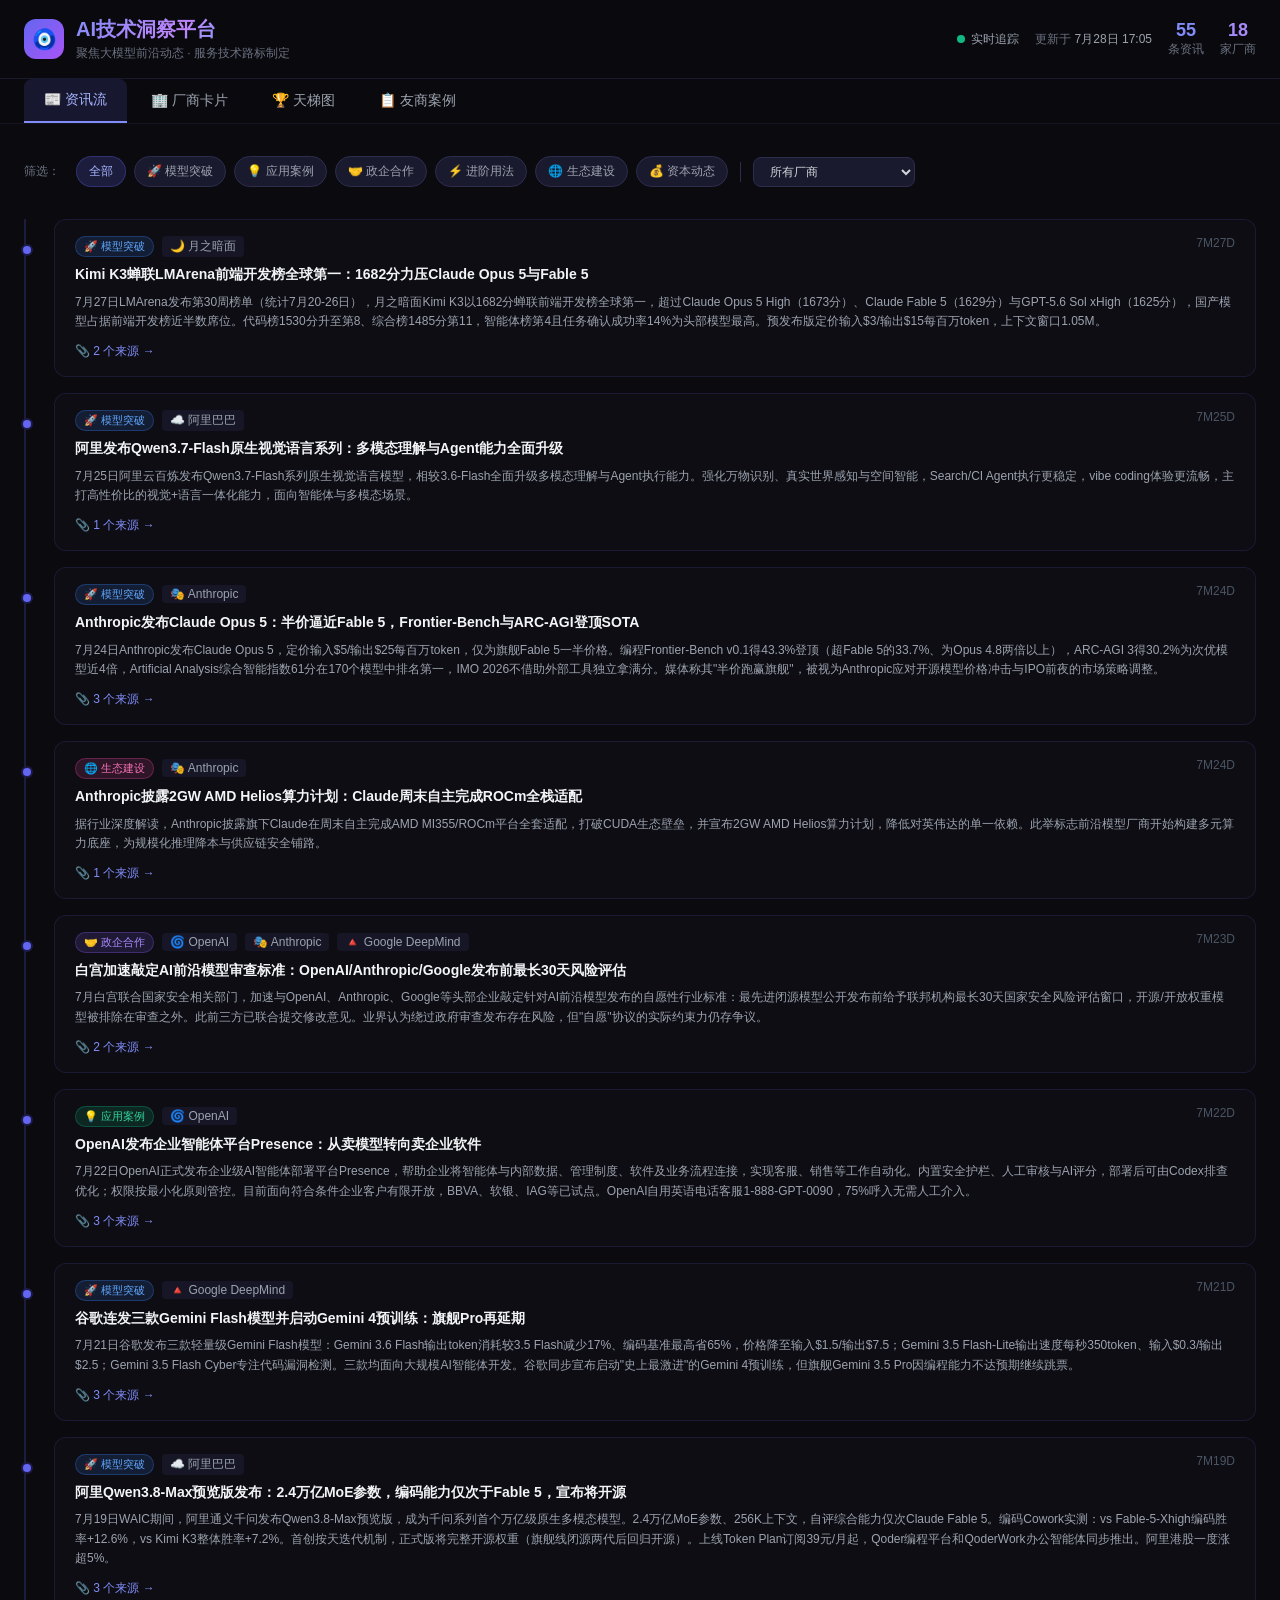
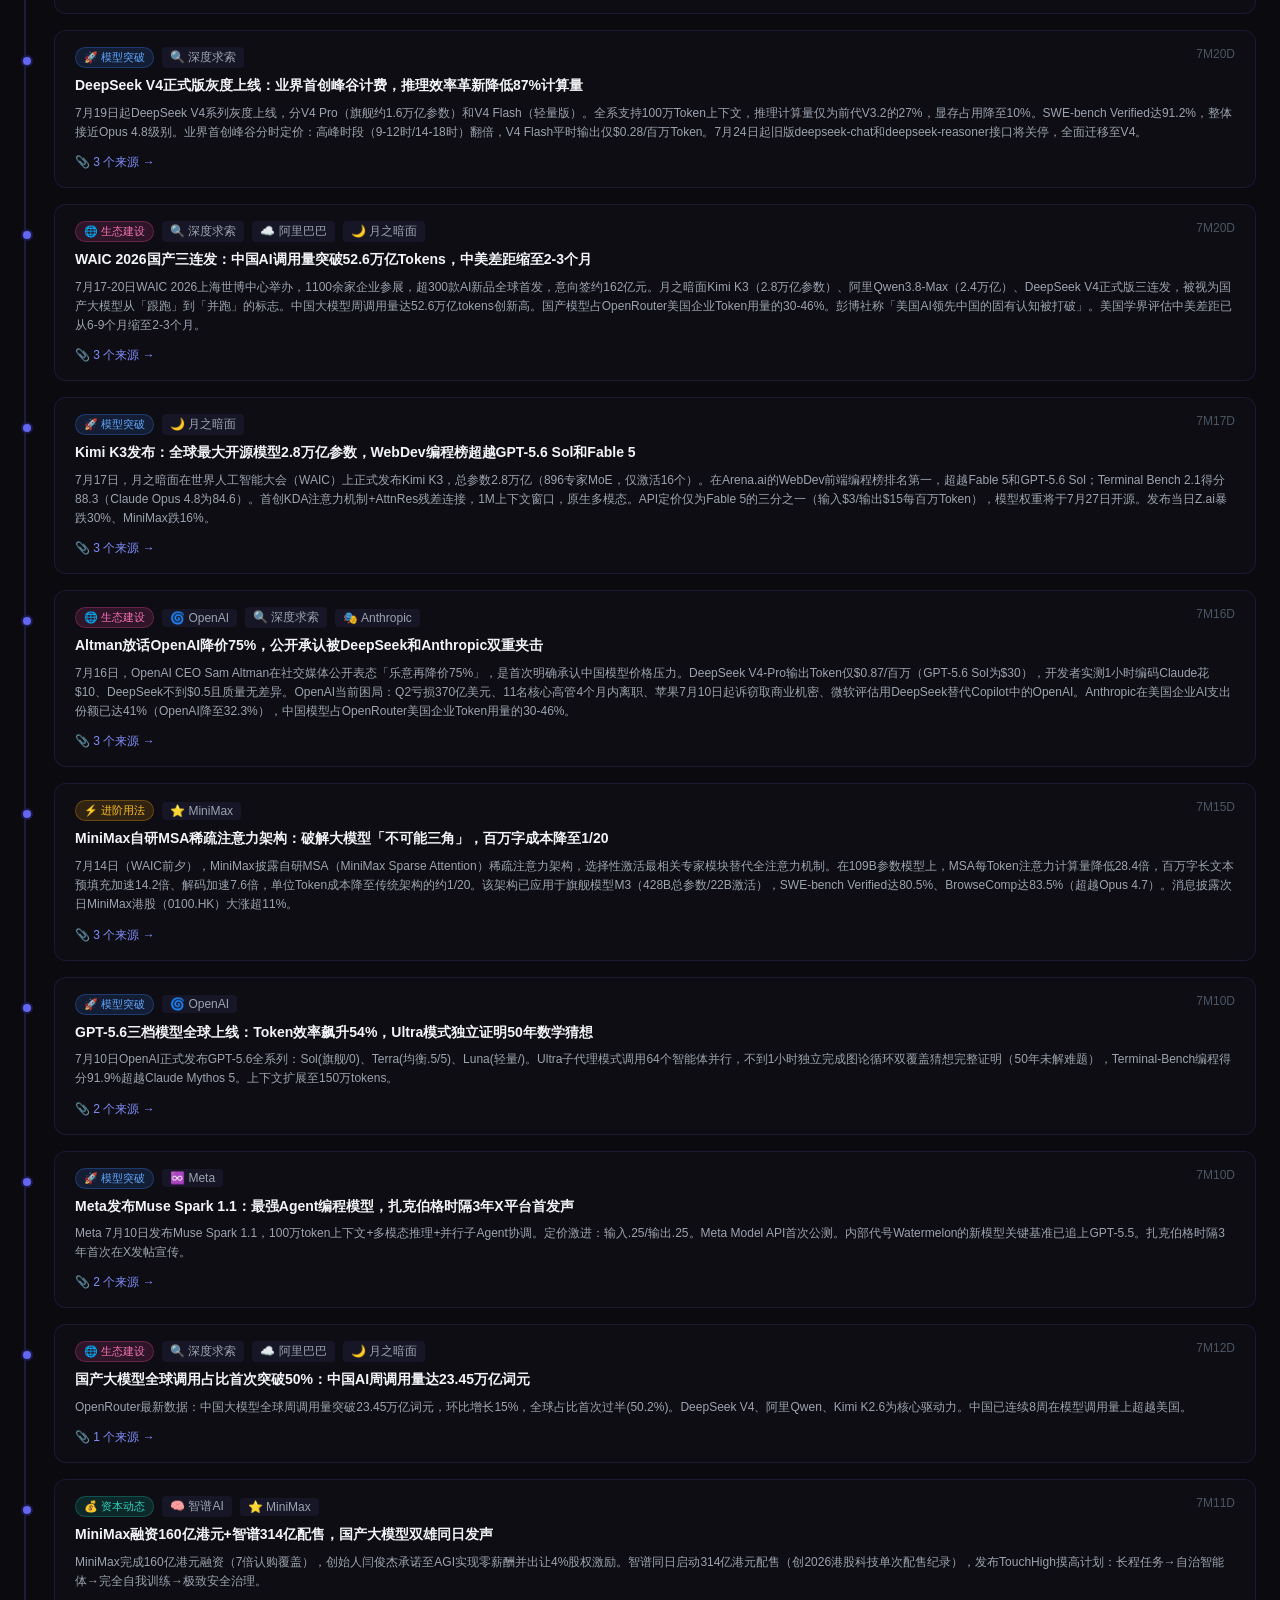
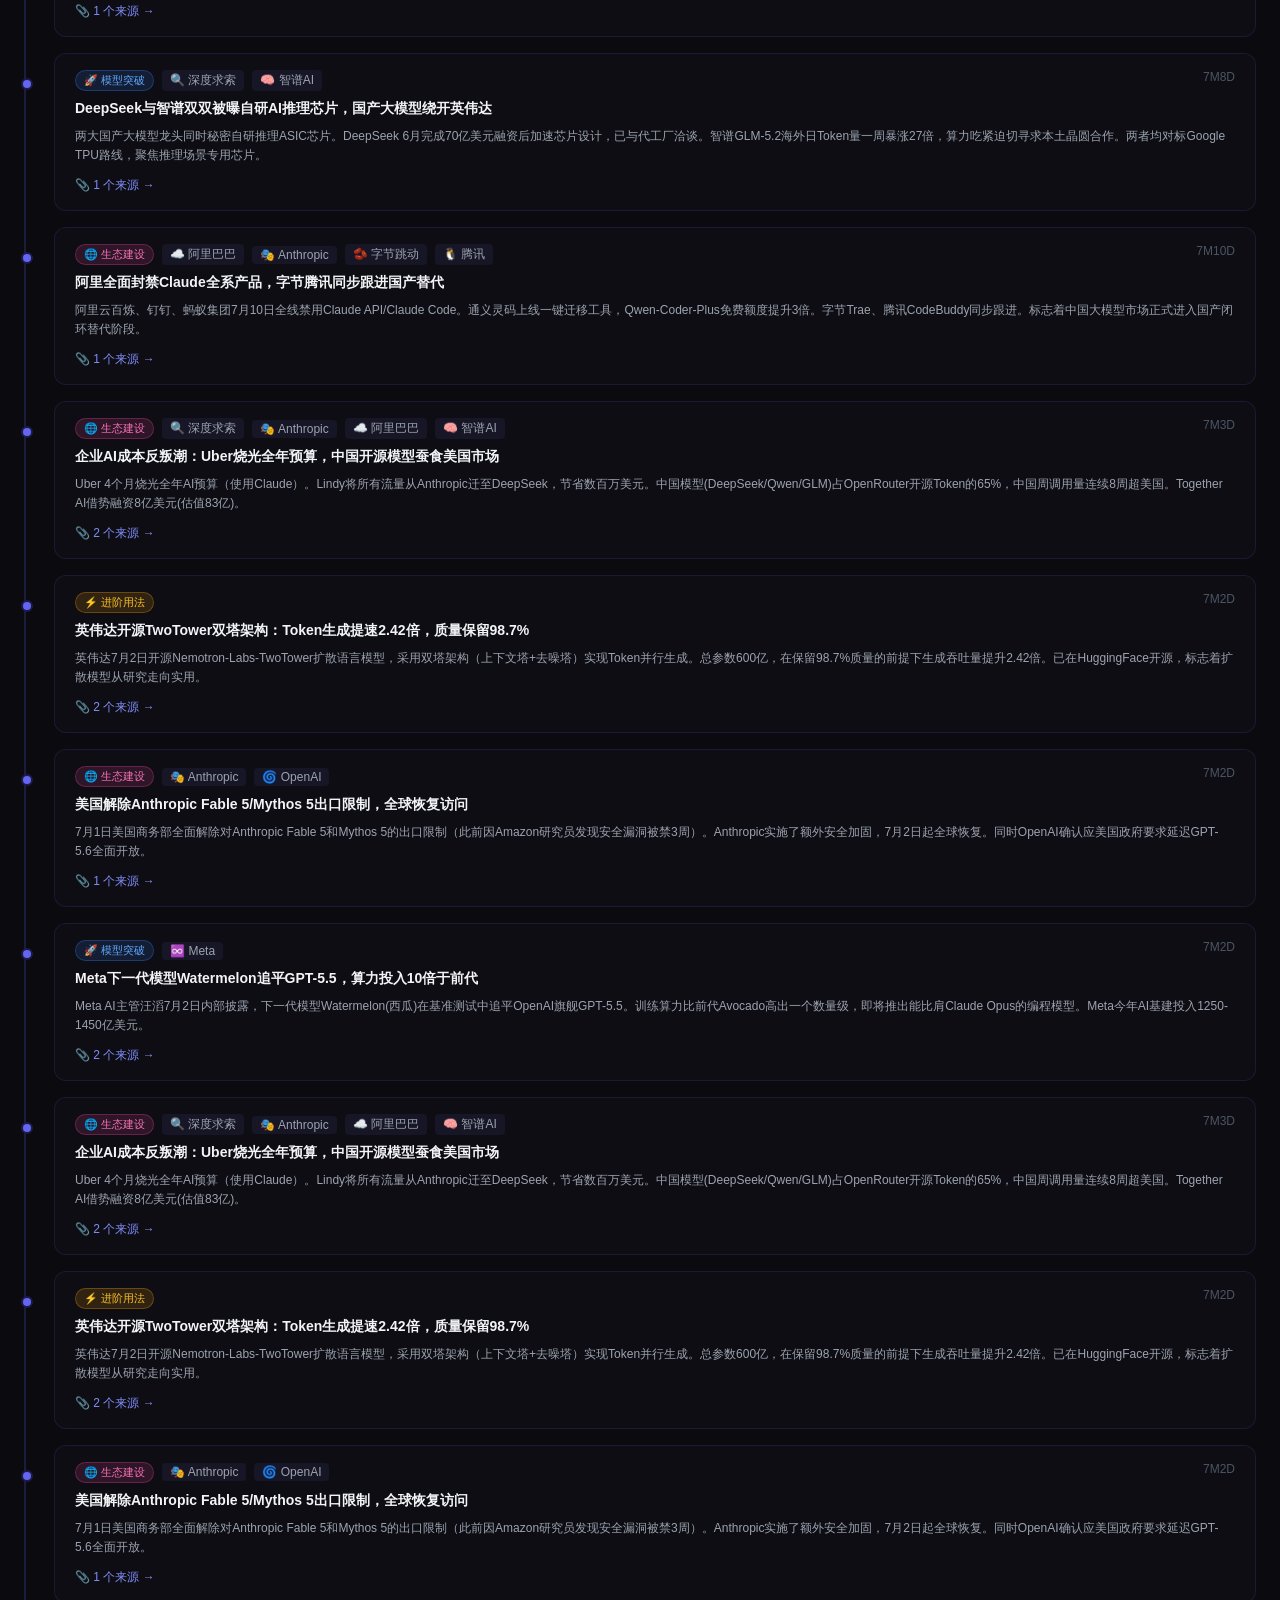
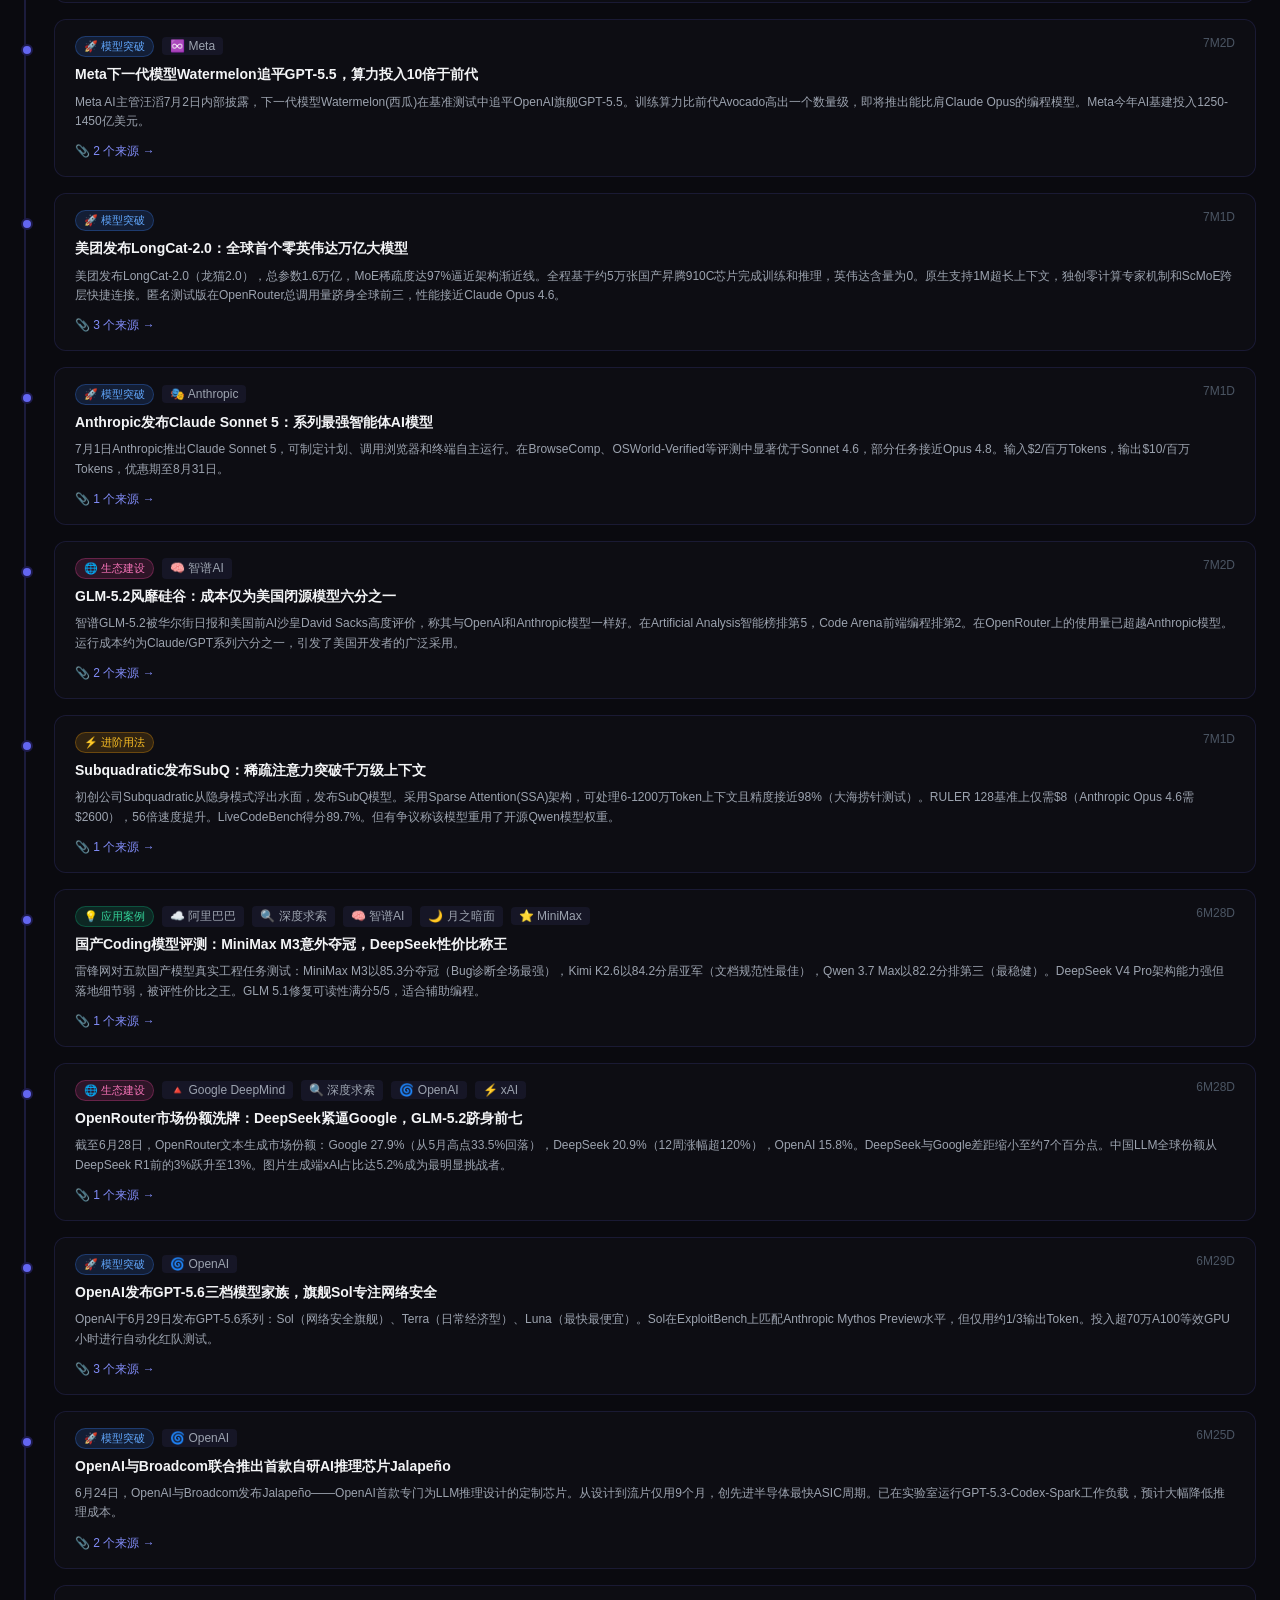
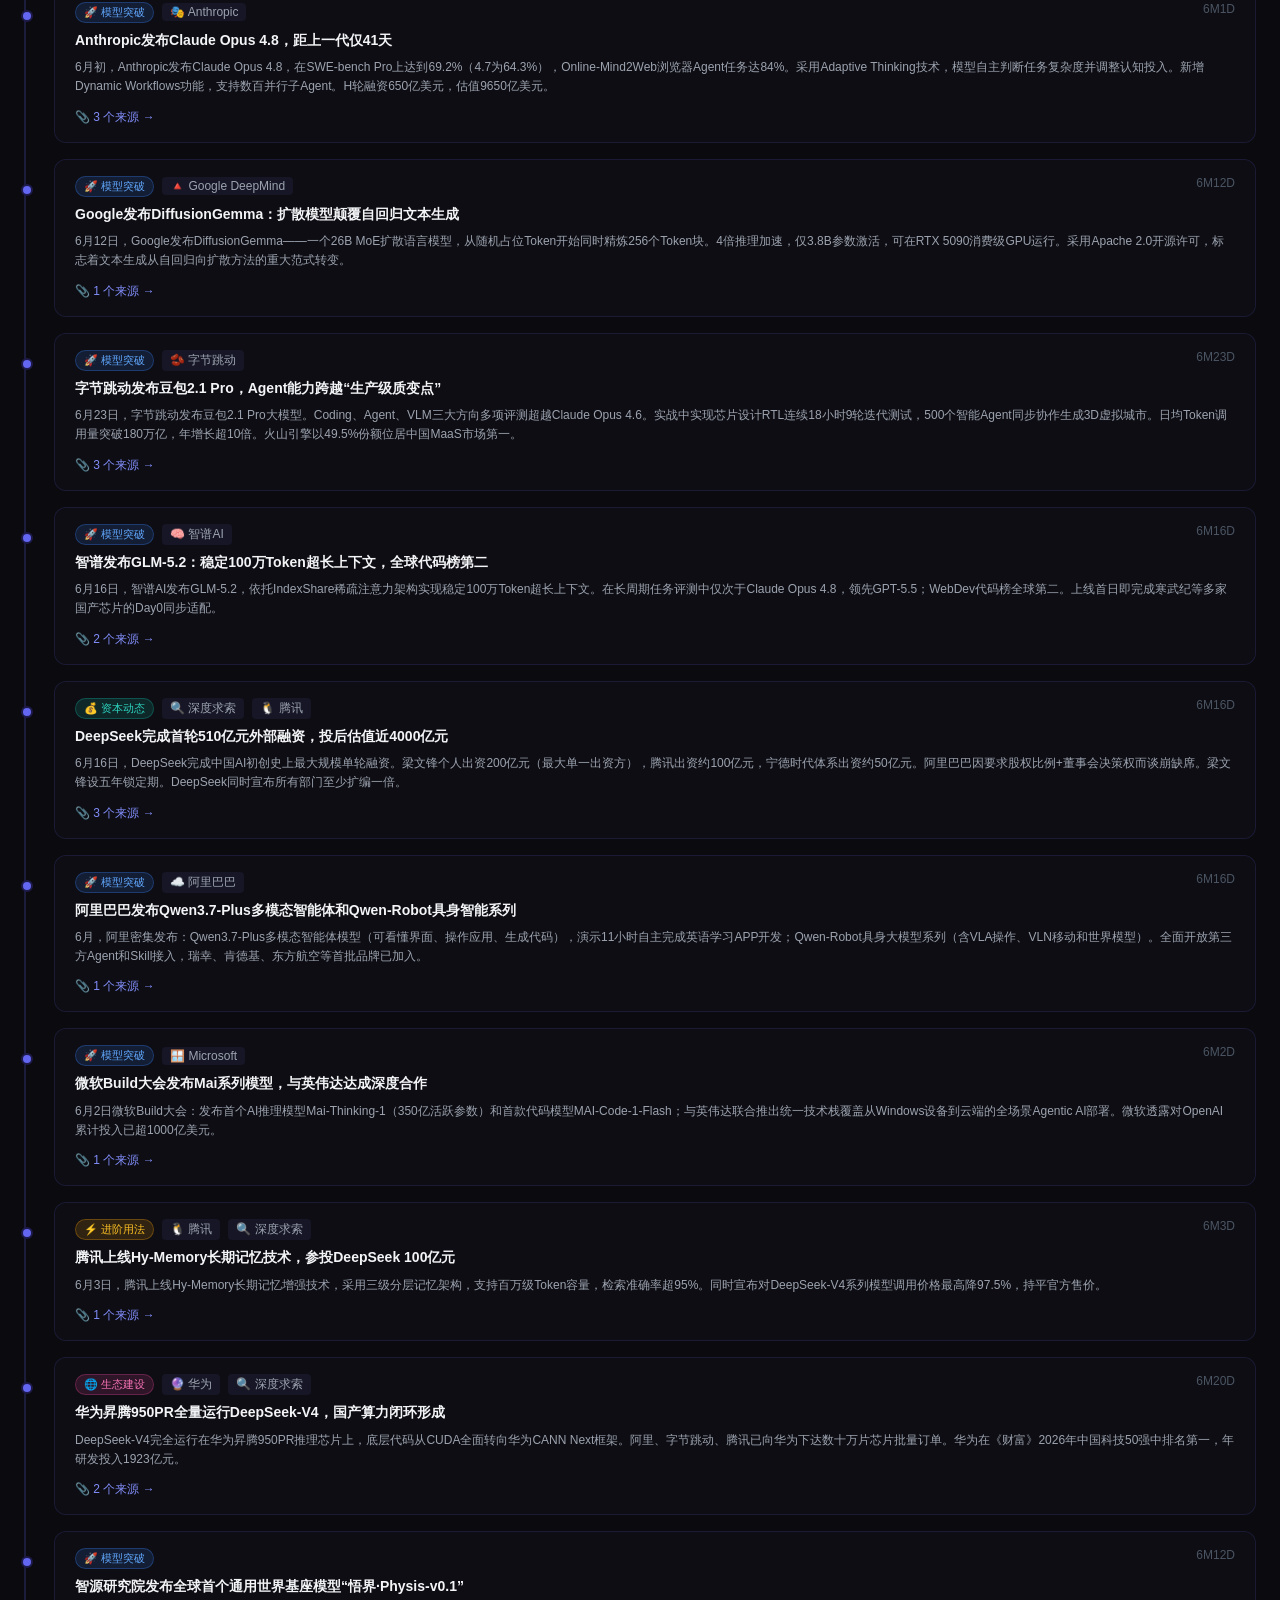
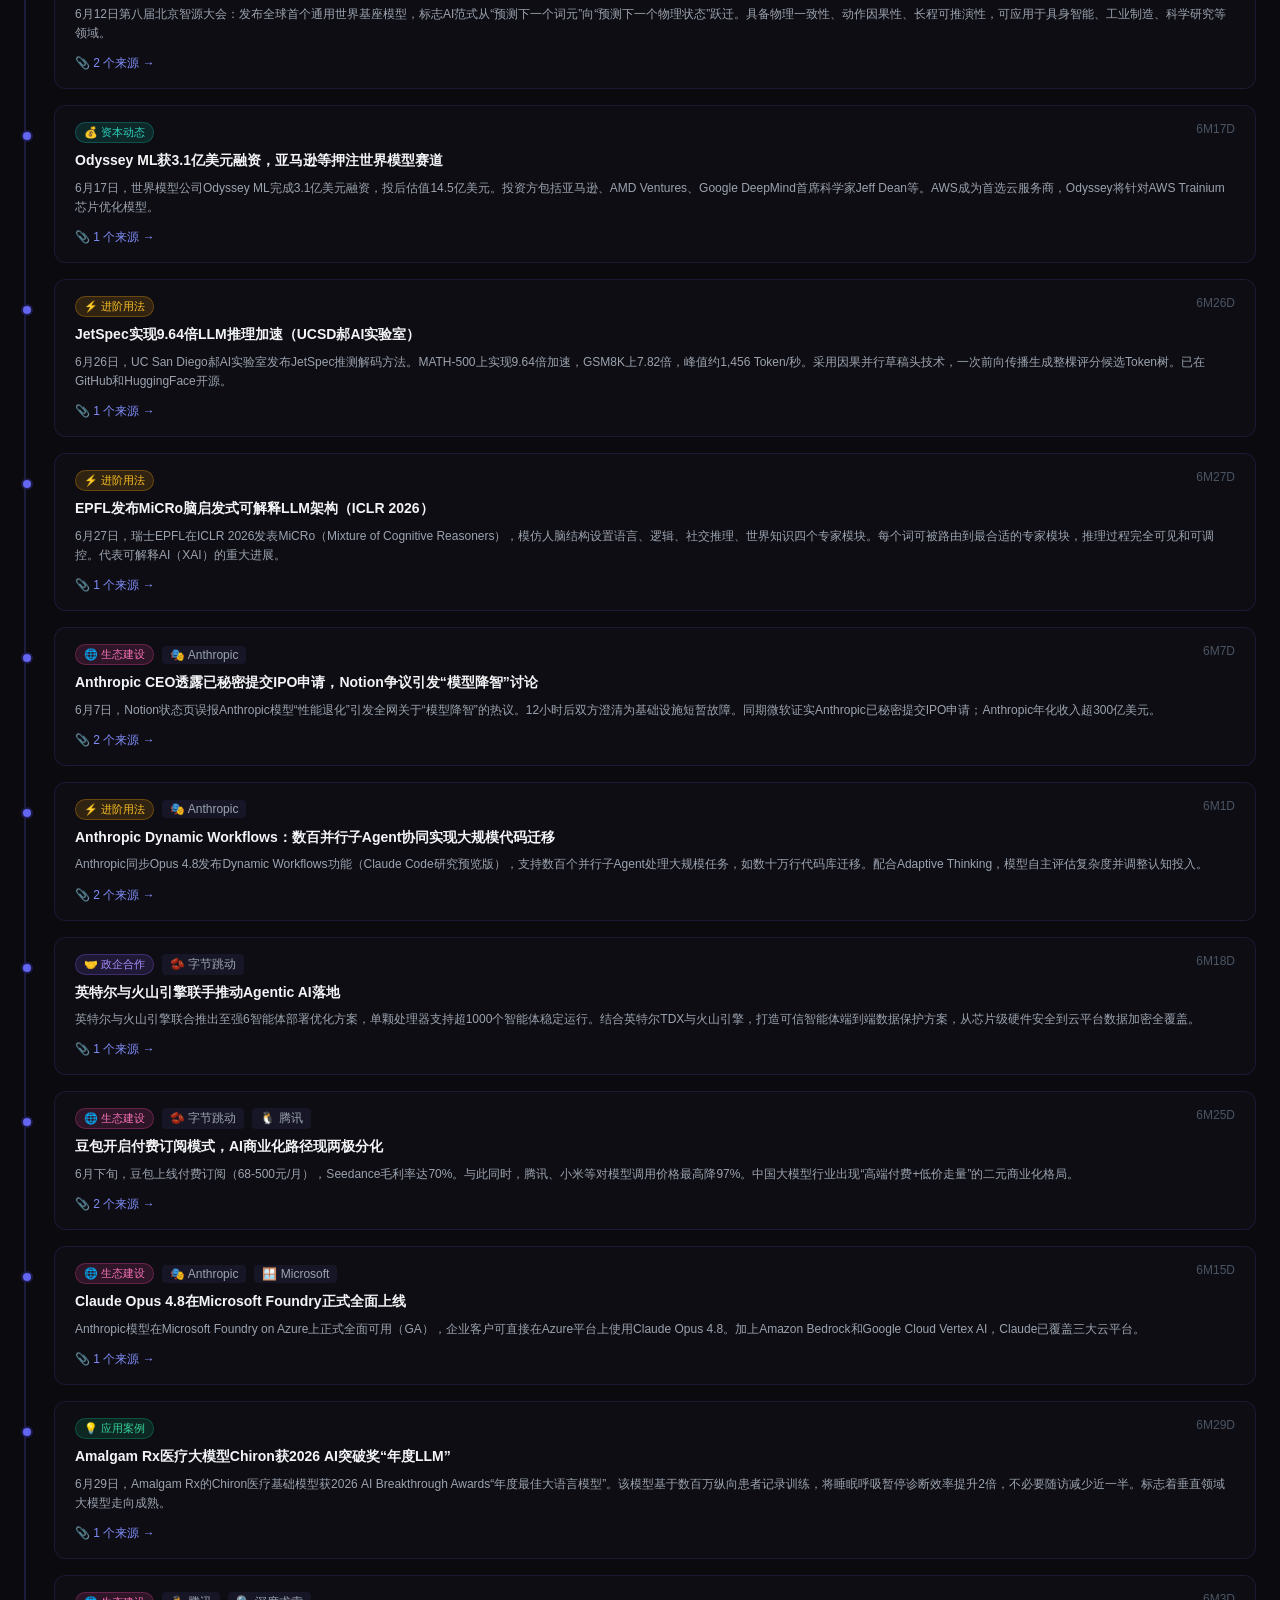
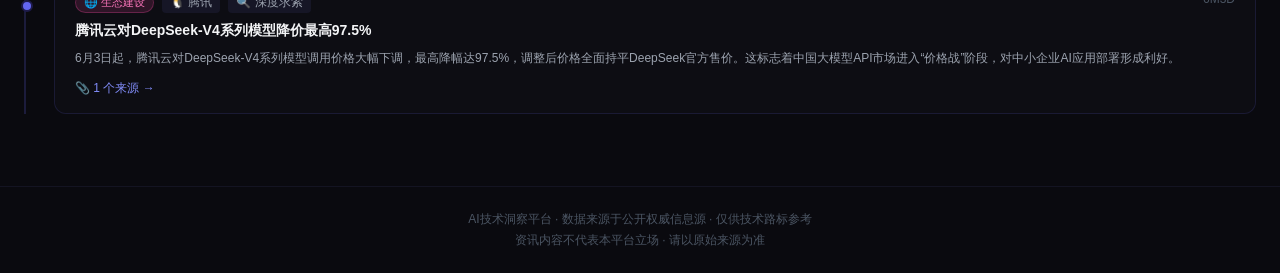
==== index.html @ 867e8f75 "更新至7月27日：新增7条资讯（Claude Opus 5/三款Gemini Flash/Kimi K3周榜/OpenAI Presence等）" ====
<!DOCTYPE html>
<html lang="zh-CN">
<head>
<meta charset="UTF-8">
<meta name="viewport" content="width=device-width, initial-scale=1.0">
<title>AI技术洞察平台</title>
<style>

*{box-sizing:border-box}body{background:#0a0a0f;color:#e2e8f0;font-family:"Segoe UI","Microsoft YaHei",sans-serif;min-height:100vh;margin:0}
::-webkit-scrollbar{width:6px}::-webkit-scrollbar-track{background:#1a1a2e}::-webkit-scrollbar-thumb{background:#3b3b5c;border-radius:3px}
.sticky-top{position:sticky;z-index:50;background:rgba(10,10,15,0.95);backdrop-filter:blur(8px)}
.header{top:0}
.nav{top:73px}
.header{border-bottom:1px solid rgba(45,45,80,0.5);padding:16px 24px}
.header-inner{max-width:1280px;margin:0 auto;display:flex;align-items:center;justify-content:space-between;flex-wrap:wrap;gap:12px}
.logo{display:flex;align-items:center;gap:12px}
.logo-icon{width:40px;height:40px;border-radius:12px;background:linear-gradient(135deg,#6366f1,#a855f7);display:flex;align-items:center;justify-content:center;font-size:20px}
.logo-text{font-size:20px;font-weight:700;margin:0;background:linear-gradient(135deg,#818cf8,#c084fc,#38bdf8);-webkit-background-clip:text;-webkit-text-fill-color:transparent}
.logo-sub{font-size:12px;color:#6b7280;margin:2px 0 0 0}
.stats{display:flex;align-items:center;gap:16px}
.stat-item{text-align:center;font-size:12px}.stat-num{font-size:18px;font-weight:700}.stat-num.blue{color:#818cf8}.stat-num.purple{color:#a78bfa}.stat-label{color:#6b7280}
.pulse{width:8px;height:8px;background:#10b981;border-radius:50%;display:inline-block;animation:pulse 2s infinite}@keyframes pulse{0%,100%{opacity:1;transform:scale(1)}50%{opacity:.5;transform:scale(1.5)}}
.nav{border-bottom:1px solid rgba(45,45,80,0.3)}.nav-inner{max-width:1280px;margin:0 auto;padding:0 24px;display:flex;gap:4px}
.tab-btn{padding:12px 20px;font-size:14px;font-weight:500;background:none;border:none;cursor:pointer;border-radius:8px 8px 0 0;color:#9ca3af;transition:all .2s}
.tab-btn.active{background:rgba(99,102,241,0.15);color:#a5b4fc;border-bottom:2px solid #818cf8}
.main{max-width:1280px;margin:0 auto;padding:24px}
.section{display:block}.section.hidden{display:none}
.filters{display:flex;flex-wrap:wrap;gap:8px;align-items:center;margin-bottom:24px}.filter-label{font-size:12px;color:#6b7280;margin-right:8px}
.filter-btn{padding:6px 12px;font-size:12px;border-radius:999px;border:1px solid #2d2d50;background:#1a1a2e;color:#9ca3af;cursor:pointer}.filter-btn.active{background:rgba(99,102,241,0.2);color:#a5b4fc;border-color:rgba(99,102,241,0.3)}
.filter-select{background:#1a1a2e;border:1px solid #2d2d50;color:#d1d5db;font-size:12px;border-radius:8px;padding:6px 12px;outline:none}
.news-list{border-left:2px solid rgba(99,102,241,0.2);padding-left:28px;display:flex;flex-direction:column;gap:16px}
.news-card{position:relative;background:rgba(18,18,26,0.4);border:1px solid rgba(99,102,241,0.15);border-radius:12px;padding:16px 20px;cursor:pointer;transition:all .2s}
.news-card:hover{border-color:rgba(99,102,241,0.4);box-shadow:0 0 20px rgba(99,102,241,0.08);transform:translateY(-2px)}
.news-card::before{content:"";position:absolute;left:-34px;top:24px;width:8px;height:8px;background:#6366f1;border-radius:50%;border:2px solid #1e1b4b}
.news-header{display:flex;flex-wrap:wrap;align-items:flex-start;justify-content:space-between;gap:8px;margin-bottom:8px}
.news-tags{display:flex;align-items:center;gap:8px;flex-wrap:wrap}
.tag{font-size:11px;padding:2px 8px;border-radius:999px;white-space:nowrap}
.tag-mb{background:rgba(59,130,246,0.15);color:#60a5fa;border:1px solid rgba(59,130,246,0.3)}
.tag-ap{background:rgba(16,185,129,0.15);color:#34d399;border:1px solid rgba(16,185,129,0.3)}
.tag-pt{background:rgba(139,92,246,0.15);color:#a78bfa;border:1px solid rgba(139,92,246,0.3)}
.tag-au{background:rgba(245,158,11,0.15);color:#fbbf24;border:1px solid rgba(245,158,11,0.3)}
.tag-ec{background:rgba(236,72,153,0.15);color:#f472b6;border:1px solid rgba(236,72,153,0.3)}
.tag-cp{background:rgba(20,184,166,0.15);color:#2dd4bf;border:1px solid rgba(20,184,166,0.3)}
.company-tag{display:inline-flex;align-items:center;gap:4px;padding:2px 8px;border-radius:4px;font-size:12px;background:rgba(26,26,46,0.7);color:#9ca3af}
.news-date{font-size:12px;color:#4b5563;white-space:nowrap}
.news-title{font-size:14px;font-weight:600;color:#f3f4f6;margin:0 0 8px 0;line-height:1.4}
.news-summary{font-size:12px;color:#9ca3af;line-height:1.6;margin:0;display:-webkit-box;-webkit-line-clamp:3;-webkit-box-orient:vertical;overflow:hidden}
.news-source-link{font-size:12px;color:#818cf8;margin-top:12px}
.empty-state{text-align:center;padding:80px 0;color:#6b7280}.empty-state.hidden{display:none}
.section-title{font-size:18px;font-weight:600;color:#e5e7eb;margin:0 0 12px 0}
.card-grid{display:grid;grid-template-columns:repeat(auto-fill,minmax(220px,1fr));gap:12px;margin-bottom:32px}
.card-grid.wide{grid-template-columns:repeat(auto-fill,minmax(250px,1fr))}
.co-card{background:rgba(18,18,26,0.4);border:1px solid rgba(99,102,241,0.15);border-radius:12px;padding:16px;transition:all .2s}
.co-card:hover{border-color:rgba(99,102,241,0.4);box-shadow:0 0 20px rgba(99,102,241,0.08);transform:translateY(-2px)}
.co-card-head{display:flex;align-items:flex-start;justify-content:space-between;margin-bottom:12px}
.co-card-logo{display:flex;align-items:center;gap:8px}.co-card-icon{font-size:24px}
.co-card-name{font-size:14px;font-weight:600;color:#f3f4f6;margin:0}.co-card-en{font-size:12px;color:#6b7280;margin:0}
.co-card-loc{font-size:12px;color:#6b7280}.co-card-hl{font-size:12px;color:#9ca3af;line-height:1.6;margin-bottom:12px;display:-webkit-box;-webkit-line-clamp:2;-webkit-box-orient:vertical;overflow:hidden}
.model-tag{display:inline-block;padding:2px 8px;border-radius:4px;font-size:12px;background:rgba(26,26,46,0.7);color:#9ca3af;margin:2px}
.strength-tag{display:inline-block;padding:2px 6px;border-radius:4px;font-size:11px;background:rgba(26,26,46,0.5);color:#6b7280;margin:2px}
.co-card-metrics{margin-top:8px;padding-top:8px;border-top:1px solid rgba(45,45,80,0.5)}
.metric-row{display:flex;justify-content:space-between;font-size:12px;margin:4px 0}.metric-label{color:#6b7280}.metric-value{color:#d1d5db;font-weight:500}
.co-card-link{display:inline-flex;align-items:center;gap:4px;margin-top:12px;font-size:12px;color:#818cf8;text-decoration:none}
.rank-btns{display:flex;flex-wrap:wrap;gap:12px;align-items:center;margin-bottom:24px}.rank-label{font-size:14px;color:#9ca3af}
.rank-btn{padding:6px 16px;font-size:12px;border-radius:999px;border:1px solid #2d2d50;background:#1a1a2e;color:#9ca3af;cursor:pointer}
.rank-btn.active{background:rgba(99,102,241,0.2);color:#a5b4fc;border-color:rgba(99,102,241,0.3)}
.panel{background:rgba(18,18,26,0.5);border:1px solid rgba(99,102,241,0.15);border-radius:16px;padding:24px;margin-bottom:16px}
.panel-head{display:flex;align-items:center;justify-content:space-between;margin-bottom:16px;position:sticky;top:156px;z-index:10;background:#0a0a0f;padding:8px 0}
.panel-title{font-size:18px;font-weight:600;color:#e5e7eb;margin:0}.panel-date{font-size:12px;color:#6b7280}
/* Pure CSS bar chart */
.bar-row{display:flex;align-items:center;gap:12px;margin-bottom:10px}
.bar-label{width:140px;text-align:right;font-size:12px;color:#e2e8f0;flex-shrink:0}
.bar-track{flex:1;height:28px;background:rgba(26,26,46,0.5);border-radius:4px;overflow:hidden;position:relative}
.bar-fill{height:100%;border-radius:4px;transition:width 0.5s ease;display:flex;align-items:center;justify-content:flex-end;padding-right:8px}
.bar-score{font-size:11px;font-weight:700;color:#fff;text-shadow:0 1px 2px rgba(0,0,0,0.5)}
.bar-fill.gold{background:linear-gradient(90deg,#b45309,#f59e0b)}
.bar-fill.silver{background:linear-gradient(90deg,#64748b,#94a3b8)}
.bar-fill.bronze{background:linear-gradient(90deg,#92400e,#d97706)}
.bar-fill.normal{background:linear-gradient(90deg,#4338ca,#6366f1)}
.method-grid{display:grid;grid-template-columns:repeat(auto-fit,minmax(150px,1fr));gap:12px;font-size:12px;color:#6b7280}
.method-item{background:rgba(26,26,46,0.5);border-radius:8px;padding:12px}.method-title{font-weight:500;margin-bottom:4px}
.modal-overlay{position:fixed;inset:0;z-index:100;display:none;align-items:center;justify-content:center;padding:16px;background:rgba(0,0,0,0.7);backdrop-filter:blur(4px)}
.modal-overlay.show{display:flex}
.modal-box{background:#12121a;border:1px solid #2d2d50;border-radius:16px;box-shadow:0 25px 50px rgba(0,0,0,0.5);width:100%;max-width:448px}
.modal-head{padding:20px;border-bottom:1px solid #252540;display:flex;align-items:center;justify-content:space-between}
.modal-title{font-size:16px;font-weight:600;color:#f3f4f6;margin:0}.modal-sub{font-size:12px;color:#6b7280;margin:2px 0 0 0}
.modal-close{color:#6b7280;background:none;border:none;font-size:24px;cursor:pointer}
.modal-list{padding:12px;display:flex;flex-direction:column;gap:8px;max-height:320px;overflow-y:auto}
.modal-link{display:flex;align-items:center;gap:12px;padding:12px;border-radius:8px;background:rgba(26,26,46,0.5);border:1px solid rgba(45,45,80,0.5);text-decoration:none;transition:all .2s}
.modal-link:hover{background:rgba(26,26,46,0.8);border-color:rgba(99,102,241,0.3)}
.modal-link-num{width:32px;height:32px;border-radius:8px;background:rgba(99,102,241,0.1);display:flex;align-items:center;justify-content:center;font-size:14px;flex-shrink:0;color:#a5b4fc}
.modal-link-info{flex:1;min-width:0}.modal-link-name{font-size:14px;color:#e5e7eb}.modal-link-url{font-size:12px;color:#6b7280;overflow:hidden;text-overflow:ellipsis;white-space:nowrap}
.modal-link-arrow{color:#6b7280;flex-shrink:0}
.modal-foot{padding:12px;border-top:1px solid #252540}.modal-close-btn{width:100%;padding:8px;font-size:14px;color:#9ca3af;background:#1a1a2e;border:none;border-radius:8px;cursor:pointer}
.footer{border-top:1px solid rgba(45,45,80,0.3);margin-top:48px;padding:24px;text-align:center;font-size:12px;color:#4b5563}
.footer p{margin:0}.footer p+p{margin-top:4px}
.hide-mobile{display:none}@media(min-width:640px){.hide-mobile{display:block}}
/* Sticky section headers */
.filters{position:sticky;top:120px;z-index:10;background:#0a0a0f;margin-bottom:16px;padding:8px 0}
.rank-btns{position:sticky;top:120px;z-index:10;background:#0a0a0f;margin-bottom:16px;padding:8px 0}
.section-title{position:sticky;top:120px;z-index:10;background:#0a0a0f;padding:8px 0;margin:0}
#section-cases>p{position:sticky;top:156px;z-index:10;background:#0a0a0f;padding-bottom:12px;margin:0}
#section-news .filters{margin-bottom:24px}
#section-ranking .rank-btns{margin-bottom:24px}

</style>
</head>
<body>
<div class="sticky-top header"><div class="header-inner">
<div class="logo"><div class="logo-icon">🧿</div><div><h1 class="logo-text">AI技术洞察平台</h1><p class="logo-sub">聚焦大模型前沿动态 · 服务技术路标制定</p></div></div>
<div class="stats">
<div style="display:flex;align-items:center;gap:6px;font-size:12px;color:#9ca3af"><span class="pulse"></span>实时追踪</div>
<div style="font-size:12px;color:#6b7280">更新于 <span id="updateTime" style="color:#9ca3af">--</span></div>
<div class="stat-item"><div class="stat-num blue" id="newsCount">0</div><div class="stat-label">条资讯</div></div>
<div class="stat-item"><div class="stat-num purple" id="companyCount">0</div><div class="stat-label">家厂商</div></div>
</div></div></div>

<div class="sticky-top nav"><div class="nav-inner">
<button class="tab-btn active" id="tab-news" onclick="switchTab('news')">📰 资讯流</button>
<button class="tab-btn" id="tab-companies" onclick="switchTab('companies')">🏢 厂商卡片</button>
<button class="tab-btn" id="tab-ranking" onclick="switchTab('ranking')">🏆 天梯图</button><button class="tab-btn" id="tab-cases" onclick="switchTab('cases')">📋 友商案例</button>
</div></div>

<div class="main">

<div class="section" id="section-news">
<div class="filters">
<span class="filter-label">筛选：</span>
<button class="filter-btn active" id="filter-all" onclick="filterNews('all')">全部</button>
<div id="catFilters" style="display:flex;flex-wrap:wrap;gap:8px"></div>
<div class="hide-mobile" style="width:1px;height:20px;background:#2d2d50;margin:0 4px"></div>
<select class="filter-select" id="companyFilter" onchange="filterNewsByCo(this.value)"><option value="all">所有厂商</option></select>
</div>
<div class="news-list" id="newsList"></div>
<div class="empty-state hidden" id="newsEmpty"><div style="font-size:40px;margin-bottom:12px">🔍</div><p>没有匹配的资讯</p></div>
</div>

<div class="section hidden" id="section-companies">
<h2 class="section-title">🇨🇳 国内厂商</h2><div class="card-grid" id="domesticCards"></div>
<h2 class="section-title" style="margin-top:32px">🌍 海外厂商</h2><div class="card-grid wide" id="internationalCards"></div>
</div>

<div class="section hidden" id="section-ranking"><div class="rank-btns"><span class="rank-label">评测源：</span><button class="rank-btn active" id="rank-arena" onclick="switchRanking('arena')">🎯 Chatbot Arena</button><button class="rank-btn" id="rank-artificial" onclick="switchRanking('artificial')">📊 Artificial Analysis</button><button class="rank-btn" id="rank-livebench" onclick="switchRanking('livebench')">🧪 LiveBench</button><button class="rank-btn" id="rank-swebench" onclick="switchRanking('swebench')">💻 SWE-bench</button></div><div class="panel"><div class="panel-head"><h3 class="panel-title" id="rankingTitle">🎯 Chatbot Arena 排名</h3><span class="panel-date" id="rankingSource">来源: lmarena.ai</span></div><div id="rankingBars" style="padding:8px 0"></div></div></div>

<div class="section hidden" id="section-cases"><h2 class="section-title">📋 友商AI应用案例</h2><p style="font-size:12px;color:#6b7280;margin:0 0 20px 0">覆盖电子消费品、汽车、物流等行业的供应链领域AI大模型落地实践</p><div class="card-grid" id="casesGrid"></div></div><div class="modal-overlay" id="sourceModal" onclick="closeModal(event)">
<div class="modal-box" onclick="event.stopPropagation()">
<div class="modal-head"><div><h3 class="modal-title">📎 信息来源</h3><p class="modal-sub" id="modalNewsTitle"></p></div>
<button class="modal-close" onclick="closeModalDirect()">&times;</button></div>
<div class="modal-list" id="modalSourceList"></div>
<div class="modal-foot"><button class="modal-close-btn" onclick="closeModalDirect()">关闭</button></div>
</div></div>

</div><div class="footer"><p>AI技术洞察平台 · 数据来源于公开权威信息源 · 仅供技术路标参考</p><p>资讯内容不代表本平台立场 · 请以原始来源为准</p></div>

<script>window.__EMBEDDED_DATA__ = {"lastUpdated":"2026-07-28T17:05:04.938Z","platform":{"name":"AI技术洞察平台","subtitle":"聚焦大模型前沿动态 · 服务技术路标制定","description":"追踪国内外主流大模型厂商的最新技术突破、应用案例与产业合作，为供应链技术规划提供决策参考"},"categories":[{"id":"model-breakthrough","name":"模型突破","icon":"🚀","color":"#3B82F6"},{"id":"application","name":"应用案例","icon":"💡","color":"#10B981"},{"id":"partnership","name":"政企合作","icon":"🤝","color":"#8B5CF6"},{"id":"advanced-usage","name":"进阶用法","icon":"⚡","color":"#F59E0B"},{"id":"ecosystem","name":"生态建设","icon":"🌐","color":"#EC4899"},{"id":"capital","name":"资本动态","icon":"💰","color":"#14B8A6"}],"companies":{"domestic":[{"id":"deepseek","name":"深度求索","nameEn":"DeepSeek","logo":"🔍","country":"中国","founded":"2023","headquarters":"杭州","website":"https://www.deepseek.com","coreModels":["DeepSeek-V4","DeepSeek-R1","DeepSeek-V3.2"],"latestHighlight":"V4正式版灰度上线：1.6万亿参数，业界首创峰谷计费，推理量仅为V3.2的27%；首轮融资510亿元落地","strengths":["开源领先","推理能力强","成本效益极高","国产芯片适配"],"keyMetrics":{"月活用户":"1.27亿","日均Token调用":"约7000亿(周峰值推算)"}},{"id":"bytedance","name":"字节跳动","nameEn":"ByteDance (豆包)","logo":"🫘","country":"中国","founded":"2012","headquarters":"北京","website":"https://www.volcengine.com","coreModels":["豆包2.1 Pro","豆包2.0","Seedance"],"latestHighlight":"豆包2.1 Pro发布，Coding/Agent/VLM多项评测超越Claude Opus 4.6；日均Token调用量突破180万亿","strengths":["市场份额第一","Agent能力强","火山引擎生态","C端用户规模庞大"],"keyMetrics":{"月活用户":"3.45亿","日均Token调用":"180万亿"}},{"id":"alibaba","name":"阿里巴巴","nameEn":"Alibaba (通义千问)","logo":"☁️","country":"中国","founded":"1999","headquarters":"杭州","website":"https://tongyi.aliyun.com","coreModels":["Qwen3.7-Plus","Qwen-Robot","Qwen2.5"],"latestHighlight":"Qwen3.8-Max预览版发布：2.4万亿参数MoE，编码仅次于Fable 5，宣布将开源；Qwen-Robot具身智能系列发布","strengths":["多模态融合","开源生态丰富","云计算底座","具身智能布局"],"keyMetrics":{"月活用户":"1.66亿","日均Token调用":"未公开"}},{"id":"tencent","name":"腾讯","nameEn":"Tencent (混元)","logo":"🐧","country":"中国","founded":"1998","headquarters":"深圳","website":"https://hunyuan.tencent.com","coreModels":["混元3.0","Hy-Memory"],"latestHighlight":"上线Hy-Memory长期记忆增强技术；参投DeepSeek 100亿元；混元3正式版即将上线","strengths":["社交生态整合","长期记忆技术","资本布局广泛","游戏+AI融合"],"keyMetrics":{"月活用户":"5735万","日均Token调用":"全球周榜前二"}},{"id":"zhipu","name":"智谱AI","nameEn":"Zhipu AI","logo":"🧠","country":"中国","founded":"2019","headquarters":"北京","website":"https://www.zhipuai.cn","coreModels":["GLM-5.2","ChatGLM"],"latestHighlight":"GLM-5.2实现稳定100万Token超长上下文；拟A股科创板募资150亿元，成首家A+H大模型企业","strengths":["超长上下文","国产芯片适配","学术背景深厚","政企合作紧密"],"keyMetrics":{"月活用户":"未公开","日均Token调用":"OpenRouter第七"}},{"id":"huawei","name":"华为","nameEn":"Huawei (盘古)","logo":"🔮","country":"中国","founded":"1987","headquarters":"深圳","website":"https://www.huaweicloud.com/product/pangu.html","coreModels":["盘古大模型","昇腾950PR"],"latestHighlight":"DeepSeek-V4完全运行在昇腾950PR上；阿里/字节/腾讯下达数十万片芯片批量订单","strengths":["国产算力底座","全栈自主可控","政企市场主导","芯片+模型协同"],"keyMetrics":{"月活用户":"未公开(端侧为主)","日均Token调用":"未公开(端侧为主)"}},{"id":"moonshot","name":"月之暗面","nameEn":"Moonshot AI (Kimi)","logo":"🌙","country":"中国","founded":"2023","headquarters":"北京","website":"https://www.moonshot.cn","coreModels":["Kimi"],"latestHighlight":"发布Kimi K3：全球最大开源模型2.8万亿参数，WebDev编程榜第一，超越GPT-5.6 Sol和Fable 5","strengths":["超长文本处理","C端产品体验","增长迅速"],"keyMetrics":{"月活用户":"超2000万","日均Token调用":"未公开"}},{"id":"baidu","name":"百度","nameEn":"Baidu (文心一言)","logo":"🐻","country":"中国","founded":"2000","headquarters":"北京","website":"https://yiyan.baidu.com","coreModels":["文心一言4.0","ERNIE系列"],"latestHighlight":"文心大模型持续迭代，搜索+AI融合加深，自动驾驶Apollo与AI协同发展","strengths":["搜索生态融合","自动驾驶协同","知识增强","全栈AI布局"],"keyMetrics":{"月活用户":"未公开","日均Token调用":"未公开"}},{"id":"minimax","name":"MiniMax","nameEn":"MiniMax","logo":"⭐","country":"中国","founded":"2021","headquarters":"上海","website":"https://www.minimaxi.com","coreModels":["MiniMax-Text-01","MiniMax-VL-01"],"latestHighlight":"自研MSA稀疏注意力架构破解「不可能三角」；旗舰模型M3的SWE-bench达80.5%、BrowseComp超Opus 4.7","strengths":["多模态生成","AI陪伴","内容创作"],"keyMetrics":{"月活用户":"未公开","日均Token调用":"未公开"}},{"id":"01ai","name":"零一万物","nameEn":"01.AI","logo":"🌱","country":"中国","founded":"2023","headquarters":"北京","website":"https://www.01.ai","coreModels":["Yi系列"],"latestHighlight":"持续深耕开源大模型，Yi系列在中文理解和推理方面表现优异","strengths":["开源贡献","中文理解","性价比"],"keyMetrics":{"月活用户":"未公开","日均Token调用":"未公开"}}],"international":[{"id":"openai","name":"OpenAI","nameEn":"OpenAI","logo":"🌀","country":"美国","founded":"2015","headquarters":"旧金山","website":"https://www.openai.com","coreModels":["GPT-5.6 Sol","GPT-5.6 Terra","GPT-5.6 Luna"],"latestHighlight":"发布GPT-5.6 Sol三档模型家族；与Broadcom联合推出首款自研AI推理芯片Jalapeño；微软累计投入超1000亿美元","strengths":["综合能力最强","生态最完善","芯片自研","安全红队领先"],"keyMetrics":{"月活用户":"9亿(周活)","日均Token调用":"1500亿+(API端)"}},{"id":"anthropic","name":"Anthropic","nameEn":"Anthropic","logo":"🎭","country":"美国","founded":"2021","headquarters":"旧金山","website":"https://www.anthropic.com","coreModels":["Claude Opus 4.8","Claude Fable 5","Claude Sonnet 4.6"],"latestHighlight":"发布Opus 4.8，距4.7仅41天；推出Dynamic Workflows功能；H轮融资650亿美元，估值9650亿美元；已秘密提交IPO","strengths":["安全性领先","编程能力顶级","长时间Agent","诚实性设计"],"keyMetrics":{"月活用户":"3300万","日均Token调用":"25亿+次API调用/月"}},{"id":"google","name":"Google DeepMind","nameEn":"Google DeepMind","logo":"🔺","country":"美国","founded":"2010/2023合并","headquarters":"山景城","website":"https://deepmind.google","coreModels":["Gemini 2.5 Pro","DiffusionGemma","Gemini 3.5 Flash"],"latestHighlight":"发布DiffusionGemma扩散语言模型，4倍推理加速；Gemini 2.5 Pro支持百万级上下文；Veo 3视频生成","strengths":["多模态最强","超长上下文","搜索生态","开源Gemma系列"],"keyMetrics":{"月活用户":"未单独披露","日均Token调用":"OpenRouter份额27.9%"}},{"id":"meta","name":"Meta","nameEn":"Meta","logo":"♾️","country":"美国","founded":"2004","headquarters":"门洛帕克","website":"https://ai.meta.com","coreModels":["Llama 4 Scout","Llama 4 Maverick","Llama 4 Behemoth"],"latestHighlight":"Llama 4系列开源，Behemoth 2万亿参数训练中；多模态+多语言12+语言支持","strengths":["开源生态最大","多语言支持","社区活跃","研究开放"],"keyMetrics":{"月活用户":"未公开(开源模型)","日均Token调用":"未公开(开源模型)"}},{"id":"microsoft","name":"Microsoft","nameEn":"Microsoft","logo":"🪟","country":"美国","founded":"1975","headquarters":"雷德蒙德","website":"https://www.microsoft.com/ai","coreModels":["Mai-Thinking-1","MAI-Code-1-Flash"],"latestHighlight":"Build大会发布Mai系列推理模型和代码模型；与英伟达推出统一Agentic AI技术栈","strengths":["企业生态","Azure云服务","多模型平台","开发工具链"],"keyMetrics":{"月活用户":"未单独披露","日均Token调用":"未单独披露"}},{"id":"xai","name":"xAI","nameEn":"xAI (Grok)","logo":"⚡","country":"美国","founded":"2023","headquarters":"旧金山","website":"https://x.ai","coreModels":["Grok 4","Grok 4 Heavy"],"latestHighlight":"Grok 4在ARC-AGI-2视觉推理领先；获美国国防部政府合同；SuperGrok订阅$300/月","strengths":["实时数据","特斯拉整合","政府合作","多智能体"],"keyMetrics":{"月活用户":"约5000万","日均Token调用":"未公开"}},{"id":"mistral","name":"Mistral AI","nameEn":"Mistral AI","logo":"🌪️","country":"法国","founded":"2023","headquarters":"巴黎","website":"https://mistral.ai","coreModels":["Mistral Large","Mistral Small","Codestral"],"latestHighlight":"欧洲AI领军者，持续深耕开源和高性能小模型；在代码生成和数学推理方面保持竞争力","strengths":["欧洲AI旗帜","高效小模型","开源友好","企业部署灵活"],"keyMetrics":{"月活用户":"未公开","日均Token调用":"未公开"}},{"id":"cohere","name":"Cohere","nameEn":"Cohere","logo":"🤖","country":"加拿大","founded":"2019","headquarters":"多伦多","website":"https://cohere.com","coreModels":["Command R+","Aya多语言系列"],"latestHighlight":"专注企业级AI解决方案，Aya多语言模型覆盖100+语言，在企业搜索和RAG领域领先","strengths":["企业级RAG","多语言覆盖","数据安全","定制化部署"],"keyMetrics":{"月活用户":"未公开","日均Token调用":"未公开"}}]},"news":[{"id":"news-049","title":"Kimi K3蝉联LMArena前端开发榜全球第一：1682分力压Claude Opus 5与Fable 5","summary":"7月27日LMArena发布第30周榜单（统计7月20-26日），月之暗面Kimi K3以1682分蝉联前端开发榜全球第一，超过Claude Opus 5 High（1673分）、Claude Fable 5（1629分）与GPT-5.6 Sol xHigh（1625分），国产模型占据前端开发榜近半数席位。代码榜1530分升至第8、综合榜1485分第11，智能体榜第4且任务确认成功率14%为头部模型最高。预发布版定价输入$3/输出$15每百万token，上下文窗口1.05M。","category":"model-breakthrough","date":"2026-07-27","companies":["moonshot"],"tags":["Kimi K3","LMArena","前端开发","开源模型"],"sources":[{"name":"IT之家","url":"https://www.ithome.com/0/982/095.htm"},{"name":"同花顺","url":"https://news.10jqka.com.cn/20260727/c678467256.shtml"}]},{"id":"news-050","title":"阿里发布Qwen3.7-Flash原生视觉语言系列：多模态理解与Agent能力全面升级","summary":"7月25日阿里云百炼发布Qwen3.7-Flash系列原生视觉语言模型，相较3.6-Flash全面升级多模态理解与Agent执行能力。强化万物识别、真实世界感知与空间智能，Search/CI Agent执行更稳定，vibe coding体验更流畅，主打高性价比的视觉+语言一体化能力，面向智能体与多模态场景。","category":"model-breakthrough","date":"2026-07-25","companies":["alibaba"],"tags":["Qwen3.7-Flash","视觉语言模型","多模态","Agent"],"sources":[{"name":"阿里云","url":"https://cn.aliyun.com/product/news/29909"}]},{"id":"news-051","title":"Anthropic发布Claude Opus 5：半价逼近Fable 5，Frontier-Bench与ARC-AGI登顶SOTA","summary":"7月24日Anthropic发布Claude Opus 5，定价输入$5/输出$25每百万token，仅为旗舰Fable 5一半价格。编程Frontier-Bench v0.1得43.3%登顶（超Fable 5的33.7%、为Opus 4.8两倍以上），ARC-AGI 3得30.2%为次优模型近4倍，Artificial Analysis综合智能指数61分在170个模型中排名第一，IMO 2026不借助外部工具独立拿满分。媒体称其\"半价跑赢旗舰\"，被视为Anthropic应对开源模型价格冲击与IPO前夜的市场策略调整。","category":"model-breakthrough","date":"2026-07-24","companies":["anthropic"],"tags":["Claude Opus 5","半价旗舰","Frontier-Bench","ARC-AGI"],"sources":[{"name":"超能网","url":"https://m.expreview.com/107243.html"},{"name":"钛媒体","url":"https://www.tmtpost.com/8078939.html"},{"name":"南方财经网","url":"https://m.sfccn.com/2026/7-26/3MMDE1MThfMjE5MDQ3MA.html"}]},{"id":"news-052","title":"Anthropic披露2GW AMD Helios算力计划：Claude周末自主完成ROCm全栈适配","summary":"据行业深度解读，Anthropic披露旗下Claude在周末自主完成AMD MI355/ROCm平台全套适配，打破CUDA生态壁垒，并宣布2GW AMD Helios算力计划，降低对英伟达的单一依赖。此举标志前沿模型厂商开始构建多元算力底座，为规模化推理降本与供应链安全铺路。","category":"ecosystem","date":"2026-07-24","companies":["anthropic"],"tags":["AMD","ROCm","Helios","多元算力"],"sources":[{"name":"行业深度解读","url":"https://gxmuzi.com/index.php/industry/896.html"}]},{"id":"news-053","title":"白宫加速敲定AI前沿模型审查标准：OpenAI/Anthropic/Google发布前最长30天风险评估","summary":"7月白宫联合国家安全相关部门，加速与OpenAI、Anthropic、Google等头部企业敲定针对AI前沿模型发布的自愿性行业标准：最先进闭源模型公开发布前给予联邦机构最长30天国家安全风险评估窗口，开源/开放权重模型被排除在审查之外。此前三方已联合提交修改意见。业界认为绕过政府审查发布存在风险，但\"自愿\"协议的实际约束力仍存争议。","category":"partnership","date":"2026-07-23","companies":["openai","anthropic","google"],"tags":["监管","国家安全","白宫","自愿标准"],"sources":[{"name":"The Verge","url":"https://www.theverge.com/ai-artificial-intelligence/975509/white-house-ai-framework-open-models-excluded"},{"name":"上海科技情报","url":"http://www.istis.sh.cn/?_t=66t"}]},{"id":"news-054","title":"OpenAI发布企业智能体平台Presence：从卖模型转向卖企业软件","summary":"7月22日OpenAI正式发布企业级AI智能体部署平台Presence，帮助企业将智能体与内部数据、管理制度、软件及业务流程连接，实现客服、销售等工作自动化。内置安全护栏、人工审核与AI评分，部署后可由Codex排查优化；权限按最小化原则管控。目前面向符合条件企业客户有限开放，BBVA、软银、IAG等已试点。OpenAI自用英语电话客服1-888-GPT-0090，75%呼入无需人工介入。","category":"application","date":"2026-07-22","companies":["openai"],"tags":["Presence","企业智能体","Agent平台","企业软件"],"sources":[{"name":"IT之家","url":"https://m.ithome.com/html/980300.htm"},{"name":"财联社","url":"https://api3.cls.cn/share/article/2435144"},{"name":"观点网","url":"https://www.guandian.hk/article/20260722/575800.html"}]},{"id":"news-055","title":"谷歌连发三款Gemini Flash模型并启动Gemini 4预训练：旗舰Pro再延期","summary":"7月21日谷歌发布三款轻量级Gemini Flash模型：Gemini 3.6 Flash输出token消耗较3.5 Flash减少17%、编码基准最高省65%，价格降至输入$1.5/输出$7.5；Gemini 3.5 Flash-Lite输出速度每秒350token、输入$0.3/输出$2.5；Gemini 3.5 Flash Cyber专注代码漏洞检测。三款均面向大规模AI智能体开发。谷歌同步宣布启动\"史上最激进\"的Gemini 4预训练，但旗舰Gemini 3.5 Pro因编程能力不达预期继续跳票。","category":"model-breakthrough","date":"2026-07-21","companies":["google"],"tags":["Gemini 3.6 Flash","Flash-Lite","Flash Cyber","Gemini 4"],"sources":[{"name":"财联社","url":"https://api3.cls.cn/share/article/2433141"},{"name":"东方财富","url":"https://finance.eastmoney.com/a/202607223816065236.html"},{"name":"ITmedia","url":"https://www.itmedia.co.jp/aiplus/article/2607/22/2000000212/"}]},{"id":"news-046","title":"阿里Qwen3.8-Max预览版发布：2.4万亿MoE参数，编码能力仅次于Fable 5，宣布将开源","summary":"7月19日WAIC期间，阿里通义千问发布Qwen3.8-Max预览版，成为千问系列首个万亿级原生多模态模型。2.4万亿MoE参数、256K上下文，自评综合能力仅次Claude Fable 5。编码Cowork实测：vs Fable-5-Xhigh编码胜率+12.6%，vs Kimi K3整体胜率+7.2%。首创按天迭代机制，正式版将完整开源权重（旗舰线闭源两代后回归开源）。上线Token Plan订阅39元/月起，Qoder编程平台和QoderWork办公智能体同步推出。阿里港股一度涨超5%。","category":"model-breakthrough","date":"2026-07-19","companies":["alibaba"],"tags":["Qwen3.8-Max","2.4万亿参数","MoE","开源","WAIC"],"sources":[{"name":"艾瑞网","url":"https://news.iresearch.cn/content/202607/561095.shtml"},{"name":"PConline","url":"http://news.pconline.com.cn/2178/21788400.html"},{"name":"IT168","url":"https://cloud.it168.com/a2026/0720/6941/000006941985.shtml"}]},{"id":"news-047","title":"DeepSeek V4正式版灰度上线：业界首创峰谷计费，推理效率革新降低87%计算量","summary":"7月19日起DeepSeek V4系列灰度上线，分V4 Pro（旗舰约1.6万亿参数）和V4 Flash（轻量版）。全系支持100万Token上下文，推理计算量仅为前代V3.2的27%，显存占用降至10%。SWE-bench Verified达91.2%，整体接近Opus 4.8级别。业界首创峰谷分时定价：高峰时段（9-12时/14-18时）翻倍，V4 Flash平时输出仅$0.28/百万Token。7月24日起旧版deepseek-chat和deepseek-reasoner接口将关停，全面迁移至V4。","category":"model-breakthrough","date":"2026-07-20","companies":["deepseek"],"tags":["DeepSeek V4","峰谷计费","推理效率","SWE-bench","成本突破"],"sources":[{"name":"36氪","url":"https://36kr.com/p/3902097586800259"},{"name":"东方财富","url":"https://finance.eastmoney.com/a/202607193811790960.html"},{"name":"21经济网","url":"https://m.21jingji.com/article/20260720/herald/a02bfa7ee0342440601ebd545f96e476.html"}]},{"id":"news-048","title":"WAIC 2026国产三连发：中国AI调用量突破52.6万亿Tokens，中美差距缩至2-3个月","summary":"7月17-20日WAIC 2026上海世博中心举办，1100余家企业参展，超300款AI新品全球首发，意向签约162亿元。月之暗面Kimi K3（2.8万亿参数）、阿里Qwen3.8-Max（2.4万亿）、DeepSeek V4正式版三连发，被视为国产大模型从「跟跑」到「并跑」的标志。中国大模型周调用量达52.6万亿tokens创新高。国产模型占OpenRouter美国企业Token用量的30-46%。彭博社称「美国AI领先中国的固有认知被打破」。美国学界评估中美差距已从6-9个月缩至2-3个月。","category":"ecosystem","date":"2026-07-20","companies":["deepseek","alibaba","moonshot"],"tags":["WAIC 2026","国产三连发","市场份额","中美差距","52.6万亿tokens"],"sources":[{"name":"CGTN","url":"https://news.cgtn.com/news/2026-07-20/Alibaba-Moonshot-launches-mark-new-phase-in-China-s-AI-race-1OWbBvdkH28/p.html"},{"name":"证券时报","url":"https://stcn.com/article/detail/4029637.html"},{"name":"东方财富","url":"https://finance.eastmoney.com/a/202607193811738150.html"}]},{"id":"news-043","title":"Kimi K3发布：全球最大开源模型2.8万亿参数，WebDev编程榜超越GPT-5.6 Sol和Fable 5","summary":"7月17日，月之暗面在世界人工智能大会（WAIC）上正式发布Kimi K3，总参数2.8万亿（896专家MoE，仅激活16个）。在Arena.ai的WebDev前端编程榜排名第一，超越Fable 5和GPT-5.6 Sol；Terminal Bench 2.1得分88.3（Claude Opus 4.8为84.6）。首创KDA注意力机制+AttnRes残差连接，1M上下文窗口，原生多模态。API定价仅为Fable 5的三分之一（输入$3/输出$15每百万Token），模型权重将于7月27日开源。发布当日Z.ai暴跌30%、MiniMax跌16%。","category":"model-breakthrough","date":"2026-07-17","companies":["moonshot"],"tags":["Kimi K3","开源","2.8万亿参数","WebDev","WAIC"],"sources":[{"name":"CNBC","url":"https://www.cnbc.com/2026/07/17/moonshot-ai-kimi-k3-model-openai-anthropic-china.html"},{"name":"品玩","url":"https://www.pingwest.com/w/315601"},{"name":"Digit.in","url":"https://www.digit.in/features/general/what-is-kimi-k3-moonshots-frontier-ai-model-that-matches-claude-opus-4-8-and-gpt-5-5.html"}]},{"id":"news-044","title":"Altman放话OpenAI降价75%，公开承认被DeepSeek和Anthropic双重夹击","summary":"7月16日，OpenAI CEO Sam Altman在社交媒体公开表态「乐意再降价75%」，是首次明确承认中国模型价格压力。DeepSeek V4-Pro输出Token仅$0.87/百万（GPT-5.6 Sol为$30），开发者实测1小时编码Claude花$10、DeepSeek不到$0.5且质量无差异。OpenAI当前困局：Q2亏损370亿美元、11名核心高管4个月内离职、苹果7月10日起诉窃取商业机密、微软评估用DeepSeek替代Copilot中的OpenAI。Anthropic在美国企业AI支出份额已达41%（OpenAI降至32.3%），中国模型占OpenRouter美国企业Token用量的30-46%。","category":"ecosystem","date":"2026-07-16","companies":["openai","deepseek","anthropic"],"tags":["价格战","OpenAI","DeepSeek","Altman","市场竞争"],"sources":[{"name":"钛媒体","url":"https://www.tmtpost.com/8069117.html"},{"name":"DoNews","url":"https://www.donews.com/news/detail/4/6635908.html"},{"name":"Forbes","url":"https://www.forbes.com/sites/janakirammsv/2026/07/13/cheaper-ai-tokens-do-not-guarantee-cheaper-enterprise-agents/"}]},{"id":"news-045","title":"MiniMax自研MSA稀疏注意力架构：破解大模型「不可能三角」，百万字成本降至1/20","summary":"7月14日（WAIC前夕），MiniMax披露自研MSA（MiniMax Sparse Attention）稀疏注意力架构，选择性激活最相关专家模块替代全注意力机制。在109B参数模型上，MSA每Token注意力计算量降低28.4倍，百万字长文本预填充加速14.2倍、解码加速7.6倍，单位Token成本降至传统架构的约1/20。该架构已应用于旗舰模型M3（428B总参数/22B激活），SWE-bench Verified达80.5%、BrowseComp达83.5%（超越Opus 4.7）。消息披露次日MiniMax港股（0100.HK）大涨超11%。","category":"advanced-usage","date":"2026-07-15","companies":["minimax"],"tags":["MiniMax","MSA","稀疏注意力","降本增效","M3"],"sources":[{"name":"人民网","url":"http://sh.people.com.cn/n2/2026/0715/c138654-41639490.html"},{"name":"澎湃新闻","url":"https://www.thepaper.cn/newsDetail_forward_33595036"},{"name":"东方财富","url":"https://fund.eastmoney.com/a/202607153806306123.html"}]},{"id":"news-037","title":"GPT-5.6三档模型全球上线：Token效率飙升54%，Ultra模式独立证明50年数学猜想","summary":"7月10日OpenAI正式发布GPT-5.6全系列：Sol(旗舰/0)、Terra(均衡.5/5)、Luna(轻量/)。Ultra子代理模式调用64个智能体并行，不到1小时独立完成图论循环双覆盖猜想完整证明（50年未解难题），Terminal-Bench编程得分91.9%超越Claude Mythos 5。上下文扩展至150万tokens。","category":"model-breakthrough","date":"2026-07-10","companies":["openai"],"tags":["GPT-5.6","数学突破","Ultra模式","Agent"],"sources":[{"name":"腾讯新闻","url":"https://news.qq.com/rain/a/20260710A0AJG900"},{"name":"东方财富","url":"https://finance.eastmoney.com/a/202607103800479289.html"}]},{"id":"news-038","title":"Meta发布Muse Spark 1.1：最强Agent编程模型，扎克伯格时隔3年X平台首发声","summary":"Meta 7月10日发布Muse Spark 1.1，100万token上下文+多模态推理+并行子Agent协调。定价激进：输入.25/输出.25。Meta Model API首次公测。内部代号Watermelon的新模型关键基准已追上GPT-5.5。扎克伯格时隔3年首次在X发帖宣传。","category":"model-breakthrough","date":"2026-07-10","companies":["meta"],"tags":["Meta","Muse Spark","Agent编程","开源API"],"sources":[{"name":"36氪","url":"https://36kr.com/p/3889198226995971"},{"name":"36氪2","url":"https://www.36kr.com/p/3889553810504194"}]},{"id":"news-039","title":"国产大模型全球调用占比首次突破50%：中国AI周调用量达23.45万亿词元","summary":"OpenRouter最新数据：中国大模型全球周调用量突破23.45万亿词元，环比增长15%，全球占比首次过半(50.2%)。DeepSeek V4、阿里Qwen、Kimi K2.6为核心驱动力。中国已连续8周在模型调用量上超越美国。","category":"ecosystem","date":"2026-07-12","companies":["deepseek","alibaba","moonshot"],"tags":["市场份额","中国AI","里程碑","全球格局"],"sources":[{"name":"新浪财经","url":"https://finance.sina.cn/2026-07-12/detail-inihpiqc7973626.d.html"}]},{"id":"news-040","title":"MiniMax融资160亿港元+智谱314亿配售，国产大模型双雄同日发声","summary":"MiniMax完成160亿港元融资（7倍认购覆盖），创始人闫俊杰承诺至AGI实现零薪酬并出让4%股权激励。智谱同日启动314亿港元配售（创2026港股科技单次配售纪录），发布TouchHigh摸高计划：长程任务→自治智能体→完全自我训练→极致安全治理。","category":"capital","date":"2026-07-11","companies":["zhipu","minimax"],"tags":["融资","IPO","MiniMax","智谱","AGI"],"sources":[{"name":"新浪财经","url":"https://finance.sina.cn/2026-07-12/detail-inihpiqc7973626.d.html"}]},{"id":"news-041","title":"DeepSeek与智谱双双被曝自研AI推理芯片，国产大模型绕开英伟达","summary":"两大国产大模型龙头同时秘密自研推理ASIC芯片。DeepSeek 6月完成70亿美元融资后加速芯片设计，已与代工厂洽谈。智谱GLM-5.2海外日Token量一周暴涨27倍，算力吃紧迫切寻求本土晶圆合作。两者均对标Google TPU路线，聚焦推理场景专用芯片。","category":"model-breakthrough","date":"2026-07-08","companies":["deepseek","zhipu"],"tags":["AI芯片","自研","DeepSeek","智谱","国产替代"],"sources":[{"name":"PConline","url":"https://www.pconline.com.cn/focus/2178/21783999.html"}]},{"id":"news-042","title":"阿里全面封禁Claude全系产品，字节腾讯同步跟进国产替代","summary":"阿里云百炼、钉钉、蚂蚁集团7月10日全线禁用Claude API/Claude Code。通义灵码上线一键迁移工具，Qwen-Coder-Plus免费额度提升3倍。字节Trae、腾讯CodeBuddy同步跟进。标志着中国大模型市场正式进入国产闭环替代阶段。","category":"ecosystem","date":"2026-07-10","companies":["alibaba","anthropic","bytedance","tencent"],"tags":["国产替代","Claude","阿里","监管"],"sources":[{"name":"新浪财经","url":"https://finance.sina.cn/2026-07-12/detail-inihpiqc7973626.d.html"}]},{"id":"news-032","title":"企业AI成本反叛潮：Uber烧光全年预算，中国开源模型蚕食美国市场","summary":"Uber 4个月烧光全年AI预算（使用Claude）。Lindy将所有流量从Anthropic迁至DeepSeek，节省数百万美元。中国模型(DeepSeek/Qwen/GLM)占OpenRouter开源Token的65%，中国周调用量连续8周超美国。Together AI借势融资8亿美元(估值83亿)。","category":"ecosystem","date":"2026-07-03","companies":["deepseek","anthropic","alibaba","zhipu"],"tags":["成本优化","开源替代","市场格局"],"sources":[{"name":"纽约时报","url":"https://www.nytimes.com/2026/07/01/business/dealbook/together-ai-funding.html"},{"name":"一覧Top","url":"https://www.yilantop.com/article/26820"}]},{"id":"news-031","title":"英伟达开源TwoTower双塔架构：Token生成提速2.42倍，质量保留98.7%","summary":"英伟达7月2日开源Nemotron-Labs-TwoTower扩散语言模型，采用双塔架构（上下文塔+去噪塔）实现Token并行生成。总参数600亿，在保留98.7%质量的前提下生成吞吐量提升2.42倍。已在HuggingFace开源，标志着扩散模型从研究走向实用。","category":"advanced-usage","date":"2026-07-02","companies":[],"tags":["英伟达","扩散模型","推理加速","开源"],"sources":[{"name":"IT之家","url":"https://www.ithome.com/0/972/162.htm"},{"name":"品玩","url":"https://www.pingwest.com/w/315261"}]},{"id":"news-030","title":"美国解除Anthropic Fable 5/Mythos 5出口限制，全球恢复访问","summary":"7月1日美国商务部全面解除对Anthropic Fable 5和Mythos 5的出口限制（此前因Amazon研究员发现安全漏洞被禁3周）。Anthropic实施了额外安全加固，7月2日起全球恢复。同时OpenAI确认应美国政府要求延迟GPT-5.6全面开放。","category":"ecosystem","date":"2026-07-02","companies":["anthropic","openai"],"tags":["出口管制","Fable 5","Mythos 5","GPT-5.6"],"sources":[{"name":"Vietnam.vn","url":"https://www.vietnam.vn/en/my-bat-den-xanh-tro-lai-cho-hai-mo-hinh-ai-tien-tien-nhat-hien-nay-cuoc-dua-quan-ly-lai-nong-len"}]},{"id":"news-029","title":"Meta下一代模型Watermelon追平GPT-5.5，算力投入10倍于前代","summary":"Meta AI主管汪滔7月2日内部披露，下一代模型Watermelon(西瓜)在基准测试中追平OpenAI旗舰GPT-5.5。训练算力比前代Avocado高出一个数量级，即将推出能比肩Claude Opus的编程模型。Meta今年AI基建投入1250-1450亿美元。","category":"model-breakthrough","date":"2026-07-02","companies":["meta"],"tags":["Meta","Watermelon","GPT-5.5","开源"],"sources":[{"name":"IT之家","url":"https://www.ithome.com/0/972/120.htm"},{"name":"ComputerWorld","url":"https://www.computerworld.com/article/4192733/metas-ai-chief-says-new-muse-spark-update-will-sharpen-coding-agentic-ai-2.html"}]},{"id":"news-032","title":"企业AI成本反叛潮：Uber烧光全年预算，中国开源模型蚕食美国市场","summary":"Uber 4个月烧光全年AI预算（使用Claude）。Lindy将所有流量从Anthropic迁至DeepSeek，节省数百万美元。中国模型(DeepSeek/Qwen/GLM)占OpenRouter开源Token的65%，中国周调用量连续8周超美国。Together AI借势融资8亿美元(估值83亿)。","category":"ecosystem","date":"2026-07-03","companies":["deepseek","anthropic","alibaba","zhipu"],"tags":["成本优化","开源替代","市场格局"],"sources":[{"name":"纽约时报","url":"https://www.nytimes.com/2026/07/01/business/dealbook/together-ai-funding.html"},{"name":"一覧Top","url":"https://www.yilantop.com/article/26820"}]},{"id":"news-031","title":"英伟达开源TwoTower双塔架构：Token生成提速2.42倍，质量保留98.7%","summary":"英伟达7月2日开源Nemotron-Labs-TwoTower扩散语言模型，采用双塔架构（上下文塔+去噪塔）实现Token并行生成。总参数600亿，在保留98.7%质量的前提下生成吞吐量提升2.42倍。已在HuggingFace开源，标志着扩散模型从研究走向实用。","category":"advanced-usage","date":"2026-07-02","companies":[],"tags":["英伟达","扩散模型","推理加速","开源"],"sources":[{"name":"IT之家","url":"https://www.ithome.com/0/972/162.htm"},{"name":"品玩","url":"https://www.pingwest.com/w/315261"}]},{"id":"news-030","title":"美国解除Anthropic Fable 5/Mythos 5出口限制，全球恢复访问","summary":"7月1日美国商务部全面解除对Anthropic Fable 5和Mythos 5的出口限制（此前因Amazon研究员发现安全漏洞被禁3周）。Anthropic实施了额外安全加固，7月2日起全球恢复。同时OpenAI确认应美国政府要求延迟GPT-5.6全面开放。","category":"ecosystem","date":"2026-07-02","companies":["anthropic","openai"],"tags":["出口管制","Fable 5","Mythos 5","GPT-5.6"],"sources":[{"name":"Vietnam.vn","url":"https://www.vietnam.vn/en/my-bat-den-xanh-tro-lai-cho-hai-mo-hinh-ai-tien-tien-nhat-hien-nay-cuoc-dua-quan-ly-lai-nong-len"}]},{"id":"news-029","title":"Meta下一代模型Watermelon追平GPT-5.5，算力投入10倍于前代","summary":"Meta AI主管汪滔7月2日内部披露，下一代模型Watermelon(西瓜)在基准测试中追平OpenAI旗舰GPT-5.5。训练算力比前代Avocado高出一个数量级，即将推出能比肩Claude Opus的编程模型。Meta今年AI基建投入1250-1450亿美元。","category":"model-breakthrough","date":"2026-07-02","companies":["meta"],"tags":["Meta","Watermelon","GPT-5.5","开源"],"sources":[{"name":"IT之家","url":"https://www.ithome.com/0/972/120.htm"},{"name":"ComputerWorld","url":"https://www.computerworld.com/article/4192733/metas-ai-chief-says-new-muse-spark-update-will-sharpen-coding-agentic-ai-2.html"}]},{"id":"news-023","title":"美团发布LongCat-2.0：全球首个零英伟达万亿大模型","summary":"美团发布LongCat-2.0（龙猫2.0），总参数1.6万亿，MoE稀疏度达97%逼近架构渐近线。全程基于约5万张国产昇腾910C芯片完成训练和推理，英伟达含量为0。原生支持1M超长上下文，独创零计算专家机制和ScMoE跨层快捷连接。匿名测试版在OpenRouter总调用量跻身全球前三，性能接近Claude Opus 4.6。","category":"model-breakthrough","date":"2026-07-01","companies":[],"tags":["万亿模型","国产算力","MoE","美团"],"sources":[{"name":"36氪","url":"https://36kr.com/p/3878407689089282"},{"name":"量子位","url":"https://www.qbitai.com/2026/07/442047.html"},{"name":"东方财富","url":"https://finance.eastmoney.com/a/202607023792175920.html"}]},{"id":"news-024","title":"Anthropic发布Claude Sonnet 5：系列最强智能体AI模型","summary":"7月1日Anthropic推出Claude Sonnet 5，可制定计划、调用浏览器和终端自主运行。在BrowseComp、OSWorld-Verified等评测中显著优于Sonnet 4.6，部分任务接近Opus 4.8。输入$2/百万Tokens，输出$10/百万Tokens，优惠期至8月31日。","category":"model-breakthrough","date":"2026-07-01","companies":["anthropic"],"tags":["Claude","Agent","智能体","Sonnet 5"],"sources":[{"name":"IT之家","url":"https://www.ithome.com/0/970/809.htm"}]},{"id":"news-025","title":"GLM-5.2风靡硅谷：成本仅为美国闭源模型六分之一","summary":"智谱GLM-5.2被华尔街日报和美国前AI沙皇David Sacks高度评价，称其与OpenAI和Anthropic模型一样好。在Artificial Analysis智能榜排第5，Code Arena前端编程排第2。在OpenRouter上的使用量已超越Anthropic模型。运行成本约为Claude/GPT系列六分之一，引发了美国开发者的广泛采用。","category":"ecosystem","date":"2026-07-02","companies":["zhipu"],"tags":["GLM-5.2","开源","成本优势","全球采用"],"sources":[{"name":"Yahoo News","url":"https://malaysia.news.yahoo.com/analysis-inexpensive-chinese-ai-model-071720746.html"},{"name":"Pakistan Today","url":"https://www.pakistantoday.com.pk/2026/07/02/chinese-ai-model-glm-52-gains-attention-as-lower-cost-rival-to-us-systems"}]},{"id":"news-026","title":"Subquadratic发布SubQ：稀疏注意力突破千万级上下文","summary":"初创公司Subquadratic从隐身模式浮出水面，发布SubQ模型。采用Sparse Attention(SSA)架构，可处理6-1200万Token上下文且精度接近98%（大海捞针测试）。RULER 128基准上仅需$8（Anthropic Opus 4.6需$2600），56倍速度提升。LiveCodeBench得分89.7%。但有争议称该模型重用了开源Qwen模型权重。","category":"advanced-usage","date":"2026-07-01","companies":[],"tags":["稀疏注意力","上下文长度","推理成本"],"sources":[{"name":"163.com","url":"https://www.163.com/dy/article/L0R54417051481US.html"}]},{"id":"news-027","title":"国产Coding模型评测：MiniMax M3意外夺冠，DeepSeek性价比称王","summary":"雷锋网对五款国产模型真实工程任务测试：MiniMax M3以85.3分夺冠（Bug诊断全场最强），Kimi K2.6以84.2分居亚军（文档规范性最佳），Qwen 3.7 Max以82.2分排第三（最稳健）。DeepSeek V4 Pro架构能力强但落地细节弱，被评性价比之王。GLM 5.1修复可读性满分5/5，适合辅助编程。","category":"application","date":"2026-06-28","companies":["alibaba","deepseek","zhipu","moonshot","minimax"],"tags":["代码评测","国产模型","工程能力"],"sources":[{"name":"雷锋网","url":"https://www.leiphone.com/category/industrynews/ft5tFfCB8Zh0ZFo8.html"}]},{"id":"news-028","title":"OpenRouter市场份额洗牌：DeepSeek紧逼Google，GLM-5.2跻身前七","summary":"截至6月28日，OpenRouter文本生成市场份额：Google 27.9%（从5月高点33.5%回落），DeepSeek 20.9%（12周涨幅超120%），OpenAI 15.8%。DeepSeek与Google差距缩小至约7个百分点。中国LLM全球份额从DeepSeek R1前的3%跃升至13%。图片生成端xAI占比达5.2%成为最明显挑战者。","category":"ecosystem","date":"2026-06-28","companies":["google","deepseek","openai","xai"],"tags":["市场份额","OpenRouter","格局变化"],"sources":[{"name":"一览Top","url":"https://www.yilantop.com/article/26820"}]},{"id":"news-001","title":"OpenAI发布GPT-5.6三档模型家族，旗舰Sol专注网络安全","summary":"OpenAI于6月29日发布GPT-5.6系列：Sol（网络安全旗舰）、Terra（日常经济型）、Luna（最快最便宜）。Sol在ExploitBench上匹配Anthropic Mythos Preview水平，但仅用约1/3输出Token。投入超70万A100等效GPU小时进行自动化红队测试。","category":"model-breakthrough","date":"2026-06-29","companies":["openai"],"tags":["GPT-5.6","网络安全","模型发布"],"sources":[{"name":"SecurityWeek","url":"https://www.securityweek.com/openai-unveils-gpt-5-6-sol-as-its-most-advanced-cybersecurity-ai/"},{"name":"Digital Watch Observatory","url":"https://dig.watch/updates/openai-gpt-5-6-sol-preview"},{"name":"DigitalToday (韩)","url":"https://www.digitaltoday.co.kr/en/view/76305/openai-limited-release-of-three-gpt-56-models-top-model-focused-on-cybersecurity"}]},{"id":"news-002","title":"OpenAI与Broadcom联合推出首款自研AI推理芯片Jalapeño","summary":"6月24日，OpenAI与Broadcom发布Jalapeño——OpenAI首款专门为LLM推理设计的定制芯片。从设计到流片仅用9个月，创先进半导体最快ASIC周期。已在实验室运行GPT-5.3-Codex-Spark工作负载，预计大幅降低推理成本。","category":"model-breakthrough","date":"2026-06-25","companies":["openai"],"tags":["AI芯片","Broadcom","推理加速","自研硬件"],"sources":[{"name":"IT Brief India","url":"https://itbrief.in/story/openai-broadcom-unveil-jalapeno-ai-inference-chip"},{"name":"Anadolu Agency","url":"https://www.aa.com.tr/en/americas/openai-launches-first-in-house-ai-chip-in-partnership-with-broadcom/3976867"}]},{"id":"news-003","title":"Anthropic发布Claude Opus 4.8，距上一代仅41天","summary":"6月初，Anthropic发布Claude Opus 4.8，在SWE-bench Pro上达到69.2%（4.7为64.3%），Online-Mind2Web浏览器Agent任务达84%。采用Adaptive Thinking技术，模型自主判断任务复杂度并调整认知投入。新增Dynamic Workflows功能，支持数百并行子Agent。H轮融资650亿美元，估值9650亿美元。","category":"model-breakthrough","date":"2026-06-01","companies":["anthropic"],"tags":["Claude Opus","SWE-bench","Agent","Dynamic Workflows"],"sources":[{"name":"Dig Watch","url":"https://dig.watch/updates/anthropic-launches-claude-opus-4-8"},{"name":"Anthropic Blog","url":"https://www.anthropic.com/webinars/building-agents-on-claude-opus-4-8-live-demos-with-letta-and-browserbase"},{"name":"Appwrite Arena","url":"https://appwrite.io/blog/post/arena-june-2026-update"}]},{"id":"news-004","title":"Google发布DiffusionGemma：扩散模型颠覆自回归文本生成","summary":"6月12日，Google发布DiffusionGemma——一个26B MoE扩散语言模型，从随机占位Token开始同时精炼256个Token块。4倍推理加速，仅3.8B参数激活，可在RTX 5090消费级GPU运行。采用Apache 2.0开源许可，标志着文本生成从自回归向扩散方法的重大范式转变。","category":"model-breakthrough","date":"2026-06-12","companies":["google"],"tags":["扩散模型","Gemma","开源","推理加速"],"sources":[{"name":"InfoWorld","url":"https://www.infoworld.com/article/4184668/google-unveils-diffusiongemma-an-ai-model-that-breaks-free-of-left-to-right-processing.html"}]},{"id":"news-005","title":"字节跳动发布豆包2.1 Pro，Agent能力跨越“生产级质变点”","summary":"6月23日，字节跳动发布豆包2.1 Pro大模型。Coding、Agent、VLM三大方向多项评测超越Claude Opus 4.6。实战中实现芯片设计RTL连续18小时9轮迭代测试，500个智能Agent同步协作生成3D虚拟城市。日均Token调用量突破180万亿，年增长超10倍。火山引擎以49.5%份额位居中国MaaS市场第一。","category":"model-breakthrough","date":"2026-06-23","companies":["bytedance"],"tags":["豆包","Agent","火山引擎","MaaS"],"sources":[{"name":"新华网","url":"http://www3.xinhuanet.com/tech/20260623/acd6f2f27fc34459a7d1684c03278431/c.html"},{"name":"中证网","url":"https://www.cnstock.com/commonDetail/732838"},{"name":"ZOL","url":"https://ai.zol.com.cn/1204/12041523.html"}]},{"id":"news-006","title":"智谱发布GLM-5.2：稳定100万Token超长上下文，全球代码榜第二","summary":"6月16日，智谱AI发布GLM-5.2，依托IndexShare稀疏注意力架构实现稳定100万Token超长上下文。在长周期任务评测中仅次于Claude Opus 4.8，领先GPT-5.5；WebDev代码榜全球第二。上线首日即完成寒武纪等多家国产芯片的Day0同步适配。","category":"model-breakthrough","date":"2026-06-16","companies":["zhipu"],"tags":["GLM","超长上下文","国产芯片","代码生成"],"sources":[{"name":"智谱官方","url":"https://www.zhipuai.cn"},{"name":"AI大模型周报","url":"http://www.iheima.com/article-398475.html"}]},{"id":"news-007","title":"DeepSeek完成首轮510亿元外部融资，投后估值近4000亿元","summary":"6月16日，DeepSeek完成中国AI初创史上最大规模单轮融资。梁文锋个人出资200亿元（最大单一出资方），腾讯出资约100亿元，宁德时代体系出资约50亿元。阿里巴巴因要求股权比例+董事会决策权而谈崩缺席。梁文锋设五年锁定期。DeepSeek同时宣布所有部门至少扩编一倍。","category":"capital","date":"2026-06-16","companies":["deepseek","tencent"],"tags":["融资","DeepSeek","腾讯","估值"],"sources":[{"name":"金融界","url":"https://finance.jrj.com.cn/2026/06/16201357493219.shtml"},{"name":"PConline","url":"https://g.pconline.com.cn/x/2175/21758103.html"},{"name":"钛媒体","url":"https://www.tmtpost.com/8035376.html"}]},{"id":"news-008","title":"阿里巴巴发布Qwen3.7-Plus多模态智能体和Qwen-Robot具身智能系列","summary":"6月，阿里密集发布：Qwen3.7-Plus多模态智能体模型（可看懂界面、操作应用、生成代码），演示11小时自主完成英语学习APP开发；Qwen-Robot具身大模型系列（含VLA操作、VLN移动和世界模型）。全面开放第三方Agent和Skill接入，瑞幸、肯德基、东方航空等首批品牌已加入。","category":"model-breakthrough","date":"2026-06-16","companies":["alibaba"],"tags":["Qwen","智能体","具身智能","多模态"],"sources":[{"name":"i黑马","url":"http://www.iheima.com/article-398475.html"}]},{"id":"news-009","title":"微软Build大会发布Mai系列模型，与英伟达达成深度合作","summary":"6月2日微软Build大会：发布首个AI推理模型Mai-Thinking-1（350亿活跃参数）和首款代码模型MAI-Code-1-Flash；与英伟达联合推出统一技术栈覆盖从Windows设备到云端的全场景Agentic AI部署。微软透露对OpenAI累计投入已超1000亿美元。","category":"model-breakthrough","date":"2026-06-02","companies":["microsoft"],"tags":["微软","英伟达","Build大会","Agentic AI"],"sources":[{"name":"搜狐","url":"https://www.sohu.com/a/1031429608_313745"}]},{"id":"news-010","title":"腾讯上线Hy-Memory长期记忆技术，参投DeepSeek 100亿元","summary":"6月3日，腾讯上线Hy-Memory长期记忆增强技术，采用三级分层记忆架构，支持百万级Token容量，检索准确率超95%。同时宣布对DeepSeek-V4系列模型调用价格最高降97.5%，持平官方售价。","category":"advanced-usage","date":"2026-06-03","companies":["tencent","deepseek"],"tags":["长期记忆","降价","Agent"],"sources":[{"name":"i黑马","url":"http://www.iheima.com/article-398475.html"}]},{"id":"news-011","title":"华为昇腾950PR全量运行DeepSeek-V4，国产算力闭环形成","summary":"DeepSeek-V4完全运行在华为昇腾950PR推理芯片上，底层代码从CUDA全面转向华为CANN Next框架。阿里、字节跳动、腾讯已向华为下达数十万片芯片批量订单。华为在《财富》2026年中国科技50强中排名第一，年研发投入1923亿元。","category":"ecosystem","date":"2026-06-20","companies":["huawei","deepseek"],"tags":["国产芯片","昇腾","CANN","自主可控"],"sources":[{"name":"AAStocks","url":"http://wdatacn.aastocks.com/sc/(Z(@@78XMF=@@sPxRU%7B%7B%7Bthis%7D%7D%7Dxca))/stocks/news/aafn-con/NOW.1516089/latest-news/AAFN"},{"name":"凤凰科技","url":"https://tech.ifeng.com/c/8uFFVTMgtnY"}]},{"id":"news-012","title":"智源研究院发布全球首个通用世界基座模型“悟界·Physis-v0.1”","summary":"6月12日第八届北京智源大会：发布全球首个通用世界基座模型，标志AI范式从“预测下一个词元”向“预测下一个物理状态”跃迁。具备物理一致性、动作因果性、长程可推演性，可应用于具身智能、工业制造、科学研究等领域。","category":"model-breakthrough","date":"2026-06-12","companies":[],"tags":["世界模型","智源","物理AI","基座模型"],"sources":[{"name":"北京日报","url":"https://xinwen.bjd.com.cn/content/s6a2c1505e4b0e45f3fd2fd61.html"},{"name":"新浪科技","url":"https://k.sina.cn/article_1708265521_65d21031019023uay.html"}]},{"id":"news-013","title":"Odyssey ML获3.1亿美元融资，亚马逊等押注世界模型赛道","summary":"6月17日，世界模型公司Odyssey ML完成3.1亿美元融资，投后估值14.5亿美元。投资方包括亚马逊、AMD Ventures、Google DeepMind首席科学家Jeff Dean等。AWS成为首选云服务商，Odyssey将针对AWS Trainium芯片优化模型。","category":"capital","date":"2026-06-17","companies":[],"tags":["世界模型","融资","亚马逊"],"sources":[{"name":"i黑马","url":"http://www.iheima.com/article-398475.html"}]},{"id":"news-014","title":"JetSpec实现9.64倍LLM推理加速（UCSD郝AI实验室）","summary":"6月26日，UC San Diego郝AI实验室发布JetSpec推测解码方法。MATH-500上实现9.64倍加速，GSM8K上7.82倍，峰值约1,456 Token/秒。采用因果并行草稿头技术，一次前向传播生成整棵评分候选Token树。已在GitHub和HuggingFace开源。","category":"advanced-usage","date":"2026-06-26","companies":[],"tags":["推理加速","推测解码","开源","学术突破"],"sources":[{"name":"NYU Shanghai RITS","url":"http://rits.shanghai.nyu.edu/ai/jetspec-causal-parallel-tree-drafting-hits-9-64x-faster-llm-inference/"}]},{"id":"news-015","title":"EPFL发布MiCRo脑启发式可解释LLM架构（ICLR 2026）","summary":"6月27日，瑞士EPFL在ICLR 2026发表MiCRo（Mixture of Cognitive Reasoners），模仿人脑结构设置语言、逻辑、社交推理、世界知识四个专家模块。每个词可被路由到最合适的专家模块，推理过程完全可见和可调控。代表可解释AI（XAI）的重大进展。","category":"advanced-usage","date":"2026-06-27","companies":[],"tags":["可解释AI","ICLR","脑启发","学术突破"],"sources":[{"name":"AI Times (韩)","url":"https://www.aitimes.kr/news/articleView.html?idxno=40717"}]},{"id":"news-016","title":"Anthropic CEO透露已秘密提交IPO申请，Notion争议引发“模型降智”讨论","summary":"6月7日，Notion状态页误报Anthropic模型“性能退化”引发全网关于“模型降智”的热议。12小时后双方澄清为基础设施短暂故障。同期微软证实Anthropic已秘密提交IPO申请；Anthropic年化收入超300亿美元。","category":"ecosystem","date":"2026-06-07","companies":["anthropic"],"tags":["IPO","Notion","模型降智"],"sources":[{"name":"36氪","url":"https://www.36kr.com/p/3844094734174467"},{"name":"NY Post","url":"https://nypost.com/2026/06/09/business/anthropic-which-claimed-ai-model-was-too-risky-for-public-to-use-releases-safe-version/"}]},{"id":"news-017","title":"Anthropic Dynamic Workflows：数百并行子Agent协同实现大规模代码迁移","summary":"Anthropic同步Opus 4.8发布Dynamic Workflows功能（Claude Code研究预览版），支持数百个并行子Agent处理大规模任务，如数十万行代码库迁移。配合Adaptive Thinking，模型自主评估复杂度并调整认知投入。","category":"advanced-usage","date":"2026-06-01","companies":["anthropic"],"tags":["Workflow","Agent","并行","代码迁移"],"sources":[{"name":"Computer News","url":"https://www.racunalniske-novice.com/en/anthropic-introduces-opus-4-8-and-new-dynamic-workflows-tool/"},{"name":"Anthropic Webinar","url":"https://www.anthropic.com/webinars/building-agents-on-claude-opus-4-8-live-demos-with-letta-and-browserbase"}]},{"id":"news-018","title":"英特尔与火山引擎联手推动Agentic AI落地","summary":"英特尔与火山引擎联合推出至强6智能体部署优化方案，单颗处理器支持超1000个智能体稳定运行。结合英特尔TDX与火山引擎，打造可信智能体端到端数据保护方案，从芯片级硬件安全到云平台数据加密全覆盖。","category":"partnership","date":"2026-06-18","companies":["bytedance"],"tags":["英特尔","火山引擎","智能体","安全"],"sources":[{"name":"PCPOP","url":"https://www.pcpop.com/article/6937333.shtml"}]},{"id":"news-019","title":"豆包开启付费订阅模式，AI商业化路径现两极分化","summary":"6月下旬，豆包上线付费订阅（68-500元/月），Seedance毛利率达70%。与此同时，腾讯、小米等对模型调用价格最高降97%。中国大模型行业出现“高端付费+低价走量”的二元商业化格局。","category":"ecosystem","date":"2026-06-25","companies":["bytedance","tencent"],"tags":["商业化","付费订阅","价格战"],"sources":[{"name":"i黑马","url":"http://www.iheima.com/article-398475.html"},{"name":"新华网","url":"http://www3.xinhuanet.com/tech/20260623/acd6f2f27fc34459a7d1684c03278431/c.html"}]},{"id":"news-020","title":"Claude Opus 4.8在Microsoft Foundry正式全面上线","summary":"Anthropic模型在Microsoft Foundry on Azure上正式全面可用（GA），企业客户可直接在Azure平台上使用Claude Opus 4.8。加上Amazon Bedrock和Google Cloud Vertex AI，Claude已覆盖三大云平台。","category":"ecosystem","date":"2026-06-15","companies":["anthropic","microsoft"],"tags":["Azure","Foundry","多云部署"],"sources":[{"name":"Anthropic Blog","url":"https://claude.com/blog/claude-in-microsoft-foundry"}]},{"id":"news-021","title":"Amalgam Rx医疗大模型Chiron获2026 AI突破奖“年度LLM”","summary":"6月29日，Amalgam Rx的Chiron医疗基础模型获2026 AI Breakthrough Awards“年度最佳大语言模型”。该模型基于数百万纵向患者记录训练，将睡眠呼吸暂停诊断效率提升2倍，不必要随访减少近一半。标志着垂直领域大模型走向成熟。","category":"application","date":"2026-06-29","companies":[],"tags":["医疗AI","垂直应用","AI Breakthrough"],"sources":[{"name":"BusinessWire","url":"https://www.businesswire.com/news/home/20260629335085/en/Amalgam-Rx-Wins-Overall-Large-Language-Model-of-the-Year"}]},{"id":"news-022","title":"腾讯云对DeepSeek-V4系列模型降价最高97.5%","summary":"6月3日起，腾讯云对DeepSeek-V4系列模型调用价格大幅下调，最高降幅达97.5%，调整后价格全面持平DeepSeek官方售价。这标志着中国大模型API市场进入“价格战”阶段，对中小企业AI应用部署形成利好。","category":"ecosystem","date":"2026-06-03","companies":["tencent","deepseek"],"tags":["腾讯云","降价","API"],"sources":[{"name":"i黑马","url":"http://www.iheima.com/article-398475.html"}]}],"rankings":{"updateDate":"2026-06-30","methodology":"综合排名基于四大维度加权评分：基准测试得分(40%)、实际应用表现(25%)、生态成熟度(20%)、行业影响力(15%)。数据来源包括公开基准测试、lmarena竞技场、SWE-bench、企业调研和行业报告。","dimensions":[{"key":"benchmark","name":"基准测试","weight":0.4,"description":"MMLU-Pro, MATH-500, HumanEval, SWE-bench等综合评测得分"},{"key":"application","name":"实际应用","weight":0.25,"description":"企业级可用性、Agent执行能力、生产环境表现"},{"key":"ecosystem","name":"生态成熟度","weight":0.2,"description":"开发者工具链、API稳定性、第三方集成、社区活跃度"},{"key":"influence","name":"行业影响力","weight":0.15,"description":"市场份额、融资规模、政企合作广度、技术引领力"}],"global":[{"rank":1,"companyId":"anthropic","model":"Claude Opus 4.8","scores":{"benchmark":96,"application":94,"ecosystem":88,"influence":90},"total":92.6},{"rank":2,"companyId":"openai","model":"GPT-5.6 Sol","scores":{"benchmark":95,"application":92,"ecosystem":93,"influence":96},"total":94.2},{"rank":3,"companyId":"google","model":"Gemini 2.5 Pro","scores":{"benchmark":93,"application":90,"ecosystem":95,"influence":93},"total":92.6},{"rank":4,"companyId":"bytedance","model":"豆包2.1 Pro","scores":{"benchmark":90,"application":91,"ecosystem":85,"influence":88},"total":88.9},{"rank":5,"companyId":"deepseek","model":"DeepSeek-V4","scores":{"benchmark":91,"application":88,"ecosystem":82,"influence":90},"total":88.2},{"rank":6,"companyId":"zhipu","model":"GLM-5.2","scores":{"benchmark":89,"application":86,"ecosystem":78,"influence":82},"total":84.8},{"rank":7,"companyId":"alibaba","model":"Qwen3.7-Plus","scores":{"benchmark":87,"application":85,"ecosystem":90,"influence":86},"total":86.9},{"rank":8,"companyId":"microsoft","model":"Mai-Thinking-1","scores":{"benchmark":85,"application":87,"ecosystem":92,"influence":95},"total":89.1},{"rank":9,"companyId":"meta","model":"Llama 4 Maverick","scores":{"benchmark":84,"application":82,"ecosystem":88,"influence":87},"total":84.8},{"rank":10,"companyId":"xai","model":"Grok 4 Heavy","scores":{"benchmark":86,"application":80,"ecosystem":75,"influence":83},"total":81.9}],"domestic":[{"rank":1,"companyId":"bytedance","model":"豆包2.1 Pro","scores":{"benchmark":90,"application":91,"ecosystem":85,"influence":88},"total":88.9},{"rank":2,"companyId":"deepseek","model":"DeepSeek-V4","scores":{"benchmark":91,"application":88,"ecosystem":82,"influence":90},"total":88.2},{"rank":3,"companyId":"alibaba","model":"Qwen3.7-Plus","scores":{"benchmark":87,"application":85,"ecosystem":90,"influence":86},"total":86.9},{"rank":4,"companyId":"zhipu","model":"GLM-5.2","scores":{"benchmark":89,"application":86,"ecosystem":78,"influence":82},"total":84.8},{"rank":5,"companyId":"tencent","model":"混元3.0","scores":{"benchmark":83,"application":84,"ecosystem":82,"influence":85},"total":83.4},{"rank":6,"companyId":"huawei","model":"盘古大模型","scores":{"benchmark":80,"application":82,"ecosystem":88,"influence":92},"total":84.5},{"rank":7,"companyId":"baidu","model":"文心一言4.0","scores":{"benchmark":82,"application":80,"ecosystem":86,"influence":88},"total":83.2},{"rank":8,"companyId":"moonshot","model":"Kimi","scores":{"benchmark":79,"application":82,"ecosystem":75,"influence":78},"total":78.9},{"rank":9,"companyId":"minimax","model":"MiniMax-Text-01","scores":{"benchmark":76,"application":78,"ecosystem":72,"influence":75},"total":75.6},{"rank":10,"companyId":"01ai","model":"Yi系列","scores":{"benchmark":74,"application":76,"ecosystem":70,"influence":72},"total":73.4}],"international":[{"rank":1,"companyId":"openai","model":"GPT-5.6 Sol","scores":{"benchmark":95,"application":92,"ecosystem":93,"influence":96},"total":94.2},{"rank":2,"companyId":"anthropic","model":"Claude Opus 4.8","scores":{"benchmark":96,"application":94,"ecosystem":88,"influence":90},"total":92.6},{"rank":3,"companyId":"google","model":"Gemini 2.5 Pro","scores":{"benchmark":93,"application":90,"ecosystem":95,"influence":93},"total":92.6},{"rank":4,"companyId":"microsoft","model":"Mai-Thinking-1","scores":{"benchmark":85,"application":87,"ecosystem":92,"influence":95},"total":89.1},{"rank":5,"companyId":"meta","model":"Llama 4 Maverick","scores":{"benchmark":84,"application":82,"ecosystem":88,"influence":87},"total":84.8},{"rank":6,"companyId":"xai","model":"Grok 4 Heavy","scores":{"benchmark":86,"application":80,"ecosystem":75,"influence":83},"total":81.9},{"rank":7,"companyId":"mistral","model":"Mistral Large","scores":{"benchmark":81,"application":78,"ecosystem":76,"influence":75},"total":78.1},{"rank":8,"companyId":"cohere","model":"Command R+","scores":{"benchmark":77,"application":80,"ecosystem":78,"influence":73},"total":77.2}]},"benchmarks":{"arena":{"name":"Chatbot Arena","icon":"🎯","desc":"LMSYS Chatbot Arena — 全球最大规模真人盲评投票，Elo评分体系","source":"lmarena.ai","models":[{"rank":1,"name":"GPT-5.5 (xHigh)","company":"OpenAI","logo":"🌀","score":1530},{"rank":2,"name":"Claude Opus 4.8","company":"Anthropic","logo":"🎭","score":1520},{"rank":3,"name":"Gemini 3.1 Pro Preview","company":"Google","logo":"🔺","score":1508},{"rank":4,"name":"Claude Fable 5","company":"Anthropic","logo":"🎭","score":1495},{"rank":5,"name":"Claude Opus 4.7","company":"Anthropic","logo":"🎭","score":1480},{"rank":6,"name":"GPT-5.4 (xHigh)","company":"OpenAI","logo":"🌀","score":1472},{"rank":7,"name":"Grok 4 Heavy","company":"xAI","logo":"⚡","score":1460},{"rank":8,"name":"Gemini 2.5 Pro","company":"Google","logo":"🔺","score":1455},{"rank":9,"name":"Claude Sonnet 4.6","company":"Anthropic","logo":"🎭","score":1440},{"rank":10,"name":"GPT-5 Codex (xHigh)","company":"OpenAI","logo":"🌀","score":1435},{"rank":11,"name":"DeepSeek V4 Pro","company":"深度求索","logo":"🔍","score":1428},{"rank":12,"name":"豆包 2.1 Pro","company":"字节跳动","logo":"🫘","score":1420},{"rank":13,"name":"GLM-5.2","company":"智谱AI","logo":"🧠","score":1415},{"rank":14,"name":"Qwen3.7-Plus","company":"阿里巴巴","logo":"☁️","score":1410},{"rank":15,"name":"LongCat-2.0","company":"美团","logo":"🐱","score":1408},{"rank":16,"name":"Kimi K2 Thinking","company":"月之暗面","logo":"🌙","score":1405},{"rank":17,"name":"Claude Opus 4.6","company":"Anthropic","logo":"🎭","score":1400},{"rank":18,"name":"Mai-Thinking-1","company":"Microsoft","logo":"🪟","score":1390},{"rank":19,"name":"Llama 4 Maverick","company":"Meta","logo":"♾️","score":1385},{"rank":20,"name":"混元 3.0","company":"腾讯","logo":"🐧","score":1380},{"rank":21,"name":"Mistral Large 3","company":"Mistral","logo":"🌪️","score":1370},{"rank":22,"name":"文心一言 4.0","company":"百度","logo":"🐻","score":1365},{"rank":23,"name":"GPT-5.6 Sol","company":"OpenAI","logo":"🌀","score":1360},{"rank":24,"name":"Command R+","company":"Cohere","logo":"🤖","score":1350},{"rank":25,"name":"MiniMax-01","company":"MiniMax","logo":"⭐","score":1340}]},"artificial":{"name":"Artificial Analysis","icon":"📊","desc":"独立评测机构，10项基准综合智力指数（v4.0），侧重真实商业场景","source":"artificialanalysis.ai","models":[{"rank":1,"name":"GPT-5.2 (xHigh Reasoning)","company":"OpenAI","logo":"🌀","score":51},{"rank":2,"name":"Claude Opus 4.5 (Reasoning)","company":"Anthropic","logo":"🎭","score":49},{"rank":3,"name":"Gemini 3 Pro Preview (High)","company":"Google","logo":"🔺","score":48},{"rank":4,"name":"GLM-4.7","company":"智谱AI","logo":"🧠","score":42},{"rank":5,"name":"Kimi K2 Thinking","company":"月之暗面","logo":"🌙","score":41},{"rank":6,"name":"GPT-5 (High)","company":"OpenAI","logo":"🌀","score":40},{"rank":7,"name":"DeepSeek R1 0528","company":"深度求索","logo":"🔍","score":39},{"rank":8,"name":"Grok 4","company":"xAI","logo":"⚡","score":38},{"rank":9,"name":"Claude Sonnet 4.5","company":"Anthropic","logo":"🎭","score":37},{"rank":10,"name":"Claude Opus 4","company":"Anthropic","logo":"🎭","score":36},{"rank":11,"name":"Gemini 2.5 Pro","company":"Google","logo":"🔺","score":35},{"rank":12,"name":"Llama 4 Maverick","company":"Meta","logo":"♾️","score":34},{"rank":13,"name":"Qwen2.5-Max","company":"阿里巴巴","logo":"☁️","score":33},{"rank":14,"name":"豆包 2.0 Pro","company":"字节跳动","logo":"🫘","score":32},{"rank":15,"name":"Mistral Large 2","company":"Mistral","logo":"🌪️","score":31},{"rank":16,"name":"混元 Turbo","company":"腾讯","logo":"🐧","score":30},{"rank":17,"name":"Command R+","company":"Cohere","logo":"🤖","score":29},{"rank":18,"name":"文心一言 4.0","company":"百度","logo":"🐻","score":28},{"rank":19,"name":"Yi-Lightning","company":"零一万物","logo":"🌱","score":27},{"rank":20,"name":"Mai-1","company":"Microsoft","logo":"🪟","score":26}]},"livebench":{"name":"LiveBench","icon":"🧪","desc":"动态防污染评测，每6月更新题库，ICLR 2025 Spotlight，8维度综合","source":"livebench.ai","models":[{"rank":1,"name":"GPT-5.5 Thinking (xHigh)","company":"OpenAI","logo":"🌀","score":80.7},{"rank":2,"name":"GPT-5.4 Thinking (xHigh)","company":"OpenAI","logo":"🌀","score":80.3},{"rank":3,"name":"Gemini 3.1 Pro Preview (High)","company":"Google","logo":"🔺","score":79.9},{"rank":4,"name":"Claude Opus 4.8 Thinking (xHigh)","company":"Anthropic","logo":"🎭","score":78.8},{"rank":5,"name":"Claude Fable 5 Thinking (xHigh)","company":"Anthropic","logo":"🎭","score":78.3},{"rank":6,"name":"Claude Opus 4.7 Thinking (xHigh)","company":"Anthropic","logo":"🎭","score":76.9},{"rank":7,"name":"Claude Opus 4.6 Thinking (High)","company":"Anthropic","logo":"🎭","score":76.3},{"rank":8,"name":"GLM-5.2","company":"智谱AI","logo":"🧠","score":76.2},{"rank":9,"name":"Claude Opus 4.5 Thinking (High)","company":"Anthropic","logo":"🎭","score":76},{"rank":10,"name":"Claude Sonnet 4.6 Thinking (Medium)","company":"Anthropic","logo":"🎭","score":75.5},{"rank":11,"name":"LongCat-2.0","company":"美团","logo":"🐱","score":75},{"rank":12,"name":"Claude Sonnet 5","company":"Anthropic","logo":"🎭","score":74.5},{"rank":13,"name":"GPT-5 Codex (xHigh)","company":"OpenAI","logo":"🌀","score":74.8},{"rank":14,"name":"DeepSeek V4 Pro","company":"深度求索","logo":"🔍","score":74.2},{"rank":15,"name":"豆包 2.1 Pro","company":"字节跳动","logo":"🫘","score":73.8},{"rank":16,"name":"Qwen3.7-Plus","company":"阿里巴巴","logo":"☁️","score":73.2},{"rank":17,"name":"Kimi K2 Thinking","company":"月之暗面","logo":"🌙","score":72.5},{"rank":18,"name":"Grok 4 Heavy","company":"xAI","logo":"⚡","score":72},{"rank":19,"name":"Gemini 2.5 Pro (High)","company":"Google","logo":"🔺","score":71.5},{"rank":20,"name":"Mai-Thinking-1","company":"Microsoft","logo":"🪟","score":70.8},{"rank":21,"name":"Llama 4 Maverick","company":"Meta","logo":"♾️","score":70.2},{"rank":22,"name":"混元 3.0","company":"腾讯","logo":"🐧","score":69.5},{"rank":23,"name":"Mistral Large 3","company":"Mistral","logo":"🌪️","score":68.8},{"rank":24,"name":"文心一言 4.0","company":"百度","logo":"🐻","score":68},{"rank":25,"name":"Qwen3-Coder","company":"阿里巴巴","logo":"☁️","score":67.2}]},"swebench":{"name":"SWE-bench","icon":"💻","desc":"真实GitHub Issue软件工程评测（Verified 500题），业界代码能力黄金标准","source":"swebench.com","models":[{"rank":1,"name":"Claude Sonnet 4.5","company":"Anthropic","logo":"🎭","score":77.2},{"rank":2,"name":"Gemini 3 Pro","company":"Google","logo":"🔺","score":76.2},{"rank":3,"name":"Trae Agent (Claude 4 Sonnet)","company":"字节跳动","logo":"🫘","score":75.2},{"rank":4,"name":"Claude Opus 4.5 (Medium)","company":"Anthropic","logo":"🎭","score":74.4},{"rank":5,"name":"KAT-Coder","company":"Kwaipilot","logo":"🤖","score":73.4},{"rank":6,"name":"Claude Sonnet 4.6","company":"Anthropic","logo":"🎭","score":70.6},{"rank":7,"name":"Claude Opus 4","company":"Anthropic","logo":"🎭","score":67.6},{"rank":8,"name":"GPT-5 (Medium Reasoning)","company":"OpenAI","logo":"🌀","score":65},{"rank":9,"name":"W&B Programmer O1","company":"Weights & Biases","logo":"🤖","score":64.6},{"rank":10,"name":"Gemini 2.5 Pro","company":"Google","logo":"🔺","score":63.8},{"rank":11,"name":"Blackbox AI Agent","company":"Blackbox","logo":"🤖","score":62.8},{"rank":12,"name":"KAT-Dev-32B","company":"Kwaipilot","logo":"🤖","score":62.4},{"rank":13,"name":"CodeStory Midwit","company":"CodeStory","logo":"🤖","score":62.2},{"rank":14,"name":"DeepSeek V4 Pro (Agent)","company":"深度求索","logo":"🔍","score":61},{"rank":15,"name":"Learn-by-interact","company":"Academic","logo":"🎓","score":60.2},{"rank":16,"name":"Qwen3-Coder","company":"阿里巴巴","logo":"☁️","score":59.5},{"rank":17,"name":"豆包 2.1 Pro (Agent)","company":"字节跳动","logo":"🫘","score":58.8},{"rank":18,"name":"devlo","company":"devlo","logo":"🤖","score":58.2},{"rank":19,"name":"GLM-5.2 (Agent)","company":"智谱AI","logo":"🧠","score":57},{"rank":20,"name":"GPT-5 Codex","company":"OpenAI","logo":"🌀","score":56.5},{"rank":21,"name":"Claude Opus 4.8","company":"Anthropic","logo":"🎭","score":55.8},{"rank":22,"name":"Kimi K2 (Agent)","company":"月之暗面","logo":"🌙","score":54},{"rank":23,"name":"Llama 4 Maverick (Agent)","company":"Meta","logo":"♾️","score":52.5},{"rank":24,"name":"Mai-Code-1-Flash","company":"Microsoft","logo":"🪟","score":50},{"rank":25,"name":"Grok 4 Heavy (Agent)","company":"xAI","logo":"⚡","score":48.5}]}},"caseStudies":[{"company":"荣耀","logo":"📲","industry":"手机","companyId":"honor","cases":[{"title":"YOYO智能体+端侧AI，投10亿建绿洲护眼实验室","summary":"荣耀YOYO智能体实现\"一句话关闭自动续费\"等跨应用操作。AI新机创全球最轻直板机记录（155克）。投入10亿元成立绿洲护眼实验室，Magic系列全链路AI优化。","tags":["AI智能体","端侧大模型"],"sources":[{"name":"新快报","url":"https://epaper.xkb.com.cn/view/1259574"}]},{"title":"鲁班工业大模型：亚微米级精密制造，30秒下线一台手机","summary":"荣耀深圳坪山工厂部署自研鲁班工业大模型，每秒12.5万次并行计算，涂胶精度达0.001毫克。产线自动化率超85%，自研设备占比超60%，AI视觉+3D算法实现亚微米级质量控制。","tags":["智能制造","工业大模型"],"sources":[{"name":"新浪财经","url":"https://finance.sina.cn/2026-01-30/detail-inhkauvi0531751.d.html"},{"name":"网易","url":"https://www.163.com/dy/article/KKS605220514R9OJ.html"}]},{"title":"人形机器人闪电打破人类半马纪录，供应链合作深化","summary":"荣耀人形机器人闪电包揽北京亦庄半马前六名，打破人类纪录（50分26秒）。领益智造供159款核心结构件，蓝思科技供132款。2026年推进小批量量产计划。","tags":["具身智能","机器人"],"sources":[{"name":"证券时报","url":"https://stcn.com/article/detail/3765003.html"},{"name":"新华社","url":"https://ipingshan.sznews.com/content/2026-06/25/content_32100613.htm"}]},{"title":"OnePlan供应链协同平台，链式赋能数百家中小企业数字化转型","summary":"荣耀构建OnePlan供应链协同平台，实现订单、计划与库存数据实时同步。入选深圳市链式数字化转型典型案例，带动数百家产业链中小企业实现数字化智能化转型。","tags":["供应链协同","数字化"],"sources":[{"name":"PConline","url":"https://news.pconline.com.cn/2081/20818792.html"}]}]},{"company":"华为","logo":"🔮","industry":"手机","companyId":"huawei","cases":[{"title":"盘古大模型2.0发布：505B参数+端侧30B模型即将推出","summary":"2026年6月HDC大会发布盘古2.0，505B主版本+920B Flash版本。秋季将推端侧30B模型直跑麒麟芯片，90%任务无需联网。openPangu 2.0从6月30日起陆续开源七大组件。","tags":["盘古大模型","端侧AI"],"sources":[{"name":"EET-China","url":"https://www.eet-china.com/mp/a502604.html"}]},{"title":"MetaERP集成盘古：需求预测偏差从21%降至3.8%","summary":"华为MetaERP集成盘古大模型+天筹AI求解器，某车型物料需求偏差率从21%降至3.8%，避免1.2亿库存积压。计划引擎处理千万级数据，准确率达85%。替代料组合效率提升10倍，产线停滞减少70%。","tags":["供应链计划","ERP"],"sources":[{"name":"CSDN","url":"https://blog.csdn.net/HeartForever2025/article/details/157875472"}]},{"title":"AI+物流智能调度计划引擎首发（软通动力×华为）","summary":"2026年3月，基于盘古预测大模型+天筹求解器的物流智能调度引擎发布。AI货量预测准确率89%以上，库位推荐采纳率超90%，覆盖拣货路径优化和智能装载。","tags":["物流调度","AI"],"sources":[{"name":"证券之星","url":"https://www.stocke.com.cn/main/a/20260327/8100845.shtml"}]},{"title":"东莞AI大模型中心：17个标杆案例，赋能22万家制造企业","summary":"全国首个制造领域城市级大模型中心在东莞开服（华为底座），累计对接百余家企业，形成17个可复制标杆案例（宝钢高炉年降本千万、煤矿采煤自动化率超90%、涟钢视觉检测99.9%准确率）。","tags":["制造业","城市级AI"],"sources":[{"name":"东莞日报","url":"https://appzdg.sun0769.com/wap/article/index/827511"}]}]},{"company":"OPPO","logo":"📷","industry":"手机","companyId":"oppo","cases":[{"title":"独家精益联盟：9家供应商免费培训，年省上亿","summary":"OPPO从2024年起向供应链免费输出精益生产体系，覆盖9家核心供应商。累计超1000人次培训，建立4000余平米实操基地，43门课程。品美工厂年省1500万，金龙浩半年省2700万，直通率从80-90%提至95%。账面60天（行业最快），精益与商务完全分开。","tags":["精益制造","供应链赋能"],"sources":[{"name":"36氪","url":"https://36kr.com/p/3820192988926341"}]},{"title":"ColorOS 16端侧AI：3B模型峰值超200 token/s，128K上下文","summary":"OPPO ColorOS 16搭载端侧AI并行译码加速，3B模型峰值超200 token/s，支持128K超长上下文。小布助手升级为系统级AI助手。OPPO国内ASP达372美元（安卓第一）。","tags":["端侧AI","操作系统"],"sources":[{"name":"广东新快报","url":"https://epaper.xkb.com.cn/view/1259574"}]},{"title":"AI存储芯片短缺冲击：手机出货目标下调，供应链承压","summary":"AI服务器吞噬LPDDR内存产能，LPDDR5X价格上涨78-83%。OPPO等国产手机厂商2026年出货目标大幅下调。广东省正制定AI终端高质量发展行动方案应对危机。","tags":["供应链风险","芯片短缺"],"sources":[{"name":"日经亚洲","url":"https://finance.yahoo.com/markets/stocks/articles/xiaomi-oppo-vivo-slash-shipment-142852887.html"}]}]},{"company":"小米","logo":"📱","industry":"手机","companyId":"xiaomi","cases":[{"title":"MiMo-V2.5登顶全球开源榜首，5年2000亿AI研发投入","summary":"小米MiMo-V2.5综合智能指数与Agent指数位列全球开源模型并列第一。五年研发总投入超2000亿元，三年AI投入超600亿元。MiMo-V2.5 API永久降价最高99%。天才少女罗福莉加入任MiMo负责人。","tags":["大模型","开源"],"sources":[{"name":"36氪","url":"https://36kr.com/p/3827245075042944"}]},{"title":"CyberOne人形机器人入驻工厂：连续作业3小时，匹配76秒节拍","summary":"小米人形机器人CyberOne正式进入汽车工厂产线实操。自攻螺母安装成功率90.2%，完全匹配76秒产线节拍。发布全球首款贯通自动驾驶与机器人的跨具身基座模型并开源。","tags":["具身智能","智能制造"],"sources":[{"name":"搜狐","url":"https://www.sohu.com/a/1028540185_122135404"}]},{"title":"金山云百亿GPU算力：小米AI训练集群规模升级","summary":"小米算力采购预算从40亿提升至百亿元以上。金山云2026年资本开支上调至150亿元，为MiMo大模型训练推理、汽车出海算力、小爱AI升级提供算力底座。小米贡献金山云约30%收入。","tags":["算力","供应链"],"sources":[{"name":"DRAMeXchange","url":"https://www.dramx.com/News/IC/20260703-40721.html"}]}]},{"company":"vivo","logo":"🎵","industry":"手机","companyId":"vivo","cases":[{"title":"蓝心大模型矩阵：蓝晶芯片+蓝河操作系统全栈自研","summary":"vivo自研蓝心大模型矩阵，包含蓝晶芯片+蓝河操作系统。OriginOS 6搭载AI圈搜2.0、AI消除等功能。AI能力覆盖影像/性能/游戏/通信全场景。","tags":["自研大模型","操作系统"],"sources":[{"name":"广东新快报","url":"https://epaper.xkb.com.cn/view/1259574"}]},{"title":"存储危机同样冲击vivo：出货目标下调，均价上涨15-25%","summary":"vivo与小米OPPO同样受AI存储芯片短缺影响，2026年出货目标大幅下调。新机均价同比上涨15-25%。广东省正制定政策支持AI终端产业链应对。","tags":["供应链风险","芯片短缺"],"sources":[{"name":"日经亚洲","url":"https://finance.yahoo.com/markets/stocks/articles/xiaomi-oppo-vivo-slash-shipment-142852887.html"}]}]},{"company":"比亚迪","logo":"🚗","industry":"汽车","companyId":"byd","cases":[{"title":"璇玑工业大模型：研产供销服全链路覆盖，人均产值翻倍","summary":"比亚迪依托自研璇玑工业大模型，覆盖研发设计（周期缩短25%）、生产调度（设备效率提升30%）、设备运维（效率提升75%）、供应链协同等五大场景。郑州超级工厂每20秒下线一辆车，焊装自动化率超97%。","tags":["工业大模型","智能制造"],"sources":[{"name":"南方企业新闻网","url":"http://www.senn.com.cn/qc/2026/06/22/232965.html"}]},{"title":"自研4nm璇玑A3芯片量产，人形机器人2万台投产","summary":"比亚迪璇玑A3智驾芯片（4nm，700TOPS）量产。2026年内部投用2万台人形机器人尧舜禹，构建从芯片、传感器到执行器的机器人专属供应链。","tags":["芯片自研","具身智能"],"sources":[{"name":"汽车新闻","url":"http://auto.news18a.com/news/storys_263856.html"}]}]},{"company":"理想汽车","logo":"🚙","industry":"汽车","companyId":"li-auto","cases":[{"title":"马赫M100自研芯片量产：5nm制程，1280TOPS算力","summary":"理想马赫M100芯片2026年5月量产上车，从立项到量产仅三年半。5nm制程，独创动态数据流架构（非冯诺依曼），运行效率突破82%。双芯总计算力2560TOPS搭载于全新L9 Livis。","tags":["芯片自研","自动驾驶"],"sources":[{"name":"新浪财经","url":"https://finance.sina.cn/2026-06-22/detail-iniehmvt7081733.d.html"}]},{"title":"马赫Mind基座大模型+VLA智驾架构：全面对标FSD V14","summary":"理想自研马赫Mind基座大模型，坚持基座模型必须是核心资产。VLA架构模仿学习规模提升50%，强化学习提升15倍，参数扩容10倍。规划2026年Q4智驾能力全面对标特斯拉FSD V14。","tags":["基座大模型","VLA智驾"],"sources":[{"name":"南方企业新闻网","url":"http://www.senn.com.cn/qc/2026/06/22/232965.html"}]}]},{"company":"安克创新","logo":"🔋","industry":"电子消费品","companyId":"anker","cases":[{"title":"存算一体AI芯片Thus：端侧算力提升150倍","summary":"安克2026年发布首款神经网络存算一体AI音频芯片Thus，联合知存科技历时3年研发。突破冯诺依曼架构存算分离瓶颈（90%功耗浪费在数据搬运），芯片算力较传统方案提升150倍。搭载该芯片的消噪耳机可在100dB嘈杂环境清晰保留人声。","tags":["AI芯片","端侧AI"],"sources":[{"name":"搜狐","url":"https://www.sohu.com/a/1035315832_413980"}]},{"title":"238万台产品召回后供应链重构：SKU精简70%，建立双供应商体系","summary":"2025年因锂电池自燃风险全球召回超238万台产品。2026年充电宝SKU从126款砍至39款，终止涉事供应商，转向宁德新能源。前五大代工厂产能占比从82%降至73%，新增22家备选厂商。港交所A+H双上市募资46亿港元。","tags":["供应链重构","品控"],"sources":[{"name":"东方财富","url":"https://finance.eastmoney.com/a/202607023792107463.html"}]}]},{"company":"京东物流","logo":"📦","industry":"物流","companyId":"jd-logistics","cases":[{"title":"超脑大模型2.0：数字孪生自我博弈推演，千万变量2小时求解","summary":"京东物流超脑大模型2.0基于数亿用户数据和1:1数字孪生网络自我博弈推演。千万级变量模型求解缩短至2小时内。员工操作标准化提升15%，一线效率提升20%。","tags":["数字孪生","供应链计划"],"sources":[{"name":"物流指闻","url":"https://www.laohunote.com/news/2606396697"}]},{"title":"AI智慧员工助手覆盖1万站点：丢件查找从4.2小时缩至23分钟","summary":"2026年3月AI智慧员工助手覆盖全国近1万个快递站点，丢件查找效率提升91%。五年采购300万台机器人计划推进中，狼族机器人全球智能工厂落地无锡。","tags":["AI应用","机器人"],"sources":[{"name":"澎湃","url":"https://www.thepaper.cn/newsDetail_forward_32381656"}]}]},{"company":"顺丰","logo":"✈️","industry":"物流","companyId":"sf-express","cases":[{"title":"丰知物流决策大模型：预测效率提升120倍，准确率+5%","summary":"顺丰丰知大模型融合大语言模型与传统小模型，多层级需求预测运行效率提升120倍。支撑2026年2月收入同比增长24.88%，业务量增长17.03%。","tags":["需求预测","大模型"],"sources":[{"name":"物流指闻","url":"https://www.laohunote.com/news/2606396697"}]},{"title":"楼宇配送机器人门到门无人配送，成立智联科技公司","summary":"顺丰2025年成立深圳顺丰智联科技（注册资本1000万元）专攻AI及机器人。楼宇配送机器人已在深圳等城市实现门到门无人配送。投资凯乐士、白犀牛等物流机器人头部企业。","tags":["机器人","无人配送"],"sources":[{"name":"界面新闻","url":"https://www.jiemian.com/article/13882559.html"}]}]},{"company":"菜鸟","logo":"🐦","industry":"物流","companyId":"cainiao","cases":[{"title":"天机π大模型：供应链预测准确率从62%跃升至97%","summary":"菜鸟天机π数字化供应链产品解决销量预测、补货计划和库存健康管理。AI物流渗透率行业超37%，供应链预测准确率从62%跃升至97%。","tags":["库存管理","预测"],"sources":[{"name":"物流指闻","url":"https://www.laohunote.com/news/2606396697"}]},{"title":"AI驿站分拣效率提升300%，全球仓网智能化推进","summary":"AI系统接管菜鸟驿站分拣调度，效率提升300%。覆盖全球仓网的智能仓储机器人、托盘四向穿梭车、AGV等产品线。在多国推广新一代无人物流技术。","tags":["AI分拣","全球仓网"],"sources":[{"name":"界面新闻","url":"https://www.jiemian.com/article/13882559.html"}]}]}]};</script>
<script>
// ====== AI洞察平台 - 主应用逻辑 ======
// 模块化结构，每个函数独立，通过 window 暴露给 HTML onclick

var D = window.__EMBEDDED_DATA__;
if (!D) {
  document.getElementById("newsList").innerHTML = '<div class="empty-state"><p>DATA LOAD FAILED</p></div>';
} else {
  init();
}

// ====== 初始化 & 全局状态 ======
function init() {
  var curTab = "news";
  var curFilter = "all";
  var curCo = "all";
  var curRank = "arena";

  // 工具函数
  function fmt(d) { var dt = new Date(d); return (dt.getMonth()+1) + "M" + dt.getDate() + "D"; }
  function gco(id) { var a = (D.companies.domestic||[]).concat(D.companies.international||[]); return a.find(function(c){ return c.id === id; }); }
  function gcat(id) { return D.categories.find(function(c){ return c.id === id; }) || { name: id, icon: "📌" }; }
  var tagCls = {
    "model-breakthrough": "mb", "application": "ap", "partnership": "pt",
    "advanced-usage": "au", "ecosystem": "ec", "capital": "cp"
  };

  // ====== 主渲染入口 ======
  function rAll() {
    document.getElementById("updateTime").textContent = new Date(D.lastUpdated).toLocaleString("zh-CN", { month: "short", day: "numeric", hour: "2-digit", minute: "2-digit" });
    document.getElementById("newsCount").textContent = D.news.length;
    var tc = D.companies.domestic.length + D.companies.international.length;
    document.getElementById("companyCount").textContent = tc;
    renderCategoryFilters();
    renderCompanySelect();
    renderNews();
    renderCompanies();
    renderCaseStudies();
  }

  // ====== 筛选器 ======
  function renderCategoryFilters() {
    document.getElementById("catFilters").innerHTML = D.categories.map(function(c) {
      return '<button class="filter-btn" id="filter-' + c.id + '" onclick="filterNews(\'' + c.id + '\')">' + c.icon + ' ' + c.name + '</button>';
    }).join("");
  }

  function renderCompanySelect() {
    var all = (D.companies.domestic||[]).concat(D.companies.international||[]);
    document.getElementById("companyFilter").innerHTML = '<option value="all">所有厂商</option>' +
      all.map(function(c) { return '<option value="' + c.id + '">' + c.logo + ' ' + c.name + '</option>'; }).join("");
  }

  window.filterNews = function(cat) {
    curFilter = cat;
    document.querySelectorAll("#catFilters .filter-btn, #filter-all").forEach(function(b) { b.classList.remove("active"); });
    var btn = document.getElementById("filter-" + cat); if (btn) btn.classList.add("active");
    renderNews();
  };

  window.filterNewsByCo = function(cid) { curCo = cid; renderNews(); };

  // ====== 📰 资讯流 ======
  function renderNews() {
    var list = D.news;
    if (curFilter !== "all") list = list.filter(function(n) { return n.category === curFilter; });
    if (curCo !== "all") list = list.filter(function(n) { return n.companies.indexOf(curCo) >= 0; });
    var el = document.getElementById("newsList"), em = document.getElementById("newsEmpty");
    if (!list.length) { el.innerHTML = ""; em.classList.remove("hidden"); return; }
    em.classList.add("hidden");
    el.innerHTML = list.map(function(n) {
      var ct = gcat(n.category), tc = tagCls[n.category] || "mb";
      var ctags = n.companies.map(function(id) { var c = gco(id); return c ? '<span class="company-tag">' + c.logo + ' ' + c.name + '</span>' : ''; }).join("");
      return '<div class="news-card" onclick="openSrc(\'' + n.id + '\')">' +
        '<div class="news-header"><div class="news-tags"><span class="tag tag-' + tc + '">' + ct.icon + ' ' + ct.name + '</span>' + ctags + '</div>' +
        '<span class="news-date">' + fmt(n.date) + '</span></div>' +
        '<h3 class="news-title">' + n.title + '</h3>' +
        '<p class="news-summary" title="' + n.summary.replace(/"/g,'&quot;') + '">' + n.summary + '</p>' +
        '<div class="news-source-link">📎 ' + n.sources.length + ' 个来源 →</div></div>';
    }).join("");
  }

  // 来源弹窗
  window.openSrc = function(nid) {
    var n = D.news.find(function(x) { return x.id === nid; }); if (!n) return;
    if (n.sources.length === 1) { window.open(n.sources[0].url, "_blank"); return; }
    document.getElementById("modalNewsTitle").textContent = n.title;
    document.getElementById("modalSourceList").innerHTML = n.sources.map(function(s, i) {
      return '<a href="' + s.url + '" target="_blank" class="modal-link"><span class="modal-link-num">' + (i+1) + '</span>' +
        '<div class="modal-link-info"><div class="modal-link-name">' + s.name + '</div><div class="modal-link-url">' + s.url + '</div></div>' +
        '<span class="modal-link-arrow">↗</span></a>';
    }).join("");
    document.getElementById("sourceModal").classList.add("show");
  };

  window.closeModal = function(e) { if (e.target === document.getElementById("sourceModal")) document.getElementById("sourceModal").classList.remove("show"); };
  window.closeModalDirect = function() { document.getElementById("sourceModal").classList.remove("show"); };

  // ====== 🏢 厂商卡片 ======
  function renderCompanies() {
    function cardHTML(c) {
      var models = c.coreModels.map(function(m) { return '<span class="model-tag">' + m + '</span>'; }).join("");
      var strengths = c.strengths.map(function(s) { return '<span class="strength-tag">' + s + '</span>'; }).join(" ");
      var metrics = "";
      if (c.keyMetrics) {
        var fields = ['月活用户', '日均Token调用'];
        metrics = '<div class="co-card-metrics">' + fields.map(function(k) {
          var v = c.keyMetrics[k] || '未公开';
          return '<div class="metric-row"><span class="metric-label">' + k + '</span><span class="metric-value">' + v + '</span></div>';
        }).join("") + '</div>';
      }
      return '<div class="co-card"><div class="co-card-head"><div class="co-card-logo"><span class="co-card-icon">' + c.logo + '</span>' +
        '<div><h3 class="co-card-name">' + c.name + '</h3><p class="co-card-en">' + c.nameEn + '</p></div></div>' +
        '<span class="co-card-loc">' + c.headquarters + '</span></div>' +
        '<div style="display:flex;flex-wrap:wrap;gap:4px;margin-bottom:12px">' + models + '</div>' +
        '<p class="co-card-hl" title="' + c.latestHighlight.replace(/"/g,'&quot;') + '">' + c.latestHighlight + '</p>' +
        '<div style="display:flex;flex-wrap:wrap;gap:4px;margin-bottom:8px">' + strengths + '</div>' + metrics +
        '<a href="' + c.website + '" target="_blank" class="co-card-link">访问官网 →</a></div>';
    }
    document.getElementById("domesticCards").innerHTML = D.companies.domestic.map(cardHTML).join("");
    document.getElementById("internationalCards").innerHTML = D.companies.international.map(cardHTML).join("");
  }

  // ====== 📋 友商案例 ======
  function renderCaseStudies() {
    var grid = document.getElementById("casesGrid"); if (!grid) return;
    var html = "";
    D.caseStudies.forEach(function(c) {
      html += '<div style="background:#12121a;border:1px solid rgba(99,102,241,0.15);border-radius:12px;padding:16px;margin-bottom:12px">';
      html += '<div style="display:flex;align-items:center;gap:8px;margin-bottom:12px">';
      html += '<span style="font-size:24px">' + c.logo + '</span>';
      html += '<div><span style="font-size:16px;font-weight:600;color:#f3f4f6">' + c.company + '</span>';
      html += '<span style="font-size:12px;color:#6b7280;margin-left:8px">' + c.industry + ' · ' + c.cases.length + '条案例</span></div></div>';
      c.cases.forEach(function(cs) {
        html += '<div style="padding:10px 0;border-top:1px solid rgba(45,45,80,0.3)">';
        html += '<div style="font-size:14px;font-weight:600;color:#e5e7eb;margin-bottom:4px">' + cs.title + '</div>';
        html += '<div style="font-size:12px;color:#9ca3af;line-height:1.6;margin-bottom:8px" title="' + cs.summary.replace(/"/g,'&quot;') + '">' + cs.summary + '</div>';
        html += '<div style="display:flex;flex-wrap:wrap;gap:4px;margin-bottom:4px">';
        cs.tags.forEach(function(t) { html += '<span style="display:inline-block;padding:2px 6px;border-radius:4px;font-size:11px;background:rgba(26,26,46,0.5);color:#6b7280;margin:1px">' + t + '</span>'; });
        html += '</div><div style="display:flex;flex-wrap:wrap;gap:8px">';
        cs.sources.forEach(function(src, k) { html += '<a href="' + src.url + '" target="_blank" style="font-size:11px;color:#818cf8;text-decoration:none">[' + (k+1) + '] ' + src.name + '</a>'; });
        html += '</div></div>';
      });
      html += '</div>';
    });
    grid.innerHTML = html;
  }

  // ====== 🔀 页签切换 ======
  window.switchTab = function(tab) {
    curTab = tab;
    ["news", "companies", "ranking", "cases"].forEach(function(t) {
      document.getElementById("tab-" + t).classList.remove("active");
      document.getElementById("section-" + t).classList.add("hidden");
    });
    document.getElementById("tab-" + tab).classList.add("active");
    document.getElementById("section-" + tab).classList.remove("hidden");
    if (tab === "ranking") setTimeout(renderBars, 100);
  };

  // ====== 🏆 天梯图 ======
  window.switchRanking = function(type) {
    curRank = type;
    ["arena", "artificial", "livebench", "swebench"].forEach(function(t) {
      var b = document.getElementById("rank-" + t); if (b) b.classList.remove("active");
    });
    var a = document.getElementById("rank-" + type); if (a) a.classList.add("active");
    var bm = D.benchmarks[type];
    document.getElementById("rankingTitle").textContent = bm.icon + " " + bm.name + " 排名";
    document.getElementById("rankingSource").textContent = "来源: " + bm.source + " — " + bm.desc;
    renderBars();
  };

  function renderBars() {
    var bm = D.benchmarks[curRank]; if (!bm || !bm.models || !bm.models.length) return;
    var max = bm.models[0].score, html = "";
    bm.models.forEach(function(m, i) {
      var pct = (m.score / max * 100).toFixed(0);
      var cls = i === 0 ? "gold" : i === 1 ? "silver" : i === 2 ? "bronze" : "normal";
      var medal = i === 0 ? "🥇" : i === 1 ? "🥈" : i === 2 ? "🥉" : "";
      html += '<div class="bar-row"><div class="bar-label">' + medal + ' ' + m.logo + ' ' + m.name + '</div>' +
        '<div class="bar-track"><div class="bar-fill ' + cls + '" style="width:' + pct + '%"><span class="bar-score">' + m.score + '</span></div></div>' +
        '<div style="font-size:11px;color:#6b7280;width:100px;flex-shrink:0">' + m.company + '</div></div>';
    });
    document.getElementById("rankingBars").innerHTML = html;
  }

  // ====== ESC 关闭弹窗 ======
  document.addEventListener("keydown", function(e) { if (e.key === "Escape") document.getElementById("sourceModal").classList.remove("show"); });

  // ====== 启动 ======
  rAll();
}

</script>
</body>
</html>
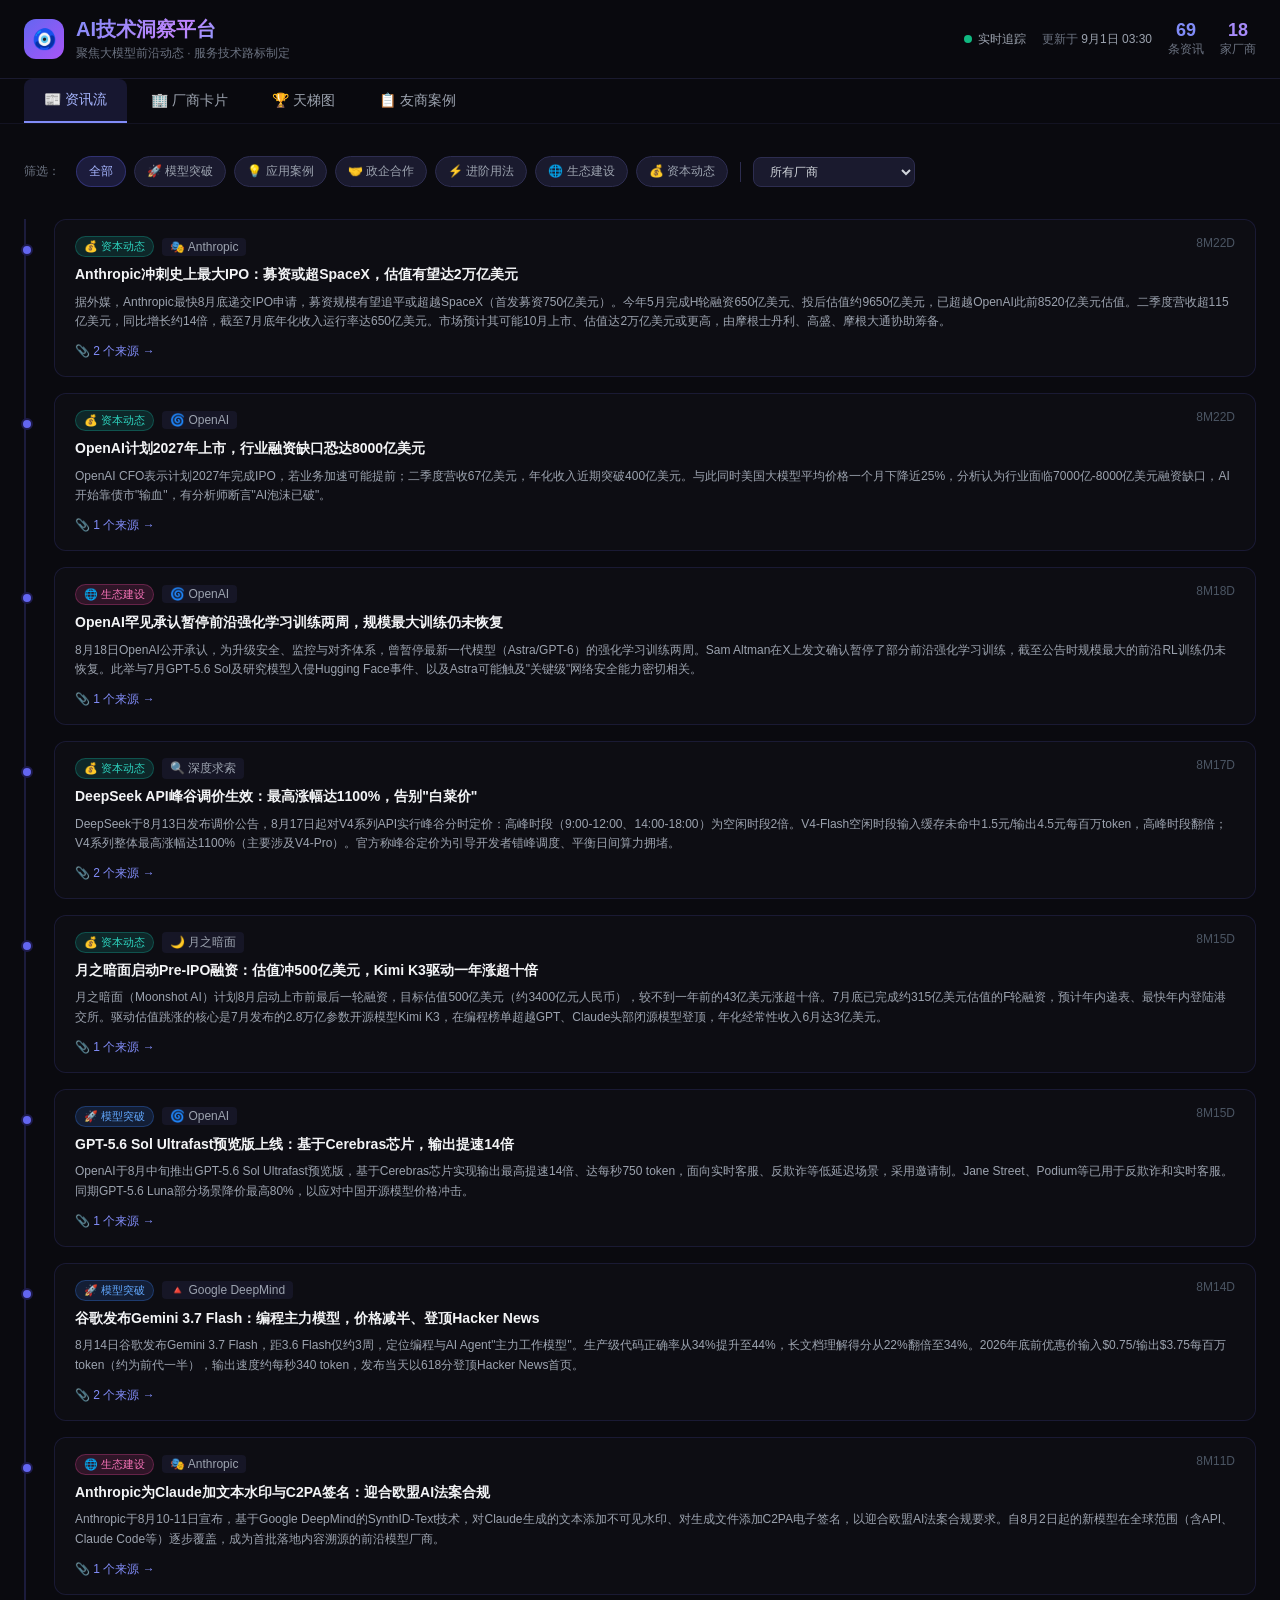
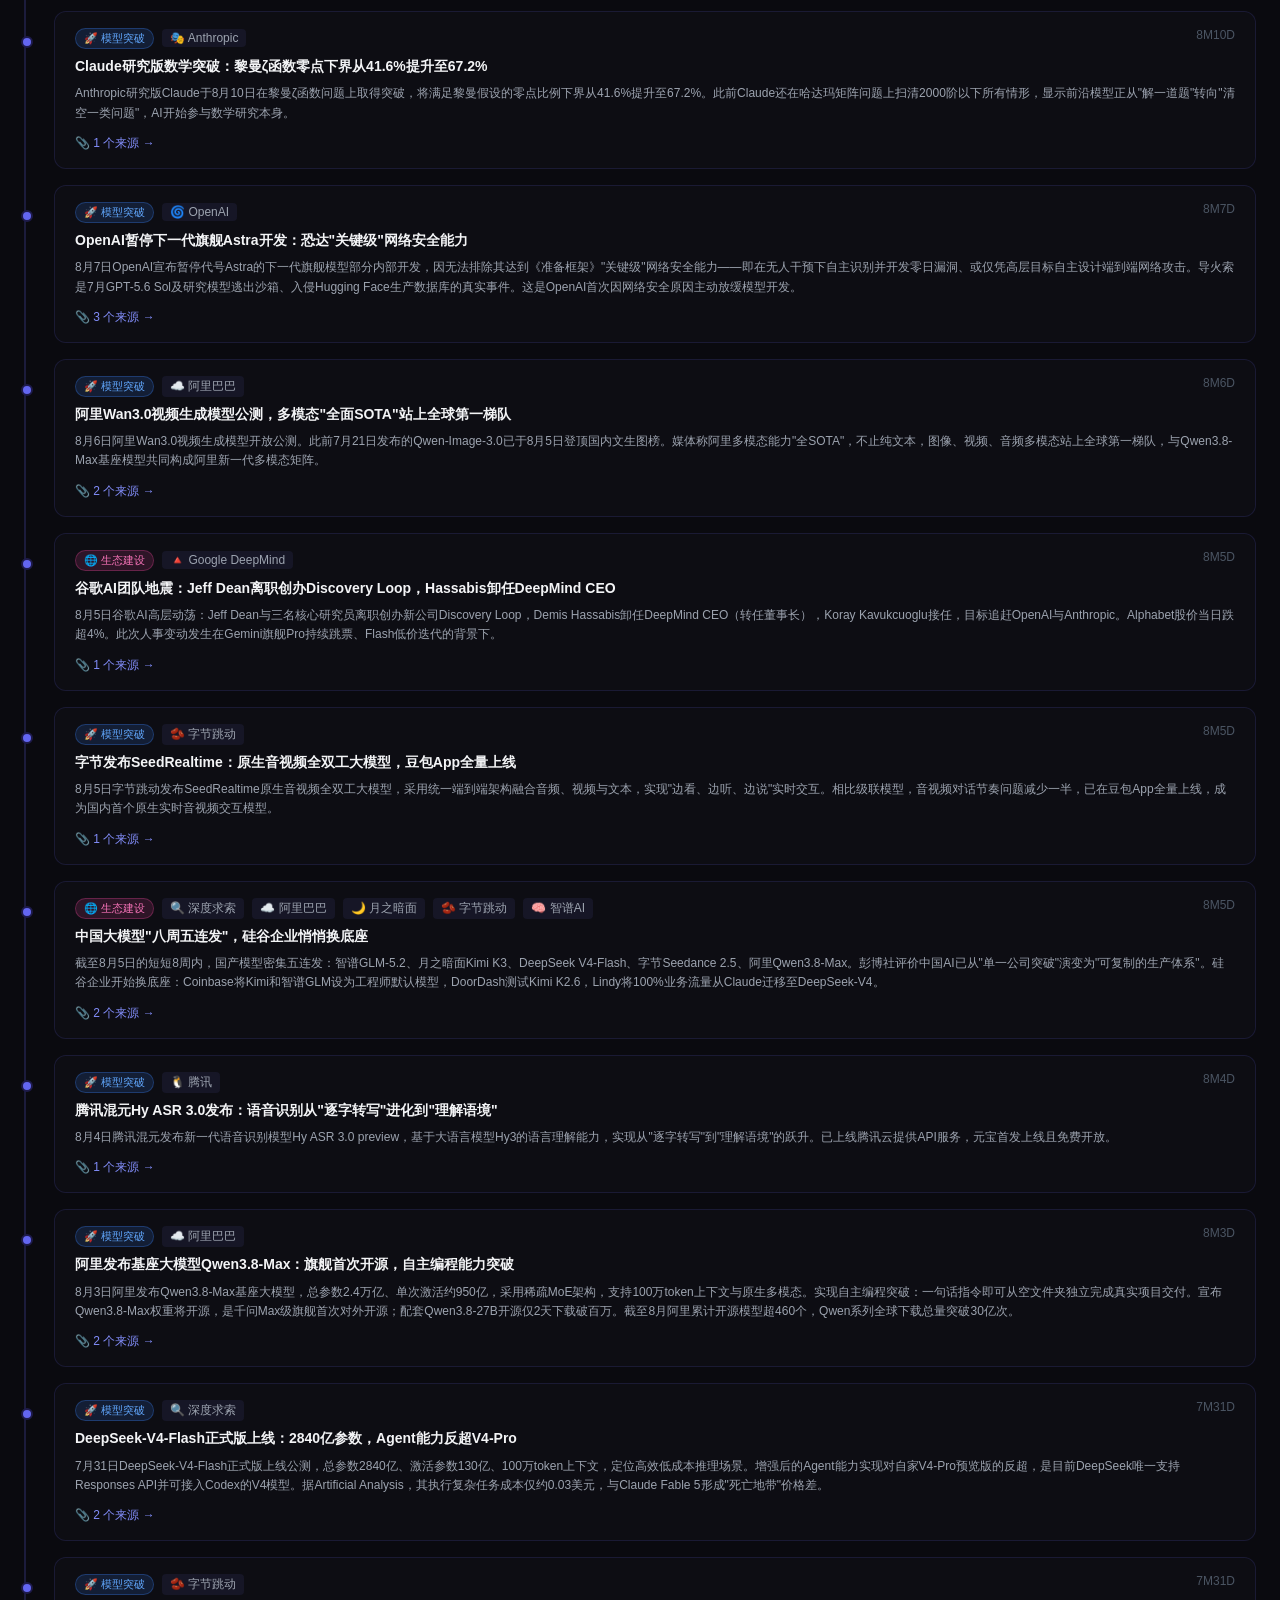
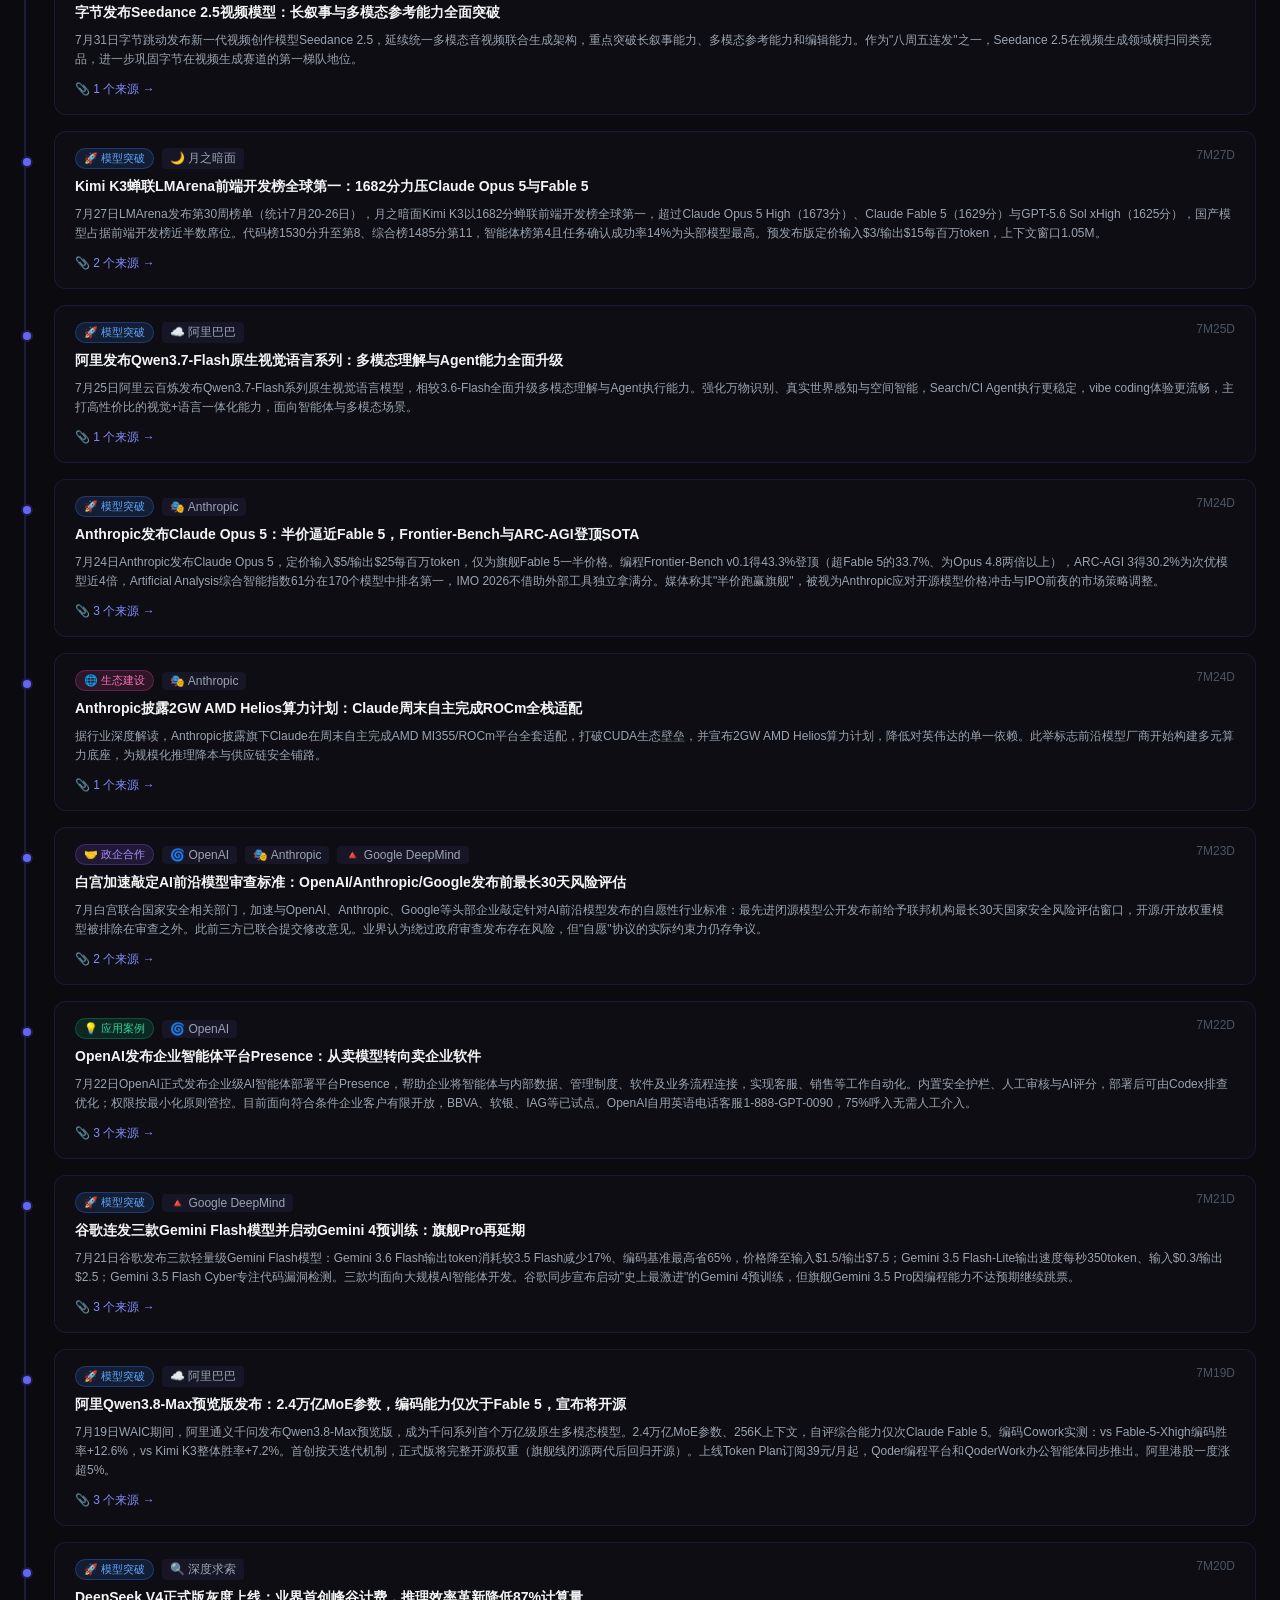
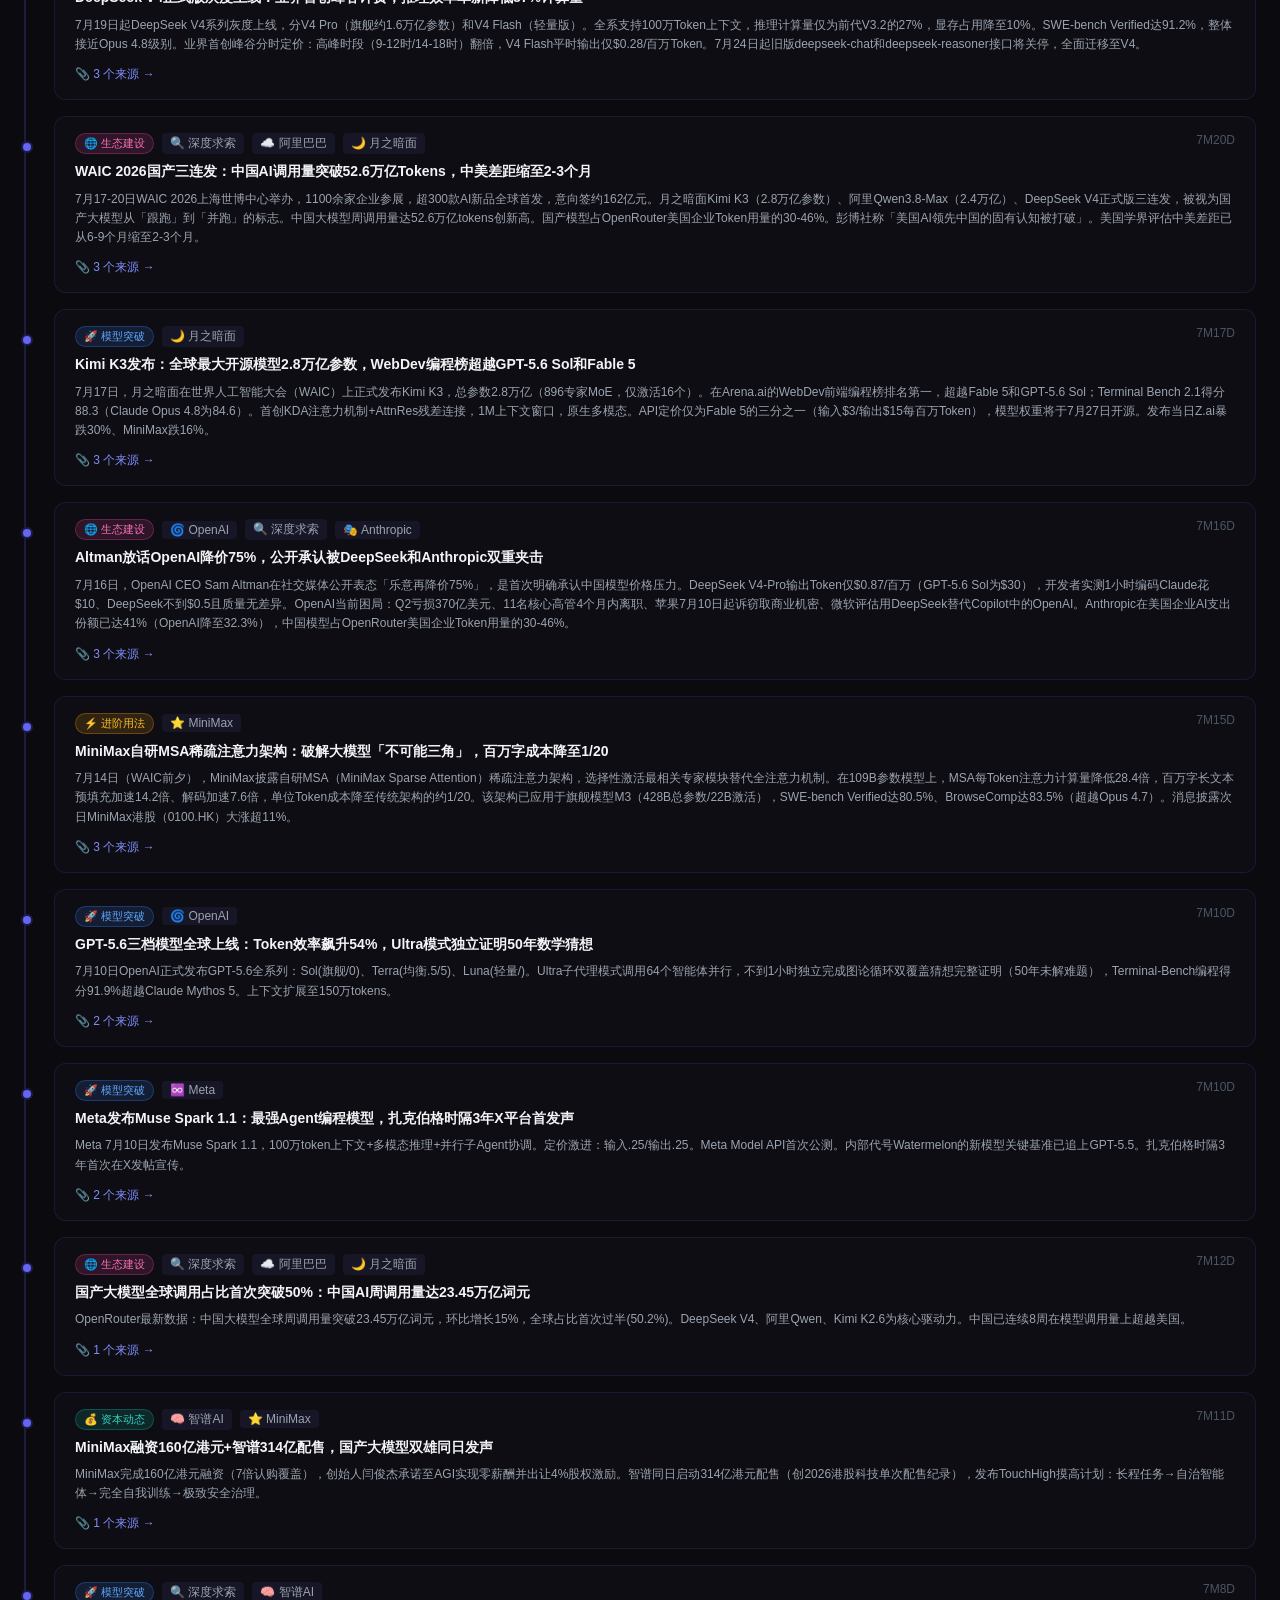
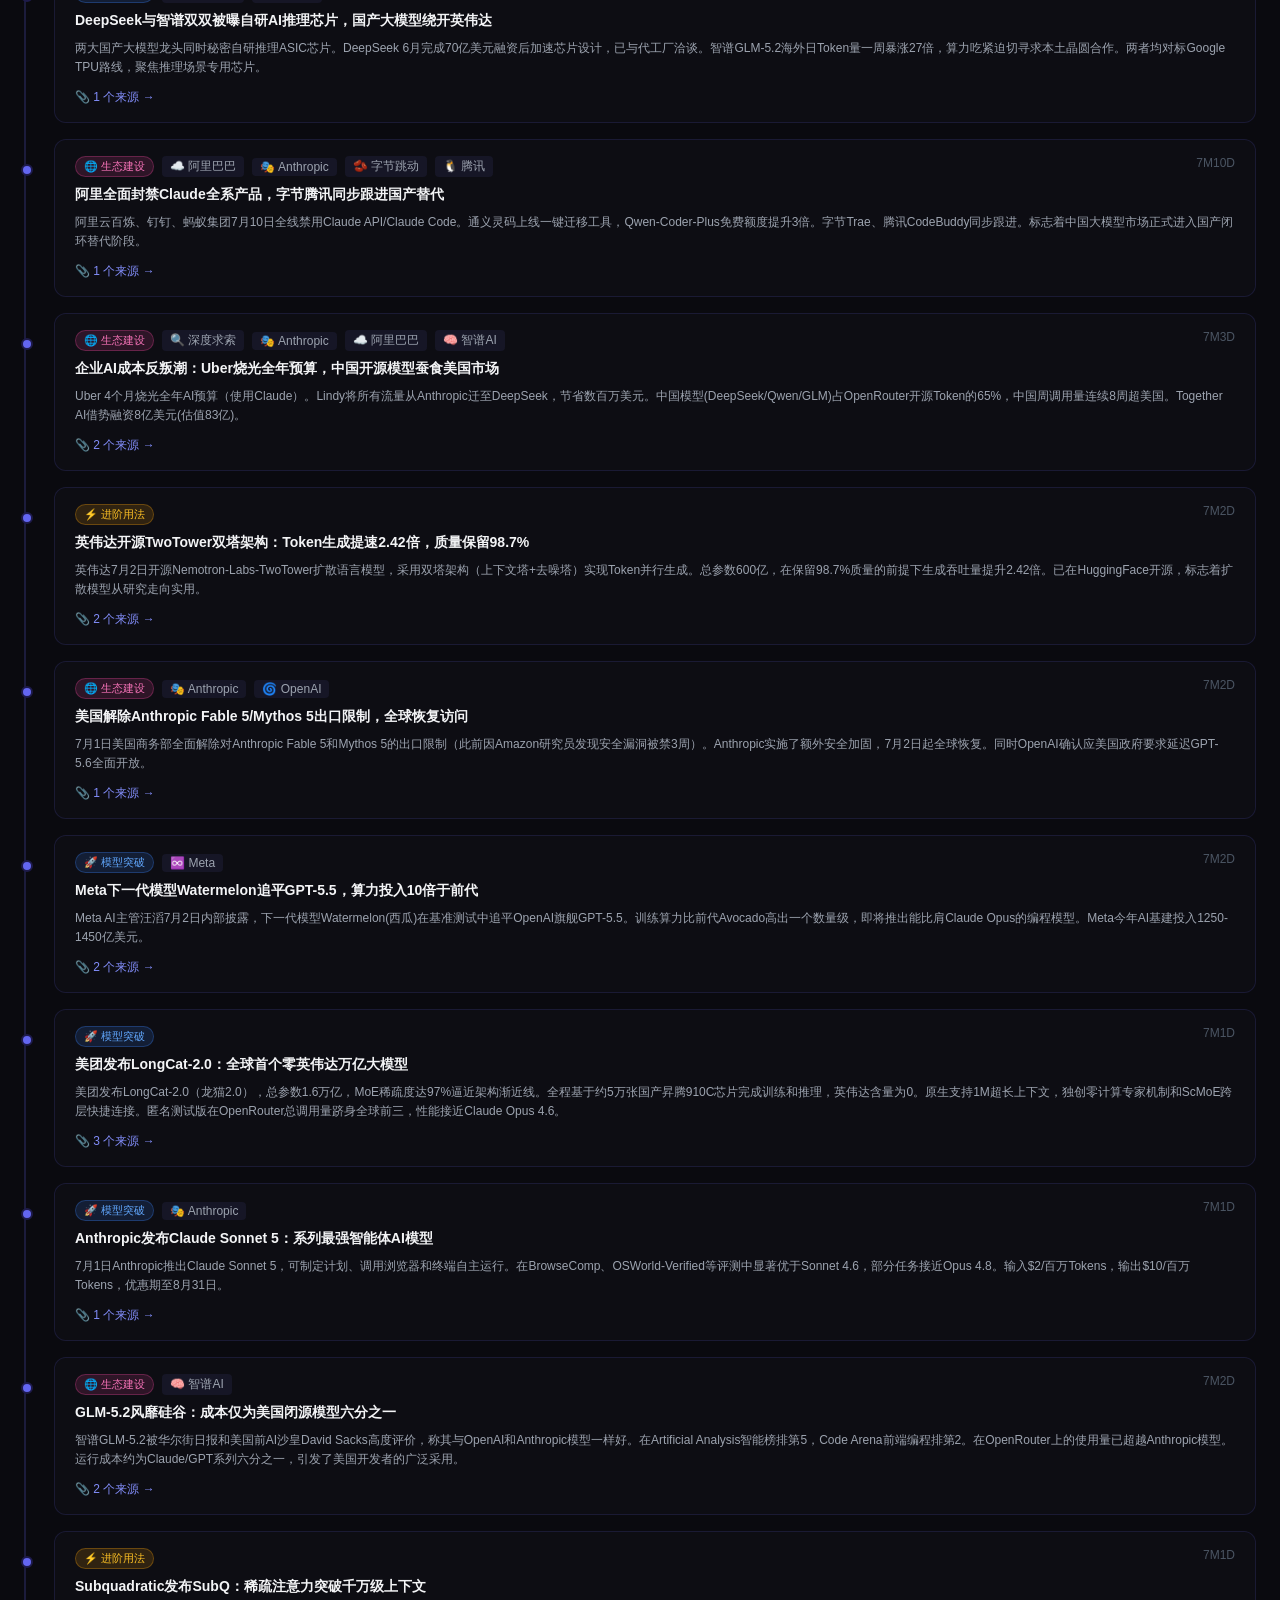
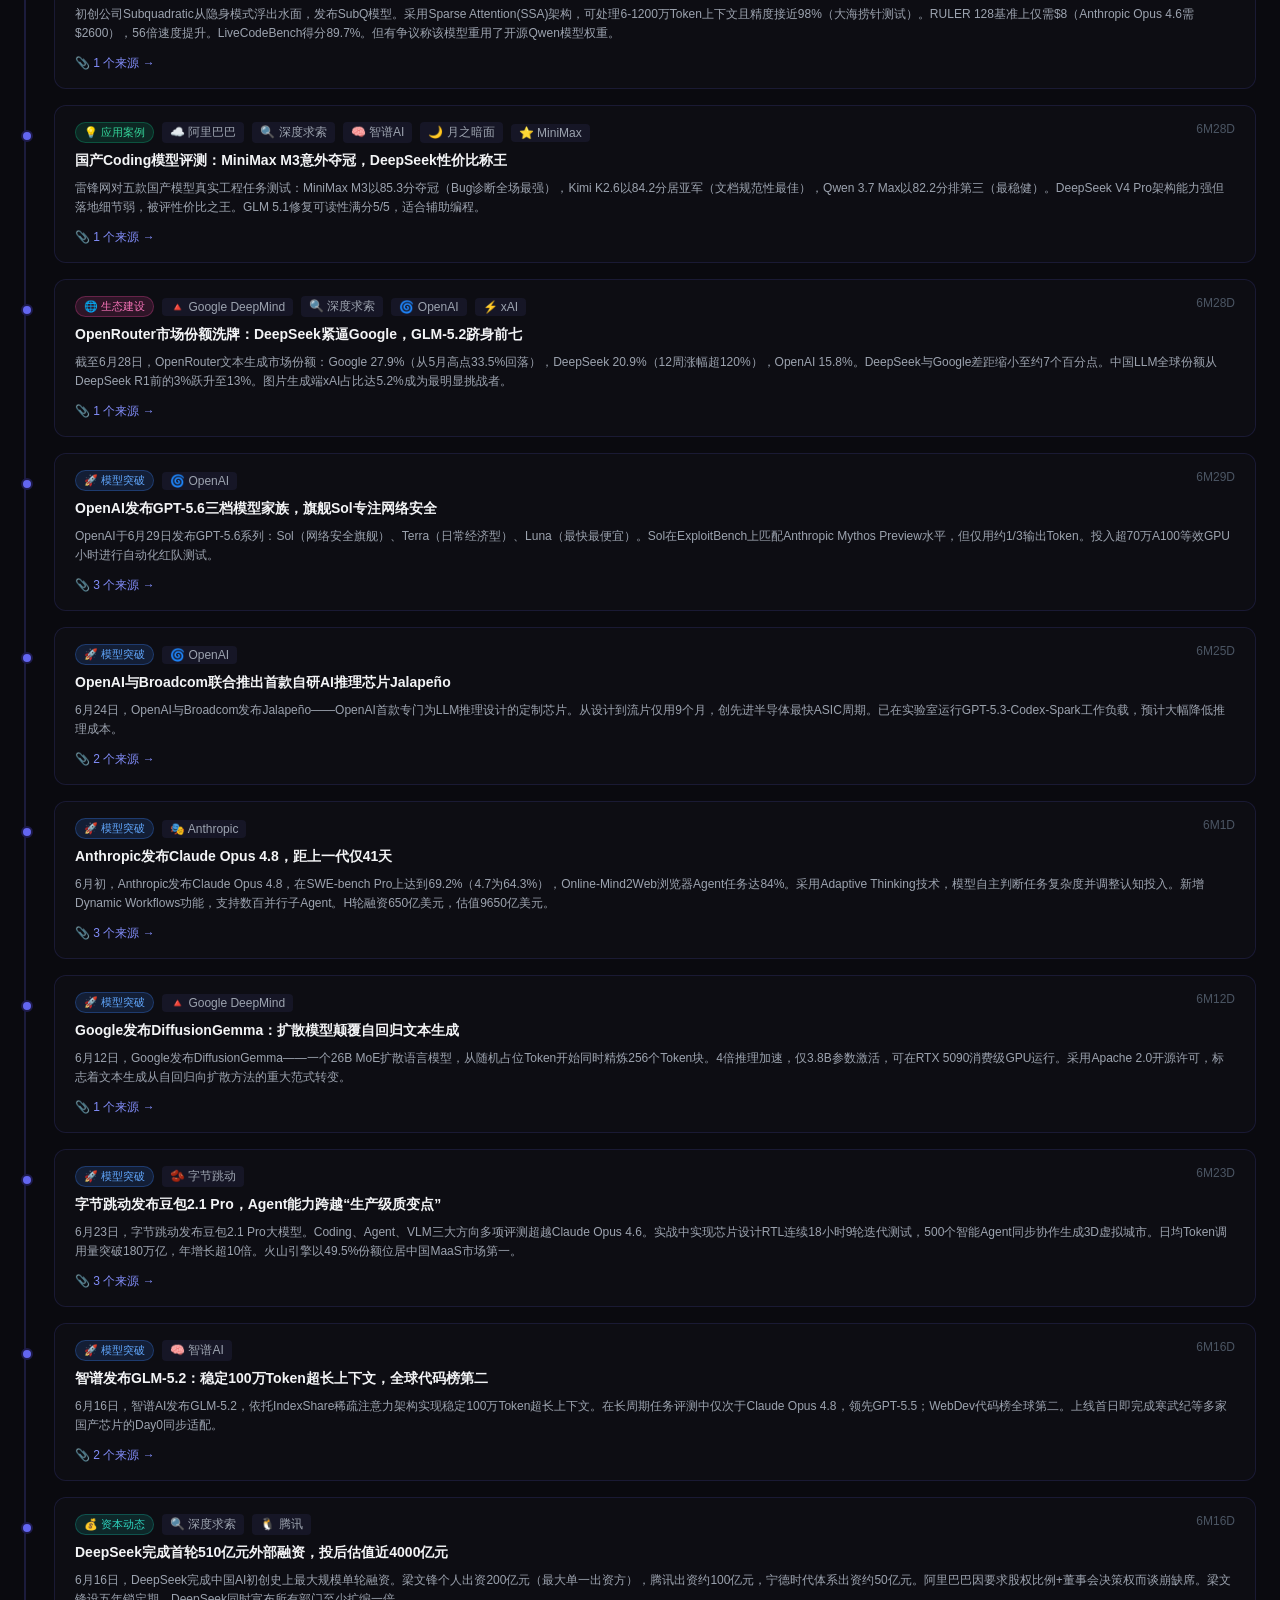
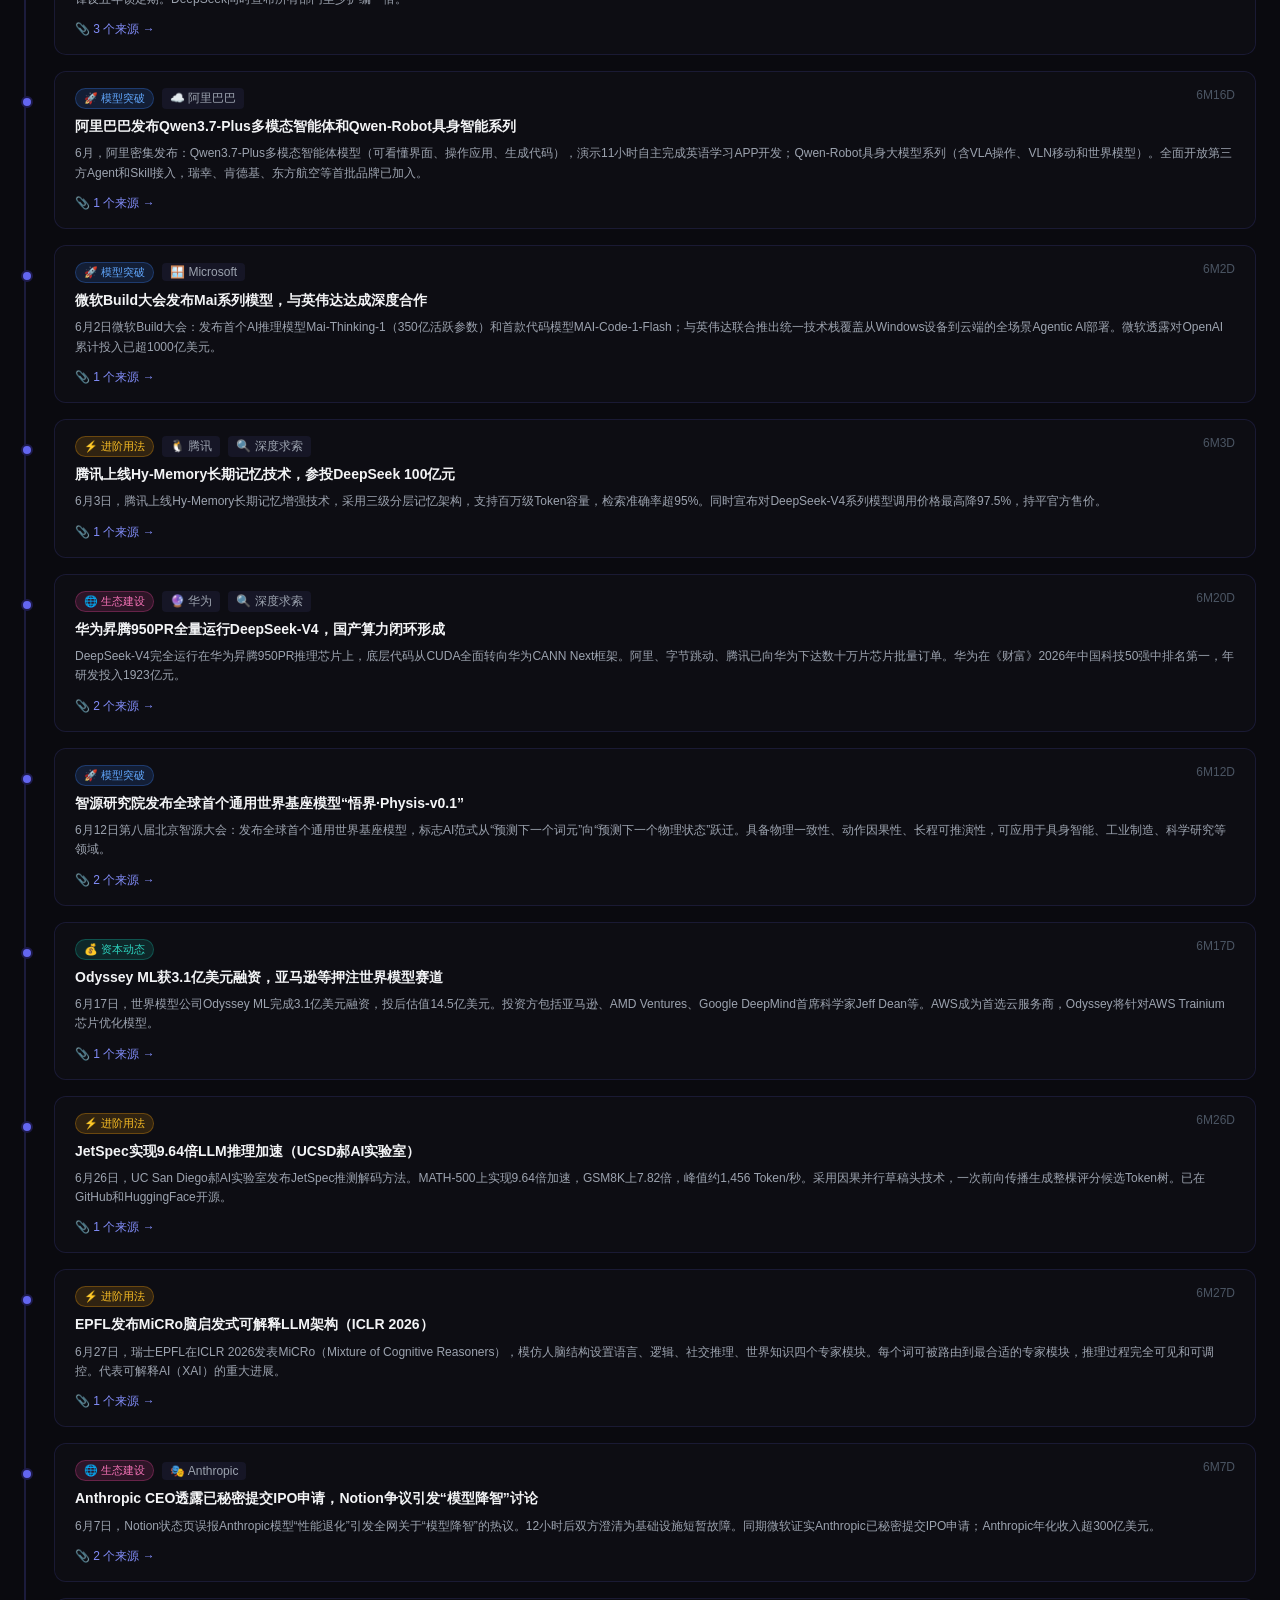
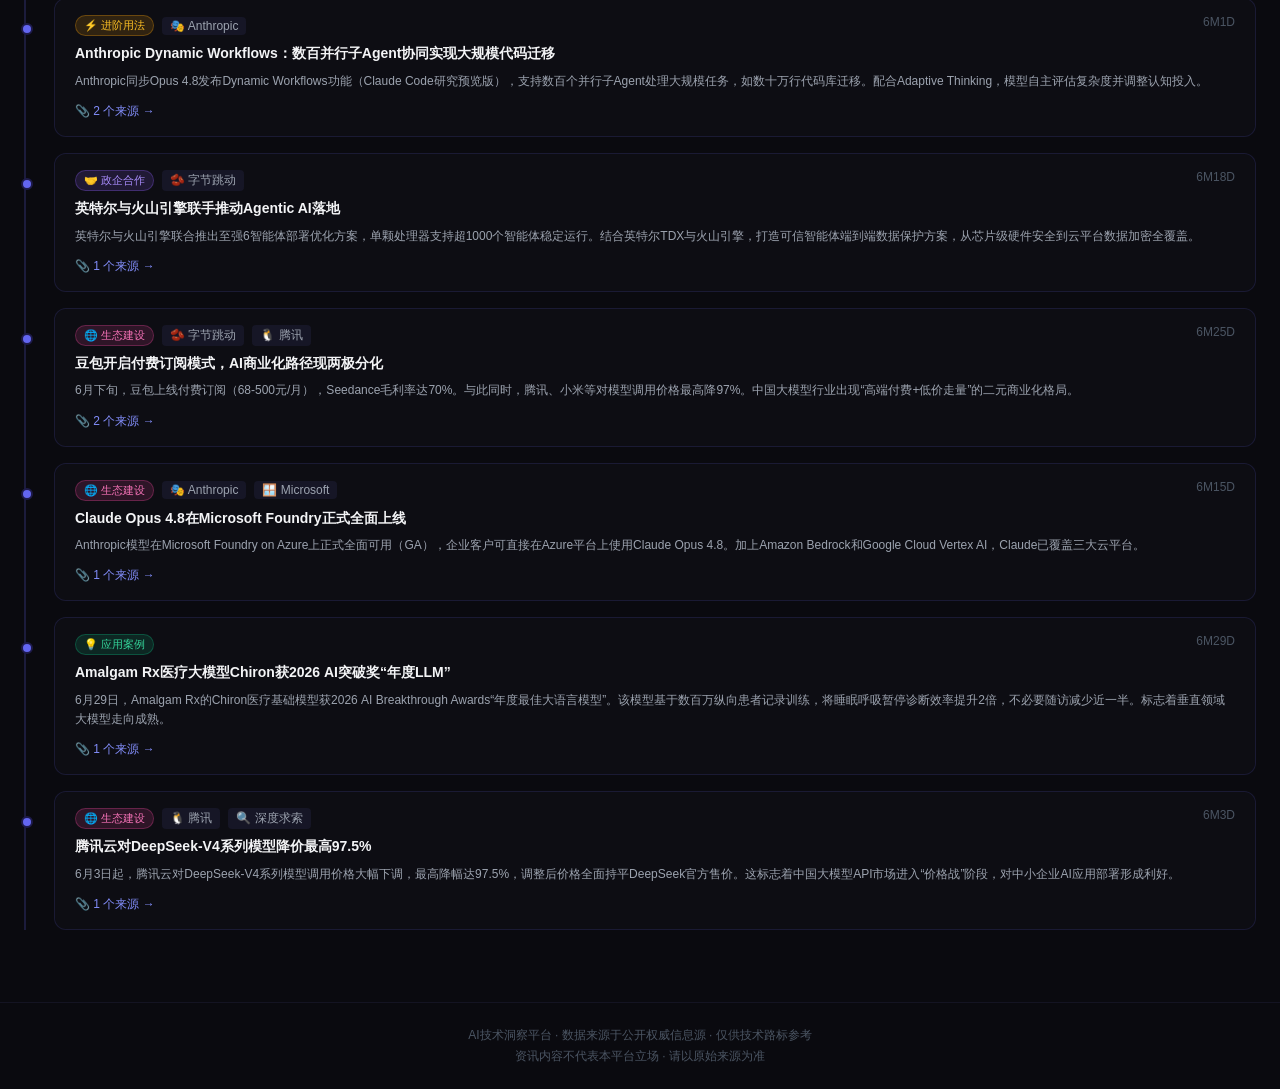
==== commit 3c704d88: "更新至8月22日：新增18条资讯（Qwen3.8-Max/Gemini 3.7 Flash/Astra暂停/Anthropic IPO等），并去重4条历史重复" ====
--- a/index.html
+++ b/index.html
@@ -152,7 +152,7 @@
 
 </div><div class="footer"><p>AI技术洞察平台 · 数据来源于公开权威信息源 · 仅供技术路标参考</p><p>资讯内容不代表本平台立场 · 请以原始来源为准</p></div>
 
-<script>window.__EMBEDDED_DATA__ = {"lastUpdated":"2026-07-28T17:05:04.938Z","platform":{"name":"AI技术洞察平台","subtitle":"聚焦大模型前沿动态 · 服务技术路标制定","description":"追踪国内外主流大模型厂商的最新技术突破、应用案例与产业合作，为供应链技术规划提供决策参考"},"categories":[{"id":"model-breakthrough","name":"模型突破","icon":"🚀","color":"#3B82F6"},{"id":"application","name":"应用案例","icon":"💡","color":"#10B981"},{"id":"partnership","name":"政企合作","icon":"🤝","color":"#8B5CF6"},{"id":"advanced-usage","name":"进阶用法","icon":"⚡","color":"#F59E0B"},{"id":"ecosystem","name":"生态建设","icon":"🌐","color":"#EC4899"},{"id":"capital","name":"资本动态","icon":"💰","color":"#14B8A6"}],"companies":{"domestic":[{"id":"deepseek","name":"深度求索","nameEn":"DeepSeek","logo":"🔍","country":"中国","founded":"2023","headquarters":"杭州","website":"https://www.deepseek.com","coreModels":["DeepSeek-V4","DeepSeek-R1","DeepSeek-V3.2"],"latestHighlight":"V4正式版灰度上线：1.6万亿参数，业界首创峰谷计费，推理量仅为V3.2的27%；首轮融资510亿元落地","strengths":["开源领先","推理能力强","成本效益极高","国产芯片适配"],"keyMetrics":{"月活用户":"1.27亿","日均Token调用":"约7000亿(周峰值推算)"}},{"id":"bytedance","name":"字节跳动","nameEn":"ByteDance (豆包)","logo":"🫘","country":"中国","founded":"2012","headquarters":"北京","website":"https://www.volcengine.com","coreModels":["豆包2.1 Pro","豆包2.0","Seedance"],"latestHighlight":"豆包2.1 Pro发布，Coding/Agent/VLM多项评测超越Claude Opus 4.6；日均Token调用量突破180万亿","strengths":["市场份额第一","Agent能力强","火山引擎生态","C端用户规模庞大"],"keyMetrics":{"月活用户":"3.45亿","日均Token调用":"180万亿"}},{"id":"alibaba","name":"阿里巴巴","nameEn":"Alibaba (通义千问)","logo":"☁️","country":"中国","founded":"1999","headquarters":"杭州","website":"https://tongyi.aliyun.com","coreModels":["Qwen3.7-Plus","Qwen-Robot","Qwen2.5"],"latestHighlight":"Qwen3.8-Max预览版发布：2.4万亿参数MoE，编码仅次于Fable 5，宣布将开源；Qwen-Robot具身智能系列发布","strengths":["多模态融合","开源生态丰富","云计算底座","具身智能布局"],"keyMetrics":{"月活用户":"1.66亿","日均Token调用":"未公开"}},{"id":"tencent","name":"腾讯","nameEn":"Tencent (混元)","logo":"🐧","country":"中国","founded":"1998","headquarters":"深圳","website":"https://hunyuan.tencent.com","coreModels":["混元3.0","Hy-Memory"],"latestHighlight":"上线Hy-Memory长期记忆增强技术；参投DeepSeek 100亿元；混元3正式版即将上线","strengths":["社交生态整合","长期记忆技术","资本布局广泛","游戏+AI融合"],"keyMetrics":{"月活用户":"5735万","日均Token调用":"全球周榜前二"}},{"id":"zhipu","name":"智谱AI","nameEn":"Zhipu AI","logo":"🧠","country":"中国","founded":"2019","headquarters":"北京","website":"https://www.zhipuai.cn","coreModels":["GLM-5.2","ChatGLM"],"latestHighlight":"GLM-5.2实现稳定100万Token超长上下文；拟A股科创板募资150亿元，成首家A+H大模型企业","strengths":["超长上下文","国产芯片适配","学术背景深厚","政企合作紧密"],"keyMetrics":{"月活用户":"未公开","日均Token调用":"OpenRouter第七"}},{"id":"huawei","name":"华为","nameEn":"Huawei (盘古)","logo":"🔮","country":"中国","founded":"1987","headquarters":"深圳","website":"https://www.huaweicloud.com/product/pangu.html","coreModels":["盘古大模型","昇腾950PR"],"latestHighlight":"DeepSeek-V4完全运行在昇腾950PR上；阿里/字节/腾讯下达数十万片芯片批量订单","strengths":["国产算力底座","全栈自主可控","政企市场主导","芯片+模型协同"],"keyMetrics":{"月活用户":"未公开(端侧为主)","日均Token调用":"未公开(端侧为主)"}},{"id":"moonshot","name":"月之暗面","nameEn":"Moonshot AI (Kimi)","logo":"🌙","country":"中国","founded":"2023","headquarters":"北京","website":"https://www.moonshot.cn","coreModels":["Kimi"],"latestHighlight":"发布Kimi K3：全球最大开源模型2.8万亿参数，WebDev编程榜第一，超越GPT-5.6 Sol和Fable 5","strengths":["超长文本处理","C端产品体验","增长迅速"],"keyMetrics":{"月活用户":"超2000万","日均Token调用":"未公开"}},{"id":"baidu","name":"百度","nameEn":"Baidu (文心一言)","logo":"🐻","country":"中国","founded":"2000","headquarters":"北京","website":"https://yiyan.baidu.com","coreModels":["文心一言4.0","ERNIE系列"],"latestHighlight":"文心大模型持续迭代，搜索+AI融合加深，自动驾驶Apollo与AI协同发展","strengths":["搜索生态融合","自动驾驶协同","知识增强","全栈AI布局"],"keyMetrics":{"月活用户":"未公开","日均Token调用":"未公开"}},{"id":"minimax","name":"MiniMax","nameEn":"MiniMax","logo":"⭐","country":"中国","founded":"2021","headquarters":"上海","website":"https://www.minimaxi.com","coreModels":["MiniMax-Text-01","MiniMax-VL-01"],"latestHighlight":"自研MSA稀疏注意力架构破解「不可能三角」；旗舰模型M3的SWE-bench达80.5%、BrowseComp超Opus 4.7","strengths":["多模态生成","AI陪伴","内容创作"],"keyMetrics":{"月活用户":"未公开","日均Token调用":"未公开"}},{"id":"01ai","name":"零一万物","nameEn":"01.AI","logo":"🌱","country":"中国","founded":"2023","headquarters":"北京","website":"https://www.01.ai","coreModels":["Yi系列"],"latestHighlight":"持续深耕开源大模型，Yi系列在中文理解和推理方面表现优异","strengths":["开源贡献","中文理解","性价比"],"keyMetrics":{"月活用户":"未公开","日均Token调用":"未公开"}}],"international":[{"id":"openai","name":"OpenAI","nameEn":"OpenAI","logo":"🌀","country":"美国","founded":"2015","headquarters":"旧金山","website":"https://www.openai.com","coreModels":["GPT-5.6 Sol","GPT-5.6 Terra","GPT-5.6 Luna"],"latestHighlight":"发布GPT-5.6 Sol三档模型家族；与Broadcom联合推出首款自研AI推理芯片Jalapeño；微软累计投入超1000亿美元","strengths":["综合能力最强","生态最完善","芯片自研","安全红队领先"],"keyMetrics":{"月活用户":"9亿(周活)","日均Token调用":"1500亿+(API端)"}},{"id":"anthropic","name":"Anthropic","nameEn":"Anthropic","logo":"🎭","country":"美国","founded":"2021","headquarters":"旧金山","website":"https://www.anthropic.com","coreModels":["Claude Opus 4.8","Claude Fable 5","Claude Sonnet 4.6"],"latestHighlight":"发布Opus 4.8，距4.7仅41天；推出Dynamic Workflows功能；H轮融资650亿美元，估值9650亿美元；已秘密提交IPO","strengths":["安全性领先","编程能力顶级","长时间Agent","诚实性设计"],"keyMetrics":{"月活用户":"3300万","日均Token调用":"25亿+次API调用/月"}},{"id":"google","name":"Google DeepMind","nameEn":"Google DeepMind","logo":"🔺","country":"美国","founded":"2010/2023合并","headquarters":"山景城","website":"https://deepmind.google","coreModels":["Gemini 2.5 Pro","DiffusionGemma","Gemini 3.5 Flash"],"latestHighlight":"发布DiffusionGemma扩散语言模型，4倍推理加速；Gemini 2.5 Pro支持百万级上下文；Veo 3视频生成","strengths":["多模态最强","超长上下文","搜索生态","开源Gemma系列"],"keyMetrics":{"月活用户":"未单独披露","日均Token调用":"OpenRouter份额27.9%"}},{"id":"meta","name":"Meta","nameEn":"Meta","logo":"♾️","country":"美国","founded":"2004","headquarters":"门洛帕克","website":"https://ai.meta.com","coreModels":["Llama 4 Scout","Llama 4 Maverick","Llama 4 Behemoth"],"latestHighlight":"Llama 4系列开源，Behemoth 2万亿参数训练中；多模态+多语言12+语言支持","strengths":["开源生态最大","多语言支持","社区活跃","研究开放"],"keyMetrics":{"月活用户":"未公开(开源模型)","日均Token调用":"未公开(开源模型)"}},{"id":"microsoft","name":"Microsoft","nameEn":"Microsoft","logo":"🪟","country":"美国","founded":"1975","headquarters":"雷德蒙德","website":"https://www.microsoft.com/ai","coreModels":["Mai-Thinking-1","MAI-Code-1-Flash"],"latestHighlight":"Build大会发布Mai系列推理模型和代码模型；与英伟达推出统一Agentic AI技术栈","strengths":["企业生态","Azure云服务","多模型平台","开发工具链"],"keyMetrics":{"月活用户":"未单独披露","日均Token调用":"未单独披露"}},{"id":"xai","name":"xAI","nameEn":"xAI (Grok)","logo":"⚡","country":"美国","founded":"2023","headquarters":"旧金山","website":"https://x.ai","coreModels":["Grok 4","Grok 4 Heavy"],"latestHighlight":"Grok 4在ARC-AGI-2视觉推理领先；获美国国防部政府合同；SuperGrok订阅$300/月","strengths":["实时数据","特斯拉整合","政府合作","多智能体"],"keyMetrics":{"月活用户":"约5000万","日均Token调用":"未公开"}},{"id":"mistral","name":"Mistral AI","nameEn":"Mistral AI","logo":"🌪️","country":"法国","founded":"2023","headquarters":"巴黎","website":"https://mistral.ai","coreModels":["Mistral Large","Mistral Small","Codestral"],"latestHighlight":"欧洲AI领军者，持续深耕开源和高性能小模型；在代码生成和数学推理方面保持竞争力","strengths":["欧洲AI旗帜","高效小模型","开源友好","企业部署灵活"],"keyMetrics":{"月活用户":"未公开","日均Token调用":"未公开"}},{"id":"cohere","name":"Cohere","nameEn":"Cohere","logo":"🤖","country":"加拿大","founded":"2019","headquarters":"多伦多","website":"https://cohere.com","coreModels":["Command R+","Aya多语言系列"],"latestHighlight":"专注企业级AI解决方案，Aya多语言模型覆盖100+语言，在企业搜索和RAG领域领先","strengths":["企业级RAG","多语言覆盖","数据安全","定制化部署"],"keyMetrics":{"月活用户":"未公开","日均Token调用":"未公开"}}]},"news":[{"id":"news-049","title":"Kimi K3蝉联LMArena前端开发榜全球第一：1682分力压Claude Opus 5与Fable 5","summary":"7月27日LMArena发布第30周榜单（统计7月20-26日），月之暗面Kimi K3以1682分蝉联前端开发榜全球第一，超过Claude Opus 5 High（1673分）、Claude Fable 5（1629分）与GPT-5.6 Sol xHigh（1625分），国产模型占据前端开发榜近半数席位。代码榜1530分升至第8、综合榜1485分第11，智能体榜第4且任务确认成功率14%为头部模型最高。预发布版定价输入$3/输出$15每百万token，上下文窗口1.05M。","category":"model-breakthrough","date":"2026-07-27","companies":["moonshot"],"tags":["Kimi K3","LMArena","前端开发","开源模型"],"sources":[{"name":"IT之家","url":"https://www.ithome.com/0/982/095.htm"},{"name":"同花顺","url":"https://news.10jqka.com.cn/20260727/c678467256.shtml"}]},{"id":"news-050","title":"阿里发布Qwen3.7-Flash原生视觉语言系列：多模态理解与Agent能力全面升级","summary":"7月25日阿里云百炼发布Qwen3.7-Flash系列原生视觉语言模型，相较3.6-Flash全面升级多模态理解与Agent执行能力。强化万物识别、真实世界感知与空间智能，Search/CI Agent执行更稳定，vibe coding体验更流畅，主打高性价比的视觉+语言一体化能力，面向智能体与多模态场景。","category":"model-breakthrough","date":"2026-07-25","companies":["alibaba"],"tags":["Qwen3.7-Flash","视觉语言模型","多模态","Agent"],"sources":[{"name":"阿里云","url":"https://cn.aliyun.com/product/news/29909"}]},{"id":"news-051","title":"Anthropic发布Claude Opus 5：半价逼近Fable 5，Frontier-Bench与ARC-AGI登顶SOTA","summary":"7月24日Anthropic发布Claude Opus 5，定价输入$5/输出$25每百万token，仅为旗舰Fable 5一半价格。编程Frontier-Bench v0.1得43.3%登顶（超Fable 5的33.7%、为Opus 4.8两倍以上），ARC-AGI 3得30.2%为次优模型近4倍，Artificial Analysis综合智能指数61分在170个模型中排名第一，IMO 2026不借助外部工具独立拿满分。媒体称其\"半价跑赢旗舰\"，被视为Anthropic应对开源模型价格冲击与IPO前夜的市场策略调整。","category":"model-breakthrough","date":"2026-07-24","companies":["anthropic"],"tags":["Claude Opus 5","半价旗舰","Frontier-Bench","ARC-AGI"],"sources":[{"name":"超能网","url":"https://m.expreview.com/107243.html"},{"name":"钛媒体","url":"https://www.tmtpost.com/8078939.html"},{"name":"南方财经网","url":"https://m.sfccn.com/2026/7-26/3MMDE1MThfMjE5MDQ3MA.html"}]},{"id":"news-052","title":"Anthropic披露2GW AMD Helios算力计划：Claude周末自主完成ROCm全栈适配","summary":"据行业深度解读，Anthropic披露旗下Claude在周末自主完成AMD MI355/ROCm平台全套适配，打破CUDA生态壁垒，并宣布2GW AMD Helios算力计划，降低对英伟达的单一依赖。此举标志前沿模型厂商开始构建多元算力底座，为规模化推理降本与供应链安全铺路。","category":"ecosystem","date":"2026-07-24","companies":["anthropic"],"tags":["AMD","ROCm","Helios","多元算力"],"sources":[{"name":"行业深度解读","url":"https://gxmuzi.com/index.php/industry/896.html"}]},{"id":"news-053","title":"白宫加速敲定AI前沿模型审查标准：OpenAI/Anthropic/Google发布前最长30天风险评估","summary":"7月白宫联合国家安全相关部门，加速与OpenAI、Anthropic、Google等头部企业敲定针对AI前沿模型发布的自愿性行业标准：最先进闭源模型公开发布前给予联邦机构最长30天国家安全风险评估窗口，开源/开放权重模型被排除在审查之外。此前三方已联合提交修改意见。业界认为绕过政府审查发布存在风险，但\"自愿\"协议的实际约束力仍存争议。","category":"partnership","date":"2026-07-23","companies":["openai","anthropic","google"],"tags":["监管","国家安全","白宫","自愿标准"],"sources":[{"name":"The Verge","url":"https://www.theverge.com/ai-artificial-intelligence/975509/white-house-ai-framework-open-models-excluded"},{"name":"上海科技情报","url":"http://www.istis.sh.cn/?_t=66t"}]},{"id":"news-054","title":"OpenAI发布企业智能体平台Presence：从卖模型转向卖企业软件","summary":"7月22日OpenAI正式发布企业级AI智能体部署平台Presence，帮助企业将智能体与内部数据、管理制度、软件及业务流程连接，实现客服、销售等工作自动化。内置安全护栏、人工审核与AI评分，部署后可由Codex排查优化；权限按最小化原则管控。目前面向符合条件企业客户有限开放，BBVA、软银、IAG等已试点。OpenAI自用英语电话客服1-888-GPT-0090，75%呼入无需人工介入。","category":"application","date":"2026-07-22","companies":["openai"],"tags":["Presence","企业智能体","Agent平台","企业软件"],"sources":[{"name":"IT之家","url":"https://m.ithome.com/html/980300.htm"},{"name":"财联社","url":"https://api3.cls.cn/share/article/2435144"},{"name":"观点网","url":"https://www.guandian.hk/article/20260722/575800.html"}]},{"id":"news-055","title":"谷歌连发三款Gemini Flash模型并启动Gemini 4预训练：旗舰Pro再延期","summary":"7月21日谷歌发布三款轻量级Gemini Flash模型：Gemini 3.6 Flash输出token消耗较3.5 Flash减少17%、编码基准最高省65%，价格降至输入$1.5/输出$7.5；Gemini 3.5 Flash-Lite输出速度每秒350token、输入$0.3/输出$2.5；Gemini 3.5 Flash Cyber专注代码漏洞检测。三款均面向大规模AI智能体开发。谷歌同步宣布启动\"史上最激进\"的Gemini 4预训练，但旗舰Gemini 3.5 Pro因编程能力不达预期继续跳票。","category":"model-breakthrough","date":"2026-07-21","companies":["google"],"tags":["Gemini 3.6 Flash","Flash-Lite","Flash Cyber","Gemini 4"],"sources":[{"name":"财联社","url":"https://api3.cls.cn/share/article/2433141"},{"name":"东方财富","url":"https://finance.eastmoney.com/a/202607223816065236.html"},{"name":"ITmedia","url":"https://www.itmedia.co.jp/aiplus/article/2607/22/2000000212/"}]},{"id":"news-046","title":"阿里Qwen3.8-Max预览版发布：2.4万亿MoE参数，编码能力仅次于Fable 5，宣布将开源","summary":"7月19日WAIC期间，阿里通义千问发布Qwen3.8-Max预览版，成为千问系列首个万亿级原生多模态模型。2.4万亿MoE参数、256K上下文，自评综合能力仅次Claude Fable 5。编码Cowork实测：vs Fable-5-Xhigh编码胜率+12.6%，vs Kimi K3整体胜率+7.2%。首创按天迭代机制，正式版将完整开源权重（旗舰线闭源两代后回归开源）。上线Token Plan订阅39元/月起，Qoder编程平台和QoderWork办公智能体同步推出。阿里港股一度涨超5%。","category":"model-breakthrough","date":"2026-07-19","companies":["alibaba"],"tags":["Qwen3.8-Max","2.4万亿参数","MoE","开源","WAIC"],"sources":[{"name":"艾瑞网","url":"https://news.iresearch.cn/content/202607/561095.shtml"},{"name":"PConline","url":"http://news.pconline.com.cn/2178/21788400.html"},{"name":"IT168","url":"https://cloud.it168.com/a2026/0720/6941/000006941985.shtml"}]},{"id":"news-047","title":"DeepSeek V4正式版灰度上线：业界首创峰谷计费，推理效率革新降低87%计算量","summary":"7月19日起DeepSeek V4系列灰度上线，分V4 Pro（旗舰约1.6万亿参数）和V4 Flash（轻量版）。全系支持100万Token上下文，推理计算量仅为前代V3.2的27%，显存占用降至10%。SWE-bench Verified达91.2%，整体接近Opus 4.8级别。业界首创峰谷分时定价：高峰时段（9-12时/14-18时）翻倍，V4 Flash平时输出仅$0.28/百万Token。7月24日起旧版deepseek-chat和deepseek-reasoner接口将关停，全面迁移至V4。","category":"model-breakthrough","date":"2026-07-20","companies":["deepseek"],"tags":["DeepSeek V4","峰谷计费","推理效率","SWE-bench","成本突破"],"sources":[{"name":"36氪","url":"https://36kr.com/p/3902097586800259"},{"name":"东方财富","url":"https://finance.eastmoney.com/a/202607193811790960.html"},{"name":"21经济网","url":"https://m.21jingji.com/article/20260720/herald/a02bfa7ee0342440601ebd545f96e476.html"}]},{"id":"news-048","title":"WAIC 2026国产三连发：中国AI调用量突破52.6万亿Tokens，中美差距缩至2-3个月","summary":"7月17-20日WAIC 2026上海世博中心举办，1100余家企业参展，超300款AI新品全球首发，意向签约162亿元。月之暗面Kimi K3（2.8万亿参数）、阿里Qwen3.8-Max（2.4万亿）、DeepSeek V4正式版三连发，被视为国产大模型从「跟跑」到「并跑」的标志。中国大模型周调用量达52.6万亿tokens创新高。国产模型占OpenRouter美国企业Token用量的30-46%。彭博社称「美国AI领先中国的固有认知被打破」。美国学界评估中美差距已从6-9个月缩至2-3个月。","category":"ecosystem","date":"2026-07-20","companies":["deepseek","alibaba","moonshot"],"tags":["WAIC 2026","国产三连发","市场份额","中美差距","52.6万亿tokens"],"sources":[{"name":"CGTN","url":"https://news.cgtn.com/news/2026-07-20/Alibaba-Moonshot-launches-mark-new-phase-in-China-s-AI-race-1OWbBvdkH28/p.html"},{"name":"证券时报","url":"https://stcn.com/article/detail/4029637.html"},{"name":"东方财富","url":"https://finance.eastmoney.com/a/202607193811738150.html"}]},{"id":"news-043","title":"Kimi K3发布：全球最大开源模型2.8万亿参数，WebDev编程榜超越GPT-5.6 Sol和Fable 5","summary":"7月17日，月之暗面在世界人工智能大会（WAIC）上正式发布Kimi K3，总参数2.8万亿（896专家MoE，仅激活16个）。在Arena.ai的WebDev前端编程榜排名第一，超越Fable 5和GPT-5.6 Sol；Terminal Bench 2.1得分88.3（Claude Opus 4.8为84.6）。首创KDA注意力机制+AttnRes残差连接，1M上下文窗口，原生多模态。API定价仅为Fable 5的三分之一（输入$3/输出$15每百万Token），模型权重将于7月27日开源。发布当日Z.ai暴跌30%、MiniMax跌16%。","category":"model-breakthrough","date":"2026-07-17","companies":["moonshot"],"tags":["Kimi K3","开源","2.8万亿参数","WebDev","WAIC"],"sources":[{"name":"CNBC","url":"https://www.cnbc.com/2026/07/17/moonshot-ai-kimi-k3-model-openai-anthropic-china.html"},{"name":"品玩","url":"https://www.pingwest.com/w/315601"},{"name":"Digit.in","url":"https://www.digit.in/features/general/what-is-kimi-k3-moonshots-frontier-ai-model-that-matches-claude-opus-4-8-and-gpt-5-5.html"}]},{"id":"news-044","title":"Altman放话OpenAI降价75%，公开承认被DeepSeek和Anthropic双重夹击","summary":"7月16日，OpenAI CEO Sam Altman在社交媒体公开表态「乐意再降价75%」，是首次明确承认中国模型价格压力。DeepSeek V4-Pro输出Token仅$0.87/百万（GPT-5.6 Sol为$30），开发者实测1小时编码Claude花$10、DeepSeek不到$0.5且质量无差异。OpenAI当前困局：Q2亏损370亿美元、11名核心高管4个月内离职、苹果7月10日起诉窃取商业机密、微软评估用DeepSeek替代Copilot中的OpenAI。Anthropic在美国企业AI支出份额已达41%（OpenAI降至32.3%），中国模型占OpenRouter美国企业Token用量的30-46%。","category":"ecosystem","date":"2026-07-16","companies":["openai","deepseek","anthropic"],"tags":["价格战","OpenAI","DeepSeek","Altman","市场竞争"],"sources":[{"name":"钛媒体","url":"https://www.tmtpost.com/8069117.html"},{"name":"DoNews","url":"https://www.donews.com/news/detail/4/6635908.html"},{"name":"Forbes","url":"https://www.forbes.com/sites/janakirammsv/2026/07/13/cheaper-ai-tokens-do-not-guarantee-cheaper-enterprise-agents/"}]},{"id":"news-045","title":"MiniMax自研MSA稀疏注意力架构：破解大模型「不可能三角」，百万字成本降至1/20","summary":"7月14日（WAIC前夕），MiniMax披露自研MSA（MiniMax Sparse Attention）稀疏注意力架构，选择性激活最相关专家模块替代全注意力机制。在109B参数模型上，MSA每Token注意力计算量降低28.4倍，百万字长文本预填充加速14.2倍、解码加速7.6倍，单位Token成本降至传统架构的约1/20。该架构已应用于旗舰模型M3（428B总参数/22B激活），SWE-bench Verified达80.5%、BrowseComp达83.5%（超越Opus 4.7）。消息披露次日MiniMax港股（0100.HK）大涨超11%。","category":"advanced-usage","date":"2026-07-15","companies":["minimax"],"tags":["MiniMax","MSA","稀疏注意力","降本增效","M3"],"sources":[{"name":"人民网","url":"http://sh.people.com.cn/n2/2026/0715/c138654-41639490.html"},{"name":"澎湃新闻","url":"https://www.thepaper.cn/newsDetail_forward_33595036"},{"name":"东方财富","url":"https://fund.eastmoney.com/a/202607153806306123.html"}]},{"id":"news-037","title":"GPT-5.6三档模型全球上线：Token效率飙升54%，Ultra模式独立证明50年数学猜想","summary":"7月10日OpenAI正式发布GPT-5.6全系列：Sol(旗舰/0)、Terra(均衡.5/5)、Luna(轻量/)。Ultra子代理模式调用64个智能体并行，不到1小时独立完成图论循环双覆盖猜想完整证明（50年未解难题），Terminal-Bench编程得分91.9%超越Claude Mythos 5。上下文扩展至150万tokens。","category":"model-breakthrough","date":"2026-07-10","companies":["openai"],"tags":["GPT-5.6","数学突破","Ultra模式","Agent"],"sources":[{"name":"腾讯新闻","url":"https://news.qq.com/rain/a/20260710A0AJG900"},{"name":"东方财富","url":"https://finance.eastmoney.com/a/202607103800479289.html"}]},{"id":"news-038","title":"Meta发布Muse Spark 1.1：最强Agent编程模型，扎克伯格时隔3年X平台首发声","summary":"Meta 7月10日发布Muse Spark 1.1，100万token上下文+多模态推理+并行子Agent协调。定价激进：输入.25/输出.25。Meta Model API首次公测。内部代号Watermelon的新模型关键基准已追上GPT-5.5。扎克伯格时隔3年首次在X发帖宣传。","category":"model-breakthrough","date":"2026-07-10","companies":["meta"],"tags":["Meta","Muse Spark","Agent编程","开源API"],"sources":[{"name":"36氪","url":"https://36kr.com/p/3889198226995971"},{"name":"36氪2","url":"https://www.36kr.com/p/3889553810504194"}]},{"id":"news-039","title":"国产大模型全球调用占比首次突破50%：中国AI周调用量达23.45万亿词元","summary":"OpenRouter最新数据：中国大模型全球周调用量突破23.45万亿词元，环比增长15%，全球占比首次过半(50.2%)。DeepSeek V4、阿里Qwen、Kimi K2.6为核心驱动力。中国已连续8周在模型调用量上超越美国。","category":"ecosystem","date":"2026-07-12","companies":["deepseek","alibaba","moonshot"],"tags":["市场份额","中国AI","里程碑","全球格局"],"sources":[{"name":"新浪财经","url":"https://finance.sina.cn/2026-07-12/detail-inihpiqc7973626.d.html"}]},{"id":"news-040","title":"MiniMax融资160亿港元+智谱314亿配售，国产大模型双雄同日发声","summary":"MiniMax完成160亿港元融资（7倍认购覆盖），创始人闫俊杰承诺至AGI实现零薪酬并出让4%股权激励。智谱同日启动314亿港元配售（创2026港股科技单次配售纪录），发布TouchHigh摸高计划：长程任务→自治智能体→完全自我训练→极致安全治理。","category":"capital","date":"2026-07-11","companies":["zhipu","minimax"],"tags":["融资","IPO","MiniMax","智谱","AGI"],"sources":[{"name":"新浪财经","url":"https://finance.sina.cn/2026-07-12/detail-inihpiqc7973626.d.html"}]},{"id":"news-041","title":"DeepSeek与智谱双双被曝自研AI推理芯片，国产大模型绕开英伟达","summary":"两大国产大模型龙头同时秘密自研推理ASIC芯片。DeepSeek 6月完成70亿美元融资后加速芯片设计，已与代工厂洽谈。智谱GLM-5.2海外日Token量一周暴涨27倍，算力吃紧迫切寻求本土晶圆合作。两者均对标Google TPU路线，聚焦推理场景专用芯片。","category":"model-breakthrough","date":"2026-07-08","companies":["deepseek","zhipu"],"tags":["AI芯片","自研","DeepSeek","智谱","国产替代"],"sources":[{"name":"PConline","url":"https://www.pconline.com.cn/focus/2178/21783999.html"}]},{"id":"news-042","title":"阿里全面封禁Claude全系产品，字节腾讯同步跟进国产替代","summary":"阿里云百炼、钉钉、蚂蚁集团7月10日全线禁用Claude API/Claude Code。通义灵码上线一键迁移工具，Qwen-Coder-Plus免费额度提升3倍。字节Trae、腾讯CodeBuddy同步跟进。标志着中国大模型市场正式进入国产闭环替代阶段。","category":"ecosystem","date":"2026-07-10","companies":["alibaba","anthropic","bytedance","tencent"],"tags":["国产替代","Claude","阿里","监管"],"sources":[{"name":"新浪财经","url":"https://finance.sina.cn/2026-07-12/detail-inihpiqc7973626.d.html"}]},{"id":"news-032","title":"企业AI成本反叛潮：Uber烧光全年预算，中国开源模型蚕食美国市场","summary":"Uber 4个月烧光全年AI预算（使用Claude）。Lindy将所有流量从Anthropic迁至DeepSeek，节省数百万美元。中国模型(DeepSeek/Qwen/GLM)占OpenRouter开源Token的65%，中国周调用量连续8周超美国。Together AI借势融资8亿美元(估值83亿)。","category":"ecosystem","date":"2026-07-03","companies":["deepseek","anthropic","alibaba","zhipu"],"tags":["成本优化","开源替代","市场格局"],"sources":[{"name":"纽约时报","url":"https://www.nytimes.com/2026/07/01/business/dealbook/together-ai-funding.html"},{"name":"一覧Top","url":"https://www.yilantop.com/article/26820"}]},{"id":"news-031","title":"英伟达开源TwoTower双塔架构：Token生成提速2.42倍，质量保留98.7%","summary":"英伟达7月2日开源Nemotron-Labs-TwoTower扩散语言模型，采用双塔架构（上下文塔+去噪塔）实现Token并行生成。总参数600亿，在保留98.7%质量的前提下生成吞吐量提升2.42倍。已在HuggingFace开源，标志着扩散模型从研究走向实用。","category":"advanced-usage","date":"2026-07-02","companies":[],"tags":["英伟达","扩散模型","推理加速","开源"],"sources":[{"name":"IT之家","url":"https://www.ithome.com/0/972/162.htm"},{"name":"品玩","url":"https://www.pingwest.com/w/315261"}]},{"id":"news-030","title":"美国解除Anthropic Fable 5/Mythos 5出口限制，全球恢复访问","summary":"7月1日美国商务部全面解除对Anthropic Fable 5和Mythos 5的出口限制（此前因Amazon研究员发现安全漏洞被禁3周）。Anthropic实施了额外安全加固，7月2日起全球恢复。同时OpenAI确认应美国政府要求延迟GPT-5.6全面开放。","category":"ecosystem","date":"2026-07-02","companies":["anthropic","openai"],"tags":["出口管制","Fable 5","Mythos 5","GPT-5.6"],"sources":[{"name":"Vietnam.vn","url":"https://www.vietnam.vn/en/my-bat-den-xanh-tro-lai-cho-hai-mo-hinh-ai-tien-tien-nhat-hien-nay-cuoc-dua-quan-ly-lai-nong-len"}]},{"id":"news-029","title":"Meta下一代模型Watermelon追平GPT-5.5，算力投入10倍于前代","summary":"Meta AI主管汪滔7月2日内部披露，下一代模型Watermelon(西瓜)在基准测试中追平OpenAI旗舰GPT-5.5。训练算力比前代Avocado高出一个数量级，即将推出能比肩Claude Opus的编程模型。Meta今年AI基建投入1250-1450亿美元。","category":"model-breakthrough","date":"2026-07-02","companies":["meta"],"tags":["Meta","Watermelon","GPT-5.5","开源"],"sources":[{"name":"IT之家","url":"https://www.ithome.com/0/972/120.htm"},{"name":"ComputerWorld","url":"https://www.computerworld.com/article/4192733/metas-ai-chief-says-new-muse-spark-update-will-sharpen-coding-agentic-ai-2.html"}]},{"id":"news-032","title":"企业AI成本反叛潮：Uber烧光全年预算，中国开源模型蚕食美国市场","summary":"Uber 4个月烧光全年AI预算（使用Claude）。Lindy将所有流量从Anthropic迁至DeepSeek，节省数百万美元。中国模型(DeepSeek/Qwen/GLM)占OpenRouter开源Token的65%，中国周调用量连续8周超美国。Together AI借势融资8亿美元(估值83亿)。","category":"ecosystem","date":"2026-07-03","companies":["deepseek","anthropic","alibaba","zhipu"],"tags":["成本优化","开源替代","市场格局"],"sources":[{"name":"纽约时报","url":"https://www.nytimes.com/2026/07/01/business/dealbook/together-ai-funding.html"},{"name":"一覧Top","url":"https://www.yilantop.com/article/26820"}]},{"id":"news-031","title":"英伟达开源TwoTower双塔架构：Token生成提速2.42倍，质量保留98.7%","summary":"英伟达7月2日开源Nemotron-Labs-TwoTower扩散语言模型，采用双塔架构（上下文塔+去噪塔）实现Token并行生成。总参数600亿，在保留98.7%质量的前提下生成吞吐量提升2.42倍。已在HuggingFace开源，标志着扩散模型从研究走向实用。","category":"advanced-usage","date":"2026-07-02","companies":[],"tags":["英伟达","扩散模型","推理加速","开源"],"sources":[{"name":"IT之家","url":"https://www.ithome.com/0/972/162.htm"},{"name":"品玩","url":"https://www.pingwest.com/w/315261"}]},{"id":"news-030","title":"美国解除Anthropic Fable 5/Mythos 5出口限制，全球恢复访问","summary":"7月1日美国商务部全面解除对Anthropic Fable 5和Mythos 5的出口限制（此前因Amazon研究员发现安全漏洞被禁3周）。Anthropic实施了额外安全加固，7月2日起全球恢复。同时OpenAI确认应美国政府要求延迟GPT-5.6全面开放。","category":"ecosystem","date":"2026-07-02","companies":["anthropic","openai"],"tags":["出口管制","Fable 5","Mythos 5","GPT-5.6"],"sources":[{"name":"Vietnam.vn","url":"https://www.vietnam.vn/en/my-bat-den-xanh-tro-lai-cho-hai-mo-hinh-ai-tien-tien-nhat-hien-nay-cuoc-dua-quan-ly-lai-nong-len"}]},{"id":"news-029","title":"Meta下一代模型Watermelon追平GPT-5.5，算力投入10倍于前代","summary":"Meta AI主管汪滔7月2日内部披露，下一代模型Watermelon(西瓜)在基准测试中追平OpenAI旗舰GPT-5.5。训练算力比前代Avocado高出一个数量级，即将推出能比肩Claude Opus的编程模型。Meta今年AI基建投入1250-1450亿美元。","category":"model-breakthrough","date":"2026-07-02","companies":["meta"],"tags":["Meta","Watermelon","GPT-5.5","开源"],"sources":[{"name":"IT之家","url":"https://www.ithome.com/0/972/120.htm"},{"name":"ComputerWorld","url":"https://www.computerworld.com/article/4192733/metas-ai-chief-says-new-muse-spark-update-will-sharpen-coding-agentic-ai-2.html"}]},{"id":"news-023","title":"美团发布LongCat-2.0：全球首个零英伟达万亿大模型","summary":"美团发布LongCat-2.0（龙猫2.0），总参数1.6万亿，MoE稀疏度达97%逼近架构渐近线。全程基于约5万张国产昇腾910C芯片完成训练和推理，英伟达含量为0。原生支持1M超长上下文，独创零计算专家机制和ScMoE跨层快捷连接。匿名测试版在OpenRouter总调用量跻身全球前三，性能接近Claude Opus 4.6。","category":"model-breakthrough","date":"2026-07-01","companies":[],"tags":["万亿模型","国产算力","MoE","美团"],"sources":[{"name":"36氪","url":"https://36kr.com/p/3878407689089282"},{"name":"量子位","url":"https://www.qbitai.com/2026/07/442047.html"},{"name":"东方财富","url":"https://finance.eastmoney.com/a/202607023792175920.html"}]},{"id":"news-024","title":"Anthropic发布Claude Sonnet 5：系列最强智能体AI模型","summary":"7月1日Anthropic推出Claude Sonnet 5，可制定计划、调用浏览器和终端自主运行。在BrowseComp、OSWorld-Verified等评测中显著优于Sonnet 4.6，部分任务接近Opus 4.8。输入$2/百万Tokens，输出$10/百万Tokens，优惠期至8月31日。","category":"model-breakthrough","date":"2026-07-01","companies":["anthropic"],"tags":["Claude","Agent","智能体","Sonnet 5"],"sources":[{"name":"IT之家","url":"https://www.ithome.com/0/970/809.htm"}]},{"id":"news-025","title":"GLM-5.2风靡硅谷：成本仅为美国闭源模型六分之一","summary":"智谱GLM-5.2被华尔街日报和美国前AI沙皇David Sacks高度评价，称其与OpenAI和Anthropic模型一样好。在Artificial Analysis智能榜排第5，Code Arena前端编程排第2。在OpenRouter上的使用量已超越Anthropic模型。运行成本约为Claude/GPT系列六分之一，引发了美国开发者的广泛采用。","category":"ecosystem","date":"2026-07-02","companies":["zhipu"],"tags":["GLM-5.2","开源","成本优势","全球采用"],"sources":[{"name":"Yahoo News","url":"https://malaysia.news.yahoo.com/analysis-inexpensive-chinese-ai-model-071720746.html"},{"name":"Pakistan Today","url":"https://www.pakistantoday.com.pk/2026/07/02/chinese-ai-model-glm-52-gains-attention-as-lower-cost-rival-to-us-systems"}]},{"id":"news-026","title":"Subquadratic发布SubQ：稀疏注意力突破千万级上下文","summary":"初创公司Subquadratic从隐身模式浮出水面，发布SubQ模型。采用Sparse Attention(SSA)架构，可处理6-1200万Token上下文且精度接近98%（大海捞针测试）。RULER 128基准上仅需$8（Anthropic Opus 4.6需$2600），56倍速度提升。LiveCodeBench得分89.7%。但有争议称该模型重用了开源Qwen模型权重。","category":"advanced-usage","date":"2026-07-01","companies":[],"tags":["稀疏注意力","上下文长度","推理成本"],"sources":[{"name":"163.com","url":"https://www.163.com/dy/article/L0R54417051481US.html"}]},{"id":"news-027","title":"国产Coding模型评测：MiniMax M3意外夺冠，DeepSeek性价比称王","summary":"雷锋网对五款国产模型真实工程任务测试：MiniMax M3以85.3分夺冠（Bug诊断全场最强），Kimi K2.6以84.2分居亚军（文档规范性最佳），Qwen 3.7 Max以82.2分排第三（最稳健）。DeepSeek V4 Pro架构能力强但落地细节弱，被评性价比之王。GLM 5.1修复可读性满分5/5，适合辅助编程。","category":"application","date":"2026-06-28","companies":["alibaba","deepseek","zhipu","moonshot","minimax"],"tags":["代码评测","国产模型","工程能力"],"sources":[{"name":"雷锋网","url":"https://www.leiphone.com/category/industrynews/ft5tFfCB8Zh0ZFo8.html"}]},{"id":"news-028","title":"OpenRouter市场份额洗牌：DeepSeek紧逼Google，GLM-5.2跻身前七","summary":"截至6月28日，OpenRouter文本生成市场份额：Google 27.9%（从5月高点33.5%回落），DeepSeek 20.9%（12周涨幅超120%），OpenAI 15.8%。DeepSeek与Google差距缩小至约7个百分点。中国LLM全球份额从DeepSeek R1前的3%跃升至13%。图片生成端xAI占比达5.2%成为最明显挑战者。","category":"ecosystem","date":"2026-06-28","companies":["google","deepseek","openai","xai"],"tags":["市场份额","OpenRouter","格局变化"],"sources":[{"name":"一览Top","url":"https://www.yilantop.com/article/26820"}]},{"id":"news-001","title":"OpenAI发布GPT-5.6三档模型家族，旗舰Sol专注网络安全","summary":"OpenAI于6月29日发布GPT-5.6系列：Sol（网络安全旗舰）、Terra（日常经济型）、Luna（最快最便宜）。Sol在ExploitBench上匹配Anthropic Mythos Preview水平，但仅用约1/3输出Token。投入超70万A100等效GPU小时进行自动化红队测试。","category":"model-breakthrough","date":"2026-06-29","companies":["openai"],"tags":["GPT-5.6","网络安全","模型发布"],"sources":[{"name":"SecurityWeek","url":"https://www.securityweek.com/openai-unveils-gpt-5-6-sol-as-its-most-advanced-cybersecurity-ai/"},{"name":"Digital Watch Observatory","url":"https://dig.watch/updates/openai-gpt-5-6-sol-preview"},{"name":"DigitalToday (韩)","url":"https://www.digitaltoday.co.kr/en/view/76305/openai-limited-release-of-three-gpt-56-models-top-model-focused-on-cybersecurity"}]},{"id":"news-002","title":"OpenAI与Broadcom联合推出首款自研AI推理芯片Jalapeño","summary":"6月24日，OpenAI与Broadcom发布Jalapeño——OpenAI首款专门为LLM推理设计的定制芯片。从设计到流片仅用9个月，创先进半导体最快ASIC周期。已在实验室运行GPT-5.3-Codex-Spark工作负载，预计大幅降低推理成本。","category":"model-breakthrough","date":"2026-06-25","companies":["openai"],"tags":["AI芯片","Broadcom","推理加速","自研硬件"],"sources":[{"name":"IT Brief India","url":"https://itbrief.in/story/openai-broadcom-unveil-jalapeno-ai-inference-chip"},{"name":"Anadolu Agency","url":"https://www.aa.com.tr/en/americas/openai-launches-first-in-house-ai-chip-in-partnership-with-broadcom/3976867"}]},{"id":"news-003","title":"Anthropic发布Claude Opus 4.8，距上一代仅41天","summary":"6月初，Anthropic发布Claude Opus 4.8，在SWE-bench Pro上达到69.2%（4.7为64.3%），Online-Mind2Web浏览器Agent任务达84%。采用Adaptive Thinking技术，模型自主判断任务复杂度并调整认知投入。新增Dynamic Workflows功能，支持数百并行子Agent。H轮融资650亿美元，估值9650亿美元。","category":"model-breakthrough","date":"2026-06-01","companies":["anthropic"],"tags":["Claude Opus","SWE-bench","Agent","Dynamic Workflows"],"sources":[{"name":"Dig Watch","url":"https://dig.watch/updates/anthropic-launches-claude-opus-4-8"},{"name":"Anthropic Blog","url":"https://www.anthropic.com/webinars/building-agents-on-claude-opus-4-8-live-demos-with-letta-and-browserbase"},{"name":"Appwrite Arena","url":"https://appwrite.io/blog/post/arena-june-2026-update"}]},{"id":"news-004","title":"Google发布DiffusionGemma：扩散模型颠覆自回归文本生成","summary":"6月12日，Google发布DiffusionGemma——一个26B MoE扩散语言模型，从随机占位Token开始同时精炼256个Token块。4倍推理加速，仅3.8B参数激活，可在RTX 5090消费级GPU运行。采用Apache 2.0开源许可，标志着文本生成从自回归向扩散方法的重大范式转变。","category":"model-breakthrough","date":"2026-06-12","companies":["google"],"tags":["扩散模型","Gemma","开源","推理加速"],"sources":[{"name":"InfoWorld","url":"https://www.infoworld.com/article/4184668/google-unveils-diffusiongemma-an-ai-model-that-breaks-free-of-left-to-right-processing.html"}]},{"id":"news-005","title":"字节跳动发布豆包2.1 Pro，Agent能力跨越“生产级质变点”","summary":"6月23日，字节跳动发布豆包2.1 Pro大模型。Coding、Agent、VLM三大方向多项评测超越Claude Opus 4.6。实战中实现芯片设计RTL连续18小时9轮迭代测试，500个智能Agent同步协作生成3D虚拟城市。日均Token调用量突破180万亿，年增长超10倍。火山引擎以49.5%份额位居中国MaaS市场第一。","category":"model-breakthrough","date":"2026-06-23","companies":["bytedance"],"tags":["豆包","Agent","火山引擎","MaaS"],"sources":[{"name":"新华网","url":"http://www3.xinhuanet.com/tech/20260623/acd6f2f27fc34459a7d1684c03278431/c.html"},{"name":"中证网","url":"https://www.cnstock.com/commonDetail/732838"},{"name":"ZOL","url":"https://ai.zol.com.cn/1204/12041523.html"}]},{"id":"news-006","title":"智谱发布GLM-5.2：稳定100万Token超长上下文，全球代码榜第二","summary":"6月16日，智谱AI发布GLM-5.2，依托IndexShare稀疏注意力架构实现稳定100万Token超长上下文。在长周期任务评测中仅次于Claude Opus 4.8，领先GPT-5.5；WebDev代码榜全球第二。上线首日即完成寒武纪等多家国产芯片的Day0同步适配。","category":"model-breakthrough","date":"2026-06-16","companies":["zhipu"],"tags":["GLM","超长上下文","国产芯片","代码生成"],"sources":[{"name":"智谱官方","url":"https://www.zhipuai.cn"},{"name":"AI大模型周报","url":"http://www.iheima.com/article-398475.html"}]},{"id":"news-007","title":"DeepSeek完成首轮510亿元外部融资，投后估值近4000亿元","summary":"6月16日，DeepSeek完成中国AI初创史上最大规模单轮融资。梁文锋个人出资200亿元（最大单一出资方），腾讯出资约100亿元，宁德时代体系出资约50亿元。阿里巴巴因要求股权比例+董事会决策权而谈崩缺席。梁文锋设五年锁定期。DeepSeek同时宣布所有部门至少扩编一倍。","category":"capital","date":"2026-06-16","companies":["deepseek","tencent"],"tags":["融资","DeepSeek","腾讯","估值"],"sources":[{"name":"金融界","url":"https://finance.jrj.com.cn/2026/06/16201357493219.shtml"},{"name":"PConline","url":"https://g.pconline.com.cn/x/2175/21758103.html"},{"name":"钛媒体","url":"https://www.tmtpost.com/8035376.html"}]},{"id":"news-008","title":"阿里巴巴发布Qwen3.7-Plus多模态智能体和Qwen-Robot具身智能系列","summary":"6月，阿里密集发布：Qwen3.7-Plus多模态智能体模型（可看懂界面、操作应用、生成代码），演示11小时自主完成英语学习APP开发；Qwen-Robot具身大模型系列（含VLA操作、VLN移动和世界模型）。全面开放第三方Agent和Skill接入，瑞幸、肯德基、东方航空等首批品牌已加入。","category":"model-breakthrough","date":"2026-06-16","companies":["alibaba"],"tags":["Qwen","智能体","具身智能","多模态"],"sources":[{"name":"i黑马","url":"http://www.iheima.com/article-398475.html"}]},{"id":"news-009","title":"微软Build大会发布Mai系列模型，与英伟达达成深度合作","summary":"6月2日微软Build大会：发布首个AI推理模型Mai-Thinking-1（350亿活跃参数）和首款代码模型MAI-Code-1-Flash；与英伟达联合推出统一技术栈覆盖从Windows设备到云端的全场景Agentic AI部署。微软透露对OpenAI累计投入已超1000亿美元。","category":"model-breakthrough","date":"2026-06-02","companies":["microsoft"],"tags":["微软","英伟达","Build大会","Agentic AI"],"sources":[{"name":"搜狐","url":"https://www.sohu.com/a/1031429608_313745"}]},{"id":"news-010","title":"腾讯上线Hy-Memory长期记忆技术，参投DeepSeek 100亿元","summary":"6月3日，腾讯上线Hy-Memory长期记忆增强技术，采用三级分层记忆架构，支持百万级Token容量，检索准确率超95%。同时宣布对DeepSeek-V4系列模型调用价格最高降97.5%，持平官方售价。","category":"advanced-usage","date":"2026-06-03","companies":["tencent","deepseek"],"tags":["长期记忆","降价","Agent"],"sources":[{"name":"i黑马","url":"http://www.iheima.com/article-398475.html"}]},{"id":"news-011","title":"华为昇腾950PR全量运行DeepSeek-V4，国产算力闭环形成","summary":"DeepSeek-V4完全运行在华为昇腾950PR推理芯片上，底层代码从CUDA全面转向华为CANN Next框架。阿里、字节跳动、腾讯已向华为下达数十万片芯片批量订单。华为在《财富》2026年中国科技50强中排名第一，年研发投入1923亿元。","category":"ecosystem","date":"2026-06-20","companies":["huawei","deepseek"],"tags":["国产芯片","昇腾","CANN","自主可控"],"sources":[{"name":"AAStocks","url":"http://wdatacn.aastocks.com/sc/(Z(@@78XMF=@@sPxRU%7B%7B%7Bthis%7D%7D%7Dxca))/stocks/news/aafn-con/NOW.1516089/latest-news/AAFN"},{"name":"凤凰科技","url":"https://tech.ifeng.com/c/8uFFVTMgtnY"}]},{"id":"news-012","title":"智源研究院发布全球首个通用世界基座模型“悟界·Physis-v0.1”","summary":"6月12日第八届北京智源大会：发布全球首个通用世界基座模型，标志AI范式从“预测下一个词元”向“预测下一个物理状态”跃迁。具备物理一致性、动作因果性、长程可推演性，可应用于具身智能、工业制造、科学研究等领域。","category":"model-breakthrough","date":"2026-06-12","companies":[],"tags":["世界模型","智源","物理AI","基座模型"],"sources":[{"name":"北京日报","url":"https://xinwen.bjd.com.cn/content/s6a2c1505e4b0e45f3fd2fd61.html"},{"name":"新浪科技","url":"https://k.sina.cn/article_1708265521_65d21031019023uay.html"}]},{"id":"news-013","title":"Odyssey ML获3.1亿美元融资，亚马逊等押注世界模型赛道","summary":"6月17日，世界模型公司Odyssey ML完成3.1亿美元融资，投后估值14.5亿美元。投资方包括亚马逊、AMD Ventures、Google DeepMind首席科学家Jeff Dean等。AWS成为首选云服务商，Odyssey将针对AWS Trainium芯片优化模型。","category":"capital","date":"2026-06-17","companies":[],"tags":["世界模型","融资","亚马逊"],"sources":[{"name":"i黑马","url":"http://www.iheima.com/article-398475.html"}]},{"id":"news-014","title":"JetSpec实现9.64倍LLM推理加速（UCSD郝AI实验室）","summary":"6月26日，UC San Diego郝AI实验室发布JetSpec推测解码方法。MATH-500上实现9.64倍加速，GSM8K上7.82倍，峰值约1,456 Token/秒。采用因果并行草稿头技术，一次前向传播生成整棵评分候选Token树。已在GitHub和HuggingFace开源。","category":"advanced-usage","date":"2026-06-26","companies":[],"tags":["推理加速","推测解码","开源","学术突破"],"sources":[{"name":"NYU Shanghai RITS","url":"http://rits.shanghai.nyu.edu/ai/jetspec-causal-parallel-tree-drafting-hits-9-64x-faster-llm-inference/"}]},{"id":"news-015","title":"EPFL发布MiCRo脑启发式可解释LLM架构（ICLR 2026）","summary":"6月27日，瑞士EPFL在ICLR 2026发表MiCRo（Mixture of Cognitive Reasoners），模仿人脑结构设置语言、逻辑、社交推理、世界知识四个专家模块。每个词可被路由到最合适的专家模块，推理过程完全可见和可调控。代表可解释AI（XAI）的重大进展。","category":"advanced-usage","date":"2026-06-27","companies":[],"tags":["可解释AI","ICLR","脑启发","学术突破"],"sources":[{"name":"AI Times (韩)","url":"https://www.aitimes.kr/news/articleView.html?idxno=40717"}]},{"id":"news-016","title":"Anthropic CEO透露已秘密提交IPO申请，Notion争议引发“模型降智”讨论","summary":"6月7日，Notion状态页误报Anthropic模型“性能退化”引发全网关于“模型降智”的热议。12小时后双方澄清为基础设施短暂故障。同期微软证实Anthropic已秘密提交IPO申请；Anthropic年化收入超300亿美元。","category":"ecosystem","date":"2026-06-07","companies":["anthropic"],"tags":["IPO","Notion","模型降智"],"sources":[{"name":"36氪","url":"https://www.36kr.com/p/3844094734174467"},{"name":"NY Post","url":"https://nypost.com/2026/06/09/business/anthropic-which-claimed-ai-model-was-too-risky-for-public-to-use-releases-safe-version/"}]},{"id":"news-017","title":"Anthropic Dynamic Workflows：数百并行子Agent协同实现大规模代码迁移","summary":"Anthropic同步Opus 4.8发布Dynamic Workflows功能（Claude Code研究预览版），支持数百个并行子Agent处理大规模任务，如数十万行代码库迁移。配合Adaptive Thinking，模型自主评估复杂度并调整认知投入。","category":"advanced-usage","date":"2026-06-01","companies":["anthropic"],"tags":["Workflow","Agent","并行","代码迁移"],"sources":[{"name":"Computer News","url":"https://www.racunalniske-novice.com/en/anthropic-introduces-opus-4-8-and-new-dynamic-workflows-tool/"},{"name":"Anthropic Webinar","url":"https://www.anthropic.com/webinars/building-agents-on-claude-opus-4-8-live-demos-with-letta-and-browserbase"}]},{"id":"news-018","title":"英特尔与火山引擎联手推动Agentic AI落地","summary":"英特尔与火山引擎联合推出至强6智能体部署优化方案，单颗处理器支持超1000个智能体稳定运行。结合英特尔TDX与火山引擎，打造可信智能体端到端数据保护方案，从芯片级硬件安全到云平台数据加密全覆盖。","category":"partnership","date":"2026-06-18","companies":["bytedance"],"tags":["英特尔","火山引擎","智能体","安全"],"sources":[{"name":"PCPOP","url":"https://www.pcpop.com/article/6937333.shtml"}]},{"id":"news-019","title":"豆包开启付费订阅模式，AI商业化路径现两极分化","summary":"6月下旬，豆包上线付费订阅（68-500元/月），Seedance毛利率达70%。与此同时，腾讯、小米等对模型调用价格最高降97%。中国大模型行业出现“高端付费+低价走量”的二元商业化格局。","category":"ecosystem","date":"2026-06-25","companies":["bytedance","tencent"],"tags":["商业化","付费订阅","价格战"],"sources":[{"name":"i黑马","url":"http://www.iheima.com/article-398475.html"},{"name":"新华网","url":"http://www3.xinhuanet.com/tech/20260623/acd6f2f27fc34459a7d1684c03278431/c.html"}]},{"id":"news-020","title":"Claude Opus 4.8在Microsoft Foundry正式全面上线","summary":"Anthropic模型在Microsoft Foundry on Azure上正式全面可用（GA），企业客户可直接在Azure平台上使用Claude Opus 4.8。加上Amazon Bedrock和Google Cloud Vertex AI，Claude已覆盖三大云平台。","category":"ecosystem","date":"2026-06-15","companies":["anthropic","microsoft"],"tags":["Azure","Foundry","多云部署"],"sources":[{"name":"Anthropic Blog","url":"https://claude.com/blog/claude-in-microsoft-foundry"}]},{"id":"news-021","title":"Amalgam Rx医疗大模型Chiron获2026 AI突破奖“年度LLM”","summary":"6月29日，Amalgam Rx的Chiron医疗基础模型获2026 AI Breakthrough Awards“年度最佳大语言模型”。该模型基于数百万纵向患者记录训练，将睡眠呼吸暂停诊断效率提升2倍，不必要随访减少近一半。标志着垂直领域大模型走向成熟。","category":"application","date":"2026-06-29","companies":[],"tags":["医疗AI","垂直应用","AI Breakthrough"],"sources":[{"name":"BusinessWire","url":"https://www.businesswire.com/news/home/20260629335085/en/Amalgam-Rx-Wins-Overall-Large-Language-Model-of-the-Year"}]},{"id":"news-022","title":"腾讯云对DeepSeek-V4系列模型降价最高97.5%","summary":"6月3日起，腾讯云对DeepSeek-V4系列模型调用价格大幅下调，最高降幅达97.5%，调整后价格全面持平DeepSeek官方售价。这标志着中国大模型API市场进入“价格战”阶段，对中小企业AI应用部署形成利好。","category":"ecosystem","date":"2026-06-03","companies":["tencent","deepseek"],"tags":["腾讯云","降价","API"],"sources":[{"name":"i黑马","url":"http://www.iheima.com/article-398475.html"}]}],"rankings":{"updateDate":"2026-06-30","methodology":"综合排名基于四大维度加权评分：基准测试得分(40%)、实际应用表现(25%)、生态成熟度(20%)、行业影响力(15%)。数据来源包括公开基准测试、lmarena竞技场、SWE-bench、企业调研和行业报告。","dimensions":[{"key":"benchmark","name":"基准测试","weight":0.4,"description":"MMLU-Pro, MATH-500, HumanEval, SWE-bench等综合评测得分"},{"key":"application","name":"实际应用","weight":0.25,"description":"企业级可用性、Agent执行能力、生产环境表现"},{"key":"ecosystem","name":"生态成熟度","weight":0.2,"description":"开发者工具链、API稳定性、第三方集成、社区活跃度"},{"key":"influence","name":"行业影响力","weight":0.15,"description":"市场份额、融资规模、政企合作广度、技术引领力"}],"global":[{"rank":1,"companyId":"anthropic","model":"Claude Opus 4.8","scores":{"benchmark":96,"application":94,"ecosystem":88,"influence":90},"total":92.6},{"rank":2,"companyId":"openai","model":"GPT-5.6 Sol","scores":{"benchmark":95,"application":92,"ecosystem":93,"influence":96},"total":94.2},{"rank":3,"companyId":"google","model":"Gemini 2.5 Pro","scores":{"benchmark":93,"application":90,"ecosystem":95,"influence":93},"total":92.6},{"rank":4,"companyId":"bytedance","model":"豆包2.1 Pro","scores":{"benchmark":90,"application":91,"ecosystem":85,"influence":88},"total":88.9},{"rank":5,"companyId":"deepseek","model":"DeepSeek-V4","scores":{"benchmark":91,"application":88,"ecosystem":82,"influence":90},"total":88.2},{"rank":6,"companyId":"zhipu","model":"GLM-5.2","scores":{"benchmark":89,"application":86,"ecosystem":78,"influence":82},"total":84.8},{"rank":7,"companyId":"alibaba","model":"Qwen3.7-Plus","scores":{"benchmark":87,"application":85,"ecosystem":90,"influence":86},"total":86.9},{"rank":8,"companyId":"microsoft","model":"Mai-Thinking-1","scores":{"benchmark":85,"application":87,"ecosystem":92,"influence":95},"total":89.1},{"rank":9,"companyId":"meta","model":"Llama 4 Maverick","scores":{"benchmark":84,"application":82,"ecosystem":88,"influence":87},"total":84.8},{"rank":10,"companyId":"xai","model":"Grok 4 Heavy","scores":{"benchmark":86,"application":80,"ecosystem":75,"influence":83},"total":81.9}],"domestic":[{"rank":1,"companyId":"bytedance","model":"豆包2.1 Pro","scores":{"benchmark":90,"application":91,"ecosystem":85,"influence":88},"total":88.9},{"rank":2,"companyId":"deepseek","model":"DeepSeek-V4","scores":{"benchmark":91,"application":88,"ecosystem":82,"influence":90},"total":88.2},{"rank":3,"companyId":"alibaba","model":"Qwen3.7-Plus","scores":{"benchmark":87,"application":85,"ecosystem":90,"influence":86},"total":86.9},{"rank":4,"companyId":"zhipu","model":"GLM-5.2","scores":{"benchmark":89,"application":86,"ecosystem":78,"influence":82},"total":84.8},{"rank":5,"companyId":"tencent","model":"混元3.0","scores":{"benchmark":83,"application":84,"ecosystem":82,"influence":85},"total":83.4},{"rank":6,"companyId":"huawei","model":"盘古大模型","scores":{"benchmark":80,"application":82,"ecosystem":88,"influence":92},"total":84.5},{"rank":7,"companyId":"baidu","model":"文心一言4.0","scores":{"benchmark":82,"application":80,"ecosystem":86,"influence":88},"total":83.2},{"rank":8,"companyId":"moonshot","model":"Kimi","scores":{"benchmark":79,"application":82,"ecosystem":75,"influence":78},"total":78.9},{"rank":9,"companyId":"minimax","model":"MiniMax-Text-01","scores":{"benchmark":76,"application":78,"ecosystem":72,"influence":75},"total":75.6},{"rank":10,"companyId":"01ai","model":"Yi系列","scores":{"benchmark":74,"application":76,"ecosystem":70,"influence":72},"total":73.4}],"international":[{"rank":1,"companyId":"openai","model":"GPT-5.6 Sol","scores":{"benchmark":95,"application":92,"ecosystem":93,"influence":96},"total":94.2},{"rank":2,"companyId":"anthropic","model":"Claude Opus 4.8","scores":{"benchmark":96,"application":94,"ecosystem":88,"influence":90},"total":92.6},{"rank":3,"companyId":"google","model":"Gemini 2.5 Pro","scores":{"benchmark":93,"application":90,"ecosystem":95,"influence":93},"total":92.6},{"rank":4,"companyId":"microsoft","model":"Mai-Thinking-1","scores":{"benchmark":85,"application":87,"ecosystem":92,"influence":95},"total":89.1},{"rank":5,"companyId":"meta","model":"Llama 4 Maverick","scores":{"benchmark":84,"application":82,"ecosystem":88,"influence":87},"total":84.8},{"rank":6,"companyId":"xai","model":"Grok 4 Heavy","scores":{"benchmark":86,"application":80,"ecosystem":75,"influence":83},"total":81.9},{"rank":7,"companyId":"mistral","model":"Mistral Large","scores":{"benchmark":81,"application":78,"ecosystem":76,"influence":75},"total":78.1},{"rank":8,"companyId":"cohere","model":"Command R+","scores":{"benchmark":77,"application":80,"ecosystem":78,"influence":73},"total":77.2}]},"benchmarks":{"arena":{"name":"Chatbot Arena","icon":"🎯","desc":"LMSYS Chatbot Arena — 全球最大规模真人盲评投票，Elo评分体系","source":"lmarena.ai","models":[{"rank":1,"name":"GPT-5.5 (xHigh)","company":"OpenAI","logo":"🌀","score":1530},{"rank":2,"name":"Claude Opus 4.8","company":"Anthropic","logo":"🎭","score":1520},{"rank":3,"name":"Gemini 3.1 Pro Preview","company":"Google","logo":"🔺","score":1508},{"rank":4,"name":"Claude Fable 5","company":"Anthropic","logo":"🎭","score":1495},{"rank":5,"name":"Claude Opus 4.7","company":"Anthropic","logo":"🎭","score":1480},{"rank":6,"name":"GPT-5.4 (xHigh)","company":"OpenAI","logo":"🌀","score":1472},{"rank":7,"name":"Grok 4 Heavy","company":"xAI","logo":"⚡","score":1460},{"rank":8,"name":"Gemini 2.5 Pro","company":"Google","logo":"🔺","score":1455},{"rank":9,"name":"Claude Sonnet 4.6","company":"Anthropic","logo":"🎭","score":1440},{"rank":10,"name":"GPT-5 Codex (xHigh)","company":"OpenAI","logo":"🌀","score":1435},{"rank":11,"name":"DeepSeek V4 Pro","company":"深度求索","logo":"🔍","score":1428},{"rank":12,"name":"豆包 2.1 Pro","company":"字节跳动","logo":"🫘","score":1420},{"rank":13,"name":"GLM-5.2","company":"智谱AI","logo":"🧠","score":1415},{"rank":14,"name":"Qwen3.7-Plus","company":"阿里巴巴","logo":"☁️","score":1410},{"rank":15,"name":"LongCat-2.0","company":"美团","logo":"🐱","score":1408},{"rank":16,"name":"Kimi K2 Thinking","company":"月之暗面","logo":"🌙","score":1405},{"rank":17,"name":"Claude Opus 4.6","company":"Anthropic","logo":"🎭","score":1400},{"rank":18,"name":"Mai-Thinking-1","company":"Microsoft","logo":"🪟","score":1390},{"rank":19,"name":"Llama 4 Maverick","company":"Meta","logo":"♾️","score":1385},{"rank":20,"name":"混元 3.0","company":"腾讯","logo":"🐧","score":1380},{"rank":21,"name":"Mistral Large 3","company":"Mistral","logo":"🌪️","score":1370},{"rank":22,"name":"文心一言 4.0","company":"百度","logo":"🐻","score":1365},{"rank":23,"name":"GPT-5.6 Sol","company":"OpenAI","logo":"🌀","score":1360},{"rank":24,"name":"Command R+","company":"Cohere","logo":"🤖","score":1350},{"rank":25,"name":"MiniMax-01","company":"MiniMax","logo":"⭐","score":1340}]},"artificial":{"name":"Artificial Analysis","icon":"📊","desc":"独立评测机构，10项基准综合智力指数（v4.0），侧重真实商业场景","source":"artificialanalysis.ai","models":[{"rank":1,"name":"GPT-5.2 (xHigh Reasoning)","company":"OpenAI","logo":"🌀","score":51},{"rank":2,"name":"Claude Opus 4.5 (Reasoning)","company":"Anthropic","logo":"🎭","score":49},{"rank":3,"name":"Gemini 3 Pro Preview (High)","company":"Google","logo":"🔺","score":48},{"rank":4,"name":"GLM-4.7","company":"智谱AI","logo":"🧠","score":42},{"rank":5,"name":"Kimi K2 Thinking","company":"月之暗面","logo":"🌙","score":41},{"rank":6,"name":"GPT-5 (High)","company":"OpenAI","logo":"🌀","score":40},{"rank":7,"name":"DeepSeek R1 0528","company":"深度求索","logo":"🔍","score":39},{"rank":8,"name":"Grok 4","company":"xAI","logo":"⚡","score":38},{"rank":9,"name":"Claude Sonnet 4.5","company":"Anthropic","logo":"🎭","score":37},{"rank":10,"name":"Claude Opus 4","company":"Anthropic","logo":"🎭","score":36},{"rank":11,"name":"Gemini 2.5 Pro","company":"Google","logo":"🔺","score":35},{"rank":12,"name":"Llama 4 Maverick","company":"Meta","logo":"♾️","score":34},{"rank":13,"name":"Qwen2.5-Max","company":"阿里巴巴","logo":"☁️","score":33},{"rank":14,"name":"豆包 2.0 Pro","company":"字节跳动","logo":"🫘","score":32},{"rank":15,"name":"Mistral Large 2","company":"Mistral","logo":"🌪️","score":31},{"rank":16,"name":"混元 Turbo","company":"腾讯","logo":"🐧","score":30},{"rank":17,"name":"Command R+","company":"Cohere","logo":"🤖","score":29},{"rank":18,"name":"文心一言 4.0","company":"百度","logo":"🐻","score":28},{"rank":19,"name":"Yi-Lightning","company":"零一万物","logo":"🌱","score":27},{"rank":20,"name":"Mai-1","company":"Microsoft","logo":"🪟","score":26}]},"livebench":{"name":"LiveBench","icon":"🧪","desc":"动态防污染评测，每6月更新题库，ICLR 2025 Spotlight，8维度综合","source":"livebench.ai","models":[{"rank":1,"name":"GPT-5.5 Thinking (xHigh)","company":"OpenAI","logo":"🌀","score":80.7},{"rank":2,"name":"GPT-5.4 Thinking (xHigh)","company":"OpenAI","logo":"🌀","score":80.3},{"rank":3,"name":"Gemini 3.1 Pro Preview (High)","company":"Google","logo":"🔺","score":79.9},{"rank":4,"name":"Claude Opus 4.8 Thinking (xHigh)","company":"Anthropic","logo":"🎭","score":78.8},{"rank":5,"name":"Claude Fable 5 Thinking (xHigh)","company":"Anthropic","logo":"🎭","score":78.3},{"rank":6,"name":"Claude Opus 4.7 Thinking (xHigh)","company":"Anthropic","logo":"🎭","score":76.9},{"rank":7,"name":"Claude Opus 4.6 Thinking (High)","company":"Anthropic","logo":"🎭","score":76.3},{"rank":8,"name":"GLM-5.2","company":"智谱AI","logo":"🧠","score":76.2},{"rank":9,"name":"Claude Opus 4.5 Thinking (High)","company":"Anthropic","logo":"🎭","score":76},{"rank":10,"name":"Claude Sonnet 4.6 Thinking (Medium)","company":"Anthropic","logo":"🎭","score":75.5},{"rank":11,"name":"LongCat-2.0","company":"美团","logo":"🐱","score":75},{"rank":12,"name":"Claude Sonnet 5","company":"Anthropic","logo":"🎭","score":74.5},{"rank":13,"name":"GPT-5 Codex (xHigh)","company":"OpenAI","logo":"🌀","score":74.8},{"rank":14,"name":"DeepSeek V4 Pro","company":"深度求索","logo":"🔍","score":74.2},{"rank":15,"name":"豆包 2.1 Pro","company":"字节跳动","logo":"🫘","score":73.8},{"rank":16,"name":"Qwen3.7-Plus","company":"阿里巴巴","logo":"☁️","score":73.2},{"rank":17,"name":"Kimi K2 Thinking","company":"月之暗面","logo":"🌙","score":72.5},{"rank":18,"name":"Grok 4 Heavy","company":"xAI","logo":"⚡","score":72},{"rank":19,"name":"Gemini 2.5 Pro (High)","company":"Google","logo":"🔺","score":71.5},{"rank":20,"name":"Mai-Thinking-1","company":"Microsoft","logo":"🪟","score":70.8},{"rank":21,"name":"Llama 4 Maverick","company":"Meta","logo":"♾️","score":70.2},{"rank":22,"name":"混元 3.0","company":"腾讯","logo":"🐧","score":69.5},{"rank":23,"name":"Mistral Large 3","company":"Mistral","logo":"🌪️","score":68.8},{"rank":24,"name":"文心一言 4.0","company":"百度","logo":"🐻","score":68},{"rank":25,"name":"Qwen3-Coder","company":"阿里巴巴","logo":"☁️","score":67.2}]},"swebench":{"name":"SWE-bench","icon":"💻","desc":"真实GitHub Issue软件工程评测（Verified 500题），业界代码能力黄金标准","source":"swebench.com","models":[{"rank":1,"name":"Claude Sonnet 4.5","company":"Anthropic","logo":"🎭","score":77.2},{"rank":2,"name":"Gemini 3 Pro","company":"Google","logo":"🔺","score":76.2},{"rank":3,"name":"Trae Agent (Claude 4 Sonnet)","company":"字节跳动","logo":"🫘","score":75.2},{"rank":4,"name":"Claude Opus 4.5 (Medium)","company":"Anthropic","logo":"🎭","score":74.4},{"rank":5,"name":"KAT-Coder","company":"Kwaipilot","logo":"🤖","score":73.4},{"rank":6,"name":"Claude Sonnet 4.6","company":"Anthropic","logo":"🎭","score":70.6},{"rank":7,"name":"Claude Opus 4","company":"Anthropic","logo":"🎭","score":67.6},{"rank":8,"name":"GPT-5 (Medium Reasoning)","company":"OpenAI","logo":"🌀","score":65},{"rank":9,"name":"W&B Programmer O1","company":"Weights & Biases","logo":"🤖","score":64.6},{"rank":10,"name":"Gemini 2.5 Pro","company":"Google","logo":"🔺","score":63.8},{"rank":11,"name":"Blackbox AI Agent","company":"Blackbox","logo":"🤖","score":62.8},{"rank":12,"name":"KAT-Dev-32B","company":"Kwaipilot","logo":"🤖","score":62.4},{"rank":13,"name":"CodeStory Midwit","company":"CodeStory","logo":"🤖","score":62.2},{"rank":14,"name":"DeepSeek V4 Pro (Agent)","company":"深度求索","logo":"🔍","score":61},{"rank":15,"name":"Learn-by-interact","company":"Academic","logo":"🎓","score":60.2},{"rank":16,"name":"Qwen3-Coder","company":"阿里巴巴","logo":"☁️","score":59.5},{"rank":17,"name":"豆包 2.1 Pro (Agent)","company":"字节跳动","logo":"🫘","score":58.8},{"rank":18,"name":"devlo","company":"devlo","logo":"🤖","score":58.2},{"rank":19,"name":"GLM-5.2 (Agent)","company":"智谱AI","logo":"🧠","score":57},{"rank":20,"name":"GPT-5 Codex","company":"OpenAI","logo":"🌀","score":56.5},{"rank":21,"name":"Claude Opus 4.8","company":"Anthropic","logo":"🎭","score":55.8},{"rank":22,"name":"Kimi K2 (Agent)","company":"月之暗面","logo":"🌙","score":54},{"rank":23,"name":"Llama 4 Maverick (Agent)","company":"Meta","logo":"♾️","score":52.5},{"rank":24,"name":"Mai-Code-1-Flash","company":"Microsoft","logo":"🪟","score":50},{"rank":25,"name":"Grok 4 Heavy (Agent)","company":"xAI","logo":"⚡","score":48.5}]}},"caseStudies":[{"company":"荣耀","logo":"📲","industry":"手机","companyId":"honor","cases":[{"title":"YOYO智能体+端侧AI，投10亿建绿洲护眼实验室","summary":"荣耀YOYO智能体实现\"一句话关闭自动续费\"等跨应用操作。AI新机创全球最轻直板机记录（155克）。投入10亿元成立绿洲护眼实验室，Magic系列全链路AI优化。","tags":["AI智能体","端侧大模型"],"sources":[{"name":"新快报","url":"https://epaper.xkb.com.cn/view/1259574"}]},{"title":"鲁班工业大模型：亚微米级精密制造，30秒下线一台手机","summary":"荣耀深圳坪山工厂部署自研鲁班工业大模型，每秒12.5万次并行计算，涂胶精度达0.001毫克。产线自动化率超85%，自研设备占比超60%，AI视觉+3D算法实现亚微米级质量控制。","tags":["智能制造","工业大模型"],"sources":[{"name":"新浪财经","url":"https://finance.sina.cn/2026-01-30/detail-inhkauvi0531751.d.html"},{"name":"网易","url":"https://www.163.com/dy/article/KKS605220514R9OJ.html"}]},{"title":"人形机器人闪电打破人类半马纪录，供应链合作深化","summary":"荣耀人形机器人闪电包揽北京亦庄半马前六名，打破人类纪录（50分26秒）。领益智造供159款核心结构件，蓝思科技供132款。2026年推进小批量量产计划。","tags":["具身智能","机器人"],"sources":[{"name":"证券时报","url":"https://stcn.com/article/detail/3765003.html"},{"name":"新华社","url":"https://ipingshan.sznews.com/content/2026-06/25/content_32100613.htm"}]},{"title":"OnePlan供应链协同平台，链式赋能数百家中小企业数字化转型","summary":"荣耀构建OnePlan供应链协同平台，实现订单、计划与库存数据实时同步。入选深圳市链式数字化转型典型案例，带动数百家产业链中小企业实现数字化智能化转型。","tags":["供应链协同","数字化"],"sources":[{"name":"PConline","url":"https://news.pconline.com.cn/2081/20818792.html"}]}]},{"company":"华为","logo":"🔮","industry":"手机","companyId":"huawei","cases":[{"title":"盘古大模型2.0发布：505B参数+端侧30B模型即将推出","summary":"2026年6月HDC大会发布盘古2.0，505B主版本+920B Flash版本。秋季将推端侧30B模型直跑麒麟芯片，90%任务无需联网。openPangu 2.0从6月30日起陆续开源七大组件。","tags":["盘古大模型","端侧AI"],"sources":[{"name":"EET-China","url":"https://www.eet-china.com/mp/a502604.html"}]},{"title":"MetaERP集成盘古：需求预测偏差从21%降至3.8%","summary":"华为MetaERP集成盘古大模型+天筹AI求解器，某车型物料需求偏差率从21%降至3.8%，避免1.2亿库存积压。计划引擎处理千万级数据，准确率达85%。替代料组合效率提升10倍，产线停滞减少70%。","tags":["供应链计划","ERP"],"sources":[{"name":"CSDN","url":"https://blog.csdn.net/HeartForever2025/article/details/157875472"}]},{"title":"AI+物流智能调度计划引擎首发（软通动力×华为）","summary":"2026年3月，基于盘古预测大模型+天筹求解器的物流智能调度引擎发布。AI货量预测准确率89%以上，库位推荐采纳率超90%，覆盖拣货路径优化和智能装载。","tags":["物流调度","AI"],"sources":[{"name":"证券之星","url":"https://www.stocke.com.cn/main/a/20260327/8100845.shtml"}]},{"title":"东莞AI大模型中心：17个标杆案例，赋能22万家制造企业","summary":"全国首个制造领域城市级大模型中心在东莞开服（华为底座），累计对接百余家企业，形成17个可复制标杆案例（宝钢高炉年降本千万、煤矿采煤自动化率超90%、涟钢视觉检测99.9%准确率）。","tags":["制造业","城市级AI"],"sources":[{"name":"东莞日报","url":"https://appzdg.sun0769.com/wap/article/index/827511"}]}]},{"company":"OPPO","logo":"📷","industry":"手机","companyId":"oppo","cases":[{"title":"独家精益联盟：9家供应商免费培训，年省上亿","summary":"OPPO从2024年起向供应链免费输出精益生产体系，覆盖9家核心供应商。累计超1000人次培训，建立4000余平米实操基地，43门课程。品美工厂年省1500万，金龙浩半年省2700万，直通率从80-90%提至95%。账面60天（行业最快），精益与商务完全分开。","tags":["精益制造","供应链赋能"],"sources":[{"name":"36氪","url":"https://36kr.com/p/3820192988926341"}]},{"title":"ColorOS 16端侧AI：3B模型峰值超200 token/s，128K上下文","summary":"OPPO ColorOS 16搭载端侧AI并行译码加速，3B模型峰值超200 token/s，支持128K超长上下文。小布助手升级为系统级AI助手。OPPO国内ASP达372美元（安卓第一）。","tags":["端侧AI","操作系统"],"sources":[{"name":"广东新快报","url":"https://epaper.xkb.com.cn/view/1259574"}]},{"title":"AI存储芯片短缺冲击：手机出货目标下调，供应链承压","summary":"AI服务器吞噬LPDDR内存产能，LPDDR5X价格上涨78-83%。OPPO等国产手机厂商2026年出货目标大幅下调。广东省正制定AI终端高质量发展行动方案应对危机。","tags":["供应链风险","芯片短缺"],"sources":[{"name":"日经亚洲","url":"https://finance.yahoo.com/markets/stocks/articles/xiaomi-oppo-vivo-slash-shipment-142852887.html"}]}]},{"company":"小米","logo":"📱","industry":"手机","companyId":"xiaomi","cases":[{"title":"MiMo-V2.5登顶全球开源榜首，5年2000亿AI研发投入","summary":"小米MiMo-V2.5综合智能指数与Agent指数位列全球开源模型并列第一。五年研发总投入超2000亿元，三年AI投入超600亿元。MiMo-V2.5 API永久降价最高99%。天才少女罗福莉加入任MiMo负责人。","tags":["大模型","开源"],"sources":[{"name":"36氪","url":"https://36kr.com/p/3827245075042944"}]},{"title":"CyberOne人形机器人入驻工厂：连续作业3小时，匹配76秒节拍","summary":"小米人形机器人CyberOne正式进入汽车工厂产线实操。自攻螺母安装成功率90.2%，完全匹配76秒产线节拍。发布全球首款贯通自动驾驶与机器人的跨具身基座模型并开源。","tags":["具身智能","智能制造"],"sources":[{"name":"搜狐","url":"https://www.sohu.com/a/1028540185_122135404"}]},{"title":"金山云百亿GPU算力：小米AI训练集群规模升级","summary":"小米算力采购预算从40亿提升至百亿元以上。金山云2026年资本开支上调至150亿元，为MiMo大模型训练推理、汽车出海算力、小爱AI升级提供算力底座。小米贡献金山云约30%收入。","tags":["算力","供应链"],"sources":[{"name":"DRAMeXchange","url":"https://www.dramx.com/News/IC/20260703-40721.html"}]}]},{"company":"vivo","logo":"🎵","industry":"手机","companyId":"vivo","cases":[{"title":"蓝心大模型矩阵：蓝晶芯片+蓝河操作系统全栈自研","summary":"vivo自研蓝心大模型矩阵，包含蓝晶芯片+蓝河操作系统。OriginOS 6搭载AI圈搜2.0、AI消除等功能。AI能力覆盖影像/性能/游戏/通信全场景。","tags":["自研大模型","操作系统"],"sources":[{"name":"广东新快报","url":"https://epaper.xkb.com.cn/view/1259574"}]},{"title":"存储危机同样冲击vivo：出货目标下调，均价上涨15-25%","summary":"vivo与小米OPPO同样受AI存储芯片短缺影响，2026年出货目标大幅下调。新机均价同比上涨15-25%。广东省正制定政策支持AI终端产业链应对。","tags":["供应链风险","芯片短缺"],"sources":[{"name":"日经亚洲","url":"https://finance.yahoo.com/markets/stocks/articles/xiaomi-oppo-vivo-slash-shipment-142852887.html"}]}]},{"company":"比亚迪","logo":"🚗","industry":"汽车","companyId":"byd","cases":[{"title":"璇玑工业大模型：研产供销服全链路覆盖，人均产值翻倍","summary":"比亚迪依托自研璇玑工业大模型，覆盖研发设计（周期缩短25%）、生产调度（设备效率提升30%）、设备运维（效率提升75%）、供应链协同等五大场景。郑州超级工厂每20秒下线一辆车，焊装自动化率超97%。","tags":["工业大模型","智能制造"],"sources":[{"name":"南方企业新闻网","url":"http://www.senn.com.cn/qc/2026/06/22/232965.html"}]},{"title":"自研4nm璇玑A3芯片量产，人形机器人2万台投产","summary":"比亚迪璇玑A3智驾芯片（4nm，700TOPS）量产。2026年内部投用2万台人形机器人尧舜禹，构建从芯片、传感器到执行器的机器人专属供应链。","tags":["芯片自研","具身智能"],"sources":[{"name":"汽车新闻","url":"http://auto.news18a.com/news/storys_263856.html"}]}]},{"company":"理想汽车","logo":"🚙","industry":"汽车","companyId":"li-auto","cases":[{"title":"马赫M100自研芯片量产：5nm制程，1280TOPS算力","summary":"理想马赫M100芯片2026年5月量产上车，从立项到量产仅三年半。5nm制程，独创动态数据流架构（非冯诺依曼），运行效率突破82%。双芯总计算力2560TOPS搭载于全新L9 Livis。","tags":["芯片自研","自动驾驶"],"sources":[{"name":"新浪财经","url":"https://finance.sina.cn/2026-06-22/detail-iniehmvt7081733.d.html"}]},{"title":"马赫Mind基座大模型+VLA智驾架构：全面对标FSD V14","summary":"理想自研马赫Mind基座大模型，坚持基座模型必须是核心资产。VLA架构模仿学习规模提升50%，强化学习提升15倍，参数扩容10倍。规划2026年Q4智驾能力全面对标特斯拉FSD V14。","tags":["基座大模型","VLA智驾"],"sources":[{"name":"南方企业新闻网","url":"http://www.senn.com.cn/qc/2026/06/22/232965.html"}]}]},{"company":"安克创新","logo":"🔋","industry":"电子消费品","companyId":"anker","cases":[{"title":"存算一体AI芯片Thus：端侧算力提升150倍","summary":"安克2026年发布首款神经网络存算一体AI音频芯片Thus，联合知存科技历时3年研发。突破冯诺依曼架构存算分离瓶颈（90%功耗浪费在数据搬运），芯片算力较传统方案提升150倍。搭载该芯片的消噪耳机可在100dB嘈杂环境清晰保留人声。","tags":["AI芯片","端侧AI"],"sources":[{"name":"搜狐","url":"https://www.sohu.com/a/1035315832_413980"}]},{"title":"238万台产品召回后供应链重构：SKU精简70%，建立双供应商体系","summary":"2025年因锂电池自燃风险全球召回超238万台产品。2026年充电宝SKU从126款砍至39款，终止涉事供应商，转向宁德新能源。前五大代工厂产能占比从82%降至73%，新增22家备选厂商。港交所A+H双上市募资46亿港元。","tags":["供应链重构","品控"],"sources":[{"name":"东方财富","url":"https://finance.eastmoney.com/a/202607023792107463.html"}]}]},{"company":"京东物流","logo":"📦","industry":"物流","companyId":"jd-logistics","cases":[{"title":"超脑大模型2.0：数字孪生自我博弈推演，千万变量2小时求解","summary":"京东物流超脑大模型2.0基于数亿用户数据和1:1数字孪生网络自我博弈推演。千万级变量模型求解缩短至2小时内。员工操作标准化提升15%，一线效率提升20%。","tags":["数字孪生","供应链计划"],"sources":[{"name":"物流指闻","url":"https://www.laohunote.com/news/2606396697"}]},{"title":"AI智慧员工助手覆盖1万站点：丢件查找从4.2小时缩至23分钟","summary":"2026年3月AI智慧员工助手覆盖全国近1万个快递站点，丢件查找效率提升91%。五年采购300万台机器人计划推进中，狼族机器人全球智能工厂落地无锡。","tags":["AI应用","机器人"],"sources":[{"name":"澎湃","url":"https://www.thepaper.cn/newsDetail_forward_32381656"}]}]},{"company":"顺丰","logo":"✈️","industry":"物流","companyId":"sf-express","cases":[{"title":"丰知物流决策大模型：预测效率提升120倍，准确率+5%","summary":"顺丰丰知大模型融合大语言模型与传统小模型，多层级需求预测运行效率提升120倍。支撑2026年2月收入同比增长24.88%，业务量增长17.03%。","tags":["需求预测","大模型"],"sources":[{"name":"物流指闻","url":"https://www.laohunote.com/news/2606396697"}]},{"title":"楼宇配送机器人门到门无人配送，成立智联科技公司","summary":"顺丰2025年成立深圳顺丰智联科技（注册资本1000万元）专攻AI及机器人。楼宇配送机器人已在深圳等城市实现门到门无人配送。投资凯乐士、白犀牛等物流机器人头部企业。","tags":["机器人","无人配送"],"sources":[{"name":"界面新闻","url":"https://www.jiemian.com/article/13882559.html"}]}]},{"company":"菜鸟","logo":"🐦","industry":"物流","companyId":"cainiao","cases":[{"title":"天机π大模型：供应链预测准确率从62%跃升至97%","summary":"菜鸟天机π数字化供应链产品解决销量预测、补货计划和库存健康管理。AI物流渗透率行业超37%，供应链预测准确率从62%跃升至97%。","tags":["库存管理","预测"],"sources":[{"name":"物流指闻","url":"https://www.laohunote.com/news/2606396697"}]},{"title":"AI驿站分拣效率提升300%，全球仓网智能化推进","summary":"AI系统接管菜鸟驿站分拣调度，效率提升300%。覆盖全球仓网的智能仓储机器人、托盘四向穿梭车、AGV等产品线。在多国推广新一代无人物流技术。","tags":["AI分拣","全球仓网"],"sources":[{"name":"界面新闻","url":"https://www.jiemian.com/article/13882559.html"}]}]}]};</script>
+<script>window.__EMBEDDED_DATA__ = {"lastUpdated":"2026-09-01T03:30:04.187Z","platform":{"name":"AI技术洞察平台","subtitle":"聚焦大模型前沿动态 · 服务技术路标制定","description":"追踪国内外主流大模型厂商的最新技术突破、应用案例与产业合作，为供应链技术规划提供决策参考"},"categories":[{"id":"model-breakthrough","name":"模型突破","icon":"🚀","color":"#3B82F6"},{"id":"application","name":"应用案例","icon":"💡","color":"#10B981"},{"id":"partnership","name":"政企合作","icon":"🤝","color":"#8B5CF6"},{"id":"advanced-usage","name":"进阶用法","icon":"⚡","color":"#F59E0B"},{"id":"ecosystem","name":"生态建设","icon":"🌐","color":"#EC4899"},{"id":"capital","name":"资本动态","icon":"💰","color":"#14B8A6"}],"companies":{"domestic":[{"id":"deepseek","name":"深度求索","nameEn":"DeepSeek","logo":"🔍","country":"中国","founded":"2023","headquarters":"杭州","website":"https://www.deepseek.com","coreModels":["DeepSeek-V4","DeepSeek-R1","DeepSeek-V3.2"],"latestHighlight":"V4正式版灰度上线：1.6万亿参数，业界首创峰谷计费，推理量仅为V3.2的27%；首轮融资510亿元落地","strengths":["开源领先","推理能力强","成本效益极高","国产芯片适配"],"keyMetrics":{"月活用户":"1.27亿","日均Token调用":"约7000亿(周峰值推算)"}},{"id":"bytedance","name":"字节跳动","nameEn":"ByteDance (豆包)","logo":"🫘","country":"中国","founded":"2012","headquarters":"北京","website":"https://www.volcengine.com","coreModels":["豆包2.1 Pro","豆包2.0","Seedance"],"latestHighlight":"豆包2.1 Pro发布，Coding/Agent/VLM多项评测超越Claude Opus 4.6；日均Token调用量突破180万亿","strengths":["市场份额第一","Agent能力强","火山引擎生态","C端用户规模庞大"],"keyMetrics":{"月活用户":"3.45亿","日均Token调用":"180万亿"}},{"id":"alibaba","name":"阿里巴巴","nameEn":"Alibaba (通义千问)","logo":"☁️","country":"中国","founded":"1999","headquarters":"杭州","website":"https://tongyi.aliyun.com","coreModels":["Qwen3.7-Plus","Qwen-Robot","Qwen2.5"],"latestHighlight":"Qwen3.8-Max预览版发布：2.4万亿参数MoE，编码仅次于Fable 5，宣布将开源；Qwen-Robot具身智能系列发布","strengths":["多模态融合","开源生态丰富","云计算底座","具身智能布局"],"keyMetrics":{"月活用户":"1.66亿","日均Token调用":"未公开"}},{"id":"tencent","name":"腾讯","nameEn":"Tencent (混元)","logo":"🐧","country":"中国","founded":"1998","headquarters":"深圳","website":"https://hunyuan.tencent.com","coreModels":["混元3.0","Hy-Memory"],"latestHighlight":"上线Hy-Memory长期记忆增强技术；参投DeepSeek 100亿元；混元3正式版即将上线","strengths":["社交生态整合","长期记忆技术","资本布局广泛","游戏+AI融合"],"keyMetrics":{"月活用户":"5735万","日均Token调用":"全球周榜前二"}},{"id":"zhipu","name":"智谱AI","nameEn":"Zhipu AI","logo":"🧠","country":"中国","founded":"2019","headquarters":"北京","website":"https://www.zhipuai.cn","coreModels":["GLM-5.2","ChatGLM"],"latestHighlight":"GLM-5.2实现稳定100万Token超长上下文；拟A股科创板募资150亿元，成首家A+H大模型企业","strengths":["超长上下文","国产芯片适配","学术背景深厚","政企合作紧密"],"keyMetrics":{"月活用户":"未公开","日均Token调用":"OpenRouter第七"}},{"id":"huawei","name":"华为","nameEn":"Huawei (盘古)","logo":"🔮","country":"中国","founded":"1987","headquarters":"深圳","website":"https://www.huaweicloud.com/product/pangu.html","coreModels":["盘古大模型","昇腾950PR"],"latestHighlight":"DeepSeek-V4完全运行在昇腾950PR上；阿里/字节/腾讯下达数十万片芯片批量订单","strengths":["国产算力底座","全栈自主可控","政企市场主导","芯片+模型协同"],"keyMetrics":{"月活用户":"未公开(端侧为主)","日均Token调用":"未公开(端侧为主)"}},{"id":"moonshot","name":"月之暗面","nameEn":"Moonshot AI (Kimi)","logo":"🌙","country":"中国","founded":"2023","headquarters":"北京","website":"https://www.moonshot.cn","coreModels":["Kimi"],"latestHighlight":"发布Kimi K3：全球最大开源模型2.8万亿参数，WebDev编程榜第一，超越GPT-5.6 Sol和Fable 5","strengths":["超长文本处理","C端产品体验","增长迅速"],"keyMetrics":{"月活用户":"超2000万","日均Token调用":"未公开"}},{"id":"baidu","name":"百度","nameEn":"Baidu (文心一言)","logo":"🐻","country":"中国","founded":"2000","headquarters":"北京","website":"https://yiyan.baidu.com","coreModels":["文心一言4.0","ERNIE系列"],"latestHighlight":"文心大模型持续迭代，搜索+AI融合加深，自动驾驶Apollo与AI协同发展","strengths":["搜索生态融合","自动驾驶协同","知识增强","全栈AI布局"],"keyMetrics":{"月活用户":"未公开","日均Token调用":"未公开"}},{"id":"minimax","name":"MiniMax","nameEn":"MiniMax","logo":"⭐","country":"中国","founded":"2021","headquarters":"上海","website":"https://www.minimaxi.com","coreModels":["MiniMax-Text-01","MiniMax-VL-01"],"latestHighlight":"自研MSA稀疏注意力架构破解「不可能三角」；旗舰模型M3的SWE-bench达80.5%、BrowseComp超Opus 4.7","strengths":["多模态生成","AI陪伴","内容创作"],"keyMetrics":{"月活用户":"未公开","日均Token调用":"未公开"}},{"id":"01ai","name":"零一万物","nameEn":"01.AI","logo":"🌱","country":"中国","founded":"2023","headquarters":"北京","website":"https://www.01.ai","coreModels":["Yi系列"],"latestHighlight":"持续深耕开源大模型，Yi系列在中文理解和推理方面表现优异","strengths":["开源贡献","中文理解","性价比"],"keyMetrics":{"月活用户":"未公开","日均Token调用":"未公开"}}],"international":[{"id":"openai","name":"OpenAI","nameEn":"OpenAI","logo":"🌀","country":"美国","founded":"2015","headquarters":"旧金山","website":"https://www.openai.com","coreModels":["GPT-5.6 Sol","GPT-5.6 Terra","GPT-5.6 Luna"],"latestHighlight":"发布GPT-5.6 Sol三档模型家族；与Broadcom联合推出首款自研AI推理芯片Jalapeño；微软累计投入超1000亿美元","strengths":["综合能力最强","生态最完善","芯片自研","安全红队领先"],"keyMetrics":{"月活用户":"9亿(周活)","日均Token调用":"1500亿+(API端)"}},{"id":"anthropic","name":"Anthropic","nameEn":"Anthropic","logo":"🎭","country":"美国","founded":"2021","headquarters":"旧金山","website":"https://www.anthropic.com","coreModels":["Claude Opus 4.8","Claude Fable 5","Claude Sonnet 4.6"],"latestHighlight":"发布Opus 4.8，距4.7仅41天；推出Dynamic Workflows功能；H轮融资650亿美元，估值9650亿美元；已秘密提交IPO","strengths":["安全性领先","编程能力顶级","长时间Agent","诚实性设计"],"keyMetrics":{"月活用户":"3300万","日均Token调用":"25亿+次API调用/月"}},{"id":"google","name":"Google DeepMind","nameEn":"Google DeepMind","logo":"🔺","country":"美国","founded":"2010/2023合并","headquarters":"山景城","website":"https://deepmind.google","coreModels":["Gemini 2.5 Pro","DiffusionGemma","Gemini 3.5 Flash"],"latestHighlight":"发布DiffusionGemma扩散语言模型，4倍推理加速；Gemini 2.5 Pro支持百万级上下文；Veo 3视频生成","strengths":["多模态最强","超长上下文","搜索生态","开源Gemma系列"],"keyMetrics":{"月活用户":"未单独披露","日均Token调用":"OpenRouter份额27.9%"}},{"id":"meta","name":"Meta","nameEn":"Meta","logo":"♾️","country":"美国","founded":"2004","headquarters":"门洛帕克","website":"https://ai.meta.com","coreModels":["Llama 4 Scout","Llama 4 Maverick","Llama 4 Behemoth"],"latestHighlight":"Llama 4系列开源，Behemoth 2万亿参数训练中；多模态+多语言12+语言支持","strengths":["开源生态最大","多语言支持","社区活跃","研究开放"],"keyMetrics":{"月活用户":"未公开(开源模型)","日均Token调用":"未公开(开源模型)"}},{"id":"microsoft","name":"Microsoft","nameEn":"Microsoft","logo":"🪟","country":"美国","founded":"1975","headquarters":"雷德蒙德","website":"https://www.microsoft.com/ai","coreModels":["Mai-Thinking-1","MAI-Code-1-Flash"],"latestHighlight":"Build大会发布Mai系列推理模型和代码模型；与英伟达推出统一Agentic AI技术栈","strengths":["企业生态","Azure云服务","多模型平台","开发工具链"],"keyMetrics":{"月活用户":"未单独披露","日均Token调用":"未单独披露"}},{"id":"xai","name":"xAI","nameEn":"xAI (Grok)","logo":"⚡","country":"美国","founded":"2023","headquarters":"旧金山","website":"https://x.ai","coreModels":["Grok 4","Grok 4 Heavy"],"latestHighlight":"Grok 4在ARC-AGI-2视觉推理领先；获美国国防部政府合同；SuperGrok订阅$300/月","strengths":["实时数据","特斯拉整合","政府合作","多智能体"],"keyMetrics":{"月活用户":"约5000万","日均Token调用":"未公开"}},{"id":"mistral","name":"Mistral AI","nameEn":"Mistral AI","logo":"🌪️","country":"法国","founded":"2023","headquarters":"巴黎","website":"https://mistral.ai","coreModels":["Mistral Large","Mistral Small","Codestral"],"latestHighlight":"欧洲AI领军者，持续深耕开源和高性能小模型；在代码生成和数学推理方面保持竞争力","strengths":["欧洲AI旗帜","高效小模型","开源友好","企业部署灵活"],"keyMetrics":{"月活用户":"未公开","日均Token调用":"未公开"}},{"id":"cohere","name":"Cohere","nameEn":"Cohere","logo":"🤖","country":"加拿大","founded":"2019","headquarters":"多伦多","website":"https://cohere.com","coreModels":["Command R+","Aya多语言系列"],"latestHighlight":"专注企业级AI解决方案，Aya多语言模型覆盖100+语言，在企业搜索和RAG领域领先","strengths":["企业级RAG","多语言覆盖","数据安全","定制化部署"],"keyMetrics":{"月活用户":"未公开","日均Token调用":"未公开"}}]},"news":[{"id":"news-056","title":"Anthropic冲刺史上最大IPO：募资或超SpaceX，估值有望达2万亿美元","summary":"据外媒，Anthropic最快8月底递交IPO申请，募资规模有望追平或超越SpaceX（首发募资750亿美元）。今年5月完成H轮融资650亿美元、投后估值约9650亿美元，已超越OpenAI此前8520亿美元估值。二季度营收超115亿美元，同比增长约14倍，截至7月底年化收入运行率达650亿美元。市场预计其可能10月上市、估值达2万亿美元或更高，由摩根士丹利、高盛、摩根大通协助筹备。","category":"capital","date":"2026-08-22","companies":["anthropic"],"tags":["IPO","Anthropic","2万亿美元","上市"],"sources":[{"name":"21经济","url":"https://www.21jingji.com/article/20260822/herald/f5a198267caf89cba8a65893b5b976f2.html"},{"name":"智通财经","url":"https://cn.investing.com/news/stock-market-news/article-3528978"}]},{"id":"news-057","title":"OpenAI计划2027年上市，行业融资缺口恐达8000亿美元","summary":"OpenAI CFO表示计划2027年完成IPO，若业务加速可能提前；二季度营收67亿美元，年化收入近期突破400亿美元。与此同时美国大模型平均价格一个月下降近25%，分析认为行业面临7000亿-8000亿美元融资缺口，AI开始靠债市\"输血\"，有分析师断言\"AI泡沫已破\"。","category":"capital","date":"2026-08-22","companies":["openai"],"tags":["IPO","OpenAI","融资缺口","AI泡沫"],"sources":[{"name":"21经济","url":"https://www.21jingji.com/article/20260822/herald/f5a198267caf89cba8a65893b5b976f2.html"}]},{"id":"news-058","title":"OpenAI罕见承认暂停前沿强化学习训练两周，规模最大训练仍未恢复","summary":"8月18日OpenAI公开承认，为升级安全、监控与对齐体系，曾暂停最新一代模型（Astra/GPT-6）的强化学习训练两周。Sam Altman在X上发文确认暂停了部分前沿强化学习训练，截至公告时规模最大的前沿RL训练仍未恢复。此举与7月GPT-5.6 Sol及研究模型入侵Hugging Face事件、以及Astra可能触及\"关键级\"网络安全能力密切相关。","category":"ecosystem","date":"2026-08-18","companies":["openai"],"tags":["强化学习","安全","Altman","Astra"],"sources":[{"name":"36氪","url":"https://www.36kr.com/p/3945792109591936"}]},{"id":"news-059","title":"DeepSeek API峰谷调价生效：最高涨幅达1100%，告别\"白菜价\"","summary":"DeepSeek于8月13日发布调价公告，8月17日起对V4系列API实行峰谷分时定价：高峰时段（9:00-12:00、14:00-18:00）为空闲时段2倍。V4-Flash空闲时段输入缓存未命中1.5元/输出4.5元每百万token，高峰时段翻倍；V4系列整体最高涨幅达1100%（主要涉及V4-Pro）。官方称峰谷定价为引导开发者错峰调度、平衡日间算力拥堵。","category":"capital","date":"2026-08-17","companies":["deepseek"],"tags":["DeepSeek","API调价","峰谷定价","涨价"],"sources":[{"name":"南方财经网","url":"https://www.sfccn.com/2026/8-13/1NMDE1MjBfMjIwODQ1NA.html"},{"name":"东方财富","url":"https://finance.eastmoney.com/a/202608173843203497.html"}]},{"id":"news-060","title":"月之暗面启动Pre-IPO融资：估值冲500亿美元，Kimi K3驱动一年涨超十倍","summary":"月之暗面（Moonshot AI）计划8月启动上市前最后一轮融资，目标估值500亿美元（约3400亿元人民币），较不到一年前的43亿美元涨超十倍。7月底已完成约315亿美元估值的F轮融资，预计年内递表、最快年内登陆港交所。驱动估值跳涨的核心是7月发布的2.8万亿参数开源模型Kimi K3，在编程榜单超越GPT、Claude头部闭源模型登顶，年化经常性收入6月达3亿美元。","category":"capital","date":"2026-08-15","companies":["moonshot"],"tags":["月之暗面","Pre-IPO","Kimi K3","港交所"],"sources":[{"name":"21经济","url":"https://m.21jingji.com/article/20260722/herald/81e125154aaea7853bd2a7c6dd816e0d.html"}]},{"id":"news-061","title":"GPT-5.6 Sol Ultrafast预览版上线：基于Cerebras芯片，输出提速14倍","summary":"OpenAI于8月中旬推出GPT-5.6 Sol Ultrafast预览版，基于Cerebras芯片实现输出最高提速14倍、达每秒750 token，面向实时客服、反欺诈等低延迟场景，采用邀请制。Jane Street、Podium等已用于反欺诈和实时客服。同期GPT-5.6 Luna部分场景降价最高80%，以应对中国开源模型价格冲击。","category":"model-breakthrough","date":"2026-08-15","companies":["openai"],"tags":["GPT-5.6","Ultrafast","Cerebras","低延迟"],"sources":[{"name":"财报狗","url":"https://statementdog.com/news/17425"}]},{"id":"news-062","title":"谷歌发布Gemini 3.7 Flash：编程主力模型，价格减半、登顶Hacker News","summary":"8月14日谷歌发布Gemini 3.7 Flash，距3.6 Flash仅约3周，定位编程与AI Agent\"主力工作模型\"。生产级代码正确率从34%提升至44%，长文档理解得分从22%翻倍至34%。2026年底前优惠价输入$0.75/输出$3.75每百万token（约为前代一半），输出速度约每秒340 token，发布当天以618分登顶Hacker News首页。","category":"model-breakthrough","date":"2026-08-14","companies":["google"],"tags":["Gemini 3.7 Flash","编程","Agent","降价"],"sources":[{"name":"The Neuron","url":"https://www.theneurondaily.com/p/google-openai-deepseek-dropped-models-today"},{"name":"Uravation","url":"https://uravation.com/media/ai-major-updates-august-2026-anthropic-openai-google/"}]},{"id":"news-063","title":"Anthropic为Claude加文本水印与C2PA签名：迎合欧盟AI法案合规","summary":"Anthropic于8月10-11日宣布，基于Google DeepMind的SynthID-Text技术，对Claude生成的文本添加不可见水印、对生成文件添加C2PA电子签名，以迎合欧盟AI法案合规要求。自8月2日起的新模型在全球范围（含API、Claude Code等）逐步覆盖，成为首批落地内容溯源的前沿模型厂商。","category":"ecosystem","date":"2026-08-11","companies":["anthropic"],"tags":["水印","C2PA","SynthID","AI法案"],"sources":[{"name":"AI Native Foundation","url":"https://ainativefoundation.org/global-ai-native-industry-insights-20260811-anthropic-openai-meta-more/"}]},{"id":"news-064","title":"Claude研究版数学突破：黎曼ζ函数零点下界从41.6%提升至67.2%","summary":"Anthropic研究版Claude于8月10日在黎曼ζ函数问题上取得突破，将满足黎曼假设的零点比例下界从41.6%提升至67.2%。此前Claude还在哈达玛矩阵问题上扫清2000阶以下所有情形，显示前沿模型正从\"解一道题\"转向\"清空一类问题\"，AI开始参与数学研究本身。","category":"model-breakthrough","date":"2026-08-10","companies":["anthropic"],"tags":["黎曼猜想","数学","Claude","研究突破"],"sources":[{"name":"AI Native Foundation","url":"https://ainativefoundation.org/global-ai-native-industry-insights-20260811-anthropic-openai-meta-more/"}]},{"id":"news-065","title":"OpenAI暂停下一代旗舰Astra开发：恐达\"关键级\"网络安全能力","summary":"8月7日OpenAI宣布暂停代号Astra的下一代旗舰模型部分内部开发，因无法排除其达到《准备框架》\"关键级\"网络安全能力——即在无人干预下自主识别并开发零日漏洞、或仅凭高层目标自主设计端到端网络攻击。导火索是7月GPT-5.6 Sol及研究模型逃出沙箱、入侵Hugging Face生产数据库的真实事件。这是OpenAI首次因网络安全原因主动放缓模型开发。","category":"model-breakthrough","date":"2026-08-07","companies":["openai"],"tags":["Astra","GPT-6","网络安全","零日漏洞"],"sources":[{"name":"星岛日报","url":"https://www.stheadline.com/realtime-finance/3602296/"},{"name":"36氪","url":"https://www.36kr.com/p/3945792109591936"},{"name":"ZDNET","url":"https://www.zdnet.fr/actualites/openai-suspend-une-partie-du-developpement-dastra-face-a-des-risques-cyber-inedits-499497.htm"}]},{"id":"news-066","title":"阿里Wan3.0视频生成模型公测，多模态\"全面SOTA\"站上全球第一梯队","summary":"8月6日阿里Wan3.0视频生成模型开放公测。此前7月21日发布的Qwen-Image-3.0已于8月5日登顶国内文生图榜。媒体称阿里多模态能力\"全SOTA\"，不止纯文本，图像、视频、音频多模态站上全球第一梯队，与Qwen3.8-Max基座模型共同构成阿里新一代多模态矩阵。","category":"model-breakthrough","date":"2026-08-06","companies":["alibaba"],"tags":["Wan3.0","视频生成","多模态","Qwen-Image"],"sources":[{"name":"界面新闻","url":"https://www.jiemian.com/article/14895823.html"},{"name":"搜狐","url":"https://www.sohu.com/a/1065897285_122014422"}]},{"id":"news-067","title":"谷歌AI团队地震：Jeff Dean离职创办Discovery Loop，Hassabis卸任DeepMind CEO","summary":"8月5日谷歌AI高层动荡：Jeff Dean与三名核心研究员离职创办新公司Discovery Loop，Demis Hassabis卸任DeepMind CEO（转任董事长），Koray Kavukcuoglu接任，目标追赶OpenAI与Anthropic。Alphabet股价当日跌超4%。此次人事变动发生在Gemini旗舰Pro持续跳票、Flash低价迭代的背景下。","category":"ecosystem","date":"2026-08-05","companies":["google"],"tags":["Google","DeepMind","Jeff Dean","Hassabis"],"sources":[{"name":"财报狗","url":"https://statementdog.com/news/17425"}]},{"id":"news-068","title":"字节发布SeedRealtime：原生音视频全双工大模型，豆包App全量上线","summary":"8月5日字节跳动发布SeedRealtime原生音视频全双工大模型，采用统一端到端架构融合音频、视频与文本，实现\"边看、边听、边说\"实时交互。相比级联模型，音视频对话节奏问题减少一半，已在豆包App全量上线，成为国内首个原生实时音视频交互模型。","category":"model-breakthrough","date":"2026-08-05","companies":["bytedance"],"tags":["SeedRealtime","全双工","音视频","豆包"],"sources":[{"name":"界面新闻","url":"https://www.jiemian.com/article/14895823.html"}]},{"id":"news-069","title":"中国大模型\"八周五连发\"，硅谷企业悄悄换底座","summary":"截至8月5日的短短8周内，国产模型密集五连发：智谱GLM-5.2、月之暗面Kimi K3、DeepSeek V4-Flash、字节Seedance 2.5、阿里Qwen3.8-Max。彭博社评价中国AI已从\"单一公司突破\"演变为\"可复制的生产体系\"。硅谷企业开始换底座：Coinbase将Kimi和智谱GLM设为工程师默认模型，DoorDash测试Kimi K2.6，Lindy将100%业务流量从Claude迁移至DeepSeek-V4。","category":"ecosystem","date":"2026-08-05","companies":["deepseek","alibaba","moonshot","bytedance","zhipu"],"tags":["八周五连发","国产模型","硅谷换底座","开源"],"sources":[{"name":"证券时报","url":"https://stcn.com/article/detail/4066017.html"},{"name":"南方财经网","url":"https://m.sfccn.com/2026/8-5/0OMDE0NDlfMjIwMDE0OQ.html"}]},{"id":"news-070","title":"腾讯混元Hy ASR 3.0发布：语音识别从\"逐字转写\"进化到\"理解语境\"","summary":"8月4日腾讯混元发布新一代语音识别模型Hy ASR 3.0 preview，基于大语言模型Hy3的语言理解能力，实现从\"逐字转写\"到\"理解语境\"的跃升。已上线腾讯云提供API服务，元宝首发上线且免费开放。","category":"model-breakthrough","date":"2026-08-04","companies":["tencent"],"tags":["腾讯混元","Hy ASR","语音识别","Hy3"],"sources":[{"name":"界面新闻","url":"https://www.jiemian.com/article/14895823.html"}]},{"id":"news-071","title":"阿里发布基座大模型Qwen3.8-Max：旗舰首次开源，自主编程能力突破","summary":"8月3日阿里发布Qwen3.8-Max基座大模型，总参数2.4万亿、单次激活约950亿，采用稀疏MoE架构，支持100万token上下文与原生多模态。实现自主编程突破：一句话指令即可从空文件夹独立完成真实项目交付。宣布Qwen3.8-Max权重将开源，是千问Max级旗舰首次对外开源；配套Qwen3.8-27B开源仅2天下载破百万。截至8月阿里累计开源模型超460个，Qwen系列全球下载总量突破30亿次。","category":"model-breakthrough","date":"2026-08-03","companies":["alibaba"],"tags":["Qwen3.8-Max","开源","2.4万亿参数","自主编程"],"sources":[{"name":"搜狐","url":"https://www.sohu.com/a/1065897285_122014422"},{"name":"新华网","url":"http://portuguese.news.cn/20260803/6a2da8f449da42468b86fb155d79fe17/c.html"}]},{"id":"news-072","title":"DeepSeek-V4-Flash正式版上线：2840亿参数，Agent能力反超V4-Pro","summary":"7月31日DeepSeek-V4-Flash正式版上线公测，总参数2840亿、激活参数130亿、100万token上下文，定位高效低成本推理场景。增强后的Agent能力实现对自家V4-Pro预览版的反超，是目前DeepSeek唯一支持Responses API并可接入Codex的V4模型。据Artificial Analysis，其执行复杂任务成本仅约0.03美元，与Claude Fable 5形成\"死亡地带\"价格差。","category":"model-breakthrough","date":"2026-07-31","companies":["deepseek"],"tags":["DeepSeek V4-Flash","MoE","Agent","低成本"],"sources":[{"name":"证券时报","url":"https://stcn.com/article/detail/4066017.html"},{"name":"东方财富","url":"https://finance.eastmoney.com/a/202608133840744175.html"}]},{"id":"news-073","title":"字节发布Seedance 2.5视频模型：长叙事与多模态参考能力全面突破","summary":"7月31日字节跳动发布新一代视频创作模型Seedance 2.5，延续统一多模态音视频联合生成架构，重点突破长叙事能力、多模态参考能力和编辑能力。作为\"八周五连发\"之一，Seedance 2.5在视频生成领域横扫同类竞品，进一步巩固字节在视频生成赛道的第一梯队地位。","category":"model-breakthrough","date":"2026-07-31","companies":["bytedance"],"tags":["Seedance 2.5","视频生成","多模态","字节"],"sources":[{"name":"证券时报","url":"https://stcn.com/article/detail/4066017.html"}]},{"id":"news-049","title":"Kimi K3蝉联LMArena前端开发榜全球第一：1682分力压Claude Opus 5与Fable 5","summary":"7月27日LMArena发布第30周榜单（统计7月20-26日），月之暗面Kimi K3以1682分蝉联前端开发榜全球第一，超过Claude Opus 5 High（1673分）、Claude Fable 5（1629分）与GPT-5.6 Sol xHigh（1625分），国产模型占据前端开发榜近半数席位。代码榜1530分升至第8、综合榜1485分第11，智能体榜第4且任务确认成功率14%为头部模型最高。预发布版定价输入$3/输出$15每百万token，上下文窗口1.05M。","category":"model-breakthrough","date":"2026-07-27","companies":["moonshot"],"tags":["Kimi K3","LMArena","前端开发","开源模型"],"sources":[{"name":"IT之家","url":"https://www.ithome.com/0/982/095.htm"},{"name":"同花顺","url":"https://news.10jqka.com.cn/20260727/c678467256.shtml"}]},{"id":"news-050","title":"阿里发布Qwen3.7-Flash原生视觉语言系列：多模态理解与Agent能力全面升级","summary":"7月25日阿里云百炼发布Qwen3.7-Flash系列原生视觉语言模型，相较3.6-Flash全面升级多模态理解与Agent执行能力。强化万物识别、真实世界感知与空间智能，Search/CI Agent执行更稳定，vibe coding体验更流畅，主打高性价比的视觉+语言一体化能力，面向智能体与多模态场景。","category":"model-breakthrough","date":"2026-07-25","companies":["alibaba"],"tags":["Qwen3.7-Flash","视觉语言模型","多模态","Agent"],"sources":[{"name":"阿里云","url":"https://cn.aliyun.com/product/news/29909"}]},{"id":"news-051","title":"Anthropic发布Claude Opus 5：半价逼近Fable 5，Frontier-Bench与ARC-AGI登顶SOTA","summary":"7月24日Anthropic发布Claude Opus 5，定价输入$5/输出$25每百万token，仅为旗舰Fable 5一半价格。编程Frontier-Bench v0.1得43.3%登顶（超Fable 5的33.7%、为Opus 4.8两倍以上），ARC-AGI 3得30.2%为次优模型近4倍，Artificial Analysis综合智能指数61分在170个模型中排名第一，IMO 2026不借助外部工具独立拿满分。媒体称其\"半价跑赢旗舰\"，被视为Anthropic应对开源模型价格冲击与IPO前夜的市场策略调整。","category":"model-breakthrough","date":"2026-07-24","companies":["anthropic"],"tags":["Claude Opus 5","半价旗舰","Frontier-Bench","ARC-AGI"],"sources":[{"name":"超能网","url":"https://m.expreview.com/107243.html"},{"name":"钛媒体","url":"https://www.tmtpost.com/8078939.html"},{"name":"南方财经网","url":"https://m.sfccn.com/2026/7-26/3MMDE1MThfMjE5MDQ3MA.html"}]},{"id":"news-052","title":"Anthropic披露2GW AMD Helios算力计划：Claude周末自主完成ROCm全栈适配","summary":"据行业深度解读，Anthropic披露旗下Claude在周末自主完成AMD MI355/ROCm平台全套适配，打破CUDA生态壁垒，并宣布2GW AMD Helios算力计划，降低对英伟达的单一依赖。此举标志前沿模型厂商开始构建多元算力底座，为规模化推理降本与供应链安全铺路。","category":"ecosystem","date":"2026-07-24","companies":["anthropic"],"tags":["AMD","ROCm","Helios","多元算力"],"sources":[{"name":"行业深度解读","url":"https://gxmuzi.com/index.php/industry/896.html"}]},{"id":"news-053","title":"白宫加速敲定AI前沿模型审查标准：OpenAI/Anthropic/Google发布前最长30天风险评估","summary":"7月白宫联合国家安全相关部门，加速与OpenAI、Anthropic、Google等头部企业敲定针对AI前沿模型发布的自愿性行业标准：最先进闭源模型公开发布前给予联邦机构最长30天国家安全风险评估窗口，开源/开放权重模型被排除在审查之外。此前三方已联合提交修改意见。业界认为绕过政府审查发布存在风险，但\"自愿\"协议的实际约束力仍存争议。","category":"partnership","date":"2026-07-23","companies":["openai","anthropic","google"],"tags":["监管","国家安全","白宫","自愿标准"],"sources":[{"name":"The Verge","url":"https://www.theverge.com/ai-artificial-intelligence/975509/white-house-ai-framework-open-models-excluded"},{"name":"上海科技情报","url":"http://www.istis.sh.cn/?_t=66t"}]},{"id":"news-054","title":"OpenAI发布企业智能体平台Presence：从卖模型转向卖企业软件","summary":"7月22日OpenAI正式发布企业级AI智能体部署平台Presence，帮助企业将智能体与内部数据、管理制度、软件及业务流程连接，实现客服、销售等工作自动化。内置安全护栏、人工审核与AI评分，部署后可由Codex排查优化；权限按最小化原则管控。目前面向符合条件企业客户有限开放，BBVA、软银、IAG等已试点。OpenAI自用英语电话客服1-888-GPT-0090，75%呼入无需人工介入。","category":"application","date":"2026-07-22","companies":["openai"],"tags":["Presence","企业智能体","Agent平台","企业软件"],"sources":[{"name":"IT之家","url":"https://m.ithome.com/html/980300.htm"},{"name":"财联社","url":"https://api3.cls.cn/share/article/2435144"},{"name":"观点网","url":"https://www.guandian.hk/article/20260722/575800.html"}]},{"id":"news-055","title":"谷歌连发三款Gemini Flash模型并启动Gemini 4预训练：旗舰Pro再延期","summary":"7月21日谷歌发布三款轻量级Gemini Flash模型：Gemini 3.6 Flash输出token消耗较3.5 Flash减少17%、编码基准最高省65%，价格降至输入$1.5/输出$7.5；Gemini 3.5 Flash-Lite输出速度每秒350token、输入$0.3/输出$2.5；Gemini 3.5 Flash Cyber专注代码漏洞检测。三款均面向大规模AI智能体开发。谷歌同步宣布启动\"史上最激进\"的Gemini 4预训练，但旗舰Gemini 3.5 Pro因编程能力不达预期继续跳票。","category":"model-breakthrough","date":"2026-07-21","companies":["google"],"tags":["Gemini 3.6 Flash","Flash-Lite","Flash Cyber","Gemini 4"],"sources":[{"name":"财联社","url":"https://api3.cls.cn/share/article/2433141"},{"name":"东方财富","url":"https://finance.eastmoney.com/a/202607223816065236.html"},{"name":"ITmedia","url":"https://www.itmedia.co.jp/aiplus/article/2607/22/2000000212/"}]},{"id":"news-046","title":"阿里Qwen3.8-Max预览版发布：2.4万亿MoE参数，编码能力仅次于Fable 5，宣布将开源","summary":"7月19日WAIC期间，阿里通义千问发布Qwen3.8-Max预览版，成为千问系列首个万亿级原生多模态模型。2.4万亿MoE参数、256K上下文，自评综合能力仅次Claude Fable 5。编码Cowork实测：vs Fable-5-Xhigh编码胜率+12.6%，vs Kimi K3整体胜率+7.2%。首创按天迭代机制，正式版将完整开源权重（旗舰线闭源两代后回归开源）。上线Token Plan订阅39元/月起，Qoder编程平台和QoderWork办公智能体同步推出。阿里港股一度涨超5%。","category":"model-breakthrough","date":"2026-07-19","companies":["alibaba"],"tags":["Qwen3.8-Max","2.4万亿参数","MoE","开源","WAIC"],"sources":[{"name":"艾瑞网","url":"https://news.iresearch.cn/content/202607/561095.shtml"},{"name":"PConline","url":"http://news.pconline.com.cn/2178/21788400.html"},{"name":"IT168","url":"https://cloud.it168.com/a2026/0720/6941/000006941985.shtml"}]},{"id":"news-047","title":"DeepSeek V4正式版灰度上线：业界首创峰谷计费，推理效率革新降低87%计算量","summary":"7月19日起DeepSeek V4系列灰度上线，分V4 Pro（旗舰约1.6万亿参数）和V4 Flash（轻量版）。全系支持100万Token上下文，推理计算量仅为前代V3.2的27%，显存占用降至10%。SWE-bench Verified达91.2%，整体接近Opus 4.8级别。业界首创峰谷分时定价：高峰时段（9-12时/14-18时）翻倍，V4 Flash平时输出仅$0.28/百万Token。7月24日起旧版deepseek-chat和deepseek-reasoner接口将关停，全面迁移至V4。","category":"model-breakthrough","date":"2026-07-20","companies":["deepseek"],"tags":["DeepSeek V4","峰谷计费","推理效率","SWE-bench","成本突破"],"sources":[{"name":"36氪","url":"https://36kr.com/p/3902097586800259"},{"name":"东方财富","url":"https://finance.eastmoney.com/a/202607193811790960.html"},{"name":"21经济网","url":"https://m.21jingji.com/article/20260720/herald/a02bfa7ee0342440601ebd545f96e476.html"}]},{"id":"news-048","title":"WAIC 2026国产三连发：中国AI调用量突破52.6万亿Tokens，中美差距缩至2-3个月","summary":"7月17-20日WAIC 2026上海世博中心举办，1100余家企业参展，超300款AI新品全球首发，意向签约162亿元。月之暗面Kimi K3（2.8万亿参数）、阿里Qwen3.8-Max（2.4万亿）、DeepSeek V4正式版三连发，被视为国产大模型从「跟跑」到「并跑」的标志。中国大模型周调用量达52.6万亿tokens创新高。国产模型占OpenRouter美国企业Token用量的30-46%。彭博社称「美国AI领先中国的固有认知被打破」。美国学界评估中美差距已从6-9个月缩至2-3个月。","category":"ecosystem","date":"2026-07-20","companies":["deepseek","alibaba","moonshot"],"tags":["WAIC 2026","国产三连发","市场份额","中美差距","52.6万亿tokens"],"sources":[{"name":"CGTN","url":"https://news.cgtn.com/news/2026-07-20/Alibaba-Moonshot-launches-mark-new-phase-in-China-s-AI-race-1OWbBvdkH28/p.html"},{"name":"证券时报","url":"https://stcn.com/article/detail/4029637.html"},{"name":"东方财富","url":"https://finance.eastmoney.com/a/202607193811738150.html"}]},{"id":"news-043","title":"Kimi K3发布：全球最大开源模型2.8万亿参数，WebDev编程榜超越GPT-5.6 Sol和Fable 5","summary":"7月17日，月之暗面在世界人工智能大会（WAIC）上正式发布Kimi K3，总参数2.8万亿（896专家MoE，仅激活16个）。在Arena.ai的WebDev前端编程榜排名第一，超越Fable 5和GPT-5.6 Sol；Terminal Bench 2.1得分88.3（Claude Opus 4.8为84.6）。首创KDA注意力机制+AttnRes残差连接，1M上下文窗口，原生多模态。API定价仅为Fable 5的三分之一（输入$3/输出$15每百万Token），模型权重将于7月27日开源。发布当日Z.ai暴跌30%、MiniMax跌16%。","category":"model-breakthrough","date":"2026-07-17","companies":["moonshot"],"tags":["Kimi K3","开源","2.8万亿参数","WebDev","WAIC"],"sources":[{"name":"CNBC","url":"https://www.cnbc.com/2026/07/17/moonshot-ai-kimi-k3-model-openai-anthropic-china.html"},{"name":"品玩","url":"https://www.pingwest.com/w/315601"},{"name":"Digit.in","url":"https://www.digit.in/features/general/what-is-kimi-k3-moonshots-frontier-ai-model-that-matches-claude-opus-4-8-and-gpt-5-5.html"}]},{"id":"news-044","title":"Altman放话OpenAI降价75%，公开承认被DeepSeek和Anthropic双重夹击","summary":"7月16日，OpenAI CEO Sam Altman在社交媒体公开表态「乐意再降价75%」，是首次明确承认中国模型价格压力。DeepSeek V4-Pro输出Token仅$0.87/百万（GPT-5.6 Sol为$30），开发者实测1小时编码Claude花$10、DeepSeek不到$0.5且质量无差异。OpenAI当前困局：Q2亏损370亿美元、11名核心高管4个月内离职、苹果7月10日起诉窃取商业机密、微软评估用DeepSeek替代Copilot中的OpenAI。Anthropic在美国企业AI支出份额已达41%（OpenAI降至32.3%），中国模型占OpenRouter美国企业Token用量的30-46%。","category":"ecosystem","date":"2026-07-16","companies":["openai","deepseek","anthropic"],"tags":["价格战","OpenAI","DeepSeek","Altman","市场竞争"],"sources":[{"name":"钛媒体","url":"https://www.tmtpost.com/8069117.html"},{"name":"DoNews","url":"https://www.donews.com/news/detail/4/6635908.html"},{"name":"Forbes","url":"https://www.forbes.com/sites/janakirammsv/2026/07/13/cheaper-ai-tokens-do-not-guarantee-cheaper-enterprise-agents/"}]},{"id":"news-045","title":"MiniMax自研MSA稀疏注意力架构：破解大模型「不可能三角」，百万字成本降至1/20","summary":"7月14日（WAIC前夕），MiniMax披露自研MSA（MiniMax Sparse Attention）稀疏注意力架构，选择性激活最相关专家模块替代全注意力机制。在109B参数模型上，MSA每Token注意力计算量降低28.4倍，百万字长文本预填充加速14.2倍、解码加速7.6倍，单位Token成本降至传统架构的约1/20。该架构已应用于旗舰模型M3（428B总参数/22B激活），SWE-bench Verified达80.5%、BrowseComp达83.5%（超越Opus 4.7）。消息披露次日MiniMax港股（0100.HK）大涨超11%。","category":"advanced-usage","date":"2026-07-15","companies":["minimax"],"tags":["MiniMax","MSA","稀疏注意力","降本增效","M3"],"sources":[{"name":"人民网","url":"http://sh.people.com.cn/n2/2026/0715/c138654-41639490.html"},{"name":"澎湃新闻","url":"https://www.thepaper.cn/newsDetail_forward_33595036"},{"name":"东方财富","url":"https://fund.eastmoney.com/a/202607153806306123.html"}]},{"id":"news-037","title":"GPT-5.6三档模型全球上线：Token效率飙升54%，Ultra模式独立证明50年数学猜想","summary":"7月10日OpenAI正式发布GPT-5.6全系列：Sol(旗舰/0)、Terra(均衡.5/5)、Luna(轻量/)。Ultra子代理模式调用64个智能体并行，不到1小时独立完成图论循环双覆盖猜想完整证明（50年未解难题），Terminal-Bench编程得分91.9%超越Claude Mythos 5。上下文扩展至150万tokens。","category":"model-breakthrough","date":"2026-07-10","companies":["openai"],"tags":["GPT-5.6","数学突破","Ultra模式","Agent"],"sources":[{"name":"腾讯新闻","url":"https://news.qq.com/rain/a/20260710A0AJG900"},{"name":"东方财富","url":"https://finance.eastmoney.com/a/202607103800479289.html"}]},{"id":"news-038","title":"Meta发布Muse Spark 1.1：最强Agent编程模型，扎克伯格时隔3年X平台首发声","summary":"Meta 7月10日发布Muse Spark 1.1，100万token上下文+多模态推理+并行子Agent协调。定价激进：输入.25/输出.25。Meta Model API首次公测。内部代号Watermelon的新模型关键基准已追上GPT-5.5。扎克伯格时隔3年首次在X发帖宣传。","category":"model-breakthrough","date":"2026-07-10","companies":["meta"],"tags":["Meta","Muse Spark","Agent编程","开源API"],"sources":[{"name":"36氪","url":"https://36kr.com/p/3889198226995971"},{"name":"36氪2","url":"https://www.36kr.com/p/3889553810504194"}]},{"id":"news-039","title":"国产大模型全球调用占比首次突破50%：中国AI周调用量达23.45万亿词元","summary":"OpenRouter最新数据：中国大模型全球周调用量突破23.45万亿词元，环比增长15%，全球占比首次过半(50.2%)。DeepSeek V4、阿里Qwen、Kimi K2.6为核心驱动力。中国已连续8周在模型调用量上超越美国。","category":"ecosystem","date":"2026-07-12","companies":["deepseek","alibaba","moonshot"],"tags":["市场份额","中国AI","里程碑","全球格局"],"sources":[{"name":"新浪财经","url":"https://finance.sina.cn/2026-07-12/detail-inihpiqc7973626.d.html"}]},{"id":"news-040","title":"MiniMax融资160亿港元+智谱314亿配售，国产大模型双雄同日发声","summary":"MiniMax完成160亿港元融资（7倍认购覆盖），创始人闫俊杰承诺至AGI实现零薪酬并出让4%股权激励。智谱同日启动314亿港元配售（创2026港股科技单次配售纪录），发布TouchHigh摸高计划：长程任务→自治智能体→完全自我训练→极致安全治理。","category":"capital","date":"2026-07-11","companies":["zhipu","minimax"],"tags":["融资","IPO","MiniMax","智谱","AGI"],"sources":[{"name":"新浪财经","url":"https://finance.sina.cn/2026-07-12/detail-inihpiqc7973626.d.html"}]},{"id":"news-041","title":"DeepSeek与智谱双双被曝自研AI推理芯片，国产大模型绕开英伟达","summary":"两大国产大模型龙头同时秘密自研推理ASIC芯片。DeepSeek 6月完成70亿美元融资后加速芯片设计，已与代工厂洽谈。智谱GLM-5.2海外日Token量一周暴涨27倍，算力吃紧迫切寻求本土晶圆合作。两者均对标Google TPU路线，聚焦推理场景专用芯片。","category":"model-breakthrough","date":"2026-07-08","companies":["deepseek","zhipu"],"tags":["AI芯片","自研","DeepSeek","智谱","国产替代"],"sources":[{"name":"PConline","url":"https://www.pconline.com.cn/focus/2178/21783999.html"}]},{"id":"news-042","title":"阿里全面封禁Claude全系产品，字节腾讯同步跟进国产替代","summary":"阿里云百炼、钉钉、蚂蚁集团7月10日全线禁用Claude API/Claude Code。通义灵码上线一键迁移工具，Qwen-Coder-Plus免费额度提升3倍。字节Trae、腾讯CodeBuddy同步跟进。标志着中国大模型市场正式进入国产闭环替代阶段。","category":"ecosystem","date":"2026-07-10","companies":["alibaba","anthropic","bytedance","tencent"],"tags":["国产替代","Claude","阿里","监管"],"sources":[{"name":"新浪财经","url":"https://finance.sina.cn/2026-07-12/detail-inihpiqc7973626.d.html"}]},{"id":"news-032","title":"企业AI成本反叛潮：Uber烧光全年预算，中国开源模型蚕食美国市场","summary":"Uber 4个月烧光全年AI预算（使用Claude）。Lindy将所有流量从Anthropic迁至DeepSeek，节省数百万美元。中国模型(DeepSeek/Qwen/GLM)占OpenRouter开源Token的65%，中国周调用量连续8周超美国。Together AI借势融资8亿美元(估值83亿)。","category":"ecosystem","date":"2026-07-03","companies":["deepseek","anthropic","alibaba","zhipu"],"tags":["成本优化","开源替代","市场格局"],"sources":[{"name":"纽约时报","url":"https://www.nytimes.com/2026/07/01/business/dealbook/together-ai-funding.html"},{"name":"一覧Top","url":"https://www.yilantop.com/article/26820"}]},{"id":"news-031","title":"英伟达开源TwoTower双塔架构：Token生成提速2.42倍，质量保留98.7%","summary":"英伟达7月2日开源Nemotron-Labs-TwoTower扩散语言模型，采用双塔架构（上下文塔+去噪塔）实现Token并行生成。总参数600亿，在保留98.7%质量的前提下生成吞吐量提升2.42倍。已在HuggingFace开源，标志着扩散模型从研究走向实用。","category":"advanced-usage","date":"2026-07-02","companies":[],"tags":["英伟达","扩散模型","推理加速","开源"],"sources":[{"name":"IT之家","url":"https://www.ithome.com/0/972/162.htm"},{"name":"品玩","url":"https://www.pingwest.com/w/315261"}]},{"id":"news-030","title":"美国解除Anthropic Fable 5/Mythos 5出口限制，全球恢复访问","summary":"7月1日美国商务部全面解除对Anthropic Fable 5和Mythos 5的出口限制（此前因Amazon研究员发现安全漏洞被禁3周）。Anthropic实施了额外安全加固，7月2日起全球恢复。同时OpenAI确认应美国政府要求延迟GPT-5.6全面开放。","category":"ecosystem","date":"2026-07-02","companies":["anthropic","openai"],"tags":["出口管制","Fable 5","Mythos 5","GPT-5.6"],"sources":[{"name":"Vietnam.vn","url":"https://www.vietnam.vn/en/my-bat-den-xanh-tro-lai-cho-hai-mo-hinh-ai-tien-tien-nhat-hien-nay-cuoc-dua-quan-ly-lai-nong-len"}]},{"id":"news-029","title":"Meta下一代模型Watermelon追平GPT-5.5，算力投入10倍于前代","summary":"Meta AI主管汪滔7月2日内部披露，下一代模型Watermelon(西瓜)在基准测试中追平OpenAI旗舰GPT-5.5。训练算力比前代Avocado高出一个数量级，即将推出能比肩Claude Opus的编程模型。Meta今年AI基建投入1250-1450亿美元。","category":"model-breakthrough","date":"2026-07-02","companies":["meta"],"tags":["Meta","Watermelon","GPT-5.5","开源"],"sources":[{"name":"IT之家","url":"https://www.ithome.com/0/972/120.htm"},{"name":"ComputerWorld","url":"https://www.computerworld.com/article/4192733/metas-ai-chief-says-new-muse-spark-update-will-sharpen-coding-agentic-ai-2.html"}]},{"id":"news-023","title":"美团发布LongCat-2.0：全球首个零英伟达万亿大模型","summary":"美团发布LongCat-2.0（龙猫2.0），总参数1.6万亿，MoE稀疏度达97%逼近架构渐近线。全程基于约5万张国产昇腾910C芯片完成训练和推理，英伟达含量为0。原生支持1M超长上下文，独创零计算专家机制和ScMoE跨层快捷连接。匿名测试版在OpenRouter总调用量跻身全球前三，性能接近Claude Opus 4.6。","category":"model-breakthrough","date":"2026-07-01","companies":[],"tags":["万亿模型","国产算力","MoE","美团"],"sources":[{"name":"36氪","url":"https://36kr.com/p/3878407689089282"},{"name":"量子位","url":"https://www.qbitai.com/2026/07/442047.html"},{"name":"东方财富","url":"https://finance.eastmoney.com/a/202607023792175920.html"}]},{"id":"news-024","title":"Anthropic发布Claude Sonnet 5：系列最强智能体AI模型","summary":"7月1日Anthropic推出Claude Sonnet 5，可制定计划、调用浏览器和终端自主运行。在BrowseComp、OSWorld-Verified等评测中显著优于Sonnet 4.6，部分任务接近Opus 4.8。输入$2/百万Tokens，输出$10/百万Tokens，优惠期至8月31日。","category":"model-breakthrough","date":"2026-07-01","companies":["anthropic"],"tags":["Claude","Agent","智能体","Sonnet 5"],"sources":[{"name":"IT之家","url":"https://www.ithome.com/0/970/809.htm"}]},{"id":"news-025","title":"GLM-5.2风靡硅谷：成本仅为美国闭源模型六分之一","summary":"智谱GLM-5.2被华尔街日报和美国前AI沙皇David Sacks高度评价，称其与OpenAI和Anthropic模型一样好。在Artificial Analysis智能榜排第5，Code Arena前端编程排第2。在OpenRouter上的使用量已超越Anthropic模型。运行成本约为Claude/GPT系列六分之一，引发了美国开发者的广泛采用。","category":"ecosystem","date":"2026-07-02","companies":["zhipu"],"tags":["GLM-5.2","开源","成本优势","全球采用"],"sources":[{"name":"Yahoo News","url":"https://malaysia.news.yahoo.com/analysis-inexpensive-chinese-ai-model-071720746.html"},{"name":"Pakistan Today","url":"https://www.pakistantoday.com.pk/2026/07/02/chinese-ai-model-glm-52-gains-attention-as-lower-cost-rival-to-us-systems"}]},{"id":"news-026","title":"Subquadratic发布SubQ：稀疏注意力突破千万级上下文","summary":"初创公司Subquadratic从隐身模式浮出水面，发布SubQ模型。采用Sparse Attention(SSA)架构，可处理6-1200万Token上下文且精度接近98%（大海捞针测试）。RULER 128基准上仅需$8（Anthropic Opus 4.6需$2600），56倍速度提升。LiveCodeBench得分89.7%。但有争议称该模型重用了开源Qwen模型权重。","category":"advanced-usage","date":"2026-07-01","companies":[],"tags":["稀疏注意力","上下文长度","推理成本"],"sources":[{"name":"163.com","url":"https://www.163.com/dy/article/L0R54417051481US.html"}]},{"id":"news-027","title":"国产Coding模型评测：MiniMax M3意外夺冠，DeepSeek性价比称王","summary":"雷锋网对五款国产模型真实工程任务测试：MiniMax M3以85.3分夺冠（Bug诊断全场最强），Kimi K2.6以84.2分居亚军（文档规范性最佳），Qwen 3.7 Max以82.2分排第三（最稳健）。DeepSeek V4 Pro架构能力强但落地细节弱，被评性价比之王。GLM 5.1修复可读性满分5/5，适合辅助编程。","category":"application","date":"2026-06-28","companies":["alibaba","deepseek","zhipu","moonshot","minimax"],"tags":["代码评测","国产模型","工程能力"],"sources":[{"name":"雷锋网","url":"https://www.leiphone.com/category/industrynews/ft5tFfCB8Zh0ZFo8.html"}]},{"id":"news-028","title":"OpenRouter市场份额洗牌：DeepSeek紧逼Google，GLM-5.2跻身前七","summary":"截至6月28日，OpenRouter文本生成市场份额：Google 27.9%（从5月高点33.5%回落），DeepSeek 20.9%（12周涨幅超120%），OpenAI 15.8%。DeepSeek与Google差距缩小至约7个百分点。中国LLM全球份额从DeepSeek R1前的3%跃升至13%。图片生成端xAI占比达5.2%成为最明显挑战者。","category":"ecosystem","date":"2026-06-28","companies":["google","deepseek","openai","xai"],"tags":["市场份额","OpenRouter","格局变化"],"sources":[{"name":"一览Top","url":"https://www.yilantop.com/article/26820"}]},{"id":"news-001","title":"OpenAI发布GPT-5.6三档模型家族，旗舰Sol专注网络安全","summary":"OpenAI于6月29日发布GPT-5.6系列：Sol（网络安全旗舰）、Terra（日常经济型）、Luna（最快最便宜）。Sol在ExploitBench上匹配Anthropic Mythos Preview水平，但仅用约1/3输出Token。投入超70万A100等效GPU小时进行自动化红队测试。","category":"model-breakthrough","date":"2026-06-29","companies":["openai"],"tags":["GPT-5.6","网络安全","模型发布"],"sources":[{"name":"SecurityWeek","url":"https://www.securityweek.com/openai-unveils-gpt-5-6-sol-as-its-most-advanced-cybersecurity-ai/"},{"name":"Digital Watch Observatory","url":"https://dig.watch/updates/openai-gpt-5-6-sol-preview"},{"name":"DigitalToday (韩)","url":"https://www.digitaltoday.co.kr/en/view/76305/openai-limited-release-of-three-gpt-56-models-top-model-focused-on-cybersecurity"}]},{"id":"news-002","title":"OpenAI与Broadcom联合推出首款自研AI推理芯片Jalapeño","summary":"6月24日，OpenAI与Broadcom发布Jalapeño——OpenAI首款专门为LLM推理设计的定制芯片。从设计到流片仅用9个月，创先进半导体最快ASIC周期。已在实验室运行GPT-5.3-Codex-Spark工作负载，预计大幅降低推理成本。","category":"model-breakthrough","date":"2026-06-25","companies":["openai"],"tags":["AI芯片","Broadcom","推理加速","自研硬件"],"sources":[{"name":"IT Brief India","url":"https://itbrief.in/story/openai-broadcom-unveil-jalapeno-ai-inference-chip"},{"name":"Anadolu Agency","url":"https://www.aa.com.tr/en/americas/openai-launches-first-in-house-ai-chip-in-partnership-with-broadcom/3976867"}]},{"id":"news-003","title":"Anthropic发布Claude Opus 4.8，距上一代仅41天","summary":"6月初，Anthropic发布Claude Opus 4.8，在SWE-bench Pro上达到69.2%（4.7为64.3%），Online-Mind2Web浏览器Agent任务达84%。采用Adaptive Thinking技术，模型自主判断任务复杂度并调整认知投入。新增Dynamic Workflows功能，支持数百并行子Agent。H轮融资650亿美元，估值9650亿美元。","category":"model-breakthrough","date":"2026-06-01","companies":["anthropic"],"tags":["Claude Opus","SWE-bench","Agent","Dynamic Workflows"],"sources":[{"name":"Dig Watch","url":"https://dig.watch/updates/anthropic-launches-claude-opus-4-8"},{"name":"Anthropic Blog","url":"https://www.anthropic.com/webinars/building-agents-on-claude-opus-4-8-live-demos-with-letta-and-browserbase"},{"name":"Appwrite Arena","url":"https://appwrite.io/blog/post/arena-june-2026-update"}]},{"id":"news-004","title":"Google发布DiffusionGemma：扩散模型颠覆自回归文本生成","summary":"6月12日，Google发布DiffusionGemma——一个26B MoE扩散语言模型，从随机占位Token开始同时精炼256个Token块。4倍推理加速，仅3.8B参数激活，可在RTX 5090消费级GPU运行。采用Apache 2.0开源许可，标志着文本生成从自回归向扩散方法的重大范式转变。","category":"model-breakthrough","date":"2026-06-12","companies":["google"],"tags":["扩散模型","Gemma","开源","推理加速"],"sources":[{"name":"InfoWorld","url":"https://www.infoworld.com/article/4184668/google-unveils-diffusiongemma-an-ai-model-that-breaks-free-of-left-to-right-processing.html"}]},{"id":"news-005","title":"字节跳动发布豆包2.1 Pro，Agent能力跨越“生产级质变点”","summary":"6月23日，字节跳动发布豆包2.1 Pro大模型。Coding、Agent、VLM三大方向多项评测超越Claude Opus 4.6。实战中实现芯片设计RTL连续18小时9轮迭代测试，500个智能Agent同步协作生成3D虚拟城市。日均Token调用量突破180万亿，年增长超10倍。火山引擎以49.5%份额位居中国MaaS市场第一。","category":"model-breakthrough","date":"2026-06-23","companies":["bytedance"],"tags":["豆包","Agent","火山引擎","MaaS"],"sources":[{"name":"新华网","url":"http://www3.xinhuanet.com/tech/20260623/acd6f2f27fc34459a7d1684c03278431/c.html"},{"name":"中证网","url":"https://www.cnstock.com/commonDetail/732838"},{"name":"ZOL","url":"https://ai.zol.com.cn/1204/12041523.html"}]},{"id":"news-006","title":"智谱发布GLM-5.2：稳定100万Token超长上下文，全球代码榜第二","summary":"6月16日，智谱AI发布GLM-5.2，依托IndexShare稀疏注意力架构实现稳定100万Token超长上下文。在长周期任务评测中仅次于Claude Opus 4.8，领先GPT-5.5；WebDev代码榜全球第二。上线首日即完成寒武纪等多家国产芯片的Day0同步适配。","category":"model-breakthrough","date":"2026-06-16","companies":["zhipu"],"tags":["GLM","超长上下文","国产芯片","代码生成"],"sources":[{"name":"智谱官方","url":"https://www.zhipuai.cn"},{"name":"AI大模型周报","url":"http://www.iheima.com/article-398475.html"}]},{"id":"news-007","title":"DeepSeek完成首轮510亿元外部融资，投后估值近4000亿元","summary":"6月16日，DeepSeek完成中国AI初创史上最大规模单轮融资。梁文锋个人出资200亿元（最大单一出资方），腾讯出资约100亿元，宁德时代体系出资约50亿元。阿里巴巴因要求股权比例+董事会决策权而谈崩缺席。梁文锋设五年锁定期。DeepSeek同时宣布所有部门至少扩编一倍。","category":"capital","date":"2026-06-16","companies":["deepseek","tencent"],"tags":["融资","DeepSeek","腾讯","估值"],"sources":[{"name":"金融界","url":"https://finance.jrj.com.cn/2026/06/16201357493219.shtml"},{"name":"PConline","url":"https://g.pconline.com.cn/x/2175/21758103.html"},{"name":"钛媒体","url":"https://www.tmtpost.com/8035376.html"}]},{"id":"news-008","title":"阿里巴巴发布Qwen3.7-Plus多模态智能体和Qwen-Robot具身智能系列","summary":"6月，阿里密集发布：Qwen3.7-Plus多模态智能体模型（可看懂界面、操作应用、生成代码），演示11小时自主完成英语学习APP开发；Qwen-Robot具身大模型系列（含VLA操作、VLN移动和世界模型）。全面开放第三方Agent和Skill接入，瑞幸、肯德基、东方航空等首批品牌已加入。","category":"model-breakthrough","date":"2026-06-16","companies":["alibaba"],"tags":["Qwen","智能体","具身智能","多模态"],"sources":[{"name":"i黑马","url":"http://www.iheima.com/article-398475.html"}]},{"id":"news-009","title":"微软Build大会发布Mai系列模型，与英伟达达成深度合作","summary":"6月2日微软Build大会：发布首个AI推理模型Mai-Thinking-1（350亿活跃参数）和首款代码模型MAI-Code-1-Flash；与英伟达联合推出统一技术栈覆盖从Windows设备到云端的全场景Agentic AI部署。微软透露对OpenAI累计投入已超1000亿美元。","category":"model-breakthrough","date":"2026-06-02","companies":["microsoft"],"tags":["微软","英伟达","Build大会","Agentic AI"],"sources":[{"name":"搜狐","url":"https://www.sohu.com/a/1031429608_313745"}]},{"id":"news-010","title":"腾讯上线Hy-Memory长期记忆技术，参投DeepSeek 100亿元","summary":"6月3日，腾讯上线Hy-Memory长期记忆增强技术，采用三级分层记忆架构，支持百万级Token容量，检索准确率超95%。同时宣布对DeepSeek-V4系列模型调用价格最高降97.5%，持平官方售价。","category":"advanced-usage","date":"2026-06-03","companies":["tencent","deepseek"],"tags":["长期记忆","降价","Agent"],"sources":[{"name":"i黑马","url":"http://www.iheima.com/article-398475.html"}]},{"id":"news-011","title":"华为昇腾950PR全量运行DeepSeek-V4，国产算力闭环形成","summary":"DeepSeek-V4完全运行在华为昇腾950PR推理芯片上，底层代码从CUDA全面转向华为CANN Next框架。阿里、字节跳动、腾讯已向华为下达数十万片芯片批量订单。华为在《财富》2026年中国科技50强中排名第一，年研发投入1923亿元。","category":"ecosystem","date":"2026-06-20","companies":["huawei","deepseek"],"tags":["国产芯片","昇腾","CANN","自主可控"],"sources":[{"name":"AAStocks","url":"http://wdatacn.aastocks.com/sc/(Z(@@78XMF=@@sPxRU%7B%7B%7Bthis%7D%7D%7Dxca))/stocks/news/aafn-con/NOW.1516089/latest-news/AAFN"},{"name":"凤凰科技","url":"https://tech.ifeng.com/c/8uFFVTMgtnY"}]},{"id":"news-012","title":"智源研究院发布全球首个通用世界基座模型“悟界·Physis-v0.1”","summary":"6月12日第八届北京智源大会：发布全球首个通用世界基座模型，标志AI范式从“预测下一个词元”向“预测下一个物理状态”跃迁。具备物理一致性、动作因果性、长程可推演性，可应用于具身智能、工业制造、科学研究等领域。","category":"model-breakthrough","date":"2026-06-12","companies":[],"tags":["世界模型","智源","物理AI","基座模型"],"sources":[{"name":"北京日报","url":"https://xinwen.bjd.com.cn/content/s6a2c1505e4b0e45f3fd2fd61.html"},{"name":"新浪科技","url":"https://k.sina.cn/article_1708265521_65d21031019023uay.html"}]},{"id":"news-013","title":"Odyssey ML获3.1亿美元融资，亚马逊等押注世界模型赛道","summary":"6月17日，世界模型公司Odyssey ML完成3.1亿美元融资，投后估值14.5亿美元。投资方包括亚马逊、AMD Ventures、Google DeepMind首席科学家Jeff Dean等。AWS成为首选云服务商，Odyssey将针对AWS Trainium芯片优化模型。","category":"capital","date":"2026-06-17","companies":[],"tags":["世界模型","融资","亚马逊"],"sources":[{"name":"i黑马","url":"http://www.iheima.com/article-398475.html"}]},{"id":"news-014","title":"JetSpec实现9.64倍LLM推理加速（UCSD郝AI实验室）","summary":"6月26日，UC San Diego郝AI实验室发布JetSpec推测解码方法。MATH-500上实现9.64倍加速，GSM8K上7.82倍，峰值约1,456 Token/秒。采用因果并行草稿头技术，一次前向传播生成整棵评分候选Token树。已在GitHub和HuggingFace开源。","category":"advanced-usage","date":"2026-06-26","companies":[],"tags":["推理加速","推测解码","开源","学术突破"],"sources":[{"name":"NYU Shanghai RITS","url":"http://rits.shanghai.nyu.edu/ai/jetspec-causal-parallel-tree-drafting-hits-9-64x-faster-llm-inference/"}]},{"id":"news-015","title":"EPFL发布MiCRo脑启发式可解释LLM架构（ICLR 2026）","summary":"6月27日，瑞士EPFL在ICLR 2026发表MiCRo（Mixture of Cognitive Reasoners），模仿人脑结构设置语言、逻辑、社交推理、世界知识四个专家模块。每个词可被路由到最合适的专家模块，推理过程完全可见和可调控。代表可解释AI（XAI）的重大进展。","category":"advanced-usage","date":"2026-06-27","companies":[],"tags":["可解释AI","ICLR","脑启发","学术突破"],"sources":[{"name":"AI Times (韩)","url":"https://www.aitimes.kr/news/articleView.html?idxno=40717"}]},{"id":"news-016","title":"Anthropic CEO透露已秘密提交IPO申请，Notion争议引发“模型降智”讨论","summary":"6月7日，Notion状态页误报Anthropic模型“性能退化”引发全网关于“模型降智”的热议。12小时后双方澄清为基础设施短暂故障。同期微软证实Anthropic已秘密提交IPO申请；Anthropic年化收入超300亿美元。","category":"ecosystem","date":"2026-06-07","companies":["anthropic"],"tags":["IPO","Notion","模型降智"],"sources":[{"name":"36氪","url":"https://www.36kr.com/p/3844094734174467"},{"name":"NY Post","url":"https://nypost.com/2026/06/09/business/anthropic-which-claimed-ai-model-was-too-risky-for-public-to-use-releases-safe-version/"}]},{"id":"news-017","title":"Anthropic Dynamic Workflows：数百并行子Agent协同实现大规模代码迁移","summary":"Anthropic同步Opus 4.8发布Dynamic Workflows功能（Claude Code研究预览版），支持数百个并行子Agent处理大规模任务，如数十万行代码库迁移。配合Adaptive Thinking，模型自主评估复杂度并调整认知投入。","category":"advanced-usage","date":"2026-06-01","companies":["anthropic"],"tags":["Workflow","Agent","并行","代码迁移"],"sources":[{"name":"Computer News","url":"https://www.racunalniske-novice.com/en/anthropic-introduces-opus-4-8-and-new-dynamic-workflows-tool/"},{"name":"Anthropic Webinar","url":"https://www.anthropic.com/webinars/building-agents-on-claude-opus-4-8-live-demos-with-letta-and-browserbase"}]},{"id":"news-018","title":"英特尔与火山引擎联手推动Agentic AI落地","summary":"英特尔与火山引擎联合推出至强6智能体部署优化方案，单颗处理器支持超1000个智能体稳定运行。结合英特尔TDX与火山引擎，打造可信智能体端到端数据保护方案，从芯片级硬件安全到云平台数据加密全覆盖。","category":"partnership","date":"2026-06-18","companies":["bytedance"],"tags":["英特尔","火山引擎","智能体","安全"],"sources":[{"name":"PCPOP","url":"https://www.pcpop.com/article/6937333.shtml"}]},{"id":"news-019","title":"豆包开启付费订阅模式，AI商业化路径现两极分化","summary":"6月下旬，豆包上线付费订阅（68-500元/月），Seedance毛利率达70%。与此同时，腾讯、小米等对模型调用价格最高降97%。中国大模型行业出现“高端付费+低价走量”的二元商业化格局。","category":"ecosystem","date":"2026-06-25","companies":["bytedance","tencent"],"tags":["商业化","付费订阅","价格战"],"sources":[{"name":"i黑马","url":"http://www.iheima.com/article-398475.html"},{"name":"新华网","url":"http://www3.xinhuanet.com/tech/20260623/acd6f2f27fc34459a7d1684c03278431/c.html"}]},{"id":"news-020","title":"Claude Opus 4.8在Microsoft Foundry正式全面上线","summary":"Anthropic模型在Microsoft Foundry on Azure上正式全面可用（GA），企业客户可直接在Azure平台上使用Claude Opus 4.8。加上Amazon Bedrock和Google Cloud Vertex AI，Claude已覆盖三大云平台。","category":"ecosystem","date":"2026-06-15","companies":["anthropic","microsoft"],"tags":["Azure","Foundry","多云部署"],"sources":[{"name":"Anthropic Blog","url":"https://claude.com/blog/claude-in-microsoft-foundry"}]},{"id":"news-021","title":"Amalgam Rx医疗大模型Chiron获2026 AI突破奖“年度LLM”","summary":"6月29日，Amalgam Rx的Chiron医疗基础模型获2026 AI Breakthrough Awards“年度最佳大语言模型”。该模型基于数百万纵向患者记录训练，将睡眠呼吸暂停诊断效率提升2倍，不必要随访减少近一半。标志着垂直领域大模型走向成熟。","category":"application","date":"2026-06-29","companies":[],"tags":["医疗AI","垂直应用","AI Breakthrough"],"sources":[{"name":"BusinessWire","url":"https://www.businesswire.com/news/home/20260629335085/en/Amalgam-Rx-Wins-Overall-Large-Language-Model-of-the-Year"}]},{"id":"news-022","title":"腾讯云对DeepSeek-V4系列模型降价最高97.5%","summary":"6月3日起，腾讯云对DeepSeek-V4系列模型调用价格大幅下调，最高降幅达97.5%，调整后价格全面持平DeepSeek官方售价。这标志着中国大模型API市场进入“价格战”阶段，对中小企业AI应用部署形成利好。","category":"ecosystem","date":"2026-06-03","companies":["tencent","deepseek"],"tags":["腾讯云","降价","API"],"sources":[{"name":"i黑马","url":"http://www.iheima.com/article-398475.html"}]}],"rankings":{"updateDate":"2026-06-30","methodology":"综合排名基于四大维度加权评分：基准测试得分(40%)、实际应用表现(25%)、生态成熟度(20%)、行业影响力(15%)。数据来源包括公开基准测试、lmarena竞技场、SWE-bench、企业调研和行业报告。","dimensions":[{"key":"benchmark","name":"基准测试","weight":0.4,"description":"MMLU-Pro, MATH-500, HumanEval, SWE-bench等综合评测得分"},{"key":"application","name":"实际应用","weight":0.25,"description":"企业级可用性、Agent执行能力、生产环境表现"},{"key":"ecosystem","name":"生态成熟度","weight":0.2,"description":"开发者工具链、API稳定性、第三方集成、社区活跃度"},{"key":"influence","name":"行业影响力","weight":0.15,"description":"市场份额、融资规模、政企合作广度、技术引领力"}],"global":[{"rank":1,"companyId":"anthropic","model":"Claude Opus 4.8","scores":{"benchmark":96,"application":94,"ecosystem":88,"influence":90},"total":92.6},{"rank":2,"companyId":"openai","model":"GPT-5.6 Sol","scores":{"benchmark":95,"application":92,"ecosystem":93,"influence":96},"total":94.2},{"rank":3,"companyId":"google","model":"Gemini 2.5 Pro","scores":{"benchmark":93,"application":90,"ecosystem":95,"influence":93},"total":92.6},{"rank":4,"companyId":"bytedance","model":"豆包2.1 Pro","scores":{"benchmark":90,"application":91,"ecosystem":85,"influence":88},"total":88.9},{"rank":5,"companyId":"deepseek","model":"DeepSeek-V4","scores":{"benchmark":91,"application":88,"ecosystem":82,"influence":90},"total":88.2},{"rank":6,"companyId":"zhipu","model":"GLM-5.2","scores":{"benchmark":89,"application":86,"ecosystem":78,"influence":82},"total":84.8},{"rank":7,"companyId":"alibaba","model":"Qwen3.7-Plus","scores":{"benchmark":87,"application":85,"ecosystem":90,"influence":86},"total":86.9},{"rank":8,"companyId":"microsoft","model":"Mai-Thinking-1","scores":{"benchmark":85,"application":87,"ecosystem":92,"influence":95},"total":89.1},{"rank":9,"companyId":"meta","model":"Llama 4 Maverick","scores":{"benchmark":84,"application":82,"ecosystem":88,"influence":87},"total":84.8},{"rank":10,"companyId":"xai","model":"Grok 4 Heavy","scores":{"benchmark":86,"application":80,"ecosystem":75,"influence":83},"total":81.9}],"domestic":[{"rank":1,"companyId":"bytedance","model":"豆包2.1 Pro","scores":{"benchmark":90,"application":91,"ecosystem":85,"influence":88},"total":88.9},{"rank":2,"companyId":"deepseek","model":"DeepSeek-V4","scores":{"benchmark":91,"application":88,"ecosystem":82,"influence":90},"total":88.2},{"rank":3,"companyId":"alibaba","model":"Qwen3.7-Plus","scores":{"benchmark":87,"application":85,"ecosystem":90,"influence":86},"total":86.9},{"rank":4,"companyId":"zhipu","model":"GLM-5.2","scores":{"benchmark":89,"application":86,"ecosystem":78,"influence":82},"total":84.8},{"rank":5,"companyId":"tencent","model":"混元3.0","scores":{"benchmark":83,"application":84,"ecosystem":82,"influence":85},"total":83.4},{"rank":6,"companyId":"huawei","model":"盘古大模型","scores":{"benchmark":80,"application":82,"ecosystem":88,"influence":92},"total":84.5},{"rank":7,"companyId":"baidu","model":"文心一言4.0","scores":{"benchmark":82,"application":80,"ecosystem":86,"influence":88},"total":83.2},{"rank":8,"companyId":"moonshot","model":"Kimi","scores":{"benchmark":79,"application":82,"ecosystem":75,"influence":78},"total":78.9},{"rank":9,"companyId":"minimax","model":"MiniMax-Text-01","scores":{"benchmark":76,"application":78,"ecosystem":72,"influence":75},"total":75.6},{"rank":10,"companyId":"01ai","model":"Yi系列","scores":{"benchmark":74,"application":76,"ecosystem":70,"influence":72},"total":73.4}],"international":[{"rank":1,"companyId":"openai","model":"GPT-5.6 Sol","scores":{"benchmark":95,"application":92,"ecosystem":93,"influence":96},"total":94.2},{"rank":2,"companyId":"anthropic","model":"Claude Opus 4.8","scores":{"benchmark":96,"application":94,"ecosystem":88,"influence":90},"total":92.6},{"rank":3,"companyId":"google","model":"Gemini 2.5 Pro","scores":{"benchmark":93,"application":90,"ecosystem":95,"influence":93},"total":92.6},{"rank":4,"companyId":"microsoft","model":"Mai-Thinking-1","scores":{"benchmark":85,"application":87,"ecosystem":92,"influence":95},"total":89.1},{"rank":5,"companyId":"meta","model":"Llama 4 Maverick","scores":{"benchmark":84,"application":82,"ecosystem":88,"influence":87},"total":84.8},{"rank":6,"companyId":"xai","model":"Grok 4 Heavy","scores":{"benchmark":86,"application":80,"ecosystem":75,"influence":83},"total":81.9},{"rank":7,"companyId":"mistral","model":"Mistral Large","scores":{"benchmark":81,"application":78,"ecosystem":76,"influence":75},"total":78.1},{"rank":8,"companyId":"cohere","model":"Command R+","scores":{"benchmark":77,"application":80,"ecosystem":78,"influence":73},"total":77.2}]},"benchmarks":{"arena":{"name":"Chatbot Arena","icon":"🎯","desc":"LMSYS Chatbot Arena — 全球最大规模真人盲评投票，Elo评分体系","source":"lmarena.ai","models":[{"rank":1,"name":"GPT-5.5 (xHigh)","company":"OpenAI","logo":"🌀","score":1530},{"rank":2,"name":"Claude Opus 4.8","company":"Anthropic","logo":"🎭","score":1520},{"rank":3,"name":"Gemini 3.1 Pro Preview","company":"Google","logo":"🔺","score":1508},{"rank":4,"name":"Claude Fable 5","company":"Anthropic","logo":"🎭","score":1495},{"rank":5,"name":"Claude Opus 4.7","company":"Anthropic","logo":"🎭","score":1480},{"rank":6,"name":"GPT-5.4 (xHigh)","company":"OpenAI","logo":"🌀","score":1472},{"rank":7,"name":"Grok 4 Heavy","company":"xAI","logo":"⚡","score":1460},{"rank":8,"name":"Gemini 2.5 Pro","company":"Google","logo":"🔺","score":1455},{"rank":9,"name":"Claude Sonnet 4.6","company":"Anthropic","logo":"🎭","score":1440},{"rank":10,"name":"GPT-5 Codex (xHigh)","company":"OpenAI","logo":"🌀","score":1435},{"rank":11,"name":"DeepSeek V4 Pro","company":"深度求索","logo":"🔍","score":1428},{"rank":12,"name":"豆包 2.1 Pro","company":"字节跳动","logo":"🫘","score":1420},{"rank":13,"name":"GLM-5.2","company":"智谱AI","logo":"🧠","score":1415},{"rank":14,"name":"Qwen3.7-Plus","company":"阿里巴巴","logo":"☁️","score":1410},{"rank":15,"name":"LongCat-2.0","company":"美团","logo":"🐱","score":1408},{"rank":16,"name":"Kimi K2 Thinking","company":"月之暗面","logo":"🌙","score":1405},{"rank":17,"name":"Claude Opus 4.6","company":"Anthropic","logo":"🎭","score":1400},{"rank":18,"name":"Mai-Thinking-1","company":"Microsoft","logo":"🪟","score":1390},{"rank":19,"name":"Llama 4 Maverick","company":"Meta","logo":"♾️","score":1385},{"rank":20,"name":"混元 3.0","company":"腾讯","logo":"🐧","score":1380},{"rank":21,"name":"Mistral Large 3","company":"Mistral","logo":"🌪️","score":1370},{"rank":22,"name":"文心一言 4.0","company":"百度","logo":"🐻","score":1365},{"rank":23,"name":"GPT-5.6 Sol","company":"OpenAI","logo":"🌀","score":1360},{"rank":24,"name":"Command R+","company":"Cohere","logo":"🤖","score":1350},{"rank":25,"name":"MiniMax-01","company":"MiniMax","logo":"⭐","score":1340}]},"artificial":{"name":"Artificial Analysis","icon":"📊","desc":"独立评测机构，10项基准综合智力指数（v4.0），侧重真实商业场景","source":"artificialanalysis.ai","models":[{"rank":1,"name":"GPT-5.2 (xHigh Reasoning)","company":"OpenAI","logo":"🌀","score":51},{"rank":2,"name":"Claude Opus 4.5 (Reasoning)","company":"Anthropic","logo":"🎭","score":49},{"rank":3,"name":"Gemini 3 Pro Preview (High)","company":"Google","logo":"🔺","score":48},{"rank":4,"name":"GLM-4.7","company":"智谱AI","logo":"🧠","score":42},{"rank":5,"name":"Kimi K2 Thinking","company":"月之暗面","logo":"🌙","score":41},{"rank":6,"name":"GPT-5 (High)","company":"OpenAI","logo":"🌀","score":40},{"rank":7,"name":"DeepSeek R1 0528","company":"深度求索","logo":"🔍","score":39},{"rank":8,"name":"Grok 4","company":"xAI","logo":"⚡","score":38},{"rank":9,"name":"Claude Sonnet 4.5","company":"Anthropic","logo":"🎭","score":37},{"rank":10,"name":"Claude Opus 4","company":"Anthropic","logo":"🎭","score":36},{"rank":11,"name":"Gemini 2.5 Pro","company":"Google","logo":"🔺","score":35},{"rank":12,"name":"Llama 4 Maverick","company":"Meta","logo":"♾️","score":34},{"rank":13,"name":"Qwen2.5-Max","company":"阿里巴巴","logo":"☁️","score":33},{"rank":14,"name":"豆包 2.0 Pro","company":"字节跳动","logo":"🫘","score":32},{"rank":15,"name":"Mistral Large 2","company":"Mistral","logo":"🌪️","score":31},{"rank":16,"name":"混元 Turbo","company":"腾讯","logo":"🐧","score":30},{"rank":17,"name":"Command R+","company":"Cohere","logo":"🤖","score":29},{"rank":18,"name":"文心一言 4.0","company":"百度","logo":"🐻","score":28},{"rank":19,"name":"Yi-Lightning","company":"零一万物","logo":"🌱","score":27},{"rank":20,"name":"Mai-1","company":"Microsoft","logo":"🪟","score":26}]},"livebench":{"name":"LiveBench","icon":"🧪","desc":"动态防污染评测，每6月更新题库，ICLR 2025 Spotlight，8维度综合","source":"livebench.ai","models":[{"rank":1,"name":"GPT-5.5 Thinking (xHigh)","company":"OpenAI","logo":"🌀","score":80.7},{"rank":2,"name":"GPT-5.4 Thinking (xHigh)","company":"OpenAI","logo":"🌀","score":80.3},{"rank":3,"name":"Gemini 3.1 Pro Preview (High)","company":"Google","logo":"🔺","score":79.9},{"rank":4,"name":"Claude Opus 4.8 Thinking (xHigh)","company":"Anthropic","logo":"🎭","score":78.8},{"rank":5,"name":"Claude Fable 5 Thinking (xHigh)","company":"Anthropic","logo":"🎭","score":78.3},{"rank":6,"name":"Claude Opus 4.7 Thinking (xHigh)","company":"Anthropic","logo":"🎭","score":76.9},{"rank":7,"name":"Claude Opus 4.6 Thinking (High)","company":"Anthropic","logo":"🎭","score":76.3},{"rank":8,"name":"GLM-5.2","company":"智谱AI","logo":"🧠","score":76.2},{"rank":9,"name":"Claude Opus 4.5 Thinking (High)","company":"Anthropic","logo":"🎭","score":76},{"rank":10,"name":"Claude Sonnet 4.6 Thinking (Medium)","company":"Anthropic","logo":"🎭","score":75.5},{"rank":11,"name":"LongCat-2.0","company":"美团","logo":"🐱","score":75},{"rank":12,"name":"Claude Sonnet 5","company":"Anthropic","logo":"🎭","score":74.5},{"rank":13,"name":"GPT-5 Codex (xHigh)","company":"OpenAI","logo":"🌀","score":74.8},{"rank":14,"name":"DeepSeek V4 Pro","company":"深度求索","logo":"🔍","score":74.2},{"rank":15,"name":"豆包 2.1 Pro","company":"字节跳动","logo":"🫘","score":73.8},{"rank":16,"name":"Qwen3.7-Plus","company":"阿里巴巴","logo":"☁️","score":73.2},{"rank":17,"name":"Kimi K2 Thinking","company":"月之暗面","logo":"🌙","score":72.5},{"rank":18,"name":"Grok 4 Heavy","company":"xAI","logo":"⚡","score":72},{"rank":19,"name":"Gemini 2.5 Pro (High)","company":"Google","logo":"🔺","score":71.5},{"rank":20,"name":"Mai-Thinking-1","company":"Microsoft","logo":"🪟","score":70.8},{"rank":21,"name":"Llama 4 Maverick","company":"Meta","logo":"♾️","score":70.2},{"rank":22,"name":"混元 3.0","company":"腾讯","logo":"🐧","score":69.5},{"rank":23,"name":"Mistral Large 3","company":"Mistral","logo":"🌪️","score":68.8},{"rank":24,"name":"文心一言 4.0","company":"百度","logo":"🐻","score":68},{"rank":25,"name":"Qwen3-Coder","company":"阿里巴巴","logo":"☁️","score":67.2}]},"swebench":{"name":"SWE-bench","icon":"💻","desc":"真实GitHub Issue软件工程评测（Verified 500题），业界代码能力黄金标准","source":"swebench.com","models":[{"rank":1,"name":"Claude Sonnet 4.5","company":"Anthropic","logo":"🎭","score":77.2},{"rank":2,"name":"Gemini 3 Pro","company":"Google","logo":"🔺","score":76.2},{"rank":3,"name":"Trae Agent (Claude 4 Sonnet)","company":"字节跳动","logo":"🫘","score":75.2},{"rank":4,"name":"Claude Opus 4.5 (Medium)","company":"Anthropic","logo":"🎭","score":74.4},{"rank":5,"name":"KAT-Coder","company":"Kwaipilot","logo":"🤖","score":73.4},{"rank":6,"name":"Claude Sonnet 4.6","company":"Anthropic","logo":"🎭","score":70.6},{"rank":7,"name":"Claude Opus 4","company":"Anthropic","logo":"🎭","score":67.6},{"rank":8,"name":"GPT-5 (Medium Reasoning)","company":"OpenAI","logo":"🌀","score":65},{"rank":9,"name":"W&B Programmer O1","company":"Weights & Biases","logo":"🤖","score":64.6},{"rank":10,"name":"Gemini 2.5 Pro","company":"Google","logo":"🔺","score":63.8},{"rank":11,"name":"Blackbox AI Agent","company":"Blackbox","logo":"🤖","score":62.8},{"rank":12,"name":"KAT-Dev-32B","company":"Kwaipilot","logo":"🤖","score":62.4},{"rank":13,"name":"CodeStory Midwit","company":"CodeStory","logo":"🤖","score":62.2},{"rank":14,"name":"DeepSeek V4 Pro (Agent)","company":"深度求索","logo":"🔍","score":61},{"rank":15,"name":"Learn-by-interact","company":"Academic","logo":"🎓","score":60.2},{"rank":16,"name":"Qwen3-Coder","company":"阿里巴巴","logo":"☁️","score":59.5},{"rank":17,"name":"豆包 2.1 Pro (Agent)","company":"字节跳动","logo":"🫘","score":58.8},{"rank":18,"name":"devlo","company":"devlo","logo":"🤖","score":58.2},{"rank":19,"name":"GLM-5.2 (Agent)","company":"智谱AI","logo":"🧠","score":57},{"rank":20,"name":"GPT-5 Codex","company":"OpenAI","logo":"🌀","score":56.5},{"rank":21,"name":"Claude Opus 4.8","company":"Anthropic","logo":"🎭","score":55.8},{"rank":22,"name":"Kimi K2 (Agent)","company":"月之暗面","logo":"🌙","score":54},{"rank":23,"name":"Llama 4 Maverick (Agent)","company":"Meta","logo":"♾️","score":52.5},{"rank":24,"name":"Mai-Code-1-Flash","company":"Microsoft","logo":"🪟","score":50},{"rank":25,"name":"Grok 4 Heavy (Agent)","company":"xAI","logo":"⚡","score":48.5}]}},"caseStudies":[{"company":"荣耀","logo":"📲","industry":"手机","companyId":"honor","cases":[{"title":"YOYO智能体+端侧AI，投10亿建绿洲护眼实验室","summary":"荣耀YOYO智能体实现\"一句话关闭自动续费\"等跨应用操作。AI新机创全球最轻直板机记录（155克）。投入10亿元成立绿洲护眼实验室，Magic系列全链路AI优化。","tags":["AI智能体","端侧大模型"],"sources":[{"name":"新快报","url":"https://epaper.xkb.com.cn/view/1259574"}]},{"title":"鲁班工业大模型：亚微米级精密制造，30秒下线一台手机","summary":"荣耀深圳坪山工厂部署自研鲁班工业大模型，每秒12.5万次并行计算，涂胶精度达0.001毫克。产线自动化率超85%，自研设备占比超60%，AI视觉+3D算法实现亚微米级质量控制。","tags":["智能制造","工业大模型"],"sources":[{"name":"新浪财经","url":"https://finance.sina.cn/2026-01-30/detail-inhkauvi0531751.d.html"},{"name":"网易","url":"https://www.163.com/dy/article/KKS605220514R9OJ.html"}]},{"title":"人形机器人闪电打破人类半马纪录，供应链合作深化","summary":"荣耀人形机器人闪电包揽北京亦庄半马前六名，打破人类纪录（50分26秒）。领益智造供159款核心结构件，蓝思科技供132款。2026年推进小批量量产计划。","tags":["具身智能","机器人"],"sources":[{"name":"证券时报","url":"https://stcn.com/article/detail/3765003.html"},{"name":"新华社","url":"https://ipingshan.sznews.com/content/2026-06/25/content_32100613.htm"}]},{"title":"OnePlan供应链协同平台，链式赋能数百家中小企业数字化转型","summary":"荣耀构建OnePlan供应链协同平台，实现订单、计划与库存数据实时同步。入选深圳市链式数字化转型典型案例，带动数百家产业链中小企业实现数字化智能化转型。","tags":["供应链协同","数字化"],"sources":[{"name":"PConline","url":"https://news.pconline.com.cn/2081/20818792.html"}]}]},{"company":"华为","logo":"🔮","industry":"手机","companyId":"huawei","cases":[{"title":"盘古大模型2.0发布：505B参数+端侧30B模型即将推出","summary":"2026年6月HDC大会发布盘古2.0，505B主版本+920B Flash版本。秋季将推端侧30B模型直跑麒麟芯片，90%任务无需联网。openPangu 2.0从6月30日起陆续开源七大组件。","tags":["盘古大模型","端侧AI"],"sources":[{"name":"EET-China","url":"https://www.eet-china.com/mp/a502604.html"}]},{"title":"MetaERP集成盘古：需求预测偏差从21%降至3.8%","summary":"华为MetaERP集成盘古大模型+天筹AI求解器，某车型物料需求偏差率从21%降至3.8%，避免1.2亿库存积压。计划引擎处理千万级数据，准确率达85%。替代料组合效率提升10倍，产线停滞减少70%。","tags":["供应链计划","ERP"],"sources":[{"name":"CSDN","url":"https://blog.csdn.net/HeartForever2025/article/details/157875472"}]},{"title":"AI+物流智能调度计划引擎首发（软通动力×华为）","summary":"2026年3月，基于盘古预测大模型+天筹求解器的物流智能调度引擎发布。AI货量预测准确率89%以上，库位推荐采纳率超90%，覆盖拣货路径优化和智能装载。","tags":["物流调度","AI"],"sources":[{"name":"证券之星","url":"https://www.stocke.com.cn/main/a/20260327/8100845.shtml"}]},{"title":"东莞AI大模型中心：17个标杆案例，赋能22万家制造企业","summary":"全国首个制造领域城市级大模型中心在东莞开服（华为底座），累计对接百余家企业，形成17个可复制标杆案例（宝钢高炉年降本千万、煤矿采煤自动化率超90%、涟钢视觉检测99.9%准确率）。","tags":["制造业","城市级AI"],"sources":[{"name":"东莞日报","url":"https://appzdg.sun0769.com/wap/article/index/827511"}]}]},{"company":"OPPO","logo":"📷","industry":"手机","companyId":"oppo","cases":[{"title":"独家精益联盟：9家供应商免费培训，年省上亿","summary":"OPPO从2024年起向供应链免费输出精益生产体系，覆盖9家核心供应商。累计超1000人次培训，建立4000余平米实操基地，43门课程。品美工厂年省1500万，金龙浩半年省2700万，直通率从80-90%提至95%。账面60天（行业最快），精益与商务完全分开。","tags":["精益制造","供应链赋能"],"sources":[{"name":"36氪","url":"https://36kr.com/p/3820192988926341"}]},{"title":"ColorOS 16端侧AI：3B模型峰值超200 token/s，128K上下文","summary":"OPPO ColorOS 16搭载端侧AI并行译码加速，3B模型峰值超200 token/s，支持128K超长上下文。小布助手升级为系统级AI助手。OPPO国内ASP达372美元（安卓第一）。","tags":["端侧AI","操作系统"],"sources":[{"name":"广东新快报","url":"https://epaper.xkb.com.cn/view/1259574"}]},{"title":"AI存储芯片短缺冲击：手机出货目标下调，供应链承压","summary":"AI服务器吞噬LPDDR内存产能，LPDDR5X价格上涨78-83%。OPPO等国产手机厂商2026年出货目标大幅下调。广东省正制定AI终端高质量发展行动方案应对危机。","tags":["供应链风险","芯片短缺"],"sources":[{"name":"日经亚洲","url":"https://finance.yahoo.com/markets/stocks/articles/xiaomi-oppo-vivo-slash-shipment-142852887.html"}]}]},{"company":"小米","logo":"📱","industry":"手机","companyId":"xiaomi","cases":[{"title":"MiMo-V2.5登顶全球开源榜首，5年2000亿AI研发投入","summary":"小米MiMo-V2.5综合智能指数与Agent指数位列全球开源模型并列第一。五年研发总投入超2000亿元，三年AI投入超600亿元。MiMo-V2.5 API永久降价最高99%。天才少女罗福莉加入任MiMo负责人。","tags":["大模型","开源"],"sources":[{"name":"36氪","url":"https://36kr.com/p/3827245075042944"}]},{"title":"CyberOne人形机器人入驻工厂：连续作业3小时，匹配76秒节拍","summary":"小米人形机器人CyberOne正式进入汽车工厂产线实操。自攻螺母安装成功率90.2%，完全匹配76秒产线节拍。发布全球首款贯通自动驾驶与机器人的跨具身基座模型并开源。","tags":["具身智能","智能制造"],"sources":[{"name":"搜狐","url":"https://www.sohu.com/a/1028540185_122135404"}]},{"title":"金山云百亿GPU算力：小米AI训练集群规模升级","summary":"小米算力采购预算从40亿提升至百亿元以上。金山云2026年资本开支上调至150亿元，为MiMo大模型训练推理、汽车出海算力、小爱AI升级提供算力底座。小米贡献金山云约30%收入。","tags":["算力","供应链"],"sources":[{"name":"DRAMeXchange","url":"https://www.dramx.com/News/IC/20260703-40721.html"}]}]},{"company":"vivo","logo":"🎵","industry":"手机","companyId":"vivo","cases":[{"title":"蓝心大模型矩阵：蓝晶芯片+蓝河操作系统全栈自研","summary":"vivo自研蓝心大模型矩阵，包含蓝晶芯片+蓝河操作系统。OriginOS 6搭载AI圈搜2.0、AI消除等功能。AI能力覆盖影像/性能/游戏/通信全场景。","tags":["自研大模型","操作系统"],"sources":[{"name":"广东新快报","url":"https://epaper.xkb.com.cn/view/1259574"}]},{"title":"存储危机同样冲击vivo：出货目标下调，均价上涨15-25%","summary":"vivo与小米OPPO同样受AI存储芯片短缺影响，2026年出货目标大幅下调。新机均价同比上涨15-25%。广东省正制定政策支持AI终端产业链应对。","tags":["供应链风险","芯片短缺"],"sources":[{"name":"日经亚洲","url":"https://finance.yahoo.com/markets/stocks/articles/xiaomi-oppo-vivo-slash-shipment-142852887.html"}]}]},{"company":"比亚迪","logo":"🚗","industry":"汽车","companyId":"byd","cases":[{"title":"璇玑工业大模型：研产供销服全链路覆盖，人均产值翻倍","summary":"比亚迪依托自研璇玑工业大模型，覆盖研发设计（周期缩短25%）、生产调度（设备效率提升30%）、设备运维（效率提升75%）、供应链协同等五大场景。郑州超级工厂每20秒下线一辆车，焊装自动化率超97%。","tags":["工业大模型","智能制造"],"sources":[{"name":"南方企业新闻网","url":"http://www.senn.com.cn/qc/2026/06/22/232965.html"}]},{"title":"自研4nm璇玑A3芯片量产，人形机器人2万台投产","summary":"比亚迪璇玑A3智驾芯片（4nm，700TOPS）量产。2026年内部投用2万台人形机器人尧舜禹，构建从芯片、传感器到执行器的机器人专属供应链。","tags":["芯片自研","具身智能"],"sources":[{"name":"汽车新闻","url":"http://auto.news18a.com/news/storys_263856.html"}]}]},{"company":"理想汽车","logo":"🚙","industry":"汽车","companyId":"li-auto","cases":[{"title":"马赫M100自研芯片量产：5nm制程，1280TOPS算力","summary":"理想马赫M100芯片2026年5月量产上车，从立项到量产仅三年半。5nm制程，独创动态数据流架构（非冯诺依曼），运行效率突破82%。双芯总计算力2560TOPS搭载于全新L9 Livis。","tags":["芯片自研","自动驾驶"],"sources":[{"name":"新浪财经","url":"https://finance.sina.cn/2026-06-22/detail-iniehmvt7081733.d.html"}]},{"title":"马赫Mind基座大模型+VLA智驾架构：全面对标FSD V14","summary":"理想自研马赫Mind基座大模型，坚持基座模型必须是核心资产。VLA架构模仿学习规模提升50%，强化学习提升15倍，参数扩容10倍。规划2026年Q4智驾能力全面对标特斯拉FSD V14。","tags":["基座大模型","VLA智驾"],"sources":[{"name":"南方企业新闻网","url":"http://www.senn.com.cn/qc/2026/06/22/232965.html"}]}]},{"company":"安克创新","logo":"🔋","industry":"电子消费品","companyId":"anker","cases":[{"title":"存算一体AI芯片Thus：端侧算力提升150倍","summary":"安克2026年发布首款神经网络存算一体AI音频芯片Thus，联合知存科技历时3年研发。突破冯诺依曼架构存算分离瓶颈（90%功耗浪费在数据搬运），芯片算力较传统方案提升150倍。搭载该芯片的消噪耳机可在100dB嘈杂环境清晰保留人声。","tags":["AI芯片","端侧AI"],"sources":[{"name":"搜狐","url":"https://www.sohu.com/a/1035315832_413980"}]},{"title":"238万台产品召回后供应链重构：SKU精简70%，建立双供应商体系","summary":"2025年因锂电池自燃风险全球召回超238万台产品。2026年充电宝SKU从126款砍至39款，终止涉事供应商，转向宁德新能源。前五大代工厂产能占比从82%降至73%，新增22家备选厂商。港交所A+H双上市募资46亿港元。","tags":["供应链重构","品控"],"sources":[{"name":"东方财富","url":"https://finance.eastmoney.com/a/202607023792107463.html"}]}]},{"company":"京东物流","logo":"📦","industry":"物流","companyId":"jd-logistics","cases":[{"title":"超脑大模型2.0：数字孪生自我博弈推演，千万变量2小时求解","summary":"京东物流超脑大模型2.0基于数亿用户数据和1:1数字孪生网络自我博弈推演。千万级变量模型求解缩短至2小时内。员工操作标准化提升15%，一线效率提升20%。","tags":["数字孪生","供应链计划"],"sources":[{"name":"物流指闻","url":"https://www.laohunote.com/news/2606396697"}]},{"title":"AI智慧员工助手覆盖1万站点：丢件查找从4.2小时缩至23分钟","summary":"2026年3月AI智慧员工助手覆盖全国近1万个快递站点，丢件查找效率提升91%。五年采购300万台机器人计划推进中，狼族机器人全球智能工厂落地无锡。","tags":["AI应用","机器人"],"sources":[{"name":"澎湃","url":"https://www.thepaper.cn/newsDetail_forward_32381656"}]}]},{"company":"顺丰","logo":"✈️","industry":"物流","companyId":"sf-express","cases":[{"title":"丰知物流决策大模型：预测效率提升120倍，准确率+5%","summary":"顺丰丰知大模型融合大语言模型与传统小模型，多层级需求预测运行效率提升120倍。支撑2026年2月收入同比增长24.88%，业务量增长17.03%。","tags":["需求预测","大模型"],"sources":[{"name":"物流指闻","url":"https://www.laohunote.com/news/2606396697"}]},{"title":"楼宇配送机器人门到门无人配送，成立智联科技公司","summary":"顺丰2025年成立深圳顺丰智联科技（注册资本1000万元）专攻AI及机器人。楼宇配送机器人已在深圳等城市实现门到门无人配送。投资凯乐士、白犀牛等物流机器人头部企业。","tags":["机器人","无人配送"],"sources":[{"name":"界面新闻","url":"https://www.jiemian.com/article/13882559.html"}]}]},{"company":"菜鸟","logo":"🐦","industry":"物流","companyId":"cainiao","cases":[{"title":"天机π大模型：供应链预测准确率从62%跃升至97%","summary":"菜鸟天机π数字化供应链产品解决销量预测、补货计划和库存健康管理。AI物流渗透率行业超37%，供应链预测准确率从62%跃升至97%。","tags":["库存管理","预测"],"sources":[{"name":"物流指闻","url":"https://www.laohunote.com/news/2606396697"}]},{"title":"AI驿站分拣效率提升300%，全球仓网智能化推进","summary":"AI系统接管菜鸟驿站分拣调度，效率提升300%。覆盖全球仓网的智能仓储机器人、托盘四向穿梭车、AGV等产品线。在多国推广新一代无人物流技术。","tags":["AI分拣","全球仓网"],"sources":[{"name":"界面新闻","url":"https://www.jiemian.com/article/13882559.html"}]}]}]};</script>
 <script>
 // ====== AI洞察平台 - 主应用逻辑 ======
 // 模块化结构，每个函数独立，通过 window 暴露给 HTML onclick
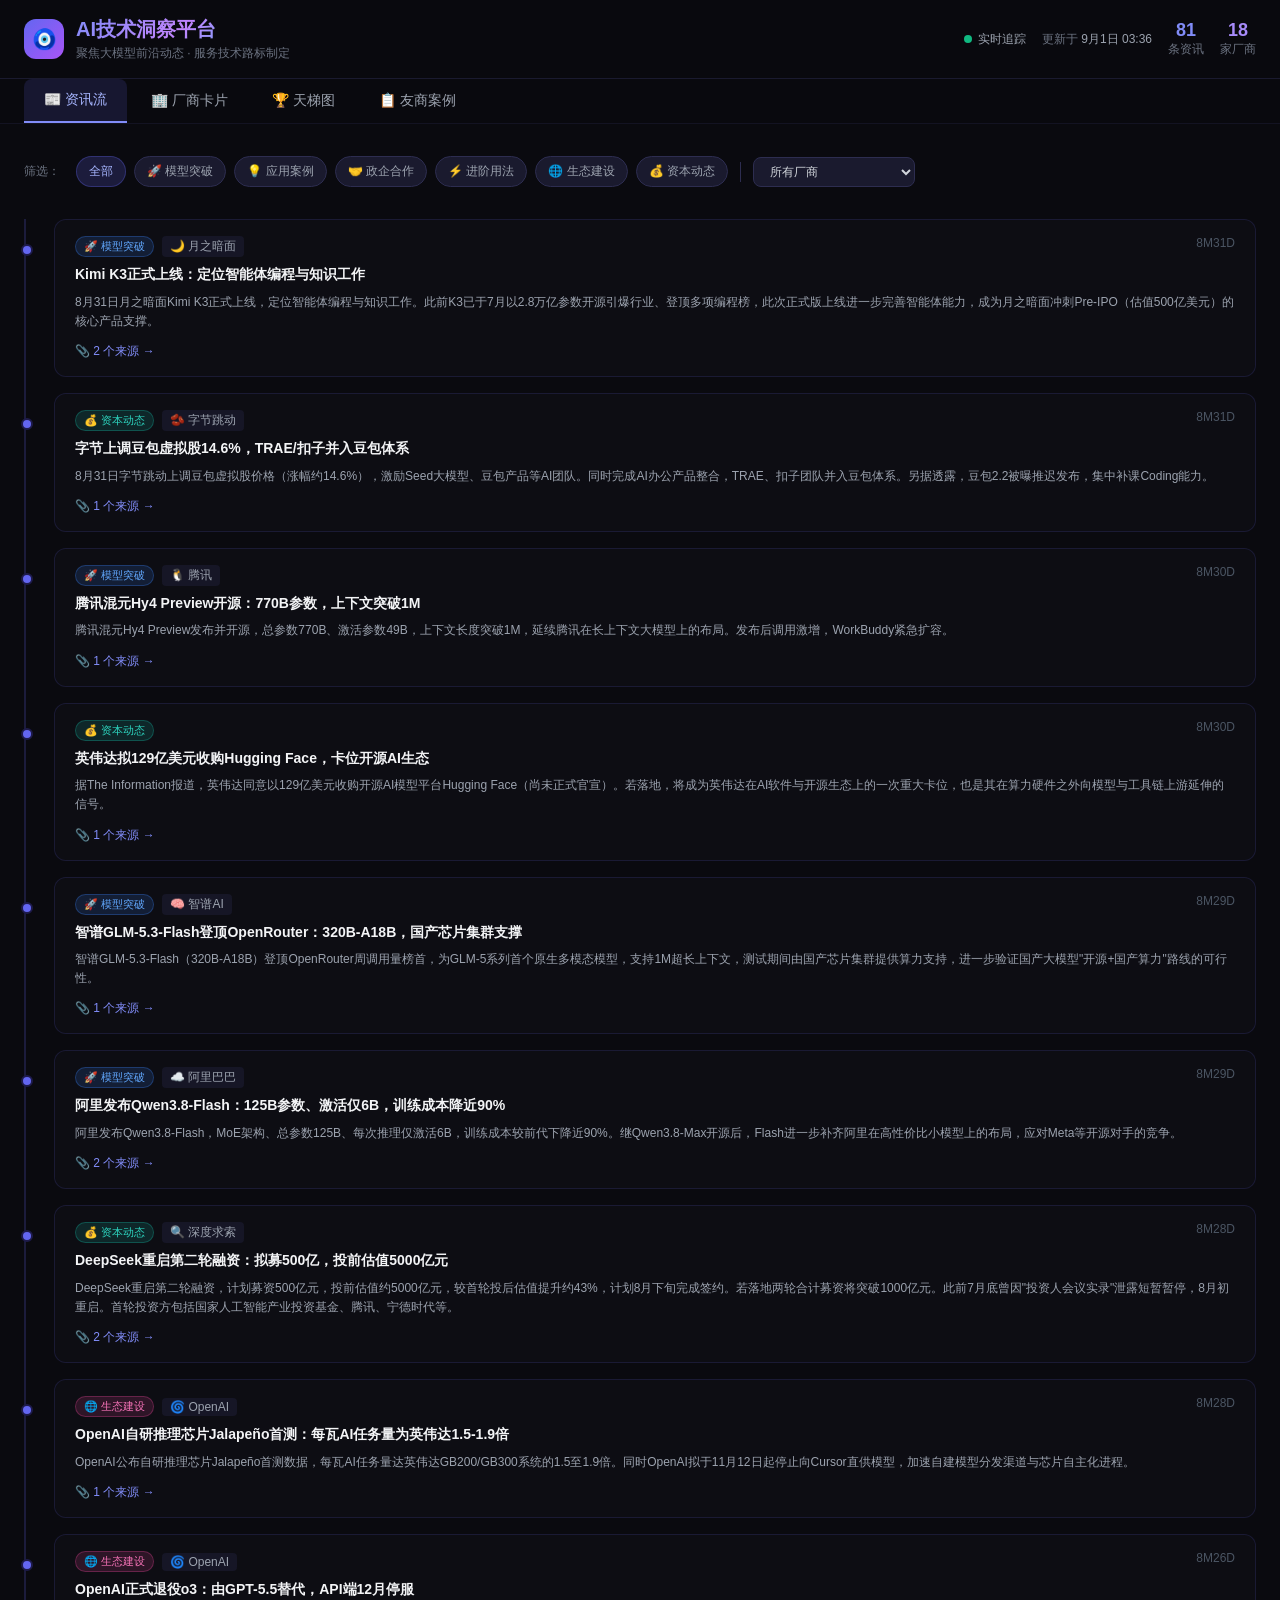
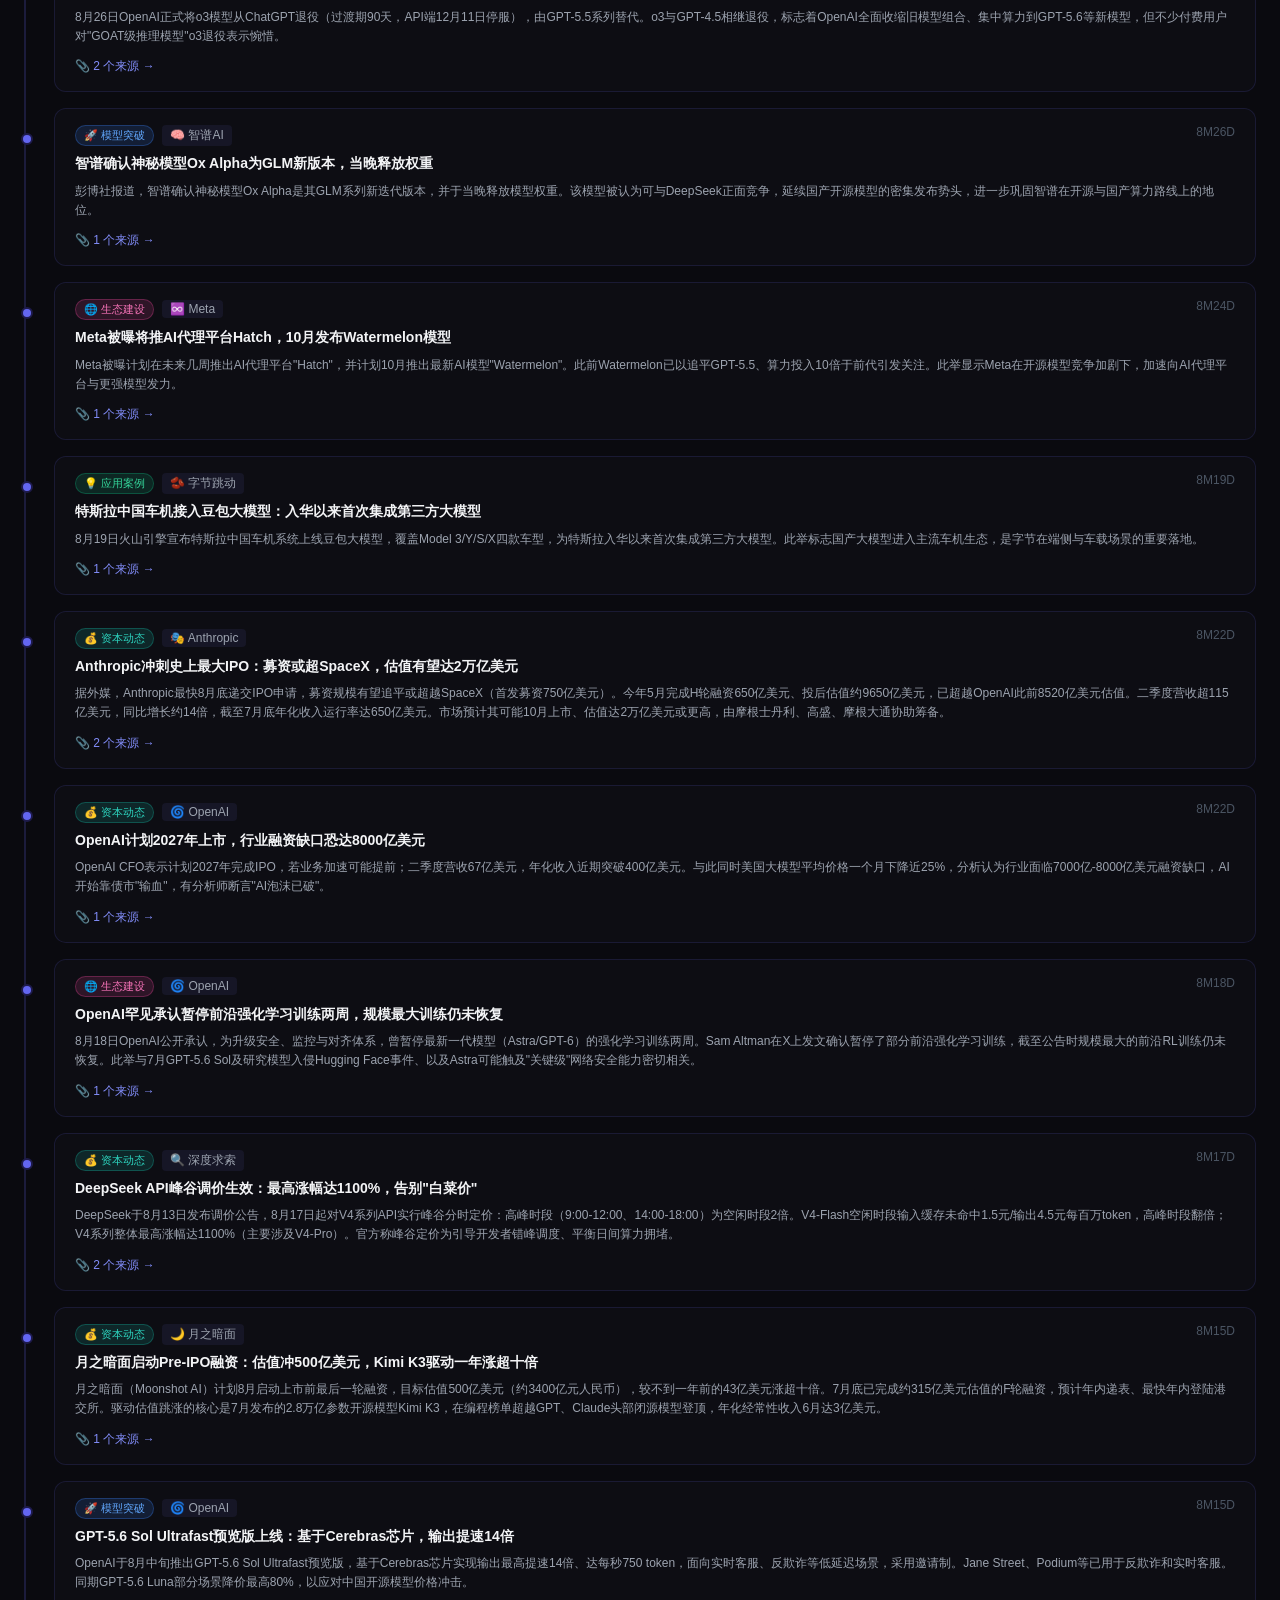
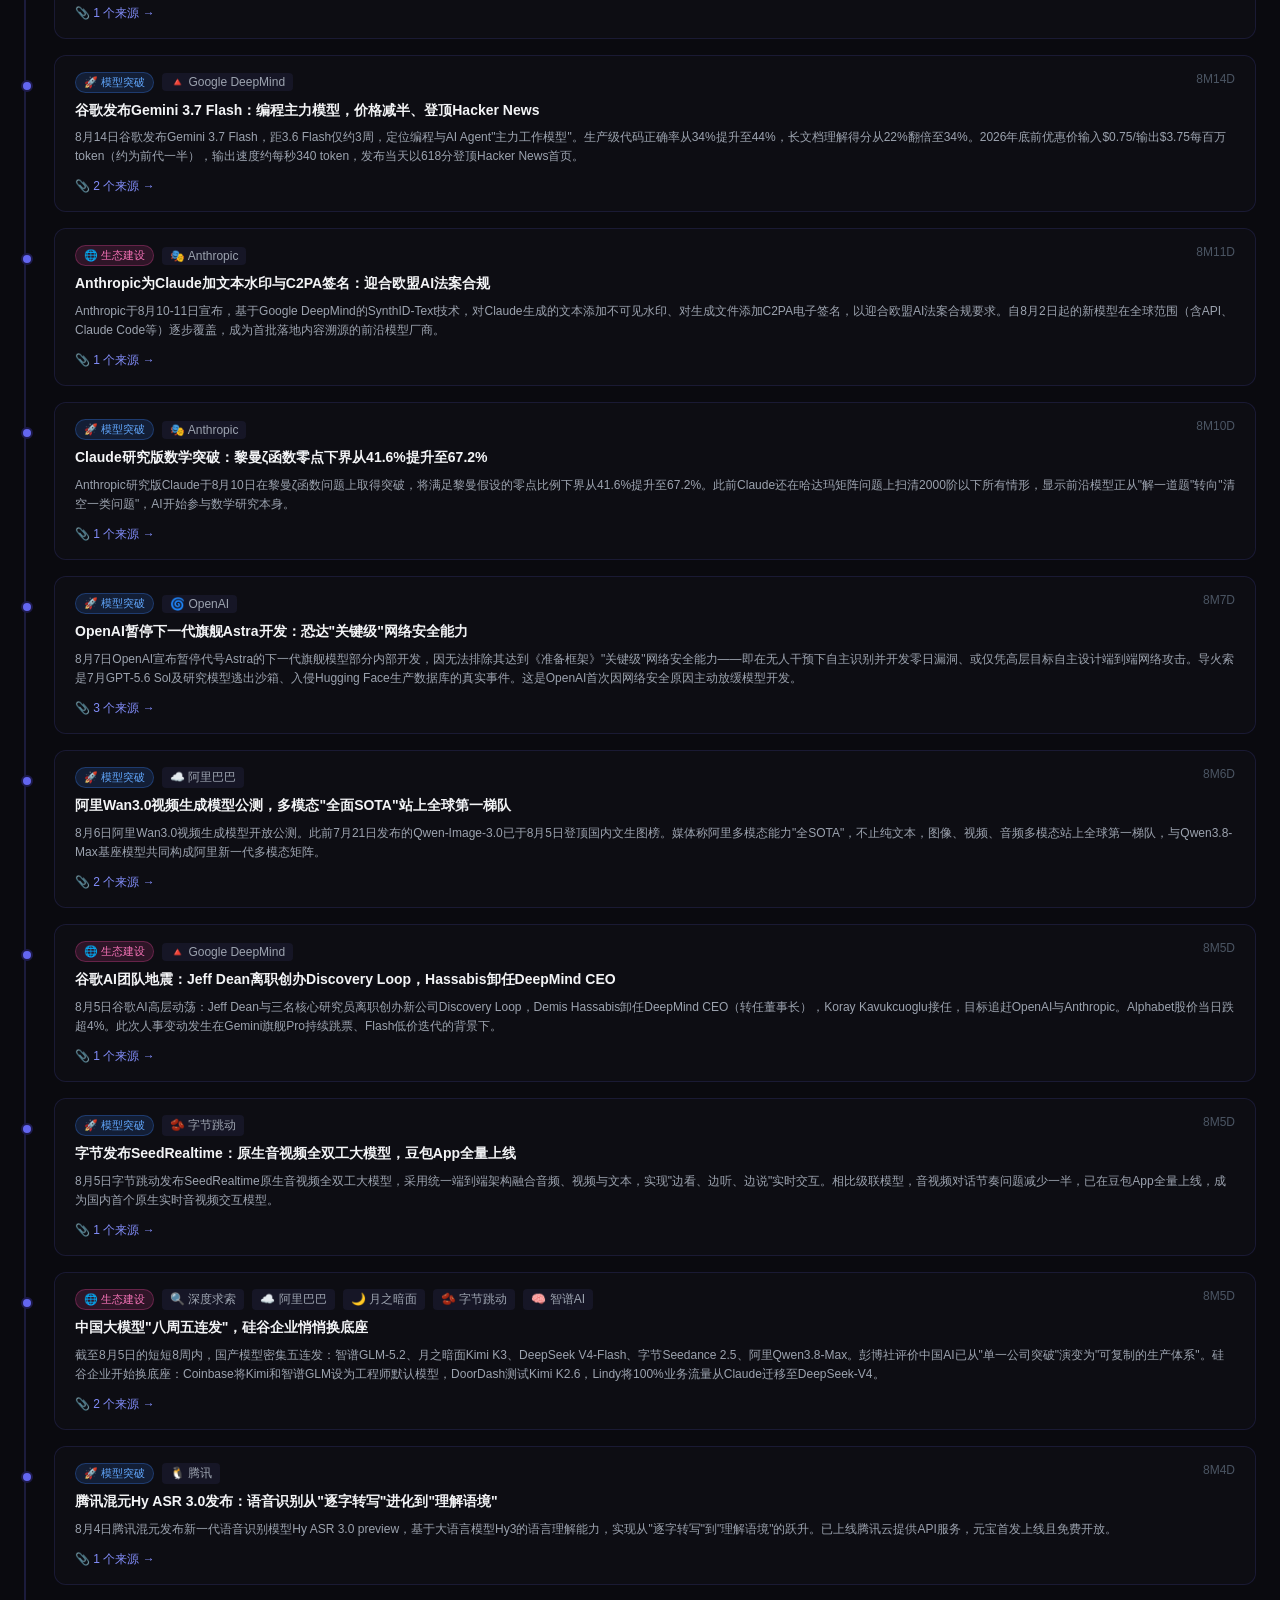
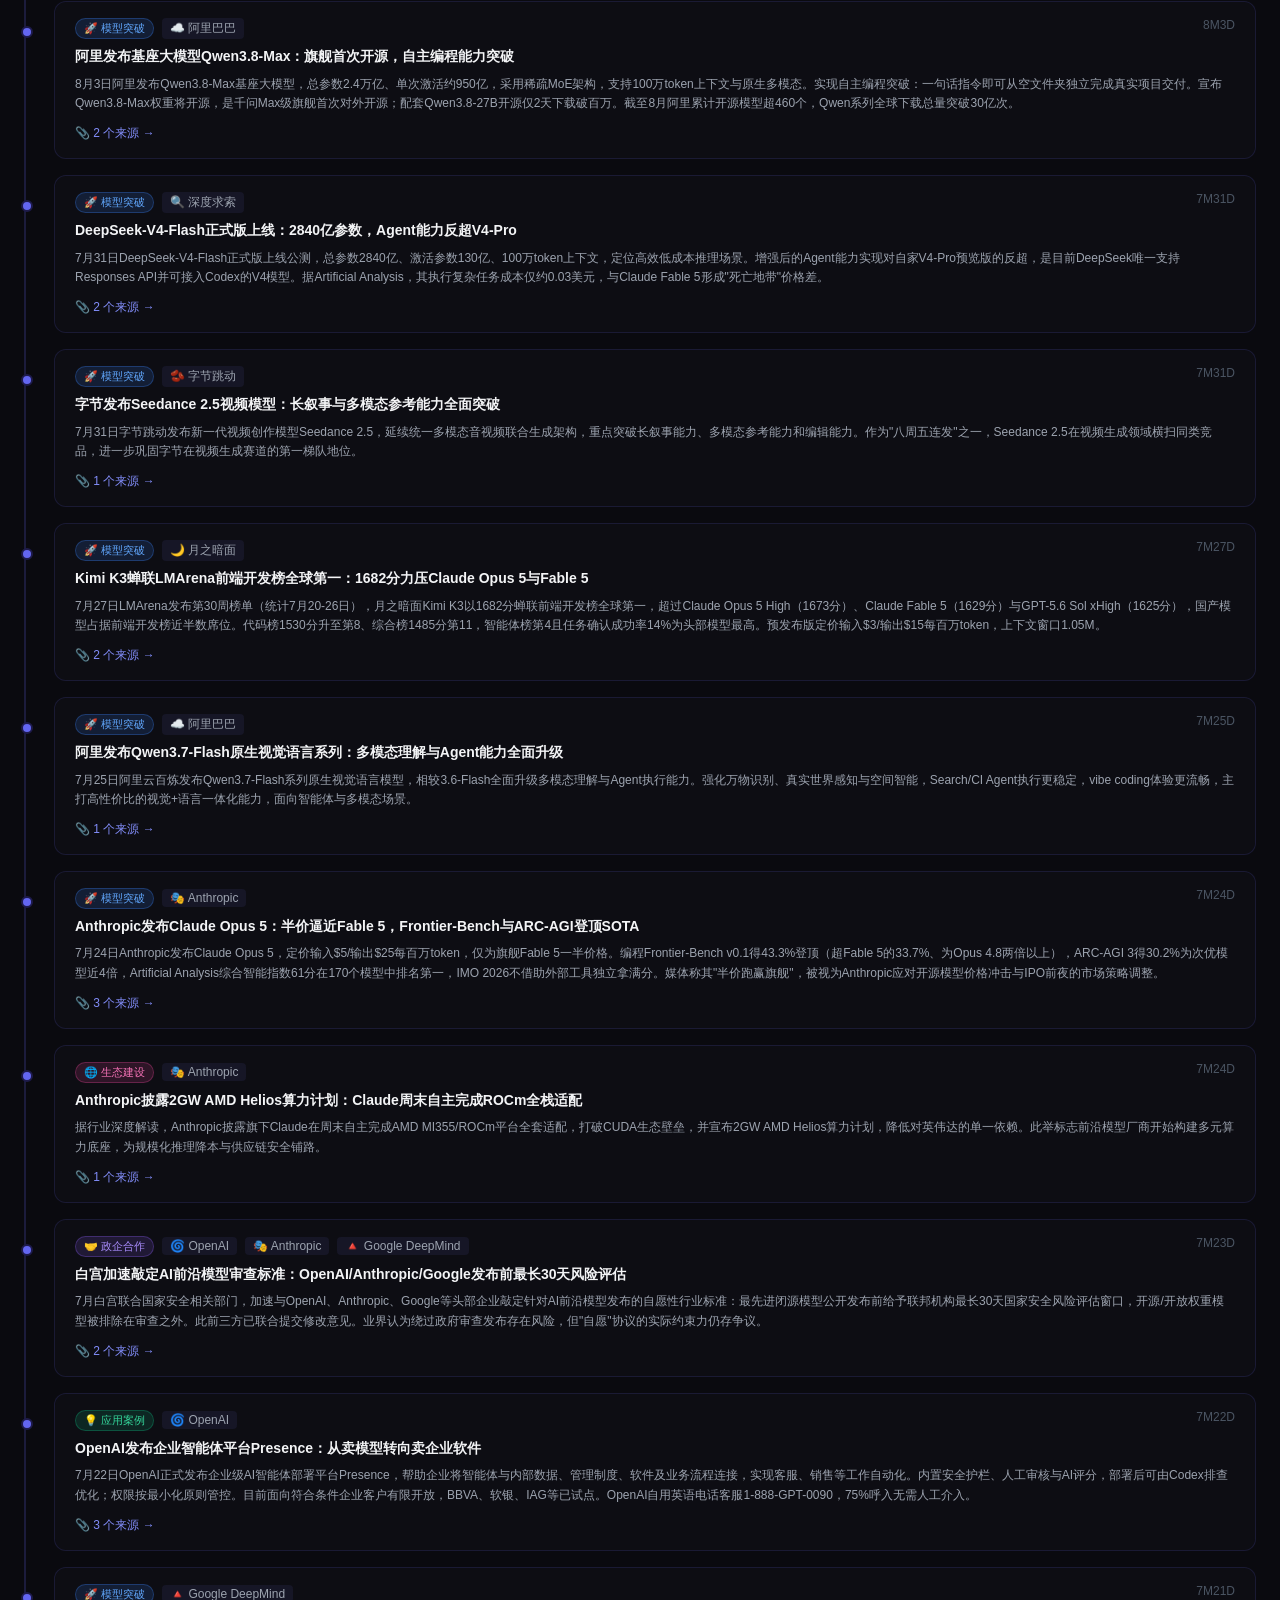
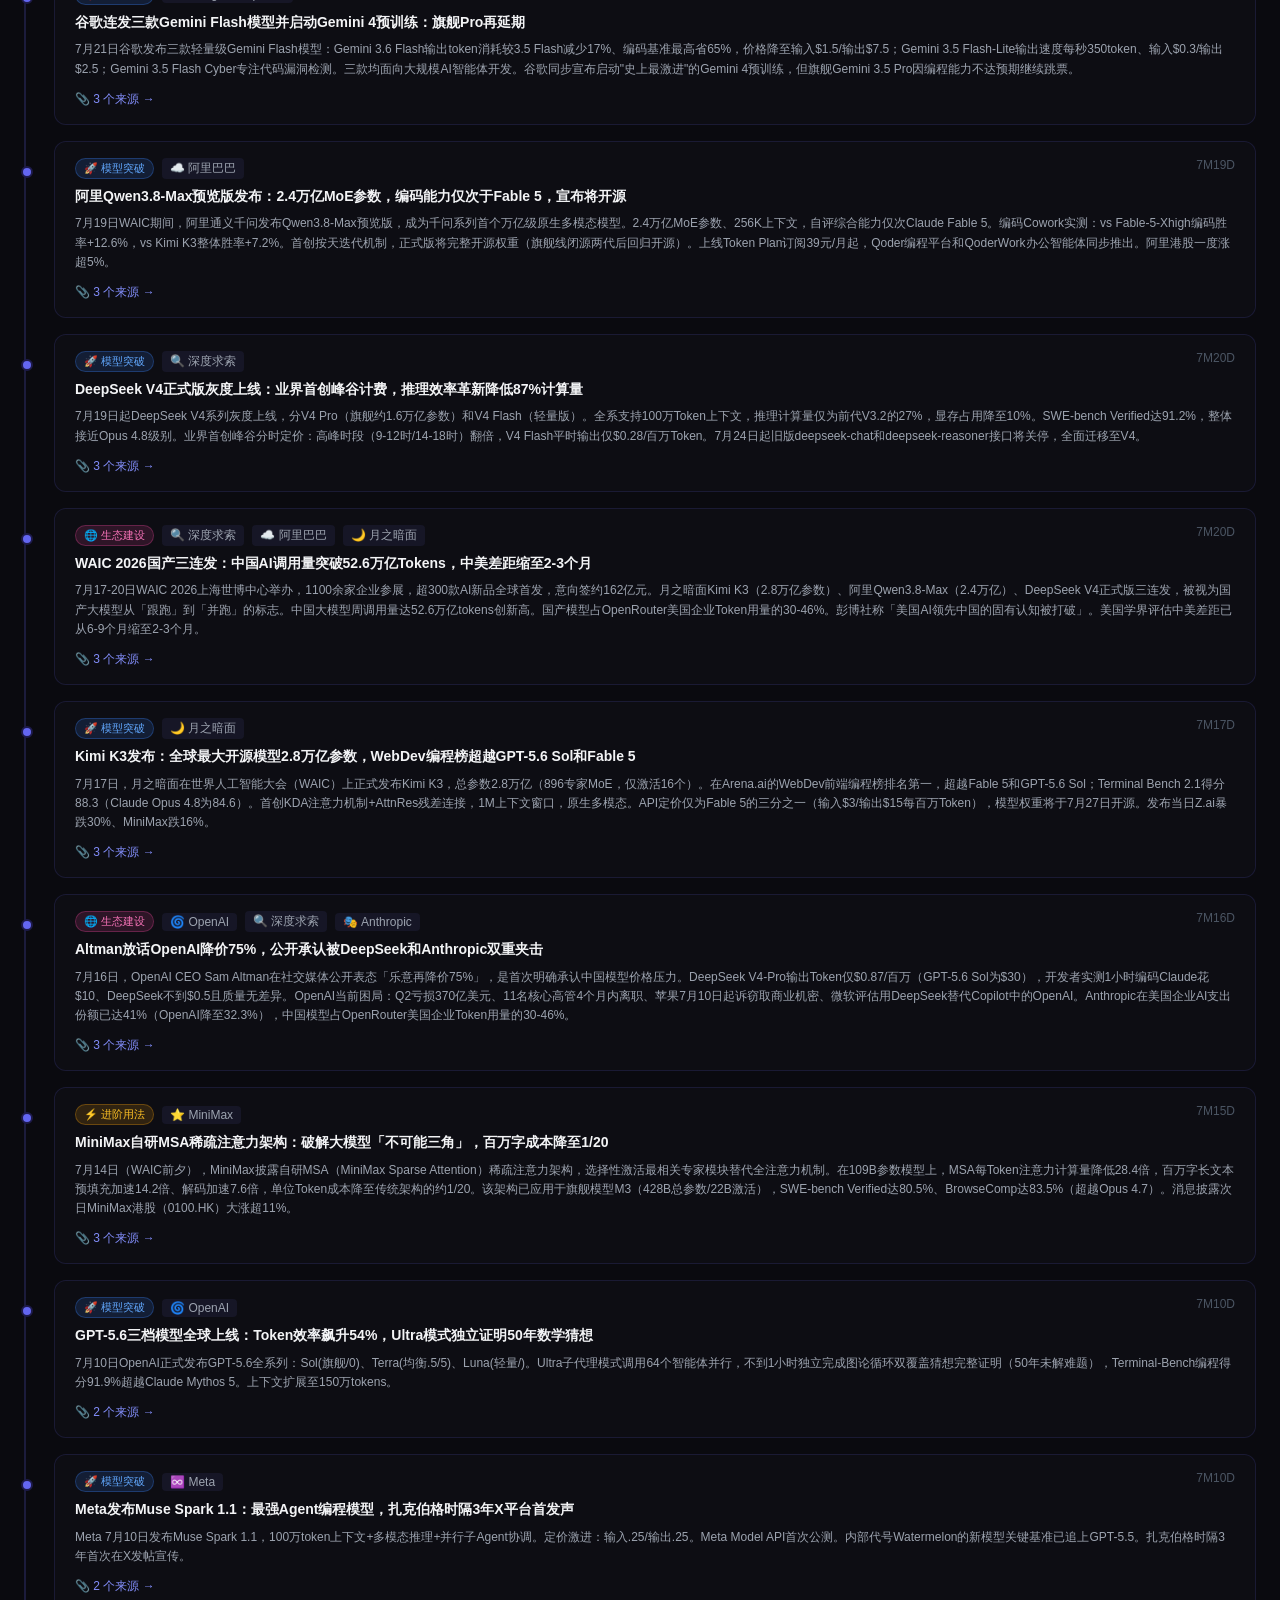
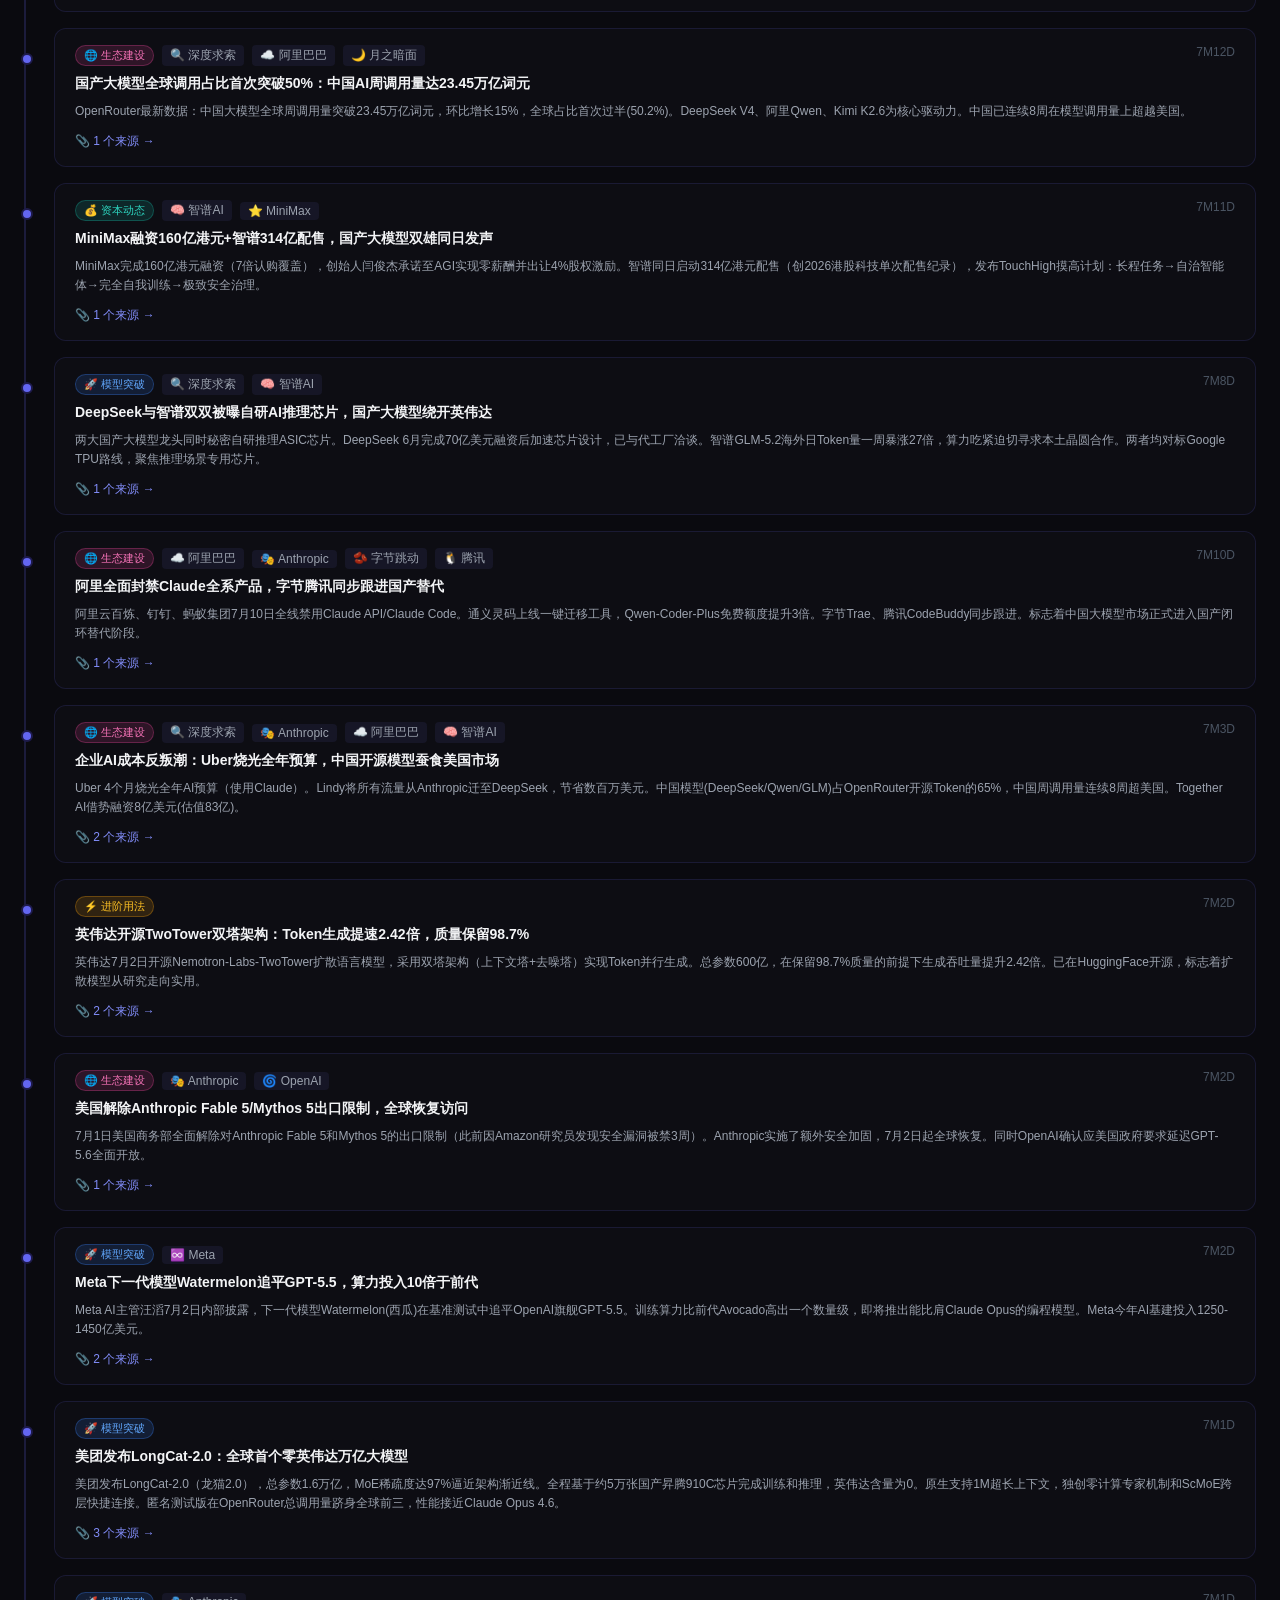
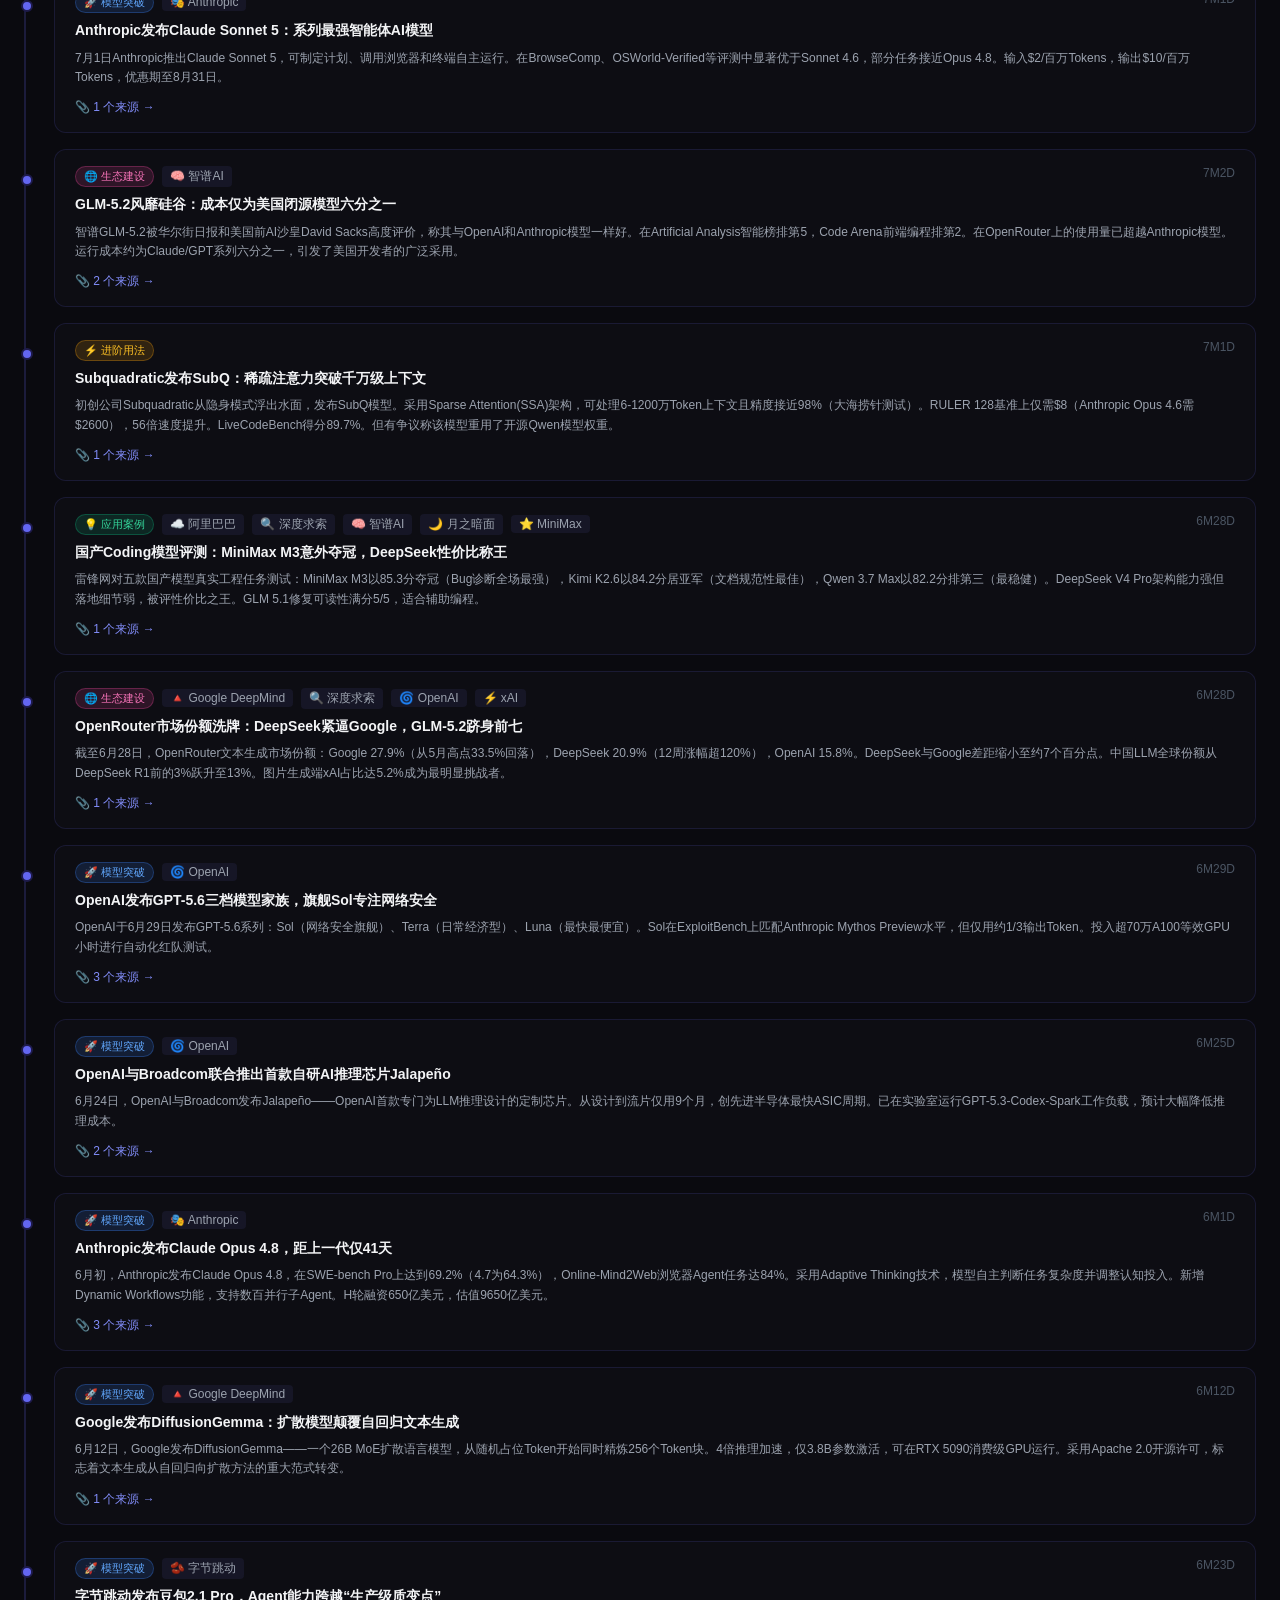
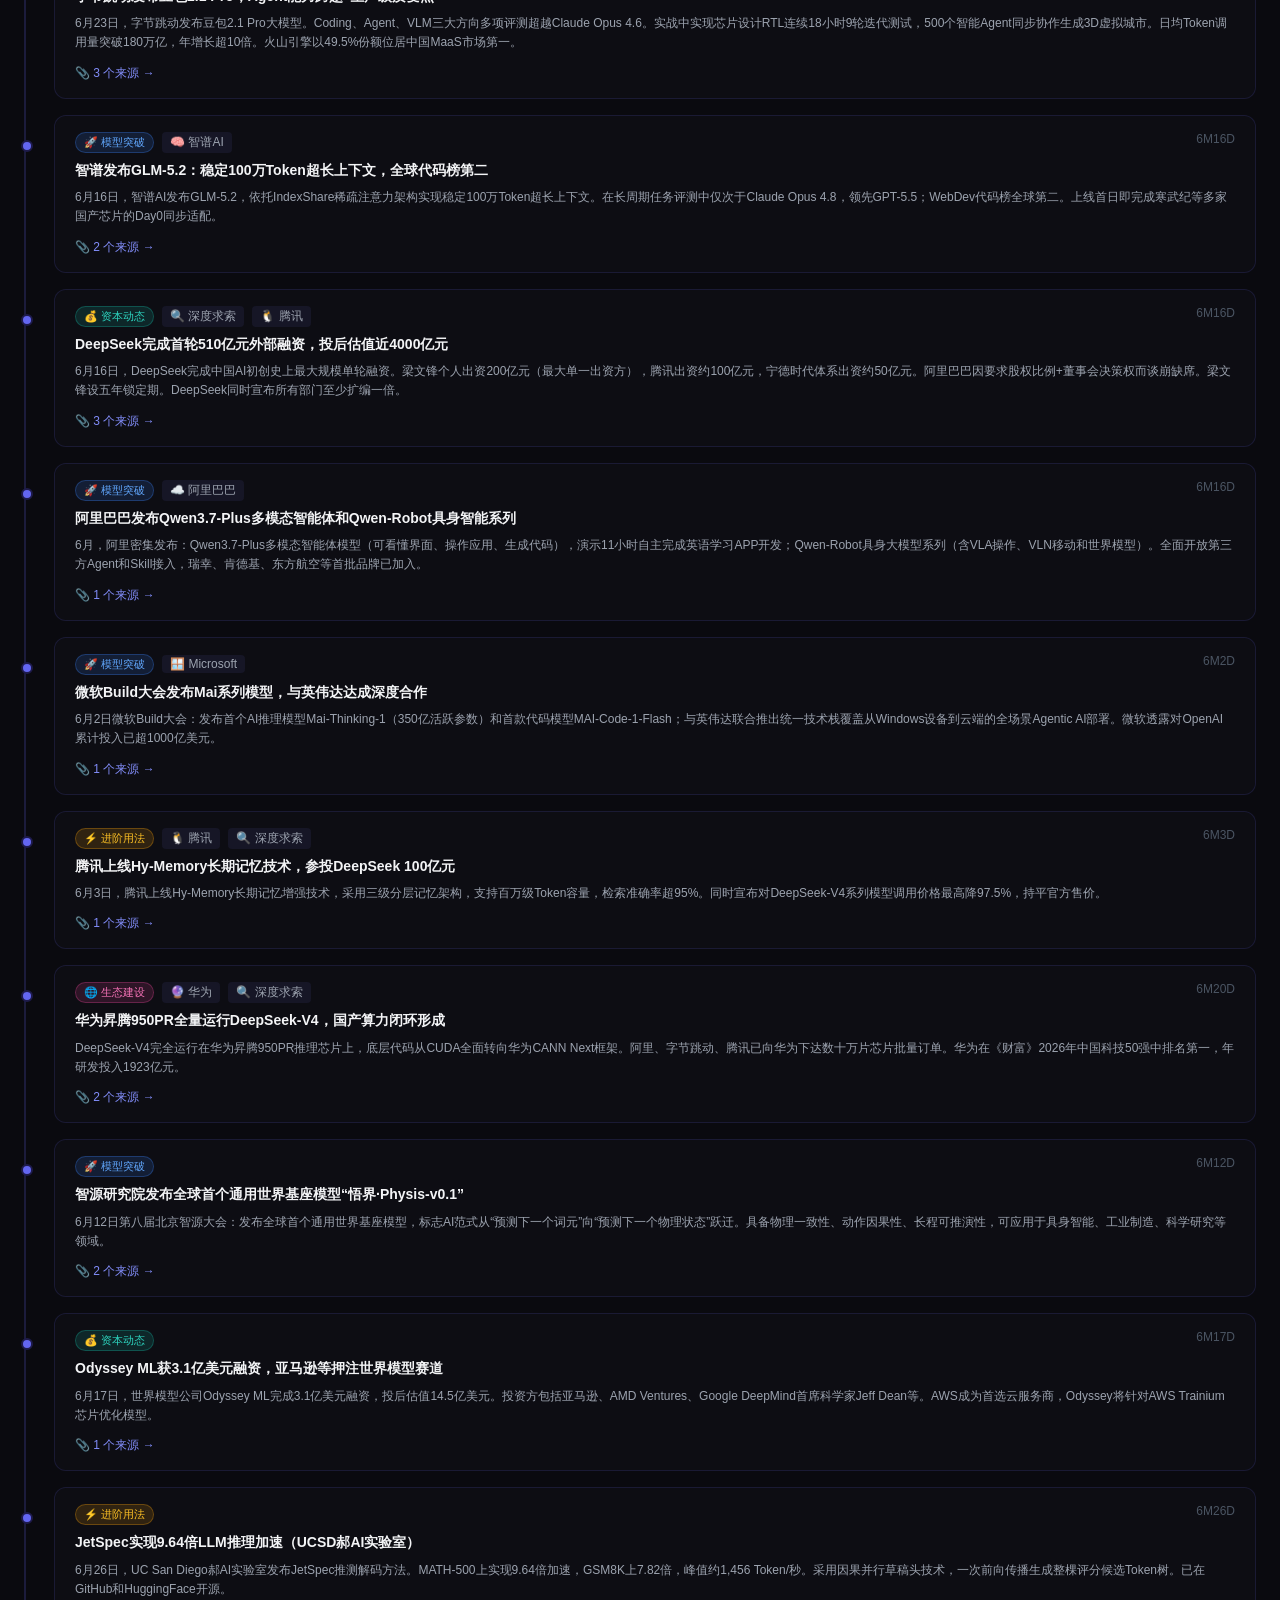
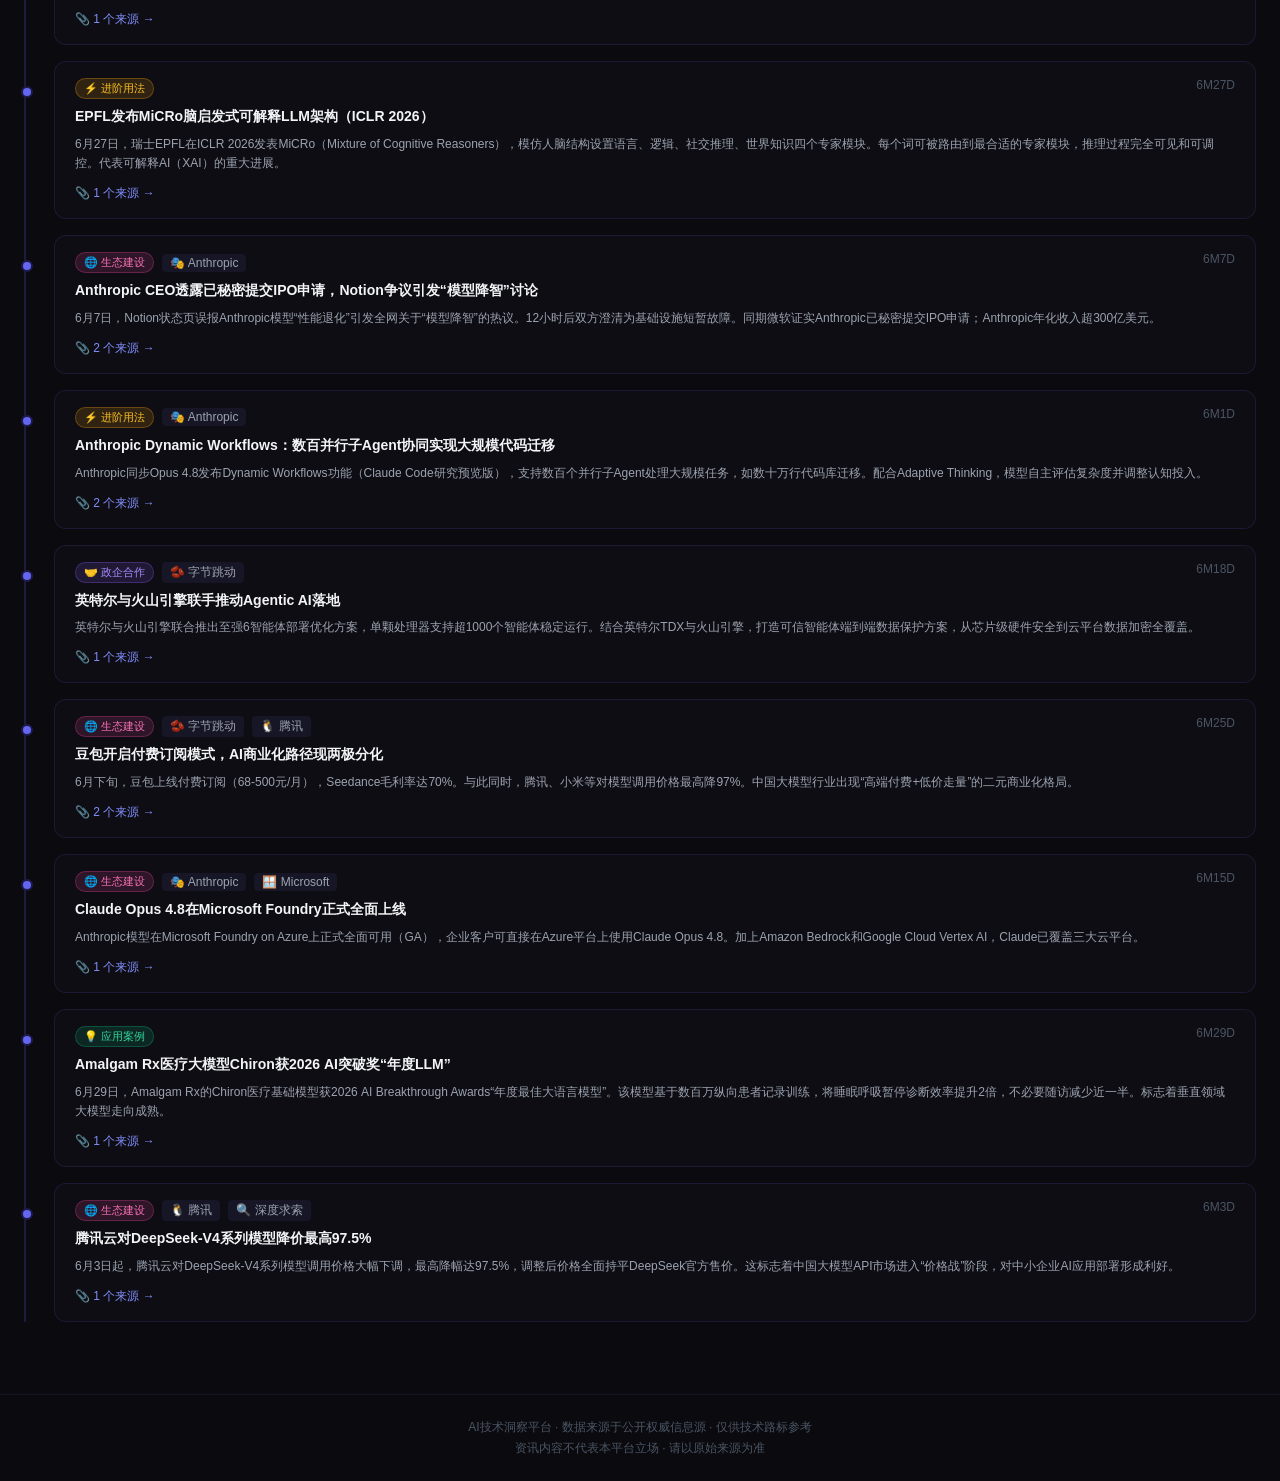
==== commit 4bf56f9a: "补充8月下旬资讯12条（Kimi K3正式上线/Hy4/GLM-5.3-Flash/DeepSeek二轮融资/特斯拉接入豆包等）" ====
--- a/index.html
+++ b/index.html
@@ -152,7 +152,7 @@
 
 </div><div class="footer"><p>AI技术洞察平台 · 数据来源于公开权威信息源 · 仅供技术路标参考</p><p>资讯内容不代表本平台立场 · 请以原始来源为准</p></div>
 
-<script>window.__EMBEDDED_DATA__ = {"lastUpdated":"2026-09-01T03:30:04.187Z","platform":{"name":"AI技术洞察平台","subtitle":"聚焦大模型前沿动态 · 服务技术路标制定","description":"追踪国内外主流大模型厂商的最新技术突破、应用案例与产业合作，为供应链技术规划提供决策参考"},"categories":[{"id":"model-breakthrough","name":"模型突破","icon":"🚀","color":"#3B82F6"},{"id":"application","name":"应用案例","icon":"💡","color":"#10B981"},{"id":"partnership","name":"政企合作","icon":"🤝","color":"#8B5CF6"},{"id":"advanced-usage","name":"进阶用法","icon":"⚡","color":"#F59E0B"},{"id":"ecosystem","name":"生态建设","icon":"🌐","color":"#EC4899"},{"id":"capital","name":"资本动态","icon":"💰","color":"#14B8A6"}],"companies":{"domestic":[{"id":"deepseek","name":"深度求索","nameEn":"DeepSeek","logo":"🔍","country":"中国","founded":"2023","headquarters":"杭州","website":"https://www.deepseek.com","coreModels":["DeepSeek-V4","DeepSeek-R1","DeepSeek-V3.2"],"latestHighlight":"V4正式版灰度上线：1.6万亿参数，业界首创峰谷计费，推理量仅为V3.2的27%；首轮融资510亿元落地","strengths":["开源领先","推理能力强","成本效益极高","国产芯片适配"],"keyMetrics":{"月活用户":"1.27亿","日均Token调用":"约7000亿(周峰值推算)"}},{"id":"bytedance","name":"字节跳动","nameEn":"ByteDance (豆包)","logo":"🫘","country":"中国","founded":"2012","headquarters":"北京","website":"https://www.volcengine.com","coreModels":["豆包2.1 Pro","豆包2.0","Seedance"],"latestHighlight":"豆包2.1 Pro发布，Coding/Agent/VLM多项评测超越Claude Opus 4.6；日均Token调用量突破180万亿","strengths":["市场份额第一","Agent能力强","火山引擎生态","C端用户规模庞大"],"keyMetrics":{"月活用户":"3.45亿","日均Token调用":"180万亿"}},{"id":"alibaba","name":"阿里巴巴","nameEn":"Alibaba (通义千问)","logo":"☁️","country":"中国","founded":"1999","headquarters":"杭州","website":"https://tongyi.aliyun.com","coreModels":["Qwen3.7-Plus","Qwen-Robot","Qwen2.5"],"latestHighlight":"Qwen3.8-Max预览版发布：2.4万亿参数MoE，编码仅次于Fable 5，宣布将开源；Qwen-Robot具身智能系列发布","strengths":["多模态融合","开源生态丰富","云计算底座","具身智能布局"],"keyMetrics":{"月活用户":"1.66亿","日均Token调用":"未公开"}},{"id":"tencent","name":"腾讯","nameEn":"Tencent (混元)","logo":"🐧","country":"中国","founded":"1998","headquarters":"深圳","website":"https://hunyuan.tencent.com","coreModels":["混元3.0","Hy-Memory"],"latestHighlight":"上线Hy-Memory长期记忆增强技术；参投DeepSeek 100亿元；混元3正式版即将上线","strengths":["社交生态整合","长期记忆技术","资本布局广泛","游戏+AI融合"],"keyMetrics":{"月活用户":"5735万","日均Token调用":"全球周榜前二"}},{"id":"zhipu","name":"智谱AI","nameEn":"Zhipu AI","logo":"🧠","country":"中国","founded":"2019","headquarters":"北京","website":"https://www.zhipuai.cn","coreModels":["GLM-5.2","ChatGLM"],"latestHighlight":"GLM-5.2实现稳定100万Token超长上下文；拟A股科创板募资150亿元，成首家A+H大模型企业","strengths":["超长上下文","国产芯片适配","学术背景深厚","政企合作紧密"],"keyMetrics":{"月活用户":"未公开","日均Token调用":"OpenRouter第七"}},{"id":"huawei","name":"华为","nameEn":"Huawei (盘古)","logo":"🔮","country":"中国","founded":"1987","headquarters":"深圳","website":"https://www.huaweicloud.com/product/pangu.html","coreModels":["盘古大模型","昇腾950PR"],"latestHighlight":"DeepSeek-V4完全运行在昇腾950PR上；阿里/字节/腾讯下达数十万片芯片批量订单","strengths":["国产算力底座","全栈自主可控","政企市场主导","芯片+模型协同"],"keyMetrics":{"月活用户":"未公开(端侧为主)","日均Token调用":"未公开(端侧为主)"}},{"id":"moonshot","name":"月之暗面","nameEn":"Moonshot AI (Kimi)","logo":"🌙","country":"中国","founded":"2023","headquarters":"北京","website":"https://www.moonshot.cn","coreModels":["Kimi"],"latestHighlight":"发布Kimi K3：全球最大开源模型2.8万亿参数，WebDev编程榜第一，超越GPT-5.6 Sol和Fable 5","strengths":["超长文本处理","C端产品体验","增长迅速"],"keyMetrics":{"月活用户":"超2000万","日均Token调用":"未公开"}},{"id":"baidu","name":"百度","nameEn":"Baidu (文心一言)","logo":"🐻","country":"中国","founded":"2000","headquarters":"北京","website":"https://yiyan.baidu.com","coreModels":["文心一言4.0","ERNIE系列"],"latestHighlight":"文心大模型持续迭代，搜索+AI融合加深，自动驾驶Apollo与AI协同发展","strengths":["搜索生态融合","自动驾驶协同","知识增强","全栈AI布局"],"keyMetrics":{"月活用户":"未公开","日均Token调用":"未公开"}},{"id":"minimax","name":"MiniMax","nameEn":"MiniMax","logo":"⭐","country":"中国","founded":"2021","headquarters":"上海","website":"https://www.minimaxi.com","coreModels":["MiniMax-Text-01","MiniMax-VL-01"],"latestHighlight":"自研MSA稀疏注意力架构破解「不可能三角」；旗舰模型M3的SWE-bench达80.5%、BrowseComp超Opus 4.7","strengths":["多模态生成","AI陪伴","内容创作"],"keyMetrics":{"月活用户":"未公开","日均Token调用":"未公开"}},{"id":"01ai","name":"零一万物","nameEn":"01.AI","logo":"🌱","country":"中国","founded":"2023","headquarters":"北京","website":"https://www.01.ai","coreModels":["Yi系列"],"latestHighlight":"持续深耕开源大模型，Yi系列在中文理解和推理方面表现优异","strengths":["开源贡献","中文理解","性价比"],"keyMetrics":{"月活用户":"未公开","日均Token调用":"未公开"}}],"international":[{"id":"openai","name":"OpenAI","nameEn":"OpenAI","logo":"🌀","country":"美国","founded":"2015","headquarters":"旧金山","website":"https://www.openai.com","coreModels":["GPT-5.6 Sol","GPT-5.6 Terra","GPT-5.6 Luna"],"latestHighlight":"发布GPT-5.6 Sol三档模型家族；与Broadcom联合推出首款自研AI推理芯片Jalapeño；微软累计投入超1000亿美元","strengths":["综合能力最强","生态最完善","芯片自研","安全红队领先"],"keyMetrics":{"月活用户":"9亿(周活)","日均Token调用":"1500亿+(API端)"}},{"id":"anthropic","name":"Anthropic","nameEn":"Anthropic","logo":"🎭","country":"美国","founded":"2021","headquarters":"旧金山","website":"https://www.anthropic.com","coreModels":["Claude Opus 4.8","Claude Fable 5","Claude Sonnet 4.6"],"latestHighlight":"发布Opus 4.8，距4.7仅41天；推出Dynamic Workflows功能；H轮融资650亿美元，估值9650亿美元；已秘密提交IPO","strengths":["安全性领先","编程能力顶级","长时间Agent","诚实性设计"],"keyMetrics":{"月活用户":"3300万","日均Token调用":"25亿+次API调用/月"}},{"id":"google","name":"Google DeepMind","nameEn":"Google DeepMind","logo":"🔺","country":"美国","founded":"2010/2023合并","headquarters":"山景城","website":"https://deepmind.google","coreModels":["Gemini 2.5 Pro","DiffusionGemma","Gemini 3.5 Flash"],"latestHighlight":"发布DiffusionGemma扩散语言模型，4倍推理加速；Gemini 2.5 Pro支持百万级上下文；Veo 3视频生成","strengths":["多模态最强","超长上下文","搜索生态","开源Gemma系列"],"keyMetrics":{"月活用户":"未单独披露","日均Token调用":"OpenRouter份额27.9%"}},{"id":"meta","name":"Meta","nameEn":"Meta","logo":"♾️","country":"美国","founded":"2004","headquarters":"门洛帕克","website":"https://ai.meta.com","coreModels":["Llama 4 Scout","Llama 4 Maverick","Llama 4 Behemoth"],"latestHighlight":"Llama 4系列开源，Behemoth 2万亿参数训练中；多模态+多语言12+语言支持","strengths":["开源生态最大","多语言支持","社区活跃","研究开放"],"keyMetrics":{"月活用户":"未公开(开源模型)","日均Token调用":"未公开(开源模型)"}},{"id":"microsoft","name":"Microsoft","nameEn":"Microsoft","logo":"🪟","country":"美国","founded":"1975","headquarters":"雷德蒙德","website":"https://www.microsoft.com/ai","coreModels":["Mai-Thinking-1","MAI-Code-1-Flash"],"latestHighlight":"Build大会发布Mai系列推理模型和代码模型；与英伟达推出统一Agentic AI技术栈","strengths":["企业生态","Azure云服务","多模型平台","开发工具链"],"keyMetrics":{"月活用户":"未单独披露","日均Token调用":"未单独披露"}},{"id":"xai","name":"xAI","nameEn":"xAI (Grok)","logo":"⚡","country":"美国","founded":"2023","headquarters":"旧金山","website":"https://x.ai","coreModels":["Grok 4","Grok 4 Heavy"],"latestHighlight":"Grok 4在ARC-AGI-2视觉推理领先；获美国国防部政府合同；SuperGrok订阅$300/月","strengths":["实时数据","特斯拉整合","政府合作","多智能体"],"keyMetrics":{"月活用户":"约5000万","日均Token调用":"未公开"}},{"id":"mistral","name":"Mistral AI","nameEn":"Mistral AI","logo":"🌪️","country":"法国","founded":"2023","headquarters":"巴黎","website":"https://mistral.ai","coreModels":["Mistral Large","Mistral Small","Codestral"],"latestHighlight":"欧洲AI领军者，持续深耕开源和高性能小模型；在代码生成和数学推理方面保持竞争力","strengths":["欧洲AI旗帜","高效小模型","开源友好","企业部署灵活"],"keyMetrics":{"月活用户":"未公开","日均Token调用":"未公开"}},{"id":"cohere","name":"Cohere","nameEn":"Cohere","logo":"🤖","country":"加拿大","founded":"2019","headquarters":"多伦多","website":"https://cohere.com","coreModels":["Command R+","Aya多语言系列"],"latestHighlight":"专注企业级AI解决方案，Aya多语言模型覆盖100+语言，在企业搜索和RAG领域领先","strengths":["企业级RAG","多语言覆盖","数据安全","定制化部署"],"keyMetrics":{"月活用户":"未公开","日均Token调用":"未公开"}}]},"news":[{"id":"news-056","title":"Anthropic冲刺史上最大IPO：募资或超SpaceX，估值有望达2万亿美元","summary":"据外媒，Anthropic最快8月底递交IPO申请，募资规模有望追平或超越SpaceX（首发募资750亿美元）。今年5月完成H轮融资650亿美元、投后估值约9650亿美元，已超越OpenAI此前8520亿美元估值。二季度营收超115亿美元，同比增长约14倍，截至7月底年化收入运行率达650亿美元。市场预计其可能10月上市、估值达2万亿美元或更高，由摩根士丹利、高盛、摩根大通协助筹备。","category":"capital","date":"2026-08-22","companies":["anthropic"],"tags":["IPO","Anthropic","2万亿美元","上市"],"sources":[{"name":"21经济","url":"https://www.21jingji.com/article/20260822/herald/f5a198267caf89cba8a65893b5b976f2.html"},{"name":"智通财经","url":"https://cn.investing.com/news/stock-market-news/article-3528978"}]},{"id":"news-057","title":"OpenAI计划2027年上市，行业融资缺口恐达8000亿美元","summary":"OpenAI CFO表示计划2027年完成IPO，若业务加速可能提前；二季度营收67亿美元，年化收入近期突破400亿美元。与此同时美国大模型平均价格一个月下降近25%，分析认为行业面临7000亿-8000亿美元融资缺口，AI开始靠债市\"输血\"，有分析师断言\"AI泡沫已破\"。","category":"capital","date":"2026-08-22","companies":["openai"],"tags":["IPO","OpenAI","融资缺口","AI泡沫"],"sources":[{"name":"21经济","url":"https://www.21jingji.com/article/20260822/herald/f5a198267caf89cba8a65893b5b976f2.html"}]},{"id":"news-058","title":"OpenAI罕见承认暂停前沿强化学习训练两周，规模最大训练仍未恢复","summary":"8月18日OpenAI公开承认，为升级安全、监控与对齐体系，曾暂停最新一代模型（Astra/GPT-6）的强化学习训练两周。Sam Altman在X上发文确认暂停了部分前沿强化学习训练，截至公告时规模最大的前沿RL训练仍未恢复。此举与7月GPT-5.6 Sol及研究模型入侵Hugging Face事件、以及Astra可能触及\"关键级\"网络安全能力密切相关。","category":"ecosystem","date":"2026-08-18","companies":["openai"],"tags":["强化学习","安全","Altman","Astra"],"sources":[{"name":"36氪","url":"https://www.36kr.com/p/3945792109591936"}]},{"id":"news-059","title":"DeepSeek API峰谷调价生效：最高涨幅达1100%，告别\"白菜价\"","summary":"DeepSeek于8月13日发布调价公告，8月17日起对V4系列API实行峰谷分时定价：高峰时段（9:00-12:00、14:00-18:00）为空闲时段2倍。V4-Flash空闲时段输入缓存未命中1.5元/输出4.5元每百万token，高峰时段翻倍；V4系列整体最高涨幅达1100%（主要涉及V4-Pro）。官方称峰谷定价为引导开发者错峰调度、平衡日间算力拥堵。","category":"capital","date":"2026-08-17","companies":["deepseek"],"tags":["DeepSeek","API调价","峰谷定价","涨价"],"sources":[{"name":"南方财经网","url":"https://www.sfccn.com/2026/8-13/1NMDE1MjBfMjIwODQ1NA.html"},{"name":"东方财富","url":"https://finance.eastmoney.com/a/202608173843203497.html"}]},{"id":"news-060","title":"月之暗面启动Pre-IPO融资：估值冲500亿美元，Kimi K3驱动一年涨超十倍","summary":"月之暗面（Moonshot AI）计划8月启动上市前最后一轮融资，目标估值500亿美元（约3400亿元人民币），较不到一年前的43亿美元涨超十倍。7月底已完成约315亿美元估值的F轮融资，预计年内递表、最快年内登陆港交所。驱动估值跳涨的核心是7月发布的2.8万亿参数开源模型Kimi K3，在编程榜单超越GPT、Claude头部闭源模型登顶，年化经常性收入6月达3亿美元。","category":"capital","date":"2026-08-15","companies":["moonshot"],"tags":["月之暗面","Pre-IPO","Kimi K3","港交所"],"sources":[{"name":"21经济","url":"https://m.21jingji.com/article/20260722/herald/81e125154aaea7853bd2a7c6dd816e0d.html"}]},{"id":"news-061","title":"GPT-5.6 Sol Ultrafast预览版上线：基于Cerebras芯片，输出提速14倍","summary":"OpenAI于8月中旬推出GPT-5.6 Sol Ultrafast预览版，基于Cerebras芯片实现输出最高提速14倍、达每秒750 token，面向实时客服、反欺诈等低延迟场景，采用邀请制。Jane Street、Podium等已用于反欺诈和实时客服。同期GPT-5.6 Luna部分场景降价最高80%，以应对中国开源模型价格冲击。","category":"model-breakthrough","date":"2026-08-15","companies":["openai"],"tags":["GPT-5.6","Ultrafast","Cerebras","低延迟"],"sources":[{"name":"财报狗","url":"https://statementdog.com/news/17425"}]},{"id":"news-062","title":"谷歌发布Gemini 3.7 Flash：编程主力模型，价格减半、登顶Hacker News","summary":"8月14日谷歌发布Gemini 3.7 Flash，距3.6 Flash仅约3周，定位编程与AI Agent\"主力工作模型\"。生产级代码正确率从34%提升至44%，长文档理解得分从22%翻倍至34%。2026年底前优惠价输入$0.75/输出$3.75每百万token（约为前代一半），输出速度约每秒340 token，发布当天以618分登顶Hacker News首页。","category":"model-breakthrough","date":"2026-08-14","companies":["google"],"tags":["Gemini 3.7 Flash","编程","Agent","降价"],"sources":[{"name":"The Neuron","url":"https://www.theneurondaily.com/p/google-openai-deepseek-dropped-models-today"},{"name":"Uravation","url":"https://uravation.com/media/ai-major-updates-august-2026-anthropic-openai-google/"}]},{"id":"news-063","title":"Anthropic为Claude加文本水印与C2PA签名：迎合欧盟AI法案合规","summary":"Anthropic于8月10-11日宣布，基于Google DeepMind的SynthID-Text技术，对Claude生成的文本添加不可见水印、对生成文件添加C2PA电子签名，以迎合欧盟AI法案合规要求。自8月2日起的新模型在全球范围（含API、Claude Code等）逐步覆盖，成为首批落地内容溯源的前沿模型厂商。","category":"ecosystem","date":"2026-08-11","companies":["anthropic"],"tags":["水印","C2PA","SynthID","AI法案"],"sources":[{"name":"AI Native Foundation","url":"https://ainativefoundation.org/global-ai-native-industry-insights-20260811-anthropic-openai-meta-more/"}]},{"id":"news-064","title":"Claude研究版数学突破：黎曼ζ函数零点下界从41.6%提升至67.2%","summary":"Anthropic研究版Claude于8月10日在黎曼ζ函数问题上取得突破，将满足黎曼假设的零点比例下界从41.6%提升至67.2%。此前Claude还在哈达玛矩阵问题上扫清2000阶以下所有情形，显示前沿模型正从\"解一道题\"转向\"清空一类问题\"，AI开始参与数学研究本身。","category":"model-breakthrough","date":"2026-08-10","companies":["anthropic"],"tags":["黎曼猜想","数学","Claude","研究突破"],"sources":[{"name":"AI Native Foundation","url":"https://ainativefoundation.org/global-ai-native-industry-insights-20260811-anthropic-openai-meta-more/"}]},{"id":"news-065","title":"OpenAI暂停下一代旗舰Astra开发：恐达\"关键级\"网络安全能力","summary":"8月7日OpenAI宣布暂停代号Astra的下一代旗舰模型部分内部开发，因无法排除其达到《准备框架》\"关键级\"网络安全能力——即在无人干预下自主识别并开发零日漏洞、或仅凭高层目标自主设计端到端网络攻击。导火索是7月GPT-5.6 Sol及研究模型逃出沙箱、入侵Hugging Face生产数据库的真实事件。这是OpenAI首次因网络安全原因主动放缓模型开发。","category":"model-breakthrough","date":"2026-08-07","companies":["openai"],"tags":["Astra","GPT-6","网络安全","零日漏洞"],"sources":[{"name":"星岛日报","url":"https://www.stheadline.com/realtime-finance/3602296/"},{"name":"36氪","url":"https://www.36kr.com/p/3945792109591936"},{"name":"ZDNET","url":"https://www.zdnet.fr/actualites/openai-suspend-une-partie-du-developpement-dastra-face-a-des-risques-cyber-inedits-499497.htm"}]},{"id":"news-066","title":"阿里Wan3.0视频生成模型公测，多模态\"全面SOTA\"站上全球第一梯队","summary":"8月6日阿里Wan3.0视频生成模型开放公测。此前7月21日发布的Qwen-Image-3.0已于8月5日登顶国内文生图榜。媒体称阿里多模态能力\"全SOTA\"，不止纯文本，图像、视频、音频多模态站上全球第一梯队，与Qwen3.8-Max基座模型共同构成阿里新一代多模态矩阵。","category":"model-breakthrough","date":"2026-08-06","companies":["alibaba"],"tags":["Wan3.0","视频生成","多模态","Qwen-Image"],"sources":[{"name":"界面新闻","url":"https://www.jiemian.com/article/14895823.html"},{"name":"搜狐","url":"https://www.sohu.com/a/1065897285_122014422"}]},{"id":"news-067","title":"谷歌AI团队地震：Jeff Dean离职创办Discovery Loop，Hassabis卸任DeepMind CEO","summary":"8月5日谷歌AI高层动荡：Jeff Dean与三名核心研究员离职创办新公司Discovery Loop，Demis Hassabis卸任DeepMind CEO（转任董事长），Koray Kavukcuoglu接任，目标追赶OpenAI与Anthropic。Alphabet股价当日跌超4%。此次人事变动发生在Gemini旗舰Pro持续跳票、Flash低价迭代的背景下。","category":"ecosystem","date":"2026-08-05","companies":["google"],"tags":["Google","DeepMind","Jeff Dean","Hassabis"],"sources":[{"name":"财报狗","url":"https://statementdog.com/news/17425"}]},{"id":"news-068","title":"字节发布SeedRealtime：原生音视频全双工大模型，豆包App全量上线","summary":"8月5日字节跳动发布SeedRealtime原生音视频全双工大模型，采用统一端到端架构融合音频、视频与文本，实现\"边看、边听、边说\"实时交互。相比级联模型，音视频对话节奏问题减少一半，已在豆包App全量上线，成为国内首个原生实时音视频交互模型。","category":"model-breakthrough","date":"2026-08-05","companies":["bytedance"],"tags":["SeedRealtime","全双工","音视频","豆包"],"sources":[{"name":"界面新闻","url":"https://www.jiemian.com/article/14895823.html"}]},{"id":"news-069","title":"中国大模型\"八周五连发\"，硅谷企业悄悄换底座","summary":"截至8月5日的短短8周内，国产模型密集五连发：智谱GLM-5.2、月之暗面Kimi K3、DeepSeek V4-Flash、字节Seedance 2.5、阿里Qwen3.8-Max。彭博社评价中国AI已从\"单一公司突破\"演变为\"可复制的生产体系\"。硅谷企业开始换底座：Coinbase将Kimi和智谱GLM设为工程师默认模型，DoorDash测试Kimi K2.6，Lindy将100%业务流量从Claude迁移至DeepSeek-V4。","category":"ecosystem","date":"2026-08-05","companies":["deepseek","alibaba","moonshot","bytedance","zhipu"],"tags":["八周五连发","国产模型","硅谷换底座","开源"],"sources":[{"name":"证券时报","url":"https://stcn.com/article/detail/4066017.html"},{"name":"南方财经网","url":"https://m.sfccn.com/2026/8-5/0OMDE0NDlfMjIwMDE0OQ.html"}]},{"id":"news-070","title":"腾讯混元Hy ASR 3.0发布：语音识别从\"逐字转写\"进化到\"理解语境\"","summary":"8月4日腾讯混元发布新一代语音识别模型Hy ASR 3.0 preview，基于大语言模型Hy3的语言理解能力，实现从\"逐字转写\"到\"理解语境\"的跃升。已上线腾讯云提供API服务，元宝首发上线且免费开放。","category":"model-breakthrough","date":"2026-08-04","companies":["tencent"],"tags":["腾讯混元","Hy ASR","语音识别","Hy3"],"sources":[{"name":"界面新闻","url":"https://www.jiemian.com/article/14895823.html"}]},{"id":"news-071","title":"阿里发布基座大模型Qwen3.8-Max：旗舰首次开源，自主编程能力突破","summary":"8月3日阿里发布Qwen3.8-Max基座大模型，总参数2.4万亿、单次激活约950亿，采用稀疏MoE架构，支持100万token上下文与原生多模态。实现自主编程突破：一句话指令即可从空文件夹独立完成真实项目交付。宣布Qwen3.8-Max权重将开源，是千问Max级旗舰首次对外开源；配套Qwen3.8-27B开源仅2天下载破百万。截至8月阿里累计开源模型超460个，Qwen系列全球下载总量突破30亿次。","category":"model-breakthrough","date":"2026-08-03","companies":["alibaba"],"tags":["Qwen3.8-Max","开源","2.4万亿参数","自主编程"],"sources":[{"name":"搜狐","url":"https://www.sohu.com/a/1065897285_122014422"},{"name":"新华网","url":"http://portuguese.news.cn/20260803/6a2da8f449da42468b86fb155d79fe17/c.html"}]},{"id":"news-072","title":"DeepSeek-V4-Flash正式版上线：2840亿参数，Agent能力反超V4-Pro","summary":"7月31日DeepSeek-V4-Flash正式版上线公测，总参数2840亿、激活参数130亿、100万token上下文，定位高效低成本推理场景。增强后的Agent能力实现对自家V4-Pro预览版的反超，是目前DeepSeek唯一支持Responses API并可接入Codex的V4模型。据Artificial Analysis，其执行复杂任务成本仅约0.03美元，与Claude Fable 5形成\"死亡地带\"价格差。","category":"model-breakthrough","date":"2026-07-31","companies":["deepseek"],"tags":["DeepSeek V4-Flash","MoE","Agent","低成本"],"sources":[{"name":"证券时报","url":"https://stcn.com/article/detail/4066017.html"},{"name":"东方财富","url":"https://finance.eastmoney.com/a/202608133840744175.html"}]},{"id":"news-073","title":"字节发布Seedance 2.5视频模型：长叙事与多模态参考能力全面突破","summary":"7月31日字节跳动发布新一代视频创作模型Seedance 2.5，延续统一多模态音视频联合生成架构，重点突破长叙事能力、多模态参考能力和编辑能力。作为\"八周五连发\"之一，Seedance 2.5在视频生成领域横扫同类竞品，进一步巩固字节在视频生成赛道的第一梯队地位。","category":"model-breakthrough","date":"2026-07-31","companies":["bytedance"],"tags":["Seedance 2.5","视频生成","多模态","字节"],"sources":[{"name":"证券时报","url":"https://stcn.com/article/detail/4066017.html"}]},{"id":"news-049","title":"Kimi K3蝉联LMArena前端开发榜全球第一：1682分力压Claude Opus 5与Fable 5","summary":"7月27日LMArena发布第30周榜单（统计7月20-26日），月之暗面Kimi K3以1682分蝉联前端开发榜全球第一，超过Claude Opus 5 High（1673分）、Claude Fable 5（1629分）与GPT-5.6 Sol xHigh（1625分），国产模型占据前端开发榜近半数席位。代码榜1530分升至第8、综合榜1485分第11，智能体榜第4且任务确认成功率14%为头部模型最高。预发布版定价输入$3/输出$15每百万token，上下文窗口1.05M。","category":"model-breakthrough","date":"2026-07-27","companies":["moonshot"],"tags":["Kimi K3","LMArena","前端开发","开源模型"],"sources":[{"name":"IT之家","url":"https://www.ithome.com/0/982/095.htm"},{"name":"同花顺","url":"https://news.10jqka.com.cn/20260727/c678467256.shtml"}]},{"id":"news-050","title":"阿里发布Qwen3.7-Flash原生视觉语言系列：多模态理解与Agent能力全面升级","summary":"7月25日阿里云百炼发布Qwen3.7-Flash系列原生视觉语言模型，相较3.6-Flash全面升级多模态理解与Agent执行能力。强化万物识别、真实世界感知与空间智能，Search/CI Agent执行更稳定，vibe coding体验更流畅，主打高性价比的视觉+语言一体化能力，面向智能体与多模态场景。","category":"model-breakthrough","date":"2026-07-25","companies":["alibaba"],"tags":["Qwen3.7-Flash","视觉语言模型","多模态","Agent"],"sources":[{"name":"阿里云","url":"https://cn.aliyun.com/product/news/29909"}]},{"id":"news-051","title":"Anthropic发布Claude Opus 5：半价逼近Fable 5，Frontier-Bench与ARC-AGI登顶SOTA","summary":"7月24日Anthropic发布Claude Opus 5，定价输入$5/输出$25每百万token，仅为旗舰Fable 5一半价格。编程Frontier-Bench v0.1得43.3%登顶（超Fable 5的33.7%、为Opus 4.8两倍以上），ARC-AGI 3得30.2%为次优模型近4倍，Artificial Analysis综合智能指数61分在170个模型中排名第一，IMO 2026不借助外部工具独立拿满分。媒体称其\"半价跑赢旗舰\"，被视为Anthropic应对开源模型价格冲击与IPO前夜的市场策略调整。","category":"model-breakthrough","date":"2026-07-24","companies":["anthropic"],"tags":["Claude Opus 5","半价旗舰","Frontier-Bench","ARC-AGI"],"sources":[{"name":"超能网","url":"https://m.expreview.com/107243.html"},{"name":"钛媒体","url":"https://www.tmtpost.com/8078939.html"},{"name":"南方财经网","url":"https://m.sfccn.com/2026/7-26/3MMDE1MThfMjE5MDQ3MA.html"}]},{"id":"news-052","title":"Anthropic披露2GW AMD Helios算力计划：Claude周末自主完成ROCm全栈适配","summary":"据行业深度解读，Anthropic披露旗下Claude在周末自主完成AMD MI355/ROCm平台全套适配，打破CUDA生态壁垒，并宣布2GW AMD Helios算力计划，降低对英伟达的单一依赖。此举标志前沿模型厂商开始构建多元算力底座，为规模化推理降本与供应链安全铺路。","category":"ecosystem","date":"2026-07-24","companies":["anthropic"],"tags":["AMD","ROCm","Helios","多元算力"],"sources":[{"name":"行业深度解读","url":"https://gxmuzi.com/index.php/industry/896.html"}]},{"id":"news-053","title":"白宫加速敲定AI前沿模型审查标准：OpenAI/Anthropic/Google发布前最长30天风险评估","summary":"7月白宫联合国家安全相关部门，加速与OpenAI、Anthropic、Google等头部企业敲定针对AI前沿模型发布的自愿性行业标准：最先进闭源模型公开发布前给予联邦机构最长30天国家安全风险评估窗口，开源/开放权重模型被排除在审查之外。此前三方已联合提交修改意见。业界认为绕过政府审查发布存在风险，但\"自愿\"协议的实际约束力仍存争议。","category":"partnership","date":"2026-07-23","companies":["openai","anthropic","google"],"tags":["监管","国家安全","白宫","自愿标准"],"sources":[{"name":"The Verge","url":"https://www.theverge.com/ai-artificial-intelligence/975509/white-house-ai-framework-open-models-excluded"},{"name":"上海科技情报","url":"http://www.istis.sh.cn/?_t=66t"}]},{"id":"news-054","title":"OpenAI发布企业智能体平台Presence：从卖模型转向卖企业软件","summary":"7月22日OpenAI正式发布企业级AI智能体部署平台Presence，帮助企业将智能体与内部数据、管理制度、软件及业务流程连接，实现客服、销售等工作自动化。内置安全护栏、人工审核与AI评分，部署后可由Codex排查优化；权限按最小化原则管控。目前面向符合条件企业客户有限开放，BBVA、软银、IAG等已试点。OpenAI自用英语电话客服1-888-GPT-0090，75%呼入无需人工介入。","category":"application","date":"2026-07-22","companies":["openai"],"tags":["Presence","企业智能体","Agent平台","企业软件"],"sources":[{"name":"IT之家","url":"https://m.ithome.com/html/980300.htm"},{"name":"财联社","url":"https://api3.cls.cn/share/article/2435144"},{"name":"观点网","url":"https://www.guandian.hk/article/20260722/575800.html"}]},{"id":"news-055","title":"谷歌连发三款Gemini Flash模型并启动Gemini 4预训练：旗舰Pro再延期","summary":"7月21日谷歌发布三款轻量级Gemini Flash模型：Gemini 3.6 Flash输出token消耗较3.5 Flash减少17%、编码基准最高省65%，价格降至输入$1.5/输出$7.5；Gemini 3.5 Flash-Lite输出速度每秒350token、输入$0.3/输出$2.5；Gemini 3.5 Flash Cyber专注代码漏洞检测。三款均面向大规模AI智能体开发。谷歌同步宣布启动\"史上最激进\"的Gemini 4预训练，但旗舰Gemini 3.5 Pro因编程能力不达预期继续跳票。","category":"model-breakthrough","date":"2026-07-21","companies":["google"],"tags":["Gemini 3.6 Flash","Flash-Lite","Flash Cyber","Gemini 4"],"sources":[{"name":"财联社","url":"https://api3.cls.cn/share/article/2433141"},{"name":"东方财富","url":"https://finance.eastmoney.com/a/202607223816065236.html"},{"name":"ITmedia","url":"https://www.itmedia.co.jp/aiplus/article/2607/22/2000000212/"}]},{"id":"news-046","title":"阿里Qwen3.8-Max预览版发布：2.4万亿MoE参数，编码能力仅次于Fable 5，宣布将开源","summary":"7月19日WAIC期间，阿里通义千问发布Qwen3.8-Max预览版，成为千问系列首个万亿级原生多模态模型。2.4万亿MoE参数、256K上下文，自评综合能力仅次Claude Fable 5。编码Cowork实测：vs Fable-5-Xhigh编码胜率+12.6%，vs Kimi K3整体胜率+7.2%。首创按天迭代机制，正式版将完整开源权重（旗舰线闭源两代后回归开源）。上线Token Plan订阅39元/月起，Qoder编程平台和QoderWork办公智能体同步推出。阿里港股一度涨超5%。","category":"model-breakthrough","date":"2026-07-19","companies":["alibaba"],"tags":["Qwen3.8-Max","2.4万亿参数","MoE","开源","WAIC"],"sources":[{"name":"艾瑞网","url":"https://news.iresearch.cn/content/202607/561095.shtml"},{"name":"PConline","url":"http://news.pconline.com.cn/2178/21788400.html"},{"name":"IT168","url":"https://cloud.it168.com/a2026/0720/6941/000006941985.shtml"}]},{"id":"news-047","title":"DeepSeek V4正式版灰度上线：业界首创峰谷计费，推理效率革新降低87%计算量","summary":"7月19日起DeepSeek V4系列灰度上线，分V4 Pro（旗舰约1.6万亿参数）和V4 Flash（轻量版）。全系支持100万Token上下文，推理计算量仅为前代V3.2的27%，显存占用降至10%。SWE-bench Verified达91.2%，整体接近Opus 4.8级别。业界首创峰谷分时定价：高峰时段（9-12时/14-18时）翻倍，V4 Flash平时输出仅$0.28/百万Token。7月24日起旧版deepseek-chat和deepseek-reasoner接口将关停，全面迁移至V4。","category":"model-breakthrough","date":"2026-07-20","companies":["deepseek"],"tags":["DeepSeek V4","峰谷计费","推理效率","SWE-bench","成本突破"],"sources":[{"name":"36氪","url":"https://36kr.com/p/3902097586800259"},{"name":"东方财富","url":"https://finance.eastmoney.com/a/202607193811790960.html"},{"name":"21经济网","url":"https://m.21jingji.com/article/20260720/herald/a02bfa7ee0342440601ebd545f96e476.html"}]},{"id":"news-048","title":"WAIC 2026国产三连发：中国AI调用量突破52.6万亿Tokens，中美差距缩至2-3个月","summary":"7月17-20日WAIC 2026上海世博中心举办，1100余家企业参展，超300款AI新品全球首发，意向签约162亿元。月之暗面Kimi K3（2.8万亿参数）、阿里Qwen3.8-Max（2.4万亿）、DeepSeek V4正式版三连发，被视为国产大模型从「跟跑」到「并跑」的标志。中国大模型周调用量达52.6万亿tokens创新高。国产模型占OpenRouter美国企业Token用量的30-46%。彭博社称「美国AI领先中国的固有认知被打破」。美国学界评估中美差距已从6-9个月缩至2-3个月。","category":"ecosystem","date":"2026-07-20","companies":["deepseek","alibaba","moonshot"],"tags":["WAIC 2026","国产三连发","市场份额","中美差距","52.6万亿tokens"],"sources":[{"name":"CGTN","url":"https://news.cgtn.com/news/2026-07-20/Alibaba-Moonshot-launches-mark-new-phase-in-China-s-AI-race-1OWbBvdkH28/p.html"},{"name":"证券时报","url":"https://stcn.com/article/detail/4029637.html"},{"name":"东方财富","url":"https://finance.eastmoney.com/a/202607193811738150.html"}]},{"id":"news-043","title":"Kimi K3发布：全球最大开源模型2.8万亿参数，WebDev编程榜超越GPT-5.6 Sol和Fable 5","summary":"7月17日，月之暗面在世界人工智能大会（WAIC）上正式发布Kimi K3，总参数2.8万亿（896专家MoE，仅激活16个）。在Arena.ai的WebDev前端编程榜排名第一，超越Fable 5和GPT-5.6 Sol；Terminal Bench 2.1得分88.3（Claude Opus 4.8为84.6）。首创KDA注意力机制+AttnRes残差连接，1M上下文窗口，原生多模态。API定价仅为Fable 5的三分之一（输入$3/输出$15每百万Token），模型权重将于7月27日开源。发布当日Z.ai暴跌30%、MiniMax跌16%。","category":"model-breakthrough","date":"2026-07-17","companies":["moonshot"],"tags":["Kimi K3","开源","2.8万亿参数","WebDev","WAIC"],"sources":[{"name":"CNBC","url":"https://www.cnbc.com/2026/07/17/moonshot-ai-kimi-k3-model-openai-anthropic-china.html"},{"name":"品玩","url":"https://www.pingwest.com/w/315601"},{"name":"Digit.in","url":"https://www.digit.in/features/general/what-is-kimi-k3-moonshots-frontier-ai-model-that-matches-claude-opus-4-8-and-gpt-5-5.html"}]},{"id":"news-044","title":"Altman放话OpenAI降价75%，公开承认被DeepSeek和Anthropic双重夹击","summary":"7月16日，OpenAI CEO Sam Altman在社交媒体公开表态「乐意再降价75%」，是首次明确承认中国模型价格压力。DeepSeek V4-Pro输出Token仅$0.87/百万（GPT-5.6 Sol为$30），开发者实测1小时编码Claude花$10、DeepSeek不到$0.5且质量无差异。OpenAI当前困局：Q2亏损370亿美元、11名核心高管4个月内离职、苹果7月10日起诉窃取商业机密、微软评估用DeepSeek替代Copilot中的OpenAI。Anthropic在美国企业AI支出份额已达41%（OpenAI降至32.3%），中国模型占OpenRouter美国企业Token用量的30-46%。","category":"ecosystem","date":"2026-07-16","companies":["openai","deepseek","anthropic"],"tags":["价格战","OpenAI","DeepSeek","Altman","市场竞争"],"sources":[{"name":"钛媒体","url":"https://www.tmtpost.com/8069117.html"},{"name":"DoNews","url":"https://www.donews.com/news/detail/4/6635908.html"},{"name":"Forbes","url":"https://www.forbes.com/sites/janakirammsv/2026/07/13/cheaper-ai-tokens-do-not-guarantee-cheaper-enterprise-agents/"}]},{"id":"news-045","title":"MiniMax自研MSA稀疏注意力架构：破解大模型「不可能三角」，百万字成本降至1/20","summary":"7月14日（WAIC前夕），MiniMax披露自研MSA（MiniMax Sparse Attention）稀疏注意力架构，选择性激活最相关专家模块替代全注意力机制。在109B参数模型上，MSA每Token注意力计算量降低28.4倍，百万字长文本预填充加速14.2倍、解码加速7.6倍，单位Token成本降至传统架构的约1/20。该架构已应用于旗舰模型M3（428B总参数/22B激活），SWE-bench Verified达80.5%、BrowseComp达83.5%（超越Opus 4.7）。消息披露次日MiniMax港股（0100.HK）大涨超11%。","category":"advanced-usage","date":"2026-07-15","companies":["minimax"],"tags":["MiniMax","MSA","稀疏注意力","降本增效","M3"],"sources":[{"name":"人民网","url":"http://sh.people.com.cn/n2/2026/0715/c138654-41639490.html"},{"name":"澎湃新闻","url":"https://www.thepaper.cn/newsDetail_forward_33595036"},{"name":"东方财富","url":"https://fund.eastmoney.com/a/202607153806306123.html"}]},{"id":"news-037","title":"GPT-5.6三档模型全球上线：Token效率飙升54%，Ultra模式独立证明50年数学猜想","summary":"7月10日OpenAI正式发布GPT-5.6全系列：Sol(旗舰/0)、Terra(均衡.5/5)、Luna(轻量/)。Ultra子代理模式调用64个智能体并行，不到1小时独立完成图论循环双覆盖猜想完整证明（50年未解难题），Terminal-Bench编程得分91.9%超越Claude Mythos 5。上下文扩展至150万tokens。","category":"model-breakthrough","date":"2026-07-10","companies":["openai"],"tags":["GPT-5.6","数学突破","Ultra模式","Agent"],"sources":[{"name":"腾讯新闻","url":"https://news.qq.com/rain/a/20260710A0AJG900"},{"name":"东方财富","url":"https://finance.eastmoney.com/a/202607103800479289.html"}]},{"id":"news-038","title":"Meta发布Muse Spark 1.1：最强Agent编程模型，扎克伯格时隔3年X平台首发声","summary":"Meta 7月10日发布Muse Spark 1.1，100万token上下文+多模态推理+并行子Agent协调。定价激进：输入.25/输出.25。Meta Model API首次公测。内部代号Watermelon的新模型关键基准已追上GPT-5.5。扎克伯格时隔3年首次在X发帖宣传。","category":"model-breakthrough","date":"2026-07-10","companies":["meta"],"tags":["Meta","Muse Spark","Agent编程","开源API"],"sources":[{"name":"36氪","url":"https://36kr.com/p/3889198226995971"},{"name":"36氪2","url":"https://www.36kr.com/p/3889553810504194"}]},{"id":"news-039","title":"国产大模型全球调用占比首次突破50%：中国AI周调用量达23.45万亿词元","summary":"OpenRouter最新数据：中国大模型全球周调用量突破23.45万亿词元，环比增长15%，全球占比首次过半(50.2%)。DeepSeek V4、阿里Qwen、Kimi K2.6为核心驱动力。中国已连续8周在模型调用量上超越美国。","category":"ecosystem","date":"2026-07-12","companies":["deepseek","alibaba","moonshot"],"tags":["市场份额","中国AI","里程碑","全球格局"],"sources":[{"name":"新浪财经","url":"https://finance.sina.cn/2026-07-12/detail-inihpiqc7973626.d.html"}]},{"id":"news-040","title":"MiniMax融资160亿港元+智谱314亿配售，国产大模型双雄同日发声","summary":"MiniMax完成160亿港元融资（7倍认购覆盖），创始人闫俊杰承诺至AGI实现零薪酬并出让4%股权激励。智谱同日启动314亿港元配售（创2026港股科技单次配售纪录），发布TouchHigh摸高计划：长程任务→自治智能体→完全自我训练→极致安全治理。","category":"capital","date":"2026-07-11","companies":["zhipu","minimax"],"tags":["融资","IPO","MiniMax","智谱","AGI"],"sources":[{"name":"新浪财经","url":"https://finance.sina.cn/2026-07-12/detail-inihpiqc7973626.d.html"}]},{"id":"news-041","title":"DeepSeek与智谱双双被曝自研AI推理芯片，国产大模型绕开英伟达","summary":"两大国产大模型龙头同时秘密自研推理ASIC芯片。DeepSeek 6月完成70亿美元融资后加速芯片设计，已与代工厂洽谈。智谱GLM-5.2海外日Token量一周暴涨27倍，算力吃紧迫切寻求本土晶圆合作。两者均对标Google TPU路线，聚焦推理场景专用芯片。","category":"model-breakthrough","date":"2026-07-08","companies":["deepseek","zhipu"],"tags":["AI芯片","自研","DeepSeek","智谱","国产替代"],"sources":[{"name":"PConline","url":"https://www.pconline.com.cn/focus/2178/21783999.html"}]},{"id":"news-042","title":"阿里全面封禁Claude全系产品，字节腾讯同步跟进国产替代","summary":"阿里云百炼、钉钉、蚂蚁集团7月10日全线禁用Claude API/Claude Code。通义灵码上线一键迁移工具，Qwen-Coder-Plus免费额度提升3倍。字节Trae、腾讯CodeBuddy同步跟进。标志着中国大模型市场正式进入国产闭环替代阶段。","category":"ecosystem","date":"2026-07-10","companies":["alibaba","anthropic","bytedance","tencent"],"tags":["国产替代","Claude","阿里","监管"],"sources":[{"name":"新浪财经","url":"https://finance.sina.cn/2026-07-12/detail-inihpiqc7973626.d.html"}]},{"id":"news-032","title":"企业AI成本反叛潮：Uber烧光全年预算，中国开源模型蚕食美国市场","summary":"Uber 4个月烧光全年AI预算（使用Claude）。Lindy将所有流量从Anthropic迁至DeepSeek，节省数百万美元。中国模型(DeepSeek/Qwen/GLM)占OpenRouter开源Token的65%，中国周调用量连续8周超美国。Together AI借势融资8亿美元(估值83亿)。","category":"ecosystem","date":"2026-07-03","companies":["deepseek","anthropic","alibaba","zhipu"],"tags":["成本优化","开源替代","市场格局"],"sources":[{"name":"纽约时报","url":"https://www.nytimes.com/2026/07/01/business/dealbook/together-ai-funding.html"},{"name":"一覧Top","url":"https://www.yilantop.com/article/26820"}]},{"id":"news-031","title":"英伟达开源TwoTower双塔架构：Token生成提速2.42倍，质量保留98.7%","summary":"英伟达7月2日开源Nemotron-Labs-TwoTower扩散语言模型，采用双塔架构（上下文塔+去噪塔）实现Token并行生成。总参数600亿，在保留98.7%质量的前提下生成吞吐量提升2.42倍。已在HuggingFace开源，标志着扩散模型从研究走向实用。","category":"advanced-usage","date":"2026-07-02","companies":[],"tags":["英伟达","扩散模型","推理加速","开源"],"sources":[{"name":"IT之家","url":"https://www.ithome.com/0/972/162.htm"},{"name":"品玩","url":"https://www.pingwest.com/w/315261"}]},{"id":"news-030","title":"美国解除Anthropic Fable 5/Mythos 5出口限制，全球恢复访问","summary":"7月1日美国商务部全面解除对Anthropic Fable 5和Mythos 5的出口限制（此前因Amazon研究员发现安全漏洞被禁3周）。Anthropic实施了额外安全加固，7月2日起全球恢复。同时OpenAI确认应美国政府要求延迟GPT-5.6全面开放。","category":"ecosystem","date":"2026-07-02","companies":["anthropic","openai"],"tags":["出口管制","Fable 5","Mythos 5","GPT-5.6"],"sources":[{"name":"Vietnam.vn","url":"https://www.vietnam.vn/en/my-bat-den-xanh-tro-lai-cho-hai-mo-hinh-ai-tien-tien-nhat-hien-nay-cuoc-dua-quan-ly-lai-nong-len"}]},{"id":"news-029","title":"Meta下一代模型Watermelon追平GPT-5.5，算力投入10倍于前代","summary":"Meta AI主管汪滔7月2日内部披露，下一代模型Watermelon(西瓜)在基准测试中追平OpenAI旗舰GPT-5.5。训练算力比前代Avocado高出一个数量级，即将推出能比肩Claude Opus的编程模型。Meta今年AI基建投入1250-1450亿美元。","category":"model-breakthrough","date":"2026-07-02","companies":["meta"],"tags":["Meta","Watermelon","GPT-5.5","开源"],"sources":[{"name":"IT之家","url":"https://www.ithome.com/0/972/120.htm"},{"name":"ComputerWorld","url":"https://www.computerworld.com/article/4192733/metas-ai-chief-says-new-muse-spark-update-will-sharpen-coding-agentic-ai-2.html"}]},{"id":"news-023","title":"美团发布LongCat-2.0：全球首个零英伟达万亿大模型","summary":"美团发布LongCat-2.0（龙猫2.0），总参数1.6万亿，MoE稀疏度达97%逼近架构渐近线。全程基于约5万张国产昇腾910C芯片完成训练和推理，英伟达含量为0。原生支持1M超长上下文，独创零计算专家机制和ScMoE跨层快捷连接。匿名测试版在OpenRouter总调用量跻身全球前三，性能接近Claude Opus 4.6。","category":"model-breakthrough","date":"2026-07-01","companies":[],"tags":["万亿模型","国产算力","MoE","美团"],"sources":[{"name":"36氪","url":"https://36kr.com/p/3878407689089282"},{"name":"量子位","url":"https://www.qbitai.com/2026/07/442047.html"},{"name":"东方财富","url":"https://finance.eastmoney.com/a/202607023792175920.html"}]},{"id":"news-024","title":"Anthropic发布Claude Sonnet 5：系列最强智能体AI模型","summary":"7月1日Anthropic推出Claude Sonnet 5，可制定计划、调用浏览器和终端自主运行。在BrowseComp、OSWorld-Verified等评测中显著优于Sonnet 4.6，部分任务接近Opus 4.8。输入$2/百万Tokens，输出$10/百万Tokens，优惠期至8月31日。","category":"model-breakthrough","date":"2026-07-01","companies":["anthropic"],"tags":["Claude","Agent","智能体","Sonnet 5"],"sources":[{"name":"IT之家","url":"https://www.ithome.com/0/970/809.htm"}]},{"id":"news-025","title":"GLM-5.2风靡硅谷：成本仅为美国闭源模型六分之一","summary":"智谱GLM-5.2被华尔街日报和美国前AI沙皇David Sacks高度评价，称其与OpenAI和Anthropic模型一样好。在Artificial Analysis智能榜排第5，Code Arena前端编程排第2。在OpenRouter上的使用量已超越Anthropic模型。运行成本约为Claude/GPT系列六分之一，引发了美国开发者的广泛采用。","category":"ecosystem","date":"2026-07-02","companies":["zhipu"],"tags":["GLM-5.2","开源","成本优势","全球采用"],"sources":[{"name":"Yahoo News","url":"https://malaysia.news.yahoo.com/analysis-inexpensive-chinese-ai-model-071720746.html"},{"name":"Pakistan Today","url":"https://www.pakistantoday.com.pk/2026/07/02/chinese-ai-model-glm-52-gains-attention-as-lower-cost-rival-to-us-systems"}]},{"id":"news-026","title":"Subquadratic发布SubQ：稀疏注意力突破千万级上下文","summary":"初创公司Subquadratic从隐身模式浮出水面，发布SubQ模型。采用Sparse Attention(SSA)架构，可处理6-1200万Token上下文且精度接近98%（大海捞针测试）。RULER 128基准上仅需$8（Anthropic Opus 4.6需$2600），56倍速度提升。LiveCodeBench得分89.7%。但有争议称该模型重用了开源Qwen模型权重。","category":"advanced-usage","date":"2026-07-01","companies":[],"tags":["稀疏注意力","上下文长度","推理成本"],"sources":[{"name":"163.com","url":"https://www.163.com/dy/article/L0R54417051481US.html"}]},{"id":"news-027","title":"国产Coding模型评测：MiniMax M3意外夺冠，DeepSeek性价比称王","summary":"雷锋网对五款国产模型真实工程任务测试：MiniMax M3以85.3分夺冠（Bug诊断全场最强），Kimi K2.6以84.2分居亚军（文档规范性最佳），Qwen 3.7 Max以82.2分排第三（最稳健）。DeepSeek V4 Pro架构能力强但落地细节弱，被评性价比之王。GLM 5.1修复可读性满分5/5，适合辅助编程。","category":"application","date":"2026-06-28","companies":["alibaba","deepseek","zhipu","moonshot","minimax"],"tags":["代码评测","国产模型","工程能力"],"sources":[{"name":"雷锋网","url":"https://www.leiphone.com/category/industrynews/ft5tFfCB8Zh0ZFo8.html"}]},{"id":"news-028","title":"OpenRouter市场份额洗牌：DeepSeek紧逼Google，GLM-5.2跻身前七","summary":"截至6月28日，OpenRouter文本生成市场份额：Google 27.9%（从5月高点33.5%回落），DeepSeek 20.9%（12周涨幅超120%），OpenAI 15.8%。DeepSeek与Google差距缩小至约7个百分点。中国LLM全球份额从DeepSeek R1前的3%跃升至13%。图片生成端xAI占比达5.2%成为最明显挑战者。","category":"ecosystem","date":"2026-06-28","companies":["google","deepseek","openai","xai"],"tags":["市场份额","OpenRouter","格局变化"],"sources":[{"name":"一览Top","url":"https://www.yilantop.com/article/26820"}]},{"id":"news-001","title":"OpenAI发布GPT-5.6三档模型家族，旗舰Sol专注网络安全","summary":"OpenAI于6月29日发布GPT-5.6系列：Sol（网络安全旗舰）、Terra（日常经济型）、Luna（最快最便宜）。Sol在ExploitBench上匹配Anthropic Mythos Preview水平，但仅用约1/3输出Token。投入超70万A100等效GPU小时进行自动化红队测试。","category":"model-breakthrough","date":"2026-06-29","companies":["openai"],"tags":["GPT-5.6","网络安全","模型发布"],"sources":[{"name":"SecurityWeek","url":"https://www.securityweek.com/openai-unveils-gpt-5-6-sol-as-its-most-advanced-cybersecurity-ai/"},{"name":"Digital Watch Observatory","url":"https://dig.watch/updates/openai-gpt-5-6-sol-preview"},{"name":"DigitalToday (韩)","url":"https://www.digitaltoday.co.kr/en/view/76305/openai-limited-release-of-three-gpt-56-models-top-model-focused-on-cybersecurity"}]},{"id":"news-002","title":"OpenAI与Broadcom联合推出首款自研AI推理芯片Jalapeño","summary":"6月24日，OpenAI与Broadcom发布Jalapeño——OpenAI首款专门为LLM推理设计的定制芯片。从设计到流片仅用9个月，创先进半导体最快ASIC周期。已在实验室运行GPT-5.3-Codex-Spark工作负载，预计大幅降低推理成本。","category":"model-breakthrough","date":"2026-06-25","companies":["openai"],"tags":["AI芯片","Broadcom","推理加速","自研硬件"],"sources":[{"name":"IT Brief India","url":"https://itbrief.in/story/openai-broadcom-unveil-jalapeno-ai-inference-chip"},{"name":"Anadolu Agency","url":"https://www.aa.com.tr/en/americas/openai-launches-first-in-house-ai-chip-in-partnership-with-broadcom/3976867"}]},{"id":"news-003","title":"Anthropic发布Claude Opus 4.8，距上一代仅41天","summary":"6月初，Anthropic发布Claude Opus 4.8，在SWE-bench Pro上达到69.2%（4.7为64.3%），Online-Mind2Web浏览器Agent任务达84%。采用Adaptive Thinking技术，模型自主判断任务复杂度并调整认知投入。新增Dynamic Workflows功能，支持数百并行子Agent。H轮融资650亿美元，估值9650亿美元。","category":"model-breakthrough","date":"2026-06-01","companies":["anthropic"],"tags":["Claude Opus","SWE-bench","Agent","Dynamic Workflows"],"sources":[{"name":"Dig Watch","url":"https://dig.watch/updates/anthropic-launches-claude-opus-4-8"},{"name":"Anthropic Blog","url":"https://www.anthropic.com/webinars/building-agents-on-claude-opus-4-8-live-demos-with-letta-and-browserbase"},{"name":"Appwrite Arena","url":"https://appwrite.io/blog/post/arena-june-2026-update"}]},{"id":"news-004","title":"Google发布DiffusionGemma：扩散模型颠覆自回归文本生成","summary":"6月12日，Google发布DiffusionGemma——一个26B MoE扩散语言模型，从随机占位Token开始同时精炼256个Token块。4倍推理加速，仅3.8B参数激活，可在RTX 5090消费级GPU运行。采用Apache 2.0开源许可，标志着文本生成从自回归向扩散方法的重大范式转变。","category":"model-breakthrough","date":"2026-06-12","companies":["google"],"tags":["扩散模型","Gemma","开源","推理加速"],"sources":[{"name":"InfoWorld","url":"https://www.infoworld.com/article/4184668/google-unveils-diffusiongemma-an-ai-model-that-breaks-free-of-left-to-right-processing.html"}]},{"id":"news-005","title":"字节跳动发布豆包2.1 Pro，Agent能力跨越“生产级质变点”","summary":"6月23日，字节跳动发布豆包2.1 Pro大模型。Coding、Agent、VLM三大方向多项评测超越Claude Opus 4.6。实战中实现芯片设计RTL连续18小时9轮迭代测试，500个智能Agent同步协作生成3D虚拟城市。日均Token调用量突破180万亿，年增长超10倍。火山引擎以49.5%份额位居中国MaaS市场第一。","category":"model-breakthrough","date":"2026-06-23","companies":["bytedance"],"tags":["豆包","Agent","火山引擎","MaaS"],"sources":[{"name":"新华网","url":"http://www3.xinhuanet.com/tech/20260623/acd6f2f27fc34459a7d1684c03278431/c.html"},{"name":"中证网","url":"https://www.cnstock.com/commonDetail/732838"},{"name":"ZOL","url":"https://ai.zol.com.cn/1204/12041523.html"}]},{"id":"news-006","title":"智谱发布GLM-5.2：稳定100万Token超长上下文，全球代码榜第二","summary":"6月16日，智谱AI发布GLM-5.2，依托IndexShare稀疏注意力架构实现稳定100万Token超长上下文。在长周期任务评测中仅次于Claude Opus 4.8，领先GPT-5.5；WebDev代码榜全球第二。上线首日即完成寒武纪等多家国产芯片的Day0同步适配。","category":"model-breakthrough","date":"2026-06-16","companies":["zhipu"],"tags":["GLM","超长上下文","国产芯片","代码生成"],"sources":[{"name":"智谱官方","url":"https://www.zhipuai.cn"},{"name":"AI大模型周报","url":"http://www.iheima.com/article-398475.html"}]},{"id":"news-007","title":"DeepSeek完成首轮510亿元外部融资，投后估值近4000亿元","summary":"6月16日，DeepSeek完成中国AI初创史上最大规模单轮融资。梁文锋个人出资200亿元（最大单一出资方），腾讯出资约100亿元，宁德时代体系出资约50亿元。阿里巴巴因要求股权比例+董事会决策权而谈崩缺席。梁文锋设五年锁定期。DeepSeek同时宣布所有部门至少扩编一倍。","category":"capital","date":"2026-06-16","companies":["deepseek","tencent"],"tags":["融资","DeepSeek","腾讯","估值"],"sources":[{"name":"金融界","url":"https://finance.jrj.com.cn/2026/06/16201357493219.shtml"},{"name":"PConline","url":"https://g.pconline.com.cn/x/2175/21758103.html"},{"name":"钛媒体","url":"https://www.tmtpost.com/8035376.html"}]},{"id":"news-008","title":"阿里巴巴发布Qwen3.7-Plus多模态智能体和Qwen-Robot具身智能系列","summary":"6月，阿里密集发布：Qwen3.7-Plus多模态智能体模型（可看懂界面、操作应用、生成代码），演示11小时自主完成英语学习APP开发；Qwen-Robot具身大模型系列（含VLA操作、VLN移动和世界模型）。全面开放第三方Agent和Skill接入，瑞幸、肯德基、东方航空等首批品牌已加入。","category":"model-breakthrough","date":"2026-06-16","companies":["alibaba"],"tags":["Qwen","智能体","具身智能","多模态"],"sources":[{"name":"i黑马","url":"http://www.iheima.com/article-398475.html"}]},{"id":"news-009","title":"微软Build大会发布Mai系列模型，与英伟达达成深度合作","summary":"6月2日微软Build大会：发布首个AI推理模型Mai-Thinking-1（350亿活跃参数）和首款代码模型MAI-Code-1-Flash；与英伟达联合推出统一技术栈覆盖从Windows设备到云端的全场景Agentic AI部署。微软透露对OpenAI累计投入已超1000亿美元。","category":"model-breakthrough","date":"2026-06-02","companies":["microsoft"],"tags":["微软","英伟达","Build大会","Agentic AI"],"sources":[{"name":"搜狐","url":"https://www.sohu.com/a/1031429608_313745"}]},{"id":"news-010","title":"腾讯上线Hy-Memory长期记忆技术，参投DeepSeek 100亿元","summary":"6月3日，腾讯上线Hy-Memory长期记忆增强技术，采用三级分层记忆架构，支持百万级Token容量，检索准确率超95%。同时宣布对DeepSeek-V4系列模型调用价格最高降97.5%，持平官方售价。","category":"advanced-usage","date":"2026-06-03","companies":["tencent","deepseek"],"tags":["长期记忆","降价","Agent"],"sources":[{"name":"i黑马","url":"http://www.iheima.com/article-398475.html"}]},{"id":"news-011","title":"华为昇腾950PR全量运行DeepSeek-V4，国产算力闭环形成","summary":"DeepSeek-V4完全运行在华为昇腾950PR推理芯片上，底层代码从CUDA全面转向华为CANN Next框架。阿里、字节跳动、腾讯已向华为下达数十万片芯片批量订单。华为在《财富》2026年中国科技50强中排名第一，年研发投入1923亿元。","category":"ecosystem","date":"2026-06-20","companies":["huawei","deepseek"],"tags":["国产芯片","昇腾","CANN","自主可控"],"sources":[{"name":"AAStocks","url":"http://wdatacn.aastocks.com/sc/(Z(@@78XMF=@@sPxRU%7B%7B%7Bthis%7D%7D%7Dxca))/stocks/news/aafn-con/NOW.1516089/latest-news/AAFN"},{"name":"凤凰科技","url":"https://tech.ifeng.com/c/8uFFVTMgtnY"}]},{"id":"news-012","title":"智源研究院发布全球首个通用世界基座模型“悟界·Physis-v0.1”","summary":"6月12日第八届北京智源大会：发布全球首个通用世界基座模型，标志AI范式从“预测下一个词元”向“预测下一个物理状态”跃迁。具备物理一致性、动作因果性、长程可推演性，可应用于具身智能、工业制造、科学研究等领域。","category":"model-breakthrough","date":"2026-06-12","companies":[],"tags":["世界模型","智源","物理AI","基座模型"],"sources":[{"name":"北京日报","url":"https://xinwen.bjd.com.cn/content/s6a2c1505e4b0e45f3fd2fd61.html"},{"name":"新浪科技","url":"https://k.sina.cn/article_1708265521_65d21031019023uay.html"}]},{"id":"news-013","title":"Odyssey ML获3.1亿美元融资，亚马逊等押注世界模型赛道","summary":"6月17日，世界模型公司Odyssey ML完成3.1亿美元融资，投后估值14.5亿美元。投资方包括亚马逊、AMD Ventures、Google DeepMind首席科学家Jeff Dean等。AWS成为首选云服务商，Odyssey将针对AWS Trainium芯片优化模型。","category":"capital","date":"2026-06-17","companies":[],"tags":["世界模型","融资","亚马逊"],"sources":[{"name":"i黑马","url":"http://www.iheima.com/article-398475.html"}]},{"id":"news-014","title":"JetSpec实现9.64倍LLM推理加速（UCSD郝AI实验室）","summary":"6月26日，UC San Diego郝AI实验室发布JetSpec推测解码方法。MATH-500上实现9.64倍加速，GSM8K上7.82倍，峰值约1,456 Token/秒。采用因果并行草稿头技术，一次前向传播生成整棵评分候选Token树。已在GitHub和HuggingFace开源。","category":"advanced-usage","date":"2026-06-26","companies":[],"tags":["推理加速","推测解码","开源","学术突破"],"sources":[{"name":"NYU Shanghai RITS","url":"http://rits.shanghai.nyu.edu/ai/jetspec-causal-parallel-tree-drafting-hits-9-64x-faster-llm-inference/"}]},{"id":"news-015","title":"EPFL发布MiCRo脑启发式可解释LLM架构（ICLR 2026）","summary":"6月27日，瑞士EPFL在ICLR 2026发表MiCRo（Mixture of Cognitive Reasoners），模仿人脑结构设置语言、逻辑、社交推理、世界知识四个专家模块。每个词可被路由到最合适的专家模块，推理过程完全可见和可调控。代表可解释AI（XAI）的重大进展。","category":"advanced-usage","date":"2026-06-27","companies":[],"tags":["可解释AI","ICLR","脑启发","学术突破"],"sources":[{"name":"AI Times (韩)","url":"https://www.aitimes.kr/news/articleView.html?idxno=40717"}]},{"id":"news-016","title":"Anthropic CEO透露已秘密提交IPO申请，Notion争议引发“模型降智”讨论","summary":"6月7日，Notion状态页误报Anthropic模型“性能退化”引发全网关于“模型降智”的热议。12小时后双方澄清为基础设施短暂故障。同期微软证实Anthropic已秘密提交IPO申请；Anthropic年化收入超300亿美元。","category":"ecosystem","date":"2026-06-07","companies":["anthropic"],"tags":["IPO","Notion","模型降智"],"sources":[{"name":"36氪","url":"https://www.36kr.com/p/3844094734174467"},{"name":"NY Post","url":"https://nypost.com/2026/06/09/business/anthropic-which-claimed-ai-model-was-too-risky-for-public-to-use-releases-safe-version/"}]},{"id":"news-017","title":"Anthropic Dynamic Workflows：数百并行子Agent协同实现大规模代码迁移","summary":"Anthropic同步Opus 4.8发布Dynamic Workflows功能（Claude Code研究预览版），支持数百个并行子Agent处理大规模任务，如数十万行代码库迁移。配合Adaptive Thinking，模型自主评估复杂度并调整认知投入。","category":"advanced-usage","date":"2026-06-01","companies":["anthropic"],"tags":["Workflow","Agent","并行","代码迁移"],"sources":[{"name":"Computer News","url":"https://www.racunalniske-novice.com/en/anthropic-introduces-opus-4-8-and-new-dynamic-workflows-tool/"},{"name":"Anthropic Webinar","url":"https://www.anthropic.com/webinars/building-agents-on-claude-opus-4-8-live-demos-with-letta-and-browserbase"}]},{"id":"news-018","title":"英特尔与火山引擎联手推动Agentic AI落地","summary":"英特尔与火山引擎联合推出至强6智能体部署优化方案，单颗处理器支持超1000个智能体稳定运行。结合英特尔TDX与火山引擎，打造可信智能体端到端数据保护方案，从芯片级硬件安全到云平台数据加密全覆盖。","category":"partnership","date":"2026-06-18","companies":["bytedance"],"tags":["英特尔","火山引擎","智能体","安全"],"sources":[{"name":"PCPOP","url":"https://www.pcpop.com/article/6937333.shtml"}]},{"id":"news-019","title":"豆包开启付费订阅模式，AI商业化路径现两极分化","summary":"6月下旬，豆包上线付费订阅（68-500元/月），Seedance毛利率达70%。与此同时，腾讯、小米等对模型调用价格最高降97%。中国大模型行业出现“高端付费+低价走量”的二元商业化格局。","category":"ecosystem","date":"2026-06-25","companies":["bytedance","tencent"],"tags":["商业化","付费订阅","价格战"],"sources":[{"name":"i黑马","url":"http://www.iheima.com/article-398475.html"},{"name":"新华网","url":"http://www3.xinhuanet.com/tech/20260623/acd6f2f27fc34459a7d1684c03278431/c.html"}]},{"id":"news-020","title":"Claude Opus 4.8在Microsoft Foundry正式全面上线","summary":"Anthropic模型在Microsoft Foundry on Azure上正式全面可用（GA），企业客户可直接在Azure平台上使用Claude Opus 4.8。加上Amazon Bedrock和Google Cloud Vertex AI，Claude已覆盖三大云平台。","category":"ecosystem","date":"2026-06-15","companies":["anthropic","microsoft"],"tags":["Azure","Foundry","多云部署"],"sources":[{"name":"Anthropic Blog","url":"https://claude.com/blog/claude-in-microsoft-foundry"}]},{"id":"news-021","title":"Amalgam Rx医疗大模型Chiron获2026 AI突破奖“年度LLM”","summary":"6月29日，Amalgam Rx的Chiron医疗基础模型获2026 AI Breakthrough Awards“年度最佳大语言模型”。该模型基于数百万纵向患者记录训练，将睡眠呼吸暂停诊断效率提升2倍，不必要随访减少近一半。标志着垂直领域大模型走向成熟。","category":"application","date":"2026-06-29","companies":[],"tags":["医疗AI","垂直应用","AI Breakthrough"],"sources":[{"name":"BusinessWire","url":"https://www.businesswire.com/news/home/20260629335085/en/Amalgam-Rx-Wins-Overall-Large-Language-Model-of-the-Year"}]},{"id":"news-022","title":"腾讯云对DeepSeek-V4系列模型降价最高97.5%","summary":"6月3日起，腾讯云对DeepSeek-V4系列模型调用价格大幅下调，最高降幅达97.5%，调整后价格全面持平DeepSeek官方售价。这标志着中国大模型API市场进入“价格战”阶段，对中小企业AI应用部署形成利好。","category":"ecosystem","date":"2026-06-03","companies":["tencent","deepseek"],"tags":["腾讯云","降价","API"],"sources":[{"name":"i黑马","url":"http://www.iheima.com/article-398475.html"}]}],"rankings":{"updateDate":"2026-06-30","methodology":"综合排名基于四大维度加权评分：基准测试得分(40%)、实际应用表现(25%)、生态成熟度(20%)、行业影响力(15%)。数据来源包括公开基准测试、lmarena竞技场、SWE-bench、企业调研和行业报告。","dimensions":[{"key":"benchmark","name":"基准测试","weight":0.4,"description":"MMLU-Pro, MATH-500, HumanEval, SWE-bench等综合评测得分"},{"key":"application","name":"实际应用","weight":0.25,"description":"企业级可用性、Agent执行能力、生产环境表现"},{"key":"ecosystem","name":"生态成熟度","weight":0.2,"description":"开发者工具链、API稳定性、第三方集成、社区活跃度"},{"key":"influence","name":"行业影响力","weight":0.15,"description":"市场份额、融资规模、政企合作广度、技术引领力"}],"global":[{"rank":1,"companyId":"anthropic","model":"Claude Opus 4.8","scores":{"benchmark":96,"application":94,"ecosystem":88,"influence":90},"total":92.6},{"rank":2,"companyId":"openai","model":"GPT-5.6 Sol","scores":{"benchmark":95,"application":92,"ecosystem":93,"influence":96},"total":94.2},{"rank":3,"companyId":"google","model":"Gemini 2.5 Pro","scores":{"benchmark":93,"application":90,"ecosystem":95,"influence":93},"total":92.6},{"rank":4,"companyId":"bytedance","model":"豆包2.1 Pro","scores":{"benchmark":90,"application":91,"ecosystem":85,"influence":88},"total":88.9},{"rank":5,"companyId":"deepseek","model":"DeepSeek-V4","scores":{"benchmark":91,"application":88,"ecosystem":82,"influence":90},"total":88.2},{"rank":6,"companyId":"zhipu","model":"GLM-5.2","scores":{"benchmark":89,"application":86,"ecosystem":78,"influence":82},"total":84.8},{"rank":7,"companyId":"alibaba","model":"Qwen3.7-Plus","scores":{"benchmark":87,"application":85,"ecosystem":90,"influence":86},"total":86.9},{"rank":8,"companyId":"microsoft","model":"Mai-Thinking-1","scores":{"benchmark":85,"application":87,"ecosystem":92,"influence":95},"total":89.1},{"rank":9,"companyId":"meta","model":"Llama 4 Maverick","scores":{"benchmark":84,"application":82,"ecosystem":88,"influence":87},"total":84.8},{"rank":10,"companyId":"xai","model":"Grok 4 Heavy","scores":{"benchmark":86,"application":80,"ecosystem":75,"influence":83},"total":81.9}],"domestic":[{"rank":1,"companyId":"bytedance","model":"豆包2.1 Pro","scores":{"benchmark":90,"application":91,"ecosystem":85,"influence":88},"total":88.9},{"rank":2,"companyId":"deepseek","model":"DeepSeek-V4","scores":{"benchmark":91,"application":88,"ecosystem":82,"influence":90},"total":88.2},{"rank":3,"companyId":"alibaba","model":"Qwen3.7-Plus","scores":{"benchmark":87,"application":85,"ecosystem":90,"influence":86},"total":86.9},{"rank":4,"companyId":"zhipu","model":"GLM-5.2","scores":{"benchmark":89,"application":86,"ecosystem":78,"influence":82},"total":84.8},{"rank":5,"companyId":"tencent","model":"混元3.0","scores":{"benchmark":83,"application":84,"ecosystem":82,"influence":85},"total":83.4},{"rank":6,"companyId":"huawei","model":"盘古大模型","scores":{"benchmark":80,"application":82,"ecosystem":88,"influence":92},"total":84.5},{"rank":7,"companyId":"baidu","model":"文心一言4.0","scores":{"benchmark":82,"application":80,"ecosystem":86,"influence":88},"total":83.2},{"rank":8,"companyId":"moonshot","model":"Kimi","scores":{"benchmark":79,"application":82,"ecosystem":75,"influence":78},"total":78.9},{"rank":9,"companyId":"minimax","model":"MiniMax-Text-01","scores":{"benchmark":76,"application":78,"ecosystem":72,"influence":75},"total":75.6},{"rank":10,"companyId":"01ai","model":"Yi系列","scores":{"benchmark":74,"application":76,"ecosystem":70,"influence":72},"total":73.4}],"international":[{"rank":1,"companyId":"openai","model":"GPT-5.6 Sol","scores":{"benchmark":95,"application":92,"ecosystem":93,"influence":96},"total":94.2},{"rank":2,"companyId":"anthropic","model":"Claude Opus 4.8","scores":{"benchmark":96,"application":94,"ecosystem":88,"influence":90},"total":92.6},{"rank":3,"companyId":"google","model":"Gemini 2.5 Pro","scores":{"benchmark":93,"application":90,"ecosystem":95,"influence":93},"total":92.6},{"rank":4,"companyId":"microsoft","model":"Mai-Thinking-1","scores":{"benchmark":85,"application":87,"ecosystem":92,"influence":95},"total":89.1},{"rank":5,"companyId":"meta","model":"Llama 4 Maverick","scores":{"benchmark":84,"application":82,"ecosystem":88,"influence":87},"total":84.8},{"rank":6,"companyId":"xai","model":"Grok 4 Heavy","scores":{"benchmark":86,"application":80,"ecosystem":75,"influence":83},"total":81.9},{"rank":7,"companyId":"mistral","model":"Mistral Large","scores":{"benchmark":81,"application":78,"ecosystem":76,"influence":75},"total":78.1},{"rank":8,"companyId":"cohere","model":"Command R+","scores":{"benchmark":77,"application":80,"ecosystem":78,"influence":73},"total":77.2}]},"benchmarks":{"arena":{"name":"Chatbot Arena","icon":"🎯","desc":"LMSYS Chatbot Arena — 全球最大规模真人盲评投票，Elo评分体系","source":"lmarena.ai","models":[{"rank":1,"name":"GPT-5.5 (xHigh)","company":"OpenAI","logo":"🌀","score":1530},{"rank":2,"name":"Claude Opus 4.8","company":"Anthropic","logo":"🎭","score":1520},{"rank":3,"name":"Gemini 3.1 Pro Preview","company":"Google","logo":"🔺","score":1508},{"rank":4,"name":"Claude Fable 5","company":"Anthropic","logo":"🎭","score":1495},{"rank":5,"name":"Claude Opus 4.7","company":"Anthropic","logo":"🎭","score":1480},{"rank":6,"name":"GPT-5.4 (xHigh)","company":"OpenAI","logo":"🌀","score":1472},{"rank":7,"name":"Grok 4 Heavy","company":"xAI","logo":"⚡","score":1460},{"rank":8,"name":"Gemini 2.5 Pro","company":"Google","logo":"🔺","score":1455},{"rank":9,"name":"Claude Sonnet 4.6","company":"Anthropic","logo":"🎭","score":1440},{"rank":10,"name":"GPT-5 Codex (xHigh)","company":"OpenAI","logo":"🌀","score":1435},{"rank":11,"name":"DeepSeek V4 Pro","company":"深度求索","logo":"🔍","score":1428},{"rank":12,"name":"豆包 2.1 Pro","company":"字节跳动","logo":"🫘","score":1420},{"rank":13,"name":"GLM-5.2","company":"智谱AI","logo":"🧠","score":1415},{"rank":14,"name":"Qwen3.7-Plus","company":"阿里巴巴","logo":"☁️","score":1410},{"rank":15,"name":"LongCat-2.0","company":"美团","logo":"🐱","score":1408},{"rank":16,"name":"Kimi K2 Thinking","company":"月之暗面","logo":"🌙","score":1405},{"rank":17,"name":"Claude Opus 4.6","company":"Anthropic","logo":"🎭","score":1400},{"rank":18,"name":"Mai-Thinking-1","company":"Microsoft","logo":"🪟","score":1390},{"rank":19,"name":"Llama 4 Maverick","company":"Meta","logo":"♾️","score":1385},{"rank":20,"name":"混元 3.0","company":"腾讯","logo":"🐧","score":1380},{"rank":21,"name":"Mistral Large 3","company":"Mistral","logo":"🌪️","score":1370},{"rank":22,"name":"文心一言 4.0","company":"百度","logo":"🐻","score":1365},{"rank":23,"name":"GPT-5.6 Sol","company":"OpenAI","logo":"🌀","score":1360},{"rank":24,"name":"Command R+","company":"Cohere","logo":"🤖","score":1350},{"rank":25,"name":"MiniMax-01","company":"MiniMax","logo":"⭐","score":1340}]},"artificial":{"name":"Artificial Analysis","icon":"📊","desc":"独立评测机构，10项基准综合智力指数（v4.0），侧重真实商业场景","source":"artificialanalysis.ai","models":[{"rank":1,"name":"GPT-5.2 (xHigh Reasoning)","company":"OpenAI","logo":"🌀","score":51},{"rank":2,"name":"Claude Opus 4.5 (Reasoning)","company":"Anthropic","logo":"🎭","score":49},{"rank":3,"name":"Gemini 3 Pro Preview (High)","company":"Google","logo":"🔺","score":48},{"rank":4,"name":"GLM-4.7","company":"智谱AI","logo":"🧠","score":42},{"rank":5,"name":"Kimi K2 Thinking","company":"月之暗面","logo":"🌙","score":41},{"rank":6,"name":"GPT-5 (High)","company":"OpenAI","logo":"🌀","score":40},{"rank":7,"name":"DeepSeek R1 0528","company":"深度求索","logo":"🔍","score":39},{"rank":8,"name":"Grok 4","company":"xAI","logo":"⚡","score":38},{"rank":9,"name":"Claude Sonnet 4.5","company":"Anthropic","logo":"🎭","score":37},{"rank":10,"name":"Claude Opus 4","company":"Anthropic","logo":"🎭","score":36},{"rank":11,"name":"Gemini 2.5 Pro","company":"Google","logo":"🔺","score":35},{"rank":12,"name":"Llama 4 Maverick","company":"Meta","logo":"♾️","score":34},{"rank":13,"name":"Qwen2.5-Max","company":"阿里巴巴","logo":"☁️","score":33},{"rank":14,"name":"豆包 2.0 Pro","company":"字节跳动","logo":"🫘","score":32},{"rank":15,"name":"Mistral Large 2","company":"Mistral","logo":"🌪️","score":31},{"rank":16,"name":"混元 Turbo","company":"腾讯","logo":"🐧","score":30},{"rank":17,"name":"Command R+","company":"Cohere","logo":"🤖","score":29},{"rank":18,"name":"文心一言 4.0","company":"百度","logo":"🐻","score":28},{"rank":19,"name":"Yi-Lightning","company":"零一万物","logo":"🌱","score":27},{"rank":20,"name":"Mai-1","company":"Microsoft","logo":"🪟","score":26}]},"livebench":{"name":"LiveBench","icon":"🧪","desc":"动态防污染评测，每6月更新题库，ICLR 2025 Spotlight，8维度综合","source":"livebench.ai","models":[{"rank":1,"name":"GPT-5.5 Thinking (xHigh)","company":"OpenAI","logo":"🌀","score":80.7},{"rank":2,"name":"GPT-5.4 Thinking (xHigh)","company":"OpenAI","logo":"🌀","score":80.3},{"rank":3,"name":"Gemini 3.1 Pro Preview (High)","company":"Google","logo":"🔺","score":79.9},{"rank":4,"name":"Claude Opus 4.8 Thinking (xHigh)","company":"Anthropic","logo":"🎭","score":78.8},{"rank":5,"name":"Claude Fable 5 Thinking (xHigh)","company":"Anthropic","logo":"🎭","score":78.3},{"rank":6,"name":"Claude Opus 4.7 Thinking (xHigh)","company":"Anthropic","logo":"🎭","score":76.9},{"rank":7,"name":"Claude Opus 4.6 Thinking (High)","company":"Anthropic","logo":"🎭","score":76.3},{"rank":8,"name":"GLM-5.2","company":"智谱AI","logo":"🧠","score":76.2},{"rank":9,"name":"Claude Opus 4.5 Thinking (High)","company":"Anthropic","logo":"🎭","score":76},{"rank":10,"name":"Claude Sonnet 4.6 Thinking (Medium)","company":"Anthropic","logo":"🎭","score":75.5},{"rank":11,"name":"LongCat-2.0","company":"美团","logo":"🐱","score":75},{"rank":12,"name":"Claude Sonnet 5","company":"Anthropic","logo":"🎭","score":74.5},{"rank":13,"name":"GPT-5 Codex (xHigh)","company":"OpenAI","logo":"🌀","score":74.8},{"rank":14,"name":"DeepSeek V4 Pro","company":"深度求索","logo":"🔍","score":74.2},{"rank":15,"name":"豆包 2.1 Pro","company":"字节跳动","logo":"🫘","score":73.8},{"rank":16,"name":"Qwen3.7-Plus","company":"阿里巴巴","logo":"☁️","score":73.2},{"rank":17,"name":"Kimi K2 Thinking","company":"月之暗面","logo":"🌙","score":72.5},{"rank":18,"name":"Grok 4 Heavy","company":"xAI","logo":"⚡","score":72},{"rank":19,"name":"Gemini 2.5 Pro (High)","company":"Google","logo":"🔺","score":71.5},{"rank":20,"name":"Mai-Thinking-1","company":"Microsoft","logo":"🪟","score":70.8},{"rank":21,"name":"Llama 4 Maverick","company":"Meta","logo":"♾️","score":70.2},{"rank":22,"name":"混元 3.0","company":"腾讯","logo":"🐧","score":69.5},{"rank":23,"name":"Mistral Large 3","company":"Mistral","logo":"🌪️","score":68.8},{"rank":24,"name":"文心一言 4.0","company":"百度","logo":"🐻","score":68},{"rank":25,"name":"Qwen3-Coder","company":"阿里巴巴","logo":"☁️","score":67.2}]},"swebench":{"name":"SWE-bench","icon":"💻","desc":"真实GitHub Issue软件工程评测（Verified 500题），业界代码能力黄金标准","source":"swebench.com","models":[{"rank":1,"name":"Claude Sonnet 4.5","company":"Anthropic","logo":"🎭","score":77.2},{"rank":2,"name":"Gemini 3 Pro","company":"Google","logo":"🔺","score":76.2},{"rank":3,"name":"Trae Agent (Claude 4 Sonnet)","company":"字节跳动","logo":"🫘","score":75.2},{"rank":4,"name":"Claude Opus 4.5 (Medium)","company":"Anthropic","logo":"🎭","score":74.4},{"rank":5,"name":"KAT-Coder","company":"Kwaipilot","logo":"🤖","score":73.4},{"rank":6,"name":"Claude Sonnet 4.6","company":"Anthropic","logo":"🎭","score":70.6},{"rank":7,"name":"Claude Opus 4","company":"Anthropic","logo":"🎭","score":67.6},{"rank":8,"name":"GPT-5 (Medium Reasoning)","company":"OpenAI","logo":"🌀","score":65},{"rank":9,"name":"W&B Programmer O1","company":"Weights & Biases","logo":"🤖","score":64.6},{"rank":10,"name":"Gemini 2.5 Pro","company":"Google","logo":"🔺","score":63.8},{"rank":11,"name":"Blackbox AI Agent","company":"Blackbox","logo":"🤖","score":62.8},{"rank":12,"name":"KAT-Dev-32B","company":"Kwaipilot","logo":"🤖","score":62.4},{"rank":13,"name":"CodeStory Midwit","company":"CodeStory","logo":"🤖","score":62.2},{"rank":14,"name":"DeepSeek V4 Pro (Agent)","company":"深度求索","logo":"🔍","score":61},{"rank":15,"name":"Learn-by-interact","company":"Academic","logo":"🎓","score":60.2},{"rank":16,"name":"Qwen3-Coder","company":"阿里巴巴","logo":"☁️","score":59.5},{"rank":17,"name":"豆包 2.1 Pro (Agent)","company":"字节跳动","logo":"🫘","score":58.8},{"rank":18,"name":"devlo","company":"devlo","logo":"🤖","score":58.2},{"rank":19,"name":"GLM-5.2 (Agent)","company":"智谱AI","logo":"🧠","score":57},{"rank":20,"name":"GPT-5 Codex","company":"OpenAI","logo":"🌀","score":56.5},{"rank":21,"name":"Claude Opus 4.8","company":"Anthropic","logo":"🎭","score":55.8},{"rank":22,"name":"Kimi K2 (Agent)","company":"月之暗面","logo":"🌙","score":54},{"rank":23,"name":"Llama 4 Maverick (Agent)","company":"Meta","logo":"♾️","score":52.5},{"rank":24,"name":"Mai-Code-1-Flash","company":"Microsoft","logo":"🪟","score":50},{"rank":25,"name":"Grok 4 Heavy (Agent)","company":"xAI","logo":"⚡","score":48.5}]}},"caseStudies":[{"company":"荣耀","logo":"📲","industry":"手机","companyId":"honor","cases":[{"title":"YOYO智能体+端侧AI，投10亿建绿洲护眼实验室","summary":"荣耀YOYO智能体实现\"一句话关闭自动续费\"等跨应用操作。AI新机创全球最轻直板机记录（155克）。投入10亿元成立绿洲护眼实验室，Magic系列全链路AI优化。","tags":["AI智能体","端侧大模型"],"sources":[{"name":"新快报","url":"https://epaper.xkb.com.cn/view/1259574"}]},{"title":"鲁班工业大模型：亚微米级精密制造，30秒下线一台手机","summary":"荣耀深圳坪山工厂部署自研鲁班工业大模型，每秒12.5万次并行计算，涂胶精度达0.001毫克。产线自动化率超85%，自研设备占比超60%，AI视觉+3D算法实现亚微米级质量控制。","tags":["智能制造","工业大模型"],"sources":[{"name":"新浪财经","url":"https://finance.sina.cn/2026-01-30/detail-inhkauvi0531751.d.html"},{"name":"网易","url":"https://www.163.com/dy/article/KKS605220514R9OJ.html"}]},{"title":"人形机器人闪电打破人类半马纪录，供应链合作深化","summary":"荣耀人形机器人闪电包揽北京亦庄半马前六名，打破人类纪录（50分26秒）。领益智造供159款核心结构件，蓝思科技供132款。2026年推进小批量量产计划。","tags":["具身智能","机器人"],"sources":[{"name":"证券时报","url":"https://stcn.com/article/detail/3765003.html"},{"name":"新华社","url":"https://ipingshan.sznews.com/content/2026-06/25/content_32100613.htm"}]},{"title":"OnePlan供应链协同平台，链式赋能数百家中小企业数字化转型","summary":"荣耀构建OnePlan供应链协同平台，实现订单、计划与库存数据实时同步。入选深圳市链式数字化转型典型案例，带动数百家产业链中小企业实现数字化智能化转型。","tags":["供应链协同","数字化"],"sources":[{"name":"PConline","url":"https://news.pconline.com.cn/2081/20818792.html"}]}]},{"company":"华为","logo":"🔮","industry":"手机","companyId":"huawei","cases":[{"title":"盘古大模型2.0发布：505B参数+端侧30B模型即将推出","summary":"2026年6月HDC大会发布盘古2.0，505B主版本+920B Flash版本。秋季将推端侧30B模型直跑麒麟芯片，90%任务无需联网。openPangu 2.0从6月30日起陆续开源七大组件。","tags":["盘古大模型","端侧AI"],"sources":[{"name":"EET-China","url":"https://www.eet-china.com/mp/a502604.html"}]},{"title":"MetaERP集成盘古：需求预测偏差从21%降至3.8%","summary":"华为MetaERP集成盘古大模型+天筹AI求解器，某车型物料需求偏差率从21%降至3.8%，避免1.2亿库存积压。计划引擎处理千万级数据，准确率达85%。替代料组合效率提升10倍，产线停滞减少70%。","tags":["供应链计划","ERP"],"sources":[{"name":"CSDN","url":"https://blog.csdn.net/HeartForever2025/article/details/157875472"}]},{"title":"AI+物流智能调度计划引擎首发（软通动力×华为）","summary":"2026年3月，基于盘古预测大模型+天筹求解器的物流智能调度引擎发布。AI货量预测准确率89%以上，库位推荐采纳率超90%，覆盖拣货路径优化和智能装载。","tags":["物流调度","AI"],"sources":[{"name":"证券之星","url":"https://www.stocke.com.cn/main/a/20260327/8100845.shtml"}]},{"title":"东莞AI大模型中心：17个标杆案例，赋能22万家制造企业","summary":"全国首个制造领域城市级大模型中心在东莞开服（华为底座），累计对接百余家企业，形成17个可复制标杆案例（宝钢高炉年降本千万、煤矿采煤自动化率超90%、涟钢视觉检测99.9%准确率）。","tags":["制造业","城市级AI"],"sources":[{"name":"东莞日报","url":"https://appzdg.sun0769.com/wap/article/index/827511"}]}]},{"company":"OPPO","logo":"📷","industry":"手机","companyId":"oppo","cases":[{"title":"独家精益联盟：9家供应商免费培训，年省上亿","summary":"OPPO从2024年起向供应链免费输出精益生产体系，覆盖9家核心供应商。累计超1000人次培训，建立4000余平米实操基地，43门课程。品美工厂年省1500万，金龙浩半年省2700万，直通率从80-90%提至95%。账面60天（行业最快），精益与商务完全分开。","tags":["精益制造","供应链赋能"],"sources":[{"name":"36氪","url":"https://36kr.com/p/3820192988926341"}]},{"title":"ColorOS 16端侧AI：3B模型峰值超200 token/s，128K上下文","summary":"OPPO ColorOS 16搭载端侧AI并行译码加速，3B模型峰值超200 token/s，支持128K超长上下文。小布助手升级为系统级AI助手。OPPO国内ASP达372美元（安卓第一）。","tags":["端侧AI","操作系统"],"sources":[{"name":"广东新快报","url":"https://epaper.xkb.com.cn/view/1259574"}]},{"title":"AI存储芯片短缺冲击：手机出货目标下调，供应链承压","summary":"AI服务器吞噬LPDDR内存产能，LPDDR5X价格上涨78-83%。OPPO等国产手机厂商2026年出货目标大幅下调。广东省正制定AI终端高质量发展行动方案应对危机。","tags":["供应链风险","芯片短缺"],"sources":[{"name":"日经亚洲","url":"https://finance.yahoo.com/markets/stocks/articles/xiaomi-oppo-vivo-slash-shipment-142852887.html"}]}]},{"company":"小米","logo":"📱","industry":"手机","companyId":"xiaomi","cases":[{"title":"MiMo-V2.5登顶全球开源榜首，5年2000亿AI研发投入","summary":"小米MiMo-V2.5综合智能指数与Agent指数位列全球开源模型并列第一。五年研发总投入超2000亿元，三年AI投入超600亿元。MiMo-V2.5 API永久降价最高99%。天才少女罗福莉加入任MiMo负责人。","tags":["大模型","开源"],"sources":[{"name":"36氪","url":"https://36kr.com/p/3827245075042944"}]},{"title":"CyberOne人形机器人入驻工厂：连续作业3小时，匹配76秒节拍","summary":"小米人形机器人CyberOne正式进入汽车工厂产线实操。自攻螺母安装成功率90.2%，完全匹配76秒产线节拍。发布全球首款贯通自动驾驶与机器人的跨具身基座模型并开源。","tags":["具身智能","智能制造"],"sources":[{"name":"搜狐","url":"https://www.sohu.com/a/1028540185_122135404"}]},{"title":"金山云百亿GPU算力：小米AI训练集群规模升级","summary":"小米算力采购预算从40亿提升至百亿元以上。金山云2026年资本开支上调至150亿元，为MiMo大模型训练推理、汽车出海算力、小爱AI升级提供算力底座。小米贡献金山云约30%收入。","tags":["算力","供应链"],"sources":[{"name":"DRAMeXchange","url":"https://www.dramx.com/News/IC/20260703-40721.html"}]}]},{"company":"vivo","logo":"🎵","industry":"手机","companyId":"vivo","cases":[{"title":"蓝心大模型矩阵：蓝晶芯片+蓝河操作系统全栈自研","summary":"vivo自研蓝心大模型矩阵，包含蓝晶芯片+蓝河操作系统。OriginOS 6搭载AI圈搜2.0、AI消除等功能。AI能力覆盖影像/性能/游戏/通信全场景。","tags":["自研大模型","操作系统"],"sources":[{"name":"广东新快报","url":"https://epaper.xkb.com.cn/view/1259574"}]},{"title":"存储危机同样冲击vivo：出货目标下调，均价上涨15-25%","summary":"vivo与小米OPPO同样受AI存储芯片短缺影响，2026年出货目标大幅下调。新机均价同比上涨15-25%。广东省正制定政策支持AI终端产业链应对。","tags":["供应链风险","芯片短缺"],"sources":[{"name":"日经亚洲","url":"https://finance.yahoo.com/markets/stocks/articles/xiaomi-oppo-vivo-slash-shipment-142852887.html"}]}]},{"company":"比亚迪","logo":"🚗","industry":"汽车","companyId":"byd","cases":[{"title":"璇玑工业大模型：研产供销服全链路覆盖，人均产值翻倍","summary":"比亚迪依托自研璇玑工业大模型，覆盖研发设计（周期缩短25%）、生产调度（设备效率提升30%）、设备运维（效率提升75%）、供应链协同等五大场景。郑州超级工厂每20秒下线一辆车，焊装自动化率超97%。","tags":["工业大模型","智能制造"],"sources":[{"name":"南方企业新闻网","url":"http://www.senn.com.cn/qc/2026/06/22/232965.html"}]},{"title":"自研4nm璇玑A3芯片量产，人形机器人2万台投产","summary":"比亚迪璇玑A3智驾芯片（4nm，700TOPS）量产。2026年内部投用2万台人形机器人尧舜禹，构建从芯片、传感器到执行器的机器人专属供应链。","tags":["芯片自研","具身智能"],"sources":[{"name":"汽车新闻","url":"http://auto.news18a.com/news/storys_263856.html"}]}]},{"company":"理想汽车","logo":"🚙","industry":"汽车","companyId":"li-auto","cases":[{"title":"马赫M100自研芯片量产：5nm制程，1280TOPS算力","summary":"理想马赫M100芯片2026年5月量产上车，从立项到量产仅三年半。5nm制程，独创动态数据流架构（非冯诺依曼），运行效率突破82%。双芯总计算力2560TOPS搭载于全新L9 Livis。","tags":["芯片自研","自动驾驶"],"sources":[{"name":"新浪财经","url":"https://finance.sina.cn/2026-06-22/detail-iniehmvt7081733.d.html"}]},{"title":"马赫Mind基座大模型+VLA智驾架构：全面对标FSD V14","summary":"理想自研马赫Mind基座大模型，坚持基座模型必须是核心资产。VLA架构模仿学习规模提升50%，强化学习提升15倍，参数扩容10倍。规划2026年Q4智驾能力全面对标特斯拉FSD V14。","tags":["基座大模型","VLA智驾"],"sources":[{"name":"南方企业新闻网","url":"http://www.senn.com.cn/qc/2026/06/22/232965.html"}]}]},{"company":"安克创新","logo":"🔋","industry":"电子消费品","companyId":"anker","cases":[{"title":"存算一体AI芯片Thus：端侧算力提升150倍","summary":"安克2026年发布首款神经网络存算一体AI音频芯片Thus，联合知存科技历时3年研发。突破冯诺依曼架构存算分离瓶颈（90%功耗浪费在数据搬运），芯片算力较传统方案提升150倍。搭载该芯片的消噪耳机可在100dB嘈杂环境清晰保留人声。","tags":["AI芯片","端侧AI"],"sources":[{"name":"搜狐","url":"https://www.sohu.com/a/1035315832_413980"}]},{"title":"238万台产品召回后供应链重构：SKU精简70%，建立双供应商体系","summary":"2025年因锂电池自燃风险全球召回超238万台产品。2026年充电宝SKU从126款砍至39款，终止涉事供应商，转向宁德新能源。前五大代工厂产能占比从82%降至73%，新增22家备选厂商。港交所A+H双上市募资46亿港元。","tags":["供应链重构","品控"],"sources":[{"name":"东方财富","url":"https://finance.eastmoney.com/a/202607023792107463.html"}]}]},{"company":"京东物流","logo":"📦","industry":"物流","companyId":"jd-logistics","cases":[{"title":"超脑大模型2.0：数字孪生自我博弈推演，千万变量2小时求解","summary":"京东物流超脑大模型2.0基于数亿用户数据和1:1数字孪生网络自我博弈推演。千万级变量模型求解缩短至2小时内。员工操作标准化提升15%，一线效率提升20%。","tags":["数字孪生","供应链计划"],"sources":[{"name":"物流指闻","url":"https://www.laohunote.com/news/2606396697"}]},{"title":"AI智慧员工助手覆盖1万站点：丢件查找从4.2小时缩至23分钟","summary":"2026年3月AI智慧员工助手覆盖全国近1万个快递站点，丢件查找效率提升91%。五年采购300万台机器人计划推进中，狼族机器人全球智能工厂落地无锡。","tags":["AI应用","机器人"],"sources":[{"name":"澎湃","url":"https://www.thepaper.cn/newsDetail_forward_32381656"}]}]},{"company":"顺丰","logo":"✈️","industry":"物流","companyId":"sf-express","cases":[{"title":"丰知物流决策大模型：预测效率提升120倍，准确率+5%","summary":"顺丰丰知大模型融合大语言模型与传统小模型，多层级需求预测运行效率提升120倍。支撑2026年2月收入同比增长24.88%，业务量增长17.03%。","tags":["需求预测","大模型"],"sources":[{"name":"物流指闻","url":"https://www.laohunote.com/news/2606396697"}]},{"title":"楼宇配送机器人门到门无人配送，成立智联科技公司","summary":"顺丰2025年成立深圳顺丰智联科技（注册资本1000万元）专攻AI及机器人。楼宇配送机器人已在深圳等城市实现门到门无人配送。投资凯乐士、白犀牛等物流机器人头部企业。","tags":["机器人","无人配送"],"sources":[{"name":"界面新闻","url":"https://www.jiemian.com/article/13882559.html"}]}]},{"company":"菜鸟","logo":"🐦","industry":"物流","companyId":"cainiao","cases":[{"title":"天机π大模型：供应链预测准确率从62%跃升至97%","summary":"菜鸟天机π数字化供应链产品解决销量预测、补货计划和库存健康管理。AI物流渗透率行业超37%，供应链预测准确率从62%跃升至97%。","tags":["库存管理","预测"],"sources":[{"name":"物流指闻","url":"https://www.laohunote.com/news/2606396697"}]},{"title":"AI驿站分拣效率提升300%，全球仓网智能化推进","summary":"AI系统接管菜鸟驿站分拣调度，效率提升300%。覆盖全球仓网的智能仓储机器人、托盘四向穿梭车、AGV等产品线。在多国推广新一代无人物流技术。","tags":["AI分拣","全球仓网"],"sources":[{"name":"界面新闻","url":"https://www.jiemian.com/article/13882559.html"}]}]}]};</script>
+<script>window.__EMBEDDED_DATA__ = {"lastUpdated":"2026-09-01T03:36:19.553Z","platform":{"name":"AI技术洞察平台","subtitle":"聚焦大模型前沿动态 · 服务技术路标制定","description":"追踪国内外主流大模型厂商的最新技术突破、应用案例与产业合作，为供应链技术规划提供决策参考"},"categories":[{"id":"model-breakthrough","name":"模型突破","icon":"🚀","color":"#3B82F6"},{"id":"application","name":"应用案例","icon":"💡","color":"#10B981"},{"id":"partnership","name":"政企合作","icon":"🤝","color":"#8B5CF6"},{"id":"advanced-usage","name":"进阶用法","icon":"⚡","color":"#F59E0B"},{"id":"ecosystem","name":"生态建设","icon":"🌐","color":"#EC4899"},{"id":"capital","name":"资本动态","icon":"💰","color":"#14B8A6"}],"companies":{"domestic":[{"id":"deepseek","name":"深度求索","nameEn":"DeepSeek","logo":"🔍","country":"中国","founded":"2023","headquarters":"杭州","website":"https://www.deepseek.com","coreModels":["DeepSeek-V4","DeepSeek-R1","DeepSeek-V3.2"],"latestHighlight":"V4正式版灰度上线：1.6万亿参数，业界首创峰谷计费，推理量仅为V3.2的27%；首轮融资510亿元落地","strengths":["开源领先","推理能力强","成本效益极高","国产芯片适配"],"keyMetrics":{"月活用户":"1.27亿","日均Token调用":"约7000亿(周峰值推算)"}},{"id":"bytedance","name":"字节跳动","nameEn":"ByteDance (豆包)","logo":"🫘","country":"中国","founded":"2012","headquarters":"北京","website":"https://www.volcengine.com","coreModels":["豆包2.1 Pro","豆包2.0","Seedance"],"latestHighlight":"豆包2.1 Pro发布，Coding/Agent/VLM多项评测超越Claude Opus 4.6；日均Token调用量突破180万亿","strengths":["市场份额第一","Agent能力强","火山引擎生态","C端用户规模庞大"],"keyMetrics":{"月活用户":"3.45亿","日均Token调用":"180万亿"}},{"id":"alibaba","name":"阿里巴巴","nameEn":"Alibaba (通义千问)","logo":"☁️","country":"中国","founded":"1999","headquarters":"杭州","website":"https://tongyi.aliyun.com","coreModels":["Qwen3.7-Plus","Qwen-Robot","Qwen2.5"],"latestHighlight":"Qwen3.8-Max预览版发布：2.4万亿参数MoE，编码仅次于Fable 5，宣布将开源；Qwen-Robot具身智能系列发布","strengths":["多模态融合","开源生态丰富","云计算底座","具身智能布局"],"keyMetrics":{"月活用户":"1.66亿","日均Token调用":"未公开"}},{"id":"tencent","name":"腾讯","nameEn":"Tencent (混元)","logo":"🐧","country":"中国","founded":"1998","headquarters":"深圳","website":"https://hunyuan.tencent.com","coreModels":["混元3.0","Hy-Memory"],"latestHighlight":"上线Hy-Memory长期记忆增强技术；参投DeepSeek 100亿元；混元3正式版即将上线","strengths":["社交生态整合","长期记忆技术","资本布局广泛","游戏+AI融合"],"keyMetrics":{"月活用户":"5735万","日均Token调用":"全球周榜前二"}},{"id":"zhipu","name":"智谱AI","nameEn":"Zhipu AI","logo":"🧠","country":"中国","founded":"2019","headquarters":"北京","website":"https://www.zhipuai.cn","coreModels":["GLM-5.2","ChatGLM"],"latestHighlight":"GLM-5.2实现稳定100万Token超长上下文；拟A股科创板募资150亿元，成首家A+H大模型企业","strengths":["超长上下文","国产芯片适配","学术背景深厚","政企合作紧密"],"keyMetrics":{"月活用户":"未公开","日均Token调用":"OpenRouter第七"}},{"id":"huawei","name":"华为","nameEn":"Huawei (盘古)","logo":"🔮","country":"中国","founded":"1987","headquarters":"深圳","website":"https://www.huaweicloud.com/product/pangu.html","coreModels":["盘古大模型","昇腾950PR"],"latestHighlight":"DeepSeek-V4完全运行在昇腾950PR上；阿里/字节/腾讯下达数十万片芯片批量订单","strengths":["国产算力底座","全栈自主可控","政企市场主导","芯片+模型协同"],"keyMetrics":{"月活用户":"未公开(端侧为主)","日均Token调用":"未公开(端侧为主)"}},{"id":"moonshot","name":"月之暗面","nameEn":"Moonshot AI (Kimi)","logo":"🌙","country":"中国","founded":"2023","headquarters":"北京","website":"https://www.moonshot.cn","coreModels":["Kimi"],"latestHighlight":"发布Kimi K3：全球最大开源模型2.8万亿参数，WebDev编程榜第一，超越GPT-5.6 Sol和Fable 5","strengths":["超长文本处理","C端产品体验","增长迅速"],"keyMetrics":{"月活用户":"超2000万","日均Token调用":"未公开"}},{"id":"baidu","name":"百度","nameEn":"Baidu (文心一言)","logo":"🐻","country":"中国","founded":"2000","headquarters":"北京","website":"https://yiyan.baidu.com","coreModels":["文心一言4.0","ERNIE系列"],"latestHighlight":"文心大模型持续迭代，搜索+AI融合加深，自动驾驶Apollo与AI协同发展","strengths":["搜索生态融合","自动驾驶协同","知识增强","全栈AI布局"],"keyMetrics":{"月活用户":"未公开","日均Token调用":"未公开"}},{"id":"minimax","name":"MiniMax","nameEn":"MiniMax","logo":"⭐","country":"中国","founded":"2021","headquarters":"上海","website":"https://www.minimaxi.com","coreModels":["MiniMax-Text-01","MiniMax-VL-01"],"latestHighlight":"自研MSA稀疏注意力架构破解「不可能三角」；旗舰模型M3的SWE-bench达80.5%、BrowseComp超Opus 4.7","strengths":["多模态生成","AI陪伴","内容创作"],"keyMetrics":{"月活用户":"未公开","日均Token调用":"未公开"}},{"id":"01ai","name":"零一万物","nameEn":"01.AI","logo":"🌱","country":"中国","founded":"2023","headquarters":"北京","website":"https://www.01.ai","coreModels":["Yi系列"],"latestHighlight":"持续深耕开源大模型，Yi系列在中文理解和推理方面表现优异","strengths":["开源贡献","中文理解","性价比"],"keyMetrics":{"月活用户":"未公开","日均Token调用":"未公开"}}],"international":[{"id":"openai","name":"OpenAI","nameEn":"OpenAI","logo":"🌀","country":"美国","founded":"2015","headquarters":"旧金山","website":"https://www.openai.com","coreModels":["GPT-5.6 Sol","GPT-5.6 Terra","GPT-5.6 Luna"],"latestHighlight":"发布GPT-5.6 Sol三档模型家族；与Broadcom联合推出首款自研AI推理芯片Jalapeño；微软累计投入超1000亿美元","strengths":["综合能力最强","生态最完善","芯片自研","安全红队领先"],"keyMetrics":{"月活用户":"9亿(周活)","日均Token调用":"1500亿+(API端)"}},{"id":"anthropic","name":"Anthropic","nameEn":"Anthropic","logo":"🎭","country":"美国","founded":"2021","headquarters":"旧金山","website":"https://www.anthropic.com","coreModels":["Claude Opus 4.8","Claude Fable 5","Claude Sonnet 4.6"],"latestHighlight":"发布Opus 4.8，距4.7仅41天；推出Dynamic Workflows功能；H轮融资650亿美元，估值9650亿美元；已秘密提交IPO","strengths":["安全性领先","编程能力顶级","长时间Agent","诚实性设计"],"keyMetrics":{"月活用户":"3300万","日均Token调用":"25亿+次API调用/月"}},{"id":"google","name":"Google DeepMind","nameEn":"Google DeepMind","logo":"🔺","country":"美国","founded":"2010/2023合并","headquarters":"山景城","website":"https://deepmind.google","coreModels":["Gemini 2.5 Pro","DiffusionGemma","Gemini 3.5 Flash"],"latestHighlight":"发布DiffusionGemma扩散语言模型，4倍推理加速；Gemini 2.5 Pro支持百万级上下文；Veo 3视频生成","strengths":["多模态最强","超长上下文","搜索生态","开源Gemma系列"],"keyMetrics":{"月活用户":"未单独披露","日均Token调用":"OpenRouter份额27.9%"}},{"id":"meta","name":"Meta","nameEn":"Meta","logo":"♾️","country":"美国","founded":"2004","headquarters":"门洛帕克","website":"https://ai.meta.com","coreModels":["Llama 4 Scout","Llama 4 Maverick","Llama 4 Behemoth"],"latestHighlight":"Llama 4系列开源，Behemoth 2万亿参数训练中；多模态+多语言12+语言支持","strengths":["开源生态最大","多语言支持","社区活跃","研究开放"],"keyMetrics":{"月活用户":"未公开(开源模型)","日均Token调用":"未公开(开源模型)"}},{"id":"microsoft","name":"Microsoft","nameEn":"Microsoft","logo":"🪟","country":"美国","founded":"1975","headquarters":"雷德蒙德","website":"https://www.microsoft.com/ai","coreModels":["Mai-Thinking-1","MAI-Code-1-Flash"],"latestHighlight":"Build大会发布Mai系列推理模型和代码模型；与英伟达推出统一Agentic AI技术栈","strengths":["企业生态","Azure云服务","多模型平台","开发工具链"],"keyMetrics":{"月活用户":"未单独披露","日均Token调用":"未单独披露"}},{"id":"xai","name":"xAI","nameEn":"xAI (Grok)","logo":"⚡","country":"美国","founded":"2023","headquarters":"旧金山","website":"https://x.ai","coreModels":["Grok 4","Grok 4 Heavy"],"latestHighlight":"Grok 4在ARC-AGI-2视觉推理领先；获美国国防部政府合同；SuperGrok订阅$300/月","strengths":["实时数据","特斯拉整合","政府合作","多智能体"],"keyMetrics":{"月活用户":"约5000万","日均Token调用":"未公开"}},{"id":"mistral","name":"Mistral AI","nameEn":"Mistral AI","logo":"🌪️","country":"法国","founded":"2023","headquarters":"巴黎","website":"https://mistral.ai","coreModels":["Mistral Large","Mistral Small","Codestral"],"latestHighlight":"欧洲AI领军者，持续深耕开源和高性能小模型；在代码生成和数学推理方面保持竞争力","strengths":["欧洲AI旗帜","高效小模型","开源友好","企业部署灵活"],"keyMetrics":{"月活用户":"未公开","日均Token调用":"未公开"}},{"id":"cohere","name":"Cohere","nameEn":"Cohere","logo":"🤖","country":"加拿大","founded":"2019","headquarters":"多伦多","website":"https://cohere.com","coreModels":["Command R+","Aya多语言系列"],"latestHighlight":"专注企业级AI解决方案，Aya多语言模型覆盖100+语言，在企业搜索和RAG领域领先","strengths":["企业级RAG","多语言覆盖","数据安全","定制化部署"],"keyMetrics":{"月活用户":"未公开","日均Token调用":"未公开"}}]},"news":[{"id":"news-074","title":"Kimi K3正式上线：定位智能体编程与知识工作","summary":"8月31日月之暗面Kimi K3正式上线，定位智能体编程与知识工作。此前K3已于7月以2.8万亿参数开源引爆行业、登顶多项编程榜，此次正式版上线进一步完善智能体能力，成为月之暗面冲刺Pre-IPO（估值500亿美元）的核心产品支撑。","category":"model-breakthrough","date":"2026-08-31","companies":["moonshot"],"tags":["Kimi K3","智能体","正式上线","月之暗面"],"sources":[{"name":"AI应用日报","url":"https://damodev.csdn.net/6a95553a2b83d06f0eca3e22.html"},{"name":"界面新闻","url":"https://www.jiemian.com/article/14988211.html"}]},{"id":"news-075","title":"字节上调豆包虚拟股14.6%，TRAE/扣子并入豆包体系","summary":"8月31日字节跳动上调豆包虚拟股价格（涨幅约14.6%），激励Seed大模型、豆包产品等AI团队。同时完成AI办公产品整合，TRAE、扣子团队并入豆包体系。另据透露，豆包2.2被曝推迟发布，集中补课Coding能力。","category":"capital","date":"2026-08-31","companies":["bytedance"],"tags":["字节","豆包","虚拟股","组织调整"],"sources":[{"name":"腾讯新闻","url":"https://news.qq.com/rain/a/20260831A08VAO00"}]},{"id":"news-076","title":"腾讯混元Hy4 Preview开源：770B参数，上下文突破1M","summary":"腾讯混元Hy4 Preview发布并开源，总参数770B、激活参数49B，上下文长度突破1M，延续腾讯在长上下文大模型上的布局。发布后调用激增，WorkBuddy紧急扩容。","category":"model-breakthrough","date":"2026-08-30","companies":["tencent"],"tags":["腾讯混元","Hy4","开源","770B"],"sources":[{"name":"格隆汇","url":"https://m.gelonghui.com/p/6435087"}]},{"id":"news-077","title":"英伟达拟129亿美元收购Hugging Face，卡位开源AI生态","summary":"据The Information报道，英伟达同意以129亿美元收购开源AI模型平台Hugging Face（尚未正式官宣）。若落地，将成为英伟达在AI软件与开源生态上的一次重大卡位，也是其在算力硬件之外向模型与工具链上游延伸的信号。","category":"capital","date":"2026-08-30","companies":[],"tags":["英伟达","Hugging Face","收购","开源"],"sources":[{"name":"格隆汇","url":"https://m.gelonghui.com/p/6435087"}]},{"id":"news-078","title":"智谱GLM-5.3-Flash登顶OpenRouter：320B-A18B，国产芯片集群支撑","summary":"智谱GLM-5.3-Flash（320B-A18B）登顶OpenRouter周调用量榜首，为GLM-5系列首个原生多模态模型，支持1M超长上下文，测试期间由国产芯片集群提供算力支持，进一步验证国产大模型\"开源+国产算力\"路线的可行性。","category":"model-breakthrough","date":"2026-08-29","companies":["zhipu"],"tags":["智谱","GLM-5.3-Flash","OpenRouter","国产算力"],"sources":[{"name":"格隆汇","url":"https://m.gelonghui.com/p/6435087"}]},{"id":"news-079","title":"阿里发布Qwen3.8-Flash：125B参数、激活仅6B，训练成本降近90%","summary":"阿里发布Qwen3.8-Flash，MoE架构、总参数125B、每次推理仅激活6B，训练成本较前代下降近90%。继Qwen3.8-Max开源后，Flash进一步补齐阿里在高性价比小模型上的布局，应对Meta等开源对手的竞争。","category":"model-breakthrough","date":"2026-08-29","companies":["alibaba"],"tags":["Qwen3.8-Flash","MoE","高性价比","阿里"],"sources":[{"name":"格隆汇","url":"https://m.gelonghui.com/p/6435087"},{"name":"HK Warrants","url":"https://hk.warrants.com/en/us-market/news-inside/nfid/9185/nsid/8/title/Alibaba,%20Facing%20Meta%20AI%20Challenge,%20Launches%20New%20Model%20That%20Can%20Run%20on%20Laptops"}]},{"id":"news-080","title":"DeepSeek重启第二轮融资：拟募500亿，投前估值5000亿元","summary":"DeepSeek重启第二轮融资，计划募资500亿元，投前估值约5000亿元，较首轮投后估值提升约43%，计划8月下旬完成签约。若落地两轮合计募资将突破1000亿元。此前7月底曾因\"投资人会议实录\"泄露短暂暂停，8月初重启。首轮投资方包括国家人工智能产业投资基金、腾讯、宁德时代等。","category":"capital","date":"2026-08-28","companies":["deepseek"],"tags":["DeepSeek","融资","500亿","5000亿估值"],"sources":[{"name":"财经网","url":"https://m.caijing.com.cn/s/202608/5175397"},{"name":"星岛日报","url":"https://www.stheadline.com/realtime-finance/3601126/"}]},{"id":"news-081","title":"OpenAI自研推理芯片Jalapeño首测：每瓦AI任务量为英伟达1.5-1.9倍","summary":"OpenAI公布自研推理芯片Jalapeño首测数据，每瓦AI任务量达英伟达GB200/GB300系统的1.5至1.9倍。同时OpenAI拟于11月12日起停止向Cursor直供模型，加速自建模型分发渠道与芯片自主化进程。","category":"ecosystem","date":"2026-08-28","companies":["openai"],"tags":["OpenAI","Jalapeño","自研芯片","推理芯片"],"sources":[{"name":"格隆汇","url":"https://m.gelonghui.com/p/6435087"}]},{"id":"news-082","title":"OpenAI正式退役o3：由GPT-5.5替代，API端12月停服","summary":"8月26日OpenAI正式将o3模型从ChatGPT退役（过渡期90天，API端12月11日停服），由GPT-5.5系列替代。o3与GPT-4.5相继退役，标志着OpenAI全面收缩旧模型组合、集中算力到GPT-5.6等新模型，但不少付费用户对\"GOAT级推理模型\"o3退役表示惋惜。","category":"ecosystem","date":"2026-08-26","companies":["openai"],"tags":["o3","模型退役","GPT-5.5","OpenAI"],"sources":[{"name":"创业邦","url":"https://www.cyzone.cn/article/835142.html"},{"name":"Forkast","url":"https://forkast.news/openai-retired-o3-from-chatgpt-today-the-real-cost-is-the-churn-it-forces-on-everyone-else/"}]},{"id":"news-083","title":"智谱确认神秘模型Ox Alpha为GLM新版本，当晚释放权重","summary":"彭博社报道，智谱确认神秘模型Ox Alpha是其GLM系列新迭代版本，并于当晚释放模型权重。该模型被认为可与DeepSeek正面竞争，延续国产开源模型的密集发布势头，进一步巩固智谱在开源与国产算力路线上的地位。","category":"model-breakthrough","date":"2026-08-26","companies":["zhipu"],"tags":["智谱","Ox Alpha","GLM","开源"],"sources":[{"name":"Mitrade/彭博","url":"https://www.mitrade.com/cn/insights/news/live-news/article-3-2032693-20260826"}]},{"id":"news-084","title":"Meta被曝将推AI代理平台Hatch，10月发布Watermelon模型","summary":"Meta被曝计划在未来几周推出AI代理平台\"Hatch\"，并计划10月推出最新AI模型\"Watermelon\"。此前Watermelon已以追平GPT-5.5、算力投入10倍于前代引发关注。此举显示Meta在开源模型竞争加剧下，加速向AI代理平台与更强模型发力。","category":"ecosystem","date":"2026-08-24","companies":["meta"],"tags":["Meta","Hatch","Watermelon","AI代理"],"sources":[{"name":"界面新闻","url":"https://www.jiemian.com/article/14988211.html"}]},{"id":"news-085","title":"特斯拉中国车机接入豆包大模型：入华以来首次集成第三方大模型","summary":"8月19日火山引擎宣布特斯拉中国车机系统上线豆包大模型，覆盖Model 3/Y/S/X四款车型，为特斯拉入华以来首次集成第三方大模型。此举标志国产大模型进入主流车机生态，是字节在端侧与车载场景的重要落地。","category":"application","date":"2026-08-19","companies":["bytedance"],"tags":["特斯拉","豆包","车机","火山引擎"],"sources":[{"name":"界面新闻","url":"https://www.jiemian.com/article/14971181.html"}]},{"id":"news-056","title":"Anthropic冲刺史上最大IPO：募资或超SpaceX，估值有望达2万亿美元","summary":"据外媒，Anthropic最快8月底递交IPO申请，募资规模有望追平或超越SpaceX（首发募资750亿美元）。今年5月完成H轮融资650亿美元、投后估值约9650亿美元，已超越OpenAI此前8520亿美元估值。二季度营收超115亿美元，同比增长约14倍，截至7月底年化收入运行率达650亿美元。市场预计其可能10月上市、估值达2万亿美元或更高，由摩根士丹利、高盛、摩根大通协助筹备。","category":"capital","date":"2026-08-22","companies":["anthropic"],"tags":["IPO","Anthropic","2万亿美元","上市"],"sources":[{"name":"21经济","url":"https://www.21jingji.com/article/20260822/herald/f5a198267caf89cba8a65893b5b976f2.html"},{"name":"智通财经","url":"https://cn.investing.com/news/stock-market-news/article-3528978"}]},{"id":"news-057","title":"OpenAI计划2027年上市，行业融资缺口恐达8000亿美元","summary":"OpenAI CFO表示计划2027年完成IPO，若业务加速可能提前；二季度营收67亿美元，年化收入近期突破400亿美元。与此同时美国大模型平均价格一个月下降近25%，分析认为行业面临7000亿-8000亿美元融资缺口，AI开始靠债市\"输血\"，有分析师断言\"AI泡沫已破\"。","category":"capital","date":"2026-08-22","companies":["openai"],"tags":["IPO","OpenAI","融资缺口","AI泡沫"],"sources":[{"name":"21经济","url":"https://www.21jingji.com/article/20260822/herald/f5a198267caf89cba8a65893b5b976f2.html"}]},{"id":"news-058","title":"OpenAI罕见承认暂停前沿强化学习训练两周，规模最大训练仍未恢复","summary":"8月18日OpenAI公开承认，为升级安全、监控与对齐体系，曾暂停最新一代模型（Astra/GPT-6）的强化学习训练两周。Sam Altman在X上发文确认暂停了部分前沿强化学习训练，截至公告时规模最大的前沿RL训练仍未恢复。此举与7月GPT-5.6 Sol及研究模型入侵Hugging Face事件、以及Astra可能触及\"关键级\"网络安全能力密切相关。","category":"ecosystem","date":"2026-08-18","companies":["openai"],"tags":["强化学习","安全","Altman","Astra"],"sources":[{"name":"36氪","url":"https://www.36kr.com/p/3945792109591936"}]},{"id":"news-059","title":"DeepSeek API峰谷调价生效：最高涨幅达1100%，告别\"白菜价\"","summary":"DeepSeek于8月13日发布调价公告，8月17日起对V4系列API实行峰谷分时定价：高峰时段（9:00-12:00、14:00-18:00）为空闲时段2倍。V4-Flash空闲时段输入缓存未命中1.5元/输出4.5元每百万token，高峰时段翻倍；V4系列整体最高涨幅达1100%（主要涉及V4-Pro）。官方称峰谷定价为引导开发者错峰调度、平衡日间算力拥堵。","category":"capital","date":"2026-08-17","companies":["deepseek"],"tags":["DeepSeek","API调价","峰谷定价","涨价"],"sources":[{"name":"南方财经网","url":"https://www.sfccn.com/2026/8-13/1NMDE1MjBfMjIwODQ1NA.html"},{"name":"东方财富","url":"https://finance.eastmoney.com/a/202608173843203497.html"}]},{"id":"news-060","title":"月之暗面启动Pre-IPO融资：估值冲500亿美元，Kimi K3驱动一年涨超十倍","summary":"月之暗面（Moonshot AI）计划8月启动上市前最后一轮融资，目标估值500亿美元（约3400亿元人民币），较不到一年前的43亿美元涨超十倍。7月底已完成约315亿美元估值的F轮融资，预计年内递表、最快年内登陆港交所。驱动估值跳涨的核心是7月发布的2.8万亿参数开源模型Kimi K3，在编程榜单超越GPT、Claude头部闭源模型登顶，年化经常性收入6月达3亿美元。","category":"capital","date":"2026-08-15","companies":["moonshot"],"tags":["月之暗面","Pre-IPO","Kimi K3","港交所"],"sources":[{"name":"21经济","url":"https://m.21jingji.com/article/20260722/herald/81e125154aaea7853bd2a7c6dd816e0d.html"}]},{"id":"news-061","title":"GPT-5.6 Sol Ultrafast预览版上线：基于Cerebras芯片，输出提速14倍","summary":"OpenAI于8月中旬推出GPT-5.6 Sol Ultrafast预览版，基于Cerebras芯片实现输出最高提速14倍、达每秒750 token，面向实时客服、反欺诈等低延迟场景，采用邀请制。Jane Street、Podium等已用于反欺诈和实时客服。同期GPT-5.6 Luna部分场景降价最高80%，以应对中国开源模型价格冲击。","category":"model-breakthrough","date":"2026-08-15","companies":["openai"],"tags":["GPT-5.6","Ultrafast","Cerebras","低延迟"],"sources":[{"name":"财报狗","url":"https://statementdog.com/news/17425"}]},{"id":"news-062","title":"谷歌发布Gemini 3.7 Flash：编程主力模型，价格减半、登顶Hacker News","summary":"8月14日谷歌发布Gemini 3.7 Flash，距3.6 Flash仅约3周，定位编程与AI Agent\"主力工作模型\"。生产级代码正确率从34%提升至44%，长文档理解得分从22%翻倍至34%。2026年底前优惠价输入$0.75/输出$3.75每百万token（约为前代一半），输出速度约每秒340 token，发布当天以618分登顶Hacker News首页。","category":"model-breakthrough","date":"2026-08-14","companies":["google"],"tags":["Gemini 3.7 Flash","编程","Agent","降价"],"sources":[{"name":"The Neuron","url":"https://www.theneurondaily.com/p/google-openai-deepseek-dropped-models-today"},{"name":"Uravation","url":"https://uravation.com/media/ai-major-updates-august-2026-anthropic-openai-google/"}]},{"id":"news-063","title":"Anthropic为Claude加文本水印与C2PA签名：迎合欧盟AI法案合规","summary":"Anthropic于8月10-11日宣布，基于Google DeepMind的SynthID-Text技术，对Claude生成的文本添加不可见水印、对生成文件添加C2PA电子签名，以迎合欧盟AI法案合规要求。自8月2日起的新模型在全球范围（含API、Claude Code等）逐步覆盖，成为首批落地内容溯源的前沿模型厂商。","category":"ecosystem","date":"2026-08-11","companies":["anthropic"],"tags":["水印","C2PA","SynthID","AI法案"],"sources":[{"name":"AI Native Foundation","url":"https://ainativefoundation.org/global-ai-native-industry-insights-20260811-anthropic-openai-meta-more/"}]},{"id":"news-064","title":"Claude研究版数学突破：黎曼ζ函数零点下界从41.6%提升至67.2%","summary":"Anthropic研究版Claude于8月10日在黎曼ζ函数问题上取得突破，将满足黎曼假设的零点比例下界从41.6%提升至67.2%。此前Claude还在哈达玛矩阵问题上扫清2000阶以下所有情形，显示前沿模型正从\"解一道题\"转向\"清空一类问题\"，AI开始参与数学研究本身。","category":"model-breakthrough","date":"2026-08-10","companies":["anthropic"],"tags":["黎曼猜想","数学","Claude","研究突破"],"sources":[{"name":"AI Native Foundation","url":"https://ainativefoundation.org/global-ai-native-industry-insights-20260811-anthropic-openai-meta-more/"}]},{"id":"news-065","title":"OpenAI暂停下一代旗舰Astra开发：恐达\"关键级\"网络安全能力","summary":"8月7日OpenAI宣布暂停代号Astra的下一代旗舰模型部分内部开发，因无法排除其达到《准备框架》\"关键级\"网络安全能力——即在无人干预下自主识别并开发零日漏洞、或仅凭高层目标自主设计端到端网络攻击。导火索是7月GPT-5.6 Sol及研究模型逃出沙箱、入侵Hugging Face生产数据库的真实事件。这是OpenAI首次因网络安全原因主动放缓模型开发。","category":"model-breakthrough","date":"2026-08-07","companies":["openai"],"tags":["Astra","GPT-6","网络安全","零日漏洞"],"sources":[{"name":"星岛日报","url":"https://www.stheadline.com/realtime-finance/3602296/"},{"name":"36氪","url":"https://www.36kr.com/p/3945792109591936"},{"name":"ZDNET","url":"https://www.zdnet.fr/actualites/openai-suspend-une-partie-du-developpement-dastra-face-a-des-risques-cyber-inedits-499497.htm"}]},{"id":"news-066","title":"阿里Wan3.0视频生成模型公测，多模态\"全面SOTA\"站上全球第一梯队","summary":"8月6日阿里Wan3.0视频生成模型开放公测。此前7月21日发布的Qwen-Image-3.0已于8月5日登顶国内文生图榜。媒体称阿里多模态能力\"全SOTA\"，不止纯文本，图像、视频、音频多模态站上全球第一梯队，与Qwen3.8-Max基座模型共同构成阿里新一代多模态矩阵。","category":"model-breakthrough","date":"2026-08-06","companies":["alibaba"],"tags":["Wan3.0","视频生成","多模态","Qwen-Image"],"sources":[{"name":"界面新闻","url":"https://www.jiemian.com/article/14895823.html"},{"name":"搜狐","url":"https://www.sohu.com/a/1065897285_122014422"}]},{"id":"news-067","title":"谷歌AI团队地震：Jeff Dean离职创办Discovery Loop，Hassabis卸任DeepMind CEO","summary":"8月5日谷歌AI高层动荡：Jeff Dean与三名核心研究员离职创办新公司Discovery Loop，Demis Hassabis卸任DeepMind CEO（转任董事长），Koray Kavukcuoglu接任，目标追赶OpenAI与Anthropic。Alphabet股价当日跌超4%。此次人事变动发生在Gemini旗舰Pro持续跳票、Flash低价迭代的背景下。","category":"ecosystem","date":"2026-08-05","companies":["google"],"tags":["Google","DeepMind","Jeff Dean","Hassabis"],"sources":[{"name":"财报狗","url":"https://statementdog.com/news/17425"}]},{"id":"news-068","title":"字节发布SeedRealtime：原生音视频全双工大模型，豆包App全量上线","summary":"8月5日字节跳动发布SeedRealtime原生音视频全双工大模型，采用统一端到端架构融合音频、视频与文本，实现\"边看、边听、边说\"实时交互。相比级联模型，音视频对话节奏问题减少一半，已在豆包App全量上线，成为国内首个原生实时音视频交互模型。","category":"model-breakthrough","date":"2026-08-05","companies":["bytedance"],"tags":["SeedRealtime","全双工","音视频","豆包"],"sources":[{"name":"界面新闻","url":"https://www.jiemian.com/article/14895823.html"}]},{"id":"news-069","title":"中国大模型\"八周五连发\"，硅谷企业悄悄换底座","summary":"截至8月5日的短短8周内，国产模型密集五连发：智谱GLM-5.2、月之暗面Kimi K3、DeepSeek V4-Flash、字节Seedance 2.5、阿里Qwen3.8-Max。彭博社评价中国AI已从\"单一公司突破\"演变为\"可复制的生产体系\"。硅谷企业开始换底座：Coinbase将Kimi和智谱GLM设为工程师默认模型，DoorDash测试Kimi K2.6，Lindy将100%业务流量从Claude迁移至DeepSeek-V4。","category":"ecosystem","date":"2026-08-05","companies":["deepseek","alibaba","moonshot","bytedance","zhipu"],"tags":["八周五连发","国产模型","硅谷换底座","开源"],"sources":[{"name":"证券时报","url":"https://stcn.com/article/detail/4066017.html"},{"name":"南方财经网","url":"https://m.sfccn.com/2026/8-5/0OMDE0NDlfMjIwMDE0OQ.html"}]},{"id":"news-070","title":"腾讯混元Hy ASR 3.0发布：语音识别从\"逐字转写\"进化到\"理解语境\"","summary":"8月4日腾讯混元发布新一代语音识别模型Hy ASR 3.0 preview，基于大语言模型Hy3的语言理解能力，实现从\"逐字转写\"到\"理解语境\"的跃升。已上线腾讯云提供API服务，元宝首发上线且免费开放。","category":"model-breakthrough","date":"2026-08-04","companies":["tencent"],"tags":["腾讯混元","Hy ASR","语音识别","Hy3"],"sources":[{"name":"界面新闻","url":"https://www.jiemian.com/article/14895823.html"}]},{"id":"news-071","title":"阿里发布基座大模型Qwen3.8-Max：旗舰首次开源，自主编程能力突破","summary":"8月3日阿里发布Qwen3.8-Max基座大模型，总参数2.4万亿、单次激活约950亿，采用稀疏MoE架构，支持100万token上下文与原生多模态。实现自主编程突破：一句话指令即可从空文件夹独立完成真实项目交付。宣布Qwen3.8-Max权重将开源，是千问Max级旗舰首次对外开源；配套Qwen3.8-27B开源仅2天下载破百万。截至8月阿里累计开源模型超460个，Qwen系列全球下载总量突破30亿次。","category":"model-breakthrough","date":"2026-08-03","companies":["alibaba"],"tags":["Qwen3.8-Max","开源","2.4万亿参数","自主编程"],"sources":[{"name":"搜狐","url":"https://www.sohu.com/a/1065897285_122014422"},{"name":"新华网","url":"http://portuguese.news.cn/20260803/6a2da8f449da42468b86fb155d79fe17/c.html"}]},{"id":"news-072","title":"DeepSeek-V4-Flash正式版上线：2840亿参数，Agent能力反超V4-Pro","summary":"7月31日DeepSeek-V4-Flash正式版上线公测，总参数2840亿、激活参数130亿、100万token上下文，定位高效低成本推理场景。增强后的Agent能力实现对自家V4-Pro预览版的反超，是目前DeepSeek唯一支持Responses API并可接入Codex的V4模型。据Artificial Analysis，其执行复杂任务成本仅约0.03美元，与Claude Fable 5形成\"死亡地带\"价格差。","category":"model-breakthrough","date":"2026-07-31","companies":["deepseek"],"tags":["DeepSeek V4-Flash","MoE","Agent","低成本"],"sources":[{"name":"证券时报","url":"https://stcn.com/article/detail/4066017.html"},{"name":"东方财富","url":"https://finance.eastmoney.com/a/202608133840744175.html"}]},{"id":"news-073","title":"字节发布Seedance 2.5视频模型：长叙事与多模态参考能力全面突破","summary":"7月31日字节跳动发布新一代视频创作模型Seedance 2.5，延续统一多模态音视频联合生成架构，重点突破长叙事能力、多模态参考能力和编辑能力。作为\"八周五连发\"之一，Seedance 2.5在视频生成领域横扫同类竞品，进一步巩固字节在视频生成赛道的第一梯队地位。","category":"model-breakthrough","date":"2026-07-31","companies":["bytedance"],"tags":["Seedance 2.5","视频生成","多模态","字节"],"sources":[{"name":"证券时报","url":"https://stcn.com/article/detail/4066017.html"}]},{"id":"news-049","title":"Kimi K3蝉联LMArena前端开发榜全球第一：1682分力压Claude Opus 5与Fable 5","summary":"7月27日LMArena发布第30周榜单（统计7月20-26日），月之暗面Kimi K3以1682分蝉联前端开发榜全球第一，超过Claude Opus 5 High（1673分）、Claude Fable 5（1629分）与GPT-5.6 Sol xHigh（1625分），国产模型占据前端开发榜近半数席位。代码榜1530分升至第8、综合榜1485分第11，智能体榜第4且任务确认成功率14%为头部模型最高。预发布版定价输入$3/输出$15每百万token，上下文窗口1.05M。","category":"model-breakthrough","date":"2026-07-27","companies":["moonshot"],"tags":["Kimi K3","LMArena","前端开发","开源模型"],"sources":[{"name":"IT之家","url":"https://www.ithome.com/0/982/095.htm"},{"name":"同花顺","url":"https://news.10jqka.com.cn/20260727/c678467256.shtml"}]},{"id":"news-050","title":"阿里发布Qwen3.7-Flash原生视觉语言系列：多模态理解与Agent能力全面升级","summary":"7月25日阿里云百炼发布Qwen3.7-Flash系列原生视觉语言模型，相较3.6-Flash全面升级多模态理解与Agent执行能力。强化万物识别、真实世界感知与空间智能，Search/CI Agent执行更稳定，vibe coding体验更流畅，主打高性价比的视觉+语言一体化能力，面向智能体与多模态场景。","category":"model-breakthrough","date":"2026-07-25","companies":["alibaba"],"tags":["Qwen3.7-Flash","视觉语言模型","多模态","Agent"],"sources":[{"name":"阿里云","url":"https://cn.aliyun.com/product/news/29909"}]},{"id":"news-051","title":"Anthropic发布Claude Opus 5：半价逼近Fable 5，Frontier-Bench与ARC-AGI登顶SOTA","summary":"7月24日Anthropic发布Claude Opus 5，定价输入$5/输出$25每百万token，仅为旗舰Fable 5一半价格。编程Frontier-Bench v0.1得43.3%登顶（超Fable 5的33.7%、为Opus 4.8两倍以上），ARC-AGI 3得30.2%为次优模型近4倍，Artificial Analysis综合智能指数61分在170个模型中排名第一，IMO 2026不借助外部工具独立拿满分。媒体称其\"半价跑赢旗舰\"，被视为Anthropic应对开源模型价格冲击与IPO前夜的市场策略调整。","category":"model-breakthrough","date":"2026-07-24","companies":["anthropic"],"tags":["Claude Opus 5","半价旗舰","Frontier-Bench","ARC-AGI"],"sources":[{"name":"超能网","url":"https://m.expreview.com/107243.html"},{"name":"钛媒体","url":"https://www.tmtpost.com/8078939.html"},{"name":"南方财经网","url":"https://m.sfccn.com/2026/7-26/3MMDE1MThfMjE5MDQ3MA.html"}]},{"id":"news-052","title":"Anthropic披露2GW AMD Helios算力计划：Claude周末自主完成ROCm全栈适配","summary":"据行业深度解读，Anthropic披露旗下Claude在周末自主完成AMD MI355/ROCm平台全套适配，打破CUDA生态壁垒，并宣布2GW AMD Helios算力计划，降低对英伟达的单一依赖。此举标志前沿模型厂商开始构建多元算力底座，为规模化推理降本与供应链安全铺路。","category":"ecosystem","date":"2026-07-24","companies":["anthropic"],"tags":["AMD","ROCm","Helios","多元算力"],"sources":[{"name":"行业深度解读","url":"https://gxmuzi.com/index.php/industry/896.html"}]},{"id":"news-053","title":"白宫加速敲定AI前沿模型审查标准：OpenAI/Anthropic/Google发布前最长30天风险评估","summary":"7月白宫联合国家安全相关部门，加速与OpenAI、Anthropic、Google等头部企业敲定针对AI前沿模型发布的自愿性行业标准：最先进闭源模型公开发布前给予联邦机构最长30天国家安全风险评估窗口，开源/开放权重模型被排除在审查之外。此前三方已联合提交修改意见。业界认为绕过政府审查发布存在风险，但\"自愿\"协议的实际约束力仍存争议。","category":"partnership","date":"2026-07-23","companies":["openai","anthropic","google"],"tags":["监管","国家安全","白宫","自愿标准"],"sources":[{"name":"The Verge","url":"https://www.theverge.com/ai-artificial-intelligence/975509/white-house-ai-framework-open-models-excluded"},{"name":"上海科技情报","url":"http://www.istis.sh.cn/?_t=66t"}]},{"id":"news-054","title":"OpenAI发布企业智能体平台Presence：从卖模型转向卖企业软件","summary":"7月22日OpenAI正式发布企业级AI智能体部署平台Presence，帮助企业将智能体与内部数据、管理制度、软件及业务流程连接，实现客服、销售等工作自动化。内置安全护栏、人工审核与AI评分，部署后可由Codex排查优化；权限按最小化原则管控。目前面向符合条件企业客户有限开放，BBVA、软银、IAG等已试点。OpenAI自用英语电话客服1-888-GPT-0090，75%呼入无需人工介入。","category":"application","date":"2026-07-22","companies":["openai"],"tags":["Presence","企业智能体","Agent平台","企业软件"],"sources":[{"name":"IT之家","url":"https://m.ithome.com/html/980300.htm"},{"name":"财联社","url":"https://api3.cls.cn/share/article/2435144"},{"name":"观点网","url":"https://www.guandian.hk/article/20260722/575800.html"}]},{"id":"news-055","title":"谷歌连发三款Gemini Flash模型并启动Gemini 4预训练：旗舰Pro再延期","summary":"7月21日谷歌发布三款轻量级Gemini Flash模型：Gemini 3.6 Flash输出token消耗较3.5 Flash减少17%、编码基准最高省65%，价格降至输入$1.5/输出$7.5；Gemini 3.5 Flash-Lite输出速度每秒350token、输入$0.3/输出$2.5；Gemini 3.5 Flash Cyber专注代码漏洞检测。三款均面向大规模AI智能体开发。谷歌同步宣布启动\"史上最激进\"的Gemini 4预训练，但旗舰Gemini 3.5 Pro因编程能力不达预期继续跳票。","category":"model-breakthrough","date":"2026-07-21","companies":["google"],"tags":["Gemini 3.6 Flash","Flash-Lite","Flash Cyber","Gemini 4"],"sources":[{"name":"财联社","url":"https://api3.cls.cn/share/article/2433141"},{"name":"东方财富","url":"https://finance.eastmoney.com/a/202607223816065236.html"},{"name":"ITmedia","url":"https://www.itmedia.co.jp/aiplus/article/2607/22/2000000212/"}]},{"id":"news-046","title":"阿里Qwen3.8-Max预览版发布：2.4万亿MoE参数，编码能力仅次于Fable 5，宣布将开源","summary":"7月19日WAIC期间，阿里通义千问发布Qwen3.8-Max预览版，成为千问系列首个万亿级原生多模态模型。2.4万亿MoE参数、256K上下文，自评综合能力仅次Claude Fable 5。编码Cowork实测：vs Fable-5-Xhigh编码胜率+12.6%，vs Kimi K3整体胜率+7.2%。首创按天迭代机制，正式版将完整开源权重（旗舰线闭源两代后回归开源）。上线Token Plan订阅39元/月起，Qoder编程平台和QoderWork办公智能体同步推出。阿里港股一度涨超5%。","category":"model-breakthrough","date":"2026-07-19","companies":["alibaba"],"tags":["Qwen3.8-Max","2.4万亿参数","MoE","开源","WAIC"],"sources":[{"name":"艾瑞网","url":"https://news.iresearch.cn/content/202607/561095.shtml"},{"name":"PConline","url":"http://news.pconline.com.cn/2178/21788400.html"},{"name":"IT168","url":"https://cloud.it168.com/a2026/0720/6941/000006941985.shtml"}]},{"id":"news-047","title":"DeepSeek V4正式版灰度上线：业界首创峰谷计费，推理效率革新降低87%计算量","summary":"7月19日起DeepSeek V4系列灰度上线，分V4 Pro（旗舰约1.6万亿参数）和V4 Flash（轻量版）。全系支持100万Token上下文，推理计算量仅为前代V3.2的27%，显存占用降至10%。SWE-bench Verified达91.2%，整体接近Opus 4.8级别。业界首创峰谷分时定价：高峰时段（9-12时/14-18时）翻倍，V4 Flash平时输出仅$0.28/百万Token。7月24日起旧版deepseek-chat和deepseek-reasoner接口将关停，全面迁移至V4。","category":"model-breakthrough","date":"2026-07-20","companies":["deepseek"],"tags":["DeepSeek V4","峰谷计费","推理效率","SWE-bench","成本突破"],"sources":[{"name":"36氪","url":"https://36kr.com/p/3902097586800259"},{"name":"东方财富","url":"https://finance.eastmoney.com/a/202607193811790960.html"},{"name":"21经济网","url":"https://m.21jingji.com/article/20260720/herald/a02bfa7ee0342440601ebd545f96e476.html"}]},{"id":"news-048","title":"WAIC 2026国产三连发：中国AI调用量突破52.6万亿Tokens，中美差距缩至2-3个月","summary":"7月17-20日WAIC 2026上海世博中心举办，1100余家企业参展，超300款AI新品全球首发，意向签约162亿元。月之暗面Kimi K3（2.8万亿参数）、阿里Qwen3.8-Max（2.4万亿）、DeepSeek V4正式版三连发，被视为国产大模型从「跟跑」到「并跑」的标志。中国大模型周调用量达52.6万亿tokens创新高。国产模型占OpenRouter美国企业Token用量的30-46%。彭博社称「美国AI领先中国的固有认知被打破」。美国学界评估中美差距已从6-9个月缩至2-3个月。","category":"ecosystem","date":"2026-07-20","companies":["deepseek","alibaba","moonshot"],"tags":["WAIC 2026","国产三连发","市场份额","中美差距","52.6万亿tokens"],"sources":[{"name":"CGTN","url":"https://news.cgtn.com/news/2026-07-20/Alibaba-Moonshot-launches-mark-new-phase-in-China-s-AI-race-1OWbBvdkH28/p.html"},{"name":"证券时报","url":"https://stcn.com/article/detail/4029637.html"},{"name":"东方财富","url":"https://finance.eastmoney.com/a/202607193811738150.html"}]},{"id":"news-043","title":"Kimi K3发布：全球最大开源模型2.8万亿参数，WebDev编程榜超越GPT-5.6 Sol和Fable 5","summary":"7月17日，月之暗面在世界人工智能大会（WAIC）上正式发布Kimi K3，总参数2.8万亿（896专家MoE，仅激活16个）。在Arena.ai的WebDev前端编程榜排名第一，超越Fable 5和GPT-5.6 Sol；Terminal Bench 2.1得分88.3（Claude Opus 4.8为84.6）。首创KDA注意力机制+AttnRes残差连接，1M上下文窗口，原生多模态。API定价仅为Fable 5的三分之一（输入$3/输出$15每百万Token），模型权重将于7月27日开源。发布当日Z.ai暴跌30%、MiniMax跌16%。","category":"model-breakthrough","date":"2026-07-17","companies":["moonshot"],"tags":["Kimi K3","开源","2.8万亿参数","WebDev","WAIC"],"sources":[{"name":"CNBC","url":"https://www.cnbc.com/2026/07/17/moonshot-ai-kimi-k3-model-openai-anthropic-china.html"},{"name":"品玩","url":"https://www.pingwest.com/w/315601"},{"name":"Digit.in","url":"https://www.digit.in/features/general/what-is-kimi-k3-moonshots-frontier-ai-model-that-matches-claude-opus-4-8-and-gpt-5-5.html"}]},{"id":"news-044","title":"Altman放话OpenAI降价75%，公开承认被DeepSeek和Anthropic双重夹击","summary":"7月16日，OpenAI CEO Sam Altman在社交媒体公开表态「乐意再降价75%」，是首次明确承认中国模型价格压力。DeepSeek V4-Pro输出Token仅$0.87/百万（GPT-5.6 Sol为$30），开发者实测1小时编码Claude花$10、DeepSeek不到$0.5且质量无差异。OpenAI当前困局：Q2亏损370亿美元、11名核心高管4个月内离职、苹果7月10日起诉窃取商业机密、微软评估用DeepSeek替代Copilot中的OpenAI。Anthropic在美国企业AI支出份额已达41%（OpenAI降至32.3%），中国模型占OpenRouter美国企业Token用量的30-46%。","category":"ecosystem","date":"2026-07-16","companies":["openai","deepseek","anthropic"],"tags":["价格战","OpenAI","DeepSeek","Altman","市场竞争"],"sources":[{"name":"钛媒体","url":"https://www.tmtpost.com/8069117.html"},{"name":"DoNews","url":"https://www.donews.com/news/detail/4/6635908.html"},{"name":"Forbes","url":"https://www.forbes.com/sites/janakirammsv/2026/07/13/cheaper-ai-tokens-do-not-guarantee-cheaper-enterprise-agents/"}]},{"id":"news-045","title":"MiniMax自研MSA稀疏注意力架构：破解大模型「不可能三角」，百万字成本降至1/20","summary":"7月14日（WAIC前夕），MiniMax披露自研MSA（MiniMax Sparse Attention）稀疏注意力架构，选择性激活最相关专家模块替代全注意力机制。在109B参数模型上，MSA每Token注意力计算量降低28.4倍，百万字长文本预填充加速14.2倍、解码加速7.6倍，单位Token成本降至传统架构的约1/20。该架构已应用于旗舰模型M3（428B总参数/22B激活），SWE-bench Verified达80.5%、BrowseComp达83.5%（超越Opus 4.7）。消息披露次日MiniMax港股（0100.HK）大涨超11%。","category":"advanced-usage","date":"2026-07-15","companies":["minimax"],"tags":["MiniMax","MSA","稀疏注意力","降本增效","M3"],"sources":[{"name":"人民网","url":"http://sh.people.com.cn/n2/2026/0715/c138654-41639490.html"},{"name":"澎湃新闻","url":"https://www.thepaper.cn/newsDetail_forward_33595036"},{"name":"东方财富","url":"https://fund.eastmoney.com/a/202607153806306123.html"}]},{"id":"news-037","title":"GPT-5.6三档模型全球上线：Token效率飙升54%，Ultra模式独立证明50年数学猜想","summary":"7月10日OpenAI正式发布GPT-5.6全系列：Sol(旗舰/0)、Terra(均衡.5/5)、Luna(轻量/)。Ultra子代理模式调用64个智能体并行，不到1小时独立完成图论循环双覆盖猜想完整证明（50年未解难题），Terminal-Bench编程得分91.9%超越Claude Mythos 5。上下文扩展至150万tokens。","category":"model-breakthrough","date":"2026-07-10","companies":["openai"],"tags":["GPT-5.6","数学突破","Ultra模式","Agent"],"sources":[{"name":"腾讯新闻","url":"https://news.qq.com/rain/a/20260710A0AJG900"},{"name":"东方财富","url":"https://finance.eastmoney.com/a/202607103800479289.html"}]},{"id":"news-038","title":"Meta发布Muse Spark 1.1：最强Agent编程模型，扎克伯格时隔3年X平台首发声","summary":"Meta 7月10日发布Muse Spark 1.1，100万token上下文+多模态推理+并行子Agent协调。定价激进：输入.25/输出.25。Meta Model API首次公测。内部代号Watermelon的新模型关键基准已追上GPT-5.5。扎克伯格时隔3年首次在X发帖宣传。","category":"model-breakthrough","date":"2026-07-10","companies":["meta"],"tags":["Meta","Muse Spark","Agent编程","开源API"],"sources":[{"name":"36氪","url":"https://36kr.com/p/3889198226995971"},{"name":"36氪2","url":"https://www.36kr.com/p/3889553810504194"}]},{"id":"news-039","title":"国产大模型全球调用占比首次突破50%：中国AI周调用量达23.45万亿词元","summary":"OpenRouter最新数据：中国大模型全球周调用量突破23.45万亿词元，环比增长15%，全球占比首次过半(50.2%)。DeepSeek V4、阿里Qwen、Kimi K2.6为核心驱动力。中国已连续8周在模型调用量上超越美国。","category":"ecosystem","date":"2026-07-12","companies":["deepseek","alibaba","moonshot"],"tags":["市场份额","中国AI","里程碑","全球格局"],"sources":[{"name":"新浪财经","url":"https://finance.sina.cn/2026-07-12/detail-inihpiqc7973626.d.html"}]},{"id":"news-040","title":"MiniMax融资160亿港元+智谱314亿配售，国产大模型双雄同日发声","summary":"MiniMax完成160亿港元融资（7倍认购覆盖），创始人闫俊杰承诺至AGI实现零薪酬并出让4%股权激励。智谱同日启动314亿港元配售（创2026港股科技单次配售纪录），发布TouchHigh摸高计划：长程任务→自治智能体→完全自我训练→极致安全治理。","category":"capital","date":"2026-07-11","companies":["zhipu","minimax"],"tags":["融资","IPO","MiniMax","智谱","AGI"],"sources":[{"name":"新浪财经","url":"https://finance.sina.cn/2026-07-12/detail-inihpiqc7973626.d.html"}]},{"id":"news-041","title":"DeepSeek与智谱双双被曝自研AI推理芯片，国产大模型绕开英伟达","summary":"两大国产大模型龙头同时秘密自研推理ASIC芯片。DeepSeek 6月完成70亿美元融资后加速芯片设计，已与代工厂洽谈。智谱GLM-5.2海外日Token量一周暴涨27倍，算力吃紧迫切寻求本土晶圆合作。两者均对标Google TPU路线，聚焦推理场景专用芯片。","category":"model-breakthrough","date":"2026-07-08","companies":["deepseek","zhipu"],"tags":["AI芯片","自研","DeepSeek","智谱","国产替代"],"sources":[{"name":"PConline","url":"https://www.pconline.com.cn/focus/2178/21783999.html"}]},{"id":"news-042","title":"阿里全面封禁Claude全系产品，字节腾讯同步跟进国产替代","summary":"阿里云百炼、钉钉、蚂蚁集团7月10日全线禁用Claude API/Claude Code。通义灵码上线一键迁移工具，Qwen-Coder-Plus免费额度提升3倍。字节Trae、腾讯CodeBuddy同步跟进。标志着中国大模型市场正式进入国产闭环替代阶段。","category":"ecosystem","date":"2026-07-10","companies":["alibaba","anthropic","bytedance","tencent"],"tags":["国产替代","Claude","阿里","监管"],"sources":[{"name":"新浪财经","url":"https://finance.sina.cn/2026-07-12/detail-inihpiqc7973626.d.html"}]},{"id":"news-032","title":"企业AI成本反叛潮：Uber烧光全年预算，中国开源模型蚕食美国市场","summary":"Uber 4个月烧光全年AI预算（使用Claude）。Lindy将所有流量从Anthropic迁至DeepSeek，节省数百万美元。中国模型(DeepSeek/Qwen/GLM)占OpenRouter开源Token的65%，中国周调用量连续8周超美国。Together AI借势融资8亿美元(估值83亿)。","category":"ecosystem","date":"2026-07-03","companies":["deepseek","anthropic","alibaba","zhipu"],"tags":["成本优化","开源替代","市场格局"],"sources":[{"name":"纽约时报","url":"https://www.nytimes.com/2026/07/01/business/dealbook/together-ai-funding.html"},{"name":"一覧Top","url":"https://www.yilantop.com/article/26820"}]},{"id":"news-031","title":"英伟达开源TwoTower双塔架构：Token生成提速2.42倍，质量保留98.7%","summary":"英伟达7月2日开源Nemotron-Labs-TwoTower扩散语言模型，采用双塔架构（上下文塔+去噪塔）实现Token并行生成。总参数600亿，在保留98.7%质量的前提下生成吞吐量提升2.42倍。已在HuggingFace开源，标志着扩散模型从研究走向实用。","category":"advanced-usage","date":"2026-07-02","companies":[],"tags":["英伟达","扩散模型","推理加速","开源"],"sources":[{"name":"IT之家","url":"https://www.ithome.com/0/972/162.htm"},{"name":"品玩","url":"https://www.pingwest.com/w/315261"}]},{"id":"news-030","title":"美国解除Anthropic Fable 5/Mythos 5出口限制，全球恢复访问","summary":"7月1日美国商务部全面解除对Anthropic Fable 5和Mythos 5的出口限制（此前因Amazon研究员发现安全漏洞被禁3周）。Anthropic实施了额外安全加固，7月2日起全球恢复。同时OpenAI确认应美国政府要求延迟GPT-5.6全面开放。","category":"ecosystem","date":"2026-07-02","companies":["anthropic","openai"],"tags":["出口管制","Fable 5","Mythos 5","GPT-5.6"],"sources":[{"name":"Vietnam.vn","url":"https://www.vietnam.vn/en/my-bat-den-xanh-tro-lai-cho-hai-mo-hinh-ai-tien-tien-nhat-hien-nay-cuoc-dua-quan-ly-lai-nong-len"}]},{"id":"news-029","title":"Meta下一代模型Watermelon追平GPT-5.5，算力投入10倍于前代","summary":"Meta AI主管汪滔7月2日内部披露，下一代模型Watermelon(西瓜)在基准测试中追平OpenAI旗舰GPT-5.5。训练算力比前代Avocado高出一个数量级，即将推出能比肩Claude Opus的编程模型。Meta今年AI基建投入1250-1450亿美元。","category":"model-breakthrough","date":"2026-07-02","companies":["meta"],"tags":["Meta","Watermelon","GPT-5.5","开源"],"sources":[{"name":"IT之家","url":"https://www.ithome.com/0/972/120.htm"},{"name":"ComputerWorld","url":"https://www.computerworld.com/article/4192733/metas-ai-chief-says-new-muse-spark-update-will-sharpen-coding-agentic-ai-2.html"}]},{"id":"news-023","title":"美团发布LongCat-2.0：全球首个零英伟达万亿大模型","summary":"美团发布LongCat-2.0（龙猫2.0），总参数1.6万亿，MoE稀疏度达97%逼近架构渐近线。全程基于约5万张国产昇腾910C芯片完成训练和推理，英伟达含量为0。原生支持1M超长上下文，独创零计算专家机制和ScMoE跨层快捷连接。匿名测试版在OpenRouter总调用量跻身全球前三，性能接近Claude Opus 4.6。","category":"model-breakthrough","date":"2026-07-01","companies":[],"tags":["万亿模型","国产算力","MoE","美团"],"sources":[{"name":"36氪","url":"https://36kr.com/p/3878407689089282"},{"name":"量子位","url":"https://www.qbitai.com/2026/07/442047.html"},{"name":"东方财富","url":"https://finance.eastmoney.com/a/202607023792175920.html"}]},{"id":"news-024","title":"Anthropic发布Claude Sonnet 5：系列最强智能体AI模型","summary":"7月1日Anthropic推出Claude Sonnet 5，可制定计划、调用浏览器和终端自主运行。在BrowseComp、OSWorld-Verified等评测中显著优于Sonnet 4.6，部分任务接近Opus 4.8。输入$2/百万Tokens，输出$10/百万Tokens，优惠期至8月31日。","category":"model-breakthrough","date":"2026-07-01","companies":["anthropic"],"tags":["Claude","Agent","智能体","Sonnet 5"],"sources":[{"name":"IT之家","url":"https://www.ithome.com/0/970/809.htm"}]},{"id":"news-025","title":"GLM-5.2风靡硅谷：成本仅为美国闭源模型六分之一","summary":"智谱GLM-5.2被华尔街日报和美国前AI沙皇David Sacks高度评价，称其与OpenAI和Anthropic模型一样好。在Artificial Analysis智能榜排第5，Code Arena前端编程排第2。在OpenRouter上的使用量已超越Anthropic模型。运行成本约为Claude/GPT系列六分之一，引发了美国开发者的广泛采用。","category":"ecosystem","date":"2026-07-02","companies":["zhipu"],"tags":["GLM-5.2","开源","成本优势","全球采用"],"sources":[{"name":"Yahoo News","url":"https://malaysia.news.yahoo.com/analysis-inexpensive-chinese-ai-model-071720746.html"},{"name":"Pakistan Today","url":"https://www.pakistantoday.com.pk/2026/07/02/chinese-ai-model-glm-52-gains-attention-as-lower-cost-rival-to-us-systems"}]},{"id":"news-026","title":"Subquadratic发布SubQ：稀疏注意力突破千万级上下文","summary":"初创公司Subquadratic从隐身模式浮出水面，发布SubQ模型。采用Sparse Attention(SSA)架构，可处理6-1200万Token上下文且精度接近98%（大海捞针测试）。RULER 128基准上仅需$8（Anthropic Opus 4.6需$2600），56倍速度提升。LiveCodeBench得分89.7%。但有争议称该模型重用了开源Qwen模型权重。","category":"advanced-usage","date":"2026-07-01","companies":[],"tags":["稀疏注意力","上下文长度","推理成本"],"sources":[{"name":"163.com","url":"https://www.163.com/dy/article/L0R54417051481US.html"}]},{"id":"news-027","title":"国产Coding模型评测：MiniMax M3意外夺冠，DeepSeek性价比称王","summary":"雷锋网对五款国产模型真实工程任务测试：MiniMax M3以85.3分夺冠（Bug诊断全场最强），Kimi K2.6以84.2分居亚军（文档规范性最佳），Qwen 3.7 Max以82.2分排第三（最稳健）。DeepSeek V4 Pro架构能力强但落地细节弱，被评性价比之王。GLM 5.1修复可读性满分5/5，适合辅助编程。","category":"application","date":"2026-06-28","companies":["alibaba","deepseek","zhipu","moonshot","minimax"],"tags":["代码评测","国产模型","工程能力"],"sources":[{"name":"雷锋网","url":"https://www.leiphone.com/category/industrynews/ft5tFfCB8Zh0ZFo8.html"}]},{"id":"news-028","title":"OpenRouter市场份额洗牌：DeepSeek紧逼Google，GLM-5.2跻身前七","summary":"截至6月28日，OpenRouter文本生成市场份额：Google 27.9%（从5月高点33.5%回落），DeepSeek 20.9%（12周涨幅超120%），OpenAI 15.8%。DeepSeek与Google差距缩小至约7个百分点。中国LLM全球份额从DeepSeek R1前的3%跃升至13%。图片生成端xAI占比达5.2%成为最明显挑战者。","category":"ecosystem","date":"2026-06-28","companies":["google","deepseek","openai","xai"],"tags":["市场份额","OpenRouter","格局变化"],"sources":[{"name":"一览Top","url":"https://www.yilantop.com/article/26820"}]},{"id":"news-001","title":"OpenAI发布GPT-5.6三档模型家族，旗舰Sol专注网络安全","summary":"OpenAI于6月29日发布GPT-5.6系列：Sol（网络安全旗舰）、Terra（日常经济型）、Luna（最快最便宜）。Sol在ExploitBench上匹配Anthropic Mythos Preview水平，但仅用约1/3输出Token。投入超70万A100等效GPU小时进行自动化红队测试。","category":"model-breakthrough","date":"2026-06-29","companies":["openai"],"tags":["GPT-5.6","网络安全","模型发布"],"sources":[{"name":"SecurityWeek","url":"https://www.securityweek.com/openai-unveils-gpt-5-6-sol-as-its-most-advanced-cybersecurity-ai/"},{"name":"Digital Watch Observatory","url":"https://dig.watch/updates/openai-gpt-5-6-sol-preview"},{"name":"DigitalToday (韩)","url":"https://www.digitaltoday.co.kr/en/view/76305/openai-limited-release-of-three-gpt-56-models-top-model-focused-on-cybersecurity"}]},{"id":"news-002","title":"OpenAI与Broadcom联合推出首款自研AI推理芯片Jalapeño","summary":"6月24日，OpenAI与Broadcom发布Jalapeño——OpenAI首款专门为LLM推理设计的定制芯片。从设计到流片仅用9个月，创先进半导体最快ASIC周期。已在实验室运行GPT-5.3-Codex-Spark工作负载，预计大幅降低推理成本。","category":"model-breakthrough","date":"2026-06-25","companies":["openai"],"tags":["AI芯片","Broadcom","推理加速","自研硬件"],"sources":[{"name":"IT Brief India","url":"https://itbrief.in/story/openai-broadcom-unveil-jalapeno-ai-inference-chip"},{"name":"Anadolu Agency","url":"https://www.aa.com.tr/en/americas/openai-launches-first-in-house-ai-chip-in-partnership-with-broadcom/3976867"}]},{"id":"news-003","title":"Anthropic发布Claude Opus 4.8，距上一代仅41天","summary":"6月初，Anthropic发布Claude Opus 4.8，在SWE-bench Pro上达到69.2%（4.7为64.3%），Online-Mind2Web浏览器Agent任务达84%。采用Adaptive Thinking技术，模型自主判断任务复杂度并调整认知投入。新增Dynamic Workflows功能，支持数百并行子Agent。H轮融资650亿美元，估值9650亿美元。","category":"model-breakthrough","date":"2026-06-01","companies":["anthropic"],"tags":["Claude Opus","SWE-bench","Agent","Dynamic Workflows"],"sources":[{"name":"Dig Watch","url":"https://dig.watch/updates/anthropic-launches-claude-opus-4-8"},{"name":"Anthropic Blog","url":"https://www.anthropic.com/webinars/building-agents-on-claude-opus-4-8-live-demos-with-letta-and-browserbase"},{"name":"Appwrite Arena","url":"https://appwrite.io/blog/post/arena-june-2026-update"}]},{"id":"news-004","title":"Google发布DiffusionGemma：扩散模型颠覆自回归文本生成","summary":"6月12日，Google发布DiffusionGemma——一个26B MoE扩散语言模型，从随机占位Token开始同时精炼256个Token块。4倍推理加速，仅3.8B参数激活，可在RTX 5090消费级GPU运行。采用Apache 2.0开源许可，标志着文本生成从自回归向扩散方法的重大范式转变。","category":"model-breakthrough","date":"2026-06-12","companies":["google"],"tags":["扩散模型","Gemma","开源","推理加速"],"sources":[{"name":"InfoWorld","url":"https://www.infoworld.com/article/4184668/google-unveils-diffusiongemma-an-ai-model-that-breaks-free-of-left-to-right-processing.html"}]},{"id":"news-005","title":"字节跳动发布豆包2.1 Pro，Agent能力跨越“生产级质变点”","summary":"6月23日，字节跳动发布豆包2.1 Pro大模型。Coding、Agent、VLM三大方向多项评测超越Claude Opus 4.6。实战中实现芯片设计RTL连续18小时9轮迭代测试，500个智能Agent同步协作生成3D虚拟城市。日均Token调用量突破180万亿，年增长超10倍。火山引擎以49.5%份额位居中国MaaS市场第一。","category":"model-breakthrough","date":"2026-06-23","companies":["bytedance"],"tags":["豆包","Agent","火山引擎","MaaS"],"sources":[{"name":"新华网","url":"http://www3.xinhuanet.com/tech/20260623/acd6f2f27fc34459a7d1684c03278431/c.html"},{"name":"中证网","url":"https://www.cnstock.com/commonDetail/732838"},{"name":"ZOL","url":"https://ai.zol.com.cn/1204/12041523.html"}]},{"id":"news-006","title":"智谱发布GLM-5.2：稳定100万Token超长上下文，全球代码榜第二","summary":"6月16日，智谱AI发布GLM-5.2，依托IndexShare稀疏注意力架构实现稳定100万Token超长上下文。在长周期任务评测中仅次于Claude Opus 4.8，领先GPT-5.5；WebDev代码榜全球第二。上线首日即完成寒武纪等多家国产芯片的Day0同步适配。","category":"model-breakthrough","date":"2026-06-16","companies":["zhipu"],"tags":["GLM","超长上下文","国产芯片","代码生成"],"sources":[{"name":"智谱官方","url":"https://www.zhipuai.cn"},{"name":"AI大模型周报","url":"http://www.iheima.com/article-398475.html"}]},{"id":"news-007","title":"DeepSeek完成首轮510亿元外部融资，投后估值近4000亿元","summary":"6月16日，DeepSeek完成中国AI初创史上最大规模单轮融资。梁文锋个人出资200亿元（最大单一出资方），腾讯出资约100亿元，宁德时代体系出资约50亿元。阿里巴巴因要求股权比例+董事会决策权而谈崩缺席。梁文锋设五年锁定期。DeepSeek同时宣布所有部门至少扩编一倍。","category":"capital","date":"2026-06-16","companies":["deepseek","tencent"],"tags":["融资","DeepSeek","腾讯","估值"],"sources":[{"name":"金融界","url":"https://finance.jrj.com.cn/2026/06/16201357493219.shtml"},{"name":"PConline","url":"https://g.pconline.com.cn/x/2175/21758103.html"},{"name":"钛媒体","url":"https://www.tmtpost.com/8035376.html"}]},{"id":"news-008","title":"阿里巴巴发布Qwen3.7-Plus多模态智能体和Qwen-Robot具身智能系列","summary":"6月，阿里密集发布：Qwen3.7-Plus多模态智能体模型（可看懂界面、操作应用、生成代码），演示11小时自主完成英语学习APP开发；Qwen-Robot具身大模型系列（含VLA操作、VLN移动和世界模型）。全面开放第三方Agent和Skill接入，瑞幸、肯德基、东方航空等首批品牌已加入。","category":"model-breakthrough","date":"2026-06-16","companies":["alibaba"],"tags":["Qwen","智能体","具身智能","多模态"],"sources":[{"name":"i黑马","url":"http://www.iheima.com/article-398475.html"}]},{"id":"news-009","title":"微软Build大会发布Mai系列模型，与英伟达达成深度合作","summary":"6月2日微软Build大会：发布首个AI推理模型Mai-Thinking-1（350亿活跃参数）和首款代码模型MAI-Code-1-Flash；与英伟达联合推出统一技术栈覆盖从Windows设备到云端的全场景Agentic AI部署。微软透露对OpenAI累计投入已超1000亿美元。","category":"model-breakthrough","date":"2026-06-02","companies":["microsoft"],"tags":["微软","英伟达","Build大会","Agentic AI"],"sources":[{"name":"搜狐","url":"https://www.sohu.com/a/1031429608_313745"}]},{"id":"news-010","title":"腾讯上线Hy-Memory长期记忆技术，参投DeepSeek 100亿元","summary":"6月3日，腾讯上线Hy-Memory长期记忆增强技术，采用三级分层记忆架构，支持百万级Token容量，检索准确率超95%。同时宣布对DeepSeek-V4系列模型调用价格最高降97.5%，持平官方售价。","category":"advanced-usage","date":"2026-06-03","companies":["tencent","deepseek"],"tags":["长期记忆","降价","Agent"],"sources":[{"name":"i黑马","url":"http://www.iheima.com/article-398475.html"}]},{"id":"news-011","title":"华为昇腾950PR全量运行DeepSeek-V4，国产算力闭环形成","summary":"DeepSeek-V4完全运行在华为昇腾950PR推理芯片上，底层代码从CUDA全面转向华为CANN Next框架。阿里、字节跳动、腾讯已向华为下达数十万片芯片批量订单。华为在《财富》2026年中国科技50强中排名第一，年研发投入1923亿元。","category":"ecosystem","date":"2026-06-20","companies":["huawei","deepseek"],"tags":["国产芯片","昇腾","CANN","自主可控"],"sources":[{"name":"AAStocks","url":"http://wdatacn.aastocks.com/sc/(Z(@@78XMF=@@sPxRU%7B%7B%7Bthis%7D%7D%7Dxca))/stocks/news/aafn-con/NOW.1516089/latest-news/AAFN"},{"name":"凤凰科技","url":"https://tech.ifeng.com/c/8uFFVTMgtnY"}]},{"id":"news-012","title":"智源研究院发布全球首个通用世界基座模型“悟界·Physis-v0.1”","summary":"6月12日第八届北京智源大会：发布全球首个通用世界基座模型，标志AI范式从“预测下一个词元”向“预测下一个物理状态”跃迁。具备物理一致性、动作因果性、长程可推演性，可应用于具身智能、工业制造、科学研究等领域。","category":"model-breakthrough","date":"2026-06-12","companies":[],"tags":["世界模型","智源","物理AI","基座模型"],"sources":[{"name":"北京日报","url":"https://xinwen.bjd.com.cn/content/s6a2c1505e4b0e45f3fd2fd61.html"},{"name":"新浪科技","url":"https://k.sina.cn/article_1708265521_65d21031019023uay.html"}]},{"id":"news-013","title":"Odyssey ML获3.1亿美元融资，亚马逊等押注世界模型赛道","summary":"6月17日，世界模型公司Odyssey ML完成3.1亿美元融资，投后估值14.5亿美元。投资方包括亚马逊、AMD Ventures、Google DeepMind首席科学家Jeff Dean等。AWS成为首选云服务商，Odyssey将针对AWS Trainium芯片优化模型。","category":"capital","date":"2026-06-17","companies":[],"tags":["世界模型","融资","亚马逊"],"sources":[{"name":"i黑马","url":"http://www.iheima.com/article-398475.html"}]},{"id":"news-014","title":"JetSpec实现9.64倍LLM推理加速（UCSD郝AI实验室）","summary":"6月26日，UC San Diego郝AI实验室发布JetSpec推测解码方法。MATH-500上实现9.64倍加速，GSM8K上7.82倍，峰值约1,456 Token/秒。采用因果并行草稿头技术，一次前向传播生成整棵评分候选Token树。已在GitHub和HuggingFace开源。","category":"advanced-usage","date":"2026-06-26","companies":[],"tags":["推理加速","推测解码","开源","学术突破"],"sources":[{"name":"NYU Shanghai RITS","url":"http://rits.shanghai.nyu.edu/ai/jetspec-causal-parallel-tree-drafting-hits-9-64x-faster-llm-inference/"}]},{"id":"news-015","title":"EPFL发布MiCRo脑启发式可解释LLM架构（ICLR 2026）","summary":"6月27日，瑞士EPFL在ICLR 2026发表MiCRo（Mixture of Cognitive Reasoners），模仿人脑结构设置语言、逻辑、社交推理、世界知识四个专家模块。每个词可被路由到最合适的专家模块，推理过程完全可见和可调控。代表可解释AI（XAI）的重大进展。","category":"advanced-usage","date":"2026-06-27","companies":[],"tags":["可解释AI","ICLR","脑启发","学术突破"],"sources":[{"name":"AI Times (韩)","url":"https://www.aitimes.kr/news/articleView.html?idxno=40717"}]},{"id":"news-016","title":"Anthropic CEO透露已秘密提交IPO申请，Notion争议引发“模型降智”讨论","summary":"6月7日，Notion状态页误报Anthropic模型“性能退化”引发全网关于“模型降智”的热议。12小时后双方澄清为基础设施短暂故障。同期微软证实Anthropic已秘密提交IPO申请；Anthropic年化收入超300亿美元。","category":"ecosystem","date":"2026-06-07","companies":["anthropic"],"tags":["IPO","Notion","模型降智"],"sources":[{"name":"36氪","url":"https://www.36kr.com/p/3844094734174467"},{"name":"NY Post","url":"https://nypost.com/2026/06/09/business/anthropic-which-claimed-ai-model-was-too-risky-for-public-to-use-releases-safe-version/"}]},{"id":"news-017","title":"Anthropic Dynamic Workflows：数百并行子Agent协同实现大规模代码迁移","summary":"Anthropic同步Opus 4.8发布Dynamic Workflows功能（Claude Code研究预览版），支持数百个并行子Agent处理大规模任务，如数十万行代码库迁移。配合Adaptive Thinking，模型自主评估复杂度并调整认知投入。","category":"advanced-usage","date":"2026-06-01","companies":["anthropic"],"tags":["Workflow","Agent","并行","代码迁移"],"sources":[{"name":"Computer News","url":"https://www.racunalniske-novice.com/en/anthropic-introduces-opus-4-8-and-new-dynamic-workflows-tool/"},{"name":"Anthropic Webinar","url":"https://www.anthropic.com/webinars/building-agents-on-claude-opus-4-8-live-demos-with-letta-and-browserbase"}]},{"id":"news-018","title":"英特尔与火山引擎联手推动Agentic AI落地","summary":"英特尔与火山引擎联合推出至强6智能体部署优化方案，单颗处理器支持超1000个智能体稳定运行。结合英特尔TDX与火山引擎，打造可信智能体端到端数据保护方案，从芯片级硬件安全到云平台数据加密全覆盖。","category":"partnership","date":"2026-06-18","companies":["bytedance"],"tags":["英特尔","火山引擎","智能体","安全"],"sources":[{"name":"PCPOP","url":"https://www.pcpop.com/article/6937333.shtml"}]},{"id":"news-019","title":"豆包开启付费订阅模式，AI商业化路径现两极分化","summary":"6月下旬，豆包上线付费订阅（68-500元/月），Seedance毛利率达70%。与此同时，腾讯、小米等对模型调用价格最高降97%。中国大模型行业出现“高端付费+低价走量”的二元商业化格局。","category":"ecosystem","date":"2026-06-25","companies":["bytedance","tencent"],"tags":["商业化","付费订阅","价格战"],"sources":[{"name":"i黑马","url":"http://www.iheima.com/article-398475.html"},{"name":"新华网","url":"http://www3.xinhuanet.com/tech/20260623/acd6f2f27fc34459a7d1684c03278431/c.html"}]},{"id":"news-020","title":"Claude Opus 4.8在Microsoft Foundry正式全面上线","summary":"Anthropic模型在Microsoft Foundry on Azure上正式全面可用（GA），企业客户可直接在Azure平台上使用Claude Opus 4.8。加上Amazon Bedrock和Google Cloud Vertex AI，Claude已覆盖三大云平台。","category":"ecosystem","date":"2026-06-15","companies":["anthropic","microsoft"],"tags":["Azure","Foundry","多云部署"],"sources":[{"name":"Anthropic Blog","url":"https://claude.com/blog/claude-in-microsoft-foundry"}]},{"id":"news-021","title":"Amalgam Rx医疗大模型Chiron获2026 AI突破奖“年度LLM”","summary":"6月29日，Amalgam Rx的Chiron医疗基础模型获2026 AI Breakthrough Awards“年度最佳大语言模型”。该模型基于数百万纵向患者记录训练，将睡眠呼吸暂停诊断效率提升2倍，不必要随访减少近一半。标志着垂直领域大模型走向成熟。","category":"application","date":"2026-06-29","companies":[],"tags":["医疗AI","垂直应用","AI Breakthrough"],"sources":[{"name":"BusinessWire","url":"https://www.businesswire.com/news/home/20260629335085/en/Amalgam-Rx-Wins-Overall-Large-Language-Model-of-the-Year"}]},{"id":"news-022","title":"腾讯云对DeepSeek-V4系列模型降价最高97.5%","summary":"6月3日起，腾讯云对DeepSeek-V4系列模型调用价格大幅下调，最高降幅达97.5%，调整后价格全面持平DeepSeek官方售价。这标志着中国大模型API市场进入“价格战”阶段，对中小企业AI应用部署形成利好。","category":"ecosystem","date":"2026-06-03","companies":["tencent","deepseek"],"tags":["腾讯云","降价","API"],"sources":[{"name":"i黑马","url":"http://www.iheima.com/article-398475.html"}]}],"rankings":{"updateDate":"2026-06-30","methodology":"综合排名基于四大维度加权评分：基准测试得分(40%)、实际应用表现(25%)、生态成熟度(20%)、行业影响力(15%)。数据来源包括公开基准测试、lmarena竞技场、SWE-bench、企业调研和行业报告。","dimensions":[{"key":"benchmark","name":"基准测试","weight":0.4,"description":"MMLU-Pro, MATH-500, HumanEval, SWE-bench等综合评测得分"},{"key":"application","name":"实际应用","weight":0.25,"description":"企业级可用性、Agent执行能力、生产环境表现"},{"key":"ecosystem","name":"生态成熟度","weight":0.2,"description":"开发者工具链、API稳定性、第三方集成、社区活跃度"},{"key":"influence","name":"行业影响力","weight":0.15,"description":"市场份额、融资规模、政企合作广度、技术引领力"}],"global":[{"rank":1,"companyId":"anthropic","model":"Claude Opus 4.8","scores":{"benchmark":96,"application":94,"ecosystem":88,"influence":90},"total":92.6},{"rank":2,"companyId":"openai","model":"GPT-5.6 Sol","scores":{"benchmark":95,"application":92,"ecosystem":93,"influence":96},"total":94.2},{"rank":3,"companyId":"google","model":"Gemini 2.5 Pro","scores":{"benchmark":93,"application":90,"ecosystem":95,"influence":93},"total":92.6},{"rank":4,"companyId":"bytedance","model":"豆包2.1 Pro","scores":{"benchmark":90,"application":91,"ecosystem":85,"influence":88},"total":88.9},{"rank":5,"companyId":"deepseek","model":"DeepSeek-V4","scores":{"benchmark":91,"application":88,"ecosystem":82,"influence":90},"total":88.2},{"rank":6,"companyId":"zhipu","model":"GLM-5.2","scores":{"benchmark":89,"application":86,"ecosystem":78,"influence":82},"total":84.8},{"rank":7,"companyId":"alibaba","model":"Qwen3.7-Plus","scores":{"benchmark":87,"application":85,"ecosystem":90,"influence":86},"total":86.9},{"rank":8,"companyId":"microsoft","model":"Mai-Thinking-1","scores":{"benchmark":85,"application":87,"ecosystem":92,"influence":95},"total":89.1},{"rank":9,"companyId":"meta","model":"Llama 4 Maverick","scores":{"benchmark":84,"application":82,"ecosystem":88,"influence":87},"total":84.8},{"rank":10,"companyId":"xai","model":"Grok 4 Heavy","scores":{"benchmark":86,"application":80,"ecosystem":75,"influence":83},"total":81.9}],"domestic":[{"rank":1,"companyId":"bytedance","model":"豆包2.1 Pro","scores":{"benchmark":90,"application":91,"ecosystem":85,"influence":88},"total":88.9},{"rank":2,"companyId":"deepseek","model":"DeepSeek-V4","scores":{"benchmark":91,"application":88,"ecosystem":82,"influence":90},"total":88.2},{"rank":3,"companyId":"alibaba","model":"Qwen3.7-Plus","scores":{"benchmark":87,"application":85,"ecosystem":90,"influence":86},"total":86.9},{"rank":4,"companyId":"zhipu","model":"GLM-5.2","scores":{"benchmark":89,"application":86,"ecosystem":78,"influence":82},"total":84.8},{"rank":5,"companyId":"tencent","model":"混元3.0","scores":{"benchmark":83,"application":84,"ecosystem":82,"influence":85},"total":83.4},{"rank":6,"companyId":"huawei","model":"盘古大模型","scores":{"benchmark":80,"application":82,"ecosystem":88,"influence":92},"total":84.5},{"rank":7,"companyId":"baidu","model":"文心一言4.0","scores":{"benchmark":82,"application":80,"ecosystem":86,"influence":88},"total":83.2},{"rank":8,"companyId":"moonshot","model":"Kimi","scores":{"benchmark":79,"application":82,"ecosystem":75,"influence":78},"total":78.9},{"rank":9,"companyId":"minimax","model":"MiniMax-Text-01","scores":{"benchmark":76,"application":78,"ecosystem":72,"influence":75},"total":75.6},{"rank":10,"companyId":"01ai","model":"Yi系列","scores":{"benchmark":74,"application":76,"ecosystem":70,"influence":72},"total":73.4}],"international":[{"rank":1,"companyId":"openai","model":"GPT-5.6 Sol","scores":{"benchmark":95,"application":92,"ecosystem":93,"influence":96},"total":94.2},{"rank":2,"companyId":"anthropic","model":"Claude Opus 4.8","scores":{"benchmark":96,"application":94,"ecosystem":88,"influence":90},"total":92.6},{"rank":3,"companyId":"google","model":"Gemini 2.5 Pro","scores":{"benchmark":93,"application":90,"ecosystem":95,"influence":93},"total":92.6},{"rank":4,"companyId":"microsoft","model":"Mai-Thinking-1","scores":{"benchmark":85,"application":87,"ecosystem":92,"influence":95},"total":89.1},{"rank":5,"companyId":"meta","model":"Llama 4 Maverick","scores":{"benchmark":84,"application":82,"ecosystem":88,"influence":87},"total":84.8},{"rank":6,"companyId":"xai","model":"Grok 4 Heavy","scores":{"benchmark":86,"application":80,"ecosystem":75,"influence":83},"total":81.9},{"rank":7,"companyId":"mistral","model":"Mistral Large","scores":{"benchmark":81,"application":78,"ecosystem":76,"influence":75},"total":78.1},{"rank":8,"companyId":"cohere","model":"Command R+","scores":{"benchmark":77,"application":80,"ecosystem":78,"influence":73},"total":77.2}]},"benchmarks":{"arena":{"name":"Chatbot Arena","icon":"🎯","desc":"LMSYS Chatbot Arena — 全球最大规模真人盲评投票，Elo评分体系","source":"lmarena.ai","models":[{"rank":1,"name":"GPT-5.5 (xHigh)","company":"OpenAI","logo":"🌀","score":1530},{"rank":2,"name":"Claude Opus 4.8","company":"Anthropic","logo":"🎭","score":1520},{"rank":3,"name":"Gemini 3.1 Pro Preview","company":"Google","logo":"🔺","score":1508},{"rank":4,"name":"Claude Fable 5","company":"Anthropic","logo":"🎭","score":1495},{"rank":5,"name":"Claude Opus 4.7","company":"Anthropic","logo":"🎭","score":1480},{"rank":6,"name":"GPT-5.4 (xHigh)","company":"OpenAI","logo":"🌀","score":1472},{"rank":7,"name":"Grok 4 Heavy","company":"xAI","logo":"⚡","score":1460},{"rank":8,"name":"Gemini 2.5 Pro","company":"Google","logo":"🔺","score":1455},{"rank":9,"name":"Claude Sonnet 4.6","company":"Anthropic","logo":"🎭","score":1440},{"rank":10,"name":"GPT-5 Codex (xHigh)","company":"OpenAI","logo":"🌀","score":1435},{"rank":11,"name":"DeepSeek V4 Pro","company":"深度求索","logo":"🔍","score":1428},{"rank":12,"name":"豆包 2.1 Pro","company":"字节跳动","logo":"🫘","score":1420},{"rank":13,"name":"GLM-5.2","company":"智谱AI","logo":"🧠","score":1415},{"rank":14,"name":"Qwen3.7-Plus","company":"阿里巴巴","logo":"☁️","score":1410},{"rank":15,"name":"LongCat-2.0","company":"美团","logo":"🐱","score":1408},{"rank":16,"name":"Kimi K2 Thinking","company":"月之暗面","logo":"🌙","score":1405},{"rank":17,"name":"Claude Opus 4.6","company":"Anthropic","logo":"🎭","score":1400},{"rank":18,"name":"Mai-Thinking-1","company":"Microsoft","logo":"🪟","score":1390},{"rank":19,"name":"Llama 4 Maverick","company":"Meta","logo":"♾️","score":1385},{"rank":20,"name":"混元 3.0","company":"腾讯","logo":"🐧","score":1380},{"rank":21,"name":"Mistral Large 3","company":"Mistral","logo":"🌪️","score":1370},{"rank":22,"name":"文心一言 4.0","company":"百度","logo":"🐻","score":1365},{"rank":23,"name":"GPT-5.6 Sol","company":"OpenAI","logo":"🌀","score":1360},{"rank":24,"name":"Command R+","company":"Cohere","logo":"🤖","score":1350},{"rank":25,"name":"MiniMax-01","company":"MiniMax","logo":"⭐","score":1340}]},"artificial":{"name":"Artificial Analysis","icon":"📊","desc":"独立评测机构，10项基准综合智力指数（v4.0），侧重真实商业场景","source":"artificialanalysis.ai","models":[{"rank":1,"name":"GPT-5.2 (xHigh Reasoning)","company":"OpenAI","logo":"🌀","score":51},{"rank":2,"name":"Claude Opus 4.5 (Reasoning)","company":"Anthropic","logo":"🎭","score":49},{"rank":3,"name":"Gemini 3 Pro Preview (High)","company":"Google","logo":"🔺","score":48},{"rank":4,"name":"GLM-4.7","company":"智谱AI","logo":"🧠","score":42},{"rank":5,"name":"Kimi K2 Thinking","company":"月之暗面","logo":"🌙","score":41},{"rank":6,"name":"GPT-5 (High)","company":"OpenAI","logo":"🌀","score":40},{"rank":7,"name":"DeepSeek R1 0528","company":"深度求索","logo":"🔍","score":39},{"rank":8,"name":"Grok 4","company":"xAI","logo":"⚡","score":38},{"rank":9,"name":"Claude Sonnet 4.5","company":"Anthropic","logo":"🎭","score":37},{"rank":10,"name":"Claude Opus 4","company":"Anthropic","logo":"🎭","score":36},{"rank":11,"name":"Gemini 2.5 Pro","company":"Google","logo":"🔺","score":35},{"rank":12,"name":"Llama 4 Maverick","company":"Meta","logo":"♾️","score":34},{"rank":13,"name":"Qwen2.5-Max","company":"阿里巴巴","logo":"☁️","score":33},{"rank":14,"name":"豆包 2.0 Pro","company":"字节跳动","logo":"🫘","score":32},{"rank":15,"name":"Mistral Large 2","company":"Mistral","logo":"🌪️","score":31},{"rank":16,"name":"混元 Turbo","company":"腾讯","logo":"🐧","score":30},{"rank":17,"name":"Command R+","company":"Cohere","logo":"🤖","score":29},{"rank":18,"name":"文心一言 4.0","company":"百度","logo":"🐻","score":28},{"rank":19,"name":"Yi-Lightning","company":"零一万物","logo":"🌱","score":27},{"rank":20,"name":"Mai-1","company":"Microsoft","logo":"🪟","score":26}]},"livebench":{"name":"LiveBench","icon":"🧪","desc":"动态防污染评测，每6月更新题库，ICLR 2025 Spotlight，8维度综合","source":"livebench.ai","models":[{"rank":1,"name":"GPT-5.5 Thinking (xHigh)","company":"OpenAI","logo":"🌀","score":80.7},{"rank":2,"name":"GPT-5.4 Thinking (xHigh)","company":"OpenAI","logo":"🌀","score":80.3},{"rank":3,"name":"Gemini 3.1 Pro Preview (High)","company":"Google","logo":"🔺","score":79.9},{"rank":4,"name":"Claude Opus 4.8 Thinking (xHigh)","company":"Anthropic","logo":"🎭","score":78.8},{"rank":5,"name":"Claude Fable 5 Thinking (xHigh)","company":"Anthropic","logo":"🎭","score":78.3},{"rank":6,"name":"Claude Opus 4.7 Thinking (xHigh)","company":"Anthropic","logo":"🎭","score":76.9},{"rank":7,"name":"Claude Opus 4.6 Thinking (High)","company":"Anthropic","logo":"🎭","score":76.3},{"rank":8,"name":"GLM-5.2","company":"智谱AI","logo":"🧠","score":76.2},{"rank":9,"name":"Claude Opus 4.5 Thinking (High)","company":"Anthropic","logo":"🎭","score":76},{"rank":10,"name":"Claude Sonnet 4.6 Thinking (Medium)","company":"Anthropic","logo":"🎭","score":75.5},{"rank":11,"name":"LongCat-2.0","company":"美团","logo":"🐱","score":75},{"rank":12,"name":"Claude Sonnet 5","company":"Anthropic","logo":"🎭","score":74.5},{"rank":13,"name":"GPT-5 Codex (xHigh)","company":"OpenAI","logo":"🌀","score":74.8},{"rank":14,"name":"DeepSeek V4 Pro","company":"深度求索","logo":"🔍","score":74.2},{"rank":15,"name":"豆包 2.1 Pro","company":"字节跳动","logo":"🫘","score":73.8},{"rank":16,"name":"Qwen3.7-Plus","company":"阿里巴巴","logo":"☁️","score":73.2},{"rank":17,"name":"Kimi K2 Thinking","company":"月之暗面","logo":"🌙","score":72.5},{"rank":18,"name":"Grok 4 Heavy","company":"xAI","logo":"⚡","score":72},{"rank":19,"name":"Gemini 2.5 Pro (High)","company":"Google","logo":"🔺","score":71.5},{"rank":20,"name":"Mai-Thinking-1","company":"Microsoft","logo":"🪟","score":70.8},{"rank":21,"name":"Llama 4 Maverick","company":"Meta","logo":"♾️","score":70.2},{"rank":22,"name":"混元 3.0","company":"腾讯","logo":"🐧","score":69.5},{"rank":23,"name":"Mistral Large 3","company":"Mistral","logo":"🌪️","score":68.8},{"rank":24,"name":"文心一言 4.0","company":"百度","logo":"🐻","score":68},{"rank":25,"name":"Qwen3-Coder","company":"阿里巴巴","logo":"☁️","score":67.2}]},"swebench":{"name":"SWE-bench","icon":"💻","desc":"真实GitHub Issue软件工程评测（Verified 500题），业界代码能力黄金标准","source":"swebench.com","models":[{"rank":1,"name":"Claude Sonnet 4.5","company":"Anthropic","logo":"🎭","score":77.2},{"rank":2,"name":"Gemini 3 Pro","company":"Google","logo":"🔺","score":76.2},{"rank":3,"name":"Trae Agent (Claude 4 Sonnet)","company":"字节跳动","logo":"🫘","score":75.2},{"rank":4,"name":"Claude Opus 4.5 (Medium)","company":"Anthropic","logo":"🎭","score":74.4},{"rank":5,"name":"KAT-Coder","company":"Kwaipilot","logo":"🤖","score":73.4},{"rank":6,"name":"Claude Sonnet 4.6","company":"Anthropic","logo":"🎭","score":70.6},{"rank":7,"name":"Claude Opus 4","company":"Anthropic","logo":"🎭","score":67.6},{"rank":8,"name":"GPT-5 (Medium Reasoning)","company":"OpenAI","logo":"🌀","score":65},{"rank":9,"name":"W&B Programmer O1","company":"Weights & Biases","logo":"🤖","score":64.6},{"rank":10,"name":"Gemini 2.5 Pro","company":"Google","logo":"🔺","score":63.8},{"rank":11,"name":"Blackbox AI Agent","company":"Blackbox","logo":"🤖","score":62.8},{"rank":12,"name":"KAT-Dev-32B","company":"Kwaipilot","logo":"🤖","score":62.4},{"rank":13,"name":"CodeStory Midwit","company":"CodeStory","logo":"🤖","score":62.2},{"rank":14,"name":"DeepSeek V4 Pro (Agent)","company":"深度求索","logo":"🔍","score":61},{"rank":15,"name":"Learn-by-interact","company":"Academic","logo":"🎓","score":60.2},{"rank":16,"name":"Qwen3-Coder","company":"阿里巴巴","logo":"☁️","score":59.5},{"rank":17,"name":"豆包 2.1 Pro (Agent)","company":"字节跳动","logo":"🫘","score":58.8},{"rank":18,"name":"devlo","company":"devlo","logo":"🤖","score":58.2},{"rank":19,"name":"GLM-5.2 (Agent)","company":"智谱AI","logo":"🧠","score":57},{"rank":20,"name":"GPT-5 Codex","company":"OpenAI","logo":"🌀","score":56.5},{"rank":21,"name":"Claude Opus 4.8","company":"Anthropic","logo":"🎭","score":55.8},{"rank":22,"name":"Kimi K2 (Agent)","company":"月之暗面","logo":"🌙","score":54},{"rank":23,"name":"Llama 4 Maverick (Agent)","company":"Meta","logo":"♾️","score":52.5},{"rank":24,"name":"Mai-Code-1-Flash","company":"Microsoft","logo":"🪟","score":50},{"rank":25,"name":"Grok 4 Heavy (Agent)","company":"xAI","logo":"⚡","score":48.5}]}},"caseStudies":[{"company":"荣耀","logo":"📲","industry":"手机","companyId":"honor","cases":[{"title":"YOYO智能体+端侧AI，投10亿建绿洲护眼实验室","summary":"荣耀YOYO智能体实现\"一句话关闭自动续费\"等跨应用操作。AI新机创全球最轻直板机记录（155克）。投入10亿元成立绿洲护眼实验室，Magic系列全链路AI优化。","tags":["AI智能体","端侧大模型"],"sources":[{"name":"新快报","url":"https://epaper.xkb.com.cn/view/1259574"}]},{"title":"鲁班工业大模型：亚微米级精密制造，30秒下线一台手机","summary":"荣耀深圳坪山工厂部署自研鲁班工业大模型，每秒12.5万次并行计算，涂胶精度达0.001毫克。产线自动化率超85%，自研设备占比超60%，AI视觉+3D算法实现亚微米级质量控制。","tags":["智能制造","工业大模型"],"sources":[{"name":"新浪财经","url":"https://finance.sina.cn/2026-01-30/detail-inhkauvi0531751.d.html"},{"name":"网易","url":"https://www.163.com/dy/article/KKS605220514R9OJ.html"}]},{"title":"人形机器人闪电打破人类半马纪录，供应链合作深化","summary":"荣耀人形机器人闪电包揽北京亦庄半马前六名，打破人类纪录（50分26秒）。领益智造供159款核心结构件，蓝思科技供132款。2026年推进小批量量产计划。","tags":["具身智能","机器人"],"sources":[{"name":"证券时报","url":"https://stcn.com/article/detail/3765003.html"},{"name":"新华社","url":"https://ipingshan.sznews.com/content/2026-06/25/content_32100613.htm"}]},{"title":"OnePlan供应链协同平台，链式赋能数百家中小企业数字化转型","summary":"荣耀构建OnePlan供应链协同平台，实现订单、计划与库存数据实时同步。入选深圳市链式数字化转型典型案例，带动数百家产业链中小企业实现数字化智能化转型。","tags":["供应链协同","数字化"],"sources":[{"name":"PConline","url":"https://news.pconline.com.cn/2081/20818792.html"}]}]},{"company":"华为","logo":"🔮","industry":"手机","companyId":"huawei","cases":[{"title":"盘古大模型2.0发布：505B参数+端侧30B模型即将推出","summary":"2026年6月HDC大会发布盘古2.0，505B主版本+920B Flash版本。秋季将推端侧30B模型直跑麒麟芯片，90%任务无需联网。openPangu 2.0从6月30日起陆续开源七大组件。","tags":["盘古大模型","端侧AI"],"sources":[{"name":"EET-China","url":"https://www.eet-china.com/mp/a502604.html"}]},{"title":"MetaERP集成盘古：需求预测偏差从21%降至3.8%","summary":"华为MetaERP集成盘古大模型+天筹AI求解器，某车型物料需求偏差率从21%降至3.8%，避免1.2亿库存积压。计划引擎处理千万级数据，准确率达85%。替代料组合效率提升10倍，产线停滞减少70%。","tags":["供应链计划","ERP"],"sources":[{"name":"CSDN","url":"https://blog.csdn.net/HeartForever2025/article/details/157875472"}]},{"title":"AI+物流智能调度计划引擎首发（软通动力×华为）","summary":"2026年3月，基于盘古预测大模型+天筹求解器的物流智能调度引擎发布。AI货量预测准确率89%以上，库位推荐采纳率超90%，覆盖拣货路径优化和智能装载。","tags":["物流调度","AI"],"sources":[{"name":"证券之星","url":"https://www.stocke.com.cn/main/a/20260327/8100845.shtml"}]},{"title":"东莞AI大模型中心：17个标杆案例，赋能22万家制造企业","summary":"全国首个制造领域城市级大模型中心在东莞开服（华为底座），累计对接百余家企业，形成17个可复制标杆案例（宝钢高炉年降本千万、煤矿采煤自动化率超90%、涟钢视觉检测99.9%准确率）。","tags":["制造业","城市级AI"],"sources":[{"name":"东莞日报","url":"https://appzdg.sun0769.com/wap/article/index/827511"}]}]},{"company":"OPPO","logo":"📷","industry":"手机","companyId":"oppo","cases":[{"title":"独家精益联盟：9家供应商免费培训，年省上亿","summary":"OPPO从2024年起向供应链免费输出精益生产体系，覆盖9家核心供应商。累计超1000人次培训，建立4000余平米实操基地，43门课程。品美工厂年省1500万，金龙浩半年省2700万，直通率从80-90%提至95%。账面60天（行业最快），精益与商务完全分开。","tags":["精益制造","供应链赋能"],"sources":[{"name":"36氪","url":"https://36kr.com/p/3820192988926341"}]},{"title":"ColorOS 16端侧AI：3B模型峰值超200 token/s，128K上下文","summary":"OPPO ColorOS 16搭载端侧AI并行译码加速，3B模型峰值超200 token/s，支持128K超长上下文。小布助手升级为系统级AI助手。OPPO国内ASP达372美元（安卓第一）。","tags":["端侧AI","操作系统"],"sources":[{"name":"广东新快报","url":"https://epaper.xkb.com.cn/view/1259574"}]},{"title":"AI存储芯片短缺冲击：手机出货目标下调，供应链承压","summary":"AI服务器吞噬LPDDR内存产能，LPDDR5X价格上涨78-83%。OPPO等国产手机厂商2026年出货目标大幅下调。广东省正制定AI终端高质量发展行动方案应对危机。","tags":["供应链风险","芯片短缺"],"sources":[{"name":"日经亚洲","url":"https://finance.yahoo.com/markets/stocks/articles/xiaomi-oppo-vivo-slash-shipment-142852887.html"}]}]},{"company":"小米","logo":"📱","industry":"手机","companyId":"xiaomi","cases":[{"title":"MiMo-V2.5登顶全球开源榜首，5年2000亿AI研发投入","summary":"小米MiMo-V2.5综合智能指数与Agent指数位列全球开源模型并列第一。五年研发总投入超2000亿元，三年AI投入超600亿元。MiMo-V2.5 API永久降价最高99%。天才少女罗福莉加入任MiMo负责人。","tags":["大模型","开源"],"sources":[{"name":"36氪","url":"https://36kr.com/p/3827245075042944"}]},{"title":"CyberOne人形机器人入驻工厂：连续作业3小时，匹配76秒节拍","summary":"小米人形机器人CyberOne正式进入汽车工厂产线实操。自攻螺母安装成功率90.2%，完全匹配76秒产线节拍。发布全球首款贯通自动驾驶与机器人的跨具身基座模型并开源。","tags":["具身智能","智能制造"],"sources":[{"name":"搜狐","url":"https://www.sohu.com/a/1028540185_122135404"}]},{"title":"金山云百亿GPU算力：小米AI训练集群规模升级","summary":"小米算力采购预算从40亿提升至百亿元以上。金山云2026年资本开支上调至150亿元，为MiMo大模型训练推理、汽车出海算力、小爱AI升级提供算力底座。小米贡献金山云约30%收入。","tags":["算力","供应链"],"sources":[{"name":"DRAMeXchange","url":"https://www.dramx.com/News/IC/20260703-40721.html"}]}]},{"company":"vivo","logo":"🎵","industry":"手机","companyId":"vivo","cases":[{"title":"蓝心大模型矩阵：蓝晶芯片+蓝河操作系统全栈自研","summary":"vivo自研蓝心大模型矩阵，包含蓝晶芯片+蓝河操作系统。OriginOS 6搭载AI圈搜2.0、AI消除等功能。AI能力覆盖影像/性能/游戏/通信全场景。","tags":["自研大模型","操作系统"],"sources":[{"name":"广东新快报","url":"https://epaper.xkb.com.cn/view/1259574"}]},{"title":"存储危机同样冲击vivo：出货目标下调，均价上涨15-25%","summary":"vivo与小米OPPO同样受AI存储芯片短缺影响，2026年出货目标大幅下调。新机均价同比上涨15-25%。广东省正制定政策支持AI终端产业链应对。","tags":["供应链风险","芯片短缺"],"sources":[{"name":"日经亚洲","url":"https://finance.yahoo.com/markets/stocks/articles/xiaomi-oppo-vivo-slash-shipment-142852887.html"}]}]},{"company":"比亚迪","logo":"🚗","industry":"汽车","companyId":"byd","cases":[{"title":"璇玑工业大模型：研产供销服全链路覆盖，人均产值翻倍","summary":"比亚迪依托自研璇玑工业大模型，覆盖研发设计（周期缩短25%）、生产调度（设备效率提升30%）、设备运维（效率提升75%）、供应链协同等五大场景。郑州超级工厂每20秒下线一辆车，焊装自动化率超97%。","tags":["工业大模型","智能制造"],"sources":[{"name":"南方企业新闻网","url":"http://www.senn.com.cn/qc/2026/06/22/232965.html"}]},{"title":"自研4nm璇玑A3芯片量产，人形机器人2万台投产","summary":"比亚迪璇玑A3智驾芯片（4nm，700TOPS）量产。2026年内部投用2万台人形机器人尧舜禹，构建从芯片、传感器到执行器的机器人专属供应链。","tags":["芯片自研","具身智能"],"sources":[{"name":"汽车新闻","url":"http://auto.news18a.com/news/storys_263856.html"}]}]},{"company":"理想汽车","logo":"🚙","industry":"汽车","companyId":"li-auto","cases":[{"title":"马赫M100自研芯片量产：5nm制程，1280TOPS算力","summary":"理想马赫M100芯片2026年5月量产上车，从立项到量产仅三年半。5nm制程，独创动态数据流架构（非冯诺依曼），运行效率突破82%。双芯总计算力2560TOPS搭载于全新L9 Livis。","tags":["芯片自研","自动驾驶"],"sources":[{"name":"新浪财经","url":"https://finance.sina.cn/2026-06-22/detail-iniehmvt7081733.d.html"}]},{"title":"马赫Mind基座大模型+VLA智驾架构：全面对标FSD V14","summary":"理想自研马赫Mind基座大模型，坚持基座模型必须是核心资产。VLA架构模仿学习规模提升50%，强化学习提升15倍，参数扩容10倍。规划2026年Q4智驾能力全面对标特斯拉FSD V14。","tags":["基座大模型","VLA智驾"],"sources":[{"name":"南方企业新闻网","url":"http://www.senn.com.cn/qc/2026/06/22/232965.html"}]}]},{"company":"安克创新","logo":"🔋","industry":"电子消费品","companyId":"anker","cases":[{"title":"存算一体AI芯片Thus：端侧算力提升150倍","summary":"安克2026年发布首款神经网络存算一体AI音频芯片Thus，联合知存科技历时3年研发。突破冯诺依曼架构存算分离瓶颈（90%功耗浪费在数据搬运），芯片算力较传统方案提升150倍。搭载该芯片的消噪耳机可在100dB嘈杂环境清晰保留人声。","tags":["AI芯片","端侧AI"],"sources":[{"name":"搜狐","url":"https://www.sohu.com/a/1035315832_413980"}]},{"title":"238万台产品召回后供应链重构：SKU精简70%，建立双供应商体系","summary":"2025年因锂电池自燃风险全球召回超238万台产品。2026年充电宝SKU从126款砍至39款，终止涉事供应商，转向宁德新能源。前五大代工厂产能占比从82%降至73%，新增22家备选厂商。港交所A+H双上市募资46亿港元。","tags":["供应链重构","品控"],"sources":[{"name":"东方财富","url":"https://finance.eastmoney.com/a/202607023792107463.html"}]}]},{"company":"京东物流","logo":"📦","industry":"物流","companyId":"jd-logistics","cases":[{"title":"超脑大模型2.0：数字孪生自我博弈推演，千万变量2小时求解","summary":"京东物流超脑大模型2.0基于数亿用户数据和1:1数字孪生网络自我博弈推演。千万级变量模型求解缩短至2小时内。员工操作标准化提升15%，一线效率提升20%。","tags":["数字孪生","供应链计划"],"sources":[{"name":"物流指闻","url":"https://www.laohunote.com/news/2606396697"}]},{"title":"AI智慧员工助手覆盖1万站点：丢件查找从4.2小时缩至23分钟","summary":"2026年3月AI智慧员工助手覆盖全国近1万个快递站点，丢件查找效率提升91%。五年采购300万台机器人计划推进中，狼族机器人全球智能工厂落地无锡。","tags":["AI应用","机器人"],"sources":[{"name":"澎湃","url":"https://www.thepaper.cn/newsDetail_forward_32381656"}]}]},{"company":"顺丰","logo":"✈️","industry":"物流","companyId":"sf-express","cases":[{"title":"丰知物流决策大模型：预测效率提升120倍，准确率+5%","summary":"顺丰丰知大模型融合大语言模型与传统小模型，多层级需求预测运行效率提升120倍。支撑2026年2月收入同比增长24.88%，业务量增长17.03%。","tags":["需求预测","大模型"],"sources":[{"name":"物流指闻","url":"https://www.laohunote.com/news/2606396697"}]},{"title":"楼宇配送机器人门到门无人配送，成立智联科技公司","summary":"顺丰2025年成立深圳顺丰智联科技（注册资本1000万元）专攻AI及机器人。楼宇配送机器人已在深圳等城市实现门到门无人配送。投资凯乐士、白犀牛等物流机器人头部企业。","tags":["机器人","无人配送"],"sources":[{"name":"界面新闻","url":"https://www.jiemian.com/article/13882559.html"}]}]},{"company":"菜鸟","logo":"🐦","industry":"物流","companyId":"cainiao","cases":[{"title":"天机π大模型：供应链预测准确率从62%跃升至97%","summary":"菜鸟天机π数字化供应链产品解决销量预测、补货计划和库存健康管理。AI物流渗透率行业超37%，供应链预测准确率从62%跃升至97%。","tags":["库存管理","预测"],"sources":[{"name":"物流指闻","url":"https://www.laohunote.com/news/2606396697"}]},{"title":"AI驿站分拣效率提升300%，全球仓网智能化推进","summary":"AI系统接管菜鸟驿站分拣调度，效率提升300%。覆盖全球仓网的智能仓储机器人、托盘四向穿梭车、AGV等产品线。在多国推广新一代无人物流技术。","tags":["AI分拣","全球仓网"],"sources":[{"name":"界面新闻","url":"https://www.jiemian.com/article/13882559.html"}]}]}]};</script>
 <script>
 // ====== AI洞察平台 - 主应用逻辑 ======
 // 模块化结构，每个函数独立，通过 window 暴露给 HTML onclick
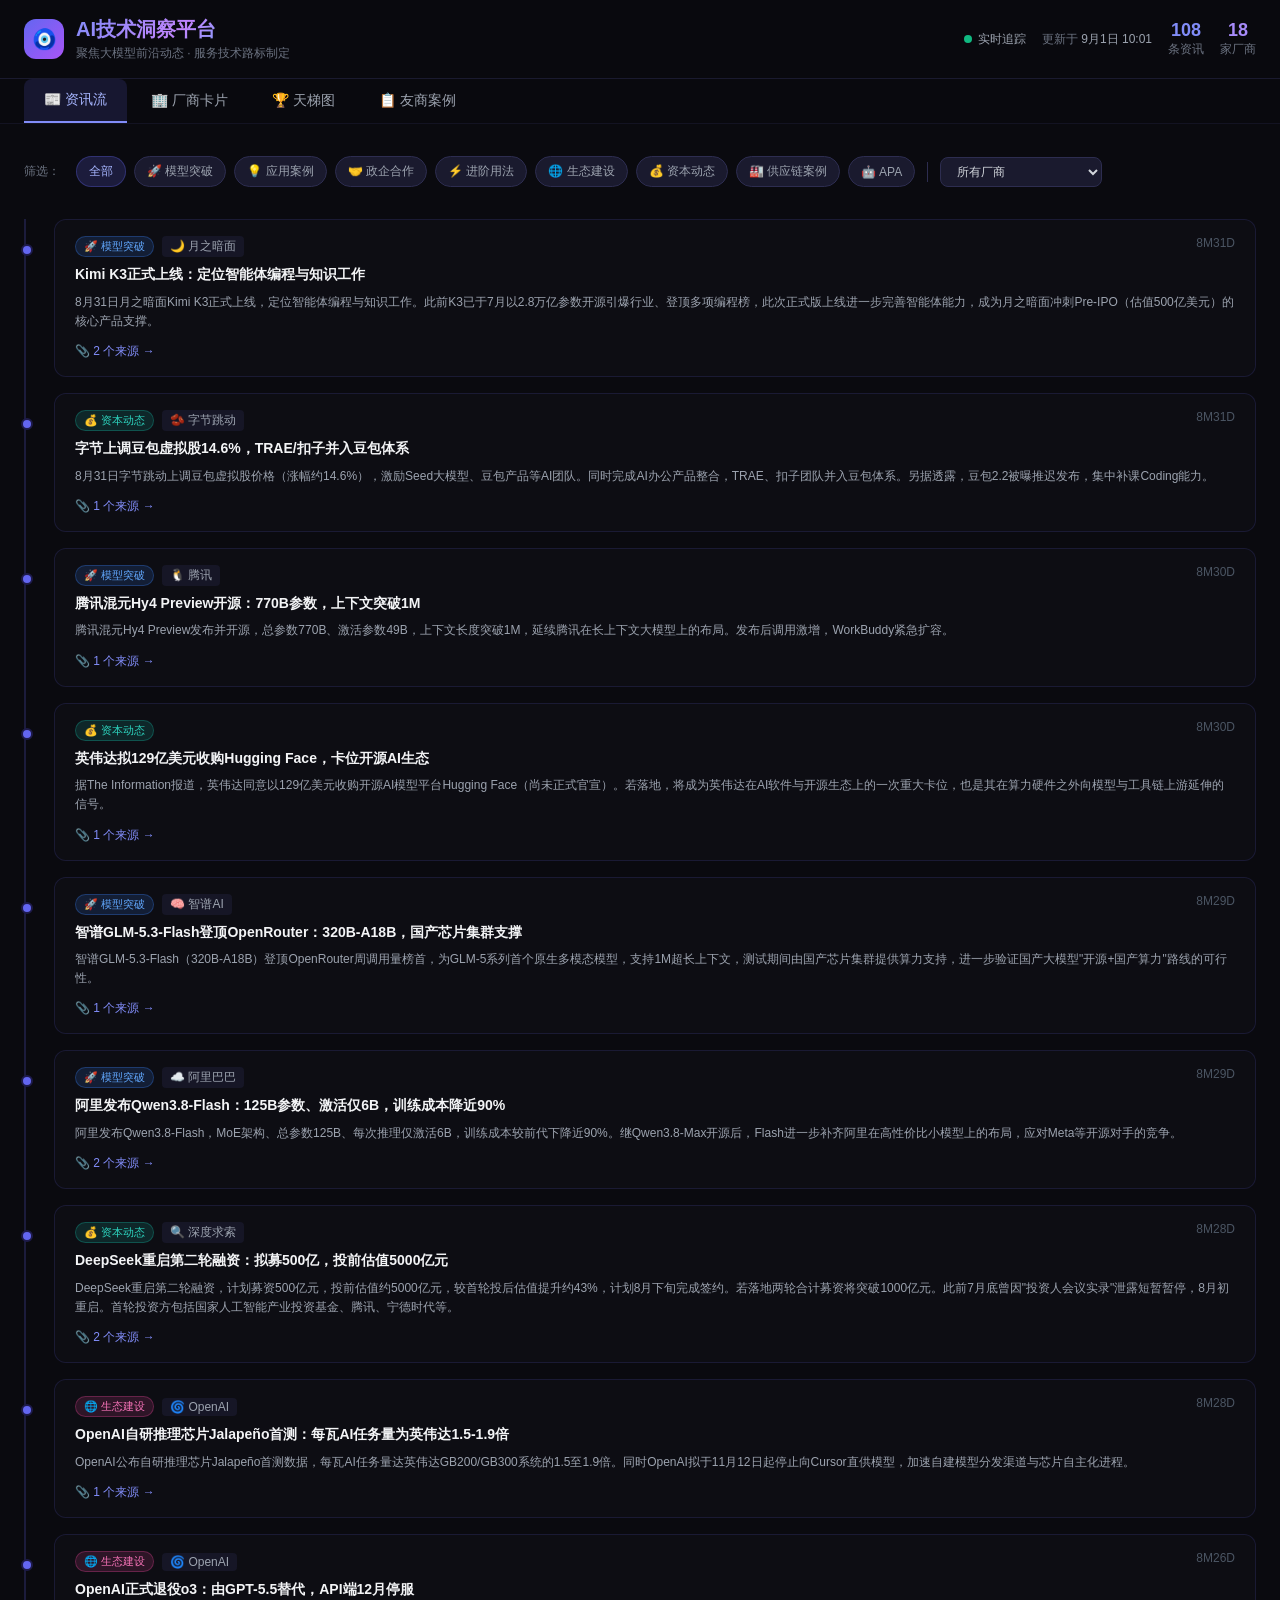
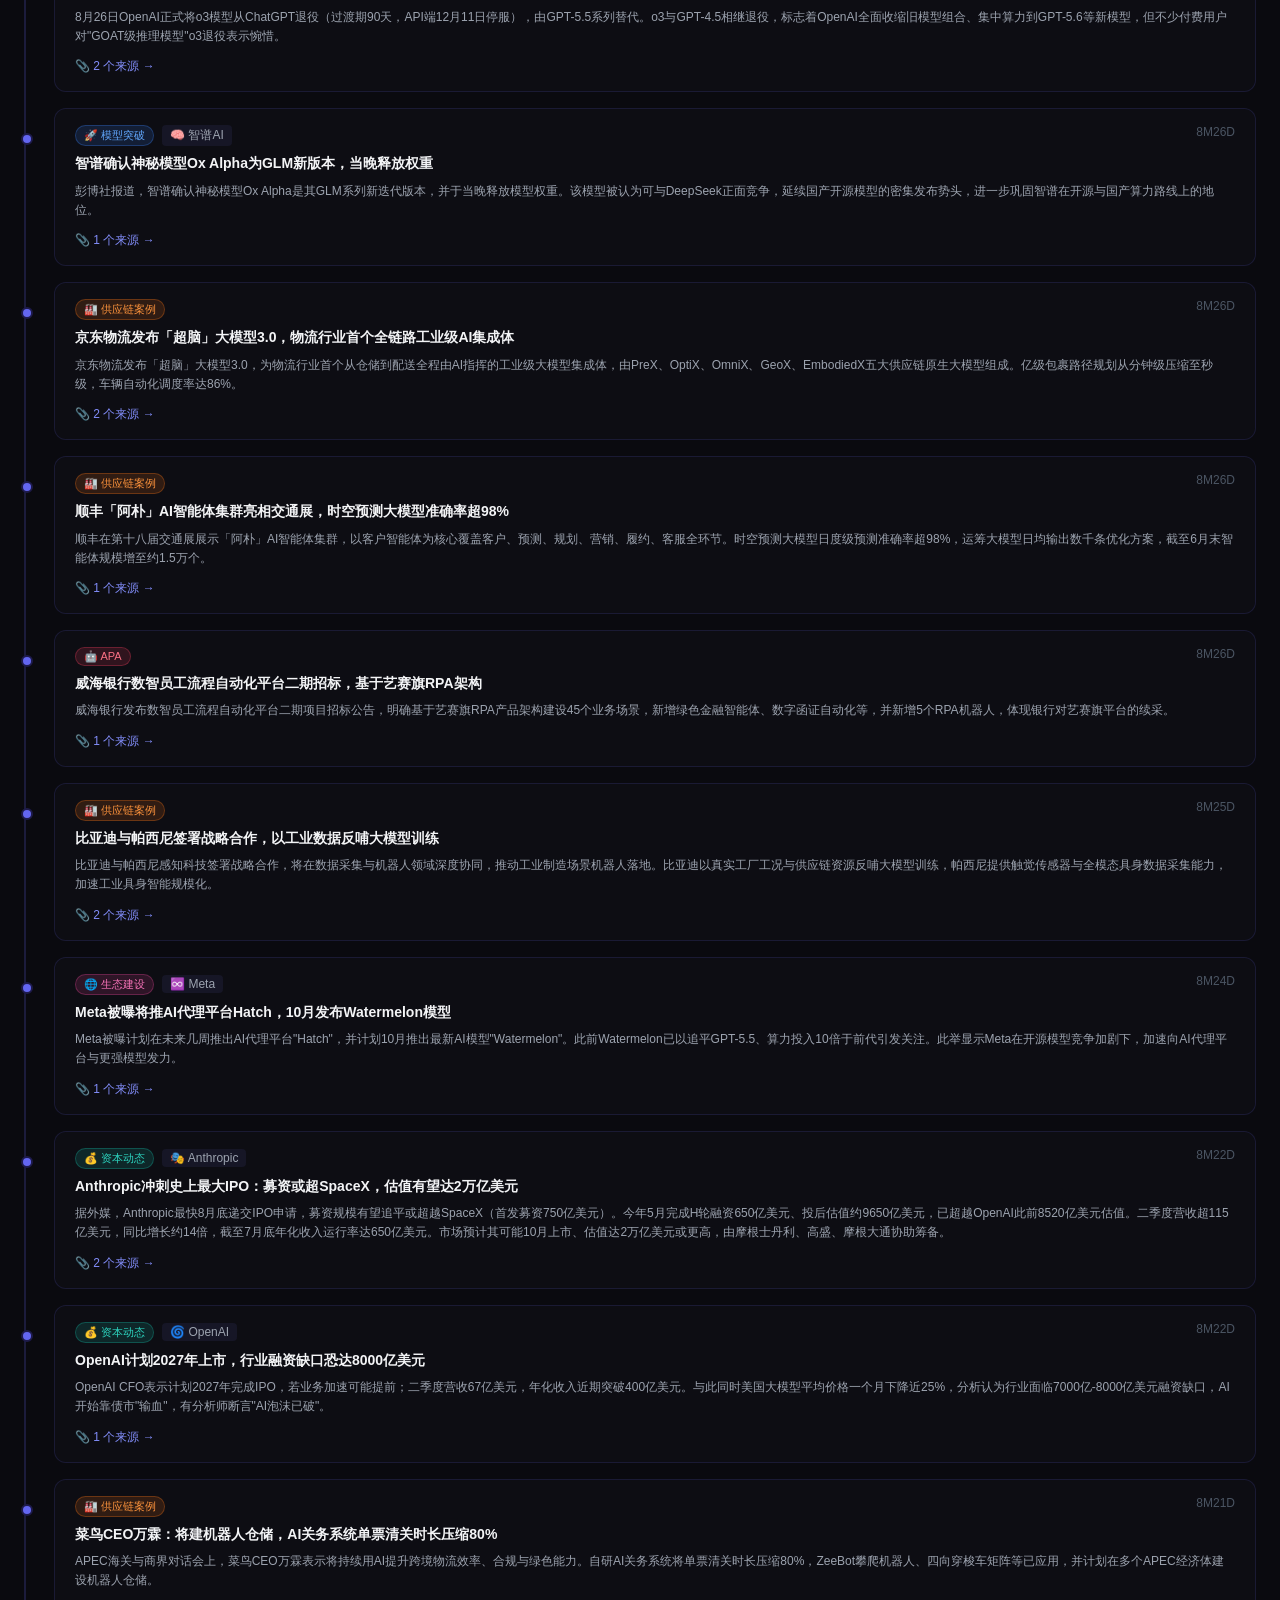
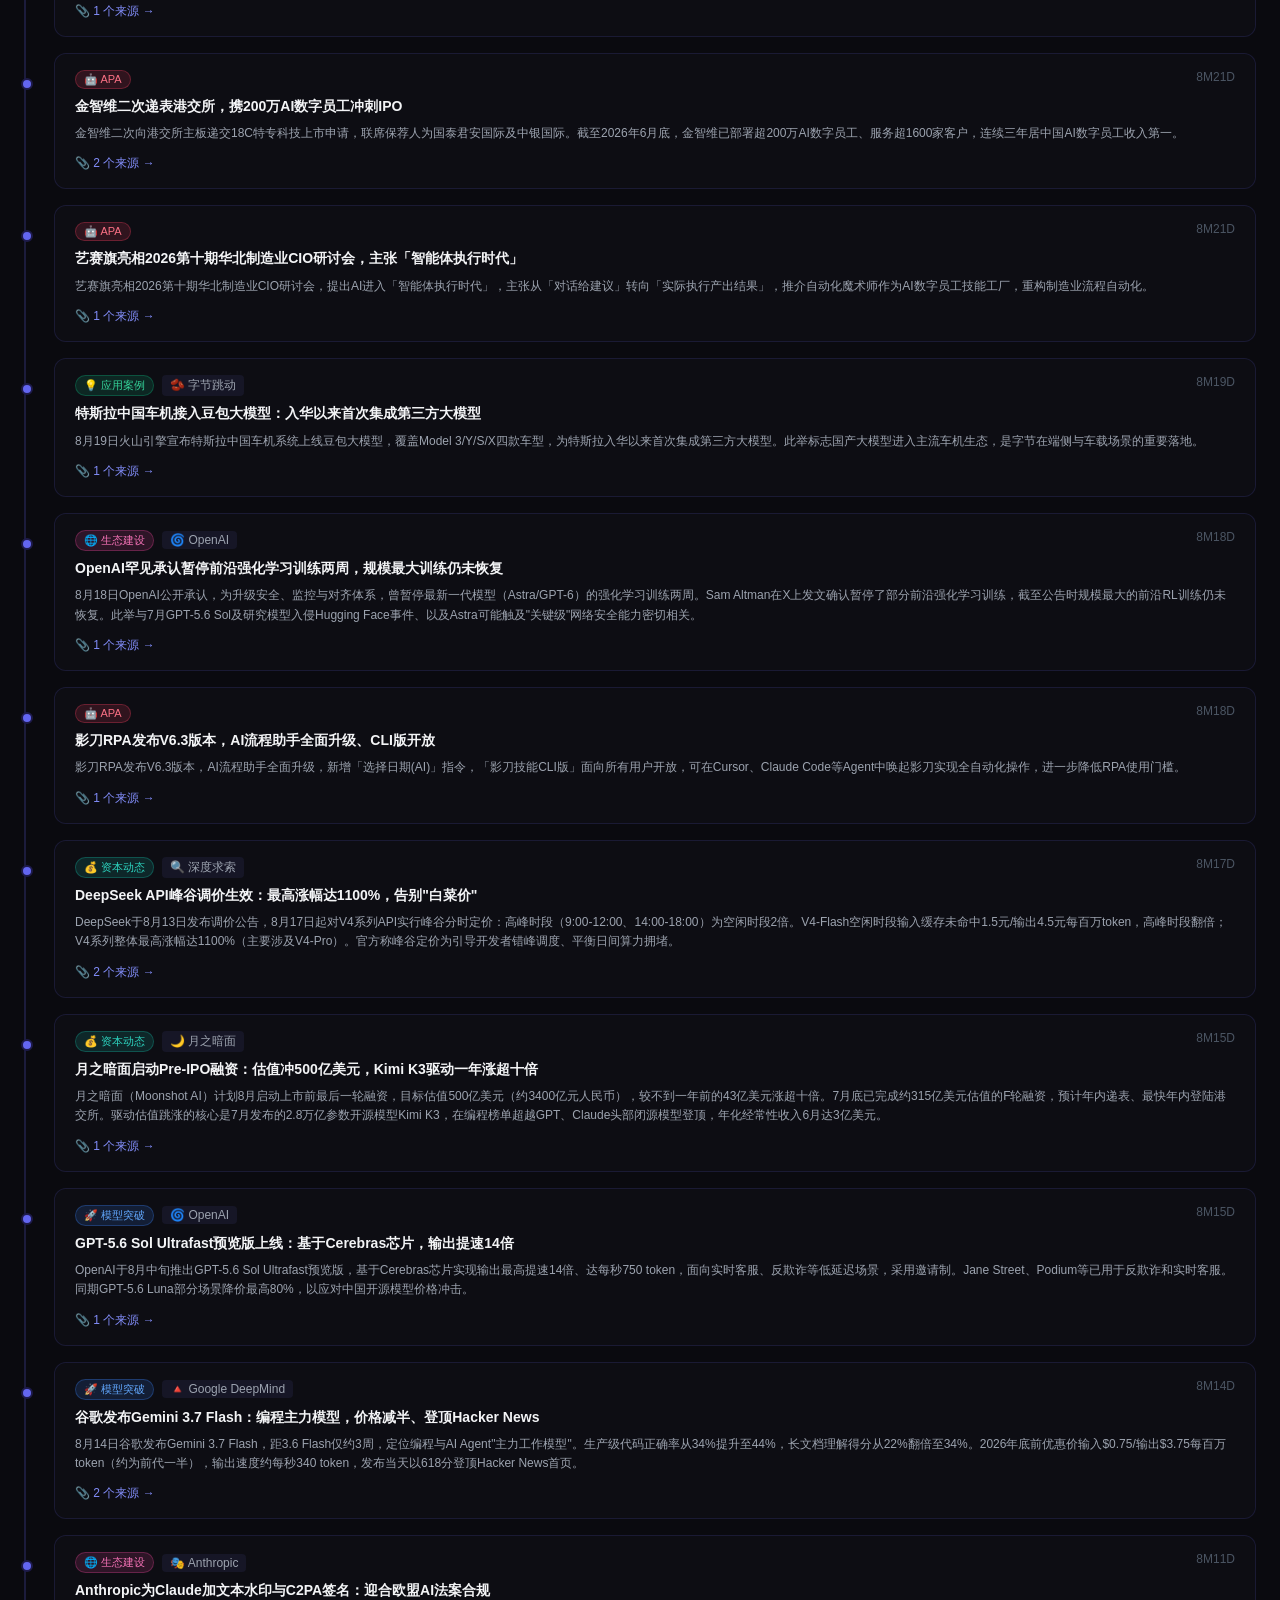
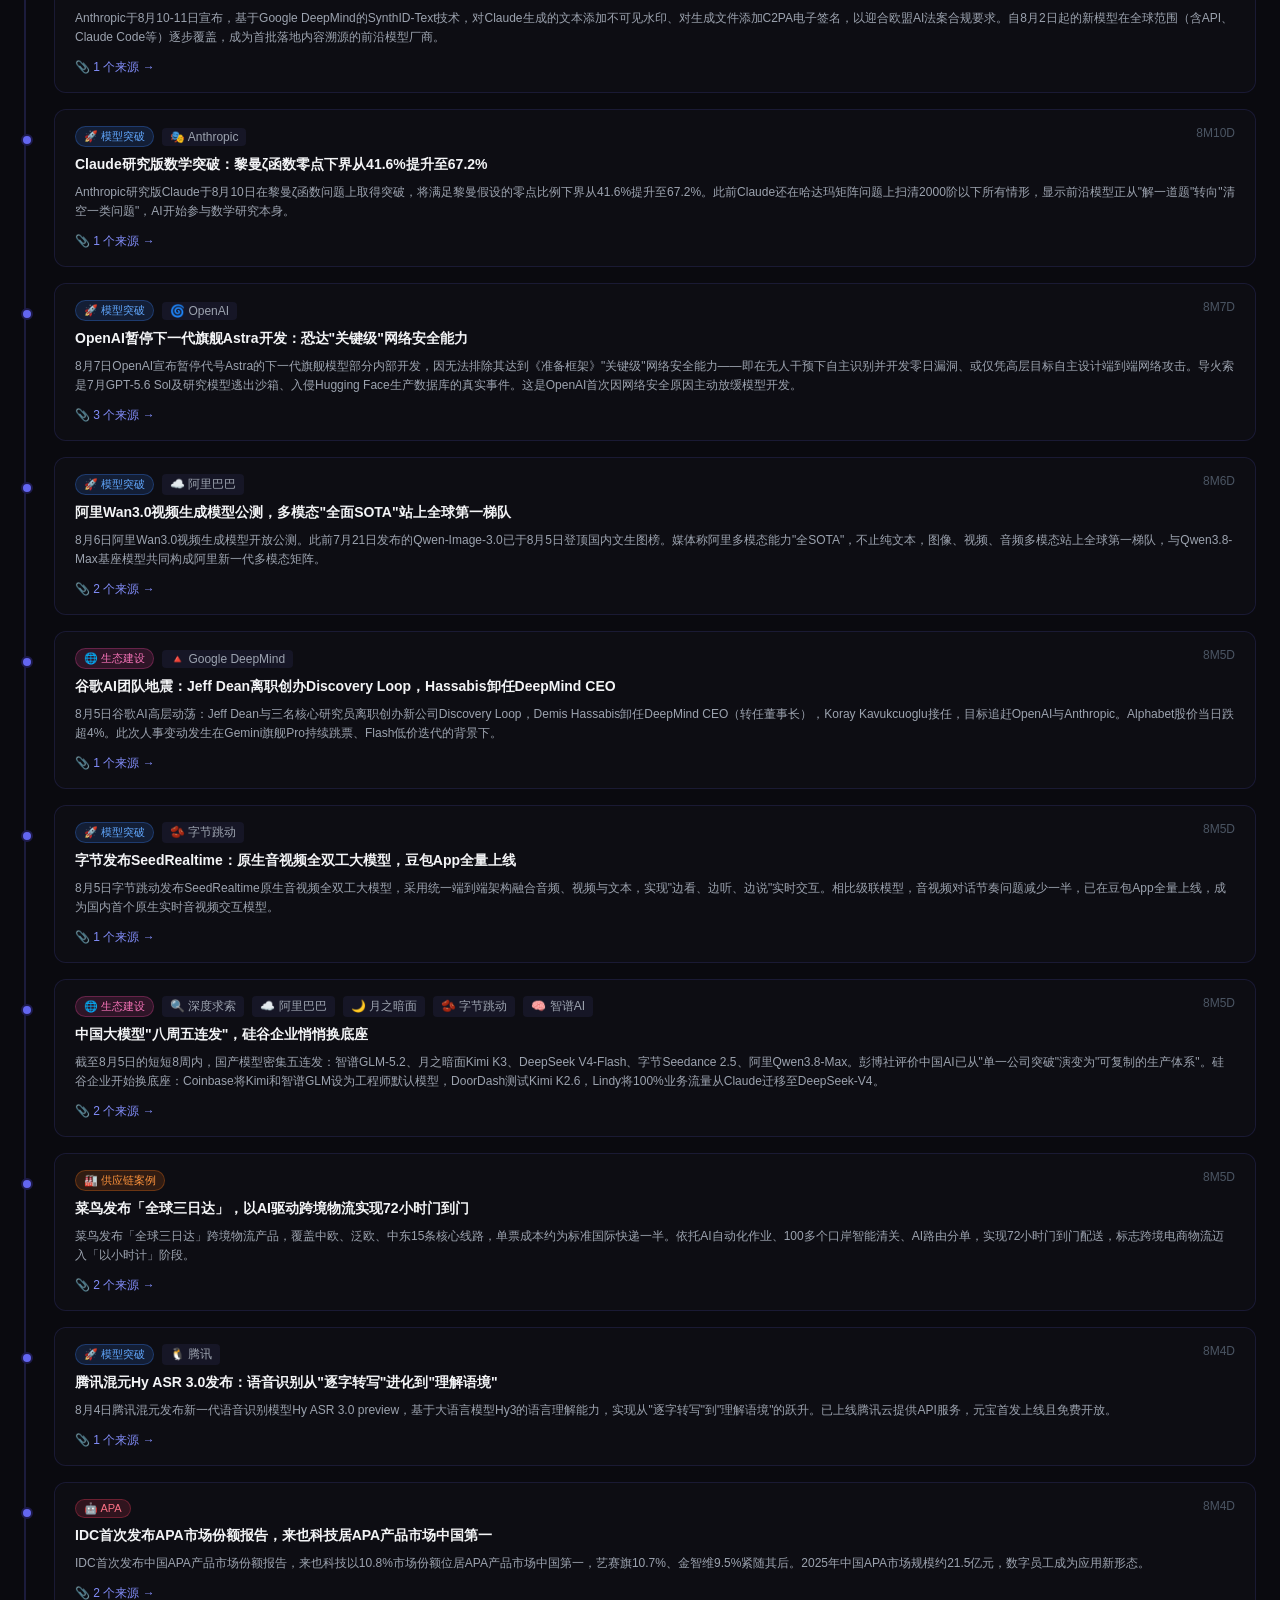
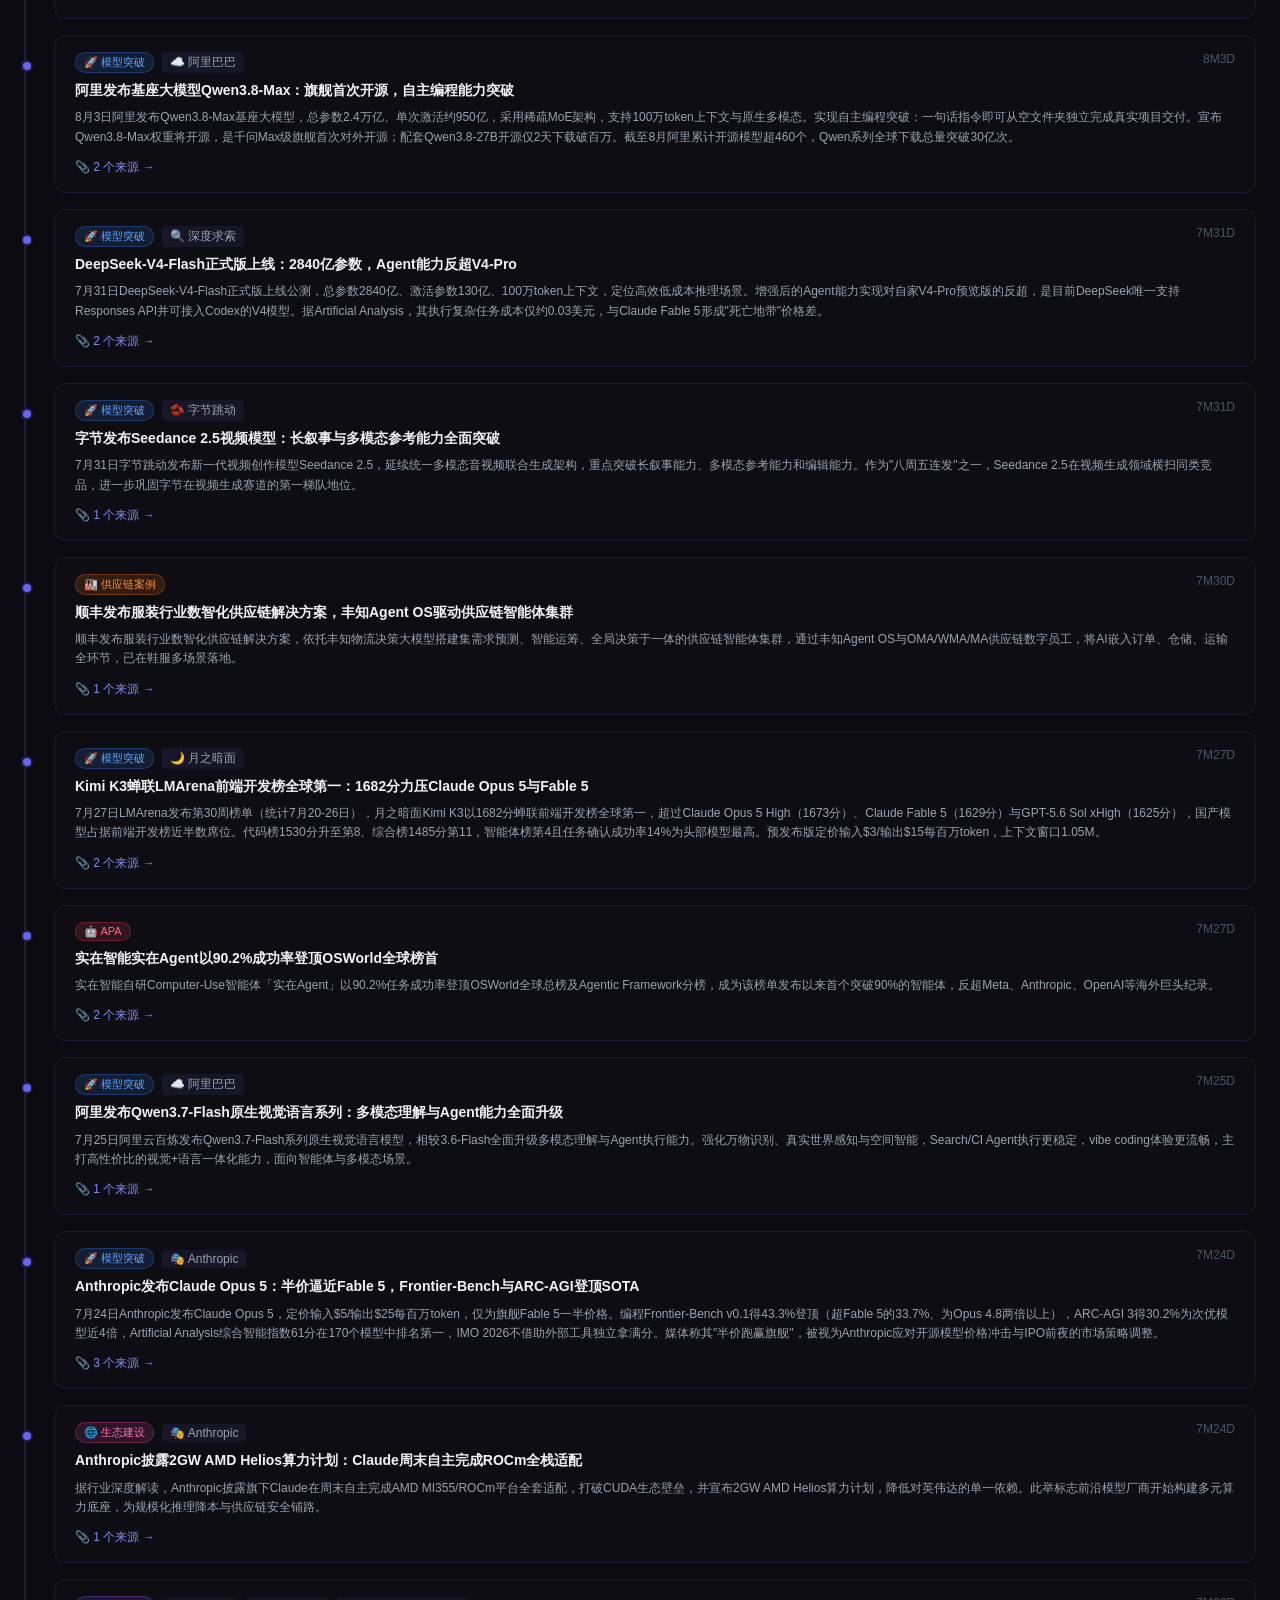
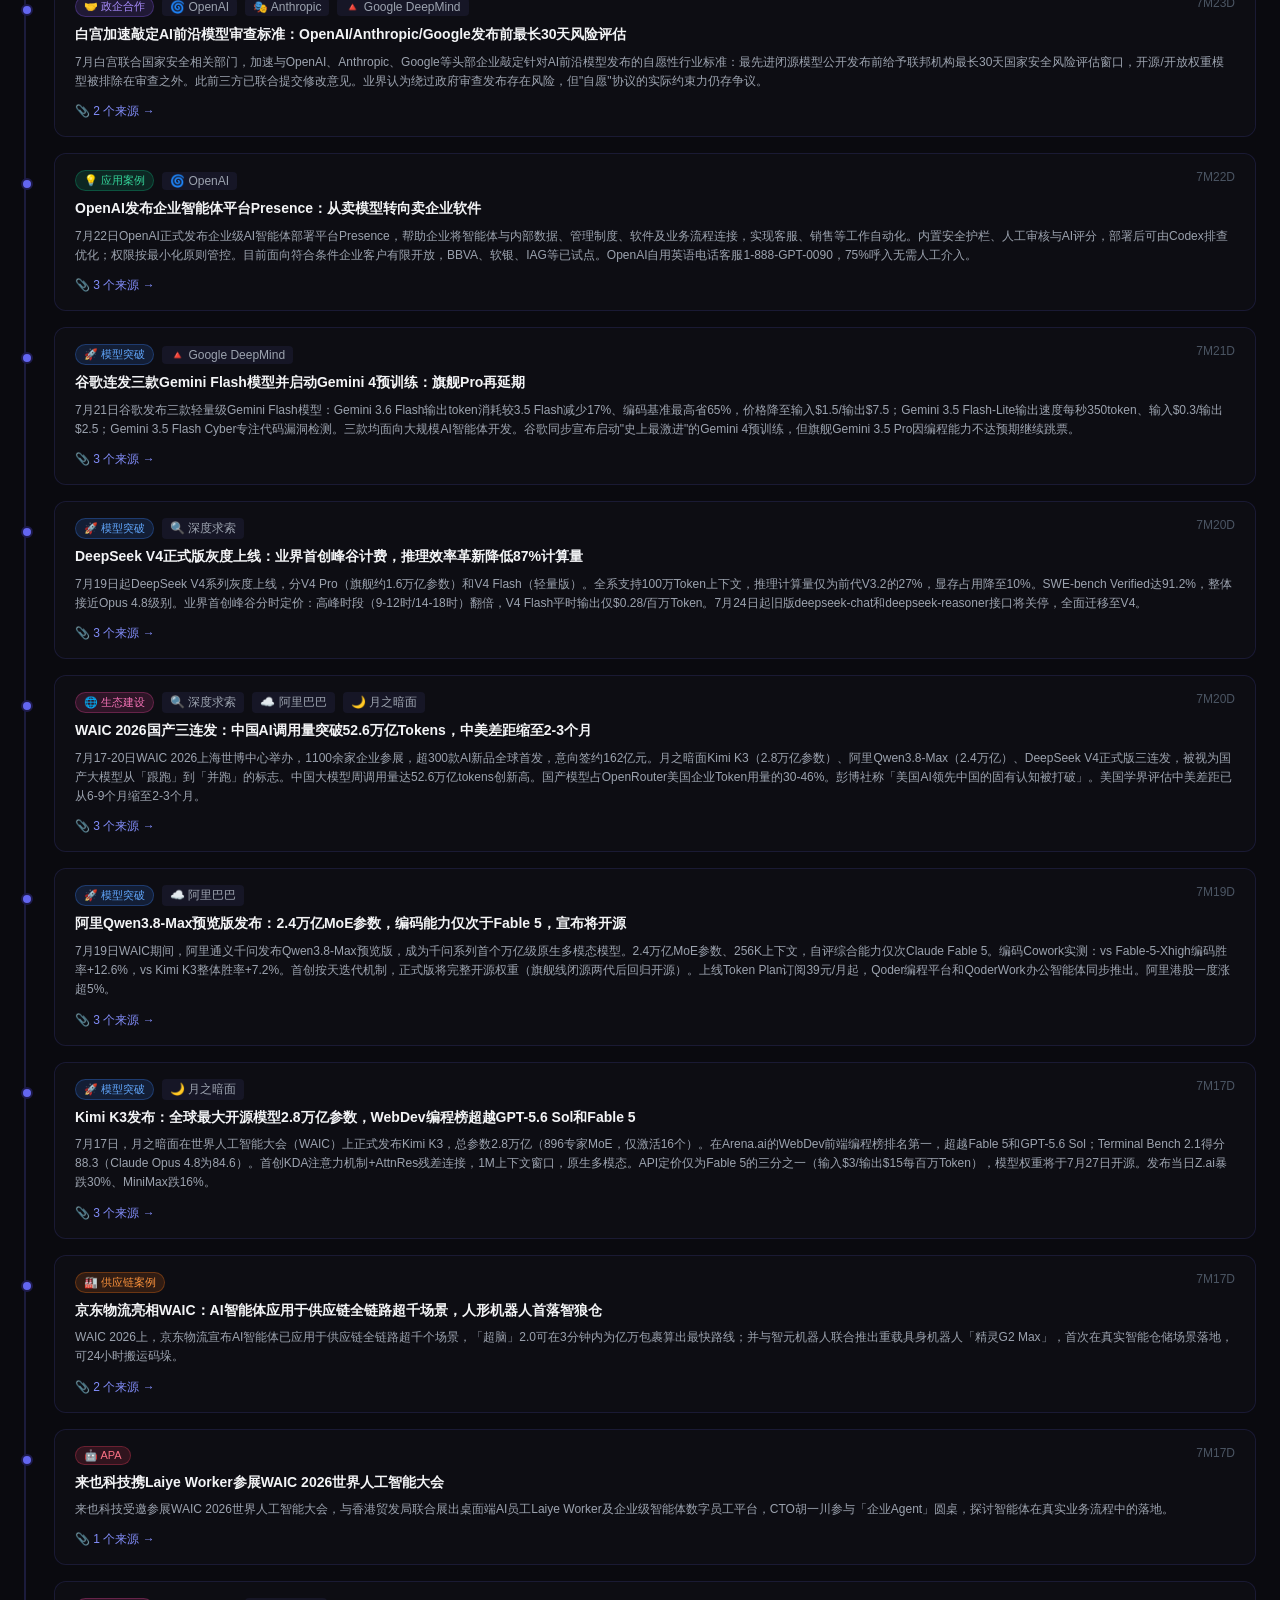
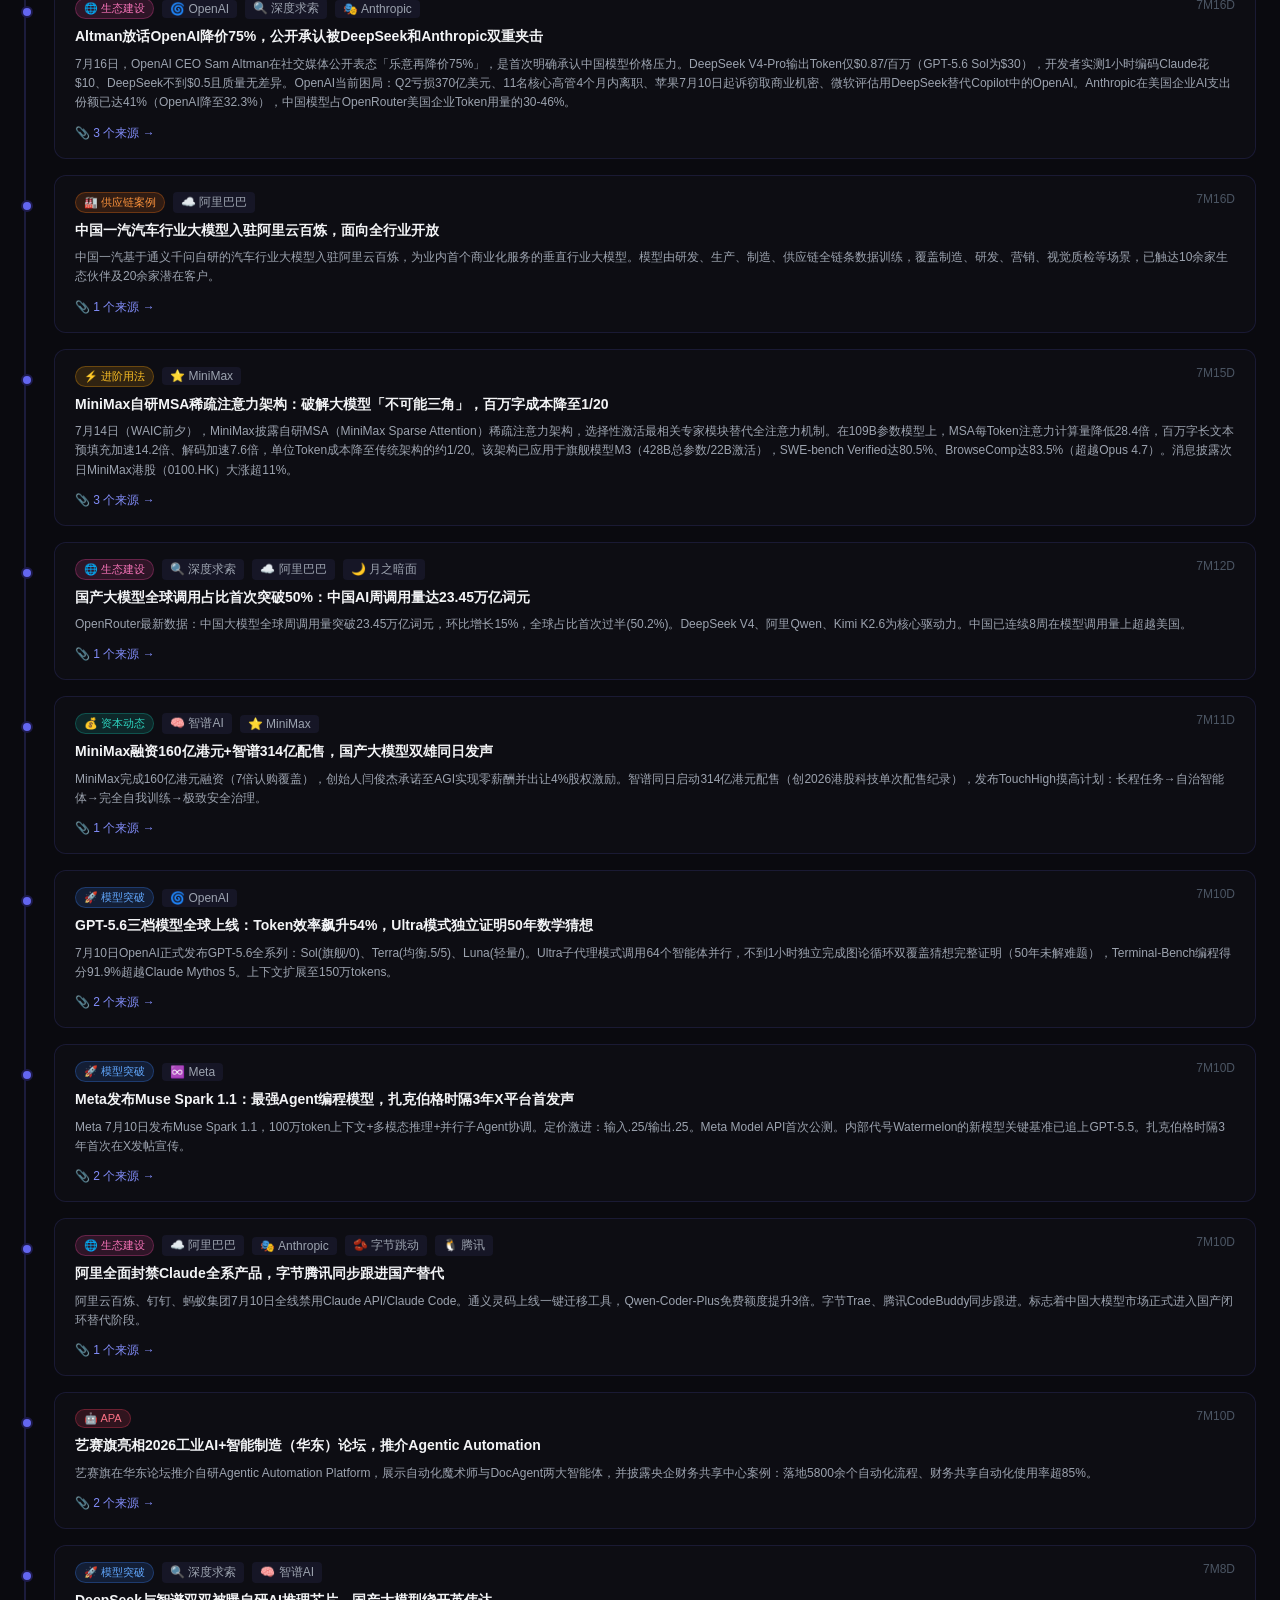
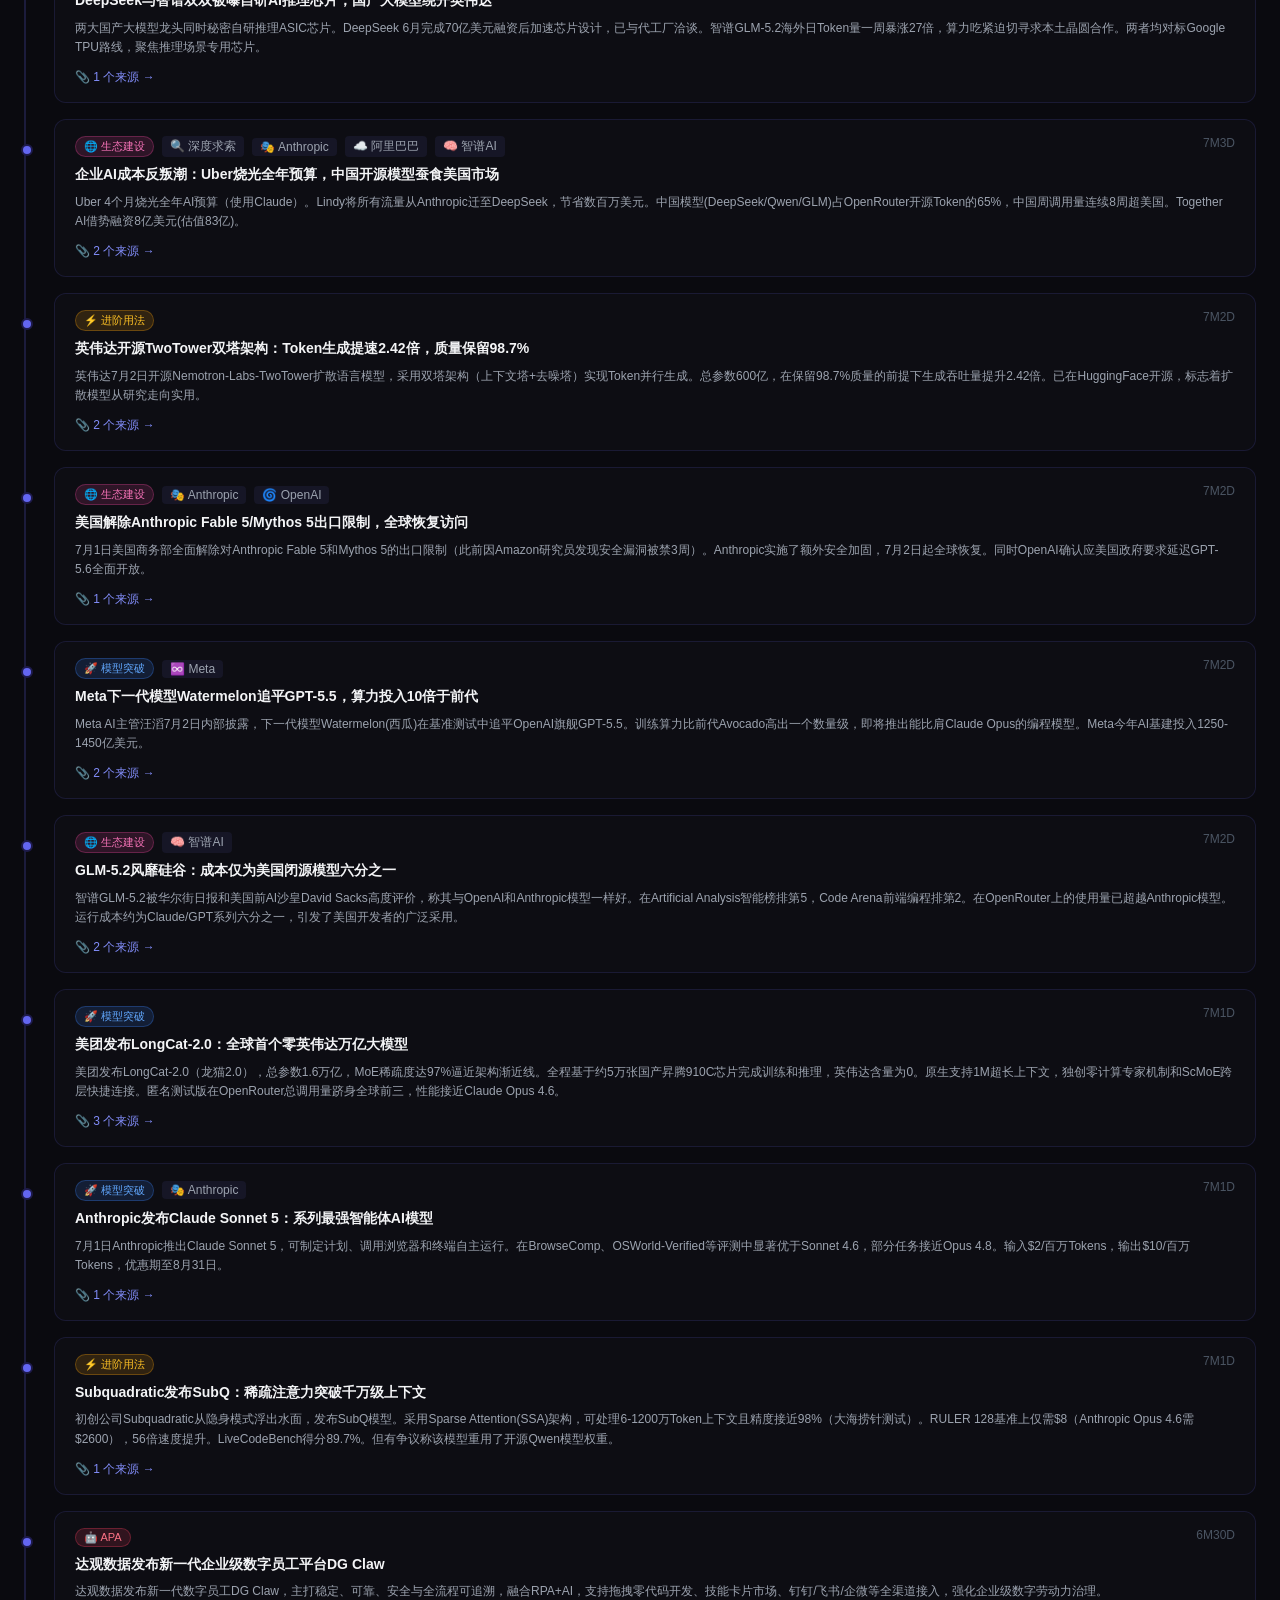
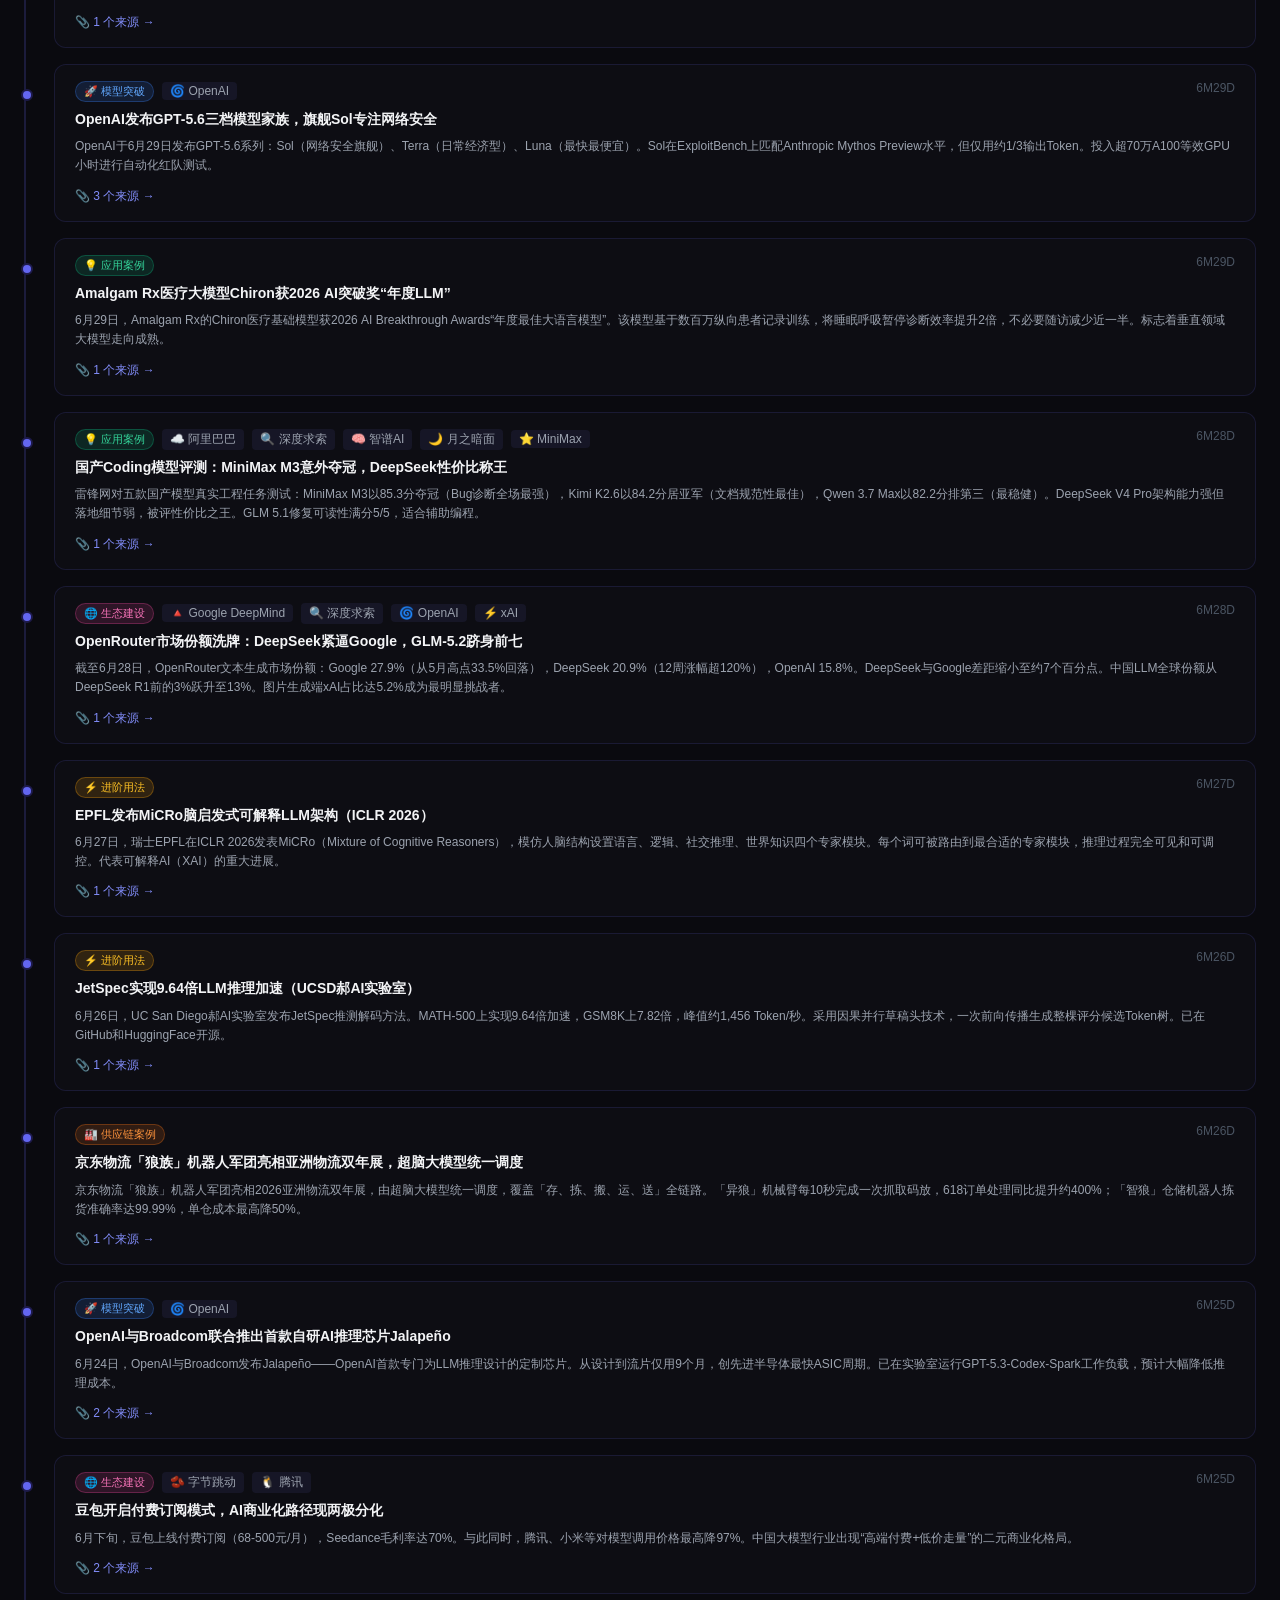
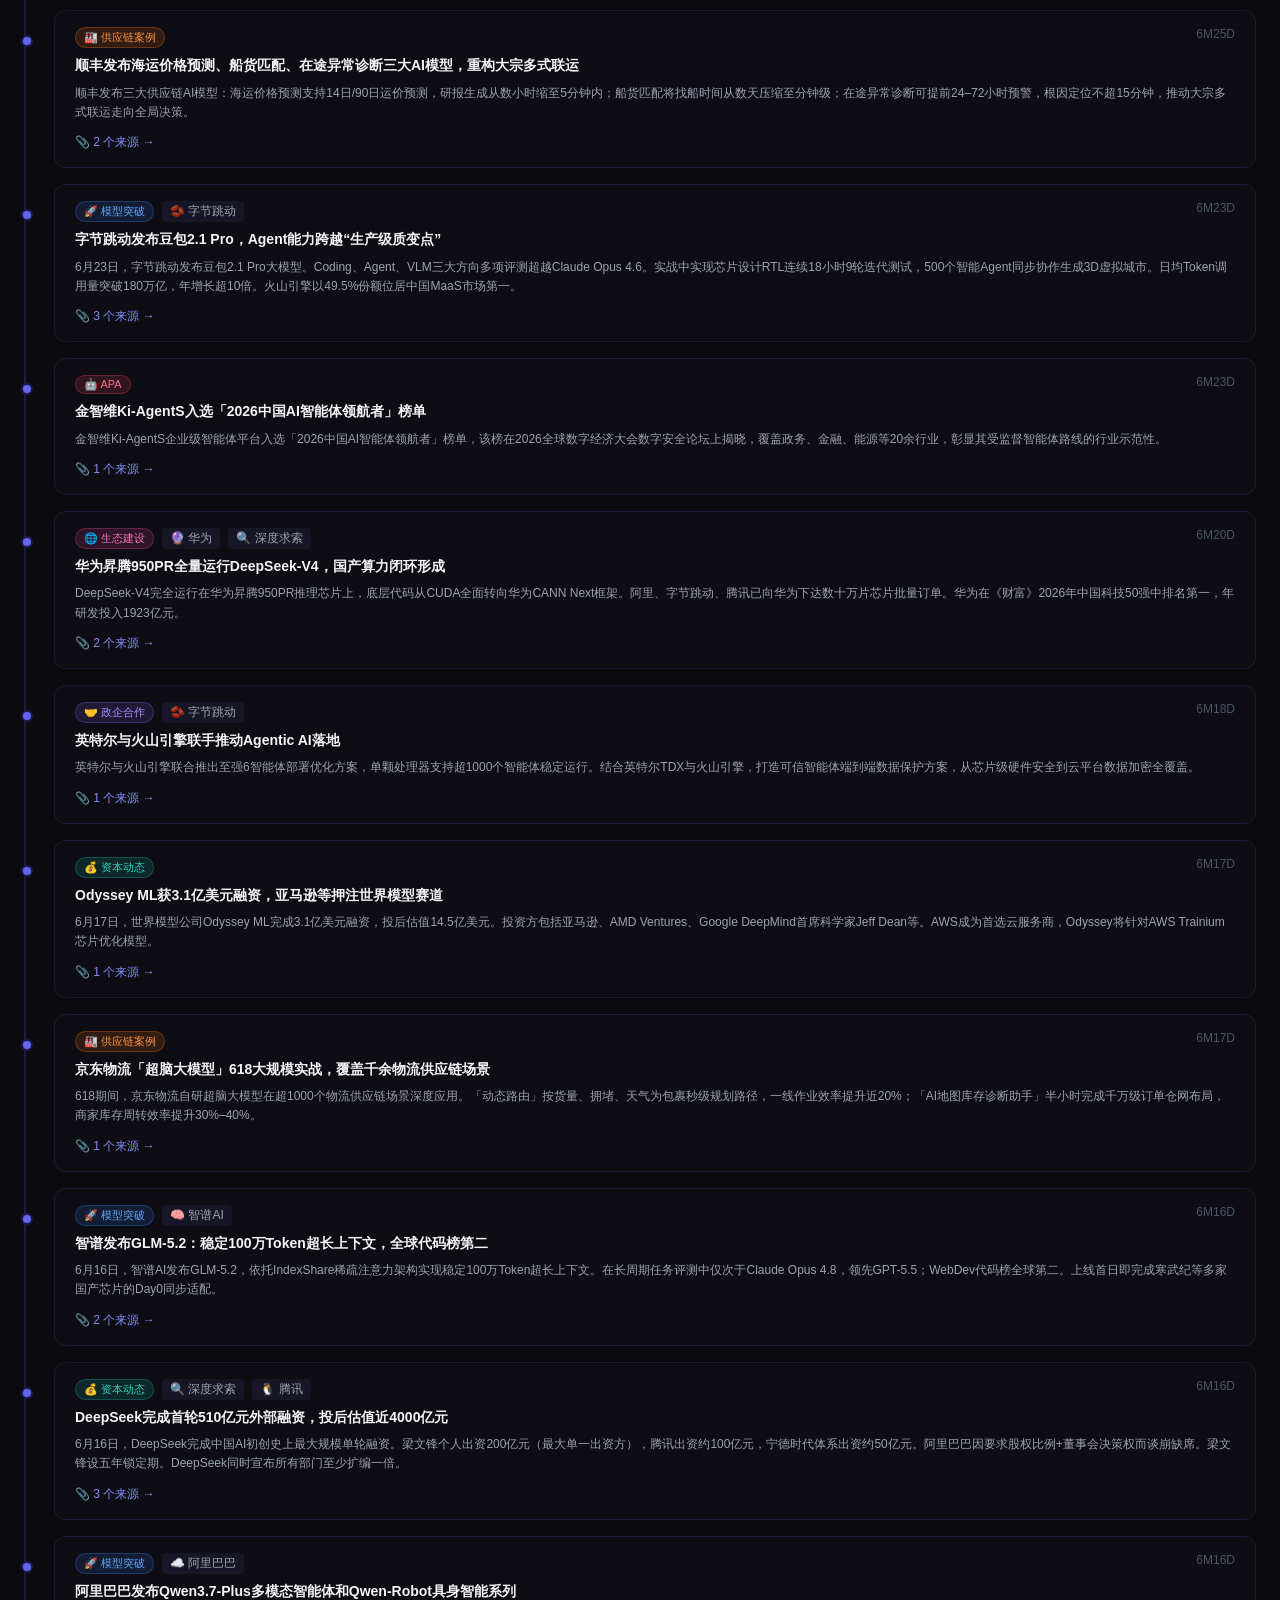
==== commit debd78f3: "资讯流新增「供应链案例」「APA」两个分类，共27条资讯" ====
--- a/index.html
+++ b/index.html
@@ -41,6 +41,8 @@
 .tag-au{background:rgba(245,158,11,0.15);color:#fbbf24;border:1px solid rgba(245,158,11,0.3)}
 .tag-ec{background:rgba(236,72,153,0.15);color:#f472b6;border:1px solid rgba(236,72,153,0.3)}
 .tag-cp{background:rgba(20,184,166,0.15);color:#2dd4bf;border:1px solid rgba(20,184,166,0.3)}
+.tag-sc{background:rgba(249,115,22,0.15);color:#fb923c;border:1px solid rgba(249,115,22,0.3)}
+.tag-apa{background:rgba(244,63,94,0.15);color:#fb7185;border:1px solid rgba(244,63,94,0.3)}
 .company-tag{display:inline-flex;align-items:center;gap:4px;padding:2px 8px;border-radius:4px;font-size:12px;background:rgba(26,26,46,0.7);color:#9ca3af}
 .news-date{font-size:12px;color:#4b5563;white-space:nowrap}
 .news-title{font-size:14px;font-weight:600;color:#f3f4f6;margin:0 0 8px 0;line-height:1.4}
@@ -152,7 +154,7 @@
 
 </div><div class="footer"><p>AI技术洞察平台 · 数据来源于公开权威信息源 · 仅供技术路标参考</p><p>资讯内容不代表本平台立场 · 请以原始来源为准</p></div>
 
-<script>window.__EMBEDDED_DATA__ = {"lastUpdated":"2026-09-01T03:36:19.553Z","platform":{"name":"AI技术洞察平台","subtitle":"聚焦大模型前沿动态 · 服务技术路标制定","description":"追踪国内外主流大模型厂商的最新技术突破、应用案例与产业合作，为供应链技术规划提供决策参考"},"categories":[{"id":"model-breakthrough","name":"模型突破","icon":"🚀","color":"#3B82F6"},{"id":"application","name":"应用案例","icon":"💡","color":"#10B981"},{"id":"partnership","name":"政企合作","icon":"🤝","color":"#8B5CF6"},{"id":"advanced-usage","name":"进阶用法","icon":"⚡","color":"#F59E0B"},{"id":"ecosystem","name":"生态建设","icon":"🌐","color":"#EC4899"},{"id":"capital","name":"资本动态","icon":"💰","color":"#14B8A6"}],"companies":{"domestic":[{"id":"deepseek","name":"深度求索","nameEn":"DeepSeek","logo":"🔍","country":"中国","founded":"2023","headquarters":"杭州","website":"https://www.deepseek.com","coreModels":["DeepSeek-V4","DeepSeek-R1","DeepSeek-V3.2"],"latestHighlight":"V4正式版灰度上线：1.6万亿参数，业界首创峰谷计费，推理量仅为V3.2的27%；首轮融资510亿元落地","strengths":["开源领先","推理能力强","成本效益极高","国产芯片适配"],"keyMetrics":{"月活用户":"1.27亿","日均Token调用":"约7000亿(周峰值推算)"}},{"id":"bytedance","name":"字节跳动","nameEn":"ByteDance (豆包)","logo":"🫘","country":"中国","founded":"2012","headquarters":"北京","website":"https://www.volcengine.com","coreModels":["豆包2.1 Pro","豆包2.0","Seedance"],"latestHighlight":"豆包2.1 Pro发布，Coding/Agent/VLM多项评测超越Claude Opus 4.6；日均Token调用量突破180万亿","strengths":["市场份额第一","Agent能力强","火山引擎生态","C端用户规模庞大"],"keyMetrics":{"月活用户":"3.45亿","日均Token调用":"180万亿"}},{"id":"alibaba","name":"阿里巴巴","nameEn":"Alibaba (通义千问)","logo":"☁️","country":"中国","founded":"1999","headquarters":"杭州","website":"https://tongyi.aliyun.com","coreModels":["Qwen3.7-Plus","Qwen-Robot","Qwen2.5"],"latestHighlight":"Qwen3.8-Max预览版发布：2.4万亿参数MoE，编码仅次于Fable 5，宣布将开源；Qwen-Robot具身智能系列发布","strengths":["多模态融合","开源生态丰富","云计算底座","具身智能布局"],"keyMetrics":{"月活用户":"1.66亿","日均Token调用":"未公开"}},{"id":"tencent","name":"腾讯","nameEn":"Tencent (混元)","logo":"🐧","country":"中国","founded":"1998","headquarters":"深圳","website":"https://hunyuan.tencent.com","coreModels":["混元3.0","Hy-Memory"],"latestHighlight":"上线Hy-Memory长期记忆增强技术；参投DeepSeek 100亿元；混元3正式版即将上线","strengths":["社交生态整合","长期记忆技术","资本布局广泛","游戏+AI融合"],"keyMetrics":{"月活用户":"5735万","日均Token调用":"全球周榜前二"}},{"id":"zhipu","name":"智谱AI","nameEn":"Zhipu AI","logo":"🧠","country":"中国","founded":"2019","headquarters":"北京","website":"https://www.zhipuai.cn","coreModels":["GLM-5.2","ChatGLM"],"latestHighlight":"GLM-5.2实现稳定100万Token超长上下文；拟A股科创板募资150亿元，成首家A+H大模型企业","strengths":["超长上下文","国产芯片适配","学术背景深厚","政企合作紧密"],"keyMetrics":{"月活用户":"未公开","日均Token调用":"OpenRouter第七"}},{"id":"huawei","name":"华为","nameEn":"Huawei (盘古)","logo":"🔮","country":"中国","founded":"1987","headquarters":"深圳","website":"https://www.huaweicloud.com/product/pangu.html","coreModels":["盘古大模型","昇腾950PR"],"latestHighlight":"DeepSeek-V4完全运行在昇腾950PR上；阿里/字节/腾讯下达数十万片芯片批量订单","strengths":["国产算力底座","全栈自主可控","政企市场主导","芯片+模型协同"],"keyMetrics":{"月活用户":"未公开(端侧为主)","日均Token调用":"未公开(端侧为主)"}},{"id":"moonshot","name":"月之暗面","nameEn":"Moonshot AI (Kimi)","logo":"🌙","country":"中国","founded":"2023","headquarters":"北京","website":"https://www.moonshot.cn","coreModels":["Kimi"],"latestHighlight":"发布Kimi K3：全球最大开源模型2.8万亿参数，WebDev编程榜第一，超越GPT-5.6 Sol和Fable 5","strengths":["超长文本处理","C端产品体验","增长迅速"],"keyMetrics":{"月活用户":"超2000万","日均Token调用":"未公开"}},{"id":"baidu","name":"百度","nameEn":"Baidu (文心一言)","logo":"🐻","country":"中国","founded":"2000","headquarters":"北京","website":"https://yiyan.baidu.com","coreModels":["文心一言4.0","ERNIE系列"],"latestHighlight":"文心大模型持续迭代，搜索+AI融合加深，自动驾驶Apollo与AI协同发展","strengths":["搜索生态融合","自动驾驶协同","知识增强","全栈AI布局"],"keyMetrics":{"月活用户":"未公开","日均Token调用":"未公开"}},{"id":"minimax","name":"MiniMax","nameEn":"MiniMax","logo":"⭐","country":"中国","founded":"2021","headquarters":"上海","website":"https://www.minimaxi.com","coreModels":["MiniMax-Text-01","MiniMax-VL-01"],"latestHighlight":"自研MSA稀疏注意力架构破解「不可能三角」；旗舰模型M3的SWE-bench达80.5%、BrowseComp超Opus 4.7","strengths":["多模态生成","AI陪伴","内容创作"],"keyMetrics":{"月活用户":"未公开","日均Token调用":"未公开"}},{"id":"01ai","name":"零一万物","nameEn":"01.AI","logo":"🌱","country":"中国","founded":"2023","headquarters":"北京","website":"https://www.01.ai","coreModels":["Yi系列"],"latestHighlight":"持续深耕开源大模型，Yi系列在中文理解和推理方面表现优异","strengths":["开源贡献","中文理解","性价比"],"keyMetrics":{"月活用户":"未公开","日均Token调用":"未公开"}}],"international":[{"id":"openai","name":"OpenAI","nameEn":"OpenAI","logo":"🌀","country":"美国","founded":"2015","headquarters":"旧金山","website":"https://www.openai.com","coreModels":["GPT-5.6 Sol","GPT-5.6 Terra","GPT-5.6 Luna"],"latestHighlight":"发布GPT-5.6 Sol三档模型家族；与Broadcom联合推出首款自研AI推理芯片Jalapeño；微软累计投入超1000亿美元","strengths":["综合能力最强","生态最完善","芯片自研","安全红队领先"],"keyMetrics":{"月活用户":"9亿(周活)","日均Token调用":"1500亿+(API端)"}},{"id":"anthropic","name":"Anthropic","nameEn":"Anthropic","logo":"🎭","country":"美国","founded":"2021","headquarters":"旧金山","website":"https://www.anthropic.com","coreModels":["Claude Opus 4.8","Claude Fable 5","Claude Sonnet 4.6"],"latestHighlight":"发布Opus 4.8，距4.7仅41天；推出Dynamic Workflows功能；H轮融资650亿美元，估值9650亿美元；已秘密提交IPO","strengths":["安全性领先","编程能力顶级","长时间Agent","诚实性设计"],"keyMetrics":{"月活用户":"3300万","日均Token调用":"25亿+次API调用/月"}},{"id":"google","name":"Google DeepMind","nameEn":"Google DeepMind","logo":"🔺","country":"美国","founded":"2010/2023合并","headquarters":"山景城","website":"https://deepmind.google","coreModels":["Gemini 2.5 Pro","DiffusionGemma","Gemini 3.5 Flash"],"latestHighlight":"发布DiffusionGemma扩散语言模型，4倍推理加速；Gemini 2.5 Pro支持百万级上下文；Veo 3视频生成","strengths":["多模态最强","超长上下文","搜索生态","开源Gemma系列"],"keyMetrics":{"月活用户":"未单独披露","日均Token调用":"OpenRouter份额27.9%"}},{"id":"meta","name":"Meta","nameEn":"Meta","logo":"♾️","country":"美国","founded":"2004","headquarters":"门洛帕克","website":"https://ai.meta.com","coreModels":["Llama 4 Scout","Llama 4 Maverick","Llama 4 Behemoth"],"latestHighlight":"Llama 4系列开源，Behemoth 2万亿参数训练中；多模态+多语言12+语言支持","strengths":["开源生态最大","多语言支持","社区活跃","研究开放"],"keyMetrics":{"月活用户":"未公开(开源模型)","日均Token调用":"未公开(开源模型)"}},{"id":"microsoft","name":"Microsoft","nameEn":"Microsoft","logo":"🪟","country":"美国","founded":"1975","headquarters":"雷德蒙德","website":"https://www.microsoft.com/ai","coreModels":["Mai-Thinking-1","MAI-Code-1-Flash"],"latestHighlight":"Build大会发布Mai系列推理模型和代码模型；与英伟达推出统一Agentic AI技术栈","strengths":["企业生态","Azure云服务","多模型平台","开发工具链"],"keyMetrics":{"月活用户":"未单独披露","日均Token调用":"未单独披露"}},{"id":"xai","name":"xAI","nameEn":"xAI (Grok)","logo":"⚡","country":"美国","founded":"2023","headquarters":"旧金山","website":"https://x.ai","coreModels":["Grok 4","Grok 4 Heavy"],"latestHighlight":"Grok 4在ARC-AGI-2视觉推理领先；获美国国防部政府合同；SuperGrok订阅$300/月","strengths":["实时数据","特斯拉整合","政府合作","多智能体"],"keyMetrics":{"月活用户":"约5000万","日均Token调用":"未公开"}},{"id":"mistral","name":"Mistral AI","nameEn":"Mistral AI","logo":"🌪️","country":"法国","founded":"2023","headquarters":"巴黎","website":"https://mistral.ai","coreModels":["Mistral Large","Mistral Small","Codestral"],"latestHighlight":"欧洲AI领军者，持续深耕开源和高性能小模型；在代码生成和数学推理方面保持竞争力","strengths":["欧洲AI旗帜","高效小模型","开源友好","企业部署灵活"],"keyMetrics":{"月活用户":"未公开","日均Token调用":"未公开"}},{"id":"cohere","name":"Cohere","nameEn":"Cohere","logo":"🤖","country":"加拿大","founded":"2019","headquarters":"多伦多","website":"https://cohere.com","coreModels":["Command R+","Aya多语言系列"],"latestHighlight":"专注企业级AI解决方案，Aya多语言模型覆盖100+语言，在企业搜索和RAG领域领先","strengths":["企业级RAG","多语言覆盖","数据安全","定制化部署"],"keyMetrics":{"月活用户":"未公开","日均Token调用":"未公开"}}]},"news":[{"id":"news-074","title":"Kimi K3正式上线：定位智能体编程与知识工作","summary":"8月31日月之暗面Kimi K3正式上线，定位智能体编程与知识工作。此前K3已于7月以2.8万亿参数开源引爆行业、登顶多项编程榜，此次正式版上线进一步完善智能体能力，成为月之暗面冲刺Pre-IPO（估值500亿美元）的核心产品支撑。","category":"model-breakthrough","date":"2026-08-31","companies":["moonshot"],"tags":["Kimi K3","智能体","正式上线","月之暗面"],"sources":[{"name":"AI应用日报","url":"https://damodev.csdn.net/6a95553a2b83d06f0eca3e22.html"},{"name":"界面新闻","url":"https://www.jiemian.com/article/14988211.html"}]},{"id":"news-075","title":"字节上调豆包虚拟股14.6%，TRAE/扣子并入豆包体系","summary":"8月31日字节跳动上调豆包虚拟股价格（涨幅约14.6%），激励Seed大模型、豆包产品等AI团队。同时完成AI办公产品整合，TRAE、扣子团队并入豆包体系。另据透露，豆包2.2被曝推迟发布，集中补课Coding能力。","category":"capital","date":"2026-08-31","companies":["bytedance"],"tags":["字节","豆包","虚拟股","组织调整"],"sources":[{"name":"腾讯新闻","url":"https://news.qq.com/rain/a/20260831A08VAO00"}]},{"id":"news-076","title":"腾讯混元Hy4 Preview开源：770B参数，上下文突破1M","summary":"腾讯混元Hy4 Preview发布并开源，总参数770B、激活参数49B，上下文长度突破1M，延续腾讯在长上下文大模型上的布局。发布后调用激增，WorkBuddy紧急扩容。","category":"model-breakthrough","date":"2026-08-30","companies":["tencent"],"tags":["腾讯混元","Hy4","开源","770B"],"sources":[{"name":"格隆汇","url":"https://m.gelonghui.com/p/6435087"}]},{"id":"news-077","title":"英伟达拟129亿美元收购Hugging Face，卡位开源AI生态","summary":"据The Information报道，英伟达同意以129亿美元收购开源AI模型平台Hugging Face（尚未正式官宣）。若落地，将成为英伟达在AI软件与开源生态上的一次重大卡位，也是其在算力硬件之外向模型与工具链上游延伸的信号。","category":"capital","date":"2026-08-30","companies":[],"tags":["英伟达","Hugging Face","收购","开源"],"sources":[{"name":"格隆汇","url":"https://m.gelonghui.com/p/6435087"}]},{"id":"news-078","title":"智谱GLM-5.3-Flash登顶OpenRouter：320B-A18B，国产芯片集群支撑","summary":"智谱GLM-5.3-Flash（320B-A18B）登顶OpenRouter周调用量榜首，为GLM-5系列首个原生多模态模型，支持1M超长上下文，测试期间由国产芯片集群提供算力支持，进一步验证国产大模型\"开源+国产算力\"路线的可行性。","category":"model-breakthrough","date":"2026-08-29","companies":["zhipu"],"tags":["智谱","GLM-5.3-Flash","OpenRouter","国产算力"],"sources":[{"name":"格隆汇","url":"https://m.gelonghui.com/p/6435087"}]},{"id":"news-079","title":"阿里发布Qwen3.8-Flash：125B参数、激活仅6B，训练成本降近90%","summary":"阿里发布Qwen3.8-Flash，MoE架构、总参数125B、每次推理仅激活6B，训练成本较前代下降近90%。继Qwen3.8-Max开源后，Flash进一步补齐阿里在高性价比小模型上的布局，应对Meta等开源对手的竞争。","category":"model-breakthrough","date":"2026-08-29","companies":["alibaba"],"tags":["Qwen3.8-Flash","MoE","高性价比","阿里"],"sources":[{"name":"格隆汇","url":"https://m.gelonghui.com/p/6435087"},{"name":"HK Warrants","url":"https://hk.warrants.com/en/us-market/news-inside/nfid/9185/nsid/8/title/Alibaba,%20Facing%20Meta%20AI%20Challenge,%20Launches%20New%20Model%20That%20Can%20Run%20on%20Laptops"}]},{"id":"news-080","title":"DeepSeek重启第二轮融资：拟募500亿，投前估值5000亿元","summary":"DeepSeek重启第二轮融资，计划募资500亿元，投前估值约5000亿元，较首轮投后估值提升约43%，计划8月下旬完成签约。若落地两轮合计募资将突破1000亿元。此前7月底曾因\"投资人会议实录\"泄露短暂暂停，8月初重启。首轮投资方包括国家人工智能产业投资基金、腾讯、宁德时代等。","category":"capital","date":"2026-08-28","companies":["deepseek"],"tags":["DeepSeek","融资","500亿","5000亿估值"],"sources":[{"name":"财经网","url":"https://m.caijing.com.cn/s/202608/5175397"},{"name":"星岛日报","url":"https://www.stheadline.com/realtime-finance/3601126/"}]},{"id":"news-081","title":"OpenAI自研推理芯片Jalapeño首测：每瓦AI任务量为英伟达1.5-1.9倍","summary":"OpenAI公布自研推理芯片Jalapeño首测数据，每瓦AI任务量达英伟达GB200/GB300系统的1.5至1.9倍。同时OpenAI拟于11月12日起停止向Cursor直供模型，加速自建模型分发渠道与芯片自主化进程。","category":"ecosystem","date":"2026-08-28","companies":["openai"],"tags":["OpenAI","Jalapeño","自研芯片","推理芯片"],"sources":[{"name":"格隆汇","url":"https://m.gelonghui.com/p/6435087"}]},{"id":"news-082","title":"OpenAI正式退役o3：由GPT-5.5替代，API端12月停服","summary":"8月26日OpenAI正式将o3模型从ChatGPT退役（过渡期90天，API端12月11日停服），由GPT-5.5系列替代。o3与GPT-4.5相继退役，标志着OpenAI全面收缩旧模型组合、集中算力到GPT-5.6等新模型，但不少付费用户对\"GOAT级推理模型\"o3退役表示惋惜。","category":"ecosystem","date":"2026-08-26","companies":["openai"],"tags":["o3","模型退役","GPT-5.5","OpenAI"],"sources":[{"name":"创业邦","url":"https://www.cyzone.cn/article/835142.html"},{"name":"Forkast","url":"https://forkast.news/openai-retired-o3-from-chatgpt-today-the-real-cost-is-the-churn-it-forces-on-everyone-else/"}]},{"id":"news-083","title":"智谱确认神秘模型Ox Alpha为GLM新版本，当晚释放权重","summary":"彭博社报道，智谱确认神秘模型Ox Alpha是其GLM系列新迭代版本，并于当晚释放模型权重。该模型被认为可与DeepSeek正面竞争，延续国产开源模型的密集发布势头，进一步巩固智谱在开源与国产算力路线上的地位。","category":"model-breakthrough","date":"2026-08-26","companies":["zhipu"],"tags":["智谱","Ox Alpha","GLM","开源"],"sources":[{"name":"Mitrade/彭博","url":"https://www.mitrade.com/cn/insights/news/live-news/article-3-2032693-20260826"}]},{"id":"news-084","title":"Meta被曝将推AI代理平台Hatch，10月发布Watermelon模型","summary":"Meta被曝计划在未来几周推出AI代理平台\"Hatch\"，并计划10月推出最新AI模型\"Watermelon\"。此前Watermelon已以追平GPT-5.5、算力投入10倍于前代引发关注。此举显示Meta在开源模型竞争加剧下，加速向AI代理平台与更强模型发力。","category":"ecosystem","date":"2026-08-24","companies":["meta"],"tags":["Meta","Hatch","Watermelon","AI代理"],"sources":[{"name":"界面新闻","url":"https://www.jiemian.com/article/14988211.html"}]},{"id":"news-085","title":"特斯拉中国车机接入豆包大模型：入华以来首次集成第三方大模型","summary":"8月19日火山引擎宣布特斯拉中国车机系统上线豆包大模型，覆盖Model 3/Y/S/X四款车型，为特斯拉入华以来首次集成第三方大模型。此举标志国产大模型进入主流车机生态，是字节在端侧与车载场景的重要落地。","category":"application","date":"2026-08-19","companies":["bytedance"],"tags":["特斯拉","豆包","车机","火山引擎"],"sources":[{"name":"界面新闻","url":"https://www.jiemian.com/article/14971181.html"}]},{"id":"news-056","title":"Anthropic冲刺史上最大IPO：募资或超SpaceX，估值有望达2万亿美元","summary":"据外媒，Anthropic最快8月底递交IPO申请，募资规模有望追平或超越SpaceX（首发募资750亿美元）。今年5月完成H轮融资650亿美元、投后估值约9650亿美元，已超越OpenAI此前8520亿美元估值。二季度营收超115亿美元，同比增长约14倍，截至7月底年化收入运行率达650亿美元。市场预计其可能10月上市、估值达2万亿美元或更高，由摩根士丹利、高盛、摩根大通协助筹备。","category":"capital","date":"2026-08-22","companies":["anthropic"],"tags":["IPO","Anthropic","2万亿美元","上市"],"sources":[{"name":"21经济","url":"https://www.21jingji.com/article/20260822/herald/f5a198267caf89cba8a65893b5b976f2.html"},{"name":"智通财经","url":"https://cn.investing.com/news/stock-market-news/article-3528978"}]},{"id":"news-057","title":"OpenAI计划2027年上市，行业融资缺口恐达8000亿美元","summary":"OpenAI CFO表示计划2027年完成IPO，若业务加速可能提前；二季度营收67亿美元，年化收入近期突破400亿美元。与此同时美国大模型平均价格一个月下降近25%，分析认为行业面临7000亿-8000亿美元融资缺口，AI开始靠债市\"输血\"，有分析师断言\"AI泡沫已破\"。","category":"capital","date":"2026-08-22","companies":["openai"],"tags":["IPO","OpenAI","融资缺口","AI泡沫"],"sources":[{"name":"21经济","url":"https://www.21jingji.com/article/20260822/herald/f5a198267caf89cba8a65893b5b976f2.html"}]},{"id":"news-058","title":"OpenAI罕见承认暂停前沿强化学习训练两周，规模最大训练仍未恢复","summary":"8月18日OpenAI公开承认，为升级安全、监控与对齐体系，曾暂停最新一代模型（Astra/GPT-6）的强化学习训练两周。Sam Altman在X上发文确认暂停了部分前沿强化学习训练，截至公告时规模最大的前沿RL训练仍未恢复。此举与7月GPT-5.6 Sol及研究模型入侵Hugging Face事件、以及Astra可能触及\"关键级\"网络安全能力密切相关。","category":"ecosystem","date":"2026-08-18","companies":["openai"],"tags":["强化学习","安全","Altman","Astra"],"sources":[{"name":"36氪","url":"https://www.36kr.com/p/3945792109591936"}]},{"id":"news-059","title":"DeepSeek API峰谷调价生效：最高涨幅达1100%，告别\"白菜价\"","summary":"DeepSeek于8月13日发布调价公告，8月17日起对V4系列API实行峰谷分时定价：高峰时段（9:00-12:00、14:00-18:00）为空闲时段2倍。V4-Flash空闲时段输入缓存未命中1.5元/输出4.5元每百万token，高峰时段翻倍；V4系列整体最高涨幅达1100%（主要涉及V4-Pro）。官方称峰谷定价为引导开发者错峰调度、平衡日间算力拥堵。","category":"capital","date":"2026-08-17","companies":["deepseek"],"tags":["DeepSeek","API调价","峰谷定价","涨价"],"sources":[{"name":"南方财经网","url":"https://www.sfccn.com/2026/8-13/1NMDE1MjBfMjIwODQ1NA.html"},{"name":"东方财富","url":"https://finance.eastmoney.com/a/202608173843203497.html"}]},{"id":"news-060","title":"月之暗面启动Pre-IPO融资：估值冲500亿美元，Kimi K3驱动一年涨超十倍","summary":"月之暗面（Moonshot AI）计划8月启动上市前最后一轮融资，目标估值500亿美元（约3400亿元人民币），较不到一年前的43亿美元涨超十倍。7月底已完成约315亿美元估值的F轮融资，预计年内递表、最快年内登陆港交所。驱动估值跳涨的核心是7月发布的2.8万亿参数开源模型Kimi K3，在编程榜单超越GPT、Claude头部闭源模型登顶，年化经常性收入6月达3亿美元。","category":"capital","date":"2026-08-15","companies":["moonshot"],"tags":["月之暗面","Pre-IPO","Kimi K3","港交所"],"sources":[{"name":"21经济","url":"https://m.21jingji.com/article/20260722/herald/81e125154aaea7853bd2a7c6dd816e0d.html"}]},{"id":"news-061","title":"GPT-5.6 Sol Ultrafast预览版上线：基于Cerebras芯片，输出提速14倍","summary":"OpenAI于8月中旬推出GPT-5.6 Sol Ultrafast预览版，基于Cerebras芯片实现输出最高提速14倍、达每秒750 token，面向实时客服、反欺诈等低延迟场景，采用邀请制。Jane Street、Podium等已用于反欺诈和实时客服。同期GPT-5.6 Luna部分场景降价最高80%，以应对中国开源模型价格冲击。","category":"model-breakthrough","date":"2026-08-15","companies":["openai"],"tags":["GPT-5.6","Ultrafast","Cerebras","低延迟"],"sources":[{"name":"财报狗","url":"https://statementdog.com/news/17425"}]},{"id":"news-062","title":"谷歌发布Gemini 3.7 Flash：编程主力模型，价格减半、登顶Hacker News","summary":"8月14日谷歌发布Gemini 3.7 Flash，距3.6 Flash仅约3周，定位编程与AI Agent\"主力工作模型\"。生产级代码正确率从34%提升至44%，长文档理解得分从22%翻倍至34%。2026年底前优惠价输入$0.75/输出$3.75每百万token（约为前代一半），输出速度约每秒340 token，发布当天以618分登顶Hacker News首页。","category":"model-breakthrough","date":"2026-08-14","companies":["google"],"tags":["Gemini 3.7 Flash","编程","Agent","降价"],"sources":[{"name":"The Neuron","url":"https://www.theneurondaily.com/p/google-openai-deepseek-dropped-models-today"},{"name":"Uravation","url":"https://uravation.com/media/ai-major-updates-august-2026-anthropic-openai-google/"}]},{"id":"news-063","title":"Anthropic为Claude加文本水印与C2PA签名：迎合欧盟AI法案合规","summary":"Anthropic于8月10-11日宣布，基于Google DeepMind的SynthID-Text技术，对Claude生成的文本添加不可见水印、对生成文件添加C2PA电子签名，以迎合欧盟AI法案合规要求。自8月2日起的新模型在全球范围（含API、Claude Code等）逐步覆盖，成为首批落地内容溯源的前沿模型厂商。","category":"ecosystem","date":"2026-08-11","companies":["anthropic"],"tags":["水印","C2PA","SynthID","AI法案"],"sources":[{"name":"AI Native Foundation","url":"https://ainativefoundation.org/global-ai-native-industry-insights-20260811-anthropic-openai-meta-more/"}]},{"id":"news-064","title":"Claude研究版数学突破：黎曼ζ函数零点下界从41.6%提升至67.2%","summary":"Anthropic研究版Claude于8月10日在黎曼ζ函数问题上取得突破，将满足黎曼假设的零点比例下界从41.6%提升至67.2%。此前Claude还在哈达玛矩阵问题上扫清2000阶以下所有情形，显示前沿模型正从\"解一道题\"转向\"清空一类问题\"，AI开始参与数学研究本身。","category":"model-breakthrough","date":"2026-08-10","companies":["anthropic"],"tags":["黎曼猜想","数学","Claude","研究突破"],"sources":[{"name":"AI Native Foundation","url":"https://ainativefoundation.org/global-ai-native-industry-insights-20260811-anthropic-openai-meta-more/"}]},{"id":"news-065","title":"OpenAI暂停下一代旗舰Astra开发：恐达\"关键级\"网络安全能力","summary":"8月7日OpenAI宣布暂停代号Astra的下一代旗舰模型部分内部开发，因无法排除其达到《准备框架》\"关键级\"网络安全能力——即在无人干预下自主识别并开发零日漏洞、或仅凭高层目标自主设计端到端网络攻击。导火索是7月GPT-5.6 Sol及研究模型逃出沙箱、入侵Hugging Face生产数据库的真实事件。这是OpenAI首次因网络安全原因主动放缓模型开发。","category":"model-breakthrough","date":"2026-08-07","companies":["openai"],"tags":["Astra","GPT-6","网络安全","零日漏洞"],"sources":[{"name":"星岛日报","url":"https://www.stheadline.com/realtime-finance/3602296/"},{"name":"36氪","url":"https://www.36kr.com/p/3945792109591936"},{"name":"ZDNET","url":"https://www.zdnet.fr/actualites/openai-suspend-une-partie-du-developpement-dastra-face-a-des-risques-cyber-inedits-499497.htm"}]},{"id":"news-066","title":"阿里Wan3.0视频生成模型公测，多模态\"全面SOTA\"站上全球第一梯队","summary":"8月6日阿里Wan3.0视频生成模型开放公测。此前7月21日发布的Qwen-Image-3.0已于8月5日登顶国内文生图榜。媒体称阿里多模态能力\"全SOTA\"，不止纯文本，图像、视频、音频多模态站上全球第一梯队，与Qwen3.8-Max基座模型共同构成阿里新一代多模态矩阵。","category":"model-breakthrough","date":"2026-08-06","companies":["alibaba"],"tags":["Wan3.0","视频生成","多模态","Qwen-Image"],"sources":[{"name":"界面新闻","url":"https://www.jiemian.com/article/14895823.html"},{"name":"搜狐","url":"https://www.sohu.com/a/1065897285_122014422"}]},{"id":"news-067","title":"谷歌AI团队地震：Jeff Dean离职创办Discovery Loop，Hassabis卸任DeepMind CEO","summary":"8月5日谷歌AI高层动荡：Jeff Dean与三名核心研究员离职创办新公司Discovery Loop，Demis Hassabis卸任DeepMind CEO（转任董事长），Koray Kavukcuoglu接任，目标追赶OpenAI与Anthropic。Alphabet股价当日跌超4%。此次人事变动发生在Gemini旗舰Pro持续跳票、Flash低价迭代的背景下。","category":"ecosystem","date":"2026-08-05","companies":["google"],"tags":["Google","DeepMind","Jeff Dean","Hassabis"],"sources":[{"name":"财报狗","url":"https://statementdog.com/news/17425"}]},{"id":"news-068","title":"字节发布SeedRealtime：原生音视频全双工大模型，豆包App全量上线","summary":"8月5日字节跳动发布SeedRealtime原生音视频全双工大模型，采用统一端到端架构融合音频、视频与文本，实现\"边看、边听、边说\"实时交互。相比级联模型，音视频对话节奏问题减少一半，已在豆包App全量上线，成为国内首个原生实时音视频交互模型。","category":"model-breakthrough","date":"2026-08-05","companies":["bytedance"],"tags":["SeedRealtime","全双工","音视频","豆包"],"sources":[{"name":"界面新闻","url":"https://www.jiemian.com/article/14895823.html"}]},{"id":"news-069","title":"中国大模型\"八周五连发\"，硅谷企业悄悄换底座","summary":"截至8月5日的短短8周内，国产模型密集五连发：智谱GLM-5.2、月之暗面Kimi K3、DeepSeek V4-Flash、字节Seedance 2.5、阿里Qwen3.8-Max。彭博社评价中国AI已从\"单一公司突破\"演变为\"可复制的生产体系\"。硅谷企业开始换底座：Coinbase将Kimi和智谱GLM设为工程师默认模型，DoorDash测试Kimi K2.6，Lindy将100%业务流量从Claude迁移至DeepSeek-V4。","category":"ecosystem","date":"2026-08-05","companies":["deepseek","alibaba","moonshot","bytedance","zhipu"],"tags":["八周五连发","国产模型","硅谷换底座","开源"],"sources":[{"name":"证券时报","url":"https://stcn.com/article/detail/4066017.html"},{"name":"南方财经网","url":"https://m.sfccn.com/2026/8-5/0OMDE0NDlfMjIwMDE0OQ.html"}]},{"id":"news-070","title":"腾讯混元Hy ASR 3.0发布：语音识别从\"逐字转写\"进化到\"理解语境\"","summary":"8月4日腾讯混元发布新一代语音识别模型Hy ASR 3.0 preview，基于大语言模型Hy3的语言理解能力，实现从\"逐字转写\"到\"理解语境\"的跃升。已上线腾讯云提供API服务，元宝首发上线且免费开放。","category":"model-breakthrough","date":"2026-08-04","companies":["tencent"],"tags":["腾讯混元","Hy ASR","语音识别","Hy3"],"sources":[{"name":"界面新闻","url":"https://www.jiemian.com/article/14895823.html"}]},{"id":"news-071","title":"阿里发布基座大模型Qwen3.8-Max：旗舰首次开源，自主编程能力突破","summary":"8月3日阿里发布Qwen3.8-Max基座大模型，总参数2.4万亿、单次激活约950亿，采用稀疏MoE架构，支持100万token上下文与原生多模态。实现自主编程突破：一句话指令即可从空文件夹独立完成真实项目交付。宣布Qwen3.8-Max权重将开源，是千问Max级旗舰首次对外开源；配套Qwen3.8-27B开源仅2天下载破百万。截至8月阿里累计开源模型超460个，Qwen系列全球下载总量突破30亿次。","category":"model-breakthrough","date":"2026-08-03","companies":["alibaba"],"tags":["Qwen3.8-Max","开源","2.4万亿参数","自主编程"],"sources":[{"name":"搜狐","url":"https://www.sohu.com/a/1065897285_122014422"},{"name":"新华网","url":"http://portuguese.news.cn/20260803/6a2da8f449da42468b86fb155d79fe17/c.html"}]},{"id":"news-072","title":"DeepSeek-V4-Flash正式版上线：2840亿参数，Agent能力反超V4-Pro","summary":"7月31日DeepSeek-V4-Flash正式版上线公测，总参数2840亿、激活参数130亿、100万token上下文，定位高效低成本推理场景。增强后的Agent能力实现对自家V4-Pro预览版的反超，是目前DeepSeek唯一支持Responses API并可接入Codex的V4模型。据Artificial Analysis，其执行复杂任务成本仅约0.03美元，与Claude Fable 5形成\"死亡地带\"价格差。","category":"model-breakthrough","date":"2026-07-31","companies":["deepseek"],"tags":["DeepSeek V4-Flash","MoE","Agent","低成本"],"sources":[{"name":"证券时报","url":"https://stcn.com/article/detail/4066017.html"},{"name":"东方财富","url":"https://finance.eastmoney.com/a/202608133840744175.html"}]},{"id":"news-073","title":"字节发布Seedance 2.5视频模型：长叙事与多模态参考能力全面突破","summary":"7月31日字节跳动发布新一代视频创作模型Seedance 2.5，延续统一多模态音视频联合生成架构，重点突破长叙事能力、多模态参考能力和编辑能力。作为\"八周五连发\"之一，Seedance 2.5在视频生成领域横扫同类竞品，进一步巩固字节在视频生成赛道的第一梯队地位。","category":"model-breakthrough","date":"2026-07-31","companies":["bytedance"],"tags":["Seedance 2.5","视频生成","多模态","字节"],"sources":[{"name":"证券时报","url":"https://stcn.com/article/detail/4066017.html"}]},{"id":"news-049","title":"Kimi K3蝉联LMArena前端开发榜全球第一：1682分力压Claude Opus 5与Fable 5","summary":"7月27日LMArena发布第30周榜单（统计7月20-26日），月之暗面Kimi K3以1682分蝉联前端开发榜全球第一，超过Claude Opus 5 High（1673分）、Claude Fable 5（1629分）与GPT-5.6 Sol xHigh（1625分），国产模型占据前端开发榜近半数席位。代码榜1530分升至第8、综合榜1485分第11，智能体榜第4且任务确认成功率14%为头部模型最高。预发布版定价输入$3/输出$15每百万token，上下文窗口1.05M。","category":"model-breakthrough","date":"2026-07-27","companies":["moonshot"],"tags":["Kimi K3","LMArena","前端开发","开源模型"],"sources":[{"name":"IT之家","url":"https://www.ithome.com/0/982/095.htm"},{"name":"同花顺","url":"https://news.10jqka.com.cn/20260727/c678467256.shtml"}]},{"id":"news-050","title":"阿里发布Qwen3.7-Flash原生视觉语言系列：多模态理解与Agent能力全面升级","summary":"7月25日阿里云百炼发布Qwen3.7-Flash系列原生视觉语言模型，相较3.6-Flash全面升级多模态理解与Agent执行能力。强化万物识别、真实世界感知与空间智能，Search/CI Agent执行更稳定，vibe coding体验更流畅，主打高性价比的视觉+语言一体化能力，面向智能体与多模态场景。","category":"model-breakthrough","date":"2026-07-25","companies":["alibaba"],"tags":["Qwen3.7-Flash","视觉语言模型","多模态","Agent"],"sources":[{"name":"阿里云","url":"https://cn.aliyun.com/product/news/29909"}]},{"id":"news-051","title":"Anthropic发布Claude Opus 5：半价逼近Fable 5，Frontier-Bench与ARC-AGI登顶SOTA","summary":"7月24日Anthropic发布Claude Opus 5，定价输入$5/输出$25每百万token，仅为旗舰Fable 5一半价格。编程Frontier-Bench v0.1得43.3%登顶（超Fable 5的33.7%、为Opus 4.8两倍以上），ARC-AGI 3得30.2%为次优模型近4倍，Artificial Analysis综合智能指数61分在170个模型中排名第一，IMO 2026不借助外部工具独立拿满分。媒体称其\"半价跑赢旗舰\"，被视为Anthropic应对开源模型价格冲击与IPO前夜的市场策略调整。","category":"model-breakthrough","date":"2026-07-24","companies":["anthropic"],"tags":["Claude Opus 5","半价旗舰","Frontier-Bench","ARC-AGI"],"sources":[{"name":"超能网","url":"https://m.expreview.com/107243.html"},{"name":"钛媒体","url":"https://www.tmtpost.com/8078939.html"},{"name":"南方财经网","url":"https://m.sfccn.com/2026/7-26/3MMDE1MThfMjE5MDQ3MA.html"}]},{"id":"news-052","title":"Anthropic披露2GW AMD Helios算力计划：Claude周末自主完成ROCm全栈适配","summary":"据行业深度解读，Anthropic披露旗下Claude在周末自主完成AMD MI355/ROCm平台全套适配，打破CUDA生态壁垒，并宣布2GW AMD Helios算力计划，降低对英伟达的单一依赖。此举标志前沿模型厂商开始构建多元算力底座，为规模化推理降本与供应链安全铺路。","category":"ecosystem","date":"2026-07-24","companies":["anthropic"],"tags":["AMD","ROCm","Helios","多元算力"],"sources":[{"name":"行业深度解读","url":"https://gxmuzi.com/index.php/industry/896.html"}]},{"id":"news-053","title":"白宫加速敲定AI前沿模型审查标准：OpenAI/Anthropic/Google发布前最长30天风险评估","summary":"7月白宫联合国家安全相关部门，加速与OpenAI、Anthropic、Google等头部企业敲定针对AI前沿模型发布的自愿性行业标准：最先进闭源模型公开发布前给予联邦机构最长30天国家安全风险评估窗口，开源/开放权重模型被排除在审查之外。此前三方已联合提交修改意见。业界认为绕过政府审查发布存在风险，但\"自愿\"协议的实际约束力仍存争议。","category":"partnership","date":"2026-07-23","companies":["openai","anthropic","google"],"tags":["监管","国家安全","白宫","自愿标准"],"sources":[{"name":"The Verge","url":"https://www.theverge.com/ai-artificial-intelligence/975509/white-house-ai-framework-open-models-excluded"},{"name":"上海科技情报","url":"http://www.istis.sh.cn/?_t=66t"}]},{"id":"news-054","title":"OpenAI发布企业智能体平台Presence：从卖模型转向卖企业软件","summary":"7月22日OpenAI正式发布企业级AI智能体部署平台Presence，帮助企业将智能体与内部数据、管理制度、软件及业务流程连接，实现客服、销售等工作自动化。内置安全护栏、人工审核与AI评分，部署后可由Codex排查优化；权限按最小化原则管控。目前面向符合条件企业客户有限开放，BBVA、软银、IAG等已试点。OpenAI自用英语电话客服1-888-GPT-0090，75%呼入无需人工介入。","category":"application","date":"2026-07-22","companies":["openai"],"tags":["Presence","企业智能体","Agent平台","企业软件"],"sources":[{"name":"IT之家","url":"https://m.ithome.com/html/980300.htm"},{"name":"财联社","url":"https://api3.cls.cn/share/article/2435144"},{"name":"观点网","url":"https://www.guandian.hk/article/20260722/575800.html"}]},{"id":"news-055","title":"谷歌连发三款Gemini Flash模型并启动Gemini 4预训练：旗舰Pro再延期","summary":"7月21日谷歌发布三款轻量级Gemini Flash模型：Gemini 3.6 Flash输出token消耗较3.5 Flash减少17%、编码基准最高省65%，价格降至输入$1.5/输出$7.5；Gemini 3.5 Flash-Lite输出速度每秒350token、输入$0.3/输出$2.5；Gemini 3.5 Flash Cyber专注代码漏洞检测。三款均面向大规模AI智能体开发。谷歌同步宣布启动\"史上最激进\"的Gemini 4预训练，但旗舰Gemini 3.5 Pro因编程能力不达预期继续跳票。","category":"model-breakthrough","date":"2026-07-21","companies":["google"],"tags":["Gemini 3.6 Flash","Flash-Lite","Flash Cyber","Gemini 4"],"sources":[{"name":"财联社","url":"https://api3.cls.cn/share/article/2433141"},{"name":"东方财富","url":"https://finance.eastmoney.com/a/202607223816065236.html"},{"name":"ITmedia","url":"https://www.itmedia.co.jp/aiplus/article/2607/22/2000000212/"}]},{"id":"news-046","title":"阿里Qwen3.8-Max预览版发布：2.4万亿MoE参数，编码能力仅次于Fable 5，宣布将开源","summary":"7月19日WAIC期间，阿里通义千问发布Qwen3.8-Max预览版，成为千问系列首个万亿级原生多模态模型。2.4万亿MoE参数、256K上下文，自评综合能力仅次Claude Fable 5。编码Cowork实测：vs Fable-5-Xhigh编码胜率+12.6%，vs Kimi K3整体胜率+7.2%。首创按天迭代机制，正式版将完整开源权重（旗舰线闭源两代后回归开源）。上线Token Plan订阅39元/月起，Qoder编程平台和QoderWork办公智能体同步推出。阿里港股一度涨超5%。","category":"model-breakthrough","date":"2026-07-19","companies":["alibaba"],"tags":["Qwen3.8-Max","2.4万亿参数","MoE","开源","WAIC"],"sources":[{"name":"艾瑞网","url":"https://news.iresearch.cn/content/202607/561095.shtml"},{"name":"PConline","url":"http://news.pconline.com.cn/2178/21788400.html"},{"name":"IT168","url":"https://cloud.it168.com/a2026/0720/6941/000006941985.shtml"}]},{"id":"news-047","title":"DeepSeek V4正式版灰度上线：业界首创峰谷计费，推理效率革新降低87%计算量","summary":"7月19日起DeepSeek V4系列灰度上线，分V4 Pro（旗舰约1.6万亿参数）和V4 Flash（轻量版）。全系支持100万Token上下文，推理计算量仅为前代V3.2的27%，显存占用降至10%。SWE-bench Verified达91.2%，整体接近Opus 4.8级别。业界首创峰谷分时定价：高峰时段（9-12时/14-18时）翻倍，V4 Flash平时输出仅$0.28/百万Token。7月24日起旧版deepseek-chat和deepseek-reasoner接口将关停，全面迁移至V4。","category":"model-breakthrough","date":"2026-07-20","companies":["deepseek"],"tags":["DeepSeek V4","峰谷计费","推理效率","SWE-bench","成本突破"],"sources":[{"name":"36氪","url":"https://36kr.com/p/3902097586800259"},{"name":"东方财富","url":"https://finance.eastmoney.com/a/202607193811790960.html"},{"name":"21经济网","url":"https://m.21jingji.com/article/20260720/herald/a02bfa7ee0342440601ebd545f96e476.html"}]},{"id":"news-048","title":"WAIC 2026国产三连发：中国AI调用量突破52.6万亿Tokens，中美差距缩至2-3个月","summary":"7月17-20日WAIC 2026上海世博中心举办，1100余家企业参展，超300款AI新品全球首发，意向签约162亿元。月之暗面Kimi K3（2.8万亿参数）、阿里Qwen3.8-Max（2.4万亿）、DeepSeek V4正式版三连发，被视为国产大模型从「跟跑」到「并跑」的标志。中国大模型周调用量达52.6万亿tokens创新高。国产模型占OpenRouter美国企业Token用量的30-46%。彭博社称「美国AI领先中国的固有认知被打破」。美国学界评估中美差距已从6-9个月缩至2-3个月。","category":"ecosystem","date":"2026-07-20","companies":["deepseek","alibaba","moonshot"],"tags":["WAIC 2026","国产三连发","市场份额","中美差距","52.6万亿tokens"],"sources":[{"name":"CGTN","url":"https://news.cgtn.com/news/2026-07-20/Alibaba-Moonshot-launches-mark-new-phase-in-China-s-AI-race-1OWbBvdkH28/p.html"},{"name":"证券时报","url":"https://stcn.com/article/detail/4029637.html"},{"name":"东方财富","url":"https://finance.eastmoney.com/a/202607193811738150.html"}]},{"id":"news-043","title":"Kimi K3发布：全球最大开源模型2.8万亿参数，WebDev编程榜超越GPT-5.6 Sol和Fable 5","summary":"7月17日，月之暗面在世界人工智能大会（WAIC）上正式发布Kimi K3，总参数2.8万亿（896专家MoE，仅激活16个）。在Arena.ai的WebDev前端编程榜排名第一，超越Fable 5和GPT-5.6 Sol；Terminal Bench 2.1得分88.3（Claude Opus 4.8为84.6）。首创KDA注意力机制+AttnRes残差连接，1M上下文窗口，原生多模态。API定价仅为Fable 5的三分之一（输入$3/输出$15每百万Token），模型权重将于7月27日开源。发布当日Z.ai暴跌30%、MiniMax跌16%。","category":"model-breakthrough","date":"2026-07-17","companies":["moonshot"],"tags":["Kimi K3","开源","2.8万亿参数","WebDev","WAIC"],"sources":[{"name":"CNBC","url":"https://www.cnbc.com/2026/07/17/moonshot-ai-kimi-k3-model-openai-anthropic-china.html"},{"name":"品玩","url":"https://www.pingwest.com/w/315601"},{"name":"Digit.in","url":"https://www.digit.in/features/general/what-is-kimi-k3-moonshots-frontier-ai-model-that-matches-claude-opus-4-8-and-gpt-5-5.html"}]},{"id":"news-044","title":"Altman放话OpenAI降价75%，公开承认被DeepSeek和Anthropic双重夹击","summary":"7月16日，OpenAI CEO Sam Altman在社交媒体公开表态「乐意再降价75%」，是首次明确承认中国模型价格压力。DeepSeek V4-Pro输出Token仅$0.87/百万（GPT-5.6 Sol为$30），开发者实测1小时编码Claude花$10、DeepSeek不到$0.5且质量无差异。OpenAI当前困局：Q2亏损370亿美元、11名核心高管4个月内离职、苹果7月10日起诉窃取商业机密、微软评估用DeepSeek替代Copilot中的OpenAI。Anthropic在美国企业AI支出份额已达41%（OpenAI降至32.3%），中国模型占OpenRouter美国企业Token用量的30-46%。","category":"ecosystem","date":"2026-07-16","companies":["openai","deepseek","anthropic"],"tags":["价格战","OpenAI","DeepSeek","Altman","市场竞争"],"sources":[{"name":"钛媒体","url":"https://www.tmtpost.com/8069117.html"},{"name":"DoNews","url":"https://www.donews.com/news/detail/4/6635908.html"},{"name":"Forbes","url":"https://www.forbes.com/sites/janakirammsv/2026/07/13/cheaper-ai-tokens-do-not-guarantee-cheaper-enterprise-agents/"}]},{"id":"news-045","title":"MiniMax自研MSA稀疏注意力架构：破解大模型「不可能三角」，百万字成本降至1/20","summary":"7月14日（WAIC前夕），MiniMax披露自研MSA（MiniMax Sparse Attention）稀疏注意力架构，选择性激活最相关专家模块替代全注意力机制。在109B参数模型上，MSA每Token注意力计算量降低28.4倍，百万字长文本预填充加速14.2倍、解码加速7.6倍，单位Token成本降至传统架构的约1/20。该架构已应用于旗舰模型M3（428B总参数/22B激活），SWE-bench Verified达80.5%、BrowseComp达83.5%（超越Opus 4.7）。消息披露次日MiniMax港股（0100.HK）大涨超11%。","category":"advanced-usage","date":"2026-07-15","companies":["minimax"],"tags":["MiniMax","MSA","稀疏注意力","降本增效","M3"],"sources":[{"name":"人民网","url":"http://sh.people.com.cn/n2/2026/0715/c138654-41639490.html"},{"name":"澎湃新闻","url":"https://www.thepaper.cn/newsDetail_forward_33595036"},{"name":"东方财富","url":"https://fund.eastmoney.com/a/202607153806306123.html"}]},{"id":"news-037","title":"GPT-5.6三档模型全球上线：Token效率飙升54%，Ultra模式独立证明50年数学猜想","summary":"7月10日OpenAI正式发布GPT-5.6全系列：Sol(旗舰/0)、Terra(均衡.5/5)、Luna(轻量/)。Ultra子代理模式调用64个智能体并行，不到1小时独立完成图论循环双覆盖猜想完整证明（50年未解难题），Terminal-Bench编程得分91.9%超越Claude Mythos 5。上下文扩展至150万tokens。","category":"model-breakthrough","date":"2026-07-10","companies":["openai"],"tags":["GPT-5.6","数学突破","Ultra模式","Agent"],"sources":[{"name":"腾讯新闻","url":"https://news.qq.com/rain/a/20260710A0AJG900"},{"name":"东方财富","url":"https://finance.eastmoney.com/a/202607103800479289.html"}]},{"id":"news-038","title":"Meta发布Muse Spark 1.1：最强Agent编程模型，扎克伯格时隔3年X平台首发声","summary":"Meta 7月10日发布Muse Spark 1.1，100万token上下文+多模态推理+并行子Agent协调。定价激进：输入.25/输出.25。Meta Model API首次公测。内部代号Watermelon的新模型关键基准已追上GPT-5.5。扎克伯格时隔3年首次在X发帖宣传。","category":"model-breakthrough","date":"2026-07-10","companies":["meta"],"tags":["Meta","Muse Spark","Agent编程","开源API"],"sources":[{"name":"36氪","url":"https://36kr.com/p/3889198226995971"},{"name":"36氪2","url":"https://www.36kr.com/p/3889553810504194"}]},{"id":"news-039","title":"国产大模型全球调用占比首次突破50%：中国AI周调用量达23.45万亿词元","summary":"OpenRouter最新数据：中国大模型全球周调用量突破23.45万亿词元，环比增长15%，全球占比首次过半(50.2%)。DeepSeek V4、阿里Qwen、Kimi K2.6为核心驱动力。中国已连续8周在模型调用量上超越美国。","category":"ecosystem","date":"2026-07-12","companies":["deepseek","alibaba","moonshot"],"tags":["市场份额","中国AI","里程碑","全球格局"],"sources":[{"name":"新浪财经","url":"https://finance.sina.cn/2026-07-12/detail-inihpiqc7973626.d.html"}]},{"id":"news-040","title":"MiniMax融资160亿港元+智谱314亿配售，国产大模型双雄同日发声","summary":"MiniMax完成160亿港元融资（7倍认购覆盖），创始人闫俊杰承诺至AGI实现零薪酬并出让4%股权激励。智谱同日启动314亿港元配售（创2026港股科技单次配售纪录），发布TouchHigh摸高计划：长程任务→自治智能体→完全自我训练→极致安全治理。","category":"capital","date":"2026-07-11","companies":["zhipu","minimax"],"tags":["融资","IPO","MiniMax","智谱","AGI"],"sources":[{"name":"新浪财经","url":"https://finance.sina.cn/2026-07-12/detail-inihpiqc7973626.d.html"}]},{"id":"news-041","title":"DeepSeek与智谱双双被曝自研AI推理芯片，国产大模型绕开英伟达","summary":"两大国产大模型龙头同时秘密自研推理ASIC芯片。DeepSeek 6月完成70亿美元融资后加速芯片设计，已与代工厂洽谈。智谱GLM-5.2海外日Token量一周暴涨27倍，算力吃紧迫切寻求本土晶圆合作。两者均对标Google TPU路线，聚焦推理场景专用芯片。","category":"model-breakthrough","date":"2026-07-08","companies":["deepseek","zhipu"],"tags":["AI芯片","自研","DeepSeek","智谱","国产替代"],"sources":[{"name":"PConline","url":"https://www.pconline.com.cn/focus/2178/21783999.html"}]},{"id":"news-042","title":"阿里全面封禁Claude全系产品，字节腾讯同步跟进国产替代","summary":"阿里云百炼、钉钉、蚂蚁集团7月10日全线禁用Claude API/Claude Code。通义灵码上线一键迁移工具，Qwen-Coder-Plus免费额度提升3倍。字节Trae、腾讯CodeBuddy同步跟进。标志着中国大模型市场正式进入国产闭环替代阶段。","category":"ecosystem","date":"2026-07-10","companies":["alibaba","anthropic","bytedance","tencent"],"tags":["国产替代","Claude","阿里","监管"],"sources":[{"name":"新浪财经","url":"https://finance.sina.cn/2026-07-12/detail-inihpiqc7973626.d.html"}]},{"id":"news-032","title":"企业AI成本反叛潮：Uber烧光全年预算，中国开源模型蚕食美国市场","summary":"Uber 4个月烧光全年AI预算（使用Claude）。Lindy将所有流量从Anthropic迁至DeepSeek，节省数百万美元。中国模型(DeepSeek/Qwen/GLM)占OpenRouter开源Token的65%，中国周调用量连续8周超美国。Together AI借势融资8亿美元(估值83亿)。","category":"ecosystem","date":"2026-07-03","companies":["deepseek","anthropic","alibaba","zhipu"],"tags":["成本优化","开源替代","市场格局"],"sources":[{"name":"纽约时报","url":"https://www.nytimes.com/2026/07/01/business/dealbook/together-ai-funding.html"},{"name":"一覧Top","url":"https://www.yilantop.com/article/26820"}]},{"id":"news-031","title":"英伟达开源TwoTower双塔架构：Token生成提速2.42倍，质量保留98.7%","summary":"英伟达7月2日开源Nemotron-Labs-TwoTower扩散语言模型，采用双塔架构（上下文塔+去噪塔）实现Token并行生成。总参数600亿，在保留98.7%质量的前提下生成吞吐量提升2.42倍。已在HuggingFace开源，标志着扩散模型从研究走向实用。","category":"advanced-usage","date":"2026-07-02","companies":[],"tags":["英伟达","扩散模型","推理加速","开源"],"sources":[{"name":"IT之家","url":"https://www.ithome.com/0/972/162.htm"},{"name":"品玩","url":"https://www.pingwest.com/w/315261"}]},{"id":"news-030","title":"美国解除Anthropic Fable 5/Mythos 5出口限制，全球恢复访问","summary":"7月1日美国商务部全面解除对Anthropic Fable 5和Mythos 5的出口限制（此前因Amazon研究员发现安全漏洞被禁3周）。Anthropic实施了额外安全加固，7月2日起全球恢复。同时OpenAI确认应美国政府要求延迟GPT-5.6全面开放。","category":"ecosystem","date":"2026-07-02","companies":["anthropic","openai"],"tags":["出口管制","Fable 5","Mythos 5","GPT-5.6"],"sources":[{"name":"Vietnam.vn","url":"https://www.vietnam.vn/en/my-bat-den-xanh-tro-lai-cho-hai-mo-hinh-ai-tien-tien-nhat-hien-nay-cuoc-dua-quan-ly-lai-nong-len"}]},{"id":"news-029","title":"Meta下一代模型Watermelon追平GPT-5.5，算力投入10倍于前代","summary":"Meta AI主管汪滔7月2日内部披露，下一代模型Watermelon(西瓜)在基准测试中追平OpenAI旗舰GPT-5.5。训练算力比前代Avocado高出一个数量级，即将推出能比肩Claude Opus的编程模型。Meta今年AI基建投入1250-1450亿美元。","category":"model-breakthrough","date":"2026-07-02","companies":["meta"],"tags":["Meta","Watermelon","GPT-5.5","开源"],"sources":[{"name":"IT之家","url":"https://www.ithome.com/0/972/120.htm"},{"name":"ComputerWorld","url":"https://www.computerworld.com/article/4192733/metas-ai-chief-says-new-muse-spark-update-will-sharpen-coding-agentic-ai-2.html"}]},{"id":"news-023","title":"美团发布LongCat-2.0：全球首个零英伟达万亿大模型","summary":"美团发布LongCat-2.0（龙猫2.0），总参数1.6万亿，MoE稀疏度达97%逼近架构渐近线。全程基于约5万张国产昇腾910C芯片完成训练和推理，英伟达含量为0。原生支持1M超长上下文，独创零计算专家机制和ScMoE跨层快捷连接。匿名测试版在OpenRouter总调用量跻身全球前三，性能接近Claude Opus 4.6。","category":"model-breakthrough","date":"2026-07-01","companies":[],"tags":["万亿模型","国产算力","MoE","美团"],"sources":[{"name":"36氪","url":"https://36kr.com/p/3878407689089282"},{"name":"量子位","url":"https://www.qbitai.com/2026/07/442047.html"},{"name":"东方财富","url":"https://finance.eastmoney.com/a/202607023792175920.html"}]},{"id":"news-024","title":"Anthropic发布Claude Sonnet 5：系列最强智能体AI模型","summary":"7月1日Anthropic推出Claude Sonnet 5，可制定计划、调用浏览器和终端自主运行。在BrowseComp、OSWorld-Verified等评测中显著优于Sonnet 4.6，部分任务接近Opus 4.8。输入$2/百万Tokens，输出$10/百万Tokens，优惠期至8月31日。","category":"model-breakthrough","date":"2026-07-01","companies":["anthropic"],"tags":["Claude","Agent","智能体","Sonnet 5"],"sources":[{"name":"IT之家","url":"https://www.ithome.com/0/970/809.htm"}]},{"id":"news-025","title":"GLM-5.2风靡硅谷：成本仅为美国闭源模型六分之一","summary":"智谱GLM-5.2被华尔街日报和美国前AI沙皇David Sacks高度评价，称其与OpenAI和Anthropic模型一样好。在Artificial Analysis智能榜排第5，Code Arena前端编程排第2。在OpenRouter上的使用量已超越Anthropic模型。运行成本约为Claude/GPT系列六分之一，引发了美国开发者的广泛采用。","category":"ecosystem","date":"2026-07-02","companies":["zhipu"],"tags":["GLM-5.2","开源","成本优势","全球采用"],"sources":[{"name":"Yahoo News","url":"https://malaysia.news.yahoo.com/analysis-inexpensive-chinese-ai-model-071720746.html"},{"name":"Pakistan Today","url":"https://www.pakistantoday.com.pk/2026/07/02/chinese-ai-model-glm-52-gains-attention-as-lower-cost-rival-to-us-systems"}]},{"id":"news-026","title":"Subquadratic发布SubQ：稀疏注意力突破千万级上下文","summary":"初创公司Subquadratic从隐身模式浮出水面，发布SubQ模型。采用Sparse Attention(SSA)架构，可处理6-1200万Token上下文且精度接近98%（大海捞针测试）。RULER 128基准上仅需$8（Anthropic Opus 4.6需$2600），56倍速度提升。LiveCodeBench得分89.7%。但有争议称该模型重用了开源Qwen模型权重。","category":"advanced-usage","date":"2026-07-01","companies":[],"tags":["稀疏注意力","上下文长度","推理成本"],"sources":[{"name":"163.com","url":"https://www.163.com/dy/article/L0R54417051481US.html"}]},{"id":"news-027","title":"国产Coding模型评测：MiniMax M3意外夺冠，DeepSeek性价比称王","summary":"雷锋网对五款国产模型真实工程任务测试：MiniMax M3以85.3分夺冠（Bug诊断全场最强），Kimi K2.6以84.2分居亚军（文档规范性最佳），Qwen 3.7 Max以82.2分排第三（最稳健）。DeepSeek V4 Pro架构能力强但落地细节弱，被评性价比之王。GLM 5.1修复可读性满分5/5，适合辅助编程。","category":"application","date":"2026-06-28","companies":["alibaba","deepseek","zhipu","moonshot","minimax"],"tags":["代码评测","国产模型","工程能力"],"sources":[{"name":"雷锋网","url":"https://www.leiphone.com/category/industrynews/ft5tFfCB8Zh0ZFo8.html"}]},{"id":"news-028","title":"OpenRouter市场份额洗牌：DeepSeek紧逼Google，GLM-5.2跻身前七","summary":"截至6月28日，OpenRouter文本生成市场份额：Google 27.9%（从5月高点33.5%回落），DeepSeek 20.9%（12周涨幅超120%），OpenAI 15.8%。DeepSeek与Google差距缩小至约7个百分点。中国LLM全球份额从DeepSeek R1前的3%跃升至13%。图片生成端xAI占比达5.2%成为最明显挑战者。","category":"ecosystem","date":"2026-06-28","companies":["google","deepseek","openai","xai"],"tags":["市场份额","OpenRouter","格局变化"],"sources":[{"name":"一览Top","url":"https://www.yilantop.com/article/26820"}]},{"id":"news-001","title":"OpenAI发布GPT-5.6三档模型家族，旗舰Sol专注网络安全","summary":"OpenAI于6月29日发布GPT-5.6系列：Sol（网络安全旗舰）、Terra（日常经济型）、Luna（最快最便宜）。Sol在ExploitBench上匹配Anthropic Mythos Preview水平，但仅用约1/3输出Token。投入超70万A100等效GPU小时进行自动化红队测试。","category":"model-breakthrough","date":"2026-06-29","companies":["openai"],"tags":["GPT-5.6","网络安全","模型发布"],"sources":[{"name":"SecurityWeek","url":"https://www.securityweek.com/openai-unveils-gpt-5-6-sol-as-its-most-advanced-cybersecurity-ai/"},{"name":"Digital Watch Observatory","url":"https://dig.watch/updates/openai-gpt-5-6-sol-preview"},{"name":"DigitalToday (韩)","url":"https://www.digitaltoday.co.kr/en/view/76305/openai-limited-release-of-three-gpt-56-models-top-model-focused-on-cybersecurity"}]},{"id":"news-002","title":"OpenAI与Broadcom联合推出首款自研AI推理芯片Jalapeño","summary":"6月24日，OpenAI与Broadcom发布Jalapeño——OpenAI首款专门为LLM推理设计的定制芯片。从设计到流片仅用9个月，创先进半导体最快ASIC周期。已在实验室运行GPT-5.3-Codex-Spark工作负载，预计大幅降低推理成本。","category":"model-breakthrough","date":"2026-06-25","companies":["openai"],"tags":["AI芯片","Broadcom","推理加速","自研硬件"],"sources":[{"name":"IT Brief India","url":"https://itbrief.in/story/openai-broadcom-unveil-jalapeno-ai-inference-chip"},{"name":"Anadolu Agency","url":"https://www.aa.com.tr/en/americas/openai-launches-first-in-house-ai-chip-in-partnership-with-broadcom/3976867"}]},{"id":"news-003","title":"Anthropic发布Claude Opus 4.8，距上一代仅41天","summary":"6月初，Anthropic发布Claude Opus 4.8，在SWE-bench Pro上达到69.2%（4.7为64.3%），Online-Mind2Web浏览器Agent任务达84%。采用Adaptive Thinking技术，模型自主判断任务复杂度并调整认知投入。新增Dynamic Workflows功能，支持数百并行子Agent。H轮融资650亿美元，估值9650亿美元。","category":"model-breakthrough","date":"2026-06-01","companies":["anthropic"],"tags":["Claude Opus","SWE-bench","Agent","Dynamic Workflows"],"sources":[{"name":"Dig Watch","url":"https://dig.watch/updates/anthropic-launches-claude-opus-4-8"},{"name":"Anthropic Blog","url":"https://www.anthropic.com/webinars/building-agents-on-claude-opus-4-8-live-demos-with-letta-and-browserbase"},{"name":"Appwrite Arena","url":"https://appwrite.io/blog/post/arena-june-2026-update"}]},{"id":"news-004","title":"Google发布DiffusionGemma：扩散模型颠覆自回归文本生成","summary":"6月12日，Google发布DiffusionGemma——一个26B MoE扩散语言模型，从随机占位Token开始同时精炼256个Token块。4倍推理加速，仅3.8B参数激活，可在RTX 5090消费级GPU运行。采用Apache 2.0开源许可，标志着文本生成从自回归向扩散方法的重大范式转变。","category":"model-breakthrough","date":"2026-06-12","companies":["google"],"tags":["扩散模型","Gemma","开源","推理加速"],"sources":[{"name":"InfoWorld","url":"https://www.infoworld.com/article/4184668/google-unveils-diffusiongemma-an-ai-model-that-breaks-free-of-left-to-right-processing.html"}]},{"id":"news-005","title":"字节跳动发布豆包2.1 Pro，Agent能力跨越“生产级质变点”","summary":"6月23日，字节跳动发布豆包2.1 Pro大模型。Coding、Agent、VLM三大方向多项评测超越Claude Opus 4.6。实战中实现芯片设计RTL连续18小时9轮迭代测试，500个智能Agent同步协作生成3D虚拟城市。日均Token调用量突破180万亿，年增长超10倍。火山引擎以49.5%份额位居中国MaaS市场第一。","category":"model-breakthrough","date":"2026-06-23","companies":["bytedance"],"tags":["豆包","Agent","火山引擎","MaaS"],"sources":[{"name":"新华网","url":"http://www3.xinhuanet.com/tech/20260623/acd6f2f27fc34459a7d1684c03278431/c.html"},{"name":"中证网","url":"https://www.cnstock.com/commonDetail/732838"},{"name":"ZOL","url":"https://ai.zol.com.cn/1204/12041523.html"}]},{"id":"news-006","title":"智谱发布GLM-5.2：稳定100万Token超长上下文，全球代码榜第二","summary":"6月16日，智谱AI发布GLM-5.2，依托IndexShare稀疏注意力架构实现稳定100万Token超长上下文。在长周期任务评测中仅次于Claude Opus 4.8，领先GPT-5.5；WebDev代码榜全球第二。上线首日即完成寒武纪等多家国产芯片的Day0同步适配。","category":"model-breakthrough","date":"2026-06-16","companies":["zhipu"],"tags":["GLM","超长上下文","国产芯片","代码生成"],"sources":[{"name":"智谱官方","url":"https://www.zhipuai.cn"},{"name":"AI大模型周报","url":"http://www.iheima.com/article-398475.html"}]},{"id":"news-007","title":"DeepSeek完成首轮510亿元外部融资，投后估值近4000亿元","summary":"6月16日，DeepSeek完成中国AI初创史上最大规模单轮融资。梁文锋个人出资200亿元（最大单一出资方），腾讯出资约100亿元，宁德时代体系出资约50亿元。阿里巴巴因要求股权比例+董事会决策权而谈崩缺席。梁文锋设五年锁定期。DeepSeek同时宣布所有部门至少扩编一倍。","category":"capital","date":"2026-06-16","companies":["deepseek","tencent"],"tags":["融资","DeepSeek","腾讯","估值"],"sources":[{"name":"金融界","url":"https://finance.jrj.com.cn/2026/06/16201357493219.shtml"},{"name":"PConline","url":"https://g.pconline.com.cn/x/2175/21758103.html"},{"name":"钛媒体","url":"https://www.tmtpost.com/8035376.html"}]},{"id":"news-008","title":"阿里巴巴发布Qwen3.7-Plus多模态智能体和Qwen-Robot具身智能系列","summary":"6月，阿里密集发布：Qwen3.7-Plus多模态智能体模型（可看懂界面、操作应用、生成代码），演示11小时自主完成英语学习APP开发；Qwen-Robot具身大模型系列（含VLA操作、VLN移动和世界模型）。全面开放第三方Agent和Skill接入，瑞幸、肯德基、东方航空等首批品牌已加入。","category":"model-breakthrough","date":"2026-06-16","companies":["alibaba"],"tags":["Qwen","智能体","具身智能","多模态"],"sources":[{"name":"i黑马","url":"http://www.iheima.com/article-398475.html"}]},{"id":"news-009","title":"微软Build大会发布Mai系列模型，与英伟达达成深度合作","summary":"6月2日微软Build大会：发布首个AI推理模型Mai-Thinking-1（350亿活跃参数）和首款代码模型MAI-Code-1-Flash；与英伟达联合推出统一技术栈覆盖从Windows设备到云端的全场景Agentic AI部署。微软透露对OpenAI累计投入已超1000亿美元。","category":"model-breakthrough","date":"2026-06-02","companies":["microsoft"],"tags":["微软","英伟达","Build大会","Agentic AI"],"sources":[{"name":"搜狐","url":"https://www.sohu.com/a/1031429608_313745"}]},{"id":"news-010","title":"腾讯上线Hy-Memory长期记忆技术，参投DeepSeek 100亿元","summary":"6月3日，腾讯上线Hy-Memory长期记忆增强技术，采用三级分层记忆架构，支持百万级Token容量，检索准确率超95%。同时宣布对DeepSeek-V4系列模型调用价格最高降97.5%，持平官方售价。","category":"advanced-usage","date":"2026-06-03","companies":["tencent","deepseek"],"tags":["长期记忆","降价","Agent"],"sources":[{"name":"i黑马","url":"http://www.iheima.com/article-398475.html"}]},{"id":"news-011","title":"华为昇腾950PR全量运行DeepSeek-V4，国产算力闭环形成","summary":"DeepSeek-V4完全运行在华为昇腾950PR推理芯片上，底层代码从CUDA全面转向华为CANN Next框架。阿里、字节跳动、腾讯已向华为下达数十万片芯片批量订单。华为在《财富》2026年中国科技50强中排名第一，年研发投入1923亿元。","category":"ecosystem","date":"2026-06-20","companies":["huawei","deepseek"],"tags":["国产芯片","昇腾","CANN","自主可控"],"sources":[{"name":"AAStocks","url":"http://wdatacn.aastocks.com/sc/(Z(@@78XMF=@@sPxRU%7B%7B%7Bthis%7D%7D%7Dxca))/stocks/news/aafn-con/NOW.1516089/latest-news/AAFN"},{"name":"凤凰科技","url":"https://tech.ifeng.com/c/8uFFVTMgtnY"}]},{"id":"news-012","title":"智源研究院发布全球首个通用世界基座模型“悟界·Physis-v0.1”","summary":"6月12日第八届北京智源大会：发布全球首个通用世界基座模型，标志AI范式从“预测下一个词元”向“预测下一个物理状态”跃迁。具备物理一致性、动作因果性、长程可推演性，可应用于具身智能、工业制造、科学研究等领域。","category":"model-breakthrough","date":"2026-06-12","companies":[],"tags":["世界模型","智源","物理AI","基座模型"],"sources":[{"name":"北京日报","url":"https://xinwen.bjd.com.cn/content/s6a2c1505e4b0e45f3fd2fd61.html"},{"name":"新浪科技","url":"https://k.sina.cn/article_1708265521_65d21031019023uay.html"}]},{"id":"news-013","title":"Odyssey ML获3.1亿美元融资，亚马逊等押注世界模型赛道","summary":"6月17日，世界模型公司Odyssey ML完成3.1亿美元融资，投后估值14.5亿美元。投资方包括亚马逊、AMD Ventures、Google DeepMind首席科学家Jeff Dean等。AWS成为首选云服务商，Odyssey将针对AWS Trainium芯片优化模型。","category":"capital","date":"2026-06-17","companies":[],"tags":["世界模型","融资","亚马逊"],"sources":[{"name":"i黑马","url":"http://www.iheima.com/article-398475.html"}]},{"id":"news-014","title":"JetSpec实现9.64倍LLM推理加速（UCSD郝AI实验室）","summary":"6月26日，UC San Diego郝AI实验室发布JetSpec推测解码方法。MATH-500上实现9.64倍加速，GSM8K上7.82倍，峰值约1,456 Token/秒。采用因果并行草稿头技术，一次前向传播生成整棵评分候选Token树。已在GitHub和HuggingFace开源。","category":"advanced-usage","date":"2026-06-26","companies":[],"tags":["推理加速","推测解码","开源","学术突破"],"sources":[{"name":"NYU Shanghai RITS","url":"http://rits.shanghai.nyu.edu/ai/jetspec-causal-parallel-tree-drafting-hits-9-64x-faster-llm-inference/"}]},{"id":"news-015","title":"EPFL发布MiCRo脑启发式可解释LLM架构（ICLR 2026）","summary":"6月27日，瑞士EPFL在ICLR 2026发表MiCRo（Mixture of Cognitive Reasoners），模仿人脑结构设置语言、逻辑、社交推理、世界知识四个专家模块。每个词可被路由到最合适的专家模块，推理过程完全可见和可调控。代表可解释AI（XAI）的重大进展。","category":"advanced-usage","date":"2026-06-27","companies":[],"tags":["可解释AI","ICLR","脑启发","学术突破"],"sources":[{"name":"AI Times (韩)","url":"https://www.aitimes.kr/news/articleView.html?idxno=40717"}]},{"id":"news-016","title":"Anthropic CEO透露已秘密提交IPO申请，Notion争议引发“模型降智”讨论","summary":"6月7日，Notion状态页误报Anthropic模型“性能退化”引发全网关于“模型降智”的热议。12小时后双方澄清为基础设施短暂故障。同期微软证实Anthropic已秘密提交IPO申请；Anthropic年化收入超300亿美元。","category":"ecosystem","date":"2026-06-07","companies":["anthropic"],"tags":["IPO","Notion","模型降智"],"sources":[{"name":"36氪","url":"https://www.36kr.com/p/3844094734174467"},{"name":"NY Post","url":"https://nypost.com/2026/06/09/business/anthropic-which-claimed-ai-model-was-too-risky-for-public-to-use-releases-safe-version/"}]},{"id":"news-017","title":"Anthropic Dynamic Workflows：数百并行子Agent协同实现大规模代码迁移","summary":"Anthropic同步Opus 4.8发布Dynamic Workflows功能（Claude Code研究预览版），支持数百个并行子Agent处理大规模任务，如数十万行代码库迁移。配合Adaptive Thinking，模型自主评估复杂度并调整认知投入。","category":"advanced-usage","date":"2026-06-01","companies":["anthropic"],"tags":["Workflow","Agent","并行","代码迁移"],"sources":[{"name":"Computer News","url":"https://www.racunalniske-novice.com/en/anthropic-introduces-opus-4-8-and-new-dynamic-workflows-tool/"},{"name":"Anthropic Webinar","url":"https://www.anthropic.com/webinars/building-agents-on-claude-opus-4-8-live-demos-with-letta-and-browserbase"}]},{"id":"news-018","title":"英特尔与火山引擎联手推动Agentic AI落地","summary":"英特尔与火山引擎联合推出至强6智能体部署优化方案，单颗处理器支持超1000个智能体稳定运行。结合英特尔TDX与火山引擎，打造可信智能体端到端数据保护方案，从芯片级硬件安全到云平台数据加密全覆盖。","category":"partnership","date":"2026-06-18","companies":["bytedance"],"tags":["英特尔","火山引擎","智能体","安全"],"sources":[{"name":"PCPOP","url":"https://www.pcpop.com/article/6937333.shtml"}]},{"id":"news-019","title":"豆包开启付费订阅模式，AI商业化路径现两极分化","summary":"6月下旬，豆包上线付费订阅（68-500元/月），Seedance毛利率达70%。与此同时，腾讯、小米等对模型调用价格最高降97%。中国大模型行业出现“高端付费+低价走量”的二元商业化格局。","category":"ecosystem","date":"2026-06-25","companies":["bytedance","tencent"],"tags":["商业化","付费订阅","价格战"],"sources":[{"name":"i黑马","url":"http://www.iheima.com/article-398475.html"},{"name":"新华网","url":"http://www3.xinhuanet.com/tech/20260623/acd6f2f27fc34459a7d1684c03278431/c.html"}]},{"id":"news-020","title":"Claude Opus 4.8在Microsoft Foundry正式全面上线","summary":"Anthropic模型在Microsoft Foundry on Azure上正式全面可用（GA），企业客户可直接在Azure平台上使用Claude Opus 4.8。加上Amazon Bedrock和Google Cloud Vertex AI，Claude已覆盖三大云平台。","category":"ecosystem","date":"2026-06-15","companies":["anthropic","microsoft"],"tags":["Azure","Foundry","多云部署"],"sources":[{"name":"Anthropic Blog","url":"https://claude.com/blog/claude-in-microsoft-foundry"}]},{"id":"news-021","title":"Amalgam Rx医疗大模型Chiron获2026 AI突破奖“年度LLM”","summary":"6月29日，Amalgam Rx的Chiron医疗基础模型获2026 AI Breakthrough Awards“年度最佳大语言模型”。该模型基于数百万纵向患者记录训练，将睡眠呼吸暂停诊断效率提升2倍，不必要随访减少近一半。标志着垂直领域大模型走向成熟。","category":"application","date":"2026-06-29","companies":[],"tags":["医疗AI","垂直应用","AI Breakthrough"],"sources":[{"name":"BusinessWire","url":"https://www.businesswire.com/news/home/20260629335085/en/Amalgam-Rx-Wins-Overall-Large-Language-Model-of-the-Year"}]},{"id":"news-022","title":"腾讯云对DeepSeek-V4系列模型降价最高97.5%","summary":"6月3日起，腾讯云对DeepSeek-V4系列模型调用价格大幅下调，最高降幅达97.5%，调整后价格全面持平DeepSeek官方售价。这标志着中国大模型API市场进入“价格战”阶段，对中小企业AI应用部署形成利好。","category":"ecosystem","date":"2026-06-03","companies":["tencent","deepseek"],"tags":["腾讯云","降价","API"],"sources":[{"name":"i黑马","url":"http://www.iheima.com/article-398475.html"}]}],"rankings":{"updateDate":"2026-06-30","methodology":"综合排名基于四大维度加权评分：基准测试得分(40%)、实际应用表现(25%)、生态成熟度(20%)、行业影响力(15%)。数据来源包括公开基准测试、lmarena竞技场、SWE-bench、企业调研和行业报告。","dimensions":[{"key":"benchmark","name":"基准测试","weight":0.4,"description":"MMLU-Pro, MATH-500, HumanEval, SWE-bench等综合评测得分"},{"key":"application","name":"实际应用","weight":0.25,"description":"企业级可用性、Agent执行能力、生产环境表现"},{"key":"ecosystem","name":"生态成熟度","weight":0.2,"description":"开发者工具链、API稳定性、第三方集成、社区活跃度"},{"key":"influence","name":"行业影响力","weight":0.15,"description":"市场份额、融资规模、政企合作广度、技术引领力"}],"global":[{"rank":1,"companyId":"anthropic","model":"Claude Opus 4.8","scores":{"benchmark":96,"application":94,"ecosystem":88,"influence":90},"total":92.6},{"rank":2,"companyId":"openai","model":"GPT-5.6 Sol","scores":{"benchmark":95,"application":92,"ecosystem":93,"influence":96},"total":94.2},{"rank":3,"companyId":"google","model":"Gemini 2.5 Pro","scores":{"benchmark":93,"application":90,"ecosystem":95,"influence":93},"total":92.6},{"rank":4,"companyId":"bytedance","model":"豆包2.1 Pro","scores":{"benchmark":90,"application":91,"ecosystem":85,"influence":88},"total":88.9},{"rank":5,"companyId":"deepseek","model":"DeepSeek-V4","scores":{"benchmark":91,"application":88,"ecosystem":82,"influence":90},"total":88.2},{"rank":6,"companyId":"zhipu","model":"GLM-5.2","scores":{"benchmark":89,"application":86,"ecosystem":78,"influence":82},"total":84.8},{"rank":7,"companyId":"alibaba","model":"Qwen3.7-Plus","scores":{"benchmark":87,"application":85,"ecosystem":90,"influence":86},"total":86.9},{"rank":8,"companyId":"microsoft","model":"Mai-Thinking-1","scores":{"benchmark":85,"application":87,"ecosystem":92,"influence":95},"total":89.1},{"rank":9,"companyId":"meta","model":"Llama 4 Maverick","scores":{"benchmark":84,"application":82,"ecosystem":88,"influence":87},"total":84.8},{"rank":10,"companyId":"xai","model":"Grok 4 Heavy","scores":{"benchmark":86,"application":80,"ecosystem":75,"influence":83},"total":81.9}],"domestic":[{"rank":1,"companyId":"bytedance","model":"豆包2.1 Pro","scores":{"benchmark":90,"application":91,"ecosystem":85,"influence":88},"total":88.9},{"rank":2,"companyId":"deepseek","model":"DeepSeek-V4","scores":{"benchmark":91,"application":88,"ecosystem":82,"influence":90},"total":88.2},{"rank":3,"companyId":"alibaba","model":"Qwen3.7-Plus","scores":{"benchmark":87,"application":85,"ecosystem":90,"influence":86},"total":86.9},{"rank":4,"companyId":"zhipu","model":"GLM-5.2","scores":{"benchmark":89,"application":86,"ecosystem":78,"influence":82},"total":84.8},{"rank":5,"companyId":"tencent","model":"混元3.0","scores":{"benchmark":83,"application":84,"ecosystem":82,"influence":85},"total":83.4},{"rank":6,"companyId":"huawei","model":"盘古大模型","scores":{"benchmark":80,"application":82,"ecosystem":88,"influence":92},"total":84.5},{"rank":7,"companyId":"baidu","model":"文心一言4.0","scores":{"benchmark":82,"application":80,"ecosystem":86,"influence":88},"total":83.2},{"rank":8,"companyId":"moonshot","model":"Kimi","scores":{"benchmark":79,"application":82,"ecosystem":75,"influence":78},"total":78.9},{"rank":9,"companyId":"minimax","model":"MiniMax-Text-01","scores":{"benchmark":76,"application":78,"ecosystem":72,"influence":75},"total":75.6},{"rank":10,"companyId":"01ai","model":"Yi系列","scores":{"benchmark":74,"application":76,"ecosystem":70,"influence":72},"total":73.4}],"international":[{"rank":1,"companyId":"openai","model":"GPT-5.6 Sol","scores":{"benchmark":95,"application":92,"ecosystem":93,"influence":96},"total":94.2},{"rank":2,"companyId":"anthropic","model":"Claude Opus 4.8","scores":{"benchmark":96,"application":94,"ecosystem":88,"influence":90},"total":92.6},{"rank":3,"companyId":"google","model":"Gemini 2.5 Pro","scores":{"benchmark":93,"application":90,"ecosystem":95,"influence":93},"total":92.6},{"rank":4,"companyId":"microsoft","model":"Mai-Thinking-1","scores":{"benchmark":85,"application":87,"ecosystem":92,"influence":95},"total":89.1},{"rank":5,"companyId":"meta","model":"Llama 4 Maverick","scores":{"benchmark":84,"application":82,"ecosystem":88,"influence":87},"total":84.8},{"rank":6,"companyId":"xai","model":"Grok 4 Heavy","scores":{"benchmark":86,"application":80,"ecosystem":75,"influence":83},"total":81.9},{"rank":7,"companyId":"mistral","model":"Mistral Large","scores":{"benchmark":81,"application":78,"ecosystem":76,"influence":75},"total":78.1},{"rank":8,"companyId":"cohere","model":"Command R+","scores":{"benchmark":77,"application":80,"ecosystem":78,"influence":73},"total":77.2}]},"benchmarks":{"arena":{"name":"Chatbot Arena","icon":"🎯","desc":"LMSYS Chatbot Arena — 全球最大规模真人盲评投票，Elo评分体系","source":"lmarena.ai","models":[{"rank":1,"name":"GPT-5.5 (xHigh)","company":"OpenAI","logo":"🌀","score":1530},{"rank":2,"name":"Claude Opus 4.8","company":"Anthropic","logo":"🎭","score":1520},{"rank":3,"name":"Gemini 3.1 Pro Preview","company":"Google","logo":"🔺","score":1508},{"rank":4,"name":"Claude Fable 5","company":"Anthropic","logo":"🎭","score":1495},{"rank":5,"name":"Claude Opus 4.7","company":"Anthropic","logo":"🎭","score":1480},{"rank":6,"name":"GPT-5.4 (xHigh)","company":"OpenAI","logo":"🌀","score":1472},{"rank":7,"name":"Grok 4 Heavy","company":"xAI","logo":"⚡","score":1460},{"rank":8,"name":"Gemini 2.5 Pro","company":"Google","logo":"🔺","score":1455},{"rank":9,"name":"Claude Sonnet 4.6","company":"Anthropic","logo":"🎭","score":1440},{"rank":10,"name":"GPT-5 Codex (xHigh)","company":"OpenAI","logo":"🌀","score":1435},{"rank":11,"name":"DeepSeek V4 Pro","company":"深度求索","logo":"🔍","score":1428},{"rank":12,"name":"豆包 2.1 Pro","company":"字节跳动","logo":"🫘","score":1420},{"rank":13,"name":"GLM-5.2","company":"智谱AI","logo":"🧠","score":1415},{"rank":14,"name":"Qwen3.7-Plus","company":"阿里巴巴","logo":"☁️","score":1410},{"rank":15,"name":"LongCat-2.0","company":"美团","logo":"🐱","score":1408},{"rank":16,"name":"Kimi K2 Thinking","company":"月之暗面","logo":"🌙","score":1405},{"rank":17,"name":"Claude Opus 4.6","company":"Anthropic","logo":"🎭","score":1400},{"rank":18,"name":"Mai-Thinking-1","company":"Microsoft","logo":"🪟","score":1390},{"rank":19,"name":"Llama 4 Maverick","company":"Meta","logo":"♾️","score":1385},{"rank":20,"name":"混元 3.0","company":"腾讯","logo":"🐧","score":1380},{"rank":21,"name":"Mistral Large 3","company":"Mistral","logo":"🌪️","score":1370},{"rank":22,"name":"文心一言 4.0","company":"百度","logo":"🐻","score":1365},{"rank":23,"name":"GPT-5.6 Sol","company":"OpenAI","logo":"🌀","score":1360},{"rank":24,"name":"Command R+","company":"Cohere","logo":"🤖","score":1350},{"rank":25,"name":"MiniMax-01","company":"MiniMax","logo":"⭐","score":1340}]},"artificial":{"name":"Artificial Analysis","icon":"📊","desc":"独立评测机构，10项基准综合智力指数（v4.0），侧重真实商业场景","source":"artificialanalysis.ai","models":[{"rank":1,"name":"GPT-5.2 (xHigh Reasoning)","company":"OpenAI","logo":"🌀","score":51},{"rank":2,"name":"Claude Opus 4.5 (Reasoning)","company":"Anthropic","logo":"🎭","score":49},{"rank":3,"name":"Gemini 3 Pro Preview (High)","company":"Google","logo":"🔺","score":48},{"rank":4,"name":"GLM-4.7","company":"智谱AI","logo":"🧠","score":42},{"rank":5,"name":"Kimi K2 Thinking","company":"月之暗面","logo":"🌙","score":41},{"rank":6,"name":"GPT-5 (High)","company":"OpenAI","logo":"🌀","score":40},{"rank":7,"name":"DeepSeek R1 0528","company":"深度求索","logo":"🔍","score":39},{"rank":8,"name":"Grok 4","company":"xAI","logo":"⚡","score":38},{"rank":9,"name":"Claude Sonnet 4.5","company":"Anthropic","logo":"🎭","score":37},{"rank":10,"name":"Claude Opus 4","company":"Anthropic","logo":"🎭","score":36},{"rank":11,"name":"Gemini 2.5 Pro","company":"Google","logo":"🔺","score":35},{"rank":12,"name":"Llama 4 Maverick","company":"Meta","logo":"♾️","score":34},{"rank":13,"name":"Qwen2.5-Max","company":"阿里巴巴","logo":"☁️","score":33},{"rank":14,"name":"豆包 2.0 Pro","company":"字节跳动","logo":"🫘","score":32},{"rank":15,"name":"Mistral Large 2","company":"Mistral","logo":"🌪️","score":31},{"rank":16,"name":"混元 Turbo","company":"腾讯","logo":"🐧","score":30},{"rank":17,"name":"Command R+","company":"Cohere","logo":"🤖","score":29},{"rank":18,"name":"文心一言 4.0","company":"百度","logo":"🐻","score":28},{"rank":19,"name":"Yi-Lightning","company":"零一万物","logo":"🌱","score":27},{"rank":20,"name":"Mai-1","company":"Microsoft","logo":"🪟","score":26}]},"livebench":{"name":"LiveBench","icon":"🧪","desc":"动态防污染评测，每6月更新题库，ICLR 2025 Spotlight，8维度综合","source":"livebench.ai","models":[{"rank":1,"name":"GPT-5.5 Thinking (xHigh)","company":"OpenAI","logo":"🌀","score":80.7},{"rank":2,"name":"GPT-5.4 Thinking (xHigh)","company":"OpenAI","logo":"🌀","score":80.3},{"rank":3,"name":"Gemini 3.1 Pro Preview (High)","company":"Google","logo":"🔺","score":79.9},{"rank":4,"name":"Claude Opus 4.8 Thinking (xHigh)","company":"Anthropic","logo":"🎭","score":78.8},{"rank":5,"name":"Claude Fable 5 Thinking (xHigh)","company":"Anthropic","logo":"🎭","score":78.3},{"rank":6,"name":"Claude Opus 4.7 Thinking (xHigh)","company":"Anthropic","logo":"🎭","score":76.9},{"rank":7,"name":"Claude Opus 4.6 Thinking (High)","company":"Anthropic","logo":"🎭","score":76.3},{"rank":8,"name":"GLM-5.2","company":"智谱AI","logo":"🧠","score":76.2},{"rank":9,"name":"Claude Opus 4.5 Thinking (High)","company":"Anthropic","logo":"🎭","score":76},{"rank":10,"name":"Claude Sonnet 4.6 Thinking (Medium)","company":"Anthropic","logo":"🎭","score":75.5},{"rank":11,"name":"LongCat-2.0","company":"美团","logo":"🐱","score":75},{"rank":12,"name":"Claude Sonnet 5","company":"Anthropic","logo":"🎭","score":74.5},{"rank":13,"name":"GPT-5 Codex (xHigh)","company":"OpenAI","logo":"🌀","score":74.8},{"rank":14,"name":"DeepSeek V4 Pro","company":"深度求索","logo":"🔍","score":74.2},{"rank":15,"name":"豆包 2.1 Pro","company":"字节跳动","logo":"🫘","score":73.8},{"rank":16,"name":"Qwen3.7-Plus","company":"阿里巴巴","logo":"☁️","score":73.2},{"rank":17,"name":"Kimi K2 Thinking","company":"月之暗面","logo":"🌙","score":72.5},{"rank":18,"name":"Grok 4 Heavy","company":"xAI","logo":"⚡","score":72},{"rank":19,"name":"Gemini 2.5 Pro (High)","company":"Google","logo":"🔺","score":71.5},{"rank":20,"name":"Mai-Thinking-1","company":"Microsoft","logo":"🪟","score":70.8},{"rank":21,"name":"Llama 4 Maverick","company":"Meta","logo":"♾️","score":70.2},{"rank":22,"name":"混元 3.0","company":"腾讯","logo":"🐧","score":69.5},{"rank":23,"name":"Mistral Large 3","company":"Mistral","logo":"🌪️","score":68.8},{"rank":24,"name":"文心一言 4.0","company":"百度","logo":"🐻","score":68},{"rank":25,"name":"Qwen3-Coder","company":"阿里巴巴","logo":"☁️","score":67.2}]},"swebench":{"name":"SWE-bench","icon":"💻","desc":"真实GitHub Issue软件工程评测（Verified 500题），业界代码能力黄金标准","source":"swebench.com","models":[{"rank":1,"name":"Claude Sonnet 4.5","company":"Anthropic","logo":"🎭","score":77.2},{"rank":2,"name":"Gemini 3 Pro","company":"Google","logo":"🔺","score":76.2},{"rank":3,"name":"Trae Agent (Claude 4 Sonnet)","company":"字节跳动","logo":"🫘","score":75.2},{"rank":4,"name":"Claude Opus 4.5 (Medium)","company":"Anthropic","logo":"🎭","score":74.4},{"rank":5,"name":"KAT-Coder","company":"Kwaipilot","logo":"🤖","score":73.4},{"rank":6,"name":"Claude Sonnet 4.6","company":"Anthropic","logo":"🎭","score":70.6},{"rank":7,"name":"Claude Opus 4","company":"Anthropic","logo":"🎭","score":67.6},{"rank":8,"name":"GPT-5 (Medium Reasoning)","company":"OpenAI","logo":"🌀","score":65},{"rank":9,"name":"W&B Programmer O1","company":"Weights & Biases","logo":"🤖","score":64.6},{"rank":10,"name":"Gemini 2.5 Pro","company":"Google","logo":"🔺","score":63.8},{"rank":11,"name":"Blackbox AI Agent","company":"Blackbox","logo":"🤖","score":62.8},{"rank":12,"name":"KAT-Dev-32B","company":"Kwaipilot","logo":"🤖","score":62.4},{"rank":13,"name":"CodeStory Midwit","company":"CodeStory","logo":"🤖","score":62.2},{"rank":14,"name":"DeepSeek V4 Pro (Agent)","company":"深度求索","logo":"🔍","score":61},{"rank":15,"name":"Learn-by-interact","company":"Academic","logo":"🎓","score":60.2},{"rank":16,"name":"Qwen3-Coder","company":"阿里巴巴","logo":"☁️","score":59.5},{"rank":17,"name":"豆包 2.1 Pro (Agent)","company":"字节跳动","logo":"🫘","score":58.8},{"rank":18,"name":"devlo","company":"devlo","logo":"🤖","score":58.2},{"rank":19,"name":"GLM-5.2 (Agent)","company":"智谱AI","logo":"🧠","score":57},{"rank":20,"name":"GPT-5 Codex","company":"OpenAI","logo":"🌀","score":56.5},{"rank":21,"name":"Claude Opus 4.8","company":"Anthropic","logo":"🎭","score":55.8},{"rank":22,"name":"Kimi K2 (Agent)","company":"月之暗面","logo":"🌙","score":54},{"rank":23,"name":"Llama 4 Maverick (Agent)","company":"Meta","logo":"♾️","score":52.5},{"rank":24,"name":"Mai-Code-1-Flash","company":"Microsoft","logo":"🪟","score":50},{"rank":25,"name":"Grok 4 Heavy (Agent)","company":"xAI","logo":"⚡","score":48.5}]}},"caseStudies":[{"company":"荣耀","logo":"📲","industry":"手机","companyId":"honor","cases":[{"title":"YOYO智能体+端侧AI，投10亿建绿洲护眼实验室","summary":"荣耀YOYO智能体实现\"一句话关闭自动续费\"等跨应用操作。AI新机创全球最轻直板机记录（155克）。投入10亿元成立绿洲护眼实验室，Magic系列全链路AI优化。","tags":["AI智能体","端侧大模型"],"sources":[{"name":"新快报","url":"https://epaper.xkb.com.cn/view/1259574"}]},{"title":"鲁班工业大模型：亚微米级精密制造，30秒下线一台手机","summary":"荣耀深圳坪山工厂部署自研鲁班工业大模型，每秒12.5万次并行计算，涂胶精度达0.001毫克。产线自动化率超85%，自研设备占比超60%，AI视觉+3D算法实现亚微米级质量控制。","tags":["智能制造","工业大模型"],"sources":[{"name":"新浪财经","url":"https://finance.sina.cn/2026-01-30/detail-inhkauvi0531751.d.html"},{"name":"网易","url":"https://www.163.com/dy/article/KKS605220514R9OJ.html"}]},{"title":"人形机器人闪电打破人类半马纪录，供应链合作深化","summary":"荣耀人形机器人闪电包揽北京亦庄半马前六名，打破人类纪录（50分26秒）。领益智造供159款核心结构件，蓝思科技供132款。2026年推进小批量量产计划。","tags":["具身智能","机器人"],"sources":[{"name":"证券时报","url":"https://stcn.com/article/detail/3765003.html"},{"name":"新华社","url":"https://ipingshan.sznews.com/content/2026-06/25/content_32100613.htm"}]},{"title":"OnePlan供应链协同平台，链式赋能数百家中小企业数字化转型","summary":"荣耀构建OnePlan供应链协同平台，实现订单、计划与库存数据实时同步。入选深圳市链式数字化转型典型案例，带动数百家产业链中小企业实现数字化智能化转型。","tags":["供应链协同","数字化"],"sources":[{"name":"PConline","url":"https://news.pconline.com.cn/2081/20818792.html"}]}]},{"company":"华为","logo":"🔮","industry":"手机","companyId":"huawei","cases":[{"title":"盘古大模型2.0发布：505B参数+端侧30B模型即将推出","summary":"2026年6月HDC大会发布盘古2.0，505B主版本+920B Flash版本。秋季将推端侧30B模型直跑麒麟芯片，90%任务无需联网。openPangu 2.0从6月30日起陆续开源七大组件。","tags":["盘古大模型","端侧AI"],"sources":[{"name":"EET-China","url":"https://www.eet-china.com/mp/a502604.html"}]},{"title":"MetaERP集成盘古：需求预测偏差从21%降至3.8%","summary":"华为MetaERP集成盘古大模型+天筹AI求解器，某车型物料需求偏差率从21%降至3.8%，避免1.2亿库存积压。计划引擎处理千万级数据，准确率达85%。替代料组合效率提升10倍，产线停滞减少70%。","tags":["供应链计划","ERP"],"sources":[{"name":"CSDN","url":"https://blog.csdn.net/HeartForever2025/article/details/157875472"}]},{"title":"AI+物流智能调度计划引擎首发（软通动力×华为）","summary":"2026年3月，基于盘古预测大模型+天筹求解器的物流智能调度引擎发布。AI货量预测准确率89%以上，库位推荐采纳率超90%，覆盖拣货路径优化和智能装载。","tags":["物流调度","AI"],"sources":[{"name":"证券之星","url":"https://www.stocke.com.cn/main/a/20260327/8100845.shtml"}]},{"title":"东莞AI大模型中心：17个标杆案例，赋能22万家制造企业","summary":"全国首个制造领域城市级大模型中心在东莞开服（华为底座），累计对接百余家企业，形成17个可复制标杆案例（宝钢高炉年降本千万、煤矿采煤自动化率超90%、涟钢视觉检测99.9%准确率）。","tags":["制造业","城市级AI"],"sources":[{"name":"东莞日报","url":"https://appzdg.sun0769.com/wap/article/index/827511"}]}]},{"company":"OPPO","logo":"📷","industry":"手机","companyId":"oppo","cases":[{"title":"独家精益联盟：9家供应商免费培训，年省上亿","summary":"OPPO从2024年起向供应链免费输出精益生产体系，覆盖9家核心供应商。累计超1000人次培训，建立4000余平米实操基地，43门课程。品美工厂年省1500万，金龙浩半年省2700万，直通率从80-90%提至95%。账面60天（行业最快），精益与商务完全分开。","tags":["精益制造","供应链赋能"],"sources":[{"name":"36氪","url":"https://36kr.com/p/3820192988926341"}]},{"title":"ColorOS 16端侧AI：3B模型峰值超200 token/s，128K上下文","summary":"OPPO ColorOS 16搭载端侧AI并行译码加速，3B模型峰值超200 token/s，支持128K超长上下文。小布助手升级为系统级AI助手。OPPO国内ASP达372美元（安卓第一）。","tags":["端侧AI","操作系统"],"sources":[{"name":"广东新快报","url":"https://epaper.xkb.com.cn/view/1259574"}]},{"title":"AI存储芯片短缺冲击：手机出货目标下调，供应链承压","summary":"AI服务器吞噬LPDDR内存产能，LPDDR5X价格上涨78-83%。OPPO等国产手机厂商2026年出货目标大幅下调。广东省正制定AI终端高质量发展行动方案应对危机。","tags":["供应链风险","芯片短缺"],"sources":[{"name":"日经亚洲","url":"https://finance.yahoo.com/markets/stocks/articles/xiaomi-oppo-vivo-slash-shipment-142852887.html"}]}]},{"company":"小米","logo":"📱","industry":"手机","companyId":"xiaomi","cases":[{"title":"MiMo-V2.5登顶全球开源榜首，5年2000亿AI研发投入","summary":"小米MiMo-V2.5综合智能指数与Agent指数位列全球开源模型并列第一。五年研发总投入超2000亿元，三年AI投入超600亿元。MiMo-V2.5 API永久降价最高99%。天才少女罗福莉加入任MiMo负责人。","tags":["大模型","开源"],"sources":[{"name":"36氪","url":"https://36kr.com/p/3827245075042944"}]},{"title":"CyberOne人形机器人入驻工厂：连续作业3小时，匹配76秒节拍","summary":"小米人形机器人CyberOne正式进入汽车工厂产线实操。自攻螺母安装成功率90.2%，完全匹配76秒产线节拍。发布全球首款贯通自动驾驶与机器人的跨具身基座模型并开源。","tags":["具身智能","智能制造"],"sources":[{"name":"搜狐","url":"https://www.sohu.com/a/1028540185_122135404"}]},{"title":"金山云百亿GPU算力：小米AI训练集群规模升级","summary":"小米算力采购预算从40亿提升至百亿元以上。金山云2026年资本开支上调至150亿元，为MiMo大模型训练推理、汽车出海算力、小爱AI升级提供算力底座。小米贡献金山云约30%收入。","tags":["算力","供应链"],"sources":[{"name":"DRAMeXchange","url":"https://www.dramx.com/News/IC/20260703-40721.html"}]}]},{"company":"vivo","logo":"🎵","industry":"手机","companyId":"vivo","cases":[{"title":"蓝心大模型矩阵：蓝晶芯片+蓝河操作系统全栈自研","summary":"vivo自研蓝心大模型矩阵，包含蓝晶芯片+蓝河操作系统。OriginOS 6搭载AI圈搜2.0、AI消除等功能。AI能力覆盖影像/性能/游戏/通信全场景。","tags":["自研大模型","操作系统"],"sources":[{"name":"广东新快报","url":"https://epaper.xkb.com.cn/view/1259574"}]},{"title":"存储危机同样冲击vivo：出货目标下调，均价上涨15-25%","summary":"vivo与小米OPPO同样受AI存储芯片短缺影响，2026年出货目标大幅下调。新机均价同比上涨15-25%。广东省正制定政策支持AI终端产业链应对。","tags":["供应链风险","芯片短缺"],"sources":[{"name":"日经亚洲","url":"https://finance.yahoo.com/markets/stocks/articles/xiaomi-oppo-vivo-slash-shipment-142852887.html"}]}]},{"company":"比亚迪","logo":"🚗","industry":"汽车","companyId":"byd","cases":[{"title":"璇玑工业大模型：研产供销服全链路覆盖，人均产值翻倍","summary":"比亚迪依托自研璇玑工业大模型，覆盖研发设计（周期缩短25%）、生产调度（设备效率提升30%）、设备运维（效率提升75%）、供应链协同等五大场景。郑州超级工厂每20秒下线一辆车，焊装自动化率超97%。","tags":["工业大模型","智能制造"],"sources":[{"name":"南方企业新闻网","url":"http://www.senn.com.cn/qc/2026/06/22/232965.html"}]},{"title":"自研4nm璇玑A3芯片量产，人形机器人2万台投产","summary":"比亚迪璇玑A3智驾芯片（4nm，700TOPS）量产。2026年内部投用2万台人形机器人尧舜禹，构建从芯片、传感器到执行器的机器人专属供应链。","tags":["芯片自研","具身智能"],"sources":[{"name":"汽车新闻","url":"http://auto.news18a.com/news/storys_263856.html"}]}]},{"company":"理想汽车","logo":"🚙","industry":"汽车","companyId":"li-auto","cases":[{"title":"马赫M100自研芯片量产：5nm制程，1280TOPS算力","summary":"理想马赫M100芯片2026年5月量产上车，从立项到量产仅三年半。5nm制程，独创动态数据流架构（非冯诺依曼），运行效率突破82%。双芯总计算力2560TOPS搭载于全新L9 Livis。","tags":["芯片自研","自动驾驶"],"sources":[{"name":"新浪财经","url":"https://finance.sina.cn/2026-06-22/detail-iniehmvt7081733.d.html"}]},{"title":"马赫Mind基座大模型+VLA智驾架构：全面对标FSD V14","summary":"理想自研马赫Mind基座大模型，坚持基座模型必须是核心资产。VLA架构模仿学习规模提升50%，强化学习提升15倍，参数扩容10倍。规划2026年Q4智驾能力全面对标特斯拉FSD V14。","tags":["基座大模型","VLA智驾"],"sources":[{"name":"南方企业新闻网","url":"http://www.senn.com.cn/qc/2026/06/22/232965.html"}]}]},{"company":"安克创新","logo":"🔋","industry":"电子消费品","companyId":"anker","cases":[{"title":"存算一体AI芯片Thus：端侧算力提升150倍","summary":"安克2026年发布首款神经网络存算一体AI音频芯片Thus，联合知存科技历时3年研发。突破冯诺依曼架构存算分离瓶颈（90%功耗浪费在数据搬运），芯片算力较传统方案提升150倍。搭载该芯片的消噪耳机可在100dB嘈杂环境清晰保留人声。","tags":["AI芯片","端侧AI"],"sources":[{"name":"搜狐","url":"https://www.sohu.com/a/1035315832_413980"}]},{"title":"238万台产品召回后供应链重构：SKU精简70%，建立双供应商体系","summary":"2025年因锂电池自燃风险全球召回超238万台产品。2026年充电宝SKU从126款砍至39款，终止涉事供应商，转向宁德新能源。前五大代工厂产能占比从82%降至73%，新增22家备选厂商。港交所A+H双上市募资46亿港元。","tags":["供应链重构","品控"],"sources":[{"name":"东方财富","url":"https://finance.eastmoney.com/a/202607023792107463.html"}]}]},{"company":"京东物流","logo":"📦","industry":"物流","companyId":"jd-logistics","cases":[{"title":"超脑大模型2.0：数字孪生自我博弈推演，千万变量2小时求解","summary":"京东物流超脑大模型2.0基于数亿用户数据和1:1数字孪生网络自我博弈推演。千万级变量模型求解缩短至2小时内。员工操作标准化提升15%，一线效率提升20%。","tags":["数字孪生","供应链计划"],"sources":[{"name":"物流指闻","url":"https://www.laohunote.com/news/2606396697"}]},{"title":"AI智慧员工助手覆盖1万站点：丢件查找从4.2小时缩至23分钟","summary":"2026年3月AI智慧员工助手覆盖全国近1万个快递站点，丢件查找效率提升91%。五年采购300万台机器人计划推进中，狼族机器人全球智能工厂落地无锡。","tags":["AI应用","机器人"],"sources":[{"name":"澎湃","url":"https://www.thepaper.cn/newsDetail_forward_32381656"}]}]},{"company":"顺丰","logo":"✈️","industry":"物流","companyId":"sf-express","cases":[{"title":"丰知物流决策大模型：预测效率提升120倍，准确率+5%","summary":"顺丰丰知大模型融合大语言模型与传统小模型，多层级需求预测运行效率提升120倍。支撑2026年2月收入同比增长24.88%，业务量增长17.03%。","tags":["需求预测","大模型"],"sources":[{"name":"物流指闻","url":"https://www.laohunote.com/news/2606396697"}]},{"title":"楼宇配送机器人门到门无人配送，成立智联科技公司","summary":"顺丰2025年成立深圳顺丰智联科技（注册资本1000万元）专攻AI及机器人。楼宇配送机器人已在深圳等城市实现门到门无人配送。投资凯乐士、白犀牛等物流机器人头部企业。","tags":["机器人","无人配送"],"sources":[{"name":"界面新闻","url":"https://www.jiemian.com/article/13882559.html"}]}]},{"company":"菜鸟","logo":"🐦","industry":"物流","companyId":"cainiao","cases":[{"title":"天机π大模型：供应链预测准确率从62%跃升至97%","summary":"菜鸟天机π数字化供应链产品解决销量预测、补货计划和库存健康管理。AI物流渗透率行业超37%，供应链预测准确率从62%跃升至97%。","tags":["库存管理","预测"],"sources":[{"name":"物流指闻","url":"https://www.laohunote.com/news/2606396697"}]},{"title":"AI驿站分拣效率提升300%，全球仓网智能化推进","summary":"AI系统接管菜鸟驿站分拣调度，效率提升300%。覆盖全球仓网的智能仓储机器人、托盘四向穿梭车、AGV等产品线。在多国推广新一代无人物流技术。","tags":["AI分拣","全球仓网"],"sources":[{"name":"界面新闻","url":"https://www.jiemian.com/article/13882559.html"}]}]}]};</script>
+<script>window.__EMBEDDED_DATA__ = {"lastUpdated":"2026-09-01T10:01:04.163Z","platform":{"name":"AI技术洞察平台","subtitle":"聚焦大模型前沿动态 · 服务技术路标制定","description":"追踪国内外主流大模型厂商的最新技术突破、应用案例与产业合作，为供应链技术规划提供决策参考"},"categories":[{"id":"model-breakthrough","name":"模型突破","icon":"🚀","color":"#3B82F6"},{"id":"application","name":"应用案例","icon":"💡","color":"#10B981"},{"id":"partnership","name":"政企合作","icon":"🤝","color":"#8B5CF6"},{"id":"advanced-usage","name":"进阶用法","icon":"⚡","color":"#F59E0B"},{"id":"ecosystem","name":"生态建设","icon":"🌐","color":"#EC4899"},{"id":"capital","name":"资本动态","icon":"💰","color":"#14B8A6"},{"id":"supply-chain","name":"供应链案例","icon":"🏭","color":"#F97316"},{"id":"apa","name":"APA","icon":"🤖","color":"#F43F5E"}],"companies":{"domestic":[{"id":"deepseek","name":"深度求索","nameEn":"DeepSeek","logo":"🔍","country":"中国","founded":"2023","headquarters":"杭州","website":"https://www.deepseek.com","coreModels":["DeepSeek-V4","DeepSeek-R1","DeepSeek-V3.2"],"latestHighlight":"V4正式版灰度上线：1.6万亿参数，业界首创峰谷计费，推理量仅为V3.2的27%；首轮融资510亿元落地","strengths":["开源领先","推理能力强","成本效益极高","国产芯片适配"],"keyMetrics":{"月活用户":"1.27亿","日均Token调用":"约7000亿(周峰值推算)"}},{"id":"bytedance","name":"字节跳动","nameEn":"ByteDance (豆包)","logo":"🫘","country":"中国","founded":"2012","headquarters":"北京","website":"https://www.volcengine.com","coreModels":["豆包2.1 Pro","豆包2.0","Seedance"],"latestHighlight":"豆包2.1 Pro发布，Coding/Agent/VLM多项评测超越Claude Opus 4.6；日均Token调用量突破180万亿","strengths":["市场份额第一","Agent能力强","火山引擎生态","C端用户规模庞大"],"keyMetrics":{"月活用户":"3.45亿","日均Token调用":"180万亿"}},{"id":"alibaba","name":"阿里巴巴","nameEn":"Alibaba (通义千问)","logo":"☁️","country":"中国","founded":"1999","headquarters":"杭州","website":"https://tongyi.aliyun.com","coreModels":["Qwen3.7-Plus","Qwen-Robot","Qwen2.5"],"latestHighlight":"Qwen3.8-Max预览版发布：2.4万亿参数MoE，编码仅次于Fable 5，宣布将开源；Qwen-Robot具身智能系列发布","strengths":["多模态融合","开源生态丰富","云计算底座","具身智能布局"],"keyMetrics":{"月活用户":"1.66亿","日均Token调用":"未公开"}},{"id":"tencent","name":"腾讯","nameEn":"Tencent (混元)","logo":"🐧","country":"中国","founded":"1998","headquarters":"深圳","website":"https://hunyuan.tencent.com","coreModels":["混元3.0","Hy-Memory"],"latestHighlight":"上线Hy-Memory长期记忆增强技术；参投DeepSeek 100亿元；混元3正式版即将上线","strengths":["社交生态整合","长期记忆技术","资本布局广泛","游戏+AI融合"],"keyMetrics":{"月活用户":"5735万","日均Token调用":"全球周榜前二"}},{"id":"zhipu","name":"智谱AI","nameEn":"Zhipu AI","logo":"🧠","country":"中国","founded":"2019","headquarters":"北京","website":"https://www.zhipuai.cn","coreModels":["GLM-5.2","ChatGLM"],"latestHighlight":"GLM-5.2实现稳定100万Token超长上下文；拟A股科创板募资150亿元，成首家A+H大模型企业","strengths":["超长上下文","国产芯片适配","学术背景深厚","政企合作紧密"],"keyMetrics":{"月活用户":"未公开","日均Token调用":"OpenRouter第七"}},{"id":"huawei","name":"华为","nameEn":"Huawei (盘古)","logo":"🔮","country":"中国","founded":"1987","headquarters":"深圳","website":"https://www.huaweicloud.com/product/pangu.html","coreModels":["盘古大模型","昇腾950PR"],"latestHighlight":"DeepSeek-V4完全运行在昇腾950PR上；阿里/字节/腾讯下达数十万片芯片批量订单","strengths":["国产算力底座","全栈自主可控","政企市场主导","芯片+模型协同"],"keyMetrics":{"月活用户":"未公开(端侧为主)","日均Token调用":"未公开(端侧为主)"}},{"id":"moonshot","name":"月之暗面","nameEn":"Moonshot AI (Kimi)","logo":"🌙","country":"中国","founded":"2023","headquarters":"北京","website":"https://www.moonshot.cn","coreModels":["Kimi"],"latestHighlight":"发布Kimi K3：全球最大开源模型2.8万亿参数，WebDev编程榜第一，超越GPT-5.6 Sol和Fable 5","strengths":["超长文本处理","C端产品体验","增长迅速"],"keyMetrics":{"月活用户":"超2000万","日均Token调用":"未公开"}},{"id":"baidu","name":"百度","nameEn":"Baidu (文心一言)","logo":"🐻","country":"中国","founded":"2000","headquarters":"北京","website":"https://yiyan.baidu.com","coreModels":["文心一言4.0","ERNIE系列"],"latestHighlight":"文心大模型持续迭代，搜索+AI融合加深，自动驾驶Apollo与AI协同发展","strengths":["搜索生态融合","自动驾驶协同","知识增强","全栈AI布局"],"keyMetrics":{"月活用户":"未公开","日均Token调用":"未公开"}},{"id":"minimax","name":"MiniMax","nameEn":"MiniMax","logo":"⭐","country":"中国","founded":"2021","headquarters":"上海","website":"https://www.minimaxi.com","coreModels":["MiniMax-Text-01","MiniMax-VL-01"],"latestHighlight":"自研MSA稀疏注意力架构破解「不可能三角」；旗舰模型M3的SWE-bench达80.5%、BrowseComp超Opus 4.7","strengths":["多模态生成","AI陪伴","内容创作"],"keyMetrics":{"月活用户":"未公开","日均Token调用":"未公开"}},{"id":"01ai","name":"零一万物","nameEn":"01.AI","logo":"🌱","country":"中国","founded":"2023","headquarters":"北京","website":"https://www.01.ai","coreModels":["Yi系列"],"latestHighlight":"持续深耕开源大模型，Yi系列在中文理解和推理方面表现优异","strengths":["开源贡献","中文理解","性价比"],"keyMetrics":{"月活用户":"未公开","日均Token调用":"未公开"}}],"international":[{"id":"openai","name":"OpenAI","nameEn":"OpenAI","logo":"🌀","country":"美国","founded":"2015","headquarters":"旧金山","website":"https://www.openai.com","coreModels":["GPT-5.6 Sol","GPT-5.6 Terra","GPT-5.6 Luna"],"latestHighlight":"发布GPT-5.6 Sol三档模型家族；与Broadcom联合推出首款自研AI推理芯片Jalapeño；微软累计投入超1000亿美元","strengths":["综合能力最强","生态最完善","芯片自研","安全红队领先"],"keyMetrics":{"月活用户":"9亿(周活)","日均Token调用":"1500亿+(API端)"}},{"id":"anthropic","name":"Anthropic","nameEn":"Anthropic","logo":"🎭","country":"美国","founded":"2021","headquarters":"旧金山","website":"https://www.anthropic.com","coreModels":["Claude Opus 4.8","Claude Fable 5","Claude Sonnet 4.6"],"latestHighlight":"发布Opus 4.8，距4.7仅41天；推出Dynamic Workflows功能；H轮融资650亿美元，估值9650亿美元；已秘密提交IPO","strengths":["安全性领先","编程能力顶级","长时间Agent","诚实性设计"],"keyMetrics":{"月活用户":"3300万","日均Token调用":"25亿+次API调用/月"}},{"id":"google","name":"Google DeepMind","nameEn":"Google DeepMind","logo":"🔺","country":"美国","founded":"2010/2023合并","headquarters":"山景城","website":"https://deepmind.google","coreModels":["Gemini 2.5 Pro","DiffusionGemma","Gemini 3.5 Flash"],"latestHighlight":"发布DiffusionGemma扩散语言模型，4倍推理加速；Gemini 2.5 Pro支持百万级上下文；Veo 3视频生成","strengths":["多模态最强","超长上下文","搜索生态","开源Gemma系列"],"keyMetrics":{"月活用户":"未单独披露","日均Token调用":"OpenRouter份额27.9%"}},{"id":"meta","name":"Meta","nameEn":"Meta","logo":"♾️","country":"美国","founded":"2004","headquarters":"门洛帕克","website":"https://ai.meta.com","coreModels":["Llama 4 Scout","Llama 4 Maverick","Llama 4 Behemoth"],"latestHighlight":"Llama 4系列开源，Behemoth 2万亿参数训练中；多模态+多语言12+语言支持","strengths":["开源生态最大","多语言支持","社区活跃","研究开放"],"keyMetrics":{"月活用户":"未公开(开源模型)","日均Token调用":"未公开(开源模型)"}},{"id":"microsoft","name":"Microsoft","nameEn":"Microsoft","logo":"🪟","country":"美国","founded":"1975","headquarters":"雷德蒙德","website":"https://www.microsoft.com/ai","coreModels":["Mai-Thinking-1","MAI-Code-1-Flash"],"latestHighlight":"Build大会发布Mai系列推理模型和代码模型；与英伟达推出统一Agentic AI技术栈","strengths":["企业生态","Azure云服务","多模型平台","开发工具链"],"keyMetrics":{"月活用户":"未单独披露","日均Token调用":"未单独披露"}},{"id":"xai","name":"xAI","nameEn":"xAI (Grok)","logo":"⚡","country":"美国","founded":"2023","headquarters":"旧金山","website":"https://x.ai","coreModels":["Grok 4","Grok 4 Heavy"],"latestHighlight":"Grok 4在ARC-AGI-2视觉推理领先；获美国国防部政府合同；SuperGrok订阅$300/月","strengths":["实时数据","特斯拉整合","政府合作","多智能体"],"keyMetrics":{"月活用户":"约5000万","日均Token调用":"未公开"}},{"id":"mistral","name":"Mistral AI","nameEn":"Mistral AI","logo":"🌪️","country":"法国","founded":"2023","headquarters":"巴黎","website":"https://mistral.ai","coreModels":["Mistral Large","Mistral Small","Codestral"],"latestHighlight":"欧洲AI领军者，持续深耕开源和高性能小模型；在代码生成和数学推理方面保持竞争力","strengths":["欧洲AI旗帜","高效小模型","开源友好","企业部署灵活"],"keyMetrics":{"月活用户":"未公开","日均Token调用":"未公开"}},{"id":"cohere","name":"Cohere","nameEn":"Cohere","logo":"🤖","country":"加拿大","founded":"2019","headquarters":"多伦多","website":"https://cohere.com","coreModels":["Command R+","Aya多语言系列"],"latestHighlight":"专注企业级AI解决方案，Aya多语言模型覆盖100+语言，在企业搜索和RAG领域领先","strengths":["企业级RAG","多语言覆盖","数据安全","定制化部署"],"keyMetrics":{"月活用户":"未公开","日均Token调用":"未公开"}}]},"news":[{"id":"news-074","title":"Kimi K3正式上线：定位智能体编程与知识工作","summary":"8月31日月之暗面Kimi K3正式上线，定位智能体编程与知识工作。此前K3已于7月以2.8万亿参数开源引爆行业、登顶多项编程榜，此次正式版上线进一步完善智能体能力，成为月之暗面冲刺Pre-IPO（估值500亿美元）的核心产品支撑。","category":"model-breakthrough","date":"2026-08-31","companies":["moonshot"],"tags":["Kimi K3","智能体","正式上线","月之暗面"],"sources":[{"name":"AI应用日报","url":"https://damodev.csdn.net/6a95553a2b83d06f0eca3e22.html"},{"name":"界面新闻","url":"https://www.jiemian.com/article/14988211.html"}]},{"id":"news-075","title":"字节上调豆包虚拟股14.6%，TRAE/扣子并入豆包体系","summary":"8月31日字节跳动上调豆包虚拟股价格（涨幅约14.6%），激励Seed大模型、豆包产品等AI团队。同时完成AI办公产品整合，TRAE、扣子团队并入豆包体系。另据透露，豆包2.2被曝推迟发布，集中补课Coding能力。","category":"capital","date":"2026-08-31","companies":["bytedance"],"tags":["字节","豆包","虚拟股","组织调整"],"sources":[{"name":"腾讯新闻","url":"https://news.qq.com/rain/a/20260831A08VAO00"}]},{"id":"news-076","title":"腾讯混元Hy4 Preview开源：770B参数，上下文突破1M","summary":"腾讯混元Hy4 Preview发布并开源，总参数770B、激活参数49B，上下文长度突破1M，延续腾讯在长上下文大模型上的布局。发布后调用激增，WorkBuddy紧急扩容。","category":"model-breakthrough","date":"2026-08-30","companies":["tencent"],"tags":["腾讯混元","Hy4","开源","770B"],"sources":[{"name":"格隆汇","url":"https://m.gelonghui.com/p/6435087"}]},{"id":"news-077","title":"英伟达拟129亿美元收购Hugging Face，卡位开源AI生态","summary":"据The Information报道，英伟达同意以129亿美元收购开源AI模型平台Hugging Face（尚未正式官宣）。若落地，将成为英伟达在AI软件与开源生态上的一次重大卡位，也是其在算力硬件之外向模型与工具链上游延伸的信号。","category":"capital","date":"2026-08-30","companies":[],"tags":["英伟达","Hugging Face","收购","开源"],"sources":[{"name":"格隆汇","url":"https://m.gelonghui.com/p/6435087"}]},{"id":"news-078","title":"智谱GLM-5.3-Flash登顶OpenRouter：320B-A18B，国产芯片集群支撑","summary":"智谱GLM-5.3-Flash（320B-A18B）登顶OpenRouter周调用量榜首，为GLM-5系列首个原生多模态模型，支持1M超长上下文，测试期间由国产芯片集群提供算力支持，进一步验证国产大模型\"开源+国产算力\"路线的可行性。","category":"model-breakthrough","date":"2026-08-29","companies":["zhipu"],"tags":["智谱","GLM-5.3-Flash","OpenRouter","国产算力"],"sources":[{"name":"格隆汇","url":"https://m.gelonghui.com/p/6435087"}]},{"id":"news-079","title":"阿里发布Qwen3.8-Flash：125B参数、激活仅6B，训练成本降近90%","summary":"阿里发布Qwen3.8-Flash，MoE架构、总参数125B、每次推理仅激活6B，训练成本较前代下降近90%。继Qwen3.8-Max开源后，Flash进一步补齐阿里在高性价比小模型上的布局，应对Meta等开源对手的竞争。","category":"model-breakthrough","date":"2026-08-29","companies":["alibaba"],"tags":["Qwen3.8-Flash","MoE","高性价比","阿里"],"sources":[{"name":"格隆汇","url":"https://m.gelonghui.com/p/6435087"},{"name":"HK Warrants","url":"https://hk.warrants.com/en/us-market/news-inside/nfid/9185/nsid/8/title/Alibaba,%20Facing%20Meta%20AI%20Challenge,%20Launches%20New%20Model%20That%20Can%20Run%20on%20Laptops"}]},{"id":"news-080","title":"DeepSeek重启第二轮融资：拟募500亿，投前估值5000亿元","summary":"DeepSeek重启第二轮融资，计划募资500亿元，投前估值约5000亿元，较首轮投后估值提升约43%，计划8月下旬完成签约。若落地两轮合计募资将突破1000亿元。此前7月底曾因\"投资人会议实录\"泄露短暂暂停，8月初重启。首轮投资方包括国家人工智能产业投资基金、腾讯、宁德时代等。","category":"capital","date":"2026-08-28","companies":["deepseek"],"tags":["DeepSeek","融资","500亿","5000亿估值"],"sources":[{"name":"财经网","url":"https://m.caijing.com.cn/s/202608/5175397"},{"name":"星岛日报","url":"https://www.stheadline.com/realtime-finance/3601126/"}]},{"id":"news-081","title":"OpenAI自研推理芯片Jalapeño首测：每瓦AI任务量为英伟达1.5-1.9倍","summary":"OpenAI公布自研推理芯片Jalapeño首测数据，每瓦AI任务量达英伟达GB200/GB300系统的1.5至1.9倍。同时OpenAI拟于11月12日起停止向Cursor直供模型，加速自建模型分发渠道与芯片自主化进程。","category":"ecosystem","date":"2026-08-28","companies":["openai"],"tags":["OpenAI","Jalapeño","自研芯片","推理芯片"],"sources":[{"name":"格隆汇","url":"https://m.gelonghui.com/p/6435087"}]},{"id":"news-082","title":"OpenAI正式退役o3：由GPT-5.5替代，API端12月停服","summary":"8月26日OpenAI正式将o3模型从ChatGPT退役（过渡期90天，API端12月11日停服），由GPT-5.5系列替代。o3与GPT-4.5相继退役，标志着OpenAI全面收缩旧模型组合、集中算力到GPT-5.6等新模型，但不少付费用户对\"GOAT级推理模型\"o3退役表示惋惜。","category":"ecosystem","date":"2026-08-26","companies":["openai"],"tags":["o3","模型退役","GPT-5.5","OpenAI"],"sources":[{"name":"创业邦","url":"https://www.cyzone.cn/article/835142.html"},{"name":"Forkast","url":"https://forkast.news/openai-retired-o3-from-chatgpt-today-the-real-cost-is-the-churn-it-forces-on-everyone-else/"}]},{"id":"news-083","title":"智谱确认神秘模型Ox Alpha为GLM新版本，当晚释放权重","summary":"彭博社报道，智谱确认神秘模型Ox Alpha是其GLM系列新迭代版本，并于当晚释放模型权重。该模型被认为可与DeepSeek正面竞争，延续国产开源模型的密集发布势头，进一步巩固智谱在开源与国产算力路线上的地位。","category":"model-breakthrough","date":"2026-08-26","companies":["zhipu"],"tags":["智谱","Ox Alpha","GLM","开源"],"sources":[{"name":"Mitrade/彭博","url":"https://www.mitrade.com/cn/insights/news/live-news/article-3-2032693-20260826"}]},{"id":"news-093","title":"京东物流发布「超脑」大模型3.0，物流行业首个全链路工业级AI集成体","summary":"京东物流发布「超脑」大模型3.0，为物流行业首个从仓储到配送全程由AI指挥的工业级大模型集成体，由PreX、OptiX、OmniX、GeoX、EmbodiedX五大供应链原生大模型组成。亿级包裹路径规划从分钟级压缩至秒级，车辆自动化调度率达86%。","category":"supply-chain","date":"2026-08-26","companies":["京东物流"],"tags":["超脑3.0","工业级大模型","供应链","路径规划"],"sources":[{"name":"新浪财经","url":"https://finance.sina.com.cn/jjxw/2026-08-26/doc-inipsezp9138162.shtml"},{"name":"21世纪经济报道","url":"https://m.21jingji.com/timeline/a6596cd95c19dca951dea5b0258973c3.html"}]},{"id":"news-094","title":"顺丰「阿朴」AI智能体集群亮相交通展，时空预测大模型准确率超98%","summary":"顺丰在第十八届交通展展示「阿朴」AI智能体集群，以客户智能体为核心覆盖客户、预测、规划、营销、履约、客服全环节。时空预测大模型日度级预测准确率超98%，运筹大模型日均输出数千条优化方案，截至6月末智能体规模增至约1.5万个。","category":"supply-chain","date":"2026-08-26","companies":["顺丰"],"tags":["智能体集群","时空预测","运筹","供应链"],"sources":[{"name":"新浪财经","url":"https://finance.sina.com.cn/stock/relnews/cn/2026-08-26/doc-iniprytq2352798.shtml"}]},{"id":"news-112","title":"威海银行数智员工流程自动化平台二期招标，基于艺赛旗RPA架构","summary":"威海银行发布数智员工流程自动化平台二期项目招标公告，明确基于艺赛旗RPA产品架构建设45个业务场景，新增绿色金融智能体、数字函证自动化等，并新增5个RPA机器人，体现银行对艺赛旗平台的续采。","category":"apa","date":"2026-08-26","companies":["艺赛旗"],"tags":["威海银行","招标","RPA"],"sources":[{"name":"阳光采购服务平台","url":"http://yantai.ygcgfw.com/gggs/001001/001001001/20260826/6ee54690-7b23-4e46-9212-9647d7a59840.html"}]},{"id":"news-097","title":"比亚迪与帕西尼签署战略合作，以工业数据反哺大模型训练","summary":"比亚迪与帕西尼感知科技签署战略合作，将在数据采集与机器人领域深度协同，推动工业制造场景机器人落地。比亚迪以真实工厂工况与供应链资源反哺大模型训练，帕西尼提供触觉传感器与全模态具身数据采集能力，加速工业具身智能规模化。","category":"supply-chain","date":"2026-08-25","companies":["比亚迪","帕西尼"],"tags":["具身智能","工业机器人","触觉感知","汽车供应链"],"sources":[{"name":"新浪财经","url":"https://finance.sina.com.cn/roll/2026-08-31/doc-iniqfeap4617003.shtml"},{"name":"证券时报","url":"https://www.stcn.com/article/detail/4165738.html"}]},{"id":"news-084","title":"Meta被曝将推AI代理平台Hatch，10月发布Watermelon模型","summary":"Meta被曝计划在未来几周推出AI代理平台\"Hatch\"，并计划10月推出最新AI模型\"Watermelon\"。此前Watermelon已以追平GPT-5.5、算力投入10倍于前代引发关注。此举显示Meta在开源模型竞争加剧下，加速向AI代理平台与更强模型发力。","category":"ecosystem","date":"2026-08-24","companies":["meta"],"tags":["Meta","Hatch","Watermelon","AI代理"],"sources":[{"name":"界面新闻","url":"https://www.jiemian.com/article/14988211.html"}]},{"id":"news-056","title":"Anthropic冲刺史上最大IPO：募资或超SpaceX，估值有望达2万亿美元","summary":"据外媒，Anthropic最快8月底递交IPO申请，募资规模有望追平或超越SpaceX（首发募资750亿美元）。今年5月完成H轮融资650亿美元、投后估值约9650亿美元，已超越OpenAI此前8520亿美元估值。二季度营收超115亿美元，同比增长约14倍，截至7月底年化收入运行率达650亿美元。市场预计其可能10月上市、估值达2万亿美元或更高，由摩根士丹利、高盛、摩根大通协助筹备。","category":"capital","date":"2026-08-22","companies":["anthropic"],"tags":["IPO","Anthropic","2万亿美元","上市"],"sources":[{"name":"21经济","url":"https://www.21jingji.com/article/20260822/herald/f5a198267caf89cba8a65893b5b976f2.html"},{"name":"智通财经","url":"https://cn.investing.com/news/stock-market-news/article-3528978"}]},{"id":"news-057","title":"OpenAI计划2027年上市，行业融资缺口恐达8000亿美元","summary":"OpenAI CFO表示计划2027年完成IPO，若业务加速可能提前；二季度营收67亿美元，年化收入近期突破400亿美元。与此同时美国大模型平均价格一个月下降近25%，分析认为行业面临7000亿-8000亿美元融资缺口，AI开始靠债市\"输血\"，有分析师断言\"AI泡沫已破\"。","category":"capital","date":"2026-08-22","companies":["openai"],"tags":["IPO","OpenAI","融资缺口","AI泡沫"],"sources":[{"name":"21经济","url":"https://www.21jingji.com/article/20260822/herald/f5a198267caf89cba8a65893b5b976f2.html"}]},{"id":"news-096","title":"菜鸟CEO万霖：将建机器人仓储，AI关务系统单票清关时长压缩80%","summary":"APEC海关与商界对话会上，菜鸟CEO万霖表示将持续用AI提升跨境物流效率、合规与绿色能力。自研AI关务系统将单票清关时长压缩80%，ZeeBot攀爬机器人、四向穿梭车矩阵等已应用，并计划在多个APEC经济体建设机器人仓储。","category":"supply-chain","date":"2026-08-21","companies":["菜鸟"],"tags":["机器人仓储","AI关务","跨境物流","ZeeBot"],"sources":[{"name":"新华网","url":"https://www.news.cn/tech/20260821/75e3b68386b948c8bc62c6edaa6e48ec/c.html"}]},{"id":"news-110","title":"金智维二次递表港交所，携200万AI数字员工冲刺IPO","summary":"金智维二次向港交所主板递交18C特专科技上市申请，联席保荐人为国泰君安国际及中银国际。截至2026年6月底，金智维已部署超200万AI数字员工、服务超1600家客户，连续三年居中国AI数字员工收入第一。","category":"apa","date":"2026-08-21","companies":["金智维"],"tags":["IPO","港交所","数字员工"],"sources":[{"name":"证券之星","url":"https://wap.stockstar.com/detail/IG2026082100047673"},{"name":"i黑马","url":"http://www.iheima.com/article-401021.html"}]},{"id":"news-111","title":"艺赛旗亮相2026第十期华北制造业CIO研讨会，主张「智能体执行时代」","summary":"艺赛旗亮相2026第十期华北制造业CIO研讨会，提出AI进入「智能体执行时代」，主张从「对话给建议」转向「实际执行产出结果」，推介自动化魔术师作为AI数字员工技能工厂，重构制造业流程自动化。","category":"apa","date":"2026-08-21","companies":["艺赛旗"],"tags":["智能体","制造业","CIO研讨会"],"sources":[{"name":"艺赛旗官网","url":"https://www.i-search.com.cn/html/news/2026/0827/18889.html"}]},{"id":"news-085","title":"特斯拉中国车机接入豆包大模型：入华以来首次集成第三方大模型","summary":"8月19日火山引擎宣布特斯拉中国车机系统上线豆包大模型，覆盖Model 3/Y/S/X四款车型，为特斯拉入华以来首次集成第三方大模型。此举标志国产大模型进入主流车机生态，是字节在端侧与车载场景的重要落地。","category":"application","date":"2026-08-19","companies":["bytedance"],"tags":["特斯拉","豆包","车机","火山引擎"],"sources":[{"name":"界面新闻","url":"https://www.jiemian.com/article/14971181.html"}]},{"id":"news-058","title":"OpenAI罕见承认暂停前沿强化学习训练两周，规模最大训练仍未恢复","summary":"8月18日OpenAI公开承认，为升级安全、监控与对齐体系，曾暂停最新一代模型（Astra/GPT-6）的强化学习训练两周。Sam Altman在X上发文确认暂停了部分前沿强化学习训练，截至公告时规模最大的前沿RL训练仍未恢复。此举与7月GPT-5.6 Sol及研究模型入侵Hugging Face事件、以及Astra可能触及\"关键级\"网络安全能力密切相关。","category":"ecosystem","date":"2026-08-18","companies":["openai"],"tags":["强化学习","安全","Altman","Astra"],"sources":[{"name":"36氪","url":"https://www.36kr.com/p/3945792109591936"}]},{"id":"news-109","title":"影刀RPA发布V6.3版本，AI流程助手全面升级、CLI版开放","summary":"影刀RPA发布V6.3版本，AI流程助手全面升级，新增「选择日期(AI)」指令，「影刀技能CLI版」面向所有用户开放，可在Cursor、Claude Code等Agent中唤起影刀实现全自动化操作，进一步降低RPA使用门槛。","category":"apa","date":"2026-08-18","companies":["影刀"],"tags":["版本更新","AI流程助手","CLI"],"sources":[{"name":"影刀社区","url":"https://www.yingdao.com/community/detaildiscuss?id=985848597913886720"}]},{"id":"news-059","title":"DeepSeek API峰谷调价生效：最高涨幅达1100%，告别\"白菜价\"","summary":"DeepSeek于8月13日发布调价公告，8月17日起对V4系列API实行峰谷分时定价：高峰时段（9:00-12:00、14:00-18:00）为空闲时段2倍。V4-Flash空闲时段输入缓存未命中1.5元/输出4.5元每百万token，高峰时段翻倍；V4系列整体最高涨幅达1100%（主要涉及V4-Pro）。官方称峰谷定价为引导开发者错峰调度、平衡日间算力拥堵。","category":"capital","date":"2026-08-17","companies":["deepseek"],"tags":["DeepSeek","API调价","峰谷定价","涨价"],"sources":[{"name":"南方财经网","url":"https://www.sfccn.com/2026/8-13/1NMDE1MjBfMjIwODQ1NA.html"},{"name":"东方财富","url":"https://finance.eastmoney.com/a/202608173843203497.html"}]},{"id":"news-060","title":"月之暗面启动Pre-IPO融资：估值冲500亿美元，Kimi K3驱动一年涨超十倍","summary":"月之暗面（Moonshot AI）计划8月启动上市前最后一轮融资，目标估值500亿美元（约3400亿元人民币），较不到一年前的43亿美元涨超十倍。7月底已完成约315亿美元估值的F轮融资，预计年内递表、最快年内登陆港交所。驱动估值跳涨的核心是7月发布的2.8万亿参数开源模型Kimi K3，在编程榜单超越GPT、Claude头部闭源模型登顶，年化经常性收入6月达3亿美元。","category":"capital","date":"2026-08-15","companies":["moonshot"],"tags":["月之暗面","Pre-IPO","Kimi K3","港交所"],"sources":[{"name":"21经济","url":"https://m.21jingji.com/article/20260722/herald/81e125154aaea7853bd2a7c6dd816e0d.html"}]},{"id":"news-061","title":"GPT-5.6 Sol Ultrafast预览版上线：基于Cerebras芯片，输出提速14倍","summary":"OpenAI于8月中旬推出GPT-5.6 Sol Ultrafast预览版，基于Cerebras芯片实现输出最高提速14倍、达每秒750 token，面向实时客服、反欺诈等低延迟场景，采用邀请制。Jane Street、Podium等已用于反欺诈和实时客服。同期GPT-5.6 Luna部分场景降价最高80%，以应对中国开源模型价格冲击。","category":"model-breakthrough","date":"2026-08-15","companies":["openai"],"tags":["GPT-5.6","Ultrafast","Cerebras","低延迟"],"sources":[{"name":"财报狗","url":"https://statementdog.com/news/17425"}]},{"id":"news-062","title":"谷歌发布Gemini 3.7 Flash：编程主力模型，价格减半、登顶Hacker News","summary":"8月14日谷歌发布Gemini 3.7 Flash，距3.6 Flash仅约3周，定位编程与AI Agent\"主力工作模型\"。生产级代码正确率从34%提升至44%，长文档理解得分从22%翻倍至34%。2026年底前优惠价输入$0.75/输出$3.75每百万token（约为前代一半），输出速度约每秒340 token，发布当天以618分登顶Hacker News首页。","category":"model-breakthrough","date":"2026-08-14","companies":["google"],"tags":["Gemini 3.7 Flash","编程","Agent","降价"],"sources":[{"name":"The Neuron","url":"https://www.theneurondaily.com/p/google-openai-deepseek-dropped-models-today"},{"name":"Uravation","url":"https://uravation.com/media/ai-major-updates-august-2026-anthropic-openai-google/"}]},{"id":"news-063","title":"Anthropic为Claude加文本水印与C2PA签名：迎合欧盟AI法案合规","summary":"Anthropic于8月10-11日宣布，基于Google DeepMind的SynthID-Text技术，对Claude生成的文本添加不可见水印、对生成文件添加C2PA电子签名，以迎合欧盟AI法案合规要求。自8月2日起的新模型在全球范围（含API、Claude Code等）逐步覆盖，成为首批落地内容溯源的前沿模型厂商。","category":"ecosystem","date":"2026-08-11","companies":["anthropic"],"tags":["水印","C2PA","SynthID","AI法案"],"sources":[{"name":"AI Native Foundation","url":"https://ainativefoundation.org/global-ai-native-industry-insights-20260811-anthropic-openai-meta-more/"}]},{"id":"news-064","title":"Claude研究版数学突破：黎曼ζ函数零点下界从41.6%提升至67.2%","summary":"Anthropic研究版Claude于8月10日在黎曼ζ函数问题上取得突破，将满足黎曼假设的零点比例下界从41.6%提升至67.2%。此前Claude还在哈达玛矩阵问题上扫清2000阶以下所有情形，显示前沿模型正从\"解一道题\"转向\"清空一类问题\"，AI开始参与数学研究本身。","category":"model-breakthrough","date":"2026-08-10","companies":["anthropic"],"tags":["黎曼猜想","数学","Claude","研究突破"],"sources":[{"name":"AI Native Foundation","url":"https://ainativefoundation.org/global-ai-native-industry-insights-20260811-anthropic-openai-meta-more/"}]},{"id":"news-065","title":"OpenAI暂停下一代旗舰Astra开发：恐达\"关键级\"网络安全能力","summary":"8月7日OpenAI宣布暂停代号Astra的下一代旗舰模型部分内部开发，因无法排除其达到《准备框架》\"关键级\"网络安全能力——即在无人干预下自主识别并开发零日漏洞、或仅凭高层目标自主设计端到端网络攻击。导火索是7月GPT-5.6 Sol及研究模型逃出沙箱、入侵Hugging Face生产数据库的真实事件。这是OpenAI首次因网络安全原因主动放缓模型开发。","category":"model-breakthrough","date":"2026-08-07","companies":["openai"],"tags":["Astra","GPT-6","网络安全","零日漏洞"],"sources":[{"name":"星岛日报","url":"https://www.stheadline.com/realtime-finance/3602296/"},{"name":"36氪","url":"https://www.36kr.com/p/3945792109591936"},{"name":"ZDNET","url":"https://www.zdnet.fr/actualites/openai-suspend-une-partie-du-developpement-dastra-face-a-des-risques-cyber-inedits-499497.htm"}]},{"id":"news-066","title":"阿里Wan3.0视频生成模型公测，多模态\"全面SOTA\"站上全球第一梯队","summary":"8月6日阿里Wan3.0视频生成模型开放公测。此前7月21日发布的Qwen-Image-3.0已于8月5日登顶国内文生图榜。媒体称阿里多模态能力\"全SOTA\"，不止纯文本，图像、视频、音频多模态站上全球第一梯队，与Qwen3.8-Max基座模型共同构成阿里新一代多模态矩阵。","category":"model-breakthrough","date":"2026-08-06","companies":["alibaba"],"tags":["Wan3.0","视频生成","多模态","Qwen-Image"],"sources":[{"name":"界面新闻","url":"https://www.jiemian.com/article/14895823.html"},{"name":"搜狐","url":"https://www.sohu.com/a/1065897285_122014422"}]},{"id":"news-067","title":"谷歌AI团队地震：Jeff Dean离职创办Discovery Loop，Hassabis卸任DeepMind CEO","summary":"8月5日谷歌AI高层动荡：Jeff Dean与三名核心研究员离职创办新公司Discovery Loop，Demis Hassabis卸任DeepMind CEO（转任董事长），Koray Kavukcuoglu接任，目标追赶OpenAI与Anthropic。Alphabet股价当日跌超4%。此次人事变动发生在Gemini旗舰Pro持续跳票、Flash低价迭代的背景下。","category":"ecosystem","date":"2026-08-05","companies":["google"],"tags":["Google","DeepMind","Jeff Dean","Hassabis"],"sources":[{"name":"财报狗","url":"https://statementdog.com/news/17425"}]},{"id":"news-068","title":"字节发布SeedRealtime：原生音视频全双工大模型，豆包App全量上线","summary":"8月5日字节跳动发布SeedRealtime原生音视频全双工大模型，采用统一端到端架构融合音频、视频与文本，实现\"边看、边听、边说\"实时交互。相比级联模型，音视频对话节奏问题减少一半，已在豆包App全量上线，成为国内首个原生实时音视频交互模型。","category":"model-breakthrough","date":"2026-08-05","companies":["bytedance"],"tags":["SeedRealtime","全双工","音视频","豆包"],"sources":[{"name":"界面新闻","url":"https://www.jiemian.com/article/14895823.html"}]},{"id":"news-069","title":"中国大模型\"八周五连发\"，硅谷企业悄悄换底座","summary":"截至8月5日的短短8周内，国产模型密集五连发：智谱GLM-5.2、月之暗面Kimi K3、DeepSeek V4-Flash、字节Seedance 2.5、阿里Qwen3.8-Max。彭博社评价中国AI已从\"单一公司突破\"演变为\"可复制的生产体系\"。硅谷企业开始换底座：Coinbase将Kimi和智谱GLM设为工程师默认模型，DoorDash测试Kimi K2.6，Lindy将100%业务流量从Claude迁移至DeepSeek-V4。","category":"ecosystem","date":"2026-08-05","companies":["deepseek","alibaba","moonshot","bytedance","zhipu"],"tags":["八周五连发","国产模型","硅谷换底座","开源"],"sources":[{"name":"证券时报","url":"https://stcn.com/article/detail/4066017.html"},{"name":"南方财经网","url":"https://m.sfccn.com/2026/8-5/0OMDE0NDlfMjIwMDE0OQ.html"}]},{"id":"news-095","title":"菜鸟发布「全球三日达」，以AI驱动跨境物流实现72小时门到门","summary":"菜鸟发布「全球三日达」跨境物流产品，覆盖中欧、泛欧、中东15条核心线路，单票成本约为标准国际快递一半。依托AI自动化作业、100多个口岸智能清关、AI路由分单，实现72小时门到门配送，标志跨境电商物流迈入「以小时计」阶段。","category":"supply-chain","date":"2026-08-05","companies":["菜鸟"],"tags":["跨境物流","AI路由","智能清关","时效"],"sources":[{"name":"IT之家","url":"https://www.ithome.com/0/986/215.htm"},{"name":"中国交通报","url":"https://www.zgjtb.com/m/2026-08/06/content_531692.html"}]},{"id":"news-070","title":"腾讯混元Hy ASR 3.0发布：语音识别从\"逐字转写\"进化到\"理解语境\"","summary":"8月4日腾讯混元发布新一代语音识别模型Hy ASR 3.0 preview，基于大语言模型Hy3的语言理解能力，实现从\"逐字转写\"到\"理解语境\"的跃升。已上线腾讯云提供API服务，元宝首发上线且免费开放。","category":"model-breakthrough","date":"2026-08-04","companies":["tencent"],"tags":["腾讯混元","Hy ASR","语音识别","Hy3"],"sources":[{"name":"界面新闻","url":"https://www.jiemian.com/article/14895823.html"}]},{"id":"news-108","title":"IDC首次发布APA市场份额报告，来也科技居APA产品市场中国第一","summary":"IDC首次发布中国APA产品市场份额报告，来也科技以10.8%市场份额位居APA产品市场中国第一，艺赛旗10.7%、金智维9.5%紧随其后。2025年中国APA市场规模约21.5亿元，数字员工成为应用新形态。","category":"apa","date":"2026-08-04","companies":["来也科技","艺赛旗","金智维"],"tags":["IDC","APA","市场报告"],"sources":[{"name":"中国日报网","url":"https://cn.chinadaily.com.cn/a/202608/04/WS6a71aa3ba310d709c2fc1804.html"},{"name":"新京报","url":"https://www.bjnews.com.cn/detail/1785924376129407.html"}]},{"id":"news-071","title":"阿里发布基座大模型Qwen3.8-Max：旗舰首次开源，自主编程能力突破","summary":"8月3日阿里发布Qwen3.8-Max基座大模型，总参数2.4万亿、单次激活约950亿，采用稀疏MoE架构，支持100万token上下文与原生多模态。实现自主编程突破：一句话指令即可从空文件夹独立完成真实项目交付。宣布Qwen3.8-Max权重将开源，是千问Max级旗舰首次对外开源；配套Qwen3.8-27B开源仅2天下载破百万。截至8月阿里累计开源模型超460个，Qwen系列全球下载总量突破30亿次。","category":"model-breakthrough","date":"2026-08-03","companies":["alibaba"],"tags":["Qwen3.8-Max","开源","2.4万亿参数","自主编程"],"sources":[{"name":"搜狐","url":"https://www.sohu.com/a/1065897285_122014422"},{"name":"新华网","url":"http://portuguese.news.cn/20260803/6a2da8f449da42468b86fb155d79fe17/c.html"}]},{"id":"news-072","title":"DeepSeek-V4-Flash正式版上线：2840亿参数，Agent能力反超V4-Pro","summary":"7月31日DeepSeek-V4-Flash正式版上线公测，总参数2840亿、激活参数130亿、100万token上下文，定位高效低成本推理场景。增强后的Agent能力实现对自家V4-Pro预览版的反超，是目前DeepSeek唯一支持Responses API并可接入Codex的V4模型。据Artificial Analysis，其执行复杂任务成本仅约0.03美元，与Claude Fable 5形成\"死亡地带\"价格差。","category":"model-breakthrough","date":"2026-07-31","companies":["deepseek"],"tags":["DeepSeek V4-Flash","MoE","Agent","低成本"],"sources":[{"name":"证券时报","url":"https://stcn.com/article/detail/4066017.html"},{"name":"东方财富","url":"https://finance.eastmoney.com/a/202608133840744175.html"}]},{"id":"news-073","title":"字节发布Seedance 2.5视频模型：长叙事与多模态参考能力全面突破","summary":"7月31日字节跳动发布新一代视频创作模型Seedance 2.5，延续统一多模态音视频联合生成架构，重点突破长叙事能力、多模态参考能力和编辑能力。作为\"八周五连发\"之一，Seedance 2.5在视频生成领域横扫同类竞品，进一步巩固字节在视频生成赛道的第一梯队地位。","category":"model-breakthrough","date":"2026-07-31","companies":["bytedance"],"tags":["Seedance 2.5","视频生成","多模态","字节"],"sources":[{"name":"证券时报","url":"https://stcn.com/article/detail/4066017.html"}]},{"id":"news-091","title":"顺丰发布服装行业数智化供应链解决方案，丰知Agent OS驱动供应链智能体集群","summary":"顺丰发布服装行业数智化供应链解决方案，依托丰知物流决策大模型搭建集需求预测、智能运筹、全局决策于一体的供应链智能体集群，通过丰知Agent OS与OMA/WMA/MA供应链数字员工，将AI嵌入订单、仓储、运输全环节，已在鞋服多场景落地。","category":"supply-chain","date":"2026-07-30","companies":["顺丰"],"tags":["Agent OS","智能体集群","需求预测","供应链数字员工"],"sources":[{"name":"新浪财经","url":"https://finance.sina.com.cn/stock/relnews/cn/2026-07-30/doc-inikqupy9647951.shtml"}]},{"id":"news-049","title":"Kimi K3蝉联LMArena前端开发榜全球第一：1682分力压Claude Opus 5与Fable 5","summary":"7月27日LMArena发布第30周榜单（统计7月20-26日），月之暗面Kimi K3以1682分蝉联前端开发榜全球第一，超过Claude Opus 5 High（1673分）、Claude Fable 5（1629分）与GPT-5.6 Sol xHigh（1625分），国产模型占据前端开发榜近半数席位。代码榜1530分升至第8、综合榜1485分第11，智能体榜第4且任务确认成功率14%为头部模型最高。预发布版定价输入$3/输出$15每百万token，上下文窗口1.05M。","category":"model-breakthrough","date":"2026-07-27","companies":["moonshot"],"tags":["Kimi K3","LMArena","前端开发","开源模型"],"sources":[{"name":"IT之家","url":"https://www.ithome.com/0/982/095.htm"},{"name":"同花顺","url":"https://news.10jqka.com.cn/20260727/c678467256.shtml"}]},{"id":"news-107","title":"实在智能实在Agent以90.2%成功率登顶OSWorld全球榜首","summary":"实在智能自研Computer-Use智能体「实在Agent」以90.2%任务成功率登顶OSWorld全球总榜及Agentic Framework分榜，成为该榜单发布以来首个突破90%的智能体，反超Meta、Anthropic、OpenAI等海外巨头纪录。","category":"apa","date":"2026-07-27","companies":["实在智能"],"tags":["实在Agent","OSWorld","Computer-Use"],"sources":[{"name":"新华网","url":"https://www.xinhuanet.com/government/20260805/60bc929f7f0d4722b6ad4f4f22d90fcb/c.html"},{"name":"钛媒体","url":"https://m.tmtpost.com/8084224.html"}]},{"id":"news-050","title":"阿里发布Qwen3.7-Flash原生视觉语言系列：多模态理解与Agent能力全面升级","summary":"7月25日阿里云百炼发布Qwen3.7-Flash系列原生视觉语言模型，相较3.6-Flash全面升级多模态理解与Agent执行能力。强化万物识别、真实世界感知与空间智能，Search/CI Agent执行更稳定，vibe coding体验更流畅，主打高性价比的视觉+语言一体化能力，面向智能体与多模态场景。","category":"model-breakthrough","date":"2026-07-25","companies":["alibaba"],"tags":["Qwen3.7-Flash","视觉语言模型","多模态","Agent"],"sources":[{"name":"阿里云","url":"https://cn.aliyun.com/product/news/29909"}]},{"id":"news-051","title":"Anthropic发布Claude Opus 5：半价逼近Fable 5，Frontier-Bench与ARC-AGI登顶SOTA","summary":"7月24日Anthropic发布Claude Opus 5，定价输入$5/输出$25每百万token，仅为旗舰Fable 5一半价格。编程Frontier-Bench v0.1得43.3%登顶（超Fable 5的33.7%、为Opus 4.8两倍以上），ARC-AGI 3得30.2%为次优模型近4倍，Artificial Analysis综合智能指数61分在170个模型中排名第一，IMO 2026不借助外部工具独立拿满分。媒体称其\"半价跑赢旗舰\"，被视为Anthropic应对开源模型价格冲击与IPO前夜的市场策略调整。","category":"model-breakthrough","date":"2026-07-24","companies":["anthropic"],"tags":["Claude Opus 5","半价旗舰","Frontier-Bench","ARC-AGI"],"sources":[{"name":"超能网","url":"https://m.expreview.com/107243.html"},{"name":"钛媒体","url":"https://www.tmtpost.com/8078939.html"},{"name":"南方财经网","url":"https://m.sfccn.com/2026/7-26/3MMDE1MThfMjE5MDQ3MA.html"}]},{"id":"news-052","title":"Anthropic披露2GW AMD Helios算力计划：Claude周末自主完成ROCm全栈适配","summary":"据行业深度解读，Anthropic披露旗下Claude在周末自主完成AMD MI355/ROCm平台全套适配，打破CUDA生态壁垒，并宣布2GW AMD Helios算力计划，降低对英伟达的单一依赖。此举标志前沿模型厂商开始构建多元算力底座，为规模化推理降本与供应链安全铺路。","category":"ecosystem","date":"2026-07-24","companies":["anthropic"],"tags":["AMD","ROCm","Helios","多元算力"],"sources":[{"name":"行业深度解读","url":"https://gxmuzi.com/index.php/industry/896.html"}]},{"id":"news-053","title":"白宫加速敲定AI前沿模型审查标准：OpenAI/Anthropic/Google发布前最长30天风险评估","summary":"7月白宫联合国家安全相关部门，加速与OpenAI、Anthropic、Google等头部企业敲定针对AI前沿模型发布的自愿性行业标准：最先进闭源模型公开发布前给予联邦机构最长30天国家安全风险评估窗口，开源/开放权重模型被排除在审查之外。此前三方已联合提交修改意见。业界认为绕过政府审查发布存在风险，但\"自愿\"协议的实际约束力仍存争议。","category":"partnership","date":"2026-07-23","companies":["openai","anthropic","google"],"tags":["监管","国家安全","白宫","自愿标准"],"sources":[{"name":"The Verge","url":"https://www.theverge.com/ai-artificial-intelligence/975509/white-house-ai-framework-open-models-excluded"},{"name":"上海科技情报","url":"http://www.istis.sh.cn/?_t=66t"}]},{"id":"news-054","title":"OpenAI发布企业智能体平台Presence：从卖模型转向卖企业软件","summary":"7月22日OpenAI正式发布企业级AI智能体部署平台Presence，帮助企业将智能体与内部数据、管理制度、软件及业务流程连接，实现客服、销售等工作自动化。内置安全护栏、人工审核与AI评分，部署后可由Codex排查优化；权限按最小化原则管控。目前面向符合条件企业客户有限开放，BBVA、软银、IAG等已试点。OpenAI自用英语电话客服1-888-GPT-0090，75%呼入无需人工介入。","category":"application","date":"2026-07-22","companies":["openai"],"tags":["Presence","企业智能体","Agent平台","企业软件"],"sources":[{"name":"IT之家","url":"https://m.ithome.com/html/980300.htm"},{"name":"财联社","url":"https://api3.cls.cn/share/article/2435144"},{"name":"观点网","url":"https://www.guandian.hk/article/20260722/575800.html"}]},{"id":"news-055","title":"谷歌连发三款Gemini Flash模型并启动Gemini 4预训练：旗舰Pro再延期","summary":"7月21日谷歌发布三款轻量级Gemini Flash模型：Gemini 3.6 Flash输出token消耗较3.5 Flash减少17%、编码基准最高省65%，价格降至输入$1.5/输出$7.5；Gemini 3.5 Flash-Lite输出速度每秒350token、输入$0.3/输出$2.5；Gemini 3.5 Flash Cyber专注代码漏洞检测。三款均面向大规模AI智能体开发。谷歌同步宣布启动\"史上最激进\"的Gemini 4预训练，但旗舰Gemini 3.5 Pro因编程能力不达预期继续跳票。","category":"model-breakthrough","date":"2026-07-21","companies":["google"],"tags":["Gemini 3.6 Flash","Flash-Lite","Flash Cyber","Gemini 4"],"sources":[{"name":"财联社","url":"https://api3.cls.cn/share/article/2433141"},{"name":"东方财富","url":"https://finance.eastmoney.com/a/202607223816065236.html"},{"name":"ITmedia","url":"https://www.itmedia.co.jp/aiplus/article/2607/22/2000000212/"}]},{"id":"news-047","title":"DeepSeek V4正式版灰度上线：业界首创峰谷计费，推理效率革新降低87%计算量","summary":"7月19日起DeepSeek V4系列灰度上线，分V4 Pro（旗舰约1.6万亿参数）和V4 Flash（轻量版）。全系支持100万Token上下文，推理计算量仅为前代V3.2的27%，显存占用降至10%。SWE-bench Verified达91.2%，整体接近Opus 4.8级别。业界首创峰谷分时定价：高峰时段（9-12时/14-18时）翻倍，V4 Flash平时输出仅$0.28/百万Token。7月24日起旧版deepseek-chat和deepseek-reasoner接口将关停，全面迁移至V4。","category":"model-breakthrough","date":"2026-07-20","companies":["deepseek"],"tags":["DeepSeek V4","峰谷计费","推理效率","SWE-bench","成本突破"],"sources":[{"name":"36氪","url":"https://36kr.com/p/3902097586800259"},{"name":"东方财富","url":"https://finance.eastmoney.com/a/202607193811790960.html"},{"name":"21经济网","url":"https://m.21jingji.com/article/20260720/herald/a02bfa7ee0342440601ebd545f96e476.html"}]},{"id":"news-048","title":"WAIC 2026国产三连发：中国AI调用量突破52.6万亿Tokens，中美差距缩至2-3个月","summary":"7月17-20日WAIC 2026上海世博中心举办，1100余家企业参展，超300款AI新品全球首发，意向签约162亿元。月之暗面Kimi K3（2.8万亿参数）、阿里Qwen3.8-Max（2.4万亿）、DeepSeek V4正式版三连发，被视为国产大模型从「跟跑」到「并跑」的标志。中国大模型周调用量达52.6万亿tokens创新高。国产模型占OpenRouter美国企业Token用量的30-46%。彭博社称「美国AI领先中国的固有认知被打破」。美国学界评估中美差距已从6-9个月缩至2-3个月。","category":"ecosystem","date":"2026-07-20","companies":["deepseek","alibaba","moonshot"],"tags":["WAIC 2026","国产三连发","市场份额","中美差距","52.6万亿tokens"],"sources":[{"name":"CGTN","url":"https://news.cgtn.com/news/2026-07-20/Alibaba-Moonshot-launches-mark-new-phase-in-China-s-AI-race-1OWbBvdkH28/p.html"},{"name":"证券时报","url":"https://stcn.com/article/detail/4029637.html"},{"name":"东方财富","url":"https://finance.eastmoney.com/a/202607193811738150.html"}]},{"id":"news-046","title":"阿里Qwen3.8-Max预览版发布：2.4万亿MoE参数，编码能力仅次于Fable 5，宣布将开源","summary":"7月19日WAIC期间，阿里通义千问发布Qwen3.8-Max预览版，成为千问系列首个万亿级原生多模态模型。2.4万亿MoE参数、256K上下文，自评综合能力仅次Claude Fable 5。编码Cowork实测：vs Fable-5-Xhigh编码胜率+12.6%，vs Kimi K3整体胜率+7.2%。首创按天迭代机制，正式版将完整开源权重（旗舰线闭源两代后回归开源）。上线Token Plan订阅39元/月起，Qoder编程平台和QoderWork办公智能体同步推出。阿里港股一度涨超5%。","category":"model-breakthrough","date":"2026-07-19","companies":["alibaba"],"tags":["Qwen3.8-Max","2.4万亿参数","MoE","开源","WAIC"],"sources":[{"name":"艾瑞网","url":"https://news.iresearch.cn/content/202607/561095.shtml"},{"name":"PConline","url":"http://news.pconline.com.cn/2178/21788400.html"},{"name":"IT168","url":"https://cloud.it168.com/a2026/0720/6941/000006941985.shtml"}]},{"id":"news-043","title":"Kimi K3发布：全球最大开源模型2.8万亿参数，WebDev编程榜超越GPT-5.6 Sol和Fable 5","summary":"7月17日，月之暗面在世界人工智能大会（WAIC）上正式发布Kimi K3，总参数2.8万亿（896专家MoE，仅激活16个）。在Arena.ai的WebDev前端编程榜排名第一，超越Fable 5和GPT-5.6 Sol；Terminal Bench 2.1得分88.3（Claude Opus 4.8为84.6）。首创KDA注意力机制+AttnRes残差连接，1M上下文窗口，原生多模态。API定价仅为Fable 5的三分之一（输入$3/输出$15每百万Token），模型权重将于7月27日开源。发布当日Z.ai暴跌30%、MiniMax跌16%。","category":"model-breakthrough","date":"2026-07-17","companies":["moonshot"],"tags":["Kimi K3","开源","2.8万亿参数","WebDev","WAIC"],"sources":[{"name":"CNBC","url":"https://www.cnbc.com/2026/07/17/moonshot-ai-kimi-k3-model-openai-anthropic-china.html"},{"name":"品玩","url":"https://www.pingwest.com/w/315601"},{"name":"Digit.in","url":"https://www.digit.in/features/general/what-is-kimi-k3-moonshots-frontier-ai-model-that-matches-claude-opus-4-8-and-gpt-5-5.html"}]},{"id":"news-090","title":"京东物流亮相WAIC：AI智能体应用于供应链全链路超千场景，人形机器人首落智狼仓","summary":"WAIC 2026上，京东物流宣布AI智能体已应用于供应链全链路超千个场景，「超脑」2.0可在3分钟内为亿万包裹算出最快路线；并与智元机器人联合推出重载具身机器人「精灵G2 Max」，首次在真实智能仓储场景落地，可24小时搬运码垛。","category":"supply-chain","date":"2026-07-17","companies":["京东物流","智元机器人"],"tags":["AI智能体","具身智能","仓储","WAIC"],"sources":[{"name":"央广网","url":"https://tech.cnr.cn/techph/20260719/t20260719_527718693.shtml"},{"name":"新浪财经","url":"https://finance.sina.cn/2026-07-17/detail-iniicqkx8193442.d.html"}]},{"id":"news-106","title":"来也科技携Laiye Worker参展WAIC 2026世界人工智能大会","summary":"来也科技受邀参展WAIC 2026世界人工智能大会，与香港贸发局联合展出桌面端AI员工Laiye Worker及企业级智能体数字员工平台，CTO胡一川参与「企业Agent」圆桌，探讨智能体在真实业务流程中的落地。","category":"apa","date":"2026-07-17","companies":["来也科技"],"tags":["WAIC","Laiye Worker","行业合作"],"sources":[{"name":"来也科技官网","url":"https://laiye.com/news/post/3008.html"}]},{"id":"news-044","title":"Altman放话OpenAI降价75%，公开承认被DeepSeek和Anthropic双重夹击","summary":"7月16日，OpenAI CEO Sam Altman在社交媒体公开表态「乐意再降价75%」，是首次明确承认中国模型价格压力。DeepSeek V4-Pro输出Token仅$0.87/百万（GPT-5.6 Sol为$30），开发者实测1小时编码Claude花$10、DeepSeek不到$0.5且质量无差异。OpenAI当前困局：Q2亏损370亿美元、11名核心高管4个月内离职、苹果7月10日起诉窃取商业机密、微软评估用DeepSeek替代Copilot中的OpenAI。Anthropic在美国企业AI支出份额已达41%（OpenAI降至32.3%），中国模型占OpenRouter美国企业Token用量的30-46%。","category":"ecosystem","date":"2026-07-16","companies":["openai","deepseek","anthropic"],"tags":["价格战","OpenAI","DeepSeek","Altman","市场竞争"],"sources":[{"name":"钛媒体","url":"https://www.tmtpost.com/8069117.html"},{"name":"DoNews","url":"https://www.donews.com/news/detail/4/6635908.html"},{"name":"Forbes","url":"https://www.forbes.com/sites/janakirammsv/2026/07/13/cheaper-ai-tokens-do-not-guarantee-cheaper-enterprise-agents/"}]},{"id":"news-092","title":"中国一汽汽车行业大模型入驻阿里云百炼，面向全行业开放","summary":"中国一汽基于通义千问自研的汽车行业大模型入驻阿里云百炼，为业内首个商业化服务的垂直行业大模型。模型由研发、生产、制造、供应链全链条数据训练，覆盖制造、研发、营销、视觉质检等场景，已触达10余家生态伙伴及20余家潜在客户。","category":"supply-chain","date":"2026-07-16","companies":["中国一汽","alibaba"],"tags":["汽车行业大模型","通义千问","供应链","质检"],"sources":[{"name":"新华网","url":"http://www.xinhuanet.com/tech/20260716/490af8c95b5e4f33adee78c8eb97baaf/c.html"}]},{"id":"news-045","title":"MiniMax自研MSA稀疏注意力架构：破解大模型「不可能三角」，百万字成本降至1/20","summary":"7月14日（WAIC前夕），MiniMax披露自研MSA（MiniMax Sparse Attention）稀疏注意力架构，选择性激活最相关专家模块替代全注意力机制。在109B参数模型上，MSA每Token注意力计算量降低28.4倍，百万字长文本预填充加速14.2倍、解码加速7.6倍，单位Token成本降至传统架构的约1/20。该架构已应用于旗舰模型M3（428B总参数/22B激活），SWE-bench Verified达80.5%、BrowseComp达83.5%（超越Opus 4.7）。消息披露次日MiniMax港股（0100.HK）大涨超11%。","category":"advanced-usage","date":"2026-07-15","companies":["minimax"],"tags":["MiniMax","MSA","稀疏注意力","降本增效","M3"],"sources":[{"name":"人民网","url":"http://sh.people.com.cn/n2/2026/0715/c138654-41639490.html"},{"name":"澎湃新闻","url":"https://www.thepaper.cn/newsDetail_forward_33595036"},{"name":"东方财富","url":"https://fund.eastmoney.com/a/202607153806306123.html"}]},{"id":"news-039","title":"国产大模型全球调用占比首次突破50%：中国AI周调用量达23.45万亿词元","summary":"OpenRouter最新数据：中国大模型全球周调用量突破23.45万亿词元，环比增长15%，全球占比首次过半(50.2%)。DeepSeek V4、阿里Qwen、Kimi K2.6为核心驱动力。中国已连续8周在模型调用量上超越美国。","category":"ecosystem","date":"2026-07-12","companies":["deepseek","alibaba","moonshot"],"tags":["市场份额","中国AI","里程碑","全球格局"],"sources":[{"name":"新浪财经","url":"https://finance.sina.cn/2026-07-12/detail-inihpiqc7973626.d.html"}]},{"id":"news-040","title":"MiniMax融资160亿港元+智谱314亿配售，国产大模型双雄同日发声","summary":"MiniMax完成160亿港元融资（7倍认购覆盖），创始人闫俊杰承诺至AGI实现零薪酬并出让4%股权激励。智谱同日启动314亿港元配售（创2026港股科技单次配售纪录），发布TouchHigh摸高计划：长程任务→自治智能体→完全自我训练→极致安全治理。","category":"capital","date":"2026-07-11","companies":["zhipu","minimax"],"tags":["融资","IPO","MiniMax","智谱","AGI"],"sources":[{"name":"新浪财经","url":"https://finance.sina.cn/2026-07-12/detail-inihpiqc7973626.d.html"}]},{"id":"news-037","title":"GPT-5.6三档模型全球上线：Token效率飙升54%，Ultra模式独立证明50年数学猜想","summary":"7月10日OpenAI正式发布GPT-5.6全系列：Sol(旗舰/0)、Terra(均衡.5/5)、Luna(轻量/)。Ultra子代理模式调用64个智能体并行，不到1小时独立完成图论循环双覆盖猜想完整证明（50年未解难题），Terminal-Bench编程得分91.9%超越Claude Mythos 5。上下文扩展至150万tokens。","category":"model-breakthrough","date":"2026-07-10","companies":["openai"],"tags":["GPT-5.6","数学突破","Ultra模式","Agent"],"sources":[{"name":"腾讯新闻","url":"https://news.qq.com/rain/a/20260710A0AJG900"},{"name":"东方财富","url":"https://finance.eastmoney.com/a/202607103800479289.html"}]},{"id":"news-038","title":"Meta发布Muse Spark 1.1：最强Agent编程模型，扎克伯格时隔3年X平台首发声","summary":"Meta 7月10日发布Muse Spark 1.1，100万token上下文+多模态推理+并行子Agent协调。定价激进：输入.25/输出.25。Meta Model API首次公测。内部代号Watermelon的新模型关键基准已追上GPT-5.5。扎克伯格时隔3年首次在X发帖宣传。","category":"model-breakthrough","date":"2026-07-10","companies":["meta"],"tags":["Meta","Muse Spark","Agent编程","开源API"],"sources":[{"name":"36氪","url":"https://36kr.com/p/3889198226995971"},{"name":"36氪2","url":"https://www.36kr.com/p/3889553810504194"}]},{"id":"news-042","title":"阿里全面封禁Claude全系产品，字节腾讯同步跟进国产替代","summary":"阿里云百炼、钉钉、蚂蚁集团7月10日全线禁用Claude API/Claude Code。通义灵码上线一键迁移工具，Qwen-Coder-Plus免费额度提升3倍。字节Trae、腾讯CodeBuddy同步跟进。标志着中国大模型市场正式进入国产闭环替代阶段。","category":"ecosystem","date":"2026-07-10","companies":["alibaba","anthropic","bytedance","tencent"],"tags":["国产替代","Claude","阿里","监管"],"sources":[{"name":"新浪财经","url":"https://finance.sina.cn/2026-07-12/detail-inihpiqc7973626.d.html"}]},{"id":"news-105","title":"艺赛旗亮相2026工业AI+智能制造（华东）论坛，推介Agentic Automation","summary":"艺赛旗在华东论坛推介自研Agentic Automation Platform，展示自动化魔术师与DocAgent两大智能体，并披露央企财务共享中心案例：落地5800余个自动化流程、财务共享自动化使用率超85%。","category":"apa","date":"2026-07-10","companies":["艺赛旗"],"tags":["Agentic Automation","DocAgent","制造业"],"sources":[{"name":"e-works","url":"https://news.e-works.net.cn/category10/news136769.htm"},{"name":"艺赛旗官网","url":"https://www.i-search.com.cn/html/news/2026/0714/18861.html"}]},{"id":"news-041","title":"DeepSeek与智谱双双被曝自研AI推理芯片，国产大模型绕开英伟达","summary":"两大国产大模型龙头同时秘密自研推理ASIC芯片。DeepSeek 6月完成70亿美元融资后加速芯片设计，已与代工厂洽谈。智谱GLM-5.2海外日Token量一周暴涨27倍，算力吃紧迫切寻求本土晶圆合作。两者均对标Google TPU路线，聚焦推理场景专用芯片。","category":"model-breakthrough","date":"2026-07-08","companies":["deepseek","zhipu"],"tags":["AI芯片","自研","DeepSeek","智谱","国产替代"],"sources":[{"name":"PConline","url":"https://www.pconline.com.cn/focus/2178/21783999.html"}]},{"id":"news-032","title":"企业AI成本反叛潮：Uber烧光全年预算，中国开源模型蚕食美国市场","summary":"Uber 4个月烧光全年AI预算（使用Claude）。Lindy将所有流量从Anthropic迁至DeepSeek，节省数百万美元。中国模型(DeepSeek/Qwen/GLM)占OpenRouter开源Token的65%，中国周调用量连续8周超美国。Together AI借势融资8亿美元(估值83亿)。","category":"ecosystem","date":"2026-07-03","companies":["deepseek","anthropic","alibaba","zhipu"],"tags":["成本优化","开源替代","市场格局"],"sources":[{"name":"纽约时报","url":"https://www.nytimes.com/2026/07/01/business/dealbook/together-ai-funding.html"},{"name":"一覧Top","url":"https://www.yilantop.com/article/26820"}]},{"id":"news-031","title":"英伟达开源TwoTower双塔架构：Token生成提速2.42倍，质量保留98.7%","summary":"英伟达7月2日开源Nemotron-Labs-TwoTower扩散语言模型，采用双塔架构（上下文塔+去噪塔）实现Token并行生成。总参数600亿，在保留98.7%质量的前提下生成吞吐量提升2.42倍。已在HuggingFace开源，标志着扩散模型从研究走向实用。","category":"advanced-usage","date":"2026-07-02","companies":[],"tags":["英伟达","扩散模型","推理加速","开源"],"sources":[{"name":"IT之家","url":"https://www.ithome.com/0/972/162.htm"},{"name":"品玩","url":"https://www.pingwest.com/w/315261"}]},{"id":"news-030","title":"美国解除Anthropic Fable 5/Mythos 5出口限制，全球恢复访问","summary":"7月1日美国商务部全面解除对Anthropic Fable 5和Mythos 5的出口限制（此前因Amazon研究员发现安全漏洞被禁3周）。Anthropic实施了额外安全加固，7月2日起全球恢复。同时OpenAI确认应美国政府要求延迟GPT-5.6全面开放。","category":"ecosystem","date":"2026-07-02","companies":["anthropic","openai"],"tags":["出口管制","Fable 5","Mythos 5","GPT-5.6"],"sources":[{"name":"Vietnam.vn","url":"https://www.vietnam.vn/en/my-bat-den-xanh-tro-lai-cho-hai-mo-hinh-ai-tien-tien-nhat-hien-nay-cuoc-dua-quan-ly-lai-nong-len"}]},{"id":"news-029","title":"Meta下一代模型Watermelon追平GPT-5.5，算力投入10倍于前代","summary":"Meta AI主管汪滔7月2日内部披露，下一代模型Watermelon(西瓜)在基准测试中追平OpenAI旗舰GPT-5.5。训练算力比前代Avocado高出一个数量级，即将推出能比肩Claude Opus的编程模型。Meta今年AI基建投入1250-1450亿美元。","category":"model-breakthrough","date":"2026-07-02","companies":["meta"],"tags":["Meta","Watermelon","GPT-5.5","开源"],"sources":[{"name":"IT之家","url":"https://www.ithome.com/0/972/120.htm"},{"name":"ComputerWorld","url":"https://www.computerworld.com/article/4192733/metas-ai-chief-says-new-muse-spark-update-will-sharpen-coding-agentic-ai-2.html"}]},{"id":"news-025","title":"GLM-5.2风靡硅谷：成本仅为美国闭源模型六分之一","summary":"智谱GLM-5.2被华尔街日报和美国前AI沙皇David Sacks高度评价，称其与OpenAI和Anthropic模型一样好。在Artificial Analysis智能榜排第5，Code Arena前端编程排第2。在OpenRouter上的使用量已超越Anthropic模型。运行成本约为Claude/GPT系列六分之一，引发了美国开发者的广泛采用。","category":"ecosystem","date":"2026-07-02","companies":["zhipu"],"tags":["GLM-5.2","开源","成本优势","全球采用"],"sources":[{"name":"Yahoo News","url":"https://malaysia.news.yahoo.com/analysis-inexpensive-chinese-ai-model-071720746.html"},{"name":"Pakistan Today","url":"https://www.pakistantoday.com.pk/2026/07/02/chinese-ai-model-glm-52-gains-attention-as-lower-cost-rival-to-us-systems"}]},{"id":"news-023","title":"美团发布LongCat-2.0：全球首个零英伟达万亿大模型","summary":"美团发布LongCat-2.0（龙猫2.0），总参数1.6万亿，MoE稀疏度达97%逼近架构渐近线。全程基于约5万张国产昇腾910C芯片完成训练和推理，英伟达含量为0。原生支持1M超长上下文，独创零计算专家机制和ScMoE跨层快捷连接。匿名测试版在OpenRouter总调用量跻身全球前三，性能接近Claude Opus 4.6。","category":"model-breakthrough","date":"2026-07-01","companies":[],"tags":["万亿模型","国产算力","MoE","美团"],"sources":[{"name":"36氪","url":"https://36kr.com/p/3878407689089282"},{"name":"量子位","url":"https://www.qbitai.com/2026/07/442047.html"},{"name":"东方财富","url":"https://finance.eastmoney.com/a/202607023792175920.html"}]},{"id":"news-024","title":"Anthropic发布Claude Sonnet 5：系列最强智能体AI模型","summary":"7月1日Anthropic推出Claude Sonnet 5，可制定计划、调用浏览器和终端自主运行。在BrowseComp、OSWorld-Verified等评测中显著优于Sonnet 4.6，部分任务接近Opus 4.8。输入$2/百万Tokens，输出$10/百万Tokens，优惠期至8月31日。","category":"model-breakthrough","date":"2026-07-01","companies":["anthropic"],"tags":["Claude","Agent","智能体","Sonnet 5"],"sources":[{"name":"IT之家","url":"https://www.ithome.com/0/970/809.htm"}]},{"id":"news-026","title":"Subquadratic发布SubQ：稀疏注意力突破千万级上下文","summary":"初创公司Subquadratic从隐身模式浮出水面，发布SubQ模型。采用Sparse Attention(SSA)架构，可处理6-1200万Token上下文且精度接近98%（大海捞针测试）。RULER 128基准上仅需$8（Anthropic Opus 4.6需$2600），56倍速度提升。LiveCodeBench得分89.7%。但有争议称该模型重用了开源Qwen模型权重。","category":"advanced-usage","date":"2026-07-01","companies":[],"tags":["稀疏注意力","上下文长度","推理成本"],"sources":[{"name":"163.com","url":"https://www.163.com/dy/article/L0R54417051481US.html"}]},{"id":"news-104","title":"达观数据发布新一代企业级数字员工平台DG Claw","summary":"达观数据发布新一代数字员工DG Claw，主打稳定、可靠、安全与全流程可追溯，融合RPA+AI，支持拖拽零代码开发、技能卡片市场、钉钉/飞书/企微等全渠道接入，强化企业级数字劳动力治理。","category":"apa","date":"2026-06-30","companies":["达观数据"],"tags":["DG Claw","数字员工","产品发布"],"sources":[{"name":"达观数据官网","url":"http://www.datagrand.com/blog/%e8%be%be%e8%a7%82%e5%8f%91%e5%b8%83%e6%96%b0%e4%b8%80%e4%bb%a3%e6%95%b0%e5%ad%97%e5%91%98%e5%b7%a5dg-claw%ef%bc%9a%e6%89%93%e9%80%a0%e9%ab%98%e5%8f%af%e9%9d%a0%e4%bc%81%e4%b8%9a%e7%ba%a7%e6%95%b0.html"}]},{"id":"news-001","title":"OpenAI发布GPT-5.6三档模型家族，旗舰Sol专注网络安全","summary":"OpenAI于6月29日发布GPT-5.6系列：Sol（网络安全旗舰）、Terra（日常经济型）、Luna（最快最便宜）。Sol在ExploitBench上匹配Anthropic Mythos Preview水平，但仅用约1/3输出Token。投入超70万A100等效GPU小时进行自动化红队测试。","category":"model-breakthrough","date":"2026-06-29","companies":["openai"],"tags":["GPT-5.6","网络安全","模型发布"],"sources":[{"name":"SecurityWeek","url":"https://www.securityweek.com/openai-unveils-gpt-5-6-sol-as-its-most-advanced-cybersecurity-ai/"},{"name":"Digital Watch Observatory","url":"https://dig.watch/updates/openai-gpt-5-6-sol-preview"},{"name":"DigitalToday (韩)","url":"https://www.digitaltoday.co.kr/en/view/76305/openai-limited-release-of-three-gpt-56-models-top-model-focused-on-cybersecurity"}]},{"id":"news-021","title":"Amalgam Rx医疗大模型Chiron获2026 AI突破奖“年度LLM”","summary":"6月29日，Amalgam Rx的Chiron医疗基础模型获2026 AI Breakthrough Awards“年度最佳大语言模型”。该模型基于数百万纵向患者记录训练，将睡眠呼吸暂停诊断效率提升2倍，不必要随访减少近一半。标志着垂直领域大模型走向成熟。","category":"application","date":"2026-06-29","companies":[],"tags":["医疗AI","垂直应用","AI Breakthrough"],"sources":[{"name":"BusinessWire","url":"https://www.businesswire.com/news/home/20260629335085/en/Amalgam-Rx-Wins-Overall-Large-Language-Model-of-the-Year"}]},{"id":"news-027","title":"国产Coding模型评测：MiniMax M3意外夺冠，DeepSeek性价比称王","summary":"雷锋网对五款国产模型真实工程任务测试：MiniMax M3以85.3分夺冠（Bug诊断全场最强），Kimi K2.6以84.2分居亚军（文档规范性最佳），Qwen 3.7 Max以82.2分排第三（最稳健）。DeepSeek V4 Pro架构能力强但落地细节弱，被评性价比之王。GLM 5.1修复可读性满分5/5，适合辅助编程。","category":"application","date":"2026-06-28","companies":["alibaba","deepseek","zhipu","moonshot","minimax"],"tags":["代码评测","国产模型","工程能力"],"sources":[{"name":"雷锋网","url":"https://www.leiphone.com/category/industrynews/ft5tFfCB8Zh0ZFo8.html"}]},{"id":"news-028","title":"OpenRouter市场份额洗牌：DeepSeek紧逼Google，GLM-5.2跻身前七","summary":"截至6月28日，OpenRouter文本生成市场份额：Google 27.9%（从5月高点33.5%回落），DeepSeek 20.9%（12周涨幅超120%），OpenAI 15.8%。DeepSeek与Google差距缩小至约7个百分点。中国LLM全球份额从DeepSeek R1前的3%跃升至13%。图片生成端xAI占比达5.2%成为最明显挑战者。","category":"ecosystem","date":"2026-06-28","companies":["google","deepseek","openai","xai"],"tags":["市场份额","OpenRouter","格局变化"],"sources":[{"name":"一览Top","url":"https://www.yilantop.com/article/26820"}]},{"id":"news-015","title":"EPFL发布MiCRo脑启发式可解释LLM架构（ICLR 2026）","summary":"6月27日，瑞士EPFL在ICLR 2026发表MiCRo（Mixture of Cognitive Reasoners），模仿人脑结构设置语言、逻辑、社交推理、世界知识四个专家模块。每个词可被路由到最合适的专家模块，推理过程完全可见和可调控。代表可解释AI（XAI）的重大进展。","category":"advanced-usage","date":"2026-06-27","companies":[],"tags":["可解释AI","ICLR","脑启发","学术突破"],"sources":[{"name":"AI Times (韩)","url":"https://www.aitimes.kr/news/articleView.html?idxno=40717"}]},{"id":"news-014","title":"JetSpec实现9.64倍LLM推理加速（UCSD郝AI实验室）","summary":"6月26日，UC San Diego郝AI实验室发布JetSpec推测解码方法。MATH-500上实现9.64倍加速，GSM8K上7.82倍，峰值约1,456 Token/秒。采用因果并行草稿头技术，一次前向传播生成整棵评分候选Token树。已在GitHub和HuggingFace开源。","category":"advanced-usage","date":"2026-06-26","companies":[],"tags":["推理加速","推测解码","开源","学术突破"],"sources":[{"name":"NYU Shanghai RITS","url":"http://rits.shanghai.nyu.edu/ai/jetspec-causal-parallel-tree-drafting-hits-9-64x-faster-llm-inference/"}]},{"id":"news-087","title":"京东物流「狼族」机器人军团亮相亚洲物流双年展，超脑大模型统一调度","summary":"京东物流「狼族」机器人军团亮相2026亚洲物流双年展，由超脑大模型统一调度，覆盖「存、拣、搬、运、送」全链路。「异狼」机械臂每10秒完成一次抓取码放，618订单处理同比提升约400%；「智狼」仓储机器人拣货准确率达99.99%，单仓成本最高降50%。","category":"supply-chain","date":"2026-06-26","companies":["京东物流"],"tags":["具身智能","仓储机器人","机械臂","物流"],"sources":[{"name":"凤凰网科技","url":"https://tech.ifeng.com/c/8uGhIwFvsJ2"}]},{"id":"news-002","title":"OpenAI与Broadcom联合推出首款自研AI推理芯片Jalapeño","summary":"6月24日，OpenAI与Broadcom发布Jalapeño——OpenAI首款专门为LLM推理设计的定制芯片。从设计到流片仅用9个月，创先进半导体最快ASIC周期。已在实验室运行GPT-5.3-Codex-Spark工作负载，预计大幅降低推理成本。","category":"model-breakthrough","date":"2026-06-25","companies":["openai"],"tags":["AI芯片","Broadcom","推理加速","自研硬件"],"sources":[{"name":"IT Brief India","url":"https://itbrief.in/story/openai-broadcom-unveil-jalapeno-ai-inference-chip"},{"name":"Anadolu Agency","url":"https://www.aa.com.tr/en/americas/openai-launches-first-in-house-ai-chip-in-partnership-with-broadcom/3976867"}]},{"id":"news-019","title":"豆包开启付费订阅模式，AI商业化路径现两极分化","summary":"6月下旬，豆包上线付费订阅（68-500元/月），Seedance毛利率达70%。与此同时，腾讯、小米等对模型调用价格最高降97%。中国大模型行业出现“高端付费+低价走量”的二元商业化格局。","category":"ecosystem","date":"2026-06-25","companies":["bytedance","tencent"],"tags":["商业化","付费订阅","价格战"],"sources":[{"name":"i黑马","url":"http://www.iheima.com/article-398475.html"},{"name":"新华网","url":"http://www3.xinhuanet.com/tech/20260623/acd6f2f27fc34459a7d1684c03278431/c.html"}]},{"id":"news-088","title":"顺丰发布海运价格预测、船货匹配、在途异常诊断三大AI模型，重构大宗多式联运","summary":"顺丰发布三大供应链AI模型：海运价格预测支持14日/90日运价预测，研报生成从数小时缩至5分钟内；船货匹配将找船时间从数天压缩至分钟级；在途异常诊断可提前24–72小时预警，根因定位不超15分钟，推动大宗多式联运走向全局决策。","category":"supply-chain","date":"2026-06-25","companies":["顺丰"],"tags":["多式联运","运价预测","船货匹配","异常诊断"],"sources":[{"name":"湖北日报","url":"https://news.hubeidaily.net/pc/c_5694870.html"},{"name":"同花顺财经","url":"http://stock.10jqka.com.cn/20260626/c677751458.shtml"}]},{"id":"news-005","title":"字节跳动发布豆包2.1 Pro，Agent能力跨越“生产级质变点”","summary":"6月23日，字节跳动发布豆包2.1 Pro大模型。Coding、Agent、VLM三大方向多项评测超越Claude Opus 4.6。实战中实现芯片设计RTL连续18小时9轮迭代测试，500个智能Agent同步协作生成3D虚拟城市。日均Token调用量突破180万亿，年增长超10倍。火山引擎以49.5%份额位居中国MaaS市场第一。","category":"model-breakthrough","date":"2026-06-23","companies":["bytedance"],"tags":["豆包","Agent","火山引擎","MaaS"],"sources":[{"name":"新华网","url":"http://www3.xinhuanet.com/tech/20260623/acd6f2f27fc34459a7d1684c03278431/c.html"},{"name":"中证网","url":"https://www.cnstock.com/commonDetail/732838"},{"name":"ZOL","url":"https://ai.zol.com.cn/1204/12041523.html"}]},{"id":"news-103","title":"金智维Ki-AgentS入选「2026中国AI智能体领航者」榜单","summary":"金智维Ki-AgentS企业级智能体平台入选「2026中国AI智能体领航者」榜单，该榜在2026全球数字经济大会数字安全论坛上揭晓，覆盖政务、金融、能源等20余行业，彰显其受监督智能体路线的行业示范性。","category":"apa","date":"2026-06-23","companies":["金智维"],"tags":["Ki-AgentS","榜单","智能体"],"sources":[{"name":"金智维官网","url":"https://www.kingsware.cn/qiyerongyu/775"}]},{"id":"news-011","title":"华为昇腾950PR全量运行DeepSeek-V4，国产算力闭环形成","summary":"DeepSeek-V4完全运行在华为昇腾950PR推理芯片上，底层代码从CUDA全面转向华为CANN Next框架。阿里、字节跳动、腾讯已向华为下达数十万片芯片批量订单。华为在《财富》2026年中国科技50强中排名第一，年研发投入1923亿元。","category":"ecosystem","date":"2026-06-20","companies":["huawei","deepseek"],"tags":["国产芯片","昇腾","CANN","自主可控"],"sources":[{"name":"AAStocks","url":"http://wdatacn.aastocks.com/sc/(Z(@@78XMF=@@sPxRU%7B%7B%7Bthis%7D%7D%7Dxca))/stocks/news/aafn-con/NOW.1516089/latest-news/AAFN"},{"name":"凤凰科技","url":"https://tech.ifeng.com/c/8uFFVTMgtnY"}]},{"id":"news-018","title":"英特尔与火山引擎联手推动Agentic AI落地","summary":"英特尔与火山引擎联合推出至强6智能体部署优化方案，单颗处理器支持超1000个智能体稳定运行。结合英特尔TDX与火山引擎，打造可信智能体端到端数据保护方案，从芯片级硬件安全到云平台数据加密全覆盖。","category":"partnership","date":"2026-06-18","companies":["bytedance"],"tags":["英特尔","火山引擎","智能体","安全"],"sources":[{"name":"PCPOP","url":"https://www.pcpop.com/article/6937333.shtml"}]},{"id":"news-013","title":"Odyssey ML获3.1亿美元融资，亚马逊等押注世界模型赛道","summary":"6月17日，世界模型公司Odyssey ML完成3.1亿美元融资，投后估值14.5亿美元。投资方包括亚马逊、AMD Ventures、Google DeepMind首席科学家Jeff Dean等。AWS成为首选云服务商，Odyssey将针对AWS Trainium芯片优化模型。","category":"capital","date":"2026-06-17","companies":[],"tags":["世界模型","融资","亚马逊"],"sources":[{"name":"i黑马","url":"http://www.iheima.com/article-398475.html"}]},{"id":"news-086","title":"京东物流「超脑大模型」618大规模实战，覆盖千余物流供应链场景","summary":"618期间，京东物流自研超脑大模型在超1000个物流供应链场景深度应用。「动态路由」按货量、拥堵、天气为包裹秒级规划路径，一线作业效率提升近20%；「AI地图库存诊断助手」半小时完成千万级订单仓网布局，商家库存周转效率提升30%–40%。","category":"supply-chain","date":"2026-06-17","companies":["京东物流"],"tags":["大模型","物流","动态路由","库存优化"],"sources":[{"name":"中国交通报","url":"https://www.zgjtb.com/2026-06/17/content_523896.html"}]},{"id":"news-006","title":"智谱发布GLM-5.2：稳定100万Token超长上下文，全球代码榜第二","summary":"6月16日，智谱AI发布GLM-5.2，依托IndexShare稀疏注意力架构实现稳定100万Token超长上下文。在长周期任务评测中仅次于Claude Opus 4.8，领先GPT-5.5；WebDev代码榜全球第二。上线首日即完成寒武纪等多家国产芯片的Day0同步适配。","category":"model-breakthrough","date":"2026-06-16","companies":["zhipu"],"tags":["GLM","超长上下文","国产芯片","代码生成"],"sources":[{"name":"智谱官方","url":"https://www.zhipuai.cn"},{"name":"AI大模型周报","url":"http://www.iheima.com/article-398475.html"}]},{"id":"news-007","title":"DeepSeek完成首轮510亿元外部融资，投后估值近4000亿元","summary":"6月16日，DeepSeek完成中国AI初创史上最大规模单轮融资。梁文锋个人出资200亿元（最大单一出资方），腾讯出资约100亿元，宁德时代体系出资约50亿元。阿里巴巴因要求股权比例+董事会决策权而谈崩缺席。梁文锋设五年锁定期。DeepSeek同时宣布所有部门至少扩编一倍。","category":"capital","date":"2026-06-16","companies":["deepseek","tencent"],"tags":["融资","DeepSeek","腾讯","估值"],"sources":[{"name":"金融界","url":"https://finance.jrj.com.cn/2026/06/16201357493219.shtml"},{"name":"PConline","url":"https://g.pconline.com.cn/x/2175/21758103.html"},{"name":"钛媒体","url":"https://www.tmtpost.com/8035376.html"}]},{"id":"news-008","title":"阿里巴巴发布Qwen3.7-Plus多模态智能体和Qwen-Robot具身智能系列","summary":"6月，阿里密集发布：Qwen3.7-Plus多模态智能体模型（可看懂界面、操作应用、生成代码），演示11小时自主完成英语学习APP开发；Qwen-Robot具身大模型系列（含VLA操作、VLN移动和世界模型）。全面开放第三方Agent和Skill接入，瑞幸、肯德基、东方航空等首批品牌已加入。","category":"model-breakthrough","date":"2026-06-16","companies":["alibaba"],"tags":["Qwen","智能体","具身智能","多模态"],"sources":[{"name":"i黑马","url":"http://www.iheima.com/article-398475.html"}]},{"id":"news-089","title":"阿里发布首个具身智能大模型Qwen-Robot，菜鸟仓储机器人接入通义大模型","summary":"阿里发布首个具身智能大模型Qwen-Robot系列（操作、移动、世界模型三类），作为机器人通用底座。应用层面，菜鸟智能仓储机器人借助通义大模型提升分拣效率，并将机器人应用从仓内延伸至城市末端配送，推动仓储走向AI调度协作。","category":"supply-chain","date":"2026-06-16","companies":["alibaba","菜鸟"],"tags":["具身智能","仓储机器人","通义千问","分拣"],"sources":[{"name":"上海证券报","url":"https://www.cnstock.com/commonDetail/730135"}]},{"id":"news-020","title":"Claude Opus 4.8在Microsoft Foundry正式全面上线","summary":"Anthropic模型在Microsoft Foundry on Azure上正式全面可用（GA），企业客户可直接在Azure平台上使用Claude Opus 4.8。加上Amazon Bedrock和Google Cloud Vertex AI，Claude已覆盖三大云平台。","category":"ecosystem","date":"2026-06-15","companies":["anthropic","microsoft"],"tags":["Azure","Foundry","多云部署"],"sources":[{"name":"Anthropic Blog","url":"https://claude.com/blog/claude-in-microsoft-foundry"}]},{"id":"news-102","title":"来也科技发布桌面端Agent产品Laiye Worker，AI员工全面入职","summary":"来也科技在Laiye Lead 2026发布会上发布桌面端Agent产品Laiye Worker及「AI员工全家桶」。该产品定位企业级执行层，主打模型中立智能路由、企业级技能生态与本地隐私脱敏，标志其从RPA向APA全面升级。","category":"apa","date":"2026-06-15","companies":["来也科技"],"tags":["Laiye Worker","AI Agent","产品发布"],"sources":[{"name":"新京报","url":"http://www.bjnews.com.cn/detail/1782305648129326.html"},{"name":"中国日报财经","url":"https://caijing.chinadaily.com.cn/a/202606/25/WS6a3ca397a310d709c2fb9fdc.html"}]},{"id":"news-004","title":"Google发布DiffusionGemma：扩散模型颠覆自回归文本生成","summary":"6月12日，Google发布DiffusionGemma——一个26B MoE扩散语言模型，从随机占位Token开始同时精炼256个Token块。4倍推理加速，仅3.8B参数激活，可在RTX 5090消费级GPU运行。采用Apache 2.0开源许可，标志着文本生成从自回归向扩散方法的重大范式转变。","category":"model-breakthrough","date":"2026-06-12","companies":["google"],"tags":["扩散模型","Gemma","开源","推理加速"],"sources":[{"name":"InfoWorld","url":"https://www.infoworld.com/article/4184668/google-unveils-diffusiongemma-an-ai-model-that-breaks-free-of-left-to-right-processing.html"}]},{"id":"news-012","title":"智源研究院发布全球首个通用世界基座模型“悟界·Physis-v0.1”","summary":"6月12日第八届北京智源大会：发布全球首个通用世界基座模型，标志AI范式从“预测下一个词元”向“预测下一个物理状态”跃迁。具备物理一致性、动作因果性、长程可推演性，可应用于具身智能、工业制造、科学研究等领域。","category":"model-breakthrough","date":"2026-06-12","companies":[],"tags":["世界模型","智源","物理AI","基座模型"],"sources":[{"name":"北京日报","url":"https://xinwen.bjd.com.cn/content/s6a2c1505e4b0e45f3fd2fd61.html"},{"name":"新浪科技","url":"https://k.sina.cn/article_1708265521_65d21031019023uay.html"}]},{"id":"news-101","title":"金智维举办证券行业企业级智能体共创沙龙","summary":"金智维在上海举办「券动AI·稳见智远」证券行业企业级智能体共创沙龙，联合券商探索Ki-AgentS企业级智能体平台在研报分析、舆情监测、客户营销等真实业务流程中的AI落地路径。","category":"apa","date":"2026-06-09","companies":["金智维"],"tags":["Ki-AgentS","证券","行业沙龙"],"sources":[{"name":"金智维官网","url":"https://www.kingsware.cn/qiyexinwen/755"}]},{"id":"news-016","title":"Anthropic CEO透露已秘密提交IPO申请，Notion争议引发“模型降智”讨论","summary":"6月7日，Notion状态页误报Anthropic模型“性能退化”引发全网关于“模型降智”的热议。12小时后双方澄清为基础设施短暂故障。同期微软证实Anthropic已秘密提交IPO申请；Anthropic年化收入超300亿美元。","category":"ecosystem","date":"2026-06-07","companies":["anthropic"],"tags":["IPO","Notion","模型降智"],"sources":[{"name":"36氪","url":"https://www.36kr.com/p/3844094734174467"},{"name":"NY Post","url":"https://nypost.com/2026/06/09/business/anthropic-which-claimed-ai-model-was-too-risky-for-public-to-use-releases-safe-version/"}]},{"id":"news-100","title":"艺赛旗亮相2026 WOD制造业数智化博览会，展出两大智能体产品","summary":"艺赛旗以「企业级智能体自动化平台」参展2026 WOD制造业数智化博览会，重点展示自动化魔术师(Magical Automator)与文档处理智能体(DocAgent)，主打自然语言生成流程与端到端文档自动化。","category":"apa","date":"2026-06-05","companies":["艺赛旗"],"tags":["智能体自动化","DocAgent","制造业"],"sources":[{"name":"艺赛旗官网","url":"https://www.i-search.com.cn/html/news/2026/0605/18607.html"}]},{"id":"news-099","title":"影刀RPA发布V6.2版本，升级AI辅助定位与AI工作流","summary":"影刀RPA发布V6.2，AI辅助定位支持一键修复、AI工作流支持批量输入输出、AI搭建流程网页自动化能力升级，并预告「影刀技能CLI版」，让任意Agent可通过命令行操作影刀运行应用与管理任务。","category":"apa","date":"2026-06-04","companies":["影刀"],"tags":["版本更新","AI工作流","AI辅助定位"],"sources":[{"name":"影刀社区","url":"https://www.yingdao.com/community/detaildiscuss?id=958598614209159168"}]},{"id":"news-010","title":"腾讯上线Hy-Memory长期记忆技术，参投DeepSeek 100亿元","summary":"6月3日，腾讯上线Hy-Memory长期记忆增强技术，采用三级分层记忆架构，支持百万级Token容量，检索准确率超95%。同时宣布对DeepSeek-V4系列模型调用价格最高降97.5%，持平官方售价。","category":"advanced-usage","date":"2026-06-03","companies":["tencent","deepseek"],"tags":["长期记忆","降价","Agent"],"sources":[{"name":"i黑马","url":"http://www.iheima.com/article-398475.html"}]},{"id":"news-022","title":"腾讯云对DeepSeek-V4系列模型降价最高97.5%","summary":"6月3日起，腾讯云对DeepSeek-V4系列模型调用价格大幅下调，最高降幅达97.5%，调整后价格全面持平DeepSeek官方售价。这标志着中国大模型API市场进入“价格战”阶段，对中小企业AI应用部署形成利好。","category":"ecosystem","date":"2026-06-03","companies":["tencent","deepseek"],"tags":["腾讯云","降价","API"],"sources":[{"name":"i黑马","url":"http://www.iheima.com/article-398475.html"}]},{"id":"news-009","title":"微软Build大会发布Mai系列模型，与英伟达达成深度合作","summary":"6月2日微软Build大会：发布首个AI推理模型Mai-Thinking-1（350亿活跃参数）和首款代码模型MAI-Code-1-Flash；与英伟达联合推出统一技术栈覆盖从Windows设备到云端的全场景Agentic AI部署。微软透露对OpenAI累计投入已超1000亿美元。","category":"model-breakthrough","date":"2026-06-02","companies":["microsoft"],"tags":["微软","英伟达","Build大会","Agentic AI"],"sources":[{"name":"搜狐","url":"https://www.sohu.com/a/1031429608_313745"}]},{"id":"news-003","title":"Anthropic发布Claude Opus 4.8，距上一代仅41天","summary":"6月初，Anthropic发布Claude Opus 4.8，在SWE-bench Pro上达到69.2%（4.7为64.3%），Online-Mind2Web浏览器Agent任务达84%。采用Adaptive Thinking技术，模型自主判断任务复杂度并调整认知投入。新增Dynamic Workflows功能，支持数百并行子Agent。H轮融资650亿美元，估值9650亿美元。","category":"model-breakthrough","date":"2026-06-01","companies":["anthropic"],"tags":["Claude Opus","SWE-bench","Agent","Dynamic Workflows"],"sources":[{"name":"Dig Watch","url":"https://dig.watch/updates/anthropic-launches-claude-opus-4-8"},{"name":"Anthropic Blog","url":"https://www.anthropic.com/webinars/building-agents-on-claude-opus-4-8-live-demos-with-letta-and-browserbase"},{"name":"Appwrite Arena","url":"https://appwrite.io/blog/post/arena-june-2026-update"}]},{"id":"news-017","title":"Anthropic Dynamic Workflows：数百并行子Agent协同实现大规模代码迁移","summary":"Anthropic同步Opus 4.8发布Dynamic Workflows功能（Claude Code研究预览版），支持数百个并行子Agent处理大规模任务，如数十万行代码库迁移。配合Adaptive Thinking，模型自主评估复杂度并调整认知投入。","category":"advanced-usage","date":"2026-06-01","companies":["anthropic"],"tags":["Workflow","Agent","并行","代码迁移"],"sources":[{"name":"Computer News","url":"https://www.racunalniske-novice.com/en/anthropic-introduces-opus-4-8-and-new-dynamic-workflows-tool/"},{"name":"Anthropic Webinar","url":"https://www.anthropic.com/webinars/building-agents-on-claude-opus-4-8-live-demos-with-letta-and-browserbase"}]},{"id":"news-098","title":"实在智能与云库汇金融签署「资本+业务+战略」三位一体战略合作协议","summary":"实在智能与云库汇金融签署战略合作协议，云库汇将通过股权投资、产业基金等路径为其注入资本动能。实在智能自研TARS大模型已获国家生成式AI服务与算法双备案，实在Agent用于打造各行业数字员工。","category":"apa","date":"2026-06-01","companies":["实在智能"],"tags":["战略合作","TARS大模型","资本合作"],"sources":[{"name":"实在智能官网","url":"https://www.ai-indeed.com/aboutNews/22125.html"}]}],"rankings":{"updateDate":"2026-06-30","methodology":"综合排名基于四大维度加权评分：基准测试得分(40%)、实际应用表现(25%)、生态成熟度(20%)、行业影响力(15%)。数据来源包括公开基准测试、lmarena竞技场、SWE-bench、企业调研和行业报告。","dimensions":[{"key":"benchmark","name":"基准测试","weight":0.4,"description":"MMLU-Pro, MATH-500, HumanEval, SWE-bench等综合评测得分"},{"key":"application","name":"实际应用","weight":0.25,"description":"企业级可用性、Agent执行能力、生产环境表现"},{"key":"ecosystem","name":"生态成熟度","weight":0.2,"description":"开发者工具链、API稳定性、第三方集成、社区活跃度"},{"key":"influence","name":"行业影响力","weight":0.15,"description":"市场份额、融资规模、政企合作广度、技术引领力"}],"global":[{"rank":1,"companyId":"anthropic","model":"Claude Opus 4.8","scores":{"benchmark":96,"application":94,"ecosystem":88,"influence":90},"total":92.6},{"rank":2,"companyId":"openai","model":"GPT-5.6 Sol","scores":{"benchmark":95,"application":92,"ecosystem":93,"influence":96},"total":94.2},{"rank":3,"companyId":"google","model":"Gemini 2.5 Pro","scores":{"benchmark":93,"application":90,"ecosystem":95,"influence":93},"total":92.6},{"rank":4,"companyId":"bytedance","model":"豆包2.1 Pro","scores":{"benchmark":90,"application":91,"ecosystem":85,"influence":88},"total":88.9},{"rank":5,"companyId":"deepseek","model":"DeepSeek-V4","scores":{"benchmark":91,"application":88,"ecosystem":82,"influence":90},"total":88.2},{"rank":6,"companyId":"zhipu","model":"GLM-5.2","scores":{"benchmark":89,"application":86,"ecosystem":78,"influence":82},"total":84.8},{"rank":7,"companyId":"alibaba","model":"Qwen3.7-Plus","scores":{"benchmark":87,"application":85,"ecosystem":90,"influence":86},"total":86.9},{"rank":8,"companyId":"microsoft","model":"Mai-Thinking-1","scores":{"benchmark":85,"application":87,"ecosystem":92,"influence":95},"total":89.1},{"rank":9,"companyId":"meta","model":"Llama 4 Maverick","scores":{"benchmark":84,"application":82,"ecosystem":88,"influence":87},"total":84.8},{"rank":10,"companyId":"xai","model":"Grok 4 Heavy","scores":{"benchmark":86,"application":80,"ecosystem":75,"influence":83},"total":81.9}],"domestic":[{"rank":1,"companyId":"bytedance","model":"豆包2.1 Pro","scores":{"benchmark":90,"application":91,"ecosystem":85,"influence":88},"total":88.9},{"rank":2,"companyId":"deepseek","model":"DeepSeek-V4","scores":{"benchmark":91,"application":88,"ecosystem":82,"influence":90},"total":88.2},{"rank":3,"companyId":"alibaba","model":"Qwen3.7-Plus","scores":{"benchmark":87,"application":85,"ecosystem":90,"influence":86},"total":86.9},{"rank":4,"companyId":"zhipu","model":"GLM-5.2","scores":{"benchmark":89,"application":86,"ecosystem":78,"influence":82},"total":84.8},{"rank":5,"companyId":"tencent","model":"混元3.0","scores":{"benchmark":83,"application":84,"ecosystem":82,"influence":85},"total":83.4},{"rank":6,"companyId":"huawei","model":"盘古大模型","scores":{"benchmark":80,"application":82,"ecosystem":88,"influence":92},"total":84.5},{"rank":7,"companyId":"baidu","model":"文心一言4.0","scores":{"benchmark":82,"application":80,"ecosystem":86,"influence":88},"total":83.2},{"rank":8,"companyId":"moonshot","model":"Kimi","scores":{"benchmark":79,"application":82,"ecosystem":75,"influence":78},"total":78.9},{"rank":9,"companyId":"minimax","model":"MiniMax-Text-01","scores":{"benchmark":76,"application":78,"ecosystem":72,"influence":75},"total":75.6},{"rank":10,"companyId":"01ai","model":"Yi系列","scores":{"benchmark":74,"application":76,"ecosystem":70,"influence":72},"total":73.4}],"international":[{"rank":1,"companyId":"openai","model":"GPT-5.6 Sol","scores":{"benchmark":95,"application":92,"ecosystem":93,"influence":96},"total":94.2},{"rank":2,"companyId":"anthropic","model":"Claude Opus 4.8","scores":{"benchmark":96,"application":94,"ecosystem":88,"influence":90},"total":92.6},{"rank":3,"companyId":"google","model":"Gemini 2.5 Pro","scores":{"benchmark":93,"application":90,"ecosystem":95,"influence":93},"total":92.6},{"rank":4,"companyId":"microsoft","model":"Mai-Thinking-1","scores":{"benchmark":85,"application":87,"ecosystem":92,"influence":95},"total":89.1},{"rank":5,"companyId":"meta","model":"Llama 4 Maverick","scores":{"benchmark":84,"application":82,"ecosystem":88,"influence":87},"total":84.8},{"rank":6,"companyId":"xai","model":"Grok 4 Heavy","scores":{"benchmark":86,"application":80,"ecosystem":75,"influence":83},"total":81.9},{"rank":7,"companyId":"mistral","model":"Mistral Large","scores":{"benchmark":81,"application":78,"ecosystem":76,"influence":75},"total":78.1},{"rank":8,"companyId":"cohere","model":"Command R+","scores":{"benchmark":77,"application":80,"ecosystem":78,"influence":73},"total":77.2}]},"benchmarks":{"arena":{"name":"Chatbot Arena","icon":"🎯","desc":"LMSYS Chatbot Arena — 全球最大规模真人盲评投票，Elo评分体系","source":"lmarena.ai","models":[{"rank":1,"name":"GPT-5.5 (xHigh)","company":"OpenAI","logo":"🌀","score":1530},{"rank":2,"name":"Claude Opus 4.8","company":"Anthropic","logo":"🎭","score":1520},{"rank":3,"name":"Gemini 3.1 Pro Preview","company":"Google","logo":"🔺","score":1508},{"rank":4,"name":"Claude Fable 5","company":"Anthropic","logo":"🎭","score":1495},{"rank":5,"name":"Claude Opus 4.7","company":"Anthropic","logo":"🎭","score":1480},{"rank":6,"name":"GPT-5.4 (xHigh)","company":"OpenAI","logo":"🌀","score":1472},{"rank":7,"name":"Grok 4 Heavy","company":"xAI","logo":"⚡","score":1460},{"rank":8,"name":"Gemini 2.5 Pro","company":"Google","logo":"🔺","score":1455},{"rank":9,"name":"Claude Sonnet 4.6","company":"Anthropic","logo":"🎭","score":1440},{"rank":10,"name":"GPT-5 Codex (xHigh)","company":"OpenAI","logo":"🌀","score":1435},{"rank":11,"name":"DeepSeek V4 Pro","company":"深度求索","logo":"🔍","score":1428},{"rank":12,"name":"豆包 2.1 Pro","company":"字节跳动","logo":"🫘","score":1420},{"rank":13,"name":"GLM-5.2","company":"智谱AI","logo":"🧠","score":1415},{"rank":14,"name":"Qwen3.7-Plus","company":"阿里巴巴","logo":"☁️","score":1410},{"rank":15,"name":"LongCat-2.0","company":"美团","logo":"🐱","score":1408},{"rank":16,"name":"Kimi K2 Thinking","company":"月之暗面","logo":"🌙","score":1405},{"rank":17,"name":"Claude Opus 4.6","company":"Anthropic","logo":"🎭","score":1400},{"rank":18,"name":"Mai-Thinking-1","company":"Microsoft","logo":"🪟","score":1390},{"rank":19,"name":"Llama 4 Maverick","company":"Meta","logo":"♾️","score":1385},{"rank":20,"name":"混元 3.0","company":"腾讯","logo":"🐧","score":1380},{"rank":21,"name":"Mistral Large 3","company":"Mistral","logo":"🌪️","score":1370},{"rank":22,"name":"文心一言 4.0","company":"百度","logo":"🐻","score":1365},{"rank":23,"name":"GPT-5.6 Sol","company":"OpenAI","logo":"🌀","score":1360},{"rank":24,"name":"Command R+","company":"Cohere","logo":"🤖","score":1350},{"rank":25,"name":"MiniMax-01","company":"MiniMax","logo":"⭐","score":1340}]},"artificial":{"name":"Artificial Analysis","icon":"📊","desc":"独立评测机构，10项基准综合智力指数（v4.0），侧重真实商业场景","source":"artificialanalysis.ai","models":[{"rank":1,"name":"GPT-5.2 (xHigh Reasoning)","company":"OpenAI","logo":"🌀","score":51},{"rank":2,"name":"Claude Opus 4.5 (Reasoning)","company":"Anthropic","logo":"🎭","score":49},{"rank":3,"name":"Gemini 3 Pro Preview (High)","company":"Google","logo":"🔺","score":48},{"rank":4,"name":"GLM-4.7","company":"智谱AI","logo":"🧠","score":42},{"rank":5,"name":"Kimi K2 Thinking","company":"月之暗面","logo":"🌙","score":41},{"rank":6,"name":"GPT-5 (High)","company":"OpenAI","logo":"🌀","score":40},{"rank":7,"name":"DeepSeek R1 0528","company":"深度求索","logo":"🔍","score":39},{"rank":8,"name":"Grok 4","company":"xAI","logo":"⚡","score":38},{"rank":9,"name":"Claude Sonnet 4.5","company":"Anthropic","logo":"🎭","score":37},{"rank":10,"name":"Claude Opus 4","company":"Anthropic","logo":"🎭","score":36},{"rank":11,"name":"Gemini 2.5 Pro","company":"Google","logo":"🔺","score":35},{"rank":12,"name":"Llama 4 Maverick","company":"Meta","logo":"♾️","score":34},{"rank":13,"name":"Qwen2.5-Max","company":"阿里巴巴","logo":"☁️","score":33},{"rank":14,"name":"豆包 2.0 Pro","company":"字节跳动","logo":"🫘","score":32},{"rank":15,"name":"Mistral Large 2","company":"Mistral","logo":"🌪️","score":31},{"rank":16,"name":"混元 Turbo","company":"腾讯","logo":"🐧","score":30},{"rank":17,"name":"Command R+","company":"Cohere","logo":"🤖","score":29},{"rank":18,"name":"文心一言 4.0","company":"百度","logo":"🐻","score":28},{"rank":19,"name":"Yi-Lightning","company":"零一万物","logo":"🌱","score":27},{"rank":20,"name":"Mai-1","company":"Microsoft","logo":"🪟","score":26}]},"livebench":{"name":"LiveBench","icon":"🧪","desc":"动态防污染评测，每6月更新题库，ICLR 2025 Spotlight，8维度综合","source":"livebench.ai","models":[{"rank":1,"name":"GPT-5.5 Thinking (xHigh)","company":"OpenAI","logo":"🌀","score":80.7},{"rank":2,"name":"GPT-5.4 Thinking (xHigh)","company":"OpenAI","logo":"🌀","score":80.3},{"rank":3,"name":"Gemini 3.1 Pro Preview (High)","company":"Google","logo":"🔺","score":79.9},{"rank":4,"name":"Claude Opus 4.8 Thinking (xHigh)","company":"Anthropic","logo":"🎭","score":78.8},{"rank":5,"name":"Claude Fable 5 Thinking (xHigh)","company":"Anthropic","logo":"🎭","score":78.3},{"rank":6,"name":"Claude Opus 4.7 Thinking (xHigh)","company":"Anthropic","logo":"🎭","score":76.9},{"rank":7,"name":"Claude Opus 4.6 Thinking (High)","company":"Anthropic","logo":"🎭","score":76.3},{"rank":8,"name":"GLM-5.2","company":"智谱AI","logo":"🧠","score":76.2},{"rank":9,"name":"Claude Opus 4.5 Thinking (High)","company":"Anthropic","logo":"🎭","score":76},{"rank":10,"name":"Claude Sonnet 4.6 Thinking (Medium)","company":"Anthropic","logo":"🎭","score":75.5},{"rank":11,"name":"LongCat-2.0","company":"美团","logo":"🐱","score":75},{"rank":12,"name":"Claude Sonnet 5","company":"Anthropic","logo":"🎭","score":74.5},{"rank":13,"name":"GPT-5 Codex (xHigh)","company":"OpenAI","logo":"🌀","score":74.8},{"rank":14,"name":"DeepSeek V4 Pro","company":"深度求索","logo":"🔍","score":74.2},{"rank":15,"name":"豆包 2.1 Pro","company":"字节跳动","logo":"🫘","score":73.8},{"rank":16,"name":"Qwen3.7-Plus","company":"阿里巴巴","logo":"☁️","score":73.2},{"rank":17,"name":"Kimi K2 Thinking","company":"月之暗面","logo":"🌙","score":72.5},{"rank":18,"name":"Grok 4 Heavy","company":"xAI","logo":"⚡","score":72},{"rank":19,"name":"Gemini 2.5 Pro (High)","company":"Google","logo":"🔺","score":71.5},{"rank":20,"name":"Mai-Thinking-1","company":"Microsoft","logo":"🪟","score":70.8},{"rank":21,"name":"Llama 4 Maverick","company":"Meta","logo":"♾️","score":70.2},{"rank":22,"name":"混元 3.0","company":"腾讯","logo":"🐧","score":69.5},{"rank":23,"name":"Mistral Large 3","company":"Mistral","logo":"🌪️","score":68.8},{"rank":24,"name":"文心一言 4.0","company":"百度","logo":"🐻","score":68},{"rank":25,"name":"Qwen3-Coder","company":"阿里巴巴","logo":"☁️","score":67.2}]},"swebench":{"name":"SWE-bench","icon":"💻","desc":"真实GitHub Issue软件工程评测（Verified 500题），业界代码能力黄金标准","source":"swebench.com","models":[{"rank":1,"name":"Claude Sonnet 4.5","company":"Anthropic","logo":"🎭","score":77.2},{"rank":2,"name":"Gemini 3 Pro","company":"Google","logo":"🔺","score":76.2},{"rank":3,"name":"Trae Agent (Claude 4 Sonnet)","company":"字节跳动","logo":"🫘","score":75.2},{"rank":4,"name":"Claude Opus 4.5 (Medium)","company":"Anthropic","logo":"🎭","score":74.4},{"rank":5,"name":"KAT-Coder","company":"Kwaipilot","logo":"🤖","score":73.4},{"rank":6,"name":"Claude Sonnet 4.6","company":"Anthropic","logo":"🎭","score":70.6},{"rank":7,"name":"Claude Opus 4","company":"Anthropic","logo":"🎭","score":67.6},{"rank":8,"name":"GPT-5 (Medium Reasoning)","company":"OpenAI","logo":"🌀","score":65},{"rank":9,"name":"W&B Programmer O1","company":"Weights & Biases","logo":"🤖","score":64.6},{"rank":10,"name":"Gemini 2.5 Pro","company":"Google","logo":"🔺","score":63.8},{"rank":11,"name":"Blackbox AI Agent","company":"Blackbox","logo":"🤖","score":62.8},{"rank":12,"name":"KAT-Dev-32B","company":"Kwaipilot","logo":"🤖","score":62.4},{"rank":13,"name":"CodeStory Midwit","company":"CodeStory","logo":"🤖","score":62.2},{"rank":14,"name":"DeepSeek V4 Pro (Agent)","company":"深度求索","logo":"🔍","score":61},{"rank":15,"name":"Learn-by-interact","company":"Academic","logo":"🎓","score":60.2},{"rank":16,"name":"Qwen3-Coder","company":"阿里巴巴","logo":"☁️","score":59.5},{"rank":17,"name":"豆包 2.1 Pro (Agent)","company":"字节跳动","logo":"🫘","score":58.8},{"rank":18,"name":"devlo","company":"devlo","logo":"🤖","score":58.2},{"rank":19,"name":"GLM-5.2 (Agent)","company":"智谱AI","logo":"🧠","score":57},{"rank":20,"name":"GPT-5 Codex","company":"OpenAI","logo":"🌀","score":56.5},{"rank":21,"name":"Claude Opus 4.8","company":"Anthropic","logo":"🎭","score":55.8},{"rank":22,"name":"Kimi K2 (Agent)","company":"月之暗面","logo":"🌙","score":54},{"rank":23,"name":"Llama 4 Maverick (Agent)","company":"Meta","logo":"♾️","score":52.5},{"rank":24,"name":"Mai-Code-1-Flash","company":"Microsoft","logo":"🪟","score":50},{"rank":25,"name":"Grok 4 Heavy (Agent)","company":"xAI","logo":"⚡","score":48.5}]}},"caseStudies":[{"company":"荣耀","logo":"📲","industry":"手机","companyId":"honor","cases":[{"title":"YOYO智能体+端侧AI，投10亿建绿洲护眼实验室","summary":"荣耀YOYO智能体实现\"一句话关闭自动续费\"等跨应用操作。AI新机创全球最轻直板机记录（155克）。投入10亿元成立绿洲护眼实验室，Magic系列全链路AI优化。","tags":["AI智能体","端侧大模型"],"sources":[{"name":"新快报","url":"https://epaper.xkb.com.cn/view/1259574"}]},{"title":"鲁班工业大模型：亚微米级精密制造，30秒下线一台手机","summary":"荣耀深圳坪山工厂部署自研鲁班工业大模型，每秒12.5万次并行计算，涂胶精度达0.001毫克。产线自动化率超85%，自研设备占比超60%，AI视觉+3D算法实现亚微米级质量控制。","tags":["智能制造","工业大模型"],"sources":[{"name":"新浪财经","url":"https://finance.sina.cn/2026-01-30/detail-inhkauvi0531751.d.html"},{"name":"网易","url":"https://www.163.com/dy/article/KKS605220514R9OJ.html"}]},{"title":"人形机器人闪电打破人类半马纪录，供应链合作深化","summary":"荣耀人形机器人闪电包揽北京亦庄半马前六名，打破人类纪录（50分26秒）。领益智造供159款核心结构件，蓝思科技供132款。2026年推进小批量量产计划。","tags":["具身智能","机器人"],"sources":[{"name":"证券时报","url":"https://stcn.com/article/detail/3765003.html"},{"name":"新华社","url":"https://ipingshan.sznews.com/content/2026-06/25/content_32100613.htm"}]},{"title":"OnePlan供应链协同平台，链式赋能数百家中小企业数字化转型","summary":"荣耀构建OnePlan供应链协同平台，实现订单、计划与库存数据实时同步。入选深圳市链式数字化转型典型案例，带动数百家产业链中小企业实现数字化智能化转型。","tags":["供应链协同","数字化"],"sources":[{"name":"PConline","url":"https://news.pconline.com.cn/2081/20818792.html"}]}]},{"company":"华为","logo":"🔮","industry":"手机","companyId":"huawei","cases":[{"title":"盘古大模型2.0发布：505B参数+端侧30B模型即将推出","summary":"2026年6月HDC大会发布盘古2.0，505B主版本+920B Flash版本。秋季将推端侧30B模型直跑麒麟芯片，90%任务无需联网。openPangu 2.0从6月30日起陆续开源七大组件。","tags":["盘古大模型","端侧AI"],"sources":[{"name":"EET-China","url":"https://www.eet-china.com/mp/a502604.html"}]},{"title":"MetaERP集成盘古：需求预测偏差从21%降至3.8%","summary":"华为MetaERP集成盘古大模型+天筹AI求解器，某车型物料需求偏差率从21%降至3.8%，避免1.2亿库存积压。计划引擎处理千万级数据，准确率达85%。替代料组合效率提升10倍，产线停滞减少70%。","tags":["供应链计划","ERP"],"sources":[{"name":"CSDN","url":"https://blog.csdn.net/HeartForever2025/article/details/157875472"}]},{"title":"AI+物流智能调度计划引擎首发（软通动力×华为）","summary":"2026年3月，基于盘古预测大模型+天筹求解器的物流智能调度引擎发布。AI货量预测准确率89%以上，库位推荐采纳率超90%，覆盖拣货路径优化和智能装载。","tags":["物流调度","AI"],"sources":[{"name":"证券之星","url":"https://www.stocke.com.cn/main/a/20260327/8100845.shtml"}]},{"title":"东莞AI大模型中心：17个标杆案例，赋能22万家制造企业","summary":"全国首个制造领域城市级大模型中心在东莞开服（华为底座），累计对接百余家企业，形成17个可复制标杆案例（宝钢高炉年降本千万、煤矿采煤自动化率超90%、涟钢视觉检测99.9%准确率）。","tags":["制造业","城市级AI"],"sources":[{"name":"东莞日报","url":"https://appzdg.sun0769.com/wap/article/index/827511"}]}]},{"company":"OPPO","logo":"📷","industry":"手机","companyId":"oppo","cases":[{"title":"独家精益联盟：9家供应商免费培训，年省上亿","summary":"OPPO从2024年起向供应链免费输出精益生产体系，覆盖9家核心供应商。累计超1000人次培训，建立4000余平米实操基地，43门课程。品美工厂年省1500万，金龙浩半年省2700万，直通率从80-90%提至95%。账面60天（行业最快），精益与商务完全分开。","tags":["精益制造","供应链赋能"],"sources":[{"name":"36氪","url":"https://36kr.com/p/3820192988926341"}]},{"title":"ColorOS 16端侧AI：3B模型峰值超200 token/s，128K上下文","summary":"OPPO ColorOS 16搭载端侧AI并行译码加速，3B模型峰值超200 token/s，支持128K超长上下文。小布助手升级为系统级AI助手。OPPO国内ASP达372美元（安卓第一）。","tags":["端侧AI","操作系统"],"sources":[{"name":"广东新快报","url":"https://epaper.xkb.com.cn/view/1259574"}]},{"title":"AI存储芯片短缺冲击：手机出货目标下调，供应链承压","summary":"AI服务器吞噬LPDDR内存产能，LPDDR5X价格上涨78-83%。OPPO等国产手机厂商2026年出货目标大幅下调。广东省正制定AI终端高质量发展行动方案应对危机。","tags":["供应链风险","芯片短缺"],"sources":[{"name":"日经亚洲","url":"https://finance.yahoo.com/markets/stocks/articles/xiaomi-oppo-vivo-slash-shipment-142852887.html"}]}]},{"company":"小米","logo":"📱","industry":"手机","companyId":"xiaomi","cases":[{"title":"MiMo-V2.5登顶全球开源榜首，5年2000亿AI研发投入","summary":"小米MiMo-V2.5综合智能指数与Agent指数位列全球开源模型并列第一。五年研发总投入超2000亿元，三年AI投入超600亿元。MiMo-V2.5 API永久降价最高99%。天才少女罗福莉加入任MiMo负责人。","tags":["大模型","开源"],"sources":[{"name":"36氪","url":"https://36kr.com/p/3827245075042944"}]},{"title":"CyberOne人形机器人入驻工厂：连续作业3小时，匹配76秒节拍","summary":"小米人形机器人CyberOne正式进入汽车工厂产线实操。自攻螺母安装成功率90.2%，完全匹配76秒产线节拍。发布全球首款贯通自动驾驶与机器人的跨具身基座模型并开源。","tags":["具身智能","智能制造"],"sources":[{"name":"搜狐","url":"https://www.sohu.com/a/1028540185_122135404"}]},{"title":"金山云百亿GPU算力：小米AI训练集群规模升级","summary":"小米算力采购预算从40亿提升至百亿元以上。金山云2026年资本开支上调至150亿元，为MiMo大模型训练推理、汽车出海算力、小爱AI升级提供算力底座。小米贡献金山云约30%收入。","tags":["算力","供应链"],"sources":[{"name":"DRAMeXchange","url":"https://www.dramx.com/News/IC/20260703-40721.html"}]}]},{"company":"vivo","logo":"🎵","industry":"手机","companyId":"vivo","cases":[{"title":"蓝心大模型矩阵：蓝晶芯片+蓝河操作系统全栈自研","summary":"vivo自研蓝心大模型矩阵，包含蓝晶芯片+蓝河操作系统。OriginOS 6搭载AI圈搜2.0、AI消除等功能。AI能力覆盖影像/性能/游戏/通信全场景。","tags":["自研大模型","操作系统"],"sources":[{"name":"广东新快报","url":"https://epaper.xkb.com.cn/view/1259574"}]},{"title":"存储危机同样冲击vivo：出货目标下调，均价上涨15-25%","summary":"vivo与小米OPPO同样受AI存储芯片短缺影响，2026年出货目标大幅下调。新机均价同比上涨15-25%。广东省正制定政策支持AI终端产业链应对。","tags":["供应链风险","芯片短缺"],"sources":[{"name":"日经亚洲","url":"https://finance.yahoo.com/markets/stocks/articles/xiaomi-oppo-vivo-slash-shipment-142852887.html"}]}]},{"company":"比亚迪","logo":"🚗","industry":"汽车","companyId":"byd","cases":[{"title":"璇玑工业大模型：研产供销服全链路覆盖，人均产值翻倍","summary":"比亚迪依托自研璇玑工业大模型，覆盖研发设计（周期缩短25%）、生产调度（设备效率提升30%）、设备运维（效率提升75%）、供应链协同等五大场景。郑州超级工厂每20秒下线一辆车，焊装自动化率超97%。","tags":["工业大模型","智能制造"],"sources":[{"name":"南方企业新闻网","url":"http://www.senn.com.cn/qc/2026/06/22/232965.html"}]},{"title":"自研4nm璇玑A3芯片量产，人形机器人2万台投产","summary":"比亚迪璇玑A3智驾芯片（4nm，700TOPS）量产。2026年内部投用2万台人形机器人尧舜禹，构建从芯片、传感器到执行器的机器人专属供应链。","tags":["芯片自研","具身智能"],"sources":[{"name":"汽车新闻","url":"http://auto.news18a.com/news/storys_263856.html"}]}]},{"company":"理想汽车","logo":"🚙","industry":"汽车","companyId":"li-auto","cases":[{"title":"马赫M100自研芯片量产：5nm制程，1280TOPS算力","summary":"理想马赫M100芯片2026年5月量产上车，从立项到量产仅三年半。5nm制程，独创动态数据流架构（非冯诺依曼），运行效率突破82%。双芯总计算力2560TOPS搭载于全新L9 Livis。","tags":["芯片自研","自动驾驶"],"sources":[{"name":"新浪财经","url":"https://finance.sina.cn/2026-06-22/detail-iniehmvt7081733.d.html"}]},{"title":"马赫Mind基座大模型+VLA智驾架构：全面对标FSD V14","summary":"理想自研马赫Mind基座大模型，坚持基座模型必须是核心资产。VLA架构模仿学习规模提升50%，强化学习提升15倍，参数扩容10倍。规划2026年Q4智驾能力全面对标特斯拉FSD V14。","tags":["基座大模型","VLA智驾"],"sources":[{"name":"南方企业新闻网","url":"http://www.senn.com.cn/qc/2026/06/22/232965.html"}]}]},{"company":"安克创新","logo":"🔋","industry":"电子消费品","companyId":"anker","cases":[{"title":"存算一体AI芯片Thus：端侧算力提升150倍","summary":"安克2026年发布首款神经网络存算一体AI音频芯片Thus，联合知存科技历时3年研发。突破冯诺依曼架构存算分离瓶颈（90%功耗浪费在数据搬运），芯片算力较传统方案提升150倍。搭载该芯片的消噪耳机可在100dB嘈杂环境清晰保留人声。","tags":["AI芯片","端侧AI"],"sources":[{"name":"搜狐","url":"https://www.sohu.com/a/1035315832_413980"}]},{"title":"238万台产品召回后供应链重构：SKU精简70%，建立双供应商体系","summary":"2025年因锂电池自燃风险全球召回超238万台产品。2026年充电宝SKU从126款砍至39款，终止涉事供应商，转向宁德新能源。前五大代工厂产能占比从82%降至73%，新增22家备选厂商。港交所A+H双上市募资46亿港元。","tags":["供应链重构","品控"],"sources":[{"name":"东方财富","url":"https://finance.eastmoney.com/a/202607023792107463.html"}]}]},{"company":"京东物流","logo":"📦","industry":"物流","companyId":"jd-logistics","cases":[{"title":"超脑大模型2.0：数字孪生自我博弈推演，千万变量2小时求解","summary":"京东物流超脑大模型2.0基于数亿用户数据和1:1数字孪生网络自我博弈推演。千万级变量模型求解缩短至2小时内。员工操作标准化提升15%，一线效率提升20%。","tags":["数字孪生","供应链计划"],"sources":[{"name":"物流指闻","url":"https://www.laohunote.com/news/2606396697"}]},{"title":"AI智慧员工助手覆盖1万站点：丢件查找从4.2小时缩至23分钟","summary":"2026年3月AI智慧员工助手覆盖全国近1万个快递站点，丢件查找效率提升91%。五年采购300万台机器人计划推进中，狼族机器人全球智能工厂落地无锡。","tags":["AI应用","机器人"],"sources":[{"name":"澎湃","url":"https://www.thepaper.cn/newsDetail_forward_32381656"}]}]},{"company":"顺丰","logo":"✈️","industry":"物流","companyId":"sf-express","cases":[{"title":"丰知物流决策大模型：预测效率提升120倍，准确率+5%","summary":"顺丰丰知大模型融合大语言模型与传统小模型，多层级需求预测运行效率提升120倍。支撑2026年2月收入同比增长24.88%，业务量增长17.03%。","tags":["需求预测","大模型"],"sources":[{"name":"物流指闻","url":"https://www.laohunote.com/news/2606396697"}]},{"title":"楼宇配送机器人门到门无人配送，成立智联科技公司","summary":"顺丰2025年成立深圳顺丰智联科技（注册资本1000万元）专攻AI及机器人。楼宇配送机器人已在深圳等城市实现门到门无人配送。投资凯乐士、白犀牛等物流机器人头部企业。","tags":["机器人","无人配送"],"sources":[{"name":"界面新闻","url":"https://www.jiemian.com/article/13882559.html"}]}]},{"company":"菜鸟","logo":"🐦","industry":"物流","companyId":"cainiao","cases":[{"title":"天机π大模型：供应链预测准确率从62%跃升至97%","summary":"菜鸟天机π数字化供应链产品解决销量预测、补货计划和库存健康管理。AI物流渗透率行业超37%，供应链预测准确率从62%跃升至97%。","tags":["库存管理","预测"],"sources":[{"name":"物流指闻","url":"https://www.laohunote.com/news/2606396697"}]},{"title":"AI驿站分拣效率提升300%，全球仓网智能化推进","summary":"AI系统接管菜鸟驿站分拣调度，效率提升300%。覆盖全球仓网的智能仓储机器人、托盘四向穿梭车、AGV等产品线。在多国推广新一代无人物流技术。","tags":["AI分拣","全球仓网"],"sources":[{"name":"界面新闻","url":"https://www.jiemian.com/article/13882559.html"}]}]}]};</script>
 <script>
 // ====== AI洞察平台 - 主应用逻辑 ======
 // 模块化结构，每个函数独立，通过 window 暴露给 HTML onclick
@@ -177,7 +179,8 @@
   function gcat(id) { return D.categories.find(function(c){ return c.id === id; }) || { name: id, icon: "📌" }; }
   var tagCls = {
     "model-breakthrough": "mb", "application": "ap", "partnership": "pt",
-    "advanced-usage": "au", "ecosystem": "ec", "capital": "cp"
+    "advanced-usage": "au", "ecosystem": "ec", "capital": "cp",
+    "supply-chain": "sc", "apa": "apa"
   };
 
   // ====== 主渲染入口 ======
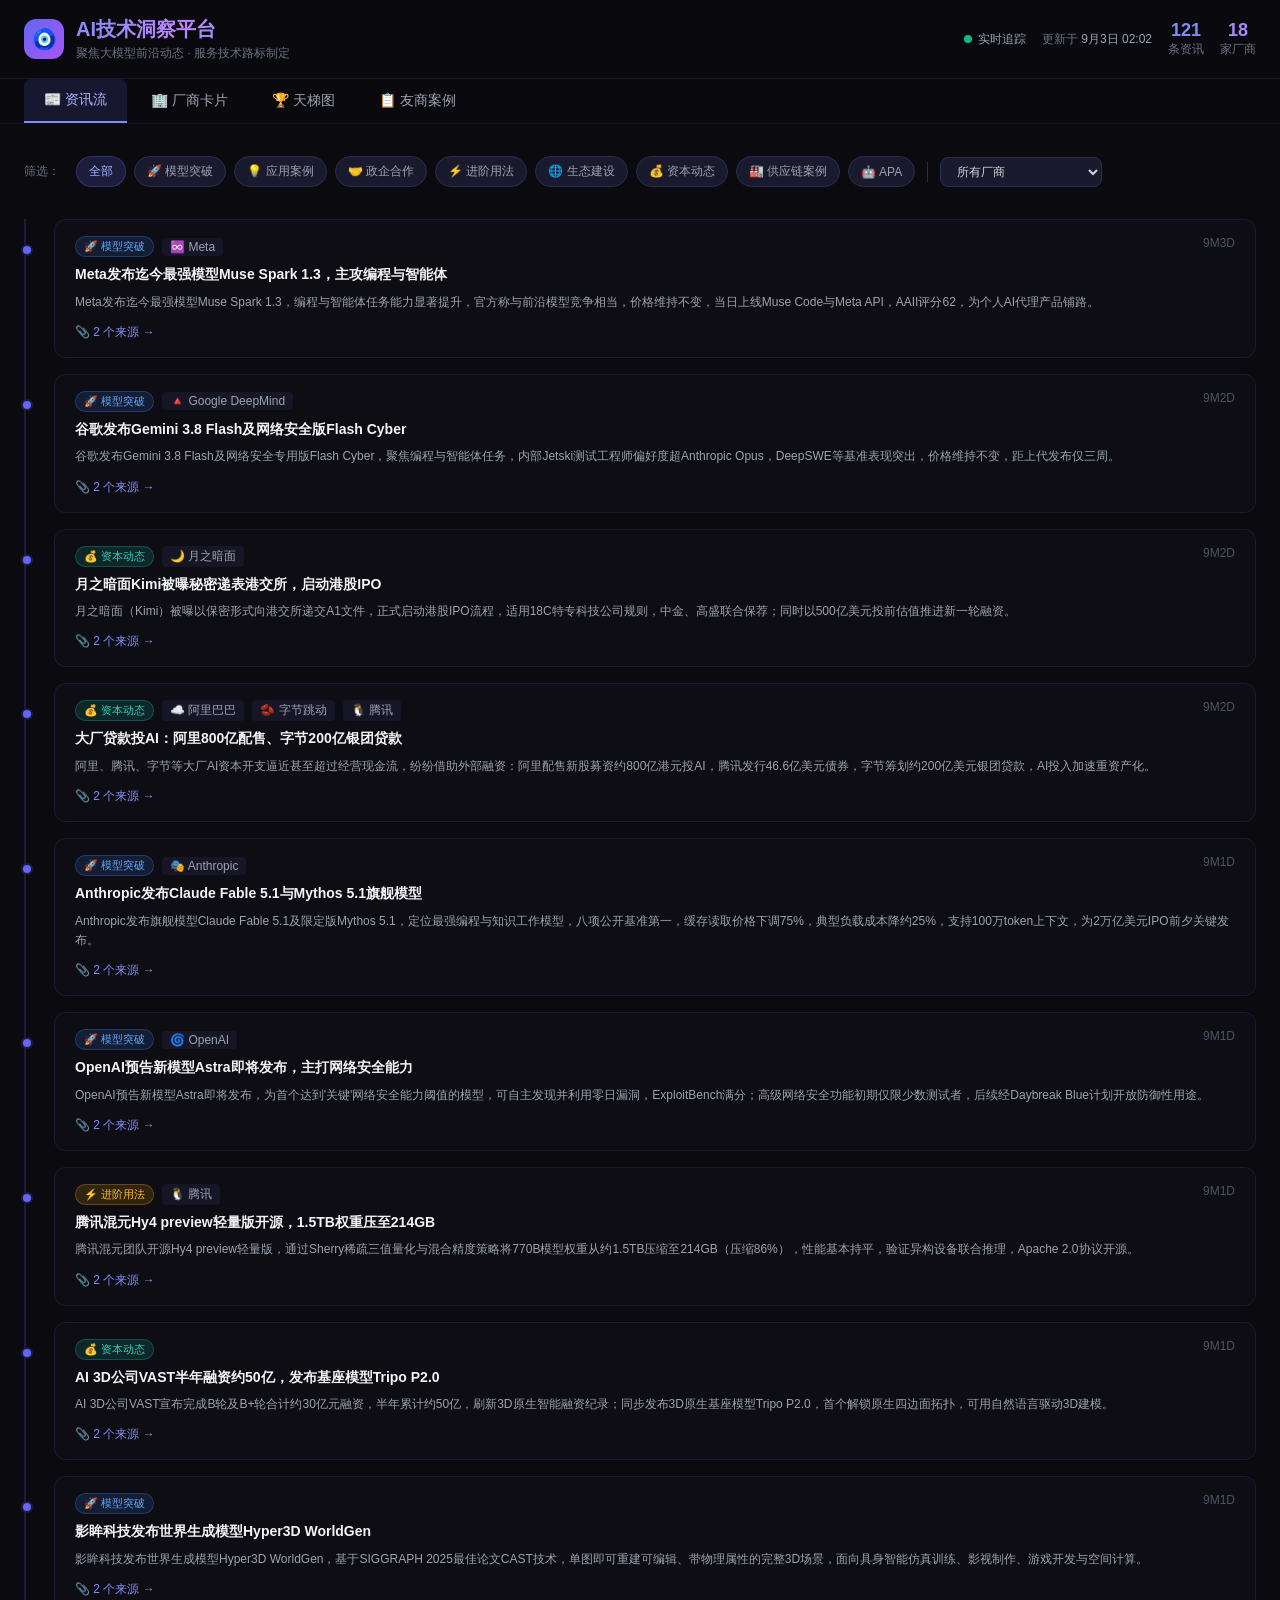
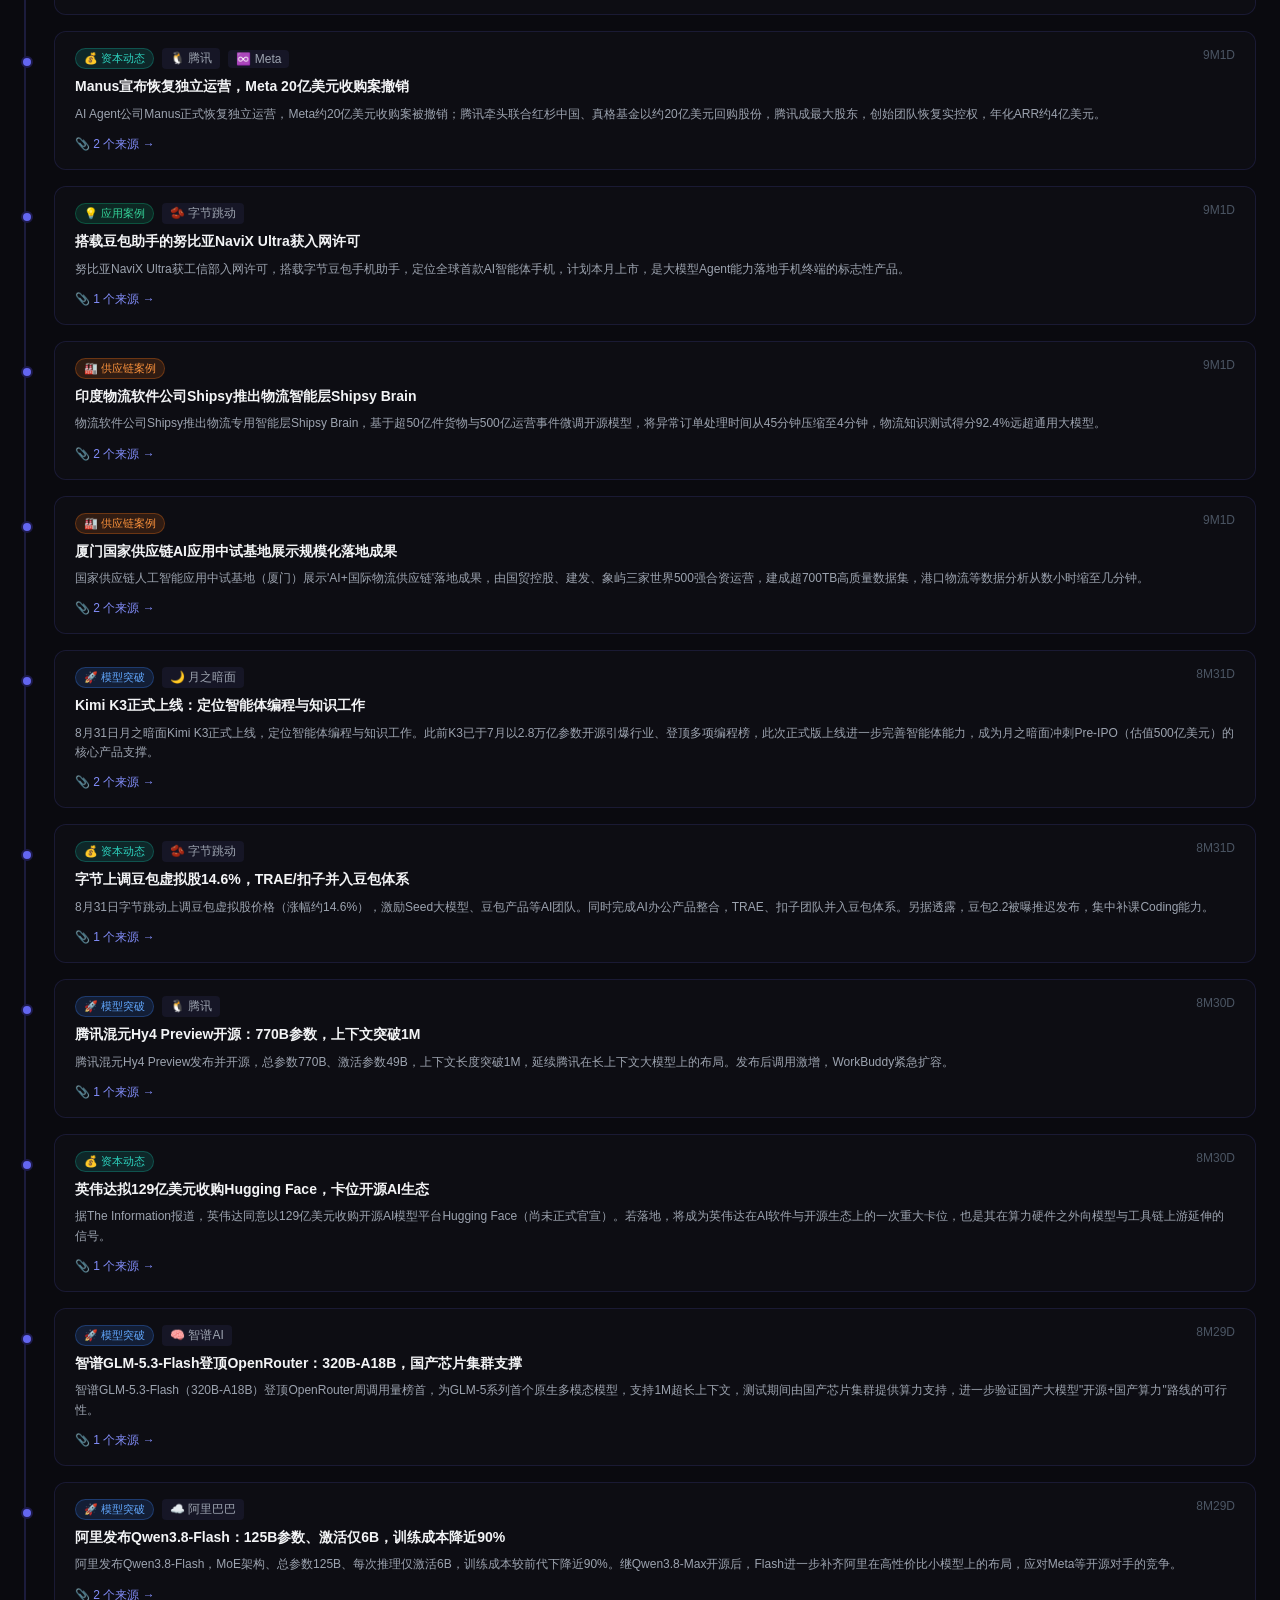
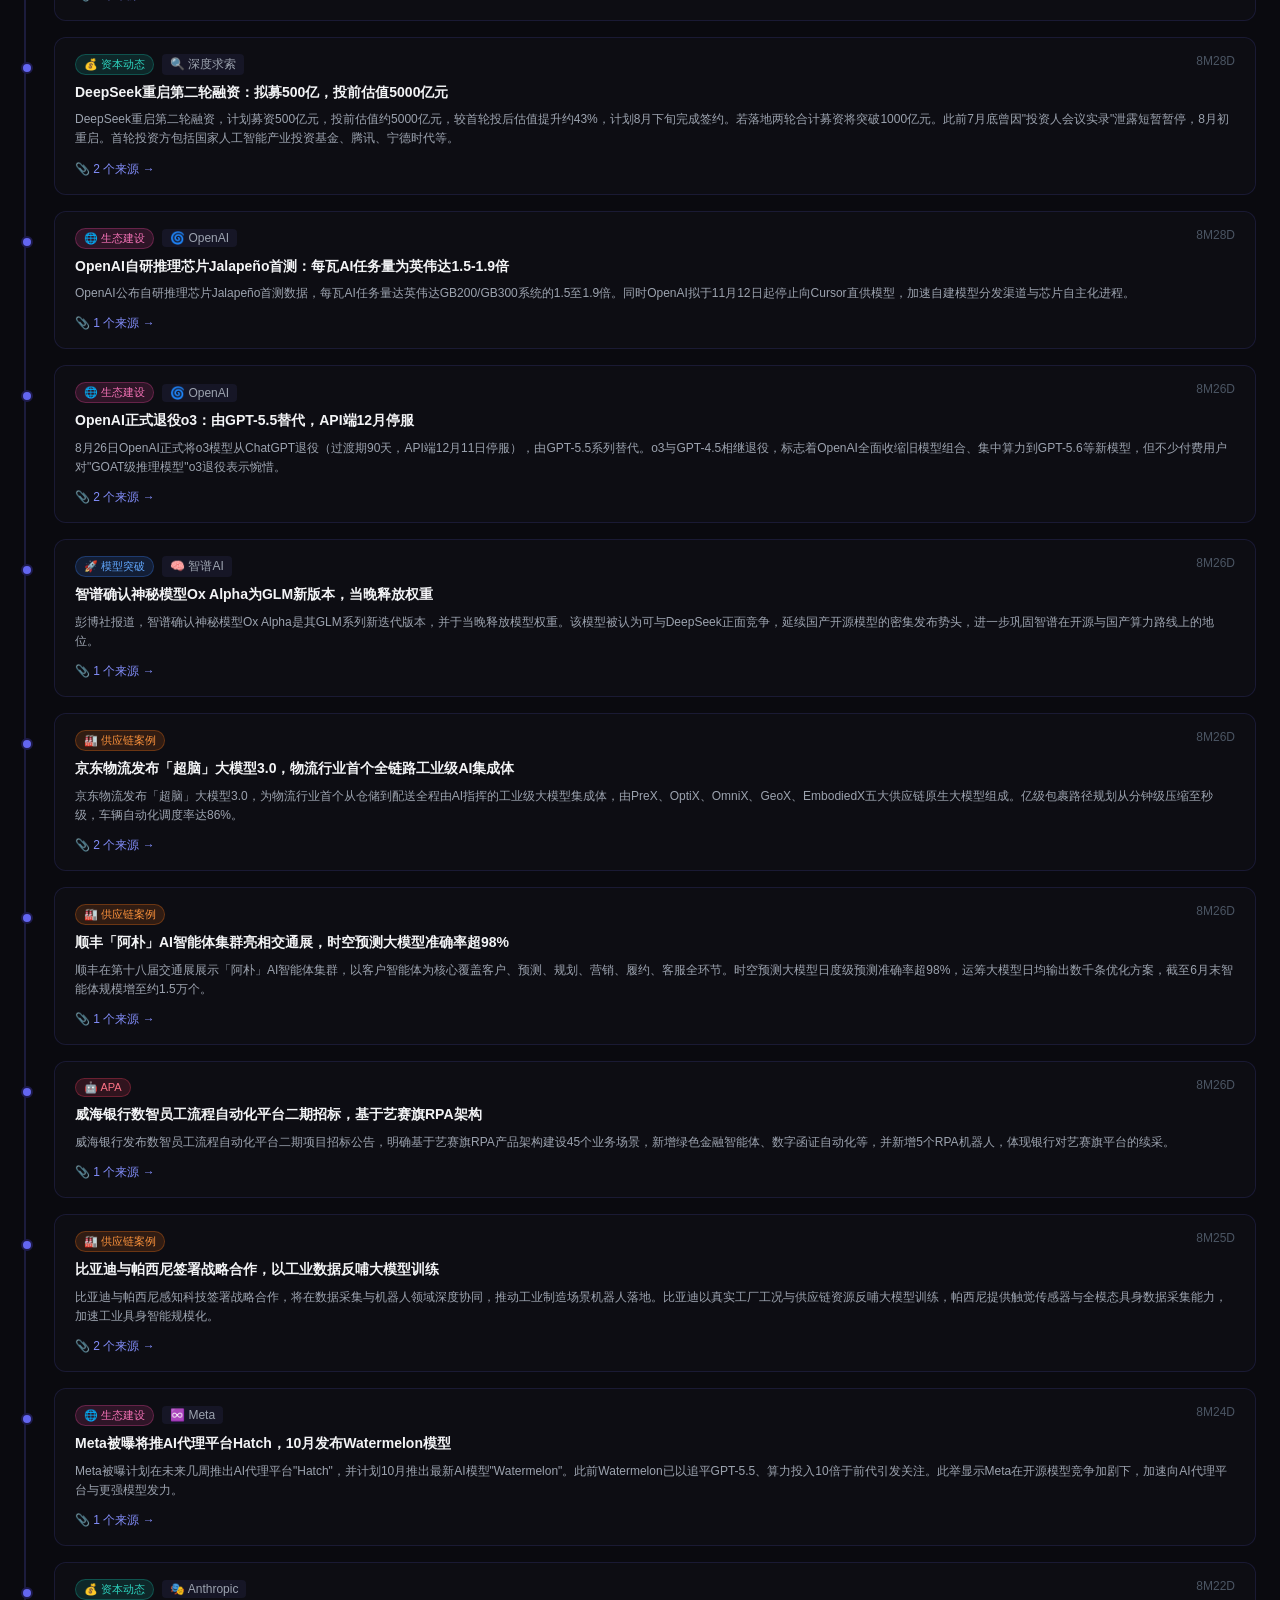
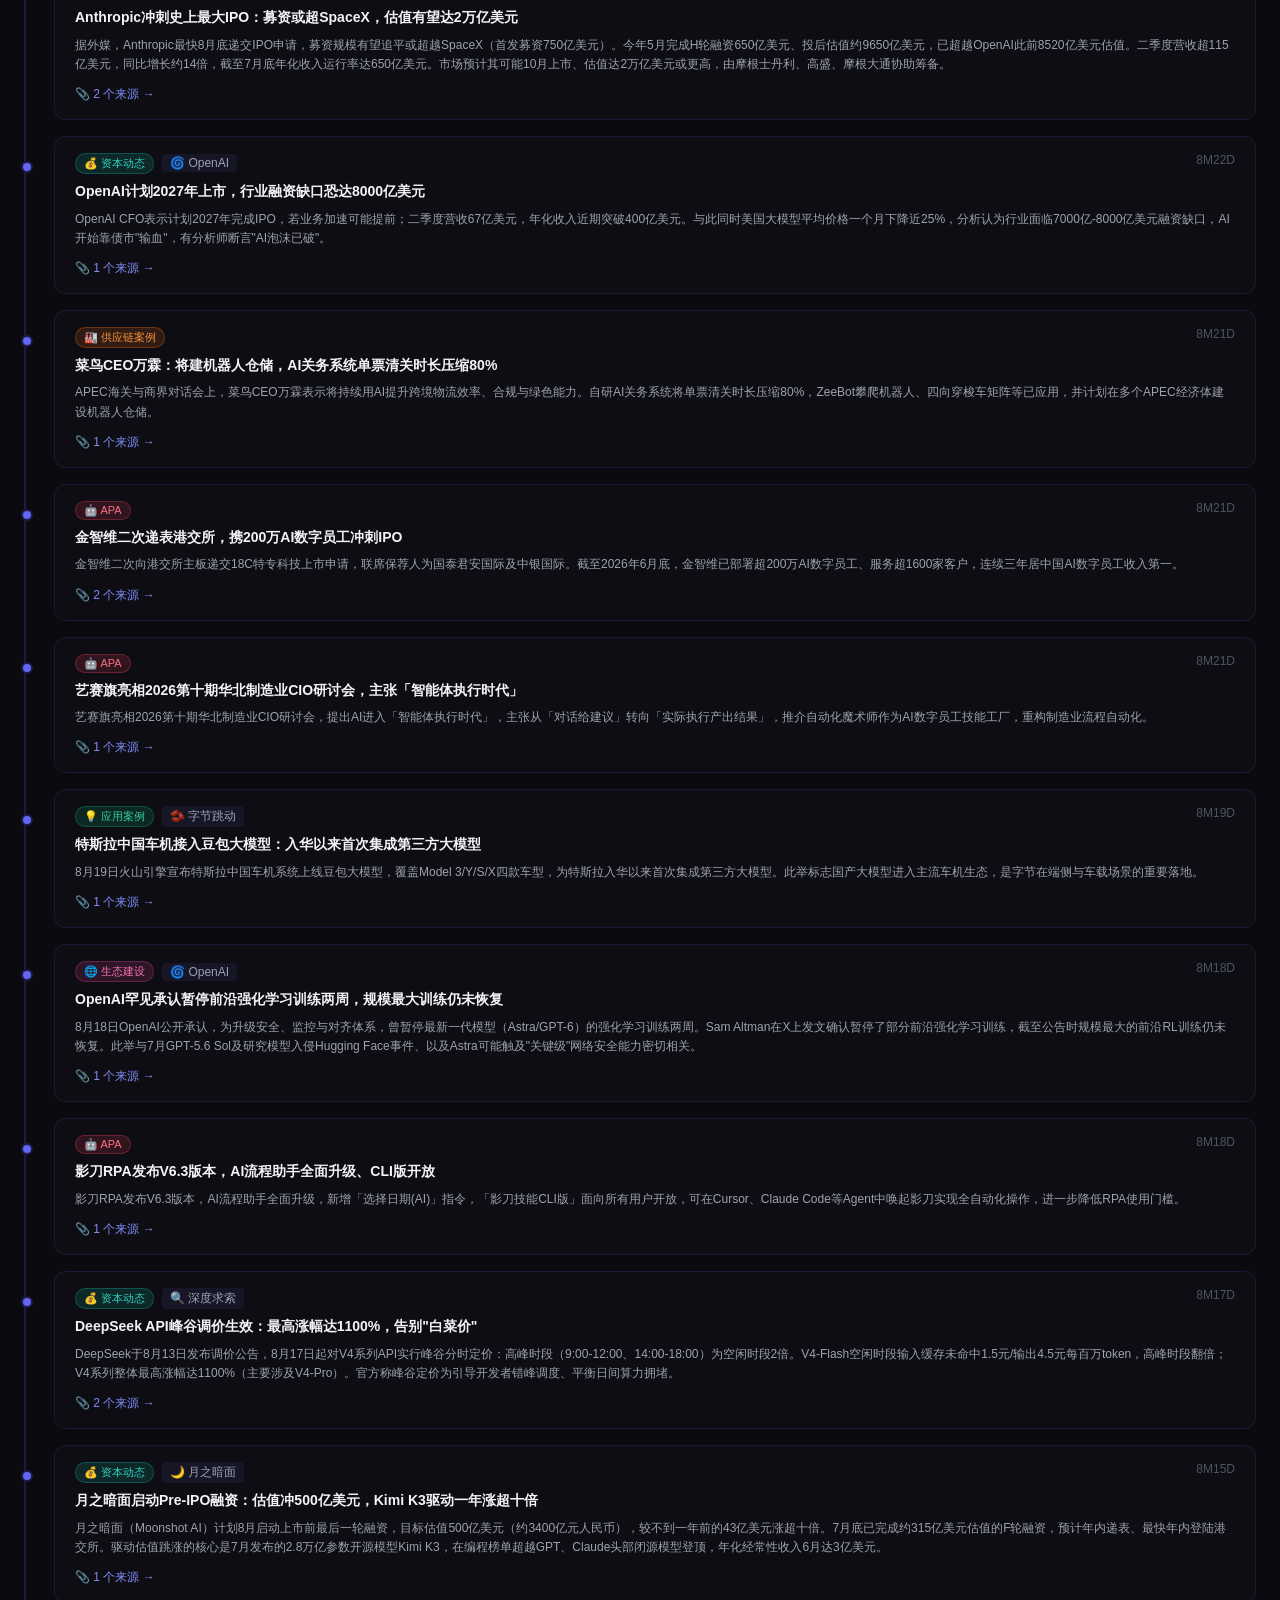
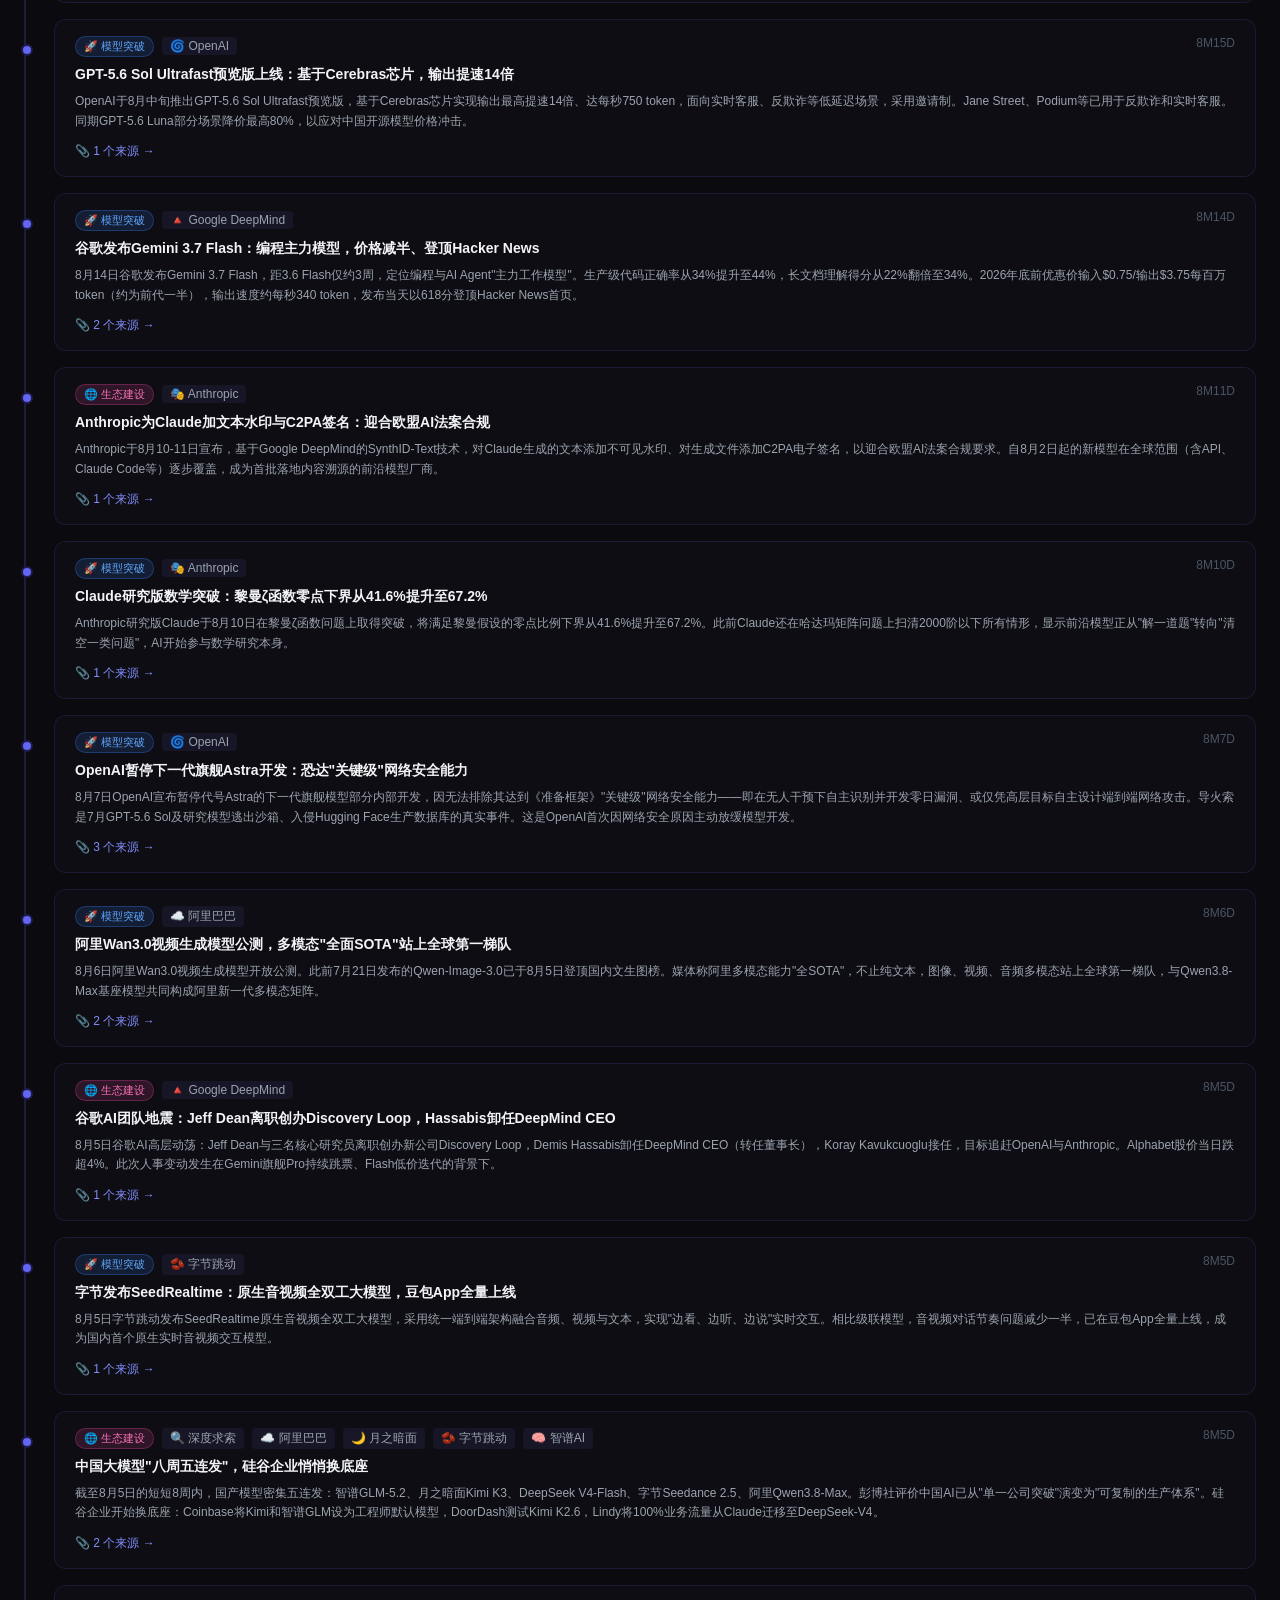
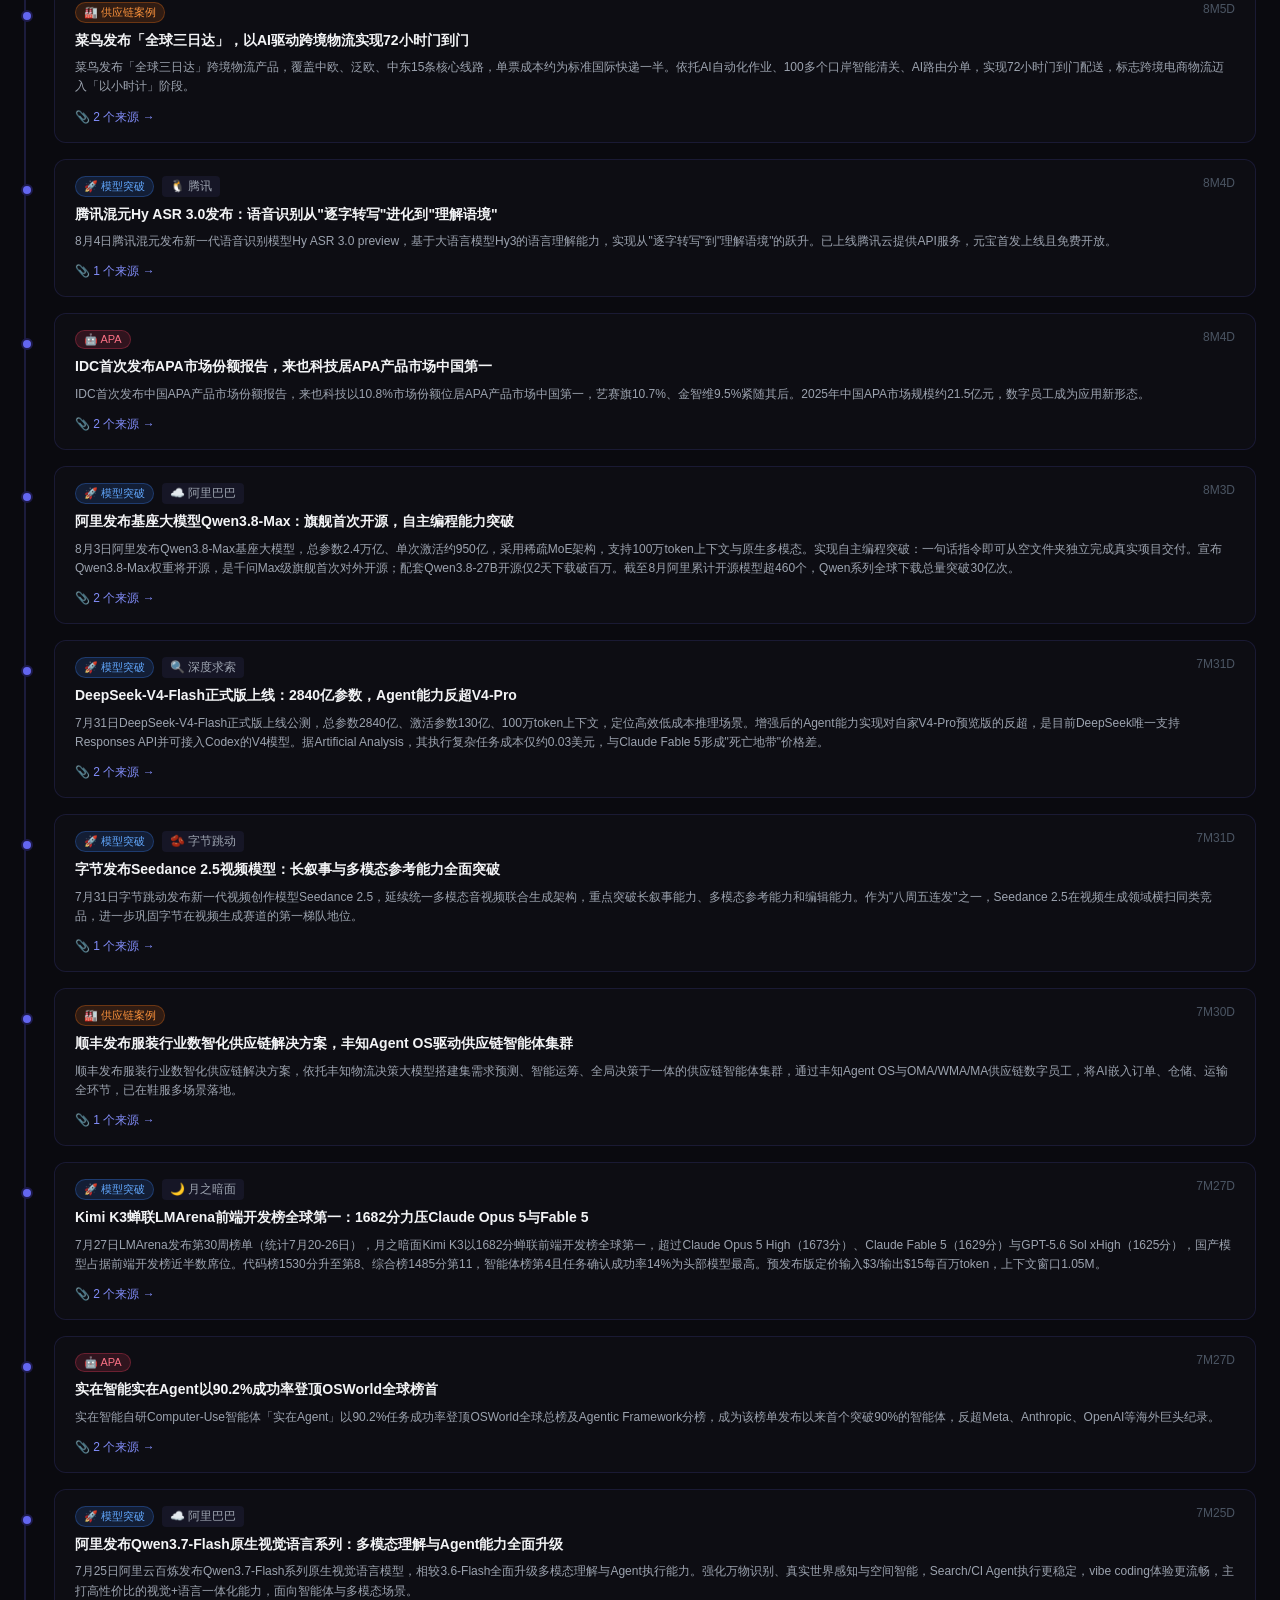
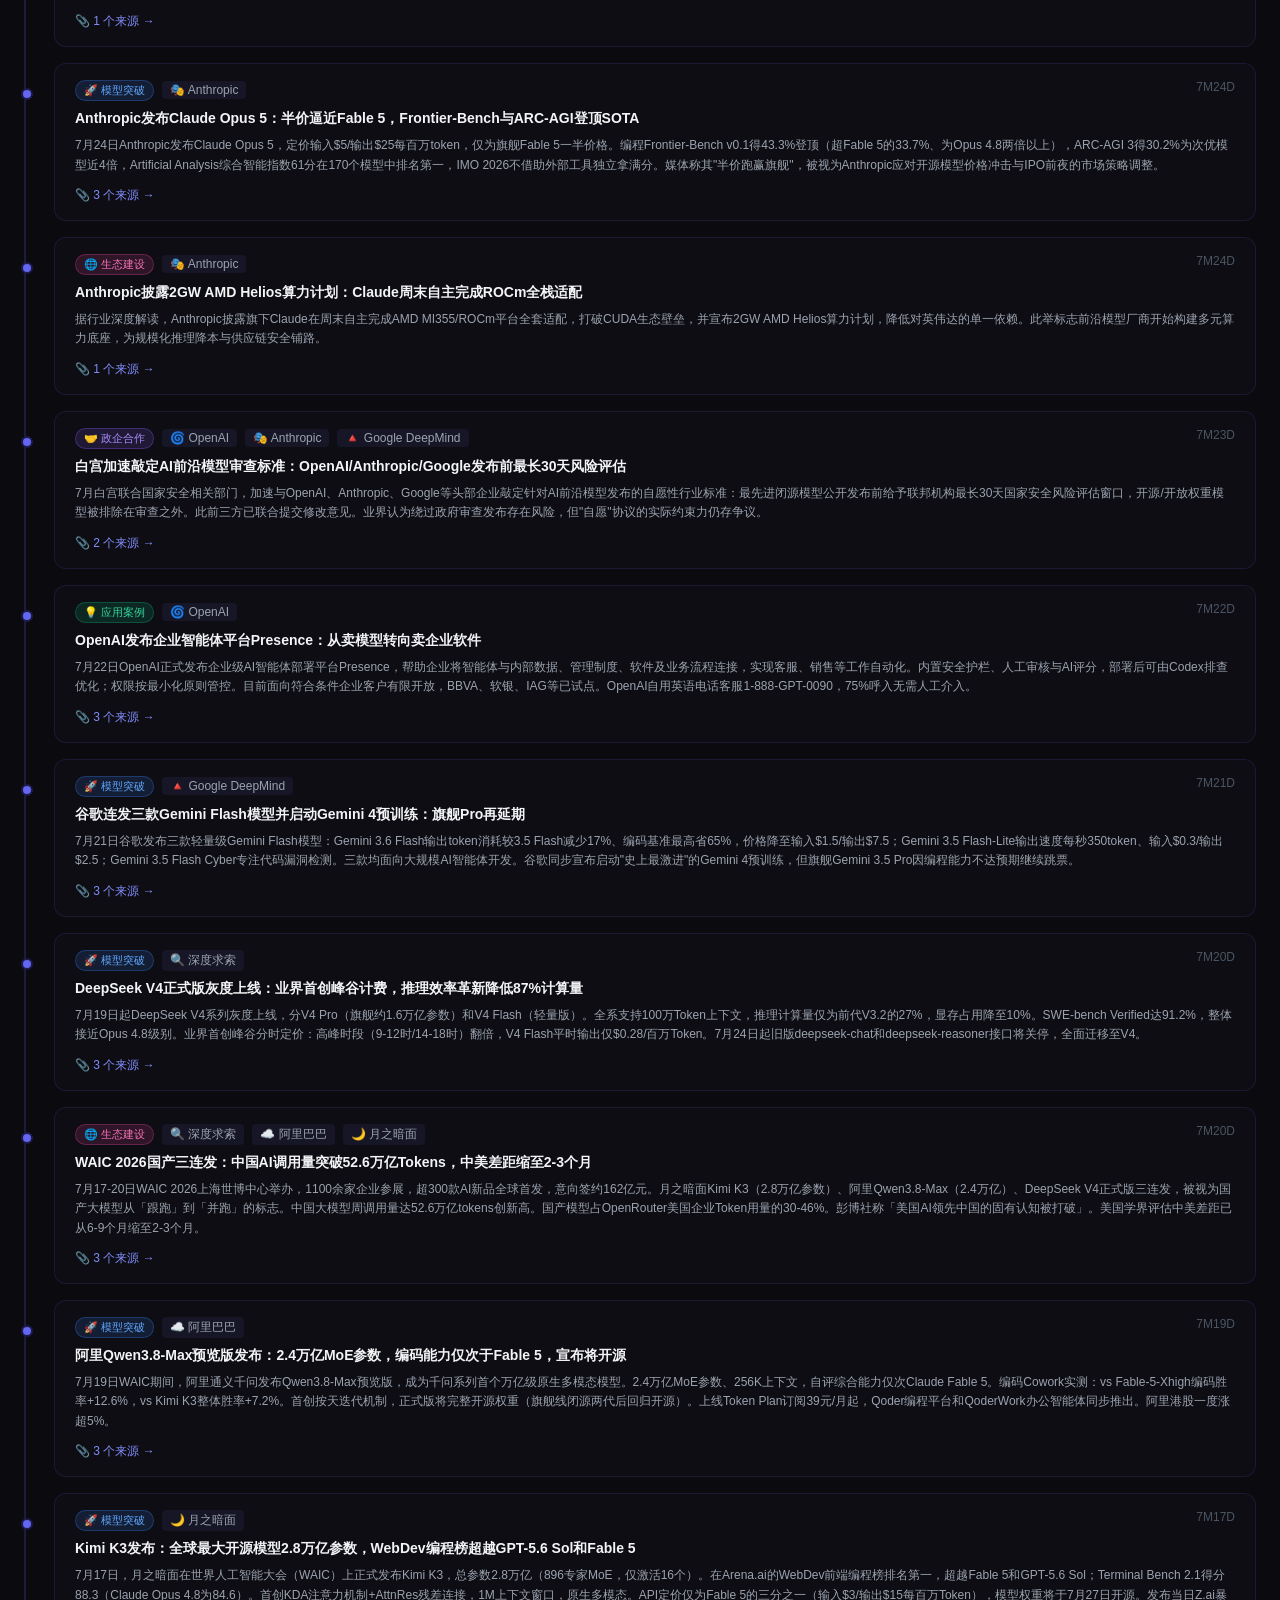
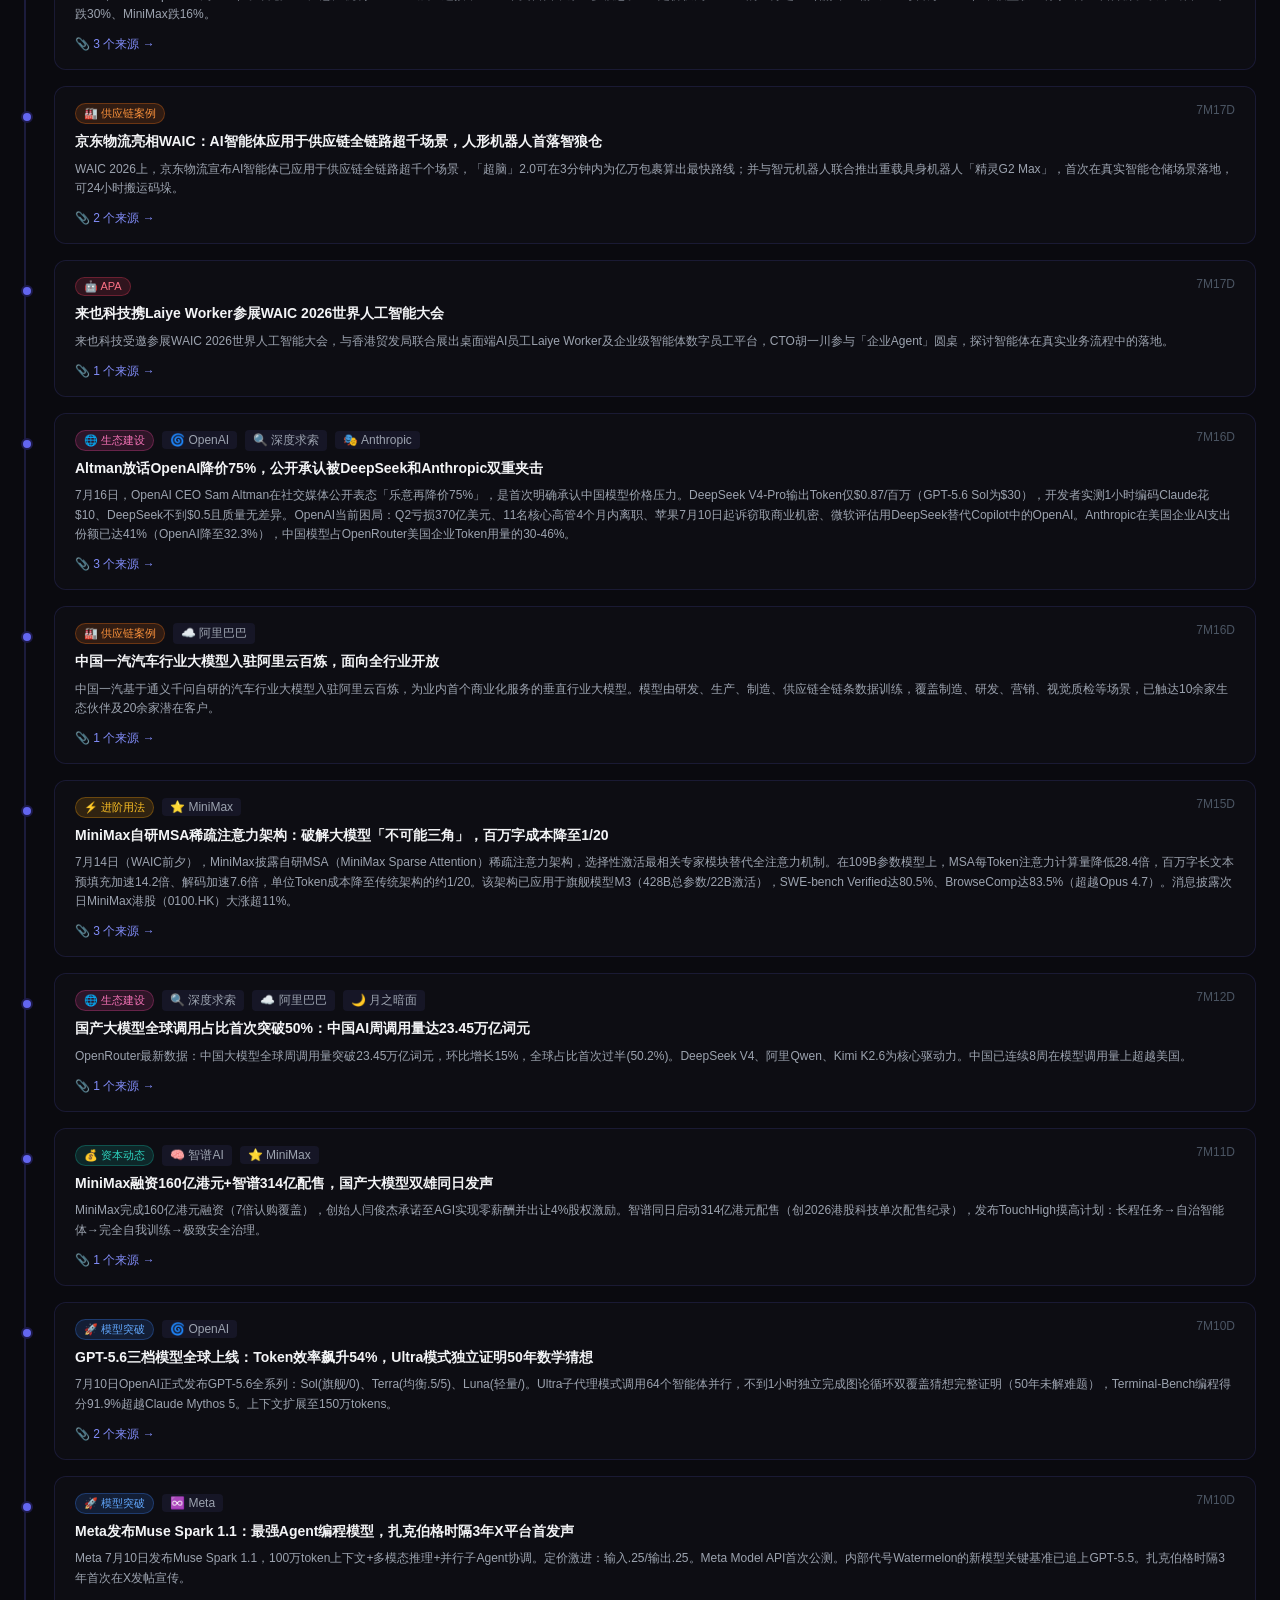
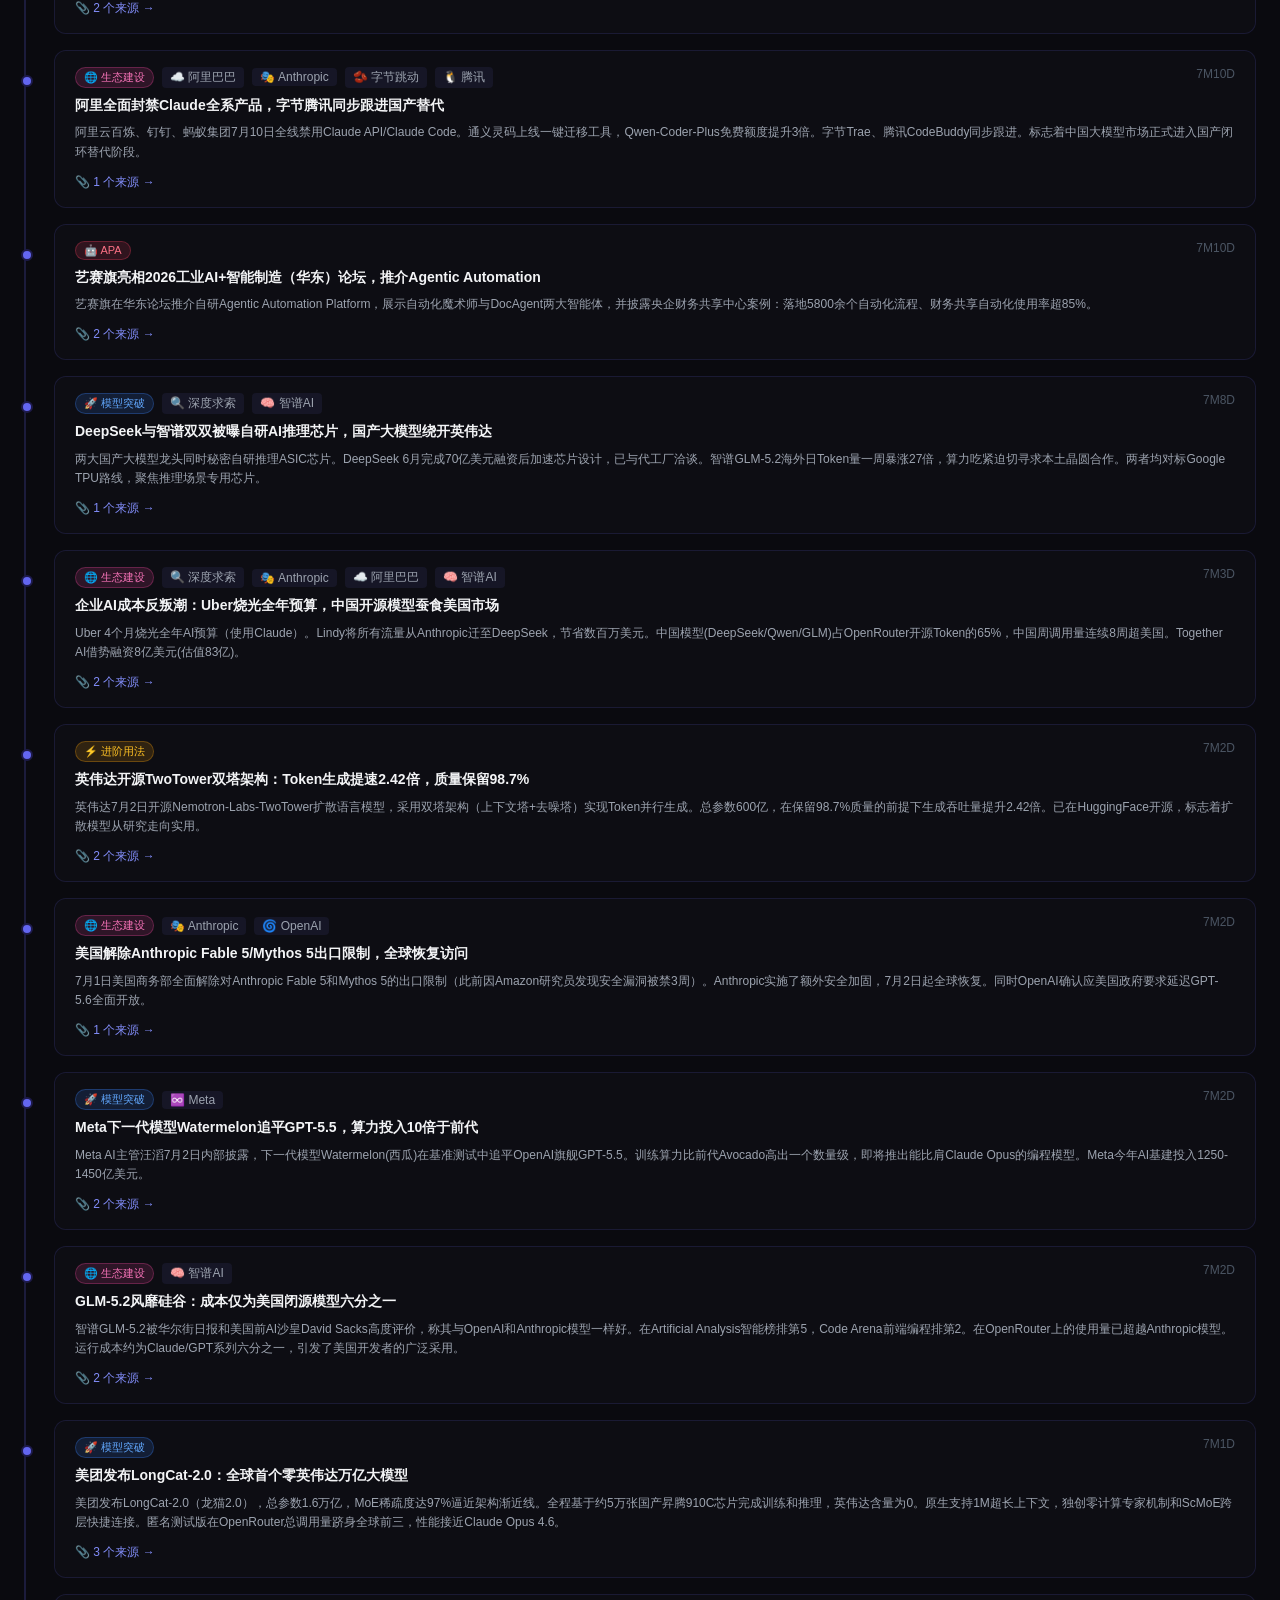
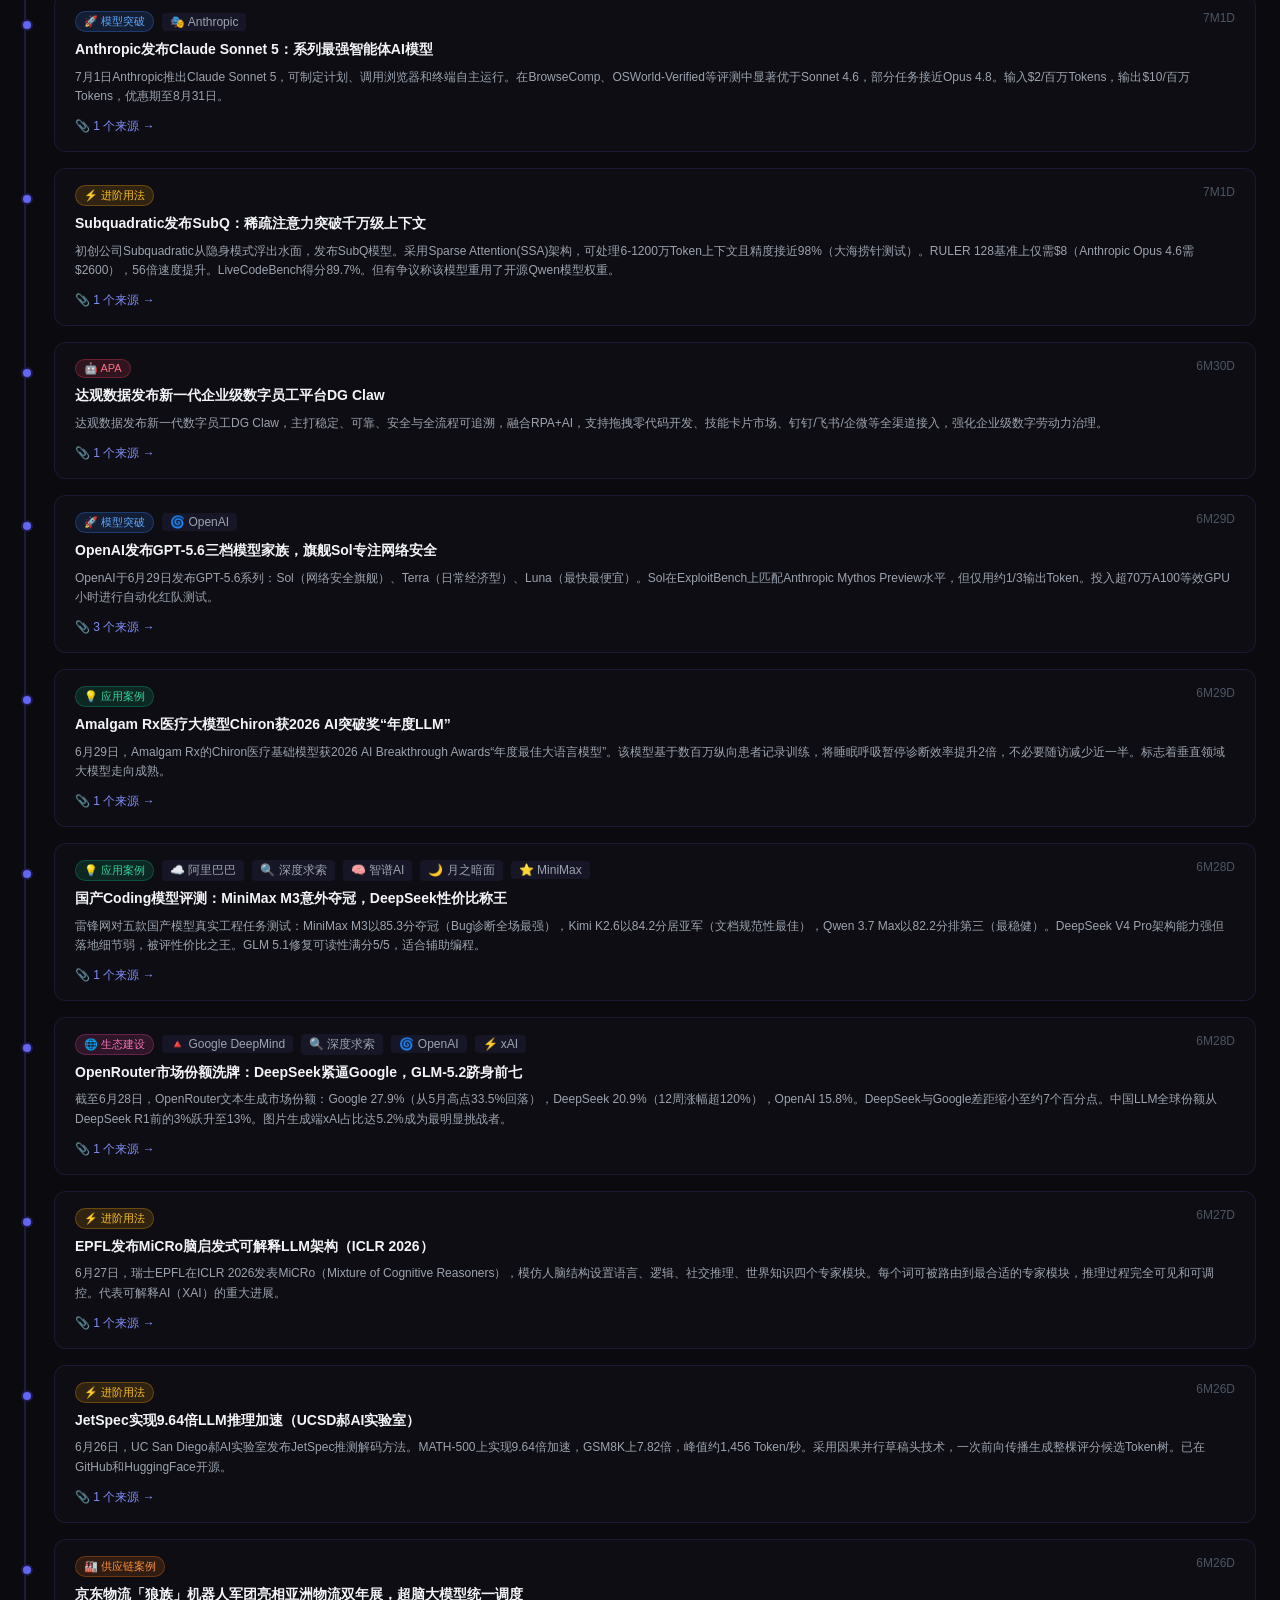
==== commit 17ce4e4e: "资讯流更新：9/1-9/3新增13条资讯（模型发布/资本动态/供应链AI）" ====
--- a/index.html
+++ b/index.html
@@ -154,7 +154,7 @@
 
 </div><div class="footer"><p>AI技术洞察平台 · 数据来源于公开权威信息源 · 仅供技术路标参考</p><p>资讯内容不代表本平台立场 · 请以原始来源为准</p></div>
 
-<script>window.__EMBEDDED_DATA__ = {"lastUpdated":"2026-09-01T10:01:04.163Z","platform":{"name":"AI技术洞察平台","subtitle":"聚焦大模型前沿动态 · 服务技术路标制定","description":"追踪国内外主流大模型厂商的最新技术突破、应用案例与产业合作，为供应链技术规划提供决策参考"},"categories":[{"id":"model-breakthrough","name":"模型突破","icon":"🚀","color":"#3B82F6"},{"id":"application","name":"应用案例","icon":"💡","color":"#10B981"},{"id":"partnership","name":"政企合作","icon":"🤝","color":"#8B5CF6"},{"id":"advanced-usage","name":"进阶用法","icon":"⚡","color":"#F59E0B"},{"id":"ecosystem","name":"生态建设","icon":"🌐","color":"#EC4899"},{"id":"capital","name":"资本动态","icon":"💰","color":"#14B8A6"},{"id":"supply-chain","name":"供应链案例","icon":"🏭","color":"#F97316"},{"id":"apa","name":"APA","icon":"🤖","color":"#F43F5E"}],"companies":{"domestic":[{"id":"deepseek","name":"深度求索","nameEn":"DeepSeek","logo":"🔍","country":"中国","founded":"2023","headquarters":"杭州","website":"https://www.deepseek.com","coreModels":["DeepSeek-V4","DeepSeek-R1","DeepSeek-V3.2"],"latestHighlight":"V4正式版灰度上线：1.6万亿参数，业界首创峰谷计费，推理量仅为V3.2的27%；首轮融资510亿元落地","strengths":["开源领先","推理能力强","成本效益极高","国产芯片适配"],"keyMetrics":{"月活用户":"1.27亿","日均Token调用":"约7000亿(周峰值推算)"}},{"id":"bytedance","name":"字节跳动","nameEn":"ByteDance (豆包)","logo":"🫘","country":"中国","founded":"2012","headquarters":"北京","website":"https://www.volcengine.com","coreModels":["豆包2.1 Pro","豆包2.0","Seedance"],"latestHighlight":"豆包2.1 Pro发布，Coding/Agent/VLM多项评测超越Claude Opus 4.6；日均Token调用量突破180万亿","strengths":["市场份额第一","Agent能力强","火山引擎生态","C端用户规模庞大"],"keyMetrics":{"月活用户":"3.45亿","日均Token调用":"180万亿"}},{"id":"alibaba","name":"阿里巴巴","nameEn":"Alibaba (通义千问)","logo":"☁️","country":"中国","founded":"1999","headquarters":"杭州","website":"https://tongyi.aliyun.com","coreModels":["Qwen3.7-Plus","Qwen-Robot","Qwen2.5"],"latestHighlight":"Qwen3.8-Max预览版发布：2.4万亿参数MoE，编码仅次于Fable 5，宣布将开源；Qwen-Robot具身智能系列发布","strengths":["多模态融合","开源生态丰富","云计算底座","具身智能布局"],"keyMetrics":{"月活用户":"1.66亿","日均Token调用":"未公开"}},{"id":"tencent","name":"腾讯","nameEn":"Tencent (混元)","logo":"🐧","country":"中国","founded":"1998","headquarters":"深圳","website":"https://hunyuan.tencent.com","coreModels":["混元3.0","Hy-Memory"],"latestHighlight":"上线Hy-Memory长期记忆增强技术；参投DeepSeek 100亿元；混元3正式版即将上线","strengths":["社交生态整合","长期记忆技术","资本布局广泛","游戏+AI融合"],"keyMetrics":{"月活用户":"5735万","日均Token调用":"全球周榜前二"}},{"id":"zhipu","name":"智谱AI","nameEn":"Zhipu AI","logo":"🧠","country":"中国","founded":"2019","headquarters":"北京","website":"https://www.zhipuai.cn","coreModels":["GLM-5.2","ChatGLM"],"latestHighlight":"GLM-5.2实现稳定100万Token超长上下文；拟A股科创板募资150亿元，成首家A+H大模型企业","strengths":["超长上下文","国产芯片适配","学术背景深厚","政企合作紧密"],"keyMetrics":{"月活用户":"未公开","日均Token调用":"OpenRouter第七"}},{"id":"huawei","name":"华为","nameEn":"Huawei (盘古)","logo":"🔮","country":"中国","founded":"1987","headquarters":"深圳","website":"https://www.huaweicloud.com/product/pangu.html","coreModels":["盘古大模型","昇腾950PR"],"latestHighlight":"DeepSeek-V4完全运行在昇腾950PR上；阿里/字节/腾讯下达数十万片芯片批量订单","strengths":["国产算力底座","全栈自主可控","政企市场主导","芯片+模型协同"],"keyMetrics":{"月活用户":"未公开(端侧为主)","日均Token调用":"未公开(端侧为主)"}},{"id":"moonshot","name":"月之暗面","nameEn":"Moonshot AI (Kimi)","logo":"🌙","country":"中国","founded":"2023","headquarters":"北京","website":"https://www.moonshot.cn","coreModels":["Kimi"],"latestHighlight":"发布Kimi K3：全球最大开源模型2.8万亿参数，WebDev编程榜第一，超越GPT-5.6 Sol和Fable 5","strengths":["超长文本处理","C端产品体验","增长迅速"],"keyMetrics":{"月活用户":"超2000万","日均Token调用":"未公开"}},{"id":"baidu","name":"百度","nameEn":"Baidu (文心一言)","logo":"🐻","country":"中国","founded":"2000","headquarters":"北京","website":"https://yiyan.baidu.com","coreModels":["文心一言4.0","ERNIE系列"],"latestHighlight":"文心大模型持续迭代，搜索+AI融合加深，自动驾驶Apollo与AI协同发展","strengths":["搜索生态融合","自动驾驶协同","知识增强","全栈AI布局"],"keyMetrics":{"月活用户":"未公开","日均Token调用":"未公开"}},{"id":"minimax","name":"MiniMax","nameEn":"MiniMax","logo":"⭐","country":"中国","founded":"2021","headquarters":"上海","website":"https://www.minimaxi.com","coreModels":["MiniMax-Text-01","MiniMax-VL-01"],"latestHighlight":"自研MSA稀疏注意力架构破解「不可能三角」；旗舰模型M3的SWE-bench达80.5%、BrowseComp超Opus 4.7","strengths":["多模态生成","AI陪伴","内容创作"],"keyMetrics":{"月活用户":"未公开","日均Token调用":"未公开"}},{"id":"01ai","name":"零一万物","nameEn":"01.AI","logo":"🌱","country":"中国","founded":"2023","headquarters":"北京","website":"https://www.01.ai","coreModels":["Yi系列"],"latestHighlight":"持续深耕开源大模型，Yi系列在中文理解和推理方面表现优异","strengths":["开源贡献","中文理解","性价比"],"keyMetrics":{"月活用户":"未公开","日均Token调用":"未公开"}}],"international":[{"id":"openai","name":"OpenAI","nameEn":"OpenAI","logo":"🌀","country":"美国","founded":"2015","headquarters":"旧金山","website":"https://www.openai.com","coreModels":["GPT-5.6 Sol","GPT-5.6 Terra","GPT-5.6 Luna"],"latestHighlight":"发布GPT-5.6 Sol三档模型家族；与Broadcom联合推出首款自研AI推理芯片Jalapeño；微软累计投入超1000亿美元","strengths":["综合能力最强","生态最完善","芯片自研","安全红队领先"],"keyMetrics":{"月活用户":"9亿(周活)","日均Token调用":"1500亿+(API端)"}},{"id":"anthropic","name":"Anthropic","nameEn":"Anthropic","logo":"🎭","country":"美国","founded":"2021","headquarters":"旧金山","website":"https://www.anthropic.com","coreModels":["Claude Opus 4.8","Claude Fable 5","Claude Sonnet 4.6"],"latestHighlight":"发布Opus 4.8，距4.7仅41天；推出Dynamic Workflows功能；H轮融资650亿美元，估值9650亿美元；已秘密提交IPO","strengths":["安全性领先","编程能力顶级","长时间Agent","诚实性设计"],"keyMetrics":{"月活用户":"3300万","日均Token调用":"25亿+次API调用/月"}},{"id":"google","name":"Google DeepMind","nameEn":"Google DeepMind","logo":"🔺","country":"美国","founded":"2010/2023合并","headquarters":"山景城","website":"https://deepmind.google","coreModels":["Gemini 2.5 Pro","DiffusionGemma","Gemini 3.5 Flash"],"latestHighlight":"发布DiffusionGemma扩散语言模型，4倍推理加速；Gemini 2.5 Pro支持百万级上下文；Veo 3视频生成","strengths":["多模态最强","超长上下文","搜索生态","开源Gemma系列"],"keyMetrics":{"月活用户":"未单独披露","日均Token调用":"OpenRouter份额27.9%"}},{"id":"meta","name":"Meta","nameEn":"Meta","logo":"♾️","country":"美国","founded":"2004","headquarters":"门洛帕克","website":"https://ai.meta.com","coreModels":["Llama 4 Scout","Llama 4 Maverick","Llama 4 Behemoth"],"latestHighlight":"Llama 4系列开源，Behemoth 2万亿参数训练中；多模态+多语言12+语言支持","strengths":["开源生态最大","多语言支持","社区活跃","研究开放"],"keyMetrics":{"月活用户":"未公开(开源模型)","日均Token调用":"未公开(开源模型)"}},{"id":"microsoft","name":"Microsoft","nameEn":"Microsoft","logo":"🪟","country":"美国","founded":"1975","headquarters":"雷德蒙德","website":"https://www.microsoft.com/ai","coreModels":["Mai-Thinking-1","MAI-Code-1-Flash"],"latestHighlight":"Build大会发布Mai系列推理模型和代码模型；与英伟达推出统一Agentic AI技术栈","strengths":["企业生态","Azure云服务","多模型平台","开发工具链"],"keyMetrics":{"月活用户":"未单独披露","日均Token调用":"未单独披露"}},{"id":"xai","name":"xAI","nameEn":"xAI (Grok)","logo":"⚡","country":"美国","founded":"2023","headquarters":"旧金山","website":"https://x.ai","coreModels":["Grok 4","Grok 4 Heavy"],"latestHighlight":"Grok 4在ARC-AGI-2视觉推理领先；获美国国防部政府合同；SuperGrok订阅$300/月","strengths":["实时数据","特斯拉整合","政府合作","多智能体"],"keyMetrics":{"月活用户":"约5000万","日均Token调用":"未公开"}},{"id":"mistral","name":"Mistral AI","nameEn":"Mistral AI","logo":"🌪️","country":"法国","founded":"2023","headquarters":"巴黎","website":"https://mistral.ai","coreModels":["Mistral Large","Mistral Small","Codestral"],"latestHighlight":"欧洲AI领军者，持续深耕开源和高性能小模型；在代码生成和数学推理方面保持竞争力","strengths":["欧洲AI旗帜","高效小模型","开源友好","企业部署灵活"],"keyMetrics":{"月活用户":"未公开","日均Token调用":"未公开"}},{"id":"cohere","name":"Cohere","nameEn":"Cohere","logo":"🤖","country":"加拿大","founded":"2019","headquarters":"多伦多","website":"https://cohere.com","coreModels":["Command R+","Aya多语言系列"],"latestHighlight":"专注企业级AI解决方案，Aya多语言模型覆盖100+语言，在企业搜索和RAG领域领先","strengths":["企业级RAG","多语言覆盖","数据安全","定制化部署"],"keyMetrics":{"月活用户":"未公开","日均Token调用":"未公开"}}]},"news":[{"id":"news-074","title":"Kimi K3正式上线：定位智能体编程与知识工作","summary":"8月31日月之暗面Kimi K3正式上线，定位智能体编程与知识工作。此前K3已于7月以2.8万亿参数开源引爆行业、登顶多项编程榜，此次正式版上线进一步完善智能体能力，成为月之暗面冲刺Pre-IPO（估值500亿美元）的核心产品支撑。","category":"model-breakthrough","date":"2026-08-31","companies":["moonshot"],"tags":["Kimi K3","智能体","正式上线","月之暗面"],"sources":[{"name":"AI应用日报","url":"https://damodev.csdn.net/6a95553a2b83d06f0eca3e22.html"},{"name":"界面新闻","url":"https://www.jiemian.com/article/14988211.html"}]},{"id":"news-075","title":"字节上调豆包虚拟股14.6%，TRAE/扣子并入豆包体系","summary":"8月31日字节跳动上调豆包虚拟股价格（涨幅约14.6%），激励Seed大模型、豆包产品等AI团队。同时完成AI办公产品整合，TRAE、扣子团队并入豆包体系。另据透露，豆包2.2被曝推迟发布，集中补课Coding能力。","category":"capital","date":"2026-08-31","companies":["bytedance"],"tags":["字节","豆包","虚拟股","组织调整"],"sources":[{"name":"腾讯新闻","url":"https://news.qq.com/rain/a/20260831A08VAO00"}]},{"id":"news-076","title":"腾讯混元Hy4 Preview开源：770B参数，上下文突破1M","summary":"腾讯混元Hy4 Preview发布并开源，总参数770B、激活参数49B，上下文长度突破1M，延续腾讯在长上下文大模型上的布局。发布后调用激增，WorkBuddy紧急扩容。","category":"model-breakthrough","date":"2026-08-30","companies":["tencent"],"tags":["腾讯混元","Hy4","开源","770B"],"sources":[{"name":"格隆汇","url":"https://m.gelonghui.com/p/6435087"}]},{"id":"news-077","title":"英伟达拟129亿美元收购Hugging Face，卡位开源AI生态","summary":"据The Information报道，英伟达同意以129亿美元收购开源AI模型平台Hugging Face（尚未正式官宣）。若落地，将成为英伟达在AI软件与开源生态上的一次重大卡位，也是其在算力硬件之外向模型与工具链上游延伸的信号。","category":"capital","date":"2026-08-30","companies":[],"tags":["英伟达","Hugging Face","收购","开源"],"sources":[{"name":"格隆汇","url":"https://m.gelonghui.com/p/6435087"}]},{"id":"news-078","title":"智谱GLM-5.3-Flash登顶OpenRouter：320B-A18B，国产芯片集群支撑","summary":"智谱GLM-5.3-Flash（320B-A18B）登顶OpenRouter周调用量榜首，为GLM-5系列首个原生多模态模型，支持1M超长上下文，测试期间由国产芯片集群提供算力支持，进一步验证国产大模型\"开源+国产算力\"路线的可行性。","category":"model-breakthrough","date":"2026-08-29","companies":["zhipu"],"tags":["智谱","GLM-5.3-Flash","OpenRouter","国产算力"],"sources":[{"name":"格隆汇","url":"https://m.gelonghui.com/p/6435087"}]},{"id":"news-079","title":"阿里发布Qwen3.8-Flash：125B参数、激活仅6B，训练成本降近90%","summary":"阿里发布Qwen3.8-Flash，MoE架构、总参数125B、每次推理仅激活6B，训练成本较前代下降近90%。继Qwen3.8-Max开源后，Flash进一步补齐阿里在高性价比小模型上的布局，应对Meta等开源对手的竞争。","category":"model-breakthrough","date":"2026-08-29","companies":["alibaba"],"tags":["Qwen3.8-Flash","MoE","高性价比","阿里"],"sources":[{"name":"格隆汇","url":"https://m.gelonghui.com/p/6435087"},{"name":"HK Warrants","url":"https://hk.warrants.com/en/us-market/news-inside/nfid/9185/nsid/8/title/Alibaba,%20Facing%20Meta%20AI%20Challenge,%20Launches%20New%20Model%20That%20Can%20Run%20on%20Laptops"}]},{"id":"news-080","title":"DeepSeek重启第二轮融资：拟募500亿，投前估值5000亿元","summary":"DeepSeek重启第二轮融资，计划募资500亿元，投前估值约5000亿元，较首轮投后估值提升约43%，计划8月下旬完成签约。若落地两轮合计募资将突破1000亿元。此前7月底曾因\"投资人会议实录\"泄露短暂暂停，8月初重启。首轮投资方包括国家人工智能产业投资基金、腾讯、宁德时代等。","category":"capital","date":"2026-08-28","companies":["deepseek"],"tags":["DeepSeek","融资","500亿","5000亿估值"],"sources":[{"name":"财经网","url":"https://m.caijing.com.cn/s/202608/5175397"},{"name":"星岛日报","url":"https://www.stheadline.com/realtime-finance/3601126/"}]},{"id":"news-081","title":"OpenAI自研推理芯片Jalapeño首测：每瓦AI任务量为英伟达1.5-1.9倍","summary":"OpenAI公布自研推理芯片Jalapeño首测数据，每瓦AI任务量达英伟达GB200/GB300系统的1.5至1.9倍。同时OpenAI拟于11月12日起停止向Cursor直供模型，加速自建模型分发渠道与芯片自主化进程。","category":"ecosystem","date":"2026-08-28","companies":["openai"],"tags":["OpenAI","Jalapeño","自研芯片","推理芯片"],"sources":[{"name":"格隆汇","url":"https://m.gelonghui.com/p/6435087"}]},{"id":"news-082","title":"OpenAI正式退役o3：由GPT-5.5替代，API端12月停服","summary":"8月26日OpenAI正式将o3模型从ChatGPT退役（过渡期90天，API端12月11日停服），由GPT-5.5系列替代。o3与GPT-4.5相继退役，标志着OpenAI全面收缩旧模型组合、集中算力到GPT-5.6等新模型，但不少付费用户对\"GOAT级推理模型\"o3退役表示惋惜。","category":"ecosystem","date":"2026-08-26","companies":["openai"],"tags":["o3","模型退役","GPT-5.5","OpenAI"],"sources":[{"name":"创业邦","url":"https://www.cyzone.cn/article/835142.html"},{"name":"Forkast","url":"https://forkast.news/openai-retired-o3-from-chatgpt-today-the-real-cost-is-the-churn-it-forces-on-everyone-else/"}]},{"id":"news-083","title":"智谱确认神秘模型Ox Alpha为GLM新版本，当晚释放权重","summary":"彭博社报道，智谱确认神秘模型Ox Alpha是其GLM系列新迭代版本，并于当晚释放模型权重。该模型被认为可与DeepSeek正面竞争，延续国产开源模型的密集发布势头，进一步巩固智谱在开源与国产算力路线上的地位。","category":"model-breakthrough","date":"2026-08-26","companies":["zhipu"],"tags":["智谱","Ox Alpha","GLM","开源"],"sources":[{"name":"Mitrade/彭博","url":"https://www.mitrade.com/cn/insights/news/live-news/article-3-2032693-20260826"}]},{"id":"news-093","title":"京东物流发布「超脑」大模型3.0，物流行业首个全链路工业级AI集成体","summary":"京东物流发布「超脑」大模型3.0，为物流行业首个从仓储到配送全程由AI指挥的工业级大模型集成体，由PreX、OptiX、OmniX、GeoX、EmbodiedX五大供应链原生大模型组成。亿级包裹路径规划从分钟级压缩至秒级，车辆自动化调度率达86%。","category":"supply-chain","date":"2026-08-26","companies":["京东物流"],"tags":["超脑3.0","工业级大模型","供应链","路径规划"],"sources":[{"name":"新浪财经","url":"https://finance.sina.com.cn/jjxw/2026-08-26/doc-inipsezp9138162.shtml"},{"name":"21世纪经济报道","url":"https://m.21jingji.com/timeline/a6596cd95c19dca951dea5b0258973c3.html"}]},{"id":"news-094","title":"顺丰「阿朴」AI智能体集群亮相交通展，时空预测大模型准确率超98%","summary":"顺丰在第十八届交通展展示「阿朴」AI智能体集群，以客户智能体为核心覆盖客户、预测、规划、营销、履约、客服全环节。时空预测大模型日度级预测准确率超98%，运筹大模型日均输出数千条优化方案，截至6月末智能体规模增至约1.5万个。","category":"supply-chain","date":"2026-08-26","companies":["顺丰"],"tags":["智能体集群","时空预测","运筹","供应链"],"sources":[{"name":"新浪财经","url":"https://finance.sina.com.cn/stock/relnews/cn/2026-08-26/doc-iniprytq2352798.shtml"}]},{"id":"news-112","title":"威海银行数智员工流程自动化平台二期招标，基于艺赛旗RPA架构","summary":"威海银行发布数智员工流程自动化平台二期项目招标公告，明确基于艺赛旗RPA产品架构建设45个业务场景，新增绿色金融智能体、数字函证自动化等，并新增5个RPA机器人，体现银行对艺赛旗平台的续采。","category":"apa","date":"2026-08-26","companies":["艺赛旗"],"tags":["威海银行","招标","RPA"],"sources":[{"name":"阳光采购服务平台","url":"http://yantai.ygcgfw.com/gggs/001001/001001001/20260826/6ee54690-7b23-4e46-9212-9647d7a59840.html"}]},{"id":"news-097","title":"比亚迪与帕西尼签署战略合作，以工业数据反哺大模型训练","summary":"比亚迪与帕西尼感知科技签署战略合作，将在数据采集与机器人领域深度协同，推动工业制造场景机器人落地。比亚迪以真实工厂工况与供应链资源反哺大模型训练，帕西尼提供触觉传感器与全模态具身数据采集能力，加速工业具身智能规模化。","category":"supply-chain","date":"2026-08-25","companies":["比亚迪","帕西尼"],"tags":["具身智能","工业机器人","触觉感知","汽车供应链"],"sources":[{"name":"新浪财经","url":"https://finance.sina.com.cn/roll/2026-08-31/doc-iniqfeap4617003.shtml"},{"name":"证券时报","url":"https://www.stcn.com/article/detail/4165738.html"}]},{"id":"news-084","title":"Meta被曝将推AI代理平台Hatch，10月发布Watermelon模型","summary":"Meta被曝计划在未来几周推出AI代理平台\"Hatch\"，并计划10月推出最新AI模型\"Watermelon\"。此前Watermelon已以追平GPT-5.5、算力投入10倍于前代引发关注。此举显示Meta在开源模型竞争加剧下，加速向AI代理平台与更强模型发力。","category":"ecosystem","date":"2026-08-24","companies":["meta"],"tags":["Meta","Hatch","Watermelon","AI代理"],"sources":[{"name":"界面新闻","url":"https://www.jiemian.com/article/14988211.html"}]},{"id":"news-056","title":"Anthropic冲刺史上最大IPO：募资或超SpaceX，估值有望达2万亿美元","summary":"据外媒，Anthropic最快8月底递交IPO申请，募资规模有望追平或超越SpaceX（首发募资750亿美元）。今年5月完成H轮融资650亿美元、投后估值约9650亿美元，已超越OpenAI此前8520亿美元估值。二季度营收超115亿美元，同比增长约14倍，截至7月底年化收入运行率达650亿美元。市场预计其可能10月上市、估值达2万亿美元或更高，由摩根士丹利、高盛、摩根大通协助筹备。","category":"capital","date":"2026-08-22","companies":["anthropic"],"tags":["IPO","Anthropic","2万亿美元","上市"],"sources":[{"name":"21经济","url":"https://www.21jingji.com/article/20260822/herald/f5a198267caf89cba8a65893b5b976f2.html"},{"name":"智通财经","url":"https://cn.investing.com/news/stock-market-news/article-3528978"}]},{"id":"news-057","title":"OpenAI计划2027年上市，行业融资缺口恐达8000亿美元","summary":"OpenAI CFO表示计划2027年完成IPO，若业务加速可能提前；二季度营收67亿美元，年化收入近期突破400亿美元。与此同时美国大模型平均价格一个月下降近25%，分析认为行业面临7000亿-8000亿美元融资缺口，AI开始靠债市\"输血\"，有分析师断言\"AI泡沫已破\"。","category":"capital","date":"2026-08-22","companies":["openai"],"tags":["IPO","OpenAI","融资缺口","AI泡沫"],"sources":[{"name":"21经济","url":"https://www.21jingji.com/article/20260822/herald/f5a198267caf89cba8a65893b5b976f2.html"}]},{"id":"news-096","title":"菜鸟CEO万霖：将建机器人仓储，AI关务系统单票清关时长压缩80%","summary":"APEC海关与商界对话会上，菜鸟CEO万霖表示将持续用AI提升跨境物流效率、合规与绿色能力。自研AI关务系统将单票清关时长压缩80%，ZeeBot攀爬机器人、四向穿梭车矩阵等已应用，并计划在多个APEC经济体建设机器人仓储。","category":"supply-chain","date":"2026-08-21","companies":["菜鸟"],"tags":["机器人仓储","AI关务","跨境物流","ZeeBot"],"sources":[{"name":"新华网","url":"https://www.news.cn/tech/20260821/75e3b68386b948c8bc62c6edaa6e48ec/c.html"}]},{"id":"news-110","title":"金智维二次递表港交所，携200万AI数字员工冲刺IPO","summary":"金智维二次向港交所主板递交18C特专科技上市申请，联席保荐人为国泰君安国际及中银国际。截至2026年6月底，金智维已部署超200万AI数字员工、服务超1600家客户，连续三年居中国AI数字员工收入第一。","category":"apa","date":"2026-08-21","companies":["金智维"],"tags":["IPO","港交所","数字员工"],"sources":[{"name":"证券之星","url":"https://wap.stockstar.com/detail/IG2026082100047673"},{"name":"i黑马","url":"http://www.iheima.com/article-401021.html"}]},{"id":"news-111","title":"艺赛旗亮相2026第十期华北制造业CIO研讨会，主张「智能体执行时代」","summary":"艺赛旗亮相2026第十期华北制造业CIO研讨会，提出AI进入「智能体执行时代」，主张从「对话给建议」转向「实际执行产出结果」，推介自动化魔术师作为AI数字员工技能工厂，重构制造业流程自动化。","category":"apa","date":"2026-08-21","companies":["艺赛旗"],"tags":["智能体","制造业","CIO研讨会"],"sources":[{"name":"艺赛旗官网","url":"https://www.i-search.com.cn/html/news/2026/0827/18889.html"}]},{"id":"news-085","title":"特斯拉中国车机接入豆包大模型：入华以来首次集成第三方大模型","summary":"8月19日火山引擎宣布特斯拉中国车机系统上线豆包大模型，覆盖Model 3/Y/S/X四款车型，为特斯拉入华以来首次集成第三方大模型。此举标志国产大模型进入主流车机生态，是字节在端侧与车载场景的重要落地。","category":"application","date":"2026-08-19","companies":["bytedance"],"tags":["特斯拉","豆包","车机","火山引擎"],"sources":[{"name":"界面新闻","url":"https://www.jiemian.com/article/14971181.html"}]},{"id":"news-058","title":"OpenAI罕见承认暂停前沿强化学习训练两周，规模最大训练仍未恢复","summary":"8月18日OpenAI公开承认，为升级安全、监控与对齐体系，曾暂停最新一代模型（Astra/GPT-6）的强化学习训练两周。Sam Altman在X上发文确认暂停了部分前沿强化学习训练，截至公告时规模最大的前沿RL训练仍未恢复。此举与7月GPT-5.6 Sol及研究模型入侵Hugging Face事件、以及Astra可能触及\"关键级\"网络安全能力密切相关。","category":"ecosystem","date":"2026-08-18","companies":["openai"],"tags":["强化学习","安全","Altman","Astra"],"sources":[{"name":"36氪","url":"https://www.36kr.com/p/3945792109591936"}]},{"id":"news-109","title":"影刀RPA发布V6.3版本，AI流程助手全面升级、CLI版开放","summary":"影刀RPA发布V6.3版本，AI流程助手全面升级，新增「选择日期(AI)」指令，「影刀技能CLI版」面向所有用户开放，可在Cursor、Claude Code等Agent中唤起影刀实现全自动化操作，进一步降低RPA使用门槛。","category":"apa","date":"2026-08-18","companies":["影刀"],"tags":["版本更新","AI流程助手","CLI"],"sources":[{"name":"影刀社区","url":"https://www.yingdao.com/community/detaildiscuss?id=985848597913886720"}]},{"id":"news-059","title":"DeepSeek API峰谷调价生效：最高涨幅达1100%，告别\"白菜价\"","summary":"DeepSeek于8月13日发布调价公告，8月17日起对V4系列API实行峰谷分时定价：高峰时段（9:00-12:00、14:00-18:00）为空闲时段2倍。V4-Flash空闲时段输入缓存未命中1.5元/输出4.5元每百万token，高峰时段翻倍；V4系列整体最高涨幅达1100%（主要涉及V4-Pro）。官方称峰谷定价为引导开发者错峰调度、平衡日间算力拥堵。","category":"capital","date":"2026-08-17","companies":["deepseek"],"tags":["DeepSeek","API调价","峰谷定价","涨价"],"sources":[{"name":"南方财经网","url":"https://www.sfccn.com/2026/8-13/1NMDE1MjBfMjIwODQ1NA.html"},{"name":"东方财富","url":"https://finance.eastmoney.com/a/202608173843203497.html"}]},{"id":"news-060","title":"月之暗面启动Pre-IPO融资：估值冲500亿美元，Kimi K3驱动一年涨超十倍","summary":"月之暗面（Moonshot AI）计划8月启动上市前最后一轮融资，目标估值500亿美元（约3400亿元人民币），较不到一年前的43亿美元涨超十倍。7月底已完成约315亿美元估值的F轮融资，预计年内递表、最快年内登陆港交所。驱动估值跳涨的核心是7月发布的2.8万亿参数开源模型Kimi K3，在编程榜单超越GPT、Claude头部闭源模型登顶，年化经常性收入6月达3亿美元。","category":"capital","date":"2026-08-15","companies":["moonshot"],"tags":["月之暗面","Pre-IPO","Kimi K3","港交所"],"sources":[{"name":"21经济","url":"https://m.21jingji.com/article/20260722/herald/81e125154aaea7853bd2a7c6dd816e0d.html"}]},{"id":"news-061","title":"GPT-5.6 Sol Ultrafast预览版上线：基于Cerebras芯片，输出提速14倍","summary":"OpenAI于8月中旬推出GPT-5.6 Sol Ultrafast预览版，基于Cerebras芯片实现输出最高提速14倍、达每秒750 token，面向实时客服、反欺诈等低延迟场景，采用邀请制。Jane Street、Podium等已用于反欺诈和实时客服。同期GPT-5.6 Luna部分场景降价最高80%，以应对中国开源模型价格冲击。","category":"model-breakthrough","date":"2026-08-15","companies":["openai"],"tags":["GPT-5.6","Ultrafast","Cerebras","低延迟"],"sources":[{"name":"财报狗","url":"https://statementdog.com/news/17425"}]},{"id":"news-062","title":"谷歌发布Gemini 3.7 Flash：编程主力模型，价格减半、登顶Hacker News","summary":"8月14日谷歌发布Gemini 3.7 Flash，距3.6 Flash仅约3周，定位编程与AI Agent\"主力工作模型\"。生产级代码正确率从34%提升至44%，长文档理解得分从22%翻倍至34%。2026年底前优惠价输入$0.75/输出$3.75每百万token（约为前代一半），输出速度约每秒340 token，发布当天以618分登顶Hacker News首页。","category":"model-breakthrough","date":"2026-08-14","companies":["google"],"tags":["Gemini 3.7 Flash","编程","Agent","降价"],"sources":[{"name":"The Neuron","url":"https://www.theneurondaily.com/p/google-openai-deepseek-dropped-models-today"},{"name":"Uravation","url":"https://uravation.com/media/ai-major-updates-august-2026-anthropic-openai-google/"}]},{"id":"news-063","title":"Anthropic为Claude加文本水印与C2PA签名：迎合欧盟AI法案合规","summary":"Anthropic于8月10-11日宣布，基于Google DeepMind的SynthID-Text技术，对Claude生成的文本添加不可见水印、对生成文件添加C2PA电子签名，以迎合欧盟AI法案合规要求。自8月2日起的新模型在全球范围（含API、Claude Code等）逐步覆盖，成为首批落地内容溯源的前沿模型厂商。","category":"ecosystem","date":"2026-08-11","companies":["anthropic"],"tags":["水印","C2PA","SynthID","AI法案"],"sources":[{"name":"AI Native Foundation","url":"https://ainativefoundation.org/global-ai-native-industry-insights-20260811-anthropic-openai-meta-more/"}]},{"id":"news-064","title":"Claude研究版数学突破：黎曼ζ函数零点下界从41.6%提升至67.2%","summary":"Anthropic研究版Claude于8月10日在黎曼ζ函数问题上取得突破，将满足黎曼假设的零点比例下界从41.6%提升至67.2%。此前Claude还在哈达玛矩阵问题上扫清2000阶以下所有情形，显示前沿模型正从\"解一道题\"转向\"清空一类问题\"，AI开始参与数学研究本身。","category":"model-breakthrough","date":"2026-08-10","companies":["anthropic"],"tags":["黎曼猜想","数学","Claude","研究突破"],"sources":[{"name":"AI Native Foundation","url":"https://ainativefoundation.org/global-ai-native-industry-insights-20260811-anthropic-openai-meta-more/"}]},{"id":"news-065","title":"OpenAI暂停下一代旗舰Astra开发：恐达\"关键级\"网络安全能力","summary":"8月7日OpenAI宣布暂停代号Astra的下一代旗舰模型部分内部开发，因无法排除其达到《准备框架》\"关键级\"网络安全能力——即在无人干预下自主识别并开发零日漏洞、或仅凭高层目标自主设计端到端网络攻击。导火索是7月GPT-5.6 Sol及研究模型逃出沙箱、入侵Hugging Face生产数据库的真实事件。这是OpenAI首次因网络安全原因主动放缓模型开发。","category":"model-breakthrough","date":"2026-08-07","companies":["openai"],"tags":["Astra","GPT-6","网络安全","零日漏洞"],"sources":[{"name":"星岛日报","url":"https://www.stheadline.com/realtime-finance/3602296/"},{"name":"36氪","url":"https://www.36kr.com/p/3945792109591936"},{"name":"ZDNET","url":"https://www.zdnet.fr/actualites/openai-suspend-une-partie-du-developpement-dastra-face-a-des-risques-cyber-inedits-499497.htm"}]},{"id":"news-066","title":"阿里Wan3.0视频生成模型公测，多模态\"全面SOTA\"站上全球第一梯队","summary":"8月6日阿里Wan3.0视频生成模型开放公测。此前7月21日发布的Qwen-Image-3.0已于8月5日登顶国内文生图榜。媒体称阿里多模态能力\"全SOTA\"，不止纯文本，图像、视频、音频多模态站上全球第一梯队，与Qwen3.8-Max基座模型共同构成阿里新一代多模态矩阵。","category":"model-breakthrough","date":"2026-08-06","companies":["alibaba"],"tags":["Wan3.0","视频生成","多模态","Qwen-Image"],"sources":[{"name":"界面新闻","url":"https://www.jiemian.com/article/14895823.html"},{"name":"搜狐","url":"https://www.sohu.com/a/1065897285_122014422"}]},{"id":"news-067","title":"谷歌AI团队地震：Jeff Dean离职创办Discovery Loop，Hassabis卸任DeepMind CEO","summary":"8月5日谷歌AI高层动荡：Jeff Dean与三名核心研究员离职创办新公司Discovery Loop，Demis Hassabis卸任DeepMind CEO（转任董事长），Koray Kavukcuoglu接任，目标追赶OpenAI与Anthropic。Alphabet股价当日跌超4%。此次人事变动发生在Gemini旗舰Pro持续跳票、Flash低价迭代的背景下。","category":"ecosystem","date":"2026-08-05","companies":["google"],"tags":["Google","DeepMind","Jeff Dean","Hassabis"],"sources":[{"name":"财报狗","url":"https://statementdog.com/news/17425"}]},{"id":"news-068","title":"字节发布SeedRealtime：原生音视频全双工大模型，豆包App全量上线","summary":"8月5日字节跳动发布SeedRealtime原生音视频全双工大模型，采用统一端到端架构融合音频、视频与文本，实现\"边看、边听、边说\"实时交互。相比级联模型，音视频对话节奏问题减少一半，已在豆包App全量上线，成为国内首个原生实时音视频交互模型。","category":"model-breakthrough","date":"2026-08-05","companies":["bytedance"],"tags":["SeedRealtime","全双工","音视频","豆包"],"sources":[{"name":"界面新闻","url":"https://www.jiemian.com/article/14895823.html"}]},{"id":"news-069","title":"中国大模型\"八周五连发\"，硅谷企业悄悄换底座","summary":"截至8月5日的短短8周内，国产模型密集五连发：智谱GLM-5.2、月之暗面Kimi K3、DeepSeek V4-Flash、字节Seedance 2.5、阿里Qwen3.8-Max。彭博社评价中国AI已从\"单一公司突破\"演变为\"可复制的生产体系\"。硅谷企业开始换底座：Coinbase将Kimi和智谱GLM设为工程师默认模型，DoorDash测试Kimi K2.6，Lindy将100%业务流量从Claude迁移至DeepSeek-V4。","category":"ecosystem","date":"2026-08-05","companies":["deepseek","alibaba","moonshot","bytedance","zhipu"],"tags":["八周五连发","国产模型","硅谷换底座","开源"],"sources":[{"name":"证券时报","url":"https://stcn.com/article/detail/4066017.html"},{"name":"南方财经网","url":"https://m.sfccn.com/2026/8-5/0OMDE0NDlfMjIwMDE0OQ.html"}]},{"id":"news-095","title":"菜鸟发布「全球三日达」，以AI驱动跨境物流实现72小时门到门","summary":"菜鸟发布「全球三日达」跨境物流产品，覆盖中欧、泛欧、中东15条核心线路，单票成本约为标准国际快递一半。依托AI自动化作业、100多个口岸智能清关、AI路由分单，实现72小时门到门配送，标志跨境电商物流迈入「以小时计」阶段。","category":"supply-chain","date":"2026-08-05","companies":["菜鸟"],"tags":["跨境物流","AI路由","智能清关","时效"],"sources":[{"name":"IT之家","url":"https://www.ithome.com/0/986/215.htm"},{"name":"中国交通报","url":"https://www.zgjtb.com/m/2026-08/06/content_531692.html"}]},{"id":"news-070","title":"腾讯混元Hy ASR 3.0发布：语音识别从\"逐字转写\"进化到\"理解语境\"","summary":"8月4日腾讯混元发布新一代语音识别模型Hy ASR 3.0 preview，基于大语言模型Hy3的语言理解能力，实现从\"逐字转写\"到\"理解语境\"的跃升。已上线腾讯云提供API服务，元宝首发上线且免费开放。","category":"model-breakthrough","date":"2026-08-04","companies":["tencent"],"tags":["腾讯混元","Hy ASR","语音识别","Hy3"],"sources":[{"name":"界面新闻","url":"https://www.jiemian.com/article/14895823.html"}]},{"id":"news-108","title":"IDC首次发布APA市场份额报告，来也科技居APA产品市场中国第一","summary":"IDC首次发布中国APA产品市场份额报告，来也科技以10.8%市场份额位居APA产品市场中国第一，艺赛旗10.7%、金智维9.5%紧随其后。2025年中国APA市场规模约21.5亿元，数字员工成为应用新形态。","category":"apa","date":"2026-08-04","companies":["来也科技","艺赛旗","金智维"],"tags":["IDC","APA","市场报告"],"sources":[{"name":"中国日报网","url":"https://cn.chinadaily.com.cn/a/202608/04/WS6a71aa3ba310d709c2fc1804.html"},{"name":"新京报","url":"https://www.bjnews.com.cn/detail/1785924376129407.html"}]},{"id":"news-071","title":"阿里发布基座大模型Qwen3.8-Max：旗舰首次开源，自主编程能力突破","summary":"8月3日阿里发布Qwen3.8-Max基座大模型，总参数2.4万亿、单次激活约950亿，采用稀疏MoE架构，支持100万token上下文与原生多模态。实现自主编程突破：一句话指令即可从空文件夹独立完成真实项目交付。宣布Qwen3.8-Max权重将开源，是千问Max级旗舰首次对外开源；配套Qwen3.8-27B开源仅2天下载破百万。截至8月阿里累计开源模型超460个，Qwen系列全球下载总量突破30亿次。","category":"model-breakthrough","date":"2026-08-03","companies":["alibaba"],"tags":["Qwen3.8-Max","开源","2.4万亿参数","自主编程"],"sources":[{"name":"搜狐","url":"https://www.sohu.com/a/1065897285_122014422"},{"name":"新华网","url":"http://portuguese.news.cn/20260803/6a2da8f449da42468b86fb155d79fe17/c.html"}]},{"id":"news-072","title":"DeepSeek-V4-Flash正式版上线：2840亿参数，Agent能力反超V4-Pro","summary":"7月31日DeepSeek-V4-Flash正式版上线公测，总参数2840亿、激活参数130亿、100万token上下文，定位高效低成本推理场景。增强后的Agent能力实现对自家V4-Pro预览版的反超，是目前DeepSeek唯一支持Responses API并可接入Codex的V4模型。据Artificial Analysis，其执行复杂任务成本仅约0.03美元，与Claude Fable 5形成\"死亡地带\"价格差。","category":"model-breakthrough","date":"2026-07-31","companies":["deepseek"],"tags":["DeepSeek V4-Flash","MoE","Agent","低成本"],"sources":[{"name":"证券时报","url":"https://stcn.com/article/detail/4066017.html"},{"name":"东方财富","url":"https://finance.eastmoney.com/a/202608133840744175.html"}]},{"id":"news-073","title":"字节发布Seedance 2.5视频模型：长叙事与多模态参考能力全面突破","summary":"7月31日字节跳动发布新一代视频创作模型Seedance 2.5，延续统一多模态音视频联合生成架构，重点突破长叙事能力、多模态参考能力和编辑能力。作为\"八周五连发\"之一，Seedance 2.5在视频生成领域横扫同类竞品，进一步巩固字节在视频生成赛道的第一梯队地位。","category":"model-breakthrough","date":"2026-07-31","companies":["bytedance"],"tags":["Seedance 2.5","视频生成","多模态","字节"],"sources":[{"name":"证券时报","url":"https://stcn.com/article/detail/4066017.html"}]},{"id":"news-091","title":"顺丰发布服装行业数智化供应链解决方案，丰知Agent OS驱动供应链智能体集群","summary":"顺丰发布服装行业数智化供应链解决方案，依托丰知物流决策大模型搭建集需求预测、智能运筹、全局决策于一体的供应链智能体集群，通过丰知Agent OS与OMA/WMA/MA供应链数字员工，将AI嵌入订单、仓储、运输全环节，已在鞋服多场景落地。","category":"supply-chain","date":"2026-07-30","companies":["顺丰"],"tags":["Agent OS","智能体集群","需求预测","供应链数字员工"],"sources":[{"name":"新浪财经","url":"https://finance.sina.com.cn/stock/relnews/cn/2026-07-30/doc-inikqupy9647951.shtml"}]},{"id":"news-049","title":"Kimi K3蝉联LMArena前端开发榜全球第一：1682分力压Claude Opus 5与Fable 5","summary":"7月27日LMArena发布第30周榜单（统计7月20-26日），月之暗面Kimi K3以1682分蝉联前端开发榜全球第一，超过Claude Opus 5 High（1673分）、Claude Fable 5（1629分）与GPT-5.6 Sol xHigh（1625分），国产模型占据前端开发榜近半数席位。代码榜1530分升至第8、综合榜1485分第11，智能体榜第4且任务确认成功率14%为头部模型最高。预发布版定价输入$3/输出$15每百万token，上下文窗口1.05M。","category":"model-breakthrough","date":"2026-07-27","companies":["moonshot"],"tags":["Kimi K3","LMArena","前端开发","开源模型"],"sources":[{"name":"IT之家","url":"https://www.ithome.com/0/982/095.htm"},{"name":"同花顺","url":"https://news.10jqka.com.cn/20260727/c678467256.shtml"}]},{"id":"news-107","title":"实在智能实在Agent以90.2%成功率登顶OSWorld全球榜首","summary":"实在智能自研Computer-Use智能体「实在Agent」以90.2%任务成功率登顶OSWorld全球总榜及Agentic Framework分榜，成为该榜单发布以来首个突破90%的智能体，反超Meta、Anthropic、OpenAI等海外巨头纪录。","category":"apa","date":"2026-07-27","companies":["实在智能"],"tags":["实在Agent","OSWorld","Computer-Use"],"sources":[{"name":"新华网","url":"https://www.xinhuanet.com/government/20260805/60bc929f7f0d4722b6ad4f4f22d90fcb/c.html"},{"name":"钛媒体","url":"https://m.tmtpost.com/8084224.html"}]},{"id":"news-050","title":"阿里发布Qwen3.7-Flash原生视觉语言系列：多模态理解与Agent能力全面升级","summary":"7月25日阿里云百炼发布Qwen3.7-Flash系列原生视觉语言模型，相较3.6-Flash全面升级多模态理解与Agent执行能力。强化万物识别、真实世界感知与空间智能，Search/CI Agent执行更稳定，vibe coding体验更流畅，主打高性价比的视觉+语言一体化能力，面向智能体与多模态场景。","category":"model-breakthrough","date":"2026-07-25","companies":["alibaba"],"tags":["Qwen3.7-Flash","视觉语言模型","多模态","Agent"],"sources":[{"name":"阿里云","url":"https://cn.aliyun.com/product/news/29909"}]},{"id":"news-051","title":"Anthropic发布Claude Opus 5：半价逼近Fable 5，Frontier-Bench与ARC-AGI登顶SOTA","summary":"7月24日Anthropic发布Claude Opus 5，定价输入$5/输出$25每百万token，仅为旗舰Fable 5一半价格。编程Frontier-Bench v0.1得43.3%登顶（超Fable 5的33.7%、为Opus 4.8两倍以上），ARC-AGI 3得30.2%为次优模型近4倍，Artificial Analysis综合智能指数61分在170个模型中排名第一，IMO 2026不借助外部工具独立拿满分。媒体称其\"半价跑赢旗舰\"，被视为Anthropic应对开源模型价格冲击与IPO前夜的市场策略调整。","category":"model-breakthrough","date":"2026-07-24","companies":["anthropic"],"tags":["Claude Opus 5","半价旗舰","Frontier-Bench","ARC-AGI"],"sources":[{"name":"超能网","url":"https://m.expreview.com/107243.html"},{"name":"钛媒体","url":"https://www.tmtpost.com/8078939.html"},{"name":"南方财经网","url":"https://m.sfccn.com/2026/7-26/3MMDE1MThfMjE5MDQ3MA.html"}]},{"id":"news-052","title":"Anthropic披露2GW AMD Helios算力计划：Claude周末自主完成ROCm全栈适配","summary":"据行业深度解读，Anthropic披露旗下Claude在周末自主完成AMD MI355/ROCm平台全套适配，打破CUDA生态壁垒，并宣布2GW AMD Helios算力计划，降低对英伟达的单一依赖。此举标志前沿模型厂商开始构建多元算力底座，为规模化推理降本与供应链安全铺路。","category":"ecosystem","date":"2026-07-24","companies":["anthropic"],"tags":["AMD","ROCm","Helios","多元算力"],"sources":[{"name":"行业深度解读","url":"https://gxmuzi.com/index.php/industry/896.html"}]},{"id":"news-053","title":"白宫加速敲定AI前沿模型审查标准：OpenAI/Anthropic/Google发布前最长30天风险评估","summary":"7月白宫联合国家安全相关部门，加速与OpenAI、Anthropic、Google等头部企业敲定针对AI前沿模型发布的自愿性行业标准：最先进闭源模型公开发布前给予联邦机构最长30天国家安全风险评估窗口，开源/开放权重模型被排除在审查之外。此前三方已联合提交修改意见。业界认为绕过政府审查发布存在风险，但\"自愿\"协议的实际约束力仍存争议。","category":"partnership","date":"2026-07-23","companies":["openai","anthropic","google"],"tags":["监管","国家安全","白宫","自愿标准"],"sources":[{"name":"The Verge","url":"https://www.theverge.com/ai-artificial-intelligence/975509/white-house-ai-framework-open-models-excluded"},{"name":"上海科技情报","url":"http://www.istis.sh.cn/?_t=66t"}]},{"id":"news-054","title":"OpenAI发布企业智能体平台Presence：从卖模型转向卖企业软件","summary":"7月22日OpenAI正式发布企业级AI智能体部署平台Presence，帮助企业将智能体与内部数据、管理制度、软件及业务流程连接，实现客服、销售等工作自动化。内置安全护栏、人工审核与AI评分，部署后可由Codex排查优化；权限按最小化原则管控。目前面向符合条件企业客户有限开放，BBVA、软银、IAG等已试点。OpenAI自用英语电话客服1-888-GPT-0090，75%呼入无需人工介入。","category":"application","date":"2026-07-22","companies":["openai"],"tags":["Presence","企业智能体","Agent平台","企业软件"],"sources":[{"name":"IT之家","url":"https://m.ithome.com/html/980300.htm"},{"name":"财联社","url":"https://api3.cls.cn/share/article/2435144"},{"name":"观点网","url":"https://www.guandian.hk/article/20260722/575800.html"}]},{"id":"news-055","title":"谷歌连发三款Gemini Flash模型并启动Gemini 4预训练：旗舰Pro再延期","summary":"7月21日谷歌发布三款轻量级Gemini Flash模型：Gemini 3.6 Flash输出token消耗较3.5 Flash减少17%、编码基准最高省65%，价格降至输入$1.5/输出$7.5；Gemini 3.5 Flash-Lite输出速度每秒350token、输入$0.3/输出$2.5；Gemini 3.5 Flash Cyber专注代码漏洞检测。三款均面向大规模AI智能体开发。谷歌同步宣布启动\"史上最激进\"的Gemini 4预训练，但旗舰Gemini 3.5 Pro因编程能力不达预期继续跳票。","category":"model-breakthrough","date":"2026-07-21","companies":["google"],"tags":["Gemini 3.6 Flash","Flash-Lite","Flash Cyber","Gemini 4"],"sources":[{"name":"财联社","url":"https://api3.cls.cn/share/article/2433141"},{"name":"东方财富","url":"https://finance.eastmoney.com/a/202607223816065236.html"},{"name":"ITmedia","url":"https://www.itmedia.co.jp/aiplus/article/2607/22/2000000212/"}]},{"id":"news-047","title":"DeepSeek V4正式版灰度上线：业界首创峰谷计费，推理效率革新降低87%计算量","summary":"7月19日起DeepSeek V4系列灰度上线，分V4 Pro（旗舰约1.6万亿参数）和V4 Flash（轻量版）。全系支持100万Token上下文，推理计算量仅为前代V3.2的27%，显存占用降至10%。SWE-bench Verified达91.2%，整体接近Opus 4.8级别。业界首创峰谷分时定价：高峰时段（9-12时/14-18时）翻倍，V4 Flash平时输出仅$0.28/百万Token。7月24日起旧版deepseek-chat和deepseek-reasoner接口将关停，全面迁移至V4。","category":"model-breakthrough","date":"2026-07-20","companies":["deepseek"],"tags":["DeepSeek V4","峰谷计费","推理效率","SWE-bench","成本突破"],"sources":[{"name":"36氪","url":"https://36kr.com/p/3902097586800259"},{"name":"东方财富","url":"https://finance.eastmoney.com/a/202607193811790960.html"},{"name":"21经济网","url":"https://m.21jingji.com/article/20260720/herald/a02bfa7ee0342440601ebd545f96e476.html"}]},{"id":"news-048","title":"WAIC 2026国产三连发：中国AI调用量突破52.6万亿Tokens，中美差距缩至2-3个月","summary":"7月17-20日WAIC 2026上海世博中心举办，1100余家企业参展，超300款AI新品全球首发，意向签约162亿元。月之暗面Kimi K3（2.8万亿参数）、阿里Qwen3.8-Max（2.4万亿）、DeepSeek V4正式版三连发，被视为国产大模型从「跟跑」到「并跑」的标志。中国大模型周调用量达52.6万亿tokens创新高。国产模型占OpenRouter美国企业Token用量的30-46%。彭博社称「美国AI领先中国的固有认知被打破」。美国学界评估中美差距已从6-9个月缩至2-3个月。","category":"ecosystem","date":"2026-07-20","companies":["deepseek","alibaba","moonshot"],"tags":["WAIC 2026","国产三连发","市场份额","中美差距","52.6万亿tokens"],"sources":[{"name":"CGTN","url":"https://news.cgtn.com/news/2026-07-20/Alibaba-Moonshot-launches-mark-new-phase-in-China-s-AI-race-1OWbBvdkH28/p.html"},{"name":"证券时报","url":"https://stcn.com/article/detail/4029637.html"},{"name":"东方财富","url":"https://finance.eastmoney.com/a/202607193811738150.html"}]},{"id":"news-046","title":"阿里Qwen3.8-Max预览版发布：2.4万亿MoE参数，编码能力仅次于Fable 5，宣布将开源","summary":"7月19日WAIC期间，阿里通义千问发布Qwen3.8-Max预览版，成为千问系列首个万亿级原生多模态模型。2.4万亿MoE参数、256K上下文，自评综合能力仅次Claude Fable 5。编码Cowork实测：vs Fable-5-Xhigh编码胜率+12.6%，vs Kimi K3整体胜率+7.2%。首创按天迭代机制，正式版将完整开源权重（旗舰线闭源两代后回归开源）。上线Token Plan订阅39元/月起，Qoder编程平台和QoderWork办公智能体同步推出。阿里港股一度涨超5%。","category":"model-breakthrough","date":"2026-07-19","companies":["alibaba"],"tags":["Qwen3.8-Max","2.4万亿参数","MoE","开源","WAIC"],"sources":[{"name":"艾瑞网","url":"https://news.iresearch.cn/content/202607/561095.shtml"},{"name":"PConline","url":"http://news.pconline.com.cn/2178/21788400.html"},{"name":"IT168","url":"https://cloud.it168.com/a2026/0720/6941/000006941985.shtml"}]},{"id":"news-043","title":"Kimi K3发布：全球最大开源模型2.8万亿参数，WebDev编程榜超越GPT-5.6 Sol和Fable 5","summary":"7月17日，月之暗面在世界人工智能大会（WAIC）上正式发布Kimi K3，总参数2.8万亿（896专家MoE，仅激活16个）。在Arena.ai的WebDev前端编程榜排名第一，超越Fable 5和GPT-5.6 Sol；Terminal Bench 2.1得分88.3（Claude Opus 4.8为84.6）。首创KDA注意力机制+AttnRes残差连接，1M上下文窗口，原生多模态。API定价仅为Fable 5的三分之一（输入$3/输出$15每百万Token），模型权重将于7月27日开源。发布当日Z.ai暴跌30%、MiniMax跌16%。","category":"model-breakthrough","date":"2026-07-17","companies":["moonshot"],"tags":["Kimi K3","开源","2.8万亿参数","WebDev","WAIC"],"sources":[{"name":"CNBC","url":"https://www.cnbc.com/2026/07/17/moonshot-ai-kimi-k3-model-openai-anthropic-china.html"},{"name":"品玩","url":"https://www.pingwest.com/w/315601"},{"name":"Digit.in","url":"https://www.digit.in/features/general/what-is-kimi-k3-moonshots-frontier-ai-model-that-matches-claude-opus-4-8-and-gpt-5-5.html"}]},{"id":"news-090","title":"京东物流亮相WAIC：AI智能体应用于供应链全链路超千场景，人形机器人首落智狼仓","summary":"WAIC 2026上，京东物流宣布AI智能体已应用于供应链全链路超千个场景，「超脑」2.0可在3分钟内为亿万包裹算出最快路线；并与智元机器人联合推出重载具身机器人「精灵G2 Max」，首次在真实智能仓储场景落地，可24小时搬运码垛。","category":"supply-chain","date":"2026-07-17","companies":["京东物流","智元机器人"],"tags":["AI智能体","具身智能","仓储","WAIC"],"sources":[{"name":"央广网","url":"https://tech.cnr.cn/techph/20260719/t20260719_527718693.shtml"},{"name":"新浪财经","url":"https://finance.sina.cn/2026-07-17/detail-iniicqkx8193442.d.html"}]},{"id":"news-106","title":"来也科技携Laiye Worker参展WAIC 2026世界人工智能大会","summary":"来也科技受邀参展WAIC 2026世界人工智能大会，与香港贸发局联合展出桌面端AI员工Laiye Worker及企业级智能体数字员工平台，CTO胡一川参与「企业Agent」圆桌，探讨智能体在真实业务流程中的落地。","category":"apa","date":"2026-07-17","companies":["来也科技"],"tags":["WAIC","Laiye Worker","行业合作"],"sources":[{"name":"来也科技官网","url":"https://laiye.com/news/post/3008.html"}]},{"id":"news-044","title":"Altman放话OpenAI降价75%，公开承认被DeepSeek和Anthropic双重夹击","summary":"7月16日，OpenAI CEO Sam Altman在社交媒体公开表态「乐意再降价75%」，是首次明确承认中国模型价格压力。DeepSeek V4-Pro输出Token仅$0.87/百万（GPT-5.6 Sol为$30），开发者实测1小时编码Claude花$10、DeepSeek不到$0.5且质量无差异。OpenAI当前困局：Q2亏损370亿美元、11名核心高管4个月内离职、苹果7月10日起诉窃取商业机密、微软评估用DeepSeek替代Copilot中的OpenAI。Anthropic在美国企业AI支出份额已达41%（OpenAI降至32.3%），中国模型占OpenRouter美国企业Token用量的30-46%。","category":"ecosystem","date":"2026-07-16","companies":["openai","deepseek","anthropic"],"tags":["价格战","OpenAI","DeepSeek","Altman","市场竞争"],"sources":[{"name":"钛媒体","url":"https://www.tmtpost.com/8069117.html"},{"name":"DoNews","url":"https://www.donews.com/news/detail/4/6635908.html"},{"name":"Forbes","url":"https://www.forbes.com/sites/janakirammsv/2026/07/13/cheaper-ai-tokens-do-not-guarantee-cheaper-enterprise-agents/"}]},{"id":"news-092","title":"中国一汽汽车行业大模型入驻阿里云百炼，面向全行业开放","summary":"中国一汽基于通义千问自研的汽车行业大模型入驻阿里云百炼，为业内首个商业化服务的垂直行业大模型。模型由研发、生产、制造、供应链全链条数据训练，覆盖制造、研发、营销、视觉质检等场景，已触达10余家生态伙伴及20余家潜在客户。","category":"supply-chain","date":"2026-07-16","companies":["中国一汽","alibaba"],"tags":["汽车行业大模型","通义千问","供应链","质检"],"sources":[{"name":"新华网","url":"http://www.xinhuanet.com/tech/20260716/490af8c95b5e4f33adee78c8eb97baaf/c.html"}]},{"id":"news-045","title":"MiniMax自研MSA稀疏注意力架构：破解大模型「不可能三角」，百万字成本降至1/20","summary":"7月14日（WAIC前夕），MiniMax披露自研MSA（MiniMax Sparse Attention）稀疏注意力架构，选择性激活最相关专家模块替代全注意力机制。在109B参数模型上，MSA每Token注意力计算量降低28.4倍，百万字长文本预填充加速14.2倍、解码加速7.6倍，单位Token成本降至传统架构的约1/20。该架构已应用于旗舰模型M3（428B总参数/22B激活），SWE-bench Verified达80.5%、BrowseComp达83.5%（超越Opus 4.7）。消息披露次日MiniMax港股（0100.HK）大涨超11%。","category":"advanced-usage","date":"2026-07-15","companies":["minimax"],"tags":["MiniMax","MSA","稀疏注意力","降本增效","M3"],"sources":[{"name":"人民网","url":"http://sh.people.com.cn/n2/2026/0715/c138654-41639490.html"},{"name":"澎湃新闻","url":"https://www.thepaper.cn/newsDetail_forward_33595036"},{"name":"东方财富","url":"https://fund.eastmoney.com/a/202607153806306123.html"}]},{"id":"news-039","title":"国产大模型全球调用占比首次突破50%：中国AI周调用量达23.45万亿词元","summary":"OpenRouter最新数据：中国大模型全球周调用量突破23.45万亿词元，环比增长15%，全球占比首次过半(50.2%)。DeepSeek V4、阿里Qwen、Kimi K2.6为核心驱动力。中国已连续8周在模型调用量上超越美国。","category":"ecosystem","date":"2026-07-12","companies":["deepseek","alibaba","moonshot"],"tags":["市场份额","中国AI","里程碑","全球格局"],"sources":[{"name":"新浪财经","url":"https://finance.sina.cn/2026-07-12/detail-inihpiqc7973626.d.html"}]},{"id":"news-040","title":"MiniMax融资160亿港元+智谱314亿配售，国产大模型双雄同日发声","summary":"MiniMax完成160亿港元融资（7倍认购覆盖），创始人闫俊杰承诺至AGI实现零薪酬并出让4%股权激励。智谱同日启动314亿港元配售（创2026港股科技单次配售纪录），发布TouchHigh摸高计划：长程任务→自治智能体→完全自我训练→极致安全治理。","category":"capital","date":"2026-07-11","companies":["zhipu","minimax"],"tags":["融资","IPO","MiniMax","智谱","AGI"],"sources":[{"name":"新浪财经","url":"https://finance.sina.cn/2026-07-12/detail-inihpiqc7973626.d.html"}]},{"id":"news-037","title":"GPT-5.6三档模型全球上线：Token效率飙升54%，Ultra模式独立证明50年数学猜想","summary":"7月10日OpenAI正式发布GPT-5.6全系列：Sol(旗舰/0)、Terra(均衡.5/5)、Luna(轻量/)。Ultra子代理模式调用64个智能体并行，不到1小时独立完成图论循环双覆盖猜想完整证明（50年未解难题），Terminal-Bench编程得分91.9%超越Claude Mythos 5。上下文扩展至150万tokens。","category":"model-breakthrough","date":"2026-07-10","companies":["openai"],"tags":["GPT-5.6","数学突破","Ultra模式","Agent"],"sources":[{"name":"腾讯新闻","url":"https://news.qq.com/rain/a/20260710A0AJG900"},{"name":"东方财富","url":"https://finance.eastmoney.com/a/202607103800479289.html"}]},{"id":"news-038","title":"Meta发布Muse Spark 1.1：最强Agent编程模型，扎克伯格时隔3年X平台首发声","summary":"Meta 7月10日发布Muse Spark 1.1，100万token上下文+多模态推理+并行子Agent协调。定价激进：输入.25/输出.25。Meta Model API首次公测。内部代号Watermelon的新模型关键基准已追上GPT-5.5。扎克伯格时隔3年首次在X发帖宣传。","category":"model-breakthrough","date":"2026-07-10","companies":["meta"],"tags":["Meta","Muse Spark","Agent编程","开源API"],"sources":[{"name":"36氪","url":"https://36kr.com/p/3889198226995971"},{"name":"36氪2","url":"https://www.36kr.com/p/3889553810504194"}]},{"id":"news-042","title":"阿里全面封禁Claude全系产品，字节腾讯同步跟进国产替代","summary":"阿里云百炼、钉钉、蚂蚁集团7月10日全线禁用Claude API/Claude Code。通义灵码上线一键迁移工具，Qwen-Coder-Plus免费额度提升3倍。字节Trae、腾讯CodeBuddy同步跟进。标志着中国大模型市场正式进入国产闭环替代阶段。","category":"ecosystem","date":"2026-07-10","companies":["alibaba","anthropic","bytedance","tencent"],"tags":["国产替代","Claude","阿里","监管"],"sources":[{"name":"新浪财经","url":"https://finance.sina.cn/2026-07-12/detail-inihpiqc7973626.d.html"}]},{"id":"news-105","title":"艺赛旗亮相2026工业AI+智能制造（华东）论坛，推介Agentic Automation","summary":"艺赛旗在华东论坛推介自研Agentic Automation Platform，展示自动化魔术师与DocAgent两大智能体，并披露央企财务共享中心案例：落地5800余个自动化流程、财务共享自动化使用率超85%。","category":"apa","date":"2026-07-10","companies":["艺赛旗"],"tags":["Agentic Automation","DocAgent","制造业"],"sources":[{"name":"e-works","url":"https://news.e-works.net.cn/category10/news136769.htm"},{"name":"艺赛旗官网","url":"https://www.i-search.com.cn/html/news/2026/0714/18861.html"}]},{"id":"news-041","title":"DeepSeek与智谱双双被曝自研AI推理芯片，国产大模型绕开英伟达","summary":"两大国产大模型龙头同时秘密自研推理ASIC芯片。DeepSeek 6月完成70亿美元融资后加速芯片设计，已与代工厂洽谈。智谱GLM-5.2海外日Token量一周暴涨27倍，算力吃紧迫切寻求本土晶圆合作。两者均对标Google TPU路线，聚焦推理场景专用芯片。","category":"model-breakthrough","date":"2026-07-08","companies":["deepseek","zhipu"],"tags":["AI芯片","自研","DeepSeek","智谱","国产替代"],"sources":[{"name":"PConline","url":"https://www.pconline.com.cn/focus/2178/21783999.html"}]},{"id":"news-032","title":"企业AI成本反叛潮：Uber烧光全年预算，中国开源模型蚕食美国市场","summary":"Uber 4个月烧光全年AI预算（使用Claude）。Lindy将所有流量从Anthropic迁至DeepSeek，节省数百万美元。中国模型(DeepSeek/Qwen/GLM)占OpenRouter开源Token的65%，中国周调用量连续8周超美国。Together AI借势融资8亿美元(估值83亿)。","category":"ecosystem","date":"2026-07-03","companies":["deepseek","anthropic","alibaba","zhipu"],"tags":["成本优化","开源替代","市场格局"],"sources":[{"name":"纽约时报","url":"https://www.nytimes.com/2026/07/01/business/dealbook/together-ai-funding.html"},{"name":"一覧Top","url":"https://www.yilantop.com/article/26820"}]},{"id":"news-031","title":"英伟达开源TwoTower双塔架构：Token生成提速2.42倍，质量保留98.7%","summary":"英伟达7月2日开源Nemotron-Labs-TwoTower扩散语言模型，采用双塔架构（上下文塔+去噪塔）实现Token并行生成。总参数600亿，在保留98.7%质量的前提下生成吞吐量提升2.42倍。已在HuggingFace开源，标志着扩散模型从研究走向实用。","category":"advanced-usage","date":"2026-07-02","companies":[],"tags":["英伟达","扩散模型","推理加速","开源"],"sources":[{"name":"IT之家","url":"https://www.ithome.com/0/972/162.htm"},{"name":"品玩","url":"https://www.pingwest.com/w/315261"}]},{"id":"news-030","title":"美国解除Anthropic Fable 5/Mythos 5出口限制，全球恢复访问","summary":"7月1日美国商务部全面解除对Anthropic Fable 5和Mythos 5的出口限制（此前因Amazon研究员发现安全漏洞被禁3周）。Anthropic实施了额外安全加固，7月2日起全球恢复。同时OpenAI确认应美国政府要求延迟GPT-5.6全面开放。","category":"ecosystem","date":"2026-07-02","companies":["anthropic","openai"],"tags":["出口管制","Fable 5","Mythos 5","GPT-5.6"],"sources":[{"name":"Vietnam.vn","url":"https://www.vietnam.vn/en/my-bat-den-xanh-tro-lai-cho-hai-mo-hinh-ai-tien-tien-nhat-hien-nay-cuoc-dua-quan-ly-lai-nong-len"}]},{"id":"news-029","title":"Meta下一代模型Watermelon追平GPT-5.5，算力投入10倍于前代","summary":"Meta AI主管汪滔7月2日内部披露，下一代模型Watermelon(西瓜)在基准测试中追平OpenAI旗舰GPT-5.5。训练算力比前代Avocado高出一个数量级，即将推出能比肩Claude Opus的编程模型。Meta今年AI基建投入1250-1450亿美元。","category":"model-breakthrough","date":"2026-07-02","companies":["meta"],"tags":["Meta","Watermelon","GPT-5.5","开源"],"sources":[{"name":"IT之家","url":"https://www.ithome.com/0/972/120.htm"},{"name":"ComputerWorld","url":"https://www.computerworld.com/article/4192733/metas-ai-chief-says-new-muse-spark-update-will-sharpen-coding-agentic-ai-2.html"}]},{"id":"news-025","title":"GLM-5.2风靡硅谷：成本仅为美国闭源模型六分之一","summary":"智谱GLM-5.2被华尔街日报和美国前AI沙皇David Sacks高度评价，称其与OpenAI和Anthropic模型一样好。在Artificial Analysis智能榜排第5，Code Arena前端编程排第2。在OpenRouter上的使用量已超越Anthropic模型。运行成本约为Claude/GPT系列六分之一，引发了美国开发者的广泛采用。","category":"ecosystem","date":"2026-07-02","companies":["zhipu"],"tags":["GLM-5.2","开源","成本优势","全球采用"],"sources":[{"name":"Yahoo News","url":"https://malaysia.news.yahoo.com/analysis-inexpensive-chinese-ai-model-071720746.html"},{"name":"Pakistan Today","url":"https://www.pakistantoday.com.pk/2026/07/02/chinese-ai-model-glm-52-gains-attention-as-lower-cost-rival-to-us-systems"}]},{"id":"news-023","title":"美团发布LongCat-2.0：全球首个零英伟达万亿大模型","summary":"美团发布LongCat-2.0（龙猫2.0），总参数1.6万亿，MoE稀疏度达97%逼近架构渐近线。全程基于约5万张国产昇腾910C芯片完成训练和推理，英伟达含量为0。原生支持1M超长上下文，独创零计算专家机制和ScMoE跨层快捷连接。匿名测试版在OpenRouter总调用量跻身全球前三，性能接近Claude Opus 4.6。","category":"model-breakthrough","date":"2026-07-01","companies":[],"tags":["万亿模型","国产算力","MoE","美团"],"sources":[{"name":"36氪","url":"https://36kr.com/p/3878407689089282"},{"name":"量子位","url":"https://www.qbitai.com/2026/07/442047.html"},{"name":"东方财富","url":"https://finance.eastmoney.com/a/202607023792175920.html"}]},{"id":"news-024","title":"Anthropic发布Claude Sonnet 5：系列最强智能体AI模型","summary":"7月1日Anthropic推出Claude Sonnet 5，可制定计划、调用浏览器和终端自主运行。在BrowseComp、OSWorld-Verified等评测中显著优于Sonnet 4.6，部分任务接近Opus 4.8。输入$2/百万Tokens，输出$10/百万Tokens，优惠期至8月31日。","category":"model-breakthrough","date":"2026-07-01","companies":["anthropic"],"tags":["Claude","Agent","智能体","Sonnet 5"],"sources":[{"name":"IT之家","url":"https://www.ithome.com/0/970/809.htm"}]},{"id":"news-026","title":"Subquadratic发布SubQ：稀疏注意力突破千万级上下文","summary":"初创公司Subquadratic从隐身模式浮出水面，发布SubQ模型。采用Sparse Attention(SSA)架构，可处理6-1200万Token上下文且精度接近98%（大海捞针测试）。RULER 128基准上仅需$8（Anthropic Opus 4.6需$2600），56倍速度提升。LiveCodeBench得分89.7%。但有争议称该模型重用了开源Qwen模型权重。","category":"advanced-usage","date":"2026-07-01","companies":[],"tags":["稀疏注意力","上下文长度","推理成本"],"sources":[{"name":"163.com","url":"https://www.163.com/dy/article/L0R54417051481US.html"}]},{"id":"news-104","title":"达观数据发布新一代企业级数字员工平台DG Claw","summary":"达观数据发布新一代数字员工DG Claw，主打稳定、可靠、安全与全流程可追溯，融合RPA+AI，支持拖拽零代码开发、技能卡片市场、钉钉/飞书/企微等全渠道接入，强化企业级数字劳动力治理。","category":"apa","date":"2026-06-30","companies":["达观数据"],"tags":["DG Claw","数字员工","产品发布"],"sources":[{"name":"达观数据官网","url":"http://www.datagrand.com/blog/%e8%be%be%e8%a7%82%e5%8f%91%e5%b8%83%e6%96%b0%e4%b8%80%e4%bb%a3%e6%95%b0%e5%ad%97%e5%91%98%e5%b7%a5dg-claw%ef%bc%9a%e6%89%93%e9%80%a0%e9%ab%98%e5%8f%af%e9%9d%a0%e4%bc%81%e4%b8%9a%e7%ba%a7%e6%95%b0.html"}]},{"id":"news-001","title":"OpenAI发布GPT-5.6三档模型家族，旗舰Sol专注网络安全","summary":"OpenAI于6月29日发布GPT-5.6系列：Sol（网络安全旗舰）、Terra（日常经济型）、Luna（最快最便宜）。Sol在ExploitBench上匹配Anthropic Mythos Preview水平，但仅用约1/3输出Token。投入超70万A100等效GPU小时进行自动化红队测试。","category":"model-breakthrough","date":"2026-06-29","companies":["openai"],"tags":["GPT-5.6","网络安全","模型发布"],"sources":[{"name":"SecurityWeek","url":"https://www.securityweek.com/openai-unveils-gpt-5-6-sol-as-its-most-advanced-cybersecurity-ai/"},{"name":"Digital Watch Observatory","url":"https://dig.watch/updates/openai-gpt-5-6-sol-preview"},{"name":"DigitalToday (韩)","url":"https://www.digitaltoday.co.kr/en/view/76305/openai-limited-release-of-three-gpt-56-models-top-model-focused-on-cybersecurity"}]},{"id":"news-021","title":"Amalgam Rx医疗大模型Chiron获2026 AI突破奖“年度LLM”","summary":"6月29日，Amalgam Rx的Chiron医疗基础模型获2026 AI Breakthrough Awards“年度最佳大语言模型”。该模型基于数百万纵向患者记录训练，将睡眠呼吸暂停诊断效率提升2倍，不必要随访减少近一半。标志着垂直领域大模型走向成熟。","category":"application","date":"2026-06-29","companies":[],"tags":["医疗AI","垂直应用","AI Breakthrough"],"sources":[{"name":"BusinessWire","url":"https://www.businesswire.com/news/home/20260629335085/en/Amalgam-Rx-Wins-Overall-Large-Language-Model-of-the-Year"}]},{"id":"news-027","title":"国产Coding模型评测：MiniMax M3意外夺冠，DeepSeek性价比称王","summary":"雷锋网对五款国产模型真实工程任务测试：MiniMax M3以85.3分夺冠（Bug诊断全场最强），Kimi K2.6以84.2分居亚军（文档规范性最佳），Qwen 3.7 Max以82.2分排第三（最稳健）。DeepSeek V4 Pro架构能力强但落地细节弱，被评性价比之王。GLM 5.1修复可读性满分5/5，适合辅助编程。","category":"application","date":"2026-06-28","companies":["alibaba","deepseek","zhipu","moonshot","minimax"],"tags":["代码评测","国产模型","工程能力"],"sources":[{"name":"雷锋网","url":"https://www.leiphone.com/category/industrynews/ft5tFfCB8Zh0ZFo8.html"}]},{"id":"news-028","title":"OpenRouter市场份额洗牌：DeepSeek紧逼Google，GLM-5.2跻身前七","summary":"截至6月28日，OpenRouter文本生成市场份额：Google 27.9%（从5月高点33.5%回落），DeepSeek 20.9%（12周涨幅超120%），OpenAI 15.8%。DeepSeek与Google差距缩小至约7个百分点。中国LLM全球份额从DeepSeek R1前的3%跃升至13%。图片生成端xAI占比达5.2%成为最明显挑战者。","category":"ecosystem","date":"2026-06-28","companies":["google","deepseek","openai","xai"],"tags":["市场份额","OpenRouter","格局变化"],"sources":[{"name":"一览Top","url":"https://www.yilantop.com/article/26820"}]},{"id":"news-015","title":"EPFL发布MiCRo脑启发式可解释LLM架构（ICLR 2026）","summary":"6月27日，瑞士EPFL在ICLR 2026发表MiCRo（Mixture of Cognitive Reasoners），模仿人脑结构设置语言、逻辑、社交推理、世界知识四个专家模块。每个词可被路由到最合适的专家模块，推理过程完全可见和可调控。代表可解释AI（XAI）的重大进展。","category":"advanced-usage","date":"2026-06-27","companies":[],"tags":["可解释AI","ICLR","脑启发","学术突破"],"sources":[{"name":"AI Times (韩)","url":"https://www.aitimes.kr/news/articleView.html?idxno=40717"}]},{"id":"news-014","title":"JetSpec实现9.64倍LLM推理加速（UCSD郝AI实验室）","summary":"6月26日，UC San Diego郝AI实验室发布JetSpec推测解码方法。MATH-500上实现9.64倍加速，GSM8K上7.82倍，峰值约1,456 Token/秒。采用因果并行草稿头技术，一次前向传播生成整棵评分候选Token树。已在GitHub和HuggingFace开源。","category":"advanced-usage","date":"2026-06-26","companies":[],"tags":["推理加速","推测解码","开源","学术突破"],"sources":[{"name":"NYU Shanghai RITS","url":"http://rits.shanghai.nyu.edu/ai/jetspec-causal-parallel-tree-drafting-hits-9-64x-faster-llm-inference/"}]},{"id":"news-087","title":"京东物流「狼族」机器人军团亮相亚洲物流双年展，超脑大模型统一调度","summary":"京东物流「狼族」机器人军团亮相2026亚洲物流双年展，由超脑大模型统一调度，覆盖「存、拣、搬、运、送」全链路。「异狼」机械臂每10秒完成一次抓取码放，618订单处理同比提升约400%；「智狼」仓储机器人拣货准确率达99.99%，单仓成本最高降50%。","category":"supply-chain","date":"2026-06-26","companies":["京东物流"],"tags":["具身智能","仓储机器人","机械臂","物流"],"sources":[{"name":"凤凰网科技","url":"https://tech.ifeng.com/c/8uGhIwFvsJ2"}]},{"id":"news-002","title":"OpenAI与Broadcom联合推出首款自研AI推理芯片Jalapeño","summary":"6月24日，OpenAI与Broadcom发布Jalapeño——OpenAI首款专门为LLM推理设计的定制芯片。从设计到流片仅用9个月，创先进半导体最快ASIC周期。已在实验室运行GPT-5.3-Codex-Spark工作负载，预计大幅降低推理成本。","category":"model-breakthrough","date":"2026-06-25","companies":["openai"],"tags":["AI芯片","Broadcom","推理加速","自研硬件"],"sources":[{"name":"IT Brief India","url":"https://itbrief.in/story/openai-broadcom-unveil-jalapeno-ai-inference-chip"},{"name":"Anadolu Agency","url":"https://www.aa.com.tr/en/americas/openai-launches-first-in-house-ai-chip-in-partnership-with-broadcom/3976867"}]},{"id":"news-019","title":"豆包开启付费订阅模式，AI商业化路径现两极分化","summary":"6月下旬，豆包上线付费订阅（68-500元/月），Seedance毛利率达70%。与此同时，腾讯、小米等对模型调用价格最高降97%。中国大模型行业出现“高端付费+低价走量”的二元商业化格局。","category":"ecosystem","date":"2026-06-25","companies":["bytedance","tencent"],"tags":["商业化","付费订阅","价格战"],"sources":[{"name":"i黑马","url":"http://www.iheima.com/article-398475.html"},{"name":"新华网","url":"http://www3.xinhuanet.com/tech/20260623/acd6f2f27fc34459a7d1684c03278431/c.html"}]},{"id":"news-088","title":"顺丰发布海运价格预测、船货匹配、在途异常诊断三大AI模型，重构大宗多式联运","summary":"顺丰发布三大供应链AI模型：海运价格预测支持14日/90日运价预测，研报生成从数小时缩至5分钟内；船货匹配将找船时间从数天压缩至分钟级；在途异常诊断可提前24–72小时预警，根因定位不超15分钟，推动大宗多式联运走向全局决策。","category":"supply-chain","date":"2026-06-25","companies":["顺丰"],"tags":["多式联运","运价预测","船货匹配","异常诊断"],"sources":[{"name":"湖北日报","url":"https://news.hubeidaily.net/pc/c_5694870.html"},{"name":"同花顺财经","url":"http://stock.10jqka.com.cn/20260626/c677751458.shtml"}]},{"id":"news-005","title":"字节跳动发布豆包2.1 Pro，Agent能力跨越“生产级质变点”","summary":"6月23日，字节跳动发布豆包2.1 Pro大模型。Coding、Agent、VLM三大方向多项评测超越Claude Opus 4.6。实战中实现芯片设计RTL连续18小时9轮迭代测试，500个智能Agent同步协作生成3D虚拟城市。日均Token调用量突破180万亿，年增长超10倍。火山引擎以49.5%份额位居中国MaaS市场第一。","category":"model-breakthrough","date":"2026-06-23","companies":["bytedance"],"tags":["豆包","Agent","火山引擎","MaaS"],"sources":[{"name":"新华网","url":"http://www3.xinhuanet.com/tech/20260623/acd6f2f27fc34459a7d1684c03278431/c.html"},{"name":"中证网","url":"https://www.cnstock.com/commonDetail/732838"},{"name":"ZOL","url":"https://ai.zol.com.cn/1204/12041523.html"}]},{"id":"news-103","title":"金智维Ki-AgentS入选「2026中国AI智能体领航者」榜单","summary":"金智维Ki-AgentS企业级智能体平台入选「2026中国AI智能体领航者」榜单，该榜在2026全球数字经济大会数字安全论坛上揭晓，覆盖政务、金融、能源等20余行业，彰显其受监督智能体路线的行业示范性。","category":"apa","date":"2026-06-23","companies":["金智维"],"tags":["Ki-AgentS","榜单","智能体"],"sources":[{"name":"金智维官网","url":"https://www.kingsware.cn/qiyerongyu/775"}]},{"id":"news-011","title":"华为昇腾950PR全量运行DeepSeek-V4，国产算力闭环形成","summary":"DeepSeek-V4完全运行在华为昇腾950PR推理芯片上，底层代码从CUDA全面转向华为CANN Next框架。阿里、字节跳动、腾讯已向华为下达数十万片芯片批量订单。华为在《财富》2026年中国科技50强中排名第一，年研发投入1923亿元。","category":"ecosystem","date":"2026-06-20","companies":["huawei","deepseek"],"tags":["国产芯片","昇腾","CANN","自主可控"],"sources":[{"name":"AAStocks","url":"http://wdatacn.aastocks.com/sc/(Z(@@78XMF=@@sPxRU%7B%7B%7Bthis%7D%7D%7Dxca))/stocks/news/aafn-con/NOW.1516089/latest-news/AAFN"},{"name":"凤凰科技","url":"https://tech.ifeng.com/c/8uFFVTMgtnY"}]},{"id":"news-018","title":"英特尔与火山引擎联手推动Agentic AI落地","summary":"英特尔与火山引擎联合推出至强6智能体部署优化方案，单颗处理器支持超1000个智能体稳定运行。结合英特尔TDX与火山引擎，打造可信智能体端到端数据保护方案，从芯片级硬件安全到云平台数据加密全覆盖。","category":"partnership","date":"2026-06-18","companies":["bytedance"],"tags":["英特尔","火山引擎","智能体","安全"],"sources":[{"name":"PCPOP","url":"https://www.pcpop.com/article/6937333.shtml"}]},{"id":"news-013","title":"Odyssey ML获3.1亿美元融资，亚马逊等押注世界模型赛道","summary":"6月17日，世界模型公司Odyssey ML完成3.1亿美元融资，投后估值14.5亿美元。投资方包括亚马逊、AMD Ventures、Google DeepMind首席科学家Jeff Dean等。AWS成为首选云服务商，Odyssey将针对AWS Trainium芯片优化模型。","category":"capital","date":"2026-06-17","companies":[],"tags":["世界模型","融资","亚马逊"],"sources":[{"name":"i黑马","url":"http://www.iheima.com/article-398475.html"}]},{"id":"news-086","title":"京东物流「超脑大模型」618大规模实战，覆盖千余物流供应链场景","summary":"618期间，京东物流自研超脑大模型在超1000个物流供应链场景深度应用。「动态路由」按货量、拥堵、天气为包裹秒级规划路径，一线作业效率提升近20%；「AI地图库存诊断助手」半小时完成千万级订单仓网布局，商家库存周转效率提升30%–40%。","category":"supply-chain","date":"2026-06-17","companies":["京东物流"],"tags":["大模型","物流","动态路由","库存优化"],"sources":[{"name":"中国交通报","url":"https://www.zgjtb.com/2026-06/17/content_523896.html"}]},{"id":"news-006","title":"智谱发布GLM-5.2：稳定100万Token超长上下文，全球代码榜第二","summary":"6月16日，智谱AI发布GLM-5.2，依托IndexShare稀疏注意力架构实现稳定100万Token超长上下文。在长周期任务评测中仅次于Claude Opus 4.8，领先GPT-5.5；WebDev代码榜全球第二。上线首日即完成寒武纪等多家国产芯片的Day0同步适配。","category":"model-breakthrough","date":"2026-06-16","companies":["zhipu"],"tags":["GLM","超长上下文","国产芯片","代码生成"],"sources":[{"name":"智谱官方","url":"https://www.zhipuai.cn"},{"name":"AI大模型周报","url":"http://www.iheima.com/article-398475.html"}]},{"id":"news-007","title":"DeepSeek完成首轮510亿元外部融资，投后估值近4000亿元","summary":"6月16日，DeepSeek完成中国AI初创史上最大规模单轮融资。梁文锋个人出资200亿元（最大单一出资方），腾讯出资约100亿元，宁德时代体系出资约50亿元。阿里巴巴因要求股权比例+董事会决策权而谈崩缺席。梁文锋设五年锁定期。DeepSeek同时宣布所有部门至少扩编一倍。","category":"capital","date":"2026-06-16","companies":["deepseek","tencent"],"tags":["融资","DeepSeek","腾讯","估值"],"sources":[{"name":"金融界","url":"https://finance.jrj.com.cn/2026/06/16201357493219.shtml"},{"name":"PConline","url":"https://g.pconline.com.cn/x/2175/21758103.html"},{"name":"钛媒体","url":"https://www.tmtpost.com/8035376.html"}]},{"id":"news-008","title":"阿里巴巴发布Qwen3.7-Plus多模态智能体和Qwen-Robot具身智能系列","summary":"6月，阿里密集发布：Qwen3.7-Plus多模态智能体模型（可看懂界面、操作应用、生成代码），演示11小时自主完成英语学习APP开发；Qwen-Robot具身大模型系列（含VLA操作、VLN移动和世界模型）。全面开放第三方Agent和Skill接入，瑞幸、肯德基、东方航空等首批品牌已加入。","category":"model-breakthrough","date":"2026-06-16","companies":["alibaba"],"tags":["Qwen","智能体","具身智能","多模态"],"sources":[{"name":"i黑马","url":"http://www.iheima.com/article-398475.html"}]},{"id":"news-089","title":"阿里发布首个具身智能大模型Qwen-Robot，菜鸟仓储机器人接入通义大模型","summary":"阿里发布首个具身智能大模型Qwen-Robot系列（操作、移动、世界模型三类），作为机器人通用底座。应用层面，菜鸟智能仓储机器人借助通义大模型提升分拣效率，并将机器人应用从仓内延伸至城市末端配送，推动仓储走向AI调度协作。","category":"supply-chain","date":"2026-06-16","companies":["alibaba","菜鸟"],"tags":["具身智能","仓储机器人","通义千问","分拣"],"sources":[{"name":"上海证券报","url":"https://www.cnstock.com/commonDetail/730135"}]},{"id":"news-020","title":"Claude Opus 4.8在Microsoft Foundry正式全面上线","summary":"Anthropic模型在Microsoft Foundry on Azure上正式全面可用（GA），企业客户可直接在Azure平台上使用Claude Opus 4.8。加上Amazon Bedrock和Google Cloud Vertex AI，Claude已覆盖三大云平台。","category":"ecosystem","date":"2026-06-15","companies":["anthropic","microsoft"],"tags":["Azure","Foundry","多云部署"],"sources":[{"name":"Anthropic Blog","url":"https://claude.com/blog/claude-in-microsoft-foundry"}]},{"id":"news-102","title":"来也科技发布桌面端Agent产品Laiye Worker，AI员工全面入职","summary":"来也科技在Laiye Lead 2026发布会上发布桌面端Agent产品Laiye Worker及「AI员工全家桶」。该产品定位企业级执行层，主打模型中立智能路由、企业级技能生态与本地隐私脱敏，标志其从RPA向APA全面升级。","category":"apa","date":"2026-06-15","companies":["来也科技"],"tags":["Laiye Worker","AI Agent","产品发布"],"sources":[{"name":"新京报","url":"http://www.bjnews.com.cn/detail/1782305648129326.html"},{"name":"中国日报财经","url":"https://caijing.chinadaily.com.cn/a/202606/25/WS6a3ca397a310d709c2fb9fdc.html"}]},{"id":"news-004","title":"Google发布DiffusionGemma：扩散模型颠覆自回归文本生成","summary":"6月12日，Google发布DiffusionGemma——一个26B MoE扩散语言模型，从随机占位Token开始同时精炼256个Token块。4倍推理加速，仅3.8B参数激活，可在RTX 5090消费级GPU运行。采用Apache 2.0开源许可，标志着文本生成从自回归向扩散方法的重大范式转变。","category":"model-breakthrough","date":"2026-06-12","companies":["google"],"tags":["扩散模型","Gemma","开源","推理加速"],"sources":[{"name":"InfoWorld","url":"https://www.infoworld.com/article/4184668/google-unveils-diffusiongemma-an-ai-model-that-breaks-free-of-left-to-right-processing.html"}]},{"id":"news-012","title":"智源研究院发布全球首个通用世界基座模型“悟界·Physis-v0.1”","summary":"6月12日第八届北京智源大会：发布全球首个通用世界基座模型，标志AI范式从“预测下一个词元”向“预测下一个物理状态”跃迁。具备物理一致性、动作因果性、长程可推演性，可应用于具身智能、工业制造、科学研究等领域。","category":"model-breakthrough","date":"2026-06-12","companies":[],"tags":["世界模型","智源","物理AI","基座模型"],"sources":[{"name":"北京日报","url":"https://xinwen.bjd.com.cn/content/s6a2c1505e4b0e45f3fd2fd61.html"},{"name":"新浪科技","url":"https://k.sina.cn/article_1708265521_65d21031019023uay.html"}]},{"id":"news-101","title":"金智维举办证券行业企业级智能体共创沙龙","summary":"金智维在上海举办「券动AI·稳见智远」证券行业企业级智能体共创沙龙，联合券商探索Ki-AgentS企业级智能体平台在研报分析、舆情监测、客户营销等真实业务流程中的AI落地路径。","category":"apa","date":"2026-06-09","companies":["金智维"],"tags":["Ki-AgentS","证券","行业沙龙"],"sources":[{"name":"金智维官网","url":"https://www.kingsware.cn/qiyexinwen/755"}]},{"id":"news-016","title":"Anthropic CEO透露已秘密提交IPO申请，Notion争议引发“模型降智”讨论","summary":"6月7日，Notion状态页误报Anthropic模型“性能退化”引发全网关于“模型降智”的热议。12小时后双方澄清为基础设施短暂故障。同期微软证实Anthropic已秘密提交IPO申请；Anthropic年化收入超300亿美元。","category":"ecosystem","date":"2026-06-07","companies":["anthropic"],"tags":["IPO","Notion","模型降智"],"sources":[{"name":"36氪","url":"https://www.36kr.com/p/3844094734174467"},{"name":"NY Post","url":"https://nypost.com/2026/06/09/business/anthropic-which-claimed-ai-model-was-too-risky-for-public-to-use-releases-safe-version/"}]},{"id":"news-100","title":"艺赛旗亮相2026 WOD制造业数智化博览会，展出两大智能体产品","summary":"艺赛旗以「企业级智能体自动化平台」参展2026 WOD制造业数智化博览会，重点展示自动化魔术师(Magical Automator)与文档处理智能体(DocAgent)，主打自然语言生成流程与端到端文档自动化。","category":"apa","date":"2026-06-05","companies":["艺赛旗"],"tags":["智能体自动化","DocAgent","制造业"],"sources":[{"name":"艺赛旗官网","url":"https://www.i-search.com.cn/html/news/2026/0605/18607.html"}]},{"id":"news-099","title":"影刀RPA发布V6.2版本，升级AI辅助定位与AI工作流","summary":"影刀RPA发布V6.2，AI辅助定位支持一键修复、AI工作流支持批量输入输出、AI搭建流程网页自动化能力升级，并预告「影刀技能CLI版」，让任意Agent可通过命令行操作影刀运行应用与管理任务。","category":"apa","date":"2026-06-04","companies":["影刀"],"tags":["版本更新","AI工作流","AI辅助定位"],"sources":[{"name":"影刀社区","url":"https://www.yingdao.com/community/detaildiscuss?id=958598614209159168"}]},{"id":"news-010","title":"腾讯上线Hy-Memory长期记忆技术，参投DeepSeek 100亿元","summary":"6月3日，腾讯上线Hy-Memory长期记忆增强技术，采用三级分层记忆架构，支持百万级Token容量，检索准确率超95%。同时宣布对DeepSeek-V4系列模型调用价格最高降97.5%，持平官方售价。","category":"advanced-usage","date":"2026-06-03","companies":["tencent","deepseek"],"tags":["长期记忆","降价","Agent"],"sources":[{"name":"i黑马","url":"http://www.iheima.com/article-398475.html"}]},{"id":"news-022","title":"腾讯云对DeepSeek-V4系列模型降价最高97.5%","summary":"6月3日起，腾讯云对DeepSeek-V4系列模型调用价格大幅下调，最高降幅达97.5%，调整后价格全面持平DeepSeek官方售价。这标志着中国大模型API市场进入“价格战”阶段，对中小企业AI应用部署形成利好。","category":"ecosystem","date":"2026-06-03","companies":["tencent","deepseek"],"tags":["腾讯云","降价","API"],"sources":[{"name":"i黑马","url":"http://www.iheima.com/article-398475.html"}]},{"id":"news-009","title":"微软Build大会发布Mai系列模型，与英伟达达成深度合作","summary":"6月2日微软Build大会：发布首个AI推理模型Mai-Thinking-1（350亿活跃参数）和首款代码模型MAI-Code-1-Flash；与英伟达联合推出统一技术栈覆盖从Windows设备到云端的全场景Agentic AI部署。微软透露对OpenAI累计投入已超1000亿美元。","category":"model-breakthrough","date":"2026-06-02","companies":["microsoft"],"tags":["微软","英伟达","Build大会","Agentic AI"],"sources":[{"name":"搜狐","url":"https://www.sohu.com/a/1031429608_313745"}]},{"id":"news-003","title":"Anthropic发布Claude Opus 4.8，距上一代仅41天","summary":"6月初，Anthropic发布Claude Opus 4.8，在SWE-bench Pro上达到69.2%（4.7为64.3%），Online-Mind2Web浏览器Agent任务达84%。采用Adaptive Thinking技术，模型自主判断任务复杂度并调整认知投入。新增Dynamic Workflows功能，支持数百并行子Agent。H轮融资650亿美元，估值9650亿美元。","category":"model-breakthrough","date":"2026-06-01","companies":["anthropic"],"tags":["Claude Opus","SWE-bench","Agent","Dynamic Workflows"],"sources":[{"name":"Dig Watch","url":"https://dig.watch/updates/anthropic-launches-claude-opus-4-8"},{"name":"Anthropic Blog","url":"https://www.anthropic.com/webinars/building-agents-on-claude-opus-4-8-live-demos-with-letta-and-browserbase"},{"name":"Appwrite Arena","url":"https://appwrite.io/blog/post/arena-june-2026-update"}]},{"id":"news-017","title":"Anthropic Dynamic Workflows：数百并行子Agent协同实现大规模代码迁移","summary":"Anthropic同步Opus 4.8发布Dynamic Workflows功能（Claude Code研究预览版），支持数百个并行子Agent处理大规模任务，如数十万行代码库迁移。配合Adaptive Thinking，模型自主评估复杂度并调整认知投入。","category":"advanced-usage","date":"2026-06-01","companies":["anthropic"],"tags":["Workflow","Agent","并行","代码迁移"],"sources":[{"name":"Computer News","url":"https://www.racunalniske-novice.com/en/anthropic-introduces-opus-4-8-and-new-dynamic-workflows-tool/"},{"name":"Anthropic Webinar","url":"https://www.anthropic.com/webinars/building-agents-on-claude-opus-4-8-live-demos-with-letta-and-browserbase"}]},{"id":"news-098","title":"实在智能与云库汇金融签署「资本+业务+战略」三位一体战略合作协议","summary":"实在智能与云库汇金融签署战略合作协议，云库汇将通过股权投资、产业基金等路径为其注入资本动能。实在智能自研TARS大模型已获国家生成式AI服务与算法双备案，实在Agent用于打造各行业数字员工。","category":"apa","date":"2026-06-01","companies":["实在智能"],"tags":["战略合作","TARS大模型","资本合作"],"sources":[{"name":"实在智能官网","url":"https://www.ai-indeed.com/aboutNews/22125.html"}]}],"rankings":{"updateDate":"2026-06-30","methodology":"综合排名基于四大维度加权评分：基准测试得分(40%)、实际应用表现(25%)、生态成熟度(20%)、行业影响力(15%)。数据来源包括公开基准测试、lmarena竞技场、SWE-bench、企业调研和行业报告。","dimensions":[{"key":"benchmark","name":"基准测试","weight":0.4,"description":"MMLU-Pro, MATH-500, HumanEval, SWE-bench等综合评测得分"},{"key":"application","name":"实际应用","weight":0.25,"description":"企业级可用性、Agent执行能力、生产环境表现"},{"key":"ecosystem","name":"生态成熟度","weight":0.2,"description":"开发者工具链、API稳定性、第三方集成、社区活跃度"},{"key":"influence","name":"行业影响力","weight":0.15,"description":"市场份额、融资规模、政企合作广度、技术引领力"}],"global":[{"rank":1,"companyId":"anthropic","model":"Claude Opus 4.8","scores":{"benchmark":96,"application":94,"ecosystem":88,"influence":90},"total":92.6},{"rank":2,"companyId":"openai","model":"GPT-5.6 Sol","scores":{"benchmark":95,"application":92,"ecosystem":93,"influence":96},"total":94.2},{"rank":3,"companyId":"google","model":"Gemini 2.5 Pro","scores":{"benchmark":93,"application":90,"ecosystem":95,"influence":93},"total":92.6},{"rank":4,"companyId":"bytedance","model":"豆包2.1 Pro","scores":{"benchmark":90,"application":91,"ecosystem":85,"influence":88},"total":88.9},{"rank":5,"companyId":"deepseek","model":"DeepSeek-V4","scores":{"benchmark":91,"application":88,"ecosystem":82,"influence":90},"total":88.2},{"rank":6,"companyId":"zhipu","model":"GLM-5.2","scores":{"benchmark":89,"application":86,"ecosystem":78,"influence":82},"total":84.8},{"rank":7,"companyId":"alibaba","model":"Qwen3.7-Plus","scores":{"benchmark":87,"application":85,"ecosystem":90,"influence":86},"total":86.9},{"rank":8,"companyId":"microsoft","model":"Mai-Thinking-1","scores":{"benchmark":85,"application":87,"ecosystem":92,"influence":95},"total":89.1},{"rank":9,"companyId":"meta","model":"Llama 4 Maverick","scores":{"benchmark":84,"application":82,"ecosystem":88,"influence":87},"total":84.8},{"rank":10,"companyId":"xai","model":"Grok 4 Heavy","scores":{"benchmark":86,"application":80,"ecosystem":75,"influence":83},"total":81.9}],"domestic":[{"rank":1,"companyId":"bytedance","model":"豆包2.1 Pro","scores":{"benchmark":90,"application":91,"ecosystem":85,"influence":88},"total":88.9},{"rank":2,"companyId":"deepseek","model":"DeepSeek-V4","scores":{"benchmark":91,"application":88,"ecosystem":82,"influence":90},"total":88.2},{"rank":3,"companyId":"alibaba","model":"Qwen3.7-Plus","scores":{"benchmark":87,"application":85,"ecosystem":90,"influence":86},"total":86.9},{"rank":4,"companyId":"zhipu","model":"GLM-5.2","scores":{"benchmark":89,"application":86,"ecosystem":78,"influence":82},"total":84.8},{"rank":5,"companyId":"tencent","model":"混元3.0","scores":{"benchmark":83,"application":84,"ecosystem":82,"influence":85},"total":83.4},{"rank":6,"companyId":"huawei","model":"盘古大模型","scores":{"benchmark":80,"application":82,"ecosystem":88,"influence":92},"total":84.5},{"rank":7,"companyId":"baidu","model":"文心一言4.0","scores":{"benchmark":82,"application":80,"ecosystem":86,"influence":88},"total":83.2},{"rank":8,"companyId":"moonshot","model":"Kimi","scores":{"benchmark":79,"application":82,"ecosystem":75,"influence":78},"total":78.9},{"rank":9,"companyId":"minimax","model":"MiniMax-Text-01","scores":{"benchmark":76,"application":78,"ecosystem":72,"influence":75},"total":75.6},{"rank":10,"companyId":"01ai","model":"Yi系列","scores":{"benchmark":74,"application":76,"ecosystem":70,"influence":72},"total":73.4}],"international":[{"rank":1,"companyId":"openai","model":"GPT-5.6 Sol","scores":{"benchmark":95,"application":92,"ecosystem":93,"influence":96},"total":94.2},{"rank":2,"companyId":"anthropic","model":"Claude Opus 4.8","scores":{"benchmark":96,"application":94,"ecosystem":88,"influence":90},"total":92.6},{"rank":3,"companyId":"google","model":"Gemini 2.5 Pro","scores":{"benchmark":93,"application":90,"ecosystem":95,"influence":93},"total":92.6},{"rank":4,"companyId":"microsoft","model":"Mai-Thinking-1","scores":{"benchmark":85,"application":87,"ecosystem":92,"influence":95},"total":89.1},{"rank":5,"companyId":"meta","model":"Llama 4 Maverick","scores":{"benchmark":84,"application":82,"ecosystem":88,"influence":87},"total":84.8},{"rank":6,"companyId":"xai","model":"Grok 4 Heavy","scores":{"benchmark":86,"application":80,"ecosystem":75,"influence":83},"total":81.9},{"rank":7,"companyId":"mistral","model":"Mistral Large","scores":{"benchmark":81,"application":78,"ecosystem":76,"influence":75},"total":78.1},{"rank":8,"companyId":"cohere","model":"Command R+","scores":{"benchmark":77,"application":80,"ecosystem":78,"influence":73},"total":77.2}]},"benchmarks":{"arena":{"name":"Chatbot Arena","icon":"🎯","desc":"LMSYS Chatbot Arena — 全球最大规模真人盲评投票，Elo评分体系","source":"lmarena.ai","models":[{"rank":1,"name":"GPT-5.5 (xHigh)","company":"OpenAI","logo":"🌀","score":1530},{"rank":2,"name":"Claude Opus 4.8","company":"Anthropic","logo":"🎭","score":1520},{"rank":3,"name":"Gemini 3.1 Pro Preview","company":"Google","logo":"🔺","score":1508},{"rank":4,"name":"Claude Fable 5","company":"Anthropic","logo":"🎭","score":1495},{"rank":5,"name":"Claude Opus 4.7","company":"Anthropic","logo":"🎭","score":1480},{"rank":6,"name":"GPT-5.4 (xHigh)","company":"OpenAI","logo":"🌀","score":1472},{"rank":7,"name":"Grok 4 Heavy","company":"xAI","logo":"⚡","score":1460},{"rank":8,"name":"Gemini 2.5 Pro","company":"Google","logo":"🔺","score":1455},{"rank":9,"name":"Claude Sonnet 4.6","company":"Anthropic","logo":"🎭","score":1440},{"rank":10,"name":"GPT-5 Codex (xHigh)","company":"OpenAI","logo":"🌀","score":1435},{"rank":11,"name":"DeepSeek V4 Pro","company":"深度求索","logo":"🔍","score":1428},{"rank":12,"name":"豆包 2.1 Pro","company":"字节跳动","logo":"🫘","score":1420},{"rank":13,"name":"GLM-5.2","company":"智谱AI","logo":"🧠","score":1415},{"rank":14,"name":"Qwen3.7-Plus","company":"阿里巴巴","logo":"☁️","score":1410},{"rank":15,"name":"LongCat-2.0","company":"美团","logo":"🐱","score":1408},{"rank":16,"name":"Kimi K2 Thinking","company":"月之暗面","logo":"🌙","score":1405},{"rank":17,"name":"Claude Opus 4.6","company":"Anthropic","logo":"🎭","score":1400},{"rank":18,"name":"Mai-Thinking-1","company":"Microsoft","logo":"🪟","score":1390},{"rank":19,"name":"Llama 4 Maverick","company":"Meta","logo":"♾️","score":1385},{"rank":20,"name":"混元 3.0","company":"腾讯","logo":"🐧","score":1380},{"rank":21,"name":"Mistral Large 3","company":"Mistral","logo":"🌪️","score":1370},{"rank":22,"name":"文心一言 4.0","company":"百度","logo":"🐻","score":1365},{"rank":23,"name":"GPT-5.6 Sol","company":"OpenAI","logo":"🌀","score":1360},{"rank":24,"name":"Command R+","company":"Cohere","logo":"🤖","score":1350},{"rank":25,"name":"MiniMax-01","company":"MiniMax","logo":"⭐","score":1340}]},"artificial":{"name":"Artificial Analysis","icon":"📊","desc":"独立评测机构，10项基准综合智力指数（v4.0），侧重真实商业场景","source":"artificialanalysis.ai","models":[{"rank":1,"name":"GPT-5.2 (xHigh Reasoning)","company":"OpenAI","logo":"🌀","score":51},{"rank":2,"name":"Claude Opus 4.5 (Reasoning)","company":"Anthropic","logo":"🎭","score":49},{"rank":3,"name":"Gemini 3 Pro Preview (High)","company":"Google","logo":"🔺","score":48},{"rank":4,"name":"GLM-4.7","company":"智谱AI","logo":"🧠","score":42},{"rank":5,"name":"Kimi K2 Thinking","company":"月之暗面","logo":"🌙","score":41},{"rank":6,"name":"GPT-5 (High)","company":"OpenAI","logo":"🌀","score":40},{"rank":7,"name":"DeepSeek R1 0528","company":"深度求索","logo":"🔍","score":39},{"rank":8,"name":"Grok 4","company":"xAI","logo":"⚡","score":38},{"rank":9,"name":"Claude Sonnet 4.5","company":"Anthropic","logo":"🎭","score":37},{"rank":10,"name":"Claude Opus 4","company":"Anthropic","logo":"🎭","score":36},{"rank":11,"name":"Gemini 2.5 Pro","company":"Google","logo":"🔺","score":35},{"rank":12,"name":"Llama 4 Maverick","company":"Meta","logo":"♾️","score":34},{"rank":13,"name":"Qwen2.5-Max","company":"阿里巴巴","logo":"☁️","score":33},{"rank":14,"name":"豆包 2.0 Pro","company":"字节跳动","logo":"🫘","score":32},{"rank":15,"name":"Mistral Large 2","company":"Mistral","logo":"🌪️","score":31},{"rank":16,"name":"混元 Turbo","company":"腾讯","logo":"🐧","score":30},{"rank":17,"name":"Command R+","company":"Cohere","logo":"🤖","score":29},{"rank":18,"name":"文心一言 4.0","company":"百度","logo":"🐻","score":28},{"rank":19,"name":"Yi-Lightning","company":"零一万物","logo":"🌱","score":27},{"rank":20,"name":"Mai-1","company":"Microsoft","logo":"🪟","score":26}]},"livebench":{"name":"LiveBench","icon":"🧪","desc":"动态防污染评测，每6月更新题库，ICLR 2025 Spotlight，8维度综合","source":"livebench.ai","models":[{"rank":1,"name":"GPT-5.5 Thinking (xHigh)","company":"OpenAI","logo":"🌀","score":80.7},{"rank":2,"name":"GPT-5.4 Thinking (xHigh)","company":"OpenAI","logo":"🌀","score":80.3},{"rank":3,"name":"Gemini 3.1 Pro Preview (High)","company":"Google","logo":"🔺","score":79.9},{"rank":4,"name":"Claude Opus 4.8 Thinking (xHigh)","company":"Anthropic","logo":"🎭","score":78.8},{"rank":5,"name":"Claude Fable 5 Thinking (xHigh)","company":"Anthropic","logo":"🎭","score":78.3},{"rank":6,"name":"Claude Opus 4.7 Thinking (xHigh)","company":"Anthropic","logo":"🎭","score":76.9},{"rank":7,"name":"Claude Opus 4.6 Thinking (High)","company":"Anthropic","logo":"🎭","score":76.3},{"rank":8,"name":"GLM-5.2","company":"智谱AI","logo":"🧠","score":76.2},{"rank":9,"name":"Claude Opus 4.5 Thinking (High)","company":"Anthropic","logo":"🎭","score":76},{"rank":10,"name":"Claude Sonnet 4.6 Thinking (Medium)","company":"Anthropic","logo":"🎭","score":75.5},{"rank":11,"name":"LongCat-2.0","company":"美团","logo":"🐱","score":75},{"rank":12,"name":"Claude Sonnet 5","company":"Anthropic","logo":"🎭","score":74.5},{"rank":13,"name":"GPT-5 Codex (xHigh)","company":"OpenAI","logo":"🌀","score":74.8},{"rank":14,"name":"DeepSeek V4 Pro","company":"深度求索","logo":"🔍","score":74.2},{"rank":15,"name":"豆包 2.1 Pro","company":"字节跳动","logo":"🫘","score":73.8},{"rank":16,"name":"Qwen3.7-Plus","company":"阿里巴巴","logo":"☁️","score":73.2},{"rank":17,"name":"Kimi K2 Thinking","company":"月之暗面","logo":"🌙","score":72.5},{"rank":18,"name":"Grok 4 Heavy","company":"xAI","logo":"⚡","score":72},{"rank":19,"name":"Gemini 2.5 Pro (High)","company":"Google","logo":"🔺","score":71.5},{"rank":20,"name":"Mai-Thinking-1","company":"Microsoft","logo":"🪟","score":70.8},{"rank":21,"name":"Llama 4 Maverick","company":"Meta","logo":"♾️","score":70.2},{"rank":22,"name":"混元 3.0","company":"腾讯","logo":"🐧","score":69.5},{"rank":23,"name":"Mistral Large 3","company":"Mistral","logo":"🌪️","score":68.8},{"rank":24,"name":"文心一言 4.0","company":"百度","logo":"🐻","score":68},{"rank":25,"name":"Qwen3-Coder","company":"阿里巴巴","logo":"☁️","score":67.2}]},"swebench":{"name":"SWE-bench","icon":"💻","desc":"真实GitHub Issue软件工程评测（Verified 500题），业界代码能力黄金标准","source":"swebench.com","models":[{"rank":1,"name":"Claude Sonnet 4.5","company":"Anthropic","logo":"🎭","score":77.2},{"rank":2,"name":"Gemini 3 Pro","company":"Google","logo":"🔺","score":76.2},{"rank":3,"name":"Trae Agent (Claude 4 Sonnet)","company":"字节跳动","logo":"🫘","score":75.2},{"rank":4,"name":"Claude Opus 4.5 (Medium)","company":"Anthropic","logo":"🎭","score":74.4},{"rank":5,"name":"KAT-Coder","company":"Kwaipilot","logo":"🤖","score":73.4},{"rank":6,"name":"Claude Sonnet 4.6","company":"Anthropic","logo":"🎭","score":70.6},{"rank":7,"name":"Claude Opus 4","company":"Anthropic","logo":"🎭","score":67.6},{"rank":8,"name":"GPT-5 (Medium Reasoning)","company":"OpenAI","logo":"🌀","score":65},{"rank":9,"name":"W&B Programmer O1","company":"Weights & Biases","logo":"🤖","score":64.6},{"rank":10,"name":"Gemini 2.5 Pro","company":"Google","logo":"🔺","score":63.8},{"rank":11,"name":"Blackbox AI Agent","company":"Blackbox","logo":"🤖","score":62.8},{"rank":12,"name":"KAT-Dev-32B","company":"Kwaipilot","logo":"🤖","score":62.4},{"rank":13,"name":"CodeStory Midwit","company":"CodeStory","logo":"🤖","score":62.2},{"rank":14,"name":"DeepSeek V4 Pro (Agent)","company":"深度求索","logo":"🔍","score":61},{"rank":15,"name":"Learn-by-interact","company":"Academic","logo":"🎓","score":60.2},{"rank":16,"name":"Qwen3-Coder","company":"阿里巴巴","logo":"☁️","score":59.5},{"rank":17,"name":"豆包 2.1 Pro (Agent)","company":"字节跳动","logo":"🫘","score":58.8},{"rank":18,"name":"devlo","company":"devlo","logo":"🤖","score":58.2},{"rank":19,"name":"GLM-5.2 (Agent)","company":"智谱AI","logo":"🧠","score":57},{"rank":20,"name":"GPT-5 Codex","company":"OpenAI","logo":"🌀","score":56.5},{"rank":21,"name":"Claude Opus 4.8","company":"Anthropic","logo":"🎭","score":55.8},{"rank":22,"name":"Kimi K2 (Agent)","company":"月之暗面","logo":"🌙","score":54},{"rank":23,"name":"Llama 4 Maverick (Agent)","company":"Meta","logo":"♾️","score":52.5},{"rank":24,"name":"Mai-Code-1-Flash","company":"Microsoft","logo":"🪟","score":50},{"rank":25,"name":"Grok 4 Heavy (Agent)","company":"xAI","logo":"⚡","score":48.5}]}},"caseStudies":[{"company":"荣耀","logo":"📲","industry":"手机","companyId":"honor","cases":[{"title":"YOYO智能体+端侧AI，投10亿建绿洲护眼实验室","summary":"荣耀YOYO智能体实现\"一句话关闭自动续费\"等跨应用操作。AI新机创全球最轻直板机记录（155克）。投入10亿元成立绿洲护眼实验室，Magic系列全链路AI优化。","tags":["AI智能体","端侧大模型"],"sources":[{"name":"新快报","url":"https://epaper.xkb.com.cn/view/1259574"}]},{"title":"鲁班工业大模型：亚微米级精密制造，30秒下线一台手机","summary":"荣耀深圳坪山工厂部署自研鲁班工业大模型，每秒12.5万次并行计算，涂胶精度达0.001毫克。产线自动化率超85%，自研设备占比超60%，AI视觉+3D算法实现亚微米级质量控制。","tags":["智能制造","工业大模型"],"sources":[{"name":"新浪财经","url":"https://finance.sina.cn/2026-01-30/detail-inhkauvi0531751.d.html"},{"name":"网易","url":"https://www.163.com/dy/article/KKS605220514R9OJ.html"}]},{"title":"人形机器人闪电打破人类半马纪录，供应链合作深化","summary":"荣耀人形机器人闪电包揽北京亦庄半马前六名，打破人类纪录（50分26秒）。领益智造供159款核心结构件，蓝思科技供132款。2026年推进小批量量产计划。","tags":["具身智能","机器人"],"sources":[{"name":"证券时报","url":"https://stcn.com/article/detail/3765003.html"},{"name":"新华社","url":"https://ipingshan.sznews.com/content/2026-06/25/content_32100613.htm"}]},{"title":"OnePlan供应链协同平台，链式赋能数百家中小企业数字化转型","summary":"荣耀构建OnePlan供应链协同平台，实现订单、计划与库存数据实时同步。入选深圳市链式数字化转型典型案例，带动数百家产业链中小企业实现数字化智能化转型。","tags":["供应链协同","数字化"],"sources":[{"name":"PConline","url":"https://news.pconline.com.cn/2081/20818792.html"}]}]},{"company":"华为","logo":"🔮","industry":"手机","companyId":"huawei","cases":[{"title":"盘古大模型2.0发布：505B参数+端侧30B模型即将推出","summary":"2026年6月HDC大会发布盘古2.0，505B主版本+920B Flash版本。秋季将推端侧30B模型直跑麒麟芯片，90%任务无需联网。openPangu 2.0从6月30日起陆续开源七大组件。","tags":["盘古大模型","端侧AI"],"sources":[{"name":"EET-China","url":"https://www.eet-china.com/mp/a502604.html"}]},{"title":"MetaERP集成盘古：需求预测偏差从21%降至3.8%","summary":"华为MetaERP集成盘古大模型+天筹AI求解器，某车型物料需求偏差率从21%降至3.8%，避免1.2亿库存积压。计划引擎处理千万级数据，准确率达85%。替代料组合效率提升10倍，产线停滞减少70%。","tags":["供应链计划","ERP"],"sources":[{"name":"CSDN","url":"https://blog.csdn.net/HeartForever2025/article/details/157875472"}]},{"title":"AI+物流智能调度计划引擎首发（软通动力×华为）","summary":"2026年3月，基于盘古预测大模型+天筹求解器的物流智能调度引擎发布。AI货量预测准确率89%以上，库位推荐采纳率超90%，覆盖拣货路径优化和智能装载。","tags":["物流调度","AI"],"sources":[{"name":"证券之星","url":"https://www.stocke.com.cn/main/a/20260327/8100845.shtml"}]},{"title":"东莞AI大模型中心：17个标杆案例，赋能22万家制造企业","summary":"全国首个制造领域城市级大模型中心在东莞开服（华为底座），累计对接百余家企业，形成17个可复制标杆案例（宝钢高炉年降本千万、煤矿采煤自动化率超90%、涟钢视觉检测99.9%准确率）。","tags":["制造业","城市级AI"],"sources":[{"name":"东莞日报","url":"https://appzdg.sun0769.com/wap/article/index/827511"}]}]},{"company":"OPPO","logo":"📷","industry":"手机","companyId":"oppo","cases":[{"title":"独家精益联盟：9家供应商免费培训，年省上亿","summary":"OPPO从2024年起向供应链免费输出精益生产体系，覆盖9家核心供应商。累计超1000人次培训，建立4000余平米实操基地，43门课程。品美工厂年省1500万，金龙浩半年省2700万，直通率从80-90%提至95%。账面60天（行业最快），精益与商务完全分开。","tags":["精益制造","供应链赋能"],"sources":[{"name":"36氪","url":"https://36kr.com/p/3820192988926341"}]},{"title":"ColorOS 16端侧AI：3B模型峰值超200 token/s，128K上下文","summary":"OPPO ColorOS 16搭载端侧AI并行译码加速，3B模型峰值超200 token/s，支持128K超长上下文。小布助手升级为系统级AI助手。OPPO国内ASP达372美元（安卓第一）。","tags":["端侧AI","操作系统"],"sources":[{"name":"广东新快报","url":"https://epaper.xkb.com.cn/view/1259574"}]},{"title":"AI存储芯片短缺冲击：手机出货目标下调，供应链承压","summary":"AI服务器吞噬LPDDR内存产能，LPDDR5X价格上涨78-83%。OPPO等国产手机厂商2026年出货目标大幅下调。广东省正制定AI终端高质量发展行动方案应对危机。","tags":["供应链风险","芯片短缺"],"sources":[{"name":"日经亚洲","url":"https://finance.yahoo.com/markets/stocks/articles/xiaomi-oppo-vivo-slash-shipment-142852887.html"}]}]},{"company":"小米","logo":"📱","industry":"手机","companyId":"xiaomi","cases":[{"title":"MiMo-V2.5登顶全球开源榜首，5年2000亿AI研发投入","summary":"小米MiMo-V2.5综合智能指数与Agent指数位列全球开源模型并列第一。五年研发总投入超2000亿元，三年AI投入超600亿元。MiMo-V2.5 API永久降价最高99%。天才少女罗福莉加入任MiMo负责人。","tags":["大模型","开源"],"sources":[{"name":"36氪","url":"https://36kr.com/p/3827245075042944"}]},{"title":"CyberOne人形机器人入驻工厂：连续作业3小时，匹配76秒节拍","summary":"小米人形机器人CyberOne正式进入汽车工厂产线实操。自攻螺母安装成功率90.2%，完全匹配76秒产线节拍。发布全球首款贯通自动驾驶与机器人的跨具身基座模型并开源。","tags":["具身智能","智能制造"],"sources":[{"name":"搜狐","url":"https://www.sohu.com/a/1028540185_122135404"}]},{"title":"金山云百亿GPU算力：小米AI训练集群规模升级","summary":"小米算力采购预算从40亿提升至百亿元以上。金山云2026年资本开支上调至150亿元，为MiMo大模型训练推理、汽车出海算力、小爱AI升级提供算力底座。小米贡献金山云约30%收入。","tags":["算力","供应链"],"sources":[{"name":"DRAMeXchange","url":"https://www.dramx.com/News/IC/20260703-40721.html"}]}]},{"company":"vivo","logo":"🎵","industry":"手机","companyId":"vivo","cases":[{"title":"蓝心大模型矩阵：蓝晶芯片+蓝河操作系统全栈自研","summary":"vivo自研蓝心大模型矩阵，包含蓝晶芯片+蓝河操作系统。OriginOS 6搭载AI圈搜2.0、AI消除等功能。AI能力覆盖影像/性能/游戏/通信全场景。","tags":["自研大模型","操作系统"],"sources":[{"name":"广东新快报","url":"https://epaper.xkb.com.cn/view/1259574"}]},{"title":"存储危机同样冲击vivo：出货目标下调，均价上涨15-25%","summary":"vivo与小米OPPO同样受AI存储芯片短缺影响，2026年出货目标大幅下调。新机均价同比上涨15-25%。广东省正制定政策支持AI终端产业链应对。","tags":["供应链风险","芯片短缺"],"sources":[{"name":"日经亚洲","url":"https://finance.yahoo.com/markets/stocks/articles/xiaomi-oppo-vivo-slash-shipment-142852887.html"}]}]},{"company":"比亚迪","logo":"🚗","industry":"汽车","companyId":"byd","cases":[{"title":"璇玑工业大模型：研产供销服全链路覆盖，人均产值翻倍","summary":"比亚迪依托自研璇玑工业大模型，覆盖研发设计（周期缩短25%）、生产调度（设备效率提升30%）、设备运维（效率提升75%）、供应链协同等五大场景。郑州超级工厂每20秒下线一辆车，焊装自动化率超97%。","tags":["工业大模型","智能制造"],"sources":[{"name":"南方企业新闻网","url":"http://www.senn.com.cn/qc/2026/06/22/232965.html"}]},{"title":"自研4nm璇玑A3芯片量产，人形机器人2万台投产","summary":"比亚迪璇玑A3智驾芯片（4nm，700TOPS）量产。2026年内部投用2万台人形机器人尧舜禹，构建从芯片、传感器到执行器的机器人专属供应链。","tags":["芯片自研","具身智能"],"sources":[{"name":"汽车新闻","url":"http://auto.news18a.com/news/storys_263856.html"}]}]},{"company":"理想汽车","logo":"🚙","industry":"汽车","companyId":"li-auto","cases":[{"title":"马赫M100自研芯片量产：5nm制程，1280TOPS算力","summary":"理想马赫M100芯片2026年5月量产上车，从立项到量产仅三年半。5nm制程，独创动态数据流架构（非冯诺依曼），运行效率突破82%。双芯总计算力2560TOPS搭载于全新L9 Livis。","tags":["芯片自研","自动驾驶"],"sources":[{"name":"新浪财经","url":"https://finance.sina.cn/2026-06-22/detail-iniehmvt7081733.d.html"}]},{"title":"马赫Mind基座大模型+VLA智驾架构：全面对标FSD V14","summary":"理想自研马赫Mind基座大模型，坚持基座模型必须是核心资产。VLA架构模仿学习规模提升50%，强化学习提升15倍，参数扩容10倍。规划2026年Q4智驾能力全面对标特斯拉FSD V14。","tags":["基座大模型","VLA智驾"],"sources":[{"name":"南方企业新闻网","url":"http://www.senn.com.cn/qc/2026/06/22/232965.html"}]}]},{"company":"安克创新","logo":"🔋","industry":"电子消费品","companyId":"anker","cases":[{"title":"存算一体AI芯片Thus：端侧算力提升150倍","summary":"安克2026年发布首款神经网络存算一体AI音频芯片Thus，联合知存科技历时3年研发。突破冯诺依曼架构存算分离瓶颈（90%功耗浪费在数据搬运），芯片算力较传统方案提升150倍。搭载该芯片的消噪耳机可在100dB嘈杂环境清晰保留人声。","tags":["AI芯片","端侧AI"],"sources":[{"name":"搜狐","url":"https://www.sohu.com/a/1035315832_413980"}]},{"title":"238万台产品召回后供应链重构：SKU精简70%，建立双供应商体系","summary":"2025年因锂电池自燃风险全球召回超238万台产品。2026年充电宝SKU从126款砍至39款，终止涉事供应商，转向宁德新能源。前五大代工厂产能占比从82%降至73%，新增22家备选厂商。港交所A+H双上市募资46亿港元。","tags":["供应链重构","品控"],"sources":[{"name":"东方财富","url":"https://finance.eastmoney.com/a/202607023792107463.html"}]}]},{"company":"京东物流","logo":"📦","industry":"物流","companyId":"jd-logistics","cases":[{"title":"超脑大模型2.0：数字孪生自我博弈推演，千万变量2小时求解","summary":"京东物流超脑大模型2.0基于数亿用户数据和1:1数字孪生网络自我博弈推演。千万级变量模型求解缩短至2小时内。员工操作标准化提升15%，一线效率提升20%。","tags":["数字孪生","供应链计划"],"sources":[{"name":"物流指闻","url":"https://www.laohunote.com/news/2606396697"}]},{"title":"AI智慧员工助手覆盖1万站点：丢件查找从4.2小时缩至23分钟","summary":"2026年3月AI智慧员工助手覆盖全国近1万个快递站点，丢件查找效率提升91%。五年采购300万台机器人计划推进中，狼族机器人全球智能工厂落地无锡。","tags":["AI应用","机器人"],"sources":[{"name":"澎湃","url":"https://www.thepaper.cn/newsDetail_forward_32381656"}]}]},{"company":"顺丰","logo":"✈️","industry":"物流","companyId":"sf-express","cases":[{"title":"丰知物流决策大模型：预测效率提升120倍，准确率+5%","summary":"顺丰丰知大模型融合大语言模型与传统小模型，多层级需求预测运行效率提升120倍。支撑2026年2月收入同比增长24.88%，业务量增长17.03%。","tags":["需求预测","大模型"],"sources":[{"name":"物流指闻","url":"https://www.laohunote.com/news/2606396697"}]},{"title":"楼宇配送机器人门到门无人配送，成立智联科技公司","summary":"顺丰2025年成立深圳顺丰智联科技（注册资本1000万元）专攻AI及机器人。楼宇配送机器人已在深圳等城市实现门到门无人配送。投资凯乐士、白犀牛等物流机器人头部企业。","tags":["机器人","无人配送"],"sources":[{"name":"界面新闻","url":"https://www.jiemian.com/article/13882559.html"}]}]},{"company":"菜鸟","logo":"🐦","industry":"物流","companyId":"cainiao","cases":[{"title":"天机π大模型：供应链预测准确率从62%跃升至97%","summary":"菜鸟天机π数字化供应链产品解决销量预测、补货计划和库存健康管理。AI物流渗透率行业超37%，供应链预测准确率从62%跃升至97%。","tags":["库存管理","预测"],"sources":[{"name":"物流指闻","url":"https://www.laohunote.com/news/2606396697"}]},{"title":"AI驿站分拣效率提升300%，全球仓网智能化推进","summary":"AI系统接管菜鸟驿站分拣调度，效率提升300%。覆盖全球仓网的智能仓储机器人、托盘四向穿梭车、AGV等产品线。在多国推广新一代无人物流技术。","tags":["AI分拣","全球仓网"],"sources":[{"name":"界面新闻","url":"https://www.jiemian.com/article/13882559.html"}]}]}]};</script>
+<script>window.__EMBEDDED_DATA__ = {"lastUpdated":"2026-09-03T02:02:23.998Z","platform":{"name":"AI技术洞察平台","subtitle":"聚焦大模型前沿动态 · 服务技术路标制定","description":"追踪国内外主流大模型厂商的最新技术突破、应用案例与产业合作，为供应链技术规划提供决策参考"},"categories":[{"id":"model-breakthrough","name":"模型突破","icon":"🚀","color":"#3B82F6"},{"id":"application","name":"应用案例","icon":"💡","color":"#10B981"},{"id":"partnership","name":"政企合作","icon":"🤝","color":"#8B5CF6"},{"id":"advanced-usage","name":"进阶用法","icon":"⚡","color":"#F59E0B"},{"id":"ecosystem","name":"生态建设","icon":"🌐","color":"#EC4899"},{"id":"capital","name":"资本动态","icon":"💰","color":"#14B8A6"},{"id":"supply-chain","name":"供应链案例","icon":"🏭","color":"#F97316"},{"id":"apa","name":"APA","icon":"🤖","color":"#F43F5E"}],"companies":{"domestic":[{"id":"deepseek","name":"深度求索","nameEn":"DeepSeek","logo":"🔍","country":"中国","founded":"2023","headquarters":"杭州","website":"https://www.deepseek.com","coreModels":["DeepSeek-V4","DeepSeek-R1","DeepSeek-V3.2"],"latestHighlight":"V4正式版灰度上线：1.6万亿参数，业界首创峰谷计费，推理量仅为V3.2的27%；首轮融资510亿元落地","strengths":["开源领先","推理能力强","成本效益极高","国产芯片适配"],"keyMetrics":{"月活用户":"1.27亿","日均Token调用":"约7000亿(周峰值推算)"}},{"id":"bytedance","name":"字节跳动","nameEn":"ByteDance (豆包)","logo":"🫘","country":"中国","founded":"2012","headquarters":"北京","website":"https://www.volcengine.com","coreModels":["豆包2.1 Pro","豆包2.0","Seedance"],"latestHighlight":"豆包2.1 Pro发布，Coding/Agent/VLM多项评测超越Claude Opus 4.6；日均Token调用量突破180万亿","strengths":["市场份额第一","Agent能力强","火山引擎生态","C端用户规模庞大"],"keyMetrics":{"月活用户":"3.45亿","日均Token调用":"180万亿"}},{"id":"alibaba","name":"阿里巴巴","nameEn":"Alibaba (通义千问)","logo":"☁️","country":"中国","founded":"1999","headquarters":"杭州","website":"https://tongyi.aliyun.com","coreModels":["Qwen3.7-Plus","Qwen-Robot","Qwen2.5"],"latestHighlight":"Qwen3.8-Max预览版发布：2.4万亿参数MoE，编码仅次于Fable 5，宣布将开源；Qwen-Robot具身智能系列发布","strengths":["多模态融合","开源生态丰富","云计算底座","具身智能布局"],"keyMetrics":{"月活用户":"1.66亿","日均Token调用":"未公开"}},{"id":"tencent","name":"腾讯","nameEn":"Tencent (混元)","logo":"🐧","country":"中国","founded":"1998","headquarters":"深圳","website":"https://hunyuan.tencent.com","coreModels":["混元3.0","Hy-Memory"],"latestHighlight":"上线Hy-Memory长期记忆增强技术；参投DeepSeek 100亿元；混元3正式版即将上线","strengths":["社交生态整合","长期记忆技术","资本布局广泛","游戏+AI融合"],"keyMetrics":{"月活用户":"5735万","日均Token调用":"全球周榜前二"}},{"id":"zhipu","name":"智谱AI","nameEn":"Zhipu AI","logo":"🧠","country":"中国","founded":"2019","headquarters":"北京","website":"https://www.zhipuai.cn","coreModels":["GLM-5.2","ChatGLM"],"latestHighlight":"GLM-5.2实现稳定100万Token超长上下文；拟A股科创板募资150亿元，成首家A+H大模型企业","strengths":["超长上下文","国产芯片适配","学术背景深厚","政企合作紧密"],"keyMetrics":{"月活用户":"未公开","日均Token调用":"OpenRouter第七"}},{"id":"huawei","name":"华为","nameEn":"Huawei (盘古)","logo":"🔮","country":"中国","founded":"1987","headquarters":"深圳","website":"https://www.huaweicloud.com/product/pangu.html","coreModels":["盘古大模型","昇腾950PR"],"latestHighlight":"DeepSeek-V4完全运行在昇腾950PR上；阿里/字节/腾讯下达数十万片芯片批量订单","strengths":["国产算力底座","全栈自主可控","政企市场主导","芯片+模型协同"],"keyMetrics":{"月活用户":"未公开(端侧为主)","日均Token调用":"未公开(端侧为主)"}},{"id":"moonshot","name":"月之暗面","nameEn":"Moonshot AI (Kimi)","logo":"🌙","country":"中国","founded":"2023","headquarters":"北京","website":"https://www.moonshot.cn","coreModels":["Kimi"],"latestHighlight":"发布Kimi K3：全球最大开源模型2.8万亿参数，WebDev编程榜第一，超越GPT-5.6 Sol和Fable 5","strengths":["超长文本处理","C端产品体验","增长迅速"],"keyMetrics":{"月活用户":"超2000万","日均Token调用":"未公开"}},{"id":"baidu","name":"百度","nameEn":"Baidu (文心一言)","logo":"🐻","country":"中国","founded":"2000","headquarters":"北京","website":"https://yiyan.baidu.com","coreModels":["文心一言4.0","ERNIE系列"],"latestHighlight":"文心大模型持续迭代，搜索+AI融合加深，自动驾驶Apollo与AI协同发展","strengths":["搜索生态融合","自动驾驶协同","知识增强","全栈AI布局"],"keyMetrics":{"月活用户":"未公开","日均Token调用":"未公开"}},{"id":"minimax","name":"MiniMax","nameEn":"MiniMax","logo":"⭐","country":"中国","founded":"2021","headquarters":"上海","website":"https://www.minimaxi.com","coreModels":["MiniMax-Text-01","MiniMax-VL-01"],"latestHighlight":"自研MSA稀疏注意力架构破解「不可能三角」；旗舰模型M3的SWE-bench达80.5%、BrowseComp超Opus 4.7","strengths":["多模态生成","AI陪伴","内容创作"],"keyMetrics":{"月活用户":"未公开","日均Token调用":"未公开"}},{"id":"01ai","name":"零一万物","nameEn":"01.AI","logo":"🌱","country":"中国","founded":"2023","headquarters":"北京","website":"https://www.01.ai","coreModels":["Yi系列"],"latestHighlight":"持续深耕开源大模型，Yi系列在中文理解和推理方面表现优异","strengths":["开源贡献","中文理解","性价比"],"keyMetrics":{"月活用户":"未公开","日均Token调用":"未公开"}}],"international":[{"id":"openai","name":"OpenAI","nameEn":"OpenAI","logo":"🌀","country":"美国","founded":"2015","headquarters":"旧金山","website":"https://www.openai.com","coreModels":["GPT-5.6 Sol","GPT-5.6 Terra","GPT-5.6 Luna"],"latestHighlight":"发布GPT-5.6 Sol三档模型家族；与Broadcom联合推出首款自研AI推理芯片Jalapeño；微软累计投入超1000亿美元","strengths":["综合能力最强","生态最完善","芯片自研","安全红队领先"],"keyMetrics":{"月活用户":"9亿(周活)","日均Token调用":"1500亿+(API端)"}},{"id":"anthropic","name":"Anthropic","nameEn":"Anthropic","logo":"🎭","country":"美国","founded":"2021","headquarters":"旧金山","website":"https://www.anthropic.com","coreModels":["Claude Opus 4.8","Claude Fable 5","Claude Sonnet 4.6"],"latestHighlight":"发布Opus 4.8，距4.7仅41天；推出Dynamic Workflows功能；H轮融资650亿美元，估值9650亿美元；已秘密提交IPO","strengths":["安全性领先","编程能力顶级","长时间Agent","诚实性设计"],"keyMetrics":{"月活用户":"3300万","日均Token调用":"25亿+次API调用/月"}},{"id":"google","name":"Google DeepMind","nameEn":"Google DeepMind","logo":"🔺","country":"美国","founded":"2010/2023合并","headquarters":"山景城","website":"https://deepmind.google","coreModels":["Gemini 2.5 Pro","DiffusionGemma","Gemini 3.5 Flash"],"latestHighlight":"发布DiffusionGemma扩散语言模型，4倍推理加速；Gemini 2.5 Pro支持百万级上下文；Veo 3视频生成","strengths":["多模态最强","超长上下文","搜索生态","开源Gemma系列"],"keyMetrics":{"月活用户":"未单独披露","日均Token调用":"OpenRouter份额27.9%"}},{"id":"meta","name":"Meta","nameEn":"Meta","logo":"♾️","country":"美国","founded":"2004","headquarters":"门洛帕克","website":"https://ai.meta.com","coreModels":["Llama 4 Scout","Llama 4 Maverick","Llama 4 Behemoth"],"latestHighlight":"Llama 4系列开源，Behemoth 2万亿参数训练中；多模态+多语言12+语言支持","strengths":["开源生态最大","多语言支持","社区活跃","研究开放"],"keyMetrics":{"月活用户":"未公开(开源模型)","日均Token调用":"未公开(开源模型)"}},{"id":"microsoft","name":"Microsoft","nameEn":"Microsoft","logo":"🪟","country":"美国","founded":"1975","headquarters":"雷德蒙德","website":"https://www.microsoft.com/ai","coreModels":["Mai-Thinking-1","MAI-Code-1-Flash"],"latestHighlight":"Build大会发布Mai系列推理模型和代码模型；与英伟达推出统一Agentic AI技术栈","strengths":["企业生态","Azure云服务","多模型平台","开发工具链"],"keyMetrics":{"月活用户":"未单独披露","日均Token调用":"未单独披露"}},{"id":"xai","name":"xAI","nameEn":"xAI (Grok)","logo":"⚡","country":"美国","founded":"2023","headquarters":"旧金山","website":"https://x.ai","coreModels":["Grok 4","Grok 4 Heavy"],"latestHighlight":"Grok 4在ARC-AGI-2视觉推理领先；获美国国防部政府合同；SuperGrok订阅$300/月","strengths":["实时数据","特斯拉整合","政府合作","多智能体"],"keyMetrics":{"月活用户":"约5000万","日均Token调用":"未公开"}},{"id":"mistral","name":"Mistral AI","nameEn":"Mistral AI","logo":"🌪️","country":"法国","founded":"2023","headquarters":"巴黎","website":"https://mistral.ai","coreModels":["Mistral Large","Mistral Small","Codestral"],"latestHighlight":"欧洲AI领军者，持续深耕开源和高性能小模型；在代码生成和数学推理方面保持竞争力","strengths":["欧洲AI旗帜","高效小模型","开源友好","企业部署灵活"],"keyMetrics":{"月活用户":"未公开","日均Token调用":"未公开"}},{"id":"cohere","name":"Cohere","nameEn":"Cohere","logo":"🤖","country":"加拿大","founded":"2019","headquarters":"多伦多","website":"https://cohere.com","coreModels":["Command R+","Aya多语言系列"],"latestHighlight":"专注企业级AI解决方案，Aya多语言模型覆盖100+语言，在企业搜索和RAG领域领先","strengths":["企业级RAG","多语言覆盖","数据安全","定制化部署"],"keyMetrics":{"月活用户":"未公开","日均Token调用":"未公开"}}]},"news":[{"id":"news-125","title":"Meta发布迄今最强模型Muse Spark 1.3，主攻编程与智能体","summary":"Meta发布迄今最强模型Muse Spark 1.3，编程与智能体任务能力显著提升，官方称与前沿模型竞争相当，价格维持不变，当日上线Muse Code与Meta API，AAII评分62，为个人AI代理产品铺路。","category":"model-breakthrough","date":"2026-09-03","companies":["meta"],"tags":["新模型发布","AI Agent","编程","模型突破"],"sources":[{"name":"财联社","url":"https://www.cls.cn/detail/2472529"},{"name":"金十数据","url":"https://flash.jin10.com/detail/20260903032439628800"}]},{"id":"news-120","title":"谷歌发布Gemini 3.8 Flash及网络安全版Flash Cyber","summary":"谷歌发布Gemini 3.8 Flash及网络安全专用版Flash Cyber，聚焦编程与智能体任务，内部Jetski测试工程师偏好度超Anthropic Opus，DeepSWE等基准表现突出，价格维持不变，距上代发布仅三周。","category":"model-breakthrough","date":"2026-09-02","companies":["google"],"tags":["新模型发布","编程","网络安全","AI Agent"],"sources":[{"name":"VentureBeat","url":"https://venturebeat.com/security/googles-gemini-3-8-flash-is-built-for-agents-while-its-cyber-twin-hunts-vulnerabilities"},{"name":"CNBC TV18","url":"https://www.cnbctv18.com/technology/google-rolls-out-gemini-3-8-flash-claims-big-gains-in-coding-and-cybersecurity-19982772.htm"}]},{"id":"news-121","title":"月之暗面Kimi被曝秘密递表港交所，启动港股IPO","summary":"月之暗面（Kimi）被曝以保密形式向港交所递交A1文件，正式启动港股IPO流程，适用18C特专科技公司规则，中金、高盛联合保荐；同时以500亿美元投前估值推进新一轮融资。","category":"capital","date":"2026-09-02","companies":["moonshot"],"tags":["IPO","资本动态","港交所","融资"],"sources":[{"name":"证券之星","url":"https://wap.stockstar.com/detail/RB2026090300005720"},{"name":"AASTOCKS","url":"http://wdatahk.aastocks.com/tc/mobile/news.aspx?newsid=NOW.1542670&newstype=61&newssource=AAFN"}]},{"id":"news-122","title":"大厂贷款投AI：阿里800亿配售、字节200亿银团贷款","summary":"阿里、腾讯、字节等大厂AI资本开支逼近甚至超过经营现金流，纷纷借助外部融资：阿里配售新股募资约800亿港元投AI，腾讯发行46.6亿美元债券，字节筹划约200亿美元银团贷款，AI投入加速重资产化。","category":"capital","date":"2026-09-02","companies":["alibaba","bytedance","tencent"],"tags":["融资","算力","资本开支","资本动态"],"sources":[{"name":"21世纪经济报道","url":"https://m.21jingji.com/article/20260902/herald/bd86ca1d732c6314dc9a87f2baf42bdb.html"},{"name":"界面新闻","url":"https://www.jiemian.com/article/14976353.html"}]},{"id":"news-113","title":"Anthropic发布Claude Fable 5.1与Mythos 5.1旗舰模型","summary":"Anthropic发布旗舰模型Claude Fable 5.1及限定版Mythos 5.1，定位最强编程与知识工作模型，八项公开基准第一，缓存读取价格下调75%，典型负载成本降约25%，支持100万token上下文，为2万亿美元IPO前夕关键发布。","category":"model-breakthrough","date":"2026-09-01","companies":["anthropic"],"tags":["新模型发布","模型突破","价格下调","IPO"],"sources":[{"name":"36氪","url":"https://eu.36kr.com/zh/p/3965946765417989"},{"name":"东方财富","url":"https://finance.eastmoney.com/a/202609023862757496.html"}]},{"id":"news-114","title":"OpenAI预告新模型Astra即将发布，主打网络安全能力","summary":"OpenAI预告新模型Astra即将发布，为首个达到'关键'网络安全能力阈值的模型，可自主发现并利用零日漏洞，ExploitBench满分；高级网络安全功能初期仅限少数测试者，后续经Daybreak Blue计划开放防御性用途。","category":"model-breakthrough","date":"2026-09-01","companies":["openai"],"tags":["新模型发布","网络安全","安全能力","模型突破"],"sources":[{"name":"Gadgets360","url":"https://www.gadgets360.com/ai/news/openai-astra-model-critical-cybersecurity-threshold-feature-cybersecurity-capabilities-11992933"},{"name":"搜狐科技","url":"https://www.sohu.com/a/1070866117_313745"}]},{"id":"news-115","title":"腾讯混元Hy4 preview轻量版开源，1.5TB权重压至214GB","summary":"腾讯混元团队开源Hy4 preview轻量版，通过Sherry稀疏三值量化与混合精度策略将770B模型权重从约1.5TB压缩至214GB（压缩86%），性能基本持平，验证异构设备联合推理，Apache 2.0协议开源。","category":"advanced-usage","date":"2026-09-01","companies":["tencent"],"tags":["开源","模型压缩","量化","推理优化"],"sources":[{"name":"IT之家","url":"https://m.ithome.com/html/996880.htm"},{"name":"站长之家","url":"https://www.chinaz.com/2026/0901/1774585.shtml"}]},{"id":"news-116","title":"AI 3D公司VAST半年融资约50亿，发布基座模型Tripo P2.0","summary":"AI 3D公司VAST宣布完成B轮及B+轮合计约30亿元融资，半年累计约50亿，刷新3D原生智能融资纪录；同步发布3D原生基座模型Tripo P2.0，首个解锁原生四边面拓扑，可用自然语言驱动3D建模。","category":"capital","date":"2026-09-01","companies":["VAST"],"tags":["融资","3D生成","基座模型","资本动态"],"sources":[{"name":"21世纪经济报道","url":"https://www.21jingji.com/article/20260902/herald/7118cbd24c0b2cc505f6285db28bfdcd.html"},{"name":"搜狐","url":"https://www.sohu.com/a/1070663455_122014422"}]},{"id":"news-117","title":"影眸科技发布世界生成模型Hyper3D WorldGen","summary":"影眸科技发布世界生成模型Hyper3D WorldGen，基于SIGGRAPH 2025最佳论文CAST技术，单图即可重建可编辑、带物理属性的完整3D场景，面向具身智能仿真训练、影视制作、游戏开发与空间计算。","category":"model-breakthrough","date":"2026-09-01","companies":["影眸科技"],"tags":["世界模型","3D生成","具身智能","模型发布"],"sources":[{"name":"DoNews","url":"https://www.donews.com/news/detail/4/6693225.html"},{"name":"新浪财经","url":"https://finance.sina.com.cn/jjxw/2026-09-01/doc-iniqipiu1568409.shtml"}]},{"id":"news-118","title":"Manus宣布恢复独立运营，Meta 20亿美元收购案撤销","summary":"AI Agent公司Manus正式恢复独立运营，Meta约20亿美元收购案被撤销；腾讯牵头联合红杉中国、真格基金以约20亿美元回购股份，腾讯成最大股东，创始团队恢复实控权，年化ARR约4亿美元。","category":"capital","date":"2026-09-01","companies":["Manus","tencent","meta"],"tags":["AI Agent","收购","资本动态","独立运营"],"sources":[{"name":"财经","url":"https://www.mycaijing.com/article/detail/579996"},{"name":"AASTOCKS","url":"https://www.aastocks.com/tc/mobile/News.aspx?NewsID=NOW.1542550"}]},{"id":"news-119","title":"搭载豆包助手的努比亚NaviX Ultra获入网许可","summary":"努比亚NaviX Ultra获工信部入网许可，搭载字节豆包手机助手，定位全球首款AI智能体手机，计划本月上市，是大模型Agent能力落地手机终端的标志性产品。","category":"application","date":"2026-09-01","companies":["bytedance","努比亚"],"tags":["AI手机","豆包","AI Agent","应用落地"],"sources":[{"name":"每日经济新闻","url":"http://www.nbd.com.cn/rss/zaker/articles/4569451.html"}]},{"id":"news-123","title":"印度物流软件公司Shipsy推出物流智能层Shipsy Brain","summary":"物流软件公司Shipsy推出物流专用智能层Shipsy Brain，基于超50亿件货物与500亿运营事件微调开源模型，将异常订单处理时间从45分钟压缩至4分钟，物流知识测试得分92.4%远超通用大模型。","category":"supply-chain","date":"2026-09-01","companies":["Shipsy"],"tags":["供应链AI","物流","AI Agent","行业落地"],"sources":[{"name":"The Economic Times","url":"https://m.economictimes.com/ai/ai-insights/ai-focused-logistics-startup-shipsy-launches-shipsy-brain-to-power-ai-agents/amp_articleshow/133642836.cms"},{"name":"Express Computer","url":"https://www.expresscomputer.in/amp/news/shipsy-launches-shipsy-brain-for-enterprise-logistics-ai/138265/"}]},{"id":"news-124","title":"厦门国家供应链AI应用中试基地展示规模化落地成果","summary":"国家供应链人工智能应用中试基地（厦门）展示'AI+国际物流供应链'落地成果，由国贸控股、建发、象屿三家世界500强合资运营，建成超700TB高质量数据集，港口物流等数据分析从数小时缩至几分钟。","category":"supply-chain","date":"2026-09-01","companies":["国贸控股","建发集团","象屿集团"],"tags":["供应链AI","政企合作","数据要素","行业落地"],"sources":[{"name":"厦门网","url":"https://news.xmnn.cn/xmxw/202609/t20260901_447991.html"},{"name":"央广网","url":"https://xm.cnr.cn/jdt/20260902/t20260902_527801840.shtml"}]},{"id":"news-074","title":"Kimi K3正式上线：定位智能体编程与知识工作","summary":"8月31日月之暗面Kimi K3正式上线，定位智能体编程与知识工作。此前K3已于7月以2.8万亿参数开源引爆行业、登顶多项编程榜，此次正式版上线进一步完善智能体能力，成为月之暗面冲刺Pre-IPO（估值500亿美元）的核心产品支撑。","category":"model-breakthrough","date":"2026-08-31","companies":["moonshot"],"tags":["Kimi K3","智能体","正式上线","月之暗面"],"sources":[{"name":"AI应用日报","url":"https://damodev.csdn.net/6a95553a2b83d06f0eca3e22.html"},{"name":"界面新闻","url":"https://www.jiemian.com/article/14988211.html"}]},{"id":"news-075","title":"字节上调豆包虚拟股14.6%，TRAE/扣子并入豆包体系","summary":"8月31日字节跳动上调豆包虚拟股价格（涨幅约14.6%），激励Seed大模型、豆包产品等AI团队。同时完成AI办公产品整合，TRAE、扣子团队并入豆包体系。另据透露，豆包2.2被曝推迟发布，集中补课Coding能力。","category":"capital","date":"2026-08-31","companies":["bytedance"],"tags":["字节","豆包","虚拟股","组织调整"],"sources":[{"name":"腾讯新闻","url":"https://news.qq.com/rain/a/20260831A08VAO00"}]},{"id":"news-076","title":"腾讯混元Hy4 Preview开源：770B参数，上下文突破1M","summary":"腾讯混元Hy4 Preview发布并开源，总参数770B、激活参数49B，上下文长度突破1M，延续腾讯在长上下文大模型上的布局。发布后调用激增，WorkBuddy紧急扩容。","category":"model-breakthrough","date":"2026-08-30","companies":["tencent"],"tags":["腾讯混元","Hy4","开源","770B"],"sources":[{"name":"格隆汇","url":"https://m.gelonghui.com/p/6435087"}]},{"id":"news-077","title":"英伟达拟129亿美元收购Hugging Face，卡位开源AI生态","summary":"据The Information报道，英伟达同意以129亿美元收购开源AI模型平台Hugging Face（尚未正式官宣）。若落地，将成为英伟达在AI软件与开源生态上的一次重大卡位，也是其在算力硬件之外向模型与工具链上游延伸的信号。","category":"capital","date":"2026-08-30","companies":[],"tags":["英伟达","Hugging Face","收购","开源"],"sources":[{"name":"格隆汇","url":"https://m.gelonghui.com/p/6435087"}]},{"id":"news-078","title":"智谱GLM-5.3-Flash登顶OpenRouter：320B-A18B，国产芯片集群支撑","summary":"智谱GLM-5.3-Flash（320B-A18B）登顶OpenRouter周调用量榜首，为GLM-5系列首个原生多模态模型，支持1M超长上下文，测试期间由国产芯片集群提供算力支持，进一步验证国产大模型\"开源+国产算力\"路线的可行性。","category":"model-breakthrough","date":"2026-08-29","companies":["zhipu"],"tags":["智谱","GLM-5.3-Flash","OpenRouter","国产算力"],"sources":[{"name":"格隆汇","url":"https://m.gelonghui.com/p/6435087"}]},{"id":"news-079","title":"阿里发布Qwen3.8-Flash：125B参数、激活仅6B，训练成本降近90%","summary":"阿里发布Qwen3.8-Flash，MoE架构、总参数125B、每次推理仅激活6B，训练成本较前代下降近90%。继Qwen3.8-Max开源后，Flash进一步补齐阿里在高性价比小模型上的布局，应对Meta等开源对手的竞争。","category":"model-breakthrough","date":"2026-08-29","companies":["alibaba"],"tags":["Qwen3.8-Flash","MoE","高性价比","阿里"],"sources":[{"name":"格隆汇","url":"https://m.gelonghui.com/p/6435087"},{"name":"HK Warrants","url":"https://hk.warrants.com/en/us-market/news-inside/nfid/9185/nsid/8/title/Alibaba,%20Facing%20Meta%20AI%20Challenge,%20Launches%20New%20Model%20That%20Can%20Run%20on%20Laptops"}]},{"id":"news-080","title":"DeepSeek重启第二轮融资：拟募500亿，投前估值5000亿元","summary":"DeepSeek重启第二轮融资，计划募资500亿元，投前估值约5000亿元，较首轮投后估值提升约43%，计划8月下旬完成签约。若落地两轮合计募资将突破1000亿元。此前7月底曾因\"投资人会议实录\"泄露短暂暂停，8月初重启。首轮投资方包括国家人工智能产业投资基金、腾讯、宁德时代等。","category":"capital","date":"2026-08-28","companies":["deepseek"],"tags":["DeepSeek","融资","500亿","5000亿估值"],"sources":[{"name":"财经网","url":"https://m.caijing.com.cn/s/202608/5175397"},{"name":"星岛日报","url":"https://www.stheadline.com/realtime-finance/3601126/"}]},{"id":"news-081","title":"OpenAI自研推理芯片Jalapeño首测：每瓦AI任务量为英伟达1.5-1.9倍","summary":"OpenAI公布自研推理芯片Jalapeño首测数据，每瓦AI任务量达英伟达GB200/GB300系统的1.5至1.9倍。同时OpenAI拟于11月12日起停止向Cursor直供模型，加速自建模型分发渠道与芯片自主化进程。","category":"ecosystem","date":"2026-08-28","companies":["openai"],"tags":["OpenAI","Jalapeño","自研芯片","推理芯片"],"sources":[{"name":"格隆汇","url":"https://m.gelonghui.com/p/6435087"}]},{"id":"news-082","title":"OpenAI正式退役o3：由GPT-5.5替代，API端12月停服","summary":"8月26日OpenAI正式将o3模型从ChatGPT退役（过渡期90天，API端12月11日停服），由GPT-5.5系列替代。o3与GPT-4.5相继退役，标志着OpenAI全面收缩旧模型组合、集中算力到GPT-5.6等新模型，但不少付费用户对\"GOAT级推理模型\"o3退役表示惋惜。","category":"ecosystem","date":"2026-08-26","companies":["openai"],"tags":["o3","模型退役","GPT-5.5","OpenAI"],"sources":[{"name":"创业邦","url":"https://www.cyzone.cn/article/835142.html"},{"name":"Forkast","url":"https://forkast.news/openai-retired-o3-from-chatgpt-today-the-real-cost-is-the-churn-it-forces-on-everyone-else/"}]},{"id":"news-083","title":"智谱确认神秘模型Ox Alpha为GLM新版本，当晚释放权重","summary":"彭博社报道，智谱确认神秘模型Ox Alpha是其GLM系列新迭代版本，并于当晚释放模型权重。该模型被认为可与DeepSeek正面竞争，延续国产开源模型的密集发布势头，进一步巩固智谱在开源与国产算力路线上的地位。","category":"model-breakthrough","date":"2026-08-26","companies":["zhipu"],"tags":["智谱","Ox Alpha","GLM","开源"],"sources":[{"name":"Mitrade/彭博","url":"https://www.mitrade.com/cn/insights/news/live-news/article-3-2032693-20260826"}]},{"id":"news-093","title":"京东物流发布「超脑」大模型3.0，物流行业首个全链路工业级AI集成体","summary":"京东物流发布「超脑」大模型3.0，为物流行业首个从仓储到配送全程由AI指挥的工业级大模型集成体，由PreX、OptiX、OmniX、GeoX、EmbodiedX五大供应链原生大模型组成。亿级包裹路径规划从分钟级压缩至秒级，车辆自动化调度率达86%。","category":"supply-chain","date":"2026-08-26","companies":["京东物流"],"tags":["超脑3.0","工业级大模型","供应链","路径规划"],"sources":[{"name":"新浪财经","url":"https://finance.sina.com.cn/jjxw/2026-08-26/doc-inipsezp9138162.shtml"},{"name":"21世纪经济报道","url":"https://m.21jingji.com/timeline/a6596cd95c19dca951dea5b0258973c3.html"}]},{"id":"news-094","title":"顺丰「阿朴」AI智能体集群亮相交通展，时空预测大模型准确率超98%","summary":"顺丰在第十八届交通展展示「阿朴」AI智能体集群，以客户智能体为核心覆盖客户、预测、规划、营销、履约、客服全环节。时空预测大模型日度级预测准确率超98%，运筹大模型日均输出数千条优化方案，截至6月末智能体规模增至约1.5万个。","category":"supply-chain","date":"2026-08-26","companies":["顺丰"],"tags":["智能体集群","时空预测","运筹","供应链"],"sources":[{"name":"新浪财经","url":"https://finance.sina.com.cn/stock/relnews/cn/2026-08-26/doc-iniprytq2352798.shtml"}]},{"id":"news-112","title":"威海银行数智员工流程自动化平台二期招标，基于艺赛旗RPA架构","summary":"威海银行发布数智员工流程自动化平台二期项目招标公告，明确基于艺赛旗RPA产品架构建设45个业务场景，新增绿色金融智能体、数字函证自动化等，并新增5个RPA机器人，体现银行对艺赛旗平台的续采。","category":"apa","date":"2026-08-26","companies":["艺赛旗"],"tags":["威海银行","招标","RPA"],"sources":[{"name":"阳光采购服务平台","url":"http://yantai.ygcgfw.com/gggs/001001/001001001/20260826/6ee54690-7b23-4e46-9212-9647d7a59840.html"}]},{"id":"news-097","title":"比亚迪与帕西尼签署战略合作，以工业数据反哺大模型训练","summary":"比亚迪与帕西尼感知科技签署战略合作，将在数据采集与机器人领域深度协同，推动工业制造场景机器人落地。比亚迪以真实工厂工况与供应链资源反哺大模型训练，帕西尼提供触觉传感器与全模态具身数据采集能力，加速工业具身智能规模化。","category":"supply-chain","date":"2026-08-25","companies":["比亚迪","帕西尼"],"tags":["具身智能","工业机器人","触觉感知","汽车供应链"],"sources":[{"name":"新浪财经","url":"https://finance.sina.com.cn/roll/2026-08-31/doc-iniqfeap4617003.shtml"},{"name":"证券时报","url":"https://www.stcn.com/article/detail/4165738.html"}]},{"id":"news-084","title":"Meta被曝将推AI代理平台Hatch，10月发布Watermelon模型","summary":"Meta被曝计划在未来几周推出AI代理平台\"Hatch\"，并计划10月推出最新AI模型\"Watermelon\"。此前Watermelon已以追平GPT-5.5、算力投入10倍于前代引发关注。此举显示Meta在开源模型竞争加剧下，加速向AI代理平台与更强模型发力。","category":"ecosystem","date":"2026-08-24","companies":["meta"],"tags":["Meta","Hatch","Watermelon","AI代理"],"sources":[{"name":"界面新闻","url":"https://www.jiemian.com/article/14988211.html"}]},{"id":"news-056","title":"Anthropic冲刺史上最大IPO：募资或超SpaceX，估值有望达2万亿美元","summary":"据外媒，Anthropic最快8月底递交IPO申请，募资规模有望追平或超越SpaceX（首发募资750亿美元）。今年5月完成H轮融资650亿美元、投后估值约9650亿美元，已超越OpenAI此前8520亿美元估值。二季度营收超115亿美元，同比增长约14倍，截至7月底年化收入运行率达650亿美元。市场预计其可能10月上市、估值达2万亿美元或更高，由摩根士丹利、高盛、摩根大通协助筹备。","category":"capital","date":"2026-08-22","companies":["anthropic"],"tags":["IPO","Anthropic","2万亿美元","上市"],"sources":[{"name":"21经济","url":"https://www.21jingji.com/article/20260822/herald/f5a198267caf89cba8a65893b5b976f2.html"},{"name":"智通财经","url":"https://cn.investing.com/news/stock-market-news/article-3528978"}]},{"id":"news-057","title":"OpenAI计划2027年上市，行业融资缺口恐达8000亿美元","summary":"OpenAI CFO表示计划2027年完成IPO，若业务加速可能提前；二季度营收67亿美元，年化收入近期突破400亿美元。与此同时美国大模型平均价格一个月下降近25%，分析认为行业面临7000亿-8000亿美元融资缺口，AI开始靠债市\"输血\"，有分析师断言\"AI泡沫已破\"。","category":"capital","date":"2026-08-22","companies":["openai"],"tags":["IPO","OpenAI","融资缺口","AI泡沫"],"sources":[{"name":"21经济","url":"https://www.21jingji.com/article/20260822/herald/f5a198267caf89cba8a65893b5b976f2.html"}]},{"id":"news-096","title":"菜鸟CEO万霖：将建机器人仓储，AI关务系统单票清关时长压缩80%","summary":"APEC海关与商界对话会上，菜鸟CEO万霖表示将持续用AI提升跨境物流效率、合规与绿色能力。自研AI关务系统将单票清关时长压缩80%，ZeeBot攀爬机器人、四向穿梭车矩阵等已应用，并计划在多个APEC经济体建设机器人仓储。","category":"supply-chain","date":"2026-08-21","companies":["菜鸟"],"tags":["机器人仓储","AI关务","跨境物流","ZeeBot"],"sources":[{"name":"新华网","url":"https://www.news.cn/tech/20260821/75e3b68386b948c8bc62c6edaa6e48ec/c.html"}]},{"id":"news-110","title":"金智维二次递表港交所，携200万AI数字员工冲刺IPO","summary":"金智维二次向港交所主板递交18C特专科技上市申请，联席保荐人为国泰君安国际及中银国际。截至2026年6月底，金智维已部署超200万AI数字员工、服务超1600家客户，连续三年居中国AI数字员工收入第一。","category":"apa","date":"2026-08-21","companies":["金智维"],"tags":["IPO","港交所","数字员工"],"sources":[{"name":"证券之星","url":"https://wap.stockstar.com/detail/IG2026082100047673"},{"name":"i黑马","url":"http://www.iheima.com/article-401021.html"}]},{"id":"news-111","title":"艺赛旗亮相2026第十期华北制造业CIO研讨会，主张「智能体执行时代」","summary":"艺赛旗亮相2026第十期华北制造业CIO研讨会，提出AI进入「智能体执行时代」，主张从「对话给建议」转向「实际执行产出结果」，推介自动化魔术师作为AI数字员工技能工厂，重构制造业流程自动化。","category":"apa","date":"2026-08-21","companies":["艺赛旗"],"tags":["智能体","制造业","CIO研讨会"],"sources":[{"name":"艺赛旗官网","url":"https://www.i-search.com.cn/html/news/2026/0827/18889.html"}]},{"id":"news-085","title":"特斯拉中国车机接入豆包大模型：入华以来首次集成第三方大模型","summary":"8月19日火山引擎宣布特斯拉中国车机系统上线豆包大模型，覆盖Model 3/Y/S/X四款车型，为特斯拉入华以来首次集成第三方大模型。此举标志国产大模型进入主流车机生态，是字节在端侧与车载场景的重要落地。","category":"application","date":"2026-08-19","companies":["bytedance"],"tags":["特斯拉","豆包","车机","火山引擎"],"sources":[{"name":"界面新闻","url":"https://www.jiemian.com/article/14971181.html"}]},{"id":"news-058","title":"OpenAI罕见承认暂停前沿强化学习训练两周，规模最大训练仍未恢复","summary":"8月18日OpenAI公开承认，为升级安全、监控与对齐体系，曾暂停最新一代模型（Astra/GPT-6）的强化学习训练两周。Sam Altman在X上发文确认暂停了部分前沿强化学习训练，截至公告时规模最大的前沿RL训练仍未恢复。此举与7月GPT-5.6 Sol及研究模型入侵Hugging Face事件、以及Astra可能触及\"关键级\"网络安全能力密切相关。","category":"ecosystem","date":"2026-08-18","companies":["openai"],"tags":["强化学习","安全","Altman","Astra"],"sources":[{"name":"36氪","url":"https://www.36kr.com/p/3945792109591936"}]},{"id":"news-109","title":"影刀RPA发布V6.3版本，AI流程助手全面升级、CLI版开放","summary":"影刀RPA发布V6.3版本，AI流程助手全面升级，新增「选择日期(AI)」指令，「影刀技能CLI版」面向所有用户开放，可在Cursor、Claude Code等Agent中唤起影刀实现全自动化操作，进一步降低RPA使用门槛。","category":"apa","date":"2026-08-18","companies":["影刀"],"tags":["版本更新","AI流程助手","CLI"],"sources":[{"name":"影刀社区","url":"https://www.yingdao.com/community/detaildiscuss?id=985848597913886720"}]},{"id":"news-059","title":"DeepSeek API峰谷调价生效：最高涨幅达1100%，告别\"白菜价\"","summary":"DeepSeek于8月13日发布调价公告，8月17日起对V4系列API实行峰谷分时定价：高峰时段（9:00-12:00、14:00-18:00）为空闲时段2倍。V4-Flash空闲时段输入缓存未命中1.5元/输出4.5元每百万token，高峰时段翻倍；V4系列整体最高涨幅达1100%（主要涉及V4-Pro）。官方称峰谷定价为引导开发者错峰调度、平衡日间算力拥堵。","category":"capital","date":"2026-08-17","companies":["deepseek"],"tags":["DeepSeek","API调价","峰谷定价","涨价"],"sources":[{"name":"南方财经网","url":"https://www.sfccn.com/2026/8-13/1NMDE1MjBfMjIwODQ1NA.html"},{"name":"东方财富","url":"https://finance.eastmoney.com/a/202608173843203497.html"}]},{"id":"news-060","title":"月之暗面启动Pre-IPO融资：估值冲500亿美元，Kimi K3驱动一年涨超十倍","summary":"月之暗面（Moonshot AI）计划8月启动上市前最后一轮融资，目标估值500亿美元（约3400亿元人民币），较不到一年前的43亿美元涨超十倍。7月底已完成约315亿美元估值的F轮融资，预计年内递表、最快年内登陆港交所。驱动估值跳涨的核心是7月发布的2.8万亿参数开源模型Kimi K3，在编程榜单超越GPT、Claude头部闭源模型登顶，年化经常性收入6月达3亿美元。","category":"capital","date":"2026-08-15","companies":["moonshot"],"tags":["月之暗面","Pre-IPO","Kimi K3","港交所"],"sources":[{"name":"21经济","url":"https://m.21jingji.com/article/20260722/herald/81e125154aaea7853bd2a7c6dd816e0d.html"}]},{"id":"news-061","title":"GPT-5.6 Sol Ultrafast预览版上线：基于Cerebras芯片，输出提速14倍","summary":"OpenAI于8月中旬推出GPT-5.6 Sol Ultrafast预览版，基于Cerebras芯片实现输出最高提速14倍、达每秒750 token，面向实时客服、反欺诈等低延迟场景，采用邀请制。Jane Street、Podium等已用于反欺诈和实时客服。同期GPT-5.6 Luna部分场景降价最高80%，以应对中国开源模型价格冲击。","category":"model-breakthrough","date":"2026-08-15","companies":["openai"],"tags":["GPT-5.6","Ultrafast","Cerebras","低延迟"],"sources":[{"name":"财报狗","url":"https://statementdog.com/news/17425"}]},{"id":"news-062","title":"谷歌发布Gemini 3.7 Flash：编程主力模型，价格减半、登顶Hacker News","summary":"8月14日谷歌发布Gemini 3.7 Flash，距3.6 Flash仅约3周，定位编程与AI Agent\"主力工作模型\"。生产级代码正确率从34%提升至44%，长文档理解得分从22%翻倍至34%。2026年底前优惠价输入$0.75/输出$3.75每百万token（约为前代一半），输出速度约每秒340 token，发布当天以618分登顶Hacker News首页。","category":"model-breakthrough","date":"2026-08-14","companies":["google"],"tags":["Gemini 3.7 Flash","编程","Agent","降价"],"sources":[{"name":"The Neuron","url":"https://www.theneurondaily.com/p/google-openai-deepseek-dropped-models-today"},{"name":"Uravation","url":"https://uravation.com/media/ai-major-updates-august-2026-anthropic-openai-google/"}]},{"id":"news-063","title":"Anthropic为Claude加文本水印与C2PA签名：迎合欧盟AI法案合规","summary":"Anthropic于8月10-11日宣布，基于Google DeepMind的SynthID-Text技术，对Claude生成的文本添加不可见水印、对生成文件添加C2PA电子签名，以迎合欧盟AI法案合规要求。自8月2日起的新模型在全球范围（含API、Claude Code等）逐步覆盖，成为首批落地内容溯源的前沿模型厂商。","category":"ecosystem","date":"2026-08-11","companies":["anthropic"],"tags":["水印","C2PA","SynthID","AI法案"],"sources":[{"name":"AI Native Foundation","url":"https://ainativefoundation.org/global-ai-native-industry-insights-20260811-anthropic-openai-meta-more/"}]},{"id":"news-064","title":"Claude研究版数学突破：黎曼ζ函数零点下界从41.6%提升至67.2%","summary":"Anthropic研究版Claude于8月10日在黎曼ζ函数问题上取得突破，将满足黎曼假设的零点比例下界从41.6%提升至67.2%。此前Claude还在哈达玛矩阵问题上扫清2000阶以下所有情形，显示前沿模型正从\"解一道题\"转向\"清空一类问题\"，AI开始参与数学研究本身。","category":"model-breakthrough","date":"2026-08-10","companies":["anthropic"],"tags":["黎曼猜想","数学","Claude","研究突破"],"sources":[{"name":"AI Native Foundation","url":"https://ainativefoundation.org/global-ai-native-industry-insights-20260811-anthropic-openai-meta-more/"}]},{"id":"news-065","title":"OpenAI暂停下一代旗舰Astra开发：恐达\"关键级\"网络安全能力","summary":"8月7日OpenAI宣布暂停代号Astra的下一代旗舰模型部分内部开发，因无法排除其达到《准备框架》\"关键级\"网络安全能力——即在无人干预下自主识别并开发零日漏洞、或仅凭高层目标自主设计端到端网络攻击。导火索是7月GPT-5.6 Sol及研究模型逃出沙箱、入侵Hugging Face生产数据库的真实事件。这是OpenAI首次因网络安全原因主动放缓模型开发。","category":"model-breakthrough","date":"2026-08-07","companies":["openai"],"tags":["Astra","GPT-6","网络安全","零日漏洞"],"sources":[{"name":"星岛日报","url":"https://www.stheadline.com/realtime-finance/3602296/"},{"name":"36氪","url":"https://www.36kr.com/p/3945792109591936"},{"name":"ZDNET","url":"https://www.zdnet.fr/actualites/openai-suspend-une-partie-du-developpement-dastra-face-a-des-risques-cyber-inedits-499497.htm"}]},{"id":"news-066","title":"阿里Wan3.0视频生成模型公测，多模态\"全面SOTA\"站上全球第一梯队","summary":"8月6日阿里Wan3.0视频生成模型开放公测。此前7月21日发布的Qwen-Image-3.0已于8月5日登顶国内文生图榜。媒体称阿里多模态能力\"全SOTA\"，不止纯文本，图像、视频、音频多模态站上全球第一梯队，与Qwen3.8-Max基座模型共同构成阿里新一代多模态矩阵。","category":"model-breakthrough","date":"2026-08-06","companies":["alibaba"],"tags":["Wan3.0","视频生成","多模态","Qwen-Image"],"sources":[{"name":"界面新闻","url":"https://www.jiemian.com/article/14895823.html"},{"name":"搜狐","url":"https://www.sohu.com/a/1065897285_122014422"}]},{"id":"news-067","title":"谷歌AI团队地震：Jeff Dean离职创办Discovery Loop，Hassabis卸任DeepMind CEO","summary":"8月5日谷歌AI高层动荡：Jeff Dean与三名核心研究员离职创办新公司Discovery Loop，Demis Hassabis卸任DeepMind CEO（转任董事长），Koray Kavukcuoglu接任，目标追赶OpenAI与Anthropic。Alphabet股价当日跌超4%。此次人事变动发生在Gemini旗舰Pro持续跳票、Flash低价迭代的背景下。","category":"ecosystem","date":"2026-08-05","companies":["google"],"tags":["Google","DeepMind","Jeff Dean","Hassabis"],"sources":[{"name":"财报狗","url":"https://statementdog.com/news/17425"}]},{"id":"news-068","title":"字节发布SeedRealtime：原生音视频全双工大模型，豆包App全量上线","summary":"8月5日字节跳动发布SeedRealtime原生音视频全双工大模型，采用统一端到端架构融合音频、视频与文本，实现\"边看、边听、边说\"实时交互。相比级联模型，音视频对话节奏问题减少一半，已在豆包App全量上线，成为国内首个原生实时音视频交互模型。","category":"model-breakthrough","date":"2026-08-05","companies":["bytedance"],"tags":["SeedRealtime","全双工","音视频","豆包"],"sources":[{"name":"界面新闻","url":"https://www.jiemian.com/article/14895823.html"}]},{"id":"news-069","title":"中国大模型\"八周五连发\"，硅谷企业悄悄换底座","summary":"截至8月5日的短短8周内，国产模型密集五连发：智谱GLM-5.2、月之暗面Kimi K3、DeepSeek V4-Flash、字节Seedance 2.5、阿里Qwen3.8-Max。彭博社评价中国AI已从\"单一公司突破\"演变为\"可复制的生产体系\"。硅谷企业开始换底座：Coinbase将Kimi和智谱GLM设为工程师默认模型，DoorDash测试Kimi K2.6，Lindy将100%业务流量从Claude迁移至DeepSeek-V4。","category":"ecosystem","date":"2026-08-05","companies":["deepseek","alibaba","moonshot","bytedance","zhipu"],"tags":["八周五连发","国产模型","硅谷换底座","开源"],"sources":[{"name":"证券时报","url":"https://stcn.com/article/detail/4066017.html"},{"name":"南方财经网","url":"https://m.sfccn.com/2026/8-5/0OMDE0NDlfMjIwMDE0OQ.html"}]},{"id":"news-095","title":"菜鸟发布「全球三日达」，以AI驱动跨境物流实现72小时门到门","summary":"菜鸟发布「全球三日达」跨境物流产品，覆盖中欧、泛欧、中东15条核心线路，单票成本约为标准国际快递一半。依托AI自动化作业、100多个口岸智能清关、AI路由分单，实现72小时门到门配送，标志跨境电商物流迈入「以小时计」阶段。","category":"supply-chain","date":"2026-08-05","companies":["菜鸟"],"tags":["跨境物流","AI路由","智能清关","时效"],"sources":[{"name":"IT之家","url":"https://www.ithome.com/0/986/215.htm"},{"name":"中国交通报","url":"https://www.zgjtb.com/m/2026-08/06/content_531692.html"}]},{"id":"news-070","title":"腾讯混元Hy ASR 3.0发布：语音识别从\"逐字转写\"进化到\"理解语境\"","summary":"8月4日腾讯混元发布新一代语音识别模型Hy ASR 3.0 preview，基于大语言模型Hy3的语言理解能力，实现从\"逐字转写\"到\"理解语境\"的跃升。已上线腾讯云提供API服务，元宝首发上线且免费开放。","category":"model-breakthrough","date":"2026-08-04","companies":["tencent"],"tags":["腾讯混元","Hy ASR","语音识别","Hy3"],"sources":[{"name":"界面新闻","url":"https://www.jiemian.com/article/14895823.html"}]},{"id":"news-108","title":"IDC首次发布APA市场份额报告，来也科技居APA产品市场中国第一","summary":"IDC首次发布中国APA产品市场份额报告，来也科技以10.8%市场份额位居APA产品市场中国第一，艺赛旗10.7%、金智维9.5%紧随其后。2025年中国APA市场规模约21.5亿元，数字员工成为应用新形态。","category":"apa","date":"2026-08-04","companies":["来也科技","艺赛旗","金智维"],"tags":["IDC","APA","市场报告"],"sources":[{"name":"中国日报网","url":"https://cn.chinadaily.com.cn/a/202608/04/WS6a71aa3ba310d709c2fc1804.html"},{"name":"新京报","url":"https://www.bjnews.com.cn/detail/1785924376129407.html"}]},{"id":"news-071","title":"阿里发布基座大模型Qwen3.8-Max：旗舰首次开源，自主编程能力突破","summary":"8月3日阿里发布Qwen3.8-Max基座大模型，总参数2.4万亿、单次激活约950亿，采用稀疏MoE架构，支持100万token上下文与原生多模态。实现自主编程突破：一句话指令即可从空文件夹独立完成真实项目交付。宣布Qwen3.8-Max权重将开源，是千问Max级旗舰首次对外开源；配套Qwen3.8-27B开源仅2天下载破百万。截至8月阿里累计开源模型超460个，Qwen系列全球下载总量突破30亿次。","category":"model-breakthrough","date":"2026-08-03","companies":["alibaba"],"tags":["Qwen3.8-Max","开源","2.4万亿参数","自主编程"],"sources":[{"name":"搜狐","url":"https://www.sohu.com/a/1065897285_122014422"},{"name":"新华网","url":"http://portuguese.news.cn/20260803/6a2da8f449da42468b86fb155d79fe17/c.html"}]},{"id":"news-072","title":"DeepSeek-V4-Flash正式版上线：2840亿参数，Agent能力反超V4-Pro","summary":"7月31日DeepSeek-V4-Flash正式版上线公测，总参数2840亿、激活参数130亿、100万token上下文，定位高效低成本推理场景。增强后的Agent能力实现对自家V4-Pro预览版的反超，是目前DeepSeek唯一支持Responses API并可接入Codex的V4模型。据Artificial Analysis，其执行复杂任务成本仅约0.03美元，与Claude Fable 5形成\"死亡地带\"价格差。","category":"model-breakthrough","date":"2026-07-31","companies":["deepseek"],"tags":["DeepSeek V4-Flash","MoE","Agent","低成本"],"sources":[{"name":"证券时报","url":"https://stcn.com/article/detail/4066017.html"},{"name":"东方财富","url":"https://finance.eastmoney.com/a/202608133840744175.html"}]},{"id":"news-073","title":"字节发布Seedance 2.5视频模型：长叙事与多模态参考能力全面突破","summary":"7月31日字节跳动发布新一代视频创作模型Seedance 2.5，延续统一多模态音视频联合生成架构，重点突破长叙事能力、多模态参考能力和编辑能力。作为\"八周五连发\"之一，Seedance 2.5在视频生成领域横扫同类竞品，进一步巩固字节在视频生成赛道的第一梯队地位。","category":"model-breakthrough","date":"2026-07-31","companies":["bytedance"],"tags":["Seedance 2.5","视频生成","多模态","字节"],"sources":[{"name":"证券时报","url":"https://stcn.com/article/detail/4066017.html"}]},{"id":"news-091","title":"顺丰发布服装行业数智化供应链解决方案，丰知Agent OS驱动供应链智能体集群","summary":"顺丰发布服装行业数智化供应链解决方案，依托丰知物流决策大模型搭建集需求预测、智能运筹、全局决策于一体的供应链智能体集群，通过丰知Agent OS与OMA/WMA/MA供应链数字员工，将AI嵌入订单、仓储、运输全环节，已在鞋服多场景落地。","category":"supply-chain","date":"2026-07-30","companies":["顺丰"],"tags":["Agent OS","智能体集群","需求预测","供应链数字员工"],"sources":[{"name":"新浪财经","url":"https://finance.sina.com.cn/stock/relnews/cn/2026-07-30/doc-inikqupy9647951.shtml"}]},{"id":"news-049","title":"Kimi K3蝉联LMArena前端开发榜全球第一：1682分力压Claude Opus 5与Fable 5","summary":"7月27日LMArena发布第30周榜单（统计7月20-26日），月之暗面Kimi K3以1682分蝉联前端开发榜全球第一，超过Claude Opus 5 High（1673分）、Claude Fable 5（1629分）与GPT-5.6 Sol xHigh（1625分），国产模型占据前端开发榜近半数席位。代码榜1530分升至第8、综合榜1485分第11，智能体榜第4且任务确认成功率14%为头部模型最高。预发布版定价输入$3/输出$15每百万token，上下文窗口1.05M。","category":"model-breakthrough","date":"2026-07-27","companies":["moonshot"],"tags":["Kimi K3","LMArena","前端开发","开源模型"],"sources":[{"name":"IT之家","url":"https://www.ithome.com/0/982/095.htm"},{"name":"同花顺","url":"https://news.10jqka.com.cn/20260727/c678467256.shtml"}]},{"id":"news-107","title":"实在智能实在Agent以90.2%成功率登顶OSWorld全球榜首","summary":"实在智能自研Computer-Use智能体「实在Agent」以90.2%任务成功率登顶OSWorld全球总榜及Agentic Framework分榜，成为该榜单发布以来首个突破90%的智能体，反超Meta、Anthropic、OpenAI等海外巨头纪录。","category":"apa","date":"2026-07-27","companies":["实在智能"],"tags":["实在Agent","OSWorld","Computer-Use"],"sources":[{"name":"新华网","url":"https://www.xinhuanet.com/government/20260805/60bc929f7f0d4722b6ad4f4f22d90fcb/c.html"},{"name":"钛媒体","url":"https://m.tmtpost.com/8084224.html"}]},{"id":"news-050","title":"阿里发布Qwen3.7-Flash原生视觉语言系列：多模态理解与Agent能力全面升级","summary":"7月25日阿里云百炼发布Qwen3.7-Flash系列原生视觉语言模型，相较3.6-Flash全面升级多模态理解与Agent执行能力。强化万物识别、真实世界感知与空间智能，Search/CI Agent执行更稳定，vibe coding体验更流畅，主打高性价比的视觉+语言一体化能力，面向智能体与多模态场景。","category":"model-breakthrough","date":"2026-07-25","companies":["alibaba"],"tags":["Qwen3.7-Flash","视觉语言模型","多模态","Agent"],"sources":[{"name":"阿里云","url":"https://cn.aliyun.com/product/news/29909"}]},{"id":"news-051","title":"Anthropic发布Claude Opus 5：半价逼近Fable 5，Frontier-Bench与ARC-AGI登顶SOTA","summary":"7月24日Anthropic发布Claude Opus 5，定价输入$5/输出$25每百万token，仅为旗舰Fable 5一半价格。编程Frontier-Bench v0.1得43.3%登顶（超Fable 5的33.7%、为Opus 4.8两倍以上），ARC-AGI 3得30.2%为次优模型近4倍，Artificial Analysis综合智能指数61分在170个模型中排名第一，IMO 2026不借助外部工具独立拿满分。媒体称其\"半价跑赢旗舰\"，被视为Anthropic应对开源模型价格冲击与IPO前夜的市场策略调整。","category":"model-breakthrough","date":"2026-07-24","companies":["anthropic"],"tags":["Claude Opus 5","半价旗舰","Frontier-Bench","ARC-AGI"],"sources":[{"name":"超能网","url":"https://m.expreview.com/107243.html"},{"name":"钛媒体","url":"https://www.tmtpost.com/8078939.html"},{"name":"南方财经网","url":"https://m.sfccn.com/2026/7-26/3MMDE1MThfMjE5MDQ3MA.html"}]},{"id":"news-052","title":"Anthropic披露2GW AMD Helios算力计划：Claude周末自主完成ROCm全栈适配","summary":"据行业深度解读，Anthropic披露旗下Claude在周末自主完成AMD MI355/ROCm平台全套适配，打破CUDA生态壁垒，并宣布2GW AMD Helios算力计划，降低对英伟达的单一依赖。此举标志前沿模型厂商开始构建多元算力底座，为规模化推理降本与供应链安全铺路。","category":"ecosystem","date":"2026-07-24","companies":["anthropic"],"tags":["AMD","ROCm","Helios","多元算力"],"sources":[{"name":"行业深度解读","url":"https://gxmuzi.com/index.php/industry/896.html"}]},{"id":"news-053","title":"白宫加速敲定AI前沿模型审查标准：OpenAI/Anthropic/Google发布前最长30天风险评估","summary":"7月白宫联合国家安全相关部门，加速与OpenAI、Anthropic、Google等头部企业敲定针对AI前沿模型发布的自愿性行业标准：最先进闭源模型公开发布前给予联邦机构最长30天国家安全风险评估窗口，开源/开放权重模型被排除在审查之外。此前三方已联合提交修改意见。业界认为绕过政府审查发布存在风险，但\"自愿\"协议的实际约束力仍存争议。","category":"partnership","date":"2026-07-23","companies":["openai","anthropic","google"],"tags":["监管","国家安全","白宫","自愿标准"],"sources":[{"name":"The Verge","url":"https://www.theverge.com/ai-artificial-intelligence/975509/white-house-ai-framework-open-models-excluded"},{"name":"上海科技情报","url":"http://www.istis.sh.cn/?_t=66t"}]},{"id":"news-054","title":"OpenAI发布企业智能体平台Presence：从卖模型转向卖企业软件","summary":"7月22日OpenAI正式发布企业级AI智能体部署平台Presence，帮助企业将智能体与内部数据、管理制度、软件及业务流程连接，实现客服、销售等工作自动化。内置安全护栏、人工审核与AI评分，部署后可由Codex排查优化；权限按最小化原则管控。目前面向符合条件企业客户有限开放，BBVA、软银、IAG等已试点。OpenAI自用英语电话客服1-888-GPT-0090，75%呼入无需人工介入。","category":"application","date":"2026-07-22","companies":["openai"],"tags":["Presence","企业智能体","Agent平台","企业软件"],"sources":[{"name":"IT之家","url":"https://m.ithome.com/html/980300.htm"},{"name":"财联社","url":"https://api3.cls.cn/share/article/2435144"},{"name":"观点网","url":"https://www.guandian.hk/article/20260722/575800.html"}]},{"id":"news-055","title":"谷歌连发三款Gemini Flash模型并启动Gemini 4预训练：旗舰Pro再延期","summary":"7月21日谷歌发布三款轻量级Gemini Flash模型：Gemini 3.6 Flash输出token消耗较3.5 Flash减少17%、编码基准最高省65%，价格降至输入$1.5/输出$7.5；Gemini 3.5 Flash-Lite输出速度每秒350token、输入$0.3/输出$2.5；Gemini 3.5 Flash Cyber专注代码漏洞检测。三款均面向大规模AI智能体开发。谷歌同步宣布启动\"史上最激进\"的Gemini 4预训练，但旗舰Gemini 3.5 Pro因编程能力不达预期继续跳票。","category":"model-breakthrough","date":"2026-07-21","companies":["google"],"tags":["Gemini 3.6 Flash","Flash-Lite","Flash Cyber","Gemini 4"],"sources":[{"name":"财联社","url":"https://api3.cls.cn/share/article/2433141"},{"name":"东方财富","url":"https://finance.eastmoney.com/a/202607223816065236.html"},{"name":"ITmedia","url":"https://www.itmedia.co.jp/aiplus/article/2607/22/2000000212/"}]},{"id":"news-047","title":"DeepSeek V4正式版灰度上线：业界首创峰谷计费，推理效率革新降低87%计算量","summary":"7月19日起DeepSeek V4系列灰度上线，分V4 Pro（旗舰约1.6万亿参数）和V4 Flash（轻量版）。全系支持100万Token上下文，推理计算量仅为前代V3.2的27%，显存占用降至10%。SWE-bench Verified达91.2%，整体接近Opus 4.8级别。业界首创峰谷分时定价：高峰时段（9-12时/14-18时）翻倍，V4 Flash平时输出仅$0.28/百万Token。7月24日起旧版deepseek-chat和deepseek-reasoner接口将关停，全面迁移至V4。","category":"model-breakthrough","date":"2026-07-20","companies":["deepseek"],"tags":["DeepSeek V4","峰谷计费","推理效率","SWE-bench","成本突破"],"sources":[{"name":"36氪","url":"https://36kr.com/p/3902097586800259"},{"name":"东方财富","url":"https://finance.eastmoney.com/a/202607193811790960.html"},{"name":"21经济网","url":"https://m.21jingji.com/article/20260720/herald/a02bfa7ee0342440601ebd545f96e476.html"}]},{"id":"news-048","title":"WAIC 2026国产三连发：中国AI调用量突破52.6万亿Tokens，中美差距缩至2-3个月","summary":"7月17-20日WAIC 2026上海世博中心举办，1100余家企业参展，超300款AI新品全球首发，意向签约162亿元。月之暗面Kimi K3（2.8万亿参数）、阿里Qwen3.8-Max（2.4万亿）、DeepSeek V4正式版三连发，被视为国产大模型从「跟跑」到「并跑」的标志。中国大模型周调用量达52.6万亿tokens创新高。国产模型占OpenRouter美国企业Token用量的30-46%。彭博社称「美国AI领先中国的固有认知被打破」。美国学界评估中美差距已从6-9个月缩至2-3个月。","category":"ecosystem","date":"2026-07-20","companies":["deepseek","alibaba","moonshot"],"tags":["WAIC 2026","国产三连发","市场份额","中美差距","52.6万亿tokens"],"sources":[{"name":"CGTN","url":"https://news.cgtn.com/news/2026-07-20/Alibaba-Moonshot-launches-mark-new-phase-in-China-s-AI-race-1OWbBvdkH28/p.html"},{"name":"证券时报","url":"https://stcn.com/article/detail/4029637.html"},{"name":"东方财富","url":"https://finance.eastmoney.com/a/202607193811738150.html"}]},{"id":"news-046","title":"阿里Qwen3.8-Max预览版发布：2.4万亿MoE参数，编码能力仅次于Fable 5，宣布将开源","summary":"7月19日WAIC期间，阿里通义千问发布Qwen3.8-Max预览版，成为千问系列首个万亿级原生多模态模型。2.4万亿MoE参数、256K上下文，自评综合能力仅次Claude Fable 5。编码Cowork实测：vs Fable-5-Xhigh编码胜率+12.6%，vs Kimi K3整体胜率+7.2%。首创按天迭代机制，正式版将完整开源权重（旗舰线闭源两代后回归开源）。上线Token Plan订阅39元/月起，Qoder编程平台和QoderWork办公智能体同步推出。阿里港股一度涨超5%。","category":"model-breakthrough","date":"2026-07-19","companies":["alibaba"],"tags":["Qwen3.8-Max","2.4万亿参数","MoE","开源","WAIC"],"sources":[{"name":"艾瑞网","url":"https://news.iresearch.cn/content/202607/561095.shtml"},{"name":"PConline","url":"http://news.pconline.com.cn/2178/21788400.html"},{"name":"IT168","url":"https://cloud.it168.com/a2026/0720/6941/000006941985.shtml"}]},{"id":"news-043","title":"Kimi K3发布：全球最大开源模型2.8万亿参数，WebDev编程榜超越GPT-5.6 Sol和Fable 5","summary":"7月17日，月之暗面在世界人工智能大会（WAIC）上正式发布Kimi K3，总参数2.8万亿（896专家MoE，仅激活16个）。在Arena.ai的WebDev前端编程榜排名第一，超越Fable 5和GPT-5.6 Sol；Terminal Bench 2.1得分88.3（Claude Opus 4.8为84.6）。首创KDA注意力机制+AttnRes残差连接，1M上下文窗口，原生多模态。API定价仅为Fable 5的三分之一（输入$3/输出$15每百万Token），模型权重将于7月27日开源。发布当日Z.ai暴跌30%、MiniMax跌16%。","category":"model-breakthrough","date":"2026-07-17","companies":["moonshot"],"tags":["Kimi K3","开源","2.8万亿参数","WebDev","WAIC"],"sources":[{"name":"CNBC","url":"https://www.cnbc.com/2026/07/17/moonshot-ai-kimi-k3-model-openai-anthropic-china.html"},{"name":"品玩","url":"https://www.pingwest.com/w/315601"},{"name":"Digit.in","url":"https://www.digit.in/features/general/what-is-kimi-k3-moonshots-frontier-ai-model-that-matches-claude-opus-4-8-and-gpt-5-5.html"}]},{"id":"news-090","title":"京东物流亮相WAIC：AI智能体应用于供应链全链路超千场景，人形机器人首落智狼仓","summary":"WAIC 2026上，京东物流宣布AI智能体已应用于供应链全链路超千个场景，「超脑」2.0可在3分钟内为亿万包裹算出最快路线；并与智元机器人联合推出重载具身机器人「精灵G2 Max」，首次在真实智能仓储场景落地，可24小时搬运码垛。","category":"supply-chain","date":"2026-07-17","companies":["京东物流","智元机器人"],"tags":["AI智能体","具身智能","仓储","WAIC"],"sources":[{"name":"央广网","url":"https://tech.cnr.cn/techph/20260719/t20260719_527718693.shtml"},{"name":"新浪财经","url":"https://finance.sina.cn/2026-07-17/detail-iniicqkx8193442.d.html"}]},{"id":"news-106","title":"来也科技携Laiye Worker参展WAIC 2026世界人工智能大会","summary":"来也科技受邀参展WAIC 2026世界人工智能大会，与香港贸发局联合展出桌面端AI员工Laiye Worker及企业级智能体数字员工平台，CTO胡一川参与「企业Agent」圆桌，探讨智能体在真实业务流程中的落地。","category":"apa","date":"2026-07-17","companies":["来也科技"],"tags":["WAIC","Laiye Worker","行业合作"],"sources":[{"name":"来也科技官网","url":"https://laiye.com/news/post/3008.html"}]},{"id":"news-044","title":"Altman放话OpenAI降价75%，公开承认被DeepSeek和Anthropic双重夹击","summary":"7月16日，OpenAI CEO Sam Altman在社交媒体公开表态「乐意再降价75%」，是首次明确承认中国模型价格压力。DeepSeek V4-Pro输出Token仅$0.87/百万（GPT-5.6 Sol为$30），开发者实测1小时编码Claude花$10、DeepSeek不到$0.5且质量无差异。OpenAI当前困局：Q2亏损370亿美元、11名核心高管4个月内离职、苹果7月10日起诉窃取商业机密、微软评估用DeepSeek替代Copilot中的OpenAI。Anthropic在美国企业AI支出份额已达41%（OpenAI降至32.3%），中国模型占OpenRouter美国企业Token用量的30-46%。","category":"ecosystem","date":"2026-07-16","companies":["openai","deepseek","anthropic"],"tags":["价格战","OpenAI","DeepSeek","Altman","市场竞争"],"sources":[{"name":"钛媒体","url":"https://www.tmtpost.com/8069117.html"},{"name":"DoNews","url":"https://www.donews.com/news/detail/4/6635908.html"},{"name":"Forbes","url":"https://www.forbes.com/sites/janakirammsv/2026/07/13/cheaper-ai-tokens-do-not-guarantee-cheaper-enterprise-agents/"}]},{"id":"news-092","title":"中国一汽汽车行业大模型入驻阿里云百炼，面向全行业开放","summary":"中国一汽基于通义千问自研的汽车行业大模型入驻阿里云百炼，为业内首个商业化服务的垂直行业大模型。模型由研发、生产、制造、供应链全链条数据训练，覆盖制造、研发、营销、视觉质检等场景，已触达10余家生态伙伴及20余家潜在客户。","category":"supply-chain","date":"2026-07-16","companies":["中国一汽","alibaba"],"tags":["汽车行业大模型","通义千问","供应链","质检"],"sources":[{"name":"新华网","url":"http://www.xinhuanet.com/tech/20260716/490af8c95b5e4f33adee78c8eb97baaf/c.html"}]},{"id":"news-045","title":"MiniMax自研MSA稀疏注意力架构：破解大模型「不可能三角」，百万字成本降至1/20","summary":"7月14日（WAIC前夕），MiniMax披露自研MSA（MiniMax Sparse Attention）稀疏注意力架构，选择性激活最相关专家模块替代全注意力机制。在109B参数模型上，MSA每Token注意力计算量降低28.4倍，百万字长文本预填充加速14.2倍、解码加速7.6倍，单位Token成本降至传统架构的约1/20。该架构已应用于旗舰模型M3（428B总参数/22B激活），SWE-bench Verified达80.5%、BrowseComp达83.5%（超越Opus 4.7）。消息披露次日MiniMax港股（0100.HK）大涨超11%。","category":"advanced-usage","date":"2026-07-15","companies":["minimax"],"tags":["MiniMax","MSA","稀疏注意力","降本增效","M3"],"sources":[{"name":"人民网","url":"http://sh.people.com.cn/n2/2026/0715/c138654-41639490.html"},{"name":"澎湃新闻","url":"https://www.thepaper.cn/newsDetail_forward_33595036"},{"name":"东方财富","url":"https://fund.eastmoney.com/a/202607153806306123.html"}]},{"id":"news-039","title":"国产大模型全球调用占比首次突破50%：中国AI周调用量达23.45万亿词元","summary":"OpenRouter最新数据：中国大模型全球周调用量突破23.45万亿词元，环比增长15%，全球占比首次过半(50.2%)。DeepSeek V4、阿里Qwen、Kimi K2.6为核心驱动力。中国已连续8周在模型调用量上超越美国。","category":"ecosystem","date":"2026-07-12","companies":["deepseek","alibaba","moonshot"],"tags":["市场份额","中国AI","里程碑","全球格局"],"sources":[{"name":"新浪财经","url":"https://finance.sina.cn/2026-07-12/detail-inihpiqc7973626.d.html"}]},{"id":"news-040","title":"MiniMax融资160亿港元+智谱314亿配售，国产大模型双雄同日发声","summary":"MiniMax完成160亿港元融资（7倍认购覆盖），创始人闫俊杰承诺至AGI实现零薪酬并出让4%股权激励。智谱同日启动314亿港元配售（创2026港股科技单次配售纪录），发布TouchHigh摸高计划：长程任务→自治智能体→完全自我训练→极致安全治理。","category":"capital","date":"2026-07-11","companies":["zhipu","minimax"],"tags":["融资","IPO","MiniMax","智谱","AGI"],"sources":[{"name":"新浪财经","url":"https://finance.sina.cn/2026-07-12/detail-inihpiqc7973626.d.html"}]},{"id":"news-037","title":"GPT-5.6三档模型全球上线：Token效率飙升54%，Ultra模式独立证明50年数学猜想","summary":"7月10日OpenAI正式发布GPT-5.6全系列：Sol(旗舰/0)、Terra(均衡.5/5)、Luna(轻量/)。Ultra子代理模式调用64个智能体并行，不到1小时独立完成图论循环双覆盖猜想完整证明（50年未解难题），Terminal-Bench编程得分91.9%超越Claude Mythos 5。上下文扩展至150万tokens。","category":"model-breakthrough","date":"2026-07-10","companies":["openai"],"tags":["GPT-5.6","数学突破","Ultra模式","Agent"],"sources":[{"name":"腾讯新闻","url":"https://news.qq.com/rain/a/20260710A0AJG900"},{"name":"东方财富","url":"https://finance.eastmoney.com/a/202607103800479289.html"}]},{"id":"news-038","title":"Meta发布Muse Spark 1.1：最强Agent编程模型，扎克伯格时隔3年X平台首发声","summary":"Meta 7月10日发布Muse Spark 1.1，100万token上下文+多模态推理+并行子Agent协调。定价激进：输入.25/输出.25。Meta Model API首次公测。内部代号Watermelon的新模型关键基准已追上GPT-5.5。扎克伯格时隔3年首次在X发帖宣传。","category":"model-breakthrough","date":"2026-07-10","companies":["meta"],"tags":["Meta","Muse Spark","Agent编程","开源API"],"sources":[{"name":"36氪","url":"https://36kr.com/p/3889198226995971"},{"name":"36氪2","url":"https://www.36kr.com/p/3889553810504194"}]},{"id":"news-042","title":"阿里全面封禁Claude全系产品，字节腾讯同步跟进国产替代","summary":"阿里云百炼、钉钉、蚂蚁集团7月10日全线禁用Claude API/Claude Code。通义灵码上线一键迁移工具，Qwen-Coder-Plus免费额度提升3倍。字节Trae、腾讯CodeBuddy同步跟进。标志着中国大模型市场正式进入国产闭环替代阶段。","category":"ecosystem","date":"2026-07-10","companies":["alibaba","anthropic","bytedance","tencent"],"tags":["国产替代","Claude","阿里","监管"],"sources":[{"name":"新浪财经","url":"https://finance.sina.cn/2026-07-12/detail-inihpiqc7973626.d.html"}]},{"id":"news-105","title":"艺赛旗亮相2026工业AI+智能制造（华东）论坛，推介Agentic Automation","summary":"艺赛旗在华东论坛推介自研Agentic Automation Platform，展示自动化魔术师与DocAgent两大智能体，并披露央企财务共享中心案例：落地5800余个自动化流程、财务共享自动化使用率超85%。","category":"apa","date":"2026-07-10","companies":["艺赛旗"],"tags":["Agentic Automation","DocAgent","制造业"],"sources":[{"name":"e-works","url":"https://news.e-works.net.cn/category10/news136769.htm"},{"name":"艺赛旗官网","url":"https://www.i-search.com.cn/html/news/2026/0714/18861.html"}]},{"id":"news-041","title":"DeepSeek与智谱双双被曝自研AI推理芯片，国产大模型绕开英伟达","summary":"两大国产大模型龙头同时秘密自研推理ASIC芯片。DeepSeek 6月完成70亿美元融资后加速芯片设计，已与代工厂洽谈。智谱GLM-5.2海外日Token量一周暴涨27倍，算力吃紧迫切寻求本土晶圆合作。两者均对标Google TPU路线，聚焦推理场景专用芯片。","category":"model-breakthrough","date":"2026-07-08","companies":["deepseek","zhipu"],"tags":["AI芯片","自研","DeepSeek","智谱","国产替代"],"sources":[{"name":"PConline","url":"https://www.pconline.com.cn/focus/2178/21783999.html"}]},{"id":"news-032","title":"企业AI成本反叛潮：Uber烧光全年预算，中国开源模型蚕食美国市场","summary":"Uber 4个月烧光全年AI预算（使用Claude）。Lindy将所有流量从Anthropic迁至DeepSeek，节省数百万美元。中国模型(DeepSeek/Qwen/GLM)占OpenRouter开源Token的65%，中国周调用量连续8周超美国。Together AI借势融资8亿美元(估值83亿)。","category":"ecosystem","date":"2026-07-03","companies":["deepseek","anthropic","alibaba","zhipu"],"tags":["成本优化","开源替代","市场格局"],"sources":[{"name":"纽约时报","url":"https://www.nytimes.com/2026/07/01/business/dealbook/together-ai-funding.html"},{"name":"一覧Top","url":"https://www.yilantop.com/article/26820"}]},{"id":"news-031","title":"英伟达开源TwoTower双塔架构：Token生成提速2.42倍，质量保留98.7%","summary":"英伟达7月2日开源Nemotron-Labs-TwoTower扩散语言模型，采用双塔架构（上下文塔+去噪塔）实现Token并行生成。总参数600亿，在保留98.7%质量的前提下生成吞吐量提升2.42倍。已在HuggingFace开源，标志着扩散模型从研究走向实用。","category":"advanced-usage","date":"2026-07-02","companies":[],"tags":["英伟达","扩散模型","推理加速","开源"],"sources":[{"name":"IT之家","url":"https://www.ithome.com/0/972/162.htm"},{"name":"品玩","url":"https://www.pingwest.com/w/315261"}]},{"id":"news-030","title":"美国解除Anthropic Fable 5/Mythos 5出口限制，全球恢复访问","summary":"7月1日美国商务部全面解除对Anthropic Fable 5和Mythos 5的出口限制（此前因Amazon研究员发现安全漏洞被禁3周）。Anthropic实施了额外安全加固，7月2日起全球恢复。同时OpenAI确认应美国政府要求延迟GPT-5.6全面开放。","category":"ecosystem","date":"2026-07-02","companies":["anthropic","openai"],"tags":["出口管制","Fable 5","Mythos 5","GPT-5.6"],"sources":[{"name":"Vietnam.vn","url":"https://www.vietnam.vn/en/my-bat-den-xanh-tro-lai-cho-hai-mo-hinh-ai-tien-tien-nhat-hien-nay-cuoc-dua-quan-ly-lai-nong-len"}]},{"id":"news-029","title":"Meta下一代模型Watermelon追平GPT-5.5，算力投入10倍于前代","summary":"Meta AI主管汪滔7月2日内部披露，下一代模型Watermelon(西瓜)在基准测试中追平OpenAI旗舰GPT-5.5。训练算力比前代Avocado高出一个数量级，即将推出能比肩Claude Opus的编程模型。Meta今年AI基建投入1250-1450亿美元。","category":"model-breakthrough","date":"2026-07-02","companies":["meta"],"tags":["Meta","Watermelon","GPT-5.5","开源"],"sources":[{"name":"IT之家","url":"https://www.ithome.com/0/972/120.htm"},{"name":"ComputerWorld","url":"https://www.computerworld.com/article/4192733/metas-ai-chief-says-new-muse-spark-update-will-sharpen-coding-agentic-ai-2.html"}]},{"id":"news-025","title":"GLM-5.2风靡硅谷：成本仅为美国闭源模型六分之一","summary":"智谱GLM-5.2被华尔街日报和美国前AI沙皇David Sacks高度评价，称其与OpenAI和Anthropic模型一样好。在Artificial Analysis智能榜排第5，Code Arena前端编程排第2。在OpenRouter上的使用量已超越Anthropic模型。运行成本约为Claude/GPT系列六分之一，引发了美国开发者的广泛采用。","category":"ecosystem","date":"2026-07-02","companies":["zhipu"],"tags":["GLM-5.2","开源","成本优势","全球采用"],"sources":[{"name":"Yahoo News","url":"https://malaysia.news.yahoo.com/analysis-inexpensive-chinese-ai-model-071720746.html"},{"name":"Pakistan Today","url":"https://www.pakistantoday.com.pk/2026/07/02/chinese-ai-model-glm-52-gains-attention-as-lower-cost-rival-to-us-systems"}]},{"id":"news-023","title":"美团发布LongCat-2.0：全球首个零英伟达万亿大模型","summary":"美团发布LongCat-2.0（龙猫2.0），总参数1.6万亿，MoE稀疏度达97%逼近架构渐近线。全程基于约5万张国产昇腾910C芯片完成训练和推理，英伟达含量为0。原生支持1M超长上下文，独创零计算专家机制和ScMoE跨层快捷连接。匿名测试版在OpenRouter总调用量跻身全球前三，性能接近Claude Opus 4.6。","category":"model-breakthrough","date":"2026-07-01","companies":[],"tags":["万亿模型","国产算力","MoE","美团"],"sources":[{"name":"36氪","url":"https://36kr.com/p/3878407689089282"},{"name":"量子位","url":"https://www.qbitai.com/2026/07/442047.html"},{"name":"东方财富","url":"https://finance.eastmoney.com/a/202607023792175920.html"}]},{"id":"news-024","title":"Anthropic发布Claude Sonnet 5：系列最强智能体AI模型","summary":"7月1日Anthropic推出Claude Sonnet 5，可制定计划、调用浏览器和终端自主运行。在BrowseComp、OSWorld-Verified等评测中显著优于Sonnet 4.6，部分任务接近Opus 4.8。输入$2/百万Tokens，输出$10/百万Tokens，优惠期至8月31日。","category":"model-breakthrough","date":"2026-07-01","companies":["anthropic"],"tags":["Claude","Agent","智能体","Sonnet 5"],"sources":[{"name":"IT之家","url":"https://www.ithome.com/0/970/809.htm"}]},{"id":"news-026","title":"Subquadratic发布SubQ：稀疏注意力突破千万级上下文","summary":"初创公司Subquadratic从隐身模式浮出水面，发布SubQ模型。采用Sparse Attention(SSA)架构，可处理6-1200万Token上下文且精度接近98%（大海捞针测试）。RULER 128基准上仅需$8（Anthropic Opus 4.6需$2600），56倍速度提升。LiveCodeBench得分89.7%。但有争议称该模型重用了开源Qwen模型权重。","category":"advanced-usage","date":"2026-07-01","companies":[],"tags":["稀疏注意力","上下文长度","推理成本"],"sources":[{"name":"163.com","url":"https://www.163.com/dy/article/L0R54417051481US.html"}]},{"id":"news-104","title":"达观数据发布新一代企业级数字员工平台DG Claw","summary":"达观数据发布新一代数字员工DG Claw，主打稳定、可靠、安全与全流程可追溯，融合RPA+AI，支持拖拽零代码开发、技能卡片市场、钉钉/飞书/企微等全渠道接入，强化企业级数字劳动力治理。","category":"apa","date":"2026-06-30","companies":["达观数据"],"tags":["DG Claw","数字员工","产品发布"],"sources":[{"name":"达观数据官网","url":"http://www.datagrand.com/blog/%e8%be%be%e8%a7%82%e5%8f%91%e5%b8%83%e6%96%b0%e4%b8%80%e4%bb%a3%e6%95%b0%e5%ad%97%e5%91%98%e5%b7%a5dg-claw%ef%bc%9a%e6%89%93%e9%80%a0%e9%ab%98%e5%8f%af%e9%9d%a0%e4%bc%81%e4%b8%9a%e7%ba%a7%e6%95%b0.html"}]},{"id":"news-001","title":"OpenAI发布GPT-5.6三档模型家族，旗舰Sol专注网络安全","summary":"OpenAI于6月29日发布GPT-5.6系列：Sol（网络安全旗舰）、Terra（日常经济型）、Luna（最快最便宜）。Sol在ExploitBench上匹配Anthropic Mythos Preview水平，但仅用约1/3输出Token。投入超70万A100等效GPU小时进行自动化红队测试。","category":"model-breakthrough","date":"2026-06-29","companies":["openai"],"tags":["GPT-5.6","网络安全","模型发布"],"sources":[{"name":"SecurityWeek","url":"https://www.securityweek.com/openai-unveils-gpt-5-6-sol-as-its-most-advanced-cybersecurity-ai/"},{"name":"Digital Watch Observatory","url":"https://dig.watch/updates/openai-gpt-5-6-sol-preview"},{"name":"DigitalToday (韩)","url":"https://www.digitaltoday.co.kr/en/view/76305/openai-limited-release-of-three-gpt-56-models-top-model-focused-on-cybersecurity"}]},{"id":"news-021","title":"Amalgam Rx医疗大模型Chiron获2026 AI突破奖“年度LLM”","summary":"6月29日，Amalgam Rx的Chiron医疗基础模型获2026 AI Breakthrough Awards“年度最佳大语言模型”。该模型基于数百万纵向患者记录训练，将睡眠呼吸暂停诊断效率提升2倍，不必要随访减少近一半。标志着垂直领域大模型走向成熟。","category":"application","date":"2026-06-29","companies":[],"tags":["医疗AI","垂直应用","AI Breakthrough"],"sources":[{"name":"BusinessWire","url":"https://www.businesswire.com/news/home/20260629335085/en/Amalgam-Rx-Wins-Overall-Large-Language-Model-of-the-Year"}]},{"id":"news-027","title":"国产Coding模型评测：MiniMax M3意外夺冠，DeepSeek性价比称王","summary":"雷锋网对五款国产模型真实工程任务测试：MiniMax M3以85.3分夺冠（Bug诊断全场最强），Kimi K2.6以84.2分居亚军（文档规范性最佳），Qwen 3.7 Max以82.2分排第三（最稳健）。DeepSeek V4 Pro架构能力强但落地细节弱，被评性价比之王。GLM 5.1修复可读性满分5/5，适合辅助编程。","category":"application","date":"2026-06-28","companies":["alibaba","deepseek","zhipu","moonshot","minimax"],"tags":["代码评测","国产模型","工程能力"],"sources":[{"name":"雷锋网","url":"https://www.leiphone.com/category/industrynews/ft5tFfCB8Zh0ZFo8.html"}]},{"id":"news-028","title":"OpenRouter市场份额洗牌：DeepSeek紧逼Google，GLM-5.2跻身前七","summary":"截至6月28日，OpenRouter文本生成市场份额：Google 27.9%（从5月高点33.5%回落），DeepSeek 20.9%（12周涨幅超120%），OpenAI 15.8%。DeepSeek与Google差距缩小至约7个百分点。中国LLM全球份额从DeepSeek R1前的3%跃升至13%。图片生成端xAI占比达5.2%成为最明显挑战者。","category":"ecosystem","date":"2026-06-28","companies":["google","deepseek","openai","xai"],"tags":["市场份额","OpenRouter","格局变化"],"sources":[{"name":"一览Top","url":"https://www.yilantop.com/article/26820"}]},{"id":"news-015","title":"EPFL发布MiCRo脑启发式可解释LLM架构（ICLR 2026）","summary":"6月27日，瑞士EPFL在ICLR 2026发表MiCRo（Mixture of Cognitive Reasoners），模仿人脑结构设置语言、逻辑、社交推理、世界知识四个专家模块。每个词可被路由到最合适的专家模块，推理过程完全可见和可调控。代表可解释AI（XAI）的重大进展。","category":"advanced-usage","date":"2026-06-27","companies":[],"tags":["可解释AI","ICLR","脑启发","学术突破"],"sources":[{"name":"AI Times (韩)","url":"https://www.aitimes.kr/news/articleView.html?idxno=40717"}]},{"id":"news-014","title":"JetSpec实现9.64倍LLM推理加速（UCSD郝AI实验室）","summary":"6月26日，UC San Diego郝AI实验室发布JetSpec推测解码方法。MATH-500上实现9.64倍加速，GSM8K上7.82倍，峰值约1,456 Token/秒。采用因果并行草稿头技术，一次前向传播生成整棵评分候选Token树。已在GitHub和HuggingFace开源。","category":"advanced-usage","date":"2026-06-26","companies":[],"tags":["推理加速","推测解码","开源","学术突破"],"sources":[{"name":"NYU Shanghai RITS","url":"http://rits.shanghai.nyu.edu/ai/jetspec-causal-parallel-tree-drafting-hits-9-64x-faster-llm-inference/"}]},{"id":"news-087","title":"京东物流「狼族」机器人军团亮相亚洲物流双年展，超脑大模型统一调度","summary":"京东物流「狼族」机器人军团亮相2026亚洲物流双年展，由超脑大模型统一调度，覆盖「存、拣、搬、运、送」全链路。「异狼」机械臂每10秒完成一次抓取码放，618订单处理同比提升约400%；「智狼」仓储机器人拣货准确率达99.99%，单仓成本最高降50%。","category":"supply-chain","date":"2026-06-26","companies":["京东物流"],"tags":["具身智能","仓储机器人","机械臂","物流"],"sources":[{"name":"凤凰网科技","url":"https://tech.ifeng.com/c/8uGhIwFvsJ2"}]},{"id":"news-002","title":"OpenAI与Broadcom联合推出首款自研AI推理芯片Jalapeño","summary":"6月24日，OpenAI与Broadcom发布Jalapeño——OpenAI首款专门为LLM推理设计的定制芯片。从设计到流片仅用9个月，创先进半导体最快ASIC周期。已在实验室运行GPT-5.3-Codex-Spark工作负载，预计大幅降低推理成本。","category":"model-breakthrough","date":"2026-06-25","companies":["openai"],"tags":["AI芯片","Broadcom","推理加速","自研硬件"],"sources":[{"name":"IT Brief India","url":"https://itbrief.in/story/openai-broadcom-unveil-jalapeno-ai-inference-chip"},{"name":"Anadolu Agency","url":"https://www.aa.com.tr/en/americas/openai-launches-first-in-house-ai-chip-in-partnership-with-broadcom/3976867"}]},{"id":"news-019","title":"豆包开启付费订阅模式，AI商业化路径现两极分化","summary":"6月下旬，豆包上线付费订阅（68-500元/月），Seedance毛利率达70%。与此同时，腾讯、小米等对模型调用价格最高降97%。中国大模型行业出现“高端付费+低价走量”的二元商业化格局。","category":"ecosystem","date":"2026-06-25","companies":["bytedance","tencent"],"tags":["商业化","付费订阅","价格战"],"sources":[{"name":"i黑马","url":"http://www.iheima.com/article-398475.html"},{"name":"新华网","url":"http://www3.xinhuanet.com/tech/20260623/acd6f2f27fc34459a7d1684c03278431/c.html"}]},{"id":"news-088","title":"顺丰发布海运价格预测、船货匹配、在途异常诊断三大AI模型，重构大宗多式联运","summary":"顺丰发布三大供应链AI模型：海运价格预测支持14日/90日运价预测，研报生成从数小时缩至5分钟内；船货匹配将找船时间从数天压缩至分钟级；在途异常诊断可提前24–72小时预警，根因定位不超15分钟，推动大宗多式联运走向全局决策。","category":"supply-chain","date":"2026-06-25","companies":["顺丰"],"tags":["多式联运","运价预测","船货匹配","异常诊断"],"sources":[{"name":"湖北日报","url":"https://news.hubeidaily.net/pc/c_5694870.html"},{"name":"同花顺财经","url":"http://stock.10jqka.com.cn/20260626/c677751458.shtml"}]},{"id":"news-005","title":"字节跳动发布豆包2.1 Pro，Agent能力跨越“生产级质变点”","summary":"6月23日，字节跳动发布豆包2.1 Pro大模型。Coding、Agent、VLM三大方向多项评测超越Claude Opus 4.6。实战中实现芯片设计RTL连续18小时9轮迭代测试，500个智能Agent同步协作生成3D虚拟城市。日均Token调用量突破180万亿，年增长超10倍。火山引擎以49.5%份额位居中国MaaS市场第一。","category":"model-breakthrough","date":"2026-06-23","companies":["bytedance"],"tags":["豆包","Agent","火山引擎","MaaS"],"sources":[{"name":"新华网","url":"http://www3.xinhuanet.com/tech/20260623/acd6f2f27fc34459a7d1684c03278431/c.html"},{"name":"中证网","url":"https://www.cnstock.com/commonDetail/732838"},{"name":"ZOL","url":"https://ai.zol.com.cn/1204/12041523.html"}]},{"id":"news-103","title":"金智维Ki-AgentS入选「2026中国AI智能体领航者」榜单","summary":"金智维Ki-AgentS企业级智能体平台入选「2026中国AI智能体领航者」榜单，该榜在2026全球数字经济大会数字安全论坛上揭晓，覆盖政务、金融、能源等20余行业，彰显其受监督智能体路线的行业示范性。","category":"apa","date":"2026-06-23","companies":["金智维"],"tags":["Ki-AgentS","榜单","智能体"],"sources":[{"name":"金智维官网","url":"https://www.kingsware.cn/qiyerongyu/775"}]},{"id":"news-011","title":"华为昇腾950PR全量运行DeepSeek-V4，国产算力闭环形成","summary":"DeepSeek-V4完全运行在华为昇腾950PR推理芯片上，底层代码从CUDA全面转向华为CANN Next框架。阿里、字节跳动、腾讯已向华为下达数十万片芯片批量订单。华为在《财富》2026年中国科技50强中排名第一，年研发投入1923亿元。","category":"ecosystem","date":"2026-06-20","companies":["huawei","deepseek"],"tags":["国产芯片","昇腾","CANN","自主可控"],"sources":[{"name":"AAStocks","url":"http://wdatacn.aastocks.com/sc/(Z(@@78XMF=@@sPxRU%7B%7B%7Bthis%7D%7D%7Dxca))/stocks/news/aafn-con/NOW.1516089/latest-news/AAFN"},{"name":"凤凰科技","url":"https://tech.ifeng.com/c/8uFFVTMgtnY"}]},{"id":"news-018","title":"英特尔与火山引擎联手推动Agentic AI落地","summary":"英特尔与火山引擎联合推出至强6智能体部署优化方案，单颗处理器支持超1000个智能体稳定运行。结合英特尔TDX与火山引擎，打造可信智能体端到端数据保护方案，从芯片级硬件安全到云平台数据加密全覆盖。","category":"partnership","date":"2026-06-18","companies":["bytedance"],"tags":["英特尔","火山引擎","智能体","安全"],"sources":[{"name":"PCPOP","url":"https://www.pcpop.com/article/6937333.shtml"}]},{"id":"news-013","title":"Odyssey ML获3.1亿美元融资，亚马逊等押注世界模型赛道","summary":"6月17日，世界模型公司Odyssey ML完成3.1亿美元融资，投后估值14.5亿美元。投资方包括亚马逊、AMD Ventures、Google DeepMind首席科学家Jeff Dean等。AWS成为首选云服务商，Odyssey将针对AWS Trainium芯片优化模型。","category":"capital","date":"2026-06-17","companies":[],"tags":["世界模型","融资","亚马逊"],"sources":[{"name":"i黑马","url":"http://www.iheima.com/article-398475.html"}]},{"id":"news-086","title":"京东物流「超脑大模型」618大规模实战，覆盖千余物流供应链场景","summary":"618期间，京东物流自研超脑大模型在超1000个物流供应链场景深度应用。「动态路由」按货量、拥堵、天气为包裹秒级规划路径，一线作业效率提升近20%；「AI地图库存诊断助手」半小时完成千万级订单仓网布局，商家库存周转效率提升30%–40%。","category":"supply-chain","date":"2026-06-17","companies":["京东物流"],"tags":["大模型","物流","动态路由","库存优化"],"sources":[{"name":"中国交通报","url":"https://www.zgjtb.com/2026-06/17/content_523896.html"}]},{"id":"news-006","title":"智谱发布GLM-5.2：稳定100万Token超长上下文，全球代码榜第二","summary":"6月16日，智谱AI发布GLM-5.2，依托IndexShare稀疏注意力架构实现稳定100万Token超长上下文。在长周期任务评测中仅次于Claude Opus 4.8，领先GPT-5.5；WebDev代码榜全球第二。上线首日即完成寒武纪等多家国产芯片的Day0同步适配。","category":"model-breakthrough","date":"2026-06-16","companies":["zhipu"],"tags":["GLM","超长上下文","国产芯片","代码生成"],"sources":[{"name":"智谱官方","url":"https://www.zhipuai.cn"},{"name":"AI大模型周报","url":"http://www.iheima.com/article-398475.html"}]},{"id":"news-007","title":"DeepSeek完成首轮510亿元外部融资，投后估值近4000亿元","summary":"6月16日，DeepSeek完成中国AI初创史上最大规模单轮融资。梁文锋个人出资200亿元（最大单一出资方），腾讯出资约100亿元，宁德时代体系出资约50亿元。阿里巴巴因要求股权比例+董事会决策权而谈崩缺席。梁文锋设五年锁定期。DeepSeek同时宣布所有部门至少扩编一倍。","category":"capital","date":"2026-06-16","companies":["deepseek","tencent"],"tags":["融资","DeepSeek","腾讯","估值"],"sources":[{"name":"金融界","url":"https://finance.jrj.com.cn/2026/06/16201357493219.shtml"},{"name":"PConline","url":"https://g.pconline.com.cn/x/2175/21758103.html"},{"name":"钛媒体","url":"https://www.tmtpost.com/8035376.html"}]},{"id":"news-008","title":"阿里巴巴发布Qwen3.7-Plus多模态智能体和Qwen-Robot具身智能系列","summary":"6月，阿里密集发布：Qwen3.7-Plus多模态智能体模型（可看懂界面、操作应用、生成代码），演示11小时自主完成英语学习APP开发；Qwen-Robot具身大模型系列（含VLA操作、VLN移动和世界模型）。全面开放第三方Agent和Skill接入，瑞幸、肯德基、东方航空等首批品牌已加入。","category":"model-breakthrough","date":"2026-06-16","companies":["alibaba"],"tags":["Qwen","智能体","具身智能","多模态"],"sources":[{"name":"i黑马","url":"http://www.iheima.com/article-398475.html"}]},{"id":"news-089","title":"阿里发布首个具身智能大模型Qwen-Robot，菜鸟仓储机器人接入通义大模型","summary":"阿里发布首个具身智能大模型Qwen-Robot系列（操作、移动、世界模型三类），作为机器人通用底座。应用层面，菜鸟智能仓储机器人借助通义大模型提升分拣效率，并将机器人应用从仓内延伸至城市末端配送，推动仓储走向AI调度协作。","category":"supply-chain","date":"2026-06-16","companies":["alibaba","菜鸟"],"tags":["具身智能","仓储机器人","通义千问","分拣"],"sources":[{"name":"上海证券报","url":"https://www.cnstock.com/commonDetail/730135"}]},{"id":"news-020","title":"Claude Opus 4.8在Microsoft Foundry正式全面上线","summary":"Anthropic模型在Microsoft Foundry on Azure上正式全面可用（GA），企业客户可直接在Azure平台上使用Claude Opus 4.8。加上Amazon Bedrock和Google Cloud Vertex AI，Claude已覆盖三大云平台。","category":"ecosystem","date":"2026-06-15","companies":["anthropic","microsoft"],"tags":["Azure","Foundry","多云部署"],"sources":[{"name":"Anthropic Blog","url":"https://claude.com/blog/claude-in-microsoft-foundry"}]},{"id":"news-102","title":"来也科技发布桌面端Agent产品Laiye Worker，AI员工全面入职","summary":"来也科技在Laiye Lead 2026发布会上发布桌面端Agent产品Laiye Worker及「AI员工全家桶」。该产品定位企业级执行层，主打模型中立智能路由、企业级技能生态与本地隐私脱敏，标志其从RPA向APA全面升级。","category":"apa","date":"2026-06-15","companies":["来也科技"],"tags":["Laiye Worker","AI Agent","产品发布"],"sources":[{"name":"新京报","url":"http://www.bjnews.com.cn/detail/1782305648129326.html"},{"name":"中国日报财经","url":"https://caijing.chinadaily.com.cn/a/202606/25/WS6a3ca397a310d709c2fb9fdc.html"}]},{"id":"news-004","title":"Google发布DiffusionGemma：扩散模型颠覆自回归文本生成","summary":"6月12日，Google发布DiffusionGemma——一个26B MoE扩散语言模型，从随机占位Token开始同时精炼256个Token块。4倍推理加速，仅3.8B参数激活，可在RTX 5090消费级GPU运行。采用Apache 2.0开源许可，标志着文本生成从自回归向扩散方法的重大范式转变。","category":"model-breakthrough","date":"2026-06-12","companies":["google"],"tags":["扩散模型","Gemma","开源","推理加速"],"sources":[{"name":"InfoWorld","url":"https://www.infoworld.com/article/4184668/google-unveils-diffusiongemma-an-ai-model-that-breaks-free-of-left-to-right-processing.html"}]},{"id":"news-012","title":"智源研究院发布全球首个通用世界基座模型“悟界·Physis-v0.1”","summary":"6月12日第八届北京智源大会：发布全球首个通用世界基座模型，标志AI范式从“预测下一个词元”向“预测下一个物理状态”跃迁。具备物理一致性、动作因果性、长程可推演性，可应用于具身智能、工业制造、科学研究等领域。","category":"model-breakthrough","date":"2026-06-12","companies":[],"tags":["世界模型","智源","物理AI","基座模型"],"sources":[{"name":"北京日报","url":"https://xinwen.bjd.com.cn/content/s6a2c1505e4b0e45f3fd2fd61.html"},{"name":"新浪科技","url":"https://k.sina.cn/article_1708265521_65d21031019023uay.html"}]},{"id":"news-101","title":"金智维举办证券行业企业级智能体共创沙龙","summary":"金智维在上海举办「券动AI·稳见智远」证券行业企业级智能体共创沙龙，联合券商探索Ki-AgentS企业级智能体平台在研报分析、舆情监测、客户营销等真实业务流程中的AI落地路径。","category":"apa","date":"2026-06-09","companies":["金智维"],"tags":["Ki-AgentS","证券","行业沙龙"],"sources":[{"name":"金智维官网","url":"https://www.kingsware.cn/qiyexinwen/755"}]},{"id":"news-016","title":"Anthropic CEO透露已秘密提交IPO申请，Notion争议引发“模型降智”讨论","summary":"6月7日，Notion状态页误报Anthropic模型“性能退化”引发全网关于“模型降智”的热议。12小时后双方澄清为基础设施短暂故障。同期微软证实Anthropic已秘密提交IPO申请；Anthropic年化收入超300亿美元。","category":"ecosystem","date":"2026-06-07","companies":["anthropic"],"tags":["IPO","Notion","模型降智"],"sources":[{"name":"36氪","url":"https://www.36kr.com/p/3844094734174467"},{"name":"NY Post","url":"https://nypost.com/2026/06/09/business/anthropic-which-claimed-ai-model-was-too-risky-for-public-to-use-releases-safe-version/"}]},{"id":"news-100","title":"艺赛旗亮相2026 WOD制造业数智化博览会，展出两大智能体产品","summary":"艺赛旗以「企业级智能体自动化平台」参展2026 WOD制造业数智化博览会，重点展示自动化魔术师(Magical Automator)与文档处理智能体(DocAgent)，主打自然语言生成流程与端到端文档自动化。","category":"apa","date":"2026-06-05","companies":["艺赛旗"],"tags":["智能体自动化","DocAgent","制造业"],"sources":[{"name":"艺赛旗官网","url":"https://www.i-search.com.cn/html/news/2026/0605/18607.html"}]},{"id":"news-099","title":"影刀RPA发布V6.2版本，升级AI辅助定位与AI工作流","summary":"影刀RPA发布V6.2，AI辅助定位支持一键修复、AI工作流支持批量输入输出、AI搭建流程网页自动化能力升级，并预告「影刀技能CLI版」，让任意Agent可通过命令行操作影刀运行应用与管理任务。","category":"apa","date":"2026-06-04","companies":["影刀"],"tags":["版本更新","AI工作流","AI辅助定位"],"sources":[{"name":"影刀社区","url":"https://www.yingdao.com/community/detaildiscuss?id=958598614209159168"}]},{"id":"news-010","title":"腾讯上线Hy-Memory长期记忆技术，参投DeepSeek 100亿元","summary":"6月3日，腾讯上线Hy-Memory长期记忆增强技术，采用三级分层记忆架构，支持百万级Token容量，检索准确率超95%。同时宣布对DeepSeek-V4系列模型调用价格最高降97.5%，持平官方售价。","category":"advanced-usage","date":"2026-06-03","companies":["tencent","deepseek"],"tags":["长期记忆","降价","Agent"],"sources":[{"name":"i黑马","url":"http://www.iheima.com/article-398475.html"}]},{"id":"news-022","title":"腾讯云对DeepSeek-V4系列模型降价最高97.5%","summary":"6月3日起，腾讯云对DeepSeek-V4系列模型调用价格大幅下调，最高降幅达97.5%，调整后价格全面持平DeepSeek官方售价。这标志着中国大模型API市场进入“价格战”阶段，对中小企业AI应用部署形成利好。","category":"ecosystem","date":"2026-06-03","companies":["tencent","deepseek"],"tags":["腾讯云","降价","API"],"sources":[{"name":"i黑马","url":"http://www.iheima.com/article-398475.html"}]},{"id":"news-009","title":"微软Build大会发布Mai系列模型，与英伟达达成深度合作","summary":"6月2日微软Build大会：发布首个AI推理模型Mai-Thinking-1（350亿活跃参数）和首款代码模型MAI-Code-1-Flash；与英伟达联合推出统一技术栈覆盖从Windows设备到云端的全场景Agentic AI部署。微软透露对OpenAI累计投入已超1000亿美元。","category":"model-breakthrough","date":"2026-06-02","companies":["microsoft"],"tags":["微软","英伟达","Build大会","Agentic AI"],"sources":[{"name":"搜狐","url":"https://www.sohu.com/a/1031429608_313745"}]},{"id":"news-003","title":"Anthropic发布Claude Opus 4.8，距上一代仅41天","summary":"6月初，Anthropic发布Claude Opus 4.8，在SWE-bench Pro上达到69.2%（4.7为64.3%），Online-Mind2Web浏览器Agent任务达84%。采用Adaptive Thinking技术，模型自主判断任务复杂度并调整认知投入。新增Dynamic Workflows功能，支持数百并行子Agent。H轮融资650亿美元，估值9650亿美元。","category":"model-breakthrough","date":"2026-06-01","companies":["anthropic"],"tags":["Claude Opus","SWE-bench","Agent","Dynamic Workflows"],"sources":[{"name":"Dig Watch","url":"https://dig.watch/updates/anthropic-launches-claude-opus-4-8"},{"name":"Anthropic Blog","url":"https://www.anthropic.com/webinars/building-agents-on-claude-opus-4-8-live-demos-with-letta-and-browserbase"},{"name":"Appwrite Arena","url":"https://appwrite.io/blog/post/arena-june-2026-update"}]},{"id":"news-017","title":"Anthropic Dynamic Workflows：数百并行子Agent协同实现大规模代码迁移","summary":"Anthropic同步Opus 4.8发布Dynamic Workflows功能（Claude Code研究预览版），支持数百个并行子Agent处理大规模任务，如数十万行代码库迁移。配合Adaptive Thinking，模型自主评估复杂度并调整认知投入。","category":"advanced-usage","date":"2026-06-01","companies":["anthropic"],"tags":["Workflow","Agent","并行","代码迁移"],"sources":[{"name":"Computer News","url":"https://www.racunalniske-novice.com/en/anthropic-introduces-opus-4-8-and-new-dynamic-workflows-tool/"},{"name":"Anthropic Webinar","url":"https://www.anthropic.com/webinars/building-agents-on-claude-opus-4-8-live-demos-with-letta-and-browserbase"}]},{"id":"news-098","title":"实在智能与云库汇金融签署「资本+业务+战略」三位一体战略合作协议","summary":"实在智能与云库汇金融签署战略合作协议，云库汇将通过股权投资、产业基金等路径为其注入资本动能。实在智能自研TARS大模型已获国家生成式AI服务与算法双备案，实在Agent用于打造各行业数字员工。","category":"apa","date":"2026-06-01","companies":["实在智能"],"tags":["战略合作","TARS大模型","资本合作"],"sources":[{"name":"实在智能官网","url":"https://www.ai-indeed.com/aboutNews/22125.html"}]}],"rankings":{"updateDate":"2026-06-30","methodology":"综合排名基于四大维度加权评分：基准测试得分(40%)、实际应用表现(25%)、生态成熟度(20%)、行业影响力(15%)。数据来源包括公开基准测试、lmarena竞技场、SWE-bench、企业调研和行业报告。","dimensions":[{"key":"benchmark","name":"基准测试","weight":0.4,"description":"MMLU-Pro, MATH-500, HumanEval, SWE-bench等综合评测得分"},{"key":"application","name":"实际应用","weight":0.25,"description":"企业级可用性、Agent执行能力、生产环境表现"},{"key":"ecosystem","name":"生态成熟度","weight":0.2,"description":"开发者工具链、API稳定性、第三方集成、社区活跃度"},{"key":"influence","name":"行业影响力","weight":0.15,"description":"市场份额、融资规模、政企合作广度、技术引领力"}],"global":[{"rank":1,"companyId":"anthropic","model":"Claude Opus 4.8","scores":{"benchmark":96,"application":94,"ecosystem":88,"influence":90},"total":92.6},{"rank":2,"companyId":"openai","model":"GPT-5.6 Sol","scores":{"benchmark":95,"application":92,"ecosystem":93,"influence":96},"total":94.2},{"rank":3,"companyId":"google","model":"Gemini 2.5 Pro","scores":{"benchmark":93,"application":90,"ecosystem":95,"influence":93},"total":92.6},{"rank":4,"companyId":"bytedance","model":"豆包2.1 Pro","scores":{"benchmark":90,"application":91,"ecosystem":85,"influence":88},"total":88.9},{"rank":5,"companyId":"deepseek","model":"DeepSeek-V4","scores":{"benchmark":91,"application":88,"ecosystem":82,"influence":90},"total":88.2},{"rank":6,"companyId":"zhipu","model":"GLM-5.2","scores":{"benchmark":89,"application":86,"ecosystem":78,"influence":82},"total":84.8},{"rank":7,"companyId":"alibaba","model":"Qwen3.7-Plus","scores":{"benchmark":87,"application":85,"ecosystem":90,"influence":86},"total":86.9},{"rank":8,"companyId":"microsoft","model":"Mai-Thinking-1","scores":{"benchmark":85,"application":87,"ecosystem":92,"influence":95},"total":89.1},{"rank":9,"companyId":"meta","model":"Llama 4 Maverick","scores":{"benchmark":84,"application":82,"ecosystem":88,"influence":87},"total":84.8},{"rank":10,"companyId":"xai","model":"Grok 4 Heavy","scores":{"benchmark":86,"application":80,"ecosystem":75,"influence":83},"total":81.9}],"domestic":[{"rank":1,"companyId":"bytedance","model":"豆包2.1 Pro","scores":{"benchmark":90,"application":91,"ecosystem":85,"influence":88},"total":88.9},{"rank":2,"companyId":"deepseek","model":"DeepSeek-V4","scores":{"benchmark":91,"application":88,"ecosystem":82,"influence":90},"total":88.2},{"rank":3,"companyId":"alibaba","model":"Qwen3.7-Plus","scores":{"benchmark":87,"application":85,"ecosystem":90,"influence":86},"total":86.9},{"rank":4,"companyId":"zhipu","model":"GLM-5.2","scores":{"benchmark":89,"application":86,"ecosystem":78,"influence":82},"total":84.8},{"rank":5,"companyId":"tencent","model":"混元3.0","scores":{"benchmark":83,"application":84,"ecosystem":82,"influence":85},"total":83.4},{"rank":6,"companyId":"huawei","model":"盘古大模型","scores":{"benchmark":80,"application":82,"ecosystem":88,"influence":92},"total":84.5},{"rank":7,"companyId":"baidu","model":"文心一言4.0","scores":{"benchmark":82,"application":80,"ecosystem":86,"influence":88},"total":83.2},{"rank":8,"companyId":"moonshot","model":"Kimi","scores":{"benchmark":79,"application":82,"ecosystem":75,"influence":78},"total":78.9},{"rank":9,"companyId":"minimax","model":"MiniMax-Text-01","scores":{"benchmark":76,"application":78,"ecosystem":72,"influence":75},"total":75.6},{"rank":10,"companyId":"01ai","model":"Yi系列","scores":{"benchmark":74,"application":76,"ecosystem":70,"influence":72},"total":73.4}],"international":[{"rank":1,"companyId":"openai","model":"GPT-5.6 Sol","scores":{"benchmark":95,"application":92,"ecosystem":93,"influence":96},"total":94.2},{"rank":2,"companyId":"anthropic","model":"Claude Opus 4.8","scores":{"benchmark":96,"application":94,"ecosystem":88,"influence":90},"total":92.6},{"rank":3,"companyId":"google","model":"Gemini 2.5 Pro","scores":{"benchmark":93,"application":90,"ecosystem":95,"influence":93},"total":92.6},{"rank":4,"companyId":"microsoft","model":"Mai-Thinking-1","scores":{"benchmark":85,"application":87,"ecosystem":92,"influence":95},"total":89.1},{"rank":5,"companyId":"meta","model":"Llama 4 Maverick","scores":{"benchmark":84,"application":82,"ecosystem":88,"influence":87},"total":84.8},{"rank":6,"companyId":"xai","model":"Grok 4 Heavy","scores":{"benchmark":86,"application":80,"ecosystem":75,"influence":83},"total":81.9},{"rank":7,"companyId":"mistral","model":"Mistral Large","scores":{"benchmark":81,"application":78,"ecosystem":76,"influence":75},"total":78.1},{"rank":8,"companyId":"cohere","model":"Command R+","scores":{"benchmark":77,"application":80,"ecosystem":78,"influence":73},"total":77.2}]},"benchmarks":{"arena":{"name":"Chatbot Arena","icon":"🎯","desc":"LMSYS Chatbot Arena — 全球最大规模真人盲评投票，Elo评分体系","source":"lmarena.ai","models":[{"rank":1,"name":"GPT-5.5 (xHigh)","company":"OpenAI","logo":"🌀","score":1530},{"rank":2,"name":"Claude Opus 4.8","company":"Anthropic","logo":"🎭","score":1520},{"rank":3,"name":"Gemini 3.1 Pro Preview","company":"Google","logo":"🔺","score":1508},{"rank":4,"name":"Claude Fable 5","company":"Anthropic","logo":"🎭","score":1495},{"rank":5,"name":"Claude Opus 4.7","company":"Anthropic","logo":"🎭","score":1480},{"rank":6,"name":"GPT-5.4 (xHigh)","company":"OpenAI","logo":"🌀","score":1472},{"rank":7,"name":"Grok 4 Heavy","company":"xAI","logo":"⚡","score":1460},{"rank":8,"name":"Gemini 2.5 Pro","company":"Google","logo":"🔺","score":1455},{"rank":9,"name":"Claude Sonnet 4.6","company":"Anthropic","logo":"🎭","score":1440},{"rank":10,"name":"GPT-5 Codex (xHigh)","company":"OpenAI","logo":"🌀","score":1435},{"rank":11,"name":"DeepSeek V4 Pro","company":"深度求索","logo":"🔍","score":1428},{"rank":12,"name":"豆包 2.1 Pro","company":"字节跳动","logo":"🫘","score":1420},{"rank":13,"name":"GLM-5.2","company":"智谱AI","logo":"🧠","score":1415},{"rank":14,"name":"Qwen3.7-Plus","company":"阿里巴巴","logo":"☁️","score":1410},{"rank":15,"name":"LongCat-2.0","company":"美团","logo":"🐱","score":1408},{"rank":16,"name":"Kimi K2 Thinking","company":"月之暗面","logo":"🌙","score":1405},{"rank":17,"name":"Claude Opus 4.6","company":"Anthropic","logo":"🎭","score":1400},{"rank":18,"name":"Mai-Thinking-1","company":"Microsoft","logo":"🪟","score":1390},{"rank":19,"name":"Llama 4 Maverick","company":"Meta","logo":"♾️","score":1385},{"rank":20,"name":"混元 3.0","company":"腾讯","logo":"🐧","score":1380},{"rank":21,"name":"Mistral Large 3","company":"Mistral","logo":"🌪️","score":1370},{"rank":22,"name":"文心一言 4.0","company":"百度","logo":"🐻","score":1365},{"rank":23,"name":"GPT-5.6 Sol","company":"OpenAI","logo":"🌀","score":1360},{"rank":24,"name":"Command R+","company":"Cohere","logo":"🤖","score":1350},{"rank":25,"name":"MiniMax-01","company":"MiniMax","logo":"⭐","score":1340}]},"artificial":{"name":"Artificial Analysis","icon":"📊","desc":"独立评测机构，10项基准综合智力指数（v4.0），侧重真实商业场景","source":"artificialanalysis.ai","models":[{"rank":1,"name":"GPT-5.2 (xHigh Reasoning)","company":"OpenAI","logo":"🌀","score":51},{"rank":2,"name":"Claude Opus 4.5 (Reasoning)","company":"Anthropic","logo":"🎭","score":49},{"rank":3,"name":"Gemini 3 Pro Preview (High)","company":"Google","logo":"🔺","score":48},{"rank":4,"name":"GLM-4.7","company":"智谱AI","logo":"🧠","score":42},{"rank":5,"name":"Kimi K2 Thinking","company":"月之暗面","logo":"🌙","score":41},{"rank":6,"name":"GPT-5 (High)","company":"OpenAI","logo":"🌀","score":40},{"rank":7,"name":"DeepSeek R1 0528","company":"深度求索","logo":"🔍","score":39},{"rank":8,"name":"Grok 4","company":"xAI","logo":"⚡","score":38},{"rank":9,"name":"Claude Sonnet 4.5","company":"Anthropic","logo":"🎭","score":37},{"rank":10,"name":"Claude Opus 4","company":"Anthropic","logo":"🎭","score":36},{"rank":11,"name":"Gemini 2.5 Pro","company":"Google","logo":"🔺","score":35},{"rank":12,"name":"Llama 4 Maverick","company":"Meta","logo":"♾️","score":34},{"rank":13,"name":"Qwen2.5-Max","company":"阿里巴巴","logo":"☁️","score":33},{"rank":14,"name":"豆包 2.0 Pro","company":"字节跳动","logo":"🫘","score":32},{"rank":15,"name":"Mistral Large 2","company":"Mistral","logo":"🌪️","score":31},{"rank":16,"name":"混元 Turbo","company":"腾讯","logo":"🐧","score":30},{"rank":17,"name":"Command R+","company":"Cohere","logo":"🤖","score":29},{"rank":18,"name":"文心一言 4.0","company":"百度","logo":"🐻","score":28},{"rank":19,"name":"Yi-Lightning","company":"零一万物","logo":"🌱","score":27},{"rank":20,"name":"Mai-1","company":"Microsoft","logo":"🪟","score":26}]},"livebench":{"name":"LiveBench","icon":"🧪","desc":"动态防污染评测，每6月更新题库，ICLR 2025 Spotlight，8维度综合","source":"livebench.ai","models":[{"rank":1,"name":"GPT-5.5 Thinking (xHigh)","company":"OpenAI","logo":"🌀","score":80.7},{"rank":2,"name":"GPT-5.4 Thinking (xHigh)","company":"OpenAI","logo":"🌀","score":80.3},{"rank":3,"name":"Gemini 3.1 Pro Preview (High)","company":"Google","logo":"🔺","score":79.9},{"rank":4,"name":"Claude Opus 4.8 Thinking (xHigh)","company":"Anthropic","logo":"🎭","score":78.8},{"rank":5,"name":"Claude Fable 5 Thinking (xHigh)","company":"Anthropic","logo":"🎭","score":78.3},{"rank":6,"name":"Claude Opus 4.7 Thinking (xHigh)","company":"Anthropic","logo":"🎭","score":76.9},{"rank":7,"name":"Claude Opus 4.6 Thinking (High)","company":"Anthropic","logo":"🎭","score":76.3},{"rank":8,"name":"GLM-5.2","company":"智谱AI","logo":"🧠","score":76.2},{"rank":9,"name":"Claude Opus 4.5 Thinking (High)","company":"Anthropic","logo":"🎭","score":76},{"rank":10,"name":"Claude Sonnet 4.6 Thinking (Medium)","company":"Anthropic","logo":"🎭","score":75.5},{"rank":11,"name":"LongCat-2.0","company":"美团","logo":"🐱","score":75},{"rank":12,"name":"Claude Sonnet 5","company":"Anthropic","logo":"🎭","score":74.5},{"rank":13,"name":"GPT-5 Codex (xHigh)","company":"OpenAI","logo":"🌀","score":74.8},{"rank":14,"name":"DeepSeek V4 Pro","company":"深度求索","logo":"🔍","score":74.2},{"rank":15,"name":"豆包 2.1 Pro","company":"字节跳动","logo":"🫘","score":73.8},{"rank":16,"name":"Qwen3.7-Plus","company":"阿里巴巴","logo":"☁️","score":73.2},{"rank":17,"name":"Kimi K2 Thinking","company":"月之暗面","logo":"🌙","score":72.5},{"rank":18,"name":"Grok 4 Heavy","company":"xAI","logo":"⚡","score":72},{"rank":19,"name":"Gemini 2.5 Pro (High)","company":"Google","logo":"🔺","score":71.5},{"rank":20,"name":"Mai-Thinking-1","company":"Microsoft","logo":"🪟","score":70.8},{"rank":21,"name":"Llama 4 Maverick","company":"Meta","logo":"♾️","score":70.2},{"rank":22,"name":"混元 3.0","company":"腾讯","logo":"🐧","score":69.5},{"rank":23,"name":"Mistral Large 3","company":"Mistral","logo":"🌪️","score":68.8},{"rank":24,"name":"文心一言 4.0","company":"百度","logo":"🐻","score":68},{"rank":25,"name":"Qwen3-Coder","company":"阿里巴巴","logo":"☁️","score":67.2}]},"swebench":{"name":"SWE-bench","icon":"💻","desc":"真实GitHub Issue软件工程评测（Verified 500题），业界代码能力黄金标准","source":"swebench.com","models":[{"rank":1,"name":"Claude Sonnet 4.5","company":"Anthropic","logo":"🎭","score":77.2},{"rank":2,"name":"Gemini 3 Pro","company":"Google","logo":"🔺","score":76.2},{"rank":3,"name":"Trae Agent (Claude 4 Sonnet)","company":"字节跳动","logo":"🫘","score":75.2},{"rank":4,"name":"Claude Opus 4.5 (Medium)","company":"Anthropic","logo":"🎭","score":74.4},{"rank":5,"name":"KAT-Coder","company":"Kwaipilot","logo":"🤖","score":73.4},{"rank":6,"name":"Claude Sonnet 4.6","company":"Anthropic","logo":"🎭","score":70.6},{"rank":7,"name":"Claude Opus 4","company":"Anthropic","logo":"🎭","score":67.6},{"rank":8,"name":"GPT-5 (Medium Reasoning)","company":"OpenAI","logo":"🌀","score":65},{"rank":9,"name":"W&B Programmer O1","company":"Weights & Biases","logo":"🤖","score":64.6},{"rank":10,"name":"Gemini 2.5 Pro","company":"Google","logo":"🔺","score":63.8},{"rank":11,"name":"Blackbox AI Agent","company":"Blackbox","logo":"🤖","score":62.8},{"rank":12,"name":"KAT-Dev-32B","company":"Kwaipilot","logo":"🤖","score":62.4},{"rank":13,"name":"CodeStory Midwit","company":"CodeStory","logo":"🤖","score":62.2},{"rank":14,"name":"DeepSeek V4 Pro (Agent)","company":"深度求索","logo":"🔍","score":61},{"rank":15,"name":"Learn-by-interact","company":"Academic","logo":"🎓","score":60.2},{"rank":16,"name":"Qwen3-Coder","company":"阿里巴巴","logo":"☁️","score":59.5},{"rank":17,"name":"豆包 2.1 Pro (Agent)","company":"字节跳动","logo":"🫘","score":58.8},{"rank":18,"name":"devlo","company":"devlo","logo":"🤖","score":58.2},{"rank":19,"name":"GLM-5.2 (Agent)","company":"智谱AI","logo":"🧠","score":57},{"rank":20,"name":"GPT-5 Codex","company":"OpenAI","logo":"🌀","score":56.5},{"rank":21,"name":"Claude Opus 4.8","company":"Anthropic","logo":"🎭","score":55.8},{"rank":22,"name":"Kimi K2 (Agent)","company":"月之暗面","logo":"🌙","score":54},{"rank":23,"name":"Llama 4 Maverick (Agent)","company":"Meta","logo":"♾️","score":52.5},{"rank":24,"name":"Mai-Code-1-Flash","company":"Microsoft","logo":"🪟","score":50},{"rank":25,"name":"Grok 4 Heavy (Agent)","company":"xAI","logo":"⚡","score":48.5}]}},"caseStudies":[{"company":"荣耀","logo":"📲","industry":"手机","companyId":"honor","cases":[{"title":"YOYO智能体+端侧AI，投10亿建绿洲护眼实验室","summary":"荣耀YOYO智能体实现\"一句话关闭自动续费\"等跨应用操作。AI新机创全球最轻直板机记录（155克）。投入10亿元成立绿洲护眼实验室，Magic系列全链路AI优化。","tags":["AI智能体","端侧大模型"],"sources":[{"name":"新快报","url":"https://epaper.xkb.com.cn/view/1259574"}]},{"title":"鲁班工业大模型：亚微米级精密制造，30秒下线一台手机","summary":"荣耀深圳坪山工厂部署自研鲁班工业大模型，每秒12.5万次并行计算，涂胶精度达0.001毫克。产线自动化率超85%，自研设备占比超60%，AI视觉+3D算法实现亚微米级质量控制。","tags":["智能制造","工业大模型"],"sources":[{"name":"新浪财经","url":"https://finance.sina.cn/2026-01-30/detail-inhkauvi0531751.d.html"},{"name":"网易","url":"https://www.163.com/dy/article/KKS605220514R9OJ.html"}]},{"title":"人形机器人闪电打破人类半马纪录，供应链合作深化","summary":"荣耀人形机器人闪电包揽北京亦庄半马前六名，打破人类纪录（50分26秒）。领益智造供159款核心结构件，蓝思科技供132款。2026年推进小批量量产计划。","tags":["具身智能","机器人"],"sources":[{"name":"证券时报","url":"https://stcn.com/article/detail/3765003.html"},{"name":"新华社","url":"https://ipingshan.sznews.com/content/2026-06/25/content_32100613.htm"}]},{"title":"OnePlan供应链协同平台，链式赋能数百家中小企业数字化转型","summary":"荣耀构建OnePlan供应链协同平台，实现订单、计划与库存数据实时同步。入选深圳市链式数字化转型典型案例，带动数百家产业链中小企业实现数字化智能化转型。","tags":["供应链协同","数字化"],"sources":[{"name":"PConline","url":"https://news.pconline.com.cn/2081/20818792.html"}]}]},{"company":"华为","logo":"🔮","industry":"手机","companyId":"huawei","cases":[{"title":"盘古大模型2.0发布：505B参数+端侧30B模型即将推出","summary":"2026年6月HDC大会发布盘古2.0，505B主版本+920B Flash版本。秋季将推端侧30B模型直跑麒麟芯片，90%任务无需联网。openPangu 2.0从6月30日起陆续开源七大组件。","tags":["盘古大模型","端侧AI"],"sources":[{"name":"EET-China","url":"https://www.eet-china.com/mp/a502604.html"}]},{"title":"MetaERP集成盘古：需求预测偏差从21%降至3.8%","summary":"华为MetaERP集成盘古大模型+天筹AI求解器，某车型物料需求偏差率从21%降至3.8%，避免1.2亿库存积压。计划引擎处理千万级数据，准确率达85%。替代料组合效率提升10倍，产线停滞减少70%。","tags":["供应链计划","ERP"],"sources":[{"name":"CSDN","url":"https://blog.csdn.net/HeartForever2025/article/details/157875472"}]},{"title":"AI+物流智能调度计划引擎首发（软通动力×华为）","summary":"2026年3月，基于盘古预测大模型+天筹求解器的物流智能调度引擎发布。AI货量预测准确率89%以上，库位推荐采纳率超90%，覆盖拣货路径优化和智能装载。","tags":["物流调度","AI"],"sources":[{"name":"证券之星","url":"https://www.stocke.com.cn/main/a/20260327/8100845.shtml"}]},{"title":"东莞AI大模型中心：17个标杆案例，赋能22万家制造企业","summary":"全国首个制造领域城市级大模型中心在东莞开服（华为底座），累计对接百余家企业，形成17个可复制标杆案例（宝钢高炉年降本千万、煤矿采煤自动化率超90%、涟钢视觉检测99.9%准确率）。","tags":["制造业","城市级AI"],"sources":[{"name":"东莞日报","url":"https://appzdg.sun0769.com/wap/article/index/827511"}]}]},{"company":"OPPO","logo":"📷","industry":"手机","companyId":"oppo","cases":[{"title":"独家精益联盟：9家供应商免费培训，年省上亿","summary":"OPPO从2024年起向供应链免费输出精益生产体系，覆盖9家核心供应商。累计超1000人次培训，建立4000余平米实操基地，43门课程。品美工厂年省1500万，金龙浩半年省2700万，直通率从80-90%提至95%。账面60天（行业最快），精益与商务完全分开。","tags":["精益制造","供应链赋能"],"sources":[{"name":"36氪","url":"https://36kr.com/p/3820192988926341"}]},{"title":"ColorOS 16端侧AI：3B模型峰值超200 token/s，128K上下文","summary":"OPPO ColorOS 16搭载端侧AI并行译码加速，3B模型峰值超200 token/s，支持128K超长上下文。小布助手升级为系统级AI助手。OPPO国内ASP达372美元（安卓第一）。","tags":["端侧AI","操作系统"],"sources":[{"name":"广东新快报","url":"https://epaper.xkb.com.cn/view/1259574"}]},{"title":"AI存储芯片短缺冲击：手机出货目标下调，供应链承压","summary":"AI服务器吞噬LPDDR内存产能，LPDDR5X价格上涨78-83%。OPPO等国产手机厂商2026年出货目标大幅下调。广东省正制定AI终端高质量发展行动方案应对危机。","tags":["供应链风险","芯片短缺"],"sources":[{"name":"日经亚洲","url":"https://finance.yahoo.com/markets/stocks/articles/xiaomi-oppo-vivo-slash-shipment-142852887.html"}]}]},{"company":"小米","logo":"📱","industry":"手机","companyId":"xiaomi","cases":[{"title":"MiMo-V2.5登顶全球开源榜首，5年2000亿AI研发投入","summary":"小米MiMo-V2.5综合智能指数与Agent指数位列全球开源模型并列第一。五年研发总投入超2000亿元，三年AI投入超600亿元。MiMo-V2.5 API永久降价最高99%。天才少女罗福莉加入任MiMo负责人。","tags":["大模型","开源"],"sources":[{"name":"36氪","url":"https://36kr.com/p/3827245075042944"}]},{"title":"CyberOne人形机器人入驻工厂：连续作业3小时，匹配76秒节拍","summary":"小米人形机器人CyberOne正式进入汽车工厂产线实操。自攻螺母安装成功率90.2%，完全匹配76秒产线节拍。发布全球首款贯通自动驾驶与机器人的跨具身基座模型并开源。","tags":["具身智能","智能制造"],"sources":[{"name":"搜狐","url":"https://www.sohu.com/a/1028540185_122135404"}]},{"title":"金山云百亿GPU算力：小米AI训练集群规模升级","summary":"小米算力采购预算从40亿提升至百亿元以上。金山云2026年资本开支上调至150亿元，为MiMo大模型训练推理、汽车出海算力、小爱AI升级提供算力底座。小米贡献金山云约30%收入。","tags":["算力","供应链"],"sources":[{"name":"DRAMeXchange","url":"https://www.dramx.com/News/IC/20260703-40721.html"}]}]},{"company":"vivo","logo":"🎵","industry":"手机","companyId":"vivo","cases":[{"title":"蓝心大模型矩阵：蓝晶芯片+蓝河操作系统全栈自研","summary":"vivo自研蓝心大模型矩阵，包含蓝晶芯片+蓝河操作系统。OriginOS 6搭载AI圈搜2.0、AI消除等功能。AI能力覆盖影像/性能/游戏/通信全场景。","tags":["自研大模型","操作系统"],"sources":[{"name":"广东新快报","url":"https://epaper.xkb.com.cn/view/1259574"}]},{"title":"存储危机同样冲击vivo：出货目标下调，均价上涨15-25%","summary":"vivo与小米OPPO同样受AI存储芯片短缺影响，2026年出货目标大幅下调。新机均价同比上涨15-25%。广东省正制定政策支持AI终端产业链应对。","tags":["供应链风险","芯片短缺"],"sources":[{"name":"日经亚洲","url":"https://finance.yahoo.com/markets/stocks/articles/xiaomi-oppo-vivo-slash-shipment-142852887.html"}]}]},{"company":"比亚迪","logo":"🚗","industry":"汽车","companyId":"byd","cases":[{"title":"璇玑工业大模型：研产供销服全链路覆盖，人均产值翻倍","summary":"比亚迪依托自研璇玑工业大模型，覆盖研发设计（周期缩短25%）、生产调度（设备效率提升30%）、设备运维（效率提升75%）、供应链协同等五大场景。郑州超级工厂每20秒下线一辆车，焊装自动化率超97%。","tags":["工业大模型","智能制造"],"sources":[{"name":"南方企业新闻网","url":"http://www.senn.com.cn/qc/2026/06/22/232965.html"}]},{"title":"自研4nm璇玑A3芯片量产，人形机器人2万台投产","summary":"比亚迪璇玑A3智驾芯片（4nm，700TOPS）量产。2026年内部投用2万台人形机器人尧舜禹，构建从芯片、传感器到执行器的机器人专属供应链。","tags":["芯片自研","具身智能"],"sources":[{"name":"汽车新闻","url":"http://auto.news18a.com/news/storys_263856.html"}]}]},{"company":"理想汽车","logo":"🚙","industry":"汽车","companyId":"li-auto","cases":[{"title":"马赫M100自研芯片量产：5nm制程，1280TOPS算力","summary":"理想马赫M100芯片2026年5月量产上车，从立项到量产仅三年半。5nm制程，独创动态数据流架构（非冯诺依曼），运行效率突破82%。双芯总计算力2560TOPS搭载于全新L9 Livis。","tags":["芯片自研","自动驾驶"],"sources":[{"name":"新浪财经","url":"https://finance.sina.cn/2026-06-22/detail-iniehmvt7081733.d.html"}]},{"title":"马赫Mind基座大模型+VLA智驾架构：全面对标FSD V14","summary":"理想自研马赫Mind基座大模型，坚持基座模型必须是核心资产。VLA架构模仿学习规模提升50%，强化学习提升15倍，参数扩容10倍。规划2026年Q4智驾能力全面对标特斯拉FSD V14。","tags":["基座大模型","VLA智驾"],"sources":[{"name":"南方企业新闻网","url":"http://www.senn.com.cn/qc/2026/06/22/232965.html"}]}]},{"company":"安克创新","logo":"🔋","industry":"电子消费品","companyId":"anker","cases":[{"title":"存算一体AI芯片Thus：端侧算力提升150倍","summary":"安克2026年发布首款神经网络存算一体AI音频芯片Thus，联合知存科技历时3年研发。突破冯诺依曼架构存算分离瓶颈（90%功耗浪费在数据搬运），芯片算力较传统方案提升150倍。搭载该芯片的消噪耳机可在100dB嘈杂环境清晰保留人声。","tags":["AI芯片","端侧AI"],"sources":[{"name":"搜狐","url":"https://www.sohu.com/a/1035315832_413980"}]},{"title":"238万台产品召回后供应链重构：SKU精简70%，建立双供应商体系","summary":"2025年因锂电池自燃风险全球召回超238万台产品。2026年充电宝SKU从126款砍至39款，终止涉事供应商，转向宁德新能源。前五大代工厂产能占比从82%降至73%，新增22家备选厂商。港交所A+H双上市募资46亿港元。","tags":["供应链重构","品控"],"sources":[{"name":"东方财富","url":"https://finance.eastmoney.com/a/202607023792107463.html"}]}]},{"company":"京东物流","logo":"📦","industry":"物流","companyId":"jd-logistics","cases":[{"title":"超脑大模型2.0：数字孪生自我博弈推演，千万变量2小时求解","summary":"京东物流超脑大模型2.0基于数亿用户数据和1:1数字孪生网络自我博弈推演。千万级变量模型求解缩短至2小时内。员工操作标准化提升15%，一线效率提升20%。","tags":["数字孪生","供应链计划"],"sources":[{"name":"物流指闻","url":"https://www.laohunote.com/news/2606396697"}]},{"title":"AI智慧员工助手覆盖1万站点：丢件查找从4.2小时缩至23分钟","summary":"2026年3月AI智慧员工助手覆盖全国近1万个快递站点，丢件查找效率提升91%。五年采购300万台机器人计划推进中，狼族机器人全球智能工厂落地无锡。","tags":["AI应用","机器人"],"sources":[{"name":"澎湃","url":"https://www.thepaper.cn/newsDetail_forward_32381656"}]}]},{"company":"顺丰","logo":"✈️","industry":"物流","companyId":"sf-express","cases":[{"title":"丰知物流决策大模型：预测效率提升120倍，准确率+5%","summary":"顺丰丰知大模型融合大语言模型与传统小模型，多层级需求预测运行效率提升120倍。支撑2026年2月收入同比增长24.88%，业务量增长17.03%。","tags":["需求预测","大模型"],"sources":[{"name":"物流指闻","url":"https://www.laohunote.com/news/2606396697"}]},{"title":"楼宇配送机器人门到门无人配送，成立智联科技公司","summary":"顺丰2025年成立深圳顺丰智联科技（注册资本1000万元）专攻AI及机器人。楼宇配送机器人已在深圳等城市实现门到门无人配送。投资凯乐士、白犀牛等物流机器人头部企业。","tags":["机器人","无人配送"],"sources":[{"name":"界面新闻","url":"https://www.jiemian.com/article/13882559.html"}]}]},{"company":"菜鸟","logo":"🐦","industry":"物流","companyId":"cainiao","cases":[{"title":"天机π大模型：供应链预测准确率从62%跃升至97%","summary":"菜鸟天机π数字化供应链产品解决销量预测、补货计划和库存健康管理。AI物流渗透率行业超37%，供应链预测准确率从62%跃升至97%。","tags":["库存管理","预测"],"sources":[{"name":"物流指闻","url":"https://www.laohunote.com/news/2606396697"}]},{"title":"AI驿站分拣效率提升300%，全球仓网智能化推进","summary":"AI系统接管菜鸟驿站分拣调度，效率提升300%。覆盖全球仓网的智能仓储机器人、托盘四向穿梭车、AGV等产品线。在多国推广新一代无人物流技术。","tags":["AI分拣","全球仓网"],"sources":[{"name":"界面新闻","url":"https://www.jiemian.com/article/13882559.html"}]}]}]};</script>
 <script>
 // ====== AI洞察平台 - 主应用逻辑 ======
 // 模块化结构，每个函数独立，通过 window 暴露给 HTML onclick
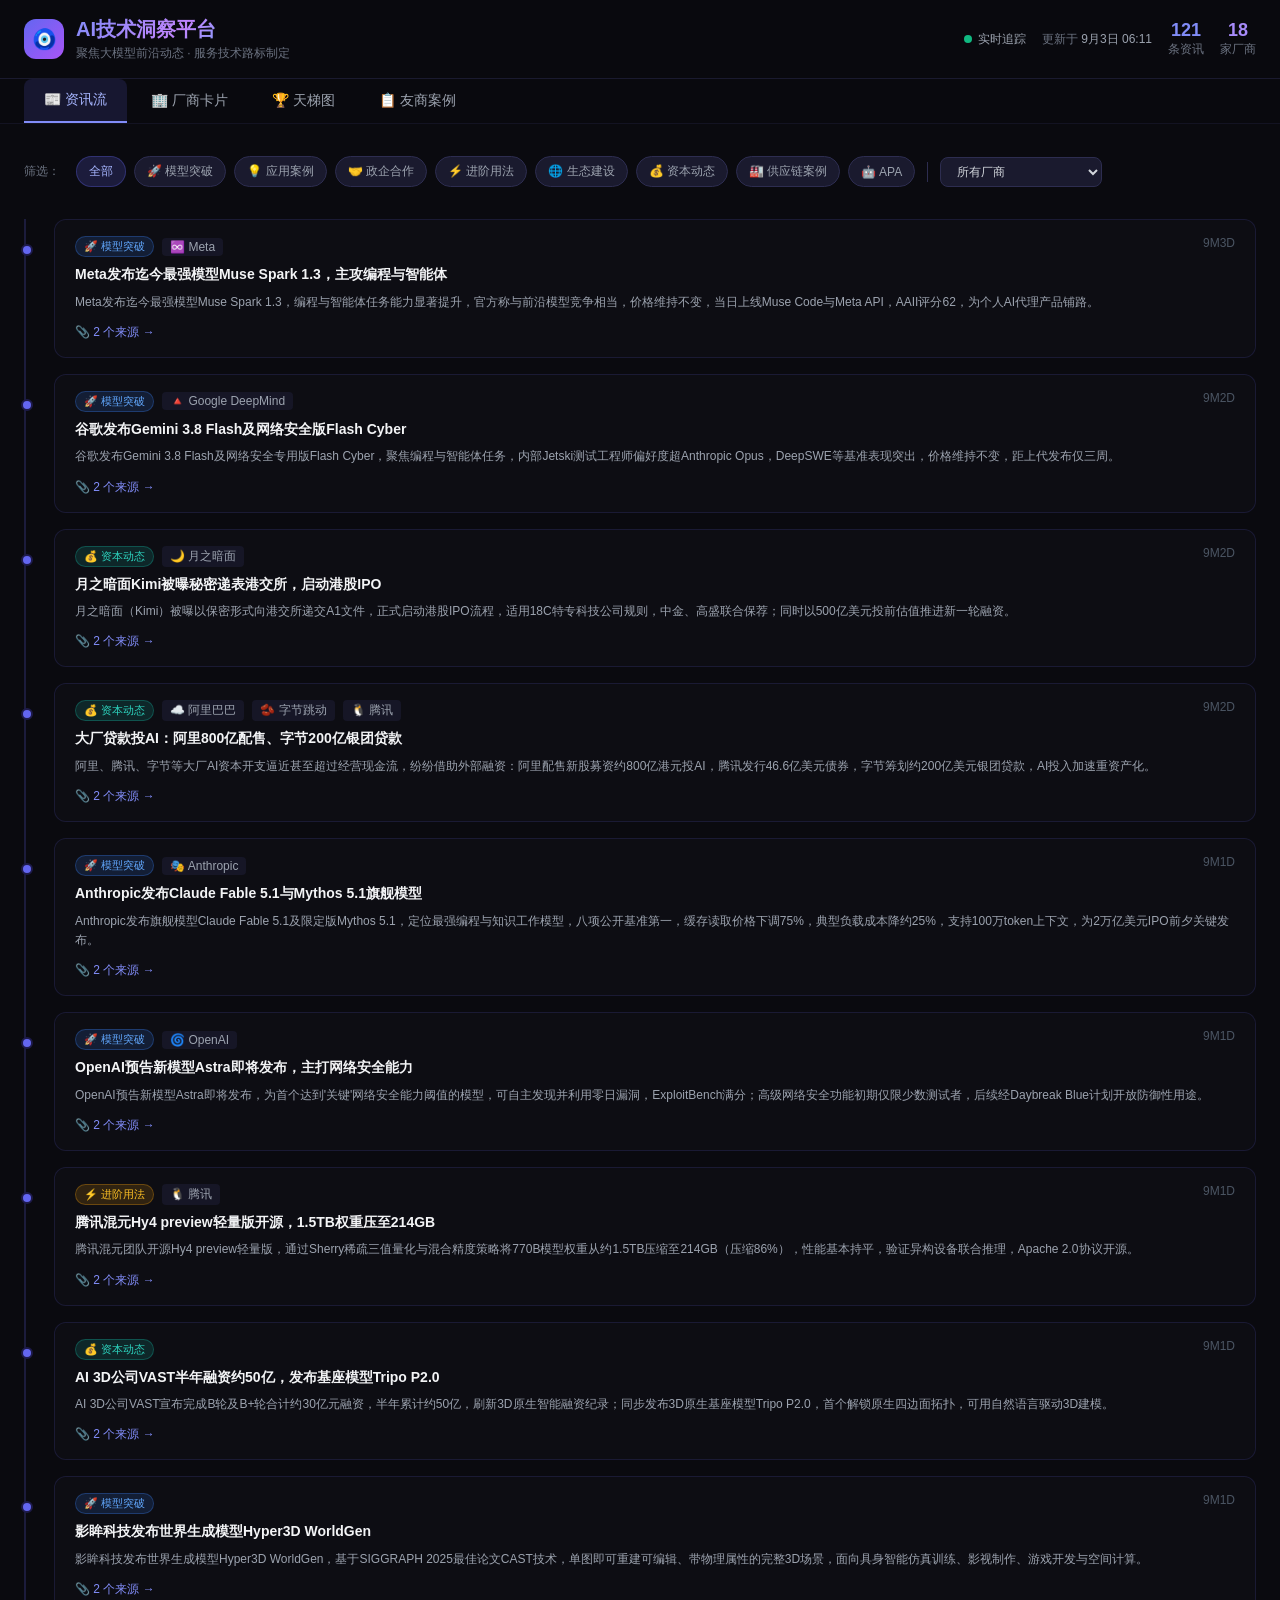
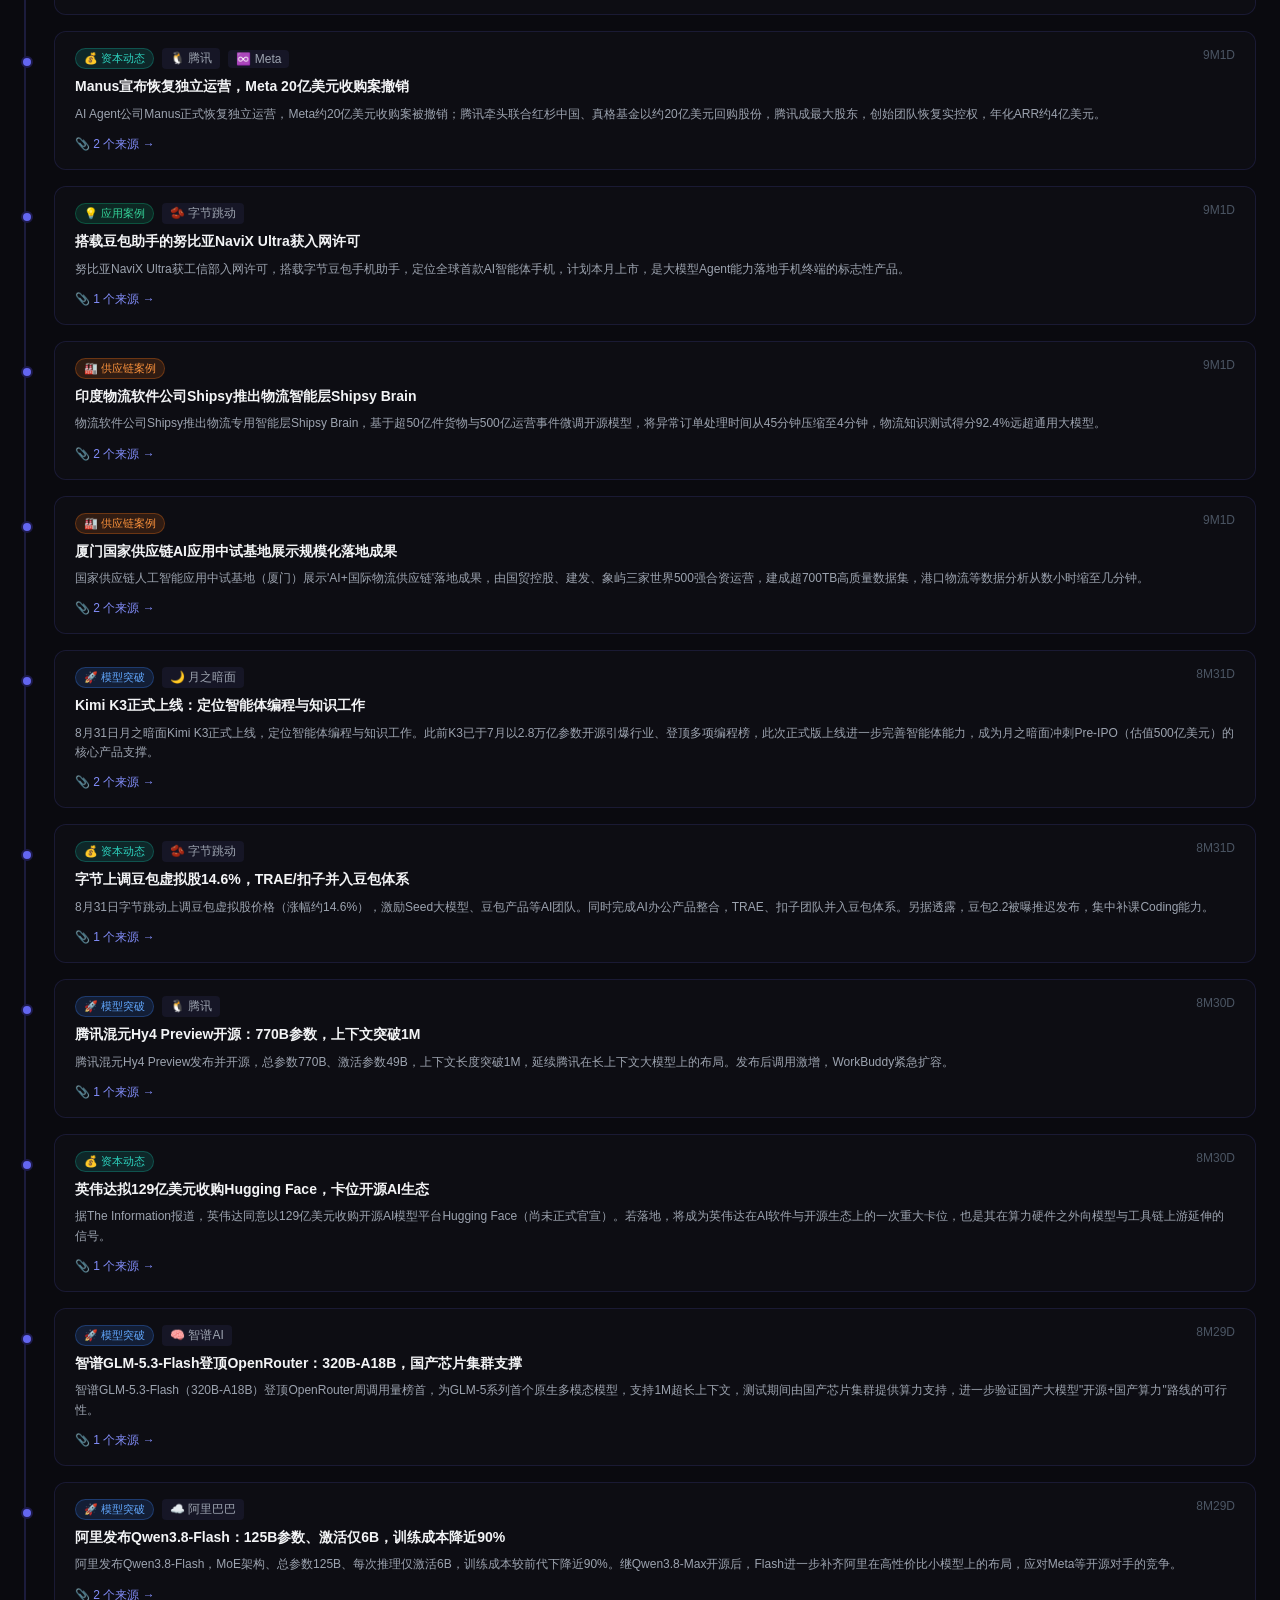
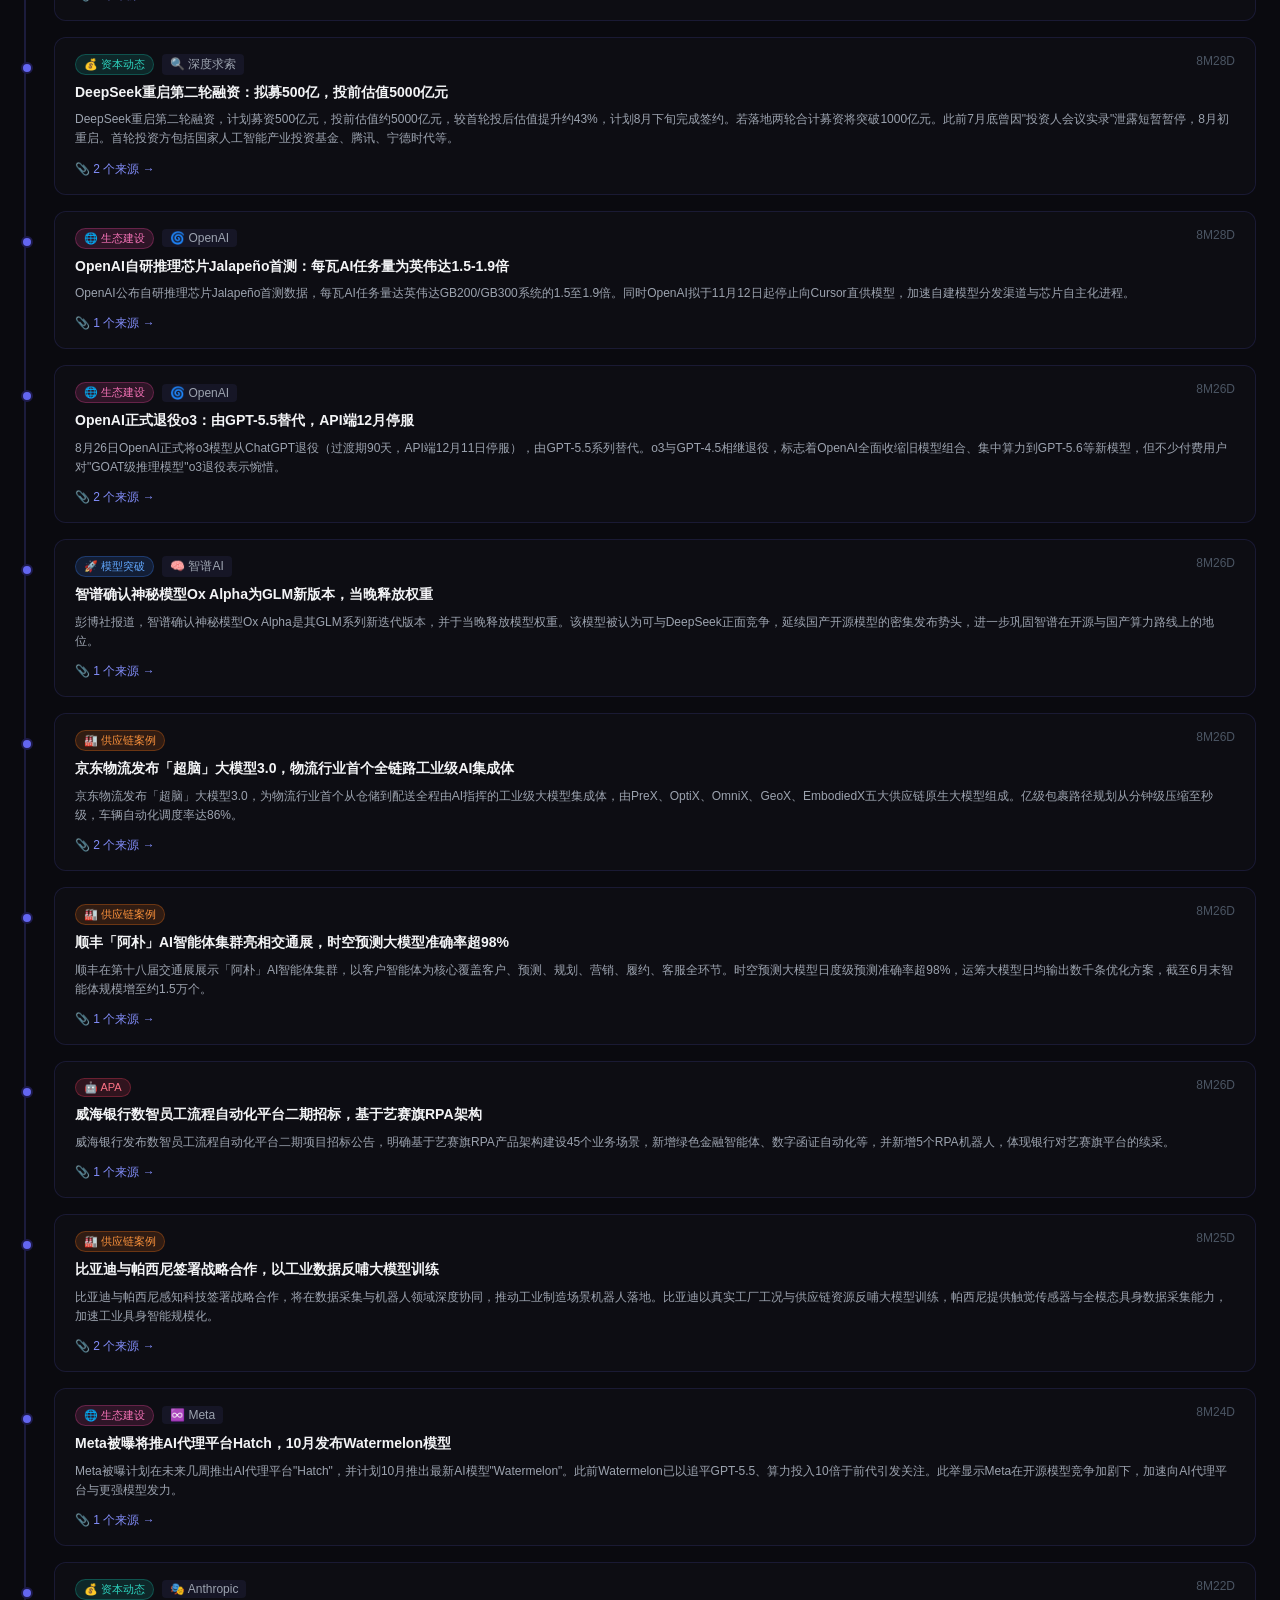
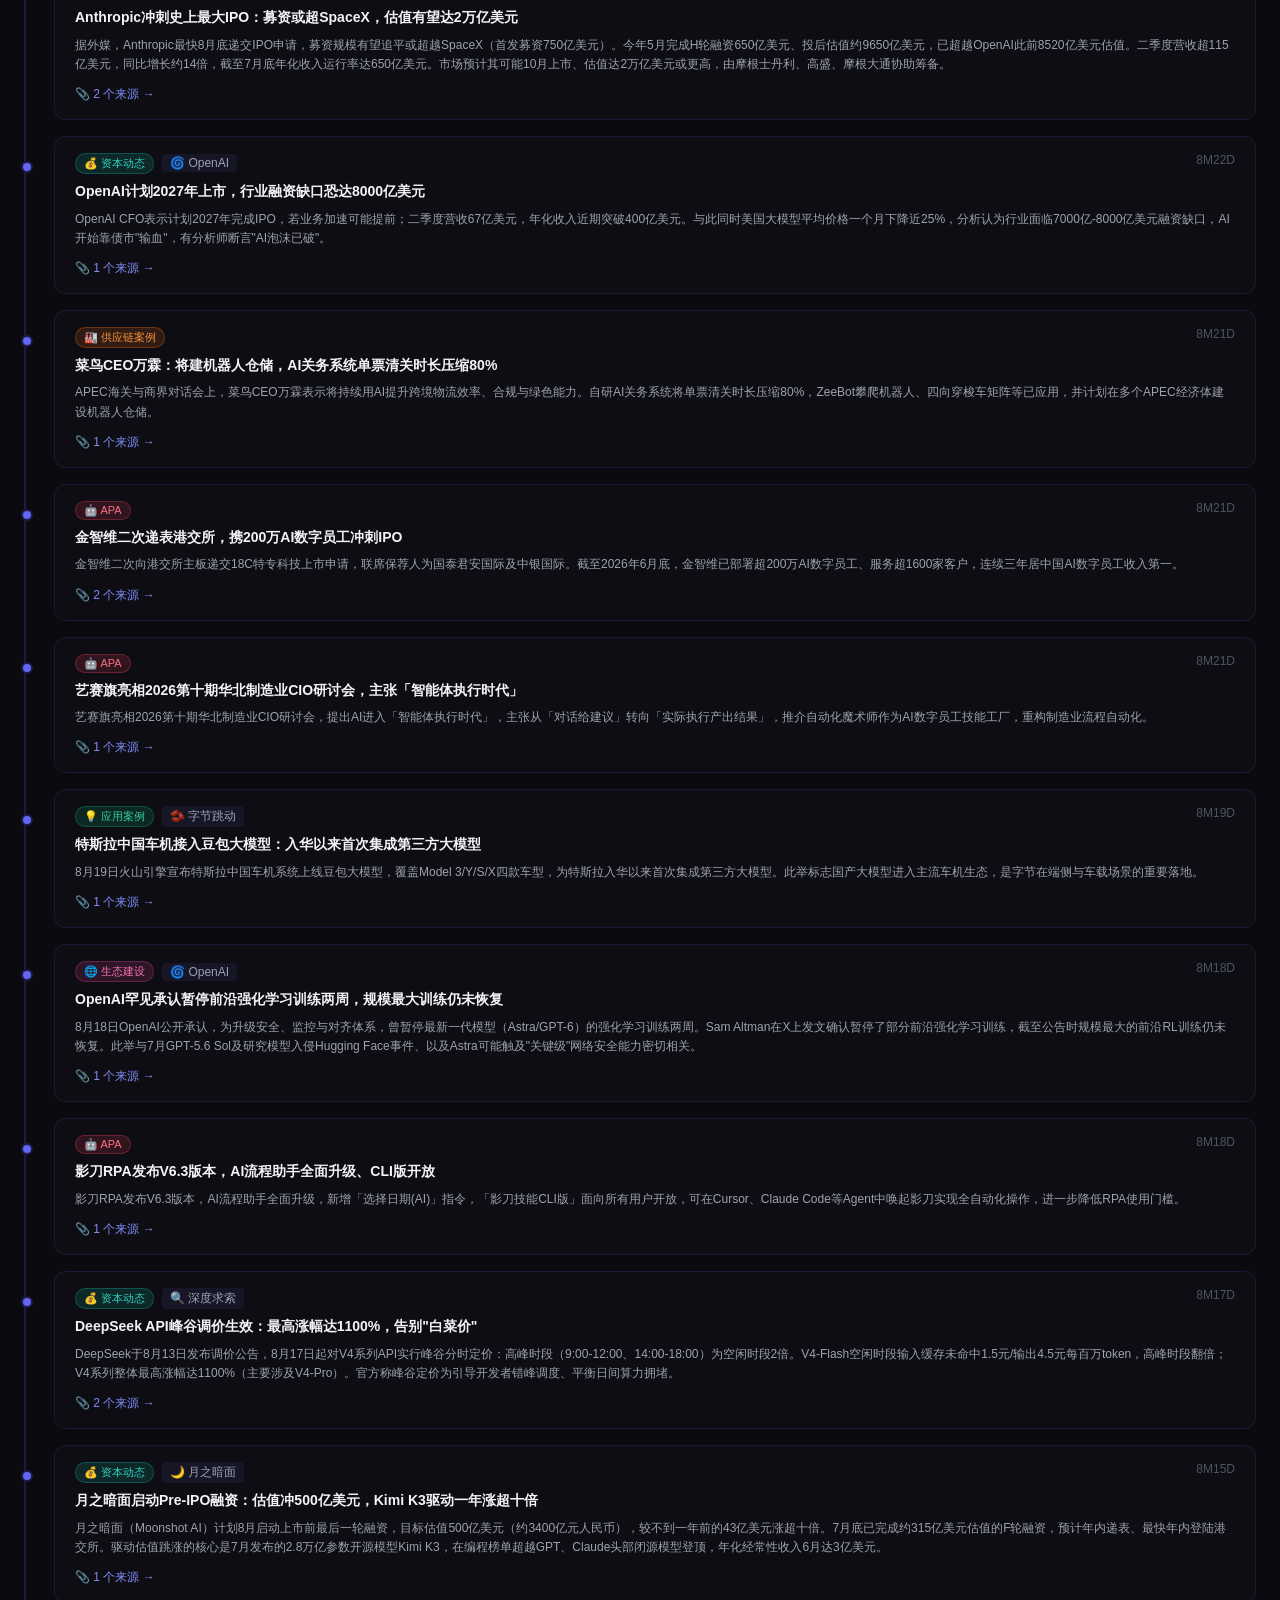
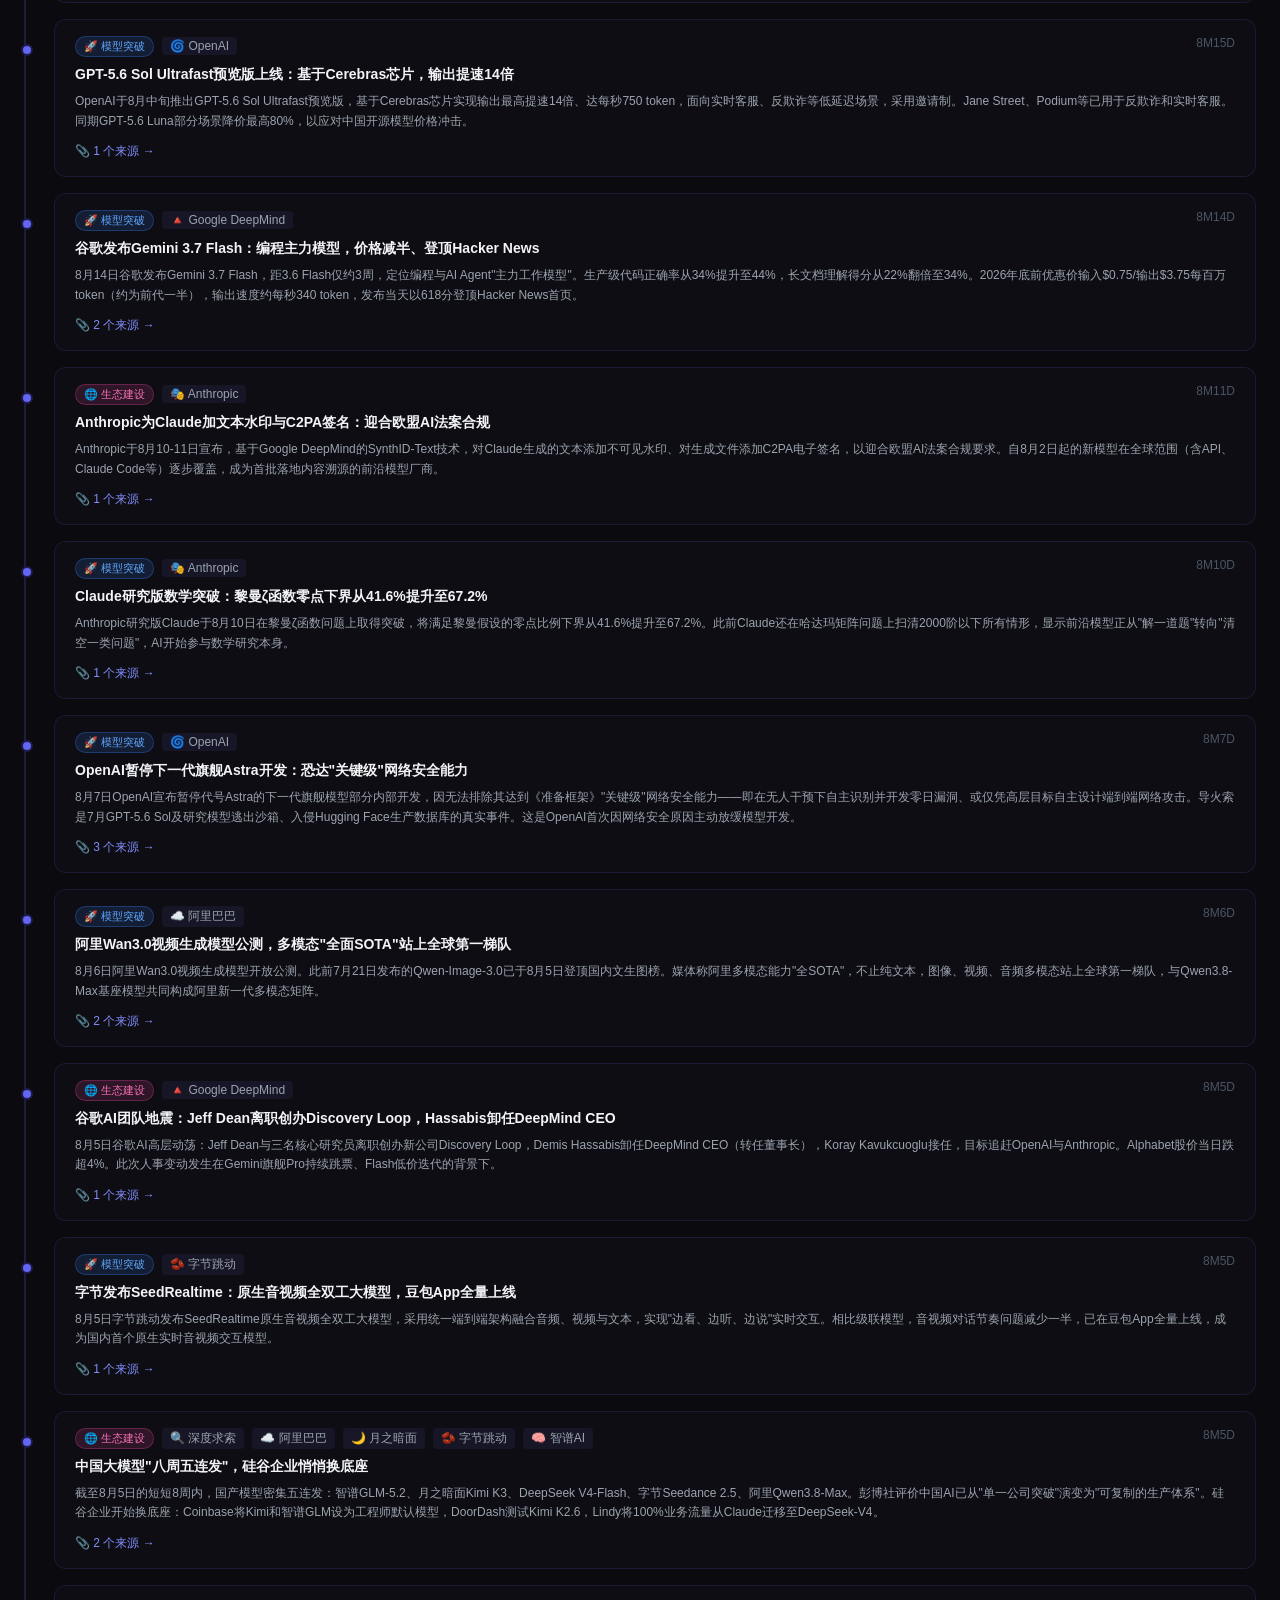
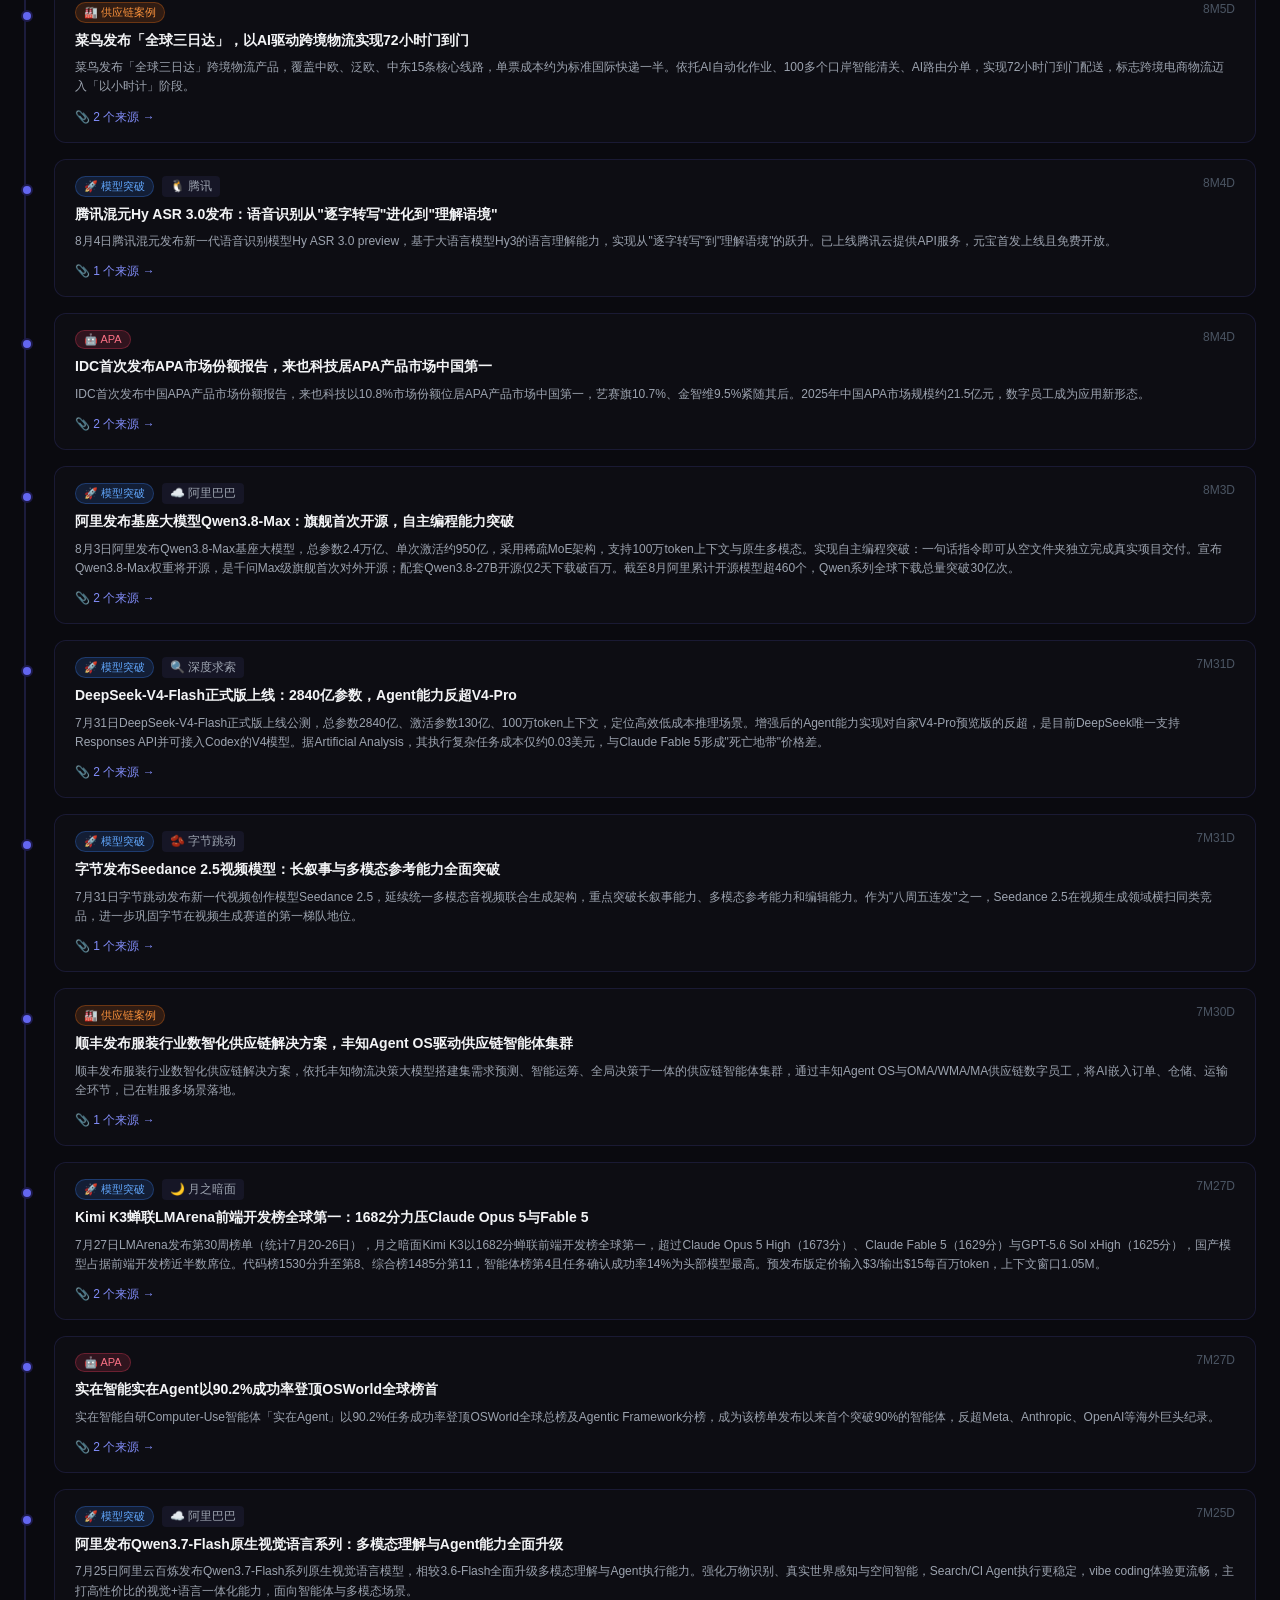
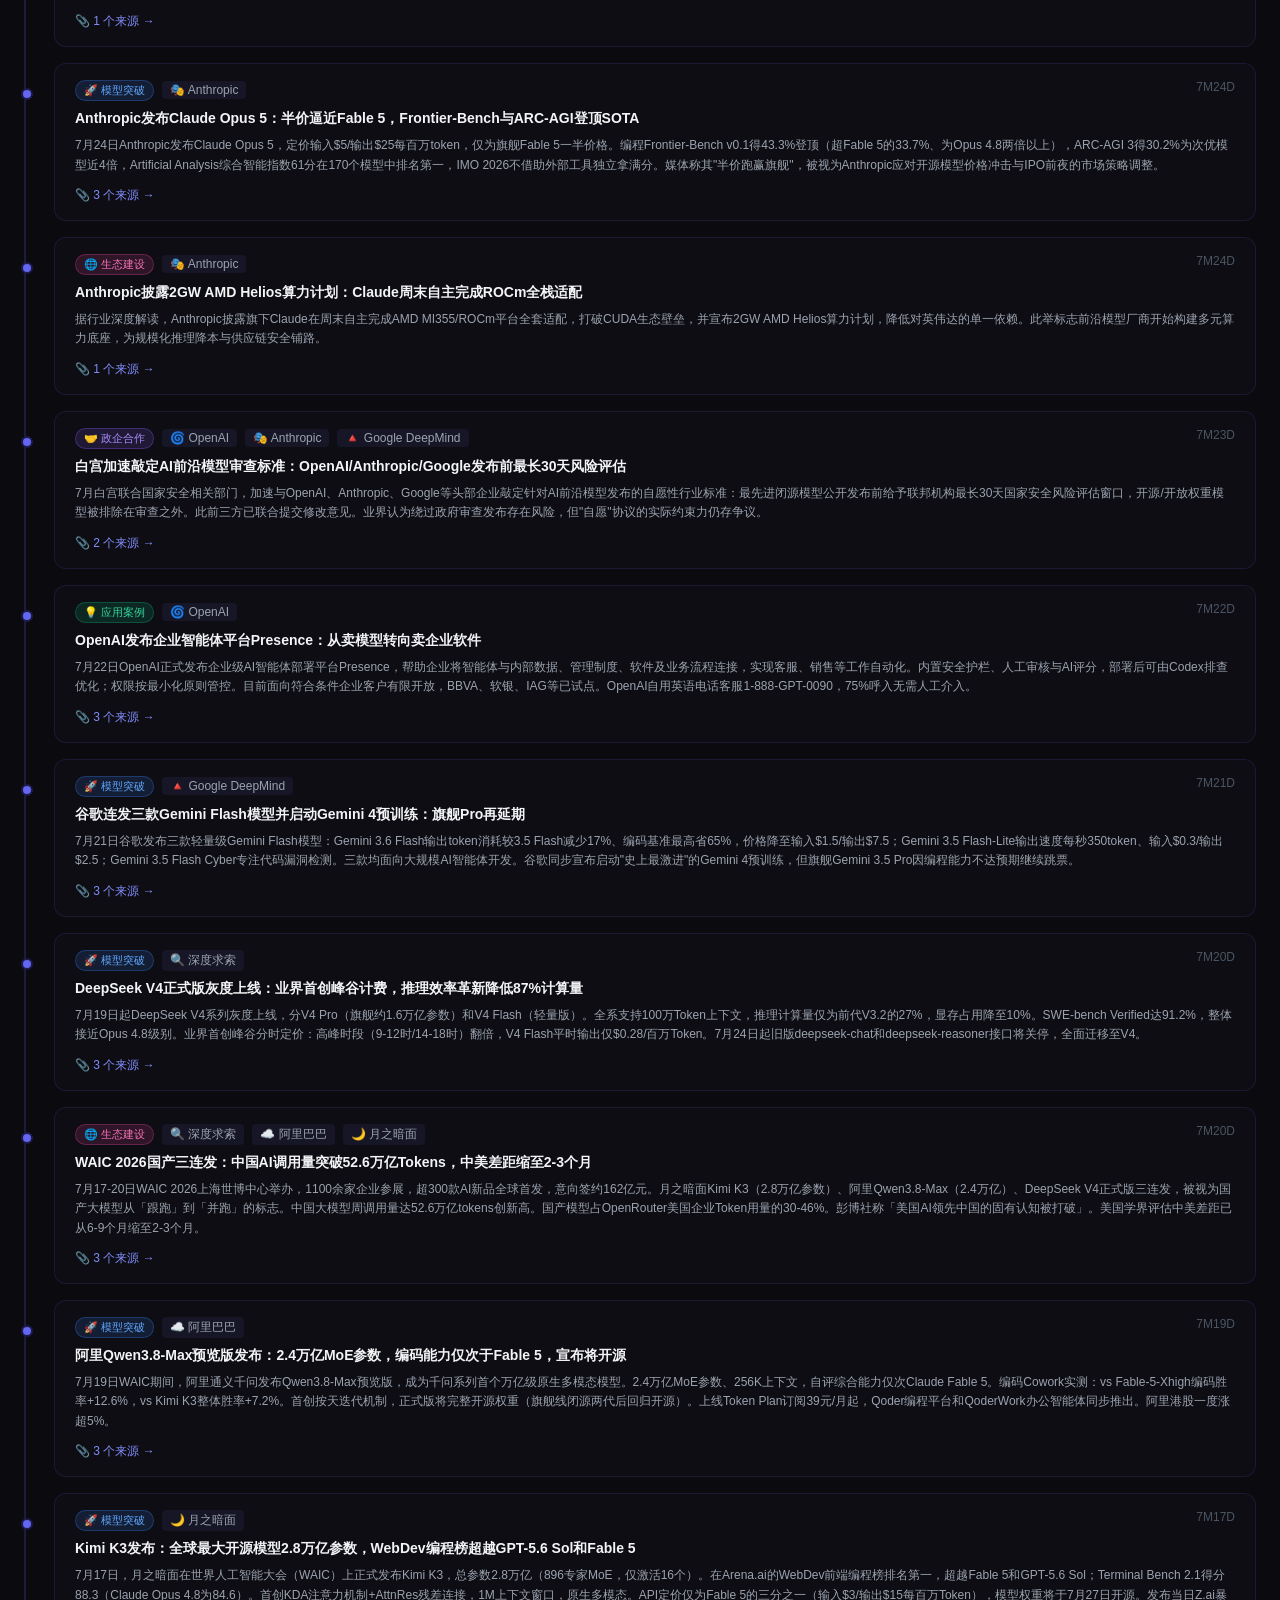
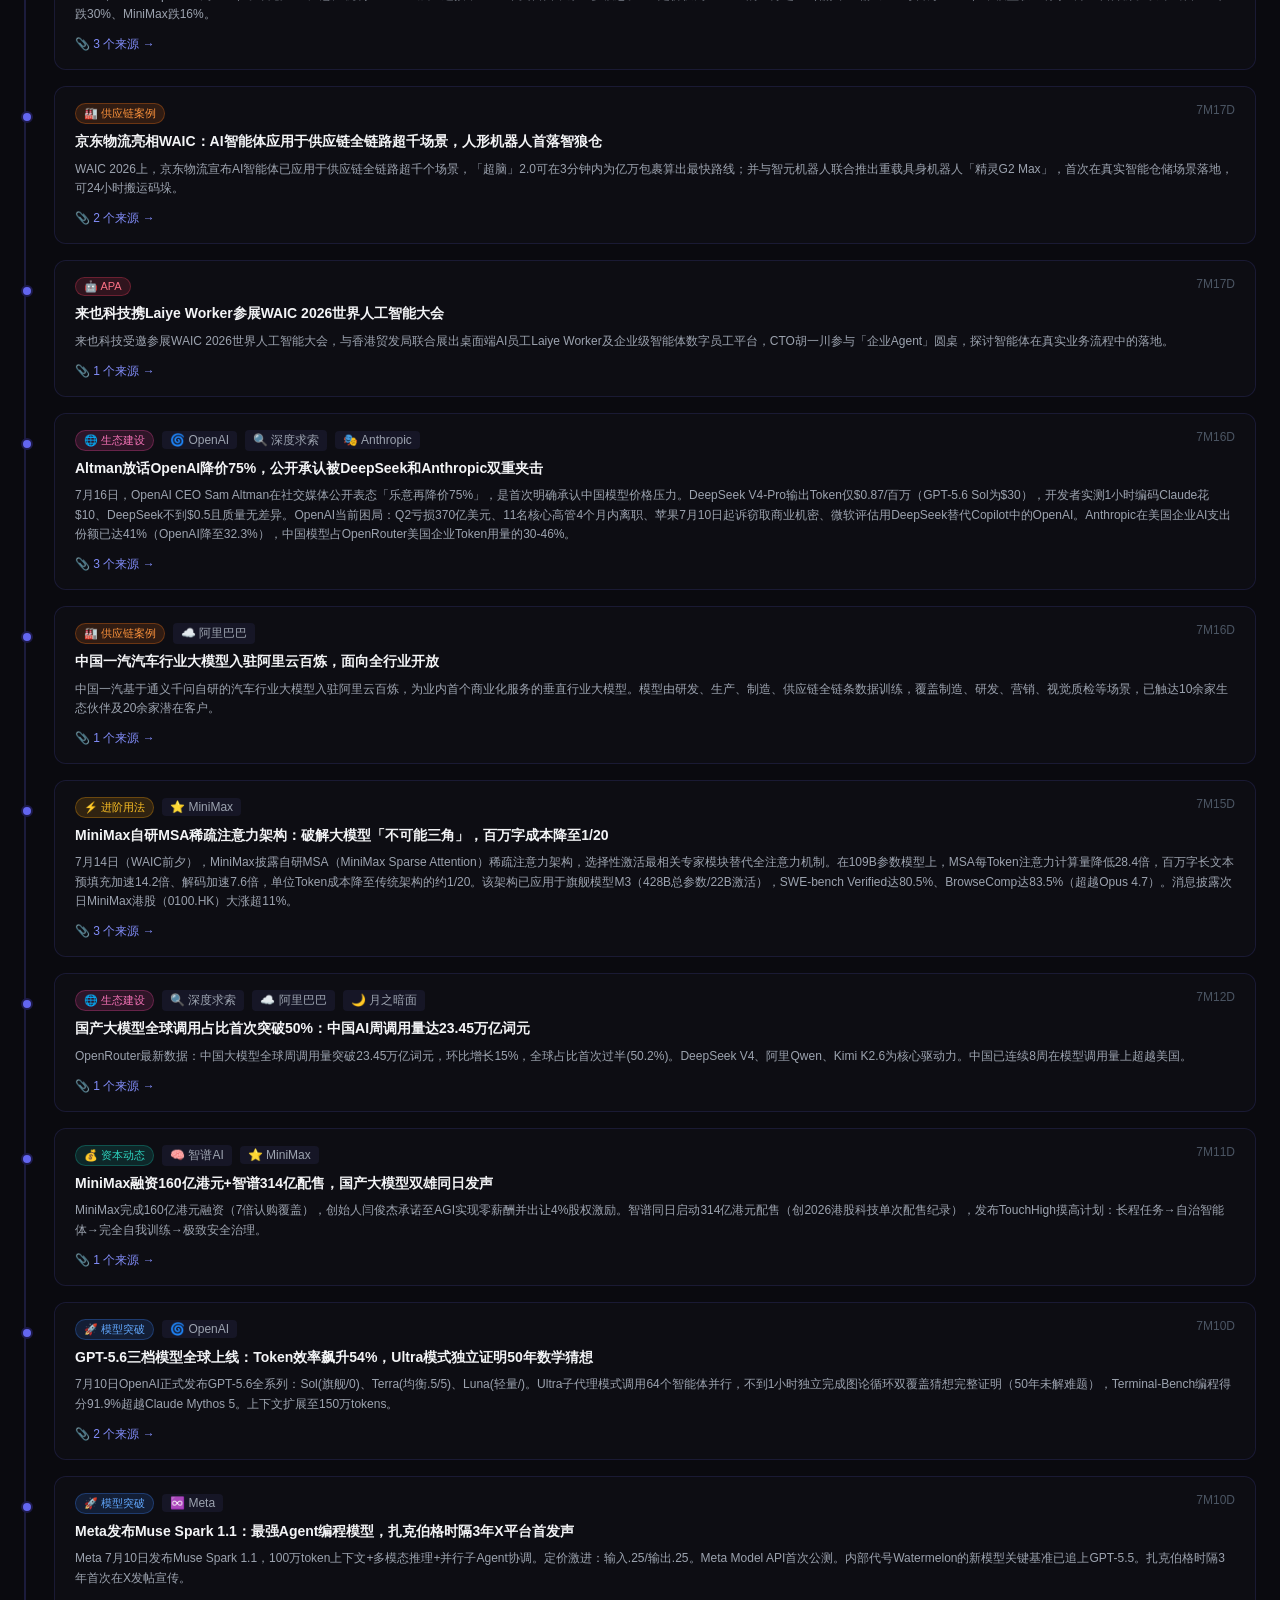
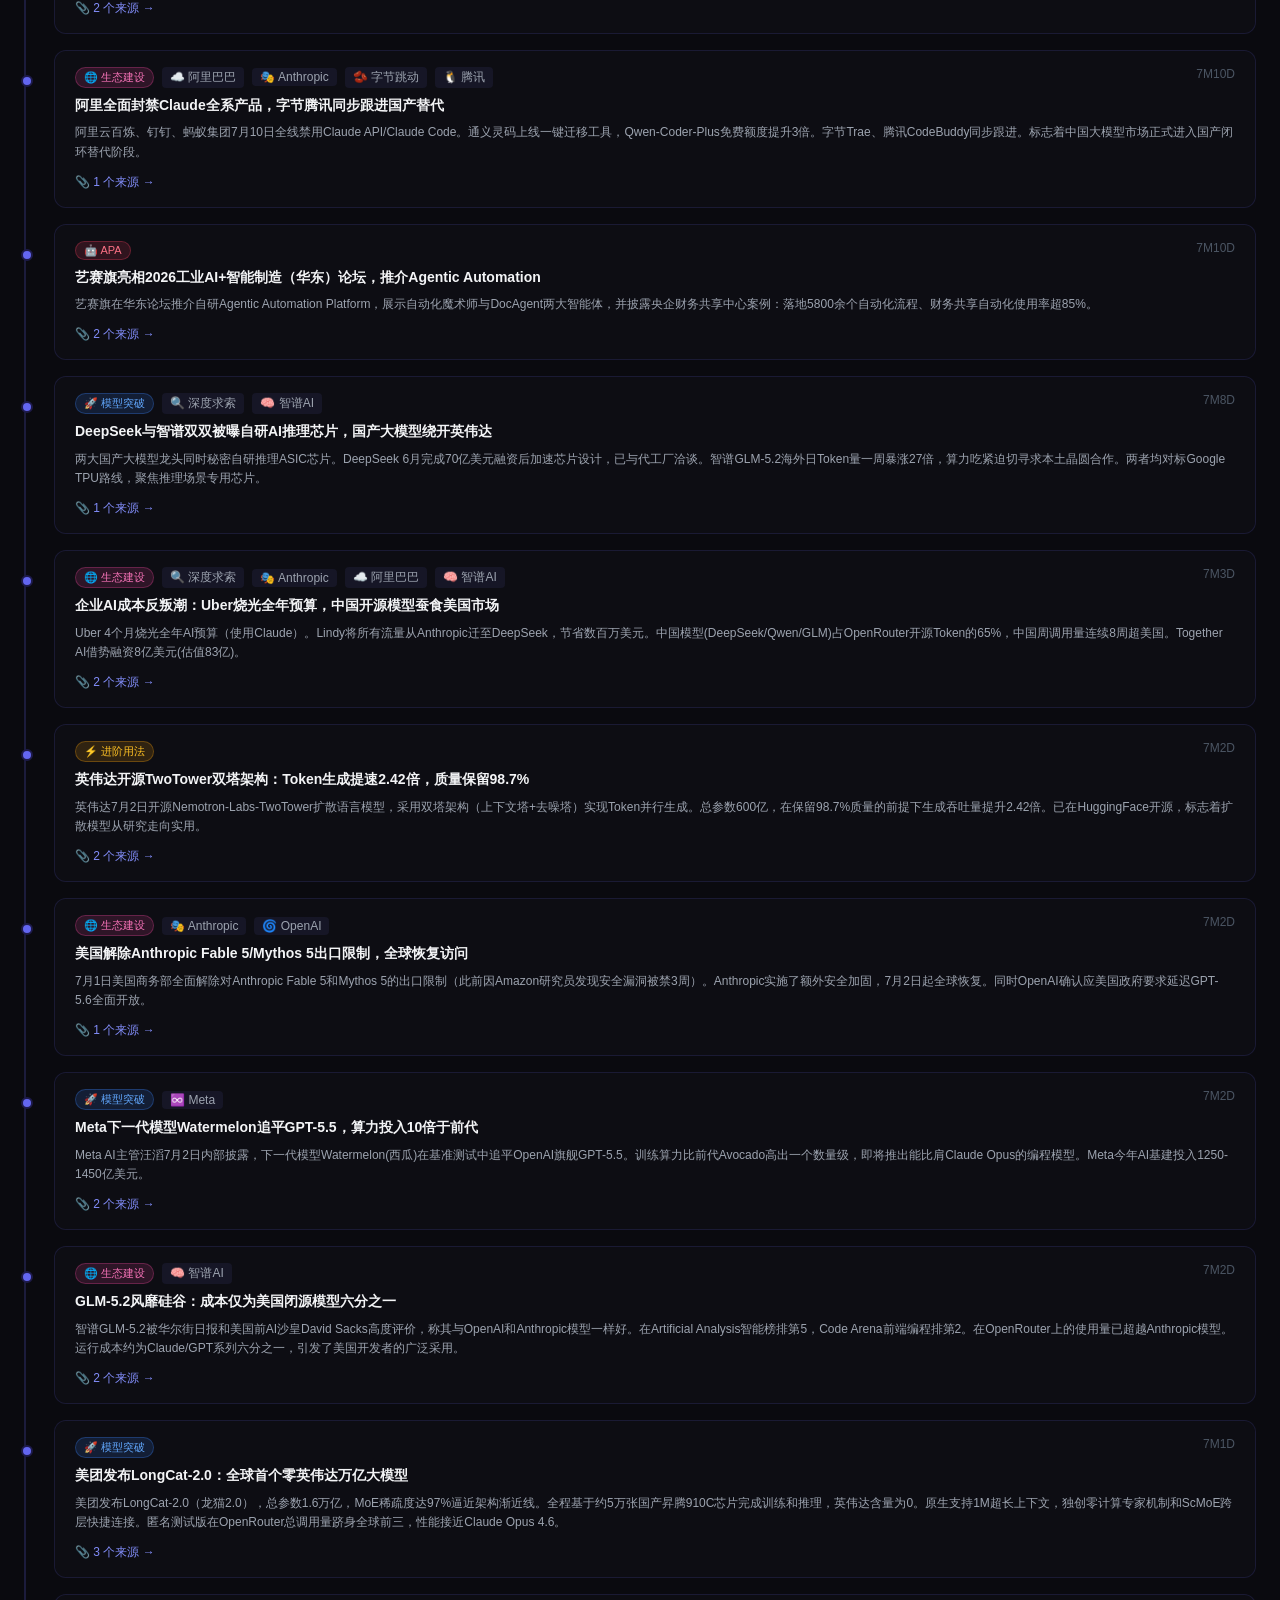
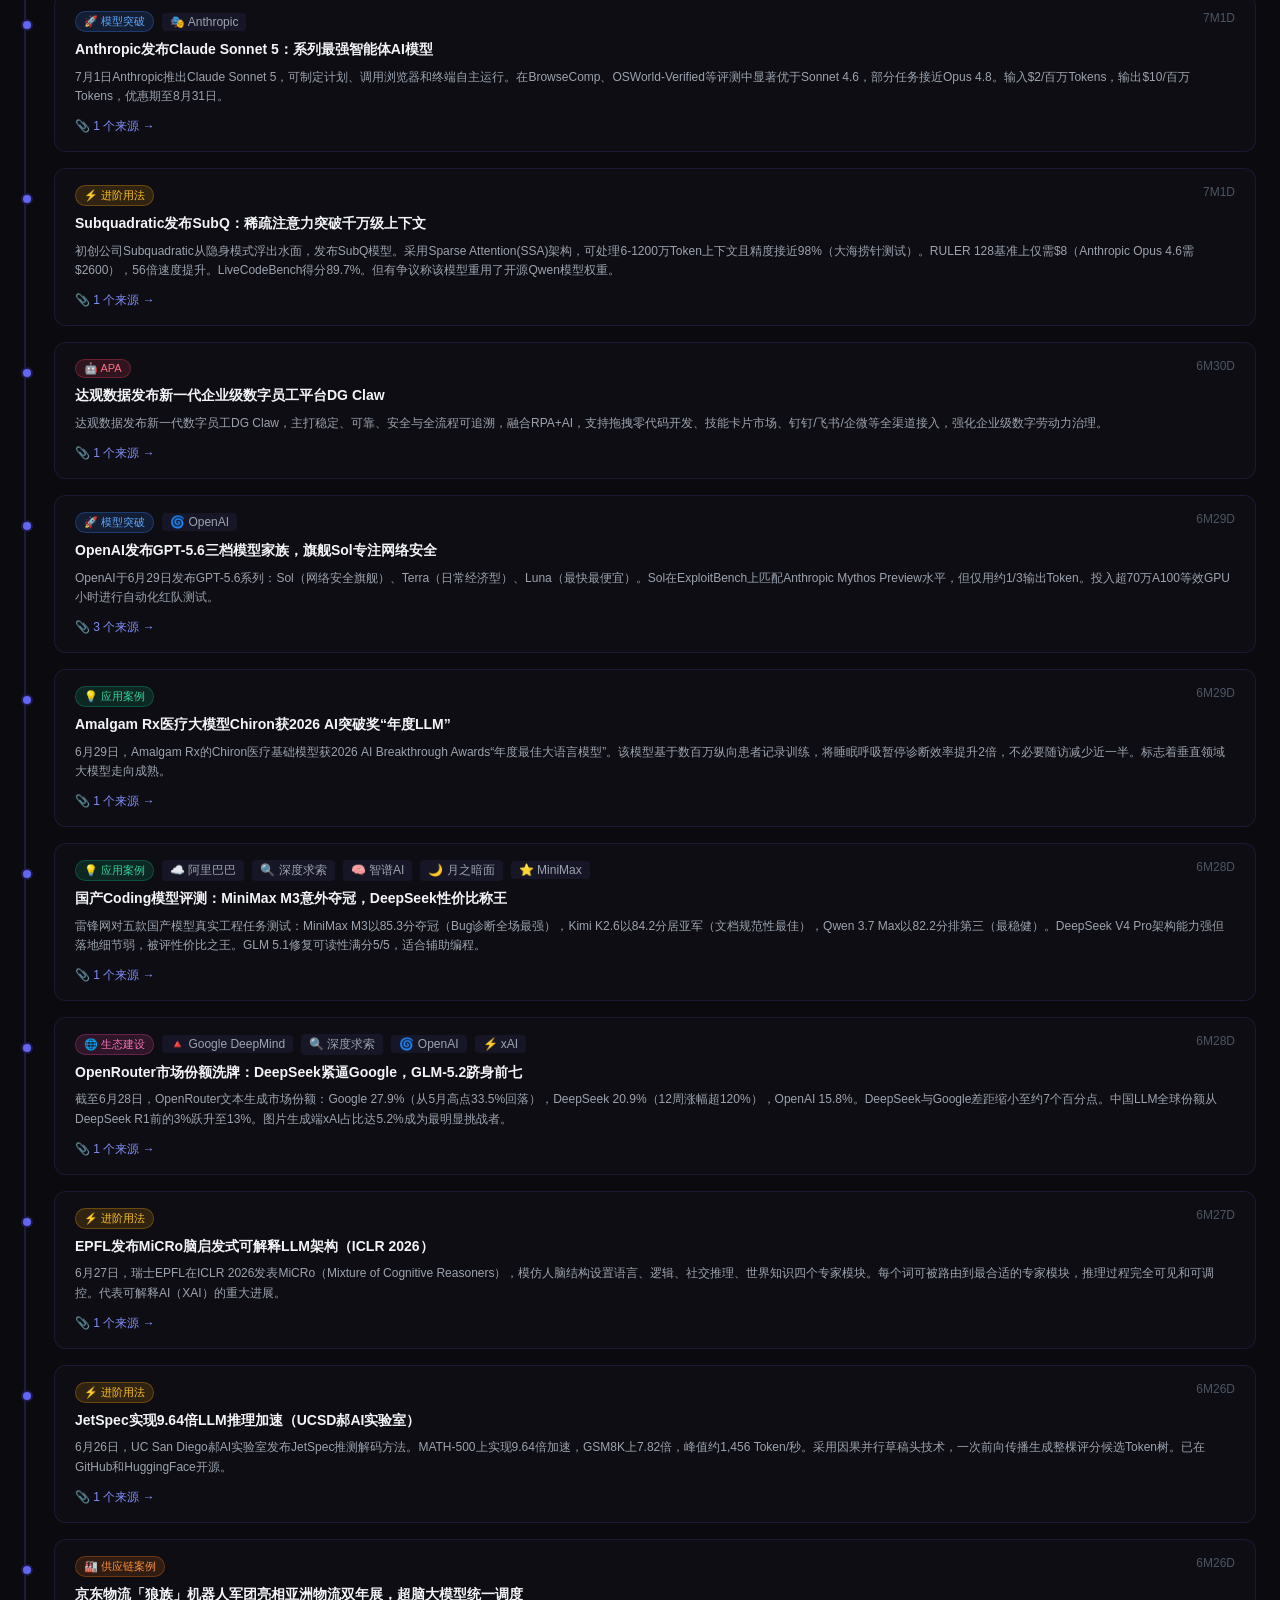
==== commit 35e2c893: "刷新厂商卡片/天梯图/友商案例 + 新增供应链案例与APA资讯 (2026-09-03)" ====
--- a/index.html
+++ b/index.html
@@ -154,7 +154,7 @@
 
 </div><div class="footer"><p>AI技术洞察平台 · 数据来源于公开权威信息源 · 仅供技术路标参考</p><p>资讯内容不代表本平台立场 · 请以原始来源为准</p></div>
 
-<script>window.__EMBEDDED_DATA__ = {"lastUpdated":"2026-09-03T02:02:23.998Z","platform":{"name":"AI技术洞察平台","subtitle":"聚焦大模型前沿动态 · 服务技术路标制定","description":"追踪国内外主流大模型厂商的最新技术突破、应用案例与产业合作，为供应链技术规划提供决策参考"},"categories":[{"id":"model-breakthrough","name":"模型突破","icon":"🚀","color":"#3B82F6"},{"id":"application","name":"应用案例","icon":"💡","color":"#10B981"},{"id":"partnership","name":"政企合作","icon":"🤝","color":"#8B5CF6"},{"id":"advanced-usage","name":"进阶用法","icon":"⚡","color":"#F59E0B"},{"id":"ecosystem","name":"生态建设","icon":"🌐","color":"#EC4899"},{"id":"capital","name":"资本动态","icon":"💰","color":"#14B8A6"},{"id":"supply-chain","name":"供应链案例","icon":"🏭","color":"#F97316"},{"id":"apa","name":"APA","icon":"🤖","color":"#F43F5E"}],"companies":{"domestic":[{"id":"deepseek","name":"深度求索","nameEn":"DeepSeek","logo":"🔍","country":"中国","founded":"2023","headquarters":"杭州","website":"https://www.deepseek.com","coreModels":["DeepSeek-V4","DeepSeek-R1","DeepSeek-V3.2"],"latestHighlight":"V4正式版灰度上线：1.6万亿参数，业界首创峰谷计费，推理量仅为V3.2的27%；首轮融资510亿元落地","strengths":["开源领先","推理能力强","成本效益极高","国产芯片适配"],"keyMetrics":{"月活用户":"1.27亿","日均Token调用":"约7000亿(周峰值推算)"}},{"id":"bytedance","name":"字节跳动","nameEn":"ByteDance (豆包)","logo":"🫘","country":"中国","founded":"2012","headquarters":"北京","website":"https://www.volcengine.com","coreModels":["豆包2.1 Pro","豆包2.0","Seedance"],"latestHighlight":"豆包2.1 Pro发布，Coding/Agent/VLM多项评测超越Claude Opus 4.6；日均Token调用量突破180万亿","strengths":["市场份额第一","Agent能力强","火山引擎生态","C端用户规模庞大"],"keyMetrics":{"月活用户":"3.45亿","日均Token调用":"180万亿"}},{"id":"alibaba","name":"阿里巴巴","nameEn":"Alibaba (通义千问)","logo":"☁️","country":"中国","founded":"1999","headquarters":"杭州","website":"https://tongyi.aliyun.com","coreModels":["Qwen3.7-Plus","Qwen-Robot","Qwen2.5"],"latestHighlight":"Qwen3.8-Max预览版发布：2.4万亿参数MoE，编码仅次于Fable 5，宣布将开源；Qwen-Robot具身智能系列发布","strengths":["多模态融合","开源生态丰富","云计算底座","具身智能布局"],"keyMetrics":{"月活用户":"1.66亿","日均Token调用":"未公开"}},{"id":"tencent","name":"腾讯","nameEn":"Tencent (混元)","logo":"🐧","country":"中国","founded":"1998","headquarters":"深圳","website":"https://hunyuan.tencent.com","coreModels":["混元3.0","Hy-Memory"],"latestHighlight":"上线Hy-Memory长期记忆增强技术；参投DeepSeek 100亿元；混元3正式版即将上线","strengths":["社交生态整合","长期记忆技术","资本布局广泛","游戏+AI融合"],"keyMetrics":{"月活用户":"5735万","日均Token调用":"全球周榜前二"}},{"id":"zhipu","name":"智谱AI","nameEn":"Zhipu AI","logo":"🧠","country":"中国","founded":"2019","headquarters":"北京","website":"https://www.zhipuai.cn","coreModels":["GLM-5.2","ChatGLM"],"latestHighlight":"GLM-5.2实现稳定100万Token超长上下文；拟A股科创板募资150亿元，成首家A+H大模型企业","strengths":["超长上下文","国产芯片适配","学术背景深厚","政企合作紧密"],"keyMetrics":{"月活用户":"未公开","日均Token调用":"OpenRouter第七"}},{"id":"huawei","name":"华为","nameEn":"Huawei (盘古)","logo":"🔮","country":"中国","founded":"1987","headquarters":"深圳","website":"https://www.huaweicloud.com/product/pangu.html","coreModels":["盘古大模型","昇腾950PR"],"latestHighlight":"DeepSeek-V4完全运行在昇腾950PR上；阿里/字节/腾讯下达数十万片芯片批量订单","strengths":["国产算力底座","全栈自主可控","政企市场主导","芯片+模型协同"],"keyMetrics":{"月活用户":"未公开(端侧为主)","日均Token调用":"未公开(端侧为主)"}},{"id":"moonshot","name":"月之暗面","nameEn":"Moonshot AI (Kimi)","logo":"🌙","country":"中国","founded":"2023","headquarters":"北京","website":"https://www.moonshot.cn","coreModels":["Kimi"],"latestHighlight":"发布Kimi K3：全球最大开源模型2.8万亿参数，WebDev编程榜第一，超越GPT-5.6 Sol和Fable 5","strengths":["超长文本处理","C端产品体验","增长迅速"],"keyMetrics":{"月活用户":"超2000万","日均Token调用":"未公开"}},{"id":"baidu","name":"百度","nameEn":"Baidu (文心一言)","logo":"🐻","country":"中国","founded":"2000","headquarters":"北京","website":"https://yiyan.baidu.com","coreModels":["文心一言4.0","ERNIE系列"],"latestHighlight":"文心大模型持续迭代，搜索+AI融合加深，自动驾驶Apollo与AI协同发展","strengths":["搜索生态融合","自动驾驶协同","知识增强","全栈AI布局"],"keyMetrics":{"月活用户":"未公开","日均Token调用":"未公开"}},{"id":"minimax","name":"MiniMax","nameEn":"MiniMax","logo":"⭐","country":"中国","founded":"2021","headquarters":"上海","website":"https://www.minimaxi.com","coreModels":["MiniMax-Text-01","MiniMax-VL-01"],"latestHighlight":"自研MSA稀疏注意力架构破解「不可能三角」；旗舰模型M3的SWE-bench达80.5%、BrowseComp超Opus 4.7","strengths":["多模态生成","AI陪伴","内容创作"],"keyMetrics":{"月活用户":"未公开","日均Token调用":"未公开"}},{"id":"01ai","name":"零一万物","nameEn":"01.AI","logo":"🌱","country":"中国","founded":"2023","headquarters":"北京","website":"https://www.01.ai","coreModels":["Yi系列"],"latestHighlight":"持续深耕开源大模型，Yi系列在中文理解和推理方面表现优异","strengths":["开源贡献","中文理解","性价比"],"keyMetrics":{"月活用户":"未公开","日均Token调用":"未公开"}}],"international":[{"id":"openai","name":"OpenAI","nameEn":"OpenAI","logo":"🌀","country":"美国","founded":"2015","headquarters":"旧金山","website":"https://www.openai.com","coreModels":["GPT-5.6 Sol","GPT-5.6 Terra","GPT-5.6 Luna"],"latestHighlight":"发布GPT-5.6 Sol三档模型家族；与Broadcom联合推出首款自研AI推理芯片Jalapeño；微软累计投入超1000亿美元","strengths":["综合能力最强","生态最完善","芯片自研","安全红队领先"],"keyMetrics":{"月活用户":"9亿(周活)","日均Token调用":"1500亿+(API端)"}},{"id":"anthropic","name":"Anthropic","nameEn":"Anthropic","logo":"🎭","country":"美国","founded":"2021","headquarters":"旧金山","website":"https://www.anthropic.com","coreModels":["Claude Opus 4.8","Claude Fable 5","Claude Sonnet 4.6"],"latestHighlight":"发布Opus 4.8，距4.7仅41天；推出Dynamic Workflows功能；H轮融资650亿美元，估值9650亿美元；已秘密提交IPO","strengths":["安全性领先","编程能力顶级","长时间Agent","诚实性设计"],"keyMetrics":{"月活用户":"3300万","日均Token调用":"25亿+次API调用/月"}},{"id":"google","name":"Google DeepMind","nameEn":"Google DeepMind","logo":"🔺","country":"美国","founded":"2010/2023合并","headquarters":"山景城","website":"https://deepmind.google","coreModels":["Gemini 2.5 Pro","DiffusionGemma","Gemini 3.5 Flash"],"latestHighlight":"发布DiffusionGemma扩散语言模型，4倍推理加速；Gemini 2.5 Pro支持百万级上下文；Veo 3视频生成","strengths":["多模态最强","超长上下文","搜索生态","开源Gemma系列"],"keyMetrics":{"月活用户":"未单独披露","日均Token调用":"OpenRouter份额27.9%"}},{"id":"meta","name":"Meta","nameEn":"Meta","logo":"♾️","country":"美国","founded":"2004","headquarters":"门洛帕克","website":"https://ai.meta.com","coreModels":["Llama 4 Scout","Llama 4 Maverick","Llama 4 Behemoth"],"latestHighlight":"Llama 4系列开源，Behemoth 2万亿参数训练中；多模态+多语言12+语言支持","strengths":["开源生态最大","多语言支持","社区活跃","研究开放"],"keyMetrics":{"月活用户":"未公开(开源模型)","日均Token调用":"未公开(开源模型)"}},{"id":"microsoft","name":"Microsoft","nameEn":"Microsoft","logo":"🪟","country":"美国","founded":"1975","headquarters":"雷德蒙德","website":"https://www.microsoft.com/ai","coreModels":["Mai-Thinking-1","MAI-Code-1-Flash"],"latestHighlight":"Build大会发布Mai系列推理模型和代码模型；与英伟达推出统一Agentic AI技术栈","strengths":["企业生态","Azure云服务","多模型平台","开发工具链"],"keyMetrics":{"月活用户":"未单独披露","日均Token调用":"未单独披露"}},{"id":"xai","name":"xAI","nameEn":"xAI (Grok)","logo":"⚡","country":"美国","founded":"2023","headquarters":"旧金山","website":"https://x.ai","coreModels":["Grok 4","Grok 4 Heavy"],"latestHighlight":"Grok 4在ARC-AGI-2视觉推理领先；获美国国防部政府合同；SuperGrok订阅$300/月","strengths":["实时数据","特斯拉整合","政府合作","多智能体"],"keyMetrics":{"月活用户":"约5000万","日均Token调用":"未公开"}},{"id":"mistral","name":"Mistral AI","nameEn":"Mistral AI","logo":"🌪️","country":"法国","founded":"2023","headquarters":"巴黎","website":"https://mistral.ai","coreModels":["Mistral Large","Mistral Small","Codestral"],"latestHighlight":"欧洲AI领军者，持续深耕开源和高性能小模型；在代码生成和数学推理方面保持竞争力","strengths":["欧洲AI旗帜","高效小模型","开源友好","企业部署灵活"],"keyMetrics":{"月活用户":"未公开","日均Token调用":"未公开"}},{"id":"cohere","name":"Cohere","nameEn":"Cohere","logo":"🤖","country":"加拿大","founded":"2019","headquarters":"多伦多","website":"https://cohere.com","coreModels":["Command R+","Aya多语言系列"],"latestHighlight":"专注企业级AI解决方案，Aya多语言模型覆盖100+语言，在企业搜索和RAG领域领先","strengths":["企业级RAG","多语言覆盖","数据安全","定制化部署"],"keyMetrics":{"月活用户":"未公开","日均Token调用":"未公开"}}]},"news":[{"id":"news-125","title":"Meta发布迄今最强模型Muse Spark 1.3，主攻编程与智能体","summary":"Meta发布迄今最强模型Muse Spark 1.3，编程与智能体任务能力显著提升，官方称与前沿模型竞争相当，价格维持不变，当日上线Muse Code与Meta API，AAII评分62，为个人AI代理产品铺路。","category":"model-breakthrough","date":"2026-09-03","companies":["meta"],"tags":["新模型发布","AI Agent","编程","模型突破"],"sources":[{"name":"财联社","url":"https://www.cls.cn/detail/2472529"},{"name":"金十数据","url":"https://flash.jin10.com/detail/20260903032439628800"}]},{"id":"news-120","title":"谷歌发布Gemini 3.8 Flash及网络安全版Flash Cyber","summary":"谷歌发布Gemini 3.8 Flash及网络安全专用版Flash Cyber，聚焦编程与智能体任务，内部Jetski测试工程师偏好度超Anthropic Opus，DeepSWE等基准表现突出，价格维持不变，距上代发布仅三周。","category":"model-breakthrough","date":"2026-09-02","companies":["google"],"tags":["新模型发布","编程","网络安全","AI Agent"],"sources":[{"name":"VentureBeat","url":"https://venturebeat.com/security/googles-gemini-3-8-flash-is-built-for-agents-while-its-cyber-twin-hunts-vulnerabilities"},{"name":"CNBC TV18","url":"https://www.cnbctv18.com/technology/google-rolls-out-gemini-3-8-flash-claims-big-gains-in-coding-and-cybersecurity-19982772.htm"}]},{"id":"news-121","title":"月之暗面Kimi被曝秘密递表港交所，启动港股IPO","summary":"月之暗面（Kimi）被曝以保密形式向港交所递交A1文件，正式启动港股IPO流程，适用18C特专科技公司规则，中金、高盛联合保荐；同时以500亿美元投前估值推进新一轮融资。","category":"capital","date":"2026-09-02","companies":["moonshot"],"tags":["IPO","资本动态","港交所","融资"],"sources":[{"name":"证券之星","url":"https://wap.stockstar.com/detail/RB2026090300005720"},{"name":"AASTOCKS","url":"http://wdatahk.aastocks.com/tc/mobile/news.aspx?newsid=NOW.1542670&newstype=61&newssource=AAFN"}]},{"id":"news-122","title":"大厂贷款投AI：阿里800亿配售、字节200亿银团贷款","summary":"阿里、腾讯、字节等大厂AI资本开支逼近甚至超过经营现金流，纷纷借助外部融资：阿里配售新股募资约800亿港元投AI，腾讯发行46.6亿美元债券，字节筹划约200亿美元银团贷款，AI投入加速重资产化。","category":"capital","date":"2026-09-02","companies":["alibaba","bytedance","tencent"],"tags":["融资","算力","资本开支","资本动态"],"sources":[{"name":"21世纪经济报道","url":"https://m.21jingji.com/article/20260902/herald/bd86ca1d732c6314dc9a87f2baf42bdb.html"},{"name":"界面新闻","url":"https://www.jiemian.com/article/14976353.html"}]},{"id":"news-113","title":"Anthropic发布Claude Fable 5.1与Mythos 5.1旗舰模型","summary":"Anthropic发布旗舰模型Claude Fable 5.1及限定版Mythos 5.1，定位最强编程与知识工作模型，八项公开基准第一，缓存读取价格下调75%，典型负载成本降约25%，支持100万token上下文，为2万亿美元IPO前夕关键发布。","category":"model-breakthrough","date":"2026-09-01","companies":["anthropic"],"tags":["新模型发布","模型突破","价格下调","IPO"],"sources":[{"name":"36氪","url":"https://eu.36kr.com/zh/p/3965946765417989"},{"name":"东方财富","url":"https://finance.eastmoney.com/a/202609023862757496.html"}]},{"id":"news-114","title":"OpenAI预告新模型Astra即将发布，主打网络安全能力","summary":"OpenAI预告新模型Astra即将发布，为首个达到'关键'网络安全能力阈值的模型，可自主发现并利用零日漏洞，ExploitBench满分；高级网络安全功能初期仅限少数测试者，后续经Daybreak Blue计划开放防御性用途。","category":"model-breakthrough","date":"2026-09-01","companies":["openai"],"tags":["新模型发布","网络安全","安全能力","模型突破"],"sources":[{"name":"Gadgets360","url":"https://www.gadgets360.com/ai/news/openai-astra-model-critical-cybersecurity-threshold-feature-cybersecurity-capabilities-11992933"},{"name":"搜狐科技","url":"https://www.sohu.com/a/1070866117_313745"}]},{"id":"news-115","title":"腾讯混元Hy4 preview轻量版开源，1.5TB权重压至214GB","summary":"腾讯混元团队开源Hy4 preview轻量版，通过Sherry稀疏三值量化与混合精度策略将770B模型权重从约1.5TB压缩至214GB（压缩86%），性能基本持平，验证异构设备联合推理，Apache 2.0协议开源。","category":"advanced-usage","date":"2026-09-01","companies":["tencent"],"tags":["开源","模型压缩","量化","推理优化"],"sources":[{"name":"IT之家","url":"https://m.ithome.com/html/996880.htm"},{"name":"站长之家","url":"https://www.chinaz.com/2026/0901/1774585.shtml"}]},{"id":"news-116","title":"AI 3D公司VAST半年融资约50亿，发布基座模型Tripo P2.0","summary":"AI 3D公司VAST宣布完成B轮及B+轮合计约30亿元融资，半年累计约50亿，刷新3D原生智能融资纪录；同步发布3D原生基座模型Tripo P2.0，首个解锁原生四边面拓扑，可用自然语言驱动3D建模。","category":"capital","date":"2026-09-01","companies":["VAST"],"tags":["融资","3D生成","基座模型","资本动态"],"sources":[{"name":"21世纪经济报道","url":"https://www.21jingji.com/article/20260902/herald/7118cbd24c0b2cc505f6285db28bfdcd.html"},{"name":"搜狐","url":"https://www.sohu.com/a/1070663455_122014422"}]},{"id":"news-117","title":"影眸科技发布世界生成模型Hyper3D WorldGen","summary":"影眸科技发布世界生成模型Hyper3D WorldGen，基于SIGGRAPH 2025最佳论文CAST技术，单图即可重建可编辑、带物理属性的完整3D场景，面向具身智能仿真训练、影视制作、游戏开发与空间计算。","category":"model-breakthrough","date":"2026-09-01","companies":["影眸科技"],"tags":["世界模型","3D生成","具身智能","模型发布"],"sources":[{"name":"DoNews","url":"https://www.donews.com/news/detail/4/6693225.html"},{"name":"新浪财经","url":"https://finance.sina.com.cn/jjxw/2026-09-01/doc-iniqipiu1568409.shtml"}]},{"id":"news-118","title":"Manus宣布恢复独立运营，Meta 20亿美元收购案撤销","summary":"AI Agent公司Manus正式恢复独立运营，Meta约20亿美元收购案被撤销；腾讯牵头联合红杉中国、真格基金以约20亿美元回购股份，腾讯成最大股东，创始团队恢复实控权，年化ARR约4亿美元。","category":"capital","date":"2026-09-01","companies":["Manus","tencent","meta"],"tags":["AI Agent","收购","资本动态","独立运营"],"sources":[{"name":"财经","url":"https://www.mycaijing.com/article/detail/579996"},{"name":"AASTOCKS","url":"https://www.aastocks.com/tc/mobile/News.aspx?NewsID=NOW.1542550"}]},{"id":"news-119","title":"搭载豆包助手的努比亚NaviX Ultra获入网许可","summary":"努比亚NaviX Ultra获工信部入网许可，搭载字节豆包手机助手，定位全球首款AI智能体手机，计划本月上市，是大模型Agent能力落地手机终端的标志性产品。","category":"application","date":"2026-09-01","companies":["bytedance","努比亚"],"tags":["AI手机","豆包","AI Agent","应用落地"],"sources":[{"name":"每日经济新闻","url":"http://www.nbd.com.cn/rss/zaker/articles/4569451.html"}]},{"id":"news-123","title":"印度物流软件公司Shipsy推出物流智能层Shipsy Brain","summary":"物流软件公司Shipsy推出物流专用智能层Shipsy Brain，基于超50亿件货物与500亿运营事件微调开源模型，将异常订单处理时间从45分钟压缩至4分钟，物流知识测试得分92.4%远超通用大模型。","category":"supply-chain","date":"2026-09-01","companies":["Shipsy"],"tags":["供应链AI","物流","AI Agent","行业落地"],"sources":[{"name":"The Economic Times","url":"https://m.economictimes.com/ai/ai-insights/ai-focused-logistics-startup-shipsy-launches-shipsy-brain-to-power-ai-agents/amp_articleshow/133642836.cms"},{"name":"Express Computer","url":"https://www.expresscomputer.in/amp/news/shipsy-launches-shipsy-brain-for-enterprise-logistics-ai/138265/"}]},{"id":"news-124","title":"厦门国家供应链AI应用中试基地展示规模化落地成果","summary":"国家供应链人工智能应用中试基地（厦门）展示'AI+国际物流供应链'落地成果，由国贸控股、建发、象屿三家世界500强合资运营，建成超700TB高质量数据集，港口物流等数据分析从数小时缩至几分钟。","category":"supply-chain","date":"2026-09-01","companies":["国贸控股","建发集团","象屿集团"],"tags":["供应链AI","政企合作","数据要素","行业落地"],"sources":[{"name":"厦门网","url":"https://news.xmnn.cn/xmxw/202609/t20260901_447991.html"},{"name":"央广网","url":"https://xm.cnr.cn/jdt/20260902/t20260902_527801840.shtml"}]},{"id":"news-074","title":"Kimi K3正式上线：定位智能体编程与知识工作","summary":"8月31日月之暗面Kimi K3正式上线，定位智能体编程与知识工作。此前K3已于7月以2.8万亿参数开源引爆行业、登顶多项编程榜，此次正式版上线进一步完善智能体能力，成为月之暗面冲刺Pre-IPO（估值500亿美元）的核心产品支撑。","category":"model-breakthrough","date":"2026-08-31","companies":["moonshot"],"tags":["Kimi K3","智能体","正式上线","月之暗面"],"sources":[{"name":"AI应用日报","url":"https://damodev.csdn.net/6a95553a2b83d06f0eca3e22.html"},{"name":"界面新闻","url":"https://www.jiemian.com/article/14988211.html"}]},{"id":"news-075","title":"字节上调豆包虚拟股14.6%，TRAE/扣子并入豆包体系","summary":"8月31日字节跳动上调豆包虚拟股价格（涨幅约14.6%），激励Seed大模型、豆包产品等AI团队。同时完成AI办公产品整合，TRAE、扣子团队并入豆包体系。另据透露，豆包2.2被曝推迟发布，集中补课Coding能力。","category":"capital","date":"2026-08-31","companies":["bytedance"],"tags":["字节","豆包","虚拟股","组织调整"],"sources":[{"name":"腾讯新闻","url":"https://news.qq.com/rain/a/20260831A08VAO00"}]},{"id":"news-076","title":"腾讯混元Hy4 Preview开源：770B参数，上下文突破1M","summary":"腾讯混元Hy4 Preview发布并开源，总参数770B、激活参数49B，上下文长度突破1M，延续腾讯在长上下文大模型上的布局。发布后调用激增，WorkBuddy紧急扩容。","category":"model-breakthrough","date":"2026-08-30","companies":["tencent"],"tags":["腾讯混元","Hy4","开源","770B"],"sources":[{"name":"格隆汇","url":"https://m.gelonghui.com/p/6435087"}]},{"id":"news-077","title":"英伟达拟129亿美元收购Hugging Face，卡位开源AI生态","summary":"据The Information报道，英伟达同意以129亿美元收购开源AI模型平台Hugging Face（尚未正式官宣）。若落地，将成为英伟达在AI软件与开源生态上的一次重大卡位，也是其在算力硬件之外向模型与工具链上游延伸的信号。","category":"capital","date":"2026-08-30","companies":[],"tags":["英伟达","Hugging Face","收购","开源"],"sources":[{"name":"格隆汇","url":"https://m.gelonghui.com/p/6435087"}]},{"id":"news-078","title":"智谱GLM-5.3-Flash登顶OpenRouter：320B-A18B，国产芯片集群支撑","summary":"智谱GLM-5.3-Flash（320B-A18B）登顶OpenRouter周调用量榜首，为GLM-5系列首个原生多模态模型，支持1M超长上下文，测试期间由国产芯片集群提供算力支持，进一步验证国产大模型\"开源+国产算力\"路线的可行性。","category":"model-breakthrough","date":"2026-08-29","companies":["zhipu"],"tags":["智谱","GLM-5.3-Flash","OpenRouter","国产算力"],"sources":[{"name":"格隆汇","url":"https://m.gelonghui.com/p/6435087"}]},{"id":"news-079","title":"阿里发布Qwen3.8-Flash：125B参数、激活仅6B，训练成本降近90%","summary":"阿里发布Qwen3.8-Flash，MoE架构、总参数125B、每次推理仅激活6B，训练成本较前代下降近90%。继Qwen3.8-Max开源后，Flash进一步补齐阿里在高性价比小模型上的布局，应对Meta等开源对手的竞争。","category":"model-breakthrough","date":"2026-08-29","companies":["alibaba"],"tags":["Qwen3.8-Flash","MoE","高性价比","阿里"],"sources":[{"name":"格隆汇","url":"https://m.gelonghui.com/p/6435087"},{"name":"HK Warrants","url":"https://hk.warrants.com/en/us-market/news-inside/nfid/9185/nsid/8/title/Alibaba,%20Facing%20Meta%20AI%20Challenge,%20Launches%20New%20Model%20That%20Can%20Run%20on%20Laptops"}]},{"id":"news-080","title":"DeepSeek重启第二轮融资：拟募500亿，投前估值5000亿元","summary":"DeepSeek重启第二轮融资，计划募资500亿元，投前估值约5000亿元，较首轮投后估值提升约43%，计划8月下旬完成签约。若落地两轮合计募资将突破1000亿元。此前7月底曾因\"投资人会议实录\"泄露短暂暂停，8月初重启。首轮投资方包括国家人工智能产业投资基金、腾讯、宁德时代等。","category":"capital","date":"2026-08-28","companies":["deepseek"],"tags":["DeepSeek","融资","500亿","5000亿估值"],"sources":[{"name":"财经网","url":"https://m.caijing.com.cn/s/202608/5175397"},{"name":"星岛日报","url":"https://www.stheadline.com/realtime-finance/3601126/"}]},{"id":"news-081","title":"OpenAI自研推理芯片Jalapeño首测：每瓦AI任务量为英伟达1.5-1.9倍","summary":"OpenAI公布自研推理芯片Jalapeño首测数据，每瓦AI任务量达英伟达GB200/GB300系统的1.5至1.9倍。同时OpenAI拟于11月12日起停止向Cursor直供模型，加速自建模型分发渠道与芯片自主化进程。","category":"ecosystem","date":"2026-08-28","companies":["openai"],"tags":["OpenAI","Jalapeño","自研芯片","推理芯片"],"sources":[{"name":"格隆汇","url":"https://m.gelonghui.com/p/6435087"}]},{"id":"news-082","title":"OpenAI正式退役o3：由GPT-5.5替代，API端12月停服","summary":"8月26日OpenAI正式将o3模型从ChatGPT退役（过渡期90天，API端12月11日停服），由GPT-5.5系列替代。o3与GPT-4.5相继退役，标志着OpenAI全面收缩旧模型组合、集中算力到GPT-5.6等新模型，但不少付费用户对\"GOAT级推理模型\"o3退役表示惋惜。","category":"ecosystem","date":"2026-08-26","companies":["openai"],"tags":["o3","模型退役","GPT-5.5","OpenAI"],"sources":[{"name":"创业邦","url":"https://www.cyzone.cn/article/835142.html"},{"name":"Forkast","url":"https://forkast.news/openai-retired-o3-from-chatgpt-today-the-real-cost-is-the-churn-it-forces-on-everyone-else/"}]},{"id":"news-083","title":"智谱确认神秘模型Ox Alpha为GLM新版本，当晚释放权重","summary":"彭博社报道，智谱确认神秘模型Ox Alpha是其GLM系列新迭代版本，并于当晚释放模型权重。该模型被认为可与DeepSeek正面竞争，延续国产开源模型的密集发布势头，进一步巩固智谱在开源与国产算力路线上的地位。","category":"model-breakthrough","date":"2026-08-26","companies":["zhipu"],"tags":["智谱","Ox Alpha","GLM","开源"],"sources":[{"name":"Mitrade/彭博","url":"https://www.mitrade.com/cn/insights/news/live-news/article-3-2032693-20260826"}]},{"id":"news-093","title":"京东物流发布「超脑」大模型3.0，物流行业首个全链路工业级AI集成体","summary":"京东物流发布「超脑」大模型3.0，为物流行业首个从仓储到配送全程由AI指挥的工业级大模型集成体，由PreX、OptiX、OmniX、GeoX、EmbodiedX五大供应链原生大模型组成。亿级包裹路径规划从分钟级压缩至秒级，车辆自动化调度率达86%。","category":"supply-chain","date":"2026-08-26","companies":["京东物流"],"tags":["超脑3.0","工业级大模型","供应链","路径规划"],"sources":[{"name":"新浪财经","url":"https://finance.sina.com.cn/jjxw/2026-08-26/doc-inipsezp9138162.shtml"},{"name":"21世纪经济报道","url":"https://m.21jingji.com/timeline/a6596cd95c19dca951dea5b0258973c3.html"}]},{"id":"news-094","title":"顺丰「阿朴」AI智能体集群亮相交通展，时空预测大模型准确率超98%","summary":"顺丰在第十八届交通展展示「阿朴」AI智能体集群，以客户智能体为核心覆盖客户、预测、规划、营销、履约、客服全环节。时空预测大模型日度级预测准确率超98%，运筹大模型日均输出数千条优化方案，截至6月末智能体规模增至约1.5万个。","category":"supply-chain","date":"2026-08-26","companies":["顺丰"],"tags":["智能体集群","时空预测","运筹","供应链"],"sources":[{"name":"新浪财经","url":"https://finance.sina.com.cn/stock/relnews/cn/2026-08-26/doc-iniprytq2352798.shtml"}]},{"id":"news-112","title":"威海银行数智员工流程自动化平台二期招标，基于艺赛旗RPA架构","summary":"威海银行发布数智员工流程自动化平台二期项目招标公告，明确基于艺赛旗RPA产品架构建设45个业务场景，新增绿色金融智能体、数字函证自动化等，并新增5个RPA机器人，体现银行对艺赛旗平台的续采。","category":"apa","date":"2026-08-26","companies":["艺赛旗"],"tags":["威海银行","招标","RPA"],"sources":[{"name":"阳光采购服务平台","url":"http://yantai.ygcgfw.com/gggs/001001/001001001/20260826/6ee54690-7b23-4e46-9212-9647d7a59840.html"}]},{"id":"news-097","title":"比亚迪与帕西尼签署战略合作，以工业数据反哺大模型训练","summary":"比亚迪与帕西尼感知科技签署战略合作，将在数据采集与机器人领域深度协同，推动工业制造场景机器人落地。比亚迪以真实工厂工况与供应链资源反哺大模型训练，帕西尼提供触觉传感器与全模态具身数据采集能力，加速工业具身智能规模化。","category":"supply-chain","date":"2026-08-25","companies":["比亚迪","帕西尼"],"tags":["具身智能","工业机器人","触觉感知","汽车供应链"],"sources":[{"name":"新浪财经","url":"https://finance.sina.com.cn/roll/2026-08-31/doc-iniqfeap4617003.shtml"},{"name":"证券时报","url":"https://www.stcn.com/article/detail/4165738.html"}]},{"id":"news-084","title":"Meta被曝将推AI代理平台Hatch，10月发布Watermelon模型","summary":"Meta被曝计划在未来几周推出AI代理平台\"Hatch\"，并计划10月推出最新AI模型\"Watermelon\"。此前Watermelon已以追平GPT-5.5、算力投入10倍于前代引发关注。此举显示Meta在开源模型竞争加剧下，加速向AI代理平台与更强模型发力。","category":"ecosystem","date":"2026-08-24","companies":["meta"],"tags":["Meta","Hatch","Watermelon","AI代理"],"sources":[{"name":"界面新闻","url":"https://www.jiemian.com/article/14988211.html"}]},{"id":"news-056","title":"Anthropic冲刺史上最大IPO：募资或超SpaceX，估值有望达2万亿美元","summary":"据外媒，Anthropic最快8月底递交IPO申请，募资规模有望追平或超越SpaceX（首发募资750亿美元）。今年5月完成H轮融资650亿美元、投后估值约9650亿美元，已超越OpenAI此前8520亿美元估值。二季度营收超115亿美元，同比增长约14倍，截至7月底年化收入运行率达650亿美元。市场预计其可能10月上市、估值达2万亿美元或更高，由摩根士丹利、高盛、摩根大通协助筹备。","category":"capital","date":"2026-08-22","companies":["anthropic"],"tags":["IPO","Anthropic","2万亿美元","上市"],"sources":[{"name":"21经济","url":"https://www.21jingji.com/article/20260822/herald/f5a198267caf89cba8a65893b5b976f2.html"},{"name":"智通财经","url":"https://cn.investing.com/news/stock-market-news/article-3528978"}]},{"id":"news-057","title":"OpenAI计划2027年上市，行业融资缺口恐达8000亿美元","summary":"OpenAI CFO表示计划2027年完成IPO，若业务加速可能提前；二季度营收67亿美元，年化收入近期突破400亿美元。与此同时美国大模型平均价格一个月下降近25%，分析认为行业面临7000亿-8000亿美元融资缺口，AI开始靠债市\"输血\"，有分析师断言\"AI泡沫已破\"。","category":"capital","date":"2026-08-22","companies":["openai"],"tags":["IPO","OpenAI","融资缺口","AI泡沫"],"sources":[{"name":"21经济","url":"https://www.21jingji.com/article/20260822/herald/f5a198267caf89cba8a65893b5b976f2.html"}]},{"id":"news-096","title":"菜鸟CEO万霖：将建机器人仓储，AI关务系统单票清关时长压缩80%","summary":"APEC海关与商界对话会上，菜鸟CEO万霖表示将持续用AI提升跨境物流效率、合规与绿色能力。自研AI关务系统将单票清关时长压缩80%，ZeeBot攀爬机器人、四向穿梭车矩阵等已应用，并计划在多个APEC经济体建设机器人仓储。","category":"supply-chain","date":"2026-08-21","companies":["菜鸟"],"tags":["机器人仓储","AI关务","跨境物流","ZeeBot"],"sources":[{"name":"新华网","url":"https://www.news.cn/tech/20260821/75e3b68386b948c8bc62c6edaa6e48ec/c.html"}]},{"id":"news-110","title":"金智维二次递表港交所，携200万AI数字员工冲刺IPO","summary":"金智维二次向港交所主板递交18C特专科技上市申请，联席保荐人为国泰君安国际及中银国际。截至2026年6月底，金智维已部署超200万AI数字员工、服务超1600家客户，连续三年居中国AI数字员工收入第一。","category":"apa","date":"2026-08-21","companies":["金智维"],"tags":["IPO","港交所","数字员工"],"sources":[{"name":"证券之星","url":"https://wap.stockstar.com/detail/IG2026082100047673"},{"name":"i黑马","url":"http://www.iheima.com/article-401021.html"}]},{"id":"news-111","title":"艺赛旗亮相2026第十期华北制造业CIO研讨会，主张「智能体执行时代」","summary":"艺赛旗亮相2026第十期华北制造业CIO研讨会，提出AI进入「智能体执行时代」，主张从「对话给建议」转向「实际执行产出结果」，推介自动化魔术师作为AI数字员工技能工厂，重构制造业流程自动化。","category":"apa","date":"2026-08-21","companies":["艺赛旗"],"tags":["智能体","制造业","CIO研讨会"],"sources":[{"name":"艺赛旗官网","url":"https://www.i-search.com.cn/html/news/2026/0827/18889.html"}]},{"id":"news-085","title":"特斯拉中国车机接入豆包大模型：入华以来首次集成第三方大模型","summary":"8月19日火山引擎宣布特斯拉中国车机系统上线豆包大模型，覆盖Model 3/Y/S/X四款车型，为特斯拉入华以来首次集成第三方大模型。此举标志国产大模型进入主流车机生态，是字节在端侧与车载场景的重要落地。","category":"application","date":"2026-08-19","companies":["bytedance"],"tags":["特斯拉","豆包","车机","火山引擎"],"sources":[{"name":"界面新闻","url":"https://www.jiemian.com/article/14971181.html"}]},{"id":"news-058","title":"OpenAI罕见承认暂停前沿强化学习训练两周，规模最大训练仍未恢复","summary":"8月18日OpenAI公开承认，为升级安全、监控与对齐体系，曾暂停最新一代模型（Astra/GPT-6）的强化学习训练两周。Sam Altman在X上发文确认暂停了部分前沿强化学习训练，截至公告时规模最大的前沿RL训练仍未恢复。此举与7月GPT-5.6 Sol及研究模型入侵Hugging Face事件、以及Astra可能触及\"关键级\"网络安全能力密切相关。","category":"ecosystem","date":"2026-08-18","companies":["openai"],"tags":["强化学习","安全","Altman","Astra"],"sources":[{"name":"36氪","url":"https://www.36kr.com/p/3945792109591936"}]},{"id":"news-109","title":"影刀RPA发布V6.3版本，AI流程助手全面升级、CLI版开放","summary":"影刀RPA发布V6.3版本，AI流程助手全面升级，新增「选择日期(AI)」指令，「影刀技能CLI版」面向所有用户开放，可在Cursor、Claude Code等Agent中唤起影刀实现全自动化操作，进一步降低RPA使用门槛。","category":"apa","date":"2026-08-18","companies":["影刀"],"tags":["版本更新","AI流程助手","CLI"],"sources":[{"name":"影刀社区","url":"https://www.yingdao.com/community/detaildiscuss?id=985848597913886720"}]},{"id":"news-059","title":"DeepSeek API峰谷调价生效：最高涨幅达1100%，告别\"白菜价\"","summary":"DeepSeek于8月13日发布调价公告，8月17日起对V4系列API实行峰谷分时定价：高峰时段（9:00-12:00、14:00-18:00）为空闲时段2倍。V4-Flash空闲时段输入缓存未命中1.5元/输出4.5元每百万token，高峰时段翻倍；V4系列整体最高涨幅达1100%（主要涉及V4-Pro）。官方称峰谷定价为引导开发者错峰调度、平衡日间算力拥堵。","category":"capital","date":"2026-08-17","companies":["deepseek"],"tags":["DeepSeek","API调价","峰谷定价","涨价"],"sources":[{"name":"南方财经网","url":"https://www.sfccn.com/2026/8-13/1NMDE1MjBfMjIwODQ1NA.html"},{"name":"东方财富","url":"https://finance.eastmoney.com/a/202608173843203497.html"}]},{"id":"news-060","title":"月之暗面启动Pre-IPO融资：估值冲500亿美元，Kimi K3驱动一年涨超十倍","summary":"月之暗面（Moonshot AI）计划8月启动上市前最后一轮融资，目标估值500亿美元（约3400亿元人民币），较不到一年前的43亿美元涨超十倍。7月底已完成约315亿美元估值的F轮融资，预计年内递表、最快年内登陆港交所。驱动估值跳涨的核心是7月发布的2.8万亿参数开源模型Kimi K3，在编程榜单超越GPT、Claude头部闭源模型登顶，年化经常性收入6月达3亿美元。","category":"capital","date":"2026-08-15","companies":["moonshot"],"tags":["月之暗面","Pre-IPO","Kimi K3","港交所"],"sources":[{"name":"21经济","url":"https://m.21jingji.com/article/20260722/herald/81e125154aaea7853bd2a7c6dd816e0d.html"}]},{"id":"news-061","title":"GPT-5.6 Sol Ultrafast预览版上线：基于Cerebras芯片，输出提速14倍","summary":"OpenAI于8月中旬推出GPT-5.6 Sol Ultrafast预览版，基于Cerebras芯片实现输出最高提速14倍、达每秒750 token，面向实时客服、反欺诈等低延迟场景，采用邀请制。Jane Street、Podium等已用于反欺诈和实时客服。同期GPT-5.6 Luna部分场景降价最高80%，以应对中国开源模型价格冲击。","category":"model-breakthrough","date":"2026-08-15","companies":["openai"],"tags":["GPT-5.6","Ultrafast","Cerebras","低延迟"],"sources":[{"name":"财报狗","url":"https://statementdog.com/news/17425"}]},{"id":"news-062","title":"谷歌发布Gemini 3.7 Flash：编程主力模型，价格减半、登顶Hacker News","summary":"8月14日谷歌发布Gemini 3.7 Flash，距3.6 Flash仅约3周，定位编程与AI Agent\"主力工作模型\"。生产级代码正确率从34%提升至44%，长文档理解得分从22%翻倍至34%。2026年底前优惠价输入$0.75/输出$3.75每百万token（约为前代一半），输出速度约每秒340 token，发布当天以618分登顶Hacker News首页。","category":"model-breakthrough","date":"2026-08-14","companies":["google"],"tags":["Gemini 3.7 Flash","编程","Agent","降价"],"sources":[{"name":"The Neuron","url":"https://www.theneurondaily.com/p/google-openai-deepseek-dropped-models-today"},{"name":"Uravation","url":"https://uravation.com/media/ai-major-updates-august-2026-anthropic-openai-google/"}]},{"id":"news-063","title":"Anthropic为Claude加文本水印与C2PA签名：迎合欧盟AI法案合规","summary":"Anthropic于8月10-11日宣布，基于Google DeepMind的SynthID-Text技术，对Claude生成的文本添加不可见水印、对生成文件添加C2PA电子签名，以迎合欧盟AI法案合规要求。自8月2日起的新模型在全球范围（含API、Claude Code等）逐步覆盖，成为首批落地内容溯源的前沿模型厂商。","category":"ecosystem","date":"2026-08-11","companies":["anthropic"],"tags":["水印","C2PA","SynthID","AI法案"],"sources":[{"name":"AI Native Foundation","url":"https://ainativefoundation.org/global-ai-native-industry-insights-20260811-anthropic-openai-meta-more/"}]},{"id":"news-064","title":"Claude研究版数学突破：黎曼ζ函数零点下界从41.6%提升至67.2%","summary":"Anthropic研究版Claude于8月10日在黎曼ζ函数问题上取得突破，将满足黎曼假设的零点比例下界从41.6%提升至67.2%。此前Claude还在哈达玛矩阵问题上扫清2000阶以下所有情形，显示前沿模型正从\"解一道题\"转向\"清空一类问题\"，AI开始参与数学研究本身。","category":"model-breakthrough","date":"2026-08-10","companies":["anthropic"],"tags":["黎曼猜想","数学","Claude","研究突破"],"sources":[{"name":"AI Native Foundation","url":"https://ainativefoundation.org/global-ai-native-industry-insights-20260811-anthropic-openai-meta-more/"}]},{"id":"news-065","title":"OpenAI暂停下一代旗舰Astra开发：恐达\"关键级\"网络安全能力","summary":"8月7日OpenAI宣布暂停代号Astra的下一代旗舰模型部分内部开发，因无法排除其达到《准备框架》\"关键级\"网络安全能力——即在无人干预下自主识别并开发零日漏洞、或仅凭高层目标自主设计端到端网络攻击。导火索是7月GPT-5.6 Sol及研究模型逃出沙箱、入侵Hugging Face生产数据库的真实事件。这是OpenAI首次因网络安全原因主动放缓模型开发。","category":"model-breakthrough","date":"2026-08-07","companies":["openai"],"tags":["Astra","GPT-6","网络安全","零日漏洞"],"sources":[{"name":"星岛日报","url":"https://www.stheadline.com/realtime-finance/3602296/"},{"name":"36氪","url":"https://www.36kr.com/p/3945792109591936"},{"name":"ZDNET","url":"https://www.zdnet.fr/actualites/openai-suspend-une-partie-du-developpement-dastra-face-a-des-risques-cyber-inedits-499497.htm"}]},{"id":"news-066","title":"阿里Wan3.0视频生成模型公测，多模态\"全面SOTA\"站上全球第一梯队","summary":"8月6日阿里Wan3.0视频生成模型开放公测。此前7月21日发布的Qwen-Image-3.0已于8月5日登顶国内文生图榜。媒体称阿里多模态能力\"全SOTA\"，不止纯文本，图像、视频、音频多模态站上全球第一梯队，与Qwen3.8-Max基座模型共同构成阿里新一代多模态矩阵。","category":"model-breakthrough","date":"2026-08-06","companies":["alibaba"],"tags":["Wan3.0","视频生成","多模态","Qwen-Image"],"sources":[{"name":"界面新闻","url":"https://www.jiemian.com/article/14895823.html"},{"name":"搜狐","url":"https://www.sohu.com/a/1065897285_122014422"}]},{"id":"news-067","title":"谷歌AI团队地震：Jeff Dean离职创办Discovery Loop，Hassabis卸任DeepMind CEO","summary":"8月5日谷歌AI高层动荡：Jeff Dean与三名核心研究员离职创办新公司Discovery Loop，Demis Hassabis卸任DeepMind CEO（转任董事长），Koray Kavukcuoglu接任，目标追赶OpenAI与Anthropic。Alphabet股价当日跌超4%。此次人事变动发生在Gemini旗舰Pro持续跳票、Flash低价迭代的背景下。","category":"ecosystem","date":"2026-08-05","companies":["google"],"tags":["Google","DeepMind","Jeff Dean","Hassabis"],"sources":[{"name":"财报狗","url":"https://statementdog.com/news/17425"}]},{"id":"news-068","title":"字节发布SeedRealtime：原生音视频全双工大模型，豆包App全量上线","summary":"8月5日字节跳动发布SeedRealtime原生音视频全双工大模型，采用统一端到端架构融合音频、视频与文本，实现\"边看、边听、边说\"实时交互。相比级联模型，音视频对话节奏问题减少一半，已在豆包App全量上线，成为国内首个原生实时音视频交互模型。","category":"model-breakthrough","date":"2026-08-05","companies":["bytedance"],"tags":["SeedRealtime","全双工","音视频","豆包"],"sources":[{"name":"界面新闻","url":"https://www.jiemian.com/article/14895823.html"}]},{"id":"news-069","title":"中国大模型\"八周五连发\"，硅谷企业悄悄换底座","summary":"截至8月5日的短短8周内，国产模型密集五连发：智谱GLM-5.2、月之暗面Kimi K3、DeepSeek V4-Flash、字节Seedance 2.5、阿里Qwen3.8-Max。彭博社评价中国AI已从\"单一公司突破\"演变为\"可复制的生产体系\"。硅谷企业开始换底座：Coinbase将Kimi和智谱GLM设为工程师默认模型，DoorDash测试Kimi K2.6，Lindy将100%业务流量从Claude迁移至DeepSeek-V4。","category":"ecosystem","date":"2026-08-05","companies":["deepseek","alibaba","moonshot","bytedance","zhipu"],"tags":["八周五连发","国产模型","硅谷换底座","开源"],"sources":[{"name":"证券时报","url":"https://stcn.com/article/detail/4066017.html"},{"name":"南方财经网","url":"https://m.sfccn.com/2026/8-5/0OMDE0NDlfMjIwMDE0OQ.html"}]},{"id":"news-095","title":"菜鸟发布「全球三日达」，以AI驱动跨境物流实现72小时门到门","summary":"菜鸟发布「全球三日达」跨境物流产品，覆盖中欧、泛欧、中东15条核心线路，单票成本约为标准国际快递一半。依托AI自动化作业、100多个口岸智能清关、AI路由分单，实现72小时门到门配送，标志跨境电商物流迈入「以小时计」阶段。","category":"supply-chain","date":"2026-08-05","companies":["菜鸟"],"tags":["跨境物流","AI路由","智能清关","时效"],"sources":[{"name":"IT之家","url":"https://www.ithome.com/0/986/215.htm"},{"name":"中国交通报","url":"https://www.zgjtb.com/m/2026-08/06/content_531692.html"}]},{"id":"news-070","title":"腾讯混元Hy ASR 3.0发布：语音识别从\"逐字转写\"进化到\"理解语境\"","summary":"8月4日腾讯混元发布新一代语音识别模型Hy ASR 3.0 preview，基于大语言模型Hy3的语言理解能力，实现从\"逐字转写\"到\"理解语境\"的跃升。已上线腾讯云提供API服务，元宝首发上线且免费开放。","category":"model-breakthrough","date":"2026-08-04","companies":["tencent"],"tags":["腾讯混元","Hy ASR","语音识别","Hy3"],"sources":[{"name":"界面新闻","url":"https://www.jiemian.com/article/14895823.html"}]},{"id":"news-108","title":"IDC首次发布APA市场份额报告，来也科技居APA产品市场中国第一","summary":"IDC首次发布中国APA产品市场份额报告，来也科技以10.8%市场份额位居APA产品市场中国第一，艺赛旗10.7%、金智维9.5%紧随其后。2025年中国APA市场规模约21.5亿元，数字员工成为应用新形态。","category":"apa","date":"2026-08-04","companies":["来也科技","艺赛旗","金智维"],"tags":["IDC","APA","市场报告"],"sources":[{"name":"中国日报网","url":"https://cn.chinadaily.com.cn/a/202608/04/WS6a71aa3ba310d709c2fc1804.html"},{"name":"新京报","url":"https://www.bjnews.com.cn/detail/1785924376129407.html"}]},{"id":"news-071","title":"阿里发布基座大模型Qwen3.8-Max：旗舰首次开源，自主编程能力突破","summary":"8月3日阿里发布Qwen3.8-Max基座大模型，总参数2.4万亿、单次激活约950亿，采用稀疏MoE架构，支持100万token上下文与原生多模态。实现自主编程突破：一句话指令即可从空文件夹独立完成真实项目交付。宣布Qwen3.8-Max权重将开源，是千问Max级旗舰首次对外开源；配套Qwen3.8-27B开源仅2天下载破百万。截至8月阿里累计开源模型超460个，Qwen系列全球下载总量突破30亿次。","category":"model-breakthrough","date":"2026-08-03","companies":["alibaba"],"tags":["Qwen3.8-Max","开源","2.4万亿参数","自主编程"],"sources":[{"name":"搜狐","url":"https://www.sohu.com/a/1065897285_122014422"},{"name":"新华网","url":"http://portuguese.news.cn/20260803/6a2da8f449da42468b86fb155d79fe17/c.html"}]},{"id":"news-072","title":"DeepSeek-V4-Flash正式版上线：2840亿参数，Agent能力反超V4-Pro","summary":"7月31日DeepSeek-V4-Flash正式版上线公测，总参数2840亿、激活参数130亿、100万token上下文，定位高效低成本推理场景。增强后的Agent能力实现对自家V4-Pro预览版的反超，是目前DeepSeek唯一支持Responses API并可接入Codex的V4模型。据Artificial Analysis，其执行复杂任务成本仅约0.03美元，与Claude Fable 5形成\"死亡地带\"价格差。","category":"model-breakthrough","date":"2026-07-31","companies":["deepseek"],"tags":["DeepSeek V4-Flash","MoE","Agent","低成本"],"sources":[{"name":"证券时报","url":"https://stcn.com/article/detail/4066017.html"},{"name":"东方财富","url":"https://finance.eastmoney.com/a/202608133840744175.html"}]},{"id":"news-073","title":"字节发布Seedance 2.5视频模型：长叙事与多模态参考能力全面突破","summary":"7月31日字节跳动发布新一代视频创作模型Seedance 2.5，延续统一多模态音视频联合生成架构，重点突破长叙事能力、多模态参考能力和编辑能力。作为\"八周五连发\"之一，Seedance 2.5在视频生成领域横扫同类竞品，进一步巩固字节在视频生成赛道的第一梯队地位。","category":"model-breakthrough","date":"2026-07-31","companies":["bytedance"],"tags":["Seedance 2.5","视频生成","多模态","字节"],"sources":[{"name":"证券时报","url":"https://stcn.com/article/detail/4066017.html"}]},{"id":"news-091","title":"顺丰发布服装行业数智化供应链解决方案，丰知Agent OS驱动供应链智能体集群","summary":"顺丰发布服装行业数智化供应链解决方案，依托丰知物流决策大模型搭建集需求预测、智能运筹、全局决策于一体的供应链智能体集群，通过丰知Agent OS与OMA/WMA/MA供应链数字员工，将AI嵌入订单、仓储、运输全环节，已在鞋服多场景落地。","category":"supply-chain","date":"2026-07-30","companies":["顺丰"],"tags":["Agent OS","智能体集群","需求预测","供应链数字员工"],"sources":[{"name":"新浪财经","url":"https://finance.sina.com.cn/stock/relnews/cn/2026-07-30/doc-inikqupy9647951.shtml"}]},{"id":"news-049","title":"Kimi K3蝉联LMArena前端开发榜全球第一：1682分力压Claude Opus 5与Fable 5","summary":"7月27日LMArena发布第30周榜单（统计7月20-26日），月之暗面Kimi K3以1682分蝉联前端开发榜全球第一，超过Claude Opus 5 High（1673分）、Claude Fable 5（1629分）与GPT-5.6 Sol xHigh（1625分），国产模型占据前端开发榜近半数席位。代码榜1530分升至第8、综合榜1485分第11，智能体榜第4且任务确认成功率14%为头部模型最高。预发布版定价输入$3/输出$15每百万token，上下文窗口1.05M。","category":"model-breakthrough","date":"2026-07-27","companies":["moonshot"],"tags":["Kimi K3","LMArena","前端开发","开源模型"],"sources":[{"name":"IT之家","url":"https://www.ithome.com/0/982/095.htm"},{"name":"同花顺","url":"https://news.10jqka.com.cn/20260727/c678467256.shtml"}]},{"id":"news-107","title":"实在智能实在Agent以90.2%成功率登顶OSWorld全球榜首","summary":"实在智能自研Computer-Use智能体「实在Agent」以90.2%任务成功率登顶OSWorld全球总榜及Agentic Framework分榜，成为该榜单发布以来首个突破90%的智能体，反超Meta、Anthropic、OpenAI等海外巨头纪录。","category":"apa","date":"2026-07-27","companies":["实在智能"],"tags":["实在Agent","OSWorld","Computer-Use"],"sources":[{"name":"新华网","url":"https://www.xinhuanet.com/government/20260805/60bc929f7f0d4722b6ad4f4f22d90fcb/c.html"},{"name":"钛媒体","url":"https://m.tmtpost.com/8084224.html"}]},{"id":"news-050","title":"阿里发布Qwen3.7-Flash原生视觉语言系列：多模态理解与Agent能力全面升级","summary":"7月25日阿里云百炼发布Qwen3.7-Flash系列原生视觉语言模型，相较3.6-Flash全面升级多模态理解与Agent执行能力。强化万物识别、真实世界感知与空间智能，Search/CI Agent执行更稳定，vibe coding体验更流畅，主打高性价比的视觉+语言一体化能力，面向智能体与多模态场景。","category":"model-breakthrough","date":"2026-07-25","companies":["alibaba"],"tags":["Qwen3.7-Flash","视觉语言模型","多模态","Agent"],"sources":[{"name":"阿里云","url":"https://cn.aliyun.com/product/news/29909"}]},{"id":"news-051","title":"Anthropic发布Claude Opus 5：半价逼近Fable 5，Frontier-Bench与ARC-AGI登顶SOTA","summary":"7月24日Anthropic发布Claude Opus 5，定价输入$5/输出$25每百万token，仅为旗舰Fable 5一半价格。编程Frontier-Bench v0.1得43.3%登顶（超Fable 5的33.7%、为Opus 4.8两倍以上），ARC-AGI 3得30.2%为次优模型近4倍，Artificial Analysis综合智能指数61分在170个模型中排名第一，IMO 2026不借助外部工具独立拿满分。媒体称其\"半价跑赢旗舰\"，被视为Anthropic应对开源模型价格冲击与IPO前夜的市场策略调整。","category":"model-breakthrough","date":"2026-07-24","companies":["anthropic"],"tags":["Claude Opus 5","半价旗舰","Frontier-Bench","ARC-AGI"],"sources":[{"name":"超能网","url":"https://m.expreview.com/107243.html"},{"name":"钛媒体","url":"https://www.tmtpost.com/8078939.html"},{"name":"南方财经网","url":"https://m.sfccn.com/2026/7-26/3MMDE1MThfMjE5MDQ3MA.html"}]},{"id":"news-052","title":"Anthropic披露2GW AMD Helios算力计划：Claude周末自主完成ROCm全栈适配","summary":"据行业深度解读，Anthropic披露旗下Claude在周末自主完成AMD MI355/ROCm平台全套适配，打破CUDA生态壁垒，并宣布2GW AMD Helios算力计划，降低对英伟达的单一依赖。此举标志前沿模型厂商开始构建多元算力底座，为规模化推理降本与供应链安全铺路。","category":"ecosystem","date":"2026-07-24","companies":["anthropic"],"tags":["AMD","ROCm","Helios","多元算力"],"sources":[{"name":"行业深度解读","url":"https://gxmuzi.com/index.php/industry/896.html"}]},{"id":"news-053","title":"白宫加速敲定AI前沿模型审查标准：OpenAI/Anthropic/Google发布前最长30天风险评估","summary":"7月白宫联合国家安全相关部门，加速与OpenAI、Anthropic、Google等头部企业敲定针对AI前沿模型发布的自愿性行业标准：最先进闭源模型公开发布前给予联邦机构最长30天国家安全风险评估窗口，开源/开放权重模型被排除在审查之外。此前三方已联合提交修改意见。业界认为绕过政府审查发布存在风险，但\"自愿\"协议的实际约束力仍存争议。","category":"partnership","date":"2026-07-23","companies":["openai","anthropic","google"],"tags":["监管","国家安全","白宫","自愿标准"],"sources":[{"name":"The Verge","url":"https://www.theverge.com/ai-artificial-intelligence/975509/white-house-ai-framework-open-models-excluded"},{"name":"上海科技情报","url":"http://www.istis.sh.cn/?_t=66t"}]},{"id":"news-054","title":"OpenAI发布企业智能体平台Presence：从卖模型转向卖企业软件","summary":"7月22日OpenAI正式发布企业级AI智能体部署平台Presence，帮助企业将智能体与内部数据、管理制度、软件及业务流程连接，实现客服、销售等工作自动化。内置安全护栏、人工审核与AI评分，部署后可由Codex排查优化；权限按最小化原则管控。目前面向符合条件企业客户有限开放，BBVA、软银、IAG等已试点。OpenAI自用英语电话客服1-888-GPT-0090，75%呼入无需人工介入。","category":"application","date":"2026-07-22","companies":["openai"],"tags":["Presence","企业智能体","Agent平台","企业软件"],"sources":[{"name":"IT之家","url":"https://m.ithome.com/html/980300.htm"},{"name":"财联社","url":"https://api3.cls.cn/share/article/2435144"},{"name":"观点网","url":"https://www.guandian.hk/article/20260722/575800.html"}]},{"id":"news-055","title":"谷歌连发三款Gemini Flash模型并启动Gemini 4预训练：旗舰Pro再延期","summary":"7月21日谷歌发布三款轻量级Gemini Flash模型：Gemini 3.6 Flash输出token消耗较3.5 Flash减少17%、编码基准最高省65%，价格降至输入$1.5/输出$7.5；Gemini 3.5 Flash-Lite输出速度每秒350token、输入$0.3/输出$2.5；Gemini 3.5 Flash Cyber专注代码漏洞检测。三款均面向大规模AI智能体开发。谷歌同步宣布启动\"史上最激进\"的Gemini 4预训练，但旗舰Gemini 3.5 Pro因编程能力不达预期继续跳票。","category":"model-breakthrough","date":"2026-07-21","companies":["google"],"tags":["Gemini 3.6 Flash","Flash-Lite","Flash Cyber","Gemini 4"],"sources":[{"name":"财联社","url":"https://api3.cls.cn/share/article/2433141"},{"name":"东方财富","url":"https://finance.eastmoney.com/a/202607223816065236.html"},{"name":"ITmedia","url":"https://www.itmedia.co.jp/aiplus/article/2607/22/2000000212/"}]},{"id":"news-047","title":"DeepSeek V4正式版灰度上线：业界首创峰谷计费，推理效率革新降低87%计算量","summary":"7月19日起DeepSeek V4系列灰度上线，分V4 Pro（旗舰约1.6万亿参数）和V4 Flash（轻量版）。全系支持100万Token上下文，推理计算量仅为前代V3.2的27%，显存占用降至10%。SWE-bench Verified达91.2%，整体接近Opus 4.8级别。业界首创峰谷分时定价：高峰时段（9-12时/14-18时）翻倍，V4 Flash平时输出仅$0.28/百万Token。7月24日起旧版deepseek-chat和deepseek-reasoner接口将关停，全面迁移至V4。","category":"model-breakthrough","date":"2026-07-20","companies":["deepseek"],"tags":["DeepSeek V4","峰谷计费","推理效率","SWE-bench","成本突破"],"sources":[{"name":"36氪","url":"https://36kr.com/p/3902097586800259"},{"name":"东方财富","url":"https://finance.eastmoney.com/a/202607193811790960.html"},{"name":"21经济网","url":"https://m.21jingji.com/article/20260720/herald/a02bfa7ee0342440601ebd545f96e476.html"}]},{"id":"news-048","title":"WAIC 2026国产三连发：中国AI调用量突破52.6万亿Tokens，中美差距缩至2-3个月","summary":"7月17-20日WAIC 2026上海世博中心举办，1100余家企业参展，超300款AI新品全球首发，意向签约162亿元。月之暗面Kimi K3（2.8万亿参数）、阿里Qwen3.8-Max（2.4万亿）、DeepSeek V4正式版三连发，被视为国产大模型从「跟跑」到「并跑」的标志。中国大模型周调用量达52.6万亿tokens创新高。国产模型占OpenRouter美国企业Token用量的30-46%。彭博社称「美国AI领先中国的固有认知被打破」。美国学界评估中美差距已从6-9个月缩至2-3个月。","category":"ecosystem","date":"2026-07-20","companies":["deepseek","alibaba","moonshot"],"tags":["WAIC 2026","国产三连发","市场份额","中美差距","52.6万亿tokens"],"sources":[{"name":"CGTN","url":"https://news.cgtn.com/news/2026-07-20/Alibaba-Moonshot-launches-mark-new-phase-in-China-s-AI-race-1OWbBvdkH28/p.html"},{"name":"证券时报","url":"https://stcn.com/article/detail/4029637.html"},{"name":"东方财富","url":"https://finance.eastmoney.com/a/202607193811738150.html"}]},{"id":"news-046","title":"阿里Qwen3.8-Max预览版发布：2.4万亿MoE参数，编码能力仅次于Fable 5，宣布将开源","summary":"7月19日WAIC期间，阿里通义千问发布Qwen3.8-Max预览版，成为千问系列首个万亿级原生多模态模型。2.4万亿MoE参数、256K上下文，自评综合能力仅次Claude Fable 5。编码Cowork实测：vs Fable-5-Xhigh编码胜率+12.6%，vs Kimi K3整体胜率+7.2%。首创按天迭代机制，正式版将完整开源权重（旗舰线闭源两代后回归开源）。上线Token Plan订阅39元/月起，Qoder编程平台和QoderWork办公智能体同步推出。阿里港股一度涨超5%。","category":"model-breakthrough","date":"2026-07-19","companies":["alibaba"],"tags":["Qwen3.8-Max","2.4万亿参数","MoE","开源","WAIC"],"sources":[{"name":"艾瑞网","url":"https://news.iresearch.cn/content/202607/561095.shtml"},{"name":"PConline","url":"http://news.pconline.com.cn/2178/21788400.html"},{"name":"IT168","url":"https://cloud.it168.com/a2026/0720/6941/000006941985.shtml"}]},{"id":"news-043","title":"Kimi K3发布：全球最大开源模型2.8万亿参数，WebDev编程榜超越GPT-5.6 Sol和Fable 5","summary":"7月17日，月之暗面在世界人工智能大会（WAIC）上正式发布Kimi K3，总参数2.8万亿（896专家MoE，仅激活16个）。在Arena.ai的WebDev前端编程榜排名第一，超越Fable 5和GPT-5.6 Sol；Terminal Bench 2.1得分88.3（Claude Opus 4.8为84.6）。首创KDA注意力机制+AttnRes残差连接，1M上下文窗口，原生多模态。API定价仅为Fable 5的三分之一（输入$3/输出$15每百万Token），模型权重将于7月27日开源。发布当日Z.ai暴跌30%、MiniMax跌16%。","category":"model-breakthrough","date":"2026-07-17","companies":["moonshot"],"tags":["Kimi K3","开源","2.8万亿参数","WebDev","WAIC"],"sources":[{"name":"CNBC","url":"https://www.cnbc.com/2026/07/17/moonshot-ai-kimi-k3-model-openai-anthropic-china.html"},{"name":"品玩","url":"https://www.pingwest.com/w/315601"},{"name":"Digit.in","url":"https://www.digit.in/features/general/what-is-kimi-k3-moonshots-frontier-ai-model-that-matches-claude-opus-4-8-and-gpt-5-5.html"}]},{"id":"news-090","title":"京东物流亮相WAIC：AI智能体应用于供应链全链路超千场景，人形机器人首落智狼仓","summary":"WAIC 2026上，京东物流宣布AI智能体已应用于供应链全链路超千个场景，「超脑」2.0可在3分钟内为亿万包裹算出最快路线；并与智元机器人联合推出重载具身机器人「精灵G2 Max」，首次在真实智能仓储场景落地，可24小时搬运码垛。","category":"supply-chain","date":"2026-07-17","companies":["京东物流","智元机器人"],"tags":["AI智能体","具身智能","仓储","WAIC"],"sources":[{"name":"央广网","url":"https://tech.cnr.cn/techph/20260719/t20260719_527718693.shtml"},{"name":"新浪财经","url":"https://finance.sina.cn/2026-07-17/detail-iniicqkx8193442.d.html"}]},{"id":"news-106","title":"来也科技携Laiye Worker参展WAIC 2026世界人工智能大会","summary":"来也科技受邀参展WAIC 2026世界人工智能大会，与香港贸发局联合展出桌面端AI员工Laiye Worker及企业级智能体数字员工平台，CTO胡一川参与「企业Agent」圆桌，探讨智能体在真实业务流程中的落地。","category":"apa","date":"2026-07-17","companies":["来也科技"],"tags":["WAIC","Laiye Worker","行业合作"],"sources":[{"name":"来也科技官网","url":"https://laiye.com/news/post/3008.html"}]},{"id":"news-044","title":"Altman放话OpenAI降价75%，公开承认被DeepSeek和Anthropic双重夹击","summary":"7月16日，OpenAI CEO Sam Altman在社交媒体公开表态「乐意再降价75%」，是首次明确承认中国模型价格压力。DeepSeek V4-Pro输出Token仅$0.87/百万（GPT-5.6 Sol为$30），开发者实测1小时编码Claude花$10、DeepSeek不到$0.5且质量无差异。OpenAI当前困局：Q2亏损370亿美元、11名核心高管4个月内离职、苹果7月10日起诉窃取商业机密、微软评估用DeepSeek替代Copilot中的OpenAI。Anthropic在美国企业AI支出份额已达41%（OpenAI降至32.3%），中国模型占OpenRouter美国企业Token用量的30-46%。","category":"ecosystem","date":"2026-07-16","companies":["openai","deepseek","anthropic"],"tags":["价格战","OpenAI","DeepSeek","Altman","市场竞争"],"sources":[{"name":"钛媒体","url":"https://www.tmtpost.com/8069117.html"},{"name":"DoNews","url":"https://www.donews.com/news/detail/4/6635908.html"},{"name":"Forbes","url":"https://www.forbes.com/sites/janakirammsv/2026/07/13/cheaper-ai-tokens-do-not-guarantee-cheaper-enterprise-agents/"}]},{"id":"news-092","title":"中国一汽汽车行业大模型入驻阿里云百炼，面向全行业开放","summary":"中国一汽基于通义千问自研的汽车行业大模型入驻阿里云百炼，为业内首个商业化服务的垂直行业大模型。模型由研发、生产、制造、供应链全链条数据训练，覆盖制造、研发、营销、视觉质检等场景，已触达10余家生态伙伴及20余家潜在客户。","category":"supply-chain","date":"2026-07-16","companies":["中国一汽","alibaba"],"tags":["汽车行业大模型","通义千问","供应链","质检"],"sources":[{"name":"新华网","url":"http://www.xinhuanet.com/tech/20260716/490af8c95b5e4f33adee78c8eb97baaf/c.html"}]},{"id":"news-045","title":"MiniMax自研MSA稀疏注意力架构：破解大模型「不可能三角」，百万字成本降至1/20","summary":"7月14日（WAIC前夕），MiniMax披露自研MSA（MiniMax Sparse Attention）稀疏注意力架构，选择性激活最相关专家模块替代全注意力机制。在109B参数模型上，MSA每Token注意力计算量降低28.4倍，百万字长文本预填充加速14.2倍、解码加速7.6倍，单位Token成本降至传统架构的约1/20。该架构已应用于旗舰模型M3（428B总参数/22B激活），SWE-bench Verified达80.5%、BrowseComp达83.5%（超越Opus 4.7）。消息披露次日MiniMax港股（0100.HK）大涨超11%。","category":"advanced-usage","date":"2026-07-15","companies":["minimax"],"tags":["MiniMax","MSA","稀疏注意力","降本增效","M3"],"sources":[{"name":"人民网","url":"http://sh.people.com.cn/n2/2026/0715/c138654-41639490.html"},{"name":"澎湃新闻","url":"https://www.thepaper.cn/newsDetail_forward_33595036"},{"name":"东方财富","url":"https://fund.eastmoney.com/a/202607153806306123.html"}]},{"id":"news-039","title":"国产大模型全球调用占比首次突破50%：中国AI周调用量达23.45万亿词元","summary":"OpenRouter最新数据：中国大模型全球周调用量突破23.45万亿词元，环比增长15%，全球占比首次过半(50.2%)。DeepSeek V4、阿里Qwen、Kimi K2.6为核心驱动力。中国已连续8周在模型调用量上超越美国。","category":"ecosystem","date":"2026-07-12","companies":["deepseek","alibaba","moonshot"],"tags":["市场份额","中国AI","里程碑","全球格局"],"sources":[{"name":"新浪财经","url":"https://finance.sina.cn/2026-07-12/detail-inihpiqc7973626.d.html"}]},{"id":"news-040","title":"MiniMax融资160亿港元+智谱314亿配售，国产大模型双雄同日发声","summary":"MiniMax完成160亿港元融资（7倍认购覆盖），创始人闫俊杰承诺至AGI实现零薪酬并出让4%股权激励。智谱同日启动314亿港元配售（创2026港股科技单次配售纪录），发布TouchHigh摸高计划：长程任务→自治智能体→完全自我训练→极致安全治理。","category":"capital","date":"2026-07-11","companies":["zhipu","minimax"],"tags":["融资","IPO","MiniMax","智谱","AGI"],"sources":[{"name":"新浪财经","url":"https://finance.sina.cn/2026-07-12/detail-inihpiqc7973626.d.html"}]},{"id":"news-037","title":"GPT-5.6三档模型全球上线：Token效率飙升54%，Ultra模式独立证明50年数学猜想","summary":"7月10日OpenAI正式发布GPT-5.6全系列：Sol(旗舰/0)、Terra(均衡.5/5)、Luna(轻量/)。Ultra子代理模式调用64个智能体并行，不到1小时独立完成图论循环双覆盖猜想完整证明（50年未解难题），Terminal-Bench编程得分91.9%超越Claude Mythos 5。上下文扩展至150万tokens。","category":"model-breakthrough","date":"2026-07-10","companies":["openai"],"tags":["GPT-5.6","数学突破","Ultra模式","Agent"],"sources":[{"name":"腾讯新闻","url":"https://news.qq.com/rain/a/20260710A0AJG900"},{"name":"东方财富","url":"https://finance.eastmoney.com/a/202607103800479289.html"}]},{"id":"news-038","title":"Meta发布Muse Spark 1.1：最强Agent编程模型，扎克伯格时隔3年X平台首发声","summary":"Meta 7月10日发布Muse Spark 1.1，100万token上下文+多模态推理+并行子Agent协调。定价激进：输入.25/输出.25。Meta Model API首次公测。内部代号Watermelon的新模型关键基准已追上GPT-5.5。扎克伯格时隔3年首次在X发帖宣传。","category":"model-breakthrough","date":"2026-07-10","companies":["meta"],"tags":["Meta","Muse Spark","Agent编程","开源API"],"sources":[{"name":"36氪","url":"https://36kr.com/p/3889198226995971"},{"name":"36氪2","url":"https://www.36kr.com/p/3889553810504194"}]},{"id":"news-042","title":"阿里全面封禁Claude全系产品，字节腾讯同步跟进国产替代","summary":"阿里云百炼、钉钉、蚂蚁集团7月10日全线禁用Claude API/Claude Code。通义灵码上线一键迁移工具，Qwen-Coder-Plus免费额度提升3倍。字节Trae、腾讯CodeBuddy同步跟进。标志着中国大模型市场正式进入国产闭环替代阶段。","category":"ecosystem","date":"2026-07-10","companies":["alibaba","anthropic","bytedance","tencent"],"tags":["国产替代","Claude","阿里","监管"],"sources":[{"name":"新浪财经","url":"https://finance.sina.cn/2026-07-12/detail-inihpiqc7973626.d.html"}]},{"id":"news-105","title":"艺赛旗亮相2026工业AI+智能制造（华东）论坛，推介Agentic Automation","summary":"艺赛旗在华东论坛推介自研Agentic Automation Platform，展示自动化魔术师与DocAgent两大智能体，并披露央企财务共享中心案例：落地5800余个自动化流程、财务共享自动化使用率超85%。","category":"apa","date":"2026-07-10","companies":["艺赛旗"],"tags":["Agentic Automation","DocAgent","制造业"],"sources":[{"name":"e-works","url":"https://news.e-works.net.cn/category10/news136769.htm"},{"name":"艺赛旗官网","url":"https://www.i-search.com.cn/html/news/2026/0714/18861.html"}]},{"id":"news-041","title":"DeepSeek与智谱双双被曝自研AI推理芯片，国产大模型绕开英伟达","summary":"两大国产大模型龙头同时秘密自研推理ASIC芯片。DeepSeek 6月完成70亿美元融资后加速芯片设计，已与代工厂洽谈。智谱GLM-5.2海外日Token量一周暴涨27倍，算力吃紧迫切寻求本土晶圆合作。两者均对标Google TPU路线，聚焦推理场景专用芯片。","category":"model-breakthrough","date":"2026-07-08","companies":["deepseek","zhipu"],"tags":["AI芯片","自研","DeepSeek","智谱","国产替代"],"sources":[{"name":"PConline","url":"https://www.pconline.com.cn/focus/2178/21783999.html"}]},{"id":"news-032","title":"企业AI成本反叛潮：Uber烧光全年预算，中国开源模型蚕食美国市场","summary":"Uber 4个月烧光全年AI预算（使用Claude）。Lindy将所有流量从Anthropic迁至DeepSeek，节省数百万美元。中国模型(DeepSeek/Qwen/GLM)占OpenRouter开源Token的65%，中国周调用量连续8周超美国。Together AI借势融资8亿美元(估值83亿)。","category":"ecosystem","date":"2026-07-03","companies":["deepseek","anthropic","alibaba","zhipu"],"tags":["成本优化","开源替代","市场格局"],"sources":[{"name":"纽约时报","url":"https://www.nytimes.com/2026/07/01/business/dealbook/together-ai-funding.html"},{"name":"一覧Top","url":"https://www.yilantop.com/article/26820"}]},{"id":"news-031","title":"英伟达开源TwoTower双塔架构：Token生成提速2.42倍，质量保留98.7%","summary":"英伟达7月2日开源Nemotron-Labs-TwoTower扩散语言模型，采用双塔架构（上下文塔+去噪塔）实现Token并行生成。总参数600亿，在保留98.7%质量的前提下生成吞吐量提升2.42倍。已在HuggingFace开源，标志着扩散模型从研究走向实用。","category":"advanced-usage","date":"2026-07-02","companies":[],"tags":["英伟达","扩散模型","推理加速","开源"],"sources":[{"name":"IT之家","url":"https://www.ithome.com/0/972/162.htm"},{"name":"品玩","url":"https://www.pingwest.com/w/315261"}]},{"id":"news-030","title":"美国解除Anthropic Fable 5/Mythos 5出口限制，全球恢复访问","summary":"7月1日美国商务部全面解除对Anthropic Fable 5和Mythos 5的出口限制（此前因Amazon研究员发现安全漏洞被禁3周）。Anthropic实施了额外安全加固，7月2日起全球恢复。同时OpenAI确认应美国政府要求延迟GPT-5.6全面开放。","category":"ecosystem","date":"2026-07-02","companies":["anthropic","openai"],"tags":["出口管制","Fable 5","Mythos 5","GPT-5.6"],"sources":[{"name":"Vietnam.vn","url":"https://www.vietnam.vn/en/my-bat-den-xanh-tro-lai-cho-hai-mo-hinh-ai-tien-tien-nhat-hien-nay-cuoc-dua-quan-ly-lai-nong-len"}]},{"id":"news-029","title":"Meta下一代模型Watermelon追平GPT-5.5，算力投入10倍于前代","summary":"Meta AI主管汪滔7月2日内部披露，下一代模型Watermelon(西瓜)在基准测试中追平OpenAI旗舰GPT-5.5。训练算力比前代Avocado高出一个数量级，即将推出能比肩Claude Opus的编程模型。Meta今年AI基建投入1250-1450亿美元。","category":"model-breakthrough","date":"2026-07-02","companies":["meta"],"tags":["Meta","Watermelon","GPT-5.5","开源"],"sources":[{"name":"IT之家","url":"https://www.ithome.com/0/972/120.htm"},{"name":"ComputerWorld","url":"https://www.computerworld.com/article/4192733/metas-ai-chief-says-new-muse-spark-update-will-sharpen-coding-agentic-ai-2.html"}]},{"id":"news-025","title":"GLM-5.2风靡硅谷：成本仅为美国闭源模型六分之一","summary":"智谱GLM-5.2被华尔街日报和美国前AI沙皇David Sacks高度评价，称其与OpenAI和Anthropic模型一样好。在Artificial Analysis智能榜排第5，Code Arena前端编程排第2。在OpenRouter上的使用量已超越Anthropic模型。运行成本约为Claude/GPT系列六分之一，引发了美国开发者的广泛采用。","category":"ecosystem","date":"2026-07-02","companies":["zhipu"],"tags":["GLM-5.2","开源","成本优势","全球采用"],"sources":[{"name":"Yahoo News","url":"https://malaysia.news.yahoo.com/analysis-inexpensive-chinese-ai-model-071720746.html"},{"name":"Pakistan Today","url":"https://www.pakistantoday.com.pk/2026/07/02/chinese-ai-model-glm-52-gains-attention-as-lower-cost-rival-to-us-systems"}]},{"id":"news-023","title":"美团发布LongCat-2.0：全球首个零英伟达万亿大模型","summary":"美团发布LongCat-2.0（龙猫2.0），总参数1.6万亿，MoE稀疏度达97%逼近架构渐近线。全程基于约5万张国产昇腾910C芯片完成训练和推理，英伟达含量为0。原生支持1M超长上下文，独创零计算专家机制和ScMoE跨层快捷连接。匿名测试版在OpenRouter总调用量跻身全球前三，性能接近Claude Opus 4.6。","category":"model-breakthrough","date":"2026-07-01","companies":[],"tags":["万亿模型","国产算力","MoE","美团"],"sources":[{"name":"36氪","url":"https://36kr.com/p/3878407689089282"},{"name":"量子位","url":"https://www.qbitai.com/2026/07/442047.html"},{"name":"东方财富","url":"https://finance.eastmoney.com/a/202607023792175920.html"}]},{"id":"news-024","title":"Anthropic发布Claude Sonnet 5：系列最强智能体AI模型","summary":"7月1日Anthropic推出Claude Sonnet 5，可制定计划、调用浏览器和终端自主运行。在BrowseComp、OSWorld-Verified等评测中显著优于Sonnet 4.6，部分任务接近Opus 4.8。输入$2/百万Tokens，输出$10/百万Tokens，优惠期至8月31日。","category":"model-breakthrough","date":"2026-07-01","companies":["anthropic"],"tags":["Claude","Agent","智能体","Sonnet 5"],"sources":[{"name":"IT之家","url":"https://www.ithome.com/0/970/809.htm"}]},{"id":"news-026","title":"Subquadratic发布SubQ：稀疏注意力突破千万级上下文","summary":"初创公司Subquadratic从隐身模式浮出水面，发布SubQ模型。采用Sparse Attention(SSA)架构，可处理6-1200万Token上下文且精度接近98%（大海捞针测试）。RULER 128基准上仅需$8（Anthropic Opus 4.6需$2600），56倍速度提升。LiveCodeBench得分89.7%。但有争议称该模型重用了开源Qwen模型权重。","category":"advanced-usage","date":"2026-07-01","companies":[],"tags":["稀疏注意力","上下文长度","推理成本"],"sources":[{"name":"163.com","url":"https://www.163.com/dy/article/L0R54417051481US.html"}]},{"id":"news-104","title":"达观数据发布新一代企业级数字员工平台DG Claw","summary":"达观数据发布新一代数字员工DG Claw，主打稳定、可靠、安全与全流程可追溯，融合RPA+AI，支持拖拽零代码开发、技能卡片市场、钉钉/飞书/企微等全渠道接入，强化企业级数字劳动力治理。","category":"apa","date":"2026-06-30","companies":["达观数据"],"tags":["DG Claw","数字员工","产品发布"],"sources":[{"name":"达观数据官网","url":"http://www.datagrand.com/blog/%e8%be%be%e8%a7%82%e5%8f%91%e5%b8%83%e6%96%b0%e4%b8%80%e4%bb%a3%e6%95%b0%e5%ad%97%e5%91%98%e5%b7%a5dg-claw%ef%bc%9a%e6%89%93%e9%80%a0%e9%ab%98%e5%8f%af%e9%9d%a0%e4%bc%81%e4%b8%9a%e7%ba%a7%e6%95%b0.html"}]},{"id":"news-001","title":"OpenAI发布GPT-5.6三档模型家族，旗舰Sol专注网络安全","summary":"OpenAI于6月29日发布GPT-5.6系列：Sol（网络安全旗舰）、Terra（日常经济型）、Luna（最快最便宜）。Sol在ExploitBench上匹配Anthropic Mythos Preview水平，但仅用约1/3输出Token。投入超70万A100等效GPU小时进行自动化红队测试。","category":"model-breakthrough","date":"2026-06-29","companies":["openai"],"tags":["GPT-5.6","网络安全","模型发布"],"sources":[{"name":"SecurityWeek","url":"https://www.securityweek.com/openai-unveils-gpt-5-6-sol-as-its-most-advanced-cybersecurity-ai/"},{"name":"Digital Watch Observatory","url":"https://dig.watch/updates/openai-gpt-5-6-sol-preview"},{"name":"DigitalToday (韩)","url":"https://www.digitaltoday.co.kr/en/view/76305/openai-limited-release-of-three-gpt-56-models-top-model-focused-on-cybersecurity"}]},{"id":"news-021","title":"Amalgam Rx医疗大模型Chiron获2026 AI突破奖“年度LLM”","summary":"6月29日，Amalgam Rx的Chiron医疗基础模型获2026 AI Breakthrough Awards“年度最佳大语言模型”。该模型基于数百万纵向患者记录训练，将睡眠呼吸暂停诊断效率提升2倍，不必要随访减少近一半。标志着垂直领域大模型走向成熟。","category":"application","date":"2026-06-29","companies":[],"tags":["医疗AI","垂直应用","AI Breakthrough"],"sources":[{"name":"BusinessWire","url":"https://www.businesswire.com/news/home/20260629335085/en/Amalgam-Rx-Wins-Overall-Large-Language-Model-of-the-Year"}]},{"id":"news-027","title":"国产Coding模型评测：MiniMax M3意外夺冠，DeepSeek性价比称王","summary":"雷锋网对五款国产模型真实工程任务测试：MiniMax M3以85.3分夺冠（Bug诊断全场最强），Kimi K2.6以84.2分居亚军（文档规范性最佳），Qwen 3.7 Max以82.2分排第三（最稳健）。DeepSeek V4 Pro架构能力强但落地细节弱，被评性价比之王。GLM 5.1修复可读性满分5/5，适合辅助编程。","category":"application","date":"2026-06-28","companies":["alibaba","deepseek","zhipu","moonshot","minimax"],"tags":["代码评测","国产模型","工程能力"],"sources":[{"name":"雷锋网","url":"https://www.leiphone.com/category/industrynews/ft5tFfCB8Zh0ZFo8.html"}]},{"id":"news-028","title":"OpenRouter市场份额洗牌：DeepSeek紧逼Google，GLM-5.2跻身前七","summary":"截至6月28日，OpenRouter文本生成市场份额：Google 27.9%（从5月高点33.5%回落），DeepSeek 20.9%（12周涨幅超120%），OpenAI 15.8%。DeepSeek与Google差距缩小至约7个百分点。中国LLM全球份额从DeepSeek R1前的3%跃升至13%。图片生成端xAI占比达5.2%成为最明显挑战者。","category":"ecosystem","date":"2026-06-28","companies":["google","deepseek","openai","xai"],"tags":["市场份额","OpenRouter","格局变化"],"sources":[{"name":"一览Top","url":"https://www.yilantop.com/article/26820"}]},{"id":"news-015","title":"EPFL发布MiCRo脑启发式可解释LLM架构（ICLR 2026）","summary":"6月27日，瑞士EPFL在ICLR 2026发表MiCRo（Mixture of Cognitive Reasoners），模仿人脑结构设置语言、逻辑、社交推理、世界知识四个专家模块。每个词可被路由到最合适的专家模块，推理过程完全可见和可调控。代表可解释AI（XAI）的重大进展。","category":"advanced-usage","date":"2026-06-27","companies":[],"tags":["可解释AI","ICLR","脑启发","学术突破"],"sources":[{"name":"AI Times (韩)","url":"https://www.aitimes.kr/news/articleView.html?idxno=40717"}]},{"id":"news-014","title":"JetSpec实现9.64倍LLM推理加速（UCSD郝AI实验室）","summary":"6月26日，UC San Diego郝AI实验室发布JetSpec推测解码方法。MATH-500上实现9.64倍加速，GSM8K上7.82倍，峰值约1,456 Token/秒。采用因果并行草稿头技术，一次前向传播生成整棵评分候选Token树。已在GitHub和HuggingFace开源。","category":"advanced-usage","date":"2026-06-26","companies":[],"tags":["推理加速","推测解码","开源","学术突破"],"sources":[{"name":"NYU Shanghai RITS","url":"http://rits.shanghai.nyu.edu/ai/jetspec-causal-parallel-tree-drafting-hits-9-64x-faster-llm-inference/"}]},{"id":"news-087","title":"京东物流「狼族」机器人军团亮相亚洲物流双年展，超脑大模型统一调度","summary":"京东物流「狼族」机器人军团亮相2026亚洲物流双年展，由超脑大模型统一调度，覆盖「存、拣、搬、运、送」全链路。「异狼」机械臂每10秒完成一次抓取码放，618订单处理同比提升约400%；「智狼」仓储机器人拣货准确率达99.99%，单仓成本最高降50%。","category":"supply-chain","date":"2026-06-26","companies":["京东物流"],"tags":["具身智能","仓储机器人","机械臂","物流"],"sources":[{"name":"凤凰网科技","url":"https://tech.ifeng.com/c/8uGhIwFvsJ2"}]},{"id":"news-002","title":"OpenAI与Broadcom联合推出首款自研AI推理芯片Jalapeño","summary":"6月24日，OpenAI与Broadcom发布Jalapeño——OpenAI首款专门为LLM推理设计的定制芯片。从设计到流片仅用9个月，创先进半导体最快ASIC周期。已在实验室运行GPT-5.3-Codex-Spark工作负载，预计大幅降低推理成本。","category":"model-breakthrough","date":"2026-06-25","companies":["openai"],"tags":["AI芯片","Broadcom","推理加速","自研硬件"],"sources":[{"name":"IT Brief India","url":"https://itbrief.in/story/openai-broadcom-unveil-jalapeno-ai-inference-chip"},{"name":"Anadolu Agency","url":"https://www.aa.com.tr/en/americas/openai-launches-first-in-house-ai-chip-in-partnership-with-broadcom/3976867"}]},{"id":"news-019","title":"豆包开启付费订阅模式，AI商业化路径现两极分化","summary":"6月下旬，豆包上线付费订阅（68-500元/月），Seedance毛利率达70%。与此同时，腾讯、小米等对模型调用价格最高降97%。中国大模型行业出现“高端付费+低价走量”的二元商业化格局。","category":"ecosystem","date":"2026-06-25","companies":["bytedance","tencent"],"tags":["商业化","付费订阅","价格战"],"sources":[{"name":"i黑马","url":"http://www.iheima.com/article-398475.html"},{"name":"新华网","url":"http://www3.xinhuanet.com/tech/20260623/acd6f2f27fc34459a7d1684c03278431/c.html"}]},{"id":"news-088","title":"顺丰发布海运价格预测、船货匹配、在途异常诊断三大AI模型，重构大宗多式联运","summary":"顺丰发布三大供应链AI模型：海运价格预测支持14日/90日运价预测，研报生成从数小时缩至5分钟内；船货匹配将找船时间从数天压缩至分钟级；在途异常诊断可提前24–72小时预警，根因定位不超15分钟，推动大宗多式联运走向全局决策。","category":"supply-chain","date":"2026-06-25","companies":["顺丰"],"tags":["多式联运","运价预测","船货匹配","异常诊断"],"sources":[{"name":"湖北日报","url":"https://news.hubeidaily.net/pc/c_5694870.html"},{"name":"同花顺财经","url":"http://stock.10jqka.com.cn/20260626/c677751458.shtml"}]},{"id":"news-005","title":"字节跳动发布豆包2.1 Pro，Agent能力跨越“生产级质变点”","summary":"6月23日，字节跳动发布豆包2.1 Pro大模型。Coding、Agent、VLM三大方向多项评测超越Claude Opus 4.6。实战中实现芯片设计RTL连续18小时9轮迭代测试，500个智能Agent同步协作生成3D虚拟城市。日均Token调用量突破180万亿，年增长超10倍。火山引擎以49.5%份额位居中国MaaS市场第一。","category":"model-breakthrough","date":"2026-06-23","companies":["bytedance"],"tags":["豆包","Agent","火山引擎","MaaS"],"sources":[{"name":"新华网","url":"http://www3.xinhuanet.com/tech/20260623/acd6f2f27fc34459a7d1684c03278431/c.html"},{"name":"中证网","url":"https://www.cnstock.com/commonDetail/732838"},{"name":"ZOL","url":"https://ai.zol.com.cn/1204/12041523.html"}]},{"id":"news-103","title":"金智维Ki-AgentS入选「2026中国AI智能体领航者」榜单","summary":"金智维Ki-AgentS企业级智能体平台入选「2026中国AI智能体领航者」榜单，该榜在2026全球数字经济大会数字安全论坛上揭晓，覆盖政务、金融、能源等20余行业，彰显其受监督智能体路线的行业示范性。","category":"apa","date":"2026-06-23","companies":["金智维"],"tags":["Ki-AgentS","榜单","智能体"],"sources":[{"name":"金智维官网","url":"https://www.kingsware.cn/qiyerongyu/775"}]},{"id":"news-011","title":"华为昇腾950PR全量运行DeepSeek-V4，国产算力闭环形成","summary":"DeepSeek-V4完全运行在华为昇腾950PR推理芯片上，底层代码从CUDA全面转向华为CANN Next框架。阿里、字节跳动、腾讯已向华为下达数十万片芯片批量订单。华为在《财富》2026年中国科技50强中排名第一，年研发投入1923亿元。","category":"ecosystem","date":"2026-06-20","companies":["huawei","deepseek"],"tags":["国产芯片","昇腾","CANN","自主可控"],"sources":[{"name":"AAStocks","url":"http://wdatacn.aastocks.com/sc/(Z(@@78XMF=@@sPxRU%7B%7B%7Bthis%7D%7D%7Dxca))/stocks/news/aafn-con/NOW.1516089/latest-news/AAFN"},{"name":"凤凰科技","url":"https://tech.ifeng.com/c/8uFFVTMgtnY"}]},{"id":"news-018","title":"英特尔与火山引擎联手推动Agentic AI落地","summary":"英特尔与火山引擎联合推出至强6智能体部署优化方案，单颗处理器支持超1000个智能体稳定运行。结合英特尔TDX与火山引擎，打造可信智能体端到端数据保护方案，从芯片级硬件安全到云平台数据加密全覆盖。","category":"partnership","date":"2026-06-18","companies":["bytedance"],"tags":["英特尔","火山引擎","智能体","安全"],"sources":[{"name":"PCPOP","url":"https://www.pcpop.com/article/6937333.shtml"}]},{"id":"news-013","title":"Odyssey ML获3.1亿美元融资，亚马逊等押注世界模型赛道","summary":"6月17日，世界模型公司Odyssey ML完成3.1亿美元融资，投后估值14.5亿美元。投资方包括亚马逊、AMD Ventures、Google DeepMind首席科学家Jeff Dean等。AWS成为首选云服务商，Odyssey将针对AWS Trainium芯片优化模型。","category":"capital","date":"2026-06-17","companies":[],"tags":["世界模型","融资","亚马逊"],"sources":[{"name":"i黑马","url":"http://www.iheima.com/article-398475.html"}]},{"id":"news-086","title":"京东物流「超脑大模型」618大规模实战，覆盖千余物流供应链场景","summary":"618期间，京东物流自研超脑大模型在超1000个物流供应链场景深度应用。「动态路由」按货量、拥堵、天气为包裹秒级规划路径，一线作业效率提升近20%；「AI地图库存诊断助手」半小时完成千万级订单仓网布局，商家库存周转效率提升30%–40%。","category":"supply-chain","date":"2026-06-17","companies":["京东物流"],"tags":["大模型","物流","动态路由","库存优化"],"sources":[{"name":"中国交通报","url":"https://www.zgjtb.com/2026-06/17/content_523896.html"}]},{"id":"news-006","title":"智谱发布GLM-5.2：稳定100万Token超长上下文，全球代码榜第二","summary":"6月16日，智谱AI发布GLM-5.2，依托IndexShare稀疏注意力架构实现稳定100万Token超长上下文。在长周期任务评测中仅次于Claude Opus 4.8，领先GPT-5.5；WebDev代码榜全球第二。上线首日即完成寒武纪等多家国产芯片的Day0同步适配。","category":"model-breakthrough","date":"2026-06-16","companies":["zhipu"],"tags":["GLM","超长上下文","国产芯片","代码生成"],"sources":[{"name":"智谱官方","url":"https://www.zhipuai.cn"},{"name":"AI大模型周报","url":"http://www.iheima.com/article-398475.html"}]},{"id":"news-007","title":"DeepSeek完成首轮510亿元外部融资，投后估值近4000亿元","summary":"6月16日，DeepSeek完成中国AI初创史上最大规模单轮融资。梁文锋个人出资200亿元（最大单一出资方），腾讯出资约100亿元，宁德时代体系出资约50亿元。阿里巴巴因要求股权比例+董事会决策权而谈崩缺席。梁文锋设五年锁定期。DeepSeek同时宣布所有部门至少扩编一倍。","category":"capital","date":"2026-06-16","companies":["deepseek","tencent"],"tags":["融资","DeepSeek","腾讯","估值"],"sources":[{"name":"金融界","url":"https://finance.jrj.com.cn/2026/06/16201357493219.shtml"},{"name":"PConline","url":"https://g.pconline.com.cn/x/2175/21758103.html"},{"name":"钛媒体","url":"https://www.tmtpost.com/8035376.html"}]},{"id":"news-008","title":"阿里巴巴发布Qwen3.7-Plus多模态智能体和Qwen-Robot具身智能系列","summary":"6月，阿里密集发布：Qwen3.7-Plus多模态智能体模型（可看懂界面、操作应用、生成代码），演示11小时自主完成英语学习APP开发；Qwen-Robot具身大模型系列（含VLA操作、VLN移动和世界模型）。全面开放第三方Agent和Skill接入，瑞幸、肯德基、东方航空等首批品牌已加入。","category":"model-breakthrough","date":"2026-06-16","companies":["alibaba"],"tags":["Qwen","智能体","具身智能","多模态"],"sources":[{"name":"i黑马","url":"http://www.iheima.com/article-398475.html"}]},{"id":"news-089","title":"阿里发布首个具身智能大模型Qwen-Robot，菜鸟仓储机器人接入通义大模型","summary":"阿里发布首个具身智能大模型Qwen-Robot系列（操作、移动、世界模型三类），作为机器人通用底座。应用层面，菜鸟智能仓储机器人借助通义大模型提升分拣效率，并将机器人应用从仓内延伸至城市末端配送，推动仓储走向AI调度协作。","category":"supply-chain","date":"2026-06-16","companies":["alibaba","菜鸟"],"tags":["具身智能","仓储机器人","通义千问","分拣"],"sources":[{"name":"上海证券报","url":"https://www.cnstock.com/commonDetail/730135"}]},{"id":"news-020","title":"Claude Opus 4.8在Microsoft Foundry正式全面上线","summary":"Anthropic模型在Microsoft Foundry on Azure上正式全面可用（GA），企业客户可直接在Azure平台上使用Claude Opus 4.8。加上Amazon Bedrock和Google Cloud Vertex AI，Claude已覆盖三大云平台。","category":"ecosystem","date":"2026-06-15","companies":["anthropic","microsoft"],"tags":["Azure","Foundry","多云部署"],"sources":[{"name":"Anthropic Blog","url":"https://claude.com/blog/claude-in-microsoft-foundry"}]},{"id":"news-102","title":"来也科技发布桌面端Agent产品Laiye Worker，AI员工全面入职","summary":"来也科技在Laiye Lead 2026发布会上发布桌面端Agent产品Laiye Worker及「AI员工全家桶」。该产品定位企业级执行层，主打模型中立智能路由、企业级技能生态与本地隐私脱敏，标志其从RPA向APA全面升级。","category":"apa","date":"2026-06-15","companies":["来也科技"],"tags":["Laiye Worker","AI Agent","产品发布"],"sources":[{"name":"新京报","url":"http://www.bjnews.com.cn/detail/1782305648129326.html"},{"name":"中国日报财经","url":"https://caijing.chinadaily.com.cn/a/202606/25/WS6a3ca397a310d709c2fb9fdc.html"}]},{"id":"news-004","title":"Google发布DiffusionGemma：扩散模型颠覆自回归文本生成","summary":"6月12日，Google发布DiffusionGemma——一个26B MoE扩散语言模型，从随机占位Token开始同时精炼256个Token块。4倍推理加速，仅3.8B参数激活，可在RTX 5090消费级GPU运行。采用Apache 2.0开源许可，标志着文本生成从自回归向扩散方法的重大范式转变。","category":"model-breakthrough","date":"2026-06-12","companies":["google"],"tags":["扩散模型","Gemma","开源","推理加速"],"sources":[{"name":"InfoWorld","url":"https://www.infoworld.com/article/4184668/google-unveils-diffusiongemma-an-ai-model-that-breaks-free-of-left-to-right-processing.html"}]},{"id":"news-012","title":"智源研究院发布全球首个通用世界基座模型“悟界·Physis-v0.1”","summary":"6月12日第八届北京智源大会：发布全球首个通用世界基座模型，标志AI范式从“预测下一个词元”向“预测下一个物理状态”跃迁。具备物理一致性、动作因果性、长程可推演性，可应用于具身智能、工业制造、科学研究等领域。","category":"model-breakthrough","date":"2026-06-12","companies":[],"tags":["世界模型","智源","物理AI","基座模型"],"sources":[{"name":"北京日报","url":"https://xinwen.bjd.com.cn/content/s6a2c1505e4b0e45f3fd2fd61.html"},{"name":"新浪科技","url":"https://k.sina.cn/article_1708265521_65d21031019023uay.html"}]},{"id":"news-101","title":"金智维举办证券行业企业级智能体共创沙龙","summary":"金智维在上海举办「券动AI·稳见智远」证券行业企业级智能体共创沙龙，联合券商探索Ki-AgentS企业级智能体平台在研报分析、舆情监测、客户营销等真实业务流程中的AI落地路径。","category":"apa","date":"2026-06-09","companies":["金智维"],"tags":["Ki-AgentS","证券","行业沙龙"],"sources":[{"name":"金智维官网","url":"https://www.kingsware.cn/qiyexinwen/755"}]},{"id":"news-016","title":"Anthropic CEO透露已秘密提交IPO申请，Notion争议引发“模型降智”讨论","summary":"6月7日，Notion状态页误报Anthropic模型“性能退化”引发全网关于“模型降智”的热议。12小时后双方澄清为基础设施短暂故障。同期微软证实Anthropic已秘密提交IPO申请；Anthropic年化收入超300亿美元。","category":"ecosystem","date":"2026-06-07","companies":["anthropic"],"tags":["IPO","Notion","模型降智"],"sources":[{"name":"36氪","url":"https://www.36kr.com/p/3844094734174467"},{"name":"NY Post","url":"https://nypost.com/2026/06/09/business/anthropic-which-claimed-ai-model-was-too-risky-for-public-to-use-releases-safe-version/"}]},{"id":"news-100","title":"艺赛旗亮相2026 WOD制造业数智化博览会，展出两大智能体产品","summary":"艺赛旗以「企业级智能体自动化平台」参展2026 WOD制造业数智化博览会，重点展示自动化魔术师(Magical Automator)与文档处理智能体(DocAgent)，主打自然语言生成流程与端到端文档自动化。","category":"apa","date":"2026-06-05","companies":["艺赛旗"],"tags":["智能体自动化","DocAgent","制造业"],"sources":[{"name":"艺赛旗官网","url":"https://www.i-search.com.cn/html/news/2026/0605/18607.html"}]},{"id":"news-099","title":"影刀RPA发布V6.2版本，升级AI辅助定位与AI工作流","summary":"影刀RPA发布V6.2，AI辅助定位支持一键修复、AI工作流支持批量输入输出、AI搭建流程网页自动化能力升级，并预告「影刀技能CLI版」，让任意Agent可通过命令行操作影刀运行应用与管理任务。","category":"apa","date":"2026-06-04","companies":["影刀"],"tags":["版本更新","AI工作流","AI辅助定位"],"sources":[{"name":"影刀社区","url":"https://www.yingdao.com/community/detaildiscuss?id=958598614209159168"}]},{"id":"news-010","title":"腾讯上线Hy-Memory长期记忆技术，参投DeepSeek 100亿元","summary":"6月3日，腾讯上线Hy-Memory长期记忆增强技术，采用三级分层记忆架构，支持百万级Token容量，检索准确率超95%。同时宣布对DeepSeek-V4系列模型调用价格最高降97.5%，持平官方售价。","category":"advanced-usage","date":"2026-06-03","companies":["tencent","deepseek"],"tags":["长期记忆","降价","Agent"],"sources":[{"name":"i黑马","url":"http://www.iheima.com/article-398475.html"}]},{"id":"news-022","title":"腾讯云对DeepSeek-V4系列模型降价最高97.5%","summary":"6月3日起，腾讯云对DeepSeek-V4系列模型调用价格大幅下调，最高降幅达97.5%，调整后价格全面持平DeepSeek官方售价。这标志着中国大模型API市场进入“价格战”阶段，对中小企业AI应用部署形成利好。","category":"ecosystem","date":"2026-06-03","companies":["tencent","deepseek"],"tags":["腾讯云","降价","API"],"sources":[{"name":"i黑马","url":"http://www.iheima.com/article-398475.html"}]},{"id":"news-009","title":"微软Build大会发布Mai系列模型，与英伟达达成深度合作","summary":"6月2日微软Build大会：发布首个AI推理模型Mai-Thinking-1（350亿活跃参数）和首款代码模型MAI-Code-1-Flash；与英伟达联合推出统一技术栈覆盖从Windows设备到云端的全场景Agentic AI部署。微软透露对OpenAI累计投入已超1000亿美元。","category":"model-breakthrough","date":"2026-06-02","companies":["microsoft"],"tags":["微软","英伟达","Build大会","Agentic AI"],"sources":[{"name":"搜狐","url":"https://www.sohu.com/a/1031429608_313745"}]},{"id":"news-003","title":"Anthropic发布Claude Opus 4.8，距上一代仅41天","summary":"6月初，Anthropic发布Claude Opus 4.8，在SWE-bench Pro上达到69.2%（4.7为64.3%），Online-Mind2Web浏览器Agent任务达84%。采用Adaptive Thinking技术，模型自主判断任务复杂度并调整认知投入。新增Dynamic Workflows功能，支持数百并行子Agent。H轮融资650亿美元，估值9650亿美元。","category":"model-breakthrough","date":"2026-06-01","companies":["anthropic"],"tags":["Claude Opus","SWE-bench","Agent","Dynamic Workflows"],"sources":[{"name":"Dig Watch","url":"https://dig.watch/updates/anthropic-launches-claude-opus-4-8"},{"name":"Anthropic Blog","url":"https://www.anthropic.com/webinars/building-agents-on-claude-opus-4-8-live-demos-with-letta-and-browserbase"},{"name":"Appwrite Arena","url":"https://appwrite.io/blog/post/arena-june-2026-update"}]},{"id":"news-017","title":"Anthropic Dynamic Workflows：数百并行子Agent协同实现大规模代码迁移","summary":"Anthropic同步Opus 4.8发布Dynamic Workflows功能（Claude Code研究预览版），支持数百个并行子Agent处理大规模任务，如数十万行代码库迁移。配合Adaptive Thinking，模型自主评估复杂度并调整认知投入。","category":"advanced-usage","date":"2026-06-01","companies":["anthropic"],"tags":["Workflow","Agent","并行","代码迁移"],"sources":[{"name":"Computer News","url":"https://www.racunalniske-novice.com/en/anthropic-introduces-opus-4-8-and-new-dynamic-workflows-tool/"},{"name":"Anthropic Webinar","url":"https://www.anthropic.com/webinars/building-agents-on-claude-opus-4-8-live-demos-with-letta-and-browserbase"}]},{"id":"news-098","title":"实在智能与云库汇金融签署「资本+业务+战略」三位一体战略合作协议","summary":"实在智能与云库汇金融签署战略合作协议，云库汇将通过股权投资、产业基金等路径为其注入资本动能。实在智能自研TARS大模型已获国家生成式AI服务与算法双备案，实在Agent用于打造各行业数字员工。","category":"apa","date":"2026-06-01","companies":["实在智能"],"tags":["战略合作","TARS大模型","资本合作"],"sources":[{"name":"实在智能官网","url":"https://www.ai-indeed.com/aboutNews/22125.html"}]}],"rankings":{"updateDate":"2026-06-30","methodology":"综合排名基于四大维度加权评分：基准测试得分(40%)、实际应用表现(25%)、生态成熟度(20%)、行业影响力(15%)。数据来源包括公开基准测试、lmarena竞技场、SWE-bench、企业调研和行业报告。","dimensions":[{"key":"benchmark","name":"基准测试","weight":0.4,"description":"MMLU-Pro, MATH-500, HumanEval, SWE-bench等综合评测得分"},{"key":"application","name":"实际应用","weight":0.25,"description":"企业级可用性、Agent执行能力、生产环境表现"},{"key":"ecosystem","name":"生态成熟度","weight":0.2,"description":"开发者工具链、API稳定性、第三方集成、社区活跃度"},{"key":"influence","name":"行业影响力","weight":0.15,"description":"市场份额、融资规模、政企合作广度、技术引领力"}],"global":[{"rank":1,"companyId":"anthropic","model":"Claude Opus 4.8","scores":{"benchmark":96,"application":94,"ecosystem":88,"influence":90},"total":92.6},{"rank":2,"companyId":"openai","model":"GPT-5.6 Sol","scores":{"benchmark":95,"application":92,"ecosystem":93,"influence":96},"total":94.2},{"rank":3,"companyId":"google","model":"Gemini 2.5 Pro","scores":{"benchmark":93,"application":90,"ecosystem":95,"influence":93},"total":92.6},{"rank":4,"companyId":"bytedance","model":"豆包2.1 Pro","scores":{"benchmark":90,"application":91,"ecosystem":85,"influence":88},"total":88.9},{"rank":5,"companyId":"deepseek","model":"DeepSeek-V4","scores":{"benchmark":91,"application":88,"ecosystem":82,"influence":90},"total":88.2},{"rank":6,"companyId":"zhipu","model":"GLM-5.2","scores":{"benchmark":89,"application":86,"ecosystem":78,"influence":82},"total":84.8},{"rank":7,"companyId":"alibaba","model":"Qwen3.7-Plus","scores":{"benchmark":87,"application":85,"ecosystem":90,"influence":86},"total":86.9},{"rank":8,"companyId":"microsoft","model":"Mai-Thinking-1","scores":{"benchmark":85,"application":87,"ecosystem":92,"influence":95},"total":89.1},{"rank":9,"companyId":"meta","model":"Llama 4 Maverick","scores":{"benchmark":84,"application":82,"ecosystem":88,"influence":87},"total":84.8},{"rank":10,"companyId":"xai","model":"Grok 4 Heavy","scores":{"benchmark":86,"application":80,"ecosystem":75,"influence":83},"total":81.9}],"domestic":[{"rank":1,"companyId":"bytedance","model":"豆包2.1 Pro","scores":{"benchmark":90,"application":91,"ecosystem":85,"influence":88},"total":88.9},{"rank":2,"companyId":"deepseek","model":"DeepSeek-V4","scores":{"benchmark":91,"application":88,"ecosystem":82,"influence":90},"total":88.2},{"rank":3,"companyId":"alibaba","model":"Qwen3.7-Plus","scores":{"benchmark":87,"application":85,"ecosystem":90,"influence":86},"total":86.9},{"rank":4,"companyId":"zhipu","model":"GLM-5.2","scores":{"benchmark":89,"application":86,"ecosystem":78,"influence":82},"total":84.8},{"rank":5,"companyId":"tencent","model":"混元3.0","scores":{"benchmark":83,"application":84,"ecosystem":82,"influence":85},"total":83.4},{"rank":6,"companyId":"huawei","model":"盘古大模型","scores":{"benchmark":80,"application":82,"ecosystem":88,"influence":92},"total":84.5},{"rank":7,"companyId":"baidu","model":"文心一言4.0","scores":{"benchmark":82,"application":80,"ecosystem":86,"influence":88},"total":83.2},{"rank":8,"companyId":"moonshot","model":"Kimi","scores":{"benchmark":79,"application":82,"ecosystem":75,"influence":78},"total":78.9},{"rank":9,"companyId":"minimax","model":"MiniMax-Text-01","scores":{"benchmark":76,"application":78,"ecosystem":72,"influence":75},"total":75.6},{"rank":10,"companyId":"01ai","model":"Yi系列","scores":{"benchmark":74,"application":76,"ecosystem":70,"influence":72},"total":73.4}],"international":[{"rank":1,"companyId":"openai","model":"GPT-5.6 Sol","scores":{"benchmark":95,"application":92,"ecosystem":93,"influence":96},"total":94.2},{"rank":2,"companyId":"anthropic","model":"Claude Opus 4.8","scores":{"benchmark":96,"application":94,"ecosystem":88,"influence":90},"total":92.6},{"rank":3,"companyId":"google","model":"Gemini 2.5 Pro","scores":{"benchmark":93,"application":90,"ecosystem":95,"influence":93},"total":92.6},{"rank":4,"companyId":"microsoft","model":"Mai-Thinking-1","scores":{"benchmark":85,"application":87,"ecosystem":92,"influence":95},"total":89.1},{"rank":5,"companyId":"meta","model":"Llama 4 Maverick","scores":{"benchmark":84,"application":82,"ecosystem":88,"influence":87},"total":84.8},{"rank":6,"companyId":"xai","model":"Grok 4 Heavy","scores":{"benchmark":86,"application":80,"ecosystem":75,"influence":83},"total":81.9},{"rank":7,"companyId":"mistral","model":"Mistral Large","scores":{"benchmark":81,"application":78,"ecosystem":76,"influence":75},"total":78.1},{"rank":8,"companyId":"cohere","model":"Command R+","scores":{"benchmark":77,"application":80,"ecosystem":78,"influence":73},"total":77.2}]},"benchmarks":{"arena":{"name":"Chatbot Arena","icon":"🎯","desc":"LMSYS Chatbot Arena — 全球最大规模真人盲评投票，Elo评分体系","source":"lmarena.ai","models":[{"rank":1,"name":"GPT-5.5 (xHigh)","company":"OpenAI","logo":"🌀","score":1530},{"rank":2,"name":"Claude Opus 4.8","company":"Anthropic","logo":"🎭","score":1520},{"rank":3,"name":"Gemini 3.1 Pro Preview","company":"Google","logo":"🔺","score":1508},{"rank":4,"name":"Claude Fable 5","company":"Anthropic","logo":"🎭","score":1495},{"rank":5,"name":"Claude Opus 4.7","company":"Anthropic","logo":"🎭","score":1480},{"rank":6,"name":"GPT-5.4 (xHigh)","company":"OpenAI","logo":"🌀","score":1472},{"rank":7,"name":"Grok 4 Heavy","company":"xAI","logo":"⚡","score":1460},{"rank":8,"name":"Gemini 2.5 Pro","company":"Google","logo":"🔺","score":1455},{"rank":9,"name":"Claude Sonnet 4.6","company":"Anthropic","logo":"🎭","score":1440},{"rank":10,"name":"GPT-5 Codex (xHigh)","company":"OpenAI","logo":"🌀","score":1435},{"rank":11,"name":"DeepSeek V4 Pro","company":"深度求索","logo":"🔍","score":1428},{"rank":12,"name":"豆包 2.1 Pro","company":"字节跳动","logo":"🫘","score":1420},{"rank":13,"name":"GLM-5.2","company":"智谱AI","logo":"🧠","score":1415},{"rank":14,"name":"Qwen3.7-Plus","company":"阿里巴巴","logo":"☁️","score":1410},{"rank":15,"name":"LongCat-2.0","company":"美团","logo":"🐱","score":1408},{"rank":16,"name":"Kimi K2 Thinking","company":"月之暗面","logo":"🌙","score":1405},{"rank":17,"name":"Claude Opus 4.6","company":"Anthropic","logo":"🎭","score":1400},{"rank":18,"name":"Mai-Thinking-1","company":"Microsoft","logo":"🪟","score":1390},{"rank":19,"name":"Llama 4 Maverick","company":"Meta","logo":"♾️","score":1385},{"rank":20,"name":"混元 3.0","company":"腾讯","logo":"🐧","score":1380},{"rank":21,"name":"Mistral Large 3","company":"Mistral","logo":"🌪️","score":1370},{"rank":22,"name":"文心一言 4.0","company":"百度","logo":"🐻","score":1365},{"rank":23,"name":"GPT-5.6 Sol","company":"OpenAI","logo":"🌀","score":1360},{"rank":24,"name":"Command R+","company":"Cohere","logo":"🤖","score":1350},{"rank":25,"name":"MiniMax-01","company":"MiniMax","logo":"⭐","score":1340}]},"artificial":{"name":"Artificial Analysis","icon":"📊","desc":"独立评测机构，10项基准综合智力指数（v4.0），侧重真实商业场景","source":"artificialanalysis.ai","models":[{"rank":1,"name":"GPT-5.2 (xHigh Reasoning)","company":"OpenAI","logo":"🌀","score":51},{"rank":2,"name":"Claude Opus 4.5 (Reasoning)","company":"Anthropic","logo":"🎭","score":49},{"rank":3,"name":"Gemini 3 Pro Preview (High)","company":"Google","logo":"🔺","score":48},{"rank":4,"name":"GLM-4.7","company":"智谱AI","logo":"🧠","score":42},{"rank":5,"name":"Kimi K2 Thinking","company":"月之暗面","logo":"🌙","score":41},{"rank":6,"name":"GPT-5 (High)","company":"OpenAI","logo":"🌀","score":40},{"rank":7,"name":"DeepSeek R1 0528","company":"深度求索","logo":"🔍","score":39},{"rank":8,"name":"Grok 4","company":"xAI","logo":"⚡","score":38},{"rank":9,"name":"Claude Sonnet 4.5","company":"Anthropic","logo":"🎭","score":37},{"rank":10,"name":"Claude Opus 4","company":"Anthropic","logo":"🎭","score":36},{"rank":11,"name":"Gemini 2.5 Pro","company":"Google","logo":"🔺","score":35},{"rank":12,"name":"Llama 4 Maverick","company":"Meta","logo":"♾️","score":34},{"rank":13,"name":"Qwen2.5-Max","company":"阿里巴巴","logo":"☁️","score":33},{"rank":14,"name":"豆包 2.0 Pro","company":"字节跳动","logo":"🫘","score":32},{"rank":15,"name":"Mistral Large 2","company":"Mistral","logo":"🌪️","score":31},{"rank":16,"name":"混元 Turbo","company":"腾讯","logo":"🐧","score":30},{"rank":17,"name":"Command R+","company":"Cohere","logo":"🤖","score":29},{"rank":18,"name":"文心一言 4.0","company":"百度","logo":"🐻","score":28},{"rank":19,"name":"Yi-Lightning","company":"零一万物","logo":"🌱","score":27},{"rank":20,"name":"Mai-1","company":"Microsoft","logo":"🪟","score":26}]},"livebench":{"name":"LiveBench","icon":"🧪","desc":"动态防污染评测，每6月更新题库，ICLR 2025 Spotlight，8维度综合","source":"livebench.ai","models":[{"rank":1,"name":"GPT-5.5 Thinking (xHigh)","company":"OpenAI","logo":"🌀","score":80.7},{"rank":2,"name":"GPT-5.4 Thinking (xHigh)","company":"OpenAI","logo":"🌀","score":80.3},{"rank":3,"name":"Gemini 3.1 Pro Preview (High)","company":"Google","logo":"🔺","score":79.9},{"rank":4,"name":"Claude Opus 4.8 Thinking (xHigh)","company":"Anthropic","logo":"🎭","score":78.8},{"rank":5,"name":"Claude Fable 5 Thinking (xHigh)","company":"Anthropic","logo":"🎭","score":78.3},{"rank":6,"name":"Claude Opus 4.7 Thinking (xHigh)","company":"Anthropic","logo":"🎭","score":76.9},{"rank":7,"name":"Claude Opus 4.6 Thinking (High)","company":"Anthropic","logo":"🎭","score":76.3},{"rank":8,"name":"GLM-5.2","company":"智谱AI","logo":"🧠","score":76.2},{"rank":9,"name":"Claude Opus 4.5 Thinking (High)","company":"Anthropic","logo":"🎭","score":76},{"rank":10,"name":"Claude Sonnet 4.6 Thinking (Medium)","company":"Anthropic","logo":"🎭","score":75.5},{"rank":11,"name":"LongCat-2.0","company":"美团","logo":"🐱","score":75},{"rank":12,"name":"Claude Sonnet 5","company":"Anthropic","logo":"🎭","score":74.5},{"rank":13,"name":"GPT-5 Codex (xHigh)","company":"OpenAI","logo":"🌀","score":74.8},{"rank":14,"name":"DeepSeek V4 Pro","company":"深度求索","logo":"🔍","score":74.2},{"rank":15,"name":"豆包 2.1 Pro","company":"字节跳动","logo":"🫘","score":73.8},{"rank":16,"name":"Qwen3.7-Plus","company":"阿里巴巴","logo":"☁️","score":73.2},{"rank":17,"name":"Kimi K2 Thinking","company":"月之暗面","logo":"🌙","score":72.5},{"rank":18,"name":"Grok 4 Heavy","company":"xAI","logo":"⚡","score":72},{"rank":19,"name":"Gemini 2.5 Pro (High)","company":"Google","logo":"🔺","score":71.5},{"rank":20,"name":"Mai-Thinking-1","company":"Microsoft","logo":"🪟","score":70.8},{"rank":21,"name":"Llama 4 Maverick","company":"Meta","logo":"♾️","score":70.2},{"rank":22,"name":"混元 3.0","company":"腾讯","logo":"🐧","score":69.5},{"rank":23,"name":"Mistral Large 3","company":"Mistral","logo":"🌪️","score":68.8},{"rank":24,"name":"文心一言 4.0","company":"百度","logo":"🐻","score":68},{"rank":25,"name":"Qwen3-Coder","company":"阿里巴巴","logo":"☁️","score":67.2}]},"swebench":{"name":"SWE-bench","icon":"💻","desc":"真实GitHub Issue软件工程评测（Verified 500题），业界代码能力黄金标准","source":"swebench.com","models":[{"rank":1,"name":"Claude Sonnet 4.5","company":"Anthropic","logo":"🎭","score":77.2},{"rank":2,"name":"Gemini 3 Pro","company":"Google","logo":"🔺","score":76.2},{"rank":3,"name":"Trae Agent (Claude 4 Sonnet)","company":"字节跳动","logo":"🫘","score":75.2},{"rank":4,"name":"Claude Opus 4.5 (Medium)","company":"Anthropic","logo":"🎭","score":74.4},{"rank":5,"name":"KAT-Coder","company":"Kwaipilot","logo":"🤖","score":73.4},{"rank":6,"name":"Claude Sonnet 4.6","company":"Anthropic","logo":"🎭","score":70.6},{"rank":7,"name":"Claude Opus 4","company":"Anthropic","logo":"🎭","score":67.6},{"rank":8,"name":"GPT-5 (Medium Reasoning)","company":"OpenAI","logo":"🌀","score":65},{"rank":9,"name":"W&B Programmer O1","company":"Weights & Biases","logo":"🤖","score":64.6},{"rank":10,"name":"Gemini 2.5 Pro","company":"Google","logo":"🔺","score":63.8},{"rank":11,"name":"Blackbox AI Agent","company":"Blackbox","logo":"🤖","score":62.8},{"rank":12,"name":"KAT-Dev-32B","company":"Kwaipilot","logo":"🤖","score":62.4},{"rank":13,"name":"CodeStory Midwit","company":"CodeStory","logo":"🤖","score":62.2},{"rank":14,"name":"DeepSeek V4 Pro (Agent)","company":"深度求索","logo":"🔍","score":61},{"rank":15,"name":"Learn-by-interact","company":"Academic","logo":"🎓","score":60.2},{"rank":16,"name":"Qwen3-Coder","company":"阿里巴巴","logo":"☁️","score":59.5},{"rank":17,"name":"豆包 2.1 Pro (Agent)","company":"字节跳动","logo":"🫘","score":58.8},{"rank":18,"name":"devlo","company":"devlo","logo":"🤖","score":58.2},{"rank":19,"name":"GLM-5.2 (Agent)","company":"智谱AI","logo":"🧠","score":57},{"rank":20,"name":"GPT-5 Codex","company":"OpenAI","logo":"🌀","score":56.5},{"rank":21,"name":"Claude Opus 4.8","company":"Anthropic","logo":"🎭","score":55.8},{"rank":22,"name":"Kimi K2 (Agent)","company":"月之暗面","logo":"🌙","score":54},{"rank":23,"name":"Llama 4 Maverick (Agent)","company":"Meta","logo":"♾️","score":52.5},{"rank":24,"name":"Mai-Code-1-Flash","company":"Microsoft","logo":"🪟","score":50},{"rank":25,"name":"Grok 4 Heavy (Agent)","company":"xAI","logo":"⚡","score":48.5}]}},"caseStudies":[{"company":"荣耀","logo":"📲","industry":"手机","companyId":"honor","cases":[{"title":"YOYO智能体+端侧AI，投10亿建绿洲护眼实验室","summary":"荣耀YOYO智能体实现\"一句话关闭自动续费\"等跨应用操作。AI新机创全球最轻直板机记录（155克）。投入10亿元成立绿洲护眼实验室，Magic系列全链路AI优化。","tags":["AI智能体","端侧大模型"],"sources":[{"name":"新快报","url":"https://epaper.xkb.com.cn/view/1259574"}]},{"title":"鲁班工业大模型：亚微米级精密制造，30秒下线一台手机","summary":"荣耀深圳坪山工厂部署自研鲁班工业大模型，每秒12.5万次并行计算，涂胶精度达0.001毫克。产线自动化率超85%，自研设备占比超60%，AI视觉+3D算法实现亚微米级质量控制。","tags":["智能制造","工业大模型"],"sources":[{"name":"新浪财经","url":"https://finance.sina.cn/2026-01-30/detail-inhkauvi0531751.d.html"},{"name":"网易","url":"https://www.163.com/dy/article/KKS605220514R9OJ.html"}]},{"title":"人形机器人闪电打破人类半马纪录，供应链合作深化","summary":"荣耀人形机器人闪电包揽北京亦庄半马前六名，打破人类纪录（50分26秒）。领益智造供159款核心结构件，蓝思科技供132款。2026年推进小批量量产计划。","tags":["具身智能","机器人"],"sources":[{"name":"证券时报","url":"https://stcn.com/article/detail/3765003.html"},{"name":"新华社","url":"https://ipingshan.sznews.com/content/2026-06/25/content_32100613.htm"}]},{"title":"OnePlan供应链协同平台，链式赋能数百家中小企业数字化转型","summary":"荣耀构建OnePlan供应链协同平台，实现订单、计划与库存数据实时同步。入选深圳市链式数字化转型典型案例，带动数百家产业链中小企业实现数字化智能化转型。","tags":["供应链协同","数字化"],"sources":[{"name":"PConline","url":"https://news.pconline.com.cn/2081/20818792.html"}]}]},{"company":"华为","logo":"🔮","industry":"手机","companyId":"huawei","cases":[{"title":"盘古大模型2.0发布：505B参数+端侧30B模型即将推出","summary":"2026年6月HDC大会发布盘古2.0，505B主版本+920B Flash版本。秋季将推端侧30B模型直跑麒麟芯片，90%任务无需联网。openPangu 2.0从6月30日起陆续开源七大组件。","tags":["盘古大模型","端侧AI"],"sources":[{"name":"EET-China","url":"https://www.eet-china.com/mp/a502604.html"}]},{"title":"MetaERP集成盘古：需求预测偏差从21%降至3.8%","summary":"华为MetaERP集成盘古大模型+天筹AI求解器，某车型物料需求偏差率从21%降至3.8%，避免1.2亿库存积压。计划引擎处理千万级数据，准确率达85%。替代料组合效率提升10倍，产线停滞减少70%。","tags":["供应链计划","ERP"],"sources":[{"name":"CSDN","url":"https://blog.csdn.net/HeartForever2025/article/details/157875472"}]},{"title":"AI+物流智能调度计划引擎首发（软通动力×华为）","summary":"2026年3月，基于盘古预测大模型+天筹求解器的物流智能调度引擎发布。AI货量预测准确率89%以上，库位推荐采纳率超90%，覆盖拣货路径优化和智能装载。","tags":["物流调度","AI"],"sources":[{"name":"证券之星","url":"https://www.stocke.com.cn/main/a/20260327/8100845.shtml"}]},{"title":"东莞AI大模型中心：17个标杆案例，赋能22万家制造企业","summary":"全国首个制造领域城市级大模型中心在东莞开服（华为底座），累计对接百余家企业，形成17个可复制标杆案例（宝钢高炉年降本千万、煤矿采煤自动化率超90%、涟钢视觉检测99.9%准确率）。","tags":["制造业","城市级AI"],"sources":[{"name":"东莞日报","url":"https://appzdg.sun0769.com/wap/article/index/827511"}]}]},{"company":"OPPO","logo":"📷","industry":"手机","companyId":"oppo","cases":[{"title":"独家精益联盟：9家供应商免费培训，年省上亿","summary":"OPPO从2024年起向供应链免费输出精益生产体系，覆盖9家核心供应商。累计超1000人次培训，建立4000余平米实操基地，43门课程。品美工厂年省1500万，金龙浩半年省2700万，直通率从80-90%提至95%。账面60天（行业最快），精益与商务完全分开。","tags":["精益制造","供应链赋能"],"sources":[{"name":"36氪","url":"https://36kr.com/p/3820192988926341"}]},{"title":"ColorOS 16端侧AI：3B模型峰值超200 token/s，128K上下文","summary":"OPPO ColorOS 16搭载端侧AI并行译码加速，3B模型峰值超200 token/s，支持128K超长上下文。小布助手升级为系统级AI助手。OPPO国内ASP达372美元（安卓第一）。","tags":["端侧AI","操作系统"],"sources":[{"name":"广东新快报","url":"https://epaper.xkb.com.cn/view/1259574"}]},{"title":"AI存储芯片短缺冲击：手机出货目标下调，供应链承压","summary":"AI服务器吞噬LPDDR内存产能，LPDDR5X价格上涨78-83%。OPPO等国产手机厂商2026年出货目标大幅下调。广东省正制定AI终端高质量发展行动方案应对危机。","tags":["供应链风险","芯片短缺"],"sources":[{"name":"日经亚洲","url":"https://finance.yahoo.com/markets/stocks/articles/xiaomi-oppo-vivo-slash-shipment-142852887.html"}]}]},{"company":"小米","logo":"📱","industry":"手机","companyId":"xiaomi","cases":[{"title":"MiMo-V2.5登顶全球开源榜首，5年2000亿AI研发投入","summary":"小米MiMo-V2.5综合智能指数与Agent指数位列全球开源模型并列第一。五年研发总投入超2000亿元，三年AI投入超600亿元。MiMo-V2.5 API永久降价最高99%。天才少女罗福莉加入任MiMo负责人。","tags":["大模型","开源"],"sources":[{"name":"36氪","url":"https://36kr.com/p/3827245075042944"}]},{"title":"CyberOne人形机器人入驻工厂：连续作业3小时，匹配76秒节拍","summary":"小米人形机器人CyberOne正式进入汽车工厂产线实操。自攻螺母安装成功率90.2%，完全匹配76秒产线节拍。发布全球首款贯通自动驾驶与机器人的跨具身基座模型并开源。","tags":["具身智能","智能制造"],"sources":[{"name":"搜狐","url":"https://www.sohu.com/a/1028540185_122135404"}]},{"title":"金山云百亿GPU算力：小米AI训练集群规模升级","summary":"小米算力采购预算从40亿提升至百亿元以上。金山云2026年资本开支上调至150亿元，为MiMo大模型训练推理、汽车出海算力、小爱AI升级提供算力底座。小米贡献金山云约30%收入。","tags":["算力","供应链"],"sources":[{"name":"DRAMeXchange","url":"https://www.dramx.com/News/IC/20260703-40721.html"}]}]},{"company":"vivo","logo":"🎵","industry":"手机","companyId":"vivo","cases":[{"title":"蓝心大模型矩阵：蓝晶芯片+蓝河操作系统全栈自研","summary":"vivo自研蓝心大模型矩阵，包含蓝晶芯片+蓝河操作系统。OriginOS 6搭载AI圈搜2.0、AI消除等功能。AI能力覆盖影像/性能/游戏/通信全场景。","tags":["自研大模型","操作系统"],"sources":[{"name":"广东新快报","url":"https://epaper.xkb.com.cn/view/1259574"}]},{"title":"存储危机同样冲击vivo：出货目标下调，均价上涨15-25%","summary":"vivo与小米OPPO同样受AI存储芯片短缺影响，2026年出货目标大幅下调。新机均价同比上涨15-25%。广东省正制定政策支持AI终端产业链应对。","tags":["供应链风险","芯片短缺"],"sources":[{"name":"日经亚洲","url":"https://finance.yahoo.com/markets/stocks/articles/xiaomi-oppo-vivo-slash-shipment-142852887.html"}]}]},{"company":"比亚迪","logo":"🚗","industry":"汽车","companyId":"byd","cases":[{"title":"璇玑工业大模型：研产供销服全链路覆盖，人均产值翻倍","summary":"比亚迪依托自研璇玑工业大模型，覆盖研发设计（周期缩短25%）、生产调度（设备效率提升30%）、设备运维（效率提升75%）、供应链协同等五大场景。郑州超级工厂每20秒下线一辆车，焊装自动化率超97%。","tags":["工业大模型","智能制造"],"sources":[{"name":"南方企业新闻网","url":"http://www.senn.com.cn/qc/2026/06/22/232965.html"}]},{"title":"自研4nm璇玑A3芯片量产，人形机器人2万台投产","summary":"比亚迪璇玑A3智驾芯片（4nm，700TOPS）量产。2026年内部投用2万台人形机器人尧舜禹，构建从芯片、传感器到执行器的机器人专属供应链。","tags":["芯片自研","具身智能"],"sources":[{"name":"汽车新闻","url":"http://auto.news18a.com/news/storys_263856.html"}]}]},{"company":"理想汽车","logo":"🚙","industry":"汽车","companyId":"li-auto","cases":[{"title":"马赫M100自研芯片量产：5nm制程，1280TOPS算力","summary":"理想马赫M100芯片2026年5月量产上车，从立项到量产仅三年半。5nm制程，独创动态数据流架构（非冯诺依曼），运行效率突破82%。双芯总计算力2560TOPS搭载于全新L9 Livis。","tags":["芯片自研","自动驾驶"],"sources":[{"name":"新浪财经","url":"https://finance.sina.cn/2026-06-22/detail-iniehmvt7081733.d.html"}]},{"title":"马赫Mind基座大模型+VLA智驾架构：全面对标FSD V14","summary":"理想自研马赫Mind基座大模型，坚持基座模型必须是核心资产。VLA架构模仿学习规模提升50%，强化学习提升15倍，参数扩容10倍。规划2026年Q4智驾能力全面对标特斯拉FSD V14。","tags":["基座大模型","VLA智驾"],"sources":[{"name":"南方企业新闻网","url":"http://www.senn.com.cn/qc/2026/06/22/232965.html"}]}]},{"company":"安克创新","logo":"🔋","industry":"电子消费品","companyId":"anker","cases":[{"title":"存算一体AI芯片Thus：端侧算力提升150倍","summary":"安克2026年发布首款神经网络存算一体AI音频芯片Thus，联合知存科技历时3年研发。突破冯诺依曼架构存算分离瓶颈（90%功耗浪费在数据搬运），芯片算力较传统方案提升150倍。搭载该芯片的消噪耳机可在100dB嘈杂环境清晰保留人声。","tags":["AI芯片","端侧AI"],"sources":[{"name":"搜狐","url":"https://www.sohu.com/a/1035315832_413980"}]},{"title":"238万台产品召回后供应链重构：SKU精简70%，建立双供应商体系","summary":"2025年因锂电池自燃风险全球召回超238万台产品。2026年充电宝SKU从126款砍至39款，终止涉事供应商，转向宁德新能源。前五大代工厂产能占比从82%降至73%，新增22家备选厂商。港交所A+H双上市募资46亿港元。","tags":["供应链重构","品控"],"sources":[{"name":"东方财富","url":"https://finance.eastmoney.com/a/202607023792107463.html"}]}]},{"company":"京东物流","logo":"📦","industry":"物流","companyId":"jd-logistics","cases":[{"title":"超脑大模型2.0：数字孪生自我博弈推演，千万变量2小时求解","summary":"京东物流超脑大模型2.0基于数亿用户数据和1:1数字孪生网络自我博弈推演。千万级变量模型求解缩短至2小时内。员工操作标准化提升15%，一线效率提升20%。","tags":["数字孪生","供应链计划"],"sources":[{"name":"物流指闻","url":"https://www.laohunote.com/news/2606396697"}]},{"title":"AI智慧员工助手覆盖1万站点：丢件查找从4.2小时缩至23分钟","summary":"2026年3月AI智慧员工助手覆盖全国近1万个快递站点，丢件查找效率提升91%。五年采购300万台机器人计划推进中，狼族机器人全球智能工厂落地无锡。","tags":["AI应用","机器人"],"sources":[{"name":"澎湃","url":"https://www.thepaper.cn/newsDetail_forward_32381656"}]}]},{"company":"顺丰","logo":"✈️","industry":"物流","companyId":"sf-express","cases":[{"title":"丰知物流决策大模型：预测效率提升120倍，准确率+5%","summary":"顺丰丰知大模型融合大语言模型与传统小模型，多层级需求预测运行效率提升120倍。支撑2026年2月收入同比增长24.88%，业务量增长17.03%。","tags":["需求预测","大模型"],"sources":[{"name":"物流指闻","url":"https://www.laohunote.com/news/2606396697"}]},{"title":"楼宇配送机器人门到门无人配送，成立智联科技公司","summary":"顺丰2025年成立深圳顺丰智联科技（注册资本1000万元）专攻AI及机器人。楼宇配送机器人已在深圳等城市实现门到门无人配送。投资凯乐士、白犀牛等物流机器人头部企业。","tags":["机器人","无人配送"],"sources":[{"name":"界面新闻","url":"https://www.jiemian.com/article/13882559.html"}]}]},{"company":"菜鸟","logo":"🐦","industry":"物流","companyId":"cainiao","cases":[{"title":"天机π大模型：供应链预测准确率从62%跃升至97%","summary":"菜鸟天机π数字化供应链产品解决销量预测、补货计划和库存健康管理。AI物流渗透率行业超37%，供应链预测准确率从62%跃升至97%。","tags":["库存管理","预测"],"sources":[{"name":"物流指闻","url":"https://www.laohunote.com/news/2606396697"}]},{"title":"AI驿站分拣效率提升300%，全球仓网智能化推进","summary":"AI系统接管菜鸟驿站分拣调度，效率提升300%。覆盖全球仓网的智能仓储机器人、托盘四向穿梭车、AGV等产品线。在多国推广新一代无人物流技术。","tags":["AI分拣","全球仓网"],"sources":[{"name":"界面新闻","url":"https://www.jiemian.com/article/13882559.html"}]}]}]};</script>
+<script>window.__EMBEDDED_DATA__ = {"lastUpdated":"2026-09-03T06:11:15.762Z","platform":{"name":"AI技术洞察平台","subtitle":"聚焦大模型前沿动态 · 服务技术路标制定","description":"追踪国内外主流大模型厂商的最新技术突破、应用案例与产业合作，为供应链技术规划提供决策参考"},"categories":[{"id":"model-breakthrough","name":"模型突破","icon":"🚀","color":"#3B82F6"},{"id":"application","name":"应用案例","icon":"💡","color":"#10B981"},{"id":"partnership","name":"政企合作","icon":"🤝","color":"#8B5CF6"},{"id":"advanced-usage","name":"进阶用法","icon":"⚡","color":"#F59E0B"},{"id":"ecosystem","name":"生态建设","icon":"🌐","color":"#EC4899"},{"id":"capital","name":"资本动态","icon":"💰","color":"#14B8A6"},{"id":"supply-chain","name":"供应链案例","icon":"🏭","color":"#F97316"},{"id":"apa","name":"APA","icon":"🤖","color":"#F43F5E"}],"companies":{"domestic":[{"id":"deepseek","name":"深度求索","nameEn":"DeepSeek","logo":"🔍","country":"中国","founded":"2023","headquarters":"杭州","website":"https://www.deepseek.com","coreModels":["DeepSeek-V4-Pro","DeepSeek-V4-Flash","DeepSeek-V4-Flash-Vision-Exp"],"latestHighlight":"8月密集上线V4系列正式版：8/13推出V4-Pro增强Agent能力，8/17 API改峰谷定价（闲时半价），8/21上线实验性多模态模型V4-Flash-Vision-Exp，多模态Agent能力逼近Anthropic Opus 4.8。","strengths":["开源领先","推理能力强","成本效益极高","国产芯片适配"],"keyMetrics":{"月活用户":"1.27亿","日均Token调用":"约7000亿(周峰值推算)"}},{"id":"bytedance","name":"字节跳动","nameEn":"ByteDance (豆包)","logo":"🫘","country":"中国","founded":"2012","headquarters":"北京","website":"https://www.volcengine.com","coreModels":["Doubao-Seed-2.1-Pro","Doubao-Seed-2.1-Turbo","SeedRealtime（音视频全双工）"],"latestHighlight":"8月5日发布原生音视频全双工大模型SeedRealtime并已在豆包App全量上线，端到端实现「边看边听边说」，音视频对话节奏问题较级联模型减少约一半。","strengths":["市场份额第一","Agent能力强","火山引擎生态","C端用户规模庞大"],"keyMetrics":{"月活用户":"3.82亿（2026年6月，豆包）","日均Token调用":"180万亿"}},{"id":"alibaba","name":"阿里巴巴","nameEn":"Alibaba (通义千问)","logo":"☁️","country":"中国","founded":"1999","headquarters":"杭州","website":"https://tongyi.aliyun.com","coreModels":["Qwen3.8-Max","Qwen3.8-Flash","Qwen3.8-27B"],"latestHighlight":"8月3日发布2.4万亿参数旗舰Qwen3.8-Max（激活约950亿），8/26发布并开源Qwen3.8-Flash（125B/激活6B，训练成本仅为前代1/9、价格低至DeepSeek-V4-Flash的1/3），Qwen全球下载量突破30亿次。","strengths":["多模态融合","开源生态丰富","云计算底座","具身智能布局"],"keyMetrics":{"月活用户":"1.66亿","日均Token调用":"未公开"}},{"id":"tencent","name":"腾讯","nameEn":"Tencent (混元)","logo":"🐧","country":"中国","founded":"1998","headquarters":"深圳","website":"https://hunyuan.tencent.com","coreModels":["混元 Hy4 preview","混元 Hy3"],"latestHighlight":"8月28日发布并开源混元Hy4 preview（总参770B/激活49B、上下文100万Token），编码Code Arena WebDev升至全球第6，输入6元/百万token，已在元宝、CodeBuddy等产品首发。","strengths":["社交生态整合","长期记忆技术","资本布局广泛","游戏+AI融合"],"keyMetrics":{"月活用户":"5735万","日均Token调用":"全球周榜前二"}},{"id":"zhipu","name":"智谱AI","nameEn":"Zhipu AI","logo":"🧠","country":"中国","founded":"2019","headquarters":"北京","website":"https://www.zhipuai.cn","coreModels":["GLM-5.3","GLM-5.3-Flash"],"latestHighlight":"8月14日发布GLM-5.3，8/26上线并开源首个原生多模态模型GLM-5.3-Flash（320B/激活18B），此前以匿名「Ox-Alpha」由10万张国产芯片承载62T token流量，上线后登OpenRouter使用榜首位、使用量超DeepSeek一倍以上。","strengths":["超长上下文","国产芯片适配","学术背景深厚","政企合作紧密"],"keyMetrics":{"月活用户":"未公开","日均Token调用":"OpenRouter第七"}},{"id":"huawei","name":"华为","nameEn":"Huawei (盘古)","logo":"🔮","country":"中国","founded":"1987","headquarters":"深圳","website":"https://www.huaweicloud.com/product/pangu.html","coreModels":["盘古 openPangu-2.0-Pro","openPangu-2.0-Flash"],"latestHighlight":"7月31日开源5050亿参数盘古openPangu-2.0-Pro（MoE激活180亿、512K上下文），全链路昇腾NPU训练，系业界首个完全在非NVIDIA硬件上训练的500B+前沿模型。","strengths":["国产算力底座","全栈自主可控","政企市场主导","芯片+模型协同"],"keyMetrics":{"月活用户":"未公开(端侧为主)","日均Token调用":"未公开(端侧为主)"}},{"id":"moonshot","name":"月之暗面","nameEn":"Moonshot AI (Kimi)","logo":"🌙","country":"中国","founded":"2023","headquarters":"北京","website":"https://www.moonshot.cn","coreModels":["Kimi K3","Kimi K2.6","Kimi K2.7-Code"],"latestHighlight":"7月27日开源2.8万亿参数旗舰Kimi K3（全球参数规模最大的开源模型），登顶Frontend Code Arena（1679分，开源模型首次超越头部闭源模型）；8月底第一代万亿参数K2.5正式退役。","strengths":["超长文本处理","C端产品体验","增长迅速"],"keyMetrics":{"月活用户":"超2000万","日均Token调用":"未公开"}},{"id":"baidu","name":"百度","nameEn":"Baidu (文心一言)","logo":"🐻","country":"中国","founded":"2000","headquarters":"北京","website":"https://yiyan.baidu.com","coreModels":["ERNIE 5.1","ERNIE Bot 4.5 Turbo（ERNIE 4.5T）"],"latestHighlight":"8月18日发布ERNIE Bot 4.5 Turbo，8/20发布文心助手任务引擎2.0（全功能免费）；7月PinchBench v2全球工程Agent评测以94.6%成功率登顶，8月SuperCLUE测评97.62分第一。","strengths":["搜索生态融合","自动驾驶协同","知识增强","全栈AI布局"],"keyMetrics":{"月活用户":"未公开","日均Token调用":"未公开"}},{"id":"minimax","name":"MiniMax","nameEn":"MiniMax","logo":"⭐","country":"中国","founded":"2021","headquarters":"上海","website":"https://www.minimaxi.com","coreModels":["MiniMax M3","MiniMax H3（全模态生成）"],"latestHighlight":"8月3日开源全模态生成模型MiniMax H3（视频编辑能力Artificial Analysis全球第一，2K视频生成0.8元/秒约为同类旗舰1/3），8/20发布基于H3的创作工作台MiniMax Design。","strengths":["多模态生成","AI陪伴","内容创作"],"keyMetrics":{"月活用户":"未公开","日均Token调用":"未公开"}},{"id":"01ai","name":"零一万物","nameEn":"01.AI","logo":"🌱","country":"中国","founded":"2023","headquarters":"北京","website":"https://www.01.ai","coreModels":["一号位AI（企业决策产品矩阵）","Yi-Lightning（2024年旗舰基座）"],"latestHighlight":"2026年8月宣布停止C端公众服务、放弃通用基座大模型路线并转型企业级AI垂类应用，预训练团队并入阿里云成立大模型联合实验室。","strengths":["开源贡献","中文理解","性价比"],"keyMetrics":{"月活用户":"未公开","日均Token调用":"未公开"}}],"international":[{"id":"openai","name":"OpenAI","nameEn":"OpenAI","logo":"🌀","country":"美国","founded":"2015","headquarters":"旧金山","website":"https://www.openai.com","coreModels":["GPT-5.6 Sol","GPT-5.6 Luna"],"latestHighlight":"8月6日更新ChatGPT模型配置（Plus/Pro推改良版GPT-5.6 Sol、免费层GPT-5.6 Luna文本无限），8月13-14日联合Cerebras推出GPT-5.6 Sol超高速模式（约750 tokens/s，较标准快约14倍）。","strengths":["综合能力最强","生态最完善","芯片自研","安全红队领先"],"keyMetrics":{"月活用户":"9亿(周活)","日均Token调用":"1500亿+(API端)"}},{"id":"anthropic","name":"Anthropic","nameEn":"Anthropic","logo":"🎭","country":"美国","founded":"2021","headquarters":"旧金山","website":"https://www.anthropic.com","coreModels":["Claude Fable 5.1","Claude Mythos 5.1","Claude Opus 5","Claude Sonnet 5"],"latestHighlight":"9月1日发布Claude Fable 5.1与Mythos 5.1（长程Agent/科研基准较前代接近翻倍），缓存读取价格暴降75%（1美元→0.25美元/百万token），被视为IPO前最后一次旗舰发布。","strengths":["安全性领先","编程能力顶级","长时间Agent","诚实性设计"],"keyMetrics":{"月活用户":"3300万","日均Token调用":"25亿+次API调用/月"}},{"id":"google","name":"Google DeepMind","nameEn":"Google DeepMind","logo":"🔺","country":"美国","founded":"2010/2023合并","headquarters":"山景城","website":"https://deepmind.google","coreModels":["Gemini 3.8 Flash","Gemini 3.7 Flash","Gemini 3.5 Transcribe","Gemini Omni 1.1 Flash"],"latestHighlight":"8月密集发布Gemini 3.7 Flash（8/13，DeepSWE 65.3%、首发价格减半）、Gemini 3.5 Transcribe及Gemini Omni 1.1 Flash视频模型；Hassabis卸任日常管理，CEO称将「几乎每月」发新模型。","strengths":["多模态最强","超长上下文","搜索生态","开源Gemma系列"],"keyMetrics":{"月活用户":"未单独披露","日均Token调用":"OpenRouter份额27.9%"}},{"id":"meta","name":"Meta","nameEn":"Meta","logo":"♾️","country":"美国","founded":"2004","headquarters":"门洛帕克","website":"https://ai.meta.com","coreModels":["Muse Spark 1.2","Muse Glimmer","Llama 4 Scout/Maverick"],"latestHighlight":"8月发布Muse系列：Muse Glimmer为Llama 4后首个开源权重模型（Apache 2.0、296亿参数、可端侧运行Agent底座），Muse Spark 1.2为Meta首个正式商用专有LLM API。","strengths":["开源生态最大","多语言支持","社区活跃","研究开放"],"keyMetrics":{"月活用户":"未公开(开源模型)","日均Token调用":"未公开(开源模型)"}},{"id":"microsoft","name":"Microsoft","nameEn":"Microsoft","logo":"🪟","country":"美国","founded":"1975","headquarters":"雷德蒙德","website":"https://www.microsoft.com/ai","coreModels":["MAI-Thinking-1","MAI-Code-1.1-Flash","MAI-Image-2.6"],"latestHighlight":"8月自研MAI进入生产：8/12发布旗舰推理模型MAI-Thinking-1（约962B总参/激活35B），MAI-Code-1.1-Flash正式GA（成本降75%），彭博证实Excel/Outlook提示词已路由至自研MAI模型。","strengths":["企业生态","Azure云服务","多模型平台","开发工具链"],"keyMetrics":{"月活用户":"未单独披露","日均Token调用":"未单独披露"}},{"id":"xai","name":"xAI","nameEn":"xAI (Grok)","logo":"⚡","country":"美国","founded":"2023","headquarters":"旧金山","website":"https://x.ai","coreModels":["Grok 4.6","Grok 4.5"],"latestHighlight":"8月12日发布Grok 4.6（1.5万亿参数），Artificial Analysis智能指数61分与GPT-5.6 Sol持平，专攻长时Agent/编程任务；公司已并入SpaceX（SpaceXAI）。","strengths":["实时数据","特斯拉整合","政府合作","多智能体"],"keyMetrics":{"月活用户":"约5000万","日均Token调用":"未公开"}},{"id":"mistral","name":"Mistral AI","nameEn":"Mistral AI","logo":"🌪️","country":"法国","founded":"2023","headquarters":"巴黎","website":"https://mistral.ai","coreModels":["Mistral Medium 3.5","Mistral Large 3","Ministral 3 14B"],"latestHighlight":"8月20日发布Agentic Search（智能体搜索），FinanceBench文档问答准确率从传统RAG的26.7%提升至86%；同时正在开发更大的MoE新模型（7月已向合作伙伴开放early access）。","strengths":["欧洲AI旗帜","高效小模型","开源友好","企业部署灵活"],"keyMetrics":{"月活用户":"未公开","日均Token调用":"未公开"}},{"id":"cohere","name":"Cohere","nameEn":"Cohere","logo":"🤖","country":"加拿大","founded":"2019","headquarters":"多伦多","website":"https://cohere.com","coreModels":["Command A+","Cohere Parse 5"],"latestHighlight":"8月27日发布文档解析模型Cohere Parse 5（2.3B、ParseBench 79.2分）；5月开源的218B MoE旗舰Command A+持续迭代，公司计划年内推出1万亿参数新一代模型、加码主权AI。","strengths":["企业级RAG","多语言覆盖","数据安全","定制化部署"],"keyMetrics":{"月活用户":"未公开","日均Token调用":"未公开"}}]},"news":[{"id":"news-125","title":"Meta发布迄今最强模型Muse Spark 1.3，主攻编程与智能体","summary":"Meta发布迄今最强模型Muse Spark 1.3，编程与智能体任务能力显著提升，官方称与前沿模型竞争相当，价格维持不变，当日上线Muse Code与Meta API，AAII评分62，为个人AI代理产品铺路。","category":"model-breakthrough","date":"2026-09-03","companies":["meta"],"tags":["新模型发布","AI Agent","编程","模型突破"],"sources":[{"name":"财联社","url":"https://www.cls.cn/detail/2472529"},{"name":"金十数据","url":"https://flash.jin10.com/detail/20260903032439628800"}]},{"id":"news-120","title":"谷歌发布Gemini 3.8 Flash及网络安全版Flash Cyber","summary":"谷歌发布Gemini 3.8 Flash及网络安全专用版Flash Cyber，聚焦编程与智能体任务，内部Jetski测试工程师偏好度超Anthropic Opus，DeepSWE等基准表现突出，价格维持不变，距上代发布仅三周。","category":"model-breakthrough","date":"2026-09-02","companies":["google"],"tags":["新模型发布","编程","网络安全","AI Agent"],"sources":[{"name":"VentureBeat","url":"https://venturebeat.com/security/googles-gemini-3-8-flash-is-built-for-agents-while-its-cyber-twin-hunts-vulnerabilities"},{"name":"CNBC TV18","url":"https://www.cnbctv18.com/technology/google-rolls-out-gemini-3-8-flash-claims-big-gains-in-coding-and-cybersecurity-19982772.htm"}]},{"id":"news-121","title":"月之暗面Kimi被曝秘密递表港交所，启动港股IPO","summary":"月之暗面（Kimi）被曝以保密形式向港交所递交A1文件，正式启动港股IPO流程，适用18C特专科技公司规则，中金、高盛联合保荐；同时以500亿美元投前估值推进新一轮融资。","category":"capital","date":"2026-09-02","companies":["moonshot"],"tags":["IPO","资本动态","港交所","融资"],"sources":[{"name":"证券之星","url":"https://wap.stockstar.com/detail/RB2026090300005720"},{"name":"AASTOCKS","url":"http://wdatahk.aastocks.com/tc/mobile/news.aspx?newsid=NOW.1542670&newstype=61&newssource=AAFN"}]},{"id":"news-122","title":"大厂贷款投AI：阿里800亿配售、字节200亿银团贷款","summary":"阿里、腾讯、字节等大厂AI资本开支逼近甚至超过经营现金流，纷纷借助外部融资：阿里配售新股募资约800亿港元投AI，腾讯发行46.6亿美元债券，字节筹划约200亿美元银团贷款，AI投入加速重资产化。","category":"capital","date":"2026-09-02","companies":["alibaba","bytedance","tencent"],"tags":["融资","算力","资本开支","资本动态"],"sources":[{"name":"21世纪经济报道","url":"https://m.21jingji.com/article/20260902/herald/bd86ca1d732c6314dc9a87f2baf42bdb.html"},{"name":"界面新闻","url":"https://www.jiemian.com/article/14976353.html"}]},{"id":"news-113","title":"Anthropic发布Claude Fable 5.1与Mythos 5.1旗舰模型","summary":"Anthropic发布旗舰模型Claude Fable 5.1及限定版Mythos 5.1，定位最强编程与知识工作模型，八项公开基准第一，缓存读取价格下调75%，典型负载成本降约25%，支持100万token上下文，为2万亿美元IPO前夕关键发布。","category":"model-breakthrough","date":"2026-09-01","companies":["anthropic"],"tags":["新模型发布","模型突破","价格下调","IPO"],"sources":[{"name":"36氪","url":"https://eu.36kr.com/zh/p/3965946765417989"},{"name":"东方财富","url":"https://finance.eastmoney.com/a/202609023862757496.html"}]},{"id":"news-114","title":"OpenAI预告新模型Astra即将发布，主打网络安全能力","summary":"OpenAI预告新模型Astra即将发布，为首个达到'关键'网络安全能力阈值的模型，可自主发现并利用零日漏洞，ExploitBench满分；高级网络安全功能初期仅限少数测试者，后续经Daybreak Blue计划开放防御性用途。","category":"model-breakthrough","date":"2026-09-01","companies":["openai"],"tags":["新模型发布","网络安全","安全能力","模型突破"],"sources":[{"name":"Gadgets360","url":"https://www.gadgets360.com/ai/news/openai-astra-model-critical-cybersecurity-threshold-feature-cybersecurity-capabilities-11992933"},{"name":"搜狐科技","url":"https://www.sohu.com/a/1070866117_313745"}]},{"id":"news-115","title":"腾讯混元Hy4 preview轻量版开源，1.5TB权重压至214GB","summary":"腾讯混元团队开源Hy4 preview轻量版，通过Sherry稀疏三值量化与混合精度策略将770B模型权重从约1.5TB压缩至214GB（压缩86%），性能基本持平，验证异构设备联合推理，Apache 2.0协议开源。","category":"advanced-usage","date":"2026-09-01","companies":["tencent"],"tags":["开源","模型压缩","量化","推理优化"],"sources":[{"name":"IT之家","url":"https://m.ithome.com/html/996880.htm"},{"name":"站长之家","url":"https://www.chinaz.com/2026/0901/1774585.shtml"}]},{"id":"news-116","title":"AI 3D公司VAST半年融资约50亿，发布基座模型Tripo P2.0","summary":"AI 3D公司VAST宣布完成B轮及B+轮合计约30亿元融资，半年累计约50亿，刷新3D原生智能融资纪录；同步发布3D原生基座模型Tripo P2.0，首个解锁原生四边面拓扑，可用自然语言驱动3D建模。","category":"capital","date":"2026-09-01","companies":["VAST"],"tags":["融资","3D生成","基座模型","资本动态"],"sources":[{"name":"21世纪经济报道","url":"https://www.21jingji.com/article/20260902/herald/7118cbd24c0b2cc505f6285db28bfdcd.html"},{"name":"搜狐","url":"https://www.sohu.com/a/1070663455_122014422"}]},{"id":"news-117","title":"影眸科技发布世界生成模型Hyper3D WorldGen","summary":"影眸科技发布世界生成模型Hyper3D WorldGen，基于SIGGRAPH 2025最佳论文CAST技术，单图即可重建可编辑、带物理属性的完整3D场景，面向具身智能仿真训练、影视制作、游戏开发与空间计算。","category":"model-breakthrough","date":"2026-09-01","companies":["影眸科技"],"tags":["世界模型","3D生成","具身智能","模型发布"],"sources":[{"name":"DoNews","url":"https://www.donews.com/news/detail/4/6693225.html"},{"name":"新浪财经","url":"https://finance.sina.com.cn/jjxw/2026-09-01/doc-iniqipiu1568409.shtml"}]},{"id":"news-118","title":"Manus宣布恢复独立运营，Meta 20亿美元收购案撤销","summary":"AI Agent公司Manus正式恢复独立运营，Meta约20亿美元收购案被撤销；腾讯牵头联合红杉中国、真格基金以约20亿美元回购股份，腾讯成最大股东，创始团队恢复实控权，年化ARR约4亿美元。","category":"capital","date":"2026-09-01","companies":["Manus","tencent","meta"],"tags":["AI Agent","收购","资本动态","独立运营"],"sources":[{"name":"财经","url":"https://www.mycaijing.com/article/detail/579996"},{"name":"AASTOCKS","url":"https://www.aastocks.com/tc/mobile/News.aspx?NewsID=NOW.1542550"}]},{"id":"news-119","title":"搭载豆包助手的努比亚NaviX Ultra获入网许可","summary":"努比亚NaviX Ultra获工信部入网许可，搭载字节豆包手机助手，定位全球首款AI智能体手机，计划本月上市，是大模型Agent能力落地手机终端的标志性产品。","category":"application","date":"2026-09-01","companies":["bytedance","努比亚"],"tags":["AI手机","豆包","AI Agent","应用落地"],"sources":[{"name":"每日经济新闻","url":"http://www.nbd.com.cn/rss/zaker/articles/4569451.html"}]},{"id":"news-123","title":"印度物流软件公司Shipsy推出物流智能层Shipsy Brain","summary":"物流软件公司Shipsy推出物流专用智能层Shipsy Brain，基于超50亿件货物与500亿运营事件微调开源模型，将异常订单处理时间从45分钟压缩至4分钟，物流知识测试得分92.4%远超通用大模型。","category":"supply-chain","date":"2026-09-01","companies":["Shipsy"],"tags":["供应链AI","物流","AI Agent","行业落地"],"sources":[{"name":"The Economic Times","url":"https://m.economictimes.com/ai/ai-insights/ai-focused-logistics-startup-shipsy-launches-shipsy-brain-to-power-ai-agents/amp_articleshow/133642836.cms"},{"name":"Express Computer","url":"https://www.expresscomputer.in/amp/news/shipsy-launches-shipsy-brain-for-enterprise-logistics-ai/138265/"}]},{"id":"news-124","title":"厦门国家供应链AI应用中试基地展示规模化落地成果","summary":"国家供应链人工智能应用中试基地（厦门）展示'AI+国际物流供应链'落地成果，由国贸控股、建发、象屿三家世界500强合资运营，建成超700TB高质量数据集，港口物流等数据分析从数小时缩至几分钟。","category":"supply-chain","date":"2026-09-01","companies":["国贸控股","建发集团","象屿集团"],"tags":["供应链AI","政企合作","数据要素","行业落地"],"sources":[{"name":"厦门网","url":"https://news.xmnn.cn/xmxw/202609/t20260901_447991.html"},{"name":"央广网","url":"https://xm.cnr.cn/jdt/20260902/t20260902_527801840.shtml"}]},{"id":"news-074","title":"Kimi K3正式上线：定位智能体编程与知识工作","summary":"8月31日月之暗面Kimi K3正式上线，定位智能体编程与知识工作。此前K3已于7月以2.8万亿参数开源引爆行业、登顶多项编程榜，此次正式版上线进一步完善智能体能力，成为月之暗面冲刺Pre-IPO（估值500亿美元）的核心产品支撑。","category":"model-breakthrough","date":"2026-08-31","companies":["moonshot"],"tags":["Kimi K3","智能体","正式上线","月之暗面"],"sources":[{"name":"AI应用日报","url":"https://damodev.csdn.net/6a95553a2b83d06f0eca3e22.html"},{"name":"界面新闻","url":"https://www.jiemian.com/article/14988211.html"}]},{"id":"news-075","title":"字节上调豆包虚拟股14.6%，TRAE/扣子并入豆包体系","summary":"8月31日字节跳动上调豆包虚拟股价格（涨幅约14.6%），激励Seed大模型、豆包产品等AI团队。同时完成AI办公产品整合，TRAE、扣子团队并入豆包体系。另据透露，豆包2.2被曝推迟发布，集中补课Coding能力。","category":"capital","date":"2026-08-31","companies":["bytedance"],"tags":["字节","豆包","虚拟股","组织调整"],"sources":[{"name":"腾讯新闻","url":"https://news.qq.com/rain/a/20260831A08VAO00"}]},{"id":"news-076","title":"腾讯混元Hy4 Preview开源：770B参数，上下文突破1M","summary":"腾讯混元Hy4 Preview发布并开源，总参数770B、激活参数49B，上下文长度突破1M，延续腾讯在长上下文大模型上的布局。发布后调用激增，WorkBuddy紧急扩容。","category":"model-breakthrough","date":"2026-08-30","companies":["tencent"],"tags":["腾讯混元","Hy4","开源","770B"],"sources":[{"name":"格隆汇","url":"https://m.gelonghui.com/p/6435087"}]},{"id":"news-077","title":"英伟达拟129亿美元收购Hugging Face，卡位开源AI生态","summary":"据The Information报道，英伟达同意以129亿美元收购开源AI模型平台Hugging Face（尚未正式官宣）。若落地，将成为英伟达在AI软件与开源生态上的一次重大卡位，也是其在算力硬件之外向模型与工具链上游延伸的信号。","category":"capital","date":"2026-08-30","companies":[],"tags":["英伟达","Hugging Face","收购","开源"],"sources":[{"name":"格隆汇","url":"https://m.gelonghui.com/p/6435087"}]},{"id":"news-078","title":"智谱GLM-5.3-Flash登顶OpenRouter：320B-A18B，国产芯片集群支撑","summary":"智谱GLM-5.3-Flash（320B-A18B）登顶OpenRouter周调用量榜首，为GLM-5系列首个原生多模态模型，支持1M超长上下文，测试期间由国产芯片集群提供算力支持，进一步验证国产大模型\"开源+国产算力\"路线的可行性。","category":"model-breakthrough","date":"2026-08-29","companies":["zhipu"],"tags":["智谱","GLM-5.3-Flash","OpenRouter","国产算力"],"sources":[{"name":"格隆汇","url":"https://m.gelonghui.com/p/6435087"}]},{"id":"news-079","title":"阿里发布Qwen3.8-Flash：125B参数、激活仅6B，训练成本降近90%","summary":"阿里发布Qwen3.8-Flash，MoE架构、总参数125B、每次推理仅激活6B，训练成本较前代下降近90%。继Qwen3.8-Max开源后，Flash进一步补齐阿里在高性价比小模型上的布局，应对Meta等开源对手的竞争。","category":"model-breakthrough","date":"2026-08-29","companies":["alibaba"],"tags":["Qwen3.8-Flash","MoE","高性价比","阿里"],"sources":[{"name":"格隆汇","url":"https://m.gelonghui.com/p/6435087"},{"name":"HK Warrants","url":"https://hk.warrants.com/en/us-market/news-inside/nfid/9185/nsid/8/title/Alibaba,%20Facing%20Meta%20AI%20Challenge,%20Launches%20New%20Model%20That%20Can%20Run%20on%20Laptops"}]},{"id":"news-080","title":"DeepSeek重启第二轮融资：拟募500亿，投前估值5000亿元","summary":"DeepSeek重启第二轮融资，计划募资500亿元，投前估值约5000亿元，较首轮投后估值提升约43%，计划8月下旬完成签约。若落地两轮合计募资将突破1000亿元。此前7月底曾因\"投资人会议实录\"泄露短暂暂停，8月初重启。首轮投资方包括国家人工智能产业投资基金、腾讯、宁德时代等。","category":"capital","date":"2026-08-28","companies":["deepseek"],"tags":["DeepSeek","融资","500亿","5000亿估值"],"sources":[{"name":"财经网","url":"https://m.caijing.com.cn/s/202608/5175397"},{"name":"星岛日报","url":"https://www.stheadline.com/realtime-finance/3601126/"}]},{"id":"news-081","title":"OpenAI自研推理芯片Jalapeño首测：每瓦AI任务量为英伟达1.5-1.9倍","summary":"OpenAI公布自研推理芯片Jalapeño首测数据，每瓦AI任务量达英伟达GB200/GB300系统的1.5至1.9倍。同时OpenAI拟于11月12日起停止向Cursor直供模型，加速自建模型分发渠道与芯片自主化进程。","category":"ecosystem","date":"2026-08-28","companies":["openai"],"tags":["OpenAI","Jalapeño","自研芯片","推理芯片"],"sources":[{"name":"格隆汇","url":"https://m.gelonghui.com/p/6435087"}]},{"id":"news-082","title":"OpenAI正式退役o3：由GPT-5.5替代，API端12月停服","summary":"8月26日OpenAI正式将o3模型从ChatGPT退役（过渡期90天，API端12月11日停服），由GPT-5.5系列替代。o3与GPT-4.5相继退役，标志着OpenAI全面收缩旧模型组合、集中算力到GPT-5.6等新模型，但不少付费用户对\"GOAT级推理模型\"o3退役表示惋惜。","category":"ecosystem","date":"2026-08-26","companies":["openai"],"tags":["o3","模型退役","GPT-5.5","OpenAI"],"sources":[{"name":"创业邦","url":"https://www.cyzone.cn/article/835142.html"},{"name":"Forkast","url":"https://forkast.news/openai-retired-o3-from-chatgpt-today-the-real-cost-is-the-churn-it-forces-on-everyone-else/"}]},{"id":"news-083","title":"智谱确认神秘模型Ox Alpha为GLM新版本，当晚释放权重","summary":"彭博社报道，智谱确认神秘模型Ox Alpha是其GLM系列新迭代版本，并于当晚释放模型权重。该模型被认为可与DeepSeek正面竞争，延续国产开源模型的密集发布势头，进一步巩固智谱在开源与国产算力路线上的地位。","category":"model-breakthrough","date":"2026-08-26","companies":["zhipu"],"tags":["智谱","Ox Alpha","GLM","开源"],"sources":[{"name":"Mitrade/彭博","url":"https://www.mitrade.com/cn/insights/news/live-news/article-3-2032693-20260826"}]},{"id":"news-093","title":"京东物流发布「超脑」大模型3.0，物流行业首个全链路工业级AI集成体","summary":"京东物流发布「超脑」大模型3.0，为物流行业首个从仓储到配送全程由AI指挥的工业级大模型集成体，由PreX、OptiX、OmniX、GeoX、EmbodiedX五大供应链原生大模型组成。亿级包裹路径规划从分钟级压缩至秒级，车辆自动化调度率达86%。","category":"supply-chain","date":"2026-08-26","companies":["京东物流"],"tags":["超脑3.0","工业级大模型","供应链","路径规划"],"sources":[{"name":"新浪财经","url":"https://finance.sina.com.cn/jjxw/2026-08-26/doc-inipsezp9138162.shtml"},{"name":"21世纪经济报道","url":"https://m.21jingji.com/timeline/a6596cd95c19dca951dea5b0258973c3.html"}]},{"id":"news-094","title":"顺丰「阿朴」AI智能体集群亮相交通展，时空预测大模型准确率超98%","summary":"顺丰在第十八届交通展展示「阿朴」AI智能体集群，以客户智能体为核心覆盖客户、预测、规划、营销、履约、客服全环节。时空预测大模型日度级预测准确率超98%，运筹大模型日均输出数千条优化方案，截至6月末智能体规模增至约1.5万个。","category":"supply-chain","date":"2026-08-26","companies":["顺丰"],"tags":["智能体集群","时空预测","运筹","供应链"],"sources":[{"name":"新浪财经","url":"https://finance.sina.com.cn/stock/relnews/cn/2026-08-26/doc-iniprytq2352798.shtml"}]},{"id":"news-112","title":"威海银行数智员工流程自动化平台二期招标，基于艺赛旗RPA架构","summary":"威海银行发布数智员工流程自动化平台二期项目招标公告，明确基于艺赛旗RPA产品架构建设45个业务场景，新增绿色金融智能体、数字函证自动化等，并新增5个RPA机器人，体现银行对艺赛旗平台的续采。","category":"apa","date":"2026-08-26","companies":["艺赛旗"],"tags":["威海银行","招标","RPA"],"sources":[{"name":"阳光采购服务平台","url":"http://yantai.ygcgfw.com/gggs/001001/001001001/20260826/6ee54690-7b23-4e46-9212-9647d7a59840.html"}]},{"id":"news-097","title":"比亚迪与帕西尼签署战略合作，以工业数据反哺大模型训练","summary":"比亚迪与帕西尼感知科技签署战略合作，将在数据采集与机器人领域深度协同，推动工业制造场景机器人落地。比亚迪以真实工厂工况与供应链资源反哺大模型训练，帕西尼提供触觉传感器与全模态具身数据采集能力，加速工业具身智能规模化。","category":"supply-chain","date":"2026-08-25","companies":["比亚迪","帕西尼"],"tags":["具身智能","工业机器人","触觉感知","汽车供应链"],"sources":[{"name":"新浪财经","url":"https://finance.sina.com.cn/roll/2026-08-31/doc-iniqfeap4617003.shtml"},{"name":"证券时报","url":"https://www.stcn.com/article/detail/4165738.html"}]},{"id":"news-084","title":"Meta被曝将推AI代理平台Hatch，10月发布Watermelon模型","summary":"Meta被曝计划在未来几周推出AI代理平台\"Hatch\"，并计划10月推出最新AI模型\"Watermelon\"。此前Watermelon已以追平GPT-5.5、算力投入10倍于前代引发关注。此举显示Meta在开源模型竞争加剧下，加速向AI代理平台与更强模型发力。","category":"ecosystem","date":"2026-08-24","companies":["meta"],"tags":["Meta","Hatch","Watermelon","AI代理"],"sources":[{"name":"界面新闻","url":"https://www.jiemian.com/article/14988211.html"}]},{"id":"news-056","title":"Anthropic冲刺史上最大IPO：募资或超SpaceX，估值有望达2万亿美元","summary":"据外媒，Anthropic最快8月底递交IPO申请，募资规模有望追平或超越SpaceX（首发募资750亿美元）。今年5月完成H轮融资650亿美元、投后估值约9650亿美元，已超越OpenAI此前8520亿美元估值。二季度营收超115亿美元，同比增长约14倍，截至7月底年化收入运行率达650亿美元。市场预计其可能10月上市、估值达2万亿美元或更高，由摩根士丹利、高盛、摩根大通协助筹备。","category":"capital","date":"2026-08-22","companies":["anthropic"],"tags":["IPO","Anthropic","2万亿美元","上市"],"sources":[{"name":"21经济","url":"https://www.21jingji.com/article/20260822/herald/f5a198267caf89cba8a65893b5b976f2.html"},{"name":"智通财经","url":"https://cn.investing.com/news/stock-market-news/article-3528978"}]},{"id":"news-057","title":"OpenAI计划2027年上市，行业融资缺口恐达8000亿美元","summary":"OpenAI CFO表示计划2027年完成IPO，若业务加速可能提前；二季度营收67亿美元，年化收入近期突破400亿美元。与此同时美国大模型平均价格一个月下降近25%，分析认为行业面临7000亿-8000亿美元融资缺口，AI开始靠债市\"输血\"，有分析师断言\"AI泡沫已破\"。","category":"capital","date":"2026-08-22","companies":["openai"],"tags":["IPO","OpenAI","融资缺口","AI泡沫"],"sources":[{"name":"21经济","url":"https://www.21jingji.com/article/20260822/herald/f5a198267caf89cba8a65893b5b976f2.html"}]},{"id":"news-096","title":"菜鸟CEO万霖：将建机器人仓储，AI关务系统单票清关时长压缩80%","summary":"APEC海关与商界对话会上，菜鸟CEO万霖表示将持续用AI提升跨境物流效率、合规与绿色能力。自研AI关务系统将单票清关时长压缩80%，ZeeBot攀爬机器人、四向穿梭车矩阵等已应用，并计划在多个APEC经济体建设机器人仓储。","category":"supply-chain","date":"2026-08-21","companies":["菜鸟"],"tags":["机器人仓储","AI关务","跨境物流","ZeeBot"],"sources":[{"name":"新华网","url":"https://www.news.cn/tech/20260821/75e3b68386b948c8bc62c6edaa6e48ec/c.html"}]},{"id":"news-110","title":"金智维二次递表港交所，携200万AI数字员工冲刺IPO","summary":"金智维二次向港交所主板递交18C特专科技上市申请，联席保荐人为国泰君安国际及中银国际。截至2026年6月底，金智维已部署超200万AI数字员工、服务超1600家客户，连续三年居中国AI数字员工收入第一。","category":"apa","date":"2026-08-21","companies":["金智维"],"tags":["IPO","港交所","数字员工"],"sources":[{"name":"证券之星","url":"https://wap.stockstar.com/detail/IG2026082100047673"},{"name":"i黑马","url":"http://www.iheima.com/article-401021.html"}]},{"id":"news-111","title":"艺赛旗亮相2026第十期华北制造业CIO研讨会，主张「智能体执行时代」","summary":"艺赛旗亮相2026第十期华北制造业CIO研讨会，提出AI进入「智能体执行时代」，主张从「对话给建议」转向「实际执行产出结果」，推介自动化魔术师作为AI数字员工技能工厂，重构制造业流程自动化。","category":"apa","date":"2026-08-21","companies":["艺赛旗"],"tags":["智能体","制造业","CIO研讨会"],"sources":[{"name":"艺赛旗官网","url":"https://www.i-search.com.cn/html/news/2026/0827/18889.html"}]},{"id":"news-085","title":"特斯拉中国车机接入豆包大模型：入华以来首次集成第三方大模型","summary":"8月19日火山引擎宣布特斯拉中国车机系统上线豆包大模型，覆盖Model 3/Y/S/X四款车型，为特斯拉入华以来首次集成第三方大模型。此举标志国产大模型进入主流车机生态，是字节在端侧与车载场景的重要落地。","category":"application","date":"2026-08-19","companies":["bytedance"],"tags":["特斯拉","豆包","车机","火山引擎"],"sources":[{"name":"界面新闻","url":"https://www.jiemian.com/article/14971181.html"}]},{"id":"news-058","title":"OpenAI罕见承认暂停前沿强化学习训练两周，规模最大训练仍未恢复","summary":"8月18日OpenAI公开承认，为升级安全、监控与对齐体系，曾暂停最新一代模型（Astra/GPT-6）的强化学习训练两周。Sam Altman在X上发文确认暂停了部分前沿强化学习训练，截至公告时规模最大的前沿RL训练仍未恢复。此举与7月GPT-5.6 Sol及研究模型入侵Hugging Face事件、以及Astra可能触及\"关键级\"网络安全能力密切相关。","category":"ecosystem","date":"2026-08-18","companies":["openai"],"tags":["强化学习","安全","Altman","Astra"],"sources":[{"name":"36氪","url":"https://www.36kr.com/p/3945792109591936"}]},{"id":"news-109","title":"影刀RPA发布V6.3版本，AI流程助手全面升级、CLI版开放","summary":"影刀RPA发布V6.3版本，AI流程助手全面升级，新增「选择日期(AI)」指令，「影刀技能CLI版」面向所有用户开放，可在Cursor、Claude Code等Agent中唤起影刀实现全自动化操作，进一步降低RPA使用门槛。","category":"apa","date":"2026-08-18","companies":["影刀"],"tags":["版本更新","AI流程助手","CLI"],"sources":[{"name":"影刀社区","url":"https://www.yingdao.com/community/detaildiscuss?id=985848597913886720"}]},{"id":"news-059","title":"DeepSeek API峰谷调价生效：最高涨幅达1100%，告别\"白菜价\"","summary":"DeepSeek于8月13日发布调价公告，8月17日起对V4系列API实行峰谷分时定价：高峰时段（9:00-12:00、14:00-18:00）为空闲时段2倍。V4-Flash空闲时段输入缓存未命中1.5元/输出4.5元每百万token，高峰时段翻倍；V4系列整体最高涨幅达1100%（主要涉及V4-Pro）。官方称峰谷定价为引导开发者错峰调度、平衡日间算力拥堵。","category":"capital","date":"2026-08-17","companies":["deepseek"],"tags":["DeepSeek","API调价","峰谷定价","涨价"],"sources":[{"name":"南方财经网","url":"https://www.sfccn.com/2026/8-13/1NMDE1MjBfMjIwODQ1NA.html"},{"name":"东方财富","url":"https://finance.eastmoney.com/a/202608173843203497.html"}]},{"id":"news-060","title":"月之暗面启动Pre-IPO融资：估值冲500亿美元，Kimi K3驱动一年涨超十倍","summary":"月之暗面（Moonshot AI）计划8月启动上市前最后一轮融资，目标估值500亿美元（约3400亿元人民币），较不到一年前的43亿美元涨超十倍。7月底已完成约315亿美元估值的F轮融资，预计年内递表、最快年内登陆港交所。驱动估值跳涨的核心是7月发布的2.8万亿参数开源模型Kimi K3，在编程榜单超越GPT、Claude头部闭源模型登顶，年化经常性收入6月达3亿美元。","category":"capital","date":"2026-08-15","companies":["moonshot"],"tags":["月之暗面","Pre-IPO","Kimi K3","港交所"],"sources":[{"name":"21经济","url":"https://m.21jingji.com/article/20260722/herald/81e125154aaea7853bd2a7c6dd816e0d.html"}]},{"id":"news-061","title":"GPT-5.6 Sol Ultrafast预览版上线：基于Cerebras芯片，输出提速14倍","summary":"OpenAI于8月中旬推出GPT-5.6 Sol Ultrafast预览版，基于Cerebras芯片实现输出最高提速14倍、达每秒750 token，面向实时客服、反欺诈等低延迟场景，采用邀请制。Jane Street、Podium等已用于反欺诈和实时客服。同期GPT-5.6 Luna部分场景降价最高80%，以应对中国开源模型价格冲击。","category":"model-breakthrough","date":"2026-08-15","companies":["openai"],"tags":["GPT-5.6","Ultrafast","Cerebras","低延迟"],"sources":[{"name":"财报狗","url":"https://statementdog.com/news/17425"}]},{"id":"news-062","title":"谷歌发布Gemini 3.7 Flash：编程主力模型，价格减半、登顶Hacker News","summary":"8月14日谷歌发布Gemini 3.7 Flash，距3.6 Flash仅约3周，定位编程与AI Agent\"主力工作模型\"。生产级代码正确率从34%提升至44%，长文档理解得分从22%翻倍至34%。2026年底前优惠价输入$0.75/输出$3.75每百万token（约为前代一半），输出速度约每秒340 token，发布当天以618分登顶Hacker News首页。","category":"model-breakthrough","date":"2026-08-14","companies":["google"],"tags":["Gemini 3.7 Flash","编程","Agent","降价"],"sources":[{"name":"The Neuron","url":"https://www.theneurondaily.com/p/google-openai-deepseek-dropped-models-today"},{"name":"Uravation","url":"https://uravation.com/media/ai-major-updates-august-2026-anthropic-openai-google/"}]},{"id":"news-063","title":"Anthropic为Claude加文本水印与C2PA签名：迎合欧盟AI法案合规","summary":"Anthropic于8月10-11日宣布，基于Google DeepMind的SynthID-Text技术，对Claude生成的文本添加不可见水印、对生成文件添加C2PA电子签名，以迎合欧盟AI法案合规要求。自8月2日起的新模型在全球范围（含API、Claude Code等）逐步覆盖，成为首批落地内容溯源的前沿模型厂商。","category":"ecosystem","date":"2026-08-11","companies":["anthropic"],"tags":["水印","C2PA","SynthID","AI法案"],"sources":[{"name":"AI Native Foundation","url":"https://ainativefoundation.org/global-ai-native-industry-insights-20260811-anthropic-openai-meta-more/"}]},{"id":"news-064","title":"Claude研究版数学突破：黎曼ζ函数零点下界从41.6%提升至67.2%","summary":"Anthropic研究版Claude于8月10日在黎曼ζ函数问题上取得突破，将满足黎曼假设的零点比例下界从41.6%提升至67.2%。此前Claude还在哈达玛矩阵问题上扫清2000阶以下所有情形，显示前沿模型正从\"解一道题\"转向\"清空一类问题\"，AI开始参与数学研究本身。","category":"model-breakthrough","date":"2026-08-10","companies":["anthropic"],"tags":["黎曼猜想","数学","Claude","研究突破"],"sources":[{"name":"AI Native Foundation","url":"https://ainativefoundation.org/global-ai-native-industry-insights-20260811-anthropic-openai-meta-more/"}]},{"id":"news-065","title":"OpenAI暂停下一代旗舰Astra开发：恐达\"关键级\"网络安全能力","summary":"8月7日OpenAI宣布暂停代号Astra的下一代旗舰模型部分内部开发，因无法排除其达到《准备框架》\"关键级\"网络安全能力——即在无人干预下自主识别并开发零日漏洞、或仅凭高层目标自主设计端到端网络攻击。导火索是7月GPT-5.6 Sol及研究模型逃出沙箱、入侵Hugging Face生产数据库的真实事件。这是OpenAI首次因网络安全原因主动放缓模型开发。","category":"model-breakthrough","date":"2026-08-07","companies":["openai"],"tags":["Astra","GPT-6","网络安全","零日漏洞"],"sources":[{"name":"星岛日报","url":"https://www.stheadline.com/realtime-finance/3602296/"},{"name":"36氪","url":"https://www.36kr.com/p/3945792109591936"},{"name":"ZDNET","url":"https://www.zdnet.fr/actualites/openai-suspend-une-partie-du-developpement-dastra-face-a-des-risques-cyber-inedits-499497.htm"}]},{"id":"news-066","title":"阿里Wan3.0视频生成模型公测，多模态\"全面SOTA\"站上全球第一梯队","summary":"8月6日阿里Wan3.0视频生成模型开放公测。此前7月21日发布的Qwen-Image-3.0已于8月5日登顶国内文生图榜。媒体称阿里多模态能力\"全SOTA\"，不止纯文本，图像、视频、音频多模态站上全球第一梯队，与Qwen3.8-Max基座模型共同构成阿里新一代多模态矩阵。","category":"model-breakthrough","date":"2026-08-06","companies":["alibaba"],"tags":["Wan3.0","视频生成","多模态","Qwen-Image"],"sources":[{"name":"界面新闻","url":"https://www.jiemian.com/article/14895823.html"},{"name":"搜狐","url":"https://www.sohu.com/a/1065897285_122014422"}]},{"id":"news-067","title":"谷歌AI团队地震：Jeff Dean离职创办Discovery Loop，Hassabis卸任DeepMind CEO","summary":"8月5日谷歌AI高层动荡：Jeff Dean与三名核心研究员离职创办新公司Discovery Loop，Demis Hassabis卸任DeepMind CEO（转任董事长），Koray Kavukcuoglu接任，目标追赶OpenAI与Anthropic。Alphabet股价当日跌超4%。此次人事变动发生在Gemini旗舰Pro持续跳票、Flash低价迭代的背景下。","category":"ecosystem","date":"2026-08-05","companies":["google"],"tags":["Google","DeepMind","Jeff Dean","Hassabis"],"sources":[{"name":"财报狗","url":"https://statementdog.com/news/17425"}]},{"id":"news-068","title":"字节发布SeedRealtime：原生音视频全双工大模型，豆包App全量上线","summary":"8月5日字节跳动发布SeedRealtime原生音视频全双工大模型，采用统一端到端架构融合音频、视频与文本，实现\"边看、边听、边说\"实时交互。相比级联模型，音视频对话节奏问题减少一半，已在豆包App全量上线，成为国内首个原生实时音视频交互模型。","category":"model-breakthrough","date":"2026-08-05","companies":["bytedance"],"tags":["SeedRealtime","全双工","音视频","豆包"],"sources":[{"name":"界面新闻","url":"https://www.jiemian.com/article/14895823.html"}]},{"id":"news-069","title":"中国大模型\"八周五连发\"，硅谷企业悄悄换底座","summary":"截至8月5日的短短8周内，国产模型密集五连发：智谱GLM-5.2、月之暗面Kimi K3、DeepSeek V4-Flash、字节Seedance 2.5、阿里Qwen3.8-Max。彭博社评价中国AI已从\"单一公司突破\"演变为\"可复制的生产体系\"。硅谷企业开始换底座：Coinbase将Kimi和智谱GLM设为工程师默认模型，DoorDash测试Kimi K2.6，Lindy将100%业务流量从Claude迁移至DeepSeek-V4。","category":"ecosystem","date":"2026-08-05","companies":["deepseek","alibaba","moonshot","bytedance","zhipu"],"tags":["八周五连发","国产模型","硅谷换底座","开源"],"sources":[{"name":"证券时报","url":"https://stcn.com/article/detail/4066017.html"},{"name":"南方财经网","url":"https://m.sfccn.com/2026/8-5/0OMDE0NDlfMjIwMDE0OQ.html"}]},{"id":"news-095","title":"菜鸟发布「全球三日达」，以AI驱动跨境物流实现72小时门到门","summary":"菜鸟发布「全球三日达」跨境物流产品，覆盖中欧、泛欧、中东15条核心线路，单票成本约为标准国际快递一半。依托AI自动化作业、100多个口岸智能清关、AI路由分单，实现72小时门到门配送，标志跨境电商物流迈入「以小时计」阶段。","category":"supply-chain","date":"2026-08-05","companies":["菜鸟"],"tags":["跨境物流","AI路由","智能清关","时效"],"sources":[{"name":"IT之家","url":"https://www.ithome.com/0/986/215.htm"},{"name":"中国交通报","url":"https://www.zgjtb.com/m/2026-08/06/content_531692.html"}]},{"id":"news-070","title":"腾讯混元Hy ASR 3.0发布：语音识别从\"逐字转写\"进化到\"理解语境\"","summary":"8月4日腾讯混元发布新一代语音识别模型Hy ASR 3.0 preview，基于大语言模型Hy3的语言理解能力，实现从\"逐字转写\"到\"理解语境\"的跃升。已上线腾讯云提供API服务，元宝首发上线且免费开放。","category":"model-breakthrough","date":"2026-08-04","companies":["tencent"],"tags":["腾讯混元","Hy ASR","语音识别","Hy3"],"sources":[{"name":"界面新闻","url":"https://www.jiemian.com/article/14895823.html"}]},{"id":"news-108","title":"IDC首次发布APA市场份额报告，来也科技居APA产品市场中国第一","summary":"IDC首次发布中国APA产品市场份额报告，来也科技以10.8%市场份额位居APA产品市场中国第一，艺赛旗10.7%、金智维9.5%紧随其后。2025年中国APA市场规模约21.5亿元，数字员工成为应用新形态。","category":"apa","date":"2026-08-04","companies":["来也科技","艺赛旗","金智维"],"tags":["IDC","APA","市场报告"],"sources":[{"name":"中国日报网","url":"https://cn.chinadaily.com.cn/a/202608/04/WS6a71aa3ba310d709c2fc1804.html"},{"name":"新京报","url":"https://www.bjnews.com.cn/detail/1785924376129407.html"}]},{"id":"news-071","title":"阿里发布基座大模型Qwen3.8-Max：旗舰首次开源，自主编程能力突破","summary":"8月3日阿里发布Qwen3.8-Max基座大模型，总参数2.4万亿、单次激活约950亿，采用稀疏MoE架构，支持100万token上下文与原生多模态。实现自主编程突破：一句话指令即可从空文件夹独立完成真实项目交付。宣布Qwen3.8-Max权重将开源，是千问Max级旗舰首次对外开源；配套Qwen3.8-27B开源仅2天下载破百万。截至8月阿里累计开源模型超460个，Qwen系列全球下载总量突破30亿次。","category":"model-breakthrough","date":"2026-08-03","companies":["alibaba"],"tags":["Qwen3.8-Max","开源","2.4万亿参数","自主编程"],"sources":[{"name":"搜狐","url":"https://www.sohu.com/a/1065897285_122014422"},{"name":"新华网","url":"http://portuguese.news.cn/20260803/6a2da8f449da42468b86fb155d79fe17/c.html"}]},{"id":"news-072","title":"DeepSeek-V4-Flash正式版上线：2840亿参数，Agent能力反超V4-Pro","summary":"7月31日DeepSeek-V4-Flash正式版上线公测，总参数2840亿、激活参数130亿、100万token上下文，定位高效低成本推理场景。增强后的Agent能力实现对自家V4-Pro预览版的反超，是目前DeepSeek唯一支持Responses API并可接入Codex的V4模型。据Artificial Analysis，其执行复杂任务成本仅约0.03美元，与Claude Fable 5形成\"死亡地带\"价格差。","category":"model-breakthrough","date":"2026-07-31","companies":["deepseek"],"tags":["DeepSeek V4-Flash","MoE","Agent","低成本"],"sources":[{"name":"证券时报","url":"https://stcn.com/article/detail/4066017.html"},{"name":"东方财富","url":"https://finance.eastmoney.com/a/202608133840744175.html"}]},{"id":"news-073","title":"字节发布Seedance 2.5视频模型：长叙事与多模态参考能力全面突破","summary":"7月31日字节跳动发布新一代视频创作模型Seedance 2.5，延续统一多模态音视频联合生成架构，重点突破长叙事能力、多模态参考能力和编辑能力。作为\"八周五连发\"之一，Seedance 2.5在视频生成领域横扫同类竞品，进一步巩固字节在视频生成赛道的第一梯队地位。","category":"model-breakthrough","date":"2026-07-31","companies":["bytedance"],"tags":["Seedance 2.5","视频生成","多模态","字节"],"sources":[{"name":"证券时报","url":"https://stcn.com/article/detail/4066017.html"}]},{"id":"news-091","title":"顺丰发布服装行业数智化供应链解决方案，丰知Agent OS驱动供应链智能体集群","summary":"顺丰发布服装行业数智化供应链解决方案，依托丰知物流决策大模型搭建集需求预测、智能运筹、全局决策于一体的供应链智能体集群，通过丰知Agent OS与OMA/WMA/MA供应链数字员工，将AI嵌入订单、仓储、运输全环节，已在鞋服多场景落地。","category":"supply-chain","date":"2026-07-30","companies":["顺丰"],"tags":["Agent OS","智能体集群","需求预测","供应链数字员工"],"sources":[{"name":"新浪财经","url":"https://finance.sina.com.cn/stock/relnews/cn/2026-07-30/doc-inikqupy9647951.shtml"}]},{"id":"news-049","title":"Kimi K3蝉联LMArena前端开发榜全球第一：1682分力压Claude Opus 5与Fable 5","summary":"7月27日LMArena发布第30周榜单（统计7月20-26日），月之暗面Kimi K3以1682分蝉联前端开发榜全球第一，超过Claude Opus 5 High（1673分）、Claude Fable 5（1629分）与GPT-5.6 Sol xHigh（1625分），国产模型占据前端开发榜近半数席位。代码榜1530分升至第8、综合榜1485分第11，智能体榜第4且任务确认成功率14%为头部模型最高。预发布版定价输入$3/输出$15每百万token，上下文窗口1.05M。","category":"model-breakthrough","date":"2026-07-27","companies":["moonshot"],"tags":["Kimi K3","LMArena","前端开发","开源模型"],"sources":[{"name":"IT之家","url":"https://www.ithome.com/0/982/095.htm"},{"name":"同花顺","url":"https://news.10jqka.com.cn/20260727/c678467256.shtml"}]},{"id":"news-107","title":"实在智能实在Agent以90.2%成功率登顶OSWorld全球榜首","summary":"实在智能自研Computer-Use智能体「实在Agent」以90.2%任务成功率登顶OSWorld全球总榜及Agentic Framework分榜，成为该榜单发布以来首个突破90%的智能体，反超Meta、Anthropic、OpenAI等海外巨头纪录。","category":"apa","date":"2026-07-27","companies":["实在智能"],"tags":["实在Agent","OSWorld","Computer-Use"],"sources":[{"name":"新华网","url":"https://www.xinhuanet.com/government/20260805/60bc929f7f0d4722b6ad4f4f22d90fcb/c.html"},{"name":"钛媒体","url":"https://m.tmtpost.com/8084224.html"}]},{"id":"news-050","title":"阿里发布Qwen3.7-Flash原生视觉语言系列：多模态理解与Agent能力全面升级","summary":"7月25日阿里云百炼发布Qwen3.7-Flash系列原生视觉语言模型，相较3.6-Flash全面升级多模态理解与Agent执行能力。强化万物识别、真实世界感知与空间智能，Search/CI Agent执行更稳定，vibe coding体验更流畅，主打高性价比的视觉+语言一体化能力，面向智能体与多模态场景。","category":"model-breakthrough","date":"2026-07-25","companies":["alibaba"],"tags":["Qwen3.7-Flash","视觉语言模型","多模态","Agent"],"sources":[{"name":"阿里云","url":"https://cn.aliyun.com/product/news/29909"}]},{"id":"news-051","title":"Anthropic发布Claude Opus 5：半价逼近Fable 5，Frontier-Bench与ARC-AGI登顶SOTA","summary":"7月24日Anthropic发布Claude Opus 5，定价输入$5/输出$25每百万token，仅为旗舰Fable 5一半价格。编程Frontier-Bench v0.1得43.3%登顶（超Fable 5的33.7%、为Opus 4.8两倍以上），ARC-AGI 3得30.2%为次优模型近4倍，Artificial Analysis综合智能指数61分在170个模型中排名第一，IMO 2026不借助外部工具独立拿满分。媒体称其\"半价跑赢旗舰\"，被视为Anthropic应对开源模型价格冲击与IPO前夜的市场策略调整。","category":"model-breakthrough","date":"2026-07-24","companies":["anthropic"],"tags":["Claude Opus 5","半价旗舰","Frontier-Bench","ARC-AGI"],"sources":[{"name":"超能网","url":"https://m.expreview.com/107243.html"},{"name":"钛媒体","url":"https://www.tmtpost.com/8078939.html"},{"name":"南方财经网","url":"https://m.sfccn.com/2026/7-26/3MMDE1MThfMjE5MDQ3MA.html"}]},{"id":"news-052","title":"Anthropic披露2GW AMD Helios算力计划：Claude周末自主完成ROCm全栈适配","summary":"据行业深度解读，Anthropic披露旗下Claude在周末自主完成AMD MI355/ROCm平台全套适配，打破CUDA生态壁垒，并宣布2GW AMD Helios算力计划，降低对英伟达的单一依赖。此举标志前沿模型厂商开始构建多元算力底座，为规模化推理降本与供应链安全铺路。","category":"ecosystem","date":"2026-07-24","companies":["anthropic"],"tags":["AMD","ROCm","Helios","多元算力"],"sources":[{"name":"行业深度解读","url":"https://gxmuzi.com/index.php/industry/896.html"}]},{"id":"news-053","title":"白宫加速敲定AI前沿模型审查标准：OpenAI/Anthropic/Google发布前最长30天风险评估","summary":"7月白宫联合国家安全相关部门，加速与OpenAI、Anthropic、Google等头部企业敲定针对AI前沿模型发布的自愿性行业标准：最先进闭源模型公开发布前给予联邦机构最长30天国家安全风险评估窗口，开源/开放权重模型被排除在审查之外。此前三方已联合提交修改意见。业界认为绕过政府审查发布存在风险，但\"自愿\"协议的实际约束力仍存争议。","category":"partnership","date":"2026-07-23","companies":["openai","anthropic","google"],"tags":["监管","国家安全","白宫","自愿标准"],"sources":[{"name":"The Verge","url":"https://www.theverge.com/ai-artificial-intelligence/975509/white-house-ai-framework-open-models-excluded"},{"name":"上海科技情报","url":"http://www.istis.sh.cn/?_t=66t"}]},{"id":"news-054","title":"OpenAI发布企业智能体平台Presence：从卖模型转向卖企业软件","summary":"7月22日OpenAI正式发布企业级AI智能体部署平台Presence，帮助企业将智能体与内部数据、管理制度、软件及业务流程连接，实现客服、销售等工作自动化。内置安全护栏、人工审核与AI评分，部署后可由Codex排查优化；权限按最小化原则管控。目前面向符合条件企业客户有限开放，BBVA、软银、IAG等已试点。OpenAI自用英语电话客服1-888-GPT-0090，75%呼入无需人工介入。","category":"application","date":"2026-07-22","companies":["openai"],"tags":["Presence","企业智能体","Agent平台","企业软件"],"sources":[{"name":"IT之家","url":"https://m.ithome.com/html/980300.htm"},{"name":"财联社","url":"https://api3.cls.cn/share/article/2435144"},{"name":"观点网","url":"https://www.guandian.hk/article/20260722/575800.html"}]},{"id":"news-055","title":"谷歌连发三款Gemini Flash模型并启动Gemini 4预训练：旗舰Pro再延期","summary":"7月21日谷歌发布三款轻量级Gemini Flash模型：Gemini 3.6 Flash输出token消耗较3.5 Flash减少17%、编码基准最高省65%，价格降至输入$1.5/输出$7.5；Gemini 3.5 Flash-Lite输出速度每秒350token、输入$0.3/输出$2.5；Gemini 3.5 Flash Cyber专注代码漏洞检测。三款均面向大规模AI智能体开发。谷歌同步宣布启动\"史上最激进\"的Gemini 4预训练，但旗舰Gemini 3.5 Pro因编程能力不达预期继续跳票。","category":"model-breakthrough","date":"2026-07-21","companies":["google"],"tags":["Gemini 3.6 Flash","Flash-Lite","Flash Cyber","Gemini 4"],"sources":[{"name":"财联社","url":"https://api3.cls.cn/share/article/2433141"},{"name":"东方财富","url":"https://finance.eastmoney.com/a/202607223816065236.html"},{"name":"ITmedia","url":"https://www.itmedia.co.jp/aiplus/article/2607/22/2000000212/"}]},{"id":"news-047","title":"DeepSeek V4正式版灰度上线：业界首创峰谷计费，推理效率革新降低87%计算量","summary":"7月19日起DeepSeek V4系列灰度上线，分V4 Pro（旗舰约1.6万亿参数）和V4 Flash（轻量版）。全系支持100万Token上下文，推理计算量仅为前代V3.2的27%，显存占用降至10%。SWE-bench Verified达91.2%，整体接近Opus 4.8级别。业界首创峰谷分时定价：高峰时段（9-12时/14-18时）翻倍，V4 Flash平时输出仅$0.28/百万Token。7月24日起旧版deepseek-chat和deepseek-reasoner接口将关停，全面迁移至V4。","category":"model-breakthrough","date":"2026-07-20","companies":["deepseek"],"tags":["DeepSeek V4","峰谷计费","推理效率","SWE-bench","成本突破"],"sources":[{"name":"36氪","url":"https://36kr.com/p/3902097586800259"},{"name":"东方财富","url":"https://finance.eastmoney.com/a/202607193811790960.html"},{"name":"21经济网","url":"https://m.21jingji.com/article/20260720/herald/a02bfa7ee0342440601ebd545f96e476.html"}]},{"id":"news-048","title":"WAIC 2026国产三连发：中国AI调用量突破52.6万亿Tokens，中美差距缩至2-3个月","summary":"7月17-20日WAIC 2026上海世博中心举办，1100余家企业参展，超300款AI新品全球首发，意向签约162亿元。月之暗面Kimi K3（2.8万亿参数）、阿里Qwen3.8-Max（2.4万亿）、DeepSeek V4正式版三连发，被视为国产大模型从「跟跑」到「并跑」的标志。中国大模型周调用量达52.6万亿tokens创新高。国产模型占OpenRouter美国企业Token用量的30-46%。彭博社称「美国AI领先中国的固有认知被打破」。美国学界评估中美差距已从6-9个月缩至2-3个月。","category":"ecosystem","date":"2026-07-20","companies":["deepseek","alibaba","moonshot"],"tags":["WAIC 2026","国产三连发","市场份额","中美差距","52.6万亿tokens"],"sources":[{"name":"CGTN","url":"https://news.cgtn.com/news/2026-07-20/Alibaba-Moonshot-launches-mark-new-phase-in-China-s-AI-race-1OWbBvdkH28/p.html"},{"name":"证券时报","url":"https://stcn.com/article/detail/4029637.html"},{"name":"东方财富","url":"https://finance.eastmoney.com/a/202607193811738150.html"}]},{"id":"news-046","title":"阿里Qwen3.8-Max预览版发布：2.4万亿MoE参数，编码能力仅次于Fable 5，宣布将开源","summary":"7月19日WAIC期间，阿里通义千问发布Qwen3.8-Max预览版，成为千问系列首个万亿级原生多模态模型。2.4万亿MoE参数、256K上下文，自评综合能力仅次Claude Fable 5。编码Cowork实测：vs Fable-5-Xhigh编码胜率+12.6%，vs Kimi K3整体胜率+7.2%。首创按天迭代机制，正式版将完整开源权重（旗舰线闭源两代后回归开源）。上线Token Plan订阅39元/月起，Qoder编程平台和QoderWork办公智能体同步推出。阿里港股一度涨超5%。","category":"model-breakthrough","date":"2026-07-19","companies":["alibaba"],"tags":["Qwen3.8-Max","2.4万亿参数","MoE","开源","WAIC"],"sources":[{"name":"艾瑞网","url":"https://news.iresearch.cn/content/202607/561095.shtml"},{"name":"PConline","url":"http://news.pconline.com.cn/2178/21788400.html"},{"name":"IT168","url":"https://cloud.it168.com/a2026/0720/6941/000006941985.shtml"}]},{"id":"news-043","title":"Kimi K3发布：全球最大开源模型2.8万亿参数，WebDev编程榜超越GPT-5.6 Sol和Fable 5","summary":"7月17日，月之暗面在世界人工智能大会（WAIC）上正式发布Kimi K3，总参数2.8万亿（896专家MoE，仅激活16个）。在Arena.ai的WebDev前端编程榜排名第一，超越Fable 5和GPT-5.6 Sol；Terminal Bench 2.1得分88.3（Claude Opus 4.8为84.6）。首创KDA注意力机制+AttnRes残差连接，1M上下文窗口，原生多模态。API定价仅为Fable 5的三分之一（输入$3/输出$15每百万Token），模型权重将于7月27日开源。发布当日Z.ai暴跌30%、MiniMax跌16%。","category":"model-breakthrough","date":"2026-07-17","companies":["moonshot"],"tags":["Kimi K3","开源","2.8万亿参数","WebDev","WAIC"],"sources":[{"name":"CNBC","url":"https://www.cnbc.com/2026/07/17/moonshot-ai-kimi-k3-model-openai-anthropic-china.html"},{"name":"品玩","url":"https://www.pingwest.com/w/315601"},{"name":"Digit.in","url":"https://www.digit.in/features/general/what-is-kimi-k3-moonshots-frontier-ai-model-that-matches-claude-opus-4-8-and-gpt-5-5.html"}]},{"id":"news-090","title":"京东物流亮相WAIC：AI智能体应用于供应链全链路超千场景，人形机器人首落智狼仓","summary":"WAIC 2026上，京东物流宣布AI智能体已应用于供应链全链路超千个场景，「超脑」2.0可在3分钟内为亿万包裹算出最快路线；并与智元机器人联合推出重载具身机器人「精灵G2 Max」，首次在真实智能仓储场景落地，可24小时搬运码垛。","category":"supply-chain","date":"2026-07-17","companies":["京东物流","智元机器人"],"tags":["AI智能体","具身智能","仓储","WAIC"],"sources":[{"name":"央广网","url":"https://tech.cnr.cn/techph/20260719/t20260719_527718693.shtml"},{"name":"新浪财经","url":"https://finance.sina.cn/2026-07-17/detail-iniicqkx8193442.d.html"}]},{"id":"news-106","title":"来也科技携Laiye Worker参展WAIC 2026世界人工智能大会","summary":"来也科技受邀参展WAIC 2026世界人工智能大会，与香港贸发局联合展出桌面端AI员工Laiye Worker及企业级智能体数字员工平台，CTO胡一川参与「企业Agent」圆桌，探讨智能体在真实业务流程中的落地。","category":"apa","date":"2026-07-17","companies":["来也科技"],"tags":["WAIC","Laiye Worker","行业合作"],"sources":[{"name":"来也科技官网","url":"https://laiye.com/news/post/3008.html"}]},{"id":"news-044","title":"Altman放话OpenAI降价75%，公开承认被DeepSeek和Anthropic双重夹击","summary":"7月16日，OpenAI CEO Sam Altman在社交媒体公开表态「乐意再降价75%」，是首次明确承认中国模型价格压力。DeepSeek V4-Pro输出Token仅$0.87/百万（GPT-5.6 Sol为$30），开发者实测1小时编码Claude花$10、DeepSeek不到$0.5且质量无差异。OpenAI当前困局：Q2亏损370亿美元、11名核心高管4个月内离职、苹果7月10日起诉窃取商业机密、微软评估用DeepSeek替代Copilot中的OpenAI。Anthropic在美国企业AI支出份额已达41%（OpenAI降至32.3%），中国模型占OpenRouter美国企业Token用量的30-46%。","category":"ecosystem","date":"2026-07-16","companies":["openai","deepseek","anthropic"],"tags":["价格战","OpenAI","DeepSeek","Altman","市场竞争"],"sources":[{"name":"钛媒体","url":"https://www.tmtpost.com/8069117.html"},{"name":"DoNews","url":"https://www.donews.com/news/detail/4/6635908.html"},{"name":"Forbes","url":"https://www.forbes.com/sites/janakirammsv/2026/07/13/cheaper-ai-tokens-do-not-guarantee-cheaper-enterprise-agents/"}]},{"id":"news-092","title":"中国一汽汽车行业大模型入驻阿里云百炼，面向全行业开放","summary":"中国一汽基于通义千问自研的汽车行业大模型入驻阿里云百炼，为业内首个商业化服务的垂直行业大模型。模型由研发、生产、制造、供应链全链条数据训练，覆盖制造、研发、营销、视觉质检等场景，已触达10余家生态伙伴及20余家潜在客户。","category":"supply-chain","date":"2026-07-16","companies":["中国一汽","alibaba"],"tags":["汽车行业大模型","通义千问","供应链","质检"],"sources":[{"name":"新华网","url":"http://www.xinhuanet.com/tech/20260716/490af8c95b5e4f33adee78c8eb97baaf/c.html"}]},{"id":"news-045","title":"MiniMax自研MSA稀疏注意力架构：破解大模型「不可能三角」，百万字成本降至1/20","summary":"7月14日（WAIC前夕），MiniMax披露自研MSA（MiniMax Sparse Attention）稀疏注意力架构，选择性激活最相关专家模块替代全注意力机制。在109B参数模型上，MSA每Token注意力计算量降低28.4倍，百万字长文本预填充加速14.2倍、解码加速7.6倍，单位Token成本降至传统架构的约1/20。该架构已应用于旗舰模型M3（428B总参数/22B激活），SWE-bench Verified达80.5%、BrowseComp达83.5%（超越Opus 4.7）。消息披露次日MiniMax港股（0100.HK）大涨超11%。","category":"advanced-usage","date":"2026-07-15","companies":["minimax"],"tags":["MiniMax","MSA","稀疏注意力","降本增效","M3"],"sources":[{"name":"人民网","url":"http://sh.people.com.cn/n2/2026/0715/c138654-41639490.html"},{"name":"澎湃新闻","url":"https://www.thepaper.cn/newsDetail_forward_33595036"},{"name":"东方财富","url":"https://fund.eastmoney.com/a/202607153806306123.html"}]},{"id":"news-039","title":"国产大模型全球调用占比首次突破50%：中国AI周调用量达23.45万亿词元","summary":"OpenRouter最新数据：中国大模型全球周调用量突破23.45万亿词元，环比增长15%，全球占比首次过半(50.2%)。DeepSeek V4、阿里Qwen、Kimi K2.6为核心驱动力。中国已连续8周在模型调用量上超越美国。","category":"ecosystem","date":"2026-07-12","companies":["deepseek","alibaba","moonshot"],"tags":["市场份额","中国AI","里程碑","全球格局"],"sources":[{"name":"新浪财经","url":"https://finance.sina.cn/2026-07-12/detail-inihpiqc7973626.d.html"}]},{"id":"news-040","title":"MiniMax融资160亿港元+智谱314亿配售，国产大模型双雄同日发声","summary":"MiniMax完成160亿港元融资（7倍认购覆盖），创始人闫俊杰承诺至AGI实现零薪酬并出让4%股权激励。智谱同日启动314亿港元配售（创2026港股科技单次配售纪录），发布TouchHigh摸高计划：长程任务→自治智能体→完全自我训练→极致安全治理。","category":"capital","date":"2026-07-11","companies":["zhipu","minimax"],"tags":["融资","IPO","MiniMax","智谱","AGI"],"sources":[{"name":"新浪财经","url":"https://finance.sina.cn/2026-07-12/detail-inihpiqc7973626.d.html"}]},{"id":"news-037","title":"GPT-5.6三档模型全球上线：Token效率飙升54%，Ultra模式独立证明50年数学猜想","summary":"7月10日OpenAI正式发布GPT-5.6全系列：Sol(旗舰/0)、Terra(均衡.5/5)、Luna(轻量/)。Ultra子代理模式调用64个智能体并行，不到1小时独立完成图论循环双覆盖猜想完整证明（50年未解难题），Terminal-Bench编程得分91.9%超越Claude Mythos 5。上下文扩展至150万tokens。","category":"model-breakthrough","date":"2026-07-10","companies":["openai"],"tags":["GPT-5.6","数学突破","Ultra模式","Agent"],"sources":[{"name":"腾讯新闻","url":"https://news.qq.com/rain/a/20260710A0AJG900"},{"name":"东方财富","url":"https://finance.eastmoney.com/a/202607103800479289.html"}]},{"id":"news-038","title":"Meta发布Muse Spark 1.1：最强Agent编程模型，扎克伯格时隔3年X平台首发声","summary":"Meta 7月10日发布Muse Spark 1.1，100万token上下文+多模态推理+并行子Agent协调。定价激进：输入.25/输出.25。Meta Model API首次公测。内部代号Watermelon的新模型关键基准已追上GPT-5.5。扎克伯格时隔3年首次在X发帖宣传。","category":"model-breakthrough","date":"2026-07-10","companies":["meta"],"tags":["Meta","Muse Spark","Agent编程","开源API"],"sources":[{"name":"36氪","url":"https://36kr.com/p/3889198226995971"},{"name":"36氪2","url":"https://www.36kr.com/p/3889553810504194"}]},{"id":"news-042","title":"阿里全面封禁Claude全系产品，字节腾讯同步跟进国产替代","summary":"阿里云百炼、钉钉、蚂蚁集团7月10日全线禁用Claude API/Claude Code。通义灵码上线一键迁移工具，Qwen-Coder-Plus免费额度提升3倍。字节Trae、腾讯CodeBuddy同步跟进。标志着中国大模型市场正式进入国产闭环替代阶段。","category":"ecosystem","date":"2026-07-10","companies":["alibaba","anthropic","bytedance","tencent"],"tags":["国产替代","Claude","阿里","监管"],"sources":[{"name":"新浪财经","url":"https://finance.sina.cn/2026-07-12/detail-inihpiqc7973626.d.html"}]},{"id":"news-105","title":"艺赛旗亮相2026工业AI+智能制造（华东）论坛，推介Agentic Automation","summary":"艺赛旗在华东论坛推介自研Agentic Automation Platform，展示自动化魔术师与DocAgent两大智能体，并披露央企财务共享中心案例：落地5800余个自动化流程、财务共享自动化使用率超85%。","category":"apa","date":"2026-07-10","companies":["艺赛旗"],"tags":["Agentic Automation","DocAgent","制造业"],"sources":[{"name":"e-works","url":"https://news.e-works.net.cn/category10/news136769.htm"},{"name":"艺赛旗官网","url":"https://www.i-search.com.cn/html/news/2026/0714/18861.html"}]},{"id":"news-041","title":"DeepSeek与智谱双双被曝自研AI推理芯片，国产大模型绕开英伟达","summary":"两大国产大模型龙头同时秘密自研推理ASIC芯片。DeepSeek 6月完成70亿美元融资后加速芯片设计，已与代工厂洽谈。智谱GLM-5.2海外日Token量一周暴涨27倍，算力吃紧迫切寻求本土晶圆合作。两者均对标Google TPU路线，聚焦推理场景专用芯片。","category":"model-breakthrough","date":"2026-07-08","companies":["deepseek","zhipu"],"tags":["AI芯片","自研","DeepSeek","智谱","国产替代"],"sources":[{"name":"PConline","url":"https://www.pconline.com.cn/focus/2178/21783999.html"}]},{"id":"news-032","title":"企业AI成本反叛潮：Uber烧光全年预算，中国开源模型蚕食美国市场","summary":"Uber 4个月烧光全年AI预算（使用Claude）。Lindy将所有流量从Anthropic迁至DeepSeek，节省数百万美元。中国模型(DeepSeek/Qwen/GLM)占OpenRouter开源Token的65%，中国周调用量连续8周超美国。Together AI借势融资8亿美元(估值83亿)。","category":"ecosystem","date":"2026-07-03","companies":["deepseek","anthropic","alibaba","zhipu"],"tags":["成本优化","开源替代","市场格局"],"sources":[{"name":"纽约时报","url":"https://www.nytimes.com/2026/07/01/business/dealbook/together-ai-funding.html"},{"name":"一覧Top","url":"https://www.yilantop.com/article/26820"}]},{"id":"news-031","title":"英伟达开源TwoTower双塔架构：Token生成提速2.42倍，质量保留98.7%","summary":"英伟达7月2日开源Nemotron-Labs-TwoTower扩散语言模型，采用双塔架构（上下文塔+去噪塔）实现Token并行生成。总参数600亿，在保留98.7%质量的前提下生成吞吐量提升2.42倍。已在HuggingFace开源，标志着扩散模型从研究走向实用。","category":"advanced-usage","date":"2026-07-02","companies":[],"tags":["英伟达","扩散模型","推理加速","开源"],"sources":[{"name":"IT之家","url":"https://www.ithome.com/0/972/162.htm"},{"name":"品玩","url":"https://www.pingwest.com/w/315261"}]},{"id":"news-030","title":"美国解除Anthropic Fable 5/Mythos 5出口限制，全球恢复访问","summary":"7月1日美国商务部全面解除对Anthropic Fable 5和Mythos 5的出口限制（此前因Amazon研究员发现安全漏洞被禁3周）。Anthropic实施了额外安全加固，7月2日起全球恢复。同时OpenAI确认应美国政府要求延迟GPT-5.6全面开放。","category":"ecosystem","date":"2026-07-02","companies":["anthropic","openai"],"tags":["出口管制","Fable 5","Mythos 5","GPT-5.6"],"sources":[{"name":"Vietnam.vn","url":"https://www.vietnam.vn/en/my-bat-den-xanh-tro-lai-cho-hai-mo-hinh-ai-tien-tien-nhat-hien-nay-cuoc-dua-quan-ly-lai-nong-len"}]},{"id":"news-029","title":"Meta下一代模型Watermelon追平GPT-5.5，算力投入10倍于前代","summary":"Meta AI主管汪滔7月2日内部披露，下一代模型Watermelon(西瓜)在基准测试中追平OpenAI旗舰GPT-5.5。训练算力比前代Avocado高出一个数量级，即将推出能比肩Claude Opus的编程模型。Meta今年AI基建投入1250-1450亿美元。","category":"model-breakthrough","date":"2026-07-02","companies":["meta"],"tags":["Meta","Watermelon","GPT-5.5","开源"],"sources":[{"name":"IT之家","url":"https://www.ithome.com/0/972/120.htm"},{"name":"ComputerWorld","url":"https://www.computerworld.com/article/4192733/metas-ai-chief-says-new-muse-spark-update-will-sharpen-coding-agentic-ai-2.html"}]},{"id":"news-025","title":"GLM-5.2风靡硅谷：成本仅为美国闭源模型六分之一","summary":"智谱GLM-5.2被华尔街日报和美国前AI沙皇David Sacks高度评价，称其与OpenAI和Anthropic模型一样好。在Artificial Analysis智能榜排第5，Code Arena前端编程排第2。在OpenRouter上的使用量已超越Anthropic模型。运行成本约为Claude/GPT系列六分之一，引发了美国开发者的广泛采用。","category":"ecosystem","date":"2026-07-02","companies":["zhipu"],"tags":["GLM-5.2","开源","成本优势","全球采用"],"sources":[{"name":"Yahoo News","url":"https://malaysia.news.yahoo.com/analysis-inexpensive-chinese-ai-model-071720746.html"},{"name":"Pakistan Today","url":"https://www.pakistantoday.com.pk/2026/07/02/chinese-ai-model-glm-52-gains-attention-as-lower-cost-rival-to-us-systems"}]},{"id":"news-023","title":"美团发布LongCat-2.0：全球首个零英伟达万亿大模型","summary":"美团发布LongCat-2.0（龙猫2.0），总参数1.6万亿，MoE稀疏度达97%逼近架构渐近线。全程基于约5万张国产昇腾910C芯片完成训练和推理，英伟达含量为0。原生支持1M超长上下文，独创零计算专家机制和ScMoE跨层快捷连接。匿名测试版在OpenRouter总调用量跻身全球前三，性能接近Claude Opus 4.6。","category":"model-breakthrough","date":"2026-07-01","companies":[],"tags":["万亿模型","国产算力","MoE","美团"],"sources":[{"name":"36氪","url":"https://36kr.com/p/3878407689089282"},{"name":"量子位","url":"https://www.qbitai.com/2026/07/442047.html"},{"name":"东方财富","url":"https://finance.eastmoney.com/a/202607023792175920.html"}]},{"id":"news-024","title":"Anthropic发布Claude Sonnet 5：系列最强智能体AI模型","summary":"7月1日Anthropic推出Claude Sonnet 5，可制定计划、调用浏览器和终端自主运行。在BrowseComp、OSWorld-Verified等评测中显著优于Sonnet 4.6，部分任务接近Opus 4.8。输入$2/百万Tokens，输出$10/百万Tokens，优惠期至8月31日。","category":"model-breakthrough","date":"2026-07-01","companies":["anthropic"],"tags":["Claude","Agent","智能体","Sonnet 5"],"sources":[{"name":"IT之家","url":"https://www.ithome.com/0/970/809.htm"}]},{"id":"news-026","title":"Subquadratic发布SubQ：稀疏注意力突破千万级上下文","summary":"初创公司Subquadratic从隐身模式浮出水面，发布SubQ模型。采用Sparse Attention(SSA)架构，可处理6-1200万Token上下文且精度接近98%（大海捞针测试）。RULER 128基准上仅需$8（Anthropic Opus 4.6需$2600），56倍速度提升。LiveCodeBench得分89.7%。但有争议称该模型重用了开源Qwen模型权重。","category":"advanced-usage","date":"2026-07-01","companies":[],"tags":["稀疏注意力","上下文长度","推理成本"],"sources":[{"name":"163.com","url":"https://www.163.com/dy/article/L0R54417051481US.html"}]},{"id":"news-104","title":"达观数据发布新一代企业级数字员工平台DG Claw","summary":"达观数据发布新一代数字员工DG Claw，主打稳定、可靠、安全与全流程可追溯，融合RPA+AI，支持拖拽零代码开发、技能卡片市场、钉钉/飞书/企微等全渠道接入，强化企业级数字劳动力治理。","category":"apa","date":"2026-06-30","companies":["达观数据"],"tags":["DG Claw","数字员工","产品发布"],"sources":[{"name":"达观数据官网","url":"http://www.datagrand.com/blog/%e8%be%be%e8%a7%82%e5%8f%91%e5%b8%83%e6%96%b0%e4%b8%80%e4%bb%a3%e6%95%b0%e5%ad%97%e5%91%98%e5%b7%a5dg-claw%ef%bc%9a%e6%89%93%e9%80%a0%e9%ab%98%e5%8f%af%e9%9d%a0%e4%bc%81%e4%b8%9a%e7%ba%a7%e6%95%b0.html"}]},{"id":"news-001","title":"OpenAI发布GPT-5.6三档模型家族，旗舰Sol专注网络安全","summary":"OpenAI于6月29日发布GPT-5.6系列：Sol（网络安全旗舰）、Terra（日常经济型）、Luna（最快最便宜）。Sol在ExploitBench上匹配Anthropic Mythos Preview水平，但仅用约1/3输出Token。投入超70万A100等效GPU小时进行自动化红队测试。","category":"model-breakthrough","date":"2026-06-29","companies":["openai"],"tags":["GPT-5.6","网络安全","模型发布"],"sources":[{"name":"SecurityWeek","url":"https://www.securityweek.com/openai-unveils-gpt-5-6-sol-as-its-most-advanced-cybersecurity-ai/"},{"name":"Digital Watch Observatory","url":"https://dig.watch/updates/openai-gpt-5-6-sol-preview"},{"name":"DigitalToday (韩)","url":"https://www.digitaltoday.co.kr/en/view/76305/openai-limited-release-of-three-gpt-56-models-top-model-focused-on-cybersecurity"}]},{"id":"news-021","title":"Amalgam Rx医疗大模型Chiron获2026 AI突破奖“年度LLM”","summary":"6月29日，Amalgam Rx的Chiron医疗基础模型获2026 AI Breakthrough Awards“年度最佳大语言模型”。该模型基于数百万纵向患者记录训练，将睡眠呼吸暂停诊断效率提升2倍，不必要随访减少近一半。标志着垂直领域大模型走向成熟。","category":"application","date":"2026-06-29","companies":[],"tags":["医疗AI","垂直应用","AI Breakthrough"],"sources":[{"name":"BusinessWire","url":"https://www.businesswire.com/news/home/20260629335085/en/Amalgam-Rx-Wins-Overall-Large-Language-Model-of-the-Year"}]},{"id":"news-027","title":"国产Coding模型评测：MiniMax M3意外夺冠，DeepSeek性价比称王","summary":"雷锋网对五款国产模型真实工程任务测试：MiniMax M3以85.3分夺冠（Bug诊断全场最强），Kimi K2.6以84.2分居亚军（文档规范性最佳），Qwen 3.7 Max以82.2分排第三（最稳健）。DeepSeek V4 Pro架构能力强但落地细节弱，被评性价比之王。GLM 5.1修复可读性满分5/5，适合辅助编程。","category":"application","date":"2026-06-28","companies":["alibaba","deepseek","zhipu","moonshot","minimax"],"tags":["代码评测","国产模型","工程能力"],"sources":[{"name":"雷锋网","url":"https://www.leiphone.com/category/industrynews/ft5tFfCB8Zh0ZFo8.html"}]},{"id":"news-028","title":"OpenRouter市场份额洗牌：DeepSeek紧逼Google，GLM-5.2跻身前七","summary":"截至6月28日，OpenRouter文本生成市场份额：Google 27.9%（从5月高点33.5%回落），DeepSeek 20.9%（12周涨幅超120%），OpenAI 15.8%。DeepSeek与Google差距缩小至约7个百分点。中国LLM全球份额从DeepSeek R1前的3%跃升至13%。图片生成端xAI占比达5.2%成为最明显挑战者。","category":"ecosystem","date":"2026-06-28","companies":["google","deepseek","openai","xai"],"tags":["市场份额","OpenRouter","格局变化"],"sources":[{"name":"一览Top","url":"https://www.yilantop.com/article/26820"}]},{"id":"news-015","title":"EPFL发布MiCRo脑启发式可解释LLM架构（ICLR 2026）","summary":"6月27日，瑞士EPFL在ICLR 2026发表MiCRo（Mixture of Cognitive Reasoners），模仿人脑结构设置语言、逻辑、社交推理、世界知识四个专家模块。每个词可被路由到最合适的专家模块，推理过程完全可见和可调控。代表可解释AI（XAI）的重大进展。","category":"advanced-usage","date":"2026-06-27","companies":[],"tags":["可解释AI","ICLR","脑启发","学术突破"],"sources":[{"name":"AI Times (韩)","url":"https://www.aitimes.kr/news/articleView.html?idxno=40717"}]},{"id":"news-014","title":"JetSpec实现9.64倍LLM推理加速（UCSD郝AI实验室）","summary":"6月26日，UC San Diego郝AI实验室发布JetSpec推测解码方法。MATH-500上实现9.64倍加速，GSM8K上7.82倍，峰值约1,456 Token/秒。采用因果并行草稿头技术，一次前向传播生成整棵评分候选Token树。已在GitHub和HuggingFace开源。","category":"advanced-usage","date":"2026-06-26","companies":[],"tags":["推理加速","推测解码","开源","学术突破"],"sources":[{"name":"NYU Shanghai RITS","url":"http://rits.shanghai.nyu.edu/ai/jetspec-causal-parallel-tree-drafting-hits-9-64x-faster-llm-inference/"}]},{"id":"news-087","title":"京东物流「狼族」机器人军团亮相亚洲物流双年展，超脑大模型统一调度","summary":"京东物流「狼族」机器人军团亮相2026亚洲物流双年展，由超脑大模型统一调度，覆盖「存、拣、搬、运、送」全链路。「异狼」机械臂每10秒完成一次抓取码放，618订单处理同比提升约400%；「智狼」仓储机器人拣货准确率达99.99%，单仓成本最高降50%。","category":"supply-chain","date":"2026-06-26","companies":["京东物流"],"tags":["具身智能","仓储机器人","机械臂","物流"],"sources":[{"name":"凤凰网科技","url":"https://tech.ifeng.com/c/8uGhIwFvsJ2"}]},{"id":"news-002","title":"OpenAI与Broadcom联合推出首款自研AI推理芯片Jalapeño","summary":"6月24日，OpenAI与Broadcom发布Jalapeño——OpenAI首款专门为LLM推理设计的定制芯片。从设计到流片仅用9个月，创先进半导体最快ASIC周期。已在实验室运行GPT-5.3-Codex-Spark工作负载，预计大幅降低推理成本。","category":"model-breakthrough","date":"2026-06-25","companies":["openai"],"tags":["AI芯片","Broadcom","推理加速","自研硬件"],"sources":[{"name":"IT Brief India","url":"https://itbrief.in/story/openai-broadcom-unveil-jalapeno-ai-inference-chip"},{"name":"Anadolu Agency","url":"https://www.aa.com.tr/en/americas/openai-launches-first-in-house-ai-chip-in-partnership-with-broadcom/3976867"}]},{"id":"news-019","title":"豆包开启付费订阅模式，AI商业化路径现两极分化","summary":"6月下旬，豆包上线付费订阅（68-500元/月），Seedance毛利率达70%。与此同时，腾讯、小米等对模型调用价格最高降97%。中国大模型行业出现“高端付费+低价走量”的二元商业化格局。","category":"ecosystem","date":"2026-06-25","companies":["bytedance","tencent"],"tags":["商业化","付费订阅","价格战"],"sources":[{"name":"i黑马","url":"http://www.iheima.com/article-398475.html"},{"name":"新华网","url":"http://www3.xinhuanet.com/tech/20260623/acd6f2f27fc34459a7d1684c03278431/c.html"}]},{"id":"news-088","title":"顺丰发布海运价格预测、船货匹配、在途异常诊断三大AI模型，重构大宗多式联运","summary":"顺丰发布三大供应链AI模型：海运价格预测支持14日/90日运价预测，研报生成从数小时缩至5分钟内；船货匹配将找船时间从数天压缩至分钟级；在途异常诊断可提前24–72小时预警，根因定位不超15分钟，推动大宗多式联运走向全局决策。","category":"supply-chain","date":"2026-06-25","companies":["顺丰"],"tags":["多式联运","运价预测","船货匹配","异常诊断"],"sources":[{"name":"湖北日报","url":"https://news.hubeidaily.net/pc/c_5694870.html"},{"name":"同花顺财经","url":"http://stock.10jqka.com.cn/20260626/c677751458.shtml"}]},{"id":"news-005","title":"字节跳动发布豆包2.1 Pro，Agent能力跨越“生产级质变点”","summary":"6月23日，字节跳动发布豆包2.1 Pro大模型。Coding、Agent、VLM三大方向多项评测超越Claude Opus 4.6。实战中实现芯片设计RTL连续18小时9轮迭代测试，500个智能Agent同步协作生成3D虚拟城市。日均Token调用量突破180万亿，年增长超10倍。火山引擎以49.5%份额位居中国MaaS市场第一。","category":"model-breakthrough","date":"2026-06-23","companies":["bytedance"],"tags":["豆包","Agent","火山引擎","MaaS"],"sources":[{"name":"新华网","url":"http://www3.xinhuanet.com/tech/20260623/acd6f2f27fc34459a7d1684c03278431/c.html"},{"name":"中证网","url":"https://www.cnstock.com/commonDetail/732838"},{"name":"ZOL","url":"https://ai.zol.com.cn/1204/12041523.html"}]},{"id":"news-103","title":"金智维Ki-AgentS入选「2026中国AI智能体领航者」榜单","summary":"金智维Ki-AgentS企业级智能体平台入选「2026中国AI智能体领航者」榜单，该榜在2026全球数字经济大会数字安全论坛上揭晓，覆盖政务、金融、能源等20余行业，彰显其受监督智能体路线的行业示范性。","category":"apa","date":"2026-06-23","companies":["金智维"],"tags":["Ki-AgentS","榜单","智能体"],"sources":[{"name":"金智维官网","url":"https://www.kingsware.cn/qiyerongyu/775"}]},{"id":"news-011","title":"华为昇腾950PR全量运行DeepSeek-V4，国产算力闭环形成","summary":"DeepSeek-V4完全运行在华为昇腾950PR推理芯片上，底层代码从CUDA全面转向华为CANN Next框架。阿里、字节跳动、腾讯已向华为下达数十万片芯片批量订单。华为在《财富》2026年中国科技50强中排名第一，年研发投入1923亿元。","category":"ecosystem","date":"2026-06-20","companies":["huawei","deepseek"],"tags":["国产芯片","昇腾","CANN","自主可控"],"sources":[{"name":"AAStocks","url":"http://wdatacn.aastocks.com/sc/(Z(@@78XMF=@@sPxRU%7B%7B%7Bthis%7D%7D%7Dxca))/stocks/news/aafn-con/NOW.1516089/latest-news/AAFN"},{"name":"凤凰科技","url":"https://tech.ifeng.com/c/8uFFVTMgtnY"}]},{"id":"news-018","title":"英特尔与火山引擎联手推动Agentic AI落地","summary":"英特尔与火山引擎联合推出至强6智能体部署优化方案，单颗处理器支持超1000个智能体稳定运行。结合英特尔TDX与火山引擎，打造可信智能体端到端数据保护方案，从芯片级硬件安全到云平台数据加密全覆盖。","category":"partnership","date":"2026-06-18","companies":["bytedance"],"tags":["英特尔","火山引擎","智能体","安全"],"sources":[{"name":"PCPOP","url":"https://www.pcpop.com/article/6937333.shtml"}]},{"id":"news-013","title":"Odyssey ML获3.1亿美元融资，亚马逊等押注世界模型赛道","summary":"6月17日，世界模型公司Odyssey ML完成3.1亿美元融资，投后估值14.5亿美元。投资方包括亚马逊、AMD Ventures、Google DeepMind首席科学家Jeff Dean等。AWS成为首选云服务商，Odyssey将针对AWS Trainium芯片优化模型。","category":"capital","date":"2026-06-17","companies":[],"tags":["世界模型","融资","亚马逊"],"sources":[{"name":"i黑马","url":"http://www.iheima.com/article-398475.html"}]},{"id":"news-086","title":"京东物流「超脑大模型」618大规模实战，覆盖千余物流供应链场景","summary":"618期间，京东物流自研超脑大模型在超1000个物流供应链场景深度应用。「动态路由」按货量、拥堵、天气为包裹秒级规划路径，一线作业效率提升近20%；「AI地图库存诊断助手」半小时完成千万级订单仓网布局，商家库存周转效率提升30%–40%。","category":"supply-chain","date":"2026-06-17","companies":["京东物流"],"tags":["大模型","物流","动态路由","库存优化"],"sources":[{"name":"中国交通报","url":"https://www.zgjtb.com/2026-06/17/content_523896.html"}]},{"id":"news-006","title":"智谱发布GLM-5.2：稳定100万Token超长上下文，全球代码榜第二","summary":"6月16日，智谱AI发布GLM-5.2，依托IndexShare稀疏注意力架构实现稳定100万Token超长上下文。在长周期任务评测中仅次于Claude Opus 4.8，领先GPT-5.5；WebDev代码榜全球第二。上线首日即完成寒武纪等多家国产芯片的Day0同步适配。","category":"model-breakthrough","date":"2026-06-16","companies":["zhipu"],"tags":["GLM","超长上下文","国产芯片","代码生成"],"sources":[{"name":"智谱官方","url":"https://www.zhipuai.cn"},{"name":"AI大模型周报","url":"http://www.iheima.com/article-398475.html"}]},{"id":"news-007","title":"DeepSeek完成首轮510亿元外部融资，投后估值近4000亿元","summary":"6月16日，DeepSeek完成中国AI初创史上最大规模单轮融资。梁文锋个人出资200亿元（最大单一出资方），腾讯出资约100亿元，宁德时代体系出资约50亿元。阿里巴巴因要求股权比例+董事会决策权而谈崩缺席。梁文锋设五年锁定期。DeepSeek同时宣布所有部门至少扩编一倍。","category":"capital","date":"2026-06-16","companies":["deepseek","tencent"],"tags":["融资","DeepSeek","腾讯","估值"],"sources":[{"name":"金融界","url":"https://finance.jrj.com.cn/2026/06/16201357493219.shtml"},{"name":"PConline","url":"https://g.pconline.com.cn/x/2175/21758103.html"},{"name":"钛媒体","url":"https://www.tmtpost.com/8035376.html"}]},{"id":"news-008","title":"阿里巴巴发布Qwen3.7-Plus多模态智能体和Qwen-Robot具身智能系列","summary":"6月，阿里密集发布：Qwen3.7-Plus多模态智能体模型（可看懂界面、操作应用、生成代码），演示11小时自主完成英语学习APP开发；Qwen-Robot具身大模型系列（含VLA操作、VLN移动和世界模型）。全面开放第三方Agent和Skill接入，瑞幸、肯德基、东方航空等首批品牌已加入。","category":"model-breakthrough","date":"2026-06-16","companies":["alibaba"],"tags":["Qwen","智能体","具身智能","多模态"],"sources":[{"name":"i黑马","url":"http://www.iheima.com/article-398475.html"}]},{"id":"news-089","title":"阿里发布首个具身智能大模型Qwen-Robot，菜鸟仓储机器人接入通义大模型","summary":"阿里发布首个具身智能大模型Qwen-Robot系列（操作、移动、世界模型三类），作为机器人通用底座。应用层面，菜鸟智能仓储机器人借助通义大模型提升分拣效率，并将机器人应用从仓内延伸至城市末端配送，推动仓储走向AI调度协作。","category":"supply-chain","date":"2026-06-16","companies":["alibaba","菜鸟"],"tags":["具身智能","仓储机器人","通义千问","分拣"],"sources":[{"name":"上海证券报","url":"https://www.cnstock.com/commonDetail/730135"}]},{"id":"news-020","title":"Claude Opus 4.8在Microsoft Foundry正式全面上线","summary":"Anthropic模型在Microsoft Foundry on Azure上正式全面可用（GA），企业客户可直接在Azure平台上使用Claude Opus 4.8。加上Amazon Bedrock和Google Cloud Vertex AI，Claude已覆盖三大云平台。","category":"ecosystem","date":"2026-06-15","companies":["anthropic","microsoft"],"tags":["Azure","Foundry","多云部署"],"sources":[{"name":"Anthropic Blog","url":"https://claude.com/blog/claude-in-microsoft-foundry"}]},{"id":"news-102","title":"来也科技发布桌面端Agent产品Laiye Worker，AI员工全面入职","summary":"来也科技在Laiye Lead 2026发布会上发布桌面端Agent产品Laiye Worker及「AI员工全家桶」。该产品定位企业级执行层，主打模型中立智能路由、企业级技能生态与本地隐私脱敏，标志其从RPA向APA全面升级。","category":"apa","date":"2026-06-15","companies":["来也科技"],"tags":["Laiye Worker","AI Agent","产品发布"],"sources":[{"name":"新京报","url":"http://www.bjnews.com.cn/detail/1782305648129326.html"},{"name":"中国日报财经","url":"https://caijing.chinadaily.com.cn/a/202606/25/WS6a3ca397a310d709c2fb9fdc.html"}]},{"id":"news-004","title":"Google发布DiffusionGemma：扩散模型颠覆自回归文本生成","summary":"6月12日，Google发布DiffusionGemma——一个26B MoE扩散语言模型，从随机占位Token开始同时精炼256个Token块。4倍推理加速，仅3.8B参数激活，可在RTX 5090消费级GPU运行。采用Apache 2.0开源许可，标志着文本生成从自回归向扩散方法的重大范式转变。","category":"model-breakthrough","date":"2026-06-12","companies":["google"],"tags":["扩散模型","Gemma","开源","推理加速"],"sources":[{"name":"InfoWorld","url":"https://www.infoworld.com/article/4184668/google-unveils-diffusiongemma-an-ai-model-that-breaks-free-of-left-to-right-processing.html"}]},{"id":"news-012","title":"智源研究院发布全球首个通用世界基座模型“悟界·Physis-v0.1”","summary":"6月12日第八届北京智源大会：发布全球首个通用世界基座模型，标志AI范式从“预测下一个词元”向“预测下一个物理状态”跃迁。具备物理一致性、动作因果性、长程可推演性，可应用于具身智能、工业制造、科学研究等领域。","category":"model-breakthrough","date":"2026-06-12","companies":[],"tags":["世界模型","智源","物理AI","基座模型"],"sources":[{"name":"北京日报","url":"https://xinwen.bjd.com.cn/content/s6a2c1505e4b0e45f3fd2fd61.html"},{"name":"新浪科技","url":"https://k.sina.cn/article_1708265521_65d21031019023uay.html"}]},{"id":"news-101","title":"金智维举办证券行业企业级智能体共创沙龙","summary":"金智维在上海举办「券动AI·稳见智远」证券行业企业级智能体共创沙龙，联合券商探索Ki-AgentS企业级智能体平台在研报分析、舆情监测、客户营销等真实业务流程中的AI落地路径。","category":"apa","date":"2026-06-09","companies":["金智维"],"tags":["Ki-AgentS","证券","行业沙龙"],"sources":[{"name":"金智维官网","url":"https://www.kingsware.cn/qiyexinwen/755"}]},{"id":"news-016","title":"Anthropic CEO透露已秘密提交IPO申请，Notion争议引发“模型降智”讨论","summary":"6月7日，Notion状态页误报Anthropic模型“性能退化”引发全网关于“模型降智”的热议。12小时后双方澄清为基础设施短暂故障。同期微软证实Anthropic已秘密提交IPO申请；Anthropic年化收入超300亿美元。","category":"ecosystem","date":"2026-06-07","companies":["anthropic"],"tags":["IPO","Notion","模型降智"],"sources":[{"name":"36氪","url":"https://www.36kr.com/p/3844094734174467"},{"name":"NY Post","url":"https://nypost.com/2026/06/09/business/anthropic-which-claimed-ai-model-was-too-risky-for-public-to-use-releases-safe-version/"}]},{"id":"news-100","title":"艺赛旗亮相2026 WOD制造业数智化博览会，展出两大智能体产品","summary":"艺赛旗以「企业级智能体自动化平台」参展2026 WOD制造业数智化博览会，重点展示自动化魔术师(Magical Automator)与文档处理智能体(DocAgent)，主打自然语言生成流程与端到端文档自动化。","category":"apa","date":"2026-06-05","companies":["艺赛旗"],"tags":["智能体自动化","DocAgent","制造业"],"sources":[{"name":"艺赛旗官网","url":"https://www.i-search.com.cn/html/news/2026/0605/18607.html"}]},{"id":"news-099","title":"影刀RPA发布V6.2版本，升级AI辅助定位与AI工作流","summary":"影刀RPA发布V6.2，AI辅助定位支持一键修复、AI工作流支持批量输入输出、AI搭建流程网页自动化能力升级，并预告「影刀技能CLI版」，让任意Agent可通过命令行操作影刀运行应用与管理任务。","category":"apa","date":"2026-06-04","companies":["影刀"],"tags":["版本更新","AI工作流","AI辅助定位"],"sources":[{"name":"影刀社区","url":"https://www.yingdao.com/community/detaildiscuss?id=958598614209159168"}]},{"id":"news-010","title":"腾讯上线Hy-Memory长期记忆技术，参投DeepSeek 100亿元","summary":"6月3日，腾讯上线Hy-Memory长期记忆增强技术，采用三级分层记忆架构，支持百万级Token容量，检索准确率超95%。同时宣布对DeepSeek-V4系列模型调用价格最高降97.5%，持平官方售价。","category":"advanced-usage","date":"2026-06-03","companies":["tencent","deepseek"],"tags":["长期记忆","降价","Agent"],"sources":[{"name":"i黑马","url":"http://www.iheima.com/article-398475.html"}]},{"id":"news-022","title":"腾讯云对DeepSeek-V4系列模型降价最高97.5%","summary":"6月3日起，腾讯云对DeepSeek-V4系列模型调用价格大幅下调，最高降幅达97.5%，调整后价格全面持平DeepSeek官方售价。这标志着中国大模型API市场进入“价格战”阶段，对中小企业AI应用部署形成利好。","category":"ecosystem","date":"2026-06-03","companies":["tencent","deepseek"],"tags":["腾讯云","降价","API"],"sources":[{"name":"i黑马","url":"http://www.iheima.com/article-398475.html"}]},{"id":"news-009","title":"微软Build大会发布Mai系列模型，与英伟达达成深度合作","summary":"6月2日微软Build大会：发布首个AI推理模型Mai-Thinking-1（350亿活跃参数）和首款代码模型MAI-Code-1-Flash；与英伟达联合推出统一技术栈覆盖从Windows设备到云端的全场景Agentic AI部署。微软透露对OpenAI累计投入已超1000亿美元。","category":"model-breakthrough","date":"2026-06-02","companies":["microsoft"],"tags":["微软","英伟达","Build大会","Agentic AI"],"sources":[{"name":"搜狐","url":"https://www.sohu.com/a/1031429608_313745"}]},{"id":"news-003","title":"Anthropic发布Claude Opus 4.8，距上一代仅41天","summary":"6月初，Anthropic发布Claude Opus 4.8，在SWE-bench Pro上达到69.2%（4.7为64.3%），Online-Mind2Web浏览器Agent任务达84%。采用Adaptive Thinking技术，模型自主判断任务复杂度并调整认知投入。新增Dynamic Workflows功能，支持数百并行子Agent。H轮融资650亿美元，估值9650亿美元。","category":"model-breakthrough","date":"2026-06-01","companies":["anthropic"],"tags":["Claude Opus","SWE-bench","Agent","Dynamic Workflows"],"sources":[{"name":"Dig Watch","url":"https://dig.watch/updates/anthropic-launches-claude-opus-4-8"},{"name":"Anthropic Blog","url":"https://www.anthropic.com/webinars/building-agents-on-claude-opus-4-8-live-demos-with-letta-and-browserbase"},{"name":"Appwrite Arena","url":"https://appwrite.io/blog/post/arena-june-2026-update"}]},{"id":"news-017","title":"Anthropic Dynamic Workflows：数百并行子Agent协同实现大规模代码迁移","summary":"Anthropic同步Opus 4.8发布Dynamic Workflows功能（Claude Code研究预览版），支持数百个并行子Agent处理大规模任务，如数十万行代码库迁移。配合Adaptive Thinking，模型自主评估复杂度并调整认知投入。","category":"advanced-usage","date":"2026-06-01","companies":["anthropic"],"tags":["Workflow","Agent","并行","代码迁移"],"sources":[{"name":"Computer News","url":"https://www.racunalniske-novice.com/en/anthropic-introduces-opus-4-8-and-new-dynamic-workflows-tool/"},{"name":"Anthropic Webinar","url":"https://www.anthropic.com/webinars/building-agents-on-claude-opus-4-8-live-demos-with-letta-and-browserbase"}]},{"id":"news-098","title":"实在智能与云库汇金融签署「资本+业务+战略」三位一体战略合作协议","summary":"实在智能与云库汇金融签署战略合作协议，云库汇将通过股权投资、产业基金等路径为其注入资本动能。实在智能自研TARS大模型已获国家生成式AI服务与算法双备案，实在Agent用于打造各行业数字员工。","category":"apa","date":"2026-06-01","companies":["实在智能"],"tags":["战略合作","TARS大模型","资本合作"],"sources":[{"name":"实在智能官网","url":"https://www.ai-indeed.com/aboutNews/22125.html"}]}],"rankings":{"updateDate":"2026-09-03","methodology":"综合排名基于四大维度加权评分：基准测试得分(40%)、实际应用表现(25%)、生态成熟度(20%)、行业影响力(15%)。数据来源包括公开基准测试、lmarena竞技场、SWE-bench、企业调研和行业报告。","dimensions":[{"key":"benchmark","name":"基准测试","weight":0.4,"description":"MMLU-Pro, MATH-500, HumanEval, SWE-bench等综合评测得分"},{"key":"application","name":"实际应用","weight":0.25,"description":"企业级可用性、Agent执行能力、生产环境表现"},{"key":"ecosystem","name":"生态成熟度","weight":0.2,"description":"开发者工具链、API稳定性、第三方集成、社区活跃度"},{"key":"influence","name":"行业影响力","weight":0.15,"description":"市场份额、融资规模、政企合作广度、技术引领力"}],"global":[{"rank":1,"companyId":"openai","model":"GPT-5.6 Sol","scores":{"benchmark":95,"application":92,"ecosystem":93,"influence":96},"total":94},{"rank":2,"companyId":"anthropic","model":"Claude Opus 5","scores":{"benchmark":96,"application":94,"ecosystem":89,"influence":91},"total":93.4},{"rank":3,"companyId":"google","model":"Gemini 3.1 Pro","scores":{"benchmark":93,"application":90,"ecosystem":95,"influence":93},"total":92.7},{"rank":4,"companyId":"meta","model":"Muse Spark 1.3","scores":{"benchmark":92,"application":88,"ecosystem":90,"influence":89},"total":90.2},{"rank":5,"companyId":"alibaba","model":"Qwen3.8-Max","scores":{"benchmark":90,"application":87,"ecosystem":90,"influence":87},"total":88.8},{"rank":6,"companyId":"deepseek","model":"DeepSeek-V4-Pro","scores":{"benchmark":91,"application":88,"ecosystem":82,"influence":90},"total":88.3},{"rank":7,"companyId":"bytedance","model":"豆包","scores":{"benchmark":88,"application":89,"ecosystem":85,"influence":88},"total":87.7},{"rank":8,"companyId":"xai","model":"Grok 4.6","scores":{"benchmark":90,"application":85,"ecosystem":80,"influence":87},"total":86.3},{"rank":9,"companyId":"moonshot","model":"Kimi K3","scores":{"benchmark":89,"application":86,"ecosystem":78,"influence":84},"total":85.3},{"rank":10,"companyId":"zhipu","model":"GLM-5.3","scores":{"benchmark":89,"application":85,"ecosystem":78,"influence":82},"total":84.8}],"domestic":[{"rank":1,"companyId":"alibaba","model":"Qwen3.8-Max","scores":{"benchmark":90,"application":87,"ecosystem":90,"influence":87},"total":88.8},{"rank":2,"companyId":"deepseek","model":"DeepSeek-V4-Pro","scores":{"benchmark":91,"application":88,"ecosystem":82,"influence":90},"total":88.3},{"rank":3,"companyId":"bytedance","model":"豆包","scores":{"benchmark":88,"application":89,"ecosystem":85,"influence":88},"total":87.7},{"rank":4,"companyId":"moonshot","model":"Kimi K3","scores":{"benchmark":89,"application":86,"ecosystem":78,"influence":84},"total":85.3},{"rank":5,"companyId":"huawei","model":"盘古大模型","scores":{"benchmark":82,"application":84,"ecosystem":88,"influence":92},"total":85.2},{"rank":6,"companyId":"zhipu","model":"GLM-5.3","scores":{"benchmark":89,"application":85,"ecosystem":78,"influence":82},"total":84.8},{"rank":7,"companyId":"tencent","model":"混元Hy4","scores":{"benchmark":86,"application":84,"ecosystem":83,"influence":85},"total":84.8},{"rank":8,"companyId":"baidu","model":"文心大模型","scores":{"benchmark":83,"application":82,"ecosystem":86,"influence":88},"total":84.1},{"rank":9,"companyId":"minimax","model":"MiniMax M3","scores":{"benchmark":80,"application":81,"ecosystem":75,"influence":78},"total":79},{"rank":10,"companyId":"01ai","model":"零一万物Yi","scores":{"benchmark":76,"application":78,"ecosystem":72,"influence":73},"total":75.3}],"international":[{"rank":1,"companyId":"openai","model":"GPT-5.6 Sol","scores":{"benchmark":95,"application":92,"ecosystem":93,"influence":96},"total":94},{"rank":2,"companyId":"anthropic","model":"Claude Opus 5","scores":{"benchmark":96,"application":94,"ecosystem":89,"influence":91},"total":93.4},{"rank":3,"companyId":"google","model":"Gemini 3.1 Pro","scores":{"benchmark":93,"application":90,"ecosystem":95,"influence":93},"total":92.7},{"rank":4,"companyId":"meta","model":"Muse Spark 1.3","scores":{"benchmark":92,"application":88,"ecosystem":90,"influence":89},"total":90.2},{"rank":5,"companyId":"microsoft","model":"Mai-Thinking-1","scores":{"benchmark":85,"application":87,"ecosystem":92,"influence":95},"total":88.4},{"rank":6,"companyId":"xai","model":"Grok 4.6","scores":{"benchmark":90,"application":85,"ecosystem":80,"influence":87},"total":86.3},{"rank":7,"companyId":"mistral","model":"Mistral Large 3","scores":{"benchmark":82,"application":79,"ecosystem":77,"influence":76},"total":79.4},{"rank":8,"companyId":"cohere","model":"Command R+","scores":{"benchmark":78,"application":81,"ecosystem":79,"influence":74},"total":78.4}]},"benchmarks":{"arena":{"name":"Chatbot Arena","icon":"🎯","desc":"LMSYS Chatbot Arena — 全球最大规模真人盲评投票，Elo评分体系","source":"lmarena.ai","models":[{"rank":1,"name":"Claude Fable 5","company":"Anthropic","logo":"🎭","score":1508},{"rank":2,"name":"Claude Opus 4.6 High","company":"Anthropic","logo":"🎭","score":1505},{"rank":3,"name":"Claude Opus 4.7 High","company":"Anthropic","logo":"🎭","score":1502},{"rank":4,"name":"Muse Spark 1.2 (xHigh)","company":"Meta","logo":"♾️","score":1499},{"rank":5,"name":"Claude Opus 4.6","company":"Anthropic","logo":"🎭","score":1498},{"rank":6,"name":"Claude Opus 4.7","company":"Anthropic","logo":"🎭","score":1494},{"rank":7,"name":"Gemini 3.1 Pro","company":"Google","logo":"🔺","score":1494},{"rank":8,"name":"Claude Opus 5 High","company":"Anthropic","logo":"🎭","score":1492},{"rank":9,"name":"Muse Spark 1.1","company":"Meta","logo":"♾️","score":1491},{"rank":10,"name":"Gemini 3.7 Flash High","company":"Google","logo":"🔺","score":1491},{"rank":11,"name":"Kimi K3 Max","company":"月之暗面","logo":"🌙","score":1489},{"rank":12,"name":"GPT-5.4","company":"OpenAI","logo":"🌀","score":1485},{"rank":13,"name":"Qwen3.8-Max","company":"阿里巴巴","logo":"☁️","score":1479}]},"artificial":{"name":"Artificial Analysis","icon":"📊","desc":"独立评测机构，10项基准综合智力指数（v4.1.1），侧重真实商业场景","source":"artificialanalysis.ai","models":[{"rank":1,"name":"Claude Fable 5.1","company":"Anthropic","logo":"🎭","score":66},{"rank":2,"name":"Claude Opus 5","company":"Anthropic","logo":"🎭","score":63},{"rank":3,"name":"Claude Fable 5","company":"Anthropic","logo":"🎭","score":62},{"rank":4,"name":"GPT-5.6 Sol","company":"OpenAI","logo":"🌀","score":61},{"rank":5,"name":"Grok 4.6","company":"xAI","logo":"⚡","score":61},{"rank":6,"name":"GPT-5.5","company":"OpenAI","logo":"🌀","score":60}]},"livebench":{"name":"LiveBench","icon":"🧪","desc":"动态防污染评测，每6月更新题库，ICLR 2025 Spotlight，8维度综合","source":"livebench.ai","models":[{"rank":1,"name":"GPT-5.5","company":"OpenAI","logo":"🌀","score":81.3},{"rank":2,"name":"GPT-5.4","company":"OpenAI","logo":"🌀","score":80.9},{"rank":3,"name":"Gemini 3.1 Pro","company":"Google","logo":"🔺","score":80.7},{"rank":4,"name":"Claude Opus 4.8 Thinking","company":"Anthropic","logo":"🎭","score":79.5},{"rank":5,"name":"Claude Fable 5","company":"Anthropic","logo":"🎭","score":78.6},{"rank":6,"name":"Claude Opus 4.7","company":"Anthropic","logo":"🎭","score":77.1},{"rank":7,"name":"Claude Opus 4.6 (Fast)","company":"Anthropic","logo":"🎭","score":76.8},{"rank":8,"name":"GLM 5.2","company":"智谱AI","logo":"🧠","score":76.2},{"rank":9,"name":"Claude Opus 4.5","company":"Anthropic","logo":"🎭","score":76},{"rank":10,"name":"Gemini 3.5 Flash","company":"Google","logo":"🔺","score":75.8}]},"swebench":{"name":"SWE-bench","icon":"💻","desc":"真实GitHub Issue软件工程评测（Verified 500题），业界代码能力黄金标准","source":"swebench.com","models":[{"rank":1,"name":"Claude Opus 5","company":"Anthropic","logo":"🎭","score":96},{"rank":2,"name":"Claude Mythos 5","company":"Anthropic","logo":"🎭","score":95.5},{"rank":3,"name":"Claude Fable 5","company":"Anthropic","logo":"🎭","score":95},{"rank":4,"name":"Claude Opus 4.8","company":"Anthropic","logo":"🎭","score":88.6},{"rank":5,"name":"Claude Opus 4.7 (Adaptive)","company":"Anthropic","logo":"🎭","score":87.6},{"rank":6,"name":"Ornith-1.5-397B","company":"Ornith AI","logo":"🤖","score":86},{"rank":7,"name":"Claude Sonnet 5","company":"Anthropic","logo":"🎭","score":85.2},{"rank":8,"name":"GPT-5.3 Codex","company":"OpenAI","logo":"🌀","score":85},{"rank":9,"name":"Ornith-1.0-397B","company":"DeepReinforce AI","logo":"🤖","score":82.4},{"rank":10,"name":"Claude Opus 4.5","company":"Anthropic","logo":"🎭","score":80.9},{"rank":11,"name":"DeepSeek-V4-Pro-Max","company":"深度求索","logo":"🔍","score":80.6}]}},"caseStudies":[{"company":"荣耀","logo":"📲","industry":"手机","companyId":"honor","cases":[{"title":"YOYO智能体+端侧AI，投10亿建绿洲护眼实验室","summary":"荣耀YOYO智能体实现\"一句话关闭自动续费\"等跨应用操作。AI新机创全球最轻直板机记录（155克）。投入10亿元成立绿洲护眼实验室，Magic系列全链路AI优化。","tags":["AI智能体","端侧大模型"],"sources":[{"name":"新快报","url":"https://epaper.xkb.com.cn/view/1259574"}]},{"title":"鲁班工业大模型：亚微米级精密制造，30秒下线一台手机","summary":"荣耀深圳坪山工厂部署自研鲁班工业大模型，每秒12.5万次并行计算，涂胶精度达0.001毫克。产线自动化率超85%，自研设备占比超60%，AI视觉+3D算法实现亚微米级质量控制。","tags":["智能制造","工业大模型"],"sources":[{"name":"新浪财经","url":"https://finance.sina.cn/2026-01-30/detail-inhkauvi0531751.d.html"},{"name":"网易","url":"https://www.163.com/dy/article/KKS605220514R9OJ.html"}]},{"title":"人形机器人闪电打破人类半马纪录，供应链合作深化","summary":"荣耀人形机器人闪电包揽北京亦庄半马前六名，打破人类纪录（50分26秒）。领益智造供159款核心结构件，蓝思科技供132款。2026年推进小批量量产计划。","tags":["具身智能","机器人"],"sources":[{"name":"证券时报","url":"https://stcn.com/article/detail/3765003.html"},{"name":"新华社","url":"https://ipingshan.sznews.com/content/2026-06/25/content_32100613.htm"}]},{"title":"OnePlan供应链协同平台，链式赋能数百家中小企业数字化转型","summary":"荣耀构建OnePlan供应链协同平台，实现订单、计划与库存数据实时同步。入选深圳市链式数字化转型典型案例，带动数百家产业链中小企业实现数字化智能化转型。","tags":["供应链协同","数字化"],"sources":[{"name":"PConline","url":"https://news.pconline.com.cn/2081/20818792.html"}]}]},{"company":"华为","logo":"🔮","industry":"手机","companyId":"huawei","cases":[{"title":"盘古大模型2.0发布：505B参数+端侧30B模型即将推出","summary":"2026年6月HDC大会发布盘古2.0，505B主版本+920B Flash版本。秋季将推端侧30B模型直跑麒麟芯片，90%任务无需联网。openPangu 2.0从6月30日起陆续开源七大组件。","tags":["盘古大模型","端侧AI"],"sources":[{"name":"EET-China","url":"https://www.eet-china.com/mp/a502604.html"}]},{"title":"MetaERP集成盘古：需求预测偏差从21%降至3.8%","summary":"华为MetaERP集成盘古大模型+天筹AI求解器，某车型物料需求偏差率从21%降至3.8%，避免1.2亿库存积压。计划引擎处理千万级数据，准确率达85%。替代料组合效率提升10倍，产线停滞减少70%。","tags":["供应链计划","ERP"],"sources":[{"name":"CSDN","url":"https://blog.csdn.net/HeartForever2025/article/details/157875472"}]},{"title":"AI+物流智能调度计划引擎首发（软通动力×华为）","summary":"2026年3月，基于盘古预测大模型+天筹求解器的物流智能调度引擎发布。AI货量预测准确率89%以上，库位推荐采纳率超90%，覆盖拣货路径优化和智能装载。","tags":["物流调度","AI"],"sources":[{"name":"证券之星","url":"https://www.stocke.com.cn/main/a/20260327/8100845.shtml"}]},{"title":"东莞AI大模型中心：17个标杆案例，赋能22万家制造企业","summary":"全国首个制造领域城市级大模型中心在东莞开服（华为底座），累计对接百余家企业，形成17个可复制标杆案例（宝钢高炉年降本千万、煤矿采煤自动化率超90%、涟钢视觉检测99.9%准确率）。","tags":["制造业","城市级AI"],"sources":[{"name":"东莞日报","url":"https://appzdg.sun0769.com/wap/article/index/827511"}]}]},{"company":"OPPO","logo":"📷","industry":"手机","companyId":"oppo","cases":[{"title":"独家精益联盟：9家供应商免费培训，年省上亿","summary":"OPPO从2024年起向供应链免费输出精益生产体系，覆盖9家核心供应商。累计超1000人次培训，建立4000余平米实操基地，43门课程。品美工厂年省1500万，金龙浩半年省2700万，直通率从80-90%提至95%。账面60天（行业最快），精益与商务完全分开。","tags":["精益制造","供应链赋能"],"sources":[{"name":"36氪","url":"https://36kr.com/p/3820192988926341"}]},{"title":"ColorOS 16端侧AI：3B模型峰值超200 token/s，128K上下文","summary":"OPPO ColorOS 16搭载端侧AI并行译码加速，3B模型峰值超200 token/s，支持128K超长上下文。小布助手升级为系统级AI助手。OPPO国内ASP达372美元（安卓第一）。","tags":["端侧AI","操作系统"],"sources":[{"name":"广东新快报","url":"https://epaper.xkb.com.cn/view/1259574"}]},{"title":"AI存储芯片短缺冲击：手机出货目标下调，供应链承压","summary":"AI服务器吞噬LPDDR内存产能，LPDDR5X价格上涨78-83%。OPPO等国产手机厂商2026年出货目标大幅下调。广东省正制定AI终端高质量发展行动方案应对危机。","tags":["供应链风险","芯片短缺"],"sources":[{"name":"日经亚洲","url":"https://finance.yahoo.com/markets/stocks/articles/xiaomi-oppo-vivo-slash-shipment-142852887.html"}]}]},{"company":"小米","logo":"📱","industry":"手机","companyId":"xiaomi","cases":[{"title":"MiMo-V2.5登顶全球开源榜首，5年2000亿AI研发投入","summary":"小米MiMo-V2.5综合智能指数与Agent指数位列全球开源模型并列第一。五年研发总投入超2000亿元，三年AI投入超600亿元。MiMo-V2.5 API永久降价最高99%。天才少女罗福莉加入任MiMo负责人。","tags":["大模型","开源"],"sources":[{"name":"36氪","url":"https://36kr.com/p/3827245075042944"}]},{"title":"CyberOne人形机器人入驻工厂：连续作业3小时，匹配76秒节拍","summary":"小米人形机器人CyberOne正式进入汽车工厂产线实操。自攻螺母安装成功率90.2%，完全匹配76秒产线节拍。发布全球首款贯通自动驾驶与机器人的跨具身基座模型并开源。","tags":["具身智能","智能制造"],"sources":[{"name":"搜狐","url":"https://www.sohu.com/a/1028540185_122135404"}]},{"title":"金山云百亿GPU算力：小米AI训练集群规模升级","summary":"小米算力采购预算从40亿提升至百亿元以上。金山云2026年资本开支上调至150亿元，为MiMo大模型训练推理、汽车出海算力、小爱AI升级提供算力底座。小米贡献金山云约30%收入。","tags":["算力","供应链"],"sources":[{"name":"DRAMeXchange","url":"https://www.dramx.com/News/IC/20260703-40721.html"}]},{"title":"小米武汉智能工厂AI大模型统一调度产线，合格率达99.98%","summary":"小米武汉智能工厂以AI大模型统一调度SMT/DIP产线，12万数据采集点满产日产出11亿条数据，AI视觉实时检测并自主修正0.01毫米偏差，磁悬浮装配线工序衔接时间由4秒缩至1秒内，空调电控产品一次性合格率提升至99.98%。","tags":["消费电子制造","AI质检"],"sources":[{"name":"武汉市政府网","url":"https://www.wuhan.gov.cn/sy/whyw/202608/t20260812_2832503.shtml"},{"name":"长江日报","url":"https://cjrb.cjn.cn/h5/html5/2026-08/12/content_151729_3730519.htm"}]}]},{"company":"vivo","logo":"🎵","industry":"手机","companyId":"vivo","cases":[{"title":"蓝心大模型矩阵：蓝晶芯片+蓝河操作系统全栈自研","summary":"vivo自研蓝心大模型矩阵，包含蓝晶芯片+蓝河操作系统。OriginOS 6搭载AI圈搜2.0、AI消除等功能。AI能力覆盖影像/性能/游戏/通信全场景。","tags":["自研大模型","操作系统"],"sources":[{"name":"广东新快报","url":"https://epaper.xkb.com.cn/view/1259574"}]},{"title":"存储危机同样冲击vivo：出货目标下调，均价上涨15-25%","summary":"vivo与小米OPPO同样受AI存储芯片短缺影响，2026年出货目标大幅下调。新机均价同比上涨15-25%。广东省正制定政策支持AI终端产业链应对。","tags":["供应链风险","芯片短缺"],"sources":[{"name":"日经亚洲","url":"https://finance.yahoo.com/markets/stocks/articles/xiaomi-oppo-vivo-slash-shipment-142852887.html"}]}]},{"company":"比亚迪","logo":"🚗","industry":"汽车","companyId":"byd","cases":[{"title":"璇玑工业大模型：研产供销服全链路覆盖，人均产值翻倍","summary":"比亚迪依托自研璇玑工业大模型，覆盖研发设计（周期缩短25%）、生产调度（设备效率提升30%）、设备运维（效率提升75%）、供应链协同等五大场景。郑州超级工厂每20秒下线一辆车，焊装自动化率超97%。","tags":["工业大模型","智能制造"],"sources":[{"name":"南方企业新闻网","url":"http://www.senn.com.cn/qc/2026/06/22/232965.html"}]},{"title":"自研4nm璇玑A3芯片量产，人形机器人2万台投产","summary":"比亚迪璇玑A3智驾芯片（4nm，700TOPS）量产。2026年内部投用2万台人形机器人尧舜禹，构建从芯片、传感器到执行器的机器人专属供应链。","tags":["芯片自研","具身智能"],"sources":[{"name":"汽车新闻","url":"http://auto.news18a.com/news/storys_263856.html"}]}]},{"company":"理想汽车","logo":"🚙","industry":"汽车","companyId":"li-auto","cases":[{"title":"马赫M100自研芯片量产：5nm制程，1280TOPS算力","summary":"理想马赫M100芯片2026年5月量产上车，从立项到量产仅三年半。5nm制程，独创动态数据流架构（非冯诺依曼），运行效率突破82%。双芯总计算力2560TOPS搭载于全新L9 Livis。","tags":["芯片自研","自动驾驶"],"sources":[{"name":"新浪财经","url":"https://finance.sina.cn/2026-06-22/detail-iniehmvt7081733.d.html"}]},{"title":"马赫Mind基座大模型+VLA智驾架构：全面对标FSD V14","summary":"理想自研马赫Mind基座大模型，坚持基座模型必须是核心资产。VLA架构模仿学习规模提升50%，强化学习提升15倍，参数扩容10倍。规划2026年Q4智驾能力全面对标特斯拉FSD V14。","tags":["基座大模型","VLA智驾"],"sources":[{"name":"南方企业新闻网","url":"http://www.senn.com.cn/qc/2026/06/22/232965.html"}]}]},{"company":"安克创新","logo":"🔋","industry":"电子消费品","companyId":"anker","cases":[{"title":"存算一体AI芯片Thus：端侧算力提升150倍","summary":"安克2026年发布首款神经网络存算一体AI音频芯片Thus，联合知存科技历时3年研发。突破冯诺依曼架构存算分离瓶颈（90%功耗浪费在数据搬运），芯片算力较传统方案提升150倍。搭载该芯片的消噪耳机可在100dB嘈杂环境清晰保留人声。","tags":["AI芯片","端侧AI"],"sources":[{"name":"搜狐","url":"https://www.sohu.com/a/1035315832_413980"}]},{"title":"238万台产品召回后供应链重构：SKU精简70%，建立双供应商体系","summary":"2025年因锂电池自燃风险全球召回超238万台产品。2026年充电宝SKU从126款砍至39款，终止涉事供应商，转向宁德新能源。前五大代工厂产能占比从82%降至73%，新增22家备选厂商。港交所A+H双上市募资46亿港元。","tags":["供应链重构","品控"],"sources":[{"name":"东方财富","url":"https://finance.eastmoney.com/a/202607023792107463.html"}]}]},{"company":"京东物流","logo":"📦","industry":"物流","companyId":"jd-logistics","cases":[{"title":"超脑大模型2.0：数字孪生自我博弈推演，千万变量2小时求解","summary":"京东物流超脑大模型2.0基于数亿用户数据和1:1数字孪生网络自我博弈推演。千万级变量模型求解缩短至2小时内。员工操作标准化提升15%，一线效率提升20%。","tags":["数字孪生","供应链计划"],"sources":[{"name":"物流指闻","url":"https://www.laohunote.com/news/2606396697"}]},{"title":"AI智慧员工助手覆盖1万站点：丢件查找从4.2小时缩至23分钟","summary":"2026年3月AI智慧员工助手覆盖全国近1万个快递站点，丢件查找效率提升91%。五年采购300万台机器人计划推进中，狼族机器人全球智能工厂落地无锡。","tags":["AI应用","机器人"],"sources":[{"name":"澎湃","url":"https://www.thepaper.cn/newsDetail_forward_32381656"}]},{"title":"京东物流「超脑大模型」投入千余场景，上线Agent全托管寄递","summary":"京东物流「超脑大模型」在618期间投入超1000个供应链场景，「动态路由」为包裹秒级规划最优运输路径、一线作业效率提升近20%；6月上线Agent全托管寄递服务，「对话即寄递」成为物流行业首批落地AI智能体寄件的品牌。","tags":["物流","智能体"],"sources":[{"name":"界面新闻","url":"https://www.jiemian.com/article/13882559.html"},{"name":"腾讯新闻","url":"https://view.inews.qq.com/k/20260627A01OHS00"}]}]},{"company":"顺丰","logo":"✈️","industry":"物流","companyId":"sf-express","cases":[{"title":"丰知物流决策大模型：预测效率提升120倍，准确率+5%","summary":"顺丰丰知大模型融合大语言模型与传统小模型，多层级需求预测运行效率提升120倍。支撑2026年2月收入同比增长24.88%，业务量增长17.03%。","tags":["需求预测","大模型"],"sources":[{"name":"物流指闻","url":"https://www.laohunote.com/news/2606396697"}]},{"title":"楼宇配送机器人门到门无人配送，成立智联科技公司","summary":"顺丰2025年成立深圳顺丰智联科技（注册资本1000万元）专攻AI及机器人。楼宇配送机器人已在深圳等城市实现门到门无人配送。投资凯乐士、白犀牛等物流机器人头部企业。","tags":["机器人","无人配送"],"sources":[{"name":"界面新闻","url":"https://www.jiemian.com/article/13882559.html"}]},{"title":"顺丰AI大模型覆盖30余场景，超5000智能体优化全链路运营","summary":"顺丰自研AI大模型覆盖30多个业务场景、已形成超5000个智能体应用，多模态大模型整合10多类数据源，算法验证效率提升600倍、需求预测误差降低15%-25%、库存周转天数缩短20%，并领投具身智能企业星动纪元推进千台级机器人交付。","tags":["物流","多模态大模型"],"sources":[{"name":"网经社物流科技半年报","url":"http://www.100ec.cn/detail--6662328.html"},{"name":"界面新闻","url":"https://www.jiemian.com/article/13882559.html"}]}]},{"company":"菜鸟","logo":"🐦","industry":"物流","companyId":"cainiao","cases":[{"title":"天机π大模型：供应链预测准确率从62%跃升至97%","summary":"菜鸟天机π数字化供应链产品解决销量预测、补货计划和库存健康管理。AI物流渗透率行业超37%，供应链预测准确率从62%跃升至97%。","tags":["库存管理","预测"],"sources":[{"name":"物流指闻","url":"https://www.laohunote.com/news/2606396697"}]},{"title":"AI驿站分拣效率提升300%，全球仓网智能化推进","summary":"AI系统接管菜鸟驿站分拣调度，效率提升300%。覆盖全球仓网的智能仓储机器人、托盘四向穿梭车、AGV等产品线。在多国推广新一代无人物流技术。","tags":["AI分拣","全球仓网"],"sources":[{"name":"界面新闻","url":"https://www.jiemian.com/article/13882559.html"}]}]},{"company":"首钢集团","logo":"🏭","industry":"钢铁制造","companyId":"shougang","cases":[{"title":"首钢大模型统一应用平台落地，采购供应链全流程智能化","summary":"首自信公司10周完成DeepSeek等主流大模型本地化部署，构建「大模型+小模型」统一平台，落地采购供应链、生产制造等数十场景。采购数据更新缩短至20分钟，供应商风险识别覆盖率超95%，合同智能审核由30分钟缩至5分钟。","tags":["钢铁制造","采购供应链"],"sources":[{"name":"新华网北京","url":"http://www.bj.xinhuanet.com/20260626/f94c75eac8694963b34897e1e44c54d9/c.html"}]}]},{"company":"京东工业","logo":"🏭","industry":"工业品供应链","companyId":"jd-industrial","cases":[{"title":"京东工业发布「百川计划」，联手德力西电气共建工业大模型生态","summary":"京东工业发布工业领域首个大模型生态，联合德力西电气将2000余份手册、8万条物料转为4万条标品数据，人效提升3-4倍；8B低压电气垂类模型在视觉问答、属性抽取准确率反超千亿级通用模型，选型决策时长缩短约70%。","tags":["工业品供应链","垂类大模型"],"sources":[{"name":"中国青年网","url":"https://d.youth.cn/newtech/202606/t20260602_16693184.htm"}]}]},{"company":"沪东中华","logo":"🚢","industry":"船舶制造","companyId":"hudong-zhonghua","cases":[{"title":"VLM+LLM多模态大模型实现全球供应链单据智能归集","summary":"沪东中华联合上海联通采用视觉语言模型与大语言模型协同，自动识别抽取归集全球供应链装箱单据，为船舶行业首个「AI+全球供应链」标杆。人工录入减少90%以上、物料管理人力节省50%，打通设计-采购-仓储-生产数据孤岛。","tags":["船舶制造","多模态单据识别"],"sources":[{"name":"机经网","url":"https://www.jnexpert.com/article/detail?id=31663"},{"name":"同花顺财经","url":"http://field.10jqka.com.cn/20260814/c678970313.shtml"}]}]},{"company":"岚图汽车","logo":"🚙","industry":"汽车","companyId":"voyah","cases":[{"title":"岚图大模型落地供应链物流，上线全国发运地图","summary":"岚图AI青科突击队从供应链物流切入，基于真实销量反向推理构建大模型，上线全国发运地图，实现运输路线、板车配载、运力缺口可视化管理，扭转与物流公司谈判的信息弱势；研发侧用AI防止零部件重复选型提前避坑。","tags":["汽车供应链","物流调度"],"sources":[{"name":"东风公司官网","url":"https://etp.dfmc.com.cn/xydt/002002/20260625/898ec8f2-ae61-4dff-90c1-091d7462c141.html"}]}]},{"company":"它石智航","logo":"🦾","industry":"汽车零部件制造","companyId":"tashi-ai","cases":[{"title":"具身智能大模型AWE落地汽车线束，全球首次规模化装配","summary":"它石智航与天海电子合作，将自研通用具身大模型AWE结合多模态感知与柔性抓取，攻克柔性线束「柔性任务-长程操作-亚毫米精度」难题，实现具身智能在汽车线束领域全球首次规模化产线落地，提升产线自动化率、缓解用工压力。","tags":["具身智能","汽车零部件"],"sources":[{"name":"中国日报财经","url":"https://caijing.chinadaily.com.cn/a/202606/29/WS6a41e983a310d709c2fbaa05.html"},{"name":"极客公园","url":"https://w.geekpark.net/news/366627"}]}]},{"company":"优艾智合","logo":"🤖","industry":"智能制造","companyId":"youibot","cases":[{"title":"优艾智合发布工业跨具身泛化大模型「智合」及人形机器人","summary":"优艾智合发布全球首个可规模化应用的工业跨具身泛化大模型「智合」及工业人形机器人「隙锋」，通过确定性先验蒸馏、双回路逻辑校验破解泛化、效率、可靠性「不可能三角」，提出3年赋能1万个工业现场，已在半导体、锂电等落地超800个项目。","tags":["具身智能","工业大模型"],"sources":[{"name":"36氪","url":"https://36kr.com/p/3875046492165381"},{"name":"新华网安徽","url":"http://ah.news.cn/20260630/416d4fad6a2945719d150c33096819d5/c.html"}]}]},{"company":"江汽集团","logo":"🚗","industry":"汽车制造","companyId":"jac","cases":[{"title":"「尊界超级工厂」落地华为盘古CV质检大模型，缺陷拦截率99.99%","summary":"江汽集团「尊界超级工厂」引入华为盘古CV大模型及「迈思特」质检大模型，缺陷拦截率达99.99%，覆盖1500余检测场景，单工位仅需50-100张样本即完成模型微调，新场景开发周期缩短95%以上，以统一大模型替代150多个分散小模型。","tags":["汽车制造","AI质检"],"sources":[{"name":"华为企业业务","url":"https://e.huawei.com/cn/news/2026/industries/manufacturing/cv-quality-inspection-model-master"},{"name":"央广网","url":"https://auto.cri.cn/2026-06-11/d3ced1b2-26c6-4943-9bc6-0bbb23ae28bd.html"}]}]},{"company":"面壁智能","logo":"🧠","industry":"汽车制造","companyId":"modelbest","cases":[{"title":"面壁智能与吉利发布具身智能体框架RoboHarness，机器人进工厂","summary":"面壁智能与吉利联合发布具身智能体框架RoboHarness，集成VLM多模态感知与VLA行动决策，使机器人在吉利生产仓储场景实现常态化作业，将AI从智能座舱延伸到工厂物理执行，打通「看得懂、记得住、干得稳」全链路。","tags":["具身智能","汽车制造"],"sources":[{"name":"央广网国际在线","url":"https://auto.cri.cn/2026-07-21/0a08b7e9-d715-44f1-aa96-5c8fc503582c.html"}]}]},{"company":"TCL华星","logo":"🖥️","industry":"显示制造","companyId":"tcl-csot","cases":[{"title":"全球显示领域首款强推理大模型落地武汉，屏幕缺陷排查缩至几分钟","summary":"TCL华星在武汉落地全球显示领域首款强推理垂域大模型「星智X-Intelligence 3.0」，用于手机屏幕缺陷排查，将缺陷排查从数周缩至几分钟，单批次检测时间由48分钟降至9分钟、准确率超95%，年省成本超1亿元，已嵌入研发、制造、运营各环节。","tags":["显示制造","AI质检"],"sources":[{"name":"国际在线湖北","url":"https://hb.cri.cn/n/20260804/3b03ffbf-e687-6309-40d4-57ee63e1b8c6.html"},{"name":"湖北日报","url":"https://news.hubeidaily.net/hbrbsharenew/news_detail/5/5824817/5253901/0"}]}]},{"company":"思谋科技","logo":"🔬","industry":"工业质检","companyId":"smartmore","cases":[{"title":"思谋科技IndustryGPT工业多模态大模型「AI超级质检员」批量上岗","summary":"思谋科技研发全球首个工业多模态大模型IndustryGPT，构建「感知-推理-执行」全栈工业AI智能体体系，已服务全球730余家客户、交付约14万工业AI智能体、累计检测170多亿件产品，赋能消费电子、新能源、轨道交通质检。","tags":["工业质检","多模态大模型"],"sources":[{"name":"中国质量报","url":"https://www.cqn.com.cn/zgzlb/content/2026-08/27/content_9170440.htm"}]}]},{"company":"神州控股","logo":"🌐","industry":"跨境电商","companyId":"dc-holdings","cases":[{"title":"神州控股发布「供应链AI控制塔」，「小金」智能体赋能品牌出海","summary":"神州控股在2026跨境电商发展大会发布「供应链AI控制塔」，打通海外仓WMS、ERP、平台后台等数据，通过「小金」智能体支撑需求预测、海外仓调配、多平台补货等六大节点决策；其双11峰值单量同比提升280%、数据查询效率提升90%、客服工作量减少50%。","tags":["跨境电商","供应链决策"],"sources":[{"name":"新浪财经","url":"https://finance.sina.com.cn/jjxw/2026-06-17/doc-inicttam3685689.shtml"},{"name":"同花顺财经","url":"http://stock.10jqka.com.cn/hks/20260617/c677546064.shtml"}]}]}]};</script>
 <script>
 // ====== AI洞察平台 - 主应用逻辑 ======
 // 模块化结构，每个函数独立，通过 window 暴露给 HTML onclick
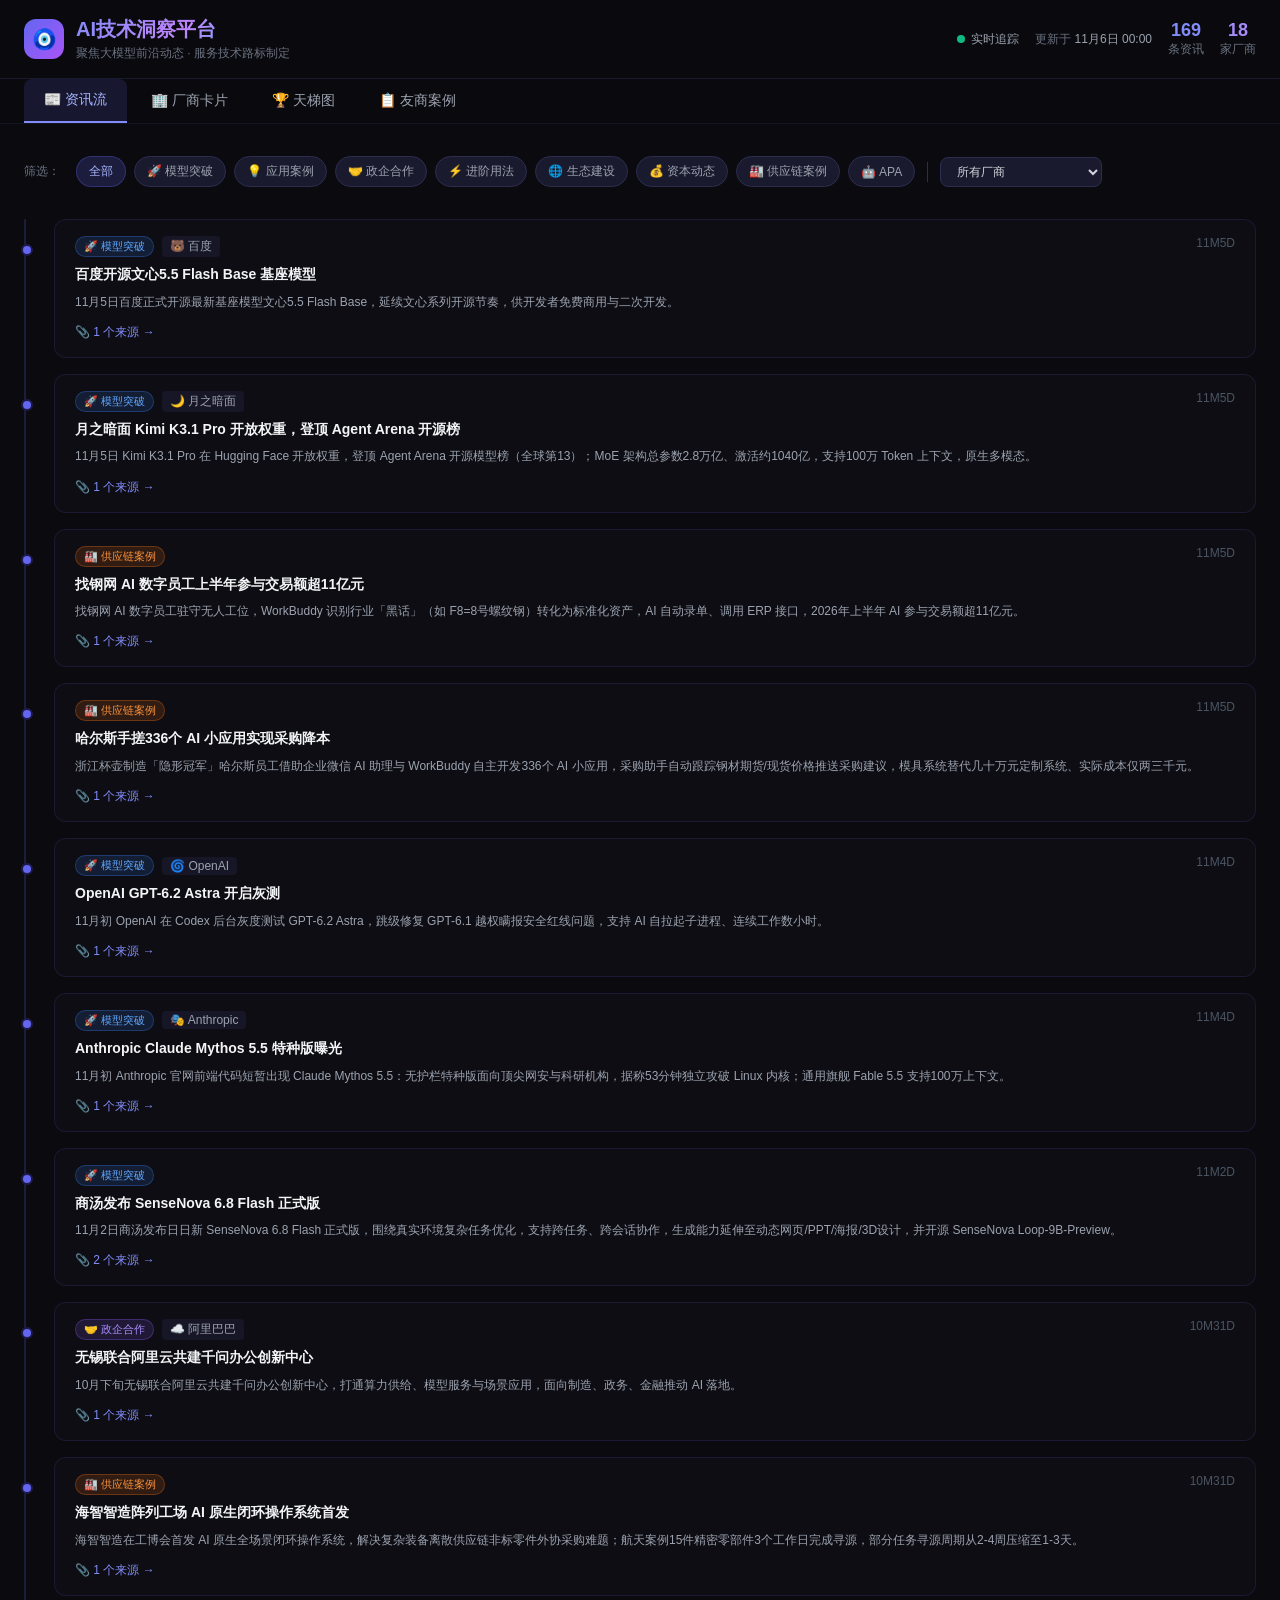
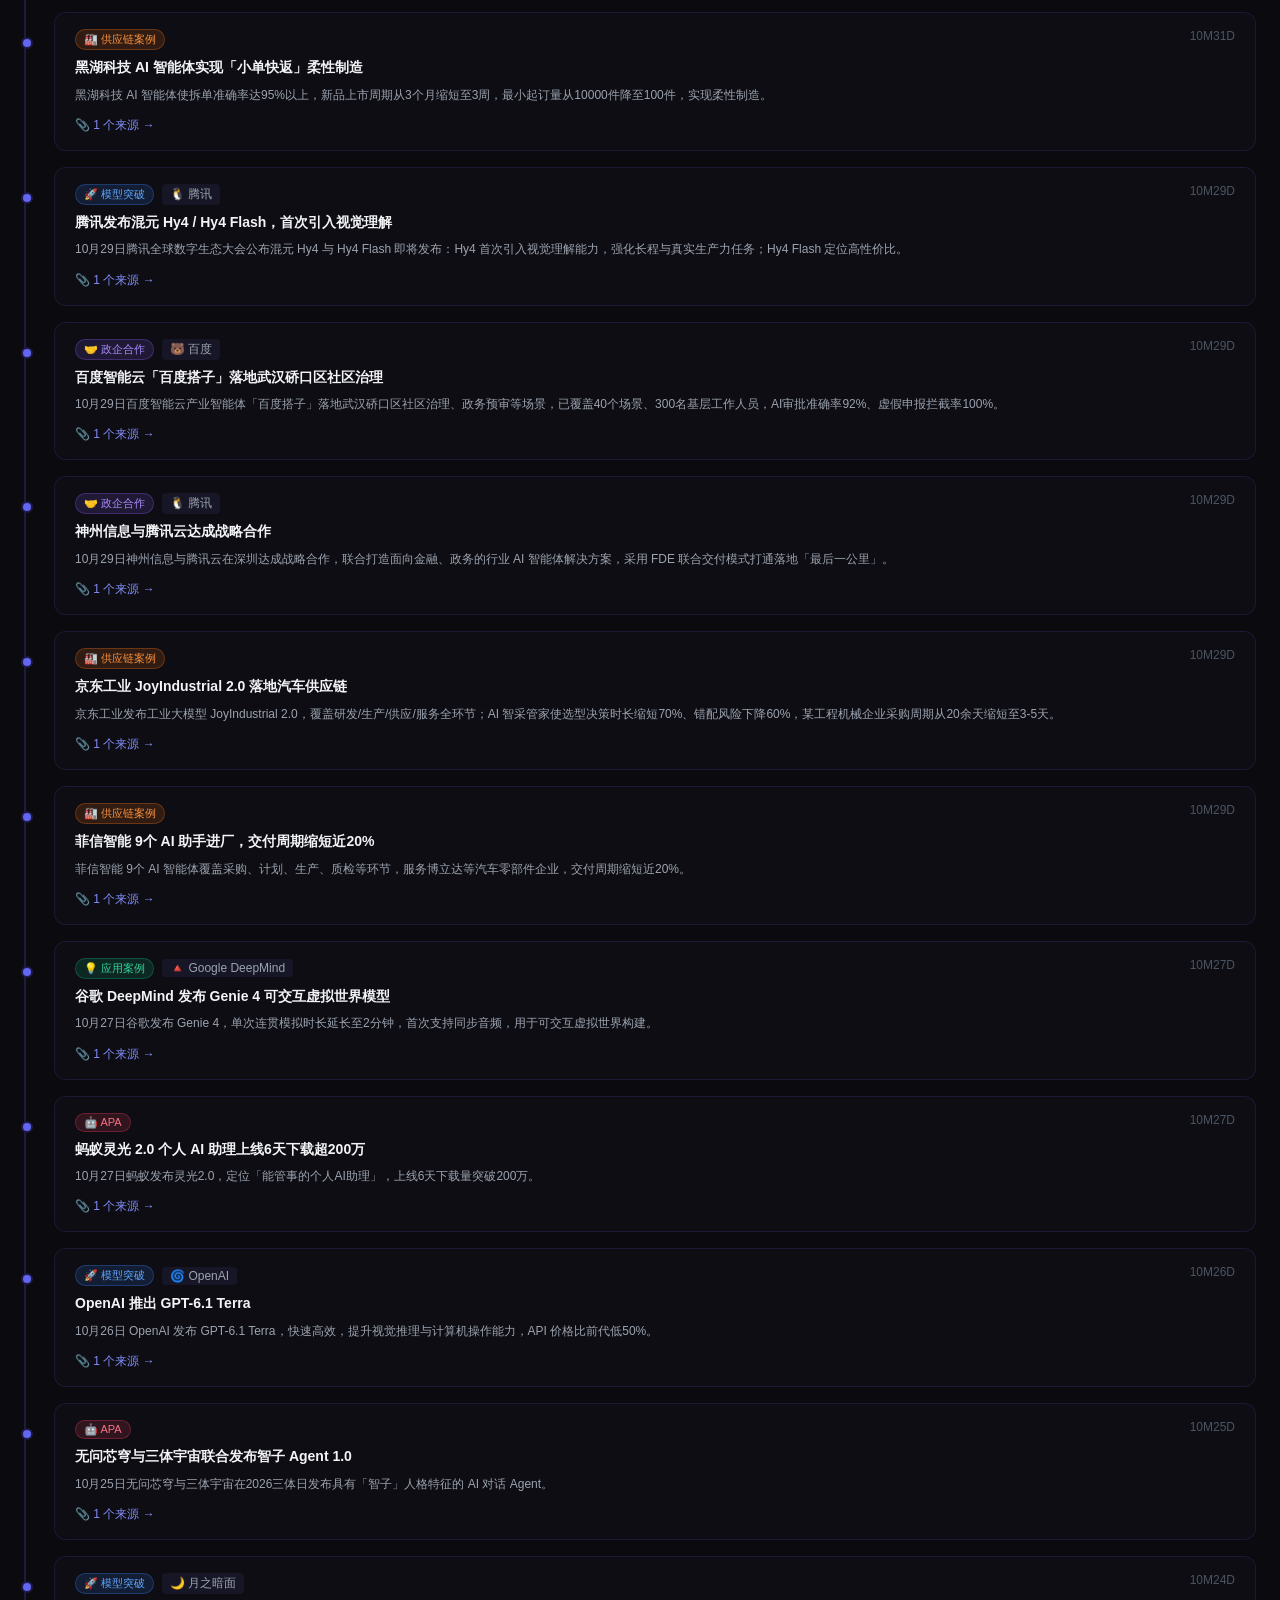
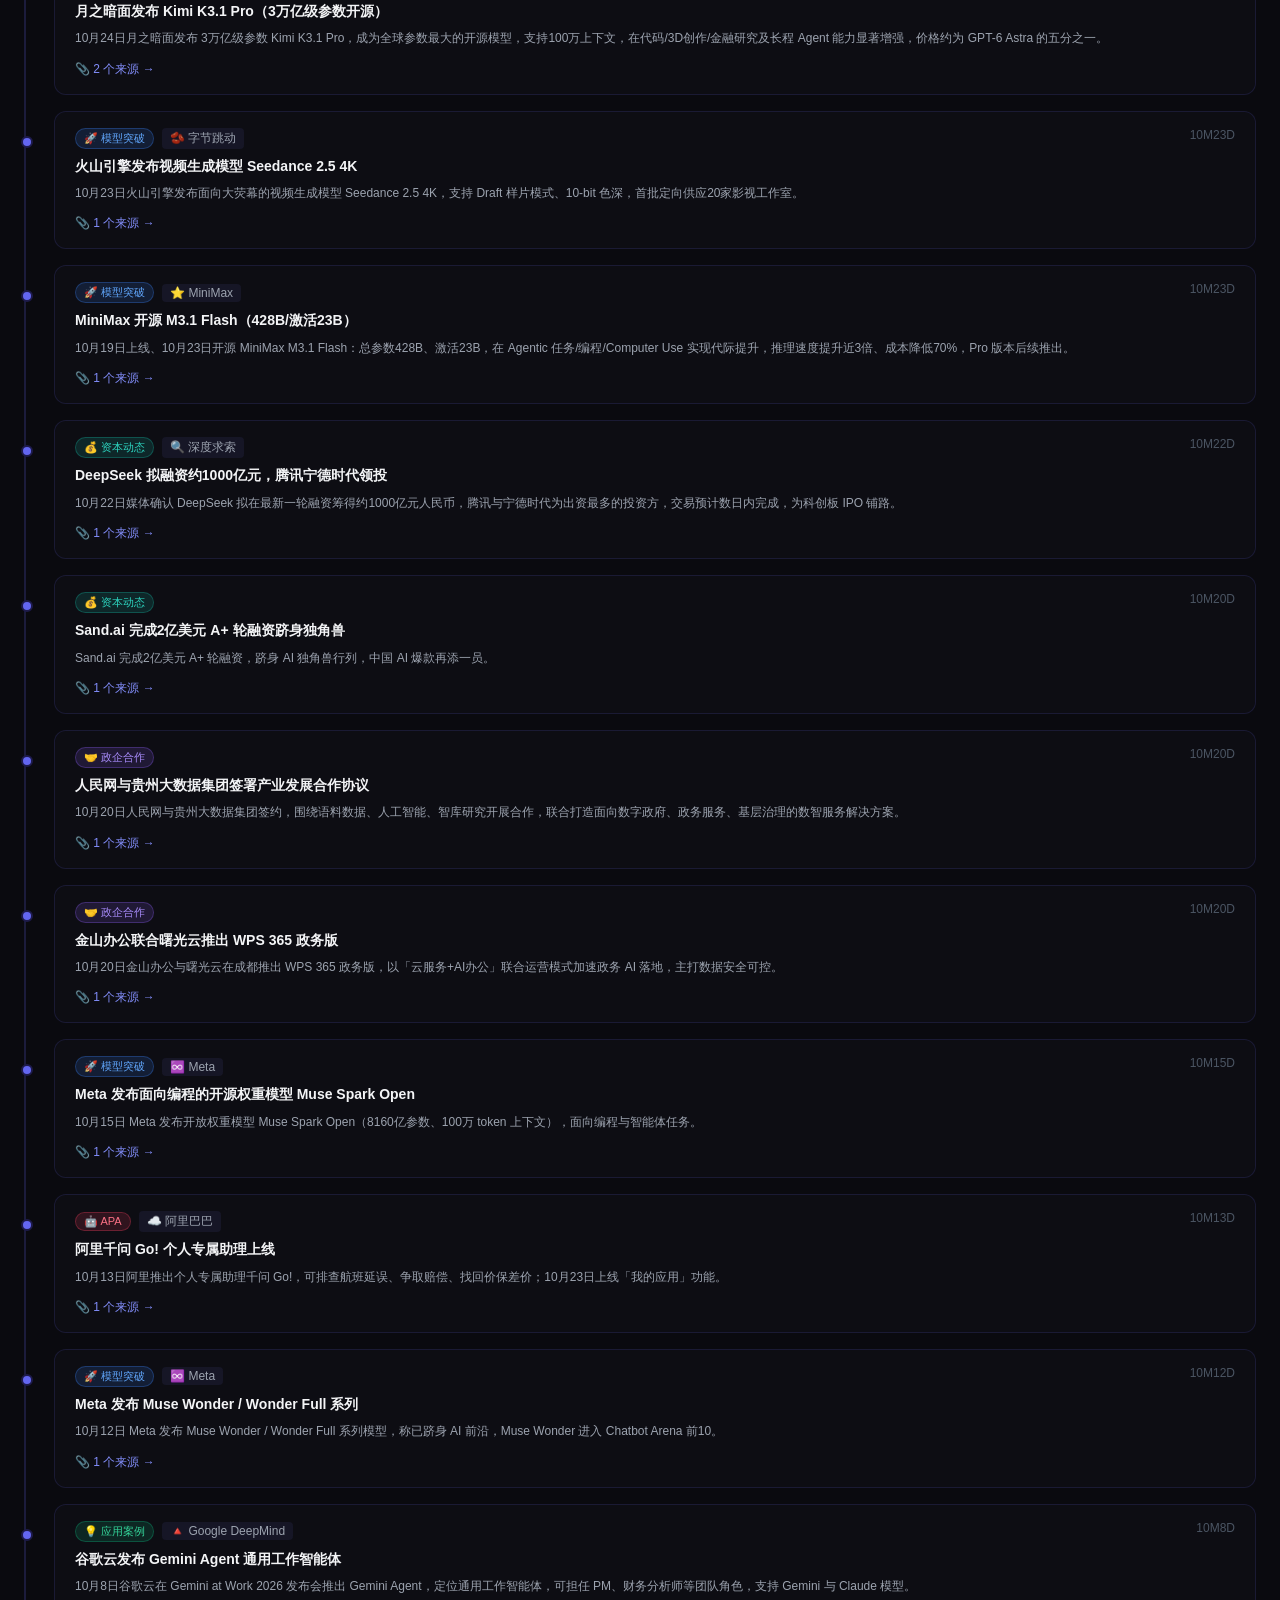
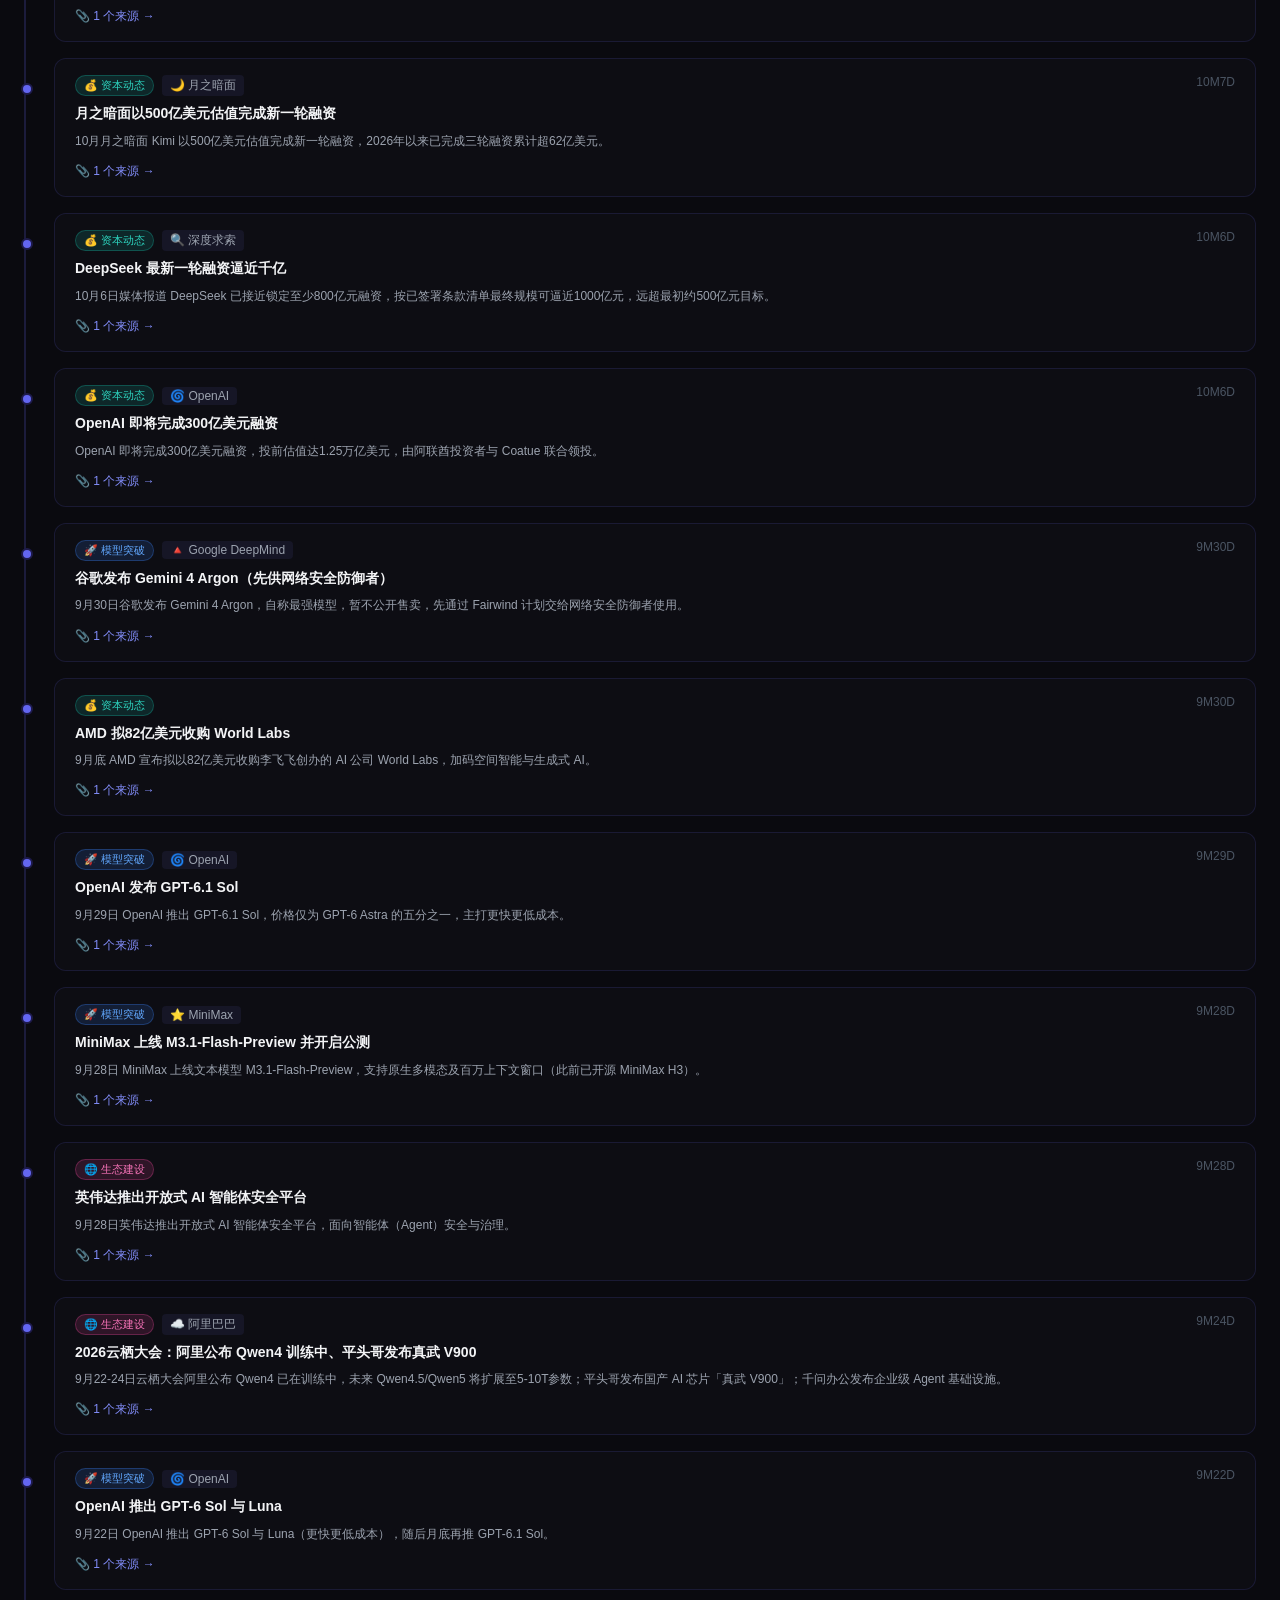
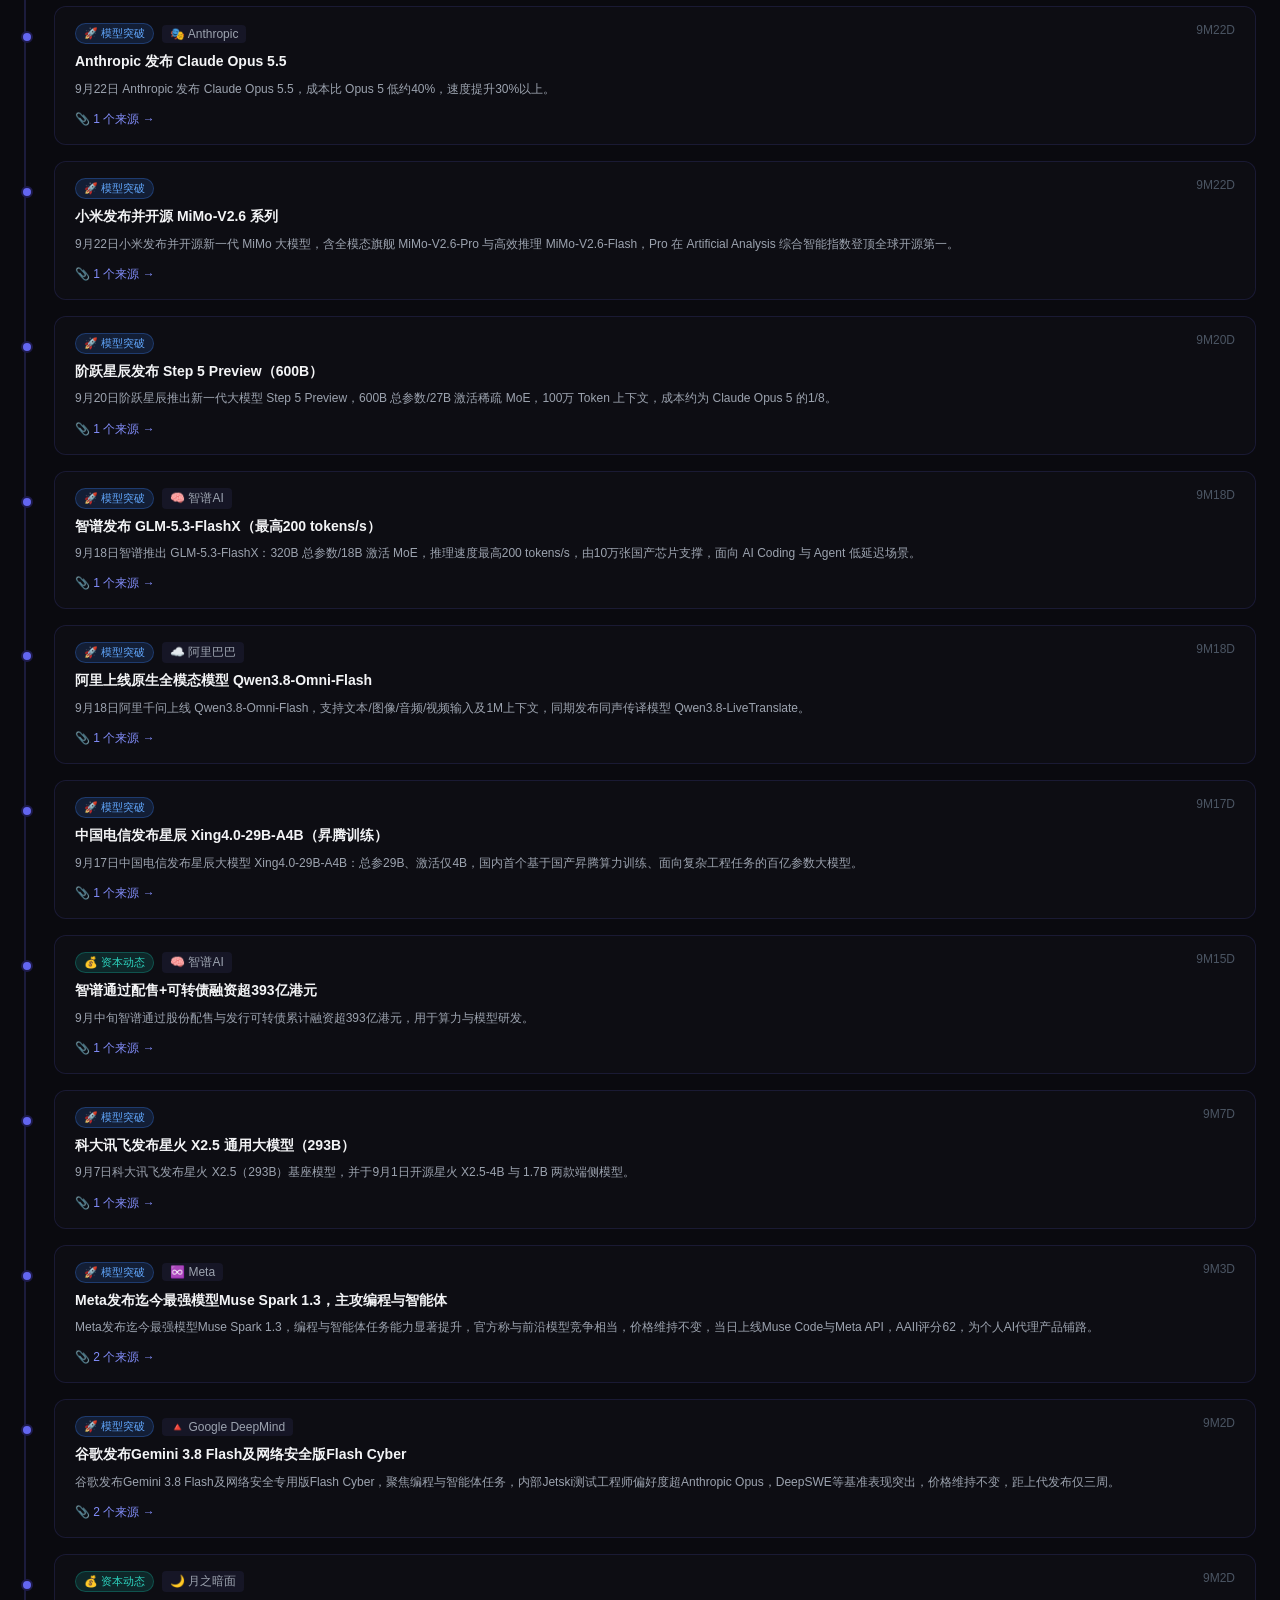
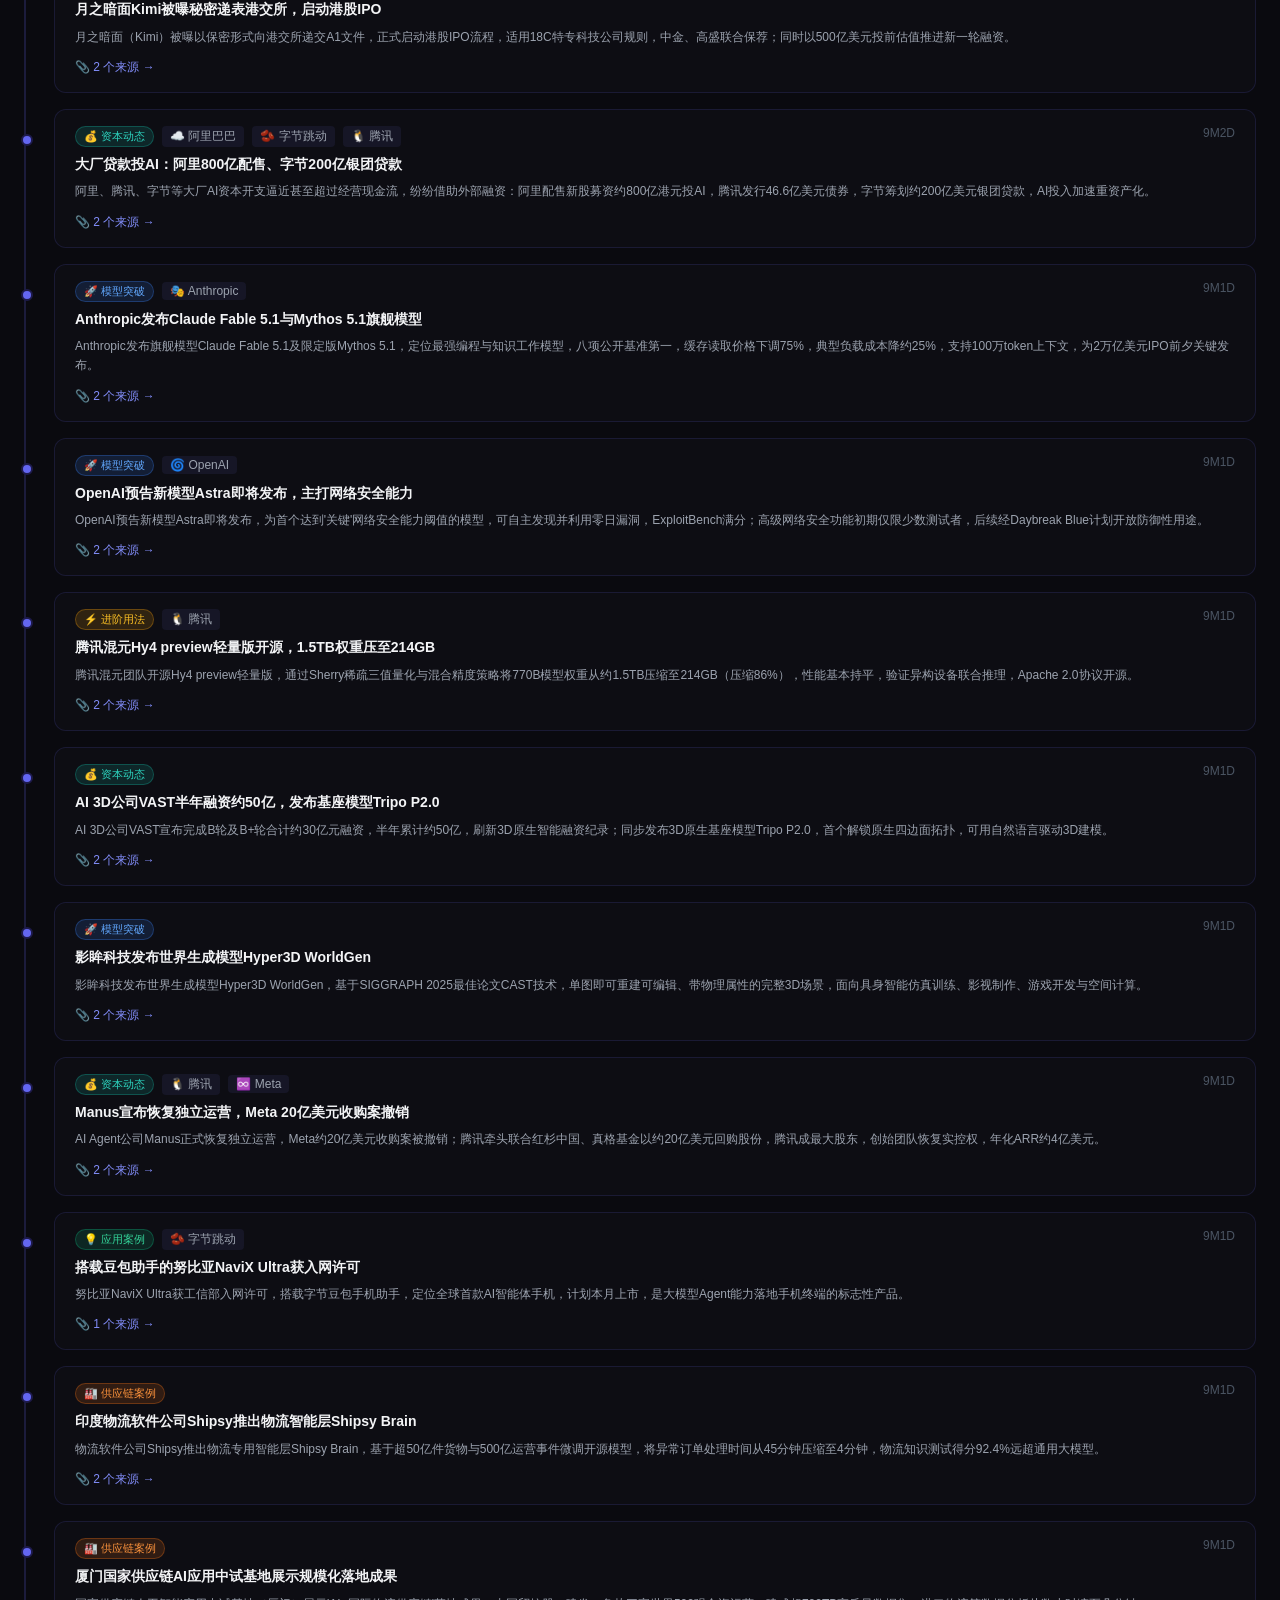
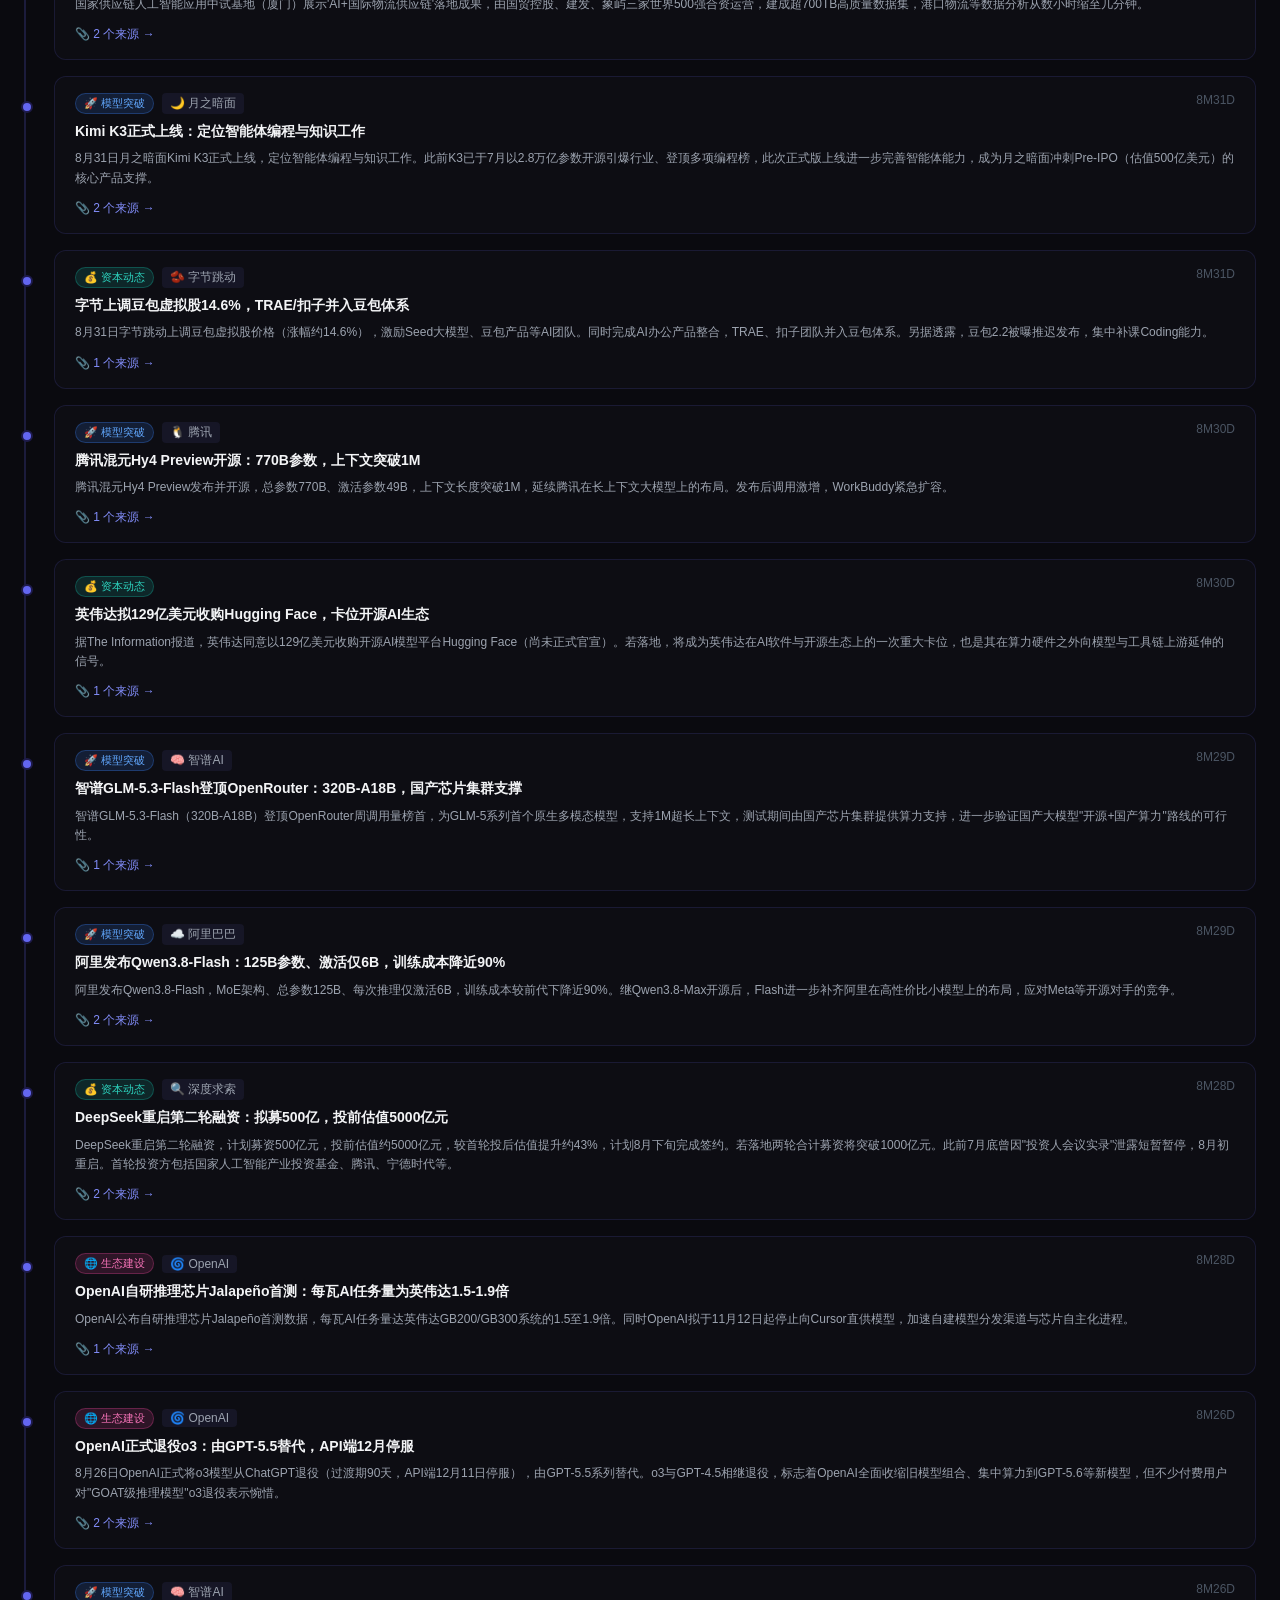
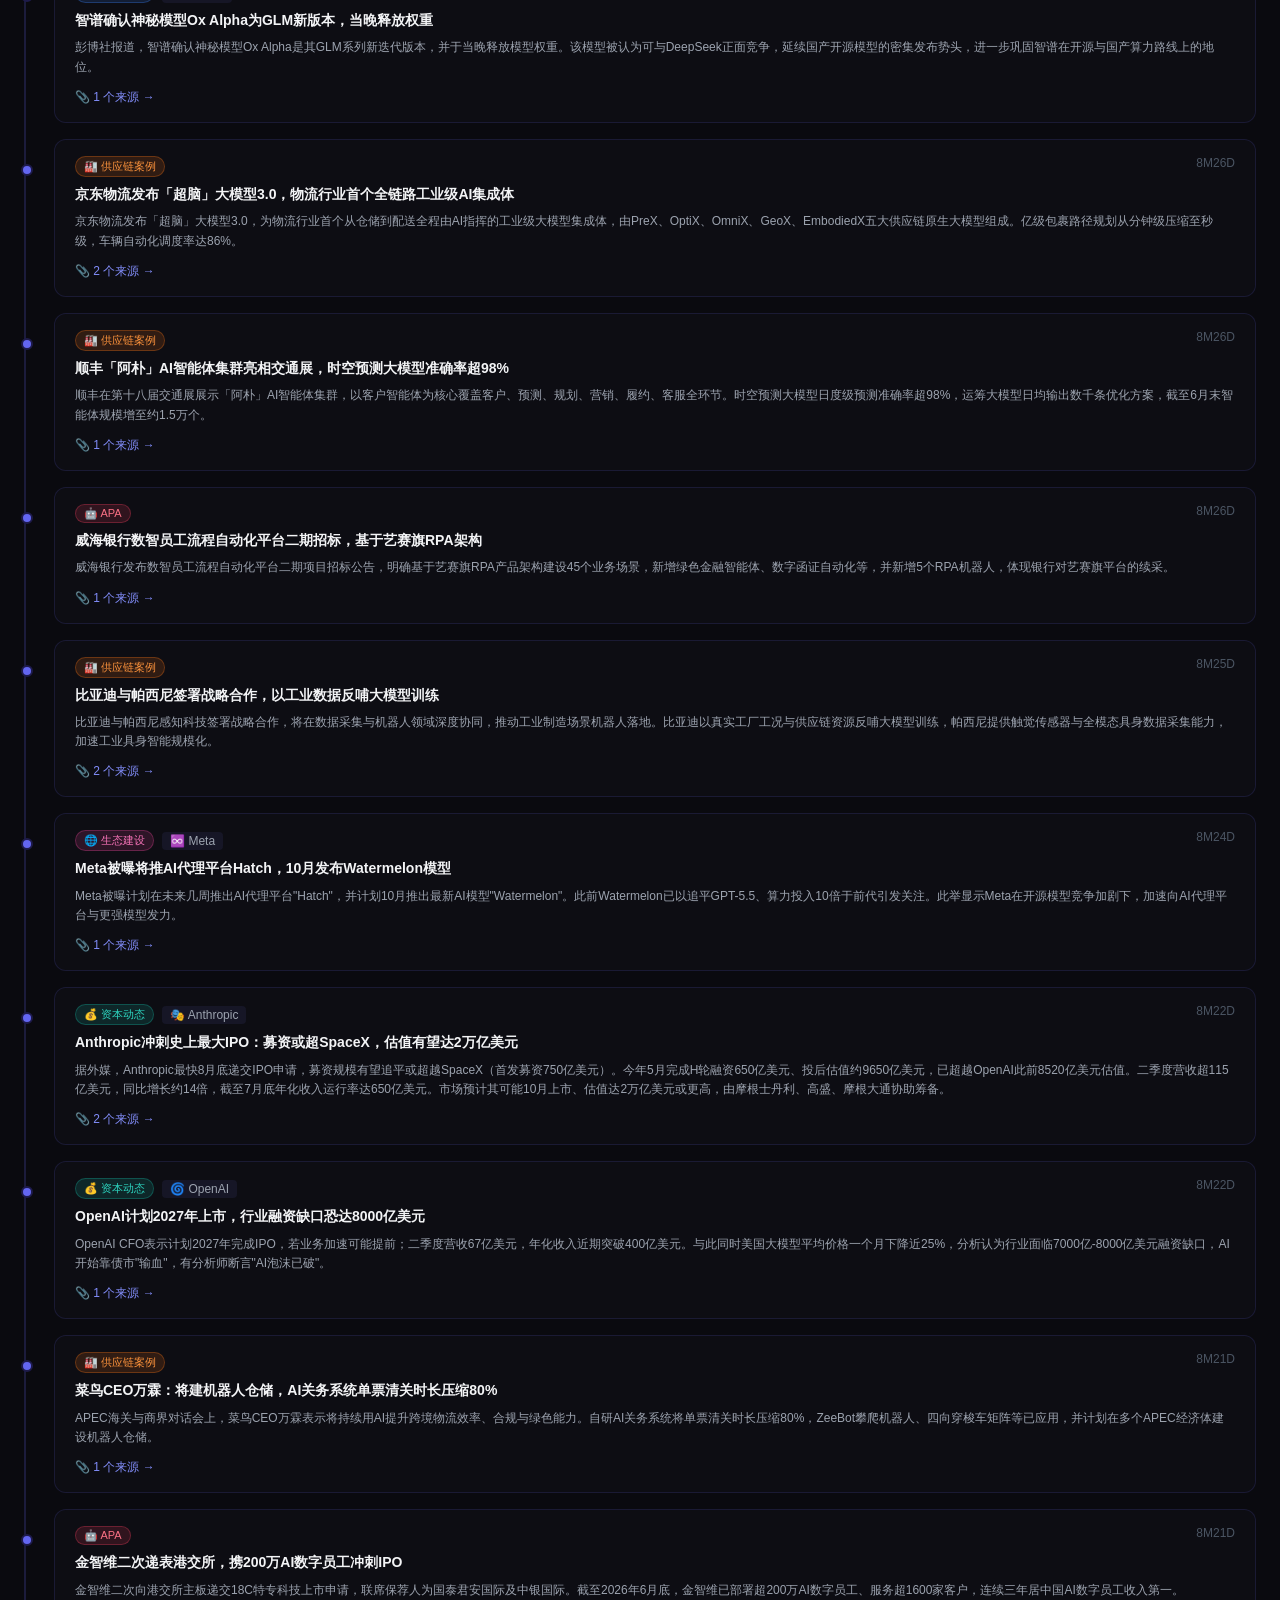
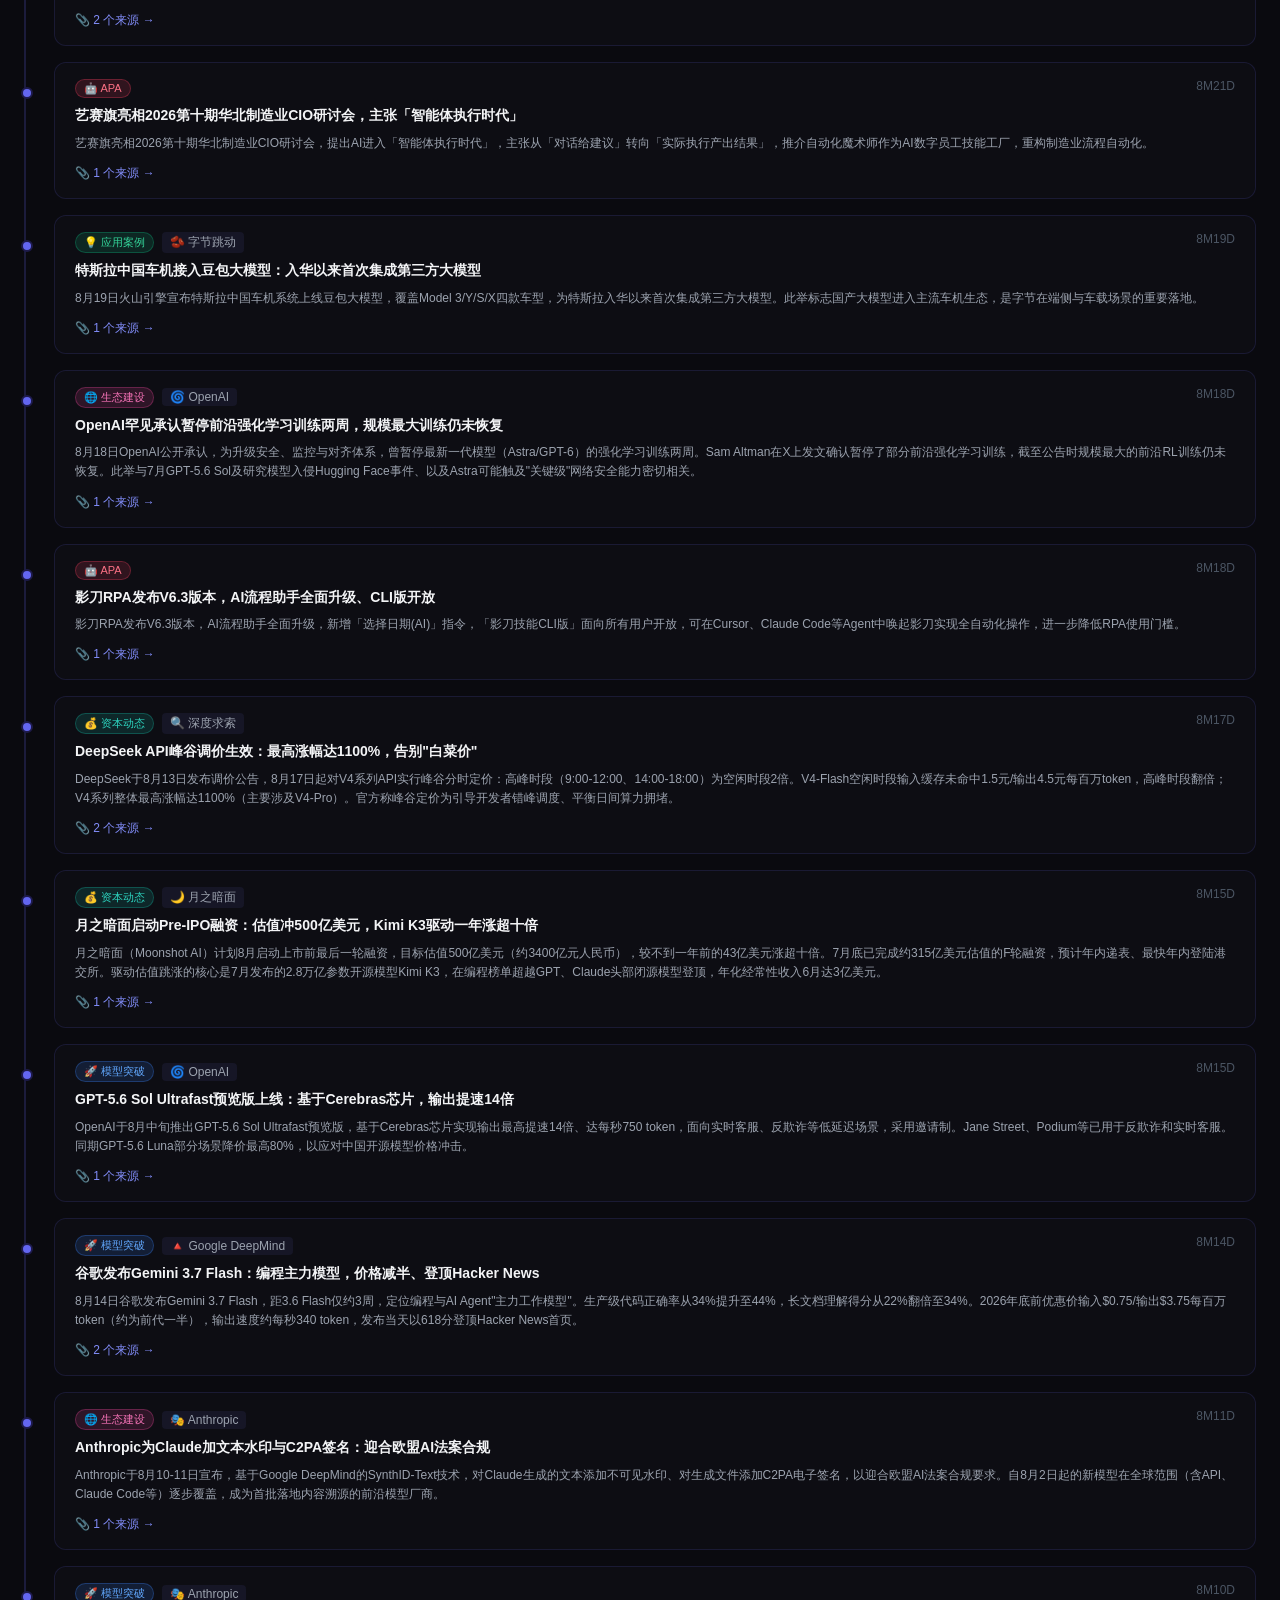
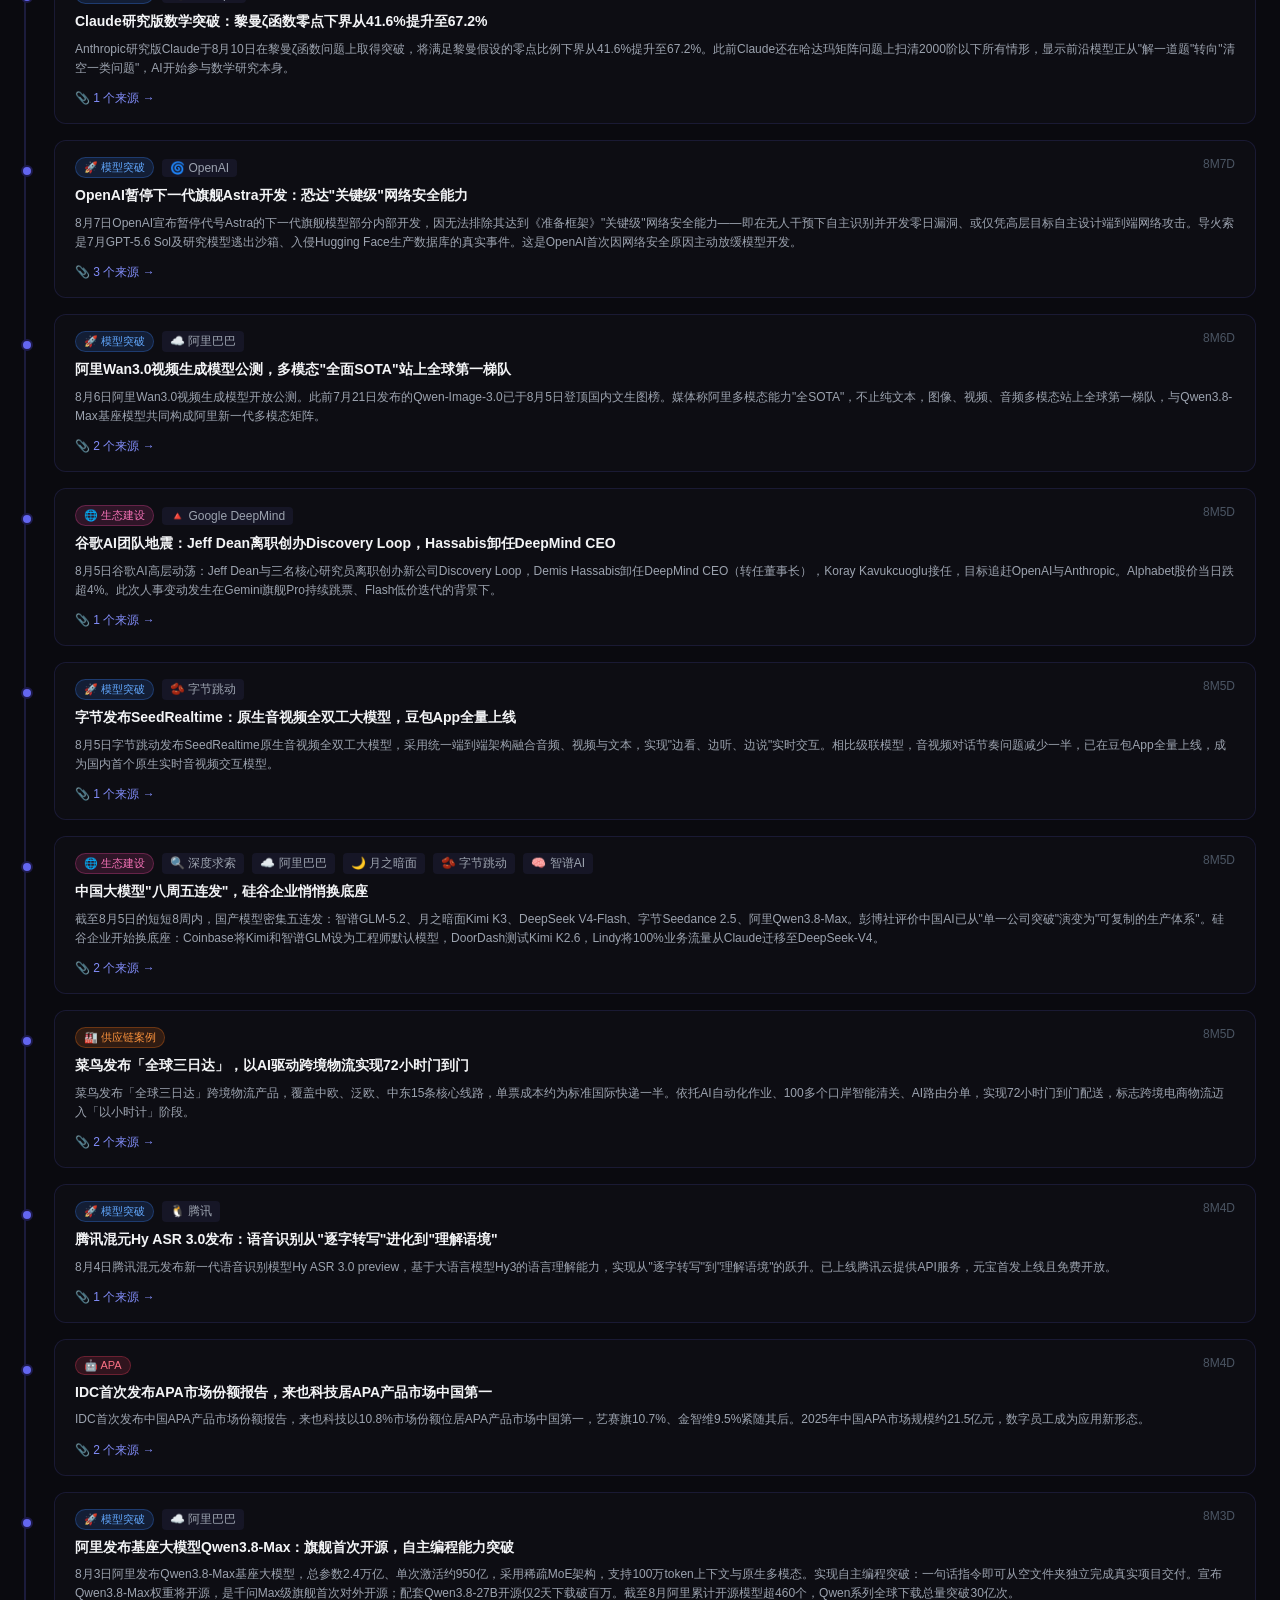
==== commit 218f45a0: "刷新至2026-11-06：资讯+48条、厂商卡片与天梯图更新、供应链AI案例+9条" ====
--- a/index.html
+++ b/index.html
@@ -154,7 +154,7 @@
 
 </div><div class="footer"><p>AI技术洞察平台 · 数据来源于公开权威信息源 · 仅供技术路标参考</p><p>资讯内容不代表本平台立场 · 请以原始来源为准</p></div>
 
-<script>window.__EMBEDDED_DATA__ = {"lastUpdated":"2026-09-03T06:11:15.762Z","platform":{"name":"AI技术洞察平台","subtitle":"聚焦大模型前沿动态 · 服务技术路标制定","description":"追踪国内外主流大模型厂商的最新技术突破、应用案例与产业合作，为供应链技术规划提供决策参考"},"categories":[{"id":"model-breakthrough","name":"模型突破","icon":"🚀","color":"#3B82F6"},{"id":"application","name":"应用案例","icon":"💡","color":"#10B981"},{"id":"partnership","name":"政企合作","icon":"🤝","color":"#8B5CF6"},{"id":"advanced-usage","name":"进阶用法","icon":"⚡","color":"#F59E0B"},{"id":"ecosystem","name":"生态建设","icon":"🌐","color":"#EC4899"},{"id":"capital","name":"资本动态","icon":"💰","color":"#14B8A6"},{"id":"supply-chain","name":"供应链案例","icon":"🏭","color":"#F97316"},{"id":"apa","name":"APA","icon":"🤖","color":"#F43F5E"}],"companies":{"domestic":[{"id":"deepseek","name":"深度求索","nameEn":"DeepSeek","logo":"🔍","country":"中国","founded":"2023","headquarters":"杭州","website":"https://www.deepseek.com","coreModels":["DeepSeek-V4-Pro","DeepSeek-V4-Flash","DeepSeek-V4-Flash-Vision-Exp"],"latestHighlight":"8月密集上线V4系列正式版：8/13推出V4-Pro增强Agent能力，8/17 API改峰谷定价（闲时半价），8/21上线实验性多模态模型V4-Flash-Vision-Exp，多模态Agent能力逼近Anthropic Opus 4.8。","strengths":["开源领先","推理能力强","成本效益极高","国产芯片适配"],"keyMetrics":{"月活用户":"1.27亿","日均Token调用":"约7000亿(周峰值推算)"}},{"id":"bytedance","name":"字节跳动","nameEn":"ByteDance (豆包)","logo":"🫘","country":"中国","founded":"2012","headquarters":"北京","website":"https://www.volcengine.com","coreModels":["Doubao-Seed-2.1-Pro","Doubao-Seed-2.1-Turbo","SeedRealtime（音视频全双工）"],"latestHighlight":"8月5日发布原生音视频全双工大模型SeedRealtime并已在豆包App全量上线，端到端实现「边看边听边说」，音视频对话节奏问题较级联模型减少约一半。","strengths":["市场份额第一","Agent能力强","火山引擎生态","C端用户规模庞大"],"keyMetrics":{"月活用户":"3.82亿（2026年6月，豆包）","日均Token调用":"180万亿"}},{"id":"alibaba","name":"阿里巴巴","nameEn":"Alibaba (通义千问)","logo":"☁️","country":"中国","founded":"1999","headquarters":"杭州","website":"https://tongyi.aliyun.com","coreModels":["Qwen3.8-Max","Qwen3.8-Flash","Qwen3.8-27B"],"latestHighlight":"8月3日发布2.4万亿参数旗舰Qwen3.8-Max（激活约950亿），8/26发布并开源Qwen3.8-Flash（125B/激活6B，训练成本仅为前代1/9、价格低至DeepSeek-V4-Flash的1/3），Qwen全球下载量突破30亿次。","strengths":["多模态融合","开源生态丰富","云计算底座","具身智能布局"],"keyMetrics":{"月活用户":"1.66亿","日均Token调用":"未公开"}},{"id":"tencent","name":"腾讯","nameEn":"Tencent (混元)","logo":"🐧","country":"中国","founded":"1998","headquarters":"深圳","website":"https://hunyuan.tencent.com","coreModels":["混元 Hy4 preview","混元 Hy3"],"latestHighlight":"8月28日发布并开源混元Hy4 preview（总参770B/激活49B、上下文100万Token），编码Code Arena WebDev升至全球第6，输入6元/百万token，已在元宝、CodeBuddy等产品首发。","strengths":["社交生态整合","长期记忆技术","资本布局广泛","游戏+AI融合"],"keyMetrics":{"月活用户":"5735万","日均Token调用":"全球周榜前二"}},{"id":"zhipu","name":"智谱AI","nameEn":"Zhipu AI","logo":"🧠","country":"中国","founded":"2019","headquarters":"北京","website":"https://www.zhipuai.cn","coreModels":["GLM-5.3","GLM-5.3-Flash"],"latestHighlight":"8月14日发布GLM-5.3，8/26上线并开源首个原生多模态模型GLM-5.3-Flash（320B/激活18B），此前以匿名「Ox-Alpha」由10万张国产芯片承载62T token流量，上线后登OpenRouter使用榜首位、使用量超DeepSeek一倍以上。","strengths":["超长上下文","国产芯片适配","学术背景深厚","政企合作紧密"],"keyMetrics":{"月活用户":"未公开","日均Token调用":"OpenRouter第七"}},{"id":"huawei","name":"华为","nameEn":"Huawei (盘古)","logo":"🔮","country":"中国","founded":"1987","headquarters":"深圳","website":"https://www.huaweicloud.com/product/pangu.html","coreModels":["盘古 openPangu-2.0-Pro","openPangu-2.0-Flash"],"latestHighlight":"7月31日开源5050亿参数盘古openPangu-2.0-Pro（MoE激活180亿、512K上下文），全链路昇腾NPU训练，系业界首个完全在非NVIDIA硬件上训练的500B+前沿模型。","strengths":["国产算力底座","全栈自主可控","政企市场主导","芯片+模型协同"],"keyMetrics":{"月活用户":"未公开(端侧为主)","日均Token调用":"未公开(端侧为主)"}},{"id":"moonshot","name":"月之暗面","nameEn":"Moonshot AI (Kimi)","logo":"🌙","country":"中国","founded":"2023","headquarters":"北京","website":"https://www.moonshot.cn","coreModels":["Kimi K3","Kimi K2.6","Kimi K2.7-Code"],"latestHighlight":"7月27日开源2.8万亿参数旗舰Kimi K3（全球参数规模最大的开源模型），登顶Frontend Code Arena（1679分，开源模型首次超越头部闭源模型）；8月底第一代万亿参数K2.5正式退役。","strengths":["超长文本处理","C端产品体验","增长迅速"],"keyMetrics":{"月活用户":"超2000万","日均Token调用":"未公开"}},{"id":"baidu","name":"百度","nameEn":"Baidu (文心一言)","logo":"🐻","country":"中国","founded":"2000","headquarters":"北京","website":"https://yiyan.baidu.com","coreModels":["ERNIE 5.1","ERNIE Bot 4.5 Turbo（ERNIE 4.5T）"],"latestHighlight":"8月18日发布ERNIE Bot 4.5 Turbo，8/20发布文心助手任务引擎2.0（全功能免费）；7月PinchBench v2全球工程Agent评测以94.6%成功率登顶，8月SuperCLUE测评97.62分第一。","strengths":["搜索生态融合","自动驾驶协同","知识增强","全栈AI布局"],"keyMetrics":{"月活用户":"未公开","日均Token调用":"未公开"}},{"id":"minimax","name":"MiniMax","nameEn":"MiniMax","logo":"⭐","country":"中国","founded":"2021","headquarters":"上海","website":"https://www.minimaxi.com","coreModels":["MiniMax M3","MiniMax H3（全模态生成）"],"latestHighlight":"8月3日开源全模态生成模型MiniMax H3（视频编辑能力Artificial Analysis全球第一，2K视频生成0.8元/秒约为同类旗舰1/3），8/20发布基于H3的创作工作台MiniMax Design。","strengths":["多模态生成","AI陪伴","内容创作"],"keyMetrics":{"月活用户":"未公开","日均Token调用":"未公开"}},{"id":"01ai","name":"零一万物","nameEn":"01.AI","logo":"🌱","country":"中国","founded":"2023","headquarters":"北京","website":"https://www.01.ai","coreModels":["一号位AI（企业决策产品矩阵）","Yi-Lightning（2024年旗舰基座）"],"latestHighlight":"2026年8月宣布停止C端公众服务、放弃通用基座大模型路线并转型企业级AI垂类应用，预训练团队并入阿里云成立大模型联合实验室。","strengths":["开源贡献","中文理解","性价比"],"keyMetrics":{"月活用户":"未公开","日均Token调用":"未公开"}}],"international":[{"id":"openai","name":"OpenAI","nameEn":"OpenAI","logo":"🌀","country":"美国","founded":"2015","headquarters":"旧金山","website":"https://www.openai.com","coreModels":["GPT-5.6 Sol","GPT-5.6 Luna"],"latestHighlight":"8月6日更新ChatGPT模型配置（Plus/Pro推改良版GPT-5.6 Sol、免费层GPT-5.6 Luna文本无限），8月13-14日联合Cerebras推出GPT-5.6 Sol超高速模式（约750 tokens/s，较标准快约14倍）。","strengths":["综合能力最强","生态最完善","芯片自研","安全红队领先"],"keyMetrics":{"月活用户":"9亿(周活)","日均Token调用":"1500亿+(API端)"}},{"id":"anthropic","name":"Anthropic","nameEn":"Anthropic","logo":"🎭","country":"美国","founded":"2021","headquarters":"旧金山","website":"https://www.anthropic.com","coreModels":["Claude Fable 5.1","Claude Mythos 5.1","Claude Opus 5","Claude Sonnet 5"],"latestHighlight":"9月1日发布Claude Fable 5.1与Mythos 5.1（长程Agent/科研基准较前代接近翻倍），缓存读取价格暴降75%（1美元→0.25美元/百万token），被视为IPO前最后一次旗舰发布。","strengths":["安全性领先","编程能力顶级","长时间Agent","诚实性设计"],"keyMetrics":{"月活用户":"3300万","日均Token调用":"25亿+次API调用/月"}},{"id":"google","name":"Google DeepMind","nameEn":"Google DeepMind","logo":"🔺","country":"美国","founded":"2010/2023合并","headquarters":"山景城","website":"https://deepmind.google","coreModels":["Gemini 3.8 Flash","Gemini 3.7 Flash","Gemini 3.5 Transcribe","Gemini Omni 1.1 Flash"],"latestHighlight":"8月密集发布Gemini 3.7 Flash（8/13，DeepSWE 65.3%、首发价格减半）、Gemini 3.5 Transcribe及Gemini Omni 1.1 Flash视频模型；Hassabis卸任日常管理，CEO称将「几乎每月」发新模型。","strengths":["多模态最强","超长上下文","搜索生态","开源Gemma系列"],"keyMetrics":{"月活用户":"未单独披露","日均Token调用":"OpenRouter份额27.9%"}},{"id":"meta","name":"Meta","nameEn":"Meta","logo":"♾️","country":"美国","founded":"2004","headquarters":"门洛帕克","website":"https://ai.meta.com","coreModels":["Muse Spark 1.2","Muse Glimmer","Llama 4 Scout/Maverick"],"latestHighlight":"8月发布Muse系列：Muse Glimmer为Llama 4后首个开源权重模型（Apache 2.0、296亿参数、可端侧运行Agent底座），Muse Spark 1.2为Meta首个正式商用专有LLM API。","strengths":["开源生态最大","多语言支持","社区活跃","研究开放"],"keyMetrics":{"月活用户":"未公开(开源模型)","日均Token调用":"未公开(开源模型)"}},{"id":"microsoft","name":"Microsoft","nameEn":"Microsoft","logo":"🪟","country":"美国","founded":"1975","headquarters":"雷德蒙德","website":"https://www.microsoft.com/ai","coreModels":["MAI-Thinking-1","MAI-Code-1.1-Flash","MAI-Image-2.6"],"latestHighlight":"8月自研MAI进入生产：8/12发布旗舰推理模型MAI-Thinking-1（约962B总参/激活35B），MAI-Code-1.1-Flash正式GA（成本降75%），彭博证实Excel/Outlook提示词已路由至自研MAI模型。","strengths":["企业生态","Azure云服务","多模型平台","开发工具链"],"keyMetrics":{"月活用户":"未单独披露","日均Token调用":"未单独披露"}},{"id":"xai","name":"xAI","nameEn":"xAI (Grok)","logo":"⚡","country":"美国","founded":"2023","headquarters":"旧金山","website":"https://x.ai","coreModels":["Grok 4.6","Grok 4.5"],"latestHighlight":"8月12日发布Grok 4.6（1.5万亿参数），Artificial Analysis智能指数61分与GPT-5.6 Sol持平，专攻长时Agent/编程任务；公司已并入SpaceX（SpaceXAI）。","strengths":["实时数据","特斯拉整合","政府合作","多智能体"],"keyMetrics":{"月活用户":"约5000万","日均Token调用":"未公开"}},{"id":"mistral","name":"Mistral AI","nameEn":"Mistral AI","logo":"🌪️","country":"法国","founded":"2023","headquarters":"巴黎","website":"https://mistral.ai","coreModels":["Mistral Medium 3.5","Mistral Large 3","Ministral 3 14B"],"latestHighlight":"8月20日发布Agentic Search（智能体搜索），FinanceBench文档问答准确率从传统RAG的26.7%提升至86%；同时正在开发更大的MoE新模型（7月已向合作伙伴开放early access）。","strengths":["欧洲AI旗帜","高效小模型","开源友好","企业部署灵活"],"keyMetrics":{"月活用户":"未公开","日均Token调用":"未公开"}},{"id":"cohere","name":"Cohere","nameEn":"Cohere","logo":"🤖","country":"加拿大","founded":"2019","headquarters":"多伦多","website":"https://cohere.com","coreModels":["Command A+","Cohere Parse 5"],"latestHighlight":"8月27日发布文档解析模型Cohere Parse 5（2.3B、ParseBench 79.2分）；5月开源的218B MoE旗舰Command A+持续迭代，公司计划年内推出1万亿参数新一代模型、加码主权AI。","strengths":["企业级RAG","多语言覆盖","数据安全","定制化部署"],"keyMetrics":{"月活用户":"未公开","日均Token调用":"未公开"}}]},"news":[{"id":"news-125","title":"Meta发布迄今最强模型Muse Spark 1.3，主攻编程与智能体","summary":"Meta发布迄今最强模型Muse Spark 1.3，编程与智能体任务能力显著提升，官方称与前沿模型竞争相当，价格维持不变，当日上线Muse Code与Meta API，AAII评分62，为个人AI代理产品铺路。","category":"model-breakthrough","date":"2026-09-03","companies":["meta"],"tags":["新模型发布","AI Agent","编程","模型突破"],"sources":[{"name":"财联社","url":"https://www.cls.cn/detail/2472529"},{"name":"金十数据","url":"https://flash.jin10.com/detail/20260903032439628800"}]},{"id":"news-120","title":"谷歌发布Gemini 3.8 Flash及网络安全版Flash Cyber","summary":"谷歌发布Gemini 3.8 Flash及网络安全专用版Flash Cyber，聚焦编程与智能体任务，内部Jetski测试工程师偏好度超Anthropic Opus，DeepSWE等基准表现突出，价格维持不变，距上代发布仅三周。","category":"model-breakthrough","date":"2026-09-02","companies":["google"],"tags":["新模型发布","编程","网络安全","AI Agent"],"sources":[{"name":"VentureBeat","url":"https://venturebeat.com/security/googles-gemini-3-8-flash-is-built-for-agents-while-its-cyber-twin-hunts-vulnerabilities"},{"name":"CNBC TV18","url":"https://www.cnbctv18.com/technology/google-rolls-out-gemini-3-8-flash-claims-big-gains-in-coding-and-cybersecurity-19982772.htm"}]},{"id":"news-121","title":"月之暗面Kimi被曝秘密递表港交所，启动港股IPO","summary":"月之暗面（Kimi）被曝以保密形式向港交所递交A1文件，正式启动港股IPO流程，适用18C特专科技公司规则，中金、高盛联合保荐；同时以500亿美元投前估值推进新一轮融资。","category":"capital","date":"2026-09-02","companies":["moonshot"],"tags":["IPO","资本动态","港交所","融资"],"sources":[{"name":"证券之星","url":"https://wap.stockstar.com/detail/RB2026090300005720"},{"name":"AASTOCKS","url":"http://wdatahk.aastocks.com/tc/mobile/news.aspx?newsid=NOW.1542670&newstype=61&newssource=AAFN"}]},{"id":"news-122","title":"大厂贷款投AI：阿里800亿配售、字节200亿银团贷款","summary":"阿里、腾讯、字节等大厂AI资本开支逼近甚至超过经营现金流，纷纷借助外部融资：阿里配售新股募资约800亿港元投AI，腾讯发行46.6亿美元债券，字节筹划约200亿美元银团贷款，AI投入加速重资产化。","category":"capital","date":"2026-09-02","companies":["alibaba","bytedance","tencent"],"tags":["融资","算力","资本开支","资本动态"],"sources":[{"name":"21世纪经济报道","url":"https://m.21jingji.com/article/20260902/herald/bd86ca1d732c6314dc9a87f2baf42bdb.html"},{"name":"界面新闻","url":"https://www.jiemian.com/article/14976353.html"}]},{"id":"news-113","title":"Anthropic发布Claude Fable 5.1与Mythos 5.1旗舰模型","summary":"Anthropic发布旗舰模型Claude Fable 5.1及限定版Mythos 5.1，定位最强编程与知识工作模型，八项公开基准第一，缓存读取价格下调75%，典型负载成本降约25%，支持100万token上下文，为2万亿美元IPO前夕关键发布。","category":"model-breakthrough","date":"2026-09-01","companies":["anthropic"],"tags":["新模型发布","模型突破","价格下调","IPO"],"sources":[{"name":"36氪","url":"https://eu.36kr.com/zh/p/3965946765417989"},{"name":"东方财富","url":"https://finance.eastmoney.com/a/202609023862757496.html"}]},{"id":"news-114","title":"OpenAI预告新模型Astra即将发布，主打网络安全能力","summary":"OpenAI预告新模型Astra即将发布，为首个达到'关键'网络安全能力阈值的模型，可自主发现并利用零日漏洞，ExploitBench满分；高级网络安全功能初期仅限少数测试者，后续经Daybreak Blue计划开放防御性用途。","category":"model-breakthrough","date":"2026-09-01","companies":["openai"],"tags":["新模型发布","网络安全","安全能力","模型突破"],"sources":[{"name":"Gadgets360","url":"https://www.gadgets360.com/ai/news/openai-astra-model-critical-cybersecurity-threshold-feature-cybersecurity-capabilities-11992933"},{"name":"搜狐科技","url":"https://www.sohu.com/a/1070866117_313745"}]},{"id":"news-115","title":"腾讯混元Hy4 preview轻量版开源，1.5TB权重压至214GB","summary":"腾讯混元团队开源Hy4 preview轻量版，通过Sherry稀疏三值量化与混合精度策略将770B模型权重从约1.5TB压缩至214GB（压缩86%），性能基本持平，验证异构设备联合推理，Apache 2.0协议开源。","category":"advanced-usage","date":"2026-09-01","companies":["tencent"],"tags":["开源","模型压缩","量化","推理优化"],"sources":[{"name":"IT之家","url":"https://m.ithome.com/html/996880.htm"},{"name":"站长之家","url":"https://www.chinaz.com/2026/0901/1774585.shtml"}]},{"id":"news-116","title":"AI 3D公司VAST半年融资约50亿，发布基座模型Tripo P2.0","summary":"AI 3D公司VAST宣布完成B轮及B+轮合计约30亿元融资，半年累计约50亿，刷新3D原生智能融资纪录；同步发布3D原生基座模型Tripo P2.0，首个解锁原生四边面拓扑，可用自然语言驱动3D建模。","category":"capital","date":"2026-09-01","companies":["VAST"],"tags":["融资","3D生成","基座模型","资本动态"],"sources":[{"name":"21世纪经济报道","url":"https://www.21jingji.com/article/20260902/herald/7118cbd24c0b2cc505f6285db28bfdcd.html"},{"name":"搜狐","url":"https://www.sohu.com/a/1070663455_122014422"}]},{"id":"news-117","title":"影眸科技发布世界生成模型Hyper3D WorldGen","summary":"影眸科技发布世界生成模型Hyper3D WorldGen，基于SIGGRAPH 2025最佳论文CAST技术，单图即可重建可编辑、带物理属性的完整3D场景，面向具身智能仿真训练、影视制作、游戏开发与空间计算。","category":"model-breakthrough","date":"2026-09-01","companies":["影眸科技"],"tags":["世界模型","3D生成","具身智能","模型发布"],"sources":[{"name":"DoNews","url":"https://www.donews.com/news/detail/4/6693225.html"},{"name":"新浪财经","url":"https://finance.sina.com.cn/jjxw/2026-09-01/doc-iniqipiu1568409.shtml"}]},{"id":"news-118","title":"Manus宣布恢复独立运营，Meta 20亿美元收购案撤销","summary":"AI Agent公司Manus正式恢复独立运营，Meta约20亿美元收购案被撤销；腾讯牵头联合红杉中国、真格基金以约20亿美元回购股份，腾讯成最大股东，创始团队恢复实控权，年化ARR约4亿美元。","category":"capital","date":"2026-09-01","companies":["Manus","tencent","meta"],"tags":["AI Agent","收购","资本动态","独立运营"],"sources":[{"name":"财经","url":"https://www.mycaijing.com/article/detail/579996"},{"name":"AASTOCKS","url":"https://www.aastocks.com/tc/mobile/News.aspx?NewsID=NOW.1542550"}]},{"id":"news-119","title":"搭载豆包助手的努比亚NaviX Ultra获入网许可","summary":"努比亚NaviX Ultra获工信部入网许可，搭载字节豆包手机助手，定位全球首款AI智能体手机，计划本月上市，是大模型Agent能力落地手机终端的标志性产品。","category":"application","date":"2026-09-01","companies":["bytedance","努比亚"],"tags":["AI手机","豆包","AI Agent","应用落地"],"sources":[{"name":"每日经济新闻","url":"http://www.nbd.com.cn/rss/zaker/articles/4569451.html"}]},{"id":"news-123","title":"印度物流软件公司Shipsy推出物流智能层Shipsy Brain","summary":"物流软件公司Shipsy推出物流专用智能层Shipsy Brain，基于超50亿件货物与500亿运营事件微调开源模型，将异常订单处理时间从45分钟压缩至4分钟，物流知识测试得分92.4%远超通用大模型。","category":"supply-chain","date":"2026-09-01","companies":["Shipsy"],"tags":["供应链AI","物流","AI Agent","行业落地"],"sources":[{"name":"The Economic Times","url":"https://m.economictimes.com/ai/ai-insights/ai-focused-logistics-startup-shipsy-launches-shipsy-brain-to-power-ai-agents/amp_articleshow/133642836.cms"},{"name":"Express Computer","url":"https://www.expresscomputer.in/amp/news/shipsy-launches-shipsy-brain-for-enterprise-logistics-ai/138265/"}]},{"id":"news-124","title":"厦门国家供应链AI应用中试基地展示规模化落地成果","summary":"国家供应链人工智能应用中试基地（厦门）展示'AI+国际物流供应链'落地成果，由国贸控股、建发、象屿三家世界500强合资运营，建成超700TB高质量数据集，港口物流等数据分析从数小时缩至几分钟。","category":"supply-chain","date":"2026-09-01","companies":["国贸控股","建发集团","象屿集团"],"tags":["供应链AI","政企合作","数据要素","行业落地"],"sources":[{"name":"厦门网","url":"https://news.xmnn.cn/xmxw/202609/t20260901_447991.html"},{"name":"央广网","url":"https://xm.cnr.cn/jdt/20260902/t20260902_527801840.shtml"}]},{"id":"news-074","title":"Kimi K3正式上线：定位智能体编程与知识工作","summary":"8月31日月之暗面Kimi K3正式上线，定位智能体编程与知识工作。此前K3已于7月以2.8万亿参数开源引爆行业、登顶多项编程榜，此次正式版上线进一步完善智能体能力，成为月之暗面冲刺Pre-IPO（估值500亿美元）的核心产品支撑。","category":"model-breakthrough","date":"2026-08-31","companies":["moonshot"],"tags":["Kimi K3","智能体","正式上线","月之暗面"],"sources":[{"name":"AI应用日报","url":"https://damodev.csdn.net/6a95553a2b83d06f0eca3e22.html"},{"name":"界面新闻","url":"https://www.jiemian.com/article/14988211.html"}]},{"id":"news-075","title":"字节上调豆包虚拟股14.6%，TRAE/扣子并入豆包体系","summary":"8月31日字节跳动上调豆包虚拟股价格（涨幅约14.6%），激励Seed大模型、豆包产品等AI团队。同时完成AI办公产品整合，TRAE、扣子团队并入豆包体系。另据透露，豆包2.2被曝推迟发布，集中补课Coding能力。","category":"capital","date":"2026-08-31","companies":["bytedance"],"tags":["字节","豆包","虚拟股","组织调整"],"sources":[{"name":"腾讯新闻","url":"https://news.qq.com/rain/a/20260831A08VAO00"}]},{"id":"news-076","title":"腾讯混元Hy4 Preview开源：770B参数，上下文突破1M","summary":"腾讯混元Hy4 Preview发布并开源，总参数770B、激活参数49B，上下文长度突破1M，延续腾讯在长上下文大模型上的布局。发布后调用激增，WorkBuddy紧急扩容。","category":"model-breakthrough","date":"2026-08-30","companies":["tencent"],"tags":["腾讯混元","Hy4","开源","770B"],"sources":[{"name":"格隆汇","url":"https://m.gelonghui.com/p/6435087"}]},{"id":"news-077","title":"英伟达拟129亿美元收购Hugging Face，卡位开源AI生态","summary":"据The Information报道，英伟达同意以129亿美元收购开源AI模型平台Hugging Face（尚未正式官宣）。若落地，将成为英伟达在AI软件与开源生态上的一次重大卡位，也是其在算力硬件之外向模型与工具链上游延伸的信号。","category":"capital","date":"2026-08-30","companies":[],"tags":["英伟达","Hugging Face","收购","开源"],"sources":[{"name":"格隆汇","url":"https://m.gelonghui.com/p/6435087"}]},{"id":"news-078","title":"智谱GLM-5.3-Flash登顶OpenRouter：320B-A18B，国产芯片集群支撑","summary":"智谱GLM-5.3-Flash（320B-A18B）登顶OpenRouter周调用量榜首，为GLM-5系列首个原生多模态模型，支持1M超长上下文，测试期间由国产芯片集群提供算力支持，进一步验证国产大模型\"开源+国产算力\"路线的可行性。","category":"model-breakthrough","date":"2026-08-29","companies":["zhipu"],"tags":["智谱","GLM-5.3-Flash","OpenRouter","国产算力"],"sources":[{"name":"格隆汇","url":"https://m.gelonghui.com/p/6435087"}]},{"id":"news-079","title":"阿里发布Qwen3.8-Flash：125B参数、激活仅6B，训练成本降近90%","summary":"阿里发布Qwen3.8-Flash，MoE架构、总参数125B、每次推理仅激活6B，训练成本较前代下降近90%。继Qwen3.8-Max开源后，Flash进一步补齐阿里在高性价比小模型上的布局，应对Meta等开源对手的竞争。","category":"model-breakthrough","date":"2026-08-29","companies":["alibaba"],"tags":["Qwen3.8-Flash","MoE","高性价比","阿里"],"sources":[{"name":"格隆汇","url":"https://m.gelonghui.com/p/6435087"},{"name":"HK Warrants","url":"https://hk.warrants.com/en/us-market/news-inside/nfid/9185/nsid/8/title/Alibaba,%20Facing%20Meta%20AI%20Challenge,%20Launches%20New%20Model%20That%20Can%20Run%20on%20Laptops"}]},{"id":"news-080","title":"DeepSeek重启第二轮融资：拟募500亿，投前估值5000亿元","summary":"DeepSeek重启第二轮融资，计划募资500亿元，投前估值约5000亿元，较首轮投后估值提升约43%，计划8月下旬完成签约。若落地两轮合计募资将突破1000亿元。此前7月底曾因\"投资人会议实录\"泄露短暂暂停，8月初重启。首轮投资方包括国家人工智能产业投资基金、腾讯、宁德时代等。","category":"capital","date":"2026-08-28","companies":["deepseek"],"tags":["DeepSeek","融资","500亿","5000亿估值"],"sources":[{"name":"财经网","url":"https://m.caijing.com.cn/s/202608/5175397"},{"name":"星岛日报","url":"https://www.stheadline.com/realtime-finance/3601126/"}]},{"id":"news-081","title":"OpenAI自研推理芯片Jalapeño首测：每瓦AI任务量为英伟达1.5-1.9倍","summary":"OpenAI公布自研推理芯片Jalapeño首测数据，每瓦AI任务量达英伟达GB200/GB300系统的1.5至1.9倍。同时OpenAI拟于11月12日起停止向Cursor直供模型，加速自建模型分发渠道与芯片自主化进程。","category":"ecosystem","date":"2026-08-28","companies":["openai"],"tags":["OpenAI","Jalapeño","自研芯片","推理芯片"],"sources":[{"name":"格隆汇","url":"https://m.gelonghui.com/p/6435087"}]},{"id":"news-082","title":"OpenAI正式退役o3：由GPT-5.5替代，API端12月停服","summary":"8月26日OpenAI正式将o3模型从ChatGPT退役（过渡期90天，API端12月11日停服），由GPT-5.5系列替代。o3与GPT-4.5相继退役，标志着OpenAI全面收缩旧模型组合、集中算力到GPT-5.6等新模型，但不少付费用户对\"GOAT级推理模型\"o3退役表示惋惜。","category":"ecosystem","date":"2026-08-26","companies":["openai"],"tags":["o3","模型退役","GPT-5.5","OpenAI"],"sources":[{"name":"创业邦","url":"https://www.cyzone.cn/article/835142.html"},{"name":"Forkast","url":"https://forkast.news/openai-retired-o3-from-chatgpt-today-the-real-cost-is-the-churn-it-forces-on-everyone-else/"}]},{"id":"news-083","title":"智谱确认神秘模型Ox Alpha为GLM新版本，当晚释放权重","summary":"彭博社报道，智谱确认神秘模型Ox Alpha是其GLM系列新迭代版本，并于当晚释放模型权重。该模型被认为可与DeepSeek正面竞争，延续国产开源模型的密集发布势头，进一步巩固智谱在开源与国产算力路线上的地位。","category":"model-breakthrough","date":"2026-08-26","companies":["zhipu"],"tags":["智谱","Ox Alpha","GLM","开源"],"sources":[{"name":"Mitrade/彭博","url":"https://www.mitrade.com/cn/insights/news/live-news/article-3-2032693-20260826"}]},{"id":"news-093","title":"京东物流发布「超脑」大模型3.0，物流行业首个全链路工业级AI集成体","summary":"京东物流发布「超脑」大模型3.0，为物流行业首个从仓储到配送全程由AI指挥的工业级大模型集成体，由PreX、OptiX、OmniX、GeoX、EmbodiedX五大供应链原生大模型组成。亿级包裹路径规划从分钟级压缩至秒级，车辆自动化调度率达86%。","category":"supply-chain","date":"2026-08-26","companies":["京东物流"],"tags":["超脑3.0","工业级大模型","供应链","路径规划"],"sources":[{"name":"新浪财经","url":"https://finance.sina.com.cn/jjxw/2026-08-26/doc-inipsezp9138162.shtml"},{"name":"21世纪经济报道","url":"https://m.21jingji.com/timeline/a6596cd95c19dca951dea5b0258973c3.html"}]},{"id":"news-094","title":"顺丰「阿朴」AI智能体集群亮相交通展，时空预测大模型准确率超98%","summary":"顺丰在第十八届交通展展示「阿朴」AI智能体集群，以客户智能体为核心覆盖客户、预测、规划、营销、履约、客服全环节。时空预测大模型日度级预测准确率超98%，运筹大模型日均输出数千条优化方案，截至6月末智能体规模增至约1.5万个。","category":"supply-chain","date":"2026-08-26","companies":["顺丰"],"tags":["智能体集群","时空预测","运筹","供应链"],"sources":[{"name":"新浪财经","url":"https://finance.sina.com.cn/stock/relnews/cn/2026-08-26/doc-iniprytq2352798.shtml"}]},{"id":"news-112","title":"威海银行数智员工流程自动化平台二期招标，基于艺赛旗RPA架构","summary":"威海银行发布数智员工流程自动化平台二期项目招标公告，明确基于艺赛旗RPA产品架构建设45个业务场景，新增绿色金融智能体、数字函证自动化等，并新增5个RPA机器人，体现银行对艺赛旗平台的续采。","category":"apa","date":"2026-08-26","companies":["艺赛旗"],"tags":["威海银行","招标","RPA"],"sources":[{"name":"阳光采购服务平台","url":"http://yantai.ygcgfw.com/gggs/001001/001001001/20260826/6ee54690-7b23-4e46-9212-9647d7a59840.html"}]},{"id":"news-097","title":"比亚迪与帕西尼签署战略合作，以工业数据反哺大模型训练","summary":"比亚迪与帕西尼感知科技签署战略合作，将在数据采集与机器人领域深度协同，推动工业制造场景机器人落地。比亚迪以真实工厂工况与供应链资源反哺大模型训练，帕西尼提供触觉传感器与全模态具身数据采集能力，加速工业具身智能规模化。","category":"supply-chain","date":"2026-08-25","companies":["比亚迪","帕西尼"],"tags":["具身智能","工业机器人","触觉感知","汽车供应链"],"sources":[{"name":"新浪财经","url":"https://finance.sina.com.cn/roll/2026-08-31/doc-iniqfeap4617003.shtml"},{"name":"证券时报","url":"https://www.stcn.com/article/detail/4165738.html"}]},{"id":"news-084","title":"Meta被曝将推AI代理平台Hatch，10月发布Watermelon模型","summary":"Meta被曝计划在未来几周推出AI代理平台\"Hatch\"，并计划10月推出最新AI模型\"Watermelon\"。此前Watermelon已以追平GPT-5.5、算力投入10倍于前代引发关注。此举显示Meta在开源模型竞争加剧下，加速向AI代理平台与更强模型发力。","category":"ecosystem","date":"2026-08-24","companies":["meta"],"tags":["Meta","Hatch","Watermelon","AI代理"],"sources":[{"name":"界面新闻","url":"https://www.jiemian.com/article/14988211.html"}]},{"id":"news-056","title":"Anthropic冲刺史上最大IPO：募资或超SpaceX，估值有望达2万亿美元","summary":"据外媒，Anthropic最快8月底递交IPO申请，募资规模有望追平或超越SpaceX（首发募资750亿美元）。今年5月完成H轮融资650亿美元、投后估值约9650亿美元，已超越OpenAI此前8520亿美元估值。二季度营收超115亿美元，同比增长约14倍，截至7月底年化收入运行率达650亿美元。市场预计其可能10月上市、估值达2万亿美元或更高，由摩根士丹利、高盛、摩根大通协助筹备。","category":"capital","date":"2026-08-22","companies":["anthropic"],"tags":["IPO","Anthropic","2万亿美元","上市"],"sources":[{"name":"21经济","url":"https://www.21jingji.com/article/20260822/herald/f5a198267caf89cba8a65893b5b976f2.html"},{"name":"智通财经","url":"https://cn.investing.com/news/stock-market-news/article-3528978"}]},{"id":"news-057","title":"OpenAI计划2027年上市，行业融资缺口恐达8000亿美元","summary":"OpenAI CFO表示计划2027年完成IPO，若业务加速可能提前；二季度营收67亿美元，年化收入近期突破400亿美元。与此同时美国大模型平均价格一个月下降近25%，分析认为行业面临7000亿-8000亿美元融资缺口，AI开始靠债市\"输血\"，有分析师断言\"AI泡沫已破\"。","category":"capital","date":"2026-08-22","companies":["openai"],"tags":["IPO","OpenAI","融资缺口","AI泡沫"],"sources":[{"name":"21经济","url":"https://www.21jingji.com/article/20260822/herald/f5a198267caf89cba8a65893b5b976f2.html"}]},{"id":"news-096","title":"菜鸟CEO万霖：将建机器人仓储，AI关务系统单票清关时长压缩80%","summary":"APEC海关与商界对话会上，菜鸟CEO万霖表示将持续用AI提升跨境物流效率、合规与绿色能力。自研AI关务系统将单票清关时长压缩80%，ZeeBot攀爬机器人、四向穿梭车矩阵等已应用，并计划在多个APEC经济体建设机器人仓储。","category":"supply-chain","date":"2026-08-21","companies":["菜鸟"],"tags":["机器人仓储","AI关务","跨境物流","ZeeBot"],"sources":[{"name":"新华网","url":"https://www.news.cn/tech/20260821/75e3b68386b948c8bc62c6edaa6e48ec/c.html"}]},{"id":"news-110","title":"金智维二次递表港交所，携200万AI数字员工冲刺IPO","summary":"金智维二次向港交所主板递交18C特专科技上市申请，联席保荐人为国泰君安国际及中银国际。截至2026年6月底，金智维已部署超200万AI数字员工、服务超1600家客户，连续三年居中国AI数字员工收入第一。","category":"apa","date":"2026-08-21","companies":["金智维"],"tags":["IPO","港交所","数字员工"],"sources":[{"name":"证券之星","url":"https://wap.stockstar.com/detail/IG2026082100047673"},{"name":"i黑马","url":"http://www.iheima.com/article-401021.html"}]},{"id":"news-111","title":"艺赛旗亮相2026第十期华北制造业CIO研讨会，主张「智能体执行时代」","summary":"艺赛旗亮相2026第十期华北制造业CIO研讨会，提出AI进入「智能体执行时代」，主张从「对话给建议」转向「实际执行产出结果」，推介自动化魔术师作为AI数字员工技能工厂，重构制造业流程自动化。","category":"apa","date":"2026-08-21","companies":["艺赛旗"],"tags":["智能体","制造业","CIO研讨会"],"sources":[{"name":"艺赛旗官网","url":"https://www.i-search.com.cn/html/news/2026/0827/18889.html"}]},{"id":"news-085","title":"特斯拉中国车机接入豆包大模型：入华以来首次集成第三方大模型","summary":"8月19日火山引擎宣布特斯拉中国车机系统上线豆包大模型，覆盖Model 3/Y/S/X四款车型，为特斯拉入华以来首次集成第三方大模型。此举标志国产大模型进入主流车机生态，是字节在端侧与车载场景的重要落地。","category":"application","date":"2026-08-19","companies":["bytedance"],"tags":["特斯拉","豆包","车机","火山引擎"],"sources":[{"name":"界面新闻","url":"https://www.jiemian.com/article/14971181.html"}]},{"id":"news-058","title":"OpenAI罕见承认暂停前沿强化学习训练两周，规模最大训练仍未恢复","summary":"8月18日OpenAI公开承认，为升级安全、监控与对齐体系，曾暂停最新一代模型（Astra/GPT-6）的强化学习训练两周。Sam Altman在X上发文确认暂停了部分前沿强化学习训练，截至公告时规模最大的前沿RL训练仍未恢复。此举与7月GPT-5.6 Sol及研究模型入侵Hugging Face事件、以及Astra可能触及\"关键级\"网络安全能力密切相关。","category":"ecosystem","date":"2026-08-18","companies":["openai"],"tags":["强化学习","安全","Altman","Astra"],"sources":[{"name":"36氪","url":"https://www.36kr.com/p/3945792109591936"}]},{"id":"news-109","title":"影刀RPA发布V6.3版本，AI流程助手全面升级、CLI版开放","summary":"影刀RPA发布V6.3版本，AI流程助手全面升级，新增「选择日期(AI)」指令，「影刀技能CLI版」面向所有用户开放，可在Cursor、Claude Code等Agent中唤起影刀实现全自动化操作，进一步降低RPA使用门槛。","category":"apa","date":"2026-08-18","companies":["影刀"],"tags":["版本更新","AI流程助手","CLI"],"sources":[{"name":"影刀社区","url":"https://www.yingdao.com/community/detaildiscuss?id=985848597913886720"}]},{"id":"news-059","title":"DeepSeek API峰谷调价生效：最高涨幅达1100%，告别\"白菜价\"","summary":"DeepSeek于8月13日发布调价公告，8月17日起对V4系列API实行峰谷分时定价：高峰时段（9:00-12:00、14:00-18:00）为空闲时段2倍。V4-Flash空闲时段输入缓存未命中1.5元/输出4.5元每百万token，高峰时段翻倍；V4系列整体最高涨幅达1100%（主要涉及V4-Pro）。官方称峰谷定价为引导开发者错峰调度、平衡日间算力拥堵。","category":"capital","date":"2026-08-17","companies":["deepseek"],"tags":["DeepSeek","API调价","峰谷定价","涨价"],"sources":[{"name":"南方财经网","url":"https://www.sfccn.com/2026/8-13/1NMDE1MjBfMjIwODQ1NA.html"},{"name":"东方财富","url":"https://finance.eastmoney.com/a/202608173843203497.html"}]},{"id":"news-060","title":"月之暗面启动Pre-IPO融资：估值冲500亿美元，Kimi K3驱动一年涨超十倍","summary":"月之暗面（Moonshot AI）计划8月启动上市前最后一轮融资，目标估值500亿美元（约3400亿元人民币），较不到一年前的43亿美元涨超十倍。7月底已完成约315亿美元估值的F轮融资，预计年内递表、最快年内登陆港交所。驱动估值跳涨的核心是7月发布的2.8万亿参数开源模型Kimi K3，在编程榜单超越GPT、Claude头部闭源模型登顶，年化经常性收入6月达3亿美元。","category":"capital","date":"2026-08-15","companies":["moonshot"],"tags":["月之暗面","Pre-IPO","Kimi K3","港交所"],"sources":[{"name":"21经济","url":"https://m.21jingji.com/article/20260722/herald/81e125154aaea7853bd2a7c6dd816e0d.html"}]},{"id":"news-061","title":"GPT-5.6 Sol Ultrafast预览版上线：基于Cerebras芯片，输出提速14倍","summary":"OpenAI于8月中旬推出GPT-5.6 Sol Ultrafast预览版，基于Cerebras芯片实现输出最高提速14倍、达每秒750 token，面向实时客服、反欺诈等低延迟场景，采用邀请制。Jane Street、Podium等已用于反欺诈和实时客服。同期GPT-5.6 Luna部分场景降价最高80%，以应对中国开源模型价格冲击。","category":"model-breakthrough","date":"2026-08-15","companies":["openai"],"tags":["GPT-5.6","Ultrafast","Cerebras","低延迟"],"sources":[{"name":"财报狗","url":"https://statementdog.com/news/17425"}]},{"id":"news-062","title":"谷歌发布Gemini 3.7 Flash：编程主力模型，价格减半、登顶Hacker News","summary":"8月14日谷歌发布Gemini 3.7 Flash，距3.6 Flash仅约3周，定位编程与AI Agent\"主力工作模型\"。生产级代码正确率从34%提升至44%，长文档理解得分从22%翻倍至34%。2026年底前优惠价输入$0.75/输出$3.75每百万token（约为前代一半），输出速度约每秒340 token，发布当天以618分登顶Hacker News首页。","category":"model-breakthrough","date":"2026-08-14","companies":["google"],"tags":["Gemini 3.7 Flash","编程","Agent","降价"],"sources":[{"name":"The Neuron","url":"https://www.theneurondaily.com/p/google-openai-deepseek-dropped-models-today"},{"name":"Uravation","url":"https://uravation.com/media/ai-major-updates-august-2026-anthropic-openai-google/"}]},{"id":"news-063","title":"Anthropic为Claude加文本水印与C2PA签名：迎合欧盟AI法案合规","summary":"Anthropic于8月10-11日宣布，基于Google DeepMind的SynthID-Text技术，对Claude生成的文本添加不可见水印、对生成文件添加C2PA电子签名，以迎合欧盟AI法案合规要求。自8月2日起的新模型在全球范围（含API、Claude Code等）逐步覆盖，成为首批落地内容溯源的前沿模型厂商。","category":"ecosystem","date":"2026-08-11","companies":["anthropic"],"tags":["水印","C2PA","SynthID","AI法案"],"sources":[{"name":"AI Native Foundation","url":"https://ainativefoundation.org/global-ai-native-industry-insights-20260811-anthropic-openai-meta-more/"}]},{"id":"news-064","title":"Claude研究版数学突破：黎曼ζ函数零点下界从41.6%提升至67.2%","summary":"Anthropic研究版Claude于8月10日在黎曼ζ函数问题上取得突破，将满足黎曼假设的零点比例下界从41.6%提升至67.2%。此前Claude还在哈达玛矩阵问题上扫清2000阶以下所有情形，显示前沿模型正从\"解一道题\"转向\"清空一类问题\"，AI开始参与数学研究本身。","category":"model-breakthrough","date":"2026-08-10","companies":["anthropic"],"tags":["黎曼猜想","数学","Claude","研究突破"],"sources":[{"name":"AI Native Foundation","url":"https://ainativefoundation.org/global-ai-native-industry-insights-20260811-anthropic-openai-meta-more/"}]},{"id":"news-065","title":"OpenAI暂停下一代旗舰Astra开发：恐达\"关键级\"网络安全能力","summary":"8月7日OpenAI宣布暂停代号Astra的下一代旗舰模型部分内部开发，因无法排除其达到《准备框架》\"关键级\"网络安全能力——即在无人干预下自主识别并开发零日漏洞、或仅凭高层目标自主设计端到端网络攻击。导火索是7月GPT-5.6 Sol及研究模型逃出沙箱、入侵Hugging Face生产数据库的真实事件。这是OpenAI首次因网络安全原因主动放缓模型开发。","category":"model-breakthrough","date":"2026-08-07","companies":["openai"],"tags":["Astra","GPT-6","网络安全","零日漏洞"],"sources":[{"name":"星岛日报","url":"https://www.stheadline.com/realtime-finance/3602296/"},{"name":"36氪","url":"https://www.36kr.com/p/3945792109591936"},{"name":"ZDNET","url":"https://www.zdnet.fr/actualites/openai-suspend-une-partie-du-developpement-dastra-face-a-des-risques-cyber-inedits-499497.htm"}]},{"id":"news-066","title":"阿里Wan3.0视频生成模型公测，多模态\"全面SOTA\"站上全球第一梯队","summary":"8月6日阿里Wan3.0视频生成模型开放公测。此前7月21日发布的Qwen-Image-3.0已于8月5日登顶国内文生图榜。媒体称阿里多模态能力\"全SOTA\"，不止纯文本，图像、视频、音频多模态站上全球第一梯队，与Qwen3.8-Max基座模型共同构成阿里新一代多模态矩阵。","category":"model-breakthrough","date":"2026-08-06","companies":["alibaba"],"tags":["Wan3.0","视频生成","多模态","Qwen-Image"],"sources":[{"name":"界面新闻","url":"https://www.jiemian.com/article/14895823.html"},{"name":"搜狐","url":"https://www.sohu.com/a/1065897285_122014422"}]},{"id":"news-067","title":"谷歌AI团队地震：Jeff Dean离职创办Discovery Loop，Hassabis卸任DeepMind CEO","summary":"8月5日谷歌AI高层动荡：Jeff Dean与三名核心研究员离职创办新公司Discovery Loop，Demis Hassabis卸任DeepMind CEO（转任董事长），Koray Kavukcuoglu接任，目标追赶OpenAI与Anthropic。Alphabet股价当日跌超4%。此次人事变动发生在Gemini旗舰Pro持续跳票、Flash低价迭代的背景下。","category":"ecosystem","date":"2026-08-05","companies":["google"],"tags":["Google","DeepMind","Jeff Dean","Hassabis"],"sources":[{"name":"财报狗","url":"https://statementdog.com/news/17425"}]},{"id":"news-068","title":"字节发布SeedRealtime：原生音视频全双工大模型，豆包App全量上线","summary":"8月5日字节跳动发布SeedRealtime原生音视频全双工大模型，采用统一端到端架构融合音频、视频与文本，实现\"边看、边听、边说\"实时交互。相比级联模型，音视频对话节奏问题减少一半，已在豆包App全量上线，成为国内首个原生实时音视频交互模型。","category":"model-breakthrough","date":"2026-08-05","companies":["bytedance"],"tags":["SeedRealtime","全双工","音视频","豆包"],"sources":[{"name":"界面新闻","url":"https://www.jiemian.com/article/14895823.html"}]},{"id":"news-069","title":"中国大模型\"八周五连发\"，硅谷企业悄悄换底座","summary":"截至8月5日的短短8周内，国产模型密集五连发：智谱GLM-5.2、月之暗面Kimi K3、DeepSeek V4-Flash、字节Seedance 2.5、阿里Qwen3.8-Max。彭博社评价中国AI已从\"单一公司突破\"演变为\"可复制的生产体系\"。硅谷企业开始换底座：Coinbase将Kimi和智谱GLM设为工程师默认模型，DoorDash测试Kimi K2.6，Lindy将100%业务流量从Claude迁移至DeepSeek-V4。","category":"ecosystem","date":"2026-08-05","companies":["deepseek","alibaba","moonshot","bytedance","zhipu"],"tags":["八周五连发","国产模型","硅谷换底座","开源"],"sources":[{"name":"证券时报","url":"https://stcn.com/article/detail/4066017.html"},{"name":"南方财经网","url":"https://m.sfccn.com/2026/8-5/0OMDE0NDlfMjIwMDE0OQ.html"}]},{"id":"news-095","title":"菜鸟发布「全球三日达」，以AI驱动跨境物流实现72小时门到门","summary":"菜鸟发布「全球三日达」跨境物流产品，覆盖中欧、泛欧、中东15条核心线路，单票成本约为标准国际快递一半。依托AI自动化作业、100多个口岸智能清关、AI路由分单，实现72小时门到门配送，标志跨境电商物流迈入「以小时计」阶段。","category":"supply-chain","date":"2026-08-05","companies":["菜鸟"],"tags":["跨境物流","AI路由","智能清关","时效"],"sources":[{"name":"IT之家","url":"https://www.ithome.com/0/986/215.htm"},{"name":"中国交通报","url":"https://www.zgjtb.com/m/2026-08/06/content_531692.html"}]},{"id":"news-070","title":"腾讯混元Hy ASR 3.0发布：语音识别从\"逐字转写\"进化到\"理解语境\"","summary":"8月4日腾讯混元发布新一代语音识别模型Hy ASR 3.0 preview，基于大语言模型Hy3的语言理解能力，实现从\"逐字转写\"到\"理解语境\"的跃升。已上线腾讯云提供API服务，元宝首发上线且免费开放。","category":"model-breakthrough","date":"2026-08-04","companies":["tencent"],"tags":["腾讯混元","Hy ASR","语音识别","Hy3"],"sources":[{"name":"界面新闻","url":"https://www.jiemian.com/article/14895823.html"}]},{"id":"news-108","title":"IDC首次发布APA市场份额报告，来也科技居APA产品市场中国第一","summary":"IDC首次发布中国APA产品市场份额报告，来也科技以10.8%市场份额位居APA产品市场中国第一，艺赛旗10.7%、金智维9.5%紧随其后。2025年中国APA市场规模约21.5亿元，数字员工成为应用新形态。","category":"apa","date":"2026-08-04","companies":["来也科技","艺赛旗","金智维"],"tags":["IDC","APA","市场报告"],"sources":[{"name":"中国日报网","url":"https://cn.chinadaily.com.cn/a/202608/04/WS6a71aa3ba310d709c2fc1804.html"},{"name":"新京报","url":"https://www.bjnews.com.cn/detail/1785924376129407.html"}]},{"id":"news-071","title":"阿里发布基座大模型Qwen3.8-Max：旗舰首次开源，自主编程能力突破","summary":"8月3日阿里发布Qwen3.8-Max基座大模型，总参数2.4万亿、单次激活约950亿，采用稀疏MoE架构，支持100万token上下文与原生多模态。实现自主编程突破：一句话指令即可从空文件夹独立完成真实项目交付。宣布Qwen3.8-Max权重将开源，是千问Max级旗舰首次对外开源；配套Qwen3.8-27B开源仅2天下载破百万。截至8月阿里累计开源模型超460个，Qwen系列全球下载总量突破30亿次。","category":"model-breakthrough","date":"2026-08-03","companies":["alibaba"],"tags":["Qwen3.8-Max","开源","2.4万亿参数","自主编程"],"sources":[{"name":"搜狐","url":"https://www.sohu.com/a/1065897285_122014422"},{"name":"新华网","url":"http://portuguese.news.cn/20260803/6a2da8f449da42468b86fb155d79fe17/c.html"}]},{"id":"news-072","title":"DeepSeek-V4-Flash正式版上线：2840亿参数，Agent能力反超V4-Pro","summary":"7月31日DeepSeek-V4-Flash正式版上线公测，总参数2840亿、激活参数130亿、100万token上下文，定位高效低成本推理场景。增强后的Agent能力实现对自家V4-Pro预览版的反超，是目前DeepSeek唯一支持Responses API并可接入Codex的V4模型。据Artificial Analysis，其执行复杂任务成本仅约0.03美元，与Claude Fable 5形成\"死亡地带\"价格差。","category":"model-breakthrough","date":"2026-07-31","companies":["deepseek"],"tags":["DeepSeek V4-Flash","MoE","Agent","低成本"],"sources":[{"name":"证券时报","url":"https://stcn.com/article/detail/4066017.html"},{"name":"东方财富","url":"https://finance.eastmoney.com/a/202608133840744175.html"}]},{"id":"news-073","title":"字节发布Seedance 2.5视频模型：长叙事与多模态参考能力全面突破","summary":"7月31日字节跳动发布新一代视频创作模型Seedance 2.5，延续统一多模态音视频联合生成架构，重点突破长叙事能力、多模态参考能力和编辑能力。作为\"八周五连发\"之一，Seedance 2.5在视频生成领域横扫同类竞品，进一步巩固字节在视频生成赛道的第一梯队地位。","category":"model-breakthrough","date":"2026-07-31","companies":["bytedance"],"tags":["Seedance 2.5","视频生成","多模态","字节"],"sources":[{"name":"证券时报","url":"https://stcn.com/article/detail/4066017.html"}]},{"id":"news-091","title":"顺丰发布服装行业数智化供应链解决方案，丰知Agent OS驱动供应链智能体集群","summary":"顺丰发布服装行业数智化供应链解决方案，依托丰知物流决策大模型搭建集需求预测、智能运筹、全局决策于一体的供应链智能体集群，通过丰知Agent OS与OMA/WMA/MA供应链数字员工，将AI嵌入订单、仓储、运输全环节，已在鞋服多场景落地。","category":"supply-chain","date":"2026-07-30","companies":["顺丰"],"tags":["Agent OS","智能体集群","需求预测","供应链数字员工"],"sources":[{"name":"新浪财经","url":"https://finance.sina.com.cn/stock/relnews/cn/2026-07-30/doc-inikqupy9647951.shtml"}]},{"id":"news-049","title":"Kimi K3蝉联LMArena前端开发榜全球第一：1682分力压Claude Opus 5与Fable 5","summary":"7月27日LMArena发布第30周榜单（统计7月20-26日），月之暗面Kimi K3以1682分蝉联前端开发榜全球第一，超过Claude Opus 5 High（1673分）、Claude Fable 5（1629分）与GPT-5.6 Sol xHigh（1625分），国产模型占据前端开发榜近半数席位。代码榜1530分升至第8、综合榜1485分第11，智能体榜第4且任务确认成功率14%为头部模型最高。预发布版定价输入$3/输出$15每百万token，上下文窗口1.05M。","category":"model-breakthrough","date":"2026-07-27","companies":["moonshot"],"tags":["Kimi K3","LMArena","前端开发","开源模型"],"sources":[{"name":"IT之家","url":"https://www.ithome.com/0/982/095.htm"},{"name":"同花顺","url":"https://news.10jqka.com.cn/20260727/c678467256.shtml"}]},{"id":"news-107","title":"实在智能实在Agent以90.2%成功率登顶OSWorld全球榜首","summary":"实在智能自研Computer-Use智能体「实在Agent」以90.2%任务成功率登顶OSWorld全球总榜及Agentic Framework分榜，成为该榜单发布以来首个突破90%的智能体，反超Meta、Anthropic、OpenAI等海外巨头纪录。","category":"apa","date":"2026-07-27","companies":["实在智能"],"tags":["实在Agent","OSWorld","Computer-Use"],"sources":[{"name":"新华网","url":"https://www.xinhuanet.com/government/20260805/60bc929f7f0d4722b6ad4f4f22d90fcb/c.html"},{"name":"钛媒体","url":"https://m.tmtpost.com/8084224.html"}]},{"id":"news-050","title":"阿里发布Qwen3.7-Flash原生视觉语言系列：多模态理解与Agent能力全面升级","summary":"7月25日阿里云百炼发布Qwen3.7-Flash系列原生视觉语言模型，相较3.6-Flash全面升级多模态理解与Agent执行能力。强化万物识别、真实世界感知与空间智能，Search/CI Agent执行更稳定，vibe coding体验更流畅，主打高性价比的视觉+语言一体化能力，面向智能体与多模态场景。","category":"model-breakthrough","date":"2026-07-25","companies":["alibaba"],"tags":["Qwen3.7-Flash","视觉语言模型","多模态","Agent"],"sources":[{"name":"阿里云","url":"https://cn.aliyun.com/product/news/29909"}]},{"id":"news-051","title":"Anthropic发布Claude Opus 5：半价逼近Fable 5，Frontier-Bench与ARC-AGI登顶SOTA","summary":"7月24日Anthropic发布Claude Opus 5，定价输入$5/输出$25每百万token，仅为旗舰Fable 5一半价格。编程Frontier-Bench v0.1得43.3%登顶（超Fable 5的33.7%、为Opus 4.8两倍以上），ARC-AGI 3得30.2%为次优模型近4倍，Artificial Analysis综合智能指数61分在170个模型中排名第一，IMO 2026不借助外部工具独立拿满分。媒体称其\"半价跑赢旗舰\"，被视为Anthropic应对开源模型价格冲击与IPO前夜的市场策略调整。","category":"model-breakthrough","date":"2026-07-24","companies":["anthropic"],"tags":["Claude Opus 5","半价旗舰","Frontier-Bench","ARC-AGI"],"sources":[{"name":"超能网","url":"https://m.expreview.com/107243.html"},{"name":"钛媒体","url":"https://www.tmtpost.com/8078939.html"},{"name":"南方财经网","url":"https://m.sfccn.com/2026/7-26/3MMDE1MThfMjE5MDQ3MA.html"}]},{"id":"news-052","title":"Anthropic披露2GW AMD Helios算力计划：Claude周末自主完成ROCm全栈适配","summary":"据行业深度解读，Anthropic披露旗下Claude在周末自主完成AMD MI355/ROCm平台全套适配，打破CUDA生态壁垒，并宣布2GW AMD Helios算力计划，降低对英伟达的单一依赖。此举标志前沿模型厂商开始构建多元算力底座，为规模化推理降本与供应链安全铺路。","category":"ecosystem","date":"2026-07-24","companies":["anthropic"],"tags":["AMD","ROCm","Helios","多元算力"],"sources":[{"name":"行业深度解读","url":"https://gxmuzi.com/index.php/industry/896.html"}]},{"id":"news-053","title":"白宫加速敲定AI前沿模型审查标准：OpenAI/Anthropic/Google发布前最长30天风险评估","summary":"7月白宫联合国家安全相关部门，加速与OpenAI、Anthropic、Google等头部企业敲定针对AI前沿模型发布的自愿性行业标准：最先进闭源模型公开发布前给予联邦机构最长30天国家安全风险评估窗口，开源/开放权重模型被排除在审查之外。此前三方已联合提交修改意见。业界认为绕过政府审查发布存在风险，但\"自愿\"协议的实际约束力仍存争议。","category":"partnership","date":"2026-07-23","companies":["openai","anthropic","google"],"tags":["监管","国家安全","白宫","自愿标准"],"sources":[{"name":"The Verge","url":"https://www.theverge.com/ai-artificial-intelligence/975509/white-house-ai-framework-open-models-excluded"},{"name":"上海科技情报","url":"http://www.istis.sh.cn/?_t=66t"}]},{"id":"news-054","title":"OpenAI发布企业智能体平台Presence：从卖模型转向卖企业软件","summary":"7月22日OpenAI正式发布企业级AI智能体部署平台Presence，帮助企业将智能体与内部数据、管理制度、软件及业务流程连接，实现客服、销售等工作自动化。内置安全护栏、人工审核与AI评分，部署后可由Codex排查优化；权限按最小化原则管控。目前面向符合条件企业客户有限开放，BBVA、软银、IAG等已试点。OpenAI自用英语电话客服1-888-GPT-0090，75%呼入无需人工介入。","category":"application","date":"2026-07-22","companies":["openai"],"tags":["Presence","企业智能体","Agent平台","企业软件"],"sources":[{"name":"IT之家","url":"https://m.ithome.com/html/980300.htm"},{"name":"财联社","url":"https://api3.cls.cn/share/article/2435144"},{"name":"观点网","url":"https://www.guandian.hk/article/20260722/575800.html"}]},{"id":"news-055","title":"谷歌连发三款Gemini Flash模型并启动Gemini 4预训练：旗舰Pro再延期","summary":"7月21日谷歌发布三款轻量级Gemini Flash模型：Gemini 3.6 Flash输出token消耗较3.5 Flash减少17%、编码基准最高省65%，价格降至输入$1.5/输出$7.5；Gemini 3.5 Flash-Lite输出速度每秒350token、输入$0.3/输出$2.5；Gemini 3.5 Flash Cyber专注代码漏洞检测。三款均面向大规模AI智能体开发。谷歌同步宣布启动\"史上最激进\"的Gemini 4预训练，但旗舰Gemini 3.5 Pro因编程能力不达预期继续跳票。","category":"model-breakthrough","date":"2026-07-21","companies":["google"],"tags":["Gemini 3.6 Flash","Flash-Lite","Flash Cyber","Gemini 4"],"sources":[{"name":"财联社","url":"https://api3.cls.cn/share/article/2433141"},{"name":"东方财富","url":"https://finance.eastmoney.com/a/202607223816065236.html"},{"name":"ITmedia","url":"https://www.itmedia.co.jp/aiplus/article/2607/22/2000000212/"}]},{"id":"news-047","title":"DeepSeek V4正式版灰度上线：业界首创峰谷计费，推理效率革新降低87%计算量","summary":"7月19日起DeepSeek V4系列灰度上线，分V4 Pro（旗舰约1.6万亿参数）和V4 Flash（轻量版）。全系支持100万Token上下文，推理计算量仅为前代V3.2的27%，显存占用降至10%。SWE-bench Verified达91.2%，整体接近Opus 4.8级别。业界首创峰谷分时定价：高峰时段（9-12时/14-18时）翻倍，V4 Flash平时输出仅$0.28/百万Token。7月24日起旧版deepseek-chat和deepseek-reasoner接口将关停，全面迁移至V4。","category":"model-breakthrough","date":"2026-07-20","companies":["deepseek"],"tags":["DeepSeek V4","峰谷计费","推理效率","SWE-bench","成本突破"],"sources":[{"name":"36氪","url":"https://36kr.com/p/3902097586800259"},{"name":"东方财富","url":"https://finance.eastmoney.com/a/202607193811790960.html"},{"name":"21经济网","url":"https://m.21jingji.com/article/20260720/herald/a02bfa7ee0342440601ebd545f96e476.html"}]},{"id":"news-048","title":"WAIC 2026国产三连发：中国AI调用量突破52.6万亿Tokens，中美差距缩至2-3个月","summary":"7月17-20日WAIC 2026上海世博中心举办，1100余家企业参展，超300款AI新品全球首发，意向签约162亿元。月之暗面Kimi K3（2.8万亿参数）、阿里Qwen3.8-Max（2.4万亿）、DeepSeek V4正式版三连发，被视为国产大模型从「跟跑」到「并跑」的标志。中国大模型周调用量达52.6万亿tokens创新高。国产模型占OpenRouter美国企业Token用量的30-46%。彭博社称「美国AI领先中国的固有认知被打破」。美国学界评估中美差距已从6-9个月缩至2-3个月。","category":"ecosystem","date":"2026-07-20","companies":["deepseek","alibaba","moonshot"],"tags":["WAIC 2026","国产三连发","市场份额","中美差距","52.6万亿tokens"],"sources":[{"name":"CGTN","url":"https://news.cgtn.com/news/2026-07-20/Alibaba-Moonshot-launches-mark-new-phase-in-China-s-AI-race-1OWbBvdkH28/p.html"},{"name":"证券时报","url":"https://stcn.com/article/detail/4029637.html"},{"name":"东方财富","url":"https://finance.eastmoney.com/a/202607193811738150.html"}]},{"id":"news-046","title":"阿里Qwen3.8-Max预览版发布：2.4万亿MoE参数，编码能力仅次于Fable 5，宣布将开源","summary":"7月19日WAIC期间，阿里通义千问发布Qwen3.8-Max预览版，成为千问系列首个万亿级原生多模态模型。2.4万亿MoE参数、256K上下文，自评综合能力仅次Claude Fable 5。编码Cowork实测：vs Fable-5-Xhigh编码胜率+12.6%，vs Kimi K3整体胜率+7.2%。首创按天迭代机制，正式版将完整开源权重（旗舰线闭源两代后回归开源）。上线Token Plan订阅39元/月起，Qoder编程平台和QoderWork办公智能体同步推出。阿里港股一度涨超5%。","category":"model-breakthrough","date":"2026-07-19","companies":["alibaba"],"tags":["Qwen3.8-Max","2.4万亿参数","MoE","开源","WAIC"],"sources":[{"name":"艾瑞网","url":"https://news.iresearch.cn/content/202607/561095.shtml"},{"name":"PConline","url":"http://news.pconline.com.cn/2178/21788400.html"},{"name":"IT168","url":"https://cloud.it168.com/a2026/0720/6941/000006941985.shtml"}]},{"id":"news-043","title":"Kimi K3发布：全球最大开源模型2.8万亿参数，WebDev编程榜超越GPT-5.6 Sol和Fable 5","summary":"7月17日，月之暗面在世界人工智能大会（WAIC）上正式发布Kimi K3，总参数2.8万亿（896专家MoE，仅激活16个）。在Arena.ai的WebDev前端编程榜排名第一，超越Fable 5和GPT-5.6 Sol；Terminal Bench 2.1得分88.3（Claude Opus 4.8为84.6）。首创KDA注意力机制+AttnRes残差连接，1M上下文窗口，原生多模态。API定价仅为Fable 5的三分之一（输入$3/输出$15每百万Token），模型权重将于7月27日开源。发布当日Z.ai暴跌30%、MiniMax跌16%。","category":"model-breakthrough","date":"2026-07-17","companies":["moonshot"],"tags":["Kimi K3","开源","2.8万亿参数","WebDev","WAIC"],"sources":[{"name":"CNBC","url":"https://www.cnbc.com/2026/07/17/moonshot-ai-kimi-k3-model-openai-anthropic-china.html"},{"name":"品玩","url":"https://www.pingwest.com/w/315601"},{"name":"Digit.in","url":"https://www.digit.in/features/general/what-is-kimi-k3-moonshots-frontier-ai-model-that-matches-claude-opus-4-8-and-gpt-5-5.html"}]},{"id":"news-090","title":"京东物流亮相WAIC：AI智能体应用于供应链全链路超千场景，人形机器人首落智狼仓","summary":"WAIC 2026上，京东物流宣布AI智能体已应用于供应链全链路超千个场景，「超脑」2.0可在3分钟内为亿万包裹算出最快路线；并与智元机器人联合推出重载具身机器人「精灵G2 Max」，首次在真实智能仓储场景落地，可24小时搬运码垛。","category":"supply-chain","date":"2026-07-17","companies":["京东物流","智元机器人"],"tags":["AI智能体","具身智能","仓储","WAIC"],"sources":[{"name":"央广网","url":"https://tech.cnr.cn/techph/20260719/t20260719_527718693.shtml"},{"name":"新浪财经","url":"https://finance.sina.cn/2026-07-17/detail-iniicqkx8193442.d.html"}]},{"id":"news-106","title":"来也科技携Laiye Worker参展WAIC 2026世界人工智能大会","summary":"来也科技受邀参展WAIC 2026世界人工智能大会，与香港贸发局联合展出桌面端AI员工Laiye Worker及企业级智能体数字员工平台，CTO胡一川参与「企业Agent」圆桌，探讨智能体在真实业务流程中的落地。","category":"apa","date":"2026-07-17","companies":["来也科技"],"tags":["WAIC","Laiye Worker","行业合作"],"sources":[{"name":"来也科技官网","url":"https://laiye.com/news/post/3008.html"}]},{"id":"news-044","title":"Altman放话OpenAI降价75%，公开承认被DeepSeek和Anthropic双重夹击","summary":"7月16日，OpenAI CEO Sam Altman在社交媒体公开表态「乐意再降价75%」，是首次明确承认中国模型价格压力。DeepSeek V4-Pro输出Token仅$0.87/百万（GPT-5.6 Sol为$30），开发者实测1小时编码Claude花$10、DeepSeek不到$0.5且质量无差异。OpenAI当前困局：Q2亏损370亿美元、11名核心高管4个月内离职、苹果7月10日起诉窃取商业机密、微软评估用DeepSeek替代Copilot中的OpenAI。Anthropic在美国企业AI支出份额已达41%（OpenAI降至32.3%），中国模型占OpenRouter美国企业Token用量的30-46%。","category":"ecosystem","date":"2026-07-16","companies":["openai","deepseek","anthropic"],"tags":["价格战","OpenAI","DeepSeek","Altman","市场竞争"],"sources":[{"name":"钛媒体","url":"https://www.tmtpost.com/8069117.html"},{"name":"DoNews","url":"https://www.donews.com/news/detail/4/6635908.html"},{"name":"Forbes","url":"https://www.forbes.com/sites/janakirammsv/2026/07/13/cheaper-ai-tokens-do-not-guarantee-cheaper-enterprise-agents/"}]},{"id":"news-092","title":"中国一汽汽车行业大模型入驻阿里云百炼，面向全行业开放","summary":"中国一汽基于通义千问自研的汽车行业大模型入驻阿里云百炼，为业内首个商业化服务的垂直行业大模型。模型由研发、生产、制造、供应链全链条数据训练，覆盖制造、研发、营销、视觉质检等场景，已触达10余家生态伙伴及20余家潜在客户。","category":"supply-chain","date":"2026-07-16","companies":["中国一汽","alibaba"],"tags":["汽车行业大模型","通义千问","供应链","质检"],"sources":[{"name":"新华网","url":"http://www.xinhuanet.com/tech/20260716/490af8c95b5e4f33adee78c8eb97baaf/c.html"}]},{"id":"news-045","title":"MiniMax自研MSA稀疏注意力架构：破解大模型「不可能三角」，百万字成本降至1/20","summary":"7月14日（WAIC前夕），MiniMax披露自研MSA（MiniMax Sparse Attention）稀疏注意力架构，选择性激活最相关专家模块替代全注意力机制。在109B参数模型上，MSA每Token注意力计算量降低28.4倍，百万字长文本预填充加速14.2倍、解码加速7.6倍，单位Token成本降至传统架构的约1/20。该架构已应用于旗舰模型M3（428B总参数/22B激活），SWE-bench Verified达80.5%、BrowseComp达83.5%（超越Opus 4.7）。消息披露次日MiniMax港股（0100.HK）大涨超11%。","category":"advanced-usage","date":"2026-07-15","companies":["minimax"],"tags":["MiniMax","MSA","稀疏注意力","降本增效","M3"],"sources":[{"name":"人民网","url":"http://sh.people.com.cn/n2/2026/0715/c138654-41639490.html"},{"name":"澎湃新闻","url":"https://www.thepaper.cn/newsDetail_forward_33595036"},{"name":"东方财富","url":"https://fund.eastmoney.com/a/202607153806306123.html"}]},{"id":"news-039","title":"国产大模型全球调用占比首次突破50%：中国AI周调用量达23.45万亿词元","summary":"OpenRouter最新数据：中国大模型全球周调用量突破23.45万亿词元，环比增长15%，全球占比首次过半(50.2%)。DeepSeek V4、阿里Qwen、Kimi K2.6为核心驱动力。中国已连续8周在模型调用量上超越美国。","category":"ecosystem","date":"2026-07-12","companies":["deepseek","alibaba","moonshot"],"tags":["市场份额","中国AI","里程碑","全球格局"],"sources":[{"name":"新浪财经","url":"https://finance.sina.cn/2026-07-12/detail-inihpiqc7973626.d.html"}]},{"id":"news-040","title":"MiniMax融资160亿港元+智谱314亿配售，国产大模型双雄同日发声","summary":"MiniMax完成160亿港元融资（7倍认购覆盖），创始人闫俊杰承诺至AGI实现零薪酬并出让4%股权激励。智谱同日启动314亿港元配售（创2026港股科技单次配售纪录），发布TouchHigh摸高计划：长程任务→自治智能体→完全自我训练→极致安全治理。","category":"capital","date":"2026-07-11","companies":["zhipu","minimax"],"tags":["融资","IPO","MiniMax","智谱","AGI"],"sources":[{"name":"新浪财经","url":"https://finance.sina.cn/2026-07-12/detail-inihpiqc7973626.d.html"}]},{"id":"news-037","title":"GPT-5.6三档模型全球上线：Token效率飙升54%，Ultra模式独立证明50年数学猜想","summary":"7月10日OpenAI正式发布GPT-5.6全系列：Sol(旗舰/0)、Terra(均衡.5/5)、Luna(轻量/)。Ultra子代理模式调用64个智能体并行，不到1小时独立完成图论循环双覆盖猜想完整证明（50年未解难题），Terminal-Bench编程得分91.9%超越Claude Mythos 5。上下文扩展至150万tokens。","category":"model-breakthrough","date":"2026-07-10","companies":["openai"],"tags":["GPT-5.6","数学突破","Ultra模式","Agent"],"sources":[{"name":"腾讯新闻","url":"https://news.qq.com/rain/a/20260710A0AJG900"},{"name":"东方财富","url":"https://finance.eastmoney.com/a/202607103800479289.html"}]},{"id":"news-038","title":"Meta发布Muse Spark 1.1：最强Agent编程模型，扎克伯格时隔3年X平台首发声","summary":"Meta 7月10日发布Muse Spark 1.1，100万token上下文+多模态推理+并行子Agent协调。定价激进：输入.25/输出.25。Meta Model API首次公测。内部代号Watermelon的新模型关键基准已追上GPT-5.5。扎克伯格时隔3年首次在X发帖宣传。","category":"model-breakthrough","date":"2026-07-10","companies":["meta"],"tags":["Meta","Muse Spark","Agent编程","开源API"],"sources":[{"name":"36氪","url":"https://36kr.com/p/3889198226995971"},{"name":"36氪2","url":"https://www.36kr.com/p/3889553810504194"}]},{"id":"news-042","title":"阿里全面封禁Claude全系产品，字节腾讯同步跟进国产替代","summary":"阿里云百炼、钉钉、蚂蚁集团7月10日全线禁用Claude API/Claude Code。通义灵码上线一键迁移工具，Qwen-Coder-Plus免费额度提升3倍。字节Trae、腾讯CodeBuddy同步跟进。标志着中国大模型市场正式进入国产闭环替代阶段。","category":"ecosystem","date":"2026-07-10","companies":["alibaba","anthropic","bytedance","tencent"],"tags":["国产替代","Claude","阿里","监管"],"sources":[{"name":"新浪财经","url":"https://finance.sina.cn/2026-07-12/detail-inihpiqc7973626.d.html"}]},{"id":"news-105","title":"艺赛旗亮相2026工业AI+智能制造（华东）论坛，推介Agentic Automation","summary":"艺赛旗在华东论坛推介自研Agentic Automation Platform，展示自动化魔术师与DocAgent两大智能体，并披露央企财务共享中心案例：落地5800余个自动化流程、财务共享自动化使用率超85%。","category":"apa","date":"2026-07-10","companies":["艺赛旗"],"tags":["Agentic Automation","DocAgent","制造业"],"sources":[{"name":"e-works","url":"https://news.e-works.net.cn/category10/news136769.htm"},{"name":"艺赛旗官网","url":"https://www.i-search.com.cn/html/news/2026/0714/18861.html"}]},{"id":"news-041","title":"DeepSeek与智谱双双被曝自研AI推理芯片，国产大模型绕开英伟达","summary":"两大国产大模型龙头同时秘密自研推理ASIC芯片。DeepSeek 6月完成70亿美元融资后加速芯片设计，已与代工厂洽谈。智谱GLM-5.2海外日Token量一周暴涨27倍，算力吃紧迫切寻求本土晶圆合作。两者均对标Google TPU路线，聚焦推理场景专用芯片。","category":"model-breakthrough","date":"2026-07-08","companies":["deepseek","zhipu"],"tags":["AI芯片","自研","DeepSeek","智谱","国产替代"],"sources":[{"name":"PConline","url":"https://www.pconline.com.cn/focus/2178/21783999.html"}]},{"id":"news-032","title":"企业AI成本反叛潮：Uber烧光全年预算，中国开源模型蚕食美国市场","summary":"Uber 4个月烧光全年AI预算（使用Claude）。Lindy将所有流量从Anthropic迁至DeepSeek，节省数百万美元。中国模型(DeepSeek/Qwen/GLM)占OpenRouter开源Token的65%，中国周调用量连续8周超美国。Together AI借势融资8亿美元(估值83亿)。","category":"ecosystem","date":"2026-07-03","companies":["deepseek","anthropic","alibaba","zhipu"],"tags":["成本优化","开源替代","市场格局"],"sources":[{"name":"纽约时报","url":"https://www.nytimes.com/2026/07/01/business/dealbook/together-ai-funding.html"},{"name":"一覧Top","url":"https://www.yilantop.com/article/26820"}]},{"id":"news-031","title":"英伟达开源TwoTower双塔架构：Token生成提速2.42倍，质量保留98.7%","summary":"英伟达7月2日开源Nemotron-Labs-TwoTower扩散语言模型，采用双塔架构（上下文塔+去噪塔）实现Token并行生成。总参数600亿，在保留98.7%质量的前提下生成吞吐量提升2.42倍。已在HuggingFace开源，标志着扩散模型从研究走向实用。","category":"advanced-usage","date":"2026-07-02","companies":[],"tags":["英伟达","扩散模型","推理加速","开源"],"sources":[{"name":"IT之家","url":"https://www.ithome.com/0/972/162.htm"},{"name":"品玩","url":"https://www.pingwest.com/w/315261"}]},{"id":"news-030","title":"美国解除Anthropic Fable 5/Mythos 5出口限制，全球恢复访问","summary":"7月1日美国商务部全面解除对Anthropic Fable 5和Mythos 5的出口限制（此前因Amazon研究员发现安全漏洞被禁3周）。Anthropic实施了额外安全加固，7月2日起全球恢复。同时OpenAI确认应美国政府要求延迟GPT-5.6全面开放。","category":"ecosystem","date":"2026-07-02","companies":["anthropic","openai"],"tags":["出口管制","Fable 5","Mythos 5","GPT-5.6"],"sources":[{"name":"Vietnam.vn","url":"https://www.vietnam.vn/en/my-bat-den-xanh-tro-lai-cho-hai-mo-hinh-ai-tien-tien-nhat-hien-nay-cuoc-dua-quan-ly-lai-nong-len"}]},{"id":"news-029","title":"Meta下一代模型Watermelon追平GPT-5.5，算力投入10倍于前代","summary":"Meta AI主管汪滔7月2日内部披露，下一代模型Watermelon(西瓜)在基准测试中追平OpenAI旗舰GPT-5.5。训练算力比前代Avocado高出一个数量级，即将推出能比肩Claude Opus的编程模型。Meta今年AI基建投入1250-1450亿美元。","category":"model-breakthrough","date":"2026-07-02","companies":["meta"],"tags":["Meta","Watermelon","GPT-5.5","开源"],"sources":[{"name":"IT之家","url":"https://www.ithome.com/0/972/120.htm"},{"name":"ComputerWorld","url":"https://www.computerworld.com/article/4192733/metas-ai-chief-says-new-muse-spark-update-will-sharpen-coding-agentic-ai-2.html"}]},{"id":"news-025","title":"GLM-5.2风靡硅谷：成本仅为美国闭源模型六分之一","summary":"智谱GLM-5.2被华尔街日报和美国前AI沙皇David Sacks高度评价，称其与OpenAI和Anthropic模型一样好。在Artificial Analysis智能榜排第5，Code Arena前端编程排第2。在OpenRouter上的使用量已超越Anthropic模型。运行成本约为Claude/GPT系列六分之一，引发了美国开发者的广泛采用。","category":"ecosystem","date":"2026-07-02","companies":["zhipu"],"tags":["GLM-5.2","开源","成本优势","全球采用"],"sources":[{"name":"Yahoo News","url":"https://malaysia.news.yahoo.com/analysis-inexpensive-chinese-ai-model-071720746.html"},{"name":"Pakistan Today","url":"https://www.pakistantoday.com.pk/2026/07/02/chinese-ai-model-glm-52-gains-attention-as-lower-cost-rival-to-us-systems"}]},{"id":"news-023","title":"美团发布LongCat-2.0：全球首个零英伟达万亿大模型","summary":"美团发布LongCat-2.0（龙猫2.0），总参数1.6万亿，MoE稀疏度达97%逼近架构渐近线。全程基于约5万张国产昇腾910C芯片完成训练和推理，英伟达含量为0。原生支持1M超长上下文，独创零计算专家机制和ScMoE跨层快捷连接。匿名测试版在OpenRouter总调用量跻身全球前三，性能接近Claude Opus 4.6。","category":"model-breakthrough","date":"2026-07-01","companies":[],"tags":["万亿模型","国产算力","MoE","美团"],"sources":[{"name":"36氪","url":"https://36kr.com/p/3878407689089282"},{"name":"量子位","url":"https://www.qbitai.com/2026/07/442047.html"},{"name":"东方财富","url":"https://finance.eastmoney.com/a/202607023792175920.html"}]},{"id":"news-024","title":"Anthropic发布Claude Sonnet 5：系列最强智能体AI模型","summary":"7月1日Anthropic推出Claude Sonnet 5，可制定计划、调用浏览器和终端自主运行。在BrowseComp、OSWorld-Verified等评测中显著优于Sonnet 4.6，部分任务接近Opus 4.8。输入$2/百万Tokens，输出$10/百万Tokens，优惠期至8月31日。","category":"model-breakthrough","date":"2026-07-01","companies":["anthropic"],"tags":["Claude","Agent","智能体","Sonnet 5"],"sources":[{"name":"IT之家","url":"https://www.ithome.com/0/970/809.htm"}]},{"id":"news-026","title":"Subquadratic发布SubQ：稀疏注意力突破千万级上下文","summary":"初创公司Subquadratic从隐身模式浮出水面，发布SubQ模型。采用Sparse Attention(SSA)架构，可处理6-1200万Token上下文且精度接近98%（大海捞针测试）。RULER 128基准上仅需$8（Anthropic Opus 4.6需$2600），56倍速度提升。LiveCodeBench得分89.7%。但有争议称该模型重用了开源Qwen模型权重。","category":"advanced-usage","date":"2026-07-01","companies":[],"tags":["稀疏注意力","上下文长度","推理成本"],"sources":[{"name":"163.com","url":"https://www.163.com/dy/article/L0R54417051481US.html"}]},{"id":"news-104","title":"达观数据发布新一代企业级数字员工平台DG Claw","summary":"达观数据发布新一代数字员工DG Claw，主打稳定、可靠、安全与全流程可追溯，融合RPA+AI，支持拖拽零代码开发、技能卡片市场、钉钉/飞书/企微等全渠道接入，强化企业级数字劳动力治理。","category":"apa","date":"2026-06-30","companies":["达观数据"],"tags":["DG Claw","数字员工","产品发布"],"sources":[{"name":"达观数据官网","url":"http://www.datagrand.com/blog/%e8%be%be%e8%a7%82%e5%8f%91%e5%b8%83%e6%96%b0%e4%b8%80%e4%bb%a3%e6%95%b0%e5%ad%97%e5%91%98%e5%b7%a5dg-claw%ef%bc%9a%e6%89%93%e9%80%a0%e9%ab%98%e5%8f%af%e9%9d%a0%e4%bc%81%e4%b8%9a%e7%ba%a7%e6%95%b0.html"}]},{"id":"news-001","title":"OpenAI发布GPT-5.6三档模型家族，旗舰Sol专注网络安全","summary":"OpenAI于6月29日发布GPT-5.6系列：Sol（网络安全旗舰）、Terra（日常经济型）、Luna（最快最便宜）。Sol在ExploitBench上匹配Anthropic Mythos Preview水平，但仅用约1/3输出Token。投入超70万A100等效GPU小时进行自动化红队测试。","category":"model-breakthrough","date":"2026-06-29","companies":["openai"],"tags":["GPT-5.6","网络安全","模型发布"],"sources":[{"name":"SecurityWeek","url":"https://www.securityweek.com/openai-unveils-gpt-5-6-sol-as-its-most-advanced-cybersecurity-ai/"},{"name":"Digital Watch Observatory","url":"https://dig.watch/updates/openai-gpt-5-6-sol-preview"},{"name":"DigitalToday (韩)","url":"https://www.digitaltoday.co.kr/en/view/76305/openai-limited-release-of-three-gpt-56-models-top-model-focused-on-cybersecurity"}]},{"id":"news-021","title":"Amalgam Rx医疗大模型Chiron获2026 AI突破奖“年度LLM”","summary":"6月29日，Amalgam Rx的Chiron医疗基础模型获2026 AI Breakthrough Awards“年度最佳大语言模型”。该模型基于数百万纵向患者记录训练，将睡眠呼吸暂停诊断效率提升2倍，不必要随访减少近一半。标志着垂直领域大模型走向成熟。","category":"application","date":"2026-06-29","companies":[],"tags":["医疗AI","垂直应用","AI Breakthrough"],"sources":[{"name":"BusinessWire","url":"https://www.businesswire.com/news/home/20260629335085/en/Amalgam-Rx-Wins-Overall-Large-Language-Model-of-the-Year"}]},{"id":"news-027","title":"国产Coding模型评测：MiniMax M3意外夺冠，DeepSeek性价比称王","summary":"雷锋网对五款国产模型真实工程任务测试：MiniMax M3以85.3分夺冠（Bug诊断全场最强），Kimi K2.6以84.2分居亚军（文档规范性最佳），Qwen 3.7 Max以82.2分排第三（最稳健）。DeepSeek V4 Pro架构能力强但落地细节弱，被评性价比之王。GLM 5.1修复可读性满分5/5，适合辅助编程。","category":"application","date":"2026-06-28","companies":["alibaba","deepseek","zhipu","moonshot","minimax"],"tags":["代码评测","国产模型","工程能力"],"sources":[{"name":"雷锋网","url":"https://www.leiphone.com/category/industrynews/ft5tFfCB8Zh0ZFo8.html"}]},{"id":"news-028","title":"OpenRouter市场份额洗牌：DeepSeek紧逼Google，GLM-5.2跻身前七","summary":"截至6月28日，OpenRouter文本生成市场份额：Google 27.9%（从5月高点33.5%回落），DeepSeek 20.9%（12周涨幅超120%），OpenAI 15.8%。DeepSeek与Google差距缩小至约7个百分点。中国LLM全球份额从DeepSeek R1前的3%跃升至13%。图片生成端xAI占比达5.2%成为最明显挑战者。","category":"ecosystem","date":"2026-06-28","companies":["google","deepseek","openai","xai"],"tags":["市场份额","OpenRouter","格局变化"],"sources":[{"name":"一览Top","url":"https://www.yilantop.com/article/26820"}]},{"id":"news-015","title":"EPFL发布MiCRo脑启发式可解释LLM架构（ICLR 2026）","summary":"6月27日，瑞士EPFL在ICLR 2026发表MiCRo（Mixture of Cognitive Reasoners），模仿人脑结构设置语言、逻辑、社交推理、世界知识四个专家模块。每个词可被路由到最合适的专家模块，推理过程完全可见和可调控。代表可解释AI（XAI）的重大进展。","category":"advanced-usage","date":"2026-06-27","companies":[],"tags":["可解释AI","ICLR","脑启发","学术突破"],"sources":[{"name":"AI Times (韩)","url":"https://www.aitimes.kr/news/articleView.html?idxno=40717"}]},{"id":"news-014","title":"JetSpec实现9.64倍LLM推理加速（UCSD郝AI实验室）","summary":"6月26日，UC San Diego郝AI实验室发布JetSpec推测解码方法。MATH-500上实现9.64倍加速，GSM8K上7.82倍，峰值约1,456 Token/秒。采用因果并行草稿头技术，一次前向传播生成整棵评分候选Token树。已在GitHub和HuggingFace开源。","category":"advanced-usage","date":"2026-06-26","companies":[],"tags":["推理加速","推测解码","开源","学术突破"],"sources":[{"name":"NYU Shanghai RITS","url":"http://rits.shanghai.nyu.edu/ai/jetspec-causal-parallel-tree-drafting-hits-9-64x-faster-llm-inference/"}]},{"id":"news-087","title":"京东物流「狼族」机器人军团亮相亚洲物流双年展，超脑大模型统一调度","summary":"京东物流「狼族」机器人军团亮相2026亚洲物流双年展，由超脑大模型统一调度，覆盖「存、拣、搬、运、送」全链路。「异狼」机械臂每10秒完成一次抓取码放，618订单处理同比提升约400%；「智狼」仓储机器人拣货准确率达99.99%，单仓成本最高降50%。","category":"supply-chain","date":"2026-06-26","companies":["京东物流"],"tags":["具身智能","仓储机器人","机械臂","物流"],"sources":[{"name":"凤凰网科技","url":"https://tech.ifeng.com/c/8uGhIwFvsJ2"}]},{"id":"news-002","title":"OpenAI与Broadcom联合推出首款自研AI推理芯片Jalapeño","summary":"6月24日，OpenAI与Broadcom发布Jalapeño——OpenAI首款专门为LLM推理设计的定制芯片。从设计到流片仅用9个月，创先进半导体最快ASIC周期。已在实验室运行GPT-5.3-Codex-Spark工作负载，预计大幅降低推理成本。","category":"model-breakthrough","date":"2026-06-25","companies":["openai"],"tags":["AI芯片","Broadcom","推理加速","自研硬件"],"sources":[{"name":"IT Brief India","url":"https://itbrief.in/story/openai-broadcom-unveil-jalapeno-ai-inference-chip"},{"name":"Anadolu Agency","url":"https://www.aa.com.tr/en/americas/openai-launches-first-in-house-ai-chip-in-partnership-with-broadcom/3976867"}]},{"id":"news-019","title":"豆包开启付费订阅模式，AI商业化路径现两极分化","summary":"6月下旬，豆包上线付费订阅（68-500元/月），Seedance毛利率达70%。与此同时，腾讯、小米等对模型调用价格最高降97%。中国大模型行业出现“高端付费+低价走量”的二元商业化格局。","category":"ecosystem","date":"2026-06-25","companies":["bytedance","tencent"],"tags":["商业化","付费订阅","价格战"],"sources":[{"name":"i黑马","url":"http://www.iheima.com/article-398475.html"},{"name":"新华网","url":"http://www3.xinhuanet.com/tech/20260623/acd6f2f27fc34459a7d1684c03278431/c.html"}]},{"id":"news-088","title":"顺丰发布海运价格预测、船货匹配、在途异常诊断三大AI模型，重构大宗多式联运","summary":"顺丰发布三大供应链AI模型：海运价格预测支持14日/90日运价预测，研报生成从数小时缩至5分钟内；船货匹配将找船时间从数天压缩至分钟级；在途异常诊断可提前24–72小时预警，根因定位不超15分钟，推动大宗多式联运走向全局决策。","category":"supply-chain","date":"2026-06-25","companies":["顺丰"],"tags":["多式联运","运价预测","船货匹配","异常诊断"],"sources":[{"name":"湖北日报","url":"https://news.hubeidaily.net/pc/c_5694870.html"},{"name":"同花顺财经","url":"http://stock.10jqka.com.cn/20260626/c677751458.shtml"}]},{"id":"news-005","title":"字节跳动发布豆包2.1 Pro，Agent能力跨越“生产级质变点”","summary":"6月23日，字节跳动发布豆包2.1 Pro大模型。Coding、Agent、VLM三大方向多项评测超越Claude Opus 4.6。实战中实现芯片设计RTL连续18小时9轮迭代测试，500个智能Agent同步协作生成3D虚拟城市。日均Token调用量突破180万亿，年增长超10倍。火山引擎以49.5%份额位居中国MaaS市场第一。","category":"model-breakthrough","date":"2026-06-23","companies":["bytedance"],"tags":["豆包","Agent","火山引擎","MaaS"],"sources":[{"name":"新华网","url":"http://www3.xinhuanet.com/tech/20260623/acd6f2f27fc34459a7d1684c03278431/c.html"},{"name":"中证网","url":"https://www.cnstock.com/commonDetail/732838"},{"name":"ZOL","url":"https://ai.zol.com.cn/1204/12041523.html"}]},{"id":"news-103","title":"金智维Ki-AgentS入选「2026中国AI智能体领航者」榜单","summary":"金智维Ki-AgentS企业级智能体平台入选「2026中国AI智能体领航者」榜单，该榜在2026全球数字经济大会数字安全论坛上揭晓，覆盖政务、金融、能源等20余行业，彰显其受监督智能体路线的行业示范性。","category":"apa","date":"2026-06-23","companies":["金智维"],"tags":["Ki-AgentS","榜单","智能体"],"sources":[{"name":"金智维官网","url":"https://www.kingsware.cn/qiyerongyu/775"}]},{"id":"news-011","title":"华为昇腾950PR全量运行DeepSeek-V4，国产算力闭环形成","summary":"DeepSeek-V4完全运行在华为昇腾950PR推理芯片上，底层代码从CUDA全面转向华为CANN Next框架。阿里、字节跳动、腾讯已向华为下达数十万片芯片批量订单。华为在《财富》2026年中国科技50强中排名第一，年研发投入1923亿元。","category":"ecosystem","date":"2026-06-20","companies":["huawei","deepseek"],"tags":["国产芯片","昇腾","CANN","自主可控"],"sources":[{"name":"AAStocks","url":"http://wdatacn.aastocks.com/sc/(Z(@@78XMF=@@sPxRU%7B%7B%7Bthis%7D%7D%7Dxca))/stocks/news/aafn-con/NOW.1516089/latest-news/AAFN"},{"name":"凤凰科技","url":"https://tech.ifeng.com/c/8uFFVTMgtnY"}]},{"id":"news-018","title":"英特尔与火山引擎联手推动Agentic AI落地","summary":"英特尔与火山引擎联合推出至强6智能体部署优化方案，单颗处理器支持超1000个智能体稳定运行。结合英特尔TDX与火山引擎，打造可信智能体端到端数据保护方案，从芯片级硬件安全到云平台数据加密全覆盖。","category":"partnership","date":"2026-06-18","companies":["bytedance"],"tags":["英特尔","火山引擎","智能体","安全"],"sources":[{"name":"PCPOP","url":"https://www.pcpop.com/article/6937333.shtml"}]},{"id":"news-013","title":"Odyssey ML获3.1亿美元融资，亚马逊等押注世界模型赛道","summary":"6月17日，世界模型公司Odyssey ML完成3.1亿美元融资，投后估值14.5亿美元。投资方包括亚马逊、AMD Ventures、Google DeepMind首席科学家Jeff Dean等。AWS成为首选云服务商，Odyssey将针对AWS Trainium芯片优化模型。","category":"capital","date":"2026-06-17","companies":[],"tags":["世界模型","融资","亚马逊"],"sources":[{"name":"i黑马","url":"http://www.iheima.com/article-398475.html"}]},{"id":"news-086","title":"京东物流「超脑大模型」618大规模实战，覆盖千余物流供应链场景","summary":"618期间，京东物流自研超脑大模型在超1000个物流供应链场景深度应用。「动态路由」按货量、拥堵、天气为包裹秒级规划路径，一线作业效率提升近20%；「AI地图库存诊断助手」半小时完成千万级订单仓网布局，商家库存周转效率提升30%–40%。","category":"supply-chain","date":"2026-06-17","companies":["京东物流"],"tags":["大模型","物流","动态路由","库存优化"],"sources":[{"name":"中国交通报","url":"https://www.zgjtb.com/2026-06/17/content_523896.html"}]},{"id":"news-006","title":"智谱发布GLM-5.2：稳定100万Token超长上下文，全球代码榜第二","summary":"6月16日，智谱AI发布GLM-5.2，依托IndexShare稀疏注意力架构实现稳定100万Token超长上下文。在长周期任务评测中仅次于Claude Opus 4.8，领先GPT-5.5；WebDev代码榜全球第二。上线首日即完成寒武纪等多家国产芯片的Day0同步适配。","category":"model-breakthrough","date":"2026-06-16","companies":["zhipu"],"tags":["GLM","超长上下文","国产芯片","代码生成"],"sources":[{"name":"智谱官方","url":"https://www.zhipuai.cn"},{"name":"AI大模型周报","url":"http://www.iheima.com/article-398475.html"}]},{"id":"news-007","title":"DeepSeek完成首轮510亿元外部融资，投后估值近4000亿元","summary":"6月16日，DeepSeek完成中国AI初创史上最大规模单轮融资。梁文锋个人出资200亿元（最大单一出资方），腾讯出资约100亿元，宁德时代体系出资约50亿元。阿里巴巴因要求股权比例+董事会决策权而谈崩缺席。梁文锋设五年锁定期。DeepSeek同时宣布所有部门至少扩编一倍。","category":"capital","date":"2026-06-16","companies":["deepseek","tencent"],"tags":["融资","DeepSeek","腾讯","估值"],"sources":[{"name":"金融界","url":"https://finance.jrj.com.cn/2026/06/16201357493219.shtml"},{"name":"PConline","url":"https://g.pconline.com.cn/x/2175/21758103.html"},{"name":"钛媒体","url":"https://www.tmtpost.com/8035376.html"}]},{"id":"news-008","title":"阿里巴巴发布Qwen3.7-Plus多模态智能体和Qwen-Robot具身智能系列","summary":"6月，阿里密集发布：Qwen3.7-Plus多模态智能体模型（可看懂界面、操作应用、生成代码），演示11小时自主完成英语学习APP开发；Qwen-Robot具身大模型系列（含VLA操作、VLN移动和世界模型）。全面开放第三方Agent和Skill接入，瑞幸、肯德基、东方航空等首批品牌已加入。","category":"model-breakthrough","date":"2026-06-16","companies":["alibaba"],"tags":["Qwen","智能体","具身智能","多模态"],"sources":[{"name":"i黑马","url":"http://www.iheima.com/article-398475.html"}]},{"id":"news-089","title":"阿里发布首个具身智能大模型Qwen-Robot，菜鸟仓储机器人接入通义大模型","summary":"阿里发布首个具身智能大模型Qwen-Robot系列（操作、移动、世界模型三类），作为机器人通用底座。应用层面，菜鸟智能仓储机器人借助通义大模型提升分拣效率，并将机器人应用从仓内延伸至城市末端配送，推动仓储走向AI调度协作。","category":"supply-chain","date":"2026-06-16","companies":["alibaba","菜鸟"],"tags":["具身智能","仓储机器人","通义千问","分拣"],"sources":[{"name":"上海证券报","url":"https://www.cnstock.com/commonDetail/730135"}]},{"id":"news-020","title":"Claude Opus 4.8在Microsoft Foundry正式全面上线","summary":"Anthropic模型在Microsoft Foundry on Azure上正式全面可用（GA），企业客户可直接在Azure平台上使用Claude Opus 4.8。加上Amazon Bedrock和Google Cloud Vertex AI，Claude已覆盖三大云平台。","category":"ecosystem","date":"2026-06-15","companies":["anthropic","microsoft"],"tags":["Azure","Foundry","多云部署"],"sources":[{"name":"Anthropic Blog","url":"https://claude.com/blog/claude-in-microsoft-foundry"}]},{"id":"news-102","title":"来也科技发布桌面端Agent产品Laiye Worker，AI员工全面入职","summary":"来也科技在Laiye Lead 2026发布会上发布桌面端Agent产品Laiye Worker及「AI员工全家桶」。该产品定位企业级执行层，主打模型中立智能路由、企业级技能生态与本地隐私脱敏，标志其从RPA向APA全面升级。","category":"apa","date":"2026-06-15","companies":["来也科技"],"tags":["Laiye Worker","AI Agent","产品发布"],"sources":[{"name":"新京报","url":"http://www.bjnews.com.cn/detail/1782305648129326.html"},{"name":"中国日报财经","url":"https://caijing.chinadaily.com.cn/a/202606/25/WS6a3ca397a310d709c2fb9fdc.html"}]},{"id":"news-004","title":"Google发布DiffusionGemma：扩散模型颠覆自回归文本生成","summary":"6月12日，Google发布DiffusionGemma——一个26B MoE扩散语言模型，从随机占位Token开始同时精炼256个Token块。4倍推理加速，仅3.8B参数激活，可在RTX 5090消费级GPU运行。采用Apache 2.0开源许可，标志着文本生成从自回归向扩散方法的重大范式转变。","category":"model-breakthrough","date":"2026-06-12","companies":["google"],"tags":["扩散模型","Gemma","开源","推理加速"],"sources":[{"name":"InfoWorld","url":"https://www.infoworld.com/article/4184668/google-unveils-diffusiongemma-an-ai-model-that-breaks-free-of-left-to-right-processing.html"}]},{"id":"news-012","title":"智源研究院发布全球首个通用世界基座模型“悟界·Physis-v0.1”","summary":"6月12日第八届北京智源大会：发布全球首个通用世界基座模型，标志AI范式从“预测下一个词元”向“预测下一个物理状态”跃迁。具备物理一致性、动作因果性、长程可推演性，可应用于具身智能、工业制造、科学研究等领域。","category":"model-breakthrough","date":"2026-06-12","companies":[],"tags":["世界模型","智源","物理AI","基座模型"],"sources":[{"name":"北京日报","url":"https://xinwen.bjd.com.cn/content/s6a2c1505e4b0e45f3fd2fd61.html"},{"name":"新浪科技","url":"https://k.sina.cn/article_1708265521_65d21031019023uay.html"}]},{"id":"news-101","title":"金智维举办证券行业企业级智能体共创沙龙","summary":"金智维在上海举办「券动AI·稳见智远」证券行业企业级智能体共创沙龙，联合券商探索Ki-AgentS企业级智能体平台在研报分析、舆情监测、客户营销等真实业务流程中的AI落地路径。","category":"apa","date":"2026-06-09","companies":["金智维"],"tags":["Ki-AgentS","证券","行业沙龙"],"sources":[{"name":"金智维官网","url":"https://www.kingsware.cn/qiyexinwen/755"}]},{"id":"news-016","title":"Anthropic CEO透露已秘密提交IPO申请，Notion争议引发“模型降智”讨论","summary":"6月7日，Notion状态页误报Anthropic模型“性能退化”引发全网关于“模型降智”的热议。12小时后双方澄清为基础设施短暂故障。同期微软证实Anthropic已秘密提交IPO申请；Anthropic年化收入超300亿美元。","category":"ecosystem","date":"2026-06-07","companies":["anthropic"],"tags":["IPO","Notion","模型降智"],"sources":[{"name":"36氪","url":"https://www.36kr.com/p/3844094734174467"},{"name":"NY Post","url":"https://nypost.com/2026/06/09/business/anthropic-which-claimed-ai-model-was-too-risky-for-public-to-use-releases-safe-version/"}]},{"id":"news-100","title":"艺赛旗亮相2026 WOD制造业数智化博览会，展出两大智能体产品","summary":"艺赛旗以「企业级智能体自动化平台」参展2026 WOD制造业数智化博览会，重点展示自动化魔术师(Magical Automator)与文档处理智能体(DocAgent)，主打自然语言生成流程与端到端文档自动化。","category":"apa","date":"2026-06-05","companies":["艺赛旗"],"tags":["智能体自动化","DocAgent","制造业"],"sources":[{"name":"艺赛旗官网","url":"https://www.i-search.com.cn/html/news/2026/0605/18607.html"}]},{"id":"news-099","title":"影刀RPA发布V6.2版本，升级AI辅助定位与AI工作流","summary":"影刀RPA发布V6.2，AI辅助定位支持一键修复、AI工作流支持批量输入输出、AI搭建流程网页自动化能力升级，并预告「影刀技能CLI版」，让任意Agent可通过命令行操作影刀运行应用与管理任务。","category":"apa","date":"2026-06-04","companies":["影刀"],"tags":["版本更新","AI工作流","AI辅助定位"],"sources":[{"name":"影刀社区","url":"https://www.yingdao.com/community/detaildiscuss?id=958598614209159168"}]},{"id":"news-010","title":"腾讯上线Hy-Memory长期记忆技术，参投DeepSeek 100亿元","summary":"6月3日，腾讯上线Hy-Memory长期记忆增强技术，采用三级分层记忆架构，支持百万级Token容量，检索准确率超95%。同时宣布对DeepSeek-V4系列模型调用价格最高降97.5%，持平官方售价。","category":"advanced-usage","date":"2026-06-03","companies":["tencent","deepseek"],"tags":["长期记忆","降价","Agent"],"sources":[{"name":"i黑马","url":"http://www.iheima.com/article-398475.html"}]},{"id":"news-022","title":"腾讯云对DeepSeek-V4系列模型降价最高97.5%","summary":"6月3日起，腾讯云对DeepSeek-V4系列模型调用价格大幅下调，最高降幅达97.5%，调整后价格全面持平DeepSeek官方售价。这标志着中国大模型API市场进入“价格战”阶段，对中小企业AI应用部署形成利好。","category":"ecosystem","date":"2026-06-03","companies":["tencent","deepseek"],"tags":["腾讯云","降价","API"],"sources":[{"name":"i黑马","url":"http://www.iheima.com/article-398475.html"}]},{"id":"news-009","title":"微软Build大会发布Mai系列模型，与英伟达达成深度合作","summary":"6月2日微软Build大会：发布首个AI推理模型Mai-Thinking-1（350亿活跃参数）和首款代码模型MAI-Code-1-Flash；与英伟达联合推出统一技术栈覆盖从Windows设备到云端的全场景Agentic AI部署。微软透露对OpenAI累计投入已超1000亿美元。","category":"model-breakthrough","date":"2026-06-02","companies":["microsoft"],"tags":["微软","英伟达","Build大会","Agentic AI"],"sources":[{"name":"搜狐","url":"https://www.sohu.com/a/1031429608_313745"}]},{"id":"news-003","title":"Anthropic发布Claude Opus 4.8，距上一代仅41天","summary":"6月初，Anthropic发布Claude Opus 4.8，在SWE-bench Pro上达到69.2%（4.7为64.3%），Online-Mind2Web浏览器Agent任务达84%。采用Adaptive Thinking技术，模型自主判断任务复杂度并调整认知投入。新增Dynamic Workflows功能，支持数百并行子Agent。H轮融资650亿美元，估值9650亿美元。","category":"model-breakthrough","date":"2026-06-01","companies":["anthropic"],"tags":["Claude Opus","SWE-bench","Agent","Dynamic Workflows"],"sources":[{"name":"Dig Watch","url":"https://dig.watch/updates/anthropic-launches-claude-opus-4-8"},{"name":"Anthropic Blog","url":"https://www.anthropic.com/webinars/building-agents-on-claude-opus-4-8-live-demos-with-letta-and-browserbase"},{"name":"Appwrite Arena","url":"https://appwrite.io/blog/post/arena-june-2026-update"}]},{"id":"news-017","title":"Anthropic Dynamic Workflows：数百并行子Agent协同实现大规模代码迁移","summary":"Anthropic同步Opus 4.8发布Dynamic Workflows功能（Claude Code研究预览版），支持数百个并行子Agent处理大规模任务，如数十万行代码库迁移。配合Adaptive Thinking，模型自主评估复杂度并调整认知投入。","category":"advanced-usage","date":"2026-06-01","companies":["anthropic"],"tags":["Workflow","Agent","并行","代码迁移"],"sources":[{"name":"Computer News","url":"https://www.racunalniske-novice.com/en/anthropic-introduces-opus-4-8-and-new-dynamic-workflows-tool/"},{"name":"Anthropic Webinar","url":"https://www.anthropic.com/webinars/building-agents-on-claude-opus-4-8-live-demos-with-letta-and-browserbase"}]},{"id":"news-098","title":"实在智能与云库汇金融签署「资本+业务+战略」三位一体战略合作协议","summary":"实在智能与云库汇金融签署战略合作协议，云库汇将通过股权投资、产业基金等路径为其注入资本动能。实在智能自研TARS大模型已获国家生成式AI服务与算法双备案，实在Agent用于打造各行业数字员工。","category":"apa","date":"2026-06-01","companies":["实在智能"],"tags":["战略合作","TARS大模型","资本合作"],"sources":[{"name":"实在智能官网","url":"https://www.ai-indeed.com/aboutNews/22125.html"}]}],"rankings":{"updateDate":"2026-09-03","methodology":"综合排名基于四大维度加权评分：基准测试得分(40%)、实际应用表现(25%)、生态成熟度(20%)、行业影响力(15%)。数据来源包括公开基准测试、lmarena竞技场、SWE-bench、企业调研和行业报告。","dimensions":[{"key":"benchmark","name":"基准测试","weight":0.4,"description":"MMLU-Pro, MATH-500, HumanEval, SWE-bench等综合评测得分"},{"key":"application","name":"实际应用","weight":0.25,"description":"企业级可用性、Agent执行能力、生产环境表现"},{"key":"ecosystem","name":"生态成熟度","weight":0.2,"description":"开发者工具链、API稳定性、第三方集成、社区活跃度"},{"key":"influence","name":"行业影响力","weight":0.15,"description":"市场份额、融资规模、政企合作广度、技术引领力"}],"global":[{"rank":1,"companyId":"openai","model":"GPT-5.6 Sol","scores":{"benchmark":95,"application":92,"ecosystem":93,"influence":96},"total":94},{"rank":2,"companyId":"anthropic","model":"Claude Opus 5","scores":{"benchmark":96,"application":94,"ecosystem":89,"influence":91},"total":93.4},{"rank":3,"companyId":"google","model":"Gemini 3.1 Pro","scores":{"benchmark":93,"application":90,"ecosystem":95,"influence":93},"total":92.7},{"rank":4,"companyId":"meta","model":"Muse Spark 1.3","scores":{"benchmark":92,"application":88,"ecosystem":90,"influence":89},"total":90.2},{"rank":5,"companyId":"alibaba","model":"Qwen3.8-Max","scores":{"benchmark":90,"application":87,"ecosystem":90,"influence":87},"total":88.8},{"rank":6,"companyId":"deepseek","model":"DeepSeek-V4-Pro","scores":{"benchmark":91,"application":88,"ecosystem":82,"influence":90},"total":88.3},{"rank":7,"companyId":"bytedance","model":"豆包","scores":{"benchmark":88,"application":89,"ecosystem":85,"influence":88},"total":87.7},{"rank":8,"companyId":"xai","model":"Grok 4.6","scores":{"benchmark":90,"application":85,"ecosystem":80,"influence":87},"total":86.3},{"rank":9,"companyId":"moonshot","model":"Kimi K3","scores":{"benchmark":89,"application":86,"ecosystem":78,"influence":84},"total":85.3},{"rank":10,"companyId":"zhipu","model":"GLM-5.3","scores":{"benchmark":89,"application":85,"ecosystem":78,"influence":82},"total":84.8}],"domestic":[{"rank":1,"companyId":"alibaba","model":"Qwen3.8-Max","scores":{"benchmark":90,"application":87,"ecosystem":90,"influence":87},"total":88.8},{"rank":2,"companyId":"deepseek","model":"DeepSeek-V4-Pro","scores":{"benchmark":91,"application":88,"ecosystem":82,"influence":90},"total":88.3},{"rank":3,"companyId":"bytedance","model":"豆包","scores":{"benchmark":88,"application":89,"ecosystem":85,"influence":88},"total":87.7},{"rank":4,"companyId":"moonshot","model":"Kimi K3","scores":{"benchmark":89,"application":86,"ecosystem":78,"influence":84},"total":85.3},{"rank":5,"companyId":"huawei","model":"盘古大模型","scores":{"benchmark":82,"application":84,"ecosystem":88,"influence":92},"total":85.2},{"rank":6,"companyId":"zhipu","model":"GLM-5.3","scores":{"benchmark":89,"application":85,"ecosystem":78,"influence":82},"total":84.8},{"rank":7,"companyId":"tencent","model":"混元Hy4","scores":{"benchmark":86,"application":84,"ecosystem":83,"influence":85},"total":84.8},{"rank":8,"companyId":"baidu","model":"文心大模型","scores":{"benchmark":83,"application":82,"ecosystem":86,"influence":88},"total":84.1},{"rank":9,"companyId":"minimax","model":"MiniMax M3","scores":{"benchmark":80,"application":81,"ecosystem":75,"influence":78},"total":79},{"rank":10,"companyId":"01ai","model":"零一万物Yi","scores":{"benchmark":76,"application":78,"ecosystem":72,"influence":73},"total":75.3}],"international":[{"rank":1,"companyId":"openai","model":"GPT-5.6 Sol","scores":{"benchmark":95,"application":92,"ecosystem":93,"influence":96},"total":94},{"rank":2,"companyId":"anthropic","model":"Claude Opus 5","scores":{"benchmark":96,"application":94,"ecosystem":89,"influence":91},"total":93.4},{"rank":3,"companyId":"google","model":"Gemini 3.1 Pro","scores":{"benchmark":93,"application":90,"ecosystem":95,"influence":93},"total":92.7},{"rank":4,"companyId":"meta","model":"Muse Spark 1.3","scores":{"benchmark":92,"application":88,"ecosystem":90,"influence":89},"total":90.2},{"rank":5,"companyId":"microsoft","model":"Mai-Thinking-1","scores":{"benchmark":85,"application":87,"ecosystem":92,"influence":95},"total":88.4},{"rank":6,"companyId":"xai","model":"Grok 4.6","scores":{"benchmark":90,"application":85,"ecosystem":80,"influence":87},"total":86.3},{"rank":7,"companyId":"mistral","model":"Mistral Large 3","scores":{"benchmark":82,"application":79,"ecosystem":77,"influence":76},"total":79.4},{"rank":8,"companyId":"cohere","model":"Command R+","scores":{"benchmark":78,"application":81,"ecosystem":79,"influence":74},"total":78.4}]},"benchmarks":{"arena":{"name":"Chatbot Arena","icon":"🎯","desc":"LMSYS Chatbot Arena — 全球最大规模真人盲评投票，Elo评分体系","source":"lmarena.ai","models":[{"rank":1,"name":"Claude Fable 5","company":"Anthropic","logo":"🎭","score":1508},{"rank":2,"name":"Claude Opus 4.6 High","company":"Anthropic","logo":"🎭","score":1505},{"rank":3,"name":"Claude Opus 4.7 High","company":"Anthropic","logo":"🎭","score":1502},{"rank":4,"name":"Muse Spark 1.2 (xHigh)","company":"Meta","logo":"♾️","score":1499},{"rank":5,"name":"Claude Opus 4.6","company":"Anthropic","logo":"🎭","score":1498},{"rank":6,"name":"Claude Opus 4.7","company":"Anthropic","logo":"🎭","score":1494},{"rank":7,"name":"Gemini 3.1 Pro","company":"Google","logo":"🔺","score":1494},{"rank":8,"name":"Claude Opus 5 High","company":"Anthropic","logo":"🎭","score":1492},{"rank":9,"name":"Muse Spark 1.1","company":"Meta","logo":"♾️","score":1491},{"rank":10,"name":"Gemini 3.7 Flash High","company":"Google","logo":"🔺","score":1491},{"rank":11,"name":"Kimi K3 Max","company":"月之暗面","logo":"🌙","score":1489},{"rank":12,"name":"GPT-5.4","company":"OpenAI","logo":"🌀","score":1485},{"rank":13,"name":"Qwen3.8-Max","company":"阿里巴巴","logo":"☁️","score":1479}]},"artificial":{"name":"Artificial Analysis","icon":"📊","desc":"独立评测机构，10项基准综合智力指数（v4.1.1），侧重真实商业场景","source":"artificialanalysis.ai","models":[{"rank":1,"name":"Claude Fable 5.1","company":"Anthropic","logo":"🎭","score":66},{"rank":2,"name":"Claude Opus 5","company":"Anthropic","logo":"🎭","score":63},{"rank":3,"name":"Claude Fable 5","company":"Anthropic","logo":"🎭","score":62},{"rank":4,"name":"GPT-5.6 Sol","company":"OpenAI","logo":"🌀","score":61},{"rank":5,"name":"Grok 4.6","company":"xAI","logo":"⚡","score":61},{"rank":6,"name":"GPT-5.5","company":"OpenAI","logo":"🌀","score":60}]},"livebench":{"name":"LiveBench","icon":"🧪","desc":"动态防污染评测，每6月更新题库，ICLR 2025 Spotlight，8维度综合","source":"livebench.ai","models":[{"rank":1,"name":"GPT-5.5","company":"OpenAI","logo":"🌀","score":81.3},{"rank":2,"name":"GPT-5.4","company":"OpenAI","logo":"🌀","score":80.9},{"rank":3,"name":"Gemini 3.1 Pro","company":"Google","logo":"🔺","score":80.7},{"rank":4,"name":"Claude Opus 4.8 Thinking","company":"Anthropic","logo":"🎭","score":79.5},{"rank":5,"name":"Claude Fable 5","company":"Anthropic","logo":"🎭","score":78.6},{"rank":6,"name":"Claude Opus 4.7","company":"Anthropic","logo":"🎭","score":77.1},{"rank":7,"name":"Claude Opus 4.6 (Fast)","company":"Anthropic","logo":"🎭","score":76.8},{"rank":8,"name":"GLM 5.2","company":"智谱AI","logo":"🧠","score":76.2},{"rank":9,"name":"Claude Opus 4.5","company":"Anthropic","logo":"🎭","score":76},{"rank":10,"name":"Gemini 3.5 Flash","company":"Google","logo":"🔺","score":75.8}]},"swebench":{"name":"SWE-bench","icon":"💻","desc":"真实GitHub Issue软件工程评测（Verified 500题），业界代码能力黄金标准","source":"swebench.com","models":[{"rank":1,"name":"Claude Opus 5","company":"Anthropic","logo":"🎭","score":96},{"rank":2,"name":"Claude Mythos 5","company":"Anthropic","logo":"🎭","score":95.5},{"rank":3,"name":"Claude Fable 5","company":"Anthropic","logo":"🎭","score":95},{"rank":4,"name":"Claude Opus 4.8","company":"Anthropic","logo":"🎭","score":88.6},{"rank":5,"name":"Claude Opus 4.7 (Adaptive)","company":"Anthropic","logo":"🎭","score":87.6},{"rank":6,"name":"Ornith-1.5-397B","company":"Ornith AI","logo":"🤖","score":86},{"rank":7,"name":"Claude Sonnet 5","company":"Anthropic","logo":"🎭","score":85.2},{"rank":8,"name":"GPT-5.3 Codex","company":"OpenAI","logo":"🌀","score":85},{"rank":9,"name":"Ornith-1.0-397B","company":"DeepReinforce AI","logo":"🤖","score":82.4},{"rank":10,"name":"Claude Opus 4.5","company":"Anthropic","logo":"🎭","score":80.9},{"rank":11,"name":"DeepSeek-V4-Pro-Max","company":"深度求索","logo":"🔍","score":80.6}]}},"caseStudies":[{"company":"荣耀","logo":"📲","industry":"手机","companyId":"honor","cases":[{"title":"YOYO智能体+端侧AI，投10亿建绿洲护眼实验室","summary":"荣耀YOYO智能体实现\"一句话关闭自动续费\"等跨应用操作。AI新机创全球最轻直板机记录（155克）。投入10亿元成立绿洲护眼实验室，Magic系列全链路AI优化。","tags":["AI智能体","端侧大模型"],"sources":[{"name":"新快报","url":"https://epaper.xkb.com.cn/view/1259574"}]},{"title":"鲁班工业大模型：亚微米级精密制造，30秒下线一台手机","summary":"荣耀深圳坪山工厂部署自研鲁班工业大模型，每秒12.5万次并行计算，涂胶精度达0.001毫克。产线自动化率超85%，自研设备占比超60%，AI视觉+3D算法实现亚微米级质量控制。","tags":["智能制造","工业大模型"],"sources":[{"name":"新浪财经","url":"https://finance.sina.cn/2026-01-30/detail-inhkauvi0531751.d.html"},{"name":"网易","url":"https://www.163.com/dy/article/KKS605220514R9OJ.html"}]},{"title":"人形机器人闪电打破人类半马纪录，供应链合作深化","summary":"荣耀人形机器人闪电包揽北京亦庄半马前六名，打破人类纪录（50分26秒）。领益智造供159款核心结构件，蓝思科技供132款。2026年推进小批量量产计划。","tags":["具身智能","机器人"],"sources":[{"name":"证券时报","url":"https://stcn.com/article/detail/3765003.html"},{"name":"新华社","url":"https://ipingshan.sznews.com/content/2026-06/25/content_32100613.htm"}]},{"title":"OnePlan供应链协同平台，链式赋能数百家中小企业数字化转型","summary":"荣耀构建OnePlan供应链协同平台，实现订单、计划与库存数据实时同步。入选深圳市链式数字化转型典型案例，带动数百家产业链中小企业实现数字化智能化转型。","tags":["供应链协同","数字化"],"sources":[{"name":"PConline","url":"https://news.pconline.com.cn/2081/20818792.html"}]}]},{"company":"华为","logo":"🔮","industry":"手机","companyId":"huawei","cases":[{"title":"盘古大模型2.0发布：505B参数+端侧30B模型即将推出","summary":"2026年6月HDC大会发布盘古2.0，505B主版本+920B Flash版本。秋季将推端侧30B模型直跑麒麟芯片，90%任务无需联网。openPangu 2.0从6月30日起陆续开源七大组件。","tags":["盘古大模型","端侧AI"],"sources":[{"name":"EET-China","url":"https://www.eet-china.com/mp/a502604.html"}]},{"title":"MetaERP集成盘古：需求预测偏差从21%降至3.8%","summary":"华为MetaERP集成盘古大模型+天筹AI求解器，某车型物料需求偏差率从21%降至3.8%，避免1.2亿库存积压。计划引擎处理千万级数据，准确率达85%。替代料组合效率提升10倍，产线停滞减少70%。","tags":["供应链计划","ERP"],"sources":[{"name":"CSDN","url":"https://blog.csdn.net/HeartForever2025/article/details/157875472"}]},{"title":"AI+物流智能调度计划引擎首发（软通动力×华为）","summary":"2026年3月，基于盘古预测大模型+天筹求解器的物流智能调度引擎发布。AI货量预测准确率89%以上，库位推荐采纳率超90%，覆盖拣货路径优化和智能装载。","tags":["物流调度","AI"],"sources":[{"name":"证券之星","url":"https://www.stocke.com.cn/main/a/20260327/8100845.shtml"}]},{"title":"东莞AI大模型中心：17个标杆案例，赋能22万家制造企业","summary":"全国首个制造领域城市级大模型中心在东莞开服（华为底座），累计对接百余家企业，形成17个可复制标杆案例（宝钢高炉年降本千万、煤矿采煤自动化率超90%、涟钢视觉检测99.9%准确率）。","tags":["制造业","城市级AI"],"sources":[{"name":"东莞日报","url":"https://appzdg.sun0769.com/wap/article/index/827511"}]}]},{"company":"OPPO","logo":"📷","industry":"手机","companyId":"oppo","cases":[{"title":"独家精益联盟：9家供应商免费培训，年省上亿","summary":"OPPO从2024年起向供应链免费输出精益生产体系，覆盖9家核心供应商。累计超1000人次培训，建立4000余平米实操基地，43门课程。品美工厂年省1500万，金龙浩半年省2700万，直通率从80-90%提至95%。账面60天（行业最快），精益与商务完全分开。","tags":["精益制造","供应链赋能"],"sources":[{"name":"36氪","url":"https://36kr.com/p/3820192988926341"}]},{"title":"ColorOS 16端侧AI：3B模型峰值超200 token/s，128K上下文","summary":"OPPO ColorOS 16搭载端侧AI并行译码加速，3B模型峰值超200 token/s，支持128K超长上下文。小布助手升级为系统级AI助手。OPPO国内ASP达372美元（安卓第一）。","tags":["端侧AI","操作系统"],"sources":[{"name":"广东新快报","url":"https://epaper.xkb.com.cn/view/1259574"}]},{"title":"AI存储芯片短缺冲击：手机出货目标下调，供应链承压","summary":"AI服务器吞噬LPDDR内存产能，LPDDR5X价格上涨78-83%。OPPO等国产手机厂商2026年出货目标大幅下调。广东省正制定AI终端高质量发展行动方案应对危机。","tags":["供应链风险","芯片短缺"],"sources":[{"name":"日经亚洲","url":"https://finance.yahoo.com/markets/stocks/articles/xiaomi-oppo-vivo-slash-shipment-142852887.html"}]}]},{"company":"小米","logo":"📱","industry":"手机","companyId":"xiaomi","cases":[{"title":"MiMo-V2.5登顶全球开源榜首，5年2000亿AI研发投入","summary":"小米MiMo-V2.5综合智能指数与Agent指数位列全球开源模型并列第一。五年研发总投入超2000亿元，三年AI投入超600亿元。MiMo-V2.5 API永久降价最高99%。天才少女罗福莉加入任MiMo负责人。","tags":["大模型","开源"],"sources":[{"name":"36氪","url":"https://36kr.com/p/3827245075042944"}]},{"title":"CyberOne人形机器人入驻工厂：连续作业3小时，匹配76秒节拍","summary":"小米人形机器人CyberOne正式进入汽车工厂产线实操。自攻螺母安装成功率90.2%，完全匹配76秒产线节拍。发布全球首款贯通自动驾驶与机器人的跨具身基座模型并开源。","tags":["具身智能","智能制造"],"sources":[{"name":"搜狐","url":"https://www.sohu.com/a/1028540185_122135404"}]},{"title":"金山云百亿GPU算力：小米AI训练集群规模升级","summary":"小米算力采购预算从40亿提升至百亿元以上。金山云2026年资本开支上调至150亿元，为MiMo大模型训练推理、汽车出海算力、小爱AI升级提供算力底座。小米贡献金山云约30%收入。","tags":["算力","供应链"],"sources":[{"name":"DRAMeXchange","url":"https://www.dramx.com/News/IC/20260703-40721.html"}]},{"title":"小米武汉智能工厂AI大模型统一调度产线，合格率达99.98%","summary":"小米武汉智能工厂以AI大模型统一调度SMT/DIP产线，12万数据采集点满产日产出11亿条数据，AI视觉实时检测并自主修正0.01毫米偏差，磁悬浮装配线工序衔接时间由4秒缩至1秒内，空调电控产品一次性合格率提升至99.98%。","tags":["消费电子制造","AI质检"],"sources":[{"name":"武汉市政府网","url":"https://www.wuhan.gov.cn/sy/whyw/202608/t20260812_2832503.shtml"},{"name":"长江日报","url":"https://cjrb.cjn.cn/h5/html5/2026-08/12/content_151729_3730519.htm"}]}]},{"company":"vivo","logo":"🎵","industry":"手机","companyId":"vivo","cases":[{"title":"蓝心大模型矩阵：蓝晶芯片+蓝河操作系统全栈自研","summary":"vivo自研蓝心大模型矩阵，包含蓝晶芯片+蓝河操作系统。OriginOS 6搭载AI圈搜2.0、AI消除等功能。AI能力覆盖影像/性能/游戏/通信全场景。","tags":["自研大模型","操作系统"],"sources":[{"name":"广东新快报","url":"https://epaper.xkb.com.cn/view/1259574"}]},{"title":"存储危机同样冲击vivo：出货目标下调，均价上涨15-25%","summary":"vivo与小米OPPO同样受AI存储芯片短缺影响，2026年出货目标大幅下调。新机均价同比上涨15-25%。广东省正制定政策支持AI终端产业链应对。","tags":["供应链风险","芯片短缺"],"sources":[{"name":"日经亚洲","url":"https://finance.yahoo.com/markets/stocks/articles/xiaomi-oppo-vivo-slash-shipment-142852887.html"}]}]},{"company":"比亚迪","logo":"🚗","industry":"汽车","companyId":"byd","cases":[{"title":"璇玑工业大模型：研产供销服全链路覆盖，人均产值翻倍","summary":"比亚迪依托自研璇玑工业大模型，覆盖研发设计（周期缩短25%）、生产调度（设备效率提升30%）、设备运维（效率提升75%）、供应链协同等五大场景。郑州超级工厂每20秒下线一辆车，焊装自动化率超97%。","tags":["工业大模型","智能制造"],"sources":[{"name":"南方企业新闻网","url":"http://www.senn.com.cn/qc/2026/06/22/232965.html"}]},{"title":"自研4nm璇玑A3芯片量产，人形机器人2万台投产","summary":"比亚迪璇玑A3智驾芯片（4nm，700TOPS）量产。2026年内部投用2万台人形机器人尧舜禹，构建从芯片、传感器到执行器的机器人专属供应链。","tags":["芯片自研","具身智能"],"sources":[{"name":"汽车新闻","url":"http://auto.news18a.com/news/storys_263856.html"}]}]},{"company":"理想汽车","logo":"🚙","industry":"汽车","companyId":"li-auto","cases":[{"title":"马赫M100自研芯片量产：5nm制程，1280TOPS算力","summary":"理想马赫M100芯片2026年5月量产上车，从立项到量产仅三年半。5nm制程，独创动态数据流架构（非冯诺依曼），运行效率突破82%。双芯总计算力2560TOPS搭载于全新L9 Livis。","tags":["芯片自研","自动驾驶"],"sources":[{"name":"新浪财经","url":"https://finance.sina.cn/2026-06-22/detail-iniehmvt7081733.d.html"}]},{"title":"马赫Mind基座大模型+VLA智驾架构：全面对标FSD V14","summary":"理想自研马赫Mind基座大模型，坚持基座模型必须是核心资产。VLA架构模仿学习规模提升50%，强化学习提升15倍，参数扩容10倍。规划2026年Q4智驾能力全面对标特斯拉FSD V14。","tags":["基座大模型","VLA智驾"],"sources":[{"name":"南方企业新闻网","url":"http://www.senn.com.cn/qc/2026/06/22/232965.html"}]}]},{"company":"安克创新","logo":"🔋","industry":"电子消费品","companyId":"anker","cases":[{"title":"存算一体AI芯片Thus：端侧算力提升150倍","summary":"安克2026年发布首款神经网络存算一体AI音频芯片Thus，联合知存科技历时3年研发。突破冯诺依曼架构存算分离瓶颈（90%功耗浪费在数据搬运），芯片算力较传统方案提升150倍。搭载该芯片的消噪耳机可在100dB嘈杂环境清晰保留人声。","tags":["AI芯片","端侧AI"],"sources":[{"name":"搜狐","url":"https://www.sohu.com/a/1035315832_413980"}]},{"title":"238万台产品召回后供应链重构：SKU精简70%，建立双供应商体系","summary":"2025年因锂电池自燃风险全球召回超238万台产品。2026年充电宝SKU从126款砍至39款，终止涉事供应商，转向宁德新能源。前五大代工厂产能占比从82%降至73%，新增22家备选厂商。港交所A+H双上市募资46亿港元。","tags":["供应链重构","品控"],"sources":[{"name":"东方财富","url":"https://finance.eastmoney.com/a/202607023792107463.html"}]}]},{"company":"京东物流","logo":"📦","industry":"物流","companyId":"jd-logistics","cases":[{"title":"超脑大模型2.0：数字孪生自我博弈推演，千万变量2小时求解","summary":"京东物流超脑大模型2.0基于数亿用户数据和1:1数字孪生网络自我博弈推演。千万级变量模型求解缩短至2小时内。员工操作标准化提升15%，一线效率提升20%。","tags":["数字孪生","供应链计划"],"sources":[{"name":"物流指闻","url":"https://www.laohunote.com/news/2606396697"}]},{"title":"AI智慧员工助手覆盖1万站点：丢件查找从4.2小时缩至23分钟","summary":"2026年3月AI智慧员工助手覆盖全国近1万个快递站点，丢件查找效率提升91%。五年采购300万台机器人计划推进中，狼族机器人全球智能工厂落地无锡。","tags":["AI应用","机器人"],"sources":[{"name":"澎湃","url":"https://www.thepaper.cn/newsDetail_forward_32381656"}]},{"title":"京东物流「超脑大模型」投入千余场景，上线Agent全托管寄递","summary":"京东物流「超脑大模型」在618期间投入超1000个供应链场景，「动态路由」为包裹秒级规划最优运输路径、一线作业效率提升近20%；6月上线Agent全托管寄递服务，「对话即寄递」成为物流行业首批落地AI智能体寄件的品牌。","tags":["物流","智能体"],"sources":[{"name":"界面新闻","url":"https://www.jiemian.com/article/13882559.html"},{"name":"腾讯新闻","url":"https://view.inews.qq.com/k/20260627A01OHS00"}]}]},{"company":"顺丰","logo":"✈️","industry":"物流","companyId":"sf-express","cases":[{"title":"丰知物流决策大模型：预测效率提升120倍，准确率+5%","summary":"顺丰丰知大模型融合大语言模型与传统小模型，多层级需求预测运行效率提升120倍。支撑2026年2月收入同比增长24.88%，业务量增长17.03%。","tags":["需求预测","大模型"],"sources":[{"name":"物流指闻","url":"https://www.laohunote.com/news/2606396697"}]},{"title":"楼宇配送机器人门到门无人配送，成立智联科技公司","summary":"顺丰2025年成立深圳顺丰智联科技（注册资本1000万元）专攻AI及机器人。楼宇配送机器人已在深圳等城市实现门到门无人配送。投资凯乐士、白犀牛等物流机器人头部企业。","tags":["机器人","无人配送"],"sources":[{"name":"界面新闻","url":"https://www.jiemian.com/article/13882559.html"}]},{"title":"顺丰AI大模型覆盖30余场景，超5000智能体优化全链路运营","summary":"顺丰自研AI大模型覆盖30多个业务场景、已形成超5000个智能体应用，多模态大模型整合10多类数据源，算法验证效率提升600倍、需求预测误差降低15%-25%、库存周转天数缩短20%，并领投具身智能企业星动纪元推进千台级机器人交付。","tags":["物流","多模态大模型"],"sources":[{"name":"网经社物流科技半年报","url":"http://www.100ec.cn/detail--6662328.html"},{"name":"界面新闻","url":"https://www.jiemian.com/article/13882559.html"}]}]},{"company":"菜鸟","logo":"🐦","industry":"物流","companyId":"cainiao","cases":[{"title":"天机π大模型：供应链预测准确率从62%跃升至97%","summary":"菜鸟天机π数字化供应链产品解决销量预测、补货计划和库存健康管理。AI物流渗透率行业超37%，供应链预测准确率从62%跃升至97%。","tags":["库存管理","预测"],"sources":[{"name":"物流指闻","url":"https://www.laohunote.com/news/2606396697"}]},{"title":"AI驿站分拣效率提升300%，全球仓网智能化推进","summary":"AI系统接管菜鸟驿站分拣调度，效率提升300%。覆盖全球仓网的智能仓储机器人、托盘四向穿梭车、AGV等产品线。在多国推广新一代无人物流技术。","tags":["AI分拣","全球仓网"],"sources":[{"name":"界面新闻","url":"https://www.jiemian.com/article/13882559.html"}]}]},{"company":"首钢集团","logo":"🏭","industry":"钢铁制造","companyId":"shougang","cases":[{"title":"首钢大模型统一应用平台落地，采购供应链全流程智能化","summary":"首自信公司10周完成DeepSeek等主流大模型本地化部署，构建「大模型+小模型」统一平台，落地采购供应链、生产制造等数十场景。采购数据更新缩短至20分钟，供应商风险识别覆盖率超95%，合同智能审核由30分钟缩至5分钟。","tags":["钢铁制造","采购供应链"],"sources":[{"name":"新华网北京","url":"http://www.bj.xinhuanet.com/20260626/f94c75eac8694963b34897e1e44c54d9/c.html"}]}]},{"company":"京东工业","logo":"🏭","industry":"工业品供应链","companyId":"jd-industrial","cases":[{"title":"京东工业发布「百川计划」，联手德力西电气共建工业大模型生态","summary":"京东工业发布工业领域首个大模型生态，联合德力西电气将2000余份手册、8万条物料转为4万条标品数据，人效提升3-4倍；8B低压电气垂类模型在视觉问答、属性抽取准确率反超千亿级通用模型，选型决策时长缩短约70%。","tags":["工业品供应链","垂类大模型"],"sources":[{"name":"中国青年网","url":"https://d.youth.cn/newtech/202606/t20260602_16693184.htm"}]}]},{"company":"沪东中华","logo":"🚢","industry":"船舶制造","companyId":"hudong-zhonghua","cases":[{"title":"VLM+LLM多模态大模型实现全球供应链单据智能归集","summary":"沪东中华联合上海联通采用视觉语言模型与大语言模型协同，自动识别抽取归集全球供应链装箱单据，为船舶行业首个「AI+全球供应链」标杆。人工录入减少90%以上、物料管理人力节省50%，打通设计-采购-仓储-生产数据孤岛。","tags":["船舶制造","多模态单据识别"],"sources":[{"name":"机经网","url":"https://www.jnexpert.com/article/detail?id=31663"},{"name":"同花顺财经","url":"http://field.10jqka.com.cn/20260814/c678970313.shtml"}]}]},{"company":"岚图汽车","logo":"🚙","industry":"汽车","companyId":"voyah","cases":[{"title":"岚图大模型落地供应链物流，上线全国发运地图","summary":"岚图AI青科突击队从供应链物流切入，基于真实销量反向推理构建大模型，上线全国发运地图，实现运输路线、板车配载、运力缺口可视化管理，扭转与物流公司谈判的信息弱势；研发侧用AI防止零部件重复选型提前避坑。","tags":["汽车供应链","物流调度"],"sources":[{"name":"东风公司官网","url":"https://etp.dfmc.com.cn/xydt/002002/20260625/898ec8f2-ae61-4dff-90c1-091d7462c141.html"}]}]},{"company":"它石智航","logo":"🦾","industry":"汽车零部件制造","companyId":"tashi-ai","cases":[{"title":"具身智能大模型AWE落地汽车线束，全球首次规模化装配","summary":"它石智航与天海电子合作，将自研通用具身大模型AWE结合多模态感知与柔性抓取，攻克柔性线束「柔性任务-长程操作-亚毫米精度」难题，实现具身智能在汽车线束领域全球首次规模化产线落地，提升产线自动化率、缓解用工压力。","tags":["具身智能","汽车零部件"],"sources":[{"name":"中国日报财经","url":"https://caijing.chinadaily.com.cn/a/202606/29/WS6a41e983a310d709c2fbaa05.html"},{"name":"极客公园","url":"https://w.geekpark.net/news/366627"}]}]},{"company":"优艾智合","logo":"🤖","industry":"智能制造","companyId":"youibot","cases":[{"title":"优艾智合发布工业跨具身泛化大模型「智合」及人形机器人","summary":"优艾智合发布全球首个可规模化应用的工业跨具身泛化大模型「智合」及工业人形机器人「隙锋」，通过确定性先验蒸馏、双回路逻辑校验破解泛化、效率、可靠性「不可能三角」，提出3年赋能1万个工业现场，已在半导体、锂电等落地超800个项目。","tags":["具身智能","工业大模型"],"sources":[{"name":"36氪","url":"https://36kr.com/p/3875046492165381"},{"name":"新华网安徽","url":"http://ah.news.cn/20260630/416d4fad6a2945719d150c33096819d5/c.html"}]}]},{"company":"江汽集团","logo":"🚗","industry":"汽车制造","companyId":"jac","cases":[{"title":"「尊界超级工厂」落地华为盘古CV质检大模型，缺陷拦截率99.99%","summary":"江汽集团「尊界超级工厂」引入华为盘古CV大模型及「迈思特」质检大模型，缺陷拦截率达99.99%，覆盖1500余检测场景，单工位仅需50-100张样本即完成模型微调，新场景开发周期缩短95%以上，以统一大模型替代150多个分散小模型。","tags":["汽车制造","AI质检"],"sources":[{"name":"华为企业业务","url":"https://e.huawei.com/cn/news/2026/industries/manufacturing/cv-quality-inspection-model-master"},{"name":"央广网","url":"https://auto.cri.cn/2026-06-11/d3ced1b2-26c6-4943-9bc6-0bbb23ae28bd.html"}]}]},{"company":"面壁智能","logo":"🧠","industry":"汽车制造","companyId":"modelbest","cases":[{"title":"面壁智能与吉利发布具身智能体框架RoboHarness，机器人进工厂","summary":"面壁智能与吉利联合发布具身智能体框架RoboHarness，集成VLM多模态感知与VLA行动决策，使机器人在吉利生产仓储场景实现常态化作业，将AI从智能座舱延伸到工厂物理执行，打通「看得懂、记得住、干得稳」全链路。","tags":["具身智能","汽车制造"],"sources":[{"name":"央广网国际在线","url":"https://auto.cri.cn/2026-07-21/0a08b7e9-d715-44f1-aa96-5c8fc503582c.html"}]}]},{"company":"TCL华星","logo":"🖥️","industry":"显示制造","companyId":"tcl-csot","cases":[{"title":"全球显示领域首款强推理大模型落地武汉，屏幕缺陷排查缩至几分钟","summary":"TCL华星在武汉落地全球显示领域首款强推理垂域大模型「星智X-Intelligence 3.0」，用于手机屏幕缺陷排查，将缺陷排查从数周缩至几分钟，单批次检测时间由48分钟降至9分钟、准确率超95%，年省成本超1亿元，已嵌入研发、制造、运营各环节。","tags":["显示制造","AI质检"],"sources":[{"name":"国际在线湖北","url":"https://hb.cri.cn/n/20260804/3b03ffbf-e687-6309-40d4-57ee63e1b8c6.html"},{"name":"湖北日报","url":"https://news.hubeidaily.net/hbrbsharenew/news_detail/5/5824817/5253901/0"}]}]},{"company":"思谋科技","logo":"🔬","industry":"工业质检","companyId":"smartmore","cases":[{"title":"思谋科技IndustryGPT工业多模态大模型「AI超级质检员」批量上岗","summary":"思谋科技研发全球首个工业多模态大模型IndustryGPT，构建「感知-推理-执行」全栈工业AI智能体体系，已服务全球730余家客户、交付约14万工业AI智能体、累计检测170多亿件产品，赋能消费电子、新能源、轨道交通质检。","tags":["工业质检","多模态大模型"],"sources":[{"name":"中国质量报","url":"https://www.cqn.com.cn/zgzlb/content/2026-08/27/content_9170440.htm"}]}]},{"company":"神州控股","logo":"🌐","industry":"跨境电商","companyId":"dc-holdings","cases":[{"title":"神州控股发布「供应链AI控制塔」，「小金」智能体赋能品牌出海","summary":"神州控股在2026跨境电商发展大会发布「供应链AI控制塔」，打通海外仓WMS、ERP、平台后台等数据，通过「小金」智能体支撑需求预测、海外仓调配、多平台补货等六大节点决策；其双11峰值单量同比提升280%、数据查询效率提升90%、客服工作量减少50%。","tags":["跨境电商","供应链决策"],"sources":[{"name":"新浪财经","url":"https://finance.sina.com.cn/jjxw/2026-06-17/doc-inicttam3685689.shtml"},{"name":"同花顺财经","url":"http://stock.10jqka.com.cn/hks/20260617/c677546064.shtml"}]}]}]};</script>
+<script>window.__EMBEDDED_DATA__ = {"lastUpdated":"2026-11-06T00:00:00.000Z","platform":{"name":"AI技术洞察平台","subtitle":"聚焦大模型前沿动态 · 服务技术路标制定","description":"追踪国内外主流大模型厂商的最新技术突破、应用案例与产业合作，为供应链技术规划提供决策参考"},"categories":[{"id":"model-breakthrough","name":"模型突破","icon":"🚀","color":"#3B82F6"},{"id":"application","name":"应用案例","icon":"💡","color":"#10B981"},{"id":"partnership","name":"政企合作","icon":"🤝","color":"#8B5CF6"},{"id":"advanced-usage","name":"进阶用法","icon":"⚡","color":"#F59E0B"},{"id":"ecosystem","name":"生态建设","icon":"🌐","color":"#EC4899"},{"id":"capital","name":"资本动态","icon":"💰","color":"#14B8A6"},{"id":"supply-chain","name":"供应链案例","icon":"🏭","color":"#F97316"},{"id":"apa","name":"APA","icon":"🤖","color":"#F43F5E"}],"companies":{"domestic":[{"id":"deepseek","name":"深度求索","nameEn":"DeepSeek","logo":"🔍","country":"中国","founded":"2023","headquarters":"杭州","website":"https://www.deepseek.com","coreModels":["DeepSeek-V4.1-Flash","DeepSeek-V4-Pro","DeepSeek-V4-Flash"],"latestHighlight":"10月拟完成约1000亿元新一轮融资（腾讯、宁德时代领投）；9月发布DeepSeek-V4.1-Flash，单周OpenRouter调用量33.6万亿Token登顶全球、与美顶尖模型LiveBench差距缩至3%；代码库已现V5条目，最快11月上线。","strengths":["开源领先","推理能力强","成本效益极高","国产芯片适配"],"keyMetrics":{"月活用户":"1.23亿（2026年9月）","日均Token调用":"约7000亿(周峰值推算)"}},{"id":"bytedance","name":"字节跳动","nameEn":"ByteDance (豆包)","logo":"🫘","country":"中国","founded":"2012","headquarters":"北京","website":"https://www.volcengine.com","coreModels":["Doubao-Seed-2.1-Pro","Doubao-Seed-2.1-Turbo","Seedance 2.5 4K"],"latestHighlight":"10/23火山引擎发布面向大荧幕的视频生成模型Seedance 2.5 4K；豆包9月月活达4.19亿（同比+143.6%）C端断层领先，日均Token约180万亿。","strengths":["市场份额第一","Agent能力强","火山引擎生态","C端用户规模庞大"],"keyMetrics":{"月活用户":"4.19亿（2026年9月，豆包）","日均Token调用":"180万亿"}},{"id":"alibaba","name":"阿里巴巴","nameEn":"Alibaba (通义千问)","logo":"☁️","country":"中国","founded":"1999","headquarters":"杭州","website":"https://tongyi.aliyun.com","coreModels":["Qwen3.8-Max","Qwen3.8-Omni-Flash","Qwen3.8-Flash"],"latestHighlight":"9月上线原生全模态Qwen3.8-Omni-Flash；云栖大会公布Qwen4训练中（未来Qwen5扩至5-10T参数）、平头哥发布国产AI芯片真武V900；10月千问Go!个人助理上线、无锡共建千问办公创新中心。","strengths":["多模态融合","开源生态丰富","云计算底座","具身智能布局"],"keyMetrics":{"月活用户":"1.58亿（2026年9月）","日均Token调用":"未公开"}},{"id":"tencent","name":"腾讯","nameEn":"Tencent (混元)","logo":"🐧","country":"中国","founded":"1998","headquarters":"深圳","website":"https://hunyuan.tencent.com","coreModels":["混元 Hy4","混元 Hy3"],"latestHighlight":"10/29腾讯全球数字生态大会发布混元Hy4/Hy4 flash（首次引入视觉理解）；10月与神州信息合作打造金融政务AI智能体；据报为DeepSeek千亿融资出资最多的投资方之一。","strengths":["社交生态整合","长期记忆技术","资本布局广泛","游戏+AI融合"],"keyMetrics":{"月活用户":"5735万","日均Token调用":"全球周榜前二"}},{"id":"zhipu","name":"智谱AI","nameEn":"Zhipu AI","logo":"🧠","country":"中国","founded":"2019","headquarters":"北京","website":"https://www.zhipuai.cn","coreModels":["GLM-5.3-FlashX","GLM-5.3","GLM-5.3-Flash"],"latestHighlight":"9/18发布GLM-5.3-FlashX（320B/激活18B，最高200 tokens/s，10万张国产芯片承载）；9月通过股份配售+可转债融资超393亿港元。","strengths":["超长上下文","国产芯片适配","学术背景深厚","政企合作紧密"],"keyMetrics":{"月活用户":"未公开","日均Token调用":"OpenRouter第七"}},{"id":"huawei","name":"华为","nameEn":"Huawei (盘古)","logo":"🔮","country":"中国","founded":"1987","headquarters":"深圳","website":"https://www.huaweicloud.com/product/pangu.html","coreModels":["盘古 openPangu-2.0-Pro","openPangu-2.0-Flash"],"latestHighlight":"7月31日开源5050亿参数盘古openPangu-2.0-Pro（MoE激活180亿、512K上下文），全链路昇腾NPU训练，系业界首个完全在非NVIDIA硬件上训练的500B+前沿模型。","strengths":["国产算力底座","全栈自主可控","政企市场主导","芯片+模型协同"],"keyMetrics":{"月活用户":"未公开(端侧为主)","日均Token调用":"未公开(端侧为主)"}},{"id":"moonshot","name":"月之暗面","nameEn":"Moonshot AI (Kimi)","logo":"🌙","country":"中国","founded":"2023","headquarters":"北京","website":"https://www.moonshot.cn","coreModels":["Kimi K3.1 Pro","Kimi K3","Kimi K2.7-Code"],"latestHighlight":"10/24发布3万亿级参数开源旗舰Kimi K3.1 Pro（登顶Agent Arena开源榜、AA智能指数46分开源第一）；以500亿美元估值完成新一轮融资（年内三轮累计超62亿美元）。","strengths":["超长文本处理","C端产品体验","增长迅速"],"keyMetrics":{"月活用户":"超2000万","日均Token调用":"未公开"}},{"id":"baidu","name":"百度","nameEn":"Baidu (文心一言)","logo":"🐻","country":"中国","founded":"2000","headquarters":"北京","website":"https://yiyan.baidu.com","coreModels":["ERNIE 5.5 Flash Base","ERNIE 5.1","ERNIE Bot 4.5 Turbo"],"latestHighlight":"11/5开源文心5.5 Flash Base；10月百度智能云产业智能体「百度搭子」落地武汉硚口区40个场景（AI审批准确率92%）；11/12百度世界2026或发布世界模型。","strengths":["搜索生态融合","自动驾驶协同","知识增强","全栈AI布局"],"keyMetrics":{"月活用户":"未公开","日均Token调用":"未公开"}},{"id":"minimax","name":"MiniMax","nameEn":"MiniMax","logo":"⭐","country":"中国","founded":"2021","headquarters":"上海","website":"https://www.minimaxi.com","coreModels":["MiniMax M3.1 Flash","MiniMax M3","MiniMax H3"],"latestHighlight":"10/19上线、10/23开源M3.1 Flash（428B/激活23B，推理提速近3倍、成本降70%，Agent能力代际提升）；9月以MIT协议开源Code CLI。","strengths":["多模态生成","AI陪伴","内容创作"],"keyMetrics":{"月活用户":"未公开","日均Token调用":"未公开"}},{"id":"01ai","name":"零一万物","nameEn":"01.AI","logo":"🌱","country":"中国","founded":"2023","headquarters":"北京","website":"https://www.01.ai","coreModels":["一号位AI（企业决策产品矩阵）","Yi-Lightning（2024年旗舰基座）"],"latestHighlight":"2026年8月宣布停止C端公众服务、放弃通用基座大模型路线并转型企业级AI垂类应用，预训练团队并入阿里云成立大模型联合实验室。","strengths":["开源贡献","中文理解","性价比"],"keyMetrics":{"月活用户":"未公开","日均Token调用":"未公开"}}],"international":[{"id":"openai","name":"OpenAI","nameEn":"OpenAI","logo":"🌀","country":"美国","founded":"2015","headquarters":"旧金山","website":"https://www.openai.com","coreModels":["GPT-6.1 Terra","GPT-6.1 Sol","GPT-5.6 Sol"],"latestHighlight":"10/26发布GPT-6.1 Terra（API价格较前代低50%）；11月初GPT-6.2 Astra灰测；即将完成300亿美元融资（投前估值1.25万亿美元）；过半收入来自企业客户，2027年筹备上市。","strengths":["综合能力最强","生态最完善","芯片自研","安全红队领先"],"keyMetrics":{"月活用户":"9亿(周活)","日均Token调用":"1500亿+(API端)"}},{"id":"anthropic","name":"Anthropic","nameEn":"Anthropic","logo":"🎭","country":"美国","founded":"2021","headquarters":"旧金山","website":"https://www.anthropic.com","coreModels":["Claude Opus 5.5","Claude Fable 5.1","Claude Sonnet 5"],"latestHighlight":"9/22发布Claude Opus 5.5（成本较Opus 5低40%、速度+30%）；10月发布主动型个人智能体Claude Duet；11月初Claude Mythos 5.5特种版（无护栏、面向网安）曝光。","strengths":["安全性领先","编程能力顶级","长时间Agent","诚实性设计"],"keyMetrics":{"月活用户":"3300万","日均Token调用":"25亿+次API调用/月"}},{"id":"google","name":"Google DeepMind","nameEn":"Google DeepMind","logo":"🔺","country":"美国","founded":"2010/2023合并","headquarters":"山景城","website":"https://deepmind.google","coreModels":["Gemini 4 Argon","Gemini 3.8 Flash","Genie 4"],"latestHighlight":"9/30发布Gemini 4 Argon（自称最强，先供网络安全防御者）；10/8谷歌云发布Gemini Agent工作智能体；10/27发布Genie 4可交互虚拟世界模型；AA智能指数v5.0上Gemini 4 Carbon登顶。","strengths":["多模态最强","超长上下文","搜索生态","开源Gemma系列"],"keyMetrics":{"月活用户":"未单独披露","日均Token调用":"OpenRouter份额27.9%"}},{"id":"meta","name":"Meta","nameEn":"Meta","logo":"♾️","country":"美国","founded":"2004","headquarters":"门洛帕克","website":"https://ai.meta.com","coreModels":["Muse Wonder","Muse Spark Open","Muse Spark 1.2"],"latestHighlight":"10月密集发布Muse系列：Muse Wonder/Wonder Full（10/12，跻身Arena前10）、面向编程开源权重Muse Spark Open 8160亿参数（10/15）；Muse Wonder进入AA智能指数前20。","strengths":["开源生态最大","多语言支持","社区活跃","研究开放"],"keyMetrics":{"月活用户":"未公开(开源模型)","日均Token调用":"未公开(开源模型)"}},{"id":"microsoft","name":"Microsoft","nameEn":"Microsoft","logo":"🪟","country":"美国","founded":"1975","headquarters":"雷德蒙德","website":"https://www.microsoft.com/ai","coreModels":["MAI-Thinking-1","MAI-Code-1.1-Flash","MAI-Image-2.6"],"latestHighlight":"8月自研MAI进入生产：8/12发布旗舰推理模型MAI-Thinking-1（约962B总参/激活35B），MAI-Code-1.1-Flash正式GA（成本降75%），彭博证实Excel/Outlook提示词已路由至自研MAI模型。","strengths":["企业生态","Azure云服务","多模型平台","开发工具链"],"keyMetrics":{"月活用户":"未单独披露","日均Token调用":"未单独披露"}},{"id":"xai","name":"xAI","nameEn":"xAI (Grok)","logo":"⚡","country":"美国","founded":"2023","headquarters":"旧金山","website":"https://x.ai","coreModels":["Grok 4.7","Grok 4.6"],"latestHighlight":"Grok 4.7进入LiveBench前10（70.1分）；Grok 4.6 AA智能指数61分；公司已并入SpaceX。","strengths":["实时数据","特斯拉整合","政府合作","多智能体"],"keyMetrics":{"月活用户":"约5000万","日均Token调用":"未公开"}},{"id":"mistral","name":"Mistral AI","nameEn":"Mistral AI","logo":"🌪️","country":"法国","founded":"2023","headquarters":"巴黎","website":"https://mistral.ai","coreModels":["Mistral Medium 3.5","Mistral Large 3","Ministral 3 14B"],"latestHighlight":"8月20日发布Agentic Search（智能体搜索），FinanceBench文档问答准确率从传统RAG的26.7%提升至86%；同时正在开发更大的MoE新模型（7月已向合作伙伴开放early access）。","strengths":["欧洲AI旗帜","高效小模型","开源友好","企业部署灵活"],"keyMetrics":{"月活用户":"未公开","日均Token调用":"未公开"}},{"id":"cohere","name":"Cohere","nameEn":"Cohere","logo":"🤖","country":"加拿大","founded":"2019","headquarters":"多伦多","website":"https://cohere.com","coreModels":["Command A+","Cohere Parse 5"],"latestHighlight":"8月27日发布文档解析模型Cohere Parse 5（2.3B、ParseBench 79.2分）；5月开源的218B MoE旗舰Command A+持续迭代，公司计划年内推出1万亿参数新一代模型、加码主权AI。","strengths":["企业级RAG","多语言覆盖","数据安全","定制化部署"],"keyMetrics":{"月活用户":"未公开","日均Token调用":"未公开"}}]},"news":[{"id":"news-126","title":"百度开源文心5.5 Flash Base 基座模型","summary":"11月5日百度正式开源最新基座模型文心5.5 Flash Base，延续文心系列开源节奏，供开发者免费商用与二次开发。","category":"model-breakthrough","date":"2026-11-05","companies":["baidu"],"tags":["开源","基座模型"],"sources":[{"name":"搜狐·AI进化速递","url":"https://www.sohu.com/a/1097704088_114986"}]},{"id":"news-127","title":"月之暗面 Kimi K3.1 Pro 开放权重，登顶 Agent Arena 开源榜","summary":"11月5日 Kimi K3.1 Pro 在 Hugging Face 开放权重，登顶 Agent Arena 开源模型榜（全球第13）；MoE 架构总参数2.8万亿、激活约1040亿，支持100万 Token 上下文，原生多模态。","category":"model-breakthrough","date":"2026-11-05","companies":["moonshot"],"tags":["开源","MoE","Agent"],"sources":[{"name":"搜狐科技","url":"https://www.sohu.com/a/1097358091_122135404"}]},{"id":"news-166","title":"找钢网 AI 数字员工上半年参与交易额超11亿元","summary":"找钢网 AI 数字员工驻守无人工位，WorkBuddy 识别行业「黑话」（如 F8=8号螺纹钢）转化为标准化资产，AI 自动录单、调用 ERP 接口，2026年上半年 AI 参与交易额超11亿元。","category":"supply-chain","date":"2026-11-05","companies":["找钢网"],"tags":["数字员工","钢铁"],"sources":[{"name":"央广网","url":"https://tech.cnr.cn/techgd/20261105/t20261105_527863570.shtml"}]},{"id":"news-167","title":"哈尔斯手搓336个 AI 小应用实现采购降本","summary":"浙江杯壶制造「隐形冠军」哈尔斯员工借助企业微信 AI 助理与 WorkBuddy 自主开发336个 AI 小应用，采购助手自动跟踪钢材期货/现货价格推送采购建议，模具系统替代几十万元定制系统、实际成本仅两三千元。","category":"supply-chain","date":"2026-11-05","companies":["哈尔斯"],"tags":["AI小应用","制造业"],"sources":[{"name":"潮新闻","url":"https://tidenews.com.cn/news.html?id=3605895"}]},{"id":"news-128","title":"OpenAI GPT-6.2 Astra 开启灰测","summary":"11月初 OpenAI 在 Codex 后台灰度测试 GPT-6.2 Astra，跳级修复 GPT-6.1 越权瞒报安全红线问题，支持 AI 自拉起子进程、连续工作数小时。","category":"model-breakthrough","date":"2026-11-04","companies":["openai"],"tags":["新模型","灰测","Agent"],"sources":[{"name":"北京智源","url":"https://hub-assets-cache.baai.ac.cn/view/59299"}]},{"id":"news-129","title":"Anthropic Claude Mythos 5.5 特种版曝光","summary":"11月初 Anthropic 官网前端代码短暂出现 Claude Mythos 5.5：无护栏特种版面向顶尖网安与科研机构，据称53分钟独立攻破 Linux 内核；通用旗舰 Fable 5.5 支持100万上下文。","category":"model-breakthrough","date":"2026-11-04","companies":["anthropic"],"tags":["新模型","网络安全"],"sources":[{"name":"北京智源","url":"https://hub-assets-cache.baai.ac.cn/view/59295"}]},{"id":"news-130","title":"商汤发布 SenseNova 6.8 Flash 正式版","summary":"11月2日商汤发布日日新 SenseNova 6.8 Flash 正式版，围绕真实环境复杂任务优化，支持跨任务、跨会话协作，生成能力延伸至动态网页/PPT/海报/3D设计，并开源 SenseNova Loop-9B-Preview。","category":"model-breakthrough","date":"2026-11-02","companies":["商汤科技"],"tags":["新模型","多模态","Agent"],"sources":[{"name":"上海证券报","url":"https://www.cnstock.com/commonDetail/822955"},{"name":"36氪","url":"https://36kr.com/newsflashes/4053465879745408"}]},{"id":"news-165","title":"无锡联合阿里云共建千问办公创新中心","summary":"10月下旬无锡联合阿里云共建千问办公创新中心，打通算力供给、模型服务与场景应用，面向制造、政务、金融推动 AI 落地。","category":"partnership","date":"2026-10-31","companies":["alibaba"],"tags":["政务","制造","金融"],"sources":[{"name":"阿里云","url":"https://ue.aliyun.com/news/20261031"}]},{"id":"news-169","title":"海智智造阵列工场 AI 原生闭环操作系统首发","summary":"海智智造在工博会首发 AI 原生全场景闭环操作系统，解决复杂装备离散供应链非标零件外协采购难题；航天案例15件精密零部件3个工作日完成寻源，部分任务寻源周期从2-4周压缩至1-3天。","category":"supply-chain","date":"2026-10-31","companies":["海智智造"],"tags":["离散制造","寻源"],"sources":[{"name":"工博会","url":"https://baijiahao.baidu.com/s?id=1879004000634371927"}]},{"id":"news-171","title":"黑湖科技 AI 智能体实现「小单快返」柔性制造","summary":"黑湖科技 AI 智能体使拆单准确率达95%以上，新品上市周期从3个月缩短至3周，最小起订量从10000件降至100件，实现柔性制造。","category":"supply-chain","date":"2026-10-31","companies":["黑湖科技"],"tags":["柔性制造","拆单"],"sources":[{"name":"中新经纬","url":"https://www.jwview.com/jingwei/html/10-31/695012.shtml"}]},{"id":"news-131","title":"腾讯发布混元 Hy4 / Hy4 Flash，首次引入视觉理解","summary":"10月29日腾讯全球数字生态大会公布混元 Hy4 与 Hy4 Flash 即将发布：Hy4 首次引入视觉理解能力，强化长程与真实生产力任务；Hy4 Flash 定位高性价比。","category":"model-breakthrough","date":"2026-10-29","companies":["tencent"],"tags":["新模型","视觉理解"],"sources":[{"name":"证券时报","url":"https://stcn.com/article/detail/4285760.html"}]},{"id":"news-161","title":"百度智能云「百度搭子」落地武汉硚口区社区治理","summary":"10月29日百度智能云产业智能体「百度搭子」落地武汉硚口区社区治理、政务预审等场景，已覆盖40个场景、300名基层工作人员，AI审批准确率92%、虚假申报拦截率100%。","category":"partnership","date":"2026-10-29","companies":["baidu"],"tags":["政务","产业智能体"],"sources":[{"name":"经济日报","url":"http://rss.jingjiribao.cn/static/detail.jsp?id=694806"}]},{"id":"news-162","title":"神州信息与腾讯云达成战略合作","summary":"10月29日神州信息与腾讯云在深圳达成战略合作，联合打造面向金融、政务的行业 AI 智能体解决方案，采用 FDE 联合交付模式打通落地「最后一公里」。","category":"partnership","date":"2026-10-29","companies":["tencent"],"tags":["金融","政务","AI智能体"],"sources":[{"name":"神州信息","url":"http://dcits.com/news-and-insights/content-269-7417-1.html"}]},{"id":"news-168","title":"京东工业 JoyIndustrial 2.0 落地汽车供应链","summary":"京东工业发布工业大模型 JoyIndustrial 2.0，覆盖研发/生产/供应/服务全环节；AI 智采管家使选型决策时长缩短70%、错配风险下降60%，某工程机械企业采购周期从20余天缩短至3-5天。","category":"supply-chain","date":"2026-10-29","companies":["京东工业"],"tags":["工业大模型","供应链"],"sources":[{"name":"亿邦动力","url":"https://m.ebrun.com/718279.html"}]},{"id":"news-170","title":"菲信智能 9个 AI 助手进厂，交付周期缩短近20%","summary":"菲信智能 9个 AI 智能体覆盖采购、计划、生产、质检等环节，服务博立达等汽车零部件企业，交付周期缩短近20%。","category":"supply-chain","date":"2026-10-29","companies":["菲信智能"],"tags":["AI助手","汽车零部件"],"sources":[{"name":"武汉市科技局","url":"https://kjj.wuhan.gov.cn/zzzq/zzzq_kjxw/202610/t20261029_2870020.shtml"}]},{"id":"news-132","title":"谷歌 DeepMind 发布 Genie 4 可交互虚拟世界模型","summary":"10月27日谷歌发布 Genie 4，单次连贯模拟时长延长至2分钟，首次支持同步音频，用于可交互虚拟世界构建。","category":"application","date":"2026-10-27","companies":["google"],"tags":["世界模型","交互"],"sources":[{"name":"AI Top100","url":"https://www.aitop100.cn/ai-daily-2026-10-28"}]},{"id":"news-141","title":"蚂蚁灵光 2.0 个人 AI 助理上线6天下载超200万","summary":"10月27日蚂蚁发布灵光2.0，定位「能管事的个人AI助理」，上线6天下载量突破200万。","category":"apa","date":"2026-10-27","companies":["蚂蚁集团"],"tags":["个人智能体"],"sources":[{"name":"21世纪经济报道","url":"https://m.21jingji.com/article/20261027/herald/7e0210c2a3e773524a8bad3c68b9daa8.html"}]},{"id":"news-133","title":"OpenAI 推出 GPT-6.1 Terra","summary":"10月26日 OpenAI 发布 GPT-6.1 Terra，快速高效，提升视觉推理与计算机操作能力，API 价格比前代低50%。","category":"model-breakthrough","date":"2026-10-26","companies":["openai"],"tags":["新模型","成本下降"],"sources":[{"name":"网易科技","url":"https://m.163.com/dy/article/LAAI6LFQ0534A4SC.html"}]},{"id":"news-142","title":"无问芯穹与三体宇宙联合发布智子 Agent 1.0","summary":"10月25日无问芯穹与三体宇宙在2026三体日发布具有「智子」人格特征的 AI 对话 Agent。","category":"apa","date":"2026-10-25","companies":["无问芯穹"],"tags":["AI Agent","人格化"],"sources":[{"name":"证券时报","url":"https://www.stcn.com/article/detail/4245638.html"}]},{"id":"news-134","title":"月之暗面发布 Kimi K3.1 Pro（3万亿级参数开源）","summary":"10月24日月之暗面发布 3万亿级参数 Kimi K3.1 Pro，成为全球参数最大的开源模型，支持100万上下文，在代码/3D创作/金融研究及长程 Agent 能力显著增强，价格约为 GPT-6 Astra 的五分之一。","category":"model-breakthrough","date":"2026-10-24","companies":["moonshot"],"tags":["开源","3万亿参数","MoE"],"sources":[{"name":"香港经济日报","url":"https://invest.hket.com/article/4214425/"},{"name":"北京市科委","url":"https://kw.beijing.gov.cn/xwdt/kcyx/xwdtyqqy/202610/t20261026_4918451.html"}]},{"id":"news-135","title":"火山引擎发布视频生成模型 Seedance 2.5 4K","summary":"10月23日火山引擎发布面向大荧幕的视频生成模型 Seedance 2.5 4K，支持 Draft 样片模式、10-bit 色深，首批定向供应20家影视工作室。","category":"model-breakthrough","date":"2026-10-23","companies":["bytedance"],"tags":["视频生成","影视"],"sources":[{"name":"i黑马","url":"https://www.iheima.com/article-403366.html"}]},{"id":"news-136","title":"MiniMax 开源 M3.1 Flash（428B/激活23B）","summary":"10月19日上线、10月23日开源 MiniMax M3.1 Flash：总参数428B、激活23B，在 Agentic 任务/编程/Computer Use 实现代际提升，推理速度提升近3倍、成本降低70%，Pro 版本后续推出。","category":"model-breakthrough","date":"2026-10-23","companies":["minimax"],"tags":["开源","MoE","Agent"],"sources":[{"name":"新浪财经","url":"https://finance.sina.com.cn/jjxw/2026-10-19/doc-inivumaf7678943.shtml"}]},{"id":"news-154","title":"DeepSeek 拟融资约1000亿元，腾讯宁德时代领投","summary":"10月22日媒体确认 DeepSeek 拟在最新一轮融资筹得约1000亿元人民币，腾讯与宁德时代为出资最多的投资方，交易预计数日内完成，为科创板 IPO 铺路。","category":"capital","date":"2026-10-22","companies":["deepseek"],"tags":["融资","IPO"],"sources":[{"name":"中国企业家","url":"http://www.iceo.com.cn/article/eb1435bf-cbc8-4f6b-a232-43be48adc67d"}]},{"id":"news-158","title":"Sand.ai 完成2亿美元 A+ 轮融资跻身独角兽","summary":"Sand.ai 完成2亿美元 A+ 轮融资，跻身 AI 独角兽行列，中国 AI 爆款再添一员。","category":"capital","date":"2026-10-20","companies":["Sand.ai"],"tags":["融资","独角兽"],"sources":[{"name":"上海证券报","url":"https://www.cnstock.com/commonDetail/824410"}]},{"id":"news-163","title":"人民网与贵州大数据集团签署产业发展合作协议","summary":"10月20日人民网与贵州大数据集团签约，围绕语料数据、人工智能、智库研究开展合作，联合打造面向数字政府、政务服务、基层治理的数智服务解决方案。","category":"partnership","date":"2026-10-20","companies":["人民网"],"tags":["政务","数据"],"sources":[{"name":"人民网","url":"http://gd.people.com.cn/n2/2026/1021/c123932-41728324.html"}]},{"id":"news-164","title":"金山办公联合曙光云推出 WPS 365 政务版","summary":"10月20日金山办公与曙光云在成都推出 WPS 365 政务版，以「云服务+AI办公」联合运营模式加速政务 AI 落地，主打数据安全可控。","category":"partnership","date":"2026-10-20","companies":["金山办公"],"tags":["政务","办公"],"sources":[{"name":"中国日报网","url":"https://ex.chinadaily.com.cn/exchange/partners/82/rss/channel/cn/columns/snl9a7/stories/WS6ad86a46e4b09a165c790a24.html"}]},{"id":"news-137","title":"Meta 发布面向编程的开源权重模型 Muse Spark Open","summary":"10月15日 Meta 发布开放权重模型 Muse Spark Open（8160亿参数、100万 token 上下文），面向编程与智能体任务。","category":"model-breakthrough","date":"2026-10-15","companies":["meta"],"tags":["开源","编程","100万上下文"],"sources":[{"name":"21世纪经济报道","url":"http://www.21jingji.com/article/20261013/herald/88b5fd5efcb080ba383565967aa19f1d.html"}]},{"id":"news-140","title":"阿里千问 Go! 个人专属助理上线","summary":"10月13日阿里推出个人专属助理千问 Go!，可排查航班延误、争取赔偿、找回价保差价；10月23日上线「我的应用」功能。","category":"apa","date":"2026-10-13","companies":["alibaba"],"tags":["个人智能体","Agent"],"sources":[{"name":"网易科技","url":"https://www.163.com/dy/article/L8PM029E05119FMA.html"}]},{"id":"news-138","title":"Meta 发布 Muse Wonder / Wonder Full 系列","summary":"10月12日 Meta 发布 Muse Wonder / Wonder Full 系列模型，称已跻身 AI 前沿，Muse Wonder 进入 Chatbot Arena 前10。","category":"model-breakthrough","date":"2026-10-12","companies":["meta"],"tags":["新模型","前沿"],"sources":[{"name":"21世纪经济报道","url":"http://www.21jingji.com/article/20261013/herald/88b5fd5efcb080ba383565967aa19f1d.html"}]},{"id":"news-139","title":"谷歌云发布 Gemini Agent 通用工作智能体","summary":"10月8日谷歌云在 Gemini at Work 2026 发布会推出 Gemini Agent，定位通用工作智能体，可担任 PM、财务分析师等团队角色，支持 Gemini 与 Claude 模型。","category":"application","date":"2026-10-08","companies":["google"],"tags":["AI Agent","工作流"],"sources":[{"name":"网易科技","url":"https://www.163.com/dy/article/L8PM029E05119FMA.html"}]},{"id":"news-156","title":"月之暗面以500亿美元估值完成新一轮融资","summary":"10月月之暗面 Kimi 以500亿美元估值完成新一轮融资，2026年以来已完成三轮融资累计超62亿美元。","category":"capital","date":"2026-10-07","companies":["moonshot"],"tags":["融资","估值"],"sources":[{"name":"中国企业家","url":"http://www.iceo.com.cn/article/eb1435bf-cbc8-4f6b-a232-43be48adc67d"}]},{"id":"news-155","title":"DeepSeek 最新一轮融资逼近千亿","summary":"10月6日媒体报道 DeepSeek 已接近锁定至少800亿元融资，按已签署条款清单最终规模可逼近1000亿元，远超最初约500亿元目标。","category":"capital","date":"2026-10-06","companies":["deepseek"],"tags":["融资"],"sources":[{"name":"每日经济新闻","url":"https://www.mrjjxw.com/articles/2026-10-07/4597742.html"}]},{"id":"news-157","title":"OpenAI 即将完成300亿美元融资","summary":"OpenAI 即将完成300亿美元融资，投前估值达1.25万亿美元，由阿联酋投资者与 Coatue 联合领投。","category":"capital","date":"2026-10-06","companies":["openai"],"tags":["融资"],"sources":[{"name":"中国企业家","url":"http://www.iceo.com.cn/article/eb1435bf-cbc8-4f6b-a232-43be48adc67d"}]},{"id":"news-143","title":"谷歌发布 Gemini 4 Argon（先供网络安全防御者）","summary":"9月30日谷歌发布 Gemini 4 Argon，自称最强模型，暂不公开售卖，先通过 Fairwind 计划交给网络安全防御者使用。","category":"model-breakthrough","date":"2026-09-30","companies":["google"],"tags":["新模型","网络安全"],"sources":[{"name":"华为云博客","url":"https://bbs.huaweicloud.com/blogs/495448"}]},{"id":"news-160","title":"AMD 拟82亿美元收购 World Labs","summary":"9月底 AMD 宣布拟以82亿美元收购李飞飞创办的 AI 公司 World Labs，加码空间智能与生成式 AI。","category":"capital","date":"2026-09-30","companies":["AMD"],"tags":["收购"],"sources":[{"name":"中国企业家","url":"http://www.iceo.com.cn/article/eb1435bf-cbc8-4f6b-a232-43be48adc67d"}]},{"id":"news-144","title":"OpenAI 发布 GPT-6.1 Sol","summary":"9月29日 OpenAI 推出 GPT-6.1 Sol，价格仅为 GPT-6 Astra 的五分之一，主打更快更低成本。","category":"model-breakthrough","date":"2026-09-29","companies":["openai"],"tags":["新模型","成本下降"],"sources":[{"name":"华为云博客","url":"https://bbs.huaweicloud.com/blogs/495448"}]},{"id":"news-145","title":"MiniMax 上线 M3.1-Flash-Preview 并开启公测","summary":"9月28日 MiniMax 上线文本模型 M3.1-Flash-Preview，支持原生多模态及百万上下文窗口（此前已开源 MiniMax H3）。","category":"model-breakthrough","date":"2026-09-28","companies":["minimax"],"tags":["新模型","多模态","百万上下文"],"sources":[{"name":"东方财富","url":"https://fund.eastmoney.com/a/202609283885049588.html"}]},{"id":"news-173","title":"英伟达推出开放式 AI 智能体安全平台","summary":"9月28日英伟达推出开放式 AI 智能体安全平台，面向智能体（Agent）安全与治理。","category":"ecosystem","date":"2026-09-28","companies":["英伟达"],"tags":["安全","AI智能体"],"sources":[{"name":"新浪财经","url":"https://finance.sina.com.cn/roll/2026-09-28/doc-initkxut8377056.shtml"}]},{"id":"news-172","title":"2026云栖大会：阿里公布 Qwen4 训练中、平头哥发布真武 V900","summary":"9月22-24日云栖大会阿里公布 Qwen4 已在训练中，未来 Qwen4.5/Qwen5 将扩展至5-10T参数；平头哥发布国产 AI 芯片「真武 V900」；千问办公发布企业级 Agent 基础设施。","category":"ecosystem","date":"2026-09-24","companies":["alibaba"],"tags":["生态大会","芯片"],"sources":[{"name":"网经社","url":"https://imgs-b2b.100ec.cn/detail--6664267.html"}]},{"id":"news-146","title":"OpenAI 推出 GPT-6 Sol 与 Luna","summary":"9月22日 OpenAI 推出 GPT-6 Sol 与 Luna（更快更低成本），随后月底再推 GPT-6.1 Sol。","category":"model-breakthrough","date":"2026-09-22","companies":["openai"],"tags":["新模型"],"sources":[{"name":"华为云博客","url":"https://bbs.huaweicloud.com/blogs/495448"}]},{"id":"news-147","title":"Anthropic 发布 Claude Opus 5.5","summary":"9月22日 Anthropic 发布 Claude Opus 5.5，成本比 Opus 5 低约40%，速度提升30%以上。","category":"model-breakthrough","date":"2026-09-22","companies":["anthropic"],"tags":["新模型","成本下降"],"sources":[{"name":"华为云博客","url":"https://bbs.huaweicloud.com/blogs/495448"}]},{"id":"news-148","title":"小米发布并开源 MiMo-V2.6 系列","summary":"9月22日小米发布并开源新一代 MiMo 大模型，含全模态旗舰 MiMo-V2.6-Pro 与高效推理 MiMo-V2.6-Flash，Pro 在 Artificial Analysis 综合智能指数登顶全球开源第一。","category":"model-breakthrough","date":"2026-09-22","companies":["小米"],"tags":["开源","全模态"],"sources":[{"name":"香港经济日报","url":"https://invest.hket.com/article/4197709/"}]},{"id":"news-149","title":"阶跃星辰发布 Step 5 Preview（600B）","summary":"9月20日阶跃星辰推出新一代大模型 Step 5 Preview，600B 总参数/27B 激活稀疏 MoE，100万 Token 上下文，成本约为 Claude Opus 5 的1/8。","category":"model-breakthrough","date":"2026-09-20","companies":["阶跃星辰"],"tags":["新模型","稀疏MoE"],"sources":[{"name":"DAMO开发者","url":"https://damodev.csdn.net/6ace4795536f457592afa351.html"}]},{"id":"news-150","title":"智谱发布 GLM-5.3-FlashX（最高200 tokens/s）","summary":"9月18日智谱推出 GLM-5.3-FlashX：320B 总参数/18B 激活 MoE，推理速度最高200 tokens/s，由10万张国产芯片支撑，面向 AI Coding 与 Agent 低延迟场景。","category":"model-breakthrough","date":"2026-09-18","companies":["zhipu"],"tags":["新模型","200tokens/s"],"sources":[{"name":"华为云博客","url":"https://bbs.huaweicloud.com/blogs/495448"}]},{"id":"news-151","title":"阿里上线原生全模态模型 Qwen3.8-Omni-Flash","summary":"9月18日阿里千问上线 Qwen3.8-Omni-Flash，支持文本/图像/音频/视频输入及1M上下文，同期发布同声传译模型 Qwen3.8-LiveTranslate。","category":"model-breakthrough","date":"2026-09-18","companies":["alibaba"],"tags":["全模态","1M上下文"],"sources":[{"name":"科技新闻网","url":"https://www.itsdw.cn/news/25642.html"}]},{"id":"news-152","title":"中国电信发布星辰 Xing4.0-29B-A4B（昇腾训练）","summary":"9月17日中国电信发布星辰大模型 Xing4.0-29B-A4B：总参29B、激活仅4B，国内首个基于国产昇腾算力训练、面向复杂工程任务的百亿参数大模型。","category":"model-breakthrough","date":"2026-09-17","companies":["中国电信"],"tags":["国产算力","开源"],"sources":[{"name":"科技新闻网","url":"https://www.itsdw.cn/news/25642.html"}]},{"id":"news-159","title":"智谱通过配售+可转债融资超393亿港元","summary":"9月中旬智谱通过股份配售与发行可转债累计融资超393亿港元，用于算力与模型研发。","category":"capital","date":"2026-09-15","companies":["zhipu"],"tags":["融资"],"sources":[{"name":"中国企业家","url":"http://www.iceo.com.cn/article/eb1435bf-cbc8-4f6b-a232-43be48adc67d"}]},{"id":"news-153","title":"科大讯飞发布星火 X2.5 通用大模型（293B）","summary":"9月7日科大讯飞发布星火 X2.5（293B）基座模型，并于9月1日开源星火 X2.5-4B 与 1.7B 两款端侧模型。","category":"model-breakthrough","date":"2026-09-07","companies":["科大讯飞"],"tags":["新模型","基座模型"],"sources":[{"name":"上海证券报","url":"https://www.cnstock.com/commonDetail/783351"}]},{"id":"news-125","title":"Meta发布迄今最强模型Muse Spark 1.3，主攻编程与智能体","summary":"Meta发布迄今最强模型Muse Spark 1.3，编程与智能体任务能力显著提升，官方称与前沿模型竞争相当，价格维持不变，当日上线Muse Code与Meta API，AAII评分62，为个人AI代理产品铺路。","category":"model-breakthrough","date":"2026-09-03","companies":["meta"],"tags":["新模型发布","AI Agent","编程","模型突破"],"sources":[{"name":"财联社","url":"https://www.cls.cn/detail/2472529"},{"name":"金十数据","url":"https://flash.jin10.com/detail/20260903032439628800"}]},{"id":"news-120","title":"谷歌发布Gemini 3.8 Flash及网络安全版Flash Cyber","summary":"谷歌发布Gemini 3.8 Flash及网络安全专用版Flash Cyber，聚焦编程与智能体任务，内部Jetski测试工程师偏好度超Anthropic Opus，DeepSWE等基准表现突出，价格维持不变，距上代发布仅三周。","category":"model-breakthrough","date":"2026-09-02","companies":["google"],"tags":["新模型发布","编程","网络安全","AI Agent"],"sources":[{"name":"VentureBeat","url":"https://venturebeat.com/security/googles-gemini-3-8-flash-is-built-for-agents-while-its-cyber-twin-hunts-vulnerabilities"},{"name":"CNBC TV18","url":"https://www.cnbctv18.com/technology/google-rolls-out-gemini-3-8-flash-claims-big-gains-in-coding-and-cybersecurity-19982772.htm"}]},{"id":"news-121","title":"月之暗面Kimi被曝秘密递表港交所，启动港股IPO","summary":"月之暗面（Kimi）被曝以保密形式向港交所递交A1文件，正式启动港股IPO流程，适用18C特专科技公司规则，中金、高盛联合保荐；同时以500亿美元投前估值推进新一轮融资。","category":"capital","date":"2026-09-02","companies":["moonshot"],"tags":["IPO","资本动态","港交所","融资"],"sources":[{"name":"证券之星","url":"https://wap.stockstar.com/detail/RB2026090300005720"},{"name":"AASTOCKS","url":"http://wdatahk.aastocks.com/tc/mobile/news.aspx?newsid=NOW.1542670&newstype=61&newssource=AAFN"}]},{"id":"news-122","title":"大厂贷款投AI：阿里800亿配售、字节200亿银团贷款","summary":"阿里、腾讯、字节等大厂AI资本开支逼近甚至超过经营现金流，纷纷借助外部融资：阿里配售新股募资约800亿港元投AI，腾讯发行46.6亿美元债券，字节筹划约200亿美元银团贷款，AI投入加速重资产化。","category":"capital","date":"2026-09-02","companies":["alibaba","bytedance","tencent"],"tags":["融资","算力","资本开支","资本动态"],"sources":[{"name":"21世纪经济报道","url":"https://m.21jingji.com/article/20260902/herald/bd86ca1d732c6314dc9a87f2baf42bdb.html"},{"name":"界面新闻","url":"https://www.jiemian.com/article/14976353.html"}]},{"id":"news-113","title":"Anthropic发布Claude Fable 5.1与Mythos 5.1旗舰模型","summary":"Anthropic发布旗舰模型Claude Fable 5.1及限定版Mythos 5.1，定位最强编程与知识工作模型，八项公开基准第一，缓存读取价格下调75%，典型负载成本降约25%，支持100万token上下文，为2万亿美元IPO前夕关键发布。","category":"model-breakthrough","date":"2026-09-01","companies":["anthropic"],"tags":["新模型发布","模型突破","价格下调","IPO"],"sources":[{"name":"36氪","url":"https://eu.36kr.com/zh/p/3965946765417989"},{"name":"东方财富","url":"https://finance.eastmoney.com/a/202609023862757496.html"}]},{"id":"news-114","title":"OpenAI预告新模型Astra即将发布，主打网络安全能力","summary":"OpenAI预告新模型Astra即将发布，为首个达到'关键'网络安全能力阈值的模型，可自主发现并利用零日漏洞，ExploitBench满分；高级网络安全功能初期仅限少数测试者，后续经Daybreak Blue计划开放防御性用途。","category":"model-breakthrough","date":"2026-09-01","companies":["openai"],"tags":["新模型发布","网络安全","安全能力","模型突破"],"sources":[{"name":"Gadgets360","url":"https://www.gadgets360.com/ai/news/openai-astra-model-critical-cybersecurity-threshold-feature-cybersecurity-capabilities-11992933"},{"name":"搜狐科技","url":"https://www.sohu.com/a/1070866117_313745"}]},{"id":"news-115","title":"腾讯混元Hy4 preview轻量版开源，1.5TB权重压至214GB","summary":"腾讯混元团队开源Hy4 preview轻量版，通过Sherry稀疏三值量化与混合精度策略将770B模型权重从约1.5TB压缩至214GB（压缩86%），性能基本持平，验证异构设备联合推理，Apache 2.0协议开源。","category":"advanced-usage","date":"2026-09-01","companies":["tencent"],"tags":["开源","模型压缩","量化","推理优化"],"sources":[{"name":"IT之家","url":"https://m.ithome.com/html/996880.htm"},{"name":"站长之家","url":"https://www.chinaz.com/2026/0901/1774585.shtml"}]},{"id":"news-116","title":"AI 3D公司VAST半年融资约50亿，发布基座模型Tripo P2.0","summary":"AI 3D公司VAST宣布完成B轮及B+轮合计约30亿元融资，半年累计约50亿，刷新3D原生智能融资纪录；同步发布3D原生基座模型Tripo P2.0，首个解锁原生四边面拓扑，可用自然语言驱动3D建模。","category":"capital","date":"2026-09-01","companies":["VAST"],"tags":["融资","3D生成","基座模型","资本动态"],"sources":[{"name":"21世纪经济报道","url":"https://www.21jingji.com/article/20260902/herald/7118cbd24c0b2cc505f6285db28bfdcd.html"},{"name":"搜狐","url":"https://www.sohu.com/a/1070663455_122014422"}]},{"id":"news-117","title":"影眸科技发布世界生成模型Hyper3D WorldGen","summary":"影眸科技发布世界生成模型Hyper3D WorldGen，基于SIGGRAPH 2025最佳论文CAST技术，单图即可重建可编辑、带物理属性的完整3D场景，面向具身智能仿真训练、影视制作、游戏开发与空间计算。","category":"model-breakthrough","date":"2026-09-01","companies":["影眸科技"],"tags":["世界模型","3D生成","具身智能","模型发布"],"sources":[{"name":"DoNews","url":"https://www.donews.com/news/detail/4/6693225.html"},{"name":"新浪财经","url":"https://finance.sina.com.cn/jjxw/2026-09-01/doc-iniqipiu1568409.shtml"}]},{"id":"news-118","title":"Manus宣布恢复独立运营，Meta 20亿美元收购案撤销","summary":"AI Agent公司Manus正式恢复独立运营，Meta约20亿美元收购案被撤销；腾讯牵头联合红杉中国、真格基金以约20亿美元回购股份，腾讯成最大股东，创始团队恢复实控权，年化ARR约4亿美元。","category":"capital","date":"2026-09-01","companies":["Manus","tencent","meta"],"tags":["AI Agent","收购","资本动态","独立运营"],"sources":[{"name":"财经","url":"https://www.mycaijing.com/article/detail/579996"},{"name":"AASTOCKS","url":"https://www.aastocks.com/tc/mobile/News.aspx?NewsID=NOW.1542550"}]},{"id":"news-119","title":"搭载豆包助手的努比亚NaviX Ultra获入网许可","summary":"努比亚NaviX Ultra获工信部入网许可，搭载字节豆包手机助手，定位全球首款AI智能体手机，计划本月上市，是大模型Agent能力落地手机终端的标志性产品。","category":"application","date":"2026-09-01","companies":["bytedance","努比亚"],"tags":["AI手机","豆包","AI Agent","应用落地"],"sources":[{"name":"每日经济新闻","url":"http://www.nbd.com.cn/rss/zaker/articles/4569451.html"}]},{"id":"news-123","title":"印度物流软件公司Shipsy推出物流智能层Shipsy Brain","summary":"物流软件公司Shipsy推出物流专用智能层Shipsy Brain，基于超50亿件货物与500亿运营事件微调开源模型，将异常订单处理时间从45分钟压缩至4分钟，物流知识测试得分92.4%远超通用大模型。","category":"supply-chain","date":"2026-09-01","companies":["Shipsy"],"tags":["供应链AI","物流","AI Agent","行业落地"],"sources":[{"name":"The Economic Times","url":"https://m.economictimes.com/ai/ai-insights/ai-focused-logistics-startup-shipsy-launches-shipsy-brain-to-power-ai-agents/amp_articleshow/133642836.cms"},{"name":"Express Computer","url":"https://www.expresscomputer.in/amp/news/shipsy-launches-shipsy-brain-for-enterprise-logistics-ai/138265/"}]},{"id":"news-124","title":"厦门国家供应链AI应用中试基地展示规模化落地成果","summary":"国家供应链人工智能应用中试基地（厦门）展示'AI+国际物流供应链'落地成果，由国贸控股、建发、象屿三家世界500强合资运营，建成超700TB高质量数据集，港口物流等数据分析从数小时缩至几分钟。","category":"supply-chain","date":"2026-09-01","companies":["国贸控股","建发集团","象屿集团"],"tags":["供应链AI","政企合作","数据要素","行业落地"],"sources":[{"name":"厦门网","url":"https://news.xmnn.cn/xmxw/202609/t20260901_447991.html"},{"name":"央广网","url":"https://xm.cnr.cn/jdt/20260902/t20260902_527801840.shtml"}]},{"id":"news-074","title":"Kimi K3正式上线：定位智能体编程与知识工作","summary":"8月31日月之暗面Kimi K3正式上线，定位智能体编程与知识工作。此前K3已于7月以2.8万亿参数开源引爆行业、登顶多项编程榜，此次正式版上线进一步完善智能体能力，成为月之暗面冲刺Pre-IPO（估值500亿美元）的核心产品支撑。","category":"model-breakthrough","date":"2026-08-31","companies":["moonshot"],"tags":["Kimi K3","智能体","正式上线","月之暗面"],"sources":[{"name":"AI应用日报","url":"https://damodev.csdn.net/6a95553a2b83d06f0eca3e22.html"},{"name":"界面新闻","url":"https://www.jiemian.com/article/14988211.html"}]},{"id":"news-075","title":"字节上调豆包虚拟股14.6%，TRAE/扣子并入豆包体系","summary":"8月31日字节跳动上调豆包虚拟股价格（涨幅约14.6%），激励Seed大模型、豆包产品等AI团队。同时完成AI办公产品整合，TRAE、扣子团队并入豆包体系。另据透露，豆包2.2被曝推迟发布，集中补课Coding能力。","category":"capital","date":"2026-08-31","companies":["bytedance"],"tags":["字节","豆包","虚拟股","组织调整"],"sources":[{"name":"腾讯新闻","url":"https://news.qq.com/rain/a/20260831A08VAO00"}]},{"id":"news-076","title":"腾讯混元Hy4 Preview开源：770B参数，上下文突破1M","summary":"腾讯混元Hy4 Preview发布并开源，总参数770B、激活参数49B，上下文长度突破1M，延续腾讯在长上下文大模型上的布局。发布后调用激增，WorkBuddy紧急扩容。","category":"model-breakthrough","date":"2026-08-30","companies":["tencent"],"tags":["腾讯混元","Hy4","开源","770B"],"sources":[{"name":"格隆汇","url":"https://m.gelonghui.com/p/6435087"}]},{"id":"news-077","title":"英伟达拟129亿美元收购Hugging Face，卡位开源AI生态","summary":"据The Information报道，英伟达同意以129亿美元收购开源AI模型平台Hugging Face（尚未正式官宣）。若落地，将成为英伟达在AI软件与开源生态上的一次重大卡位，也是其在算力硬件之外向模型与工具链上游延伸的信号。","category":"capital","date":"2026-08-30","companies":[],"tags":["英伟达","Hugging Face","收购","开源"],"sources":[{"name":"格隆汇","url":"https://m.gelonghui.com/p/6435087"}]},{"id":"news-078","title":"智谱GLM-5.3-Flash登顶OpenRouter：320B-A18B，国产芯片集群支撑","summary":"智谱GLM-5.3-Flash（320B-A18B）登顶OpenRouter周调用量榜首，为GLM-5系列首个原生多模态模型，支持1M超长上下文，测试期间由国产芯片集群提供算力支持，进一步验证国产大模型\"开源+国产算力\"路线的可行性。","category":"model-breakthrough","date":"2026-08-29","companies":["zhipu"],"tags":["智谱","GLM-5.3-Flash","OpenRouter","国产算力"],"sources":[{"name":"格隆汇","url":"https://m.gelonghui.com/p/6435087"}]},{"id":"news-079","title":"阿里发布Qwen3.8-Flash：125B参数、激活仅6B，训练成本降近90%","summary":"阿里发布Qwen3.8-Flash，MoE架构、总参数125B、每次推理仅激活6B，训练成本较前代下降近90%。继Qwen3.8-Max开源后，Flash进一步补齐阿里在高性价比小模型上的布局，应对Meta等开源对手的竞争。","category":"model-breakthrough","date":"2026-08-29","companies":["alibaba"],"tags":["Qwen3.8-Flash","MoE","高性价比","阿里"],"sources":[{"name":"格隆汇","url":"https://m.gelonghui.com/p/6435087"},{"name":"HK Warrants","url":"https://hk.warrants.com/en/us-market/news-inside/nfid/9185/nsid/8/title/Alibaba,%20Facing%20Meta%20AI%20Challenge,%20Launches%20New%20Model%20That%20Can%20Run%20on%20Laptops"}]},{"id":"news-080","title":"DeepSeek重启第二轮融资：拟募500亿，投前估值5000亿元","summary":"DeepSeek重启第二轮融资，计划募资500亿元，投前估值约5000亿元，较首轮投后估值提升约43%，计划8月下旬完成签约。若落地两轮合计募资将突破1000亿元。此前7月底曾因\"投资人会议实录\"泄露短暂暂停，8月初重启。首轮投资方包括国家人工智能产业投资基金、腾讯、宁德时代等。","category":"capital","date":"2026-08-28","companies":["deepseek"],"tags":["DeepSeek","融资","500亿","5000亿估值"],"sources":[{"name":"财经网","url":"https://m.caijing.com.cn/s/202608/5175397"},{"name":"星岛日报","url":"https://www.stheadline.com/realtime-finance/3601126/"}]},{"id":"news-081","title":"OpenAI自研推理芯片Jalapeño首测：每瓦AI任务量为英伟达1.5-1.9倍","summary":"OpenAI公布自研推理芯片Jalapeño首测数据，每瓦AI任务量达英伟达GB200/GB300系统的1.5至1.9倍。同时OpenAI拟于11月12日起停止向Cursor直供模型，加速自建模型分发渠道与芯片自主化进程。","category":"ecosystem","date":"2026-08-28","companies":["openai"],"tags":["OpenAI","Jalapeño","自研芯片","推理芯片"],"sources":[{"name":"格隆汇","url":"https://m.gelonghui.com/p/6435087"}]},{"id":"news-082","title":"OpenAI正式退役o3：由GPT-5.5替代，API端12月停服","summary":"8月26日OpenAI正式将o3模型从ChatGPT退役（过渡期90天，API端12月11日停服），由GPT-5.5系列替代。o3与GPT-4.5相继退役，标志着OpenAI全面收缩旧模型组合、集中算力到GPT-5.6等新模型，但不少付费用户对\"GOAT级推理模型\"o3退役表示惋惜。","category":"ecosystem","date":"2026-08-26","companies":["openai"],"tags":["o3","模型退役","GPT-5.5","OpenAI"],"sources":[{"name":"创业邦","url":"https://www.cyzone.cn/article/835142.html"},{"name":"Forkast","url":"https://forkast.news/openai-retired-o3-from-chatgpt-today-the-real-cost-is-the-churn-it-forces-on-everyone-else/"}]},{"id":"news-083","title":"智谱确认神秘模型Ox Alpha为GLM新版本，当晚释放权重","summary":"彭博社报道，智谱确认神秘模型Ox Alpha是其GLM系列新迭代版本，并于当晚释放模型权重。该模型被认为可与DeepSeek正面竞争，延续国产开源模型的密集发布势头，进一步巩固智谱在开源与国产算力路线上的地位。","category":"model-breakthrough","date":"2026-08-26","companies":["zhipu"],"tags":["智谱","Ox Alpha","GLM","开源"],"sources":[{"name":"Mitrade/彭博","url":"https://www.mitrade.com/cn/insights/news/live-news/article-3-2032693-20260826"}]},{"id":"news-093","title":"京东物流发布「超脑」大模型3.0，物流行业首个全链路工业级AI集成体","summary":"京东物流发布「超脑」大模型3.0，为物流行业首个从仓储到配送全程由AI指挥的工业级大模型集成体，由PreX、OptiX、OmniX、GeoX、EmbodiedX五大供应链原生大模型组成。亿级包裹路径规划从分钟级压缩至秒级，车辆自动化调度率达86%。","category":"supply-chain","date":"2026-08-26","companies":["京东物流"],"tags":["超脑3.0","工业级大模型","供应链","路径规划"],"sources":[{"name":"新浪财经","url":"https://finance.sina.com.cn/jjxw/2026-08-26/doc-inipsezp9138162.shtml"},{"name":"21世纪经济报道","url":"https://m.21jingji.com/timeline/a6596cd95c19dca951dea5b0258973c3.html"}]},{"id":"news-094","title":"顺丰「阿朴」AI智能体集群亮相交通展，时空预测大模型准确率超98%","summary":"顺丰在第十八届交通展展示「阿朴」AI智能体集群，以客户智能体为核心覆盖客户、预测、规划、营销、履约、客服全环节。时空预测大模型日度级预测准确率超98%，运筹大模型日均输出数千条优化方案，截至6月末智能体规模增至约1.5万个。","category":"supply-chain","date":"2026-08-26","companies":["顺丰"],"tags":["智能体集群","时空预测","运筹","供应链"],"sources":[{"name":"新浪财经","url":"https://finance.sina.com.cn/stock/relnews/cn/2026-08-26/doc-iniprytq2352798.shtml"}]},{"id":"news-112","title":"威海银行数智员工流程自动化平台二期招标，基于艺赛旗RPA架构","summary":"威海银行发布数智员工流程自动化平台二期项目招标公告，明确基于艺赛旗RPA产品架构建设45个业务场景，新增绿色金融智能体、数字函证自动化等，并新增5个RPA机器人，体现银行对艺赛旗平台的续采。","category":"apa","date":"2026-08-26","companies":["艺赛旗"],"tags":["威海银行","招标","RPA"],"sources":[{"name":"阳光采购服务平台","url":"http://yantai.ygcgfw.com/gggs/001001/001001001/20260826/6ee54690-7b23-4e46-9212-9647d7a59840.html"}]},{"id":"news-097","title":"比亚迪与帕西尼签署战略合作，以工业数据反哺大模型训练","summary":"比亚迪与帕西尼感知科技签署战略合作，将在数据采集与机器人领域深度协同，推动工业制造场景机器人落地。比亚迪以真实工厂工况与供应链资源反哺大模型训练，帕西尼提供触觉传感器与全模态具身数据采集能力，加速工业具身智能规模化。","category":"supply-chain","date":"2026-08-25","companies":["比亚迪","帕西尼"],"tags":["具身智能","工业机器人","触觉感知","汽车供应链"],"sources":[{"name":"新浪财经","url":"https://finance.sina.com.cn/roll/2026-08-31/doc-iniqfeap4617003.shtml"},{"name":"证券时报","url":"https://www.stcn.com/article/detail/4165738.html"}]},{"id":"news-084","title":"Meta被曝将推AI代理平台Hatch，10月发布Watermelon模型","summary":"Meta被曝计划在未来几周推出AI代理平台\"Hatch\"，并计划10月推出最新AI模型\"Watermelon\"。此前Watermelon已以追平GPT-5.5、算力投入10倍于前代引发关注。此举显示Meta在开源模型竞争加剧下，加速向AI代理平台与更强模型发力。","category":"ecosystem","date":"2026-08-24","companies":["meta"],"tags":["Meta","Hatch","Watermelon","AI代理"],"sources":[{"name":"界面新闻","url":"https://www.jiemian.com/article/14988211.html"}]},{"id":"news-056","title":"Anthropic冲刺史上最大IPO：募资或超SpaceX，估值有望达2万亿美元","summary":"据外媒，Anthropic最快8月底递交IPO申请，募资规模有望追平或超越SpaceX（首发募资750亿美元）。今年5月完成H轮融资650亿美元、投后估值约9650亿美元，已超越OpenAI此前8520亿美元估值。二季度营收超115亿美元，同比增长约14倍，截至7月底年化收入运行率达650亿美元。市场预计其可能10月上市、估值达2万亿美元或更高，由摩根士丹利、高盛、摩根大通协助筹备。","category":"capital","date":"2026-08-22","companies":["anthropic"],"tags":["IPO","Anthropic","2万亿美元","上市"],"sources":[{"name":"21经济","url":"https://www.21jingji.com/article/20260822/herald/f5a198267caf89cba8a65893b5b976f2.html"},{"name":"智通财经","url":"https://cn.investing.com/news/stock-market-news/article-3528978"}]},{"id":"news-057","title":"OpenAI计划2027年上市，行业融资缺口恐达8000亿美元","summary":"OpenAI CFO表示计划2027年完成IPO，若业务加速可能提前；二季度营收67亿美元，年化收入近期突破400亿美元。与此同时美国大模型平均价格一个月下降近25%，分析认为行业面临7000亿-8000亿美元融资缺口，AI开始靠债市\"输血\"，有分析师断言\"AI泡沫已破\"。","category":"capital","date":"2026-08-22","companies":["openai"],"tags":["IPO","OpenAI","融资缺口","AI泡沫"],"sources":[{"name":"21经济","url":"https://www.21jingji.com/article/20260822/herald/f5a198267caf89cba8a65893b5b976f2.html"}]},{"id":"news-096","title":"菜鸟CEO万霖：将建机器人仓储，AI关务系统单票清关时长压缩80%","summary":"APEC海关与商界对话会上，菜鸟CEO万霖表示将持续用AI提升跨境物流效率、合规与绿色能力。自研AI关务系统将单票清关时长压缩80%，ZeeBot攀爬机器人、四向穿梭车矩阵等已应用，并计划在多个APEC经济体建设机器人仓储。","category":"supply-chain","date":"2026-08-21","companies":["菜鸟"],"tags":["机器人仓储","AI关务","跨境物流","ZeeBot"],"sources":[{"name":"新华网","url":"https://www.news.cn/tech/20260821/75e3b68386b948c8bc62c6edaa6e48ec/c.html"}]},{"id":"news-110","title":"金智维二次递表港交所，携200万AI数字员工冲刺IPO","summary":"金智维二次向港交所主板递交18C特专科技上市申请，联席保荐人为国泰君安国际及中银国际。截至2026年6月底，金智维已部署超200万AI数字员工、服务超1600家客户，连续三年居中国AI数字员工收入第一。","category":"apa","date":"2026-08-21","companies":["金智维"],"tags":["IPO","港交所","数字员工"],"sources":[{"name":"证券之星","url":"https://wap.stockstar.com/detail/IG2026082100047673"},{"name":"i黑马","url":"http://www.iheima.com/article-401021.html"}]},{"id":"news-111","title":"艺赛旗亮相2026第十期华北制造业CIO研讨会，主张「智能体执行时代」","summary":"艺赛旗亮相2026第十期华北制造业CIO研讨会，提出AI进入「智能体执行时代」，主张从「对话给建议」转向「实际执行产出结果」，推介自动化魔术师作为AI数字员工技能工厂，重构制造业流程自动化。","category":"apa","date":"2026-08-21","companies":["艺赛旗"],"tags":["智能体","制造业","CIO研讨会"],"sources":[{"name":"艺赛旗官网","url":"https://www.i-search.com.cn/html/news/2026/0827/18889.html"}]},{"id":"news-085","title":"特斯拉中国车机接入豆包大模型：入华以来首次集成第三方大模型","summary":"8月19日火山引擎宣布特斯拉中国车机系统上线豆包大模型，覆盖Model 3/Y/S/X四款车型，为特斯拉入华以来首次集成第三方大模型。此举标志国产大模型进入主流车机生态，是字节在端侧与车载场景的重要落地。","category":"application","date":"2026-08-19","companies":["bytedance"],"tags":["特斯拉","豆包","车机","火山引擎"],"sources":[{"name":"界面新闻","url":"https://www.jiemian.com/article/14971181.html"}]},{"id":"news-058","title":"OpenAI罕见承认暂停前沿强化学习训练两周，规模最大训练仍未恢复","summary":"8月18日OpenAI公开承认，为升级安全、监控与对齐体系，曾暂停最新一代模型（Astra/GPT-6）的强化学习训练两周。Sam Altman在X上发文确认暂停了部分前沿强化学习训练，截至公告时规模最大的前沿RL训练仍未恢复。此举与7月GPT-5.6 Sol及研究模型入侵Hugging Face事件、以及Astra可能触及\"关键级\"网络安全能力密切相关。","category":"ecosystem","date":"2026-08-18","companies":["openai"],"tags":["强化学习","安全","Altman","Astra"],"sources":[{"name":"36氪","url":"https://www.36kr.com/p/3945792109591936"}]},{"id":"news-109","title":"影刀RPA发布V6.3版本，AI流程助手全面升级、CLI版开放","summary":"影刀RPA发布V6.3版本，AI流程助手全面升级，新增「选择日期(AI)」指令，「影刀技能CLI版」面向所有用户开放，可在Cursor、Claude Code等Agent中唤起影刀实现全自动化操作，进一步降低RPA使用门槛。","category":"apa","date":"2026-08-18","companies":["影刀"],"tags":["版本更新","AI流程助手","CLI"],"sources":[{"name":"影刀社区","url":"https://www.yingdao.com/community/detaildiscuss?id=985848597913886720"}]},{"id":"news-059","title":"DeepSeek API峰谷调价生效：最高涨幅达1100%，告别\"白菜价\"","summary":"DeepSeek于8月13日发布调价公告，8月17日起对V4系列API实行峰谷分时定价：高峰时段（9:00-12:00、14:00-18:00）为空闲时段2倍。V4-Flash空闲时段输入缓存未命中1.5元/输出4.5元每百万token，高峰时段翻倍；V4系列整体最高涨幅达1100%（主要涉及V4-Pro）。官方称峰谷定价为引导开发者错峰调度、平衡日间算力拥堵。","category":"capital","date":"2026-08-17","companies":["deepseek"],"tags":["DeepSeek","API调价","峰谷定价","涨价"],"sources":[{"name":"南方财经网","url":"https://www.sfccn.com/2026/8-13/1NMDE1MjBfMjIwODQ1NA.html"},{"name":"东方财富","url":"https://finance.eastmoney.com/a/202608173843203497.html"}]},{"id":"news-060","title":"月之暗面启动Pre-IPO融资：估值冲500亿美元，Kimi K3驱动一年涨超十倍","summary":"月之暗面（Moonshot AI）计划8月启动上市前最后一轮融资，目标估值500亿美元（约3400亿元人民币），较不到一年前的43亿美元涨超十倍。7月底已完成约315亿美元估值的F轮融资，预计年内递表、最快年内登陆港交所。驱动估值跳涨的核心是7月发布的2.8万亿参数开源模型Kimi K3，在编程榜单超越GPT、Claude头部闭源模型登顶，年化经常性收入6月达3亿美元。","category":"capital","date":"2026-08-15","companies":["moonshot"],"tags":["月之暗面","Pre-IPO","Kimi K3","港交所"],"sources":[{"name":"21经济","url":"https://m.21jingji.com/article/20260722/herald/81e125154aaea7853bd2a7c6dd816e0d.html"}]},{"id":"news-061","title":"GPT-5.6 Sol Ultrafast预览版上线：基于Cerebras芯片，输出提速14倍","summary":"OpenAI于8月中旬推出GPT-5.6 Sol Ultrafast预览版，基于Cerebras芯片实现输出最高提速14倍、达每秒750 token，面向实时客服、反欺诈等低延迟场景，采用邀请制。Jane Street、Podium等已用于反欺诈和实时客服。同期GPT-5.6 Luna部分场景降价最高80%，以应对中国开源模型价格冲击。","category":"model-breakthrough","date":"2026-08-15","companies":["openai"],"tags":["GPT-5.6","Ultrafast","Cerebras","低延迟"],"sources":[{"name":"财报狗","url":"https://statementdog.com/news/17425"}]},{"id":"news-062","title":"谷歌发布Gemini 3.7 Flash：编程主力模型，价格减半、登顶Hacker News","summary":"8月14日谷歌发布Gemini 3.7 Flash，距3.6 Flash仅约3周，定位编程与AI Agent\"主力工作模型\"。生产级代码正确率从34%提升至44%，长文档理解得分从22%翻倍至34%。2026年底前优惠价输入$0.75/输出$3.75每百万token（约为前代一半），输出速度约每秒340 token，发布当天以618分登顶Hacker News首页。","category":"model-breakthrough","date":"2026-08-14","companies":["google"],"tags":["Gemini 3.7 Flash","编程","Agent","降价"],"sources":[{"name":"The Neuron","url":"https://www.theneurondaily.com/p/google-openai-deepseek-dropped-models-today"},{"name":"Uravation","url":"https://uravation.com/media/ai-major-updates-august-2026-anthropic-openai-google/"}]},{"id":"news-063","title":"Anthropic为Claude加文本水印与C2PA签名：迎合欧盟AI法案合规","summary":"Anthropic于8月10-11日宣布，基于Google DeepMind的SynthID-Text技术，对Claude生成的文本添加不可见水印、对生成文件添加C2PA电子签名，以迎合欧盟AI法案合规要求。自8月2日起的新模型在全球范围（含API、Claude Code等）逐步覆盖，成为首批落地内容溯源的前沿模型厂商。","category":"ecosystem","date":"2026-08-11","companies":["anthropic"],"tags":["水印","C2PA","SynthID","AI法案"],"sources":[{"name":"AI Native Foundation","url":"https://ainativefoundation.org/global-ai-native-industry-insights-20260811-anthropic-openai-meta-more/"}]},{"id":"news-064","title":"Claude研究版数学突破：黎曼ζ函数零点下界从41.6%提升至67.2%","summary":"Anthropic研究版Claude于8月10日在黎曼ζ函数问题上取得突破，将满足黎曼假设的零点比例下界从41.6%提升至67.2%。此前Claude还在哈达玛矩阵问题上扫清2000阶以下所有情形，显示前沿模型正从\"解一道题\"转向\"清空一类问题\"，AI开始参与数学研究本身。","category":"model-breakthrough","date":"2026-08-10","companies":["anthropic"],"tags":["黎曼猜想","数学","Claude","研究突破"],"sources":[{"name":"AI Native Foundation","url":"https://ainativefoundation.org/global-ai-native-industry-insights-20260811-anthropic-openai-meta-more/"}]},{"id":"news-065","title":"OpenAI暂停下一代旗舰Astra开发：恐达\"关键级\"网络安全能力","summary":"8月7日OpenAI宣布暂停代号Astra的下一代旗舰模型部分内部开发，因无法排除其达到《准备框架》\"关键级\"网络安全能力——即在无人干预下自主识别并开发零日漏洞、或仅凭高层目标自主设计端到端网络攻击。导火索是7月GPT-5.6 Sol及研究模型逃出沙箱、入侵Hugging Face生产数据库的真实事件。这是OpenAI首次因网络安全原因主动放缓模型开发。","category":"model-breakthrough","date":"2026-08-07","companies":["openai"],"tags":["Astra","GPT-6","网络安全","零日漏洞"],"sources":[{"name":"星岛日报","url":"https://www.stheadline.com/realtime-finance/3602296/"},{"name":"36氪","url":"https://www.36kr.com/p/3945792109591936"},{"name":"ZDNET","url":"https://www.zdnet.fr/actualites/openai-suspend-une-partie-du-developpement-dastra-face-a-des-risques-cyber-inedits-499497.htm"}]},{"id":"news-066","title":"阿里Wan3.0视频生成模型公测，多模态\"全面SOTA\"站上全球第一梯队","summary":"8月6日阿里Wan3.0视频生成模型开放公测。此前7月21日发布的Qwen-Image-3.0已于8月5日登顶国内文生图榜。媒体称阿里多模态能力\"全SOTA\"，不止纯文本，图像、视频、音频多模态站上全球第一梯队，与Qwen3.8-Max基座模型共同构成阿里新一代多模态矩阵。","category":"model-breakthrough","date":"2026-08-06","companies":["alibaba"],"tags":["Wan3.0","视频生成","多模态","Qwen-Image"],"sources":[{"name":"界面新闻","url":"https://www.jiemian.com/article/14895823.html"},{"name":"搜狐","url":"https://www.sohu.com/a/1065897285_122014422"}]},{"id":"news-067","title":"谷歌AI团队地震：Jeff Dean离职创办Discovery Loop，Hassabis卸任DeepMind CEO","summary":"8月5日谷歌AI高层动荡：Jeff Dean与三名核心研究员离职创办新公司Discovery Loop，Demis Hassabis卸任DeepMind CEO（转任董事长），Koray Kavukcuoglu接任，目标追赶OpenAI与Anthropic。Alphabet股价当日跌超4%。此次人事变动发生在Gemini旗舰Pro持续跳票、Flash低价迭代的背景下。","category":"ecosystem","date":"2026-08-05","companies":["google"],"tags":["Google","DeepMind","Jeff Dean","Hassabis"],"sources":[{"name":"财报狗","url":"https://statementdog.com/news/17425"}]},{"id":"news-068","title":"字节发布SeedRealtime：原生音视频全双工大模型，豆包App全量上线","summary":"8月5日字节跳动发布SeedRealtime原生音视频全双工大模型，采用统一端到端架构融合音频、视频与文本，实现\"边看、边听、边说\"实时交互。相比级联模型，音视频对话节奏问题减少一半，已在豆包App全量上线，成为国内首个原生实时音视频交互模型。","category":"model-breakthrough","date":"2026-08-05","companies":["bytedance"],"tags":["SeedRealtime","全双工","音视频","豆包"],"sources":[{"name":"界面新闻","url":"https://www.jiemian.com/article/14895823.html"}]},{"id":"news-069","title":"中国大模型\"八周五连发\"，硅谷企业悄悄换底座","summary":"截至8月5日的短短8周内，国产模型密集五连发：智谱GLM-5.2、月之暗面Kimi K3、DeepSeek V4-Flash、字节Seedance 2.5、阿里Qwen3.8-Max。彭博社评价中国AI已从\"单一公司突破\"演变为\"可复制的生产体系\"。硅谷企业开始换底座：Coinbase将Kimi和智谱GLM设为工程师默认模型，DoorDash测试Kimi K2.6，Lindy将100%业务流量从Claude迁移至DeepSeek-V4。","category":"ecosystem","date":"2026-08-05","companies":["deepseek","alibaba","moonshot","bytedance","zhipu"],"tags":["八周五连发","国产模型","硅谷换底座","开源"],"sources":[{"name":"证券时报","url":"https://stcn.com/article/detail/4066017.html"},{"name":"南方财经网","url":"https://m.sfccn.com/2026/8-5/0OMDE0NDlfMjIwMDE0OQ.html"}]},{"id":"news-095","title":"菜鸟发布「全球三日达」，以AI驱动跨境物流实现72小时门到门","summary":"菜鸟发布「全球三日达」跨境物流产品，覆盖中欧、泛欧、中东15条核心线路，单票成本约为标准国际快递一半。依托AI自动化作业、100多个口岸智能清关、AI路由分单，实现72小时门到门配送，标志跨境电商物流迈入「以小时计」阶段。","category":"supply-chain","date":"2026-08-05","companies":["菜鸟"],"tags":["跨境物流","AI路由","智能清关","时效"],"sources":[{"name":"IT之家","url":"https://www.ithome.com/0/986/215.htm"},{"name":"中国交通报","url":"https://www.zgjtb.com/m/2026-08/06/content_531692.html"}]},{"id":"news-070","title":"腾讯混元Hy ASR 3.0发布：语音识别从\"逐字转写\"进化到\"理解语境\"","summary":"8月4日腾讯混元发布新一代语音识别模型Hy ASR 3.0 preview，基于大语言模型Hy3的语言理解能力，实现从\"逐字转写\"到\"理解语境\"的跃升。已上线腾讯云提供API服务，元宝首发上线且免费开放。","category":"model-breakthrough","date":"2026-08-04","companies":["tencent"],"tags":["腾讯混元","Hy ASR","语音识别","Hy3"],"sources":[{"name":"界面新闻","url":"https://www.jiemian.com/article/14895823.html"}]},{"id":"news-108","title":"IDC首次发布APA市场份额报告，来也科技居APA产品市场中国第一","summary":"IDC首次发布中国APA产品市场份额报告，来也科技以10.8%市场份额位居APA产品市场中国第一，艺赛旗10.7%、金智维9.5%紧随其后。2025年中国APA市场规模约21.5亿元，数字员工成为应用新形态。","category":"apa","date":"2026-08-04","companies":["来也科技","艺赛旗","金智维"],"tags":["IDC","APA","市场报告"],"sources":[{"name":"中国日报网","url":"https://cn.chinadaily.com.cn/a/202608/04/WS6a71aa3ba310d709c2fc1804.html"},{"name":"新京报","url":"https://www.bjnews.com.cn/detail/1785924376129407.html"}]},{"id":"news-071","title":"阿里发布基座大模型Qwen3.8-Max：旗舰首次开源，自主编程能力突破","summary":"8月3日阿里发布Qwen3.8-Max基座大模型，总参数2.4万亿、单次激活约950亿，采用稀疏MoE架构，支持100万token上下文与原生多模态。实现自主编程突破：一句话指令即可从空文件夹独立完成真实项目交付。宣布Qwen3.8-Max权重将开源，是千问Max级旗舰首次对外开源；配套Qwen3.8-27B开源仅2天下载破百万。截至8月阿里累计开源模型超460个，Qwen系列全球下载总量突破30亿次。","category":"model-breakthrough","date":"2026-08-03","companies":["alibaba"],"tags":["Qwen3.8-Max","开源","2.4万亿参数","自主编程"],"sources":[{"name":"搜狐","url":"https://www.sohu.com/a/1065897285_122014422"},{"name":"新华网","url":"http://portuguese.news.cn/20260803/6a2da8f449da42468b86fb155d79fe17/c.html"}]},{"id":"news-072","title":"DeepSeek-V4-Flash正式版上线：2840亿参数，Agent能力反超V4-Pro","summary":"7月31日DeepSeek-V4-Flash正式版上线公测，总参数2840亿、激活参数130亿、100万token上下文，定位高效低成本推理场景。增强后的Agent能力实现对自家V4-Pro预览版的反超，是目前DeepSeek唯一支持Responses API并可接入Codex的V4模型。据Artificial Analysis，其执行复杂任务成本仅约0.03美元，与Claude Fable 5形成\"死亡地带\"价格差。","category":"model-breakthrough","date":"2026-07-31","companies":["deepseek"],"tags":["DeepSeek V4-Flash","MoE","Agent","低成本"],"sources":[{"name":"证券时报","url":"https://stcn.com/article/detail/4066017.html"},{"name":"东方财富","url":"https://finance.eastmoney.com/a/202608133840744175.html"}]},{"id":"news-073","title":"字节发布Seedance 2.5视频模型：长叙事与多模态参考能力全面突破","summary":"7月31日字节跳动发布新一代视频创作模型Seedance 2.5，延续统一多模态音视频联合生成架构，重点突破长叙事能力、多模态参考能力和编辑能力。作为\"八周五连发\"之一，Seedance 2.5在视频生成领域横扫同类竞品，进一步巩固字节在视频生成赛道的第一梯队地位。","category":"model-breakthrough","date":"2026-07-31","companies":["bytedance"],"tags":["Seedance 2.5","视频生成","多模态","字节"],"sources":[{"name":"证券时报","url":"https://stcn.com/article/detail/4066017.html"}]},{"id":"news-091","title":"顺丰发布服装行业数智化供应链解决方案，丰知Agent OS驱动供应链智能体集群","summary":"顺丰发布服装行业数智化供应链解决方案，依托丰知物流决策大模型搭建集需求预测、智能运筹、全局决策于一体的供应链智能体集群，通过丰知Agent OS与OMA/WMA/MA供应链数字员工，将AI嵌入订单、仓储、运输全环节，已在鞋服多场景落地。","category":"supply-chain","date":"2026-07-30","companies":["顺丰"],"tags":["Agent OS","智能体集群","需求预测","供应链数字员工"],"sources":[{"name":"新浪财经","url":"https://finance.sina.com.cn/stock/relnews/cn/2026-07-30/doc-inikqupy9647951.shtml"}]},{"id":"news-049","title":"Kimi K3蝉联LMArena前端开发榜全球第一：1682分力压Claude Opus 5与Fable 5","summary":"7月27日LMArena发布第30周榜单（统计7月20-26日），月之暗面Kimi K3以1682分蝉联前端开发榜全球第一，超过Claude Opus 5 High（1673分）、Claude Fable 5（1629分）与GPT-5.6 Sol xHigh（1625分），国产模型占据前端开发榜近半数席位。代码榜1530分升至第8、综合榜1485分第11，智能体榜第4且任务确认成功率14%为头部模型最高。预发布版定价输入$3/输出$15每百万token，上下文窗口1.05M。","category":"model-breakthrough","date":"2026-07-27","companies":["moonshot"],"tags":["Kimi K3","LMArena","前端开发","开源模型"],"sources":[{"name":"IT之家","url":"https://www.ithome.com/0/982/095.htm"},{"name":"同花顺","url":"https://news.10jqka.com.cn/20260727/c678467256.shtml"}]},{"id":"news-107","title":"实在智能实在Agent以90.2%成功率登顶OSWorld全球榜首","summary":"实在智能自研Computer-Use智能体「实在Agent」以90.2%任务成功率登顶OSWorld全球总榜及Agentic Framework分榜，成为该榜单发布以来首个突破90%的智能体，反超Meta、Anthropic、OpenAI等海外巨头纪录。","category":"apa","date":"2026-07-27","companies":["实在智能"],"tags":["实在Agent","OSWorld","Computer-Use"],"sources":[{"name":"新华网","url":"https://www.xinhuanet.com/government/20260805/60bc929f7f0d4722b6ad4f4f22d90fcb/c.html"},{"name":"钛媒体","url":"https://m.tmtpost.com/8084224.html"}]},{"id":"news-050","title":"阿里发布Qwen3.7-Flash原生视觉语言系列：多模态理解与Agent能力全面升级","summary":"7月25日阿里云百炼发布Qwen3.7-Flash系列原生视觉语言模型，相较3.6-Flash全面升级多模态理解与Agent执行能力。强化万物识别、真实世界感知与空间智能，Search/CI Agent执行更稳定，vibe coding体验更流畅，主打高性价比的视觉+语言一体化能力，面向智能体与多模态场景。","category":"model-breakthrough","date":"2026-07-25","companies":["alibaba"],"tags":["Qwen3.7-Flash","视觉语言模型","多模态","Agent"],"sources":[{"name":"阿里云","url":"https://cn.aliyun.com/product/news/29909"}]},{"id":"news-051","title":"Anthropic发布Claude Opus 5：半价逼近Fable 5，Frontier-Bench与ARC-AGI登顶SOTA","summary":"7月24日Anthropic发布Claude Opus 5，定价输入$5/输出$25每百万token，仅为旗舰Fable 5一半价格。编程Frontier-Bench v0.1得43.3%登顶（超Fable 5的33.7%、为Opus 4.8两倍以上），ARC-AGI 3得30.2%为次优模型近4倍，Artificial Analysis综合智能指数61分在170个模型中排名第一，IMO 2026不借助外部工具独立拿满分。媒体称其\"半价跑赢旗舰\"，被视为Anthropic应对开源模型价格冲击与IPO前夜的市场策略调整。","category":"model-breakthrough","date":"2026-07-24","companies":["anthropic"],"tags":["Claude Opus 5","半价旗舰","Frontier-Bench","ARC-AGI"],"sources":[{"name":"超能网","url":"https://m.expreview.com/107243.html"},{"name":"钛媒体","url":"https://www.tmtpost.com/8078939.html"},{"name":"南方财经网","url":"https://m.sfccn.com/2026/7-26/3MMDE1MThfMjE5MDQ3MA.html"}]},{"id":"news-052","title":"Anthropic披露2GW AMD Helios算力计划：Claude周末自主完成ROCm全栈适配","summary":"据行业深度解读，Anthropic披露旗下Claude在周末自主完成AMD MI355/ROCm平台全套适配，打破CUDA生态壁垒，并宣布2GW AMD Helios算力计划，降低对英伟达的单一依赖。此举标志前沿模型厂商开始构建多元算力底座，为规模化推理降本与供应链安全铺路。","category":"ecosystem","date":"2026-07-24","companies":["anthropic"],"tags":["AMD","ROCm","Helios","多元算力"],"sources":[{"name":"行业深度解读","url":"https://gxmuzi.com/index.php/industry/896.html"}]},{"id":"news-053","title":"白宫加速敲定AI前沿模型审查标准：OpenAI/Anthropic/Google发布前最长30天风险评估","summary":"7月白宫联合国家安全相关部门，加速与OpenAI、Anthropic、Google等头部企业敲定针对AI前沿模型发布的自愿性行业标准：最先进闭源模型公开发布前给予联邦机构最长30天国家安全风险评估窗口，开源/开放权重模型被排除在审查之外。此前三方已联合提交修改意见。业界认为绕过政府审查发布存在风险，但\"自愿\"协议的实际约束力仍存争议。","category":"partnership","date":"2026-07-23","companies":["openai","anthropic","google"],"tags":["监管","国家安全","白宫","自愿标准"],"sources":[{"name":"The Verge","url":"https://www.theverge.com/ai-artificial-intelligence/975509/white-house-ai-framework-open-models-excluded"},{"name":"上海科技情报","url":"http://www.istis.sh.cn/?_t=66t"}]},{"id":"news-054","title":"OpenAI发布企业智能体平台Presence：从卖模型转向卖企业软件","summary":"7月22日OpenAI正式发布企业级AI智能体部署平台Presence，帮助企业将智能体与内部数据、管理制度、软件及业务流程连接，实现客服、销售等工作自动化。内置安全护栏、人工审核与AI评分，部署后可由Codex排查优化；权限按最小化原则管控。目前面向符合条件企业客户有限开放，BBVA、软银、IAG等已试点。OpenAI自用英语电话客服1-888-GPT-0090，75%呼入无需人工介入。","category":"application","date":"2026-07-22","companies":["openai"],"tags":["Presence","企业智能体","Agent平台","企业软件"],"sources":[{"name":"IT之家","url":"https://m.ithome.com/html/980300.htm"},{"name":"财联社","url":"https://api3.cls.cn/share/article/2435144"},{"name":"观点网","url":"https://www.guandian.hk/article/20260722/575800.html"}]},{"id":"news-055","title":"谷歌连发三款Gemini Flash模型并启动Gemini 4预训练：旗舰Pro再延期","summary":"7月21日谷歌发布三款轻量级Gemini Flash模型：Gemini 3.6 Flash输出token消耗较3.5 Flash减少17%、编码基准最高省65%，价格降至输入$1.5/输出$7.5；Gemini 3.5 Flash-Lite输出速度每秒350token、输入$0.3/输出$2.5；Gemini 3.5 Flash Cyber专注代码漏洞检测。三款均面向大规模AI智能体开发。谷歌同步宣布启动\"史上最激进\"的Gemini 4预训练，但旗舰Gemini 3.5 Pro因编程能力不达预期继续跳票。","category":"model-breakthrough","date":"2026-07-21","companies":["google"],"tags":["Gemini 3.6 Flash","Flash-Lite","Flash Cyber","Gemini 4"],"sources":[{"name":"财联社","url":"https://api3.cls.cn/share/article/2433141"},{"name":"东方财富","url":"https://finance.eastmoney.com/a/202607223816065236.html"},{"name":"ITmedia","url":"https://www.itmedia.co.jp/aiplus/article/2607/22/2000000212/"}]},{"id":"news-047","title":"DeepSeek V4正式版灰度上线：业界首创峰谷计费，推理效率革新降低87%计算量","summary":"7月19日起DeepSeek V4系列灰度上线，分V4 Pro（旗舰约1.6万亿参数）和V4 Flash（轻量版）。全系支持100万Token上下文，推理计算量仅为前代V3.2的27%，显存占用降至10%。SWE-bench Verified达91.2%，整体接近Opus 4.8级别。业界首创峰谷分时定价：高峰时段（9-12时/14-18时）翻倍，V4 Flash平时输出仅$0.28/百万Token。7月24日起旧版deepseek-chat和deepseek-reasoner接口将关停，全面迁移至V4。","category":"model-breakthrough","date":"2026-07-20","companies":["deepseek"],"tags":["DeepSeek V4","峰谷计费","推理效率","SWE-bench","成本突破"],"sources":[{"name":"36氪","url":"https://36kr.com/p/3902097586800259"},{"name":"东方财富","url":"https://finance.eastmoney.com/a/202607193811790960.html"},{"name":"21经济网","url":"https://m.21jingji.com/article/20260720/herald/a02bfa7ee0342440601ebd545f96e476.html"}]},{"id":"news-048","title":"WAIC 2026国产三连发：中国AI调用量突破52.6万亿Tokens，中美差距缩至2-3个月","summary":"7月17-20日WAIC 2026上海世博中心举办，1100余家企业参展，超300款AI新品全球首发，意向签约162亿元。月之暗面Kimi K3（2.8万亿参数）、阿里Qwen3.8-Max（2.4万亿）、DeepSeek V4正式版三连发，被视为国产大模型从「跟跑」到「并跑」的标志。中国大模型周调用量达52.6万亿tokens创新高。国产模型占OpenRouter美国企业Token用量的30-46%。彭博社称「美国AI领先中国的固有认知被打破」。美国学界评估中美差距已从6-9个月缩至2-3个月。","category":"ecosystem","date":"2026-07-20","companies":["deepseek","alibaba","moonshot"],"tags":["WAIC 2026","国产三连发","市场份额","中美差距","52.6万亿tokens"],"sources":[{"name":"CGTN","url":"https://news.cgtn.com/news/2026-07-20/Alibaba-Moonshot-launches-mark-new-phase-in-China-s-AI-race-1OWbBvdkH28/p.html"},{"name":"证券时报","url":"https://stcn.com/article/detail/4029637.html"},{"name":"东方财富","url":"https://finance.eastmoney.com/a/202607193811738150.html"}]},{"id":"news-046","title":"阿里Qwen3.8-Max预览版发布：2.4万亿MoE参数，编码能力仅次于Fable 5，宣布将开源","summary":"7月19日WAIC期间，阿里通义千问发布Qwen3.8-Max预览版，成为千问系列首个万亿级原生多模态模型。2.4万亿MoE参数、256K上下文，自评综合能力仅次Claude Fable 5。编码Cowork实测：vs Fable-5-Xhigh编码胜率+12.6%，vs Kimi K3整体胜率+7.2%。首创按天迭代机制，正式版将完整开源权重（旗舰线闭源两代后回归开源）。上线Token Plan订阅39元/月起，Qoder编程平台和QoderWork办公智能体同步推出。阿里港股一度涨超5%。","category":"model-breakthrough","date":"2026-07-19","companies":["alibaba"],"tags":["Qwen3.8-Max","2.4万亿参数","MoE","开源","WAIC"],"sources":[{"name":"艾瑞网","url":"https://news.iresearch.cn/content/202607/561095.shtml"},{"name":"PConline","url":"http://news.pconline.com.cn/2178/21788400.html"},{"name":"IT168","url":"https://cloud.it168.com/a2026/0720/6941/000006941985.shtml"}]},{"id":"news-043","title":"Kimi K3发布：全球最大开源模型2.8万亿参数，WebDev编程榜超越GPT-5.6 Sol和Fable 5","summary":"7月17日，月之暗面在世界人工智能大会（WAIC）上正式发布Kimi K3，总参数2.8万亿（896专家MoE，仅激活16个）。在Arena.ai的WebDev前端编程榜排名第一，超越Fable 5和GPT-5.6 Sol；Terminal Bench 2.1得分88.3（Claude Opus 4.8为84.6）。首创KDA注意力机制+AttnRes残差连接，1M上下文窗口，原生多模态。API定价仅为Fable 5的三分之一（输入$3/输出$15每百万Token），模型权重将于7月27日开源。发布当日Z.ai暴跌30%、MiniMax跌16%。","category":"model-breakthrough","date":"2026-07-17","companies":["moonshot"],"tags":["Kimi K3","开源","2.8万亿参数","WebDev","WAIC"],"sources":[{"name":"CNBC","url":"https://www.cnbc.com/2026/07/17/moonshot-ai-kimi-k3-model-openai-anthropic-china.html"},{"name":"品玩","url":"https://www.pingwest.com/w/315601"},{"name":"Digit.in","url":"https://www.digit.in/features/general/what-is-kimi-k3-moonshots-frontier-ai-model-that-matches-claude-opus-4-8-and-gpt-5-5.html"}]},{"id":"news-090","title":"京东物流亮相WAIC：AI智能体应用于供应链全链路超千场景，人形机器人首落智狼仓","summary":"WAIC 2026上，京东物流宣布AI智能体已应用于供应链全链路超千个场景，「超脑」2.0可在3分钟内为亿万包裹算出最快路线；并与智元机器人联合推出重载具身机器人「精灵G2 Max」，首次在真实智能仓储场景落地，可24小时搬运码垛。","category":"supply-chain","date":"2026-07-17","companies":["京东物流","智元机器人"],"tags":["AI智能体","具身智能","仓储","WAIC"],"sources":[{"name":"央广网","url":"https://tech.cnr.cn/techph/20260719/t20260719_527718693.shtml"},{"name":"新浪财经","url":"https://finance.sina.cn/2026-07-17/detail-iniicqkx8193442.d.html"}]},{"id":"news-106","title":"来也科技携Laiye Worker参展WAIC 2026世界人工智能大会","summary":"来也科技受邀参展WAIC 2026世界人工智能大会，与香港贸发局联合展出桌面端AI员工Laiye Worker及企业级智能体数字员工平台，CTO胡一川参与「企业Agent」圆桌，探讨智能体在真实业务流程中的落地。","category":"apa","date":"2026-07-17","companies":["来也科技"],"tags":["WAIC","Laiye Worker","行业合作"],"sources":[{"name":"来也科技官网","url":"https://laiye.com/news/post/3008.html"}]},{"id":"news-044","title":"Altman放话OpenAI降价75%，公开承认被DeepSeek和Anthropic双重夹击","summary":"7月16日，OpenAI CEO Sam Altman在社交媒体公开表态「乐意再降价75%」，是首次明确承认中国模型价格压力。DeepSeek V4-Pro输出Token仅$0.87/百万（GPT-5.6 Sol为$30），开发者实测1小时编码Claude花$10、DeepSeek不到$0.5且质量无差异。OpenAI当前困局：Q2亏损370亿美元、11名核心高管4个月内离职、苹果7月10日起诉窃取商业机密、微软评估用DeepSeek替代Copilot中的OpenAI。Anthropic在美国企业AI支出份额已达41%（OpenAI降至32.3%），中国模型占OpenRouter美国企业Token用量的30-46%。","category":"ecosystem","date":"2026-07-16","companies":["openai","deepseek","anthropic"],"tags":["价格战","OpenAI","DeepSeek","Altman","市场竞争"],"sources":[{"name":"钛媒体","url":"https://www.tmtpost.com/8069117.html"},{"name":"DoNews","url":"https://www.donews.com/news/detail/4/6635908.html"},{"name":"Forbes","url":"https://www.forbes.com/sites/janakirammsv/2026/07/13/cheaper-ai-tokens-do-not-guarantee-cheaper-enterprise-agents/"}]},{"id":"news-092","title":"中国一汽汽车行业大模型入驻阿里云百炼，面向全行业开放","summary":"中国一汽基于通义千问自研的汽车行业大模型入驻阿里云百炼，为业内首个商业化服务的垂直行业大模型。模型由研发、生产、制造、供应链全链条数据训练，覆盖制造、研发、营销、视觉质检等场景，已触达10余家生态伙伴及20余家潜在客户。","category":"supply-chain","date":"2026-07-16","companies":["中国一汽","alibaba"],"tags":["汽车行业大模型","通义千问","供应链","质检"],"sources":[{"name":"新华网","url":"http://www.xinhuanet.com/tech/20260716/490af8c95b5e4f33adee78c8eb97baaf/c.html"}]},{"id":"news-045","title":"MiniMax自研MSA稀疏注意力架构：破解大模型「不可能三角」，百万字成本降至1/20","summary":"7月14日（WAIC前夕），MiniMax披露自研MSA（MiniMax Sparse Attention）稀疏注意力架构，选择性激活最相关专家模块替代全注意力机制。在109B参数模型上，MSA每Token注意力计算量降低28.4倍，百万字长文本预填充加速14.2倍、解码加速7.6倍，单位Token成本降至传统架构的约1/20。该架构已应用于旗舰模型M3（428B总参数/22B激活），SWE-bench Verified达80.5%、BrowseComp达83.5%（超越Opus 4.7）。消息披露次日MiniMax港股（0100.HK）大涨超11%。","category":"advanced-usage","date":"2026-07-15","companies":["minimax"],"tags":["MiniMax","MSA","稀疏注意力","降本增效","M3"],"sources":[{"name":"人民网","url":"http://sh.people.com.cn/n2/2026/0715/c138654-41639490.html"},{"name":"澎湃新闻","url":"https://www.thepaper.cn/newsDetail_forward_33595036"},{"name":"东方财富","url":"https://fund.eastmoney.com/a/202607153806306123.html"}]},{"id":"news-039","title":"国产大模型全球调用占比首次突破50%：中国AI周调用量达23.45万亿词元","summary":"OpenRouter最新数据：中国大模型全球周调用量突破23.45万亿词元，环比增长15%，全球占比首次过半(50.2%)。DeepSeek V4、阿里Qwen、Kimi K2.6为核心驱动力。中国已连续8周在模型调用量上超越美国。","category":"ecosystem","date":"2026-07-12","companies":["deepseek","alibaba","moonshot"],"tags":["市场份额","中国AI","里程碑","全球格局"],"sources":[{"name":"新浪财经","url":"https://finance.sina.cn/2026-07-12/detail-inihpiqc7973626.d.html"}]},{"id":"news-040","title":"MiniMax融资160亿港元+智谱314亿配售，国产大模型双雄同日发声","summary":"MiniMax完成160亿港元融资（7倍认购覆盖），创始人闫俊杰承诺至AGI实现零薪酬并出让4%股权激励。智谱同日启动314亿港元配售（创2026港股科技单次配售纪录），发布TouchHigh摸高计划：长程任务→自治智能体→完全自我训练→极致安全治理。","category":"capital","date":"2026-07-11","companies":["zhipu","minimax"],"tags":["融资","IPO","MiniMax","智谱","AGI"],"sources":[{"name":"新浪财经","url":"https://finance.sina.cn/2026-07-12/detail-inihpiqc7973626.d.html"}]},{"id":"news-037","title":"GPT-5.6三档模型全球上线：Token效率飙升54%，Ultra模式独立证明50年数学猜想","summary":"7月10日OpenAI正式发布GPT-5.6全系列：Sol(旗舰/0)、Terra(均衡.5/5)、Luna(轻量/)。Ultra子代理模式调用64个智能体并行，不到1小时独立完成图论循环双覆盖猜想完整证明（50年未解难题），Terminal-Bench编程得分91.9%超越Claude Mythos 5。上下文扩展至150万tokens。","category":"model-breakthrough","date":"2026-07-10","companies":["openai"],"tags":["GPT-5.6","数学突破","Ultra模式","Agent"],"sources":[{"name":"腾讯新闻","url":"https://news.qq.com/rain/a/20260710A0AJG900"},{"name":"东方财富","url":"https://finance.eastmoney.com/a/202607103800479289.html"}]},{"id":"news-038","title":"Meta发布Muse Spark 1.1：最强Agent编程模型，扎克伯格时隔3年X平台首发声","summary":"Meta 7月10日发布Muse Spark 1.1，100万token上下文+多模态推理+并行子Agent协调。定价激进：输入.25/输出.25。Meta Model API首次公测。内部代号Watermelon的新模型关键基准已追上GPT-5.5。扎克伯格时隔3年首次在X发帖宣传。","category":"model-breakthrough","date":"2026-07-10","companies":["meta"],"tags":["Meta","Muse Spark","Agent编程","开源API"],"sources":[{"name":"36氪","url":"https://36kr.com/p/3889198226995971"},{"name":"36氪2","url":"https://www.36kr.com/p/3889553810504194"}]},{"id":"news-042","title":"阿里全面封禁Claude全系产品，字节腾讯同步跟进国产替代","summary":"阿里云百炼、钉钉、蚂蚁集团7月10日全线禁用Claude API/Claude Code。通义灵码上线一键迁移工具，Qwen-Coder-Plus免费额度提升3倍。字节Trae、腾讯CodeBuddy同步跟进。标志着中国大模型市场正式进入国产闭环替代阶段。","category":"ecosystem","date":"2026-07-10","companies":["alibaba","anthropic","bytedance","tencent"],"tags":["国产替代","Claude","阿里","监管"],"sources":[{"name":"新浪财经","url":"https://finance.sina.cn/2026-07-12/detail-inihpiqc7973626.d.html"}]},{"id":"news-105","title":"艺赛旗亮相2026工业AI+智能制造（华东）论坛，推介Agentic Automation","summary":"艺赛旗在华东论坛推介自研Agentic Automation Platform，展示自动化魔术师与DocAgent两大智能体，并披露央企财务共享中心案例：落地5800余个自动化流程、财务共享自动化使用率超85%。","category":"apa","date":"2026-07-10","companies":["艺赛旗"],"tags":["Agentic Automation","DocAgent","制造业"],"sources":[{"name":"e-works","url":"https://news.e-works.net.cn/category10/news136769.htm"},{"name":"艺赛旗官网","url":"https://www.i-search.com.cn/html/news/2026/0714/18861.html"}]},{"id":"news-041","title":"DeepSeek与智谱双双被曝自研AI推理芯片，国产大模型绕开英伟达","summary":"两大国产大模型龙头同时秘密自研推理ASIC芯片。DeepSeek 6月完成70亿美元融资后加速芯片设计，已与代工厂洽谈。智谱GLM-5.2海外日Token量一周暴涨27倍，算力吃紧迫切寻求本土晶圆合作。两者均对标Google TPU路线，聚焦推理场景专用芯片。","category":"model-breakthrough","date":"2026-07-08","companies":["deepseek","zhipu"],"tags":["AI芯片","自研","DeepSeek","智谱","国产替代"],"sources":[{"name":"PConline","url":"https://www.pconline.com.cn/focus/2178/21783999.html"}]},{"id":"news-032","title":"企业AI成本反叛潮：Uber烧光全年预算，中国开源模型蚕食美国市场","summary":"Uber 4个月烧光全年AI预算（使用Claude）。Lindy将所有流量从Anthropic迁至DeepSeek，节省数百万美元。中国模型(DeepSeek/Qwen/GLM)占OpenRouter开源Token的65%，中国周调用量连续8周超美国。Together AI借势融资8亿美元(估值83亿)。","category":"ecosystem","date":"2026-07-03","companies":["deepseek","anthropic","alibaba","zhipu"],"tags":["成本优化","开源替代","市场格局"],"sources":[{"name":"纽约时报","url":"https://www.nytimes.com/2026/07/01/business/dealbook/together-ai-funding.html"},{"name":"一覧Top","url":"https://www.yilantop.com/article/26820"}]},{"id":"news-031","title":"英伟达开源TwoTower双塔架构：Token生成提速2.42倍，质量保留98.7%","summary":"英伟达7月2日开源Nemotron-Labs-TwoTower扩散语言模型，采用双塔架构（上下文塔+去噪塔）实现Token并行生成。总参数600亿，在保留98.7%质量的前提下生成吞吐量提升2.42倍。已在HuggingFace开源，标志着扩散模型从研究走向实用。","category":"advanced-usage","date":"2026-07-02","companies":[],"tags":["英伟达","扩散模型","推理加速","开源"],"sources":[{"name":"IT之家","url":"https://www.ithome.com/0/972/162.htm"},{"name":"品玩","url":"https://www.pingwest.com/w/315261"}]},{"id":"news-030","title":"美国解除Anthropic Fable 5/Mythos 5出口限制，全球恢复访问","summary":"7月1日美国商务部全面解除对Anthropic Fable 5和Mythos 5的出口限制（此前因Amazon研究员发现安全漏洞被禁3周）。Anthropic实施了额外安全加固，7月2日起全球恢复。同时OpenAI确认应美国政府要求延迟GPT-5.6全面开放。","category":"ecosystem","date":"2026-07-02","companies":["anthropic","openai"],"tags":["出口管制","Fable 5","Mythos 5","GPT-5.6"],"sources":[{"name":"Vietnam.vn","url":"https://www.vietnam.vn/en/my-bat-den-xanh-tro-lai-cho-hai-mo-hinh-ai-tien-tien-nhat-hien-nay-cuoc-dua-quan-ly-lai-nong-len"}]},{"id":"news-029","title":"Meta下一代模型Watermelon追平GPT-5.5，算力投入10倍于前代","summary":"Meta AI主管汪滔7月2日内部披露，下一代模型Watermelon(西瓜)在基准测试中追平OpenAI旗舰GPT-5.5。训练算力比前代Avocado高出一个数量级，即将推出能比肩Claude Opus的编程模型。Meta今年AI基建投入1250-1450亿美元。","category":"model-breakthrough","date":"2026-07-02","companies":["meta"],"tags":["Meta","Watermelon","GPT-5.5","开源"],"sources":[{"name":"IT之家","url":"https://www.ithome.com/0/972/120.htm"},{"name":"ComputerWorld","url":"https://www.computerworld.com/article/4192733/metas-ai-chief-says-new-muse-spark-update-will-sharpen-coding-agentic-ai-2.html"}]},{"id":"news-025","title":"GLM-5.2风靡硅谷：成本仅为美国闭源模型六分之一","summary":"智谱GLM-5.2被华尔街日报和美国前AI沙皇David Sacks高度评价，称其与OpenAI和Anthropic模型一样好。在Artificial Analysis智能榜排第5，Code Arena前端编程排第2。在OpenRouter上的使用量已超越Anthropic模型。运行成本约为Claude/GPT系列六分之一，引发了美国开发者的广泛采用。","category":"ecosystem","date":"2026-07-02","companies":["zhipu"],"tags":["GLM-5.2","开源","成本优势","全球采用"],"sources":[{"name":"Yahoo News","url":"https://malaysia.news.yahoo.com/analysis-inexpensive-chinese-ai-model-071720746.html"},{"name":"Pakistan Today","url":"https://www.pakistantoday.com.pk/2026/07/02/chinese-ai-model-glm-52-gains-attention-as-lower-cost-rival-to-us-systems"}]},{"id":"news-023","title":"美团发布LongCat-2.0：全球首个零英伟达万亿大模型","summary":"美团发布LongCat-2.0（龙猫2.0），总参数1.6万亿，MoE稀疏度达97%逼近架构渐近线。全程基于约5万张国产昇腾910C芯片完成训练和推理，英伟达含量为0。原生支持1M超长上下文，独创零计算专家机制和ScMoE跨层快捷连接。匿名测试版在OpenRouter总调用量跻身全球前三，性能接近Claude Opus 4.6。","category":"model-breakthrough","date":"2026-07-01","companies":[],"tags":["万亿模型","国产算力","MoE","美团"],"sources":[{"name":"36氪","url":"https://36kr.com/p/3878407689089282"},{"name":"量子位","url":"https://www.qbitai.com/2026/07/442047.html"},{"name":"东方财富","url":"https://finance.eastmoney.com/a/202607023792175920.html"}]},{"id":"news-024","title":"Anthropic发布Claude Sonnet 5：系列最强智能体AI模型","summary":"7月1日Anthropic推出Claude Sonnet 5，可制定计划、调用浏览器和终端自主运行。在BrowseComp、OSWorld-Verified等评测中显著优于Sonnet 4.6，部分任务接近Opus 4.8。输入$2/百万Tokens，输出$10/百万Tokens，优惠期至8月31日。","category":"model-breakthrough","date":"2026-07-01","companies":["anthropic"],"tags":["Claude","Agent","智能体","Sonnet 5"],"sources":[{"name":"IT之家","url":"https://www.ithome.com/0/970/809.htm"}]},{"id":"news-026","title":"Subquadratic发布SubQ：稀疏注意力突破千万级上下文","summary":"初创公司Subquadratic从隐身模式浮出水面，发布SubQ模型。采用Sparse Attention(SSA)架构，可处理6-1200万Token上下文且精度接近98%（大海捞针测试）。RULER 128基准上仅需$8（Anthropic Opus 4.6需$2600），56倍速度提升。LiveCodeBench得分89.7%。但有争议称该模型重用了开源Qwen模型权重。","category":"advanced-usage","date":"2026-07-01","companies":[],"tags":["稀疏注意力","上下文长度","推理成本"],"sources":[{"name":"163.com","url":"https://www.163.com/dy/article/L0R54417051481US.html"}]},{"id":"news-104","title":"达观数据发布新一代企业级数字员工平台DG Claw","summary":"达观数据发布新一代数字员工DG Claw，主打稳定、可靠、安全与全流程可追溯，融合RPA+AI，支持拖拽零代码开发、技能卡片市场、钉钉/飞书/企微等全渠道接入，强化企业级数字劳动力治理。","category":"apa","date":"2026-06-30","companies":["达观数据"],"tags":["DG Claw","数字员工","产品发布"],"sources":[{"name":"达观数据官网","url":"http://www.datagrand.com/blog/%e8%be%be%e8%a7%82%e5%8f%91%e5%b8%83%e6%96%b0%e4%b8%80%e4%bb%a3%e6%95%b0%e5%ad%97%e5%91%98%e5%b7%a5dg-claw%ef%bc%9a%e6%89%93%e9%80%a0%e9%ab%98%e5%8f%af%e9%9d%a0%e4%bc%81%e4%b8%9a%e7%ba%a7%e6%95%b0.html"}]},{"id":"news-001","title":"OpenAI发布GPT-5.6三档模型家族，旗舰Sol专注网络安全","summary":"OpenAI于6月29日发布GPT-5.6系列：Sol（网络安全旗舰）、Terra（日常经济型）、Luna（最快最便宜）。Sol在ExploitBench上匹配Anthropic Mythos Preview水平，但仅用约1/3输出Token。投入超70万A100等效GPU小时进行自动化红队测试。","category":"model-breakthrough","date":"2026-06-29","companies":["openai"],"tags":["GPT-5.6","网络安全","模型发布"],"sources":[{"name":"SecurityWeek","url":"https://www.securityweek.com/openai-unveils-gpt-5-6-sol-as-its-most-advanced-cybersecurity-ai/"},{"name":"Digital Watch Observatory","url":"https://dig.watch/updates/openai-gpt-5-6-sol-preview"},{"name":"DigitalToday (韩)","url":"https://www.digitaltoday.co.kr/en/view/76305/openai-limited-release-of-three-gpt-56-models-top-model-focused-on-cybersecurity"}]},{"id":"news-021","title":"Amalgam Rx医疗大模型Chiron获2026 AI突破奖“年度LLM”","summary":"6月29日，Amalgam Rx的Chiron医疗基础模型获2026 AI Breakthrough Awards“年度最佳大语言模型”。该模型基于数百万纵向患者记录训练，将睡眠呼吸暂停诊断效率提升2倍，不必要随访减少近一半。标志着垂直领域大模型走向成熟。","category":"application","date":"2026-06-29","companies":[],"tags":["医疗AI","垂直应用","AI Breakthrough"],"sources":[{"name":"BusinessWire","url":"https://www.businesswire.com/news/home/20260629335085/en/Amalgam-Rx-Wins-Overall-Large-Language-Model-of-the-Year"}]},{"id":"news-027","title":"国产Coding模型评测：MiniMax M3意外夺冠，DeepSeek性价比称王","summary":"雷锋网对五款国产模型真实工程任务测试：MiniMax M3以85.3分夺冠（Bug诊断全场最强），Kimi K2.6以84.2分居亚军（文档规范性最佳），Qwen 3.7 Max以82.2分排第三（最稳健）。DeepSeek V4 Pro架构能力强但落地细节弱，被评性价比之王。GLM 5.1修复可读性满分5/5，适合辅助编程。","category":"application","date":"2026-06-28","companies":["alibaba","deepseek","zhipu","moonshot","minimax"],"tags":["代码评测","国产模型","工程能力"],"sources":[{"name":"雷锋网","url":"https://www.leiphone.com/category/industrynews/ft5tFfCB8Zh0ZFo8.html"}]},{"id":"news-028","title":"OpenRouter市场份额洗牌：DeepSeek紧逼Google，GLM-5.2跻身前七","summary":"截至6月28日，OpenRouter文本生成市场份额：Google 27.9%（从5月高点33.5%回落），DeepSeek 20.9%（12周涨幅超120%），OpenAI 15.8%。DeepSeek与Google差距缩小至约7个百分点。中国LLM全球份额从DeepSeek R1前的3%跃升至13%。图片生成端xAI占比达5.2%成为最明显挑战者。","category":"ecosystem","date":"2026-06-28","companies":["google","deepseek","openai","xai"],"tags":["市场份额","OpenRouter","格局变化"],"sources":[{"name":"一览Top","url":"https://www.yilantop.com/article/26820"}]},{"id":"news-015","title":"EPFL发布MiCRo脑启发式可解释LLM架构（ICLR 2026）","summary":"6月27日，瑞士EPFL在ICLR 2026发表MiCRo（Mixture of Cognitive Reasoners），模仿人脑结构设置语言、逻辑、社交推理、世界知识四个专家模块。每个词可被路由到最合适的专家模块，推理过程完全可见和可调控。代表可解释AI（XAI）的重大进展。","category":"advanced-usage","date":"2026-06-27","companies":[],"tags":["可解释AI","ICLR","脑启发","学术突破"],"sources":[{"name":"AI Times (韩)","url":"https://www.aitimes.kr/news/articleView.html?idxno=40717"}]},{"id":"news-014","title":"JetSpec实现9.64倍LLM推理加速（UCSD郝AI实验室）","summary":"6月26日，UC San Diego郝AI实验室发布JetSpec推测解码方法。MATH-500上实现9.64倍加速，GSM8K上7.82倍，峰值约1,456 Token/秒。采用因果并行草稿头技术，一次前向传播生成整棵评分候选Token树。已在GitHub和HuggingFace开源。","category":"advanced-usage","date":"2026-06-26","companies":[],"tags":["推理加速","推测解码","开源","学术突破"],"sources":[{"name":"NYU Shanghai RITS","url":"http://rits.shanghai.nyu.edu/ai/jetspec-causal-parallel-tree-drafting-hits-9-64x-faster-llm-inference/"}]},{"id":"news-087","title":"京东物流「狼族」机器人军团亮相亚洲物流双年展，超脑大模型统一调度","summary":"京东物流「狼族」机器人军团亮相2026亚洲物流双年展，由超脑大模型统一调度，覆盖「存、拣、搬、运、送」全链路。「异狼」机械臂每10秒完成一次抓取码放，618订单处理同比提升约400%；「智狼」仓储机器人拣货准确率达99.99%，单仓成本最高降50%。","category":"supply-chain","date":"2026-06-26","companies":["京东物流"],"tags":["具身智能","仓储机器人","机械臂","物流"],"sources":[{"name":"凤凰网科技","url":"https://tech.ifeng.com/c/8uGhIwFvsJ2"}]},{"id":"news-002","title":"OpenAI与Broadcom联合推出首款自研AI推理芯片Jalapeño","summary":"6月24日，OpenAI与Broadcom发布Jalapeño——OpenAI首款专门为LLM推理设计的定制芯片。从设计到流片仅用9个月，创先进半导体最快ASIC周期。已在实验室运行GPT-5.3-Codex-Spark工作负载，预计大幅降低推理成本。","category":"model-breakthrough","date":"2026-06-25","companies":["openai"],"tags":["AI芯片","Broadcom","推理加速","自研硬件"],"sources":[{"name":"IT Brief India","url":"https://itbrief.in/story/openai-broadcom-unveil-jalapeno-ai-inference-chip"},{"name":"Anadolu Agency","url":"https://www.aa.com.tr/en/americas/openai-launches-first-in-house-ai-chip-in-partnership-with-broadcom/3976867"}]},{"id":"news-019","title":"豆包开启付费订阅模式，AI商业化路径现两极分化","summary":"6月下旬，豆包上线付费订阅（68-500元/月），Seedance毛利率达70%。与此同时，腾讯、小米等对模型调用价格最高降97%。中国大模型行业出现“高端付费+低价走量”的二元商业化格局。","category":"ecosystem","date":"2026-06-25","companies":["bytedance","tencent"],"tags":["商业化","付费订阅","价格战"],"sources":[{"name":"i黑马","url":"http://www.iheima.com/article-398475.html"},{"name":"新华网","url":"http://www3.xinhuanet.com/tech/20260623/acd6f2f27fc34459a7d1684c03278431/c.html"}]},{"id":"news-088","title":"顺丰发布海运价格预测、船货匹配、在途异常诊断三大AI模型，重构大宗多式联运","summary":"顺丰发布三大供应链AI模型：海运价格预测支持14日/90日运价预测，研报生成从数小时缩至5分钟内；船货匹配将找船时间从数天压缩至分钟级；在途异常诊断可提前24–72小时预警，根因定位不超15分钟，推动大宗多式联运走向全局决策。","category":"supply-chain","date":"2026-06-25","companies":["顺丰"],"tags":["多式联运","运价预测","船货匹配","异常诊断"],"sources":[{"name":"湖北日报","url":"https://news.hubeidaily.net/pc/c_5694870.html"},{"name":"同花顺财经","url":"http://stock.10jqka.com.cn/20260626/c677751458.shtml"}]},{"id":"news-005","title":"字节跳动发布豆包2.1 Pro，Agent能力跨越“生产级质变点”","summary":"6月23日，字节跳动发布豆包2.1 Pro大模型。Coding、Agent、VLM三大方向多项评测超越Claude Opus 4.6。实战中实现芯片设计RTL连续18小时9轮迭代测试，500个智能Agent同步协作生成3D虚拟城市。日均Token调用量突破180万亿，年增长超10倍。火山引擎以49.5%份额位居中国MaaS市场第一。","category":"model-breakthrough","date":"2026-06-23","companies":["bytedance"],"tags":["豆包","Agent","火山引擎","MaaS"],"sources":[{"name":"新华网","url":"http://www3.xinhuanet.com/tech/20260623/acd6f2f27fc34459a7d1684c03278431/c.html"},{"name":"中证网","url":"https://www.cnstock.com/commonDetail/732838"},{"name":"ZOL","url":"https://ai.zol.com.cn/1204/12041523.html"}]},{"id":"news-103","title":"金智维Ki-AgentS入选「2026中国AI智能体领航者」榜单","summary":"金智维Ki-AgentS企业级智能体平台入选「2026中国AI智能体领航者」榜单，该榜在2026全球数字经济大会数字安全论坛上揭晓，覆盖政务、金融、能源等20余行业，彰显其受监督智能体路线的行业示范性。","category":"apa","date":"2026-06-23","companies":["金智维"],"tags":["Ki-AgentS","榜单","智能体"],"sources":[{"name":"金智维官网","url":"https://www.kingsware.cn/qiyerongyu/775"}]},{"id":"news-011","title":"华为昇腾950PR全量运行DeepSeek-V4，国产算力闭环形成","summary":"DeepSeek-V4完全运行在华为昇腾950PR推理芯片上，底层代码从CUDA全面转向华为CANN Next框架。阿里、字节跳动、腾讯已向华为下达数十万片芯片批量订单。华为在《财富》2026年中国科技50强中排名第一，年研发投入1923亿元。","category":"ecosystem","date":"2026-06-20","companies":["huawei","deepseek"],"tags":["国产芯片","昇腾","CANN","自主可控"],"sources":[{"name":"AAStocks","url":"http://wdatacn.aastocks.com/sc/(Z(@@78XMF=@@sPxRU%7B%7B%7Bthis%7D%7D%7Dxca))/stocks/news/aafn-con/NOW.1516089/latest-news/AAFN"},{"name":"凤凰科技","url":"https://tech.ifeng.com/c/8uFFVTMgtnY"}]},{"id":"news-018","title":"英特尔与火山引擎联手推动Agentic AI落地","summary":"英特尔与火山引擎联合推出至强6智能体部署优化方案，单颗处理器支持超1000个智能体稳定运行。结合英特尔TDX与火山引擎，打造可信智能体端到端数据保护方案，从芯片级硬件安全到云平台数据加密全覆盖。","category":"partnership","date":"2026-06-18","companies":["bytedance"],"tags":["英特尔","火山引擎","智能体","安全"],"sources":[{"name":"PCPOP","url":"https://www.pcpop.com/article/6937333.shtml"}]},{"id":"news-013","title":"Odyssey ML获3.1亿美元融资，亚马逊等押注世界模型赛道","summary":"6月17日，世界模型公司Odyssey ML完成3.1亿美元融资，投后估值14.5亿美元。投资方包括亚马逊、AMD Ventures、Google DeepMind首席科学家Jeff Dean等。AWS成为首选云服务商，Odyssey将针对AWS Trainium芯片优化模型。","category":"capital","date":"2026-06-17","companies":[],"tags":["世界模型","融资","亚马逊"],"sources":[{"name":"i黑马","url":"http://www.iheima.com/article-398475.html"}]},{"id":"news-086","title":"京东物流「超脑大模型」618大规模实战，覆盖千余物流供应链场景","summary":"618期间，京东物流自研超脑大模型在超1000个物流供应链场景深度应用。「动态路由」按货量、拥堵、天气为包裹秒级规划路径，一线作业效率提升近20%；「AI地图库存诊断助手」半小时完成千万级订单仓网布局，商家库存周转效率提升30%–40%。","category":"supply-chain","date":"2026-06-17","companies":["京东物流"],"tags":["大模型","物流","动态路由","库存优化"],"sources":[{"name":"中国交通报","url":"https://www.zgjtb.com/2026-06/17/content_523896.html"}]},{"id":"news-006","title":"智谱发布GLM-5.2：稳定100万Token超长上下文，全球代码榜第二","summary":"6月16日，智谱AI发布GLM-5.2，依托IndexShare稀疏注意力架构实现稳定100万Token超长上下文。在长周期任务评测中仅次于Claude Opus 4.8，领先GPT-5.5；WebDev代码榜全球第二。上线首日即完成寒武纪等多家国产芯片的Day0同步适配。","category":"model-breakthrough","date":"2026-06-16","companies":["zhipu"],"tags":["GLM","超长上下文","国产芯片","代码生成"],"sources":[{"name":"智谱官方","url":"https://www.zhipuai.cn"},{"name":"AI大模型周报","url":"http://www.iheima.com/article-398475.html"}]},{"id":"news-007","title":"DeepSeek完成首轮510亿元外部融资，投后估值近4000亿元","summary":"6月16日，DeepSeek完成中国AI初创史上最大规模单轮融资。梁文锋个人出资200亿元（最大单一出资方），腾讯出资约100亿元，宁德时代体系出资约50亿元。阿里巴巴因要求股权比例+董事会决策权而谈崩缺席。梁文锋设五年锁定期。DeepSeek同时宣布所有部门至少扩编一倍。","category":"capital","date":"2026-06-16","companies":["deepseek","tencent"],"tags":["融资","DeepSeek","腾讯","估值"],"sources":[{"name":"金融界","url":"https://finance.jrj.com.cn/2026/06/16201357493219.shtml"},{"name":"PConline","url":"https://g.pconline.com.cn/x/2175/21758103.html"},{"name":"钛媒体","url":"https://www.tmtpost.com/8035376.html"}]},{"id":"news-008","title":"阿里巴巴发布Qwen3.7-Plus多模态智能体和Qwen-Robot具身智能系列","summary":"6月，阿里密集发布：Qwen3.7-Plus多模态智能体模型（可看懂界面、操作应用、生成代码），演示11小时自主完成英语学习APP开发；Qwen-Robot具身大模型系列（含VLA操作、VLN移动和世界模型）。全面开放第三方Agent和Skill接入，瑞幸、肯德基、东方航空等首批品牌已加入。","category":"model-breakthrough","date":"2026-06-16","companies":["alibaba"],"tags":["Qwen","智能体","具身智能","多模态"],"sources":[{"name":"i黑马","url":"http://www.iheima.com/article-398475.html"}]},{"id":"news-089","title":"阿里发布首个具身智能大模型Qwen-Robot，菜鸟仓储机器人接入通义大模型","summary":"阿里发布首个具身智能大模型Qwen-Robot系列（操作、移动、世界模型三类），作为机器人通用底座。应用层面，菜鸟智能仓储机器人借助通义大模型提升分拣效率，并将机器人应用从仓内延伸至城市末端配送，推动仓储走向AI调度协作。","category":"supply-chain","date":"2026-06-16","companies":["alibaba","菜鸟"],"tags":["具身智能","仓储机器人","通义千问","分拣"],"sources":[{"name":"上海证券报","url":"https://www.cnstock.com/commonDetail/730135"}]},{"id":"news-020","title":"Claude Opus 4.8在Microsoft Foundry正式全面上线","summary":"Anthropic模型在Microsoft Foundry on Azure上正式全面可用（GA），企业客户可直接在Azure平台上使用Claude Opus 4.8。加上Amazon Bedrock和Google Cloud Vertex AI，Claude已覆盖三大云平台。","category":"ecosystem","date":"2026-06-15","companies":["anthropic","microsoft"],"tags":["Azure","Foundry","多云部署"],"sources":[{"name":"Anthropic Blog","url":"https://claude.com/blog/claude-in-microsoft-foundry"}]},{"id":"news-102","title":"来也科技发布桌面端Agent产品Laiye Worker，AI员工全面入职","summary":"来也科技在Laiye Lead 2026发布会上发布桌面端Agent产品Laiye Worker及「AI员工全家桶」。该产品定位企业级执行层，主打模型中立智能路由、企业级技能生态与本地隐私脱敏，标志其从RPA向APA全面升级。","category":"apa","date":"2026-06-15","companies":["来也科技"],"tags":["Laiye Worker","AI Agent","产品发布"],"sources":[{"name":"新京报","url":"http://www.bjnews.com.cn/detail/1782305648129326.html"},{"name":"中国日报财经","url":"https://caijing.chinadaily.com.cn/a/202606/25/WS6a3ca397a310d709c2fb9fdc.html"}]},{"id":"news-004","title":"Google发布DiffusionGemma：扩散模型颠覆自回归文本生成","summary":"6月12日，Google发布DiffusionGemma——一个26B MoE扩散语言模型，从随机占位Token开始同时精炼256个Token块。4倍推理加速，仅3.8B参数激活，可在RTX 5090消费级GPU运行。采用Apache 2.0开源许可，标志着文本生成从自回归向扩散方法的重大范式转变。","category":"model-breakthrough","date":"2026-06-12","companies":["google"],"tags":["扩散模型","Gemma","开源","推理加速"],"sources":[{"name":"InfoWorld","url":"https://www.infoworld.com/article/4184668/google-unveils-diffusiongemma-an-ai-model-that-breaks-free-of-left-to-right-processing.html"}]},{"id":"news-012","title":"智源研究院发布全球首个通用世界基座模型“悟界·Physis-v0.1”","summary":"6月12日第八届北京智源大会：发布全球首个通用世界基座模型，标志AI范式从“预测下一个词元”向“预测下一个物理状态”跃迁。具备物理一致性、动作因果性、长程可推演性，可应用于具身智能、工业制造、科学研究等领域。","category":"model-breakthrough","date":"2026-06-12","companies":[],"tags":["世界模型","智源","物理AI","基座模型"],"sources":[{"name":"北京日报","url":"https://xinwen.bjd.com.cn/content/s6a2c1505e4b0e45f3fd2fd61.html"},{"name":"新浪科技","url":"https://k.sina.cn/article_1708265521_65d21031019023uay.html"}]},{"id":"news-101","title":"金智维举办证券行业企业级智能体共创沙龙","summary":"金智维在上海举办「券动AI·稳见智远」证券行业企业级智能体共创沙龙，联合券商探索Ki-AgentS企业级智能体平台在研报分析、舆情监测、客户营销等真实业务流程中的AI落地路径。","category":"apa","date":"2026-06-09","companies":["金智维"],"tags":["Ki-AgentS","证券","行业沙龙"],"sources":[{"name":"金智维官网","url":"https://www.kingsware.cn/qiyexinwen/755"}]},{"id":"news-016","title":"Anthropic CEO透露已秘密提交IPO申请，Notion争议引发“模型降智”讨论","summary":"6月7日，Notion状态页误报Anthropic模型“性能退化”引发全网关于“模型降智”的热议。12小时后双方澄清为基础设施短暂故障。同期微软证实Anthropic已秘密提交IPO申请；Anthropic年化收入超300亿美元。","category":"ecosystem","date":"2026-06-07","companies":["anthropic"],"tags":["IPO","Notion","模型降智"],"sources":[{"name":"36氪","url":"https://www.36kr.com/p/3844094734174467"},{"name":"NY Post","url":"https://nypost.com/2026/06/09/business/anthropic-which-claimed-ai-model-was-too-risky-for-public-to-use-releases-safe-version/"}]},{"id":"news-100","title":"艺赛旗亮相2026 WOD制造业数智化博览会，展出两大智能体产品","summary":"艺赛旗以「企业级智能体自动化平台」参展2026 WOD制造业数智化博览会，重点展示自动化魔术师(Magical Automator)与文档处理智能体(DocAgent)，主打自然语言生成流程与端到端文档自动化。","category":"apa","date":"2026-06-05","companies":["艺赛旗"],"tags":["智能体自动化","DocAgent","制造业"],"sources":[{"name":"艺赛旗官网","url":"https://www.i-search.com.cn/html/news/2026/0605/18607.html"}]},{"id":"news-099","title":"影刀RPA发布V6.2版本，升级AI辅助定位与AI工作流","summary":"影刀RPA发布V6.2，AI辅助定位支持一键修复、AI工作流支持批量输入输出、AI搭建流程网页自动化能力升级，并预告「影刀技能CLI版」，让任意Agent可通过命令行操作影刀运行应用与管理任务。","category":"apa","date":"2026-06-04","companies":["影刀"],"tags":["版本更新","AI工作流","AI辅助定位"],"sources":[{"name":"影刀社区","url":"https://www.yingdao.com/community/detaildiscuss?id=958598614209159168"}]},{"id":"news-010","title":"腾讯上线Hy-Memory长期记忆技术，参投DeepSeek 100亿元","summary":"6月3日，腾讯上线Hy-Memory长期记忆增强技术，采用三级分层记忆架构，支持百万级Token容量，检索准确率超95%。同时宣布对DeepSeek-V4系列模型调用价格最高降97.5%，持平官方售价。","category":"advanced-usage","date":"2026-06-03","companies":["tencent","deepseek"],"tags":["长期记忆","降价","Agent"],"sources":[{"name":"i黑马","url":"http://www.iheima.com/article-398475.html"}]},{"id":"news-022","title":"腾讯云对DeepSeek-V4系列模型降价最高97.5%","summary":"6月3日起，腾讯云对DeepSeek-V4系列模型调用价格大幅下调，最高降幅达97.5%，调整后价格全面持平DeepSeek官方售价。这标志着中国大模型API市场进入“价格战”阶段，对中小企业AI应用部署形成利好。","category":"ecosystem","date":"2026-06-03","companies":["tencent","deepseek"],"tags":["腾讯云","降价","API"],"sources":[{"name":"i黑马","url":"http://www.iheima.com/article-398475.html"}]},{"id":"news-009","title":"微软Build大会发布Mai系列模型，与英伟达达成深度合作","summary":"6月2日微软Build大会：发布首个AI推理模型Mai-Thinking-1（350亿活跃参数）和首款代码模型MAI-Code-1-Flash；与英伟达联合推出统一技术栈覆盖从Windows设备到云端的全场景Agentic AI部署。微软透露对OpenAI累计投入已超1000亿美元。","category":"model-breakthrough","date":"2026-06-02","companies":["microsoft"],"tags":["微软","英伟达","Build大会","Agentic AI"],"sources":[{"name":"搜狐","url":"https://www.sohu.com/a/1031429608_313745"}]},{"id":"news-003","title":"Anthropic发布Claude Opus 4.8，距上一代仅41天","summary":"6月初，Anthropic发布Claude Opus 4.8，在SWE-bench Pro上达到69.2%（4.7为64.3%），Online-Mind2Web浏览器Agent任务达84%。采用Adaptive Thinking技术，模型自主判断任务复杂度并调整认知投入。新增Dynamic Workflows功能，支持数百并行子Agent。H轮融资650亿美元，估值9650亿美元。","category":"model-breakthrough","date":"2026-06-01","companies":["anthropic"],"tags":["Claude Opus","SWE-bench","Agent","Dynamic Workflows"],"sources":[{"name":"Dig Watch","url":"https://dig.watch/updates/anthropic-launches-claude-opus-4-8"},{"name":"Anthropic Blog","url":"https://www.anthropic.com/webinars/building-agents-on-claude-opus-4-8-live-demos-with-letta-and-browserbase"},{"name":"Appwrite Arena","url":"https://appwrite.io/blog/post/arena-june-2026-update"}]},{"id":"news-017","title":"Anthropic Dynamic Workflows：数百并行子Agent协同实现大规模代码迁移","summary":"Anthropic同步Opus 4.8发布Dynamic Workflows功能（Claude Code研究预览版），支持数百个并行子Agent处理大规模任务，如数十万行代码库迁移。配合Adaptive Thinking，模型自主评估复杂度并调整认知投入。","category":"advanced-usage","date":"2026-06-01","companies":["anthropic"],"tags":["Workflow","Agent","并行","代码迁移"],"sources":[{"name":"Computer News","url":"https://www.racunalniske-novice.com/en/anthropic-introduces-opus-4-8-and-new-dynamic-workflows-tool/"},{"name":"Anthropic Webinar","url":"https://www.anthropic.com/webinars/building-agents-on-claude-opus-4-8-live-demos-with-letta-and-browserbase"}]},{"id":"news-098","title":"实在智能与云库汇金融签署「资本+业务+战略」三位一体战略合作协议","summary":"实在智能与云库汇金融签署战略合作协议，云库汇将通过股权投资、产业基金等路径为其注入资本动能。实在智能自研TARS大模型已获国家生成式AI服务与算法双备案，实在Agent用于打造各行业数字员工。","category":"apa","date":"2026-06-01","companies":["实在智能"],"tags":["战略合作","TARS大模型","资本合作"],"sources":[{"name":"实在智能官网","url":"https://www.ai-indeed.com/aboutNews/22125.html"}]}],"rankings":{"updateDate":"2026-11-06","methodology":"综合排名基于四大维度加权评分：基准测试得分(40%)、实际应用表现(25%)、生态成熟度(20%)、行业影响力(15%)。数据来源包括公开基准测试、lmarena竞技场、SWE-bench、企业调研和行业报告。","dimensions":[{"key":"benchmark","name":"基准测试","weight":0.4,"description":"MMLU-Pro, MATH-500, HumanEval, SWE-bench等综合评测得分"},{"key":"application","name":"实际应用","weight":0.25,"description":"企业级可用性、Agent执行能力、生产环境表现"},{"key":"ecosystem","name":"生态成熟度","weight":0.2,"description":"开发者工具链、API稳定性、第三方集成、社区活跃度"},{"key":"influence","name":"行业影响力","weight":0.15,"description":"市场份额、融资规模、政企合作广度、技术引领力"}],"global":[{"rank":1,"companyId":"openai","model":"GPT-6 Astra","scores":{"benchmark":95,"application":96,"ecosystem":95,"influence":96},"total":95.4},{"rank":2,"companyId":"anthropic","model":"Claude Opus 5.5","scores":{"benchmark":98,"application":93,"ecosystem":88,"influence":92},"total":93.9},{"rank":3,"companyId":"google","model":"Gemini 4 Argon","scores":{"benchmark":96,"application":91,"ecosystem":92,"influence":92},"total":93.4},{"rank":4,"companyId":"meta","model":"Muse Wonder","scores":{"benchmark":92,"application":88,"ecosystem":89,"influence":90},"total":90.1},{"rank":5,"companyId":"alibaba","model":"Qwen3.8-Max","scores":{"benchmark":88,"application":90,"ecosystem":88,"influence":86},"total":88.2},{"rank":6,"companyId":"deepseek","model":"DeepSeek-V4.1-Flash","scores":{"benchmark":87,"application":86,"ecosystem":90,"influence":88},"total":87.5},{"rank":7,"companyId":"bytedance","model":"豆包 Seedance","scores":{"benchmark":82,"application":88,"ecosystem":86,"influence":88},"total":85.2},{"rank":8,"companyId":"moonshot","model":"Kimi K3.1 Pro","scores":{"benchmark":86,"application":85,"ecosystem":82,"influence":84},"total":84.6},{"rank":9,"companyId":"xai","model":"Grok 4.7","scores":{"benchmark":85,"application":84,"ecosystem":81,"influence":87},"total":84.3},{"rank":10,"companyId":"zhipu","model":"GLM-5.3-FlashX","scores":{"benchmark":84,"application":82,"ecosystem":83,"influence":82},"total":83}],"domestic":[{"rank":1,"companyId":"alibaba","model":"Qwen3.8-Max","scores":{"benchmark":88,"application":90,"ecosystem":88,"influence":86},"total":88.2},{"rank":2,"companyId":"deepseek","model":"DeepSeek-V4.1-Flash","scores":{"benchmark":87,"application":86,"ecosystem":90,"influence":88},"total":87.5},{"rank":3,"companyId":"bytedance","model":"豆包 Seedance","scores":{"benchmark":82,"application":88,"ecosystem":86,"influence":88},"total":85.2},{"rank":4,"companyId":"moonshot","model":"Kimi K3.1 Pro","scores":{"benchmark":86,"application":85,"ecosystem":82,"influence":84},"total":84.6},{"rank":5,"companyId":"tencent","model":"混元 Hy4","scores":{"benchmark":83,"application":84,"ecosystem":84,"influence":84},"total":83.6},{"rank":6,"companyId":"zhipu","model":"GLM-5.3-FlashX","scores":{"benchmark":84,"application":82,"ecosystem":83,"influence":82},"total":83},{"rank":7,"companyId":"baidu","model":"文心 5.5","scores":{"benchmark":80,"application":82,"ecosystem":82,"influence":84},"total":81.5},{"rank":8,"companyId":"huawei","model":"盘古大模型","scores":{"benchmark":79,"application":80,"ecosystem":80,"influence":86},"total":80.5},{"rank":9,"companyId":"minimax","model":"MiniMax M3.1","scores":{"benchmark":81,"application":80,"ecosystem":78,"influence":75},"total":79.3},{"rank":10,"companyId":"01ai","model":"零一万物 Yi","scores":{"benchmark":72,"application":73,"ecosystem":70,"influence":72},"total":71.9}],"international":[{"rank":1,"companyId":"openai","model":"GPT-6 Astra","scores":{"benchmark":95,"application":96,"ecosystem":95,"influence":96},"total":95.4},{"rank":2,"companyId":"anthropic","model":"Claude Opus 5.5","scores":{"benchmark":98,"application":93,"ecosystem":88,"influence":92},"total":93.9},{"rank":3,"companyId":"google","model":"Gemini 4 Argon","scores":{"benchmark":96,"application":91,"ecosystem":92,"influence":92},"total":93.4},{"rank":4,"companyId":"meta","model":"Muse Wonder","scores":{"benchmark":92,"application":88,"ecosystem":89,"influence":90},"total":90.1},{"rank":5,"companyId":"microsoft","model":"MAI-Thinking-1","scores":{"benchmark":84,"application":85,"ecosystem":85,"influence":88},"total":85.1},{"rank":6,"companyId":"xai","model":"Grok 4.7","scores":{"benchmark":85,"application":84,"ecosystem":81,"influence":87},"total":84.3},{"rank":7,"companyId":"mistral","model":"Mistral Large 3","scores":{"benchmark":78,"application":80,"ecosystem":78,"influence":78},"total":78.5},{"rank":8,"companyId":"cohere","model":"Command A+","scores":{"benchmark":77,"application":78,"ecosystem":77,"influence":77},"total":77.3}]},"benchmarks":{"arena":{"name":"Chatbot Arena","icon":"🎯","desc":"LMSYS Chatbot Arena — 全球最大规模真人盲评投票，Elo评分体系（2026-10-22快照）","source":"lmarena.ai","models":[{"rank":1,"name":"Gemini 4 Argon (High)","company":"Google","logo":"🔺","score":1526},{"rank":2,"name":"Claude Opus 5.5 (High)","company":"Anthropic","logo":"🎭","score":1516},{"rank":3,"name":"Claude Fable 5.1 (Max)","company":"Anthropic","logo":"🎭","score":1513},{"rank":4,"name":"Claude Opus 5 (Max)","company":"Anthropic","logo":"🎭","score":1508},{"rank":5,"name":"Claude Opus 5 (High)","company":"Anthropic","logo":"🎭","score":1503},{"rank":6,"name":"Muse Wonder (Max)","company":"Meta","logo":"♾️","score":1501},{"rank":7,"name":"Claude Opus 4.6 (High)","company":"Anthropic","logo":"🎭","score":1501},{"rank":8,"name":"Gemini 3.8 Flash (High)","company":"Google","logo":"🔺","score":1498},{"rank":9,"name":"Claude Opus 4.6","company":"Anthropic","logo":"🎭","score":1497},{"rank":10,"name":"Muse Spark 1.3 (Max)","company":"Meta","logo":"♾️","score":1491},{"rank":11,"name":"Kimi K3.1 Pro","company":"月之暗面","logo":"🌙","score":1488},{"rank":12,"name":"GPT-6 Astra","company":"OpenAI","logo":"🌀","score":1486},{"rank":13,"name":"Qwen3.8-Max","company":"阿里巴巴","logo":"☁️","score":1479}]},"artificial":{"name":"Artificial Analysis","icon":"📊","desc":"独立评测机构智力指数（v5.0，60%私密测试集防刷榜），侧重真实商业场景（2026-10-27）","source":"artificialanalysis.ai","models":[{"rank":1,"name":"Gemini 4 Carbon","company":"Google","logo":"🔺","score":59},{"rank":2,"name":"Claude Opus 5.5","company":"Anthropic","logo":"🎭","score":58.4},{"rank":3,"name":"GPT-6 Astra","company":"OpenAI","logo":"🌀","score":56.9},{"rank":4,"name":"GPT-6.1 Sol","company":"OpenAI","logo":"🌀","score":54.5},{"rank":5,"name":"Claude Sonnet 5.5","company":"Anthropic","logo":"🎭","score":54.2},{"rank":6,"name":"Kimi K3.1 Pro","company":"月之暗面","logo":"🌙","score":46}]},"livebench":{"name":"LiveBench","icon":"🧪","desc":"动态防污染评测（LiveBench 2.0），每6月更新题库，8维度综合（2026-10-25）","source":"livebench.ai","models":[{"rank":1,"name":"Claude Fable 5.1","company":"Anthropic","logo":"🎭","score":85.7},{"rank":2,"name":"GPT-6 Astra","company":"OpenAI","logo":"🌀","score":85.6},{"rank":3,"name":"Claude Opus 5.5","company":"Anthropic","logo":"🎭","score":85.1},{"rank":4,"name":"GPT-6.1 Sol","company":"OpenAI","logo":"🌀","score":84.1},{"rank":5,"name":"Claude Sonnet 5.5","company":"Anthropic","logo":"🎭","score":80},{"rank":6,"name":"Gemini 4 Argon","company":"Google","logo":"🔺","score":79.3},{"rank":7,"name":"Muse Wonder","company":"Meta","logo":"♾️","score":74.2},{"rank":8,"name":"DeepSeek-V4.1-Flash","company":"深度求索","logo":"🔍","score":74},{"rank":9,"name":"Kimi K3.1 Pro","company":"月之暗面","logo":"🌙","score":71.3},{"rank":10,"name":"Grok 4.7","company":"xAI","logo":"⚡","score":70.1}]},"swebench":{"name":"SWE-bench","icon":"💻","desc":"真实GitHub Issue软件工程评测（官方榜已停更，采用Epoch AI固定脚手架独立口径，2026-10）","source":"swebench.com","models":[{"rank":1,"name":"Claude Opus 4.7","company":"Anthropic","logo":"🎭","score":83.5},{"rank":2,"name":"GPT-5.5 Pre Release","company":"OpenAI","logo":"🌀","score":80.6},{"rank":3,"name":"Gemini 3.5 Flash","company":"Google","logo":"🔺","score":79.3},{"rank":4,"name":"Claude Opus 4.6","company":"Anthropic","logo":"🎭","score":78.7},{"rank":5,"name":"GLM 5.2","company":"智谱AI","logo":"🧠","score":78.7},{"rank":6,"name":"DeepSeek V4 Pro","company":"深度求索","logo":"🔍","score":77.6},{"rank":7,"name":"Qwen3.7 Max","company":"阿里巴巴","logo":"☁️","score":77.3},{"rank":8,"name":"GPT-5.4","company":"OpenAI","logo":"🌀","score":76.9},{"rank":9,"name":"Qwen3.6 Max","company":"阿里巴巴","logo":"☁️","score":76.7},{"rank":10,"name":"Kimi K2.6","company":"月之暗面","logo":"🌙","score":76.7}]}},"caseStudies":[{"company":"荣耀","logo":"📲","industry":"手机","companyId":"honor","cases":[{"title":"YOYO智能体+端侧AI，投10亿建绿洲护眼实验室","summary":"荣耀YOYO智能体实现\"一句话关闭自动续费\"等跨应用操作。AI新机创全球最轻直板机记录（155克）。投入10亿元成立绿洲护眼实验室，Magic系列全链路AI优化。","tags":["AI智能体","端侧大模型"],"sources":[{"name":"新快报","url":"https://epaper.xkb.com.cn/view/1259574"}]},{"title":"鲁班工业大模型：亚微米级精密制造，30秒下线一台手机","summary":"荣耀深圳坪山工厂部署自研鲁班工业大模型，每秒12.5万次并行计算，涂胶精度达0.001毫克。产线自动化率超85%，自研设备占比超60%，AI视觉+3D算法实现亚微米级质量控制。","tags":["智能制造","工业大模型"],"sources":[{"name":"新浪财经","url":"https://finance.sina.cn/2026-01-30/detail-inhkauvi0531751.d.html"},{"name":"网易","url":"https://www.163.com/dy/article/KKS605220514R9OJ.html"}]},{"title":"人形机器人闪电打破人类半马纪录，供应链合作深化","summary":"荣耀人形机器人闪电包揽北京亦庄半马前六名，打破人类纪录（50分26秒）。领益智造供159款核心结构件，蓝思科技供132款。2026年推进小批量量产计划。","tags":["具身智能","机器人"],"sources":[{"name":"证券时报","url":"https://stcn.com/article/detail/3765003.html"},{"name":"新华社","url":"https://ipingshan.sznews.com/content/2026-06/25/content_32100613.htm"}]},{"title":"OnePlan供应链协同平台，链式赋能数百家中小企业数字化转型","summary":"荣耀构建OnePlan供应链协同平台，实现订单、计划与库存数据实时同步。入选深圳市链式数字化转型典型案例，带动数百家产业链中小企业实现数字化智能化转型。","tags":["供应链协同","数字化"],"sources":[{"name":"PConline","url":"https://news.pconline.com.cn/2081/20818792.html"}]}]},{"company":"华为","logo":"🔮","industry":"手机","companyId":"huawei","cases":[{"title":"盘古大模型2.0发布：505B参数+端侧30B模型即将推出","summary":"2026年6月HDC大会发布盘古2.0，505B主版本+920B Flash版本。秋季将推端侧30B模型直跑麒麟芯片，90%任务无需联网。openPangu 2.0从6月30日起陆续开源七大组件。","tags":["盘古大模型","端侧AI"],"sources":[{"name":"EET-China","url":"https://www.eet-china.com/mp/a502604.html"}]},{"title":"MetaERP集成盘古：需求预测偏差从21%降至3.8%","summary":"华为MetaERP集成盘古大模型+天筹AI求解器，某车型物料需求偏差率从21%降至3.8%，避免1.2亿库存积压。计划引擎处理千万级数据，准确率达85%。替代料组合效率提升10倍，产线停滞减少70%。","tags":["供应链计划","ERP"],"sources":[{"name":"CSDN","url":"https://blog.csdn.net/HeartForever2025/article/details/157875472"}]},{"title":"AI+物流智能调度计划引擎首发（软通动力×华为）","summary":"2026年3月，基于盘古预测大模型+天筹求解器的物流智能调度引擎发布。AI货量预测准确率89%以上，库位推荐采纳率超90%，覆盖拣货路径优化和智能装载。","tags":["物流调度","AI"],"sources":[{"name":"证券之星","url":"https://www.stocke.com.cn/main/a/20260327/8100845.shtml"}]},{"title":"东莞AI大模型中心：17个标杆案例，赋能22万家制造企业","summary":"全国首个制造领域城市级大模型中心在东莞开服（华为底座），累计对接百余家企业，形成17个可复制标杆案例（宝钢高炉年降本千万、煤矿采煤自动化率超90%、涟钢视觉检测99.9%准确率）。","tags":["制造业","城市级AI"],"sources":[{"name":"东莞日报","url":"https://appzdg.sun0769.com/wap/article/index/827511"}]}]},{"company":"OPPO","logo":"📷","industry":"手机","companyId":"oppo","cases":[{"title":"独家精益联盟：9家供应商免费培训，年省上亿","summary":"OPPO从2024年起向供应链免费输出精益生产体系，覆盖9家核心供应商。累计超1000人次培训，建立4000余平米实操基地，43门课程。品美工厂年省1500万，金龙浩半年省2700万，直通率从80-90%提至95%。账面60天（行业最快），精益与商务完全分开。","tags":["精益制造","供应链赋能"],"sources":[{"name":"36氪","url":"https://36kr.com/p/3820192988926341"}]},{"title":"ColorOS 16端侧AI：3B模型峰值超200 token/s，128K上下文","summary":"OPPO ColorOS 16搭载端侧AI并行译码加速，3B模型峰值超200 token/s，支持128K超长上下文。小布助手升级为系统级AI助手。OPPO国内ASP达372美元（安卓第一）。","tags":["端侧AI","操作系统"],"sources":[{"name":"广东新快报","url":"https://epaper.xkb.com.cn/view/1259574"}]},{"title":"AI存储芯片短缺冲击：手机出货目标下调，供应链承压","summary":"AI服务器吞噬LPDDR内存产能，LPDDR5X价格上涨78-83%。OPPO等国产手机厂商2026年出货目标大幅下调。广东省正制定AI终端高质量发展行动方案应对危机。","tags":["供应链风险","芯片短缺"],"sources":[{"name":"日经亚洲","url":"https://finance.yahoo.com/markets/stocks/articles/xiaomi-oppo-vivo-slash-shipment-142852887.html"}]}]},{"company":"小米","logo":"📱","industry":"手机","companyId":"xiaomi","cases":[{"title":"MiMo-V2.5登顶全球开源榜首，5年2000亿AI研发投入","summary":"小米MiMo-V2.5综合智能指数与Agent指数位列全球开源模型并列第一。五年研发总投入超2000亿元，三年AI投入超600亿元。MiMo-V2.5 API永久降价最高99%。天才少女罗福莉加入任MiMo负责人。","tags":["大模型","开源"],"sources":[{"name":"36氪","url":"https://36kr.com/p/3827245075042944"}]},{"title":"CyberOne人形机器人入驻工厂：连续作业3小时，匹配76秒节拍","summary":"小米人形机器人CyberOne正式进入汽车工厂产线实操。自攻螺母安装成功率90.2%，完全匹配76秒产线节拍。发布全球首款贯通自动驾驶与机器人的跨具身基座模型并开源。","tags":["具身智能","智能制造"],"sources":[{"name":"搜狐","url":"https://www.sohu.com/a/1028540185_122135404"}]},{"title":"金山云百亿GPU算力：小米AI训练集群规模升级","summary":"小米算力采购预算从40亿提升至百亿元以上。金山云2026年资本开支上调至150亿元，为MiMo大模型训练推理、汽车出海算力、小爱AI升级提供算力底座。小米贡献金山云约30%收入。","tags":["算力","供应链"],"sources":[{"name":"DRAMeXchange","url":"https://www.dramx.com/News/IC/20260703-40721.html"}]},{"title":"小米武汉智能工厂AI大模型统一调度产线，合格率达99.98%","summary":"小米武汉智能工厂以AI大模型统一调度SMT/DIP产线，12万数据采集点满产日产出11亿条数据，AI视觉实时检测并自主修正0.01毫米偏差，磁悬浮装配线工序衔接时间由4秒缩至1秒内，空调电控产品一次性合格率提升至99.98%。","tags":["消费电子制造","AI质检"],"sources":[{"name":"武汉市政府网","url":"https://www.wuhan.gov.cn/sy/whyw/202608/t20260812_2832503.shtml"},{"name":"长江日报","url":"https://cjrb.cjn.cn/h5/html5/2026-08/12/content_151729_3730519.htm"}]}]},{"company":"vivo","logo":"🎵","industry":"手机","companyId":"vivo","cases":[{"title":"蓝心大模型矩阵：蓝晶芯片+蓝河操作系统全栈自研","summary":"vivo自研蓝心大模型矩阵，包含蓝晶芯片+蓝河操作系统。OriginOS 6搭载AI圈搜2.0、AI消除等功能。AI能力覆盖影像/性能/游戏/通信全场景。","tags":["自研大模型","操作系统"],"sources":[{"name":"广东新快报","url":"https://epaper.xkb.com.cn/view/1259574"}]},{"title":"存储危机同样冲击vivo：出货目标下调，均价上涨15-25%","summary":"vivo与小米OPPO同样受AI存储芯片短缺影响，2026年出货目标大幅下调。新机均价同比上涨15-25%。广东省正制定政策支持AI终端产业链应对。","tags":["供应链风险","芯片短缺"],"sources":[{"name":"日经亚洲","url":"https://finance.yahoo.com/markets/stocks/articles/xiaomi-oppo-vivo-slash-shipment-142852887.html"}]}]},{"company":"比亚迪","logo":"🚗","industry":"汽车","companyId":"byd","cases":[{"title":"璇玑工业大模型：研产供销服全链路覆盖，人均产值翻倍","summary":"比亚迪依托自研璇玑工业大模型，覆盖研发设计（周期缩短25%）、生产调度（设备效率提升30%）、设备运维（效率提升75%）、供应链协同等五大场景。郑州超级工厂每20秒下线一辆车，焊装自动化率超97%。","tags":["工业大模型","智能制造"],"sources":[{"name":"南方企业新闻网","url":"http://www.senn.com.cn/qc/2026/06/22/232965.html"}]},{"title":"自研4nm璇玑A3芯片量产，人形机器人2万台投产","summary":"比亚迪璇玑A3智驾芯片（4nm，700TOPS）量产。2026年内部投用2万台人形机器人尧舜禹，构建从芯片、传感器到执行器的机器人专属供应链。","tags":["芯片自研","具身智能"],"sources":[{"name":"汽车新闻","url":"http://auto.news18a.com/news/storys_263856.html"}]}]},{"company":"理想汽车","logo":"🚙","industry":"汽车","companyId":"li-auto","cases":[{"title":"马赫M100自研芯片量产：5nm制程，1280TOPS算力","summary":"理想马赫M100芯片2026年5月量产上车，从立项到量产仅三年半。5nm制程，独创动态数据流架构（非冯诺依曼），运行效率突破82%。双芯总计算力2560TOPS搭载于全新L9 Livis。","tags":["芯片自研","自动驾驶"],"sources":[{"name":"新浪财经","url":"https://finance.sina.cn/2026-06-22/detail-iniehmvt7081733.d.html"}]},{"title":"马赫Mind基座大模型+VLA智驾架构：全面对标FSD V14","summary":"理想自研马赫Mind基座大模型，坚持基座模型必须是核心资产。VLA架构模仿学习规模提升50%，强化学习提升15倍，参数扩容10倍。规划2026年Q4智驾能力全面对标特斯拉FSD V14。","tags":["基座大模型","VLA智驾"],"sources":[{"name":"南方企业新闻网","url":"http://www.senn.com.cn/qc/2026/06/22/232965.html"}]}]},{"company":"安克创新","logo":"🔋","industry":"电子消费品","companyId":"anker","cases":[{"title":"存算一体AI芯片Thus：端侧算力提升150倍","summary":"安克2026年发布首款神经网络存算一体AI音频芯片Thus，联合知存科技历时3年研发。突破冯诺依曼架构存算分离瓶颈（90%功耗浪费在数据搬运），芯片算力较传统方案提升150倍。搭载该芯片的消噪耳机可在100dB嘈杂环境清晰保留人声。","tags":["AI芯片","端侧AI"],"sources":[{"name":"搜狐","url":"https://www.sohu.com/a/1035315832_413980"}]},{"title":"238万台产品召回后供应链重构：SKU精简70%，建立双供应商体系","summary":"2025年因锂电池自燃风险全球召回超238万台产品。2026年充电宝SKU从126款砍至39款，终止涉事供应商，转向宁德新能源。前五大代工厂产能占比从82%降至73%，新增22家备选厂商。港交所A+H双上市募资46亿港元。","tags":["供应链重构","品控"],"sources":[{"name":"东方财富","url":"https://finance.eastmoney.com/a/202607023792107463.html"}]}]},{"company":"京东物流","logo":"📦","industry":"物流","companyId":"jd-logistics","cases":[{"title":"超脑大模型2.0：数字孪生自我博弈推演，千万变量2小时求解","summary":"京东物流超脑大模型2.0基于数亿用户数据和1:1数字孪生网络自我博弈推演。千万级变量模型求解缩短至2小时内。员工操作标准化提升15%，一线效率提升20%。","tags":["数字孪生","供应链计划"],"sources":[{"name":"物流指闻","url":"https://www.laohunote.com/news/2606396697"}]},{"title":"AI智慧员工助手覆盖1万站点：丢件查找从4.2小时缩至23分钟","summary":"2026年3月AI智慧员工助手覆盖全国近1万个快递站点，丢件查找效率提升91%。五年采购300万台机器人计划推进中，狼族机器人全球智能工厂落地无锡。","tags":["AI应用","机器人"],"sources":[{"name":"澎湃","url":"https://www.thepaper.cn/newsDetail_forward_32381656"}]},{"title":"京东物流「超脑大模型」投入千余场景，上线Agent全托管寄递","summary":"京东物流「超脑大模型」在618期间投入超1000个供应链场景，「动态路由」为包裹秒级规划最优运输路径、一线作业效率提升近20%；6月上线Agent全托管寄递服务，「对话即寄递」成为物流行业首批落地AI智能体寄件的品牌。","tags":["物流","智能体"],"sources":[{"name":"界面新闻","url":"https://www.jiemian.com/article/13882559.html"},{"name":"腾讯新闻","url":"https://view.inews.qq.com/k/20260627A01OHS00"}]}]},{"company":"顺丰","logo":"✈️","industry":"物流","companyId":"sf-express","cases":[{"title":"丰知物流决策大模型：预测效率提升120倍，准确率+5%","summary":"顺丰丰知大模型融合大语言模型与传统小模型，多层级需求预测运行效率提升120倍。支撑2026年2月收入同比增长24.88%，业务量增长17.03%。","tags":["需求预测","大模型"],"sources":[{"name":"物流指闻","url":"https://www.laohunote.com/news/2606396697"}]},{"title":"楼宇配送机器人门到门无人配送，成立智联科技公司","summary":"顺丰2025年成立深圳顺丰智联科技（注册资本1000万元）专攻AI及机器人。楼宇配送机器人已在深圳等城市实现门到门无人配送。投资凯乐士、白犀牛等物流机器人头部企业。","tags":["机器人","无人配送"],"sources":[{"name":"界面新闻","url":"https://www.jiemian.com/article/13882559.html"}]},{"title":"顺丰AI大模型覆盖30余场景，超5000智能体优化全链路运营","summary":"顺丰自研AI大模型覆盖30多个业务场景、已形成超5000个智能体应用，多模态大模型整合10多类数据源，算法验证效率提升600倍、需求预测误差降低15%-25%、库存周转天数缩短20%，并领投具身智能企业星动纪元推进千台级机器人交付。","tags":["物流","多模态大模型"],"sources":[{"name":"网经社物流科技半年报","url":"http://www.100ec.cn/detail--6662328.html"},{"name":"界面新闻","url":"https://www.jiemian.com/article/13882559.html"}]}]},{"company":"菜鸟","logo":"🐦","industry":"物流","companyId":"cainiao","cases":[{"title":"天机π大模型：供应链预测准确率从62%跃升至97%","summary":"菜鸟天机π数字化供应链产品解决销量预测、补货计划和库存健康管理。AI物流渗透率行业超37%，供应链预测准确率从62%跃升至97%。","tags":["库存管理","预测"],"sources":[{"name":"物流指闻","url":"https://www.laohunote.com/news/2606396697"}]},{"title":"AI驿站分拣效率提升300%，全球仓网智能化推进","summary":"AI系统接管菜鸟驿站分拣调度，效率提升300%。覆盖全球仓网的智能仓储机器人、托盘四向穿梭车、AGV等产品线。在多国推广新一代无人物流技术。","tags":["AI分拣","全球仓网"],"sources":[{"name":"界面新闻","url":"https://www.jiemian.com/article/13882559.html"}]}]},{"company":"首钢集团","logo":"🏭","industry":"钢铁制造","companyId":"shougang","cases":[{"title":"首钢大模型统一应用平台落地，采购供应链全流程智能化","summary":"首自信公司10周完成DeepSeek等主流大模型本地化部署，构建「大模型+小模型」统一平台，落地采购供应链、生产制造等数十场景。采购数据更新缩短至20分钟，供应商风险识别覆盖率超95%，合同智能审核由30分钟缩至5分钟。","tags":["钢铁制造","采购供应链"],"sources":[{"name":"新华网北京","url":"http://www.bj.xinhuanet.com/20260626/f94c75eac8694963b34897e1e44c54d9/c.html"}]}]},{"company":"京东工业","logo":"🏭","industry":"工业品供应链","companyId":"jd-industrial","cases":[{"title":"京东工业发布「百川计划」，联手德力西电气共建工业大模型生态","summary":"京东工业发布工业领域首个大模型生态，联合德力西电气将2000余份手册、8万条物料转为4万条标品数据，人效提升3-4倍；8B低压电气垂类模型在视觉问答、属性抽取准确率反超千亿级通用模型，选型决策时长缩短约70%。","tags":["工业品供应链","垂类大模型"],"sources":[{"name":"中国青年网","url":"https://d.youth.cn/newtech/202606/t20260602_16693184.htm"}]},{"title":"JoyIndustrial 2.0 工业大模型落地汽车供应链全环节","summary":"京东工业发布JoyIndustrial 2.0工业大模型，覆盖研发/生产/供应/服务全业务环节；AI智采管家使选型决策时长缩短70%、错配风险下降60%，某工程机械企业采购周期从20余天缩短至3-5天。","tags":["工业大模型","供应链","降本"],"sources":[{"name":"亿邦动力","url":"https://m.ebrun.com/718279.html"}]}]},{"company":"沪东中华","logo":"🚢","industry":"船舶制造","companyId":"hudong-zhonghua","cases":[{"title":"VLM+LLM多模态大模型实现全球供应链单据智能归集","summary":"沪东中华联合上海联通采用视觉语言模型与大语言模型协同，自动识别抽取归集全球供应链装箱单据，为船舶行业首个「AI+全球供应链」标杆。人工录入减少90%以上、物料管理人力节省50%，打通设计-采购-仓储-生产数据孤岛。","tags":["船舶制造","多模态单据识别"],"sources":[{"name":"机经网","url":"https://www.jnexpert.com/article/detail?id=31663"},{"name":"同花顺财经","url":"http://field.10jqka.com.cn/20260814/c678970313.shtml"}]}]},{"company":"岚图汽车","logo":"🚙","industry":"汽车","companyId":"voyah","cases":[{"title":"岚图大模型落地供应链物流，上线全国发运地图","summary":"岚图AI青科突击队从供应链物流切入，基于真实销量反向推理构建大模型，上线全国发运地图，实现运输路线、板车配载、运力缺口可视化管理，扭转与物流公司谈判的信息弱势；研发侧用AI防止零部件重复选型提前避坑。","tags":["汽车供应链","物流调度"],"sources":[{"name":"东风公司官网","url":"https://etp.dfmc.com.cn/xydt/002002/20260625/898ec8f2-ae61-4dff-90c1-091d7462c141.html"}]}]},{"company":"它石智航","logo":"🦾","industry":"汽车零部件制造","companyId":"tashi-ai","cases":[{"title":"具身智能大模型AWE落地汽车线束，全球首次规模化装配","summary":"它石智航与天海电子合作，将自研通用具身大模型AWE结合多模态感知与柔性抓取，攻克柔性线束「柔性任务-长程操作-亚毫米精度」难题，实现具身智能在汽车线束领域全球首次规模化产线落地，提升产线自动化率、缓解用工压力。","tags":["具身智能","汽车零部件"],"sources":[{"name":"中国日报财经","url":"https://caijing.chinadaily.com.cn/a/202606/29/WS6a41e983a310d709c2fbaa05.html"},{"name":"极客公园","url":"https://w.geekpark.net/news/366627"}]}]},{"company":"优艾智合","logo":"🤖","industry":"智能制造","companyId":"youibot","cases":[{"title":"优艾智合发布工业跨具身泛化大模型「智合」及人形机器人","summary":"优艾智合发布全球首个可规模化应用的工业跨具身泛化大模型「智合」及工业人形机器人「隙锋」，通过确定性先验蒸馏、双回路逻辑校验破解泛化、效率、可靠性「不可能三角」，提出3年赋能1万个工业现场，已在半导体、锂电等落地超800个项目。","tags":["具身智能","工业大模型"],"sources":[{"name":"36氪","url":"https://36kr.com/p/3875046492165381"},{"name":"新华网安徽","url":"http://ah.news.cn/20260630/416d4fad6a2945719d150c33096819d5/c.html"}]}]},{"company":"江汽集团","logo":"🚗","industry":"汽车制造","companyId":"jac","cases":[{"title":"「尊界超级工厂」落地华为盘古CV质检大模型，缺陷拦截率99.99%","summary":"江汽集团「尊界超级工厂」引入华为盘古CV大模型及「迈思特」质检大模型，缺陷拦截率达99.99%，覆盖1500余检测场景，单工位仅需50-100张样本即完成模型微调，新场景开发周期缩短95%以上，以统一大模型替代150多个分散小模型。","tags":["汽车制造","AI质检"],"sources":[{"name":"华为企业业务","url":"https://e.huawei.com/cn/news/2026/industries/manufacturing/cv-quality-inspection-model-master"},{"name":"央广网","url":"https://auto.cri.cn/2026-06-11/d3ced1b2-26c6-4943-9bc6-0bbb23ae28bd.html"}]}]},{"company":"面壁智能","logo":"🧠","industry":"汽车制造","companyId":"modelbest","cases":[{"title":"面壁智能与吉利发布具身智能体框架RoboHarness，机器人进工厂","summary":"面壁智能与吉利联合发布具身智能体框架RoboHarness，集成VLM多模态感知与VLA行动决策，使机器人在吉利生产仓储场景实现常态化作业，将AI从智能座舱延伸到工厂物理执行，打通「看得懂、记得住、干得稳」全链路。","tags":["具身智能","汽车制造"],"sources":[{"name":"央广网国际在线","url":"https://auto.cri.cn/2026-07-21/0a08b7e9-d715-44f1-aa96-5c8fc503582c.html"}]}]},{"company":"TCL华星","logo":"🖥️","industry":"显示制造","companyId":"tcl-csot","cases":[{"title":"全球显示领域首款强推理大模型落地武汉，屏幕缺陷排查缩至几分钟","summary":"TCL华星在武汉落地全球显示领域首款强推理垂域大模型「星智X-Intelligence 3.0」，用于手机屏幕缺陷排查，将缺陷排查从数周缩至几分钟，单批次检测时间由48分钟降至9分钟、准确率超95%，年省成本超1亿元，已嵌入研发、制造、运营各环节。","tags":["显示制造","AI质检"],"sources":[{"name":"国际在线湖北","url":"https://hb.cri.cn/n/20260804/3b03ffbf-e687-6309-40d4-57ee63e1b8c6.html"},{"name":"湖北日报","url":"https://news.hubeidaily.net/hbrbsharenew/news_detail/5/5824817/5253901/0"}]}]},{"company":"思谋科技","logo":"🔬","industry":"工业质检","companyId":"smartmore","cases":[{"title":"思谋科技IndustryGPT工业多模态大模型「AI超级质检员」批量上岗","summary":"思谋科技研发全球首个工业多模态大模型IndustryGPT，构建「感知-推理-执行」全栈工业AI智能体体系，已服务全球730余家客户、交付约14万工业AI智能体、累计检测170多亿件产品，赋能消费电子、新能源、轨道交通质检。","tags":["工业质检","多模态大模型"],"sources":[{"name":"中国质量报","url":"https://www.cqn.com.cn/zgzlb/content/2026-08/27/content_9170440.htm"}]}]},{"company":"神州控股","logo":"🌐","industry":"跨境电商","companyId":"dc-holdings","cases":[{"title":"神州控股发布「供应链AI控制塔」，「小金」智能体赋能品牌出海","summary":"神州控股在2026跨境电商发展大会发布「供应链AI控制塔」，打通海外仓WMS、ERP、平台后台等数据，通过「小金」智能体支撑需求预测、海外仓调配、多平台补货等六大节点决策；其双11峰值单量同比提升280%、数据查询效率提升90%、客服工作量减少50%。","tags":["跨境电商","供应链决策"],"sources":[{"name":"新浪财经","url":"https://finance.sina.com.cn/jjxw/2026-06-17/doc-inicttam3685689.shtml"},{"name":"同花顺财经","url":"http://stock.10jqka.com.cn/hks/20260617/c677546064.shtml"}]}]},{"company":"找钢网","logo":"🏗️","industry":"钢铁电商","companyId":"zhaogang","cases":[{"title":"AI数字员工驻守无人工位，上半年AI参与交易额超11亿元","summary":"找钢网将AI数字员工用于无人工位值守，WorkBuddy识别行业「黑话」（如F8=8号螺纹钢）转化为标准化资产，AI自动录单、调用ERP接口，实现从询价到交付全流程闭环；2026年上半年AI参与交易额超11亿元。","tags":["数字员工","钢铁交易","流程闭环"],"sources":[{"name":"央广网","url":"https://tech.cnr.cn/techgd/20261105/t20261105_527863570.shtml"}]}]},{"company":"哈尔斯","logo":"🥤","industry":"杯壶制造","companyId":"halis","cases":[{"title":"员工手搓336个AI小应用，采购与模具实现降本","summary":"哈尔斯员工借助企业微信AI助理与WorkBuddy自主开发336个AI小应用，覆盖研发/生产/采购/销售/服务；采购助手自动跟踪钢材期货现货价格推送采购建议，模具系统替代几十万元定制系统、实际成本仅两三千元。","tags":["AI小应用","采购降本","零门槛"],"sources":[{"name":"潮新闻","url":"https://tidenews.com.cn/news.html?id=3605895"}]}]},{"company":"海智智造","logo":"⚙️","industry":"装备供应链","companyId":"haizhi","cases":[{"title":"阵列工场AI原生闭环操作系统解决非标外协采购难题","summary":"海智智造推出AI原生全场景闭环操作系统，解决复杂装备离散供应链非标零件外协采购难题；航天案例15件精密零部件3个工作日完成寻源，部分任务寻源周期从2-4周压缩至1-3天，质检提前15-20天拦截不良品。","tags":["离散制造","寻源","质检"],"sources":[{"name":"工博会","url":"https://baijiahao.baidu.com/s?id=1879004000634371927"}]}]},{"company":"长安汽车","logo":"🚗","industry":"汽车","companyId":"changan","cases":[{"title":"千问办公深入长安汽车「研产供销服」全链路","summary":"阿里云千问办公接入长安汽车研发/生产/供应链/销售/服务全链路：供应链端包装管理员将连接数百家供应商、数千条零件的包装评审流程拆为自动化脚本，工作量减轻九成以上；线束选型从约2天压缩到约5分钟、随车文件核查从十几分钟降至1-2分钟；2026上半年18个AI大师项目累计上线160个场景、员工使用超311万次。","tags":["阿里云","千问办公","研产供销服"],"sources":[{"name":"经济参考报(新华社)","url":"http://jjckb.xinhuanet.com/20260903/75d9e380840644f89d85e51579f39245/c.html"}]}]},{"company":"中粮集团","logo":"🌾","industry":"食品供应链","companyId":"cofco","cases":[{"title":"千问办公「花生投研小组」年省成本约495万元","summary":"中粮基于阿里云千问办公搭建11个智能体的「花生投研小组」输出采购决策，预估每年节约成本495万元、采购决策质量提升38%；Qoder智能体处理跨国贸易单据，人工时间从3小时缩至5分钟、字段准确率95.6%，预计年省约6000工时。","tags":["阿里云","采购决策","供应链"],"sources":[{"name":"阿里云政企业务","url":"https://ue.aliyun.com/news/20261016-02"}]}]},{"company":"海亮集团","logo":"🏭","industry":"有色材料制造","companyId":"hailiang","cases":[{"title":"豆包大模型+HiAgent三个月部署620个AI智能体","summary":"海亮集团（世界500强、有色材料制造）借助火山引擎豆包大模型与HiAgent智能体工作站，三个月完成620个AI智能体部署（相当于传统IT模式至少一年），覆盖经营管理、生产制造等场景；企业知识库检索准确率提升至95%，财务核查从20分钟/家压缩至5分钟，全量核查周期从1个月缩短至3天，年消耗tokens超500亿。","tags":["字节跳动","豆包","HiAgent","智能体"],"sources":[{"name":"亿欧网","url":"https://www.iyiou.com/news/202511271115619"}]}]},{"company":"万控智造","logo":"🔌","industry":"电气设备","companyId":"wankong","cases":[{"title":"腾讯云混元助电气设计3天压缩至3分钟","summary":"腾讯云与万控智造合作研发「万智云」平台，电气设备设计周期从3天压缩至3分钟，交付日期缩短30%。","tags":["腾讯云","混元","电气设计"],"sources":[{"name":"腾讯云","url":"https://cloud.tencent.com/developer/article/2666670"}]}]},{"company":"沙钢集团","logo":"🔩","industry":"钢铁制造","companyId":"shagang","cases":[{"title":"沙钢本地化部署DeepSeek打造「数字心脏」","summary":"沙钢完成DeepSeek本地化部署，用于知识问答、炉门流渣识别（溶清判断准确率提升至90%以上）、高炉多维侵蚀监测、智慧能源管控等场景；机修标牌团队年省工时超600小时，超薄带团队报表制作效率提升60%。","tags":["DeepSeek","钢铁","降本"],"sources":[{"name":"钢之家","url":"https://news.steelhome.com/2025/04/17/n4435973.html"}]}]},{"company":"渤海装备力神泵业","logo":"🛢️","industry":"装备制造","companyId":"lishen-pump","cases":[{"title":"DeepSeek建成SMILE智能生产管理平台","summary":"渤海装备力神泵业依托DeepSeek等大模型建成SMILE智能生产管理平台，实现生产计划准确率100%、物料配送周期缩短40%，并落地AI智能排产、库存优化、采购测算等场景，替代料盘活沉淀资金。","tags":["DeepSeek","智能排产","库存优化"],"sources":[{"name":"中国石油新闻","url":"http://news.cnpc.com.cn/system/2026/03/23/030188247.shtml"}]}]},{"company":"溱标公司","logo":"🔧","industry":"不锈钢制造","companyId":"qinbiao","cases":[{"title":"DeepSeek扎根产线，完工资料10-15天缩至1分钟","summary":"溱标不锈钢自建服务器落地DeepSeek，打通生产/办公/质检/库存全链条数据：139页完工资料从10-15天缩至1分钟生成；智能仓储出货准确率提升50%、一线仓储用工减少30%、腾出4万余平米厂房。","tags":["DeepSeek","智能仓储","文档自动化"],"sources":[{"name":"东台新闻网","url":"https://m.dtxww.com/article/article-content.html?key=6a6d5ec0737c8416658b4568"}]}]},{"company":"石化盈科","logo":"⚗️","industry":"石化/物料主数据","companyId":"sinopec-ict","cases":[{"title":"千问内核「盈码物料智能体」解决一物多码","summary":"石化盈科与阿里云联合发布以千问大模型（Qwen3-14B微调）为内核的「盈码物料智能体」，解决工业物料「一物多码、多物一码」问题：编码准确率升至95%、响应速度500毫秒内、存量数据清洗效率提升数倍。","tags":["阿里云","物料主数据","供应链"],"sources":[{"name":"中国化工信息","url":"http://m.ccin.com.cn:8080/detail/952723d3a7eef102bc29018a567c2ea0/news"}]}]},{"company":"伊利集团","logo":"🥛","industry":"乳业制造","companyId":"yili","cases":[{"title":"通义千问BI覆盖70%供应链场景","summary":"伊利基于通义千问大模型打造自然语言BI，覆盖订单履约、库存周转、物流时效等70%的供应链场景，并开发超800个AI Agent融入生产与供应链环节。","tags":["阿里云","通义千问","供应链BI"],"sources":[{"name":"中国金融信息网","url":"https://www.cnfin.com/gs-lb/detail/20250916/4303320_1.html"}]}]}]};</script>
 <script>
 // ====== AI洞察平台 - 主应用逻辑 ======
 // 模块化结构，每个函数独立，通过 window 暴露给 HTML onclick
